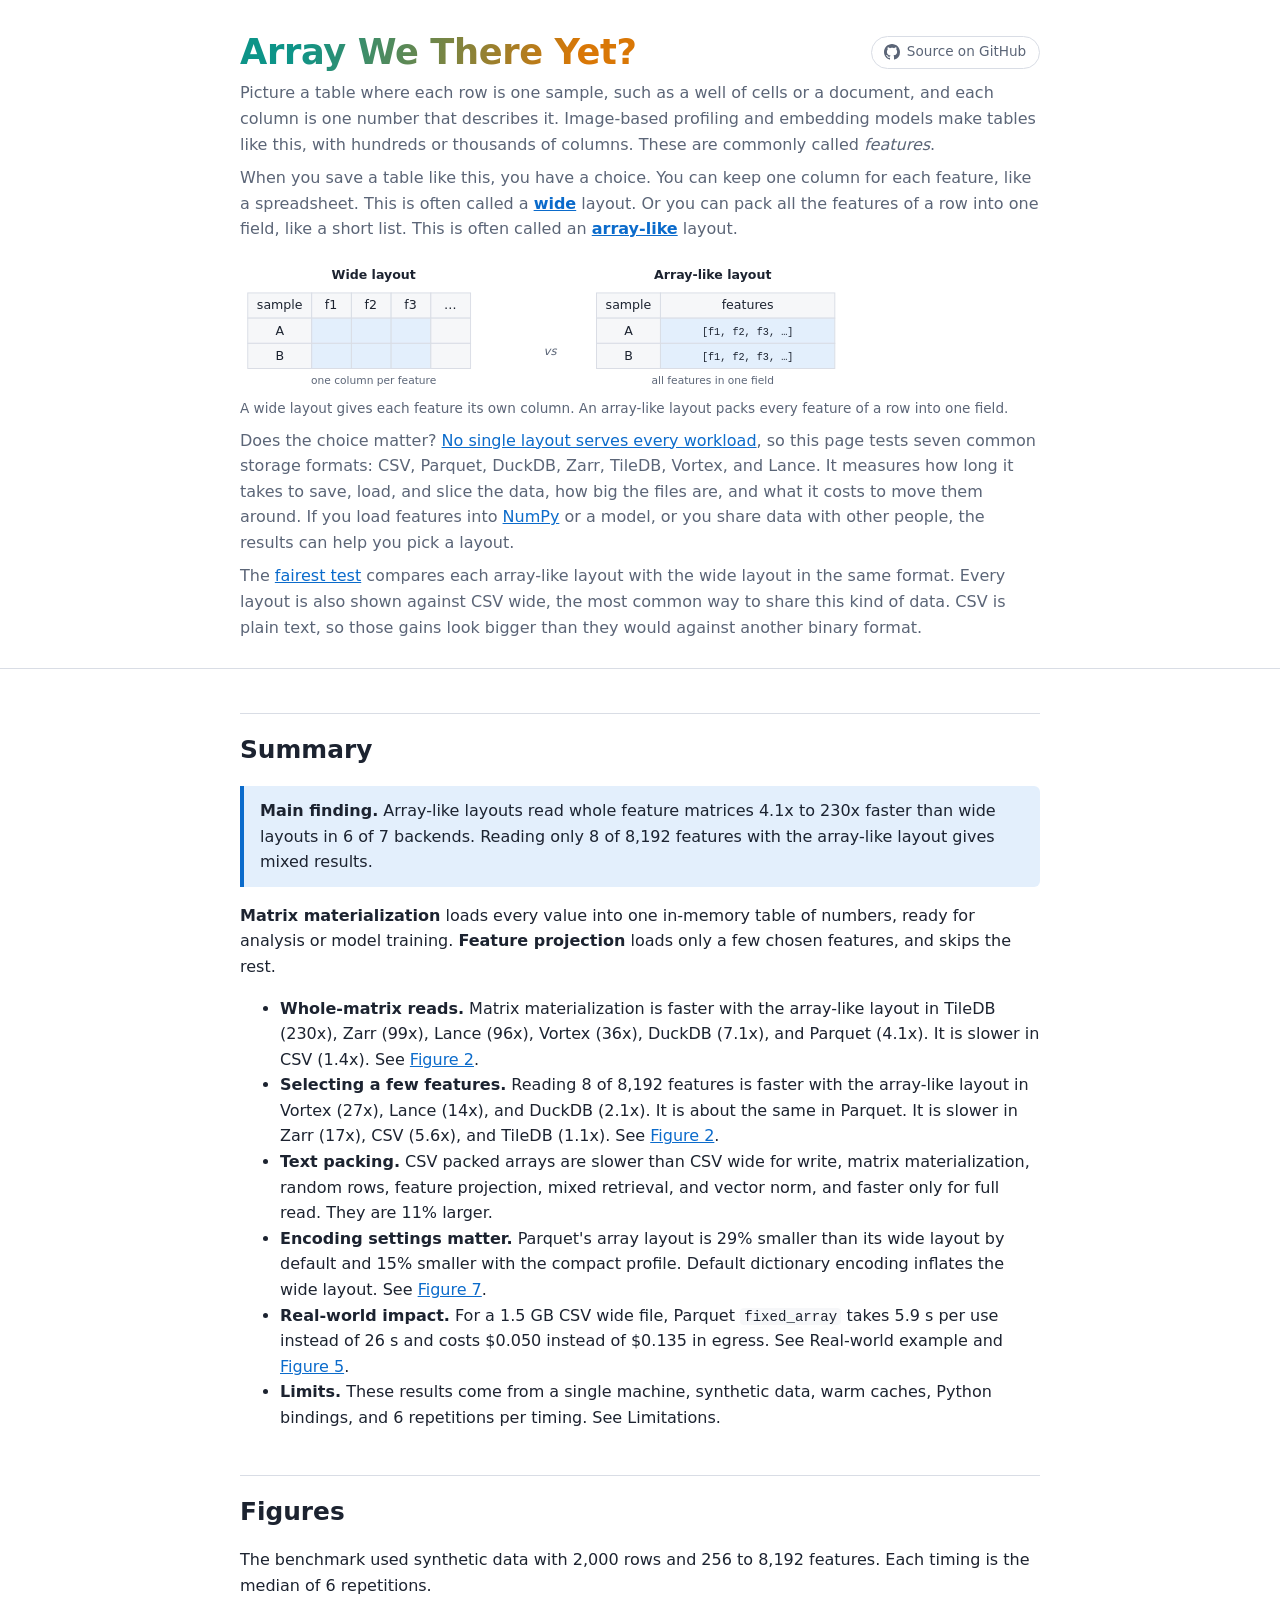
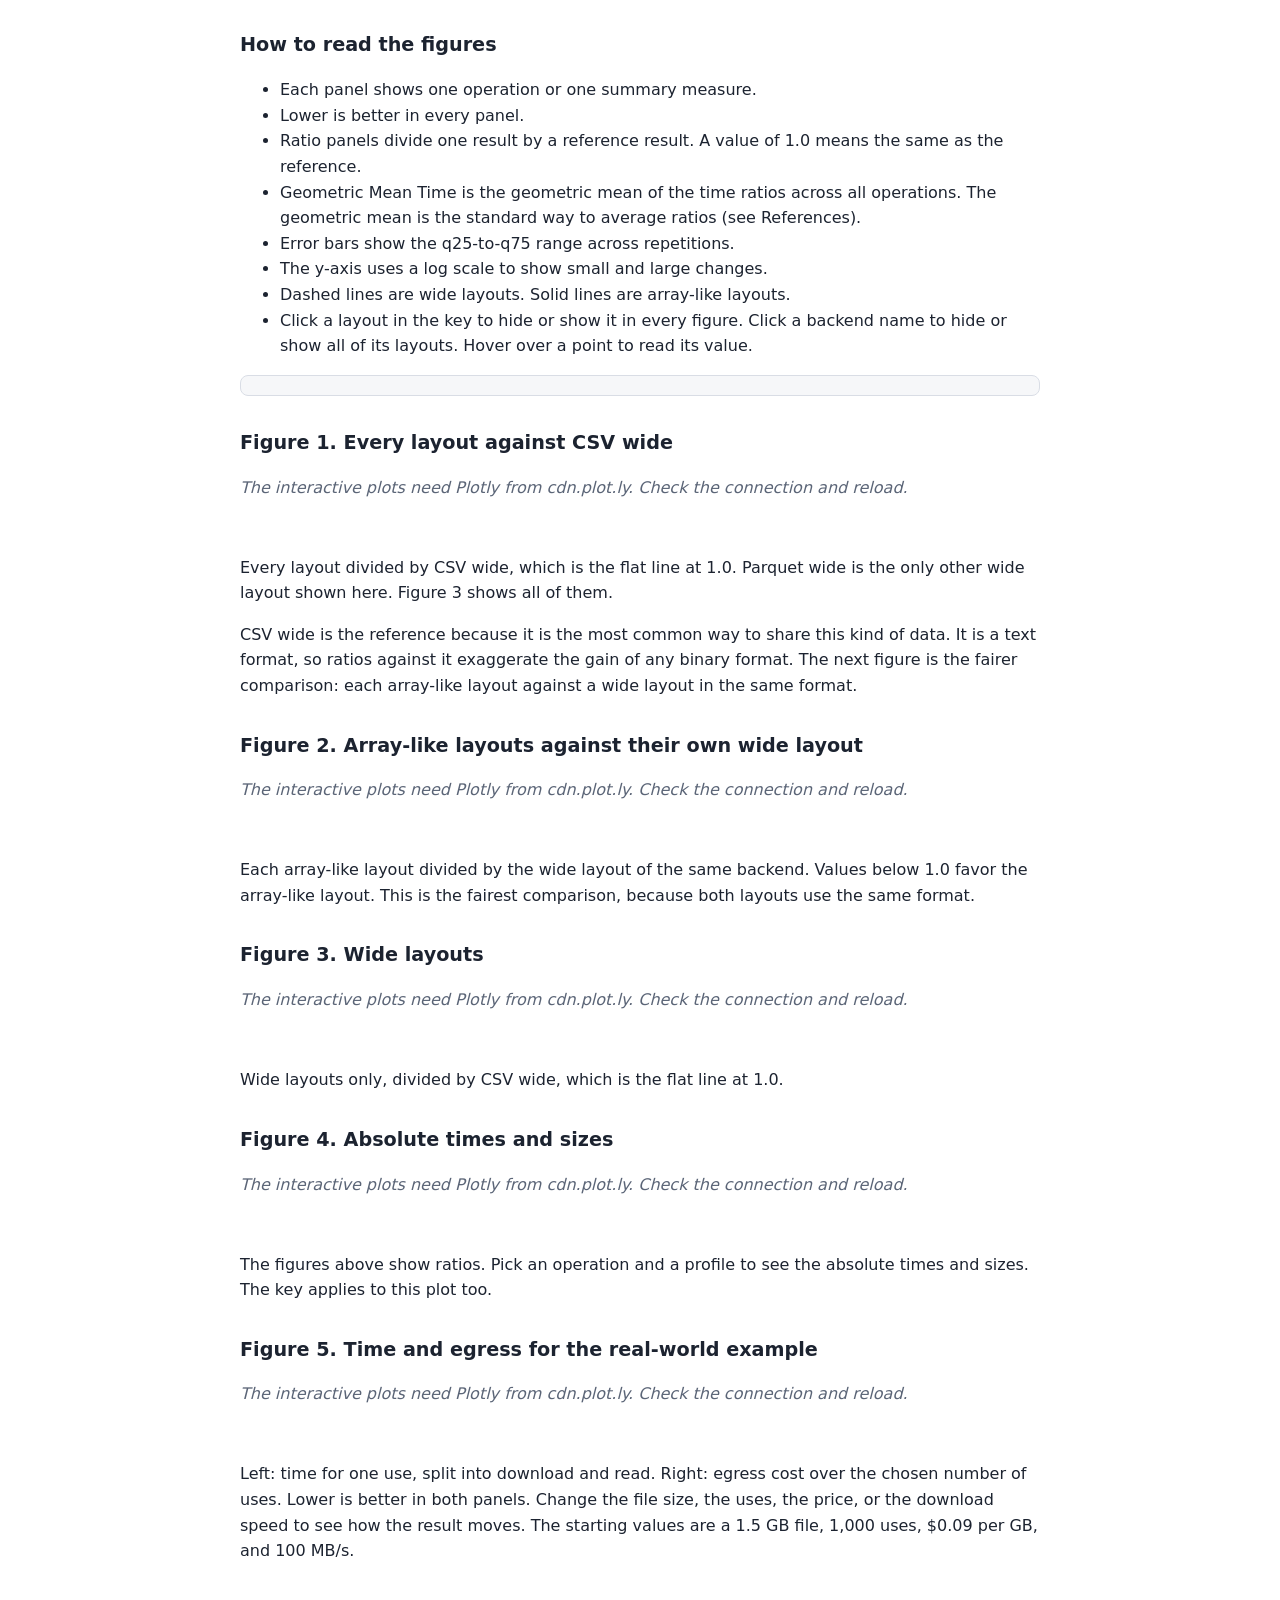
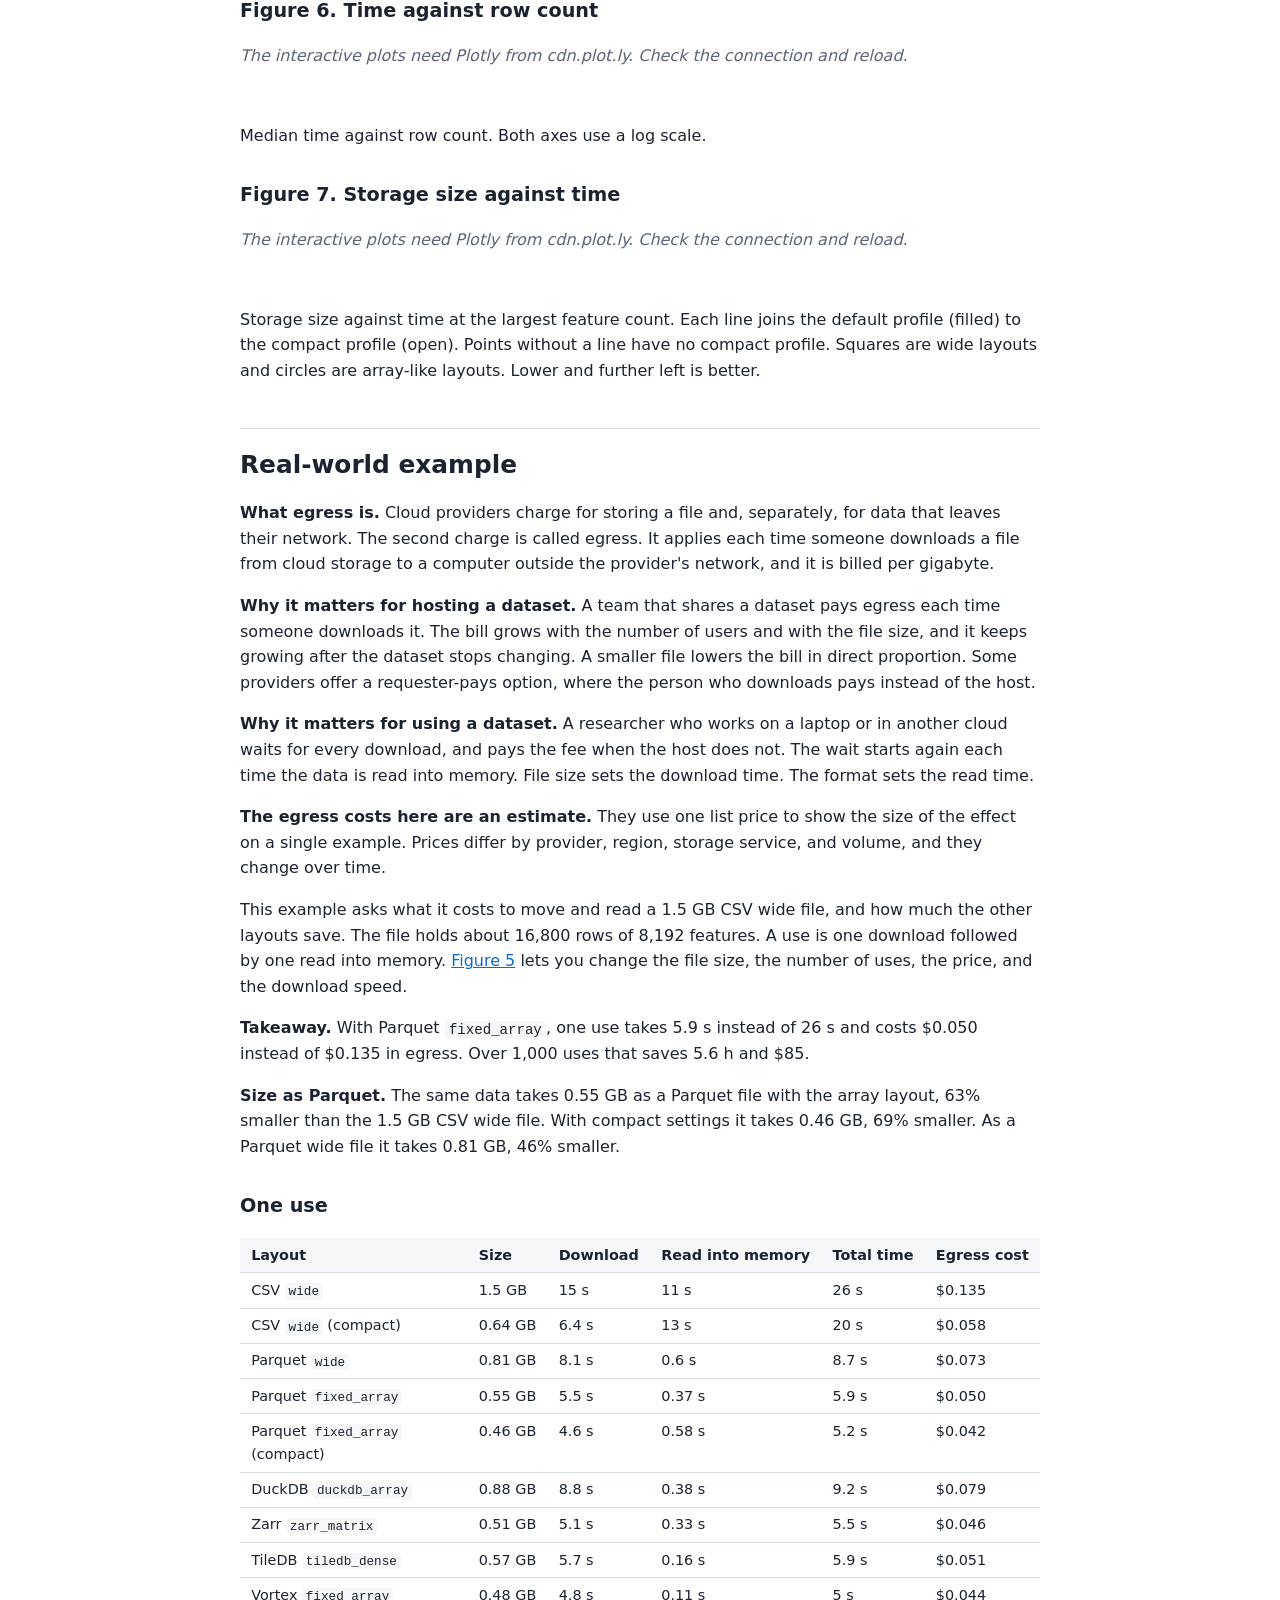
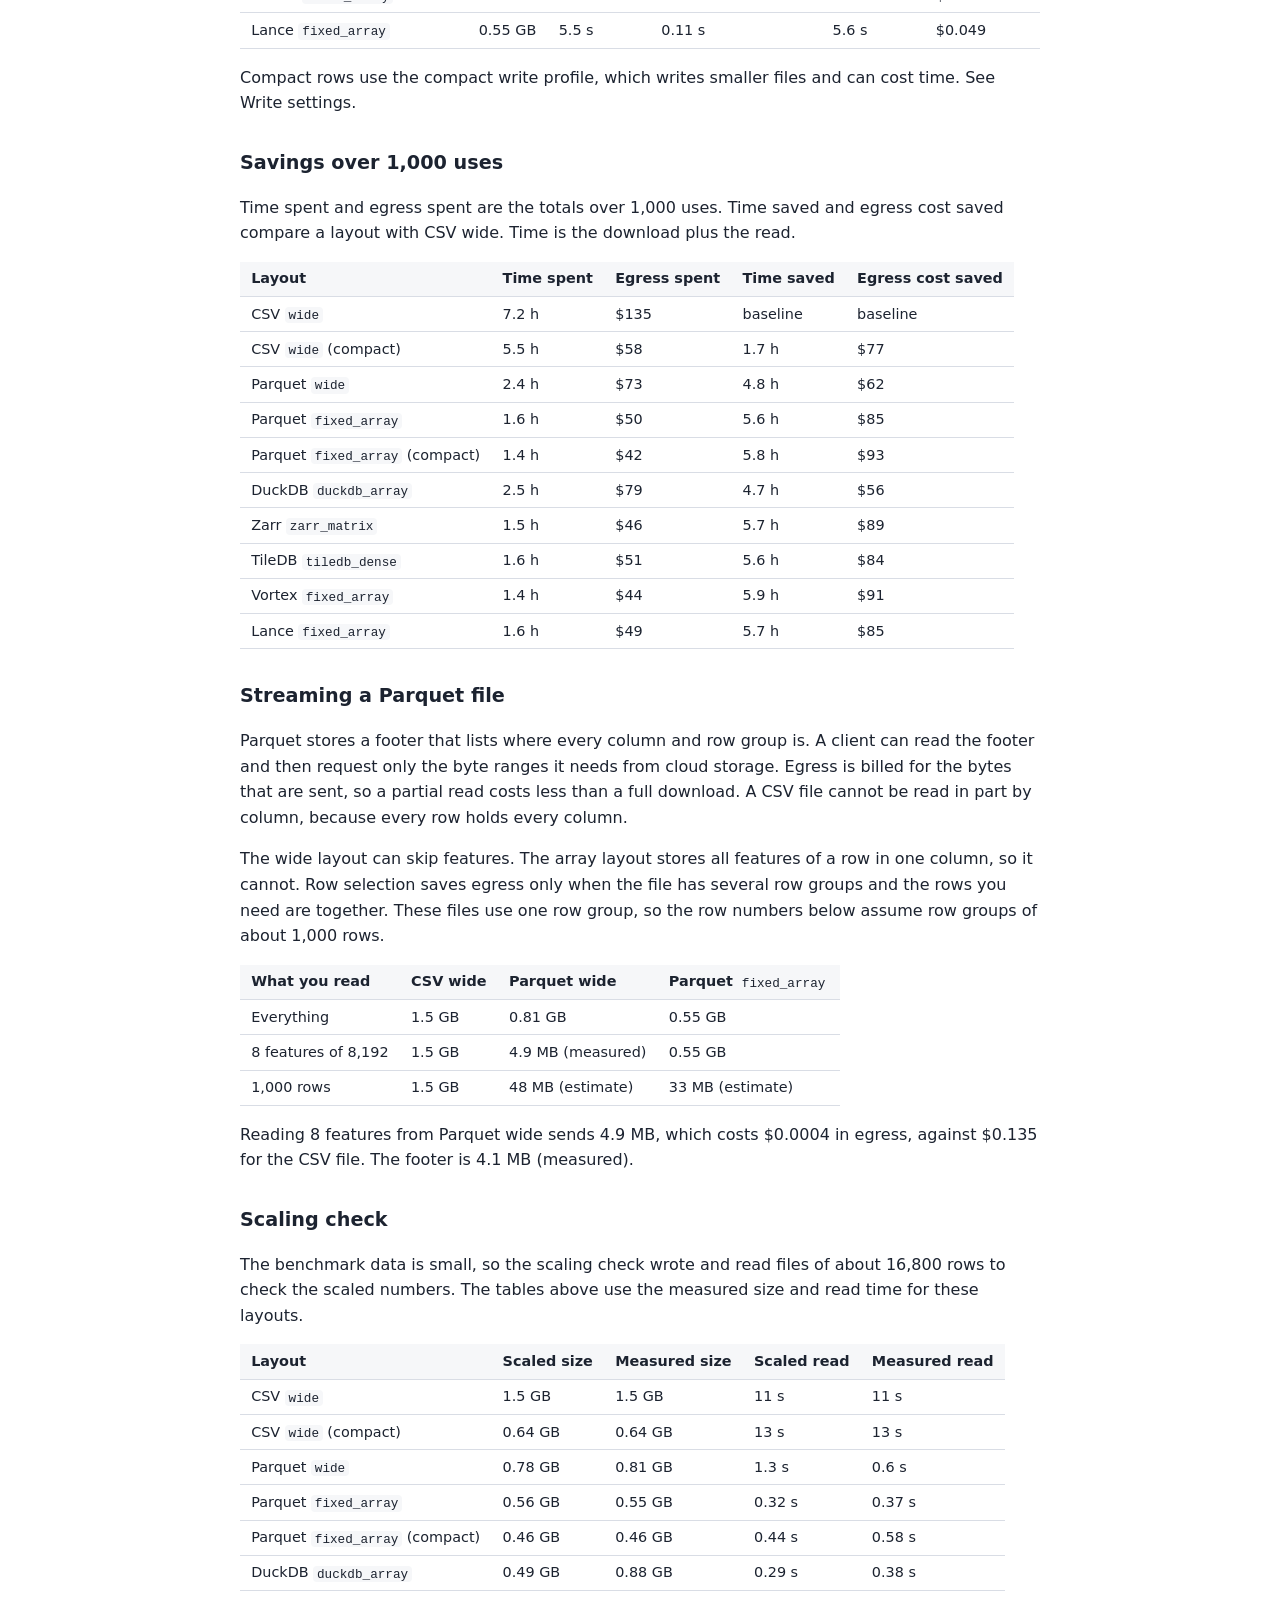
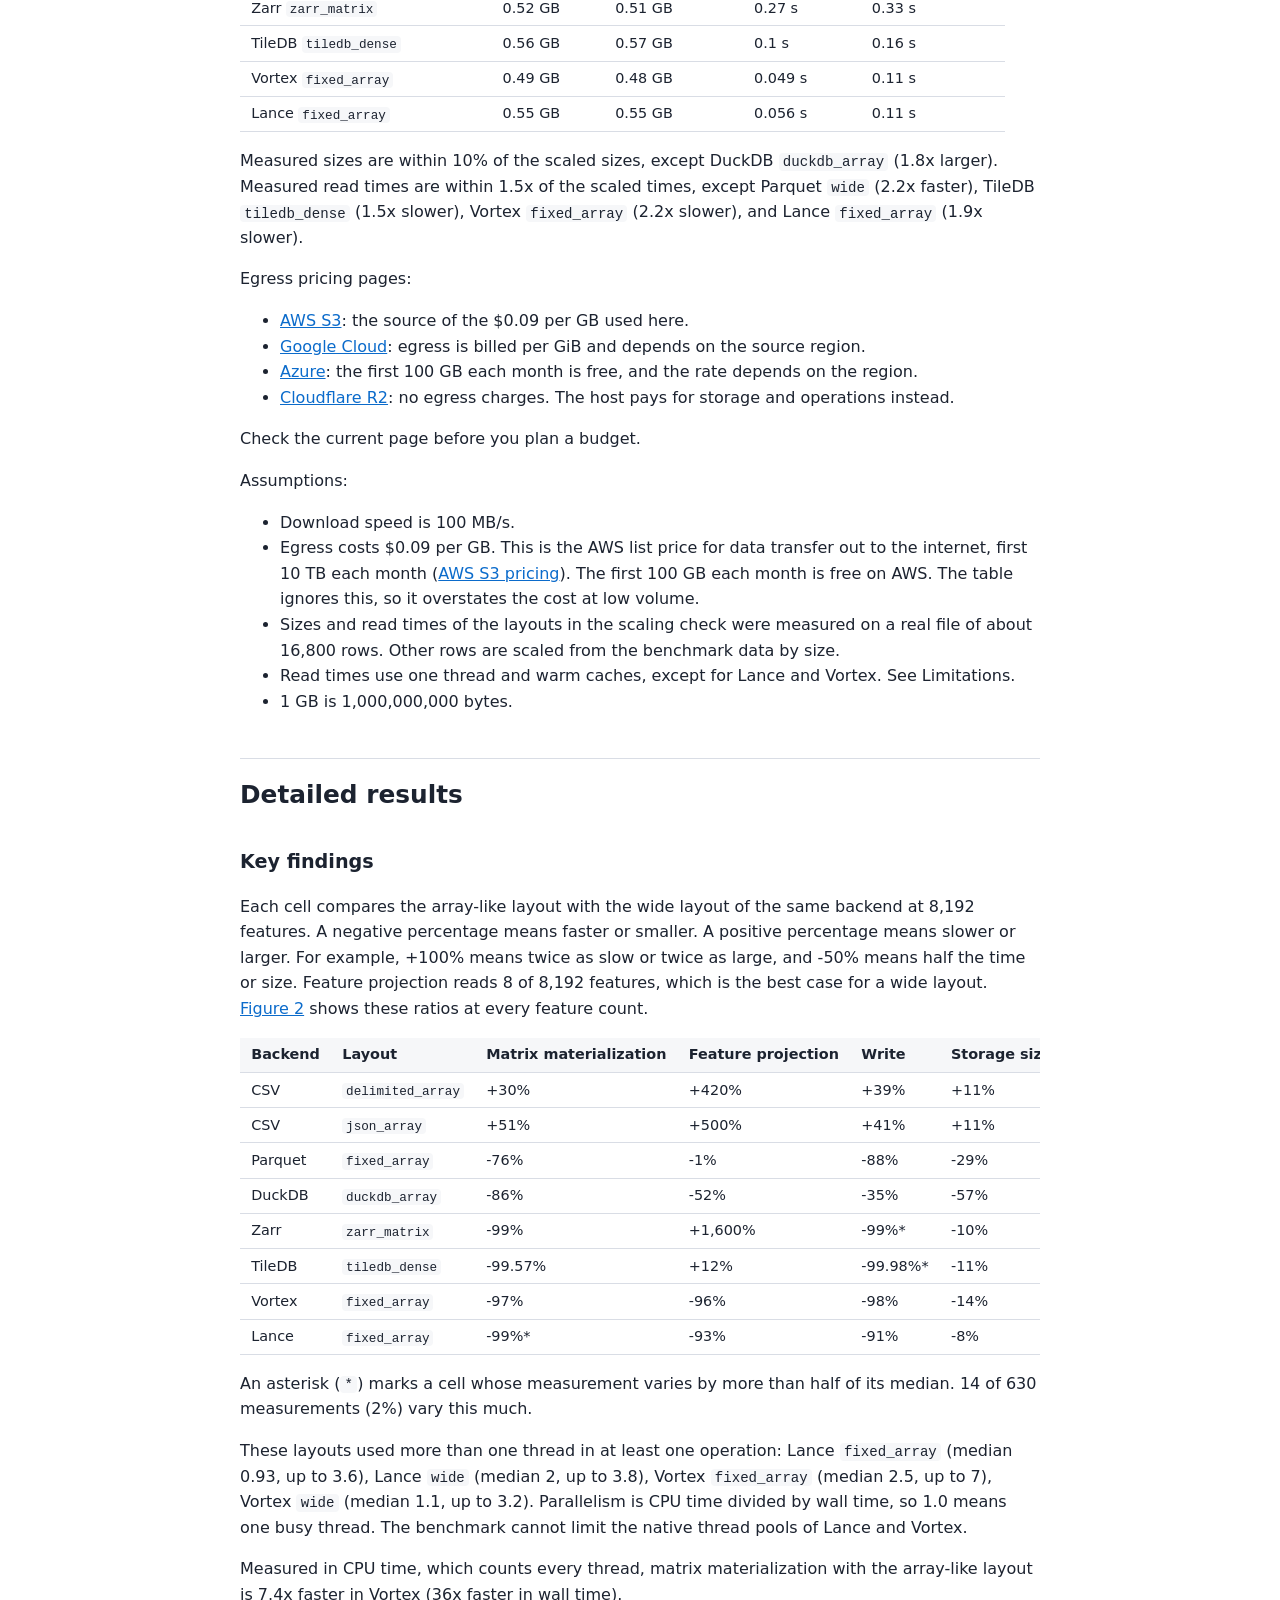
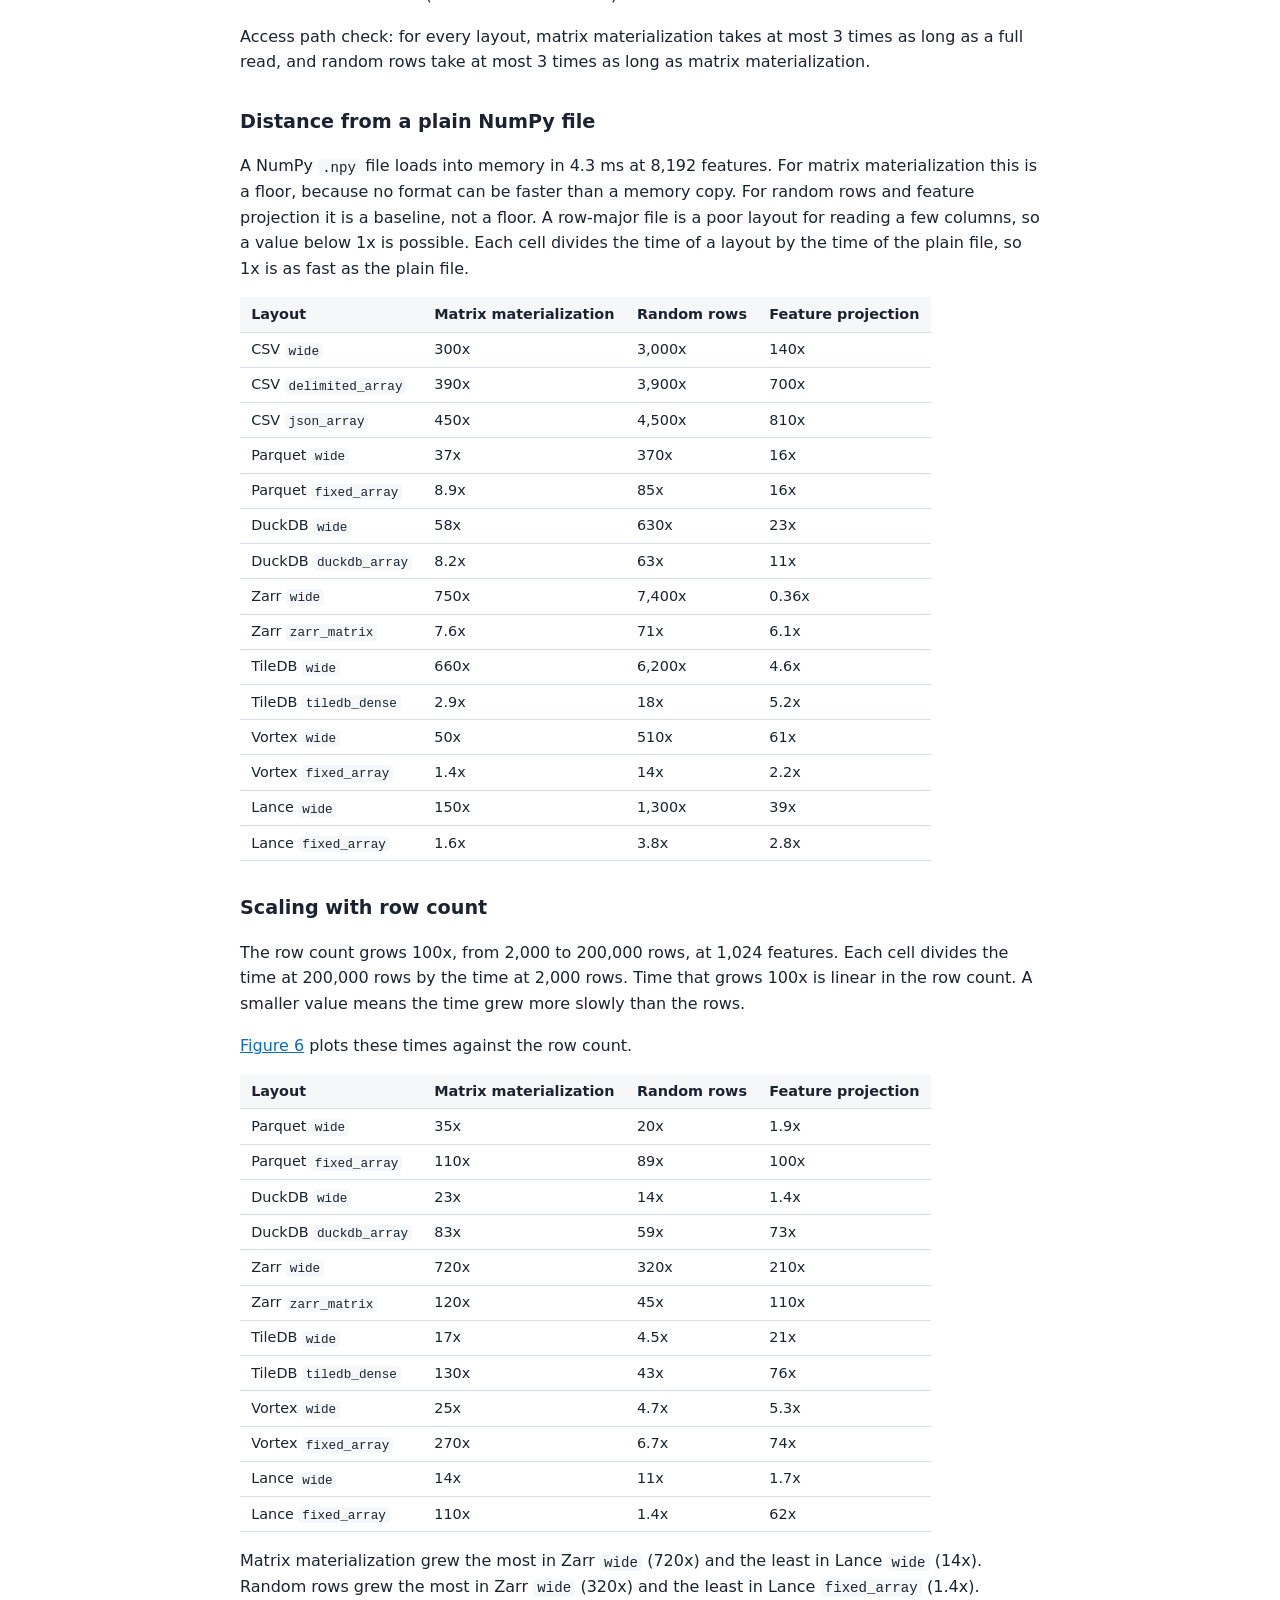
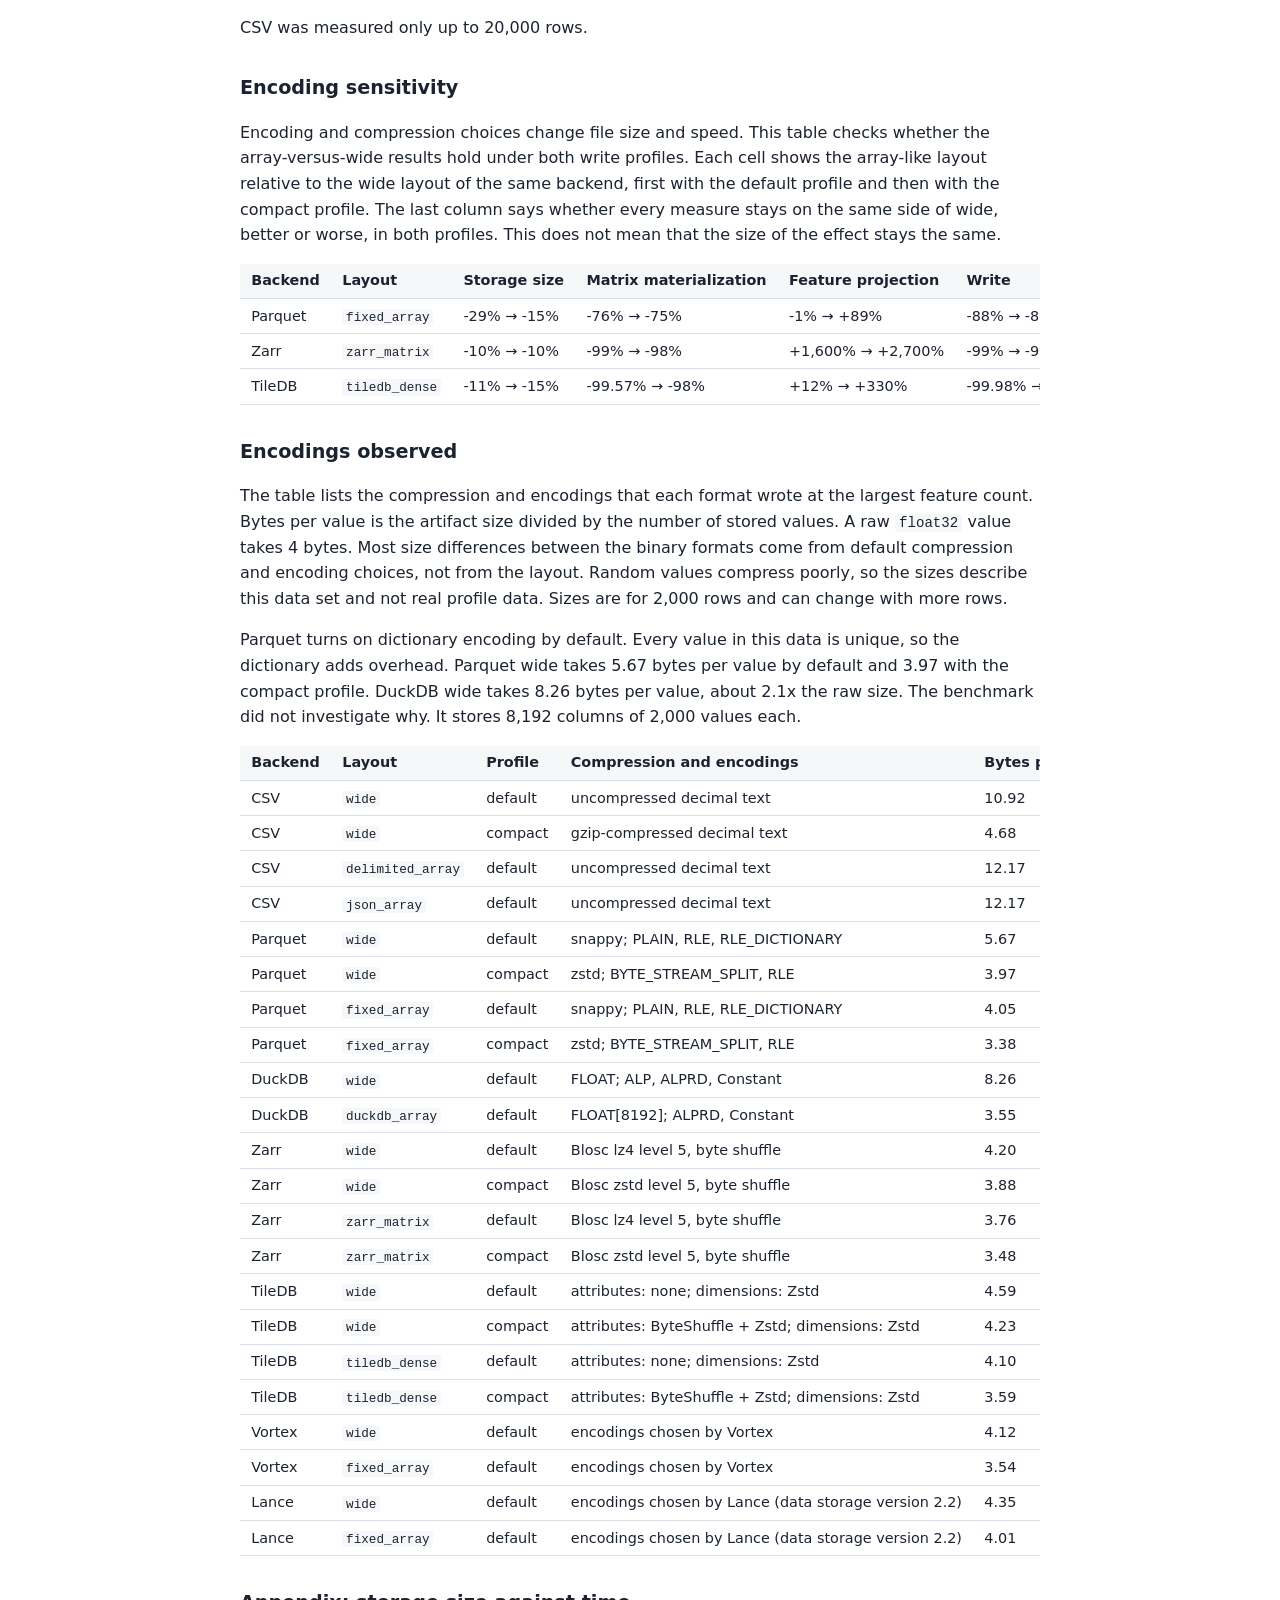
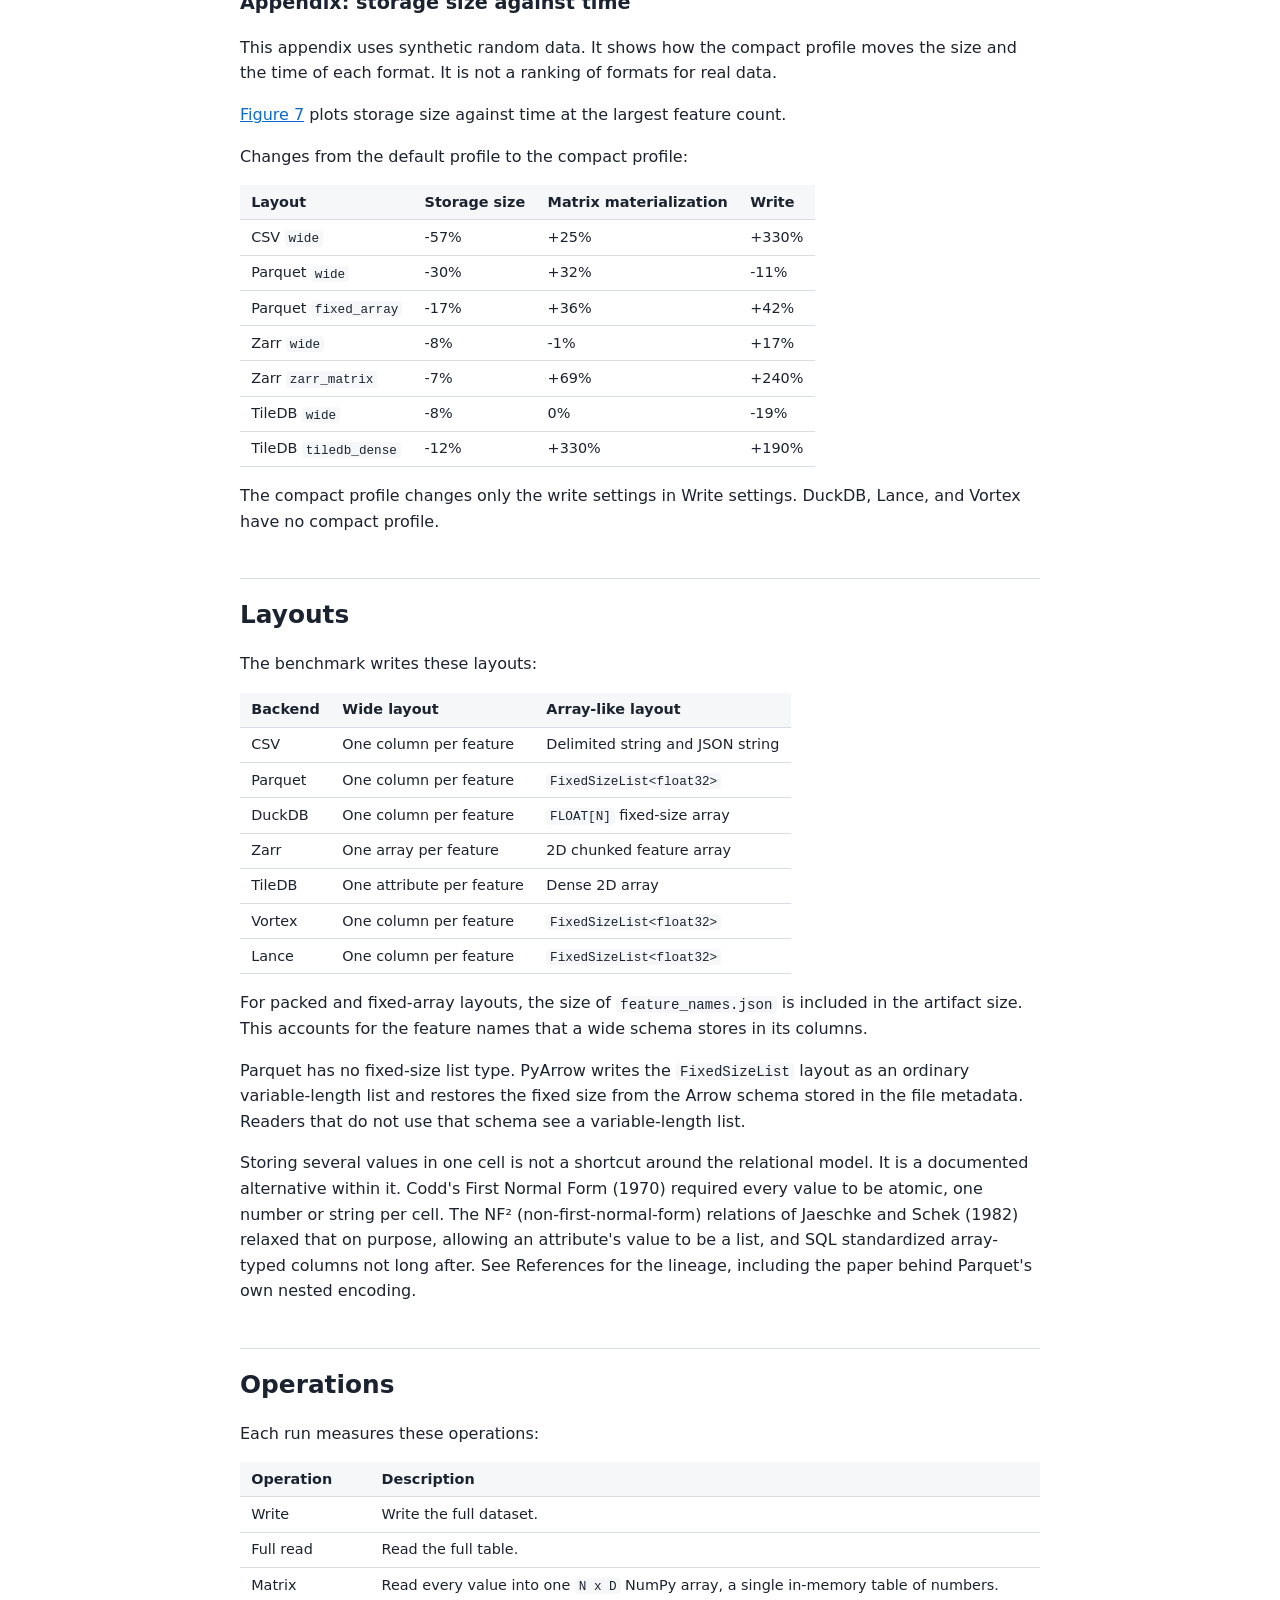
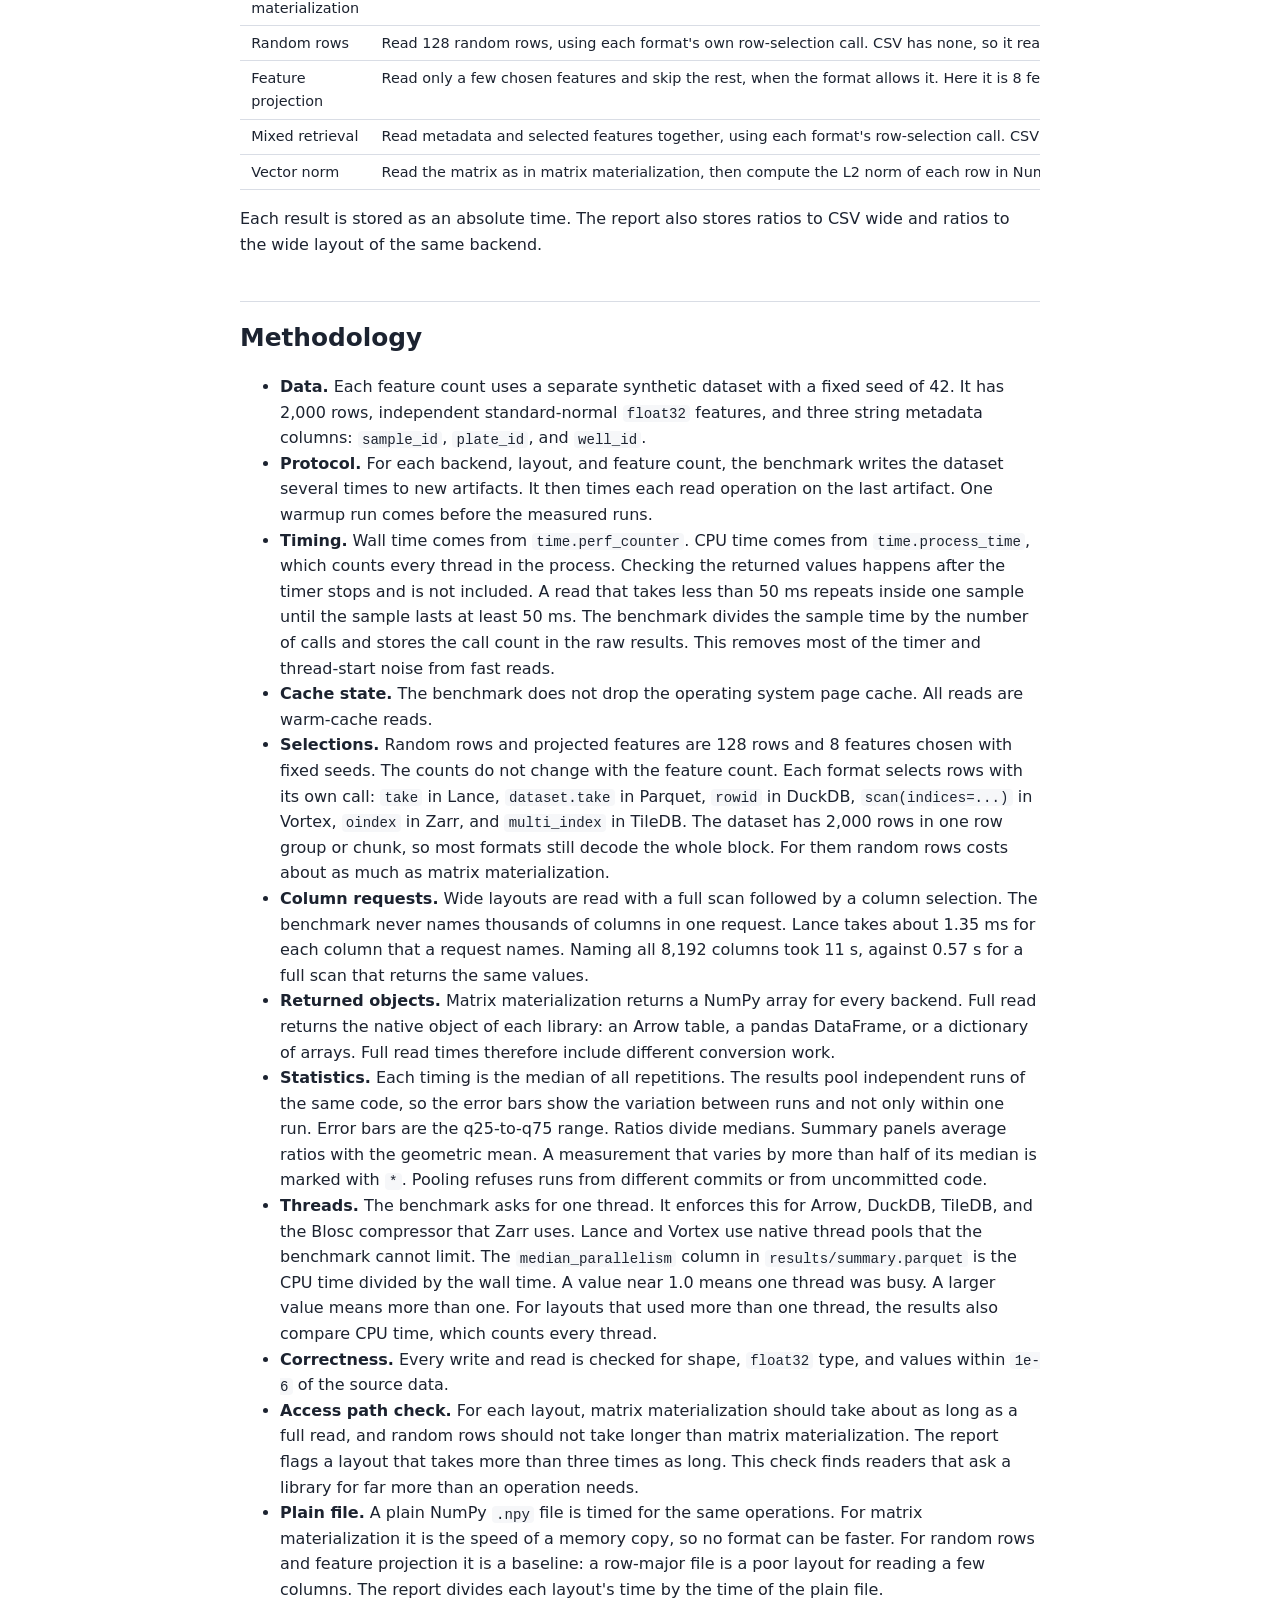
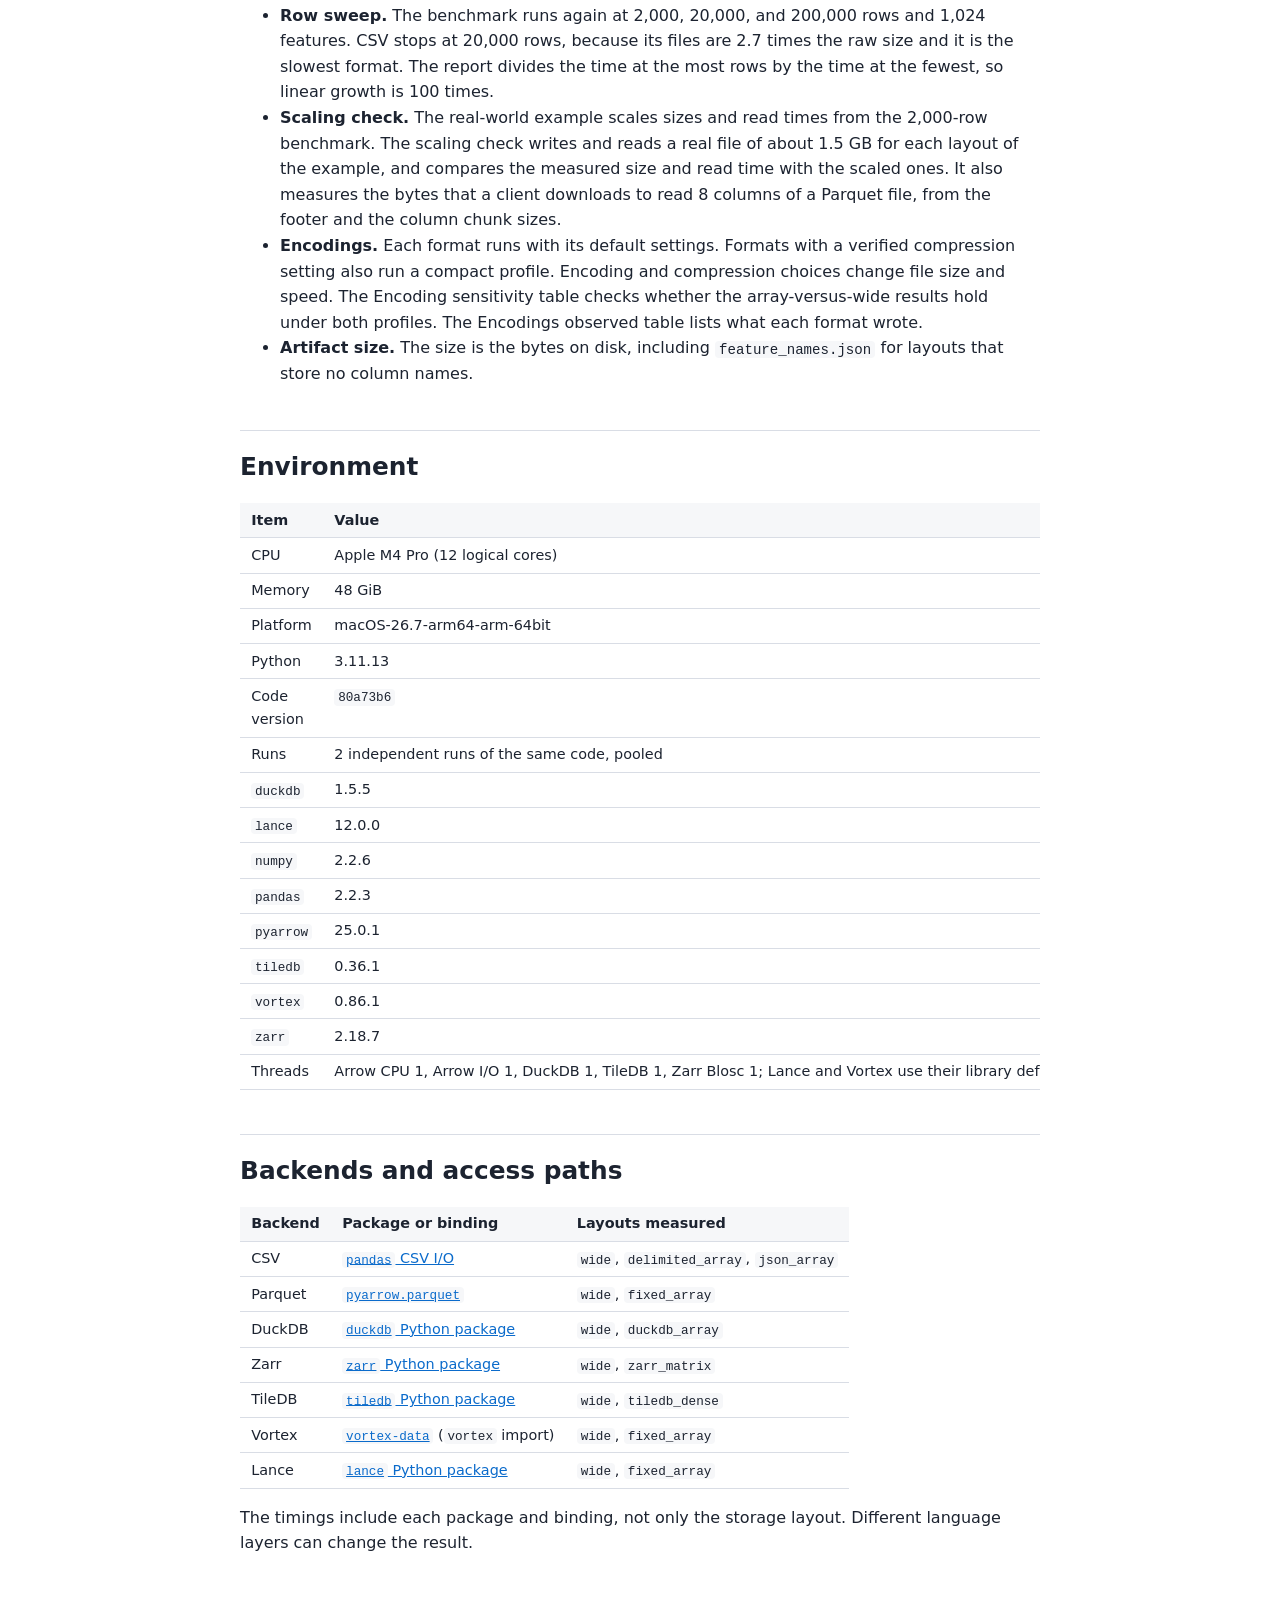
==== index.html @ 2a7ac0ce "Deploying to pages from @ d33bs/array-we-there-yet@f2dcdf205ea34b577d6003be2703e58f409afcf8 🚀" ====
<!doctype html>
<html lang="en">
<head>
<meta charset="utf-8">
<meta name="viewport" content="width=device-width, initial-scale=1">
<title>Array We There Yet?</title>
<meta name="description" content="A benchmark of wide and array-like storage layouts for high-dimensional profile data, across seven backends.">
<link rel="icon" href="data:image/svg+xml,<svg xmlns=%22http://www.w3.org/2000/svg%22 width=%22100%22 height=%22100%22 viewBox=%220 0 100 100%22><text x=%225%22 y=%2280%22 font-size=%2290%22>⊞</text></svg>">
<style>
:root {
  --bg: #ffffff;
  --panel: #f6f7f9;
  --text: #1c2330;
  --muted: #5b6577;
  --line: #d9dde5;
  --grid: #e6e9ef;
  --accent: #0b6bcb;
  --accent-2: #7c3aed;
  --title-a: #0d9488;
  --title-b: #d97706;
  --accent-soft: #e3effc;
  --measure: 52rem;
}
@media (prefers-color-scheme: dark) {
  :root:not([data-theme="light"]) {
    --bg: #14181f;
    --panel: #1c222c;
    --text: #e6e9ef;
    --muted: #9aa5b8;
    --line: #2d3644;
    --grid: #2a3240;
    --accent: #6cb2ff;
    --accent-2: #c9a9ff;
    --title-a: #2dd4bf;
    --title-b: #fbbf24;
    --accent-soft: #1c2f47;
  }
}
* { box-sizing: border-box; }
html { scroll-behavior: smooth; scroll-padding-top: 1rem; }
body {
  margin: 0;
  background: var(--bg);
  color: var(--text);
  font: 16px/1.6 system-ui, -apple-system, "Segoe UI", Roboto, sans-serif;
}
.wrap { max-width: var(--measure); margin: 0 auto; padding: 0 16px; }
a { color: var(--accent); }
code {
  font: 0.88em ui-monospace, SFMono-Regular, Menlo, monospace;
  background: var(--panel);
  padding: 0.05em 0.3em;
  border-radius: 4px;
}
.masthead { border-bottom: 1px solid var(--line); padding: 2rem 0 1.25rem; }
.masthead-top { display: flex; align-items: center; justify-content: space-between; gap: 1rem; flex-wrap: wrap; margin-bottom: 0.5rem; }
.masthead h1 {
  margin: 0; font-size: 2.2rem; line-height: 1.15; font-weight: 800;
  letter-spacing: -0.01em; color: var(--title-a);
  background: linear-gradient(100deg, var(--title-a) 15%, var(--title-b) 85%);
  background-clip: text; -webkit-background-clip: text; -webkit-text-fill-color: transparent;
}
.gh-link {
  display: inline-flex; align-items: center; gap: 0.4rem; flex: none;
  color: var(--muted); text-decoration: none; font-size: 0.85rem;
  border: 1px solid var(--line); border-radius: 999px; padding: 0.3rem 0.8rem;
}
.gh-link:hover { color: var(--accent); border-color: var(--accent); }
.gh-link svg { flex: none; }
.site-footer { border-top: 1px solid var(--line); margin-top: 3rem; padding: 1.5rem 0 2.5rem; }
.lede { color: var(--muted); max-width: 52rem; }
.lede p { margin: 0.5rem 0; }
main { min-width: 0; padding: 0 0 4rem; }
main h2 { margin: 2.75rem 0 0.75rem; padding-top: 1rem; border-top: 1px solid var(--line); font-size: 1.55rem; }
main h3 { margin: 2rem 0 0.5rem; font-size: 1.2rem; }
main p, main li { max-width: 60rem; }
main blockquote {
  margin: 1rem 0; padding: 0.75rem 1rem; max-width: 60rem;
  background: var(--accent-soft); border-left: 4px solid var(--accent); border-radius: 0 6px 6px 0;
}
main blockquote p { margin: 0; }
table { border-collapse: collapse; margin: 1rem 0; font-size: 0.9rem; display: block; overflow-x: auto; max-width: 100%; }
th, td { padding: 0.35rem 0.7rem; border-bottom: 1px solid var(--line); text-align: left; vertical-align: top; }
th { background: var(--panel); font-weight: 600; white-space: nowrap; }
td:not(:first-child) { font-variant-numeric: tabular-nums; white-space: nowrap; }
.filters {
  position: sticky; top: 0; z-index: 20; margin: 0 0 1rem; padding: 0.6rem 0.75rem;
  background: var(--panel); border: 1px solid var(--line); border-radius: 8px; font-size: 0.85rem;
}
.filters[hidden] { display: none; }
.filters-head { display: flex; flex-wrap: wrap; gap: 0.5rem; align-items: center; justify-content: space-between; }
.filters-head strong { font-size: 0.85rem; }
.filters-status { color: var(--muted); }
.filters-actions { display: flex; flex-wrap: wrap; gap: 0.4rem; align-items: center; }
.filters-body { margin-top: 0.4rem; display: flex; flex-direction: column; gap: 0.2rem; }
.filters.collapsed .filters-body { display: none; }
.fgroup { display: grid; grid-template-columns: 5.2rem 1fr; align-items: center; gap: 0.4rem; }
.chips { display: flex; flex-wrap: wrap; gap: 0.25rem; }
button {
  font: inherit; font-size: 0.78rem; color: var(--text); background: var(--bg);
  border: 1px solid var(--line); border-radius: 999px; padding: 0.08rem 0.55rem; cursor: pointer;
}
button:hover { border-color: var(--accent); }
button:focus-visible, input:focus-visible, select:focus-visible { outline: 2px solid var(--accent); outline-offset: 2px; }
button.backend-btn { font-weight: 600; border-radius: 6px; text-align: left; }
.chip { display: inline-flex; align-items: center; gap: 0.35rem; }
.chip[aria-pressed="false"] { opacity: 0.4; text-decoration: line-through; }
.chip svg { flex: none; }
label.toggle { display: inline-flex; gap: 0.3rem; align-items: center; color: var(--muted); }
.figure { margin: 1rem 0; min-height: 4rem; }
.facet-grid { display: grid; grid-template-columns: repeat(auto-fit, minmax(19rem, 1fr)); gap: 0.5rem; }
.panel-plot { min-height: 280px; }
.figure-error, .figure-fallback { color: var(--muted); font-style: italic; }
.calc { display: grid; grid-template-columns: repeat(auto-fit, minmax(13rem, 1fr)); gap: 0.75rem 1.25rem; margin: 0.5rem 0 1rem; padding: 0.75rem; background: var(--panel); border: 1px solid var(--line); border-radius: 8px; }
.calc label { display: flex; flex-direction: column; gap: 0.2rem; font-size: 0.85rem; color: var(--muted); }
.calc output { color: var(--text); font-weight: 600; }
.calc input[type="number"] { font: inherit; padding: 0.15rem 0.4rem; width: 100%; background: var(--bg); color: var(--text); border: 1px solid var(--line); border-radius: 4px; }
.calc input[type="range"] { width: 100%; }
.calc-headline { font-weight: 600; max-width: 60rem; }
.calc-charts { display: grid; grid-template-columns: repeat(auto-fit, minmax(22rem, 1fr)); gap: 0.5rem; }
.controls-row { display: flex; flex-wrap: wrap; gap: 0.75rem; align-items: center; margin: 0.5rem 0; }
select { font: inherit; background: var(--bg); color: var(--text); border: 1px solid var(--line); border-radius: 4px; padding: 0.15rem 0.4rem; }
@media (max-height: 760px) { .filters { position: static; } }
@media print { .filters { display: none; } }

.layout-diagram { margin: 1.1rem 0 0.25rem; }
.layout-diagram svg { display: block; width: 100%; max-width: 620px; height: auto; }
.layout-diagram rect { fill: var(--panel); stroke: var(--line); stroke-width: 1; }
.layout-diagram .ld-cell { fill: var(--accent-soft); }
.layout-diagram text { fill: var(--text); font-size: 13px; }
.layout-diagram .ld-heading { font-weight: 600; }
.layout-diagram .ld-note { fill: var(--muted); font-size: 11px; }
.layout-diagram .ld-vs { fill: var(--muted); font-size: 12px; font-style: italic; }
.layout-diagram .ld-array {
  font-family: ui-monospace, SFMono-Regular, Menlo, monospace;
  font-size: 10.5px;
}
.layout-diagram figcaption { margin-top: 0.4rem; font-size: 0.85rem; color: var(--muted); }

</style>
</head>
<body>
<header class="masthead">
  <div class="wrap masthead-top">
    <h1>Array We There Yet?</h1>
    <a class="gh-link" href="https://github.com/d33bs/array-we-there-yet"><svg viewBox="0 0 16 16" width="16" height="16" aria-hidden="true" focusable="false"><path fill="currentColor" d="M8 0C3.58 0 0 3.58 0 8c0 3.54 2.29 6.53 5.47 7.59.4.07.55-.17.55-.38 0-.19-.01-.82-.01-1.49-2.01.37-2.53-.49-2.69-.94-.09-.23-.48-.94-.82-1.13-.28-.15-.68-.52-.01-.53.63-.01 1.08.58 1.23.82.72 1.21 1.87.87 2.33.66.07-.52.28-.87.51-1.07-1.78-.2-3.64-.89-3.64-3.95 0-.87.31-1.59.82-2.15-.08-.2-.36-1.02.08-2.12 0 0 .67-.21 2.2.82.64-.18 1.32-.27 2-.27.68 0 1.36.09 2 .27 1.53-1.04 2.2-.82 2.2-.82.44 1.1.16 1.92.08 2.12.51.56.82 1.27.82 2.15 0 3.07-1.87 3.75-3.65 3.95.29.25.54.73.54 1.48 0 1.07-.01 1.93-.01 2.2 0 .21.15.46.55.38A8.013 8.013 0 0 0 16 8c0-4.42-3.58-8-8-8Z"></path></svg><span>Source on GitHub</span></a>
  </div>
  <div class="wrap">
    <div class="lede">
<p>Picture a table where each row is one sample, such as a well of cells or a
document, and each column is one number that describes it. Image-based profiling
and embedding models make tables like this, with hundreds or thousands of
columns. These are commonly called <em>features</em>.</p>
<p>When you save a table like this, you have a choice. You can keep one column for
each feature, like a spreadsheet. This is often called a <a href="https://doi.org/10.1145/362384.362685"><strong>wide</strong></a> layout. Or you can pack
all the features of a row into one field, like a short list. This is often called
an <a href="https://doi.org/10.1145/588111.588133"><strong>array-like</strong></a> layout.</p>
<figure class="layout-diagram">
<svg viewBox="0 0 640 136" role="img" aria-labelledby="layout-diagram-title" xmlns="http://www.w3.org/2000/svg">
<title id="layout-diagram-title">A wide layout compared with an array-like layout</title>
<g transform="translate(8,8)">
<text x="130" y="12" text-anchor="middle" class="ld-heading">Wide layout</text>
<rect x="0" y="26" width="66" height="26"></rect>
<rect x="66" y="26" width="41" height="26"></rect>
<rect x="107" y="26" width="41" height="26"></rect>
<rect x="148" y="26" width="41" height="26"></rect>
<rect x="189" y="26" width="41" height="26"></rect>
<text x="33" y="43" text-anchor="middle">sample</text>
<text x="86" y="43" text-anchor="middle">f1</text>
<text x="127" y="43" text-anchor="middle">f2</text>
<text x="168" y="43" text-anchor="middle">f3</text>
<text x="209" y="43" text-anchor="middle">…</text>
<rect x="0" y="52" width="66" height="26"></rect>
<rect x="66" y="52" width="41" height="26" class="ld-cell"></rect>
<rect x="107" y="52" width="41" height="26" class="ld-cell"></rect>
<rect x="148" y="52" width="41" height="26" class="ld-cell"></rect>
<rect x="189" y="52" width="41" height="26"></rect>
<text x="33" y="69" text-anchor="middle">A</text>
<rect x="0" y="78" width="66" height="26"></rect>
<rect x="66" y="78" width="41" height="26" class="ld-cell"></rect>
<rect x="107" y="78" width="41" height="26" class="ld-cell"></rect>
<rect x="148" y="78" width="41" height="26" class="ld-cell"></rect>
<rect x="189" y="78" width="41" height="26"></rect>
<text x="33" y="95" text-anchor="middle">B</text>
<text x="130" y="120" text-anchor="middle" class="ld-note">one column per feature</text>
</g>
<text x="320" y="98" text-anchor="middle" class="ld-vs">vs</text>
<g transform="translate(368,8)">
<text x="120" y="12" text-anchor="middle" class="ld-heading">Array-like layout</text>
<rect x="0" y="26" width="66" height="26"></rect>
<rect x="66" y="26" width="180" height="26"></rect>
<text x="33" y="43" text-anchor="middle">sample</text>
<text x="156" y="43" text-anchor="middle">features</text>
<rect x="0" y="52" width="66" height="26"></rect>
<rect x="66" y="52" width="180" height="26" class="ld-cell"></rect>
<text x="33" y="69" text-anchor="middle">A</text>
<text x="156" y="69" text-anchor="middle" class="ld-array">[f1, f2, f3, …]</text>
<rect x="0" y="78" width="66" height="26"></rect>
<rect x="66" y="78" width="180" height="26" class="ld-cell"></rect>
<text x="33" y="95" text-anchor="middle">B</text>
<text x="156" y="95" text-anchor="middle" class="ld-array">[f1, f2, f3, …]</text>
<text x="120" y="120" text-anchor="middle" class="ld-note">all features in one field</text>
</g>
</svg>
<figcaption>A wide layout gives each feature its own column. An array-like layout packs every feature of a row into one field.</figcaption>
</figure>
<p>Does the choice matter? <a href="https://doi.org/10.1109/ICDE.2005.1">No single layout serves every workload</a>, so this page tests seven common storage formats: CSV,
Parquet, DuckDB, Zarr, TileDB, Vortex, and Lance. It measures how long it takes
to save, load, and slice the data, how big the files are, and what it costs to
move them around. If you load features into <a href="https://doi.org/10.1038/s41586-020-2649-2">NumPy</a>
or a model, or you share data
with other people, the results can help you pick a layout.</p>
<p>The <a href="https://doi.org/10.1145/5666.5673">fairest test</a> compares each array-like layout with the wide layout in the
same format. Every layout is also shown against CSV wide, the most common way
to share this kind of data. CSV is plain text, so those gains look bigger than they
would against another binary format.</p>

    </div>
  </div>
</header>
<div class="wrap">
  <main id="report">
<h2 id="summary">Summary</h2>
<blockquote>
<p><strong>Main finding.</strong> Array-like layouts read whole feature matrices 4.1x to 230x faster than wide layouts in 6 of 7 backends. Reading only 8 of 8,192 features with the array-like layout gives mixed results.</p>
</blockquote>
<p><strong>Matrix materialization</strong> loads every value into one in-memory table of numbers, ready for analysis or model training. <strong>Feature projection</strong> loads only a few chosen features, and skips the rest.</p>
<ul>
<li><strong>Whole-matrix reads.</strong> Matrix materialization is faster with the array-like layout in TileDB (230x), Zarr (99x), Lance (96x), Vortex (36x), DuckDB (7.1x), and Parquet (4.1x). It is slower in CSV (1.4x). See <a href="#figure-2">Figure 2</a>.</li>
<li><strong>Selecting a few features.</strong> Reading 8 of 8,192 features is faster with the array-like layout in Vortex (27x), Lance (14x), and DuckDB (2.1x). It is about the same in Parquet. It is slower in Zarr (17x), CSV (5.6x), and TileDB (1.1x). See <a href="#figure-2">Figure 2</a>.</li>
<li><strong>Text packing.</strong> CSV packed arrays are slower than CSV wide for write, matrix materialization, random rows, feature projection, mixed retrieval, and vector norm, and faster only for full read. They are 11% larger.</li>
<li><strong>Encoding settings matter.</strong> Parquet's array layout is 29% smaller than its wide layout by default and 15% smaller with the compact profile. Default dictionary encoding inflates the wide layout. See <a href="#figure-7">Figure 7</a>.</li>
<li><strong>Real-world impact.</strong> For a 1.5 GB CSV wide file, Parquet <code>fixed_array</code> takes 5.9 s per use instead of 26 s and costs $0.050 instead of $0.135 in egress. See Real-world example and <a href="#figure-5">Figure 5</a>.</li>
<li><strong>Limits.</strong> These results come from a single machine, synthetic data, warm caches, Python bindings, and 6 repetitions per timing. See Limitations.</li>
</ul>
<h2 id="figures">Figures</h2>
<section class="figures-section">
<p>The benchmark used synthetic data with 2,000 rows and 256 to 8,192 features. Each timing is the median of 6 repetitions.</p>
<h3 id="how-to-read-the-figures">How to read the figures</h3>
<ul>
<li>Each panel shows one operation or one summary measure.</li>
<li>Lower is better in every panel.</li>
<li>Ratio panels divide one result by a reference result. A value of 1.0 means the same as the reference.</li>
<li>Geometric Mean Time is the geometric mean of the time ratios across all operations. The geometric mean is the standard way to average ratios (see References).</li>
<li>Error bars show the q25-to-q75 range across repetitions.</li>
<li>The y-axis uses a log scale to show small and large changes.</li>
<li>Dashed lines are wide layouts. Solid lines are array-like layouts.</li>
<li>Click a layout in the key to hide or show it in every figure. Click a backend name to hide or show all of its layouts. Hover over a point to read its value.</li>
</ul>
<div id="filters" class="filters"></div>
<h3 id="figure-1">Figure 1. Every layout against CSV wide</h3>
<div class="figure" data-figure="combined"></div>
<p>Every layout divided by CSV wide, which is the flat line at 1.0. Parquet wide is the only other wide layout shown here. Figure 3 shows all of them.</p>
<p>CSV wide is the reference because it is the most common way to share this kind of data. It is a text format, so ratios against it exaggerate the gain of any binary format. The next figure is the fairer comparison: each array-like layout against a wide layout in the same format.</p>
<h3 id="figure-2">Figure 2. Array-like layouts against their own wide layout</h3>
<div class="figure" data-figure="backend_wide"></div>
<p>Each array-like layout divided by the wide layout of the same backend. Values below 1.0 favor the array-like layout. This is the fairest comparison, because both layouts use the same format.</p>
<h3 id="figure-3">Figure 3. Wide layouts</h3>
<div class="figure" data-figure="wide_layouts"></div>
<p>Wide layouts only, divided by CSV wide, which is the flat line at 1.0.</p>
<h3 id="figure-4">Figure 4. Absolute times and sizes</h3>
<div class="figure" data-figure="explorer"></div>
<p>The figures above show ratios. Pick an operation and a profile to see the absolute times and sizes. The key applies to this plot too.</p>
<h3 id="figure-5">Figure 5. Time and egress for the real-world example</h3>
<div class="figure" data-figure="real_world"></div>
<p>Left: time for one use, split into download and read. Right: egress cost over the chosen number of uses. Lower is better in both panels. Change the file size, the uses, the price, or the download speed to see how the result moves. The starting values are a 1.5 GB file, 1,000 uses, $0.09 per GB, and 100 MB/s.</p>
<h3 id="figure-6">Figure 6. Time against row count</h3>
<div class="figure" data-figure="row_scaling"></div>
<p>Median time against row count. Both axes use a log scale.</p>
<h3 id="figure-7">Figure 7. Storage size against time</h3>
<div class="figure" data-figure="profiles"></div>
<p>Storage size against time at the largest feature count. Each line joins the default profile (filled) to the compact profile (open). Points without a line have no compact profile. Squares are wide layouts and circles are array-like layouts. Lower and further left is better.</p>
</section>
<h2 id="real-world-example">Real-world example</h2>
<p><strong>What egress is.</strong> Cloud providers charge for storing a file and, separately, for data that leaves their network. The second charge is called egress. It applies each time someone downloads a file from cloud storage to a computer outside the provider's network, and it is billed per gigabyte.</p>
<p><strong>Why it matters for hosting a dataset.</strong> A team that shares a dataset pays egress each time someone downloads it. The bill grows with the number of users and with the file size, and it keeps growing after the dataset stops changing. A smaller file lowers the bill in direct proportion. Some providers offer a requester-pays option, where the person who downloads pays instead of the host.</p>
<p><strong>Why it matters for using a dataset.</strong> A researcher who works on a laptop or in another cloud waits for every download, and pays the fee when the host does not. The wait starts again each time the data is read into memory. File size sets the download time. The format sets the read time.</p>
<p><strong>The egress costs here are an estimate.</strong> They use one list price to show the size of the effect on a single example. Prices differ by provider, region, storage service, and volume, and they change over time.</p>
<p>This example asks what it costs to move and read a 1.5 GB CSV wide file, and how much the other layouts save. The file holds about 16,800 rows of 8,192 features. A use is one download followed by one read into memory. <a href="#figure-5">Figure 5</a> lets you change the file size, the number of uses, the price, and the download speed.</p>
<p><strong>Takeaway.</strong> With Parquet <code>fixed_array</code>, one use takes 5.9 s instead of 26 s and costs $0.050 instead of $0.135 in egress. Over 1,000 uses that saves 5.6 h and $85.</p>
<p><strong>Size as Parquet.</strong> The same data takes 0.55 GB as a Parquet file with the array layout, 63% smaller than the 1.5 GB CSV wide file. With compact settings it takes 0.46 GB, 69% smaller. As a Parquet wide file it takes 0.81 GB, 46% smaller.</p>
<h3 id="one-use">One use</h3>
<table>
<thead>
<tr>
<th>Layout</th>
<th>Size</th>
<th>Download</th>
<th>Read into memory</th>
<th>Total time</th>
<th>Egress cost</th>
</tr>
</thead>
<tbody>
<tr>
<td>CSV <code>wide</code></td>
<td>1.5 GB</td>
<td>15 s</td>
<td>11 s</td>
<td>26 s</td>
<td>$0.135</td>
</tr>
<tr>
<td>CSV <code>wide</code> (compact)</td>
<td>0.64 GB</td>
<td>6.4 s</td>
<td>13 s</td>
<td>20 s</td>
<td>$0.058</td>
</tr>
<tr>
<td>Parquet <code>wide</code></td>
<td>0.81 GB</td>
<td>8.1 s</td>
<td>0.6 s</td>
<td>8.7 s</td>
<td>$0.073</td>
</tr>
<tr>
<td>Parquet <code>fixed_array</code></td>
<td>0.55 GB</td>
<td>5.5 s</td>
<td>0.37 s</td>
<td>5.9 s</td>
<td>$0.050</td>
</tr>
<tr>
<td>Parquet <code>fixed_array</code> (compact)</td>
<td>0.46 GB</td>
<td>4.6 s</td>
<td>0.58 s</td>
<td>5.2 s</td>
<td>$0.042</td>
</tr>
<tr>
<td>DuckDB <code>duckdb_array</code></td>
<td>0.88 GB</td>
<td>8.8 s</td>
<td>0.38 s</td>
<td>9.2 s</td>
<td>$0.079</td>
</tr>
<tr>
<td>Zarr <code>zarr_matrix</code></td>
<td>0.51 GB</td>
<td>5.1 s</td>
<td>0.33 s</td>
<td>5.5 s</td>
<td>$0.046</td>
</tr>
<tr>
<td>TileDB <code>tiledb_dense</code></td>
<td>0.57 GB</td>
<td>5.7 s</td>
<td>0.16 s</td>
<td>5.9 s</td>
<td>$0.051</td>
</tr>
<tr>
<td>Vortex <code>fixed_array</code></td>
<td>0.48 GB</td>
<td>4.8 s</td>
<td>0.11 s</td>
<td>5 s</td>
<td>$0.044</td>
</tr>
<tr>
<td>Lance <code>fixed_array</code></td>
<td>0.55 GB</td>
<td>5.5 s</td>
<td>0.11 s</td>
<td>5.6 s</td>
<td>$0.049</td>
</tr>
</tbody>
</table>
<p>Compact rows use the compact write profile, which writes smaller files and can cost time. See Write settings.</p>
<h3 id="savings-over-1-000-uses">Savings over 1,000 uses</h3>
<p>Time spent and egress spent are the totals over 1,000 uses. Time saved and egress cost saved compare a layout with CSV wide. Time is the download plus the read.</p>
<table>
<thead>
<tr>
<th>Layout</th>
<th>Time spent</th>
<th>Egress spent</th>
<th>Time saved</th>
<th>Egress cost saved</th>
</tr>
</thead>
<tbody>
<tr>
<td>CSV <code>wide</code></td>
<td>7.2 h</td>
<td>$135</td>
<td>baseline</td>
<td>baseline</td>
</tr>
<tr>
<td>CSV <code>wide</code> (compact)</td>
<td>5.5 h</td>
<td>$58</td>
<td>1.7 h</td>
<td>$77</td>
</tr>
<tr>
<td>Parquet <code>wide</code></td>
<td>2.4 h</td>
<td>$73</td>
<td>4.8 h</td>
<td>$62</td>
</tr>
<tr>
<td>Parquet <code>fixed_array</code></td>
<td>1.6 h</td>
<td>$50</td>
<td>5.6 h</td>
<td>$85</td>
</tr>
<tr>
<td>Parquet <code>fixed_array</code> (compact)</td>
<td>1.4 h</td>
<td>$42</td>
<td>5.8 h</td>
<td>$93</td>
</tr>
<tr>
<td>DuckDB <code>duckdb_array</code></td>
<td>2.5 h</td>
<td>$79</td>
<td>4.7 h</td>
<td>$56</td>
</tr>
<tr>
<td>Zarr <code>zarr_matrix</code></td>
<td>1.5 h</td>
<td>$46</td>
<td>5.7 h</td>
<td>$89</td>
</tr>
<tr>
<td>TileDB <code>tiledb_dense</code></td>
<td>1.6 h</td>
<td>$51</td>
<td>5.6 h</td>
<td>$84</td>
</tr>
<tr>
<td>Vortex <code>fixed_array</code></td>
<td>1.4 h</td>
<td>$44</td>
<td>5.9 h</td>
<td>$91</td>
</tr>
<tr>
<td>Lance <code>fixed_array</code></td>
<td>1.6 h</td>
<td>$49</td>
<td>5.7 h</td>
<td>$85</td>
</tr>
</tbody>
</table>
<h3 id="streaming-a-parquet-file">Streaming a Parquet file</h3>
<p>Parquet stores a footer that lists where every column and row group is. A client can read the footer and then request only the byte ranges it needs from cloud storage. Egress is billed for the bytes that are sent, so a partial read costs less than a full download. A CSV file cannot be read in part by column, because every row holds every column.</p>
<p>The wide layout can skip features. The array layout stores all features of a row in one column, so it cannot. Row selection saves egress only when the file has several row groups and the rows you need are together. These files use one row group, so the row numbers below assume row groups of about 1,000 rows.</p>
<table>
<thead>
<tr>
<th>What you read</th>
<th>CSV wide</th>
<th>Parquet wide</th>
<th>Parquet <code>fixed_array</code></th>
</tr>
</thead>
<tbody>
<tr>
<td>Everything</td>
<td>1.5 GB</td>
<td>0.81 GB</td>
<td>0.55 GB</td>
</tr>
<tr>
<td>8 features of 8,192</td>
<td>1.5 GB</td>
<td>4.9 MB (measured)</td>
<td>0.55 GB</td>
</tr>
<tr>
<td>1,000 rows</td>
<td>1.5 GB</td>
<td>48 MB (estimate)</td>
<td>33 MB (estimate)</td>
</tr>
</tbody>
</table>
<p>Reading 8 features from Parquet wide sends 4.9 MB, which costs $0.0004 in egress, against $0.135 for the CSV file. The footer is 4.1 MB (measured).</p>
<h3 id="scaling-check">Scaling check</h3>
<p>The benchmark data is small, so the scaling check wrote and read files of about 16,800 rows to check the scaled numbers. The tables above use the measured size and read time for these layouts.</p>
<table>
<thead>
<tr>
<th>Layout</th>
<th>Scaled size</th>
<th>Measured size</th>
<th>Scaled read</th>
<th>Measured read</th>
</tr>
</thead>
<tbody>
<tr>
<td>CSV <code>wide</code></td>
<td>1.5 GB</td>
<td>1.5 GB</td>
<td>11 s</td>
<td>11 s</td>
</tr>
<tr>
<td>CSV <code>wide</code> (compact)</td>
<td>0.64 GB</td>
<td>0.64 GB</td>
<td>13 s</td>
<td>13 s</td>
</tr>
<tr>
<td>Parquet <code>wide</code></td>
<td>0.78 GB</td>
<td>0.81 GB</td>
<td>1.3 s</td>
<td>0.6 s</td>
</tr>
<tr>
<td>Parquet <code>fixed_array</code></td>
<td>0.56 GB</td>
<td>0.55 GB</td>
<td>0.32 s</td>
<td>0.37 s</td>
</tr>
<tr>
<td>Parquet <code>fixed_array</code> (compact)</td>
<td>0.46 GB</td>
<td>0.46 GB</td>
<td>0.44 s</td>
<td>0.58 s</td>
</tr>
<tr>
<td>DuckDB <code>duckdb_array</code></td>
<td>0.49 GB</td>
<td>0.88 GB</td>
<td>0.29 s</td>
<td>0.38 s</td>
</tr>
<tr>
<td>Zarr <code>zarr_matrix</code></td>
<td>0.52 GB</td>
<td>0.51 GB</td>
<td>0.27 s</td>
<td>0.33 s</td>
</tr>
<tr>
<td>TileDB <code>tiledb_dense</code></td>
<td>0.56 GB</td>
<td>0.57 GB</td>
<td>0.1 s</td>
<td>0.16 s</td>
</tr>
<tr>
<td>Vortex <code>fixed_array</code></td>
<td>0.49 GB</td>
<td>0.48 GB</td>
<td>0.049 s</td>
<td>0.11 s</td>
</tr>
<tr>
<td>Lance <code>fixed_array</code></td>
<td>0.55 GB</td>
<td>0.55 GB</td>
<td>0.056 s</td>
<td>0.11 s</td>
</tr>
</tbody>
</table>
<p>Measured sizes are within 10% of the scaled sizes, except DuckDB <code>duckdb_array</code> (1.8x larger). Measured read times are within 1.5x of the scaled times, except Parquet <code>wide</code> (2.2x faster), TileDB <code>tiledb_dense</code> (1.5x slower), Vortex <code>fixed_array</code> (2.2x slower), and Lance <code>fixed_array</code> (1.9x slower).</p>
<p>Egress pricing pages:</p>
<ul>
<li><a href="https://aws.amazon.com/s3/pricing/">AWS S3</a>: the source of the $0.09 per GB used here.</li>
<li><a href="https://cloud.google.com/vpc/network-pricing">Google Cloud</a>: egress is billed per GiB and depends on the source region.</li>
<li><a href="https://azure.microsoft.com/en-us/pricing/details/bandwidth/">Azure</a>: the first 100 GB each month is free, and the rate depends on the region.</li>
<li><a href="https://developers.cloudflare.com/r2/pricing/">Cloudflare R2</a>: no egress charges. The host pays for storage and operations instead.</li>
</ul>
<p>Check the current page before you plan a budget.</p>
<p>Assumptions:</p>
<ul>
<li>Download speed is 100 MB/s.</li>
<li>Egress costs $0.09 per GB. This is the AWS list price for data transfer out to the internet, first 10 TB each month (<a href="https://aws.amazon.com/s3/pricing/">AWS S3 pricing</a>). The first 100 GB each month is free on AWS. The table ignores this, so it overstates the cost at low volume.</li>
<li>Sizes and read times of the layouts in the scaling check were measured on a real file of about 16,800 rows. Other rows are scaled from the benchmark data by size.</li>
<li>Read times use one thread and warm caches, except for Lance and Vortex. See Limitations.</li>
<li>1 GB is 1,000,000,000 bytes.</li>
</ul>
<h2 id="detailed-results">Detailed results</h2>
<h3 id="key-findings">Key findings</h3>
<p>Each cell compares the array-like layout with the wide layout of the same backend at 8,192 features. A negative percentage means faster or smaller. A positive percentage means slower or larger. For example, +100% means twice as slow or twice as large, and -50% means half the time or size. Feature projection reads 8 of 8,192 features, which is the best case for a wide layout. <a href="#figure-2">Figure 2</a> shows these ratios at every feature count.</p>
<table>
<thead>
<tr>
<th>Backend</th>
<th>Layout</th>
<th>Matrix materialization</th>
<th>Feature projection</th>
<th>Write</th>
<th>Storage size</th>
</tr>
</thead>
<tbody>
<tr>
<td>CSV</td>
<td><code>delimited_array</code></td>
<td>+30%</td>
<td>+420%</td>
<td>+39%</td>
<td>+11%</td>
</tr>
<tr>
<td>CSV</td>
<td><code>json_array</code></td>
<td>+51%</td>
<td>+500%</td>
<td>+41%</td>
<td>+11%</td>
</tr>
<tr>
<td>Parquet</td>
<td><code>fixed_array</code></td>
<td>-76%</td>
<td>-1%</td>
<td>-88%</td>
<td>-29%</td>
</tr>
<tr>
<td>DuckDB</td>
<td><code>duckdb_array</code></td>
<td>-86%</td>
<td>-52%</td>
<td>-35%</td>
<td>-57%</td>
</tr>
<tr>
<td>Zarr</td>
<td><code>zarr_matrix</code></td>
<td>-99%</td>
<td>+1,600%</td>
<td>-99%*</td>
<td>-10%</td>
</tr>
<tr>
<td>TileDB</td>
<td><code>tiledb_dense</code></td>
<td>-99.57%</td>
<td>+12%</td>
<td>-99.98%*</td>
<td>-11%</td>
</tr>
<tr>
<td>Vortex</td>
<td><code>fixed_array</code></td>
<td>-97%</td>
<td>-96%</td>
<td>-98%</td>
<td>-14%</td>
</tr>
<tr>
<td>Lance</td>
<td><code>fixed_array</code></td>
<td>-99%*</td>
<td>-93%</td>
<td>-91%</td>
<td>-8%</td>
</tr>
</tbody>
</table>
<p>An asterisk (<code>*</code>) marks a cell whose measurement varies by more than half of its median. 14 of 630 measurements (2%) vary this much.</p>
<p>These layouts used more than one thread in at least one operation: Lance <code>fixed_array</code> (median 0.93, up to 3.6), Lance <code>wide</code> (median 2, up to 3.8), Vortex <code>fixed_array</code> (median 2.5, up to 7), Vortex <code>wide</code> (median 1.1, up to 3.2). Parallelism is CPU time divided by wall time, so 1.0 means one busy thread. The benchmark cannot limit the native thread pools of Lance and Vortex.</p>
<p>Measured in CPU time, which counts every thread, matrix materialization with the array-like layout is 7.4x faster in Vortex (36x faster in wall time).</p>
<p>Access path check: for every layout, matrix materialization takes at most 3 times as long as a full read, and random rows take at most 3 times as long as matrix materialization.</p>
<h3 id="distance-from-a-plain-numpy-file">Distance from a plain NumPy file</h3>
<p>A NumPy <code>.npy</code> file loads into memory in 4.3 ms at 8,192 features. For matrix materialization this is a floor, because no format can be faster than a memory copy. For random rows and feature projection it is a baseline, not a floor. A row-major file is a poor layout for reading a few columns, so a value below 1x is possible. Each cell divides the time of a layout by the time of the plain file, so 1x is as fast as the plain file.</p>
<table>
<thead>
<tr>
<th>Layout</th>
<th>Matrix materialization</th>
<th>Random rows</th>
<th>Feature projection</th>
</tr>
</thead>
<tbody>
<tr>
<td>CSV <code>wide</code></td>
<td>300x</td>
<td>3,000x</td>
<td>140x</td>
</tr>
<tr>
<td>CSV <code>delimited_array</code></td>
<td>390x</td>
<td>3,900x</td>
<td>700x</td>
</tr>
<tr>
<td>CSV <code>json_array</code></td>
<td>450x</td>
<td>4,500x</td>
<td>810x</td>
</tr>
<tr>
<td>Parquet <code>wide</code></td>
<td>37x</td>
<td>370x</td>
<td>16x</td>
</tr>
<tr>
<td>Parquet <code>fixed_array</code></td>
<td>8.9x</td>
<td>85x</td>
<td>16x</td>
</tr>
<tr>
<td>DuckDB <code>wide</code></td>
<td>58x</td>
<td>630x</td>
<td>23x</td>
</tr>
<tr>
<td>DuckDB <code>duckdb_array</code></td>
<td>8.2x</td>
<td>63x</td>
<td>11x</td>
</tr>
<tr>
<td>Zarr <code>wide</code></td>
<td>750x</td>
<td>7,400x</td>
<td>0.36x</td>
</tr>
<tr>
<td>Zarr <code>zarr_matrix</code></td>
<td>7.6x</td>
<td>71x</td>
<td>6.1x</td>
</tr>
<tr>
<td>TileDB <code>wide</code></td>
<td>660x</td>
<td>6,200x</td>
<td>4.6x</td>
</tr>
<tr>
<td>TileDB <code>tiledb_dense</code></td>
<td>2.9x</td>
<td>18x</td>
<td>5.2x</td>
</tr>
<tr>
<td>Vortex <code>wide</code></td>
<td>50x</td>
<td>510x</td>
<td>61x</td>
</tr>
<tr>
<td>Vortex <code>fixed_array</code></td>
<td>1.4x</td>
<td>14x</td>
<td>2.2x</td>
</tr>
<tr>
<td>Lance <code>wide</code></td>
<td>150x</td>
<td>1,300x</td>
<td>39x</td>
</tr>
<tr>
<td>Lance <code>fixed_array</code></td>
<td>1.6x</td>
<td>3.8x</td>
<td>2.8x</td>
</tr>
</tbody>
</table>
<h3 id="scaling-with-row-count">Scaling with row count</h3>
<p>The row count grows 100x, from 2,000 to 200,000 rows, at 1,024 features. Each cell divides the time at 200,000 rows by the time at 2,000 rows. Time that grows 100x is linear in the row count. A smaller value means the time grew more slowly than the rows.</p>
<p><a href="#figure-6">Figure 6</a> plots these times against the row count.</p>
<table>
<thead>
<tr>
<th>Layout</th>
<th>Matrix materialization</th>
<th>Random rows</th>
<th>Feature projection</th>
</tr>
</thead>
<tbody>
<tr>
<td>Parquet <code>wide</code></td>
<td>35x</td>
<td>20x</td>
<td>1.9x</td>
</tr>
<tr>
<td>Parquet <code>fixed_array</code></td>
<td>110x</td>
<td>89x</td>
<td>100x</td>
</tr>
<tr>
<td>DuckDB <code>wide</code></td>
<td>23x</td>
<td>14x</td>
<td>1.4x</td>
</tr>
<tr>
<td>DuckDB <code>duckdb_array</code></td>
<td>83x</td>
<td>59x</td>
<td>73x</td>
</tr>
<tr>
<td>Zarr <code>wide</code></td>
<td>720x</td>
<td>320x</td>
<td>210x</td>
</tr>
<tr>
<td>Zarr <code>zarr_matrix</code></td>
<td>120x</td>
<td>45x</td>
<td>110x</td>
</tr>
<tr>
<td>TileDB <code>wide</code></td>
<td>17x</td>
<td>4.5x</td>
<td>21x</td>
</tr>
<tr>
<td>TileDB <code>tiledb_dense</code></td>
<td>130x</td>
<td>43x</td>
<td>76x</td>
</tr>
<tr>
<td>Vortex <code>wide</code></td>
<td>25x</td>
<td>4.7x</td>
<td>5.3x</td>
</tr>
<tr>
<td>Vortex <code>fixed_array</code></td>
<td>270x</td>
<td>6.7x</td>
<td>74x</td>
</tr>
<tr>
<td>Lance <code>wide</code></td>
<td>14x</td>
<td>11x</td>
<td>1.7x</td>
</tr>
<tr>
<td>Lance <code>fixed_array</code></td>
<td>110x</td>
<td>1.4x</td>
<td>62x</td>
</tr>
</tbody>
</table>
<p>Matrix materialization grew the most in Zarr <code>wide</code> (720x) and the least in Lance <code>wide</code> (14x). Random rows grew the most in Zarr <code>wide</code> (320x) and the least in Lance <code>fixed_array</code> (1.4x).</p>
<p>CSV was measured only up to 20,000 rows.</p>
<h3 id="encoding-sensitivity">Encoding sensitivity</h3>
<p>Encoding and compression choices change file size and speed. This table checks whether the array-versus-wide results hold under both write profiles. Each cell shows the array-like layout relative to the wide layout of the same backend, first with the default profile and then with the compact profile. The last column says whether every measure stays on the same side of wide, better or worse, in both profiles. This does not mean that the size of the effect stays the same.</p>
<table>
<thead>
<tr>
<th>Backend</th>
<th>Layout</th>
<th>Storage size</th>
<th>Matrix materialization</th>
<th>Feature projection</th>
<th>Write</th>
<th>Conclusion</th>
</tr>
</thead>
<tbody>
<tr>
<td>Parquet</td>
<td><code>fixed_array</code></td>
<td>-29% → -15%</td>
<td>-76% → -75%</td>
<td>-1% → +89%</td>
<td>-88% → -81%</td>
<td>Reverses</td>
</tr>
<tr>
<td>Zarr</td>
<td><code>zarr_matrix</code></td>
<td>-10% → -10%</td>
<td>-99% → -98%</td>
<td>+1,600% → +2,700%</td>
<td>-99% → -98%</td>
<td>Same side of wide</td>
</tr>
<tr>
<td>TileDB</td>
<td><code>tiledb_dense</code></td>
<td>-11% → -15%</td>
<td>-99.57% → -98%</td>
<td>+12% → +330%</td>
<td>-99.98% → -99.93%</td>
<td>Same side of wide</td>
</tr>
</tbody>
</table>
<h3 id="encodings-observed">Encodings observed</h3>
<p>The table lists the compression and encodings that each format wrote at the largest feature count. Bytes per value is the artifact size divided by the number of stored values. A raw <code>float32</code> value takes 4 bytes. Most size differences between the binary formats come from default compression and encoding choices, not from the layout. Random values compress poorly, so the sizes describe this data set and not real profile data. Sizes are for 2,000 rows and can change with more rows.</p>
<p>Parquet turns on dictionary encoding by default. Every value in this data is unique, so the dictionary adds overhead. Parquet wide takes 5.67 bytes per value by default and 3.97 with the compact profile. DuckDB wide takes 8.26 bytes per value, about 2.1x the raw size. The benchmark did not investigate why. It stores 8,192 columns of 2,000 values each.</p>
<table>
<thead>
<tr>
<th>Backend</th>
<th>Layout</th>
<th>Profile</th>
<th>Compression and encodings</th>
<th>Bytes per value</th>
</tr>
</thead>
<tbody>
<tr>
<td>CSV</td>
<td><code>wide</code></td>
<td>default</td>
<td>uncompressed decimal text</td>
<td>10.92</td>
</tr>
<tr>
<td>CSV</td>
<td><code>wide</code></td>
<td>compact</td>
<td>gzip-compressed decimal text</td>
<td>4.68</td>
</tr>
<tr>
<td>CSV</td>
<td><code>delimited_array</code></td>
<td>default</td>
<td>uncompressed decimal text</td>
<td>12.17</td>
</tr>
<tr>
<td>CSV</td>
<td><code>json_array</code></td>
<td>default</td>
<td>uncompressed decimal text</td>
<td>12.17</td>
</tr>
<tr>
<td>Parquet</td>
<td><code>wide</code></td>
<td>default</td>
<td>snappy; PLAIN, RLE, RLE_DICTIONARY</td>
<td>5.67</td>
</tr>
<tr>
<td>Parquet</td>
<td><code>wide</code></td>
<td>compact</td>
<td>zstd; BYTE_STREAM_SPLIT, RLE</td>
<td>3.97</td>
</tr>
<tr>
<td>Parquet</td>
<td><code>fixed_array</code></td>
<td>default</td>
<td>snappy; PLAIN, RLE, RLE_DICTIONARY</td>
<td>4.05</td>
</tr>
<tr>
<td>Parquet</td>
<td><code>fixed_array</code></td>
<td>compact</td>
<td>zstd; BYTE_STREAM_SPLIT, RLE</td>
<td>3.38</td>
</tr>
<tr>
<td>DuckDB</td>
<td><code>wide</code></td>
<td>default</td>
<td>FLOAT; ALP, ALPRD, Constant</td>
<td>8.26</td>
</tr>
<tr>
<td>DuckDB</td>
<td><code>duckdb_array</code></td>
<td>default</td>
<td>FLOAT[8192]; ALPRD, Constant</td>
<td>3.55</td>
</tr>
<tr>
<td>Zarr</td>
<td><code>wide</code></td>
<td>default</td>
<td>Blosc lz4 level 5, byte shuffle</td>
<td>4.20</td>
</tr>
<tr>
<td>Zarr</td>
<td><code>wide</code></td>
<td>compact</td>
<td>Blosc zstd level 5, byte shuffle</td>
<td>3.88</td>
</tr>
<tr>
<td>Zarr</td>
<td><code>zarr_matrix</code></td>
<td>default</td>
<td>Blosc lz4 level 5, byte shuffle</td>
<td>3.76</td>
</tr>
<tr>
<td>Zarr</td>
<td><code>zarr_matrix</code></td>
<td>compact</td>
<td>Blosc zstd level 5, byte shuffle</td>
<td>3.48</td>
</tr>
<tr>
<td>TileDB</td>
<td><code>wide</code></td>
<td>default</td>
<td>attributes: none; dimensions: Zstd</td>
<td>4.59</td>
</tr>
<tr>
<td>TileDB</td>
<td><code>wide</code></td>
<td>compact</td>
<td>attributes: ByteShuffle + Zstd; dimensions: Zstd</td>
<td>4.23</td>
</tr>
<tr>
<td>TileDB</td>
<td><code>tiledb_dense</code></td>
<td>default</td>
<td>attributes: none; dimensions: Zstd</td>
<td>4.10</td>
</tr>
<tr>
<td>TileDB</td>
<td><code>tiledb_dense</code></td>
<td>compact</td>
<td>attributes: ByteShuffle + Zstd; dimensions: Zstd</td>
<td>3.59</td>
</tr>
<tr>
<td>Vortex</td>
<td><code>wide</code></td>
<td>default</td>
<td>encodings chosen by Vortex</td>
<td>4.12</td>
</tr>
<tr>
<td>Vortex</td>
<td><code>fixed_array</code></td>
<td>default</td>
<td>encodings chosen by Vortex</td>
<td>3.54</td>
</tr>
<tr>
<td>Lance</td>
<td><code>wide</code></td>
<td>default</td>
<td>encodings chosen by Lance (data storage version 2.2)</td>
<td>4.35</td>
</tr>
<tr>
<td>Lance</td>
<td><code>fixed_array</code></td>
<td>default</td>
<td>encodings chosen by Lance (data storage version 2.2)</td>
<td>4.01</td>
</tr>
</tbody>
</table>
<h3 id="appendix-storage-size-against-time">Appendix: storage size against time</h3>
<p>This appendix uses synthetic random data. It shows how the compact profile moves the size and the time of each format. It is not a ranking of formats for real data.</p>
<p><a href="#figure-7">Figure 7</a> plots storage size against time at the largest feature count.</p>
<p>Changes from the default profile to the compact profile:</p>
<table>
<thead>
<tr>
<th>Layout</th>
<th>Storage size</th>
<th>Matrix materialization</th>
<th>Write</th>
</tr>
</thead>
<tbody>
<tr>
<td>CSV <code>wide</code></td>
<td>-57%</td>
<td>+25%</td>
<td>+330%</td>
</tr>
<tr>
<td>Parquet <code>wide</code></td>
<td>-30%</td>
<td>+32%</td>
<td>-11%</td>
</tr>
<tr>
<td>Parquet <code>fixed_array</code></td>
<td>-17%</td>
<td>+36%</td>
<td>+42%</td>
</tr>
<tr>
<td>Zarr <code>wide</code></td>
<td>-8%</td>
<td>-1%</td>
<td>+17%</td>
</tr>
<tr>
<td>Zarr <code>zarr_matrix</code></td>
<td>-7%</td>
<td>+69%</td>
<td>+240%</td>
</tr>
<tr>
<td>TileDB <code>wide</code></td>
<td>-8%</td>
<td>0%</td>
<td>-19%</td>
</tr>
<tr>
<td>TileDB <code>tiledb_dense</code></td>
<td>-12%</td>
<td>+330%</td>
<td>+190%</td>
</tr>
</tbody>
</table>
<p>The compact profile changes only the write settings in Write settings. DuckDB, Lance, and Vortex have no compact profile.</p>

<h2 id="layouts">Layouts</h2>
<p>The benchmark writes these layouts:</p>
<table>
<thead>
<tr>
<th>Backend</th>
<th>Wide layout</th>
<th>Array-like layout</th>
</tr>
</thead>
<tbody>
<tr>
<td>CSV</td>
<td>One column per feature</td>
<td>Delimited string and JSON string</td>
</tr>
<tr>
<td>Parquet</td>
<td>One column per feature</td>
<td><code>FixedSizeList&lt;float32&gt;</code></td>
</tr>
<tr>
<td>DuckDB</td>
<td>One column per feature</td>
<td><code>FLOAT[N]</code> fixed-size array</td>
</tr>
<tr>
<td>Zarr</td>
<td>One array per feature</td>
<td>2D chunked feature array</td>
</tr>
<tr>
<td>TileDB</td>
<td>One attribute per feature</td>
<td>Dense 2D array</td>
</tr>
<tr>
<td>Vortex</td>
<td>One column per feature</td>
<td><code>FixedSizeList&lt;float32&gt;</code></td>
</tr>
<tr>
<td>Lance</td>
<td>One column per feature</td>
<td><code>FixedSizeList&lt;float32&gt;</code></td>
</tr>
</tbody>
</table>
<p>For packed and fixed-array layouts, the size of <code>feature_names.json</code> is included
in the artifact size. This accounts for the feature names that a wide schema
stores in its columns.</p>
<p>Parquet has no fixed-size list type. PyArrow writes the <code>FixedSizeList</code> layout as
an ordinary variable-length list and restores the fixed size from the Arrow
schema stored in the file metadata. Readers that do not use that schema see a
variable-length list.</p>
<p>Storing several values in one cell is not a shortcut around the relational
model. It is a documented alternative within it. Codd's First Normal Form
(1970) required every value to be atomic, one number or string per cell. The
NF² (non-first-normal-form) relations of Jaeschke and Schek (1982) relaxed
that on purpose, allowing an attribute's value to be a list, and SQL
standardized array-typed columns not long after. See References for the
lineage, including the paper behind Parquet's own nested encoding.</p>

<h2 id="operations">Operations</h2>
<p>Each run measures these operations:</p>
<table>
<thead>
<tr>
<th>Operation</th>
<th>Description</th>
</tr>
</thead>
<tbody>
<tr>
<td>Write</td>
<td>Write the full dataset.</td>
</tr>
<tr>
<td>Full read</td>
<td>Read the full table.</td>
</tr>
<tr>
<td>Matrix materialization</td>
<td>Read every value into one <code>N x D</code> NumPy array, a single in-memory table of numbers.</td>
</tr>
<tr>
<td>Random rows</td>
<td>Read 128 random rows, using each format's own row-selection call. CSV has none, so it reads the whole file.</td>
</tr>
<tr>
<td>Feature projection</td>
<td>Read only a few chosen features and skip the rest, when the format allows it. Here it is 8 features.</td>
</tr>
<tr>
<td>Mixed retrieval</td>
<td>Read metadata and selected features together, using each format's row-selection call. CSV reads the whole file.</td>
</tr>
<tr>
<td>Vector norm</td>
<td>Read the matrix as in matrix materialization, then compute the L2 norm of each row in NumPy.</td>
</tr>
</tbody>
</table>
<p>Each result is stored as an absolute time. The report also stores ratios to CSV
wide and ratios to the wide layout of the same backend.</p>

<h2 id="methodology">Methodology</h2>
<ul>
<li><strong>Data.</strong> Each feature count uses a separate synthetic dataset with a fixed
seed of 42. It has 2,000 rows, independent standard-normal <code>float32</code> features,
and three string metadata columns: <code>sample_id</code>, <code>plate_id</code>, and <code>well_id</code>.</li>
<li><strong>Protocol.</strong> For each backend, layout, and feature count, the benchmark
writes the dataset several times to new artifacts. It then times each read
operation on the last artifact. One warmup run comes before the measured runs.</li>
<li><strong>Timing.</strong> Wall time comes from <code>time.perf_counter</code>. CPU time comes from
<code>time.process_time</code>, which counts every thread in the process. Checking the
returned values happens after the timer stops and is not included. A read that
takes less than 50 ms repeats inside one sample until the sample lasts at least
50 ms. The benchmark divides the sample time by the number of calls and stores
the call count in the raw results. This removes most of the timer and
thread-start noise from fast reads.</li>
<li><strong>Cache state.</strong> The benchmark does not drop the operating system page cache.
All reads are warm-cache reads.</li>
<li><strong>Selections.</strong> Random rows and projected features are 128 rows and 8 features
chosen with fixed seeds. The counts do not change with the feature count.
Each format selects rows with its own call: <code>take</code> in Lance, <code>dataset.take</code> in
Parquet, <code>rowid</code> in DuckDB, <code>scan(indices=...)</code> in Vortex, <code>oindex</code> in Zarr, and
<code>multi_index</code> in TileDB. The dataset has 2,000 rows in one row group or chunk,
so most formats still decode the whole block. For them random rows costs about
as much as matrix materialization.</li>
<li><strong>Column requests.</strong> Wide layouts are read with a full scan followed by a column
selection. The benchmark never names thousands of columns in one request.
Lance takes about 1.35 ms for each column that a request names. Naming all
8,192 columns took 11 s, against 0.57 s for a full scan that returns the same
values.</li>
<li><strong>Returned objects.</strong> Matrix materialization returns a NumPy array for every
backend. Full read returns the native object of each library: an Arrow table,
a pandas DataFrame, or a dictionary of arrays. Full read times therefore
include different conversion work.</li>
<li><strong>Statistics.</strong> Each timing is the median of all repetitions. The results pool
independent runs of the same code, so the error bars show the variation
between runs and not only within one run. Error bars are the q25-to-q75 range.
Ratios divide medians. Summary panels average ratios with the geometric mean.
A measurement that varies by more than half of its median is marked with <code>*</code>.
Pooling refuses runs from different commits or from uncommitted code.</li>
<li><strong>Threads.</strong> The benchmark asks for one thread. It enforces this for Arrow,
DuckDB, TileDB, and the Blosc compressor that Zarr uses. Lance and Vortex use
native thread pools that the benchmark cannot limit. The <code>median_parallelism</code>
column in <code>results/summary.parquet</code> is the CPU time divided by the wall time. A
value near 1.0 means one thread was busy. A larger value means more than one.
For layouts that used more than one thread, the results also compare CPU time,
which counts every thread.</li>
<li><strong>Correctness.</strong> Every write and read is checked for shape, <code>float32</code> type, and
values within <code>1e-6</code> of the source data.</li>
<li><strong>Access path check.</strong> For each layout, matrix materialization should take
about as long as a full read, and random rows should not take longer than
matrix materialization. The report flags a layout that takes more than three
times as long. This check finds readers that ask a library for far more than an
operation needs.</li>
<li><strong>Plain file.</strong> A plain NumPy <code>.npy</code> file is timed for the same operations. For
matrix materialization it is the speed of a memory copy, so no format can be
faster. For random rows and feature projection it is a baseline: a row-major
file is a poor layout for reading a few columns. The report divides each
layout's time by the time of the plain file.</li>
<li><strong>Row sweep.</strong> The benchmark runs again at 2,000, 20,000, and 200,000 rows and
1,024 features. CSV stops at 20,000 rows, because its files are 2.7 times the
raw size and it is the slowest format. The report divides the time at the most
rows by the time at the fewest, so linear growth is 100 times.</li>
<li><strong>Scaling check.</strong> The real-world example scales sizes and read times from the
2,000-row benchmark. The scaling check writes and reads a real file of about
1.5 GB for each layout of the example, and compares the measured size and read
time with the scaled ones. It also measures the bytes that a client downloads to
read 8 columns of a Parquet file, from the footer and the column chunk sizes.</li>
<li><strong>Encodings.</strong> Each format runs with its default settings. Formats with a
verified compression setting also run a compact profile. Encoding and
compression choices change file size and speed. The Encoding sensitivity table
checks whether the array-versus-wide results hold under both profiles. The
Encodings observed table lists what each format wrote.</li>
<li><strong>Artifact size.</strong> The size is the bytes on disk, including <code>feature_names.json</code>
for layouts that store no column names.</li>
</ul>

<h2 id="environment">Environment</h2>
<table>
<thead>
<tr>
<th>Item</th>
<th>Value</th>
</tr>
</thead>
<tbody>
<tr>
<td>CPU</td>
<td>Apple M4 Pro (12 logical cores)</td>
</tr>
<tr>
<td>Memory</td>
<td>48 GiB</td>
</tr>
<tr>
<td>Platform</td>
<td>macOS-26.7-arm64-arm-64bit</td>
</tr>
<tr>
<td>Python</td>
<td>3.11.13</td>
</tr>
<tr>
<td>Code version</td>
<td><code>80a73b6</code></td>
</tr>
<tr>
<td>Runs</td>
<td>2 independent runs of the same code, pooled</td>
</tr>
<tr>
<td><code>duckdb</code></td>
<td>1.5.5</td>
</tr>
<tr>
<td><code>lance</code></td>
<td>12.0.0</td>
</tr>
<tr>
<td><code>numpy</code></td>
<td>2.2.6</td>
</tr>
<tr>
<td><code>pandas</code></td>
<td>2.2.3</td>
</tr>
<tr>
<td><code>pyarrow</code></td>
<td>25.0.1</td>
</tr>
<tr>
<td><code>tiledb</code></td>
<td>0.36.1</td>
</tr>
<tr>
<td><code>vortex</code></td>
<td>0.86.1</td>
</tr>
<tr>
<td><code>zarr</code></td>
<td>2.18.7</td>
</tr>
<tr>
<td>Threads</td>
<td>Arrow CPU 1, Arrow I/O 1, DuckDB 1, TileDB 1, Zarr Blosc 1; Lance and Vortex use their library defaults</td>
</tr>
</tbody>
</table>
<h2 id="backends-and-access-paths">Backends and access paths</h2>
<table>
<thead>
<tr>
<th>Backend</th>
<th>Package or binding</th>
<th>Layouts measured</th>
</tr>
</thead>
<tbody>
<tr>
<td>CSV</td>
<td><a href="https://pandas.pydata.org/docs/reference/api/pandas.read_csv.html"><code>pandas</code> CSV I/O</a></td>
<td><code>wide</code>, <code>delimited_array</code>, <code>json_array</code></td>
</tr>
<tr>
<td>Parquet</td>
<td><a href="https://arrow.apache.org/docs/python/parquet.html"><code>pyarrow.parquet</code></a></td>
<td><code>wide</code>, <code>fixed_array</code></td>
</tr>
<tr>
<td>DuckDB</td>
<td><a href="https://duckdb.org/"><code>duckdb</code> Python package</a></td>
<td><code>wide</code>, <code>duckdb_array</code></td>
</tr>
<tr>
<td>Zarr</td>
<td><a href="https://zarr.dev/"><code>zarr</code> Python package</a></td>
<td><code>wide</code>, <code>zarr_matrix</code></td>
</tr>
<tr>
<td>TileDB</td>
<td><a href="https://docs.tiledb.com/"><code>tiledb</code> Python package</a></td>
<td><code>wide</code>, <code>tiledb_dense</code></td>
</tr>
<tr>
<td>Vortex</td>
<td><a href="https://docs.vortex.dev/"><code>vortex-data</code></a> (<code>vortex</code> import)</td>
<td><code>wide</code>, <code>fixed_array</code></td>
</tr>
<tr>
<td>Lance</td>
<td><a href="https://lance.org/"><code>lance</code> Python package</a></td>
<td><code>wide</code>, <code>fixed_array</code></td>
</tr>
</tbody>
</table>
<p>The timings include each package and binding, not only the storage layout. Different language layers can change the result.</p>

<h2 id="write-settings">Write settings</h2>
<p>The benchmark writes every layout with a <strong>default</strong> profile. It uses only the
settings listed here. All other settings are the defaults of the package version
in the Environment table.</p>
<p>Formats with a compression setting that the benchmark verified also run a
<strong>compact</strong> profile. It writes smaller files and can cost time. The plots use
only the default profile. The Encoding sensitivity table and the appendix
compare the two.</p>
<table>
<thead>
<tr>
<th>Backend</th>
<th>Default profile</th>
<th>Compact profile</th>
</tr>
</thead>
<tbody>
<tr>
<td>CSV</td>
<td>No compression. Packed arrays use 9 significant digits per value.</td>
<td><code>gzip</code> on the wide layout only.</td>
</tr>
<tr>
<td>Parquet</td>
<td><code>snappy</code> compression through <code>pyarrow.parquet.write_table</code>. Dictionary encoding is on.</td>
<td><code>zstd</code>, dictionary encoding off, and byte-stream split on float data.</td>
</tr>
<tr>
<td>DuckDB</td>
<td>One <code>CREATE TABLE</code> followed by <code>CHECKPOINT</code>. Arrays are <code>FLOAT[N]</code>.</td>
<td>None. DuckDB chooses its own compression.</td>
</tr>
<tr>
<td>Zarr</td>
<td>Chunks of 1,024 rows. The matrix layout also uses at most 1,024 features. The default Blosc compressor: <code>lz4</code>, level 5, byte shuffle.</td>
<td>Blosc with <code>zstd</code>, level 5, byte shuffle.</td>
</tr>
<tr>
<td>TileDB</td>
<td>Dense array. Tile extents of at most 1,024 rows and 1,024 features. No attribute filters.</td>
<td>Byte shuffle followed by <code>zstd</code> at level 5 on the attributes.</td>
</tr>
<tr>
<td>Vortex</td>
<td>None. The benchmark calls <code>vortex.io.write</code> with defaults.</td>
<td>None. The benchmark found no setting to change.</td>
</tr>
<tr>
<td>Lance</td>
<td>None. The benchmark calls <code>lance.write_dataset</code> with defaults.</td>
<td>None. The compression settings that the benchmark tried had no effect.</td>
</tr>
</tbody>
</table>

<h2 id="limitations">Limitations</h2>
<ul>
<li><strong>Scale.</strong> The main benchmark has 2,000 rows, about 65 MB at the largest
feature count. The row sweep goes to 200,000 rows at 1,024 features, about
820 MB, and the scaling check reads a real 1.5 GB file. All of these fit in
memory. None of them shows reads that exceed memory. The sweep is one run and
is not pooled. CSV was measured only up to 20,000 rows in the sweep.</li>
<li><strong>Repetitions.</strong> Each run makes 3 repetitions of each measurement. The results
pool the runs listed in the Environment table. Write timings vary the most,
especially TileDB writes. They can differ between runs by many times. The
report marks measurements that vary by more than half of their median.</li>
<li><strong>Cache.</strong> The results do not show cold-storage or object-storage reads.</li>
<li><strong>Data.</strong> Independent random values are close to the worst case for compression.
The best possible lossless size for this data is about 3.3 bytes per value. The
storage sizes say little about the dictionary, run-length, and delta encodings
that real profile data would use. The data has no missing values and one
numeric type.</li>
<li><strong>Machine.</strong> All results come from one machine, described in the Environment
table.</li>
<li><strong>Software stack.</strong> Timings include the Python bindings and the conversion to
the returned object. They do not measure the storage formats alone.</li>
<li><strong>Tuning.</strong> The benchmark runs two profiles. Neither profile is tuned for the
data. Other row-group sizes, chunk sizes, and codecs can change the results.
Vortex, Lance, and DuckDB have no compact profile.</li>
<li><strong>Scope.</strong> The benchmark does not measure filters, updates, concurrent access,
schema changes, vector search, or tool support.</li>
</ul>

<h2 id="references">References</h2>
<ul>
<li><a href="https://parquet.apache.org/docs/file-format/">Apache Parquet file format</a>: row groups, column chunks, and the footer that lets a reader skip data.</li>
<li><a href="https://parquet.apache.org/docs/file-format/data-pages/encodings/">Apache Parquet encodings</a>: the dictionary, run-length, and <code>BYTE_STREAM_SPLIT</code> encodings behind the write settings.</li>
<li><a href="https://arrow.apache.org/docs/format/Columnar.html">Apache Arrow columnar format</a>: the <code>FixedSizeList</code> type that holds the array layout in Parquet, Vortex, and Lance.</li>
<li><a href="https://zarr-specs.readthedocs.io/">Zarr specifications</a>: chunked arrays and their codecs.</li>
<li><a href="https://docs.tiledb.com/">TileDB documentation</a>: dense arrays, tiles, and filters.</li>
<li><a href="https://duckdb.org/docs/sql/data_types/array">DuckDB <code>ARRAY</code> type</a>: the fixed-size <code>FLOAT[N]</code> column.</li>
<li><a href="https://docs.vortex.dev/">Vortex documentation</a>: the Vortex file format and its Python package.</li>
<li><a href="https://lance.org/">Lance documentation</a>: the Lance file format and its Python package.</li>
<li><a href="https://numpy.org/doc/stable/reference/generated/numpy.lib.format.html">NumPy <code>.npy</code> format</a>: the file behind the NumPy floor.</li>
<li><a href="https://www.rfc-editor.org/rfc/rfc8878">Zstandard, RFC 8878</a>: the <code>zstd</code> codec in the compact profile.</li>
<li><a href="https://www.blosc.org/">Blosc</a>: the chunk compressor that Zarr uses in the compact profile.</li>
<li><a href="https://www.rfc-editor.org/rfc/rfc9110.html#name-range-requests">HTTP range requests, RFC 9110</a>: how a client asks for part of a file. The pricing pages for egress are listed in Real-world example.</li>
<li>Fleming, P. J. and Wallace, J. J. (1986). <a href="https://doi.org/10.1145/5666.5673">How not to lie with statistics: the correct way to summarize benchmark results</a>. <em>Communications of the ACM</em> 29(3), 218-221. This is the case for the geometric mean of ratios.</li>
<li>Codd, E. F. (1970). <a href="https://doi.org/10.1145/362384.362685">A Relational Model of Data for Large Shared Data Banks</a>. <em>Communications of the ACM</em> 13(6). First Normal Form's atomicity rule, the rule an array-valued cell sets aside.</li>
<li>Jaeschke, G., and Schek, H.-J. (1982). <a href="https://doi.org/10.1145/588111.588133">Remarks on the Algebra of Non First Normal Form Relations</a>. <em>ACM PODS</em>. The NF² model that first formalized relation-valued attributes.</li>
<li>Stonebraker, M., and Çetintemel, U. (2005). <a href="https://doi.org/10.1109/ICDE.2005.1">&quot;One Size Fits All&quot;: An Idea Whose Time Has Come and Gone</a>. <em>ICDE</em>. The case for specialized storage engines instead of one layout for every workload.</li>
<li>Baumann, P., Misev, D., Merticariu, V., and Pham Huu, B. (2021). <a href="https://doi.org/10.1186/s40537-020-00399-2">Array Databases: Concepts, Standards, Implementations</a>. <em>Journal of Big Data</em> 8(1). The array-database tradition behind TileDB and Zarr.</li>
<li>Melnik, S., et al. (2010). <a href="https://doi.org/10.14778/1920841.1920886">Dremel: Interactive Analysis of Web-Scale Datasets</a>. <em>PVLDB</em> 3(1). The columnar encoding of nested fields that Parquet's array layout descends from.</li>
<li>Harris, C. R., et al. (2020). <a href="https://doi.org/10.1038/s41586-020-2649-2">Array programming with NumPy</a>. <em>Nature</em> 585. The <code>ndarray</code> that matrix materialization reconstructs.</li>
</ul>

<h2 id="terminology">Terminology</h2>
<table>
<thead>
<tr>
<th>Term</th>
<th>Meaning</th>
</tr>
</thead>
<tbody>
<tr>
<td>Array-like layout</td>
<td>A layout that stores all features of a row in one field.</td>
</tr>
<tr>
<td>Artifact</td>
<td>A file or directory that a benchmark run writes.</td>
</tr>
<tr>
<td>Backend</td>
<td>A storage format and the library that reads it. DuckDB is a database engine with its own file format.</td>
</tr>
<tr>
<td>Compact profile</td>
<td>Write settings that make smaller files and can cost time. See Write settings.</td>
</tr>
<tr>
<td>Egress</td>
<td>The fee that a cloud provider charges when data leaves its network, billed per gigabyte.</td>
</tr>
<tr>
<td>Feature</td>
<td>One numeric measurement for a row.</td>
</tr>
<tr>
<td>Feature projection</td>
<td>Reading only a few chosen features and skipping the rest.</td>
</tr>
<tr>
<td>Matrix materialization</td>
<td>Reading every value into one in-memory table of numbers (an <code>N x D</code> NumPy array).</td>
</tr>
<tr>
<td>Metadata</td>
<td>Descriptive columns, such as sample ID or plate ID.</td>
</tr>
<tr>
<td>Packed array</td>
<td>An array stored as text inside one CSV field.</td>
</tr>
<tr>
<td>Ratio</td>
<td>One result divided by a reference result.</td>
</tr>
<tr>
<td>Row group</td>
<td>A block of rows in a Parquet file. A reader can skip whole row groups.</td>
</tr>
<tr>
<td>Streaming</td>
<td>Reading part of a file with byte-range requests, so that only those bytes are sent.</td>
</tr>
<tr>
<td>Wide layout</td>
<td>A layout that stores each feature in its own column.</td>
</tr>
</tbody>
</table>

  </main>
</div>
<footer class="site-footer">
  <div class="wrap">
    <a class="gh-link" href="https://github.com/d33bs/array-we-there-yet"><svg viewBox="0 0 16 16" width="16" height="16" aria-hidden="true" focusable="false"><path fill="currentColor" d="M8 0C3.58 0 0 3.58 0 8c0 3.54 2.29 6.53 5.47 7.59.4.07.55-.17.55-.38 0-.19-.01-.82-.01-1.49-2.01.37-2.53-.49-2.69-.94-.09-.23-.48-.94-.82-1.13-.28-.15-.68-.52-.01-.53.63-.01 1.08.58 1.23.82.72 1.21 1.87.87 2.33.66.07-.52.28-.87.51-1.07-1.78-.2-3.64-.89-3.64-3.95 0-.87.31-1.59.82-2.15-.08-.2-.36-1.02.08-2.12 0 0 .67-.21 2.2.82.64-.18 1.32-.27 2-.27.68 0 1.36.09 2 .27 1.53-1.04 2.2-.82 2.2-.82.44 1.1.16 1.92.08 2.12.51.56.82 1.27.82 2.15 0 3.07-1.87 3.75-3.65 3.95.29.25.54.73.54 1.48 0 1.07-.01 1.93-.01 2.2 0 .21.15.46.55.38A8.013 8.013 0 0 0 16 8c0-4.42-3.58-8-8-8Z"></path></svg><span>View the source on GitHub</span></a>
  </div>
</footer>
<script id="report-data" type="application/json">{"backends":[{"id":"csv","label":"CSV"},{"id":"parquet","label":"Parquet"},{"id":"duckdb","label":"DuckDB"},{"id":"zarr","label":"Zarr"},{"id":"tiledb","label":"TileDB"},{"id":"vortex","label":"Vortex"},{"id":"lance","label":"Lance"}],"layouts":[{"key":"csv/wide","label":"CSV wide","backend":"csv","layout":"wide","color":"#882255","dash":"dash"},{"key":"csv/delimited_array","label":"CSV delimited_array","backend":"csv","layout":"delimited_array","color":"#0072B2","dash":"solid"},{"key":"csv/json_array","label":"CSV json_array","backend":"csv","layout":"json_array","color":"#D55E00","dash":"solid"},{"key":"parquet/wide","label":"Parquet wide","backend":"parquet","layout":"wide","color":"#009E73","dash":"dash"},{"key":"parquet/fixed_array","label":"Parquet fixed_array","backend":"parquet","layout":"fixed_array","color":"#009E73","dash":"solid"},{"key":"duckdb/wide","label":"DuckDB wide","backend":"duckdb","layout":"wide","color":"#CC79A7","dash":"dash"},{"key":"duckdb/duckdb_array","label":"DuckDB duckdb_array","backend":"duckdb","layout":"duckdb_array","color":"#CC79A7","dash":"solid"},{"key":"zarr/wide","label":"Zarr wide","backend":"zarr","layout":"wide","color":"#56B4E9","dash":"dash"},{"key":"zarr/zarr_matrix","label":"Zarr zarr_matrix","backend":"zarr","layout":"zarr_matrix","color":"#56B4E9","dash":"solid"},{"key":"tiledb/wide","label":"TileDB wide","backend":"tiledb","layout":"wide","color":"#E69F00","dash":"dash"},{"key":"tiledb/tiledb_dense","label":"TileDB tiledb_dense","backend":"tiledb","layout":"tiledb_dense","color":"#E69F00","dash":"solid"},{"key":"vortex/wide","label":"Vortex wide","backend":"vortex","layout":"wide","color":"#999999","dash":"dash"},{"key":"vortex/fixed_array","label":"Vortex fixed_array","backend":"vortex","layout":"fixed_array","color":"#999999","dash":"solid"},{"key":"lance/wide","label":"Lance wide","backend":"lance","layout":"wide","color":"#000000","dash":"dash"},{"key":"lance/fixed_array","label":"Lance fixed_array","backend":"lance","layout":"fixed_array","color":"#000000","dash":"solid"}],"facets":{"combined":{"id":"combined","title":"Every layout against CSV wide","baseline":"CSV wide","axisNote":"vs CSV wide","panels":[{"id":"write","title":"Write","yLabel":"Time ratio","series":[{"key":"csv/wide","label":"CSV wide","backend":"csv","layout":"wide","color":"#882255","dash":"dash","x":[256,512,1024,2048,4096,8192],"y":[1.0,1.0,1.0,1.0,1.0,1.0],"low":[1.0,1.0,1.0,1.0,1.0,1.0],"high":[1.0,1.0,1.0,1.0,1.0,1.0]},{"key":"csv/delimited_array","label":"CSV delimited_array","backend":"csv","layout":"delimited_array","color":"#0072B2","dash":"solid","x":[256,512,1024,2048,4096,8192],"y":[1.6267320409894468,1.5686669037391323,1.5694571311780887,1.407949173485742,1.515034490599586,1.388469674459557],"low":[1.5573077972509406,1.531658177665425,1.4670942371491817,1.400367648227918,1.4924557978509172,1.347595123306256],"high":[1.6662120957844306,1.5887281458318774,1.6511083093201715,1.5242560153510896,1.5361832113778582,1.4549408447573378]},{"key":"csv/json_array","label":"CSV json_array","backend":"csv","layout":"json_array","color":"#D55E00","dash":"solid","x":[256,512,1024,2048,4096,8192],"y":[1.644714539443938,1.5988891389734274,1.5891811573849308,1.4361959643337145,1.5528508027540935,1.4102388258451506],"low":[1.5948810154127346,1.5618294357741866,1.488687076512155,1.4283065316221257,1.5407597146113456,1.3681333422967425],"high":[1.667123492735206,1.615392879971467,1.6487273252591492,1.5487979136982375,1.5667892321323071,1.4849352743801514]},{"key":"parquet/wide","label":"Parquet wide","backend":"parquet","layout":"wide","color":"#009E73","dash":"dash","x":[256,512,1024,2048,4096,8192],"y":[0.1441604636762946,0.13869858677171684,0.13721367826841982,0.13428986155001646,0.14732219951960035,0.13881410742517555],"low":[0.13468002360091758,0.13539089845161914,0.126893632207087,0.12440357983830519,0.14530517079824515,0.13362964064009064],"high":[0.155276980286288,0.20456393567059283,0.17156421791926002,0.15730870707711544,0.15403122601370575,0.14706147386803659]},{"key":"parquet/fixed_array","label":"Parquet fixed_array","backend":"parquet","layout":"fixed_array","color":"#009E73","dash":"solid","x":[256,512,1024,2048,4096,8192],"y":[0.0883056897481573,0.046037510646165146,0.03161495232579179,0.02259924647494071,0.01847455532492406,0.0166004647639801],"low":[0.07364388833111762,0.04287121184901243,0.029019401438646005,0.02190990673502131,0.01791888224259271,0.015122840356962366],"high":[0.10412489685837559,0.04714382868967193,0.033447495304777065,0.02499641498510118,0.020257334852924542,0.018709237310067857]},{"key":"duckdb/duckdb_array","label":"DuckDB duckdb_array","backend":"duckdb","layout":"duckdb_array","color":"#CC79A7","dash":"solid","x":[256,512,1024,2048,4096,8192],"y":[0.3128069371228898,0.28952334473262714,0.26932439191594537,0.23583705231992533,0.2577454587882172,0.22783168697179626],"low":[0.3021621972179132,0.2794919508534715,0.25176193017162707,0.23345824760191958,0.2498890879467416,0.2212915247369906],"high":[0.3186293374599724,0.2960255175159142,0.28401474744555116,0.25614524049575804,0.2655194925697863,0.23648572111553137]},{"key":"zarr/zarr_matrix","label":"Zarr zarr_matrix","backend":"zarr","layout":"zarr_matrix","color":"#56B4E9","dash":"solid","x":[256,512,1024,2048,4096,8192],"y":[0.08680713834606378,0.04278303700619286,0.037469788765817406,0.020098974921468463,0.01931159188509247,0.02211962233018495],"low":[0.07069368016653034,0.04126344399608279,0.029768898652983673,0.019677493259432587,0.01897810411784356,0.016597079224295545],"high":[0.12774745338889207,0.04602178675380754,0.0738241977275304,0.022187379370285875,0.019903541550498616,0.029393841582559806]},{"key":"tiledb/tiledb_dense","label":"TileDB tiledb_dense","backend":"tiledb","layout":"tiledb_dense","color":"#E69F00","dash":"solid","x":[256,512,1024,2048,4096,8192],"y":[0.34231936230076626,0.46686525744649804,0.09266122371887256,0.045958985401485845,0.07488038343836378,0.03282554193947876],"low":[0.3233974953991772,0.16467768179589906,0.08156529597290993,0.04328596981859552,0.035502517404280946,0.015903247155115565],"high":[2.1912526601299653,0.8242376671196088,0.41499115693288724,0.05307122245420025,0.1918035760459757,0.22257263231388721]},{"key":"vortex/fixed_array","label":"Vortex fixed_array","backend":"vortex","layout":"fixed_array","color":"#999999","dash":"solid","x":[256,512,1024,2048,4096,8192],"y":[0.03441875584958906,0.02031092862199094,0.014404649314125075,0.01114536749357509,0.011988155362823301,0.010717495122199733],"low":[0.032123861676079966,0.01865771407877003,0.012885986043610383,0.010552428466161213,0.008609661933106558,0.010206288048895602],"high":[0.03551745754328185,0.0225441692942564,0.01566085755338882,0.01255623310548972,0.014621170944999434,0.011326956619217158]},{"key":"lance/fixed_array","label":"Lance fixed_array","backend":"lance","layout":"fixed_array","color":"#000000","dash":"solid","x":[256,512,1024,2048,4096,8192],"y":[0.037985205322130136,0.02241685569876905,0.01381524316210477,0.015907616575946845,0.011628681802496411,0.008652639563129068],"low":[0.0361583355257127,0.020461522530281967,0.012424807399792974,0.010702734268608304,0.011112788261883279,0.006360056185099898],"high":[0.04080668517610595,0.023333733412526394,0.014726364129709828,0.022397756573532775,0.0200833488575369,0.010594701258670479]}]},{"id":"full_read","title":"Full Read","yLabel":"Time ratio","series":[{"key":"csv/wide","label":"CSV wide","backend":"csv","layout":"wide","color":"#882255","dash":"dash","x":[256,512,1024,2048,4096,8192],"y":[1.0,1.0,1.0,1.0,1.0,1.0],"low":[1.0,1.0,1.0,1.0,1.0,1.0],"high":[1.0,1.0,1.0,1.0,1.0,1.0]},{"key":"csv/delimited_array","label":"CSV delimited_array","backend":"csv","layout":"delimited_array","color":"#0072B2","dash":"solid","x":[256,512,1024,2048,4096,8192],"y":[1.0623896040937169,1.0926512009400031,1.1280921773790311,1.048730097389,0.9422919423422347,0.7301085964267336],"low":[1.0415267690102548,1.0710264149850348,1.0991967404402048,1.036888650532527,0.9314457095191413,0.7135088428538551],"high":[1.0806900834821558,1.11196133365833,1.1360857553545014,1.0595942481538085,0.9526415423150182,0.7390593892571778]},{"key":"csv/json_array","label":"CSV json_array","backend":"csv","layout":"json_array","color":"#D55E00","dash":"solid","x":[256,512,1024,2048,4096,8192],"y":[0.990071490179081,1.0340004328298384,1.059877663955357,0.9861980371019532,0.8766483967578914,0.6955725700509352],"low":[0.9742544643752267,1.0185025120727405,1.0388273574180569,0.9796074512334346,0.8657778006518012,0.6751123463762724],"high":[1.003429777690098,1.0505408025308556,1.0689110555666126,0.9931813266951627,0.8890928680380241,0.7048996351205643]},{"key":"parquet/wide","label":"Parquet wide","backend":"parquet","layout":"wide","color":"#009E73","dash":"dash","x":[256,512,1024,2048,4096,8192],"y":[0.12362730770649888,0.1268105519056872,0.1399824950406516,0.12902839361046695,0.11774684817075015,0.0918318212125453],"low":[0.12029479130459243,0.1236684364815959,0.1374399214969084,0.12771726382915075,0.1150643115519901,0.08919910226002906],"high":[0.12926916309062922,0.12891824966371196,0.14145600586394652,0.1320803214251908,0.11932227945598026,0.09516064902379129]},{"key":"parquet/fixed_array","label":"Parquet fixed_array","backend":"parquet","layout":"fixed_array","color":"#009E73","dash":"solid","x":[256,512,1024,2048,4096,8192],"y":[0.04683705493415275,0.040853173008097377,0.04323496787007132,0.03803523676296424,0.035897087231171874,0.02705978810581495],"low":[0.045935265891452894,0.04018701161347623,0.0427589822190288,0.03732500551670138,0.03385047410556375,0.02616076069799031],"high":[0.04808002930298986,0.042959563759080256,0.04378757785970955,0.03888698670254473,0.03646672458153617,0.029131198647248044]},{"key":"duckdb/duckdb_array","label":"DuckDB duckdb_array","backend":"duckdb","layout":"duckdb_array","color":"#CC79A7","dash":"solid","x":[256,512,1024,2048,4096,8192],"y":[0.19465451571541667,0.1255987924391864,0.08573232476103866,0.05545559957907276,0.0399261280503533,0.026942817851952055],"low":[0.19171185044776637,0.12347505774404231,0.08317931637349278,0.05450146353190893,0.038898946676783466,0.026131198118797674],"high":[0.20402585090881786,0.13085379476652792,0.08695703899067456,0.05693412498299003,0.04126380360913307,0.02895897099770432]},{"key":"zarr/zarr_matrix","label":"Zarr zarr_matrix","backend":"zarr","layout":"zarr_matrix","color":"#56B4E9","dash":"solid","x":[256,512,1024,2048,4096,8192],"y":[0.05596378883583731,0.04315230012854857,0.039718686090714744,0.03933758857066629,0.03497231939312048,0.026460809581027825],"low":[0.053507600380280074,0.04249268682691286,0.03848411187509774,0.039136554126283744,0.034385119467291524,0.025821315267705345],"high":[0.058910603191574165,0.04379898563498416,0.040969814057450996,0.03988881253675857,0.035390867364392266,0.02673619933401534]},{"key":"tiledb/tiledb_dense","label":"TileDB tiledb_dense","backend":"tiledb","layout":"tiledb_dense","color":"#E69F00","dash":"solid","x":[256,512,1024,2048,4096,8192],"y":[0.058593421302650446,0.03157296454134933,0.02211920899079521,0.017706625212179885,0.01453514889015759,0.010198977029929055],"low":[0.05685039136756967,0.031244379313414644,0.0218023535306399,0.016281876891618755,0.01437304986019079,0.009887230813335302],"high":[0.060813593346009547,0.033017976024997224,0.022957304529784006,0.01917496905148648,0.014734115237416707,0.010319474991252358]},{"key":"vortex/fixed_array","label":"Vortex fixed_array","backend":"vortex","layout":"fixed_array","color":"#999999","dash":"solid","x":[256,512,1024,2048,4096,8192],"y":[0.012746651413765707,0.009094563734647764,0.006709220582243518,0.005828251808839311,0.004242966705556905,0.0033318139720743987],"low":[0.01200505278968106,0.008902043601927208,0.006510335849884139,0.005226845116438289,0.0041119075432242405,0.0032549597729883816],"high":[0.01317816510548264,0.009520910032292244,0.0069000937247092374,0.007095428357386097,0.0043106795103211295,0.0036261296820843964]},{"key":"lance/fixed_array","label":"Lance fixed_array","backend":"lance","layout":"fixed_array","color":"#000000","dash":"solid","x":[256,512,1024,2048,4096,8192],"y":[0.03695052025758021,0.02071392588280822,0.014805157464484037,0.011845026068993935,0.007031863893531844,0.004302072690398922],"low":[0.03463832073037901,0.019918346022362157,0.013983267124478126,0.011774663157785735,0.006904902708462774,0.004015556026648201],"high":[0.03928515006870702,0.021211062171372558,0.016311217390058464,0.011933072479538948,0.007250968130779735,0.004422943973123792]}]},{"id":"matrix_materialization","title":"Matrix Materialization","yLabel":"Time ratio","series":[{"key":"csv/wide","label":"CSV wide","backend":"csv","layout":"wide","color":"#882255","dash":"dash","x":[256,512,1024,2048,4096,8192],"y":[1.0,1.0,1.0,1.0,1.0,1.0],"low":[1.0,1.0,1.0,1.0,1.0,1.0],"high":[1.0,1.0,1.0,1.0,1.0,1.0]},{"key":"csv/delimited_array","label":"CSV delimited_array","backend":"csv","layout":"delimited_array","color":"#0072B2","dash":"solid","x":[256,512,1024,2048,4096,8192],"y":[1.8501186765597515,1.9460776123094796,1.9998637525487168,1.877206684322561,1.6488336482566417,1.2953935175071343],"low":[1.838046617123009,1.9288590850259348,1.9874688336911723,1.8470181626428412,1.6310190972682994,1.290519139020179],"high":[1.8690525947696737,1.9760327640763566,2.028517280285487,1.919919416064728,1.6612981634444204,1.3102914166732236]},{"key":"csv/json_array","label":"CSV json_array","backend":"csv","layout":"json_array","color":"#D55E00","dash":"solid","x":[256,512,1024,2048,4096,8192],"y":[2.1472739999806274,2.2661291468475153,2.3311073370278055,2.1384461081903208,1.902567028452853,1.5144453279693322],"low":[2.1340146130873623,2.2561616149684367,2.300175123386063,2.097493615210784,1.8870562608591246,1.50703444784294],"high":[2.159722115837861,2.292064004256775,2.3797107677084886,2.170832586390158,1.9158972288120288,1.5278447983039536]},{"key":"parquet/wide","label":"Parquet wide","backend":"parquet","layout":"wide","color":"#009E73","dash":"dash","x":[256,512,1024,2048,4096,8192],"y":[0.15911307450611042,0.17346794870274718,0.1854409630196125,0.1706943711611527,0.1538735397741755,0.12338570506639775],"low":[0.15684959726829661,0.17107113979348967,0.1808430055058612,0.16782996516769078,0.15221592967566655,0.12221370289291641],"high":[0.1613720294119016,0.176380819840367,0.1900796898817998,0.17324561332290012,0.15566959434363728,0.1316776126343098]},{"key":"parquet/fixed_array","label":"Parquet fixed_array","backend":"parquet","layout":"fixed_array","color":"#009E73","dash":"solid","x":[256,512,1024,2048,4096,8192],"y":[0.04588676493247291,0.04367639259684461,0.04725976699155934,0.0413665381419501,0.03842459951782783,0.029844327138137273],"low":[0.04523130090617308,0.04319197251173972,0.04647240633808304,0.04038762857310679,0.03619660701879091,0.02946755248331512],"high":[0.04708135273007047,0.04428083326671091,0.04804482472509247,0.042801168376634946,0.038736751927087656,0.030379553155252464]},{"key":"duckdb/duckdb_array","label":"DuckDB duckdb_array","backend":"duckdb","layout":"duckdb_array","color":"#CC79A7","dash":"solid","x":[256,512,1024,2048,4096,8192],"y":[0.20536256488636168,0.12875259413532136,0.08885334479554038,0.05760731329385338,0.03988587523907269,0.027461001187065993],"low":[0.2021377217615147,0.1271009267431284,0.08745278432445265,0.05654720770241576,0.03918539090469122,0.027323727400039636],"high":[0.20901059343134543,0.13219185871840233,0.09181189018772834,0.05911947407063806,0.040433180410338186,0.02783805964654245]},{"key":"zarr/zarr_matrix","label":"Zarr zarr_matrix","backend":"zarr","layout":"zarr_matrix","color":"#56B4E9","dash":"solid","x":[256,512,1024,2048,4096,8192],"y":[0.03205976512514593,0.031496651330138854,0.03243276497577796,0.03523152180182799,0.032556551507705124,0.025457692740064455],"low":[0.03142841539678575,0.03121245564064927,0.03214942924638963,0.0346351010656862,0.03197801592030933,0.02535861429789704],"high":[0.03355577408955692,0.031808575512598435,0.03299716746837488,0.03554686429158374,0.03288385411954739,0.02570792436503007]},{"key":"tiledb/tiledb_dense","label":"TileDB tiledb_dense","backend":"tiledb","layout":"tiledb_dense","color":"#E69F00","dash":"solid","x":[256,512,1024,2048,4096,8192],"y":[0.036117874740391215,0.02163758885981758,0.015602207334535755,0.014210905834299504,0.012758421452870941,0.009515849091820778],"low":[0.035593469207676184,0.021510304888275336,0.015397514972351586,0.012929290586413417,0.012621607141456112,0.009439606940605083],"high":[0.03660168433370257,0.022266275729184534,0.01599790698322702,0.015141294799712246,0.012853229198638972,0.009614221139513428]},{"key":"vortex/fixed_array","label":"Vortex fixed_array","backend":"vortex","layout":"fixed_array","color":"#999999","dash":"solid","x":[256,512,1024,2048,4096,8192],"y":[0.013518586943222895,0.010475240488576424,0.007929085786814333,0.007561333304358323,0.005602453767713127,0.0045892967299197215],"low":[0.013026219551143074,0.01030400262801554,0.007906909445101053,0.006823461786476143,0.005553838505203122,0.004046473701211556],"high":[0.014162497992500106,0.0106388537887307,0.008163797203803334,0.00869356587780418,0.006756516222151252,0.005006057424371159]},{"key":"lance/fixed_array","label":"Lance fixed_array","backend":"lance","layout":"fixed_array","color":"#000000","dash":"solid","x":[256,512,1024,2048,4096,8192],"y":[0.03622951628678628,0.02067377167199947,0.01586902541116929,0.013564291786245382,0.008743787981766558,0.005243745381248601],"low":[0.03275007615067024,0.019615526471392027,0.01566190378833572,0.013322213522596132,0.008552852016665186,0.004955587650657684],"high":[0.03751971037294989,0.021805795653953672,0.016256376727191754,0.013845406789587423,0.008975546228663396,0.0055828432637965025]}]},{"id":"random_rows","title":"Random Rows","yLabel":"Time ratio","series":[{"key":"csv/wide","label":"CSV wide","backend":"csv","layout":"wide","color":"#882255","dash":"dash","x":[256,512,1024,2048,4096,8192],"y":[1.0,1.0,1.0,1.0,1.0,1.0],"low":[1.0,1.0,1.0,1.0,1.0,1.0],"high":[1.0,1.0,1.0,1.0,1.0,1.0]},{"key":"csv/delimited_array","label":"CSV delimited_array","backend":"csv","layout":"delimited_array","color":"#0072B2","dash":"solid","x":[256,512,1024,2048,4096,8192],"y":[1.7990380661843446,1.9410920310365105,1.9990029662741047,1.8566784663774976,1.6386187750676602,1.2814952230412553],"low":[1.793260182320512,1.9264174890351606,1.9567667870441783,1.8279375680682801,1.6151076069245658,1.264393249699841],"high":[1.8397876482509445,1.9583319828331132,2.0285763497828357,1.8771291661969507,1.6805214086586817,1.2976746083956496]},{"key":"csv/json_array","label":"CSV json_array","backend":"csv","layout":"json_array","color":"#D55E00","dash":"solid","x":[256,512,1024,2048,4096,8192],"y":[2.066430337758784,2.244178123365709,2.3528289207266426,2.1448869203711274,1.895915894399157,1.4860226677707977],"low":[2.059379997740715,2.2162611676223647,2.2960492185830153,2.1020221892845714,1.8715147014132625,1.4661492823494824],"high":[2.1083462289849795,2.2569847238670566,2.38703068311119,2.173730442680356,1.9411698278874534,1.5034714137073726]},{"key":"parquet/wide","label":"Parquet wide","backend":"parquet","layout":"wide","color":"#009E73","dash":"dash","x":[256,512,1024,2048,4096,8192],"y":[0.16654683823403194,0.1792348910204774,0.19189559741570417,0.17547593257221963,0.15467267934962675,0.12329664008766894],"low":[0.1628820910117258,0.16968499337789011,0.18557996177196676,0.1719887437240268,0.15225448485688198,0.12086442944701684],"high":[0.1704136672002798,0.18137356403502683,0.19485094671239156,0.17831512967932975,0.15835031248331094,0.12630658181484564]},{"key":"parquet/fixed_array","label":"Parquet fixed_array","backend":"parquet","layout":"fixed_array","color":"#009E73","dash":"solid","x":[256,512,1024,2048,4096,8192],"y":[0.045230563073474575,0.043709379446719765,0.04670608587122866,0.04180202463670219,0.03480466465761813,0.028088970524395424],"low":[0.04445751143579706,0.04236090409904502,0.04537211579146907,0.04111310821866593,0.0335746379373617,0.026265336407672254],"high":[0.04764870224716166,0.044854462093704604,0.04778434673246779,0.042459127473977835,0.03641865212717824,0.02890475601302903]},{"key":"duckdb/duckdb_array","label":"DuckDB duckdb_array","backend":"duckdb","layout":"duckdb_array","color":"#CC79A7","dash":"solid","x":[256,512,1024,2048,4096,8192],"y":[0.16771997742002948,0.10159543414610006,0.07019935228042518,0.04529310759227344,0.031421873424486546,0.020802892716163864],"low":[0.16279162654434617,0.10000988085569194,0.06668437767819459,0.044675919750245985,0.030792434457212615,0.02038588378065332],"high":[0.177397928305586,0.10251220972588246,0.07393003017137076,0.04655620952031254,0.033028767864722766,0.021144107983455465]},{"key":"zarr/zarr_matrix","label":"Zarr zarr_matrix","backend":"zarr","layout":"zarr_matrix","color":"#56B4E9","dash":"solid","x":[256,512,1024,2048,4096,8192],"y":[0.03540219648224536,0.03429684456475383,0.03538206136505029,0.03399991403248783,0.030569777304093507,0.02359465361615008],"low":[0.034707600674869506,0.03364887457008687,0.03359035841409937,0.033257595872514006,0.030027996530694157,0.023290260038802038],"high":[0.03660493541902322,0.03464977406985636,0.03655973175791218,0.03642176021055528,0.031245419433149027,0.02386187403882843]},{"key":"tiledb/tiledb_dense","label":"TileDB tiledb_dense","backend":"tiledb","layout":"tiledb_dense","color":"#E69F00","dash":"solid","x":[256,512,1024,2048,4096,8192],"y":[0.03750173586734525,0.02184449996238074,0.014470597879800042,0.01196851130396055,0.008271391592596562,0.0060391825275731585],"low":[0.037022507323427906,0.02118532891322259,0.01395688879305429,0.011320759130657316,0.00818341613475127,0.0058010269909686135],"high":[0.039598027971402924,0.02211372950078222,0.014725635861599543,0.012774977299564654,0.008545130478242673,0.006170309943270385]},{"key":"vortex/fixed_array","label":"Vortex fixed_array","backend":"vortex","layout":"fixed_array","color":"#999999","dash":"solid","x":[256,512,1024,2048,4096,8192],"y":[0.013585832913215077,0.011340582892215852,0.00974062632909259,0.008532116685817744,0.0068677154929777575,0.00471794270045656],"low":[0.01318903153343351,0.011140814908926919,0.00932319383311986,0.007932078998400016,0.006727441520174707,0.004479048147371529],"high":[0.014970131054076656,0.01152921302232622,0.010385917186350667,0.00890379070028203,0.007074920997294657,0.004940843090032655]},{"key":"lance/fixed_array","label":"Lance fixed_array","backend":"lance","layout":"fixed_array","color":"#000000","dash":"solid","x":[256,512,1024,2048,4096,8192],"y":[0.04076692640081365,0.021944786982316968,0.012064335094214708,0.005873970578688563,0.002639485144703981,0.0012651160939773126],"low":[0.039609255213956175,0.021629501524582435,0.011656802769454754,0.005734742533880359,0.0025616932543433856,0.0011552056164466898],"high":[0.04295811271394014,0.022639784402790058,0.012339032710921804,0.0060484223685695155,0.0027637133373324117,0.0013910511418136762]}]},{"id":"feature_projection","title":"Feature Projection","yLabel":"Time ratio","series":[{"key":"csv/wide","label":"CSV wide","backend":"csv","layout":"wide","color":"#882255","dash":"dash","x":[256,512,1024,2048,4096,8192],"y":[1.0,1.0,1.0,1.0,1.0,1.0],"low":[1.0,1.0,1.0,1.0,1.0,1.0],"high":[1.0,1.0,1.0,1.0,1.0,1.0]},{"key":"csv/delimited_array","label":"CSV delimited_array","backend":"csv","layout":"delimited_array","color":"#0072B2","dash":"solid","x":[256,512,1024,2048,4096,8192],"y":[3.965907766827208,4.634143939542981,5.057289853298974,5.18645923880744,5.31927189740755,5.191626971832013],"low":[3.9441354375346673,4.542227500178025,5.023268430287674,5.139884074419163,5.271519606350753,5.106187087382315],"high":[4.0170439102956,4.707998581484515,5.216514532894885,5.266343644440005,5.33848699180415,5.248925679078793]},{"key":"csv/json_array","label":"CSV json_array","backend":"csv","layout":"json_array","color":"#D55E00","dash":"solid","x":[256,512,1024,2048,4096,8192],"y":[4.553820171444582,5.287222909553773,5.898036040974971,5.94434673664398,6.1516733382420075,6.03155296192465],"low":[4.523557043069008,5.236296418026942,5.846350492168826,5.876596495378581,6.0917536292053285,5.914957767700744],"high":[4.604382023557295,5.372686881925575,5.9944140637214,6.071410420544218,6.171443292052242,6.088089237869674]},{"key":"parquet/wide","label":"Parquet wide","backend":"parquet","layout":"wide","color":"#009E73","dash":"dash","x":[256,512,1024,2048,4096,8192],"y":[0.10655181037341241,0.11038571651637168,0.11609181687173277,0.11889998416854734,0.11802224425488865,0.11843413514760727],"low":[0.10432034623634787,0.10787756367287814,0.11387675478669172,0.11587660529726806,0.11669792856438521,0.11556484208843305],"high":[0.1105334489036136,0.11137099263680039,0.12067286668062303,0.12485662240483478,0.1186549427044012,0.12521103890590893]},{"key":"parquet/fixed_array","label":"Parquet fixed_array","backend":"parquet","layout":"fixed_array","color":"#009E73","dash":"solid","x":[256,512,1024,2048,4096,8192],"y":[0.10148471529409074,0.10516376071932913,0.11483900767324853,0.1122199615161243,0.1170944000924504,0.11702389358186599],"low":[0.09918597611011634,0.10233492094784273,0.11066031997839203,0.11099440310546935,0.1117402889646899,0.11264249249382974],"high":[0.10423062613158987,0.1083444202221591,0.11756635189415757,0.11409280712343516,0.12253170619009107,0.12078879311088037]},{"key":"duckdb/duckdb_array","label":"DuckDB duckdb_array","backend":"duckdb","layout":"duckdb_array","color":"#CC79A7","dash":"solid","x":[256,512,1024,2048,4096,8192],"y":[0.315139214676228,0.2140906782099672,0.15699286422656966,0.1130289811923557,0.09402081002781093,0.07988882920414055],"low":[0.31172965525182816,0.20773217567635793,0.14796674045014702,0.11187498922669202,0.09318766147021498,0.07778955976879282],"high":[0.32156257827199075,0.2179244999263927,0.16512537906962257,0.1152704783117725,0.09426704511791321,0.08181631581381826]},{"key":"zarr/zarr_matrix","label":"Zarr zarr_matrix","backend":"zarr","layout":"zarr_matrix","color":"#56B4E9","dash":"solid","x":[256,512,1024,2048,4096,8192],"y":[0.0784347570829434,0.0788583656126043,0.08134424782045536,0.08971215338635274,0.06789941985699965,0.044803400890254835],"low":[0.07692156854146194,0.07792030897551304,0.080051136779112,0.08863498368039173,0.06741502009973459,0.044091140339237125],"high":[0.08240869430830297,0.07964490958358786,0.08540329766488744,0.09219023165538215,0.06812957629513763,0.0453942243074587]},{"key":"tiledb/tiledb_dense","label":"TileDB tiledb_dense","backend":"tiledb","layout":"tiledb_dense","color":"#E69F00","dash":"solid","x":[256,512,1024,2048,4096,8192],"y":[0.07625748368174283,0.05221996434255592,0.04037842415400957,0.03947140742760217,0.04159925408939428,0.03822139839327279],"low":[0.07520398689658611,0.05064008808161839,0.03973728363245975,0.036999609386577925,0.04115818191739876,0.037138329600108905],"high":[0.07732899443313082,0.05381227798756705,0.04120890583716115,0.04231227135326749,0.04197648885950575,0.039407255199663344]},{"key":"vortex/fixed_array","label":"Vortex fixed_array","backend":"vortex","layout":"fixed_array","color":"#999999","dash":"solid","x":[256,512,1024,2048,4096,8192],"y":[0.030036134629238043,0.02611664970932698,0.021583953803943207,0.02001587127024719,0.018356778819891447,0.01663848148048581],"low":[0.028774001555206603,0.025522165423339377,0.020676266559796305,0.018563314994068266,0.018216731764651595,0.015934445986450916],"high":[0.03157402073979754,0.02659793737927478,0.021916180472822268,0.02166833627134987,0.018434133654337968,0.017046643634913292]},{"key":"lance/fixed_array","label":"Lance fixed_array","backend":"lance","layout":"fixed_array","color":"#000000","dash":"solid","x":[256,512,1024,2048,4096,8192],"y":[0.07945340574190501,0.04667078045635908,0.04177287993687697,0.03769691919147941,0.027485490311755605,0.0209320446205903],"low":[0.07877649902158405,0.04590945019440562,0.04053563191240605,0.0372944911333251,0.02731484716450649,0.019967733606381235],"high":[0.08040040761854186,0.04738731516409745,0.04411603821808072,0.03885625125080779,0.027648059102493197,0.02241835735093347]}]},{"id":"mixed_retrieval","title":"Mixed Retrieval","yLabel":"Time ratio","series":[{"key":"csv/wide","label":"CSV wide","backend":"csv","layout":"wide","color":"#882255","dash":"dash","x":[256,512,1024,2048,4096,8192],"y":[1.0,1.0,1.0,1.0,1.0,1.0],"low":[1.0,1.0,1.0,1.0,1.0,1.0],"high":[1.0,1.0,1.0,1.0,1.0,1.0]},{"key":"csv/delimited_array","label":"CSV delimited_array","backend":"csv","layout":"delimited_array","color":"#0072B2","dash":"solid","x":[256,512,1024,2048,4096,8192],"y":[2.2453513638357463,2.6734440422230192,2.8979149832255153,2.9699878658268775,3.038991776337764,3.0754134015012298],"low":[2.2079764480806485,2.600261097449588,2.8532027738552177,2.9266182853167795,3.0058888396701047,3.0583970477067615],"high":[2.3143303933569555,2.7088882413395075,2.9494871204639956,3.010382619109335,3.0823586265588556,3.1006078342892254]},{"key":"csv/json_array","label":"CSV json_array","backend":"csv","layout":"json_array","color":"#D55E00","dash":"solid","x":[256,512,1024,2048,4096,8192],"y":[2.8878599629066612,3.412868236629448,3.7231102233143516,3.7739577959936015,3.879900828590288,3.9196831687382856],"low":[2.875605551748518,3.312362577890101,3.636873355248796,3.7448162512162395,3.8590718453554085,3.8870657415222825],"high":[2.9414158483249078,3.47622949832127,3.7401919990177372,3.835979395495803,3.9404434370889923,3.9552787386148]},{"key":"parquet/wide","label":"Parquet wide","backend":"parquet","layout":"wide","color":"#009E73","dash":"dash","x":[256,512,1024,2048,4096,8192],"y":[0.14578904654093577,0.15482865615730004,0.17116816181657882,0.1685316682024892,0.16904937704454123,0.17511517927268572],"low":[0.14302211573071408,0.1499578181982512,0.16551567302186806,0.1659688531534983,0.16681228617075267,0.17365987058887844],"high":[0.15132868321715404,0.15839864491639144,0.1769838281936135,0.1705636476354447,0.17217862298188805,0.17728653805635192]},{"key":"parquet/fixed_array","label":"Parquet fixed_array","backend":"parquet","layout":"fixed_array","color":"#009E73","dash":"solid","x":[256,512,1024,2048,4096,8192],"y":[0.13874667211657649,0.12195658077006476,0.12161990076567297,0.11385740657460505,0.11635382228440733,0.10916045727913716],"low":[0.1313715262388197,0.11762393569023727,0.115291040417157,0.11249649550070265,0.11207702465261542,0.10747914171394664],"high":[0.15112720154928475,0.12716353236912148,0.12625950081209872,0.11654461479532126,0.12064980739845362,0.11078673940402717]},{"key":"duckdb/duckdb_array","label":"DuckDB duckdb_array","backend":"duckdb","layout":"duckdb_array","color":"#CC79A7","dash":"solid","x":[256,512,1024,2048,4096,8192],"y":[0.37445823895192903,0.2513650029790142,0.18381495806910692,0.12439084476255395,0.10079690601647649,0.08577818779184518],"low":[0.36669771626782444,0.24230510987056383,0.17357087358855938,0.12284253395903498,0.10021538822243288,0.08508016654965742],"high":[0.38445220095540306,0.26031587207648993,0.19209403498915076,0.12570658068603013,0.10281333636890347,0.08670115045432547]},{"key":"zarr/zarr_matrix","label":"Zarr zarr_matrix","backend":"zarr","layout":"zarr_matrix","color":"#56B4E9","dash":"solid","x":[256,512,1024,2048,4096,8192],"y":[0.13122576244859188,0.11180154266407873,0.10316909205695265,0.09615929450972542,0.0722241654490777,0.04742819181231816],"low":[0.12951215323712345,0.10754447536791295,0.09771673426157196,0.09474558138754269,0.0715132943749465,0.04688576773216929],"high":[0.1347751713161061,0.11391077600905852,0.10402078387330611,0.09755079328788825,0.07342247511848699,0.048091682568166504]},{"key":"tiledb/tiledb_dense","label":"TileDB tiledb_dense","backend":"tiledb","layout":"tiledb_dense","color":"#E69F00","dash":"solid","x":[256,512,1024,2048,4096,8192],"y":[0.1372152445469987,0.08778680531540964,0.05630987830007522,0.04510060956499561,0.0339819470285481,0.02789283822466676],"low":[0.133078230321269,0.08507271282667765,0.05521297632103852,0.04170033443811376,0.03360005772089662,0.027428822052164268],"high":[0.1445477850345822,0.09094120952242807,0.056532609496738086,0.0478016795860858,0.03474483753923716,0.02820424983037295]},{"key":"vortex/fixed_array","label":"Vortex fixed_array","backend":"vortex","layout":"fixed_array","color":"#999999","dash":"solid","x":[256,512,1024,2048,4096,8192],"y":[0.0600272573077936,0.04501041033940012,0.033720462802216605,0.029648172425037225,0.02491808626110389,0.020360432818918518],"low":[0.05729396872633462,0.043947657650250944,0.03301321916012627,0.028158461702961022,0.024719739969253397,0.0199381320703339],"high":[0.06250949146455982,0.04586432632163665,0.034903462451700305,0.031055025690142565,0.025665902165604805,0.020878129558453338]},{"key":"lance/fixed_array","label":"Lance fixed_array","backend":"lance","layout":"fixed_array","color":"#000000","dash":"solid","x":[256,512,1024,2048,4096,8192],"y":[0.12848723975504625,0.07489887870853452,0.04267047861704688,0.022446313853785274,0.011508746093136004,0.00679786356297072],"low":[0.12629015865266666,0.0721794047078397,0.041041744780273025,0.021802532479559402,0.011378886349522397,0.006323947431996237],"high":[0.1326469177576907,0.07599470590184428,0.043672150243645076,0.022806223274112577,0.011876811949409762,0.00728475199622653]}]},{"id":"vector_norm","title":"Vector Norm","yLabel":"Time ratio","series":[{"key":"csv/wide","label":"CSV wide","backend":"csv","layout":"wide","color":"#882255","dash":"dash","x":[256,512,1024,2048,4096,8192],"y":[1.0,1.0,1.0,1.0,1.0,1.0],"low":[1.0,1.0,1.0,1.0,1.0,1.0],"high":[1.0,1.0,1.0,1.0,1.0,1.0]},{"key":"csv/delimited_array","label":"CSV delimited_array","backend":"csv","layout":"delimited_array","color":"#0072B2","dash":"solid","x":[256,512,1024,2048,4096,8192],"y":[1.8871571221890104,1.937423965851453,2.0212908678624917,1.8741612776314245,1.6648779462150733,1.2925775575305956],"low":[1.8630115864019974,1.9216915697587114,2.0106689439068526,1.8575481332354964,1.6489446940777512,1.280709195018018],"high":[1.9042950032120454,2.007025494639803,2.071922886952588,1.8999055365669024,1.6772483548571764,1.306040727718053]},{"key":"csv/json_array","label":"CSV json_array","backend":"csv","layout":"json_array","color":"#D55E00","dash":"solid","x":[256,512,1024,2048,4096,8192],"y":[2.2014407597989094,2.2256476215057033,2.33458417699986,2.1542975970792284,1.907099697182799,1.4935587145087343],"low":[2.155230838700287,2.199994579927212,2.3055515458607907,2.1316375978665594,1.8835542384462152,1.47678910045723],"high":[2.9379269109511132,2.2698850433709326,2.3794120388966586,2.1799551090470177,1.9261075832807182,1.5111356485093783]},{"key":"parquet/wide","label":"Parquet wide","backend":"parquet","layout":"wide","color":"#009E73","dash":"dash","x":[256,512,1024,2048,4096,8192],"y":[0.16381745862281435,0.16956658362371138,0.19302100775352618,0.17574832413348143,0.1564994870030134,0.12689975224365135],"low":[0.16072836002405821,0.1675632194646519,0.18882966110055618,0.17178808066849957,0.15529168346441388,0.12344181461500275],"high":[0.1678287613894155,0.1766323675057244,0.19640680464211843,0.1792916424947055,0.15746322829649467,0.12978728360951663]},{"key":"parquet/fixed_array","label":"Parquet fixed_array","backend":"parquet","layout":"fixed_array","color":"#009E73","dash":"solid","x":[256,512,1024,2048,4096,8192],"y":[0.05248234570050717,0.048903047666396984,0.05029230313575137,0.04531630128508248,0.03920174935595597,0.030381573806040528],"low":[0.04997460484281462,0.04734127086131846,0.04744709590711801,0.04470107462090309,0.03864570727638204,0.02966367533562511],"high":[0.054960499874426715,0.0507154351507907,0.051869045843441396,0.04583495995915035,0.03970967904974707,0.031549326830295]},{"key":"duckdb/duckdb_array","label":"DuckDB duckdb_array","backend":"duckdb","layout":"duckdb_array","color":"#CC79A7","dash":"solid","x":[256,512,1024,2048,4096,8192],"y":[0.21212736024981266,0.13179503583838187,0.09417825518915555,0.061221502544849565,0.04398340447201539,0.029778279663083076],"low":[0.20900367350821822,0.12730447235223055,0.0920309730159875,0.06034500497717456,0.04333526431509016,0.02933049213946339],"high":[0.21667668728263573,0.13648106751717445,0.09760681246715028,0.06284671623464598,0.044417427043285,0.030049624352084685]},{"key":"zarr/zarr_matrix","label":"Zarr zarr_matrix","backend":"zarr","layout":"zarr_matrix","color":"#56B4E9","dash":"solid","x":[256,512,1024,2048,4096,8192],"y":[0.03711872062715257,0.0351518463166295,0.03718384687338246,0.039976277168136926,0.0359429582628459,0.028086501850582226],"low":[0.03636556158663399,0.03446725489361234,0.0367410127317482,0.03936513171345176,0.03540283372067426,0.027670528930932324],"high":[0.03752674238208952,0.035944622310914304,0.03783840403679562,0.040432735692236155,0.03667771865321884,0.028406859374552788]},{"key":"tiledb/tiledb_dense","label":"TileDB tiledb_dense","backend":"tiledb","layout":"tiledb_dense","color":"#E69F00","dash":"solid","x":[256,512,1024,2048,4096,8192],"y":[0.04410135466623783,0.025859668321261402,0.020441755955767877,0.017937156583689575,0.01644349899918297,0.011572897806824311],"low":[0.04294996594321599,0.025166351227797867,0.020271425304315846,0.0168121239344627,0.016287012538249532,0.011488359472522422],"high":[0.04861130112177749,0.027057702607703803,0.020944981296372078,0.019103123734688476,0.016563154829986788,0.011925635174773469]},{"key":"vortex/fixed_array","label":"Vortex fixed_array","backend":"vortex","layout":"fixed_array","color":"#999999","dash":"solid","x":[256,512,1024,2048,4096,8192],"y":[0.01902574798553098,0.014667124639771203,0.012743511271059538,0.010327145949737689,0.008523195334776343,0.006404714872317032],"low":[0.018056917564116533,0.01450602584599638,0.012631854747758686,0.010138007155158946,0.008399925834234755,0.006137251893556858],"high":[0.020983104390208705,0.01495778429752623,0.012951797492697563,0.010912029054453352,0.00872685077047049,0.006701017558913859]},{"key":"lance/fixed_array","label":"Lance fixed_array","backend":"lance","layout":"fixed_array","color":"#000000","dash":"solid","x":[256,512,1024,2048,4096,8192],"y":[0.04171757907665053,0.023673653555812066,0.020499841577412792,0.016775038792345605,0.011873803124703174,0.007504789615624699],"low":[0.03867978428076711,0.023374774453775584,0.020143594970533692,0.016603473189395295,0.011741432037639244,0.007347719845907023],"high":[0.043319150827589796,0.024607524784743855,0.02144664851245612,0.01710331326397983,0.012041520485431374,0.007743236031053924]}]},{"id":"geometric_mean_time","title":"Geometric Mean Time","yLabel":"Time ratio","series":[{"key":"csv/wide","label":"CSV wide","backend":"csv","layout":"wide","color":"#882255","dash":"dash","x":[256,512,1024,2048,4096,8192],"y":[1.0,1.0,1.0,1.0,1.0,1.0],"low":null,"high":null},{"key":"csv/delimited_array","label":"CSV delimited_array","backend":"csv","layout":"delimited_array","color":"#0072B2","dash":"solid","x":[256,512,1024,2048,4096,8192],"y":[1.9213685570106822,2.056217833040047,2.1460933010894006,2.043035980481466,1.9410307321034956,1.6599724519898116],"low":null,"high":null},{"key":"csv/json_array","label":"CSV json_array","backend":"csv","layout":"json_array","color":"#D55E00","dash":"solid","x":[256,512,1024,2048,4096,8192],"y":[2.1453762859564365,2.297270236709809,2.4110191520177455,2.273516981507224,2.1657808002459737,1.8632001407290988],"low":null,"high":null},{"key":"parquet/wide","label":"Parquet wide","backend":"parquet","layout":"wide","color":"#009E73","dash":"dash","x":[256,512,1024,2048,4096,8192],"y":[0.14264748131175872,0.1483968962230585,0.15946045513023277,0.15145173571348233,0.14408282002685507,0.12622029564644627],"low":null,"high":null},{"key":"parquet/fixed_array","label":"Parquet fixed_array","backend":"parquet","layout":"fixed_array","color":"#009E73","dash":"solid","x":[256,512,1024,2048,4096,8192],"y":[0.06743803056363122,0.058163740574291134,0.05766124907417218,0.050695942910082295,0.0465509867080779,0.03935232028884275],"low":null,"high":null},{"key":"duckdb/duckdb_array","label":"DuckDB duckdb_array","backend":"duckdb","layout":"duckdb_array","color":"#CC79A7","dash":"solid","x":[256,512,1024,2048,4096,8192],"y":[0.244676793318716,0.1653103790525462,0.12152416728393581,0.08394460136549728,0.0658623260322704,0.049376786662071945],"low":null,"high":null},{"key":"zarr/zarr_matrix","label":"Zarr zarr_matrix","backend":"zarr","layout":"zarr_matrix","color":"#56B4E9","dash":"solid","x":[256,512,1024,2048,4096,8192],"y":[0.05761167951726751,0.048354174541993984,0.04734118697143055,0.044143041334395894,0.038189849109041565,0.02982299394089152],"low":null,"high":null},{"key":"tiledb/tiledb_dense","label":"TileDB tiledb_dense","backend":"tiledb","layout":"tiledb_dense","color":"#E69F00","dash":"solid","x":[256,512,1024,2048,4096,8192],"y":[0.07433101994078055,0.05039888760903926,0.029928476781817346,0.02387329652731134,0.02221475802309871,0.01572138498129093],"low":null,"high":null},{"key":"vortex/fixed_array","label":"Vortex fixed_array","backend":"vortex","layout":"fixed_array","color":"#999999","dash":"solid","x":[256,512,1024,2048,4096,8192],"y":[0.022325020959420263,0.016803987503205203,0.013183861382600416,0.011442478028669205,0.009620951461281235,0.007748882004823561],"low":null,"high":null},{"key":"lance/fixed_array","label":"Lance fixed_array","backend":"lance","layout":"fixed_array","color":"#000000","dash":"solid","x":[256,512,1024,2048,4096,8192],"y":[0.05088112867833507,0.029043798128271275,0.020320880463654992,0.015480956074742099,0.009520258309914351,0.0059490257693103335],"low":null,"high":null}]},{"id":"storage_size","title":"Storage Size","yLabel":"Size ratio","series":[{"key":"csv/wide","label":"CSV wide","backend":"csv","layout":"wide","color":"#882255","dash":"dash","x":[256,512,1024,2048,4096,8192],"y":[1.0,1.0,1.0,1.0,1.0,1.0],"low":null,"high":null},{"key":"csv/delimited_array","label":"CSV delimited_array","backend":"csv","layout":"delimited_array","color":"#0072B2","dash":"solid","x":[256,512,1024,2048,4096,8192],"y":[1.1136909753058981,1.1142694725048736,1.1146283259961842,1.1147825509630804,1.1148521312728374,1.1148730641657942],"low":null,"high":null},{"key":"csv/json_array","label":"CSV json_array","backend":"csv","layout":"json_array","color":"#D55E00","dash":"solid","x":[256,512,1024,2048,4096,8192],"y":[1.1151076830718474,1.114981496715833,1.1149852888898468,1.1149612655188739,1.1149415449284843,1.1149177844664193],"low":null,"high":null},{"key":"parquet/wide","label":"Parquet wide","backend":"parquet","layout":"wide","color":"#009E73","dash":"dash","x":[256,512,1024,2048,4096,8192],"y":[0.5164585139266801,0.5177689646981066,0.5184676760952615,0.5188017430298698,0.5189581426959684,0.5190291754905876],"low":null,"high":null},{"key":"parquet/fixed_array","label":"Parquet fixed_array","backend":"parquet","layout":"fixed_array","color":"#009E73","dash":"solid","x":[256,512,1024,2048,4096,8192],"y":[0.4766360982451418,0.4222636442306948,0.3948943508078717,0.38119720925604683,0.374326648112737,0.370882452387945],"low":null,"high":null},{"key":"duckdb/duckdb_array","label":"DuckDB duckdb_array","backend":"duckdb","layout":"duckdb_array","color":"#CC79A7","dash":"solid","x":[256,512,1024,2048,4096,8192],"y":[0.42079656165025203,0.35188823925579943,0.3405826696389182,0.329040706506892,0.3261810381533434,0.3247452393479123],"low":null,"high":null},{"key":"zarr/zarr_matrix","label":"Zarr zarr_matrix","backend":"zarr","layout":"zarr_matrix","color":"#56B4E9","dash":"solid","x":[256,512,1024,2048,4096,8192],"y":[0.3414315300709505,0.34277877950683955,0.34340013313823525,0.3438005852946381,0.3439689684543258,0.3440321267509269],"low":null,"high":null},{"key":"tiledb/tiledb_dense","label":"TileDB tiledb_dense","backend":"tiledb","layout":"tiledb_dense","color":"#E69F00","dash":"solid","x":[256,512,1024,2048,4096,8192],"y":[0.37343301053056593,0.374408764021203,0.3749302193318342,0.3752092216889504,0.3753293552005754,0.37538436679134424],"low":null,"high":null},{"key":"vortex/fixed_array","label":"Vortex fixed_array","backend":"vortex","layout":"fixed_array","color":"#999999","dash":"solid","x":[256,512,1024,2048,4096,8192],"y":[0.3239327099228868,0.32395659749618466,0.3239308860938992,0.32393760172348746,0.3238814530505883,0.32389378718416134],"low":null,"high":null},{"key":"lance/fixed_array","label":"Lance fixed_array","backend":"lance","layout":"fixed_array","color":"#000000","dash":"solid","x":[256,512,1024,2048,4096,8192],"y":[0.3715548102098587,0.36942877768672766,0.3683840999267646,0.3678483042256096,0.3675713793683712,0.3674275687930428],"low":null,"high":null}]}]},"backend_wide":{"id":"backend_wide","title":"Array-like layouts against their own wide layout","baseline":"the wide layout of the same backend","axisNote":"array / wide","panels":[{"id":"write","title":"Write","yLabel":"Time ratio","series":[{"key":"csv/delimited_array","label":"CSV delimited_array","backend":"csv","layout":"delimited_array","color":"#0072B2","dash":"solid","x":[256,512,1024,2048,4096,8192],"y":[1.6267320409894468,1.5686669037391323,1.5694571311780887,1.407949173485742,1.515034490599586,1.388469674459557],"low":[1.5573077972509406,1.531658177665425,1.4670942371491817,1.400367648227918,1.4924557978509172,1.347595123306256],"high":[1.6662120957844306,1.5887281458318774,1.6511083093201715,1.5242560153510896,1.5361832113778582,1.4549408447573378]},{"key":"csv/json_array","label":"CSV json_array","backend":"csv","layout":"json_array","color":"#D55E00","dash":"solid","x":[256,512,1024,2048,4096,8192],"y":[1.644714539443938,1.5988891389734274,1.5891811573849308,1.4361959643337145,1.5528508027540935,1.4102388258451506],"low":[1.5948810154127346,1.5618294357741866,1.488687076512155,1.4283065316221257,1.5407597146113456,1.3681333422967425],"high":[1.667123492735206,1.615392879971467,1.6487273252591492,1.5487979136982375,1.5667892321323071,1.4849352743801514]},{"key":"parquet/fixed_array","label":"Parquet fixed_array","backend":"parquet","layout":"fixed_array","color":"#009E73","dash":"solid","x":[256,512,1024,2048,4096,8192],"y":[0.6125513715497163,0.331924871894607,0.23040671108565478,0.16828706362560056,0.12540238596197534,0.11958773551116328],"low":[0.4944115193754678,0.21415077390345363,0.18628929125073518,0.15031721774564277,0.11742999799151832,0.10739833339517678],"high":[0.7416388190417678,0.3407629904778249,0.23933026279596356,0.18617608216194195,0.13810974630606596,0.1340572155227533]},{"key":"duckdb/duckdb_array","label":"DuckDB duckdb_array","backend":"duckdb","layout":"duckdb_array","color":"#CC79A7","dash":"solid","x":[256,512,1024,2048,4096,8192],"y":[0.8300477063542903,0.8097862599745943,0.7558696580935333,0.7392466134649841,0.7098132584819556,0.648355090237233],"low":[0.8149058122439873,0.793252448655048,0.7452172254297446,0.7106805517266396,0.6861682064809204,0.6379482159002903],"high":[0.8362298132838241,0.8249169921911744,0.7795550349555403,0.7544516403543289,0.7348436736208231,0.6587321980609169]},{"key":"zarr/zarr_matrix","label":"Zarr zarr_matrix","backend":"zarr","layout":"zarr_matrix","color":"#56B4E9","dash":"solid","x":[256,512,1024,2048,4096,8192],"y":[0.020618444297406315,0.014045139847907265,0.008376838888287497,0.00524587395857048,0.005390149005362993,0.00572202315348871],"low":[0.013301340284795345,0.013437414870169,0.005133110084847242,0.004151406582494385,0.005313755612397866,0.004188174260217698],"high":[0.04324412767717,0.015571334300910867,0.02389913143456451,0.006976104521892353,0.005602745434706612,0.008404221923057663]},{"key":"tiledb/tiledb_dense","label":"TileDB tiledb_dense","backend":"tiledb","layout":"tiledb_dense","color":"#E69F00","dash":"solid","x":[256,512,1024,2048,4096,8192],"y":[0.002033809766966569,0.0027235300839238653,0.0006328661251862669,0.00030548638359276074,0.0009887021666165241,0.000185317097549914],"low":[0.0019239574675861913,0.0007793664497104489,0.0004583261780988453,0.0002697166074369087,0.00037983586390096425,8.44492898761697e-05],"high":[0.015427941444730234,0.004853818164503628,0.00312643237505837,0.0003351878192208599,0.0030846754245678768,0.0012435883172777946]},{"key":"vortex/fixed_array","label":"Vortex fixed_array","backend":"vortex","layout":"fixed_array","color":"#999999","dash":"solid","x":[256,512,1024,2048,4096,8192],"y":[0.07121404359348728,0.046062563685126845,0.0318549848659617,0.02480352666108745,0.025974447474503674,0.0249059655301878],"low":[0.06622386096042854,0.042455054843783986,0.028655054383874636,0.022556423227021758,0.017883547596516055,0.022696118262965685],"high":[0.0737559288639213,0.051328214547918645,0.03491175267828927,0.02742545459580324,0.03187865458919243,0.027010020379561902]},{"key":"lance/fixed_array","label":"Lance fixed_array","backend":"lance","layout":"fixed_array","color":"#000000","dash":"solid","x":[256,512,1024,2048,4096,8192],"y":[0.3853548072333008,0.27147533796753887,0.18856521697403772,0.18976343624198724,0.12823317686595456,0.08968068569476806],"low":[0.3682441618451746,0.1436131705845163,0.17811401665060245,0.12326853244791997,0.12017611533602472,0.06335959457338387],"high":[0.41970240576016865,0.28149303188293645,0.1943418121208832,0.2724221585682469,0.2426266006813768,0.11043327278202217]}]},{"id":"full_read","title":"Full Read","yLabel":"Time ratio","series":[{"key":"csv/delimited_array","label":"CSV delimited_array","backend":"csv","layout":"delimited_array","color":"#0072B2","dash":"solid","x":[256,512,1024,2048,4096,8192],"y":[1.0623896040937169,1.0926512009400031,1.1280921773790311,1.048730097389,0.9422919423422347,0.7301085964267336],"low":[1.0415267690102548,1.0710264149850348,1.0991967404402048,1.036888650532527,0.9314457095191413,0.7135088428538551],"high":[1.0806900834821558,1.11196133365833,1.1360857553545014,1.0595942481538085,0.9526415423150182,0.7390593892571778]},{"key":"csv/json_array","label":"CSV json_array","backend":"csv","layout":"json_array","color":"#D55E00","dash":"solid","x":[256,512,1024,2048,4096,8192],"y":[0.990071490179081,1.0340004328298384,1.059877663955357,0.9861980371019532,0.8766483967578914,0.6955725700509352],"low":[0.9742544643752267,1.0185025120727405,1.0388273574180569,0.9796074512334346,0.8657778006518012,0.6751123463762724],"high":[1.003429777690098,1.0505408025308556,1.0689110555666126,0.9931813266951627,0.8890928680380241,0.7048996351205643]},{"key":"parquet/fixed_array","label":"Parquet fixed_array","backend":"parquet","layout":"fixed_array","color":"#009E73","dash":"solid","x":[256,512,1024,2048,4096,8192],"y":[0.37885687072752294,0.3221590979154566,0.30885981749014885,0.29478191348945676,0.3048666506904359,0.29466679140757657],"low":[0.3612966349053736,0.31411960900773717,0.3066806633352923,0.2849179178348047,0.28818400769350727,0.28204755420282507],"high":[0.3931020254352551,0.34472855285734166,0.31402020893259536,0.3019928685421881,0.3119819379451797,0.31832335683773233]},{"key":"duckdb/duckdb_array","label":"DuckDB duckdb_array","backend":"duckdb","layout":"duckdb_array","color":"#CC79A7","dash":"solid","x":[256,512,1024,2048,4096,8192],"y":[0.6302767902878995,0.5041991846056033,0.35731353534274646,0.25112866420147295,0.1902757825514802,0.1377187465237613],"low":[0.6262939183284768,0.4933426872304775,0.3485179301752279,0.24567743486252938,0.18567517939602957,0.13503322006512863],"high":[0.6599865584150261,0.5272594984200922,0.36179884822965624,0.25956206104336177,0.19724054595765775,0.14904641463646912]},{"key":"zarr/zarr_matrix","label":"Zarr zarr_matrix","backend":"zarr","layout":"zarr_matrix","color":"#56B4E9","dash":"solid","x":[256,512,1024,2048,4096,8192],"y":[0.015520260516880395,0.012731370385221697,0.009700535148865529,0.011610467455164511,0.011533035993707525,0.010660040312372204],"low":[0.013118673873104787,0.01234878448613657,0.007273559590674967,0.011506206650295081,0.011376214296094513,0.009823045290721122],"high":[0.01736449962436892,0.012933709040570365,0.011652300512647493,0.01187111039187948,0.011663458080275035,0.011545462976700836]},{"key":"tiledb/tiledb_dense","label":"TileDB tiledb_dense","backend":"tiledb","layout":"tiledb_dense","color":"#E69F00","dash":"solid","x":[256,512,1024,2048,4096,8192],"y":[0.03904383354734554,0.01415959571159587,0.00951607309355291,0.0072513522678528085,0.006127365729851639,0.004652578982968906],"low":[0.03702759968018558,0.013458309525692254,0.009214010497420539,0.00668524314857436,0.006103541363538548,0.004293486201776201],"high":[0.04134677100216521,0.014914657231537039,0.0101194185350637,0.007887027202316167,0.00623055923962247,0.004796445896122685]},{"key":"vortex/fixed_array","label":"Vortex fixed_array","backend":"vortex","layout":"fixed_array","color":"#999999","dash":"solid","x":[256,512,1024,2048,4096,8192],"y":[0.10047104687342584,0.07004791270148597,0.05089327820409882,0.04343168042555082,0.03674075153221977,0.031068666263650235],"low":[0.09467442294702676,0.06858163139628187,0.04870475667172393,0.03859603613732247,0.034489729287607816,0.0233125094812226],"high":[0.10414924527581679,0.07636792165634124,0.05282396333340188,0.05449242138562296,0.03719609706000621,0.035423611368689344]},{"key":"lance/fixed_array","label":"Lance fixed_array","backend":"lance","layout":"fixed_array","color":"#000000","dash":"solid","x":[256,512,1024,2048,4096,8192],"y":[0.16522437069609736,0.0953923356314411,0.05766534101984259,0.039807161047211645,0.019475724711544486,0.009287794510468994],"low":[0.15331972367736044,0.09118282806003536,0.054699025390792994,0.03907615690020735,0.01813499516019889,0.008642656456663629],"high":[0.1778002879473967,0.09839714624970422,0.06379837495623217,0.0400994847892443,0.020203771784233854,0.009788663213852442]}]},{"id":"matrix_materialization","title":"Matrix Materialization","yLabel":"Time ratio","series":[{"key":"csv/delimited_array","label":"CSV delimited_array","backend":"csv","layout":"delimited_array","color":"#0072B2","dash":"solid","x":[256,512,1024,2048,4096,8192],"y":[1.8501186765597515,1.9460776123094796,1.9998637525487168,1.877206684322561,1.6488336482566417,1.2953935175071343],"low":[1.838046617123009,1.9288590850259348,1.9874688336911723,1.8470181626428412,1.6310190972682994,1.290519139020179],"high":[1.8690525947696737,1.9760327640763566,2.028517280285487,1.919919416064728,1.6612981634444204,1.3102914166732236]},{"key":"csv/json_array","label":"CSV json_array","backend":"csv","layout":"json_array","color":"#D55E00","dash":"solid","x":[256,512,1024,2048,4096,8192],"y":[2.1472739999806274,2.2661291468475153,2.3311073370278055,2.1384461081903208,1.902567028452853,1.5144453279693322],"low":[2.1340146130873623,2.2561616149684367,2.300175123386063,2.097493615210784,1.8870562608591246,1.50703444784294],"high":[2.159722115837861,2.292064004256775,2.3797107677084886,2.170832586390158,1.9158972288120288,1.5278447983039536]},{"key":"parquet/fixed_array","label":"Parquet fixed_array","backend":"parquet","layout":"fixed_array","color":"#009E73","dash":"solid","x":[256,512,1024,2048,4096,8192],"y":[0.2883909136625395,0.2517836460479971,0.25485074183184153,0.24234271968403642,0.24971544538599488,0.2418783206861532],"low":[0.28231981044677684,0.247517083200439,0.24716411395780277,0.23822163860111137,0.23431094781750245,0.22512280131943235],"high":[0.29801284858845845,0.2560858241346273,0.2627961073541073,0.24956921855263015,0.25254256436808725,0.24710077999700544]},{"key":"duckdb/duckdb_array","label":"DuckDB duckdb_array","backend":"duckdb","layout":"duckdb_array","color":"#CC79A7","dash":"solid","x":[256,512,1024,2048,4096,8192],"y":[0.7107949833120984,0.527711520880317,0.37931666808298353,0.270513646280523,0.19383131078239743,0.1408560899804409],"low":[0.690471626635319,0.521256079115274,0.3728159721667447,0.26685033513114803,0.18958201285549062,0.1375333450638212],"high":[0.7232729714566756,0.5408456665357553,0.39242154085231856,0.276310293784901,0.19723008049779012,0.1449211742211258]},{"key":"zarr/zarr_matrix","label":"Zarr zarr_matrix","backend":"zarr","layout":"zarr_matrix","color":"#56B4E9","dash":"solid","x":[256,512,1024,2048,4096,8192],"y":[0.008690837764048907,0.009480467374399275,0.008105974278394719,0.009882807411620077,0.010680897918129737,0.010124670740408315],"low":[0.0075823481841893366,0.00936828312921675,0.006910049315528841,0.009558712825782533,0.010243372702050951,0.009488928388289389],"high":[0.01024392108733131,0.009587578013007166,0.009253272450461906,0.010388844062358037,0.010953224436292834,0.01082656839927327]},{"key":"tiledb/tiledb_dense","label":"TileDB tiledb_dense","backend":"tiledb","layout":"tiledb_dense","color":"#E69F00","dash":"solid","x":[256,512,1024,2048,4096,8192],"y":[0.025275493822638277,0.009743693538454286,0.006669665353323257,0.005774671457842897,0.0052467791737720116,0.004313703331976651],"low":[0.02474605382796306,0.009572499327426761,0.006461131541909438,0.005291017676271629,0.005165251080870588,0.0040914418594823745],"high":[0.025922650764110912,0.010113012752090644,0.006870996502729637,0.006109610567381408,0.0053234741835461305,0.004459798171903204]},{"key":"vortex/fixed_array","label":"Vortex fixed_array","backend":"vortex","layout":"fixed_array","color":"#999999","dash":"solid","x":[256,512,1024,2048,4096,8192],"y":[0.07741107436342454,0.05749011371969552,0.04200925129984895,0.04210659968310991,0.034246158728828406,0.02771626181438508],"low":[0.07305724026099647,0.05645043188647639,0.04001406213813009,0.037503062317850284,0.03371149031707503,0.020139427271048737],"high":[0.08313388311960317,0.05924687078841653,0.044065825787893156,0.04949311535826051,0.042069445671738676,0.0357465019320961]},{"key":"lance/fixed_array","label":"Lance fixed_array","backend":"lance","layout":"fixed_array","color":"#000000","dash":"solid","x":[256,512,1024,2048,4096,8192],"y":[0.13252301382315199,0.07374023630534439,0.04983662910307477,0.03866557265978112,0.021362268940401448,0.010456355465573497],"low":[0.11646413655617939,0.07012827891729283,0.048846931587393415,0.037958973713382034,0.020986882492879593,0.0046719721977262355],"high":[0.1392102535146122,0.07785783776185182,0.05080137803139616,0.039323629199173794,0.022051414947096858,0.011500737321000596]}]},{"id":"random_rows","title":"Random Rows","yLabel":"Time ratio","series":[{"key":"csv/delimited_array","label":"CSV delimited_array","backend":"csv","layout":"delimited_array","color":"#0072B2","dash":"solid","x":[256,512,1024,2048,4096,8192],"y":[1.7990380661843446,1.9410920310365105,1.9990029662741047,1.8566784663774976,1.6386187750676602,1.2814952230412553],"low":[1.793260182320512,1.9264174890351606,1.9567667870441783,1.8279375680682801,1.6151076069245658,1.264393249699841],"high":[1.8397876482509445,1.9583319828331132,2.0285763497828357,1.8771291661969507,1.6805214086586817,1.2976746083956496]},{"key":"csv/json_array","label":"CSV json_array","backend":"csv","layout":"json_array","color":"#D55E00","dash":"solid","x":[256,512,1024,2048,4096,8192],"y":[2.066430337758784,2.244178123365709,2.3528289207266426,2.1448869203711274,1.895915894399157,1.4860226677707977],"low":[2.059379997740715,2.2162611676223647,2.2960492185830153,2.1020221892845714,1.8715147014132625,1.4661492823494824],"high":[2.1083462289849795,2.2569847238670566,2.38703068311119,2.173730442680356,1.9411698278874534,1.5034714137073726]},{"key":"parquet/fixed_array","label":"Parquet fixed_array","backend":"parquet","layout":"fixed_array","color":"#009E73","dash":"solid","x":[256,512,1024,2048,4096,8192],"y":[0.27157863549421757,0.24386646594231484,0.24339321224785104,0.23822084330281573,0.22502141169317064,0.22781618788981614],"low":[0.265501538573432,0.2359902716980235,0.2403819258100612,0.23541198709259092,0.21792836196663834,0.21252052483085065],"high":[0.28744279370084275,0.2616130176140066,0.24942459372696713,0.24178791235226005,0.23271931656237038,0.2340059538062267]},{"key":"duckdb/duckdb_array","label":"DuckDB duckdb_array","backend":"duckdb","layout":"duckdb_array","color":"#CC79A7","dash":"solid","x":[256,512,1024,2048,4096,8192],"y":[0.5135487597203514,0.372917343058737,0.2606173050942112,0.19094888155545794,0.14115621065938927,0.09913152741144461],"low":[0.49531308827525605,0.3587542750451252,0.25194904000972934,0.1884210924717715,0.13825167870716215,0.09762323997149161],"high":[0.5402419795609184,0.3777798857882733,0.2786203478492856,0.19468591490921683,0.1475209449744969,0.10083291765757203]},{"key":"zarr/zarr_matrix","label":"Zarr zarr_matrix","backend":"zarr","layout":"zarr_matrix","color":"#56B4E9","dash":"solid","x":[256,512,1024,2048,4096,8192],"y":[0.010539293493121627,0.009934747440504649,0.008947150154622047,0.00918013947018619,0.009455429662725593,0.009653645588413338],"low":[0.008873722681440216,0.009661682366936975,0.00800799486902933,0.00883414792050976,0.008721992109870107,0.00956243223404664],"high":[0.01118743051054684,0.01006068455433351,0.009641362241100335,0.010126899899361115,0.0098794309592758,0.009726209514723656]},{"key":"tiledb/tiledb_dense","label":"TileDB tiledb_dense","backend":"tiledb","layout":"tiledb_dense","color":"#E69F00","dash":"solid","x":[256,512,1024,2048,4096,8192],"y":[0.028365295183653036,0.010277862016203995,0.006273417789818542,0.00499633678123707,0.0036399760200221468,0.0029573924145978635],"low":[0.02773094425433136,0.009998184978882671,0.006079936806181587,0.004705351561567899,0.0036267736071597975,0.002783805998813764],"high":[0.029705548047668222,0.01038569535636184,0.006395323837103444,0.005340281591485435,0.0036939680944716954,0.003002677393096966]},{"key":"vortex/fixed_array","label":"Vortex fixed_array","backend":"vortex","layout":"fixed_array","color":"#999999","dash":"solid","x":[256,512,1024,2048,4096,8192],"y":[0.08121083540729157,0.06301779536315849,0.051124378035023454,0.047327299486478284,0.04110278296918954,0.028072189375978638],"low":[0.0769520907336479,0.061929186855582574,0.04877496413178072,0.042394471939252026,0.04021255635970786,0.023539062056258643],"high":[0.08946736044998652,0.06431234274183521,0.05605080623104083,0.05028988842292791,0.04195872192371557,0.03312439917434358]},{"key":"lance/fixed_array","label":"Lance fixed_array","backend":"lance","layout":"fixed_array","color":"#000000","dash":"solid","x":[256,512,1024,2048,4096,8192],"y":[0.17321220985093913,0.08865936065355857,0.042766547496519175,0.019297979024476997,0.00764535898695973,0.0029366099964851515],"low":[0.16821102907914828,0.08696014306987802,0.041359350033976006,0.019005048126376302,0.007425518819496445,0.0024884255220206392],"high":[0.1824052912552153,0.09220921800920526,0.04335151653631909,0.019965528522488264,0.007865422923016521,0.0033554616901935513]}]},{"id":"feature_projection","title":"Feature Projection","yLabel":"Time ratio","series":[{"key":"csv/delimited_array","label":"CSV delimited_array","backend":"csv","layout":"delimited_array","color":"#0072B2","dash":"solid","x":[256,512,1024,2048,4096,8192],"y":[3.965907766827208,4.634143939542981,5.057289853298974,5.18645923880744,5.31927189740755,5.191626971832013],"low":[3.9441354375346673,4.542227500178025,5.023268430287674,5.139884074419163,5.271519606350753,5.106187087382315],"high":[4.0170439102956,4.707998581484515,5.216514532894885,5.266343644440005,5.33848699180415,5.248925679078793]},{"key":"csv/json_array","label":"CSV json_array","backend":"csv","layout":"json_array","color":"#D55E00","dash":"solid","x":[256,512,1024,2048,4096,8192],"y":[4.553820171444582,5.287222909553773,5.898036040974971,5.94434673664398,6.1516733382420075,6.03155296192465],"low":[4.523557043069008,5.236296418026942,5.846350492168826,5.876596495378581,6.0917536292053285,5.914957767700744],"high":[4.604382023557295,5.372686881925575,5.9944140637214,6.071410420544218,6.171443292052242,6.088089237869674]},{"key":"parquet/fixed_array","label":"Parquet fixed_array","backend":"parquet","layout":"fixed_array","color":"#009E73","dash":"solid","x":[256,512,1024,2048,4096,8192],"y":[0.9524447772256147,0.9526935552729047,0.9892084624718342,0.9438181367379012,0.9921383958736252,0.9880926089088786],"low":[0.9067333455024692,0.9347445471364916,0.9313211054655959,0.9047613815009504,0.9464262663017285,0.9192379037180315],"high":[0.9887882339183544,0.9872661522063138,1.0165548264542263,0.9674264221180112,1.0447743577348483,1.0228986861675984]},{"key":"duckdb/duckdb_array","label":"DuckDB duckdb_array","backend":"duckdb","layout":"duckdb_array","color":"#CC79A7","dash":"solid","x":[256,512,1024,2048,4096,8192],"y":[0.792970950170131,0.7384304962281827,0.6435652030823822,0.5679885499825933,0.5078247208371542,0.4758430085119855],"low":[0.773948302310482,0.7083036139600807,0.596935807144961,0.5644361953945803,0.5005587689599427,0.4682595277274042],"high":[0.8174882119077128,0.7609229254505759,0.6808152525786828,0.5788375424131847,0.5127378745681275,0.4856222022797644]},{"key":"zarr/zarr_matrix","label":"Zarr zarr_matrix","backend":"zarr","layout":"zarr_matrix","color":"#56B4E9","dash":"solid","x":[256,512,1024,2048,4096,8192],"y":[1.2660379270501727,2.1396505252422613,4.074982955757823,8.346044692141405,12.501410259277671,16.763560792364164],"low":[1.2263797609806406,2.029719884022315,3.9696482916275744,8.140289991657006,12.212989428975519,16.704508627635086],"high":[1.336708177608406,2.1771868642533643,4.257946963715319,8.710199135210823,12.759262478276552,16.947420476970493]},{"key":"tiledb/tiledb_dense","label":"TileDB tiledb_dense","backend":"tiledb","layout":"tiledb_dense","color":"#E69F00","dash":"solid","x":[256,512,1024,2048,4096,8192],"y":[0.47572224454753936,0.5303008720228083,0.6224450916530487,0.8104450587453244,1.0457649815360677,1.1184447825675539],"low":[0.45276494601285106,0.5142808316971418,0.6101086951020851,0.7292354679393565,1.03560787464241,1.0757256806894018],"high":[0.486114164125603,0.5465062222393974,0.6353477561862672,0.9173398215770594,1.0594682283196624,1.1745678663424552]},{"key":"vortex/fixed_array","label":"Vortex fixed_array","backend":"vortex","layout":"fixed_array","color":"#999999","dash":"solid","x":[256,512,1024,2048,4096,8192],"y":[0.11240500184530497,0.0856982131252723,0.06491670828773947,0.05416576417975657,0.04676495393819152,0.037133202682284205],"low":[0.10429641124627317,0.08358849334486641,0.06107602922128463,0.049098887949785536,0.046172369225918136,0.02783899143122132],"high":[0.12156334088221292,0.08732041692306039,0.06532725678372658,0.05985443812615852,0.04718253878211226,0.04147792662927116]},{"key":"lance/fixed_array","label":"Lance fixed_array","backend":"lance","layout":"fixed_array","color":"#000000","dash":"solid","x":[256,512,1024,2048,4096,8192],"y":[0.5213951288168591,0.34913010085211166,0.3143298519136154,0.2667017102112458,0.14467293971356246,0.07262431976649844],"low":[0.49605066746241466,0.34404868591098453,0.28308677934139553,0.2576469953610417,0.1429538800720814,0.06786310740393717],"high":[0.5514535322021995,0.35520388491389276,0.34145938373463036,0.2742304125148874,0.14595088598459324,0.07956534438047022]}]},{"id":"mixed_retrieval","title":"Mixed Retrieval","yLabel":"Time ratio","series":[{"key":"csv/delimited_array","label":"CSV delimited_array","backend":"csv","layout":"delimited_array","color":"#0072B2","dash":"solid","x":[256,512,1024,2048,4096,8192],"y":[2.2453513638357463,2.6734440422230192,2.8979149832255153,2.9699878658268775,3.038991776337764,3.0754134015012298],"low":[2.2079764480806485,2.600261097449588,2.8532027738552177,2.9266182853167795,3.0058888396701047,3.0583970477067615],"high":[2.3143303933569555,2.7088882413395075,2.9494871204639956,3.010382619109335,3.0823586265588556,3.1006078342892254]},{"key":"csv/json_array","label":"CSV json_array","backend":"csv","layout":"json_array","color":"#D55E00","dash":"solid","x":[256,512,1024,2048,4096,8192],"y":[2.8878599629066612,3.412868236629448,3.7231102233143516,3.7739577959936015,3.879900828590288,3.9196831687382856],"low":[2.875605551748518,3.312362577890101,3.636873355248796,3.7448162512162395,3.8590718453554085,3.8870657415222825],"high":[2.9414158483249078,3.47622949832127,3.7401919990177372,3.835979395495803,3.9404434370889923,3.9552787386148]},{"key":"parquet/fixed_array","label":"Parquet fixed_array","backend":"parquet","layout":"fixed_array","color":"#009E73","dash":"solid","x":[256,512,1024,2048,4096,8192],"y":[0.9516947631427038,0.7876873945489877,0.7105287541499627,0.6755846410883827,0.6882830585867841,0.6233637639667705],"low":[0.8865005110680746,0.7624625131863211,0.662712988239915,0.6668794486407382,0.6612482916416949,0.6114799691439405],"high":[1.0347619350221378,0.8258843162861964,0.7498276223812228,0.6944976846108355,0.7119859087296252,0.6324912224807401]},{"key":"duckdb/duckdb_array","label":"DuckDB duckdb_array","backend":"duckdb","layout":"duckdb_array","color":"#CC79A7","dash":"solid","x":[256,512,1024,2048,4096,8192],"y":[0.9038905997451036,0.7793728622440181,0.7121547407489404,0.5918834608364552,0.5358086165132935,0.49194052144367184],"low":[0.8797958398602318,0.7495460729700121,0.671036162324982,0.5856477335750921,0.5340593262633512,0.48648675656263834],"high":[0.9186778774190182,0.8165077235330724,0.7716219759429215,0.594923516025059,0.5422267058449834,0.49918405934134513]},{"key":"zarr/zarr_matrix","label":"Zarr zarr_matrix","backend":"zarr","layout":"zarr_matrix","color":"#56B4E9","dash":"solid","x":[256,512,1024,2048,4096,8192],"y":[0.9639758817360662,1.3618009198507026,2.363900630051916,4.067742934852715,6.077628154037957,7.819956686689953],"low":[0.9371522339253917,1.310499659963008,2.263285857283164,3.9408966122431814,5.870815099611623,7.643413444201963],"high":[0.9941958279936931,1.3800038642402168,2.4021214876339942,4.14294914930567,6.145658305332026,8.004926630687738]},{"key":"tiledb/tiledb_dense","label":"TileDB tiledb_dense","backend":"tiledb","layout":"tiledb_dense","color":"#E69F00","dash":"solid","x":[256,512,1024,2048,4096,8192],"y":[0.37989460297741073,0.30918032315194743,0.2146260731409236,0.16993023550176153,0.13735771222235377,0.10864475632651233],"low":[0.36068160199019383,0.3033400935427289,0.19293945336274215,0.14442036238635012,0.13567563123217025,0.10686772652721761],"high":[0.40238799419770094,0.3216531961146901,0.21602109653582802,0.1829258934373341,0.13923630544425988,0.10978941414984712]},{"key":"vortex/fixed_array","label":"Vortex fixed_array","backend":"vortex","layout":"fixed_array","color":"#999999","dash":"solid","x":[256,512,1024,2048,4096,8192],"y":[0.18013527071489527,0.1192992491339158,0.08189799282593907,0.06607837285923326,0.05349243328875179,0.034932659306219596],"low":[0.17129697951677636,0.11770140544966769,0.07821956099942128,0.058803832088077726,0.05157942059470372,0.026099094296243304],"high":[0.19047436396307285,0.12119988605049015,0.08610112120852424,0.07208906857044306,0.05454689044015856,0.04014660631883891]},{"key":"lance/fixed_array","label":"Lance fixed_array","backend":"lance","layout":"fixed_array","color":"#000000","dash":"solid","x":[256,512,1024,2048,4096,8192],"y":[1.2165132440553204,1.000933840223053,0.7915262040634395,0.5461787811119085,0.30127708052211594,0.1802978954274785],"low":[1.1147569693648351,0.969840052702292,0.7549231179119051,0.5177212333379945,0.26799087440566133,0.1611466695386699],"high":[1.2971893298376467,1.026811304651794,0.8334440898423304,0.5639684781696336,0.31148621745535976,0.20128414342971765]}]},{"id":"vector_norm","title":"Vector Norm","yLabel":"Time ratio","series":[{"key":"csv/delimited_array","label":"CSV delimited_array","backend":"csv","layout":"delimited_array","color":"#0072B2","dash":"solid","x":[256,512,1024,2048,4096,8192],"y":[1.8871571221890104,1.937423965851453,2.0212908678624917,1.8741612776314245,1.6648779462150733,1.2925775575305956],"low":[1.8630115864019974,1.9216915697587114,2.0106689439068526,1.8575481332354964,1.6489446940777512,1.280709195018018],"high":[1.9042950032120454,2.007025494639803,2.071922886952588,1.8999055365669024,1.6772483548571764,1.306040727718053]},{"key":"csv/json_array","label":"CSV json_array","backend":"csv","layout":"json_array","color":"#D55E00","dash":"solid","x":[256,512,1024,2048,4096,8192],"y":[2.2014407597989094,2.2256476215057033,2.33458417699986,2.1542975970792284,1.907099697182799,1.4935587145087343],"low":[2.155230838700287,2.199994579927212,2.3055515458607907,2.1316375978665594,1.8835542384462152,1.47678910045723],"high":[2.9379269109511132,2.2698850433709326,2.3794120388966586,2.1799551090470177,1.9261075832807182,1.5111356485093783]},{"key":"parquet/fixed_array","label":"Parquet fixed_array","backend":"parquet","layout":"fixed_array","color":"#009E73","dash":"solid","x":[256,512,1024,2048,4096,8192],"y":[0.32037089417524467,0.28840026508358935,0.2605535206819094,0.25784770073064595,0.2504912323143982,0.23941397259552552],"low":[0.3006448967454571,0.2750984351896266,0.24653607728252175,0.25387071743716394,0.24817606804571998,0.23103284774690938],"high":[0.3386782473073046,0.29487840057043674,0.2691600928323013,0.2620288654542632,0.2528776158210771,0.25284064220882085]},{"key":"duckdb/duckdb_array","label":"DuckDB duckdb_array","backend":"duckdb","layout":"duckdb_array","color":"#CC79A7","dash":"solid","x":[256,512,1024,2048,4096,8192],"y":[0.7454823155175632,0.5424322708481142,0.39549206684632526,0.2822262156689518,0.21530430964138902,0.15563374587777115],"low":[0.7323194383118635,0.5247639386701877,0.3866678370555024,0.2769341253036943,0.21164813065808447,0.15387650837548197],"high":[0.7641567340467965,0.552218605305628,0.41384825544583465,0.287982490059949,0.2183454799883015,0.15681796648738544]},{"key":"zarr/zarr_matrix","label":"Zarr zarr_matrix","backend":"zarr","layout":"zarr_matrix","color":"#56B4E9","dash":"solid","x":[256,512,1024,2048,4096,8192],"y":[0.01028601319558237,0.01062793663574817,0.009989237958652687,0.011509877064783116,0.011853764118697659,0.011688700980674033],"low":[0.009068528313356515,0.010446021635578465,0.00965186481227713,0.011003475347731202,0.010923109320388744,0.011405418026594278],"high":[0.011879069898085445,0.010798874148415547,0.01040329026229097,0.012041803849713971,0.01220855104958824,0.011890385483795386]},{"key":"tiledb/tiledb_dense","label":"TileDB tiledb_dense","backend":"tiledb","layout":"tiledb_dense","color":"#E69F00","dash":"solid","x":[256,512,1024,2048,4096,8192],"y":[0.03107352030769619,0.011939559244622418,0.008681284146344314,0.0069817677981592555,0.006817552167826226,0.005356113596786636],"low":[0.030199895099376782,0.011669826638157414,0.008526824610923462,0.006262565478184828,0.006754443488649988,0.005294873880897607],"high":[0.034395928085722983,0.01230509438945935,0.008907770288533855,0.0076463976781319205,0.006882577760769577,0.00555221011940461]},{"key":"vortex/fixed_array","label":"Vortex fixed_array","backend":"vortex","layout":"fixed_array","color":"#999999","dash":"solid","x":[256,512,1024,2048,4096,8192],"y":[0.10648489255521246,0.08107591258783946,0.06685888594375164,0.05472013697140498,0.05176738617024342,0.0411071174550635],"low":[0.09841577143705928,0.07847053961353635,0.06560313668588172,0.052799215970524685,0.05023431436952549,0.03343494771013247],"high":[0.12171105846944545,0.08339019656618742,0.06865161479459632,0.05989200425678597,0.05327593166489475,0.04944550279688752]},{"key":"lance/fixed_array","label":"Lance fixed_array","backend":"lance","layout":"fixed_array","color":"#000000","dash":"solid","x":[256,512,1024,2048,4096,8192],"y":[0.14637603858361067,0.08560701368882556,0.06394236308881764,0.04753978458870179,0.02868524717331482,0.014982776486437704],"low":[0.13552695240826726,0.08489861129030456,0.06226642999508464,0.04646692894602829,0.028289745128179788,0.014429373872811306],"high":[0.1514704060718102,0.08739329536348539,0.06622409028296981,0.0484876693247489,0.029572501201555326,0.01591493613547388]}]},{"id":"geometric_mean_time","title":"Geometric Mean Time","yLabel":"Time ratio","series":[{"key":"csv/delimited_array","label":"CSV delimited_array","backend":"csv","layout":"delimited_array","color":"#0072B2","dash":"solid","x":[256,512,1024,2048,4096,8192],"y":[1.9213685570106822,2.056217833040047,2.1460933010894006,2.043035980481466,1.9410307321034956,1.6599724519898116],"low":null,"high":null},{"key":"csv/json_array","label":"CSV json_array","backend":"csv","layout":"json_array","color":"#D55E00","dash":"solid","x":[256,512,1024,2048,4096,8192],"y":[2.1453762859564365,2.297270236709809,2.4110191520177455,2.273516981507224,2.1657808002459737,1.8632001407290988],"low":null,"high":null},{"key":"parquet/fixed_array","label":"Parquet fixed_array","backend":"parquet","layout":"fixed_array","color":"#009E73","dash":"solid","x":[256,512,1024,2048,4096,8192],"y":[0.4727600511658818,0.3919471502076702,0.36160218548905904,0.3347333239282863,0.3230849222648573,0.3117749018673821],"low":null,"high":null},{"key":"duckdb/duckdb_array","label":"DuckDB duckdb_array","backend":"duckdb","layout":"duckdb_array","color":"#CC79A7","dash":"solid","x":[256,512,1024,2048,4096,8192],"y":[0.7217650407973806,0.590663729457918,0.46693672912425543,0.36776164885888146,0.299564044913428,0.2396682452167279],"low":null,"high":null},{"key":"zarr/zarr_matrix","label":"Zarr zarr_matrix","backend":"zarr","layout":"zarr_matrix","color":"#56B4E9","dash":"solid","x":[256,512,1024,2048,4096,8192],"y":[0.044900939591862206,0.04719533053320388,0.047763188470106334,0.05781534896255326,0.06633900917343007,0.07104460171252344],"low":null,"high":null},{"key":"tiledb/tiledb_dense","label":"TileDB tiledb_dense","backend":"tiledb","layout":"tiledb_dense","color":"#E69F00","dash":"solid","x":[256,512,1024,2048,4096,8192],"y":[0.04400851179711101,0.02577619713591382,0.016195419286344367,0.012961340694965025,0.014145118875164706,0.009533735117337282],"low":null,"high":null},{"key":"vortex/fixed_array","label":"Vortex fixed_array","backend":"vortex","layout":"fixed_array","color":"#999999","dash":"solid","x":[256,512,1024,2048,4096,8192],"y":[0.09956333464752667,0.07164499507836068,0.05339667835613052,0.045764685181516926,0.04034391855192547,0.03169096256568234],"low":null,"high":null},{"key":"lance/fixed_array","label":"Lance fixed_array","backend":"lance","layout":"fixed_array","color":"#000000","dash":"solid","x":[256,512,1024,2048,4096,8192],"y":[0.2802259539929567,0.17519056534120453,0.1204904707498509,0.08742437785097494,0.047044334215822936,0.024310067601107346],"low":null,"high":null}]},{"id":"storage_size","title":"Storage Size","yLabel":"Size ratio","series":[{"key":"csv/delimited_array","label":"CSV delimited_array","backend":"csv","layout":"delimited_array","color":"#0072B2","dash":"solid","x":[256,512,1024,2048,4096,8192],"y":[1.1136909753058981,1.1142694725048736,1.1146283259961842,1.1147825509630804,1.1148521312728374,1.1148730641657942],"low":null,"high":null},{"key":"csv/json_array","label":"CSV json_array","backend":"csv","layout":"json_array","color":"#D55E00","dash":"solid","x":[256,512,1024,2048,4096,8192],"y":[1.1151076830718474,1.114981496715833,1.1149852888898468,1.1149612655188739,1.1149415449284843,1.1149177844664193],"low":null,"high":null},{"key":"parquet/fixed_array","label":"Parquet fixed_array","backend":"parquet","layout":"fixed_array","color":"#009E73","dash":"solid","x":[256,512,1024,2048,4096,8192],"y":[0.92289329228254,0.8155445247223387,0.7616566451778476,0.7347647042005013,0.7213041232345329,0.7145695654533987],"low":null,"high":null},{"key":"duckdb/duckdb_array","label":"DuckDB duckdb_array","backend":"duckdb","layout":"duckdb_array","color":"#CC79A7","dash":"solid","x":[256,512,1024,2048,4096,8192],"y":[0.5022731500270563,0.4563832095892435,0.4408565148524367,0.4320558077954163,0.42976056989452016,0.42943653641812],"low":null,"high":null},{"key":"zarr/zarr_matrix","label":"Zarr zarr_matrix","backend":"zarr","layout":"zarr_matrix","color":"#56B4E9","dash":"solid","x":[256,512,1024,2048,4096,8192],"y":[0.8961203386616395,0.8955926087930165,0.895192125049857,0.8952814442402953,0.8952293358453048,0.8951358735812138],"low":null,"high":null},{"key":"tiledb/tiledb_dense","label":"TileDB tiledb_dense","backend":"tiledb","layout":"tiledb_dense","color":"#E69F00","dash":"solid","x":[256,512,1024,2048,4096,8192],"y":[0.8948092469213492,0.894221324133832,0.8939333137723463,0.8937846093263587,0.8937080474599476,0.893675612633779],"low":null,"high":null},{"key":"vortex/fixed_array","label":"Vortex fixed_array","backend":"vortex","layout":"fixed_array","color":"#999999","dash":"solid","x":[256,512,1024,2048,4096,8192],"y":[0.8598516471119133,0.8590212574742896,0.8587161515110223,0.8584582825982249,0.8582355296562231,0.8582914970957964],"low":null,"high":null},{"key":"lance/fixed_array","label":"Lance fixed_array","backend":"lance","layout":"fixed_array","color":"#000000","dash":"solid","x":[256,512,1024,2048,4096,8192],"y":[0.9246562392991384,0.9236735143483094,0.9231745669665096,0.9229233405683075,0.9227966961192041,0.9227331776179226],"low":null,"high":null}]}]},"wide_layouts":{"id":"wide_layouts","title":"Wide layouts","baseline":"CSV wide","axisNote":"vs CSV wide","panels":[{"id":"write","title":"Write","yLabel":"Time ratio","series":[{"key":"csv/wide","label":"CSV wide","backend":"csv","layout":"wide","color":"#882255","dash":"dash","x":[256,512,1024,2048,4096,8192],"y":[1.0,1.0,1.0,1.0,1.0,1.0],"low":[1.0,1.0,1.0,1.0,1.0,1.0],"high":[1.0,1.0,1.0,1.0,1.0,1.0]},{"key":"parquet/wide","label":"Parquet wide","backend":"parquet","layout":"wide","color":"#009E73","dash":"dash","x":[256,512,1024,2048,4096,8192],"y":[0.1441604636762946,0.13869858677171684,0.13721367826841982,0.13428986155001646,0.14732219951960035,0.13881410742517555],"low":[0.13468002360091758,0.13539089845161914,0.126893632207087,0.12440357983830519,0.14530517079824515,0.13362964064009064],"high":[0.155276980286288,0.20456393567059283,0.17156421791926002,0.15730870707711544,0.15403122601370575,0.14706147386803659]},{"key":"duckdb/wide","label":"DuckDB wide","backend":"duckdb","layout":"wide","color":"#CC79A7","dash":"dash","x":[256,512,1024,2048,4096,8192],"y":[0.3768541672102086,0.35753057200761895,0.35631062714600786,0.31902351397257533,0.36311727867614835,0.35139955003427625],"low":[0.3655116020155055,0.35118498607030857,0.33080186968767766,0.3145820382335883,0.3579517908646994,0.343742271841791],"high":[0.3865375247053056,0.36003178407575553,0.37207743237336866,0.35453225407549394,0.36761532770104205,0.3622784013349067]},{"key":"zarr/wide","label":"Zarr wide","backend":"zarr","layout":"wide","color":"#56B4E9","dash":"dash","x":[256,512,1024,2048,4096,8192],"y":[4.210169161840384,3.0461097197666964,4.4730224927935165,3.831387311285212,3.582756592791437,3.8656995501143063],"low":[2.833780214419265,2.8923755936058586,2.804726148261465,2.9469452600126265,3.519269771210205,3.3488504114390993],"high":[5.540438435102369,3.1378538071015294,6.3871680703370926,5.1155868713765145,3.6051900060729976,4.138757801034149]},{"key":"tiledb/wide","label":"TileDB wide","backend":"tiledb","layout":"wide","color":"#E69F00","dash":"dash","x":[256,512,1024,2048,4096,8192],"y":[168.31434673034155,171.41916669188112,146.41520541425763,150.4452828992636,75.7360365605497,177.13175078536617],"low":[136.24655430904616,166.18277094521915,120.52125577488776,146.70668438975858,61.598525479014185,171.36891221130344],"high":[175.22663939444885,215.9116107141148,196.00037755280565,173.20500019246924,94.3496060284908,196.6766920210287]},{"key":"vortex/wide","label":"Vortex wide","backend":"vortex","layout":"wide","color":"#999999","dash":"dash","x":[256,512,1024,2048,4096,8192],"y":[0.4833141626680043,0.4409422098351235,0.45219451130604704,0.44934608073537746,0.4615364917614046,0.43031839537436806],"low":[0.46194044298860165,0.4298284133157,0.4073031155698693,0.4242135860195506,0.45436540842395473,0.40153669189296404],"high":[0.5056758308086923,0.4490678729464958,0.49527062983876724,0.5048974107870814,0.4859698589850005,0.4696554042038284]},{"key":"lance/wide","label":"Lance wide","backend":"lance","layout":"wide","color":"#000000","dash":"dash","x":[256,512,1024,2048,4096,8192],"y":[0.09857202922898325,0.08257418838336432,0.07326506650485226,0.08382867053303872,0.0906838782809863,0.09648275429760524],"low":[0.09326762375818307,0.08112106135551413,0.06880232778093849,0.0761800281930827,0.08200131339367431,0.09185983978346363],"high":[0.10236028982441382,0.14558835356704758,0.07682768069855828,0.0937051539635535,0.09334300721580441,0.10483629187891406]}]},{"id":"full_read","title":"Full Read","yLabel":"Time ratio","series":[{"key":"csv/wide","label":"CSV wide","backend":"csv","layout":"wide","color":"#882255","dash":"dash","x":[256,512,1024,2048,4096,8192],"y":[1.0,1.0,1.0,1.0,1.0,1.0],"low":[1.0,1.0,1.0,1.0,1.0,1.0],"high":[1.0,1.0,1.0,1.0,1.0,1.0]},{"key":"parquet/wide","label":"Parquet wide","backend":"parquet","layout":"wide","color":"#009E73","dash":"dash","x":[256,512,1024,2048,4096,8192],"y":[0.12362730770649888,0.1268105519056872,0.1399824950406516,0.12902839361046695,0.11774684817075015,0.0918318212125453],"low":[0.12029479130459243,0.1236684364815959,0.1374399214969084,0.12771726382915075,0.1150643115519901,0.08919910226002906],"high":[0.12926916309062922,0.12891824966371196,0.14145600586394652,0.1320803214251908,0.11932227945598026,0.09516064902379129]},{"key":"duckdb/wide","label":"DuckDB wide","backend":"duckdb","layout":"wide","color":"#CC79A7","dash":"dash","x":[256,512,1024,2048,4096,8192],"y":[0.3088397331377249,0.24910550487588112,0.23993584424055334,0.2208254472081387,0.20983294623713378,0.19563653120603647],"low":[0.30404473551125105,0.24628511988336044,0.2368956778495596,0.21755718859208134,0.20594269877459798,0.1893791780582916],"high":[0.3112313838557668,0.2522053407785386,0.2421422906494727,0.2236664753934999,0.21281912411116874,0.19854002112305671]},{"key":"zarr/wide","label":"Zarr wide","backend":"zarr","layout":"wide","color":"#56B4E9","dash":"dash","x":[256,512,1024,2048,4096,8192],"y":[3.605853701680399,3.3894466049498364,4.094484013632981,3.3881141067380827,3.0323602052574476,2.482242918942531],"low":[3.3367108782297175,3.3606031457067504,3.4655477763123383,3.332742546466218,2.9870136795105093,2.2571423650420464],"high":[4.147039369173479,3.4674780255251845,5.368029491419326,3.4293231661365247,3.070431659180233,2.6968797301364287]},{"key":"tiledb/wide","label":"TileDB wide","backend":"tiledb","layout":"wide","color":"#E69F00","dash":"dash","x":[256,512,1024,2048,4096,8192],"y":[1.5007087157975556,2.2297927980735315,2.3244051168313176,2.4418376818732295,2.3721693026000468,2.1921126040553274],"low":[1.4465932950675473,2.1969159136945606,2.23606750688473,2.4113671183194674,2.327932429854816,2.0970495274682217],"high":[1.5610633158768914,2.3394034469380935,2.400684568042213,2.455530074199503,2.3921791578374165,2.3626204919778258]},{"key":"vortex/wide","label":"Vortex wide","backend":"vortex","layout":"wide","color":"#999999","dash":"dash","x":[256,512,1024,2048,4096,8192],"y":[0.12686890214077326,0.12983347231779593,0.1318292084730194,0.13419355990219886,0.11548393891279114,0.10724032836815268],"low":[0.12444750616992718,0.12372109457091252,0.1287489159805054,0.129147057191211,0.11408320163059123,0.09977486111745444],"high":[0.12892704433325775,0.13079936680792834,0.13561647165982602,0.1365384364262955,0.1211100595142603,0.143247141749789]},{"key":"lance/wide","label":"Lance wide","backend":"lance","layout":"wide","color":"#000000","dash":"dash","x":[256,512,1024,2048,4096,8192],"y":[0.22363843845739026,0.21714455092952933,0.25674273667070824,0.2975601815699851,0.3610578809097469,0.46319636869115927],"low":[0.21731181415355588,0.2139223582950338,0.25199755859340767,0.29515863099209577,0.35329450279771635,0.4404115360125334],"high":[0.2297055140360953,0.22012225392344364,0.2593638783822839,0.3038048100638437,0.38678246941538225,0.4766809593981719]}]},{"id":"matrix_materialization","title":"Matrix Materialization","yLabel":"Time ratio","series":[{"key":"csv/wide","label":"CSV wide","backend":"csv","layout":"wide","color":"#882255","dash":"dash","x":[256,512,1024,2048,4096,8192],"y":[1.0,1.0,1.0,1.0,1.0,1.0],"low":[1.0,1.0,1.0,1.0,1.0,1.0],"high":[1.0,1.0,1.0,1.0,1.0,1.0]},{"key":"parquet/wide","label":"Parquet wide","backend":"parquet","layout":"wide","color":"#009E73","dash":"dash","x":[256,512,1024,2048,4096,8192],"y":[0.15911307450611042,0.17346794870274718,0.1854409630196125,0.1706943711611527,0.1538735397741755,0.12338570506639775],"low":[0.15684959726829661,0.17107113979348967,0.1808430055058612,0.16782996516769078,0.15221592967566655,0.12221370289291641],"high":[0.1613720294119016,0.176380819840367,0.1900796898817998,0.17324561332290012,0.15566959434363728,0.1316776126343098]},{"key":"duckdb/wide","label":"DuckDB wide","backend":"duckdb","layout":"wide","color":"#CC79A7","dash":"dash","x":[256,512,1024,2048,4096,8192],"y":[0.2889195474191893,0.24398291308959685,0.23424582221654924,0.21295529481020906,0.20577622406861876,0.19495785514761338],"low":[0.2869032888319483,0.24181200464125463,0.2314302479474891,0.2093815432426017,0.20343994973186166,0.19095004023121437],"high":[0.29487100186665555,0.24646263177600508,0.237140155455759,0.21654018956863816,0.2082838349237267,0.19985697075379685]},{"key":"zarr/wide","label":"Zarr wide","backend":"zarr","layout":"wide","color":"#56B4E9","dash":"dash","x":[256,512,1024,2048,4096,8192],"y":[3.6889153837120827,3.322267783463009,4.001093990912693,3.5649305237298483,3.0481099770126714,2.5144217913636346],"low":[3.252149501265351,3.282326751122531,3.52740512944614,3.3484126024634984,2.9792861281539356,2.360417506088189],"high":[4.174930949046102,3.3676071893025523,4.703466873137077,3.7026456042181635,3.1458430510335704,2.6884112968830696]},{"key":"tiledb/wide","label":"TileDB wide","backend":"tiledb","layout":"wide","color":"#E69F00","dash":"dash","x":[256,512,1024,2048,4096,8192],"y":[1.4289681140885104,2.2206762532527384,2.339278885523354,2.460902916822895,2.4316673201435055,2.205958166219179],"low":[1.4018163675555004,2.1782791296284647,2.3031247936452335,2.4252381184545944,2.3960097881917637,2.1429475399014084],"high":[1.4487548475510759,2.271301140900213,2.4091731889231713,2.4970692395170118,2.4623610497606836,2.320945215885618]},{"key":"vortex/wide","label":"Vortex wide","backend":"vortex","layout":"wide","color":"#999999","dash":"dash","x":[256,512,1024,2048,4096,8192],"y":[0.17463375950263527,0.1822094236871846,0.18874618188786535,0.17957596579311005,0.16359364015319425,0.16558137459712624],"low":[0.169134132039894,0.17765438255541866,0.18325858357233168,0.1718929469132534,0.1593776880052911,0.13921143662984847],"high":[0.17959145407569396,0.184498223706136,0.19976531848651752,0.18592300624351263,0.16601365327267792,0.2021235739900168]},{"key":"lance/wide","label":"Lance wide","backend":"lance","layout":"wide","color":"#000000","dash":"dash","x":[256,512,1024,2048,4096,8192],"y":[0.2733828279451408,0.28035944428484455,0.31842092245741843,0.35081057522664316,0.4093098914801997,0.5014888216561791],"low":[0.2675825062701474,0.27708696899521923,0.31653540443053896,0.3445537865652021,0.40392051812516605,0.4825500762596843],"high":[0.2832374257809554,0.2827224435047403,0.32414045177826994,0.35863859865249703,0.4106686388169524,1.0670438692977795]}]},{"id":"random_rows","title":"Random Rows","yLabel":"Time ratio","series":[{"key":"csv/wide","label":"CSV wide","backend":"csv","layout":"wide","color":"#882255","dash":"dash","x":[256,512,1024,2048,4096,8192],"y":[1.0,1.0,1.0,1.0,1.0,1.0],"low":[1.0,1.0,1.0,1.0,1.0,1.0],"high":[1.0,1.0,1.0,1.0,1.0,1.0]},{"key":"parquet/wide","label":"Parquet wide","backend":"parquet","layout":"wide","color":"#009E73","dash":"dash","x":[256,512,1024,2048,4096,8192],"y":[0.16654683823403194,0.1792348910204774,0.19189559741570417,0.17547593257221963,0.15467267934962675,0.12329664008766894],"low":[0.1628820910117258,0.16968499337789011,0.18557996177196676,0.1719887437240268,0.15225448485688198,0.12086442944701684],"high":[0.1704136672002798,0.18137356403502683,0.19485094671239156,0.17831512967932975,0.15835031248331094,0.12630658181484564]},{"key":"duckdb/wide","label":"DuckDB wide","backend":"duckdb","layout":"wide","color":"#CC79A7","dash":"dash","x":[256,512,1024,2048,4096,8192],"y":[0.3265901713234785,0.2724341896056523,0.269357985476247,0.23720017223101042,0.2226035487755314,0.20985142930181663],"low":[0.32265165721575456,0.2685554049453694,0.25703529013522997,0.23421064281346404,0.21782982658847497,0.2051838336398713],"high":[0.3344864844797662,0.28167525209994676,0.2732289374877171,0.24209200105100015,0.22892591228671091,0.21341268071953462]},{"key":"zarr/wide","label":"Zarr wide","backend":"zarr","layout":"wide","color":"#56B4E9","dash":"dash","x":[256,512,1024,2048,4096,8192],"y":[3.3590673326774967,3.4522110169528046,3.9545621514770395,3.7036380703046388,3.23303946986176,2.444118483536339],"low":[3.215014815823768,3.408552661816285,3.6732399722317512,3.522475313110547,3.0770396117198087,2.400584700933212],"high":[3.980568074420458,3.519011242542998,4.330181999233165,3.8438164438653115,3.5386043643397924,2.4891430802478753]},{"key":"tiledb/wide","label":"TileDB wide","backend":"tiledb","layout":"wide","color":"#E69F00","dash":"dash","x":[256,512,1024,2048,4096,8192],"y":[1.322099263361714,2.1253933870624917,2.306652986396846,2.395457277601131,2.2723752978312852,2.0420633047421766],"low":[1.3098141362596767,2.1072863152992527,2.230469134272176,2.3429311349362942,2.2506305889515006,2.0107330264819088],"high":[1.3587122328293066,2.1410011981323334,2.369762656521049,2.4565178726701014,2.319185732955138,2.1296577450710017]},{"key":"vortex/wide","label":"Vortex wide","backend":"vortex","layout":"wide","color":"#999999","dash":"dash","x":[256,512,1024,2048,4096,8192],"y":[0.16729088975724615,0.17995842010756521,0.19052801625126162,0.1802789674964536,0.16708638678129814,0.1680646506500737],"low":[0.1644124352867691,0.17741995578200895,0.1794930729711799,0.1734034823840802,0.16405066772505678,0.14595170005604227],"high":[0.17442904313414972,0.18177093791650642,0.19732542798863076,0.19103557780183034,0.1719529337653993,0.19446456269926668]},{"key":"lance/wide","label":"Lance wide","backend":"lance","layout":"wide","color":"#000000","dash":"dash","x":[256,512,1024,2048,4096,8192],"y":[0.2353582720057458,0.2475179926919105,0.2820974757243764,0.30438268024015314,0.3452401841700313,0.43080834550435326],"low":[0.23140963924874694,0.2429937375336857,0.27571571617318635,0.2967049857192407,0.341861011728439,0.4056457386393209],"high":[0.2396450838269213,0.25132120419041853,0.2909517956582398,0.3080926987939455,0.3545860639288527,0.47443698684733643]}]},{"id":"feature_projection","title":"Feature Projection","yLabel":"Time ratio","series":[{"key":"csv/wide","label":"CSV wide","backend":"csv","layout":"wide","color":"#882255","dash":"dash","x":[256,512,1024,2048,4096,8192],"y":[1.0,1.0,1.0,1.0,1.0,1.0],"low":[1.0,1.0,1.0,1.0,1.0,1.0],"high":[1.0,1.0,1.0,1.0,1.0,1.0]},{"key":"parquet/wide","label":"Parquet wide","backend":"parquet","layout":"wide","color":"#009E73","dash":"dash","x":[256,512,1024,2048,4096,8192],"y":[0.10655181037341241,0.11038571651637168,0.11609181687173277,0.11889998416854734,0.11802224425488865,0.11843413514760727],"low":[0.10432034623634787,0.10787756367287814,0.11387675478669172,0.11587660529726806,0.11669792856438521,0.11556484208843305],"high":[0.1105334489036136,0.11137099263680039,0.12067286668062303,0.12485662240483478,0.1186549427044012,0.12521103890590893]},{"key":"duckdb/wide","label":"DuckDB wide","backend":"duckdb","layout":"wide","color":"#CC79A7","dash":"dash","x":[256,512,1024,2048,4096,8192],"y":[0.39741583800593866,0.2899266475362509,0.24394243733913182,0.1989986967093256,0.18514421643912227,0.1678890469652205],"low":[0.38927899134266924,0.28152969946070766,0.23881818727683604,0.19566666686685372,0.18293704791284018,0.16488194210548268],"high":[0.40699512220169043,0.2983496168522558,0.2517408123325251,0.20172638597996181,0.1870967174740458,0.16974734172876954]},{"key":"zarr/wide","label":"Zarr wide","backend":"zarr","layout":"wide","color":"#56B4E9","dash":"dash","x":[256,512,1024,2048,4096,8192],"y":[0.061952928429003566,0.03685572231646361,0.019961862099452096,0.010749062184009783,0.005431340820657371,0.002672666114627799],"low":[0.06101173724839555,0.035960121110612094,0.019749551591491287,0.010399495344881306,0.005313091408247721,0.0026213722861279545],"high":[0.06337911838685616,0.039053119661468044,0.020480126108156076,0.011081788310906091,0.005547502617205417,0.0026970308677882844]},{"key":"tiledb/wide","label":"TileDB wide","backend":"tiledb","layout":"wide","color":"#E69F00","dash":"dash","x":[256,512,1024,2048,4096,8192],"y":[0.16029833491236367,0.09847233353278351,0.06487066039315244,0.04870337230349594,0.03977877900280365,0.034173701723146294],"low":[0.1574276636769725,0.09679325475637737,0.06386492842249065,0.045320170524687675,0.03942351495849498,0.03283445258366459],"high":[0.16783831334660726,0.10016944955541207,0.06614668970886735,0.05163853504935429,0.03994143527347858,0.035276794938179985]},{"key":"vortex/wide","label":"Vortex wide","backend":"vortex","layout":"wide","color":"#999999","dash":"dash","x":[256,512,1024,2048,4096,8192],"y":[0.26721350594855775,0.30475139162061726,0.3324868800844554,0.36952993414478114,0.39253281087699354,0.44807558407623765],"low":[0.25704207935493584,0.2994270186489212,0.33033401285379105,0.3557006437505364,0.3887573363126913,0.40221063727552414],"high":[0.27877507077125824,0.3106076833125293,0.343809981886576,0.3847941276403921,0.3965072496440139,0.5848597873462937]},{"key":"lance/wide","label":"Lance wide","backend":"lance","layout":"wide","color":"#000000","dash":"dash","x":[256,512,1024,2048,4096,8192],"y":[0.1523861680913654,0.13367733215340374,0.1328950453880437,0.14134487237303767,0.18998363042994806,0.2882236238203809],"low":[0.14428669669211525,0.13114242918176705,0.12721557900633373,0.13921970988333834,0.18849293847711338,0.2757474784585913],"high":[0.16046993424404715,0.13574484963438258,0.145423473365852,0.1473208313433406,0.1920284851655735,0.300651464152704]}]},{"id":"mixed_retrieval","title":"Mixed Retrieval","yLabel":"Time ratio","series":[{"key":"csv/wide","label":"CSV wide","backend":"csv","layout":"wide","color":"#882255","dash":"dash","x":[256,512,1024,2048,4096,8192],"y":[1.0,1.0,1.0,1.0,1.0,1.0],"low":[1.0,1.0,1.0,1.0,1.0,1.0],"high":[1.0,1.0,1.0,1.0,1.0,1.0]},{"key":"parquet/wide","label":"Parquet wide","backend":"parquet","layout":"wide","color":"#009E73","dash":"dash","x":[256,512,1024,2048,4096,8192],"y":[0.14578904654093577,0.15482865615730004,0.17116816181657882,0.1685316682024892,0.16904937704454123,0.17511517927268572],"low":[0.14302211573071408,0.1499578181982512,0.16551567302186806,0.1659688531534983,0.16681228617075267,0.17365987058887844],"high":[0.15132868321715404,0.15839864491639144,0.1769838281936135,0.1705636476354447,0.17217862298188805,0.17728653805635192]},{"key":"duckdb/wide","label":"DuckDB wide","backend":"duckdb","layout":"wide","color":"#CC79A7","dash":"dash","x":[256,512,1024,2048,4096,8192],"y":[0.41427385023975904,0.3225221394741263,0.2581109800319481,0.21016104181516354,0.18812109941866847,0.17436698961109456],"low":[0.40980768213841673,0.31050321428562755,0.24470665617537632,0.20897871859648223,0.1866557395235155,0.17219888977761605],"high":[0.42562320640328183,0.33192387438045123,0.2631445821567307,0.21208361382364957,0.19062159969267214,0.176396967205535]},{"key":"zarr/wide","label":"Zarr wide","backend":"zarr","layout":"wide","color":"#56B4E9","dash":"dash","x":[256,512,1024,2048,4096,8192],"y":[0.13612971541597252,0.08209830161984014,0.04364358245240065,0.02363947182744161,0.01188361045107575,0.006065019758107337],"low":[0.13275135365880394,0.08039152303837245,0.04256588285380424,0.023287688704817143,0.01176070646371316,0.005956330826633735],"high":[0.1411235124246736,0.08426077399430772,0.04392310597272005,0.02430853237637981,0.012374155878167967,0.006187104975208548]},{"key":"tiledb/wide","label":"TileDB wide","backend":"tiledb","layout":"wide","color":"#E69F00","dash":"dash","x":[256,512,1024,2048,4096,8192],"y":[0.3611929294903876,0.28393399819388443,0.26236271053192184,0.26540662073364857,0.2473974448084746,0.2567343254085806],"low":[0.3517769902117089,0.2753585737427473,0.2572405075208162,0.2584479882900154,0.2456465076637707,0.25469491864068877],"high":[0.3767749535409496,0.28796169218807477,0.29112776330653317,0.29194828150080615,0.25157377855962154,0.2588775508854417]},{"key":"vortex/wide","label":"Vortex wide","backend":"vortex","layout":"wide","color":"#999999","dash":"dash","x":[256,512,1024,2048,4096,8192],"y":[0.3332343358941641,0.3772899717824295,0.41173735324483457,0.4486819384641434,0.46582450505843004,0.5828480631960774],"low":[0.32137377616988866,0.36855181629629874,0.3984705194912647,0.42605695879581623,0.4631901726827088,0.5155952933150446],"high":[0.34155307488814357,0.38337901341073816,0.4293742634270949,0.4841702631679403,0.48684939974689584,0.7705358272676357]},{"key":"lance/wide","label":"Lance wide","backend":"lance","layout":"wide","color":"#000000","dash":"dash","x":[256,512,1024,2048,4096,8192],"y":[0.10561926915544813,0.07482900037813059,0.05390911684034014,0.04109700821421359,0.03819987259963899,0.03770351033135068],"low":[0.1001370509816358,0.07208060875999944,0.051506803150721966,0.03999481806306488,0.03753477744295979,0.03588156712409577],"high":[0.11568799932419657,0.07641655088258006,0.055307827421221714,0.0425800121090824,0.043132730731825074,0.03958227226108684]}]},{"id":"vector_norm","title":"Vector Norm","yLabel":"Time ratio","series":[{"key":"csv/wide","label":"CSV wide","backend":"csv","layout":"wide","color":"#882255","dash":"dash","x":[256,512,1024,2048,4096,8192],"y":[1.0,1.0,1.0,1.0,1.0,1.0],"low":[1.0,1.0,1.0,1.0,1.0,1.0],"high":[1.0,1.0,1.0,1.0,1.0,1.0]},{"key":"parquet/wide","label":"Parquet wide","backend":"parquet","layout":"wide","color":"#009E73","dash":"dash","x":[256,512,1024,2048,4096,8192],"y":[0.16381745862281435,0.16956658362371138,0.19302100775352618,0.17574832413348143,0.1564994870030134,0.12689975224365135],"low":[0.16072836002405821,0.1675632194646519,0.18882966110055618,0.17178808066849957,0.15529168346441388,0.12344181461500275],"high":[0.1678287613894155,0.1766323675057244,0.19640680464211843,0.1792916424947055,0.15746322829649467,0.12978728360951663]},{"key":"duckdb/wide","label":"DuckDB wide","backend":"duckdb","layout":"wide","color":"#CC79A7","dash":"dash","x":[256,512,1024,2048,4096,8192],"y":[0.28455049279410444,0.24297049220968203,0.23812931556412234,0.21692351435084864,0.20428483082978774,0.19133562258708217],"low":[0.2808399490013949,0.240792456954894,0.23110621540449225,0.21431956327583598,0.20117379148924672,0.18956681542022874],"high":[0.28815370931261913,0.2489993285699167,0.24289766536211144,0.22188070886836253,0.20704502690232737,0.19267614212853706]},{"key":"zarr/wide","label":"Zarr wide","backend":"zarr","layout":"wide","color":"#56B4E9","dash":"dash","x":[256,512,1024,2048,4096,8192],"y":[3.608659635308877,3.3074949090675427,3.722390739643336,3.47321495643535,3.0321978658366335,2.4028762389439278],"low":[3.128870373492622,3.242925314475087,3.563975570407134,3.2975158049658715,2.9709845996779602,2.363449742539152],"high":[4.0487815235860225,3.3866808555367216,3.884787508300717,3.642810053653414,3.2774006522228984,2.45237662784858]},{"key":"tiledb/wide","label":"TileDB wide","backend":"tiledb","layout":"wide","color":"#E69F00","dash":"dash","x":[256,512,1024,2048,4096,8192],"y":[1.4192583984542926,2.1658813186850767,2.354692648134999,2.5691425298358834,2.411935925739454,2.160689387500555],"low":[1.3997786210548306,2.142335437868632,2.3040059269640354,2.4535381489556998,2.379874984748231,2.1248814786171],"high":[1.435913393419978,2.2134736018823746,2.426187334931919,2.733537244709579,2.4383140934485303,2.193225624162751]},{"key":"vortex/wide","label":"Vortex wide","backend":"vortex","layout":"wide","color":"#999999","dash":"dash","x":[256,512,1024,2048,4096,8192],"y":[0.17867086615752673,0.1809060690359854,0.19060310519951906,0.1887266100071045,0.16464411215870095,0.15580549717012837],"low":[0.17075319747875048,0.1747566740422176,0.18486381554283748,0.17892951077834982,0.16199018660901646,0.13407044269770568],"high":[0.18524639763404613,0.18974061578125875,0.1965033208418347,0.1955148783936754,0.16908799059792598,0.18554711894266482]},{"key":"lance/wide","label":"Lance wide","backend":"lance","layout":"wide","color":"#000000","dash":"dash","x":[256,512,1024,2048,4096,8192],"y":[0.2850027878901864,0.27653871494529464,0.3205987484218869,0.35286316371598214,0.4139341401857983,0.5008944518673143],"low":[0.28325741533159005,0.2743287455793078,0.31733359896326485,0.3464130535240627,0.40267575353831586,0.48132307487326703],"high":[0.2881570357054369,0.2825955641004215,0.33014930691715944,0.3638393500604131,0.41969116273101165,0.5147377476384033]}]},{"id":"geometric_mean_time","title":"Geometric Mean Time","yLabel":"Time ratio","series":[{"key":"csv/wide","label":"CSV wide","backend":"csv","layout":"wide","color":"#882255","dash":"dash","x":[256,512,1024,2048,4096,8192],"y":[1.0,1.0,1.0,1.0,1.0,1.0],"low":null,"high":null},{"key":"parquet/wide","label":"Parquet wide","backend":"parquet","layout":"wide","color":"#009E73","dash":"dash","x":[256,512,1024,2048,4096,8192],"y":[0.14264748131175872,0.1483968962230585,0.15946045513023277,0.15145173571348233,0.14408282002685507,0.12622029564644627],"low":null,"high":null},{"key":"duckdb/wide","label":"DuckDB wide","backend":"duckdb","layout":"wide","color":"#CC79A7","dash":"dash","x":[256,512,1024,2048,4096,8192],"y":[0.3389978448504594,0.2798722366180498,0.26025831703549146,0.22825817108979937,0.21986058457484178,0.20602139685806667],"low":null,"high":null},{"key":"zarr/wide","label":"Zarr wide","backend":"zarr","layout":"wide","color":"#56B4E9","dash":"dash","x":[256,512,1024,2048,4096,8192],"y":[1.283084052158877,1.0245542089799498,0.991164712570646,0.7635176839110176,0.5756771104193287,0.4197784662312273],"low":null,"high":null},{"key":"tiledb/wide","label":"TileDB wide","backend":"tiledb","layout":"wide","color":"#E69F00","dash":"dash","x":[256,512,1024,2048,4096,8192],"y":[1.68901462252264,1.9552491526695692,1.84795936756342,1.8418848087671333,1.5704893128966406,1.6490268281841907],"low":null,"high":null},{"key":"vortex/wide","label":"Vortex wide","backend":"vortex","layout":"wide","color":"#999999","dash":"dash","x":[256,512,1024,2048,4096,8192],"y":[0.22422934143834283,0.23454516934261901,0.24690414813203015,0.2500285533110257,0.23847340086457883,0.2445139363868581],"low":null,"high":null},{"key":"lance/wide","label":"Lance wide","backend":"lance","layout":"wide","color":"#000000","dash":"dash","x":[256,512,1024,2048,4096,8192],"y":[0.1815717921674518,0.1657840310732773,0.1686513492493774,0.1770782527172363,0.20236779770840707,0.24471448894857667],"low":null,"high":null}]},{"id":"storage_size","title":"Storage Size","yLabel":"Size ratio","series":[{"key":"csv/wide","label":"CSV wide","backend":"csv","layout":"wide","color":"#882255","dash":"dash","x":[256,512,1024,2048,4096,8192],"y":[1.0,1.0,1.0,1.0,1.0,1.0],"low":null,"high":null},{"key":"parquet/wide","label":"Parquet wide","backend":"parquet","layout":"wide","color":"#009E73","dash":"dash","x":[256,512,1024,2048,4096,8192],"y":[0.5164585139266801,0.5177689646981066,0.5184676760952615,0.5188017430298698,0.5189581426959684,0.5190291754905876],"low":null,"high":null},{"key":"duckdb/wide","label":"DuckDB wide","backend":"duckdb","layout":"wide","color":"#CC79A7","dash":"dash","x":[256,512,1024,2048,4096,8192],"y":[0.8377843044717496,0.7710367775635475,0.7725476615740109,0.7615699189089404,0.758983166448706,0.7562124127969511],"low":null,"high":null},{"key":"zarr/wide","label":"Zarr wide","backend":"zarr","layout":"wide","color":"#56B4E9","dash":"dash","x":[256,512,1024,2048,4096,8192],"y":[0.3810108032821577,0.38273962529547895,0.38360495309217546,0.3840139740485466,0.3842244156683483,0.38433509024115053],"low":null,"high":null},{"key":"tiledb/wide","label":"TileDB wide","backend":"tiledb","layout":"wide","color":"#E69F00","dash":"dash","x":[256,512,1024,2048,4096,8192],"y":[0.41733253407403537,0.41869809399129,0.41941631837127824,0.41979825762690615,0.41996864218389635,0.4200454409682696],"low":null,"high":null},{"key":"vortex/wide","label":"Vortex wide","backend":"vortex","layout":"wide","color":"#999999","dash":"dash","x":[256,512,1024,2048,4096,8192],"y":[0.376730929121225,0.3771229113103533,0.37722696321002097,0.37734809983200607,0.3773806162281851,0.3773703785719907],"low":null,"high":null},{"key":"lance/wide","label":"Lance wide","backend":"lance","layout":"wide","color":"#000000","dash":"dash","x":[256,512,1024,2048,4096,8192],"y":[0.4018302093451357,0.399956014704368,0.39904056405848604,0.3985686438476029,0.3983232503044088,0.39819481699094605],"low":null,"high":null}]}]}},"rowScaling":{"dimensions":1024,"panels":[{"id":"matrix_materialization","title":"Matrix Materialization","series":[{"key":"csv/wide","label":"CSV wide","backend":"csv","layout":"wide","color":"#882255","dash":"dash","x":[2000,20000],"y":[0.10188691702205688,0.9687596669828054],"low":[0.1013528750045225,0.9674517294915859],"high":[0.10193939600139856,0.9702211879921379]},{"key":"csv/delimited_array","label":"CSV delimited_array","backend":"csv","layout":"delimited_array","color":"#0072B2","dash":"solid","x":[2000,20000],"y":[0.2070705420046579,1.992989792022854],"low":[0.2065548749960726,1.9918260415142868],"high":[0.2071369585028151,2.0001192505151266]},{"key":"csv/json_array","label":"CSV json_array","backend":"csv","layout":"json_array","color":"#D55E00","dash":"solid","x":[2000,20000],"y":[0.24531308299629018,2.4152489170082845],"low":[0.24225589548586868,2.4147673544939607],"high":[0.24592422900605015,2.448313208500622]},{"key":"parquet/wide","label":"Parquet wide","backend":"parquet","layout":"wide","color":"#009E73","dash":"dash","x":[2000,20000,200000],"y":[0.018916055666826043,0.08775733300717548,0.6654023750161286],"low":[0.018833541665420245,0.0805251040001167,0.6614096664998215],"high":[0.023341118003979013,0.08984187450550962,0.7005055415065726]},{"key":"parquet/fixed_array","label":"Parquet fixed_array","backend":"parquet","layout":"fixed_array","color":"#009E73","dash":"solid","x":[2000,20000,200000],"y":[0.00461817427474836,0.044154707982670516,0.4884544159867801],"low":[0.0045193977738645945,0.04394816649437416,0.4698252079979284],"high":[0.0046460700925143265,0.04559287449228577,0.5601658749947092]},{"key":"duckdb/wide","label":"DuckDB wide","backend":"duckdb","layout":"wide","color":"#CC79A7","dash":"dash","x":[2000,20000,200000],"y":[0.023810680664610118,0.07491662498796359,0.5562084169941954],"low":[0.023618472332600504,0.07482024998171255,0.5500897294987226],"high":[0.024065909834462218,0.0752094999916153,0.57404306299577]},{"key":"duckdb/duckdb_array","label":"DuckDB duckdb_array","backend":"duckdb","layout":"duckdb_array","color":"#CC79A7","dash":"solid","x":[2000,20000,200000],"y":[0.00869551399955526,0.061860542016802356,0.7214558749983553],"low":[0.008648225749008514,0.059931000010692514,0.7106782080081757],"high":[0.008850552165919606,0.06435422951471992,0.7800147084926721]},{"key":"zarr/wide","label":"Zarr wide","backend":"zarr","layout":"wide","color":"#56B4E9","dash":"dash","x":[2000,20000,200000],"y":[0.37128208301146515,2.4807440000004135,266.233548084012],"low":[0.3660711665143026,2.474025416508084,264.2515426460013],"high":[0.37175018699781504,2.4875946664978983,267.3155186255026]},{"key":"zarr/zarr_matrix","label":"Zarr zarr_matrix","backend":"zarr","layout":"zarr_matrix","color":"#56B4E9","dash":"solid","x":[2000,20000,200000],"y":[0.003346491667131583,0.03318639550707303,0.4176613329909742],"low":[0.0033376069341708595,0.03317763525410555,0.415897936996771],"high":[0.0033553069340996446,0.03322271875367733,0.43187245799344964]},{"key":"tiledb/wide","label":"TileDB wide","backend":"tiledb","layout":"wide","color":"#E69F00","dash":"dash","x":[2000,20000,200000],"y":[0.24763733299914747,0.3837231670040637,4.302218124998035],"low":[0.2429536244890187,0.382779229505104,4.266970646000118],"high":[0.24794995848787948,0.3837512919999426,4.307890312498785]},{"key":"tiledb/tiledb_dense","label":"TileDB tiledb_dense","backend":"tiledb","layout":"tiledb_dense","color":"#E69F00","dash":"solid","x":[2000,20000,200000],"y":[0.001747681033709247,0.009924458398018032,0.22284425000543706],"low":[0.0016972578962630562,0.009903266697074286,0.2116640205058502],"high":[0.001776936068601007,0.009957066696370021,0.224597229011124]},{"key":"vortex/wide","label":"Vortex wide","backend":"vortex","layout":"wide","color":"#999999","dash":"dash","x":[2000,20000,200000],"y":[0.01951441666460596,0.06377233398961835,0.48329387497506104],"low":[0.019279000000096858,0.06376006298523862,0.4819316249922849],"high":[0.019590000001092754,0.0649376879882766,0.5200795419950737]},{"key":"vortex/fixed_array","label":"Vortex fixed_array","backend":"vortex","layout":"fixed_array","color":"#999999","dash":"solid","x":[2000,20000,200000],"y":[0.0008014475516292492,0.006308226775015808,0.2176778330176603],"low":[0.0007982011465456113,0.006209641164686117,0.18076743751589675],"high":[0.0008091961208265275,0.006435330997596288,0.22174691650434397]},{"key":"lance/wide","label":"Lance wide","backend":"lance","layout":"wide","color":"#000000","dash":"dash","x":[2000,20000,200000],"y":[0.03356614550284576,0.07633679200080223,0.46530187502503395],"low":[0.03347477074566996,0.0762479999975767,0.4650223955104593],"high":[0.03368531249725493,0.0779635835060617,0.4981988750223536]},{"key":"lance/fixed_array","label":"Lance fixed_array","backend":"lance","layout":"fixed_array","color":"#000000","dash":"solid","x":[2000,20000,200000],"y":[0.0016466302186017856,0.00745285412267549,0.18465312500484288],"low":[0.0016318951875291532,0.00725564324966399,0.1640916875039693],"high":[0.001654887374570535,0.00748242968620616,0.29168627050239593]}]},{"id":"random_rows","title":"Random Rows","series":[{"key":"csv/wide","label":"CSV wide","backend":"csv","layout":"wide","color":"#882255","dash":"dash","x":[2000,20000],"y":[0.10359283399884589,0.9722204169956967],"low":[0.10351620850269683,0.9713131669996073],"high":[0.10373408399755135,0.9759489999996731]},{"key":"csv/delimited_array","label":"CSV delimited_array","backend":"csv","layout":"delimited_array","color":"#0072B2","dash":"solid","x":[2000,20000],"y":[0.2069026659883093,1.9935711250000168],"low":[0.20536566649388988,1.9867543544969521],"high":[0.2069541870005196,2.0009870210051304]},{"key":"csv/json_array","label":"CSV json_array","backend":"csv","layout":"json_array","color":"#D55E00","dash":"solid","x":[2000,20000],"y":[0.24342520799837075,2.421251249994384],"low":[0.2409136249916628,2.4162953544873744],"high":[0.24371697899186984,2.4468708749918733]},{"key":"parquet/wide","label":"Parquet wide","backend":"parquet","layout":"wide","color":"#009E73","dash":"dash","x":[2000,20000,200000],"y":[0.019509486000364024,0.047287291497923434,0.38056345799122937],"low":[0.019418999998985477,0.047199166496284306,0.3634636250062613],"high":[0.019677395830512978,0.04737635424680775,0.3933700210036477]},{"key":"parquet/fixed_array","label":"Parquet fixed_array","backend":"parquet","layout":"fixed_array","color":"#009E73","dash":"solid","x":[2000,20000,200000],"y":[0.004491507546679879,0.042272250007954426,0.40154866699595004],"low":[0.004475318182482046,0.04106998975476017,0.38831154149374925],"high":[0.0045201458177127115,0.04655719800211955,0.4302203334955266]},{"key":"duckdb/wide","label":"DuckDB wide","backend":"duckdb","layout":"wide","color":"#CC79A7","dash":"dash","x":[2000,20000,200000],"y":[0.026028604494058527,0.057710499997483566,0.3716169999970589],"low":[0.025852281498373486,0.05749062499671709,0.36424854150391184],"high":[0.026046322993352078,0.059094145995914005,0.37679045800177846]},{"key":"duckdb/duckdb_array","label":"DuckDB duckdb_array","backend":"duckdb","layout":"duckdb_array","color":"#CC79A7","dash":"solid","x":[2000,20000,200000],"y":[0.006656559425339635,0.030191812489647418,0.393227124994155],"low":[0.006647327282865133,0.030139031245198566,0.391678416999639],"high":[0.006716270783467085,0.030358322743268218,0.4228400624997448]},{"key":"zarr/wide","label":"Zarr wide","backend":"zarr","layout":"wide","color":"#56B4E9","dash":"dash","x":[2000,20000,200000],"y":[0.3756611669959966,2.4660734579956625,120.53494245899492],"low":[0.37565108349372167,2.4487382494990015,120.18009075000009],"high":[0.38025185449805576,2.470255291496869,121.13180677099444]},{"key":"zarr/zarr_matrix","label":"Zarr zarr_matrix","backend":"zarr","layout":"zarr_matrix","color":"#56B4E9","dash":"solid","x":[2000,20000,200000],"y":[0.0038373461552859787,0.034169166508945636,0.17374254201422445],"low":[0.0038003381543183844,0.034144583260058425,0.1731615630123997],"high":[0.0038611618857920314,0.03429254175716778,0.17577289600740187]},{"key":"tiledb/wide","label":"TileDB wide","backend":"tiledb","layout":"wide","color":"#E69F00","dash":"dash","x":[2000,20000,200000],"y":[0.23484708298929036,0.28269970801193267,1.0549184999836143],"low":[0.23481962450023275,0.2822147914994275,1.0387558749935124],"high":[0.23606337449746206,0.28457931250159163,1.0661814584891545]},{"key":"tiledb/tiledb_dense","label":"TileDB tiledb_dense","backend":"tiledb","layout":"tiledb_dense","color":"#E69F00","dash":"solid","x":[2000,20000,200000],"y":[0.001485529999481514,0.008065630860593436,0.06446195798343979],"low":[0.001474044999340549,0.008018124929679158,0.06411037498037331],"high":[0.0014959783194353803,0.008093142859122184,0.07184591649274807]},{"key":"vortex/wide","label":"Vortex wide","backend":"vortex","layout":"wide","color":"#999999","dash":"dash","x":[2000,20000,200000],"y":[0.01904212500085123,0.024556832999223843,0.09040716598974541],"low":[0.018946958332283735,0.024169510252249893,0.08963262449833564],"high":[0.019192465333617292,0.024690406004083343,0.09137818700401112]},{"key":"vortex/fixed_array","label":"Vortex fixed_array","backend":"vortex","layout":"fixed_array","color":"#999999","dash":"solid","x":[2000,20000,200000],"y":[0.000992416645578273,0.003917526002624072,0.006647172716579267],"low":[0.0009836274402914569,0.0038925390635995427,0.006612601216017668],"high":[0.0010095220581313375,0.003974625000410015,0.006663306643271686]},{"key":"lance/wide","label":"Lance wide","backend":"lance","layout":"wide","color":"#000000","dash":"dash","x":[2000,20000,200000],"y":[0.028269125003134832,0.03811345800932031,0.3116637500061188],"low":[0.028132854000432417,0.03793380199931562,0.31136831249750685],"high":[0.028532843753055204,0.03907101025833981,0.3133457710064249]},{"key":"lance/fixed_array","label":"Lance fixed_array","backend":"lance","layout":"fixed_array","color":"#000000","dash":"solid","x":[2000,20000,200000],"y":[0.001236336321328833,0.0014187270498950966,0.0017189560005337829],"low":[0.001236078875081148,0.0014133853997918776,0.001649434028270965],"high":[0.0012382849641393737,0.0014696104000904598,0.0019338946674704656]}]},{"id":"feature_projection","title":"Feature Projection","series":[{"key":"csv/wide","label":"CSV wide","backend":"csv","layout":"wide","color":"#882255","dash":"dash","x":[2000,20000],"y":[0.042008853997685947,0.3789394589839503],"low":[0.04146424999635201,0.37892583399661817],"high":[0.042336781247286126,0.37933268799679354]},{"key":"csv/delimited_array","label":"CSV delimited_array","backend":"csv","layout":"delimited_array","color":"#0072B2","dash":"solid","x":[2000,20000],"y":[0.20787454099627212,1.9964199159876443],"low":[0.20781314550549723,1.9947677704913076],"high":[0.2098787915019784,1.9983880204963498]},{"key":"csv/json_array","label":"CSV json_array","backend":"csv","layout":"json_array","color":"#D55E00","dash":"solid","x":[2000,20000],"y":[0.24307891700300388,2.423502457997529],"low":[0.24214402100187726,2.406658416497521],"high":[0.24370902100054082,2.426871416493668]},{"key":"parquet/wide","label":"Parquet wide","backend":"parquet","layout":"wide","color":"#009E73","dash":"dash","x":[2000,20000,200000],"y":[0.004744108399609104,0.005044898108786179,0.009123491600621491],"low":[0.004711881249386351,0.0050107429997297,0.009122020800714382],"high":[0.004798579199996312,0.005059949054460351,0.009150508302263915]},{"key":"parquet/fixed_array","label":"Parquet fixed_array","backend":"parquet","layout":"fixed_array","color":"#009E73","dash":"solid","x":[2000,20000,200000],"y":[0.0045572879105086695,0.04416206250607502,0.47025345798465423],"low":[0.004543295500546017,0.0440196250056033,0.4418979789916193],"high":[0.004591820092173293,0.044428031251300126,0.4764167079993058]},{"key":"duckdb/wide","label":"DuckDB wide","backend":"duckdb","layout":"wide","color":"#CC79A7","dash":"dash","x":[2000,20000,200000],"y":[0.009373527665350897,0.010267358203418554,0.012959062500158325],"low":[0.009350833332670543,0.010028662401600741,0.01291504687469569],"high":[0.009590003413904924,0.010268208201159723,0.013038380249781767]},{"key":"duckdb/duckdb_array","label":"DuckDB duckdb_array","backend":"duckdb","layout":"duckdb_array","color":"#CC79A7","dash":"solid","x":[2000,20000,200000],"y":[0.0059689907777485335,0.029520374999265186,0.43299349999870174],"low":[0.005954636610113084,0.029513281246181577,0.4140166040015174],"high":[0.0062131898335388135,0.029716666744207032,0.4339190000027884]},{"key":"zarr/wide","label":"Zarr wide","backend":"zarr","layout":"wide","color":"#56B4E9","dash":"dash","x":[2000,20000,200000],"y":[0.0008160586823412979,0.004646250007984539,0.16735570898163132],"low":[0.000810747136711143,0.004556514007466224,0.16570204199524596],"high":[0.0008218939322184517,0.0046865348364614565,0.174384187994292]},{"key":"zarr/zarr_matrix","label":"Zarr zarr_matrix","backend":"zarr","layout":"zarr_matrix","color":"#56B4E9","dash":"solid","x":[2000,20000,200000],"y":[0.0033980224621840394,0.03413885450572707,0.3818443749914877],"low":[0.0033852484238405638,0.034113635498215444,0.3788589579926338],"high":[0.003400474345723454,0.03425246900587808,0.38507695849693846]},{"key":"tiledb/wide","label":"TileDB wide","backend":"tiledb","layout":"wide","color":"#E69F00","dash":"dash","x":[2000,20000,200000],"y":[0.0026495937490835786,0.00549278699974012,0.055611415999010205],"low":[0.002646477416419657,0.0054569698873415794,0.055068229004973546],"high":[0.002665237832843559,0.005518233778679537,0.0569981244916562]},{"key":"tiledb/tiledb_dense","label":"TileDB tiledb_dense","backend":"tiledb","layout":"tiledb_dense","color":"#E69F00","dash":"solid","x":[2000,20000,200000],"y":[0.0016702643439077355,0.010498075000941753,0.12704875000054017],"low":[0.0016702119133571677,0.010473358299350366,0.12629577050392982],"high":[0.00168646046498405,0.010511908400803804,0.12761622898688074]},{"key":"vortex/wide","label":"Vortex wide","backend":"vortex","layout":"wide","color":"#999999","dash":"dash","x":[2000,20000,200000],"y":[0.014097687497269362,0.02547668750048615,0.07473941598436795],"low":[0.013756817748799222,0.025464833503065165,0.07471352050197311],"high":[0.014118338622211013,0.025484885496553034,0.0761910619912669]},{"key":"vortex/fixed_array","label":"Vortex fixed_array","backend":"vortex","layout":"fixed_array","color":"#999999","dash":"solid","x":[2000,20000,200000],"y":[0.0008287939454682849,0.006695526000839891,0.060940499999560416],"low":[0.0008217503819402985,0.006690505186270457,0.060924146004254],"high":[0.0008387704546542162,0.00680408331209037,0.06665114600036759]},{"key":"lance/wide","label":"Lance wide","backend":"lance","layout":"wide","color":"#000000","dash":"dash","x":[2000,20000,200000],"y":[0.005304217555223861,0.005785656248917803,0.009238333252142183],"low":[0.005277532388895957,0.005737312498240499,0.009213114499289077],"high":[0.005449717553953329,0.005907958313400741,0.010620843753713416]},{"key":"lance/fixed_array","label":"Lance fixed_array","backend":"lance","layout":"fixed_array","color":"#000000","dash":"solid","x":[2000,20000,200000],"y":[0.001561376413707782,0.008296559427565495,0.09716504198149778],"low":[0.0015474087583776243,0.007900886857117127,0.09592597949085757],"high":[0.0015932693791471356,0.008468068356575844,0.09872837498551235]}]}]},"profiles":{"dimensions":8192,"panels":[{"id":"matrix_materialization","title":"Matrix Materialization","points":[{"key":"csv/wide","label":"CSV wide","backend":"csv","layout":"wide","color":"#882255","dash":"dash","profile":"default","x":2.7296398010253906,"y":1.276393812499009},{"key":"csv/wide","label":"CSV wide","backend":"csv","layout":"wide","color":"#882255","dash":"dash","profile":"compact","x":1.1702291259765625,"y":1.601384396009962},{"key":"csv/delimited_array","label":"CSV delimited_array","backend":"csv","layout":"delimited_array","color":"#0072B2","dash":"solid","profile":"default","x":3.043201889038086,"y":1.653432270497433},{"key":"csv/json_array","label":"CSV json_array","backend":"csv","layout":"json_array","color":"#D55E00","dash":"solid","profile":"default","x":3.043323959350586,"y":1.933028645988088},{"key":"parquet/wide","label":"Parquet wide","backend":"parquet","layout":"wide","color":"#009E73","dash":"dash","profile":"default","x":1.4167626953125,"y":0.1574887504975777},{"key":"parquet/wide","label":"Parquet wide","backend":"parquet","layout":"wide","color":"#009E73","dash":"dash","profile":"compact","x":0.9925508422851562,"y":0.20861495850840583},{"key":"parquet/fixed_array","label":"Parquet fixed_array","backend":"parquet","layout":"fixed_array","color":"#009E73","dash":"solid","profile":"default","x":1.012375503540039,"y":0.03809311449731467},{"key":"parquet/fixed_array","label":"Parquet fixed_array","backend":"parquet","layout":"fixed_array","color":"#009E73","dash":"solid","profile":"compact","x":0.8445284423828125,"y":0.051927104010246694},{"key":"duckdb/wide","label":"DuckDB wide","backend":"duckdb","layout":"wide","color":"#CC79A7","dash":"dash","profile":"default","x":2.0641875,"y":0.2488430000084918},{"key":"duckdb/duckdb_array","label":"DuckDB duckdb_array","backend":"duckdb","layout":"duckdb_array","color":"#CC79A7","dash":"solid","profile":"default","x":0.8864375305175781,"y":0.03505105200019898},{"key":"zarr/wide","label":"Zarr wide","backend":"zarr","layout":"wide","color":"#56B4E9","dash":"dash","profile":"default","x":1.0490963592529297,"y":3.2093924165092176},{"key":"zarr/wide","label":"Zarr wide","backend":"zarr","layout":"wide","color":"#56B4E9","dash":"dash","profile":"compact","x":0.9704125061035156,"y":3.1794948750030017},{"key":"zarr/zarr_matrix","label":"Zarr zarr_matrix","backend":"zarr","layout":"zarr_matrix","color":"#56B4E9","dash":"solid","profile":"default","x":0.9390837860107422,"y":0.03249404149391921},{"key":"zarr/zarr_matrix","label":"Zarr zarr_matrix","backend":"zarr","layout":"zarr_matrix","color":"#56B4E9","dash":"solid","profile":"compact","x":0.8711985626220703,"y":0.05499260399665218},{"key":"tiledb/wide","label":"TileDB wide","backend":"tiledb","layout":"wide","color":"#E69F00","dash":"dash","profile":"default","x":1.14657275390625,"y":2.815671353993821},{"key":"tiledb/wide","label":"TileDB wide","backend":"tiledb","layout":"wide","color":"#E69F00","dash":"dash","profile":"compact","x":1.057255096435547,"y":2.8020879164978396},{"key":"tiledb/tiledb_dense","label":"TileDB tiledb_dense","backend":"tiledb","layout":"tiledb_dense","color":"#E69F00","dash":"solid","profile":"default","x":1.0246641082763672,"y":0.012145970901474356},{"key":"tiledb/tiledb_dense","label":"TileDB tiledb_dense","backend":"tiledb","layout":"tiledb_dense","color":"#E69F00","dash":"solid","profile":"compact","x":0.8986064758300781,"y":0.05280689601204358},{"key":"vortex/wide","label":"Vortex wide","backend":"vortex","layout":"wide","color":"#999999","dash":"dash","profile":"default","x":1.030085205078125,"y":0.21134704200085253},{"key":"vortex/fixed_array","label":"Vortex fixed_array","backend":"vortex","layout":"fixed_array","color":"#999999","dash":"solid","profile":"default","x":0.8841133728027344,"y":0.005857749949791468},{"key":"lance/wide","label":"Lance wide","backend":"lance","layout":"wide","color":"#000000","dash":"dash","profile":"default","x":1.086928421020508,"y":0.640097228999366},{"key":"lance/fixed_array","label":"Lance fixed_array","backend":"lance","layout":"fixed_array","color":"#000000","dash":"solid","profile":"default","x":1.0029449157714845,"y":0.006693084158945971}]},{"id":"write","title":"Write","points":[{"key":"csv/wide","label":"CSV wide","backend":"csv","layout":"wide","color":"#882255","dash":"dash","profile":"default","x":2.7296398010253906,"y":5.676466312506818},{"key":"csv/wide","label":"CSV wide","backend":"csv","layout":"wide","color":"#882255","dash":"dash","profile":"compact","x":1.1702291259765625,"y":24.266737979502068},{"key":"csv/delimited_array","label":"CSV delimited_array","backend":"csv","layout":"delimited_array","color":"#0072B2","dash":"solid","profile":"default","x":3.043201889038086,"y":7.881601333006984},{"key":"csv/json_array","label":"CSV json_array","backend":"csv","layout":"json_array","color":"#D55E00","dash":"solid","profile":"default","x":3.043323959350586,"y":8.005173187499167},{"key":"parquet/wide","label":"Parquet wide","backend":"parquet","layout":"wide","color":"#009E73","dash":"dash","profile":"default","x":1.4167626953125,"y":0.7879736044997117},{"key":"parquet/wide","label":"Parquet wide","backend":"parquet","layout":"wide","color":"#009E73","dash":"dash","profile":"compact","x":0.9925508422851562,"y":0.7022604375088122},{"key":"parquet/fixed_array","label":"Parquet fixed_array","backend":"parquet","layout":"fixed_array","color":"#009E73","dash":"solid","profile":"default","x":1.012375503540039,"y":0.09423197900468949},{"key":"parquet/fixed_array","label":"Parquet fixed_array","backend":"parquet","layout":"fixed_array","color":"#009E73","dash":"solid","profile":"compact","x":0.8445284423828125,"y":0.13355068748933263},{"key":"duckdb/wide","label":"DuckDB wide","backend":"duckdb","layout":"wide","color":"#CC79A7","dash":"dash","profile":"default","x":2.0641875,"y":1.9947077079996234},{"key":"duckdb/duckdb_array","label":"DuckDB duckdb_array","backend":"duckdb","layout":"duckdb_array","color":"#CC79A7","dash":"solid","profile":"default","x":0.8864375305175781,"y":1.293278896017},{"key":"zarr/wide","label":"Zarr wide","backend":"zarr","layout":"wide","color":"#56B4E9","dash":"dash","profile":"default","x":1.0490963592529297,"y":21.943513270496624},{"key":"zarr/wide","label":"Zarr wide","backend":"zarr","layout":"wide","color":"#56B4E9","dash":"dash","profile":"compact","x":0.9704125061035156,"y":25.70579489550437},{"key":"zarr/zarr_matrix","label":"Zarr zarr_matrix","backend":"zarr","layout":"zarr_matrix","color":"#56B4E9","dash":"solid","profile":"default","x":0.9390837860107422,"y":0.12556129100266844},{"key":"zarr/zarr_matrix","label":"Zarr zarr_matrix","backend":"zarr","layout":"zarr_matrix","color":"#56B4E9","dash":"solid","profile":"compact","x":0.8711985626220703,"y":0.42600456249783747},{"key":"tiledb/wide","label":"TileDB wide","backend":"tiledb","layout":"wide","color":"#E69F00","dash":"dash","profile":"default","x":1.14657275390625,"y":1005.4824162084842},{"key":"tiledb/wide","label":"TileDB wide","backend":"tiledb","layout":"wide","color":"#E69F00","dash":"dash","profile":"compact","x":1.057255096435547,"y":811.8468829164922},{"key":"tiledb/tiledb_dense","label":"TileDB tiledb_dense","backend":"tiledb","layout":"tiledb_dense","color":"#E69F00","dash":"solid","profile":"default","x":1.0246641082763672,"y":0.1863330830092309},{"key":"tiledb/tiledb_dense","label":"TileDB tiledb_dense","backend":"tiledb","layout":"tiledb_dense","color":"#E69F00","dash":"solid","profile":"compact","x":0.8986064758300781,"y":0.5354202914895723},{"key":"vortex/wide","label":"Vortex wide","backend":"vortex","layout":"wide","color":"#999999","dash":"dash","profile":"default","x":1.030085205078125,"y":2.44268787499459},{"key":"vortex/fixed_array","label":"Vortex fixed_array","backend":"vortex","layout":"fixed_array","color":"#999999","dash":"solid","profile":"default","x":0.8841133728027344,"y":0.060837500015622936},{"key":"lance/wide","label":"Lance wide","backend":"lance","layout":"wide","color":"#000000","dash":"dash","profile":"default","x":1.086928421020508,"y":0.5476811045082286},{"key":"lance/fixed_array","label":"Lance fixed_array","backend":"lance","layout":"fixed_array","color":"#000000","dash":"solid","profile":"default","x":1.0029449157714845,"y":0.049116416994365864}]}]},"realWorld":{"datasetGb":1.5,"downloadMbPerSecond":100,"egressDollarsPerGb":0.09,"uses":1000,"layouts":[{"key":"csv/wide/default","label":"CSV wide","backend":"csv","layout":"wide","color":"#882255","dash":"dash","profile":"default","sizeGb":1.499174531,"readSeconds":11.026138124492718,"measured":true},{"key":"csv/wide/compact","label":"CSV wide (compact)","backend":"csv","layout":"wide","color":"#882255","dash":"dash","profile":"compact","sizeGb":0.642908696,"readSeconds":13.423037666507298,"measured":true},{"key":"parquet/wide/default","label":"Parquet wide","backend":"parquet","layout":"wide","color":"#009E73","dash":"dash","profile":"default","sizeGb":0.812399382,"readSeconds":0.601899853994837,"measured":true},{"key":"parquet/fixed_array/default","label":"Parquet fixed_array","backend":"parquet","layout":"fixed_array","color":"#009E73","dash":"solid","profile":"default","sizeGb":0.550496438,"readSeconds":0.36697739599912893,"measured":true},{"key":"parquet/fixed_array/compact","label":"Parquet fixed_array (compact)","backend":"parquet","layout":"fixed_array","color":"#009E73","dash":"solid","profile":"compact","sizeGb":0.462988176,"readSeconds":0.5820875835051993,"measured":true},{"key":"duckdb/duckdb_array/default","label":"DuckDB duckdb_array","backend":"duckdb","layout":"duckdb_array","color":"#CC79A7","dash":"solid","profile":"default","sizeGb":0.87991501,"readSeconds":0.37961049999285024,"measured":true},{"key":"zarr/zarr_matrix/default","label":"Zarr zarr_matrix","backend":"zarr","layout":"zarr_matrix","color":"#56B4E9","dash":"solid","profile":"default","sizeGb":0.514468123,"readSeconds":0.3251141454966273,"measured":true},{"key":"tiledb/tiledb_dense/default","label":"TileDB tiledb_dense","backend":"tiledb","layout":"tiledb_dense","color":"#E69F00","dash":"solid","profile":"default","sizeGb":0.570604274,"readSeconds":0.15742945800593589,"measured":true},{"key":"vortex/fixed_array/default","label":"Vortex fixed_array","backend":"vortex","layout":"fixed_array","color":"#999999","dash":"solid","profile":"default","sizeGb":0.484703278,"readSeconds":0.1103263955010334,"measured":true},{"key":"lance/fixed_array/default","label":"Lance fixed_array","backend":"lance","layout":"fixed_array","color":"#000000","dash":"solid","profile":"default","sizeGb":0.549842815,"readSeconds":0.10926945801475085,"measured":true}]},"explorer":{"operations":[{"id":"write","title":"Write"},{"id":"full_read","title":"Full Read"},{"id":"matrix_materialization","title":"Matrix Materialization"},{"id":"random_rows","title":"Random Rows"},{"id":"feature_projection","title":"Feature Projection"},{"id":"mixed_retrieval","title":"Mixed Retrieval"},{"id":"vector_norm","title":"Vector Norm"},{"id":"storage_size","title":"Storage Size"}],"profiles":["default","compact"],"rows":[{"key":"csv/delimited_array","label":"CSV delimited_array","backend":"csv","layout":"delimited_array","color":"#0072B2","dash":"solid","profile":"default","dimensions":256,"operation":"feature_projection","median":0.053215645501040854,"low":0.05305796874745283,"high":0.053478884750802536,"bytes":6288896},{"key":"csv/delimited_array","label":"CSV delimited_array","backend":"csv","layout":"delimited_array","color":"#0072B2","dash":"solid","profile":"default","dimensions":256,"operation":"full_read","median":0.029753781243925914,"low":0.029471838744939305,"high":0.03007636474285391,"bytes":6288896},{"key":"csv/delimited_array","label":"CSV delimited_array","backend":"csv","layout":"delimited_array","color":"#0072B2","dash":"solid","profile":"default","dimensions":256,"operation":"matrix_materialization","median":0.052760874983505346,"low":0.05260806273872731,"high":0.053111280751181766,"bytes":6288896},{"key":"csv/delimited_array","label":"CSV delimited_array","backend":"csv","layout":"delimited_array","color":"#0072B2","dash":"solid","profile":"default","dimensions":256,"operation":"mixed_retrieval","median":0.031640937755582854,"low":0.031242974007909652,"high":0.032068916869320674,"bytes":6288896},{"key":"csv/delimited_array","label":"CSV delimited_array","backend":"csv","layout":"delimited_array","color":"#0072B2","dash":"solid","profile":"default","dimensions":256,"operation":"random_rows","median":0.0527560420014197,"low":0.05263877099059755,"high":0.05306446849135682,"bytes":6288896},{"key":"csv/delimited_array","label":"CSV delimited_array","backend":"csv","layout":"delimited_array","color":"#0072B2","dash":"solid","profile":"default","dimensions":256,"operation":"vector_norm","median":0.05352089600637555,"low":0.0530530005125911,"high":0.05371032326365821,"bytes":6288896},{"key":"csv/delimited_array","label":"CSV delimited_array","backend":"csv","layout":"delimited_array","color":"#0072B2","dash":"solid","profile":"default","dimensions":256,"operation":"write","median":0.2607773125055246,"low":0.25700377150496934,"high":0.26377666600455996,"bytes":6288896},{"key":"csv/delimited_array","label":"CSV delimited_array","backend":"csv","layout":"delimited_array","color":"#0072B2","dash":"solid","profile":"default","dimensions":512,"operation":"feature_projection","median":0.10618629150849301,"low":0.10499074975814437,"high":0.10697377099859295,"bytes":12519456},{"key":"csv/delimited_array","label":"CSV delimited_array","backend":"csv","layout":"delimited_array","color":"#0072B2","dash":"solid","profile":"default","dimensions":512,"operation":"full_read","median":0.0593331455020234,"low":0.05839195849694079,"high":0.060161521258123685,"bytes":12519456},{"key":"csv/delimited_array","label":"CSV delimited_array","backend":"csv","layout":"delimited_array","color":"#0072B2","dash":"solid","profile":"default","dimensions":512,"operation":"matrix_materialization","median":0.10579206299735233,"low":0.10518882324686274,"high":0.10661289575364208,"bytes":12519456},{"key":"csv/delimited_array","label":"CSV delimited_array","backend":"csv","layout":"delimited_array","color":"#0072B2","dash":"solid","profile":"default","dimensions":512,"operation":"mixed_retrieval","median":0.06298385400441475,"low":0.0623578542508767,"high":0.06326901025749976,"bytes":12519456},{"key":"csv/delimited_array","label":"CSV delimited_array","backend":"csv","layout":"delimited_array","color":"#0072B2","dash":"solid","profile":"default","dimensions":512,"operation":"random_rows","median":0.10602685398771428,"low":0.10587614551332081,"high":0.10652000048867194,"bytes":12519456},{"key":"csv/delimited_array","label":"CSV delimited_array","backend":"csv","layout":"delimited_array","color":"#0072B2","dash":"solid","profile":"default","dimensions":512,"operation":"vector_norm","median":0.10631920800369699,"low":0.10627062473940896,"high":0.10813441625214182,"bytes":12519456},{"key":"csv/delimited_array","label":"CSV delimited_array","backend":"csv","layout":"delimited_array","color":"#0072B2","dash":"solid","profile":"default","dimensions":512,"operation":"write","median":0.49919487499573734,"low":0.4948184477616451,"high":0.5022855210117996,"bytes":12519456},{"key":"csv/delimited_array","label":"CSV delimited_array","backend":"csv","layout":"delimited_array","color":"#0072B2","dash":"solid","profile":"default","dimensions":1024,"operation":"feature_projection","median":0.20953937449667137,"low":0.2085229892472853,"high":0.21322141648852266,"bytes":24980262},{"key":"csv/delimited_array","label":"CSV delimited_array","backend":"csv","layout":"delimited_array","color":"#0072B2","dash":"solid","profile":"default","dimensions":1024,"operation":"full_read","median":0.11680139550298918,"low":0.11470414549694397,"high":0.11685152124846354,"bytes":24980262},{"key":"csv/delimited_array","label":"CSV delimited_array","backend":"csv","layout":"delimited_array","color":"#0072B2","dash":"solid","profile":"default","dimensions":1024,"operation":"matrix_materialization","median":0.20885585399810225,"low":0.20793555150157772,"high":0.20993321849528002,"bytes":24980262},{"key":"csv/delimited_array","label":"CSV delimited_array","backend":"csv","layout":"delimited_array","color":"#0072B2","dash":"solid","profile":"default","dimensions":1024,"operation":"mixed_retrieval","median":0.12307152099674568,"low":0.12300324999523582,"high":0.12498760448943358,"bytes":24980262},{"key":"csv/delimited_array","label":"CSV delimited_array","backend":"csv","layout":"delimited_array","color":"#0072B2","dash":"solid","profile":"default","dimensions":1024,"operation":"random_rows","median":0.20747127049253322,"low":0.20700701048917836,"high":0.20788446898950497,"bytes":24980262},{"key":"csv/delimited_array","label":"CSV delimited_array","backend":"csv","layout":"delimited_array","color":"#0072B2","dash":"solid","profile":"default","dimensions":1024,"operation":"vector_norm","median":0.2108352079958422,"low":0.21064901023055427,"high":0.212698812239978,"bytes":24980262},{"key":"csv/delimited_array","label":"CSV delimited_array","backend":"csv","layout":"delimited_array","color":"#0072B2","dash":"solid","profile":"default","dimensions":1024,"operation":"write","median":1.0006462710007327,"low":0.9958069474960212,"high":1.0175752817449393,"bytes":24980262},{"key":"csv/delimited_array","label":"CSV delimited_array","backend":"csv","layout":"delimited_array","color":"#0072B2","dash":"solid","profile":"default","dimensions":2048,"operation":"feature_projection","median":0.41781445799279027,"low":0.41678018800303107,"high":0.4195834790007211,"bytes":49902261},{"key":"csv/delimited_array","label":"CSV delimited_array","backend":"csv","layout":"delimited_array","color":"#0072B2","dash":"solid","profile":"default","dimensions":2048,"operation":"full_read","median":0.2314856044977205,"low":0.2296209902560804,"high":0.23273465624515666,"bytes":49902261},{"key":"csv/delimited_array","label":"CSV delimited_array","backend":"csv","layout":"delimited_array","color":"#0072B2","dash":"solid","profile":"default","dimensions":2048,"operation":"matrix_materialization","median":0.4209195625007851,"low":0.4199005309928907,"high":0.4271330309929908,"bytes":49902261},{"key":"csv/delimited_array","label":"CSV delimited_array","backend":"csv","layout":"delimited_array","color":"#0072B2","dash":"solid","profile":"default","dimensions":2048,"operation":"mixed_retrieval","median":0.24445487500634044,"low":0.24208571900817333,"high":0.24628046851285035,"bytes":49902261},{"key":"csv/delimited_array","label":"CSV delimited_array","backend":"csv","layout":"delimited_array","color":"#0072B2","dash":"solid","profile":"default","dimensions":2048,"operation":"random_rows","median":0.41530218748084735,"low":0.41385174974857364,"high":0.4162374374936917,"bytes":49902261},{"key":"csv/delimited_array","label":"CSV delimited_array","backend":"csv","layout":"delimited_array","color":"#0072B2","dash":"solid","profile":"default","dimensions":2048,"operation":"vector_norm","median":0.4193321459897561,"low":0.41921124999498716,"high":0.4210853854965535,"bytes":49902261},{"key":"csv/delimited_array","label":"CSV delimited_array","backend":"csv","layout":"delimited_array","color":"#0072B2","dash":"solid","profile":"default","dimensions":2048,"operation":"write","median":1.9704690419894177,"low":1.965935822991014,"high":1.9827329482577625,"bytes":49902261},{"key":"csv/delimited_array","label":"CSV delimited_array","backend":"csv","layout":"delimited_array","color":"#0072B2","dash":"solid","profile":"default","dimensions":4096,"operation":"feature_projection","median":0.8301608124893392,"low":0.8266514797505806,"high":0.8329942077543819,"bytes":99747818},{"key":"csv/delimited_array","label":"CSV delimited_array","backend":"csv","layout":"delimited_array","color":"#0072B2","dash":"solid","profile":"default","dimensions":4096,"operation":"full_read","median":0.4657165829994483,"low":0.4645921670089592,"high":0.4677536560120643,"bytes":99747818},{"key":"csv/delimited_array","label":"CSV delimited_array","backend":"csv","layout":"delimited_array","color":"#0072B2","dash":"solid","profile":"default","dimensions":4096,"operation":"matrix_materialization","median":0.8345967914938228,"low":0.8294008025040966,"high":0.8383482812496368,"bytes":99747818},{"key":"csv/delimited_array","label":"CSV delimited_array","backend":"csv","layout":"delimited_array","color":"#0072B2","dash":"solid","profile":"default","dimensions":4096,"operation":"mixed_retrieval","median":0.48570641699188855,"low":0.48243892750906525,"high":0.48699599975225283,"bytes":99747818},{"key":"csv/delimited_array","label":"CSV delimited_array","backend":"csv","layout":"delimited_array","color":"#0072B2","dash":"solid","profile":"default","dimensions":4096,"operation":"random_rows","median":0.8362440005003009,"low":0.8314877289885771,"high":0.8417383027554024,"bytes":99747818},{"key":"csv/delimited_array","label":"CSV delimited_array","backend":"csv","layout":"delimited_array","color":"#0072B2","dash":"solid","profile":"default","dimensions":4096,"operation":"vector_norm","median":0.8424511669873027,"low":0.8399495307530742,"high":0.8449026769958436,"bytes":99747818},{"key":"csv/delimited_array","label":"CSV delimited_array","backend":"csv","layout":"delimited_array","color":"#0072B2","dash":"solid","profile":"default","dimensions":4096,"operation":"write","median":3.9049946455052122,"low":3.8630547400025534,"high":3.9390862390064285,"bytes":99747818},{"key":"csv/delimited_array","label":"CSV delimited_array","backend":"csv","layout":"delimited_array","color":"#0072B2","dash":"solid","profile":"default","dimensions":8192,"operation":"feature_projection","median":1.6492943335033488,"low":1.6442443124906276,"high":1.654138072997739,"bytes":199439279},{"key":"csv/delimited_array","label":"CSV delimited_array","backend":"csv","layout":"delimited_array","color":"#0072B2","dash":"solid","profile":"default","dimensions":8192,"operation":"full_read","median":0.924248228999204,"low":0.9206681455034413,"high":0.9295092815009411,"bytes":199439279},{"key":"csv/delimited_array","label":"CSV delimited_array","backend":"csv","layout":"delimited_array","color":"#0072B2","dash":"solid","profile":"default","dimensions":8192,"operation":"matrix_materialization","median":1.653432270497433,"low":1.64779030225327,"high":1.6630987087482936,"bytes":199439279},{"key":"csv/delimited_array","label":"CSV delimited_array","backend":"csv","layout":"delimited_array","color":"#0072B2","dash":"solid","profile":"default","dimensions":8192,"operation":"mixed_retrieval","median":0.9676731250074226,"low":0.9664907397673232,"high":0.9714419790034299,"bytes":199439279},{"key":"csv/delimited_array","label":"CSV delimited_array","backend":"csv","layout":"delimited_array","color":"#0072B2","dash":"solid","profile":"default","dimensions":8192,"operation":"random_rows","median":1.6563627710129367,"low":1.6529615000108606,"high":1.6599785735088517,"bytes":199439279},{"key":"csv/delimited_array","label":"CSV delimited_array","backend":"csv","layout":"delimited_array","color":"#0072B2","dash":"solid","profile":"default","dimensions":8192,"operation":"vector_norm","median":1.6642354790092213,"low":1.6596667499979958,"high":1.6743497087518335,"bytes":199439279},{"key":"csv/delimited_array","label":"CSV delimited_array","backend":"csv","layout":"delimited_array","color":"#0072B2","dash":"solid","profile":"default","dimensions":8192,"operation":"write","median":7.881601333006984,"low":7.805880614985654,"high":8.069464614498429,"bytes":199439279},{"key":"csv/json_array","label":"CSV json_array","backend":"csv","layout":"json_array","color":"#D55E00","dash":"solid","profile":"default","dimensions":256,"operation":"feature_projection","median":0.06110441648343112,"low":0.060852562499349006,"high":0.061298114007513504,"bytes":6296896},{"key":"csv/json_array","label":"CSV json_array","backend":"csv","layout":"json_array","color":"#D55E00","dash":"solid","profile":"default","dimensions":256,"operation":"full_read","median":0.027728406246751547,"low":0.027568250116019044,"high":0.027926156119065126,"bytes":6296896},{"key":"csv/json_array","label":"CSV json_array","backend":"csv","layout":"json_array","color":"#D55E00","dash":"solid","profile":"default","dimensions":256,"operation":"matrix_materialization","median":0.06123502049013041,"low":0.061079176994098816,"high":0.06137098975159461,"bytes":6296896},{"key":"csv/json_array","label":"CSV json_array","backend":"csv","layout":"json_array","color":"#D55E00","dash":"solid","profile":"default","dimensions":256,"operation":"mixed_retrieval","median":0.04069501050253166,"low":0.04068995825946331,"high":0.04075823425591807,"bytes":6296896},{"key":"csv/json_array","label":"CSV json_array","backend":"csv","layout":"json_array","color":"#D55E00","dash":"solid","profile":"default","dimensions":256,"operation":"random_rows","median":0.060597208997933194,"low":0.060450364733696915,"high":0.06081042675941717,"bytes":6296896},{"key":"csv/json_array","label":"CSV json_array","backend":"csv","layout":"json_array","color":"#D55E00","dash":"solid","profile":"default","dimensions":256,"operation":"vector_norm","median":0.0624341664952226,"low":0.06137453122937586,"high":0.08286373899318278,"bytes":6296896},{"key":"csv/json_array","label":"CSV json_array","backend":"csv","layout":"json_array","color":"#D55E00","dash":"solid","profile":"default","dimensions":256,"operation":"write","median":0.2636600414989516,"low":0.2632045102363918,"high":0.2639209485059837,"bytes":6296896},{"key":"csv/json_array","label":"CSV json_array","backend":"csv","layout":"json_array","color":"#D55E00","dash":"solid","profile":"default","dimensions":512,"operation":"feature_projection","median":0.12115087499842048,"low":0.12103371899866033,"high":0.12207662474975223,"bytes":12527456},{"key":"csv/json_array","label":"CSV json_array","backend":"csv","layout":"json_array","color":"#D55E00","dash":"solid","profile":"default","dimensions":512,"operation":"full_read","median":0.05614829149271827,"low":0.05552837500727037,"high":0.056838426760805305,"bytes":12527456},{"key":"csv/json_array","label":"CSV json_array","backend":"csv","layout":"json_array","color":"#D55E00","dash":"solid","profile":"default","dimensions":512,"operation":"matrix_materialization","median":0.12319060449954122,"low":0.12303801100642886,"high":0.12366372926044278,"bytes":12527456},{"key":"csv/json_array","label":"CSV json_array","backend":"csv","layout":"json_array","color":"#D55E00","dash":"solid","profile":"default","dimensions":512,"operation":"mixed_retrieval","median":0.08040399999299552,"low":0.07943503175920341,"high":0.08119109398103319,"bytes":12527456},{"key":"csv/json_array","label":"CSV json_array","backend":"csv","layout":"json_array","color":"#D55E00","dash":"solid","profile":"default","dimensions":512,"operation":"random_rows","median":0.12258210450818297,"low":0.12180599024577532,"high":0.12276468749769265,"bytes":12527456},{"key":"csv/json_array","label":"CSV json_array","backend":"csv","layout":"json_array","color":"#D55E00","dash":"solid","profile":"default","dimensions":512,"operation":"vector_norm","median":0.12213593750493601,"low":0.1216609377443092,"high":0.1222967494832119,"bytes":12527456},{"key":"csv/json_array","label":"CSV json_array","backend":"csv","layout":"json_array","color":"#D55E00","dash":"solid","profile":"default","dimensions":512,"operation":"write","median":0.5088124585017795,"low":0.5045655932553927,"high":0.5107157297388767,"bytes":12527456},{"key":"csv/json_array","label":"CSV json_array","backend":"csv","layout":"json_array","color":"#D55E00","dash":"solid","profile":"default","dimensions":1024,"operation":"feature_projection","median":0.24437412500265054,"low":0.2426902917359257,"high":0.24501752072683303,"bytes":24988262},{"key":"csv/json_array","label":"CSV json_array","backend":"csv","layout":"json_array","color":"#D55E00","dash":"solid","profile":"default","dimensions":1024,"operation":"full_read","median":0.10973854149051476,"low":0.10840443750203121,"high":0.1099423017440131,"bytes":24988262},{"key":"csv/json_array","label":"CSV json_array","backend":"csv","layout":"json_array","color":"#D55E00","dash":"solid","profile":"default","dimensions":1024,"operation":"matrix_materialization","median":0.24344929149083328,"low":0.24065191600675462,"high":0.24627857273299014,"bytes":24988262},{"key":"csv/json_array","label":"CSV json_array","backend":"csv","layout":"json_array","color":"#D55E00","dash":"solid","profile":"default","dimensions":1024,"operation":"mixed_retrieval","median":0.15811672898416873,"low":0.15678774975822307,"high":0.15849455149145797,"bytes":24988262},{"key":"csv/json_array","label":"CSV json_array","backend":"csv","layout":"json_array","color":"#D55E00","dash":"solid","profile":"default","dimensions":1024,"operation":"random_rows","median":0.24419393751304597,"low":0.2428998119867174,"high":0.2446181560153491,"bytes":24988262},{"key":"csv/json_array","label":"CSV json_array","backend":"csv","layout":"json_array","color":"#D55E00","dash":"solid","profile":"default","dimensions":1024,"operation":"vector_norm","median":0.24351395851408597,"low":0.24154257350164698,"high":0.24426493750797817,"bytes":24988262},{"key":"csv/json_array","label":"CSV json_array","backend":"csv","layout":"json_array","color":"#D55E00","dash":"solid","profile":"default","dimensions":1024,"operation":"write","median":1.0132218124927022,"low":1.0104633335067774,"high":1.0161078852615901,"bytes":24988262},{"key":"csv/json_array","label":"CSV json_array","backend":"csv","layout":"json_array","color":"#D55E00","dash":"solid","profile":"default","dimensions":2048,"operation":"feature_projection","median":0.47886889601068106,"low":0.4765183332347078,"high":0.48372527102037566,"bytes":49910261},{"key":"csv/json_array","label":"CSV json_array","backend":"csv","layout":"json_array","color":"#D55E00","dash":"solid","profile":"default","dimensions":2048,"operation":"full_read","median":0.2176829380041454,"low":0.2169359582621837,"high":0.2181473852469935,"bytes":49910261},{"key":"csv/json_array","label":"CSV json_array","backend":"csv","layout":"json_array","color":"#D55E00","dash":"solid","profile":"default","dimensions":2048,"operation":"matrix_materialization","median":0.4794963750173338,"low":0.47684354198281653,"high":0.48295480250089895,"bytes":49910261},{"key":"csv/json_array","label":"CSV json_array","backend":"csv","layout":"json_array","color":"#D55E00","dash":"solid","profile":"default","dimensions":2048,"operation":"mixed_retrieval","median":0.31062833350733854,"low":0.30976589577039704,"high":0.31382283326092875,"bytes":49910261},{"key":"csv/json_array","label":"CSV json_array","backend":"csv","layout":"json_array","color":"#D55E00","dash":"solid","profile":"default","dimensions":2048,"operation":"random_rows","median":0.4797687085083453,"low":0.475905510254961,"high":0.48200624952005455,"bytes":49910261},{"key":"csv/json_array","label":"CSV json_array","backend":"csv","layout":"json_array","color":"#D55E00","dash":"solid","profile":"default","dimensions":2048,"operation":"vector_norm","median":0.4820109375141328,"low":0.4810677289860905,"high":0.4831541462408495,"bytes":49910261},{"key":"csv/json_array","label":"CSV json_array","backend":"csv","layout":"json_array","color":"#D55E00","dash":"solid","profile":"default","dimensions":2048,"operation":"write","median":2.01000131200999,"low":2.0051584169923444,"high":2.0146567392584984,"bytes":49910261},{"key":"csv/json_array","label":"CSV json_array","backend":"csv","layout":"json_array","color":"#D55E00","dash":"solid","profile":"default","dimensions":4096,"operation":"feature_projection","median":0.9600708960060729,"low":0.9552761874947464,"high":0.962965072998486,"bytes":99755818},{"key":"csv/json_array","label":"CSV json_array","backend":"csv","layout":"json_array","color":"#D55E00","dash":"solid","profile":"default","dimensions":4096,"operation":"full_read","median":0.4332730414898833,"low":0.43183792725903913,"high":0.4365508127521025,"bytes":99755818},{"key":"csv/json_array","label":"CSV json_array","backend":"csv","layout":"json_array","color":"#D55E00","dash":"solid","profile":"default","dimensions":4096,"operation":"matrix_materialization","median":0.9630300420103595,"low":0.9596000315068522,"high":0.9668277399978251,"bytes":99755818},{"key":"csv/json_array","label":"CSV json_array","backend":"csv","layout":"json_array","color":"#D55E00","dash":"solid","profile":"default","dimensions":4096,"operation":"mixed_retrieval","median":0.6201045835041441,"low":0.6193730312588741,"high":0.622568761005823,"bytes":99755818},{"key":"csv/json_array","label":"CSV json_array","backend":"csv","layout":"json_array","color":"#D55E00","dash":"solid","profile":"default","dimensions":4096,"operation":"random_rows","median":0.967551645488129,"low":0.963490916750743,"high":0.9722916874889052,"bytes":99755818},{"key":"csv/json_array","label":"CSV json_array","backend":"csv","layout":"json_array","color":"#D55E00","dash":"solid","profile":"default","dimensions":4096,"operation":"vector_norm","median":0.9650187084916979,"low":0.9594563749851659,"high":0.9702638542366913,"bytes":99755818},{"key":"csv/json_array","label":"CSV json_array","backend":"csv","layout":"json_array","color":"#D55E00","dash":"solid","profile":"default","dimensions":4096,"operation":"write","median":4.002466021498549,"low":3.988084020515089,"high":4.0175663019908825,"bytes":99755818},{"key":"csv/json_array","label":"CSV json_array","backend":"csv","layout":"json_array","color":"#D55E00","dash":"solid","profile":"default","dimensions":8192,"operation":"feature_projection","median":1.9161249789904105,"low":1.9046767189938691,"high":1.9185907394930837,"bytes":199447279},{"key":"csv/json_array","label":"CSV json_array","backend":"csv","layout":"json_array","color":"#D55E00","dash":"solid","profile":"default","dimensions":8192,"operation":"full_read","median":0.8805288955045398,"low":0.8711236562376143,"high":0.8865468227522797,"bytes":199447279},{"key":"csv/json_array","label":"CSV json_array","backend":"csv","layout":"json_array","color":"#D55E00","dash":"solid","profile":"default","dimensions":8192,"operation":"matrix_materialization","median":1.933028645988088,"low":1.9242463542250334,"high":1.939230219242745,"bytes":199447279},{"key":"csv/json_array","label":"CSV json_array","backend":"csv","layout":"json_array","color":"#D55E00","dash":"solid","profile":"default","dimensions":8192,"operation":"mixed_retrieval","median":1.2333210420038085,"low":1.228360146000341,"high":1.2392163119948236,"bytes":199447279},{"key":"csv/json_array","label":"CSV json_array","backend":"csv","layout":"json_array","color":"#D55E00","dash":"solid","profile":"default","dimensions":8192,"operation":"random_rows","median":1.920719312503934,"low":1.9167203855031403,"high":1.9232327707504737,"bytes":199447279},{"key":"csv/json_array","label":"CSV json_array","backend":"csv","layout":"json_array","color":"#D55E00","dash":"solid","profile":"default","dimensions":8192,"operation":"vector_norm","median":1.9230052295024507,"low":1.9137660417545703,"high":1.9372822602454107,"bytes":199447279},{"key":"csv/json_array","label":"CSV json_array","backend":"csv","layout":"json_array","color":"#D55E00","dash":"solid","profile":"default","dimensions":8192,"operation":"write","median":8.005173187499167,"low":7.924847271002363,"high":8.235821198235499,"bytes":199447279},{"key":"csv/wide","label":"CSV wide","backend":"csv","layout":"wide","color":"#882255","dash":"dash","profile":"compact","dimensions":256,"operation":"feature_projection","median":0.02282219433012263,"low":0.0224952048350436,"high":0.023140454829748098,"bytes":2418459},{"key":"csv/wide","label":"CSV wide","backend":"csv","layout":"wide","color":"#882255","dash":"dash","profile":"default","dimensions":256,"operation":"feature_projection","median":0.01341827612486668,"low":0.013312994815350976,"high":0.013452369876176817,"bytes":5646895},{"key":"csv/wide","label":"CSV wide","backend":"csv","layout":"wide","color":"#882255","dash":"dash","profile":"compact","dimensions":256,"operation":"full_read","median":0.038308593750116415,"low":0.0377558749896707,"high":0.039610046878806315,"bytes":2418459},{"key":"csv/wide","label":"CSV wide","backend":"csv","layout":"wide","color":"#882255","dash":"dash","profile":"default","dimensions":256,"operation":"full_read","median":0.028006468746752944,"low":0.0278307029948337,"high":0.02829676550027216,"bytes":5646895},{"key":"csv/wide","label":"CSV wide","backend":"csv","layout":"wide","color":"#882255","dash":"dash","profile":"compact","dimensions":256,"operation":"matrix_materialization","median":0.03829376049543498,"low":0.03748413038192666,"high":0.03883018774649827,"bytes":2418459},{"key":"csv/wide","label":"CSV wide","backend":"csv","layout":"wide","color":"#882255","dash":"dash","profile":"default","dimensions":256,"operation":"matrix_materialization","median":0.02851756249583559,"low":0.02841615099532646,"high":0.028621723871765425,"bytes":5646895},{"key":"csv/wide","label":"CSV wide","backend":"csv","layout":"wide","color":"#882255","dash":"dash","profile":"compact","dimensions":256,"operation":"mixed_retrieval","median":0.02374247916547271,"low":0.023387027584249154,"high":0.02389171175066925,"bytes":2418459},{"key":"csv/wide","label":"CSV wide","backend":"csv","layout":"wide","color":"#882255","dash":"dash","profile":"default","dimensions":256,"operation":"mixed_retrieval","median":0.014091753417839453,"low":0.013856671874236781,"high":0.014150048581844507,"bytes":5646895},{"key":"csv/wide","label":"CSV wide","backend":"csv","layout":"wide","color":"#882255","dash":"dash","profile":"compact","dimensions":256,"operation":"random_rows","median":0.039226771012181416,"low":0.038160140637046425,"high":0.03945944787119515,"bytes":2418459},{"key":"csv/wide","label":"CSV wide","backend":"csv","layout":"wide","color":"#882255","dash":"dash","profile":"default","dimensions":256,"operation":"random_rows","median":0.029324583505513147,"low":0.028842713745689252,"high":0.029353671881835908,"bytes":5646895},{"key":"csv/wide","label":"CSV wide","backend":"csv","layout":"wide","color":"#882255","dash":"dash","profile":"compact","dimensions":256,"operation":"vector_norm","median":0.03863974999694619,"low":0.0380577393771091,"high":0.03881051013377146,"bytes":2418459},{"key":"csv/wide","label":"CSV wide","backend":"csv","layout":"wide","color":"#882255","dash":"dash","profile":"default","dimensions":256,"operation":"vector_norm","median":0.028360593496472575,"low":0.028204833375639282,"high":0.028477010502683697,"bytes":5646895},{"key":"csv/wide","label":"CSV wide","backend":"csv","layout":"wide","color":"#882255","dash":"dash","profile":"compact","dimensions":256,"operation":"write","median":0.7408968125091633,"low":0.7400878540138365,"high":0.7410200520025683,"bytes":2418459},{"key":"csv/wide","label":"CSV wide","backend":"csv","layout":"wide","color":"#882255","dash":"dash","profile":"default","dimensions":256,"operation":"write","median":0.16030747900367714,"low":0.15830917724815663,"high":0.16503081276459852,"bytes":5646895},{"key":"csv/wide","label":"CSV wide","backend":"csv","layout":"wide","color":"#882255","dash":"dash","profile":"compact","dimensions":512,"operation":"feature_projection","median":0.04191178124892758,"low":0.0410999687446747,"high":0.04316104700410506,"bytes":4816275},{"key":"csv/wide","label":"CSV wide","backend":"csv","layout":"wide","color":"#882255","dash":"dash","profile":"default","dimensions":512,"operation":"feature_projection","median":0.022913895833577648,"low":0.02272170841752086,"high":0.023114374996415183,"bytes":11235573},{"key":"csv/wide","label":"CSV wide","backend":"csv","layout":"wide","color":"#882255","dash":"dash","profile":"compact","dimensions":512,"operation":"full_read","median":0.07353241699456703,"low":0.07323073948646197,"high":0.0744396872469224,"bytes":4816275},{"key":"csv/wide","label":"CSV wide","backend":"csv","layout":"wide","color":"#882255","dash":"dash","profile":"default","dimensions":512,"operation":"full_read","median":0.05430199998954777,"low":0.054103968759591226,"high":0.05451962498773355,"bytes":11235573},{"key":"csv/wide","label":"CSV wide","backend":"csv","layout":"wide","color":"#882255","dash":"dash","profile":"compact","dimensions":512,"operation":"matrix_materialization","median":0.0733519789937418,"low":0.0720920832536649,"high":0.07453062499553198,"bytes":4816275},{"key":"csv/wide","label":"CSV wide","backend":"csv","layout":"wide","color":"#882255","dash":"dash","profile":"default","dimensions":512,"operation":"matrix_materialization","median":0.05436168749292847,"low":0.05395300001691794,"high":0.05453421873244224,"bytes":11235573},{"key":"csv/wide","label":"CSV wide","backend":"csv","layout":"wide","color":"#882255","dash":"dash","profile":"compact","dimensions":512,"operation":"mixed_retrieval","median":0.04283770849724533,"low":0.04230448986709234,"high":0.043658630125719355,"bytes":4816275},{"key":"csv/wide","label":"CSV wide","backend":"csv","layout":"wide","color":"#882255","dash":"dash","profile":"default","dimensions":512,"operation":"mixed_retrieval","median":0.02355906950348678,"low":0.02335607991941894,"high":0.023981381835862216,"bytes":11235573},{"key":"csv/wide","label":"CSV wide","backend":"csv","layout":"wide","color":"#882255","dash":"dash","profile":"compact","dimensions":512,"operation":"random_rows","median":0.07344241649843752,"low":0.07232004126126412,"high":0.07454738498927327,"bytes":4816275},{"key":"csv/wide","label":"CSV wide","backend":"csv","layout":"wide","color":"#882255","dash":"dash","profile":"default","dimensions":512,"operation":"random_rows","median":0.05462227050156798,"low":0.054393229249399155,"high":0.05496012474759482,"bytes":11235573},{"key":"csv/wide","label":"CSV wide","backend":"csv","layout":"wide","color":"#882255","dash":"dash","profile":"compact","dimensions":512,"operation":"vector_norm","median":0.07398564598406665,"low":0.07326317700062646,"high":0.07491355200909311,"bytes":4816275},{"key":"csv/wide","label":"CSV wide","backend":"csv","layout":"wide","color":"#882255","dash":"dash","profile":"default","dimensions":512,"operation":"vector_norm","median":0.054876583482837304,"low":0.05387794850685168,"high":0.055300562489719596,"bytes":11235573},{"key":"csv/wide","label":"CSV wide","backend":"csv","layout":"wide","color":"#882255","dash":"dash","profile":"compact","dimensions":512,"operation":"write","median":1.4763985625031637,"low":1.4672438542547752,"high":1.489108896254038,"bytes":4816275},{"key":"csv/wide","label":"CSV wide","backend":"csv","layout":"wide","color":"#882255","dash":"dash","profile":"default","dimensions":512,"operation":"write","median":0.31822872899647336,"low":0.3161557389976224,"high":0.323060624737991,"bytes":11235573},{"key":"csv/wide","label":"CSV wide","backend":"csv","layout":"wide","color":"#882255","dash":"dash","profile":"compact","dimensions":1024,"operation":"feature_projection","median":0.07877433348039631,"low":0.07767964575032238,"high":0.07928405200800626,"bytes":9604500},{"key":"csv/wide","label":"CSV wide","backend":"csv","layout":"wide","color":"#882255","dash":"dash","profile":"default","dimensions":1024,"operation":"feature_projection","median":0.04143313525128178,"low":0.040874307000194676,"high":0.04151141674810788,"bytes":22411293},{"key":"csv/wide","label":"CSV wide","backend":"csv","layout":"wide","color":"#882255","dash":"dash","profile":"compact","dimensions":1024,"operation":"full_read","median":0.1389503130048979,"low":0.13882567725522676,"high":0.1398387922454276,"bytes":9604500},{"key":"csv/wide","label":"CSV wide","backend":"csv","layout":"wide","color":"#882255","dash":"dash","profile":"default","dimensions":1024,"operation":"full_read","median":0.1035388754971791,"low":0.10285449025104754,"high":0.10435269799927482,"bytes":22411293},{"key":"csv/wide","label":"CSV wide","backend":"csv","layout":"wide","color":"#882255","dash":"dash","profile":"compact","dimensions":1024,"operation":"matrix_materialization","median":0.14098079150426202,"low":0.13976656201703008,"high":0.1417985207590391,"bytes":9604500},{"key":"csv/wide","label":"CSV wide","backend":"csv","layout":"wide","color":"#882255","dash":"dash","profile":"default","dimensions":1024,"operation":"matrix_materialization","median":0.10443504150316585,"low":0.10349096876598196,"high":0.1046233017477789,"bytes":22411293},{"key":"csv/wide","label":"CSV wide","backend":"csv","layout":"wide","color":"#882255","dash":"dash","profile":"compact","dimensions":1024,"operation":"mixed_retrieval","median":0.07926862550084479,"low":0.0791063544966164,"high":0.08005014598893467,"bytes":9604500},{"key":"csv/wide","label":"CSV wide","backend":"csv","layout":"wide","color":"#882255","dash":"dash","profile":"default","dimensions":1024,"operation":"mixed_retrieval","median":0.04246898950077593,"low":0.04237604688023566,"high":0.04311058825624059,"bytes":22411293},{"key":"csv/wide","label":"CSV wide","backend":"csv","layout":"wide","color":"#882255","dash":"dash","profile":"compact","dimensions":1024,"operation":"random_rows","median":0.14010537549620494,"low":0.13963388573756674,"high":0.14302345825126395,"bytes":9604500},{"key":"csv/wide","label":"CSV wide","backend":"csv","layout":"wide","color":"#882255","dash":"dash","profile":"default","dimensions":1024,"operation":"random_rows","median":0.10378737500286661,"low":0.10247801075456664,"high":0.10579033324756892,"bytes":22411293},{"key":"csv/wide","label":"CSV wide","backend":"csv","layout":"wide","color":"#882255","dash":"dash","profile":"compact","dimensions":1024,"operation":"vector_norm","median":0.14098887500585988,"low":0.13973548952344572,"high":0.14178860423271544,"bytes":9604500},{"key":"csv/wide","label":"CSV wide","backend":"csv","layout":"wide","color":"#882255","dash":"dash","profile":"default","dimensions":1024,"operation":"vector_norm","median":0.10430720850126818,"low":0.10265768749377457,"high":0.10476563576958142,"bytes":22411293},{"key":"csv/wide","label":"CSV wide","backend":"csv","layout":"wide","color":"#882255","dash":"dash","profile":"compact","dimensions":1024,"operation":"write","median":2.9146497920010006,"low":2.912181198000326,"high":2.922081760742003,"bytes":9604500},{"key":"csv/wide","label":"CSV wide","backend":"csv","layout":"wide","color":"#882255","dash":"dash","profile":"default","dimensions":1024,"operation":"write","median":0.637574770997162,"low":0.6162983227695804,"high":0.6787614062413923,"bytes":22411293},{"key":"csv/wide","label":"CSV wide","backend":"csv","layout":"wide","color":"#882255","dash":"dash","profile":"compact","dimensions":2048,"operation":"feature_projection","median":0.15503449949028436,"low":0.1542202390046441,"high":0.15631451075023506,"bytes":19181534},{"key":"csv/wide","label":"CSV wide","backend":"csv","layout":"wide","color":"#882255","dash":"dash","profile":"default","dimensions":2048,"operation":"feature_projection","median":0.08055870850512292,"low":0.07967263576574624,"high":0.08108746850484749,"bytes":44764121},{"key":"csv/wide","label":"CSV wide","backend":"csv","layout":"wide","color":"#882255","dash":"dash","profile":"compact","dimensions":2048,"operation":"full_read","median":0.2941960624884814,"low":0.29227750025165733,"high":0.2952143442380475,"bytes":19181534},{"key":"csv/wide","label":"CSV wide","backend":"csv","layout":"wide","color":"#882255","dash":"dash","profile":"default","dimensions":2048,"operation":"full_read","median":0.22072943751118146,"low":0.21964507324446458,"high":0.22145192749303533,"bytes":44764121},{"key":"csv/wide","label":"CSV wide","backend":"csv","layout":"wide","color":"#882255","dash":"dash","profile":"compact","dimensions":2048,"operation":"matrix_materialization","median":0.2950670414866181,"low":0.2930661255013547,"high":0.29547720825939905,"bytes":19181534},{"key":"csv/wide","label":"CSV wide","backend":"csv","layout":"wide","color":"#882255","dash":"dash","profile":"default","dimensions":2048,"operation":"matrix_materialization","median":0.22422654149704613,"low":0.22247445773973595,"high":0.2273396870077704,"bytes":44764121},{"key":"csv/wide","label":"CSV wide","backend":"csv","layout":"wide","color":"#882255","dash":"dash","profile":"compact","dimensions":2048,"operation":"mixed_retrieval","median":0.15568772950791754,"low":0.15515210424928227,"high":0.1561351359996479,"bytes":19181534},{"key":"csv/wide","label":"CSV wide","backend":"csv","layout":"wide","color":"#882255","dash":"dash","profile":"default","dimensions":2048,"operation":"mixed_retrieval","median":0.08230837500013877,"low":0.08181035425513983,"high":0.08271858350053662,"bytes":44764121},{"key":"csv/wide","label":"CSV wide","backend":"csv","layout":"wide","color":"#882255","dash":"dash","profile":"compact","dimensions":2048,"operation":"random_rows","median":0.29540685399842914,"low":0.29446615649794694,"high":0.29621777073771227,"bytes":19181534},{"key":"csv/wide","label":"CSV wide","backend":"csv","layout":"wide","color":"#882255","dash":"dash","profile":"default","dimensions":2048,"operation":"random_rows","median":0.22368018749693874,"low":0.2217415002596681,"high":0.22640365676488727,"bytes":44764121},{"key":"csv/wide","label":"CSV wide","backend":"csv","layout":"wide","color":"#882255","dash":"dash","profile":"compact","dimensions":2048,"operation":"vector_norm","median":0.2956283334933687,"low":0.293842395512911,"high":0.29756911499862326,"bytes":19181534},{"key":"csv/wide","label":"CSV wide","backend":"csv","layout":"wide","color":"#882255","dash":"dash","profile":"default","dimensions":2048,"operation":"vector_norm","median":0.22374389600008726,"low":0.22163490625825943,"high":0.22567988548689755,"bytes":44764121},{"key":"csv/wide","label":"CSV wide","backend":"csv","layout":"wide","color":"#882255","dash":"dash","profile":"compact","dimensions":2048,"operation":"write","median":5.864583707996644,"low":5.839959364493552,"high":5.905838333252177,"bytes":19181534},{"key":"csv/wide","label":"CSV wide","backend":"csv","layout":"wide","color":"#882255","dash":"dash","profile":"default","dimensions":2048,"operation":"write","median":1.3995313744962914,"low":1.3007873534952523,"high":1.4038712087349268,"bytes":44764121},{"key":"csv/wide","label":"CSV wide","backend":"csv","layout":"wide","color":"#882255","dash":"dash","profile":"compact","dimensions":4096,"operation":"feature_projection","median":0.3039068545040209,"low":0.30285237525095,"high":0.305458989503677,"bytes":38383669},{"key":"csv/wide","label":"CSV wide","backend":"csv","layout":"wide","color":"#882255","dash":"dash","profile":"default","dimensions":4096,"operation":"feature_projection","median":0.15606662500067614,"low":0.15603563500917517,"high":0.15681464577210136,"bytes":89471792},{"key":"csv/wide","label":"CSV wide","backend":"csv","layout":"wide","color":"#882255","dash":"dash","profile":"compact","dimensions":4096,"operation":"full_read","median":0.6495899584988365,"low":0.6472995622607414,"high":0.6508444479841273,"bytes":38383669},{"key":"csv/wide","label":"CSV wide","backend":"csv","layout":"wide","color":"#882255","dash":"dash","profile":"default","dimensions":4096,"operation":"full_read","median":0.49423810400185175,"low":0.49100698975962587,"high":0.49878609376901295,"bytes":89471792},{"key":"csv/wide","label":"CSV wide","backend":"csv","layout":"wide","color":"#882255","dash":"dash","profile":"compact","dimensions":4096,"operation":"matrix_materialization","median":0.6553187710087514,"low":0.6539634377477341,"high":0.6567008852580329,"bytes":38383669},{"key":"csv/wide","label":"CSV wide","backend":"csv","layout":"wide","color":"#882255","dash":"dash","profile":"default","dimensions":4096,"operation":"matrix_materialization","median":0.5061740414967062,"low":0.5046344477450475,"high":0.5085169167505228,"bytes":89471792},{"key":"csv/wide","label":"CSV wide","backend":"csv","layout":"wide","color":"#882255","dash":"dash","profile":"compact","dimensions":4096,"operation":"mixed_retrieval","median":0.3064810000068974,"low":0.3055333125012112,"high":0.3090902502517565,"bytes":38383669},{"key":"csv/wide","label":"CSV wide","backend":"csv","layout":"wide","color":"#882255","dash":"dash","profile":"default","dimensions":4096,"operation":"mixed_retrieval","median":0.15982485401036683,"low":0.1579945939956815,"high":0.16049792698322563,"bytes":89471792},{"key":"csv/wide","label":"CSV wide","backend":"csv","layout":"wide","color":"#882255","dash":"dash","profile":"compact","dimensions":4096,"operation":"random_rows","median":0.6588117295032134,"low":0.6562746667623287,"high":0.662406198491226,"bytes":38383669},{"key":"csv/wide","label":"CSV wide","backend":"csv","layout":"wide","color":"#882255","dash":"dash","profile":"default","dimensions":4096,"operation":"random_rows","median":0.5103346874966519,"low":0.5008792499866104,"high":0.5148187807571958,"bytes":89471792},{"key":"csv/wide","label":"CSV wide","backend":"csv","layout":"wide","color":"#882255","dash":"dash","profile":"compact","dimensions":4096,"operation":"vector_norm","median":0.6525909379997756,"low":0.6498913645118591,"high":0.6589813852624502,"bytes":38383669},{"key":"csv/wide","label":"CSV wide","backend":"csv","layout":"wide","color":"#882255","dash":"dash","profile":"default","dimensions":4096,"operation":"vector_norm","median":0.5060137705004308,"low":0.5037433332690853,"high":0.5093861145069241,"bytes":89471792},{"key":"csv/wide","label":"CSV wide","backend":"csv","layout":"wide","color":"#882255","dash":"dash","profile":"compact","dimensions":4096,"operation":"write","median":11.946760458493372,"low":11.891736281009798,"high":11.97284707325889,"bytes":38383669},{"key":"csv/wide","label":"CSV wide","backend":"csv","layout":"wide","color":"#882255","dash":"dash","profile":"default","dimensions":4096,"operation":"write","median":2.577495542005636,"low":2.5642034165139194,"high":2.5883880417532055,"bytes":89471792},{"key":"csv/wide","label":"CSV wide","backend":"csv","layout":"wide","color":"#882255","dash":"dash","profile":"compact","dimensions":8192,"operation":"feature_projection","median":0.6153958334907657,"low":0.6118555520006339,"high":0.6202585209903191,"bytes":76692136},{"key":"csv/wide","label":"CSV wide","backend":"csv","layout":"wide","color":"#882255","dash":"dash","profile":"default","dimensions":8192,"operation":"feature_projection","median":0.3176835204940289,"low":0.31513840624393197,"high":0.32201019750209525,"bytes":178889674},{"key":"csv/wide","label":"CSV wide","backend":"csv","layout":"wide","color":"#882255","dash":"dash","profile":"compact","dimensions":8192,"operation":"full_read","median":1.5683528535009827,"low":1.5563226350132027,"high":1.5788586347625824,"bytes":76692136},{"key":"csv/wide","label":"CSV wide","backend":"csv","layout":"wide","color":"#882255","dash":"dash","profile":"default","dimensions":8192,"operation":"full_read","median":1.2659051455120789,"low":1.257692270759435,"high":1.2903388019985869,"bytes":178889674},{"key":"csv/wide","label":"CSV wide","backend":"csv","layout":"wide","color":"#882255","dash":"dash","profile":"compact","dimensions":8192,"operation":"matrix_materialization","median":1.601384396009962,"low":1.5854981457523536,"high":1.6100077707596938,"bytes":76692136},{"key":"csv/wide","label":"CSV wide","backend":"csv","layout":"wide","color":"#882255","dash":"dash","profile":"default","dimensions":8192,"operation":"matrix_materialization","median":1.276393812499009,"low":1.2692586455086712,"high":1.276842979255889,"bytes":178889674},{"key":"csv/wide","label":"CSV wide","backend":"csv","layout":"wide","color":"#882255","dash":"dash","profile":"compact","dimensions":8192,"operation":"mixed_retrieval","median":0.6256584375078091,"low":0.6177549795102095,"high":0.62711620801565,"bytes":76692136},{"key":"csv/wide","label":"CSV wide","backend":"csv","layout":"wide","color":"#882255","dash":"dash","profile":"default","dimensions":8192,"operation":"mixed_retrieval","median":0.31464814601349644,"low":0.31330694848293206,"high":0.3160121870023431,"bytes":178889674},{"key":"csv/wide","label":"CSV wide","backend":"csv","layout":"wide","color":"#882255","dash":"dash","profile":"compact","dimensions":8192,"operation":"random_rows","median":1.6041897080140188,"low":1.5937945940095233,"high":1.6176706354963244,"bytes":76692136},{"key":"csv/wide","label":"CSV wide","backend":"csv","layout":"wide","color":"#882255","dash":"dash","profile":"default","dimensions":8192,"operation":"random_rows","median":1.292523562500719,"low":1.279194770992035,"high":1.3073159797422704,"bytes":178889674},{"key":"csv/wide","label":"CSV wide","backend":"csv","layout":"wide","color":"#882255","dash":"dash","profile":"compact","dimensions":8192,"operation":"vector_norm","median":1.5975388335064054,"low":1.5789712604891974,"high":1.6265668125051889,"bytes":76692136},{"key":"csv/wide","label":"CSV wide","backend":"csv","layout":"wide","color":"#882255","dash":"dash","profile":"default","dimensions":8192,"operation":"vector_norm","median":1.287532395494054,"low":1.2820042079983978,"high":1.2958966457445058,"bytes":178889674},{"key":"csv/wide","label":"CSV wide","backend":"csv","layout":"wide","color":"#882255","dash":"dash","profile":"compact","dimensions":8192,"operation":"write","median":24.266737979502068,"low":24.129071937757544,"high":24.58039398949768,"bytes":76692136},{"key":"csv/wide","label":"CSV wide","backend":"csv","layout":"wide","color":"#882255","dash":"dash","profile":"default","dimensions":8192,"operation":"write","median":5.676466312506818,"low":5.546249281251221,"high":5.79245240650198,"bytes":178889674},{"key":"duckdb/duckdb_array","label":"DuckDB duckdb_array","backend":"duckdb","layout":"duckdb_array","color":"#CC79A7","dash":"solid","profile":"default","dimensions":256,"operation":"feature_projection","median":0.0042286250002992656,"low":0.004193502623820677,"high":0.004280960937345905,"bytes":2376194},{"key":"duckdb/duckdb_array","label":"DuckDB duckdb_array","backend":"duckdb","layout":"duckdb_array","color":"#CC79A7","dash":"solid","profile":"default","dimensions":256,"operation":"full_read","median":0.0054515856107981465,"low":0.005424825275743691,"high":0.005678182859911531,"bytes":2376194},{"key":"duckdb/duckdb_array","label":"DuckDB duckdb_array","backend":"duckdb","layout":"duckdb_array","color":"#CC79A7","dash":"solid","profile":"default","dimensions":256,"operation":"matrix_materialization","median":0.005856439778451911,"low":0.005785530056325823,"high":0.0059392765825679004,"bytes":2376194},{"key":"duckdb/duckdb_array","label":"DuckDB duckdb_array","backend":"duckdb","layout":"duckdb_array","color":"#CC79A7","dash":"solid","profile":"default","dimensions":256,"operation":"mixed_retrieval","median":0.0052767731685889885,"low":0.005188790500041149,"high":0.005327227999967161,"bytes":2376194},{"key":"duckdb/duckdb_array","label":"DuckDB duckdb_array","backend":"duckdb","layout":"duckdb_array","color":"#CC79A7","dash":"solid","profile":"default","dimensions":256,"operation":"random_rows","median":0.004918318483396434,"low":0.0047785319906931065,"high":0.005116637665196322,"bytes":2376194},{"key":"duckdb/duckdb_array","label":"DuckDB duckdb_array","backend":"duckdb","layout":"duckdb_array","color":"#CC79A7","dash":"solid","profile":"default","dimensions":256,"operation":"vector_norm","median":0.006016057833524732,"low":0.0059517998055930044,"high":0.0061113298611922395,"bytes":2376194},{"key":"duckdb/duckdb_array","label":"DuckDB duckdb_array","backend":"duckdb","layout":"duckdb_array","color":"#CC79A7","dash":"solid","profile":"default","dimensions":256,"operation":"write","median":0.05014529150503222,"low":0.04986607299360912,"high":0.05044194826041348,"bytes":2376194},{"key":"duckdb/duckdb_array","label":"DuckDB duckdb_array","backend":"duckdb","layout":"duckdb_array","color":"#CC79A7","dash":"solid","profile":"default","dimensions":512,"operation":"feature_projection","median":0.00490565149944318,"low":0.004801599407404534,"high":0.004951616944361541,"bytes":3953666},{"key":"duckdb/duckdb_array","label":"DuckDB duckdb_array","backend":"duckdb","layout":"duckdb_array","color":"#CC79A7","dash":"solid","profile":"default","dimensions":512,"operation":"full_read","median":0.006820265625719912,"low":0.006731813843543932,"high":0.007079709624122188,"bytes":3953666},{"key":"duckdb/duckdb_array","label":"DuckDB duckdb_array","backend":"duckdb","layout":"duckdb_array","color":"#CC79A7","dash":"solid","profile":"default","dimensions":512,"operation":"matrix_materialization","median":0.006999208286288194,"low":0.006931349740105881,"high":0.007132147355670375,"bytes":3953666},{"key":"duckdb/duckdb_array","label":"DuckDB duckdb_array","backend":"duckdb","layout":"duckdb_array","color":"#CC79A7","dash":"solid","profile":"default","dimensions":512,"operation":"mixed_retrieval","median":0.005921925575926757,"low":0.005810811360586538,"high":0.006079958312511735,"bytes":3953666},{"key":"duckdb/duckdb_array","label":"DuckDB duckdb_array","backend":"duckdb","layout":"duckdb_array","color":"#CC79A7","dash":"solid","profile":"default","dimensions":512,"operation":"random_rows","median":0.005549373285652514,"low":0.005496555527820924,"high":0.00557597012448241,"bytes":3953666},{"key":"duckdb/duckdb_array","label":"DuckDB duckdb_array","backend":"duckdb","layout":"duckdb_array","color":"#CC79A7","dash":"solid","profile":"default","dimensions":512,"operation":"vector_norm","median":0.007232461286808497,"low":0.007040008928535306,"high":0.007353319927850472,"bytes":3953666},{"key":"duckdb/duckdb_array","label":"DuckDB duckdb_array","backend":"duckdb","layout":"duckdb_array","color":"#CC79A7","dash":"solid","profile":"default","dimensions":512,"operation":"write","median":0.09213464600907173,"low":0.09029284425196238,"high":0.09359016625239747,"bytes":3953666},{"key":"duckdb/duckdb_array","label":"DuckDB duckdb_array","backend":"duckdb","layout":"duckdb_array","color":"#CC79A7","dash":"solid","profile":"default","dimensions":1024,"operation":"feature_projection","median":0.006504706576985578,"low":0.0061423090276851635,"high":0.006749385437615274,"bytes":7632898},{"key":"duckdb/duckdb_array","label":"DuckDB duckdb_array","backend":"duckdb","layout":"duckdb_array","color":"#CC79A7","dash":"solid","profile":"default","dimensions":1024,"operation":"full_read","median":0.008876628499516908,"low":0.008679986081309227,"high":0.008943921919126296,"bytes":7632898},{"key":"duckdb/duckdb_array","label":"DuckDB duckdb_array","backend":"duckdb","layout":"duckdb_array","color":"#CC79A7","dash":"solid","profile":"default","dimensions":1024,"operation":"matrix_materialization","median":0.009279402751417365,"low":0.009149599043060638,"high":0.009501701459763959,"bytes":7632898},{"key":"duckdb/duckdb_array","label":"DuckDB duckdb_array","backend":"duckdb","layout":"duckdb_array","color":"#CC79A7","dash":"solid","profile":"default","dimensions":1024,"operation":"mixed_retrieval","median":0.00780643552432247,"low":0.007482742464552368,"high":0.008140185832113882,"bytes":7632898},{"key":"duckdb/duckdb_array","label":"DuckDB duckdb_array","backend":"duckdb","layout":"duckdb_array","color":"#CC79A7","dash":"solid","profile":"default","dimensions":1024,"operation":"random_rows","median":0.007285806500086827,"low":0.007054562536982952,"high":0.0075762024269871685,"bytes":7632898},{"key":"duckdb/duckdb_array","label":"DuckDB duckdb_array","backend":"duckdb","layout":"duckdb_array","color":"#CC79A7","dash":"solid","profile":"default","dimensions":1024,"operation":"vector_norm","median":0.00982347090030089,"low":0.009641683398513123,"high":0.010020089651516174,"bytes":7632898},{"key":"duckdb/duckdb_array","label":"DuckDB duckdb_array","backend":"duckdb","layout":"duckdb_array","color":"#CC79A7","dash":"solid","profile":"default","dimensions":1024,"operation":"write","median":0.1717144374997588,"low":0.1708862817613408,"high":0.17503781249251915,"bytes":7632898},{"key":"duckdb/duckdb_array","label":"DuckDB duckdb_array","backend":"duckdb","layout":"duckdb_array","color":"#CC79A7","dash":"solid","profile":"default","dimensions":2048,"operation":"feature_projection","median":0.009105468748506004,"low":0.009071659665399542,"high":0.009183902833077202,"bytes":14729218},{"key":"duckdb/duckdb_array","label":"DuckDB duckdb_array","backend":"duckdb","layout":"duckdb_array","color":"#CC79A7","dash":"solid","profile":"default","dimensions":2048,"operation":"full_read","median":0.012240683301934042,"low":0.012069454150332604,"high":0.012505300051998347,"bytes":14729218},{"key":"duckdb/duckdb_array","label":"DuckDB duckdb_array","backend":"duckdb","layout":"duckdb_array","color":"#CC79A7","dash":"solid","profile":"default","dimensions":2048,"operation":"matrix_materialization","median":0.012917088624817552,"low":0.012855424500230583,"high":0.013152572935723583,"bytes":14729218},{"key":"duckdb/duckdb_array","label":"DuckDB duckdb_array","backend":"duckdb","layout":"duckdb_array","color":"#CC79A7","dash":"solid","profile":"default","dimensions":2048,"operation":"mixed_retrieval","median":0.010238408297300338,"low":0.010161360402707941,"high":0.010284099898126443,"bytes":14729218},{"key":"duckdb/duckdb_array","label":"DuckDB duckdb_array","backend":"duckdb","layout":"duckdb_array","color":"#CC79A7","dash":"solid","profile":"default","dimensions":2048,"operation":"random_rows","median":0.010131170798558742,"low":0.01011479160079034,"high":0.010323443745437545,"bytes":14729218},{"key":"duckdb/duckdb_array","label":"DuckDB duckdb_array","backend":"duckdb","layout":"duckdb_array","color":"#CC79A7","dash":"solid","profile":"default","dimensions":2048,"operation":"vector_norm","median":0.013697937498363899,"low":0.013618653812955017,"high":0.013929026061305194,"bytes":14729218},{"key":"duckdb/duckdb_array","label":"DuckDB duckdb_array","backend":"duckdb","layout":"duckdb_array","color":"#CC79A7","dash":"solid","profile":"default","dimensions":2048,"operation":"write","median":0.3300613539904589,"low":0.32774531225004466,"high":0.33319048949488206,"bytes":14729218},{"key":"duckdb/duckdb_array","label":"DuckDB duckdb_array","backend":"duckdb","layout":"duckdb_array","color":"#CC79A7","dash":"solid","profile":"default","dimensions":4096,"operation":"feature_projection","median":0.01467351050087018,"low":0.01461319012378226,"high":0.014709018245412153,"bytes":29184002},{"key":"duckdb/duckdb_array","label":"DuckDB duckdb_array","backend":"duckdb","layout":"duckdb_array","color":"#CC79A7","dash":"solid","profile":"default","dimensions":4096,"operation":"full_read","median":0.019733013827741765,"low":0.019402253664641954,"high":0.020260815996152814,"bytes":29184002},{"key":"duckdb/duckdb_array","label":"DuckDB duckdb_array","backend":"duckdb","layout":"duckdb_array","color":"#CC79A7","dash":"solid","profile":"default","dimensions":4096,"operation":"matrix_materialization","median":0.020189194668394826,"low":0.01992643416451756,"high":0.020403975666946884,"bytes":29184002},{"key":"duckdb/duckdb_array","label":"DuckDB duckdb_array","backend":"duckdb","layout":"duckdb_array","color":"#CC79A7","dash":"solid","profile":"default","dimensions":4096,"operation":"mixed_retrieval","median":0.016109850788780022,"low":0.01608436206151964,"high":0.01624395133694634,"bytes":29184002},{"key":"duckdb/duckdb_array","label":"DuckDB duckdb_array","backend":"duckdb","layout":"duckdb_array","color":"#CC79A7","dash":"solid","profile":"default","dimensions":4096,"operation":"random_rows","median":0.01603567195464469,"low":0.015852523563808063,"high":0.0165434244760642,"bytes":29184002},{"key":"duckdb/duckdb_array","label":"DuckDB duckdb_array","backend":"duckdb","layout":"duckdb_array","color":"#CC79A7","dash":"solid","profile":"default","dimensions":4096,"operation":"vector_norm","median":0.02225620833633002,"low":0.022074381910594337,"high":0.0223749827540208,"bytes":29184002},{"key":"duckdb/duckdb_array","label":"DuckDB duckdb_array","backend":"duckdb","layout":"duckdb_array","color":"#CC79A7","dash":"solid","profile":"default","dimensions":4096,"operation":"write","median":0.6643377709988272,"low":0.6468099270059611,"high":0.6808459899984882,"bytes":29184002},{"key":"duckdb/duckdb_array","label":"DuckDB duckdb_array","backend":"duckdb","layout":"duckdb_array","color":"#CC79A7","dash":"solid","profile":"default","dimensions":8192,"operation":"feature_projection","median":0.02537936450971756,"low":0.02504903150475002,"high":0.025783463370316895,"bytes":58093570},{"key":"duckdb/duckdb_array","label":"DuckDB duckdb_array","backend":"duckdb","layout":"duckdb_array","color":"#CC79A7","dash":"solid","profile":"default","dimensions":8192,"operation":"full_read","median":0.0341070517533808,"low":0.03371809887539712,"high":0.03642147399295936,"bytes":58093570},{"key":"duckdb/duckdb_array","label":"DuckDB duckdb_array","backend":"duckdb","layout":"duckdb_array","color":"#CC79A7","dash":"solid","profile":"default","dimensions":8192,"operation":"matrix_materialization","median":0.03505105200019898,"low":0.03488810949784238,"high":0.03533369788056007,"bytes":58093570},{"key":"duckdb/duckdb_array","label":"DuckDB duckdb_array","backend":"duckdb","layout":"duckdb_array","color":"#CC79A7","dash":"solid","profile":"default","dimensions":8192,"operation":"mixed_retrieval","median":0.026989947757101618,"low":0.026886369501880836,"high":0.02716407287880429,"bytes":58093570},{"key":"duckdb/duckdb_array","label":"DuckDB duckdb_array","backend":"duckdb","layout":"duckdb_array","color":"#CC79A7","dash":"solid","profile":"default","dimensions":8192,"operation":"random_rows","median":0.026888229003816377,"low":0.026650791627616854,"high":0.027047432369727176,"bytes":58093570},{"key":"duckdb/duckdb_array","label":"DuckDB duckdb_array","backend":"duckdb","layout":"duckdb_array","color":"#CC79A7","dash":"solid","profile":"default","dimensions":8192,"operation":"vector_norm","median":0.03834049974830123,"low":0.0380092863815662,"high":0.038523744868143694,"bytes":58093570},{"key":"duckdb/duckdb_array","label":"DuckDB duckdb_array","backend":"duckdb","layout":"duckdb_array","color":"#CC79A7","dash":"solid","profile":"default","dimensions":8192,"operation":"write","median":1.293278896017,"low":1.2818206250012736,"high":1.3116087607631925,"bytes":58093570},{"key":"duckdb/wide","label":"DuckDB wide","backend":"duckdb","layout":"wide","color":"#CC79A7","dash":"dash","profile":"default","dimensions":256,"operation":"feature_projection","median":0.005332635450758971,"low":0.00523672497656662,"high":0.005418323951744242,"bytes":4730880},{"key":"duckdb/wide","label":"DuckDB wide","backend":"duckdb","layout":"wide","color":"#CC79A7","dash":"dash","profile":"default","dimensions":256,"operation":"full_read","median":0.008649510333877211,"low":0.008603482582354141,"high":0.008661788206760926,"bytes":4730880},{"key":"duckdb/wide","label":"DuckDB wide","backend":"duckdb","layout":"wide","color":"#CC79A7","dash":"dash","profile":"default","dimensions":256,"operation":"matrix_materialization","median":0.008239281249795265,"low":0.008211666710849386,"high":0.008379098913186075,"bytes":4730880},{"key":"duckdb/wide","label":"DuckDB wide","backend":"duckdb","layout":"wide","color":"#CC79A7","dash":"dash","profile":"default","dimensions":256,"operation":"mixed_retrieval","median":0.005837844945037634,"low":0.005798798611471688,"high":0.005897721113190832,"bytes":4730880},{"key":"duckdb/wide","label":"DuckDB wide","backend":"duckdb","layout":"wide","color":"#CC79A7","dash":"dash","profile":"default","dimensions":256,"operation":"random_rows","median":0.00957712075105519,"low":0.009471010878041853,"high":0.009647497923651827,"bytes":4730880},{"key":"duckdb/wide","label":"DuckDB wide","backend":"duckdb","layout":"wide","color":"#CC79A7","dash":"dash","profile":"default","dimensions":256,"operation":"vector_norm","median":0.008070020855354545,"low":0.007997482177285877,"high":0.00812732735773482,"bytes":4730880},{"key":"duckdb/wide","label":"DuckDB wide","backend":"duckdb","layout":"wide","color":"#CC79A7","dash":"dash","profile":"default","dimensions":256,"operation":"write","median":0.06041254149749875,"low":0.06032067675550934,"high":0.061192437511635944,"bytes":4730880},{"key":"duckdb/wide","label":"DuckDB wide","backend":"duckdb","layout":"wide","color":"#CC79A7","dash":"dash","profile":"default","dimensions":512,"operation":"feature_projection","median":0.006643349001024035,"low":0.006507383045962862,"high":0.006779013000596024,"bytes":8663040},{"key":"duckdb/wide","label":"DuckDB wide","backend":"duckdb","layout":"wide","color":"#CC79A7","dash":"dash","profile":"default","dimensions":512,"operation":"full_read","median":0.013526927123166388,"low":0.013427372376099811,"high":0.013645309878484113,"bytes":8663040},{"key":"duckdb/wide","label":"DuckDB wide","backend":"duckdb","layout":"wide","color":"#CC79A7","dash":"dash","profile":"default","dimensions":512,"operation":"matrix_materialization","median":0.01326332287499099,"low":0.013187028753236518,"high":0.013297398376380443,"bytes":8663040},{"key":"duckdb/wide","label":"DuckDB wide","backend":"duckdb","layout":"wide","color":"#CC79A7","dash":"dash","profile":"default","dimensions":512,"operation":"mixed_retrieval","median":0.007598321500284198,"low":0.0074462961430461815,"high":0.007752440537192992,"bytes":8663040},{"key":"duckdb/wide","label":"DuckDB wide","backend":"duckdb","layout":"wide","color":"#CC79A7","dash":"dash","profile":"default","dimensions":512,"operation":"random_rows","median":0.014880973998515401,"low":0.014759838557438343,"high":0.015321226561354706,"bytes":8663040},{"key":"duckdb/wide","label":"DuckDB wide","backend":"duckdb","layout":"wide","color":"#CC79A7","dash":"dash","profile":"default","dimensions":512,"operation":"vector_norm","median":0.013333390499610687,"low":0.013315958312887233,"high":0.013415573002930614,"bytes":8663040},{"key":"duckdb/wide","label":"DuckDB wide","backend":"duckdb","layout":"wide","color":"#CC79A7","dash":"dash","profile":"default","dimensions":512,"operation":"write","median":0.11377649950736668,"low":0.11345404099847656,"high":0.11382611475710291,"bytes":8663040},{"key":"duckdb/wide","label":"DuckDB wide","backend":"duckdb","layout":"wide","color":"#CC79A7","dash":"dash","profile":"default","dimensions":1024,"operation":"feature_projection","median":0.01010729999979958,"low":0.009913681299076415,"high":0.010289731247758026,"bytes":17313792},{"key":"duckdb/wide","label":"DuckDB wide","backend":"duckdb","layout":"wide","color":"#CC79A7","dash":"dash","profile":"default","dimensions":1024,"operation":"full_read","median":0.02484268750413321,"low":0.02472070312796859,"high":0.02490542187297251,"bytes":17313792},{"key":"duckdb/wide","label":"DuckDB wide","backend":"duckdb","layout":"wide","color":"#CC79A7","dash":"dash","profile":"default","dimensions":1024,"operation":"matrix_materialization","median":0.02446347216512853,"low":0.02421299666457344,"high":0.024541864421432063,"bytes":17313792},{"key":"duckdb/wide","label":"DuckDB wide","backend":"duckdb","layout":"wide","color":"#CC79A7","dash":"dash","profile":"default","dimensions":1024,"operation":"mixed_retrieval","median":0.01096171250101179,"low":0.010549447897938082,"high":0.011151027149753644,"bytes":17313792},{"key":"duckdb/wide","label":"DuckDB wide","backend":"duckdb","layout":"wide","color":"#CC79A7","dash":"dash","profile":"default","dimensions":1024,"operation":"random_rows","median":0.027955958248639945,"low":0.027191848999791546,"high":0.027999957994325086,"bytes":17313792},{"key":"duckdb/wide","label":"DuckDB wide","backend":"duckdb","layout":"wide","color":"#CC79A7","dash":"dash","profile":"default","dimensions":1024,"operation":"vector_norm","median":0.024838604168811194,"low":0.02421198958715346,"high":0.02493531262371107,"bytes":17313792},{"key":"duckdb/wide","label":"DuckDB wide","backend":"duckdb","layout":"wide","color":"#CC79A7","dash":"dash","profile":"default","dimensions":1024,"operation":"write","median":0.2271746665064711,"low":0.22453554225648986,"high":0.22931069751211908,"bytes":17313792},{"key":"duckdb/wide","label":"DuckDB wide","backend":"duckdb","layout":"wide","color":"#CC79A7","dash":"dash","profile":"default","dimensions":2048,"operation":"feature_projection","median":0.016031078001105925,"low":0.015866114687014488,"high":0.016072072874521837,"bytes":34091008},{"key":"duckdb/wide","label":"DuckDB wide","backend":"duckdb","layout":"wide","color":"#CC79A7","dash":"dash","profile":"default","dimensions":2048,"operation":"full_read","median":0.048742676750407554,"low":0.04817845875368221,"high":0.04912723937013652,"bytes":34091008},{"key":"duckdb/wide","label":"DuckDB wide","backend":"duckdb","layout":"wide","color":"#CC79A7","dash":"dash","profile":"default","dimensions":2048,"operation":"matrix_materialization","median":0.04775022924877703,"low":0.047600734505977016,"high":0.0481746612531424,"bytes":34091008},{"key":"duckdb/wide","label":"DuckDB wide","backend":"duckdb","layout":"wide","color":"#CC79A7","dash":"dash","profile":"default","dimensions":2048,"operation":"mixed_retrieval","median":0.017298013840142325,"low":0.017286423584058262,"high":0.01735063557862304,"bytes":34091008},{"key":"duckdb/wide","label":"DuckDB wide","backend":"duckdb","layout":"wide","color":"#CC79A7","dash":"dash","profile":"default","dimensions":2048,"operation":"random_rows","median":0.053056978998938575,"low":0.05302614598622313,"high":0.05368184351391392,"bytes":34091008},{"key":"duckdb/wide","label":"DuckDB wide","backend":"duckdb","layout":"wide","color":"#CC79A7","dash":"dash","profile":"default","dimensions":2048,"operation":"vector_norm","median":0.048535312234889716,"low":0.04836761449769256,"high":0.04917651011055568,"bytes":34091008},{"key":"duckdb/wide","label":"DuckDB wide","backend":"duckdb","layout":"wide","color":"#CC79A7","dash":"dash","profile":"default","dimensions":2048,"operation":"write","median":0.44648341700667515,"low":0.4416326662612846,"high":0.46117107250756817,"bytes":34091008},{"key":"duckdb/wide","label":"DuckDB wide","backend":"duckdb","layout":"wide","color":"#CC79A7","dash":"dash","profile":"default","dimensions":4096,"operation":"feature_projection","median":0.028894832998048514,"low":0.02868720836704597,"high":0.029193755119194975,"bytes":67907584},{"key":"duckdb/wide","label":"DuckDB wide","backend":"duckdb","layout":"wide","color":"#CC79A7","dash":"dash","profile":"default","dimensions":4096,"operation":"full_read","median":0.10370743750536349,"low":0.10272135426203022,"high":0.10449567749310518,"bytes":67907584},{"key":"duckdb/wide","label":"DuckDB wide","backend":"duckdb","layout":"wide","color":"#CC79A7","dash":"dash","profile":"default","dimensions":4096,"operation":"matrix_materialization","median":0.10415858298074454,"low":0.10345265598152764,"high":0.10510719801095547,"bytes":67907584},{"key":"duckdb/wide","label":"DuckDB wide","backend":"duckdb","layout":"wide","color":"#CC79A7","dash":"dash","profile":"default","dimensions":4096,"operation":"mixed_retrieval","median":0.030066427250858396,"low":0.02995785925304517,"high":0.030117182250251062,"bytes":67907584},{"key":"duckdb/wide","label":"DuckDB wide","backend":"duckdb","layout":"wide","color":"#CC79A7","dash":"dash","profile":"default","dimensions":4096,"operation":"random_rows","median":0.11360231250000652,"low":0.11214288573683007,"high":0.11466423924866831,"bytes":67907584},{"key":"duckdb/wide","label":"DuckDB wide","backend":"duckdb","layout":"wide","color":"#CC79A7","dash":"dash","profile":"default","dimensions":4096,"operation":"vector_norm","median":0.10337093750422355,"low":0.10247513598733349,"high":0.10429755198856583,"bytes":67907584},{"key":"duckdb/wide","label":"DuckDB wide","backend":"duckdb","layout":"wide","color":"#CC79A7","dash":"dash","profile":"default","dimensions":4096,"operation":"write","median":0.9359331670129905,"low":0.9265181349983322,"high":0.942640479253896,"bytes":67907584},{"key":"duckdb/wide","label":"DuckDB wide","backend":"duckdb","layout":"wide","color":"#CC79A7","dash":"dash","profile":"default","dimensions":8192,"operation":"feature_projection","median":0.05333558349229861,"low":0.05309366674191551,"high":0.053493906736548524,"bytes":135278592},{"key":"duckdb/wide","label":"DuckDB wide","backend":"duckdb","layout":"wide","color":"#CC79A7","dash":"dash","profile":"default","dimensions":8192,"operation":"full_read","median":0.24765729150385596,"low":0.24436330173921306,"high":0.24970225000288337,"bytes":135278592},{"key":"duckdb/wide","label":"DuckDB wide","backend":"duckdb","layout":"wide","color":"#CC79A7","dash":"dash","profile":"default","dimensions":8192,"operation":"matrix_materialization","median":0.2488430000084918,"low":0.24381321825785562,"high":0.2536701879944303,"bytes":135278592},{"key":"duckdb/wide","label":"DuckDB wide","backend":"duckdb","layout":"wide","color":"#CC79A7","dash":"dash","profile":"default","dimensions":8192,"operation":"mixed_retrieval","median":0.0548642500070855,"low":0.05441694775799988,"high":0.05526639551681001,"bytes":135278592},{"key":"duckdb/wide","label":"DuckDB wide","backend":"duckdb","layout":"wide","color":"#CC79A7","dash":"dash","profile":"default","dimensions":8192,"operation":"random_rows","median":0.2712379169970518,"low":0.2682401045021834,"high":0.2729963852398214,"bytes":135278592},{"key":"duckdb/wide","label":"DuckDB wide","backend":"duckdb","layout":"wide","color":"#CC79A7","dash":"dash","profile":"default","dimensions":8192,"operation":"vector_norm","median":0.24635081249289215,"low":0.24565900024754228,"high":0.24701162498968188,"bytes":135278592},{"key":"duckdb/wide","label":"DuckDB wide","backend":"duckdb","layout":"wide","color":"#CC79A7","dash":"dash","profile":"default","dimensions":8192,"operation":"write","median":1.9947077079996234,"low":1.99111074974644,"high":2.0092863230165676,"bytes":135278592},{"key":"lance/fixed_array","label":"Lance fixed_array","backend":"lance","layout":"fixed_array","color":"#000000","dash":"solid","profile":"default","dimensions":256,"operation":"feature_projection","median":0.0010661277373059492,"low":0.00105973060238863,"high":0.0010703702097777529,"bytes":2098131},{"key":"lance/fixed_array","label":"Lance fixed_array","backend":"lance","layout":"fixed_array","color":"#000000","dash":"solid","profile":"default","dimensions":256,"operation":"full_read","median":0.0010348535907701815,"low":0.0009801524390307505,"high":0.0010933333436696558,"bytes":2098131},{"key":"lance/fixed_array","label":"Lance fixed_array","backend":"lance","layout":"fixed_array","color":"#000000","dash":"solid","profile":"default","dimensions":256,"operation":"matrix_materialization","median":0.001033177494902321,"low":0.0009373636363637739,"high":0.0010661657552586605,"bytes":2098131},{"key":"lance/fixed_array","label":"Lance fixed_array","backend":"lance","layout":"fixed_array","color":"#000000","dash":"solid","profile":"default","dimensions":256,"operation":"mixed_retrieval","median":0.00181061049996693,"low":0.0017870118803440837,"high":0.001838044814497192,"bytes":2098131},{"key":"lance/fixed_array","label":"Lance fixed_array","backend":"lance","layout":"fixed_array","color":"#000000","dash":"solid","profile":"default","dimensions":256,"operation":"random_rows","median":0.0011954731375037684,"low":0.0011626770810343678,"high":0.0012390285480632297,"bytes":2098131},{"key":"lance/fixed_array","label":"Lance fixed_array","backend":"lance","layout":"fixed_array","color":"#000000","dash":"solid","profile":"default","dimensions":256,"operation":"vector_norm","median":0.0011831353018498354,"low":0.001101484623204945,"high":0.0012218094310663568,"bytes":2098131},{"key":"lance/fixed_array","label":"Lance fixed_array","backend":"lance","layout":"fixed_array","color":"#000000","dash":"solid","profile":"default","dimensions":256,"operation":"write","median":0.006089312504627742,"low":0.005967239500023425,"high":0.006460072756453883,"bytes":2098131},{"key":"lance/fixed_array","label":"Lance fixed_array","backend":"lance","layout":"fixed_array","color":"#000000","dash":"solid","profile":"default","dimensions":512,"operation":"feature_projection","median":0.0010694094018487833,"low":0.0010611682476727375,"high":0.0010767207578477869,"bytes":4150744},{"key":"lance/fixed_array","label":"Lance fixed_array","backend":"lance","layout":"fixed_array","color":"#000000","dash":"solid","profile":"default","dimensions":512,"operation":"full_read","median":0.0011248076030717451,"low":0.0010859407555150991,"high":0.001147602645077688,"bytes":4150744},{"key":"lance/fixed_array","label":"Lance fixed_array","backend":"lance","layout":"fixed_array","color":"#000000","dash":"solid","profile":"default","dimensions":512,"operation":"matrix_materialization","median":0.0011238611149333925,"low":0.0010697174111429038,"high":0.0011764880932866716,"bytes":4150744},{"key":"lance/fixed_array","label":"Lance fixed_array","backend":"lance","layout":"fixed_array","color":"#000000","dash":"solid","profile":"default","dimensions":512,"operation":"mixed_retrieval","median":0.0017645478892275909,"low":0.0017309618649839348,"high":0.001774938424496213,"bytes":4150744},{"key":"lance/fixed_array","label":"Lance fixed_array","backend":"lance","layout":"fixed_array","color":"#000000","dash":"solid","profile":"default","dimensions":512,"operation":"random_rows","median":0.0011986740906474052,"low":0.001188760102019343,"high":0.001231450983177931,"bytes":4150744},{"key":"lance/fixed_array","label":"Lance fixed_array","backend":"lance","layout":"fixed_array","color":"#000000","dash":"solid","profile":"default","dimensions":512,"operation":"vector_norm","median":0.0012991292256992891,"low":0.001292638175364118,"high":0.0013258029532335059,"bytes":4150744},{"key":"lance/fixed_array","label":"Lance fixed_array","backend":"lance","layout":"fixed_array","color":"#000000","dash":"solid","profile":"default","dimensions":512,"operation":"write","median":0.007133687497116625,"low":0.0066103122517233714,"high":0.007377093730610795,"bytes":4150744},{"key":"lance/fixed_array","label":"Lance fixed_array","backend":"lance","layout":"fixed_array","color":"#000000","dash":"solid","profile":"default","dimensions":1024,"operation":"feature_projection","median":0.0017307813842601788,"low":0.0016826915094637885,"high":0.0018032124897581527,"bytes":8255964},{"key":"lance/fixed_array","label":"Lance fixed_array","backend":"lance","layout":"fixed_array","color":"#000000","dash":"solid","profile":"default","dimensions":1024,"operation":"full_read","median":0.0015329093554313446,"low":0.001459191651283854,"high":0.0016776819500284852,"bytes":8255964},{"key":"lance/fixed_array","label":"Lance fixed_array","backend":"lance","layout":"fixed_array","color":"#000000","dash":"solid","profile":"default","dimensions":1024,"operation":"matrix_materialization","median":0.0016572823274302586,"low":0.0016386000859917294,"high":0.0016823881761218378,"bytes":8255964},{"key":"lance/fixed_array","label":"Lance fixed_array","backend":"lance","layout":"fixed_array","color":"#000000","dash":"solid","profile":"default","dimensions":1024,"operation":"mixed_retrieval","median":0.0018121721083804478,"low":0.0017693337605400618,"high":0.001850653086085399,"bytes":8255964},{"key":"lance/fixed_array","label":"Lance fixed_array","backend":"lance","layout":"fixed_array","color":"#000000","dash":"solid","profile":"default","dimensions":1024,"operation":"random_rows","median":0.001252125670583506,"low":0.0012331770495818029,"high":0.001264479526850794,"bytes":8255964},{"key":"lance/fixed_array","label":"Lance fixed_array","backend":"lance","layout":"fixed_array","color":"#000000","dash":"solid","profile":"default","dimensions":1024,"operation":"vector_norm","median":0.0021382812496581623,"low":0.002110356533772905,"high":0.0022016633407805457,"bytes":8255964},{"key":"lance/fixed_array","label":"Lance fixed_array","backend":"lance","layout":"fixed_array","color":"#000000","dash":"solid","profile":"default","dimensions":1024,"operation":"write","median":0.008808250495349057,"low":0.008433479742961936,"high":0.00907583351363428,"bytes":8255964},{"key":"lance/fixed_array","label":"Lance fixed_array","backend":"lance","layout":"fixed_array","color":"#000000","dash":"solid","profile":"default","dimensions":2048,"operation":"feature_projection","median":0.003036815124687564,"low":0.003024115875177813,"high":0.0030957799531279306,"bytes":16466406},{"key":"lance/fixed_array","label":"Lance fixed_array","backend":"lance","layout":"fixed_array","color":"#000000","dash":"solid","profile":"default","dimensions":2048,"operation":"full_read","median":0.002614545941514312,"low":0.002607521851872881,"high":0.002621040578799837,"bytes":16466406},{"key":"lance/fixed_array","label":"Lance fixed_array","backend":"lance","layout":"fixed_array","color":"#000000","dash":"solid","profile":"default","dimensions":2048,"operation":"matrix_materialization","median":0.0030414742350865923,"low":0.0030286678524776914,"high":0.0030802493676995203,"bytes":16466406},{"key":"lance/fixed_array","label":"Lance fixed_array","backend":"lance","layout":"fixed_array","color":"#000000","dash":"solid","profile":"default","dimensions":2048,"operation":"mixed_retrieval","median":0.0018475196180481684,"low":0.0018034746034335963,"high":0.0018657852052769647,"bytes":16466406},{"key":"lance/fixed_array","label":"Lance fixed_array","backend":"lance","layout":"fixed_array","color":"#000000","dash":"solid","profile":"default","dimensions":2048,"operation":"random_rows","median":0.0013138908403925596,"low":0.0012983666802756488,"high":0.0013411862502107396,"bytes":16466406},{"key":"lance/fixed_array","label":"Lance fixed_array","backend":"lance","layout":"fixed_array","color":"#000000","dash":"solid","profile":"default","dimensions":2048,"operation":"vector_norm","median":0.003753312534952004,"low":0.0037470699280675035,"high":0.003790691231967815,"bytes":16466406},{"key":"lance/fixed_array","label":"Lance fixed_array","backend":"lance","layout":"fixed_array","color":"#000000","dash":"solid","profile":"default","dimensions":2048,"operation":"write","median":0.02226320849149488,"low":0.015025260494439863,"high":0.029134718497516587,"bytes":16466406},{"key":"lance/fixed_array","label":"Lance fixed_array","backend":"lance","layout":"fixed_array","color":"#000000","dash":"solid","profile":"default","dimensions":4096,"operation":"feature_projection","median":0.004289567709444479,"low":0.004283368082421172,"high":0.004314082458828731,"bytes":32887270},{"key":"lance/fixed_array","label":"Lance fixed_array","backend":"lance","layout":"fixed_array","color":"#000000","dash":"solid","profile":"default","dimensions":4096,"operation":"full_read","median":0.0034754150783382577,"low":0.0034440694498092247,"high":0.0035602760347371388,"bytes":32887270},{"key":"lance/fixed_array","label":"Lance fixed_array","backend":"lance","layout":"fixed_array","color":"#000000","dash":"solid","profile":"default","dimensions":4096,"operation":"matrix_materialization","median":0.004425878500721106,"low":0.004349269936938072,"high":0.004529369814311697,"bytes":32887270},{"key":"lance/fixed_array","label":"Lance fixed_array","backend":"lance","layout":"fixed_array","color":"#000000","dash":"solid","profile":"default","dimensions":4096,"operation":"mixed_retrieval","median":0.0018393836641778416,"low":0.0018262876704760683,"high":0.0018764720819100537,"bytes":32887270},{"key":"lance/fixed_array","label":"Lance fixed_array","backend":"lance","layout":"fixed_array","color":"#000000","dash":"solid","profile":"default","dimensions":4096,"operation":"random_rows","median":0.001347020826474561,"low":0.0013188077978749948,"high":0.0013842866635810503,"bytes":32887270},{"key":"lance/fixed_array","label":"Lance fixed_array","backend":"lance","layout":"fixed_array","color":"#000000","dash":"solid","profile":"default","dimensions":4096,"operation":"vector_norm","median":0.00600830788931085,"low":0.005980922444400171,"high":0.006065835666959174,"bytes":32887270},{"key":"lance/fixed_array","label":"Lance fixed_array","backend":"lance","layout":"fixed_array","color":"#000000","dash":"solid","profile":"default","dimensions":4096,"operation":"write","median":0.02997287550533656,"low":0.02876420824759407,"high":0.05149779175553704,"bytes":32887270},{"key":"lance/fixed_array","label":"Lance fixed_array","backend":"lance","layout":"fixed_array","color":"#000000","dash":"solid","profile":"default","dimensions":8192,"operation":"feature_projection","median":0.006649765626207227,"low":0.006429813842260046,"high":0.00706488540618011,"bytes":65728998},{"key":"lance/fixed_array","label":"Lance fixed_array","backend":"lance","layout":"fixed_array","color":"#000000","dash":"solid","profile":"default","dimensions":8192,"operation":"full_read","median":0.0054460159551429875,"low":0.005181427752783445,"high":0.005562702448999819,"bytes":65728998},{"key":"lance/fixed_array","label":"Lance fixed_array","backend":"lance","layout":"fixed_array","color":"#000000","dash":"solid","profile":"default","dimensions":8192,"operation":"matrix_materialization","median":0.006693084158945971,"low":0.006327507299829449,"high":0.007086072079093558,"bytes":65728998},{"key":"lance/fixed_array","label":"Lance fixed_array","backend":"lance","layout":"fixed_array","color":"#000000","dash":"solid","profile":"default","dimensions":8192,"operation":"mixed_retrieval","median":0.0021389351669414383,"low":0.0019984444584729825,"high":0.002282363418392682,"bytes":65728998},{"key":"lance/fixed_array","label":"Lance fixed_array","backend":"lance","layout":"fixed_array","color":"#000000","dash":"solid","profile":"default","dimensions":8192,"operation":"random_rows","median":0.0016351923607645506,"low":0.0015102187622687778,"high":0.0017794253467905542,"bytes":65728998},{"key":"lance/fixed_array","label":"Lance fixed_array","backend":"lance","layout":"fixed_array","color":"#000000","dash":"solid","profile":"default","dimensions":8192,"operation":"vector_norm","median":0.00966265975148417,"low":0.009521885502181249,"high":0.009926861175335942,"bytes":65728998},{"key":"lance/fixed_array","label":"Lance fixed_array","backend":"lance","layout":"fixed_array","color":"#000000","dash":"solid","profile":"default","dimensions":8192,"operation":"write","median":0.049116416994365864,"low":0.0368403227548697,"high":0.05876085424097255,"bytes":65728998},{"key":"lance/wide","label":"Lance wide","backend":"lance","layout":"wide","color":"#000000","dash":"dash","profile":"default","dimensions":256,"operation":"feature_projection","median":0.002044759681060289,"low":0.0019409980121140723,"high":0.0021363354026107118,"bytes":2269093},{"key":"lance/wide","label":"Lance wide","backend":"lance","layout":"wide","color":"#000000","dash":"dash","profile":"default","dimensions":256,"operation":"full_read","median":0.006263322937229532,"low":0.006149221445541895,"high":0.006392865937414172,"bytes":2269093},{"key":"lance/wide","label":"Lance wide","backend":"lance","layout":"wide","color":"#000000","dash":"dash","profile":"default","dimensions":256,"operation":"matrix_materialization","median":0.0077962118812138215,"low":0.0076586726073791,"high":0.0080485174585192,"bytes":2269093},{"key":"lance/wide","label":"Lance wide","backend":"lance","layout":"wide","color":"#000000","dash":"dash","profile":"default","dimensions":256,"operation":"mixed_retrieval","median":0.0014883606971109913,"low":0.0014169441362327868,"high":0.0016030506464223184,"bytes":2269093},{"key":"lance/wide","label":"Lance wide","backend":"lance","layout":"wide","color":"#000000","dash":"dash","profile":"default","dimensions":256,"operation":"random_rows","median":0.00690178330114577,"low":0.006792722620801734,"high":0.006912014553381596,"bytes":2269093},{"key":"lance/wide","label":"Lance wide","backend":"lance","layout":"wide","color":"#000000","dash":"dash","profile":"default","dimensions":256,"operation":"vector_norm","median":0.008082848212714972,"low":0.008066324391360728,"high":0.008127421178089986,"bytes":2269093},{"key":"lance/wide","label":"Lance wide","backend":"lance","layout":"wide","color":"#000000","dash":"dash","profile":"default","dimensions":256,"operation":"write","median":0.015801833505975083,"low":0.015392031753435731,"high":0.01620457326498581,"bytes":2269093},{"key":"lance/wide","label":"Lance wide","backend":"lance","layout":"wide","color":"#000000","dash":"dash","profile":"default","dimensions":512,"operation":"feature_projection","median":0.0030630684642736533,"low":0.003031275286048185,"high":0.003084354892572654,"bytes":4493735},{"key":"lance/wide","label":"Lance wide","backend":"lance","layout":"wide","color":"#000000","dash":"dash","profile":"default","dimensions":512,"operation":"full_read","median":0.011791383402305657,"low":0.011662966750736815,"high":0.011909487549564802,"bytes":4493735},{"key":"lance/wide","label":"Lance wide","backend":"lance","layout":"wide","color":"#000000","dash":"dash","profile":"default","dimensions":512,"operation":"matrix_materialization","median":0.01524081249590381,"low":0.015110721375094727,"high":0.015253723999194335,"bytes":4493735},{"key":"lance/wide","label":"Lance wide","backend":"lance","layout":"wide","color":"#000000","dash":"dash","profile":"default","dimensions":512,"operation":"mixed_retrieval","median":0.0017629016207848169,"low":0.0017285926016349415,"high":0.001784791069579884,"bytes":4493735},{"key":"lance/wide","label":"Lance wide","backend":"lance","layout":"wide","color":"#000000","dash":"dash","profile":"default","dimensions":512,"operation":"random_rows","median":0.013519994750822661,"low":0.013354966127735679,"high":0.013670171874764492,"bytes":4493735},{"key":"lance/wide","label":"Lance wide","backend":"lance","layout":"wide","color":"#000000","dash":"dash","profile":"default","dimensions":512,"operation":"vector_norm","median":0.015175499876932008,"low":0.0151705339376349,"high":0.015225669250867213,"bytes":4493735},{"key":"lance/wide","label":"Lance wide","backend":"lance","layout":"wide","color":"#000000","dash":"dash","profile":"default","dimensions":512,"operation":"write","median":0.026277479017153382,"low":0.026207020760921296,"high":0.046028593511437066,"bytes":4493735},{"key":"lance/wide","label":"Lance wide","backend":"lance","layout":"wide","color":"#000000","dash":"dash","profile":"default","dimensions":1024,"operation":"feature_projection","median":0.005506258389788046,"low":0.005280898916983763,"high":0.0059440836953904685,"bytes":8943015},{"key":"lance/wide","label":"Lance wide","backend":"lance","layout":"wide","color":"#000000","dash":"dash","profile":"default","dimensions":1024,"operation":"full_read","median":0.026582854246953502,"low":0.026296625128452433,"high":0.0266767395005445,"bytes":8943015},{"key":"lance/wide","label":"Lance wide","backend":"lance","layout":"wide","color":"#000000","dash":"dash","profile":"default","dimensions":1024,"operation":"matrix_materialization","median":0.03325430225231685,"low":0.033116979131591506,"high":0.03354560937077622,"bytes":8943015},{"key":"lance/wide","label":"Lance wide","backend":"lance","layout":"wide","color":"#000000","dash":"dash","profile":"default","dimensions":1024,"operation":"mixed_retrieval","median":0.0022894657170885084,"low":0.0022204885830260103,"high":0.002343727087645675,"bytes":8943015},{"key":"lance/wide","label":"Lance wide","backend":"lance","layout":"wide","color":"#000000","dash":"dash","profile":"default","dimensions":1024,"operation":"random_rows","median":0.029278156500367913,"low":0.029168057495553512,"high":0.029816161244525574,"bytes":8943015},{"key":"lance/wide","label":"Lance wide","backend":"lance","layout":"wide","color":"#000000","dash":"dash","profile":"default","dimensions":1024,"operation":"vector_norm","median":0.03344076049688738,"low":0.03324565624643583,"high":0.03389236437578802,"bytes":8943015},{"key":"lance/wide","label":"Lance wide","backend":"lance","layout":"wide","color":"#000000","dash":"dash","profile":"default","dimensions":1024,"operation":"write","median":0.046711957998923026,"low":0.04670036475727102,"high":0.04734877075679833,"bytes":8943015},{"key":"lance/wide","label":"Lance wide","backend":"lance","layout":"wide","color":"#000000","dash":"dash","profile":"default","dimensions":2048,"operation":"feature_projection","median":0.011386560372193344,"low":0.011288973840419204,"high":0.011737438936324906,"bytes":17841575},{"key":"lance/wide","label":"Lance wide","backend":"lance","layout":"wide","color":"#000000","dash":"dash","profile":"default","dimensions":2048,"operation":"full_read","median":0.06568029150366783,"low":0.06536344774940517,"high":0.0667292297584936,"bytes":17841575},{"key":"lance/wide","label":"Lance wide","backend":"lance","layout":"wide","color":"#000000","dash":"dash","profile":"default","dimensions":2048,"operation":"matrix_materialization","median":0.07866104200365953,"low":0.07833074999507517,"high":0.07978792775975307,"bytes":17841575},{"key":"lance/wide","label":"Lance wide","backend":"lance","layout":"wide","color":"#000000","dash":"dash","profile":"default","dimensions":2048,"operation":"mixed_retrieval","median":0.0033826279634792756,"low":0.0033083146975384026,"high":0.003483485874832175,"bytes":17841575},{"key":"lance/wide","label":"Lance wide","backend":"lance","layout":"wide","color":"#000000","dash":"dash","profile":"default","dimensions":2048,"operation":"random_rows","median":0.0680843749869382,"low":0.06717509374720976,"high":0.06831693724961951,"bytes":17841575},{"key":"lance/wide","label":"Lance wide","backend":"lance","layout":"wide","color":"#000000","dash":"dash","profile":"default","dimensions":2048,"operation":"vector_norm","median":0.07895097900473047,"low":0.07817845825047698,"high":0.0806395002437057,"bytes":17841575},{"key":"lance/wide","label":"Lance wide","backend":"lance","layout":"wide","color":"#000000","dash":"dash","profile":"default","dimensions":2048,"operation":"write","median":0.11732085449330043,"low":0.1069469482608838,"high":0.12189047923311591,"bytes":17841575},{"key":"lance/wide","label":"Lance wide","backend":"lance","layout":"wide","color":"#000000","dash":"dash","profile":"default","dimensions":4096,"operation":"feature_projection","median":0.02965010400657775,"low":0.02955845337783103,"high":0.029963286622660235,"bytes":35638695},{"key":"lance/wide","label":"Lance wide","backend":"lance","layout":"wide","color":"#000000","dash":"dash","profile":"default","dimensions":4096,"operation":"full_read","median":0.1784485624957597,"low":0.17621838500053855,"high":0.1899128959994414,"bytes":35638695},{"key":"lance/wide","label":"Lance wide","backend":"lance","layout":"wide","color":"#000000","dash":"dash","profile":"default","dimensions":4096,"operation":"matrix_materialization","median":0.20718204199511092,"low":0.2054004164892831,"high":0.20723754175560316,"bytes":35638695},{"key":"lance/wide","label":"Lance wide","backend":"lance","layout":"wide","color":"#000000","dash":"dash","profile":"default","dimensions":4096,"operation":"mixed_retrieval","median":0.006105289061451913,"low":0.0060242539693717845,"high":0.006814738279899757,"bytes":35638695},{"key":"lance/wide","label":"Lance wide","backend":"lance","layout":"wide","color":"#000000","dash":"dash","profile":"default","dimensions":4096,"operation":"random_rows","median":0.17618804149969947,"low":0.1759964692464564,"high":0.17760480175638804,"bytes":35638695},{"key":"lance/wide","label":"Lance wide","backend":"lance","layout":"wide","color":"#000000","dash":"dash","profile":"default","dimensions":4096,"operation":"vector_norm","median":0.20945637501426972,"low":0.2051174375010305,"high":0.2114166252576979,"bytes":35638695},{"key":"lance/wide","label":"Lance wide","backend":"lance","layout":"wide","color":"#000000","dash":"dash","profile":"default","dimensions":4096,"operation":"write","median":0.2337372920010239,"low":0.21225121899624355,"high":0.23935045801044907,"bytes":35638695},{"key":"lance/wide","label":"Lance wide","backend":"lance","layout":"wide","color":"#000000","dash":"dash","profile":"default","dimensions":8192,"operation":"feature_projection","median":0.09156389550480526,"low":0.08879349999915576,"high":0.09474682324798778,"bytes":71232941},{"key":"lance/wide","label":"Lance wide","backend":"lance","layout":"wide","color":"#000000","dash":"dash","profile":"default","dimensions":8192,"operation":"full_read","median":0.5863626665086485,"low":0.5682800937647698,"high":0.5995179582532728,"bytes":71232941},{"key":"lance/wide","label":"Lance wide","backend":"lance","layout":"wide","color":"#000000","dash":"dash","profile":"default","dimensions":8192,"operation":"matrix_materialization","median":0.640097228999366,"low":0.6161406770115718,"high":1.3543546562432311,"bytes":71232941},{"key":"lance/wide","label":"Lance wide","backend":"lance","layout":"wide","color":"#000000","dash":"dash","profile":"default","dimensions":8192,"operation":"mixed_retrieval","median":0.0118633396239602,"low":0.01133901249995688,"high":0.012401400936141727,"bytes":71232941},{"key":"lance/wide","label":"Lance wide","backend":"lance","layout":"wide","color":"#000000","dash":"dash","profile":"default","dimensions":8192,"operation":"random_rows","median":0.5568299374863273,"low":0.5303071562375408,"high":0.6068973127403297,"bytes":71232941},{"key":"lance/wide","label":"Lance wide","backend":"lance","layout":"wide","color":"#000000","dash":"dash","profile":"default","dimensions":8192,"operation":"vector_norm","median":0.6449178335024044,"low":0.6237449582476984,"high":0.6598959584880504,"bytes":71232941},{"key":"lance/wide","label":"Lance wide","backend":"lance","layout":"wide","color":"#000000","dash":"dash","profile":"default","dimensions":8192,"operation":"write","median":0.5476811045082286,"low":0.5320937500146101,"high":0.5814482084824704,"bytes":71232941},{"key":"parquet/fixed_array","label":"Parquet fixed_array","backend":"parquet","layout":"fixed_array","color":"#009E73","dash":"solid","profile":"default","dimensions":256,"operation":"feature_projection","median":0.00136174993226959,"low":0.0013342864371629225,"high":0.0013876217852906419,"bytes":2691514},{"key":"parquet/fixed_array","label":"Parquet fixed_array","backend":"parquet","layout":"fixed_array","color":"#009E73","dash":"solid","profile":"compact","dimensions":256,"operation":"feature_projection","median":0.001688459353564588,"low":0.0016805134358738412,"high":0.0016940206603509155,"bytes":1734546},{"key":"parquet/fixed_array","label":"Parquet fixed_array","backend":"parquet","layout":"fixed_array","color":"#009E73","dash":"solid","profile":"default","dimensions":256,"operation":"full_read","median":0.0013117405152032998,"low":0.0012998194471230927,"high":0.001338101015514412,"bytes":2691514},{"key":"parquet/fixed_array","label":"Parquet fixed_array","backend":"parquet","layout":"fixed_array","color":"#009E73","dash":"solid","profile":"compact","dimensions":256,"operation":"full_read","median":0.0016960903088846058,"low":0.001670884541150978,"high":0.0017335004781868875,"bytes":1734546},{"key":"parquet/fixed_array","label":"Parquet fixed_array","backend":"parquet","layout":"fixed_array","color":"#009E73","dash":"solid","profile":"default","dimensions":256,"operation":"matrix_materialization","median":0.0013085786866935132,"low":0.0012945978048972192,"high":0.0013378708282419081,"bytes":2691514},{"key":"parquet/fixed_array","label":"Parquet fixed_array","backend":"parquet","layout":"fixed_array","color":"#009E73","dash":"solid","profile":"compact","dimensions":256,"operation":"matrix_materialization","median":0.0016791450897082022,"low":0.0016328188214954156,"high":0.001727446803800246,"bytes":1734546},{"key":"parquet/fixed_array","label":"Parquet fixed_array","backend":"parquet","layout":"fixed_array","color":"#009E73","dash":"solid","profile":"default","dimensions":256,"operation":"mixed_retrieval","median":0.0019551838910126166,"low":0.0018589134785503593,"high":0.002094120043140087,"bytes":2691514},{"key":"parquet/fixed_array","label":"Parquet fixed_array","backend":"parquet","layout":"fixed_array","color":"#009E73","dash":"solid","profile":"compact","dimensions":256,"operation":"mixed_retrieval","median":0.0022687204205124687,"low":0.002198313632106874,"high":0.002421515342001313,"bytes":1734546},{"key":"parquet/fixed_array","label":"Parquet fixed_array","backend":"parquet","layout":"fixed_array","color":"#009E73","dash":"solid","profile":"default","dimensions":256,"operation":"random_rows","median":0.0013263674238494845,"low":0.0013049912033693545,"high":0.001374317879268464,"bytes":2691514},{"key":"parquet/fixed_array","label":"Parquet fixed_array","backend":"parquet","layout":"fixed_array","color":"#009E73","dash":"solid","profile":"compact","dimensions":256,"operation":"random_rows","median":0.0017283686963284188,"low":0.001659747036423401,"high":0.0017640062698046676,"bytes":1734546},{"key":"parquet/fixed_array","label":"Parquet fixed_array","backend":"parquet","layout":"fixed_array","color":"#009E73","dash":"solid","profile":"default","dimensions":256,"operation":"vector_norm","median":0.0014884304721534292,"low":0.0014231273469762996,"high":0.001550151741200049,"bytes":2691514},{"key":"parquet/fixed_array","label":"Parquet fixed_array","backend":"parquet","layout":"fixed_array","color":"#009E73","dash":"solid","profile":"compact","dimensions":256,"operation":"vector_norm","median":0.0018385219630242015,"low":0.0018202029265618573,"high":0.0018630012494395486,"bytes":1734546},{"key":"parquet/fixed_array","label":"Parquet fixed_array","backend":"parquet","layout":"fixed_array","color":"#009E73","dash":"solid","profile":"default","dimensions":256,"operation":"write","median":0.014156062505207956,"low":0.012153510746429674,"high":0.016483926752698608,"bytes":2691514},{"key":"parquet/fixed_array","label":"Parquet fixed_array","backend":"parquet","layout":"fixed_array","color":"#009E73","dash":"solid","profile":"compact","dimensions":256,"operation":"write","median":0.005938604488619603,"low":0.005831552007293794,"high":0.006106250250013545,"bytes":1734546},{"key":"parquet/fixed_array","label":"Parquet fixed_array","backend":"parquet","layout":"fixed_array","color":"#009E73","dash":"solid","profile":"default","dimensions":512,"operation":"feature_projection","median":0.0024097114585899925,"low":0.0023654077380169405,"high":0.0024617703249532495,"bytes":4744374},{"key":"parquet/fixed_array","label":"Parquet fixed_array","backend":"parquet","layout":"fixed_array","color":"#009E73","dash":"solid","profile":"compact","dimensions":512,"operation":"feature_projection","median":0.00318598568719608,"low":0.003175994765570067,"high":0.0032315234675479587,"bytes":3464451},{"key":"parquet/fixed_array","label":"Parquet fixed_array","backend":"parquet","layout":"fixed_array","color":"#009E73","dash":"solid","profile":"default","dimensions":512,"operation":"full_read","median":0.002218409000258697,"low":0.002190980802544417,"high":0.0023242828955469456,"bytes":4744374},{"key":"parquet/fixed_array","label":"Parquet fixed_array","backend":"parquet","layout":"fixed_array","color":"#009E73","dash":"solid","profile":"compact","dimensions":512,"operation":"full_read","median":0.0031241314617755753,"low":0.0030776819045198723,"high":0.0031444078665047595,"bytes":3464451},{"key":"parquet/fixed_array","label":"Parquet fixed_array","backend":"parquet","layout":"fixed_array","color":"#009E73","dash":"solid","profile":"default","dimensions":512,"operation":"matrix_materialization","median":0.002374322405168121,"low":0.0023554404764408467,"high":0.002389083797987994,"bytes":4744374},{"key":"parquet/fixed_array","label":"Parquet fixed_array","backend":"parquet","layout":"fixed_array","color":"#009E73","dash":"solid","profile":"compact","dimensions":512,"operation":"matrix_materialization","median":0.003206900905726278,"low":0.0031409159289198995,"high":0.0033370604156516496,"bytes":3464451},{"key":"parquet/fixed_array","label":"Parquet fixed_array","backend":"parquet","layout":"fixed_array","color":"#009E73","dash":"solid","profile":"default","dimensions":512,"operation":"mixed_retrieval","median":0.0028731835627695546,"low":0.0028207845148244814,"high":0.002970041624848818,"bytes":4744374},{"key":"parquet/fixed_array","label":"Parquet fixed_array","backend":"parquet","layout":"fixed_array","color":"#009E73","dash":"solid","profile":"compact","dimensions":512,"operation":"mixed_retrieval","median":0.003826869526211596,"low":0.003810917541462307,"high":0.003889662654658493,"bytes":3464451},{"key":"parquet/fixed_array","label":"Parquet fixed_array","backend":"parquet","layout":"fixed_array","color":"#009E73","dash":"solid","profile":"default","dimensions":512,"operation":"random_rows","median":0.002387505547594403,"low":0.002328160573704415,"high":0.002439779039521359,"bytes":4744374},{"key":"parquet/fixed_array","label":"Parquet fixed_array","backend":"parquet","layout":"fixed_array","color":"#009E73","dash":"solid","profile":"compact","dimensions":512,"operation":"random_rows","median":0.003124691928470773,"low":0.003116290927989342,"high":0.00319380955365237,"bytes":3464451},{"key":"parquet/fixed_array","label":"Parquet fixed_array","backend":"parquet","layout":"fixed_array","color":"#009E73","dash":"solid","profile":"default","dimensions":512,"operation":"vector_norm","median":0.0026836321778302063,"low":0.002617998907609083,"high":0.002732443603556877,"bytes":4744374},{"key":"parquet/fixed_array","label":"Parquet fixed_array","backend":"parquet","layout":"fixed_array","color":"#009E73","dash":"solid","profile":"compact","dimensions":512,"operation":"vector_norm","median":0.00342708057890247,"low":0.0033923986004083416,"high":0.003469741822690204,"bytes":3464451},{"key":"parquet/fixed_array","label":"Parquet fixed_array","backend":"parquet","layout":"fixed_array","color":"#009E73","dash":"solid","profile":"default","dimensions":512,"operation":"write","median":0.014650458499090746,"low":0.013850000483216718,"high":0.01490479199856054,"bytes":4744374},{"key":"parquet/fixed_array","label":"Parquet fixed_array","backend":"parquet","layout":"fixed_array","color":"#009E73","dash":"solid","profile":"compact","dimensions":512,"operation":"write","median":0.00923914548184257,"low":0.009003385741380043,"high":0.009426437238289509,"bytes":3464451},{"key":"parquet/fixed_array","label":"Parquet fixed_array","backend":"parquet","layout":"fixed_array","color":"#009E73","dash":"solid","profile":"default","dimensions":1024,"operation":"feature_projection","median":0.004758140137048693,"low":0.004593666660102,"high":0.004805443160214715,"bytes":8850093},{"key":"parquet/fixed_array","label":"Parquet fixed_array","backend":"parquet","layout":"fixed_array","color":"#009E73","dash":"solid","profile":"compact","dimensions":1024,"operation":"feature_projection","median":0.006433479189581703,"low":0.006309346345915401,"high":0.006582436185453844,"bytes":6945696},{"key":"parquet/fixed_array","label":"Parquet fixed_array","backend":"parquet","layout":"fixed_array","color":"#009E73","dash":"solid","profile":"default","dimensions":1024,"operation":"full_read","median":0.004476499955423853,"low":0.004462015158258675,"high":0.004503749000088481,"bytes":8850093},{"key":"parquet/fixed_array","label":"Parquet fixed_array","backend":"parquet","layout":"fixed_array","color":"#009E73","dash":"solid","profile":"compact","dimensions":1024,"operation":"full_read","median":0.006108383997343481,"low":0.00599068160538861,"high":0.006254787179516695,"bytes":6945696},{"key":"parquet/fixed_array","label":"Parquet fixed_array","backend":"parquet","layout":"fixed_array","color":"#009E73","dash":"solid","profile":"default","dimensions":1024,"operation":"matrix_materialization","median":0.004935575727193447,"low":0.004862096591254654,"high":0.004972205454991623,"bytes":8850093},{"key":"parquet/fixed_array","label":"Parquet fixed_array","backend":"parquet","layout":"fixed_array","color":"#009E73","dash":"solid","profile":"compact","dimensions":1024,"operation":"matrix_materialization","median":0.006403796876838896,"low":0.006276437562519277,"high":0.006652816407950013,"bytes":6945696},{"key":"parquet/fixed_array","label":"Parquet fixed_array","backend":"parquet","layout":"fixed_array","color":"#009E73","dash":"solid","profile":"default","dimensions":1024,"operation":"mixed_retrieval","median":0.0051650742887027765,"low":0.004970264573057648,"high":0.005350378525488648,"bytes":8850093},{"key":"parquet/fixed_array","label":"Parquet fixed_array","backend":"parquet","layout":"fixed_array","color":"#009E73","dash":"solid","profile":"compact","dimensions":1024,"operation":"mixed_retrieval","median":0.007023294641320328,"low":0.007003529714503591,"high":0.007030430104350671,"bytes":6945696},{"key":"parquet/fixed_array","label":"Parquet fixed_array","backend":"parquet","layout":"fixed_array","color":"#009E73","dash":"solid","profile":"default","dimensions":1024,"operation":"random_rows","median":0.004847502049233299,"low":0.004799931249726797,"high":0.004896844798349776,"bytes":8850093},{"key":"parquet/fixed_array","label":"Parquet fixed_array","backend":"parquet","layout":"fixed_array","color":"#009E73","dash":"solid","profile":"compact","dimensions":1024,"operation":"random_rows","median":0.006272060615239232,"low":0.006239846715678661,"high":0.0063362059151716365,"bytes":6945696},{"key":"parquet/fixed_array","label":"Parquet fixed_array","backend":"parquet","layout":"fixed_array","color":"#009E73","dash":"solid","profile":"default","dimensions":1024,"operation":"vector_norm","median":0.005245849749189802,"low":0.004970825168129522,"high":0.005324756298796274,"bytes":8850093},{"key":"parquet/fixed_array","label":"Parquet fixed_array","backend":"parquet","layout":"fixed_array","color":"#009E73","dash":"solid","profile":"compact","dimensions":1024,"operation":"vector_norm","median":0.0068693307493958855,"low":0.006788153982337722,"high":0.006992939892890198,"bytes":6945696},{"key":"parquet/fixed_array","label":"Parquet fixed_array","backend":"parquet","layout":"fixed_array","color":"#009E73","dash":"solid","profile":"default","dimensions":1024,"operation":"write","median":0.020156895989202894,"low":0.019697249728778843,"high":0.02061363525717752,"bytes":8850093},{"key":"parquet/fixed_array","label":"Parquet fixed_array","backend":"parquet","layout":"fixed_array","color":"#009E73","dash":"solid","profile":"compact","dimensions":1024,"operation":"write","median":0.0176724579941947,"low":0.017389281252690125,"high":0.018083197763189673,"bytes":6945696},{"key":"parquet/fixed_array","label":"Parquet fixed_array","backend":"parquet","layout":"fixed_array","color":"#009E73","dash":"solid","profile":"default","dimensions":2048,"operation":"feature_projection","median":0.00904029516823357,"low":0.009000255166029092,"high":0.009090074665436987,"bytes":17063958},{"key":"parquet/fixed_array","label":"Parquet fixed_array","backend":"parquet","layout":"fixed_array","color":"#009E73","dash":"solid","profile":"compact","dimensions":2048,"operation":"feature_projection","median":0.01274958337744465,"low":0.012412056351604406,"high":0.01305781506562198,"bytes":13873195},{"key":"parquet/fixed_array","label":"Parquet fixed_array","backend":"parquet","layout":"fixed_array","color":"#009E73","dash":"solid","profile":"default","dimensions":2048,"operation":"full_read","median":0.008395496416293707,"low":0.008265694415361697,"high":0.008541335042536957,"bytes":17063958},{"key":"parquet/fixed_array","label":"Parquet fixed_array","backend":"parquet","layout":"fixed_array","color":"#009E73","dash":"solid","profile":"compact","dimensions":2048,"operation":"full_read","median":0.01185184487621882,"low":0.011720559814420994,"high":0.012112393754068761,"bytes":13873195},{"key":"parquet/fixed_array","label":"Parquet fixed_array","backend":"parquet","layout":"fixed_array","color":"#009E73","dash":"solid","profile":"default","dimensions":2048,"operation":"matrix_materialization","median":0.009275475781275116,"low":0.009181710838796183,"high":0.009522166725218995,"bytes":17063958},{"key":"parquet/fixed_array","label":"Parquet fixed_array","backend":"parquet","layout":"fixed_array","color":"#009E73","dash":"solid","profile":"compact","dimensions":2048,"operation":"matrix_materialization","median":0.012493340627406724,"low":0.012222862549242564,"high":0.012668609499087324,"bytes":13873195},{"key":"parquet/fixed_array","label":"Parquet fixed_array","backend":"parquet","layout":"fixed_array","color":"#009E73","dash":"solid","profile":"default","dimensions":2048,"operation":"mixed_retrieval","median":0.009371418116885858,"low":0.009305550756592614,"high":0.009534556222934042,"bytes":17063958},{"key":"parquet/fixed_array","label":"Parquet fixed_array","backend":"parquet","layout":"fixed_array","color":"#009E73","dash":"solid","profile":"compact","dimensions":2048,"operation":"mixed_retrieval","median":0.012709255246591056,"low":0.01261651568893285,"high":0.012849971377363545,"bytes":13873195},{"key":"parquet/fixed_array","label":"Parquet fixed_array","backend":"parquet","layout":"fixed_array","color":"#009E73","dash":"solid","profile":"default","dimensions":2048,"operation":"random_rows","median":0.009350284708489198,"low":0.009308158041676506,"high":0.009414950625796337,"bytes":17063958},{"key":"parquet/fixed_array","label":"Parquet fixed_array","backend":"parquet","layout":"fixed_array","color":"#009E73","dash":"solid","profile":"compact","dimensions":2048,"operation":"random_rows","median":0.012477968877647072,"low":0.012140270871896064,"high":0.012550322873721598,"bytes":13873195},{"key":"parquet/fixed_array","label":"Parquet fixed_array","backend":"parquet","layout":"fixed_array","color":"#009E73","dash":"solid","profile":"default","dimensions":2048,"operation":"vector_norm","median":0.010139245801838115,"low":0.010088133401586673,"high":0.010158627053897362,"bytes":17063958},{"key":"parquet/fixed_array","label":"Parquet fixed_array","backend":"parquet","layout":"fixed_array","color":"#009E73","dash":"solid","profile":"compact","dimensions":2048,"operation":"vector_norm","median":0.013521046872483566,"low":0.013499288934326614,"high":0.013652726496729883,"bytes":13873195},{"key":"parquet/fixed_array","label":"Parquet fixed_array","backend":"parquet","layout":"fixed_array","color":"#009E73","dash":"solid","profile":"default","dimensions":2048,"operation":"write","median":0.03162835448165424,"low":0.03075868725136388,"high":0.03251502049533883,"bytes":17063958},{"key":"parquet/fixed_array","label":"Parquet fixed_array","backend":"parquet","layout":"fixed_array","color":"#009E73","dash":"solid","profile":"compact","dimensions":2048,"operation":"write","median":0.03497206199972425,"low":0.03363819823425729,"high":0.037371926999185234,"bytes":13873195},{"key":"parquet/fixed_array","label":"Parquet fixed_array","backend":"parquet","layout":"fixed_array","color":"#009E73","dash":"solid","profile":"default","dimensions":4096,"operation":"feature_projection","median":0.018274527828907594,"low":0.017522513832470093,"high":0.01911931258412854,"bytes":33491676},{"key":"parquet/fixed_array","label":"Parquet fixed_array","backend":"parquet","layout":"fixed_array","color":"#009E73","dash":"solid","profile":"compact","dimensions":4096,"operation":"feature_projection","median":0.024664781252795365,"low":0.02450749987110612,"high":0.025074140623473795,"bytes":27710088},{"key":"parquet/fixed_array","label":"Parquet fixed_array","backend":"parquet","layout":"fixed_array","color":"#009E73","dash":"solid","profile":"default","dimensions":4096,"operation":"full_read","median":0.01774170833232347,"low":0.016884145751343265,"high":0.01790541666317343,"bytes":33491676},{"key":"parquet/fixed_array","label":"Parquet fixed_array","backend":"parquet","layout":"fixed_array","color":"#009E73","dash":"solid","profile":"compact","dimensions":4096,"operation":"full_read","median":0.024460250004873764,"low":0.023294895752769662,"high":0.025554968743866386,"bytes":27710088},{"key":"parquet/fixed_array","label":"Parquet fixed_array","backend":"parquet","layout":"fixed_array","color":"#009E73","dash":"solid","profile":"default","dimensions":4096,"operation":"matrix_materialization","median":0.019449534830831304,"low":0.018406586998025887,"high":0.019547899416162785,"bytes":33491676},{"key":"parquet/fixed_array","label":"Parquet fixed_array","backend":"parquet","layout":"fixed_array","color":"#009E73","dash":"solid","profile":"compact","dimensions":4096,"operation":"matrix_materialization","median":0.025086899329229105,"low":0.024733236414855735,"high":0.02772865087899845,"bytes":27710088},{"key":"parquet/fixed_array","label":"Parquet fixed_array","backend":"parquet","layout":"fixed_array","color":"#009E73","dash":"solid","profile":"default","dimensions":4096,"operation":"mixed_retrieval","median":0.018596232660153568,"low":0.017988130119192647,"high":0.01906201733557585,"bytes":33491676},{"key":"parquet/fixed_array","label":"Parquet fixed_array","backend":"parquet","layout":"fixed_array","color":"#009E73","dash":"solid","profile":"compact","dimensions":4096,"operation":"mixed_retrieval","median":0.024773868169480313,"low":0.023878441087920994,"high":0.02572375349457919,"bytes":27710088},{"key":"parquet/fixed_array","label":"Parquet fixed_array","backend":"parquet","layout":"fixed_array","color":"#009E73","dash":"solid","profile":"default","dimensions":4096,"operation":"random_rows","median":0.017762027661471315,"low":0.01728485416727684,"high":0.01824134716298431,"bytes":33491676},{"key":"parquet/fixed_array","label":"Parquet fixed_array","backend":"parquet","layout":"fixed_array","color":"#009E73","dash":"solid","profile":"compact","dimensions":4096,"operation":"random_rows","median":0.024124909827757314,"low":0.02373652432288509,"high":0.024422852705659654,"bytes":27710088},{"key":"parquet/fixed_array","label":"Parquet fixed_array","backend":"parquet","layout":"fixed_array","color":"#009E73","dash":"solid","profile":"default","dimensions":4096,"operation":"vector_norm","median":0.019836625001820114,"low":0.01968558667188821,"high":0.020003486087565154,"bytes":33491676},{"key":"parquet/fixed_array","label":"Parquet fixed_array","backend":"parquet","layout":"fixed_array","color":"#009E73","dash":"solid","profile":"compact","dimensions":4096,"operation":"vector_norm","median":0.025892312507494353,"low":0.02535461438674247,"high":0.026754072870971868,"bytes":27710088},{"key":"parquet/fixed_array","label":"Parquet fixed_array","backend":"parquet","layout":"fixed_array","color":"#009E73","dash":"solid","profile":"default","dimensions":4096,"operation":"write","median":0.04761808399052825,"low":0.046381020518310834,"high":0.05194392723933561,"bytes":33491676},{"key":"parquet/fixed_array","label":"Parquet fixed_array","backend":"parquet","layout":"fixed_array","color":"#009E73","dash":"solid","profile":"compact","dimensions":4096,"operation":"write","median":0.0649907710030675,"low":0.06461354126076913,"high":0.0650664062704891,"bytes":27710088},{"key":"parquet/fixed_array","label":"Parquet fixed_array","backend":"parquet","layout":"fixed_array","color":"#009E73","dash":"solid","profile":"default","dimensions":8192,"operation":"feature_projection","median":0.03717656249500578,"low":0.036272031255066395,"high":0.03806518775309087,"bytes":66347041},{"key":"parquet/fixed_array","label":"Parquet fixed_array","backend":"parquet","layout":"fixed_array","color":"#009E73","dash":"solid","profile":"compact","dimensions":8192,"operation":"feature_projection","median":0.07263866699213395,"low":0.05107370288533275,"high":0.15501236474665347,"bytes":55347016},{"key":"parquet/fixed_array","label":"Parquet fixed_array","backend":"parquet","layout":"fixed_array","color":"#009E73","dash":"solid","profile":"default","dimensions":8192,"operation":"full_read","median":0.03425512499961769,"low":0.03375624461841653,"high":0.03663808337660157,"bytes":66347041},{"key":"parquet/fixed_array","label":"Parquet fixed_array","backend":"parquet","layout":"fixed_array","color":"#009E73","dash":"solid","profile":"compact","dimensions":8192,"operation":"full_read","median":0.0524942090123659,"low":0.050773177499650046,"high":0.05534786498901667,"bytes":55347016},{"key":"parquet/fixed_array","label":"Parquet fixed_array","backend":"parquet","layout":"fixed_array","color":"#009E73","dash":"solid","profile":"default","dimensions":8192,"operation":"matrix_materialization","median":0.03809311449731467,"low":0.03762543750417535,"high":0.03855951048899442,"bytes":66347041},{"key":"parquet/fixed_array","label":"Parquet fixed_array","backend":"parquet","layout":"fixed_array","color":"#009E73","dash":"solid","profile":"compact","dimensions":8192,"operation":"matrix_materialization","median":0.051927104010246694,"low":0.05021841625421075,"high":0.05283207300817594,"bytes":55347016},{"key":"parquet/fixed_array","label":"Parquet fixed_array","backend":"parquet","layout":"fixed_array","color":"#009E73","dash":"solid","profile":"default","dimensions":8192,"operation":"mixed_retrieval","median":0.03434713550086599,"low":0.03396471863015904,"high":0.03471025525504956,"bytes":66347041},{"key":"parquet/fixed_array","label":"Parquet fixed_array","backend":"parquet","layout":"fixed_array","color":"#009E73","dash":"solid","profile":"compact","dimensions":8192,"operation":"mixed_retrieval","median":0.06552406249102205,"low":0.04966560474713333,"high":0.08838352125167148,"bytes":55347016},{"key":"parquet/fixed_array","label":"Parquet fixed_array","backend":"parquet","layout":"fixed_array","color":"#009E73","dash":"solid","profile":"default","dimensions":8192,"operation":"random_rows","median":0.03630565624916926,"low":0.03433709399905638,"high":0.03697481274866732,"bytes":66347041},{"key":"parquet/fixed_array","label":"Parquet fixed_array","backend":"parquet","layout":"fixed_array","color":"#009E73","dash":"solid","profile":"compact","dimensions":8192,"operation":"random_rows","median":0.050785854502464645,"low":0.04976368762072525,"high":0.06624131799981114,"bytes":55347016},{"key":"parquet/fixed_array","label":"Parquet fixed_array","backend":"parquet","layout":"fixed_array","color":"#009E73","dash":"solid","profile":"default","dimensions":8192,"operation":"vector_norm","median":0.039117260501370765,"low":0.03844105736789061,"high":0.04044636975595495,"bytes":66347041},{"key":"parquet/fixed_array","label":"Parquet fixed_array","backend":"parquet","layout":"fixed_array","color":"#009E73","dash":"solid","profile":"compact","dimensions":8192,"operation":"vector_norm","median":0.07260897899686825,"low":0.05368913524580421,"high":0.09195935424941126,"bytes":55347016},{"key":"parquet/fixed_array","label":"Parquet fixed_array","backend":"parquet","layout":"fixed_array","color":"#009E73","dash":"solid","profile":"default","dimensions":8192,"operation":"write","median":0.09423197900468949,"low":0.08759833301883191,"high":0.10376609398372239,"bytes":66347041},{"key":"parquet/fixed_array","label":"Parquet fixed_array","backend":"parquet","layout":"fixed_array","color":"#009E73","dash":"solid","profile":"compact","dimensions":8192,"operation":"write","median":0.13355068748933263,"low":0.12966209349542623,"high":0.13768943724426208,"bytes":55347016},{"key":"parquet/wide","label":"Parquet wide","backend":"parquet","layout":"wide","color":"#009E73","dash":"dash","profile":"default","dimensions":256,"operation":"feature_projection","median":0.0014297416131948816,"low":0.0014033558831821817,"high":0.0014715312321766697,"bytes":2916387},{"key":"parquet/wide","label":"Parquet wide","backend":"parquet","layout":"wide","color":"#009E73","dash":"dash","profile":"compact","dimensions":256,"operation":"feature_projection","median":0.0014586689682938411,"low":0.0014203681922271452,"high":0.0015085729074026286,"bytes":2038269},{"key":"parquet/wide","label":"Parquet wide","backend":"parquet","layout":"wide","color":"#009E73","dash":"dash","profile":"default","dimensions":256,"operation":"full_read","median":0.0034623643295272704,"low":0.0034039535004502302,"high":0.0035976516843660208,"bytes":2916387},{"key":"parquet/wide","label":"Parquet wide","backend":"parquet","layout":"wide","color":"#009E73","dash":"dash","profile":"compact","dimensions":256,"operation":"full_read","median":0.005195595849363599,"low":0.005061285423289519,"high":0.005232346874981886,"bytes":2038269},{"key":"parquet/wide","label":"Parquet wide","backend":"parquet","layout":"wide","color":"#009E73","dash":"dash","profile":"default","dimensions":256,"operation":"matrix_materialization","median":0.004537517046132549,"low":0.004489305862410798,"high":0.004585571954190858,"bytes":2916387},{"key":"parquet/wide","label":"Parquet wide","backend":"parquet","layout":"wide","color":"#009E73","dash":"dash","profile":"compact","dimensions":256,"operation":"matrix_materialization","median":0.006485190126113594,"low":0.006236143218302459,"high":0.006722447968968481,"bytes":2038269},{"key":"parquet/wide","label":"Parquet wide","backend":"parquet","layout":"wide","color":"#009E73","dash":"dash","profile":"default","dimensions":256,"operation":"mixed_retrieval","median":0.0020544232948767867,"low":0.002023769885867792,"high":0.002096911908500426,"bytes":2916387},{"key":"parquet/wide","label":"Parquet wide","backend":"parquet","layout":"wide","color":"#009E73","dash":"dash","profile":"compact","dimensions":256,"operation":"mixed_retrieval","median":0.002122597695751536,"low":0.00208098505390808,"high":0.0021502663806868007,"bytes":2038269},{"key":"parquet/wide","label":"Parquet wide","backend":"parquet","layout":"wide","color":"#009E73","dash":"dash","profile":"default","dimensions":256,"operation":"random_rows","median":0.004883916665373059,"low":0.004781187454985533,"high":0.004915192621410824,"bytes":2916387},{"key":"parquet/wide","label":"Parquet wide","backend":"parquet","layout":"wide","color":"#009E73","dash":"dash","profile":"compact","dimensions":256,"operation":"random_rows","median":0.006549806873798454,"low":0.006340807220112765,"high":0.006741681497909927,"bytes":2038269},{"key":"parquet/wide","label":"Parquet wide","backend":"parquet","layout":"wide","color":"#009E73","dash":"dash","profile":"default","dimensions":256,"operation":"vector_norm","median":0.004645960351626854,"low":0.004577063196484233,"high":0.004733582250628387,"bytes":2916387},{"key":"parquet/wide","label":"Parquet wide","backend":"parquet","layout":"wide","color":"#009E73","dash":"dash","profile":"compact","dimensions":256,"operation":"vector_norm","median":0.006410510501154931,"low":0.0061286315922188805,"high":0.006627694031521969,"bytes":2038269},{"key":"parquet/wide","label":"Parquet wide","backend":"parquet","layout":"wide","color":"#009E73","dash":"dash","profile":"default","dimensions":256,"operation":"write","median":0.02311000050394796,"low":0.02222635375801474,"high":0.02458177099470049,"bytes":2916387},{"key":"parquet/wide","label":"Parquet wide","backend":"parquet","layout":"wide","color":"#009E73","dash":"dash","profile":"compact","dimensions":256,"operation":"write","median":0.014663271009339951,"low":0.0143179369988502,"high":0.015138354261580389,"bytes":2038269},{"key":"parquet/wide","label":"Parquet wide","backend":"parquet","layout":"wide","color":"#009E73","dash":"dash","profile":"default","dimensions":512,"operation":"feature_projection","median":0.0025293668097709724,"low":0.0024935224604345613,"high":0.002530539220863241,"bytes":5817431},{"key":"parquet/wide","label":"Parquet wide","backend":"parquet","layout":"wide","color":"#009E73","dash":"dash","profile":"compact","dimensions":512,"operation":"feature_projection","median":0.0025827267056550175,"low":0.0025726604991873235,"high":0.00264033333865775,"bytes":4070687},{"key":"parquet/wide","label":"Parquet wide","backend":"parquet","layout":"wide","color":"#009E73","dash":"dash","profile":"default","dimensions":512,"operation":"full_read","median":0.006886066588257174,"low":0.006742356779795955,"high":0.0069749889523466535,"bytes":5817431},{"key":"parquet/wide","label":"Parquet wide","backend":"parquet","layout":"wide","color":"#009E73","dash":"dash","profile":"compact","dimensions":512,"operation":"full_read","median":0.010433749904041178,"low":0.010134258349717129,"high":0.010684785300691146,"bytes":4070687},{"key":"parquet/wide","label":"Parquet wide","backend":"parquet","layout":"wide","color":"#009E73","dash":"dash","profile":"default","dimensions":512,"operation":"matrix_materialization","median":0.009430010417418089,"low":0.00932923095630637,"high":0.00951627437583132,"bytes":5817431},{"key":"parquet/wide","label":"Parquet wide","backend":"parquet","layout":"wide","color":"#009E73","dash":"dash","profile":"compact","dimensions":512,"operation":"matrix_materialization","median":0.012914088496472687,"low":0.012713296937363339,"high":0.013243145815067692,"bytes":4070687},{"key":"parquet/wide","label":"Parquet wide","backend":"parquet","layout":"wide","color":"#009E73","dash":"dash","profile":"default","dimensions":512,"operation":"mixed_retrieval","median":0.0036476190715412876,"low":0.00359619569748507,"high":0.003699571409794901,"bytes":5817431},{"key":"parquet/wide","label":"Parquet wide","backend":"parquet","layout":"wide","color":"#009E73","dash":"dash","profile":"compact","dimensions":512,"operation":"mixed_retrieval","median":0.003742251488369047,"low":0.00372904951958238,"high":0.0037764442141841365,"bytes":4070687},{"key":"parquet/wide","label":"Parquet wide","backend":"parquet","layout":"wide","color":"#009E73","dash":"dash","profile":"default","dimensions":512,"operation":"random_rows","median":0.009790216700639575,"low":0.009325908403843642,"high":0.009865493848337792,"bytes":5817431},{"key":"parquet/wide","label":"Parquet wide","backend":"parquet","layout":"wide","color":"#009E73","dash":"dash","profile":"compact","dimensions":512,"operation":"random_rows","median":0.013109963623719523,"low":0.01303855455989833,"high":0.013162138189727557,"bytes":4070687},{"key":"parquet/wide","label":"Parquet wide","backend":"parquet","layout":"wide","color":"#009E73","dash":"dash","profile":"default","dimensions":512,"operation":"vector_norm","median":0.009305234782126111,"low":0.009266340288983582,"high":0.009516589601116721,"bytes":5817431},{"key":"parquet/wide","label":"Parquet wide","backend":"parquet","layout":"wide","color":"#009E73","dash":"dash","profile":"compact","dimensions":512,"operation":"vector_norm","median":0.012855692624725634,"low":0.01274159105742001,"high":0.012920481682158425,"bytes":4070687},{"key":"parquet/wide","label":"Parquet wide","backend":"parquet","layout":"wide","color":"#009E73","dash":"dash","profile":"default","dimensions":512,"operation":"write","median":0.044137874981970526,"low":0.043739468237617984,"high":0.06467406225419836,"bytes":5817431},{"key":"parquet/wide","label":"Parquet wide","backend":"parquet","layout":"wide","color":"#009E73","dash":"dash","profile":"compact","dimensions":512,"operation":"write","median":0.029140708487830125,"low":0.028574906500580255,"high":0.029937729486846365,"bytes":4070687},{"key":"parquet/wide","label":"Parquet wide","backend":"parquet","layout":"wide","color":"#009E73","dash":"dash","profile":"default","dimensions":1024,"operation":"feature_projection","median":0.0048100479500135405,"low":0.0047271854258724485,"high":0.004932419799297349,"bytes":11619531},{"key":"parquet/wide","label":"Parquet wide","backend":"parquet","layout":"wide","color":"#009E73","dash":"dash","profile":"compact","dimensions":1024,"operation":"feature_projection","median":0.005059518500476971,"low":0.004872466418116043,"high":0.005261442167264047,"bytes":8135096},{"key":"parquet/wide","label":"Parquet wide","backend":"parquet","layout":"wide","color":"#009E73","dash":"dash","profile":"default","dimensions":1024,"operation":"full_read","median":0.014493630125798518,"low":0.014342226621010923,"high":0.01454938537608541,"bytes":11619531},{"key":"parquet/wide","label":"Parquet wide","backend":"parquet","layout":"wide","color":"#009E73","dash":"dash","profile":"compact","dimensions":1024,"operation":"full_read","median":0.02053844449983444,"low":0.020413767330561917,"high":0.020660871666526266,"bytes":8135096},{"key":"parquet/wide","label":"Parquet wide","backend":"parquet","layout":"wide","color":"#009E73","dash":"dash","profile":"default","dimensions":1024,"operation":"matrix_materialization","median":0.019366534669340275,"low":0.018920392334014956,"high":0.01967153124860488,"bytes":11619531},{"key":"parquet/wide","label":"Parquet wide","backend":"parquet","layout":"wide","color":"#009E73","dash":"dash","profile":"compact","dimensions":1024,"operation":"matrix_materialization","median":0.026436260501213837,"low":0.025910666372510605,"high":0.026621885619533714,"bytes":8135096},{"key":"parquet/wide","label":"Parquet wide","backend":"parquet","layout":"wide","color":"#009E73","dash":"dash","profile":"default","dimensions":1024,"operation":"mixed_retrieval","median":0.007269338867055402,"low":0.007135478029600303,"high":0.007499875000576139,"bytes":11619531},{"key":"parquet/wide","label":"Parquet wide","backend":"parquet","layout":"wide","color":"#009E73","dash":"dash","profile":"compact","dimensions":1024,"operation":"mixed_retrieval","median":0.007100744068988466,"low":0.007032339355126689,"high":0.007158858677680006,"bytes":8135096},{"key":"parquet/wide","label":"Parquet wide","backend":"parquet","layout":"wide","color":"#009E73","dash":"dash","profile":"default","dimensions":1024,"operation":"random_rows","median":0.01991634033038281,"low":0.019632565999927465,"high":0.019967937412729952,"bytes":11619531},{"key":"parquet/wide","label":"Parquet wide","backend":"parquet","layout":"wide","color":"#009E73","dash":"dash","profile":"compact","dimensions":1024,"operation":"random_rows","median":0.026981833252648357,"low":0.02581377599562984,"high":0.028087421876989538,"bytes":8135096},{"key":"parquet/wide","label":"Parquet wide","backend":"parquet","layout":"wide","color":"#009E73","dash":"dash","profile":"default","dimensions":1024,"operation":"vector_norm","median":0.020133482500871956,"low":0.019782859497354366,"high":0.020162668372601427,"bytes":11619531},{"key":"parquet/wide","label":"Parquet wide","backend":"parquet","layout":"wide","color":"#009E73","dash":"dash","profile":"compact","dimensions":1024,"operation":"vector_norm","median":0.0261851560062496,"low":0.026027692376374034,"high":0.026221260624879505,"bytes":8135096},{"key":"parquet/wide","label":"Parquet wide","backend":"parquet","layout":"wide","color":"#009E73","dash":"dash","profile":"default","dimensions":1024,"operation":"write","median":0.08748397949966602,"low":0.08613050023996038,"high":0.10573473975091474,"bytes":11619531},{"key":"parquet/wide","label":"Parquet wide","backend":"parquet","layout":"wide","color":"#009E73","dash":"dash","profile":"compact","dimensions":1024,"operation":"write","median":0.05623552050383296,"low":0.055288322997512296,"high":0.07467909376282478,"bytes":8135096},{"key":"parquet/wide","label":"Parquet wide","backend":"parquet","layout":"wide","color":"#009E73","dash":"dash","profile":"default","dimensions":2048,"operation":"feature_projection","median":0.009578429165897736,"low":0.009396140582490869,"high":0.009947656199801713,"bytes":23223704},{"key":"parquet/wide","label":"Parquet wide","backend":"parquet","layout":"wide","color":"#009E73","dash":"dash","profile":"compact","dimensions":2048,"operation":"feature_projection","median":0.009300145834761981,"low":0.00920072391818394,"high":0.009381229125816995,"bytes":16267059},{"key":"parquet/wide","label":"Parquet wide","backend":"parquet","layout":"wide","color":"#009E73","dash":"dash","profile":"default","dimensions":2048,"operation":"full_read","median":0.028480364744609687,"low":0.02828323424910195,"high":0.02901079187358846,"bytes":23223704},{"key":"parquet/wide","label":"Parquet wide","backend":"parquet","layout":"wide","color":"#009E73","dash":"dash","profile":"compact","dimensions":2048,"operation":"full_read","median":0.04136043725156924,"low":0.04124996325117536,"high":0.041590349126636283,"bytes":16267059},{"key":"parquet/wide","label":"Parquet wide","backend":"parquet","layout":"wide","color":"#009E73","dash":"dash","profile":"default","dimensions":2048,"operation":"matrix_materialization","median":0.0382742084984784,"low":0.03815441175174783,"high":0.03854272387980018,"bytes":23223704},{"key":"parquet/wide","label":"Parquet wide","backend":"parquet","layout":"wide","color":"#009E73","dash":"dash","profile":"compact","dimensions":2048,"operation":"matrix_materialization","median":0.05034227098803967,"low":0.05004865625232924,"high":0.05090135423961328,"bytes":16267059},{"key":"parquet/wide","label":"Parquet wide","backend":"parquet","layout":"wide","color":"#009E73","dash":"dash","profile":"default","dimensions":2048,"operation":"mixed_retrieval","median":0.013871567745809443,"low":0.01372870843806595,"high":0.013953872436104575,"bytes":23223704},{"key":"parquet/wide","label":"Parquet wide","backend":"parquet","layout":"wide","color":"#009E73","dash":"dash","profile":"compact","dimensions":2048,"operation":"mixed_retrieval","median":0.013265302000945667,"low":0.013077895810056361,"high":0.01354686450031295,"bytes":16267059},{"key":"parquet/wide","label":"Parquet wide","backend":"parquet","layout":"wide","color":"#009E73","dash":"dash","profile":"default","dimensions":2048,"operation":"random_rows","median":0.039250489498954266,"low":0.038938880501518724,"high":0.03953986437409185,"bytes":23223704},{"key":"parquet/wide","label":"Parquet wide","backend":"parquet","layout":"wide","color":"#009E73","dash":"dash","profile":"compact","dimensions":2048,"operation":"random_rows","median":0.05153337550291326,"low":0.05081461499503348,"high":0.051976604758237954,"bytes":16267059},{"key":"parquet/wide","label":"Parquet wide","backend":"parquet","layout":"wide","color":"#009E73","dash":"dash","profile":"default","dimensions":2048,"operation":"vector_norm","median":0.039322614757111296,"low":0.0387691143732809,"high":0.03973728637720342,"bytes":23223704},{"key":"parquet/wide","label":"Parquet wide","backend":"parquet","layout":"wide","color":"#009E73","dash":"dash","profile":"compact","dimensions":2048,"operation":"vector_norm","median":0.05174947899649851,"low":0.051477781002176926,"high":0.051910864749515895,"bytes":16267059},{"key":"parquet/wide","label":"Parquet wide","backend":"parquet","layout":"wide","color":"#009E73","dash":"dash","profile":"default","dimensions":2048,"operation":"write","median":0.18794287451601122,"low":0.17464660399855347,"high":0.20462517676060088,"bytes":23223704},{"key":"parquet/wide","label":"Parquet wide","backend":"parquet","layout":"wide","color":"#009E73","dash":"dash","profile":"compact","dimensions":2048,"operation":"write","median":0.11074591700162273,"low":0.11037279225274688,"high":0.1327446669965866,"bytes":16267059},{"key":"parquet/wide","label":"Parquet wide","backend":"parquet","layout":"wide","color":"#009E73","dash":"dash","profile":"default","dimensions":4096,"operation":"feature_projection","median":0.01841933333586591,"low":0.018299944330162056,"high":0.018514399331858538,"bytes":46432115},{"key":"parquet/wide","label":"Parquet wide","backend":"parquet","layout":"wide","color":"#009E73","dash":"dash","profile":"compact","dimensions":4096,"operation":"feature_projection","median":0.01839270149745668,"low":0.018213618083488353,"high":0.018635545168460037,"bytes":32527752},{"key":"parquet/wide","label":"Parquet wide","backend":"parquet","layout":"wide","color":"#009E73","dash":"dash","profile":"default","dimensions":4096,"operation":"full_read","median":0.05819497899210546,"low":0.05739247849123785,"high":0.05858807324693771,"bytes":46432115},{"key":"parquet/wide","label":"Parquet wide","backend":"parquet","layout":"wide","color":"#009E73","dash":"dash","profile":"compact","dimensions":4096,"operation":"full_read","median":0.08153285449952818,"low":0.08074473973829299,"high":0.08423828126251465,"bytes":32527752},{"key":"parquet/wide","label":"Parquet wide","backend":"parquet","layout":"wide","color":"#009E73","dash":"dash","profile":"default","dimensions":4096,"operation":"matrix_materialization","median":0.07788679150689859,"low":0.07740437523898436,"high":0.07855623977229698,"bytes":46432115},{"key":"parquet/wide","label":"Parquet wide","backend":"parquet","layout":"wide","color":"#009E73","dash":"dash","profile":"compact","dimensions":4096,"operation":"matrix_materialization","median":0.10526172901154496,"low":0.10390532251039986,"high":0.10692401025880827,"bytes":32527752},{"key":"parquet/wide","label":"Parquet wide","backend":"parquet","layout":"wide","color":"#009E73","dash":"dash","profile":"default","dimensions":4096,"operation":"mixed_retrieval","median":0.02701829200668726,"low":0.026773026125738397,"high":0.02720329163275892,"bytes":46432115},{"key":"parquet/wide","label":"Parquet wide","backend":"parquet","layout":"wide","color":"#009E73","dash":"dash","profile":"compact","dimensions":4096,"operation":"mixed_retrieval","median":0.026258698002493475,"low":0.02615668237558566,"high":0.026343166628066683,"bytes":32527752},{"key":"parquet/wide","label":"Parquet wide","backend":"parquet","layout":"wide","color":"#009E73","dash":"dash","profile":"default","dimensions":4096,"operation":"random_rows","median":0.07893483348016161,"low":0.07838346825883491,"high":0.07931438575178618,"bytes":46432115},{"key":"parquet/wide","label":"Parquet wide","backend":"parquet","layout":"wide","color":"#009E73","dash":"dash","profile":"compact","dimensions":4096,"operation":"random_rows","median":0.10445281199645251,"low":0.10259400974609889,"high":0.10847348999232054,"bytes":32527752},{"key":"parquet/wide","label":"Parquet wide","backend":"parquet","layout":"wide","color":"#009E73","dash":"dash","profile":"default","dimensions":4096,"operation":"vector_norm","median":0.07919089549977798,"low":0.07910342725517694,"high":0.07932105148938717,"bytes":46432115},{"key":"parquet/wide","label":"Parquet wide","backend":"parquet","layout":"wide","color":"#009E73","dash":"dash","profile":"compact","dimensions":4096,"operation":"vector_norm","median":0.10435304150450975,"low":0.10331854149262654,"high":0.1049936662602704,"bytes":32527752},{"key":"parquet/wide","label":"Parquet wide","backend":"parquet","layout":"wide","color":"#009E73","dash":"dash","profile":"default","dimensions":4096,"operation":"write","median":0.3797223125002347,"low":0.3761061664990848,"high":0.39496739599417197,"bytes":46432115},{"key":"parquet/wide","label":"Parquet wide","backend":"parquet","layout":"wide","color":"#009E73","dash":"dash","profile":"compact","dimensions":4096,"operation":"write","median":0.2584992295014672,"low":0.2531235730057233,"high":0.29547919750621077,"bytes":32527752},{"key":"parquet/wide","label":"Parquet wide","backend":"parquet","layout":"wide","color":"#009E73","dash":"dash","profile":"default","dimensions":8192,"operation":"feature_projection","median":0.037624573000357486,"low":0.03721305762519478,"high":0.039458807244955096,"bytes":92848960},{"key":"parquet/wide","label":"Parquet wide","backend":"parquet","layout":"wide","color":"#009E73","dash":"dash","profile":"compact","dimensions":8192,"operation":"feature_projection","median":0.03844398949149763,"low":0.038256489497143775,"high":0.03869473962186021,"bytes":65047812},{"key":"parquet/wide","label":"Parquet wide","backend":"parquet","layout":"wide","color":"#009E73","dash":"dash","profile":"default","dimensions":8192,"operation":"full_read","median":0.11625037499470636,"low":0.11509706274955533,"high":0.11968281275767367,"bytes":92848960},{"key":"parquet/wide","label":"Parquet wide","backend":"parquet","layout":"wide","color":"#009E73","dash":"dash","profile":"compact","dimensions":8192,"operation":"full_read","median":0.2474304795032367,"low":0.167454354254005,"high":0.3270610729960026,"bytes":65047812},{"key":"parquet/wide","label":"Parquet wide","backend":"parquet","layout":"wide","color":"#009E73","dash":"dash","profile":"default","dimensions":8192,"operation":"matrix_materialization","median":0.1574887504975777,"low":0.15604770850768546,"high":0.16713294825603953,"bytes":92848960},{"key":"parquet/wide","label":"Parquet wide","backend":"parquet","layout":"wide","color":"#009E73","dash":"dash","profile":"compact","dimensions":8192,"operation":"matrix_materialization","median":0.20861495850840583,"low":0.20770577075018082,"high":0.21127658350451384,"bytes":65047812},{"key":"parquet/wide","label":"Parquet wide","backend":"parquet","layout":"wide","color":"#009E73","dash":"dash","profile":"default","dimensions":8192,"operation":"mixed_retrieval","median":0.05509966649697162,"low":0.05487863549933536,"high":0.05554510424553882,"bytes":92848960},{"key":"parquet/wide","label":"Parquet wide","backend":"parquet","layout":"wide","color":"#009E73","dash":"dash","profile":"compact","dimensions":8192,"operation":"mixed_retrieval","median":0.05628179198538419,"low":0.05569202124752337,"high":0.05791603076067986,"bytes":65047812},{"key":"parquet/wide","label":"Parquet wide","backend":"parquet","layout":"wide","color":"#009E73","dash":"dash","profile":"default","dimensions":8192,"operation":"random_rows","median":0.15936381249048281,"low":0.15800799999851733,"high":0.1615707189994282,"bytes":92848960},{"key":"parquet/wide","label":"Parquet wide","backend":"parquet","layout":"wide","color":"#009E73","dash":"dash","profile":"compact","dimensions":8192,"operation":"random_rows","median":0.21263637499941979,"low":0.20957530199666508,"high":0.21374376100720838,"bytes":65047812},{"key":"parquet/wide","label":"Parquet wide","backend":"parquet","layout":"wide","color":"#009E73","dash":"dash","profile":"default","dimensions":8192,"operation":"vector_norm","median":0.1633875419938704,"low":0.1599678335041972,"high":0.16638784373208182,"bytes":92848960},{"key":"parquet/wide","label":"Parquet wide","backend":"parquet","layout":"wide","color":"#009E73","dash":"dash","profile":"compact","dimensions":8192,"operation":"vector_norm","median":0.21103062499605585,"low":0.20965085451462073,"high":0.21145342700037872,"bytes":65047812},{"key":"parquet/wide","label":"Parquet wide","backend":"parquet","layout":"wide","color":"#009E73","dash":"dash","profile":"default","dimensions":8192,"operation":"write","median":0.7879736044997117,"low":0.7740433335056878,"high":0.8156395937403431,"bytes":92848960},{"key":"parquet/wide","label":"Parquet wide","backend":"parquet","layout":"wide","color":"#009E73","dash":"dash","profile":"compact","dimensions":8192,"operation":"write","median":0.7022604375088122,"low":0.5366858232664526,"high":0.9849524582386948,"bytes":65047812},{"key":"tiledb/tiledb_dense","label":"TileDB tiledb_dense","backend":"tiledb","layout":"tiledb_dense","color":"#E69F00","dash":"solid","profile":"compact","dimensions":256,"operation":"feature_projection","median":0.002319427594470437,"low":0.002274864119022996,"high":0.0023690357137682097,"bytes":1848709},{"key":"tiledb/tiledb_dense","label":"TileDB tiledb_dense","backend":"tiledb","layout":"tiledb_dense","color":"#E69F00","dash":"solid","profile":"default","dimensions":256,"operation":"feature_projection","median":0.0010232439726291403,"low":0.0010116718478960312,"high":0.001029480501964575,"bytes":2108737},{"key":"tiledb/tiledb_dense","label":"TileDB tiledb_dense","backend":"tiledb","layout":"tiledb_dense","color":"#E69F00","dash":"solid","profile":"compact","dimensions":256,"operation":"full_read","median":0.00278606261025953,"low":0.0027480592339088616,"high":0.0028732692489239317,"bytes":1848709},{"key":"tiledb/tiledb_dense","label":"TileDB tiledb_dense","backend":"tiledb","layout":"tiledb_dense","color":"#E69F00","dash":"solid","profile":"default","dimensions":256,"operation":"full_read","median":0.0016409948224780078,"low":0.0016086821931268155,"high":0.0016924850544613867,"bytes":2108737},{"key":"tiledb/tiledb_dense","label":"TileDB tiledb_dense","backend":"tiledb","layout":"tiledb_dense","color":"#E69F00","dash":"solid","profile":"compact","dimensions":256,"operation":"matrix_materialization","median":0.002284773775065095,"low":0.002238028097528276,"high":0.0023723348873318176,"bytes":1848709},{"key":"tiledb/tiledb_dense","label":"TileDB tiledb_dense","backend":"tiledb","layout":"tiledb_dense","color":"#E69F00","dash":"solid","profile":"default","dimensions":256,"operation":"matrix_materialization","median":0.0010299937501258682,"low":0.001018746447300293,"high":0.001040078988709767,"bytes":2108737},{"key":"tiledb/tiledb_dense","label":"TileDB tiledb_dense","backend":"tiledb","layout":"tiledb_dense","color":"#E69F00","dash":"solid","profile":"compact","dimensions":256,"operation":"mixed_retrieval","median":0.0032859930671596278,"low":0.0032393814677821606,"high":0.003323137369478077,"bytes":1848709},{"key":"tiledb/tiledb_dense","label":"TileDB tiledb_dense","backend":"tiledb","layout":"tiledb_dense","color":"#E69F00","dash":"solid","profile":"default","dimensions":256,"operation":"mixed_retrieval","median":0.0019336033913248452,"low":0.001883063424231849,"high":0.0020029512273719197,"bytes":2108737},{"key":"tiledb/tiledb_dense","label":"TileDB tiledb_dense","backend":"tiledb","layout":"tiledb_dense","color":"#E69F00","dash":"solid","profile":"compact","dimensions":256,"operation":"random_rows","median":0.002326884118831783,"low":0.00232434998761164,"high":0.002330261415668896,"bytes":1848709},{"key":"tiledb/tiledb_dense","label":"TileDB tiledb_dense","backend":"tiledb","layout":"tiledb_dense","color":"#E69F00","dash":"solid","profile":"default","dimensions":256,"operation":"random_rows","median":0.0010997227850436633,"low":0.0010867465322147696,"high":0.0011421145856729707,"bytes":2108737},{"key":"tiledb/tiledb_dense","label":"TileDB tiledb_dense","backend":"tiledb","layout":"tiledb_dense","color":"#E69F00","dash":"solid","profile":"compact","dimensions":256,"operation":"vector_norm","median":0.0023969370118893927,"low":0.002380926095827904,"high":0.002410489075555233,"bytes":1848709},{"key":"tiledb/tiledb_dense","label":"TileDB tiledb_dense","backend":"tiledb","layout":"tiledb_dense","color":"#E69F00","dash":"solid","profile":"default","dimensions":256,"operation":"vector_norm","median":0.001250740592332935,"low":0.0012230866312548689,"high":0.0013710736483127611,"bytes":2108737},{"key":"tiledb/tiledb_dense","label":"TileDB tiledb_dense","backend":"tiledb","layout":"tiledb_dense","color":"#E69F00","dash":"solid","profile":"compact","dimensions":256,"operation":"write","median":0.059461291501065716,"low":0.05803383301827125,"high":0.4054144687615917,"bytes":1848709},{"key":"tiledb/tiledb_dense","label":"TileDB tiledb_dense","backend":"tiledb","layout":"tiledb_dense","color":"#E69F00","dash":"solid","profile":"default","dimensions":256,"operation":"write","median":0.05487635398458224,"low":0.05337055151176173,"high":0.34689540576800937,"bytes":2108737},{"key":"tiledb/tiledb_dense","label":"TileDB tiledb_dense","backend":"tiledb","layout":"tiledb_dense","color":"#E69F00","dash":"solid","profile":"compact","dimensions":512,"operation":"feature_projection","median":0.003731864557446718,"low":0.0036880892855281544,"high":0.003817839692391527,"bytes":3682435},{"key":"tiledb/tiledb_dense","label":"TileDB tiledb_dense","backend":"tiledb","layout":"tiledb_dense","color":"#E69F00","dash":"solid","profile":"default","dimensions":512,"operation":"feature_projection","median":0.0011965628233784654,"low":0.0011705139857700227,"high":0.0012227068897160745,"bytes":4206697},{"key":"tiledb/tiledb_dense","label":"TileDB tiledb_dense","backend":"tiledb","layout":"tiledb_dense","color":"#E69F00","dash":"solid","profile":"compact","dimensions":512,"operation":"full_read","median":0.004528280317158946,"low":0.004380656536589166,"high":0.004644503795134369,"bytes":3682435},{"key":"tiledb/tiledb_dense","label":"TileDB tiledb_dense","backend":"tiledb","layout":"tiledb_dense","color":"#E69F00","dash":"solid","profile":"default","dimensions":512,"operation":"full_read","median":0.0017144751201943432,"low":0.0017034318431418663,"high":0.0017864035433613817,"bytes":4206697},{"key":"tiledb/tiledb_dense","label":"TileDB tiledb_dense","backend":"tiledb","layout":"tiledb_dense","color":"#E69F00","dash":"solid","profile":"compact","dimensions":512,"operation":"matrix_materialization","median":0.0037554114924105405,"low":0.0036503846438011222,"high":0.0039402403848586036,"bytes":3682435},{"key":"tiledb/tiledb_dense","label":"TileDB tiledb_dense","backend":"tiledb","layout":"tiledb_dense","color":"#E69F00","dash":"solid","profile":"default","dimensions":512,"operation":"matrix_materialization","median":0.0011762558436978737,"low":0.0011730476717787288,"high":0.0012013323747933928,"bytes":4206697},{"key":"tiledb/tiledb_dense","label":"TileDB tiledb_dense","backend":"tiledb","layout":"tiledb_dense","color":"#E69F00","dash":"solid","profile":"compact","dimensions":512,"operation":"mixed_retrieval","median":0.0047921242916014635,"low":0.0046997281811358834,"high":0.004880845850129845,"bytes":3682435},{"key":"tiledb/tiledb_dense","label":"TileDB tiledb_dense","backend":"tiledb","layout":"tiledb_dense","color":"#E69F00","dash":"solid","profile":"default","dimensions":512,"operation":"mixed_retrieval","median":0.0020681754479147984,"low":0.00204016121010921,"high":0.0021240301575744525,"bytes":4206697},{"key":"tiledb/tiledb_dense","label":"TileDB tiledb_dense","backend":"tiledb","layout":"tiledb_dense","color":"#E69F00","dash":"solid","profile":"compact","dimensions":512,"operation":"random_rows","median":0.0038199241325156223,"low":0.0037522908667317377,"high":0.0038711162906110985,"bytes":3682435},{"key":"tiledb/tiledb_dense","label":"TileDB tiledb_dense","backend":"tiledb","layout":"tiledb_dense","color":"#E69F00","dash":"solid","profile":"default","dimensions":512,"operation":"random_rows","median":0.0011931961859166524,"low":0.001164348319889541,"high":0.0012028371582952484,"bytes":4206697},{"key":"tiledb/tiledb_dense","label":"TileDB tiledb_dense","backend":"tiledb","layout":"tiledb_dense","color":"#E69F00","dash":"solid","profile":"compact","dimensions":512,"operation":"vector_norm","median":0.003981059295862602,"low":0.003910240384776933,"high":0.004043927104551888,"bytes":3682435},{"key":"tiledb/tiledb_dense","label":"TileDB tiledb_dense","backend":"tiledb","layout":"tiledb_dense","color":"#E69F00","dash":"solid","profile":"default","dimensions":512,"operation":"vector_norm","median":0.0014190902474701846,"low":0.0013917133787110674,"high":0.001457813507811572,"bytes":4206697},{"key":"tiledb/tiledb_dense","label":"TileDB tiledb_dense","backend":"tiledb","layout":"tiledb_dense","color":"#E69F00","dash":"solid","profile":"compact","dimensions":512,"operation":"write","median":0.07291449999320321,"low":0.07039599973359145,"high":0.07700084373209393,"bytes":3682435},{"key":"tiledb/tiledb_dense","label":"TileDB tiledb_dense","backend":"tiledb","layout":"tiledb_dense","color":"#E69F00","dash":"solid","profile":"default","dimensions":512,"operation":"write","median":0.1485699374898104,"low":0.05320087476138724,"high":0.2605874687578762,"bytes":4206697},{"key":"tiledb/tiledb_dense","label":"TileDB tiledb_dense","backend":"tiledb","layout":"tiledb_dense","color":"#E69F00","dash":"solid","profile":"compact","dimensions":1024,"operation":"feature_projection","median":0.0067942031237180345,"low":0.006617313812967041,"high":0.006927908842044417,"bytes":7369609},{"key":"tiledb/tiledb_dense","label":"TileDB tiledb_dense","backend":"tiledb","layout":"tiledb_dense","color":"#E69F00","dash":"solid","profile":"default","dimensions":1024,"operation":"feature_projection","median":0.0016730047092067017,"low":0.0016495509413048026,"high":0.0016843854683302392,"bytes":8402671},{"key":"tiledb/tiledb_dense","label":"TileDB tiledb_dense","backend":"tiledb","layout":"tiledb_dense","color":"#E69F00","dash":"solid","profile":"compact","dimensions":1024,"operation":"full_read","median":0.007446744001104629,"low":0.007282897322771273,"high":0.007646255967431768,"bytes":7369609},{"key":"tiledb/tiledb_dense","label":"TileDB tiledb_dense","backend":"tiledb","layout":"tiledb_dense","color":"#E69F00","dash":"solid","profile":"default","dimensions":1024,"operation":"full_read","median":0.00229019802579403,"low":0.0022751344136562887,"high":0.0023612618549489987,"bytes":8402671},{"key":"tiledb/tiledb_dense","label":"TileDB tiledb_dense","backend":"tiledb","layout":"tiledb_dense","color":"#E69F00","dash":"solid","profile":"compact","dimensions":1024,"operation":"matrix_materialization","median":0.006991229187406134,"low":0.006764877562090987,"high":0.0070139713752723765,"bytes":7369609},{"key":"tiledb/tiledb_dense","label":"TileDB tiledb_dense","backend":"tiledb","layout":"tiledb_dense","color":"#E69F00","dash":"solid","profile":"default","dimensions":1024,"operation":"matrix_materialization","median":0.0016294171705232403,"low":0.0016109388551182834,"high":0.0016556388919222323,"bytes":8402671},{"key":"tiledb/tiledb_dense","label":"TileDB tiledb_dense","backend":"tiledb","layout":"tiledb_dense","color":"#E69F00","dash":"solid","profile":"compact","dimensions":1024,"operation":"mixed_retrieval","median":0.007712363072122181,"low":0.007549581856957437,"high":0.007866447928660949,"bytes":7369609},{"key":"tiledb/tiledb_dense","label":"TileDB tiledb_dense","backend":"tiledb","layout":"tiledb_dense","color":"#E69F00","dash":"solid","profile":"default","dimensions":1024,"operation":"mixed_retrieval","median":0.002391423630315865,"low":0.002380263888577853,"high":0.002395628510295829,"bytes":8402671},{"key":"tiledb/tiledb_dense","label":"TileDB tiledb_dense","backend":"tiledb","layout":"tiledb_dense","color":"#E69F00","dash":"solid","profile":"compact","dimensions":1024,"operation":"random_rows","median":0.0067956722258324075,"low":0.006641806535688894,"high":0.006838000000243483,"bytes":7369609},{"key":"tiledb/tiledb_dense","label":"TileDB tiledb_dense","backend":"tiledb","layout":"tiledb_dense","color":"#E69F00","dash":"solid","profile":"default","dimensions":1024,"operation":"random_rows","median":0.0015018653686664934,"low":0.0014765039165164733,"high":0.0015090538701928301,"bytes":8402671},{"key":"tiledb/tiledb_dense","label":"TileDB tiledb_dense","backend":"tiledb","layout":"tiledb_dense","color":"#E69F00","dash":"solid","profile":"compact","dimensions":1024,"operation":"vector_norm","median":0.007360085214323979,"low":0.007230427060676448,"high":0.0074145670337851955,"bytes":7369609},{"key":"tiledb/tiledb_dense","label":"TileDB tiledb_dense","backend":"tiledb","layout":"tiledb_dense","color":"#E69F00","dash":"solid","profile":"default","dimensions":1024,"operation":"vector_norm","median":0.0021322225006103206,"low":0.0021237487599622303,"high":0.002150163344485918,"bytes":8402671},{"key":"tiledb/tiledb_dense","label":"TileDB tiledb_dense","backend":"tiledb","layout":"tiledb_dense","color":"#E69F00","dash":"solid","profile":"compact","dimensions":1024,"operation":"write","median":0.07406879200425465,"low":0.07042635475227144,"high":0.07495769799425034,"bytes":7369609},{"key":"tiledb/tiledb_dense","label":"TileDB tiledb_dense","backend":"tiledb","layout":"tiledb_dense","color":"#E69F00","dash":"solid","profile":"default","dimensions":1024,"operation":"write","median":0.05907845849287696,"low":0.055363374995067716,"high":0.25575835398194613,"bytes":8402671},{"key":"tiledb/tiledb_dense","label":"TileDB tiledb_dense","backend":"tiledb","layout":"tiledb_dense","color":"#E69F00","dash":"solid","profile":"compact","dimensions":2048,"operation":"feature_projection","median":0.012910161502077244,"low":0.012905570310977055,"high":0.013080588560114847,"bytes":14721492},{"key":"tiledb/tiledb_dense","label":"TileDB tiledb_dense","backend":"tiledb","layout":"tiledb_dense","color":"#E69F00","dash":"solid","profile":"default","dimensions":2048,"operation":"feature_projection","median":0.003179765605247147,"low":0.003000204660825797,"high":0.0033711301839502994,"bytes":16795911},{"key":"tiledb/tiledb_dense","label":"TileDB tiledb_dense","backend":"tiledb","layout":"tiledb_dense","color":"#E69F00","dash":"solid","profile":"compact","dimensions":2048,"operation":"full_read","median":0.013912140624597669,"low":0.01368852855739533,"high":0.013969518187877838,"bytes":14721492},{"key":"tiledb/tiledb_dense","label":"TileDB tiledb_dense","backend":"tiledb","layout":"tiledb_dense","color":"#E69F00","dash":"solid","profile":"default","dimensions":2048,"operation":"full_read","median":0.00390837342330577,"low":0.003605653020853284,"high":0.004211687481774089,"bytes":16795911},{"key":"tiledb/tiledb_dense","label":"TileDB tiledb_dense","backend":"tiledb","layout":"tiledb_dense","color":"#E69F00","dash":"solid","profile":"compact","dimensions":2048,"operation":"matrix_materialization","median":0.013016838500334416,"low":0.012861710940342164,"high":0.013059317745501176,"bytes":14721492},{"key":"tiledb/tiledb_dense","label":"TileDB tiledb_dense","backend":"tiledb","layout":"tiledb_dense","color":"#E69F00","dash":"solid","profile":"default","dimensions":2048,"operation":"matrix_materialization","median":0.0031864622667651726,"low":0.0029393408751477385,"high":0.0033685513500434656,"bytes":16795911},{"key":"tiledb/tiledb_dense","label":"TileDB tiledb_dense","backend":"tiledb","layout":"tiledb_dense","color":"#E69F00","dash":"solid","profile":"compact","dimensions":2048,"operation":"mixed_retrieval","median":0.013402646000031382,"low":0.013304638192494167,"high":0.013454505373374559,"bytes":14721492},{"key":"tiledb/tiledb_dense","label":"TileDB tiledb_dense","backend":"tiledb","layout":"tiledb_dense","color":"#E69F00","dash":"solid","profile":"default","dimensions":2048,"operation":"mixed_retrieval","median":0.003712157884810504,"low":0.0034493925962194158,"high":0.003910672340928365,"bytes":16795911},{"key":"tiledb/tiledb_dense","label":"TileDB tiledb_dense","backend":"tiledb","layout":"tiledb_dense","color":"#E69F00","dash":"solid","profile":"compact","dimensions":2048,"operation":"random_rows","median":0.012402099000610178,"low":0.012254854123966652,"high":0.012583343812366365,"bytes":14721492},{"key":"tiledb/tiledb_dense","label":"TileDB tiledb_dense","backend":"tiledb","layout":"tiledb_dense","color":"#E69F00","dash":"solid","profile":"default","dimensions":2048,"operation":"random_rows","median":0.0026771188525291268,"low":0.0025630612645353027,"high":0.00283274263218867,"bytes":16795911},{"key":"tiledb/tiledb_dense","label":"TileDB tiledb_dense","backend":"tiledb","layout":"tiledb_dense","color":"#E69F00","dash":"solid","profile":"compact","dimensions":2048,"operation":"vector_norm","median":0.013864026124792872,"low":0.01383521618481609,"high":0.01393207043838629,"bytes":14721492},{"key":"tiledb/tiledb_dense","label":"TileDB tiledb_dense","backend":"tiledb","layout":"tiledb_dense","color":"#E69F00","dash":"solid","profile":"default","dimensions":2048,"operation":"vector_norm","median":0.004013329297198321,"low":0.003794158204321072,"high":0.004233919038177611,"bytes":16795911},{"key":"tiledb/tiledb_dense","label":"TileDB tiledb_dense","backend":"tiledb","layout":"tiledb_dense","color":"#E69F00","dash":"solid","profile":"compact","dimensions":2048,"operation":"write","median":0.16267814599268604,"low":0.08910426050715614,"high":1.7318995309979073,"bytes":14721492},{"key":"tiledb/tiledb_dense","label":"TileDB tiledb_dense","backend":"tiledb","layout":"tiledb_dense","color":"#E69F00","dash":"solid","profile":"default","dimensions":2048,"operation":"write","median":0.06432104200939648,"low":0.06076792677049525,"high":0.06903437500295695,"bytes":16795911},{"key":"tiledb/tiledb_dense","label":"TileDB tiledb_dense","backend":"tiledb","layout":"tiledb_dense","color":"#E69F00","dash":"solid","profile":"compact","dimensions":4096,"operation":"feature_projection","median":0.026513604250794742,"low":0.026221671625535237,"high":0.026628270996297942,"bytes":29443141},{"key":"tiledb/tiledb_dense","label":"TileDB tiledb_dense","backend":"tiledb","layout":"tiledb_dense","color":"#E69F00","dash":"solid","profile":"default","dimensions":4096,"operation":"feature_projection","median":0.0064922551882773405,"low":0.006454205718000594,"high":0.0065498280946485465,"bytes":33581390},{"key":"tiledb/tiledb_dense","label":"TileDB tiledb_dense","backend":"tiledb","layout":"tiledb_dense","color":"#E69F00","dash":"solid","profile":"compact","dimensions":4096,"operation":"full_read","median":0.027608604250417557,"low":0.027537505127838813,"high":0.02779214038309874,"bytes":29443141},{"key":"tiledb/tiledb_dense","label":"TileDB tiledb_dense","backend":"tiledb","layout":"tiledb_dense","color":"#E69F00","dash":"solid","profile":"default","dimensions":4096,"operation":"full_read","median":0.007183824428856107,"low":0.007169077395311823,"high":0.007234553569495412,"bytes":33581390},{"key":"tiledb/tiledb_dense","label":"TileDB tiledb_dense","backend":"tiledb","layout":"tiledb_dense","color":"#E69F00","dash":"solid","profile":"compact","dimensions":4096,"operation":"matrix_materialization","median":0.026677198002289515,"low":0.02656278625363484,"high":0.026896734249021392,"bytes":29443141},{"key":"tiledb/tiledb_dense","label":"TileDB tiledb_dense","backend":"tiledb","layout":"tiledb_dense","color":"#E69F00","dash":"solid","profile":"default","dimensions":4096,"operation":"matrix_materialization","median":0.006457981749917963,"low":0.006418300748009642,"high":0.006486182218395697,"bytes":33581390},{"key":"tiledb/tiledb_dense","label":"TileDB tiledb_dense","backend":"tiledb","layout":"tiledb_dense","color":"#E69F00","dash":"solid","profile":"compact","dimensions":4096,"operation":"mixed_retrieval","median":0.025821000010182615,"low":0.025743468759173993,"high":0.025975671749620233,"bytes":29443141},{"key":"tiledb/tiledb_dense","label":"TileDB tiledb_dense","backend":"tiledb","layout":"tiledb_dense","color":"#E69F00","dash":"solid","profile":"default","dimensions":4096,"operation":"mixed_retrieval","median":0.005431159722825719,"low":0.005392739610720633,"high":0.005489496500457689,"bytes":33581390},{"key":"tiledb/tiledb_dense","label":"TileDB tiledb_dense","backend":"tiledb","layout":"tiledb_dense","color":"#E69F00","dash":"solid","profile":"compact","dimensions":4096,"operation":"random_rows","median":0.024187253499500606,"low":0.02397673600110769,"high":0.024370083381654695,"bytes":29443141},{"key":"tiledb/tiledb_dense","label":"TileDB tiledb_dense","backend":"tiledb","layout":"tiledb_dense","color":"#E69F00","dash":"solid","profile":"default","dimensions":4096,"operation":"random_rows","median":0.0042211780435702,"low":0.004212976316921413,"high":0.004280078544979915,"bytes":33581390},{"key":"tiledb/tiledb_dense","label":"TileDB tiledb_dense","backend":"tiledb","layout":"tiledb_dense","color":"#E69F00","dash":"solid","profile":"compact","dimensions":4096,"operation":"vector_norm","median":0.028133302250353154,"low":0.02793161449881154,"high":0.02829755225320696,"bytes":29443141},{"key":"tiledb/tiledb_dense","label":"TileDB tiledb_dense","backend":"tiledb","layout":"tiledb_dense","color":"#E69F00","dash":"solid","profile":"default","dimensions":4096,"operation":"vector_norm","median":0.008320636928796636,"low":0.008296378033784484,"high":0.008343578823509494,"bytes":33581390},{"key":"tiledb/tiledb_dense","label":"TileDB tiledb_dense","backend":"tiledb","layout":"tiledb_dense","color":"#E69F00","dash":"solid","profile":"compact","dimensions":4096,"operation":"write","median":0.13822300000174437,"low":0.12606003099790541,"high":0.7475807499868097,"bytes":29443141},{"key":"tiledb/tiledb_dense","label":"TileDB tiledb_dense","backend":"tiledb","layout":"tiledb_dense","color":"#E69F00","dash":"solid","profile":"default","dimensions":4096,"operation":"write","median":0.19300385449605528,"low":0.09189429150137585,"high":0.4918233849966782,"bytes":33581390},{"key":"tiledb/tiledb_dense","label":"TileDB tiledb_dense","backend":"tiledb","layout":"tiledb_dense","color":"#E69F00","dash":"solid","profile":"compact","dimensions":8192,"operation":"feature_projection","median":0.05289441649802029,"low":0.05279230224550702,"high":0.05314809376432095,"bytes":58891074},{"key":"tiledb/tiledb_dense","label":"TileDB tiledb_dense","backend":"tiledb","layout":"tiledb_dense","color":"#E69F00","dash":"solid","profile":"default","dimensions":8192,"operation":"feature_projection","median":0.012142308399779722,"low":0.011958920849428978,"high":0.012418739598069807,"bytes":67152387},{"key":"tiledb/tiledb_dense","label":"TileDB tiledb_dense","backend":"tiledb","layout":"tiledb_dense","color":"#E69F00","dash":"solid","profile":"compact","dimensions":8192,"operation":"full_read","median":0.053639958510757424,"low":0.05334171873982996,"high":0.05406976100493921,"bytes":58891074},{"key":"tiledb/tiledb_dense","label":"TileDB tiledb_dense","backend":"tiledb","layout":"tiledb_dense","color":"#E69F00","dash":"solid","profile":"default","dimensions":8192,"operation":"full_read","median":0.012910937501146691,"low":0.012757877562762587,"high":0.01297872393479338,"bytes":67152387},{"key":"tiledb/tiledb_dense","label":"TileDB tiledb_dense","backend":"tiledb","layout":"tiledb_dense","color":"#E69F00","dash":"solid","profile":"compact","dimensions":8192,"operation":"matrix_materialization","median":0.05280689601204358,"low":0.05264441700273892,"high":0.053247406001901254,"bytes":58891074},{"key":"tiledb/tiledb_dense","label":"TileDB tiledb_dense","backend":"tiledb","layout":"tiledb_dense","color":"#E69F00","dash":"solid","profile":"default","dimensions":8192,"operation":"matrix_materialization","median":0.012145970901474356,"low":0.012052895849046763,"high":0.012202933301159647,"bytes":67152387},{"key":"tiledb/tiledb_dense","label":"TileDB tiledb_dense","backend":"tiledb","layout":"tiledb_dense","color":"#E69F00","dash":"solid","profile":"compact","dimensions":8192,"operation":"mixed_retrieval","median":0.0505851045018062,"low":0.05024339087685803,"high":0.05079686449971632,"bytes":58891074},{"key":"tiledb/tiledb_dense","label":"TileDB tiledb_dense","backend":"tiledb","layout":"tiledb_dense","color":"#E69F00","dash":"solid","profile":"default","dimensions":8192,"operation":"mixed_retrieval","median":0.008776429834445782,"low":0.008667842043602528,"high":0.008836587448604404,"bytes":67152387},{"key":"tiledb/tiledb_dense","label":"TileDB tiledb_dense","backend":"tiledb","layout":"tiledb_dense","color":"#E69F00","dash":"solid","profile":"compact","dimensions":8192,"operation":"random_rows","median":0.0489669792514178,"low":0.04864587000338361,"high":0.04939766612369567,"bytes":58891074},{"key":"tiledb/tiledb_dense","label":"TileDB tiledb_dense","backend":"tiledb","layout":"tiledb_dense","color":"#E69F00","dash":"solid","profile":"default","dimensions":8192,"operation":"random_rows","median":0.007805785715130955,"low":0.0075837752842094885,"high":0.007893028214831637,"bytes":67152387},{"key":"tiledb/tiledb_dense","label":"TileDB tiledb_dense","backend":"tiledb","layout":"tiledb_dense","color":"#E69F00","dash":"solid","profile":"compact","dimensions":8192,"operation":"vector_norm","median":0.05593639600556344,"low":0.055709489752189256,"high":0.05617898925265763,"bytes":58891074},{"key":"tiledb/tiledb_dense","label":"TileDB tiledb_dense","backend":"tiledb","layout":"tiledb_dense","color":"#E69F00","dash":"solid","profile":"default","dimensions":8192,"operation":"vector_norm","median":0.01490048083602839,"low":0.014887726505548926,"high":0.015288714477113293,"bytes":67152387},{"key":"tiledb/tiledb_dense","label":"TileDB tiledb_dense","backend":"tiledb","layout":"tiledb_dense","color":"#E69F00","dash":"solid","profile":"compact","dimensions":8192,"operation":"write","median":0.5354202914895723,"low":0.24986757348233368,"high":1.0584594789979747,"bytes":58891074},{"key":"tiledb/tiledb_dense","label":"TileDB tiledb_dense","backend":"tiledb","layout":"tiledb_dense","color":"#E69F00","dash":"solid","profile":"default","dimensions":8192,"operation":"write","median":0.1863330830092309,"low":0.09211880225484492,"high":1.2344433019970893,"bytes":67152387},{"key":"tiledb/wide","label":"TileDB wide","backend":"tiledb","layout":"wide","color":"#E69F00","dash":"dash","profile":"compact","dimensions":256,"operation":"feature_projection","median":0.0022112698567244003,"low":0.0022090153690355477,"high":0.002301997523491515,"bytes":2172978},{"key":"tiledb/wide","label":"TileDB wide","backend":"tiledb","layout":"wide","color":"#E69F00","dash":"dash","profile":"default","dimensions":256,"operation":"feature_projection","median":0.0021509273202104523,"low":0.002117775160525,"high":0.002234430595400635,"bytes":2356633},{"key":"tiledb/wide","label":"TileDB wide","backend":"tiledb","layout":"wide","color":"#E69F00","dash":"dash","profile":"compact","dimensions":256,"operation":"full_read","median":0.041132458492938895,"low":0.04085609350295272,"high":0.04140777611610247,"bytes":2172978},{"key":"tiledb/wide","label":"TileDB wide","backend":"tiledb","layout":"wide","color":"#E69F00","dash":"dash","profile":"default","dimensions":256,"operation":"full_read","median":0.04202955174696399,"low":0.0409339112447924,"high":0.04344548950030003,"bytes":2356633},{"key":"tiledb/wide","label":"TileDB wide","backend":"tiledb","layout":"wide","color":"#E69F00","dash":"dash","profile":"compact","dimensions":256,"operation":"matrix_materialization","median":0.04130513549171155,"low":0.03988890099935816,"high":0.04167571362631861,"bytes":2172978},{"key":"tiledb/wide","label":"TileDB wide","backend":"tiledb","layout":"wide","color":"#E69F00","dash":"dash","profile":"default","dimensions":256,"operation":"matrix_materialization","median":0.04075068749807542,"low":0.040122400991094764,"high":0.04116803650322254,"bytes":2356633},{"key":"tiledb/wide","label":"TileDB wide","backend":"tiledb","layout":"wide","color":"#E69F00","dash":"dash","profile":"compact","dimensions":256,"operation":"mixed_retrieval","median":0.0048840125004062426,"low":0.004877519774890971,"high":0.0049329645989928395,"bytes":2172978},{"key":"tiledb/wide","label":"TileDB wide","backend":"tiledb","layout":"wide","color":"#E69F00","dash":"dash","profile":"default","dimensions":256,"operation":"mixed_retrieval","median":0.005089841698645614,"low":0.00497766150147072,"high":0.005220846901647746,"bytes":2356633},{"key":"tiledb/wide","label":"TileDB wide","backend":"tiledb","layout":"wide","color":"#E69F00","dash":"dash","profile":"compact","dimensions":256,"operation":"random_rows","median":0.03955019774730317,"low":0.03920704687334364,"high":0.03971758313491591,"bytes":2172978},{"key":"tiledb/wide","label":"TileDB wide","backend":"tiledb","layout":"wide","color":"#E69F00","dash":"dash","profile":"default","dimensions":256,"operation":"random_rows","median":0.038770010251028,"low":0.03844785438195686,"high":0.03918894799426198,"bytes":2356633},{"key":"tiledb/wide","label":"TileDB wide","backend":"tiledb","layout":"wide","color":"#E69F00","dash":"dash","profile":"compact","dimensions":256,"operation":"vector_norm","median":0.0407199062537984,"low":0.04006115075026173,"high":0.0413753178800107,"bytes":2172978},{"key":"tiledb/wide","label":"TileDB wide","backend":"tiledb","layout":"wide","color":"#E69F00","dash":"dash","profile":"default","dimensions":256,"operation":"vector_norm","median":0.04025101050501689,"low":0.03986151049321052,"high":0.040499698003259255,"bytes":2356633},{"key":"tiledb/wide","label":"TileDB wide","backend":"tiledb","layout":"wide","color":"#E69F00","dash":"dash","profile":"compact","dimensions":256,"operation":"write","median":29.850452375001623,"low":27.9601017602472,"high":32.077426489500795,"bytes":2172978},{"key":"tiledb/wide","label":"TileDB wide","backend":"tiledb","layout":"wide","color":"#E69F00","dash":"dash","profile":"default","dimensions":256,"operation":"write","median":26.982048604491865,"low":22.484879593997903,"high":27.73998511449463,"bytes":2356633},{"key":"tiledb/wide","label":"TileDB wide","backend":"tiledb","layout":"wide","color":"#E69F00","dash":"dash","profile":"compact","dimensions":512,"operation":"feature_projection","median":0.002352222655645164,"low":0.0022758316464205563,"high":0.0024498338309058456,"bytes":4339105},{"key":"tiledb/wide","label":"TileDB wide","backend":"tiledb","layout":"wide","color":"#E69F00","dash":"dash","profile":"default","dimensions":512,"operation":"feature_projection","median":0.0022563847930595167,"low":0.002237315587562454,"high":0.0022760210251416375,"bytes":4704313},{"key":"tiledb/wide","label":"TileDB wide","backend":"tiledb","layout":"wide","color":"#E69F00","dash":"dash","profile":"compact","dimensions":512,"operation":"full_read","median":0.12023045848764013,"low":0.11989167674619239,"high":0.12075549000292085,"bytes":4339105},{"key":"tiledb/wide","label":"TileDB wide","backend":"tiledb","layout":"wide","color":"#E69F00","dash":"dash","profile":"default","dimensions":512,"operation":"full_read","median":0.12108220849768259,"low":0.11977503174421145,"high":0.12657101100921864,"bytes":4704313},{"key":"tiledb/wide","label":"TileDB wide","backend":"tiledb","layout":"wide","color":"#E69F00","dash":"dash","profile":"compact","dimensions":512,"operation":"matrix_materialization","median":0.1207141664926894,"low":0.11926287451206008,"high":0.12192080174281728,"bytes":4339105},{"key":"tiledb/wide","label":"TileDB wide","backend":"tiledb","layout":"wide","color":"#E69F00","dash":"dash","profile":"default","dimensions":512,"operation":"matrix_materialization","median":0.12071970850229263,"low":0.11879075051547261,"high":0.12254351049341494,"bytes":4704313},{"key":"tiledb/wide","label":"TileDB wide","backend":"tiledb","layout":"wide","color":"#E69F00","dash":"dash","profile":"compact","dimensions":512,"operation":"mixed_retrieval","median":0.006736979252309538,"low":0.006604236998100532,"high":0.006777330690965755,"bytes":4339105},{"key":"tiledb/wide","label":"TileDB wide","backend":"tiledb","layout":"wide","color":"#E69F00","dash":"dash","profile":"default","dimensions":512,"operation":"mixed_retrieval","median":0.006689220797852613,"low":0.006603479098703247,"high":0.006725656296475791,"bytes":4704313},{"key":"tiledb/wide","label":"TileDB wide","backend":"tiledb","layout":"wide","color":"#E69F00","dash":"dash","profile":"compact","dimensions":512,"operation":"random_rows","median":0.11983837500156369,"low":0.1187711875027162,"high":0.12163543776114238,"bytes":4339105},{"key":"tiledb/wide","label":"TileDB wide","backend":"tiledb","layout":"wide","color":"#E69F00","dash":"dash","profile":"default","dimensions":512,"operation":"random_rows","median":0.11609381251037121,"low":0.11581671876774635,"high":0.11645596899325028,"bytes":4704313},{"key":"tiledb/wide","label":"TileDB wide","backend":"tiledb","layout":"wide","color":"#E69F00","dash":"dash","profile":"compact","dimensions":512,"operation":"vector_norm","median":0.11977499948989134,"low":0.11947855199105106,"high":0.11986025976511883,"bytes":4339105},{"key":"tiledb/wide","label":"TileDB wide","backend":"tiledb","layout":"wide","color":"#E69F00","dash":"dash","profile":"default","dimensions":512,"operation":"vector_norm","median":0.11885616699873935,"low":0.1184723547557951,"high":0.1192574167434941,"bytes":4704313},{"key":"tiledb/wide","label":"TileDB wide","backend":"tiledb","layout":"wide","color":"#E69F00","dash":"dash","profile":"compact","dimensions":512,"operation":"write","median":58.44674395851325,"low":48.39035246876301,"high":65.12849910451041,"bytes":4339105},{"key":"tiledb/wide","label":"TileDB wide","backend":"tiledb","layout":"wide","color":"#E69F00","dash":"dash","profile":"default","dimensions":512,"operation":"write","median":54.55050354199193,"low":53.68710980225296,"high":68.26169484348793,"bytes":4704313},{"key":"tiledb/wide","label":"TileDB wide","backend":"tiledb","layout":"wide","color":"#E69F00","dash":"dash","profile":"compact","dimensions":1024,"operation":"feature_projection","median":0.0030138645840149065,"low":0.0029827343532815576,"high":0.0031711718741765553,"bytes":8667399},{"key":"tiledb/wide","label":"TileDB wide","backend":"tiledb","layout":"wide","color":"#E69F00","dash":"dash","profile":"default","dimensions":1024,"operation":"feature_projection","median":0.0026877948459094535,"low":0.002651123659334089,"high":0.0027037001022068618,"bytes":9399662},{"key":"tiledb/wide","label":"TileDB wide","backend":"tiledb","layout":"wide","color":"#E69F00","dash":"dash","profile":"compact","dimensions":1024,"operation":"full_read","median":0.24676424950303044,"low":0.24446561477088835,"high":0.24931247899803566,"bytes":8667399},{"key":"tiledb/wide","label":"TileDB wide","backend":"tiledb","layout":"wide","color":"#E69F00","dash":"dash","profile":"default","dimensions":1024,"operation":"full_read","median":0.24066629199660383,"low":0.2333396772519336,"high":0.24692118749953806,"bytes":9399662},{"key":"tiledb/wide","label":"TileDB wide","backend":"tiledb","layout":"wide","color":"#E69F00","dash":"dash","profile":"compact","dimensions":1024,"operation":"matrix_materialization","median":0.25231054100731853,"low":0.25221613524627173,"high":0.2539593855108251,"bytes":8667399},{"key":"tiledb/wide","label":"TileDB wide","backend":"tiledb","layout":"wide","color":"#E69F00","dash":"dash","profile":"default","dimensions":1024,"operation":"matrix_materialization","median":0.24430268749711104,"low":0.24096052024833625,"high":0.2493276672466891,"bytes":9399662},{"key":"tiledb/wide","label":"TileDB wide","backend":"tiledb","layout":"wide","color":"#E69F00","dash":"dash","profile":"compact","dimensions":1024,"operation":"mixed_retrieval","median":0.012086281250958564,"low":0.011736885888240067,"high":0.013219035937436275,"bytes":8667399},{"key":"tiledb/wide","label":"TileDB wide","backend":"tiledb","layout":"wide","color":"#E69F00","dash":"dash","profile":"default","dimensions":1024,"operation":"mixed_retrieval","median":0.011142279198975303,"low":0.011089789602556266,"high":0.012336843746015801,"bytes":9399662},{"key":"tiledb/wide","label":"TileDB wide","backend":"tiledb","layout":"wide","color":"#E69F00","dash":"dash","profile":"compact","dimensions":1024,"operation":"random_rows","median":0.2458868335088482,"low":0.24569008401158499,"high":0.24686645850306377,"bytes":8667399},{"key":"tiledb/wide","label":"TileDB wide","backend":"tiledb","layout":"wide","color":"#E69F00","dash":"dash","profile":"default","dimensions":1024,"operation":"random_rows","median":0.23940145850065164,"low":0.23596207301307004,"high":0.24284856300073443,"bytes":9399662},{"key":"tiledb/wide","label":"TileDB wide","backend":"tiledb","layout":"wide","color":"#E69F00","dash":"dash","profile":"compact","dimensions":1024,"operation":"vector_norm","median":0.25700512499315664,"low":0.25545359323587036,"high":0.2597557499902905,"bytes":8667399},{"key":"tiledb/wide","label":"TileDB wide","backend":"tiledb","layout":"wide","color":"#E69F00","dash":"dash","profile":"default","dimensions":1024,"operation":"vector_norm","median":0.24561141700542066,"low":0.24138064575527096,"high":0.24906678123079473,"bytes":9399662},{"key":"tiledb/wide","label":"TileDB wide","backend":"tiledb","layout":"wide","color":"#E69F00","dash":"dash","profile":"compact","dimensions":1024,"operation":"write","median":117.92124781251187,"low":114.31117819850624,"high":135.75502445825987,"bytes":8667399},{"key":"tiledb/wide","label":"TileDB wide","backend":"tiledb","layout":"wide","color":"#E69F00","dash":"dash","profile":"default","dimensions":1024,"operation":"write","median":93.35064106249774,"low":81.80517705174134,"high":120.79470394799864,"bytes":9399662},{"key":"tiledb/wide","label":"TileDB wide","backend":"tiledb","layout":"wide","color":"#E69F00","dash":"dash","profile":"compact","dimensions":2048,"operation":"feature_projection","median":0.0044219103991054,"low":0.004270226098014973,"high":0.0045196572493296115,"bytes":17328951},{"key":"tiledb/wide","label":"TileDB wide","backend":"tiledb","layout":"wide","color":"#E69F00","dash":"dash","profile":"default","dimensions":2048,"operation":"feature_projection","median":0.003923480772613806,"low":0.0036748979000549298,"high":0.0041141781944639255,"bytes":18791900},{"key":"tiledb/wide","label":"TileDB wide","backend":"tiledb","layout":"wide","color":"#E69F00","dash":"dash","profile":"compact","dimensions":2048,"operation":"full_read","median":0.5343293539917795,"low":0.5330721462378278,"high":0.5483045000000857,"bytes":17328951},{"key":"tiledb/wide","label":"TileDB wide","backend":"tiledb","layout":"wide","color":"#E69F00","dash":"dash","profile":"default","dimensions":2048,"operation":"full_read","median":0.5389854580134852,"low":0.5340018962451722,"high":0.5393450830015354,"bytes":18791900},{"key":"tiledb/wide","label":"TileDB wide","backend":"tiledb","layout":"wide","color":"#E69F00","dash":"dash","profile":"compact","dimensions":2048,"operation":"matrix_materialization","median":0.5520346879930003,"low":0.5485830207398976,"high":0.555318541250017,"bytes":17328951},{"key":"tiledb/wide","label":"TileDB wide","backend":"tiledb","layout":"wide","color":"#E69F00","dash":"dash","profile":"default","dimensions":2048,"operation":"matrix_materialization","median":0.5517997499991907,"low":0.5513528747687815,"high":0.555534125000122,"bytes":18791900},{"key":"tiledb/wide","label":"TileDB wide","backend":"tiledb","layout":"wide","color":"#E69F00","dash":"dash","profile":"compact","dimensions":2048,"operation":"mixed_retrieval","median":0.02178708333425069,"low":0.021666458167601377,"high":0.026288166499095194,"bytes":17328951},{"key":"tiledb/wide","label":"TileDB wide","backend":"tiledb","layout":"wide","color":"#E69F00","dash":"dash","profile":"default","dimensions":2048,"operation":"mixed_retrieval","median":0.021845187666864753,"low":0.021378451499913353,"high":0.023884392333760236,"bytes":18791900},{"key":"tiledb/wide","label":"TileDB wide","backend":"tiledb","layout":"wide","color":"#E69F00","dash":"dash","profile":"compact","dimensions":2048,"operation":"random_rows","median":0.5348133755032904,"low":0.534460802009562,"high":0.5401395417575259,"bytes":17328951},{"key":"tiledb/wide","label":"TileDB wide","backend":"tiledb","layout":"wide","color":"#E69F00","dash":"dash","profile":"default","dimensions":2048,"operation":"random_rows","median":0.5358163329947274,"low":0.5304481764978846,"high":0.5447119585005566,"bytes":18791900},{"key":"tiledb/wide","label":"TileDB wide","backend":"tiledb","layout":"wide","color":"#E69F00","dash":"dash","profile":"compact","dimensions":2048,"operation":"vector_norm","median":0.5446312915009912,"low":0.5383252914980403,"high":0.5532253540077363,"bytes":17328951},{"key":"tiledb/wide","label":"TileDB wide","backend":"tiledb","layout":"wide","color":"#E69F00","dash":"dash","profile":"default","dimensions":2048,"operation":"vector_norm","median":0.574829959005001,"low":0.553714208494057,"high":0.6058472709846683,"bytes":18791900},{"key":"tiledb/wide","label":"TileDB wide","backend":"tiledb","layout":"wide","color":"#E69F00","dash":"dash","profile":"compact","dimensions":2048,"operation":"write","median":248.2597170414956,"low":225.41677974001504,"high":255.81698796874844,"bytes":17328951},{"key":"tiledb/wide","label":"TileDB wide","backend":"tiledb","layout":"wide","color":"#E69F00","dash":"dash","profile":"default","dimensions":2048,"operation":"write","median":210.55289356248977,"low":205.9572903437438,"high":225.30287381250673,"bytes":18791900},{"key":"tiledb/wide","label":"TileDB wide","backend":"tiledb","layout":"wide","color":"#E69F00","dash":"dash","profile":"compact","dimensions":4096,"operation":"feature_projection","median":0.007053107192318532,"low":0.007004199427943345,"high":0.0071435238094723205,"bytes":34649954},{"key":"tiledb/wide","label":"TileDB wide","backend":"tiledb","layout":"wide","color":"#E69F00","dash":"dash","profile":"default","dimensions":4096,"operation":"feature_projection","median":0.006208139785615328,"low":0.006182184533307529,"high":0.0062322872160750975,"bytes":37575347},{"key":"tiledb/wide","label":"TileDB wide","backend":"tiledb","layout":"wide","color":"#E69F00","dash":"dash","profile":"compact","dimensions":4096,"operation":"full_read","median":1.202393707993906,"low":1.192345301496971,"high":1.2285271139990073,"bytes":34649954},{"key":"tiledb/wide","label":"TileDB wide","backend":"tiledb","layout":"wide","color":"#E69F00","dash":"dash","profile":"default","dimensions":4096,"operation":"full_read","median":1.172416458488442,"low":1.1611403232454904,"high":1.1745766872554668,"bytes":37575347},{"key":"tiledb/wide","label":"TileDB wide","backend":"tiledb","layout":"wide","color":"#E69F00","dash":"dash","profile":"compact","dimensions":4096,"operation":"matrix_materialization","median":1.216819667009986,"low":1.2136106880061561,"high":1.217622333257168,"bytes":34649954},{"key":"tiledb/wide","label":"TileDB wide","backend":"tiledb","layout":"wide","color":"#E69F00","dash":"dash","profile":"default","dimensions":4096,"operation":"matrix_materialization","median":1.230846875012503,"low":1.2184115099953488,"high":1.242592208494898,"bytes":37575347},{"key":"tiledb/wide","label":"TileDB wide","backend":"tiledb","layout":"wide","color":"#E69F00","dash":"dash","profile":"compact","dimensions":4096,"operation":"mixed_retrieval","median":0.04022167724178871,"low":0.039751432501361705,"high":0.04062201562192058,"bytes":34649954},{"key":"tiledb/wide","label":"TileDB wide","backend":"tiledb","layout":"wide","color":"#E69F00","dash":"dash","profile":"default","dimensions":4096,"operation":"mixed_retrieval","median":0.03954026049905224,"low":0.03942575525070424,"high":0.03974729700348689,"bytes":37575347},{"key":"tiledb/wide","label":"TileDB wide","backend":"tiledb","layout":"wide","color":"#E69F00","dash":"dash","profile":"compact","dimensions":4096,"operation":"random_rows","median":1.172330666493508,"low":1.164123884991568,"high":1.1780073545014602,"bytes":34649954},{"key":"tiledb/wide","label":"TileDB wide","backend":"tiledb","layout":"wide","color":"#E69F00","dash":"dash","profile":"default","dimensions":4096,"operation":"random_rows","median":1.1596719374938402,"low":1.158666895738861,"high":1.1616320105022169,"bytes":37575347},{"key":"tiledb/wide","label":"TileDB wide","backend":"tiledb","layout":"wide","color":"#E69F00","dash":"dash","profile":"compact","dimensions":4096,"operation":"vector_norm","median":1.2066982289834414,"low":1.1992337392584886,"high":1.2172249372379156,"bytes":34649954},{"key":"tiledb/wide","label":"TileDB wide","backend":"tiledb","layout":"wide","color":"#E69F00","dash":"dash","profile":"default","dimensions":4096,"operation":"vector_norm","median":1.2204727919888683,"low":1.2122752714931266,"high":1.2282844689907506,"bytes":37575347},{"key":"tiledb/wide","label":"TileDB wide","backend":"tiledb","layout":"wide","color":"#E69F00","dash":"dash","profile":"compact","dimensions":4096,"operation":"write","median":378.94191893750394,"low":330.774042864512,"high":412.28509401049087,"bytes":34649954},{"key":"tiledb/wide","label":"TileDB wide","backend":"tiledb","layout":"wide","color":"#E69F00","dash":"dash","profile":"default","dimensions":4096,"operation":"write","median":195.2092966039927,"low":159.44088673951046,"high":241.93158212499839,"bytes":37575347},{"key":"tiledb/wide","label":"TileDB wide","backend":"tiledb","layout":"wide","color":"#E69F00","dash":"dash","profile":"compact","dimensions":8192,"operation":"feature_projection","median":0.012330781253695022,"low":0.012151637998613296,"high":0.012724869624435087,"bytes":69288270},{"key":"tiledb/wide","label":"TileDB wide","backend":"tiledb","layout":"wide","color":"#E69F00","dash":"dash","profile":"default","dimensions":8192,"operation":"feature_projection","median":0.010856421871721977,"low":0.010573028561339015,"high":0.011117072934212047,"bytes":75141792},{"key":"tiledb/wide","label":"TileDB wide","backend":"tiledb","layout":"wide","color":"#E69F00","dash":"dash","profile":"compact","dimensions":8192,"operation":"full_read","median":2.741479395510396,"low":2.716940333004459,"high":2.7569965835064068,"bytes":69288270},{"key":"tiledb/wide","label":"TileDB wide","backend":"tiledb","layout":"wide","color":"#E69F00","dash":"dash","profile":"default","dimensions":8192,"operation":"full_read","median":2.7750066250155214,"low":2.7059043750050478,"high":2.971449531498365,"bytes":75141792},{"key":"tiledb/wide","label":"TileDB wide","backend":"tiledb","layout":"wide","color":"#E69F00","dash":"dash","profile":"compact","dimensions":8192,"operation":"matrix_materialization","median":2.8020879164978396,"low":2.797710562001157,"high":2.812564396255766,"bytes":69288270},{"key":"tiledb/wide","label":"TileDB wide","backend":"tiledb","layout":"wide","color":"#E69F00","dash":"dash","profile":"default","dimensions":8192,"operation":"matrix_materialization","median":2.815671353993821,"low":2.7362075212367927,"high":2.94587978101481,"bytes":75141792},{"key":"tiledb/wide","label":"TileDB wide","backend":"tiledb","layout":"wide","color":"#E69F00","dash":"dash","profile":"compact","dimensions":8192,"operation":"mixed_retrieval","median":0.08265429150196724,"low":0.08145703125774162,"high":0.08408783325285185,"bytes":69288270},{"key":"tiledb/wide","label":"TileDB wide","backend":"tiledb","layout":"wide","color":"#E69F00","dash":"dash","profile":"default","dimensions":8192,"operation":"mixed_retrieval","median":0.08078097950783558,"low":0.0804866982580279,"high":0.0811081354986527,"bytes":75141792},{"key":"tiledb/wide","label":"TileDB wide","backend":"tiledb","layout":"wide","color":"#E69F00","dash":"dash","profile":"compact","dimensions":8192,"operation":"random_rows","median":2.6830059584899573,"low":2.673001916744397,"high":2.6874836252391106,"bytes":69288270},{"key":"tiledb/wide","label":"TileDB wide","backend":"tiledb","layout":"wide","color":"#E69F00","dash":"dash","profile":"default","dimensions":8192,"operation":"random_rows","median":2.6394149374973495,"low":2.6286634165153373,"high":2.724247051497514,"bytes":75141792},{"key":"tiledb/wide","label":"TileDB wide","backend":"tiledb","layout":"wide","color":"#E69F00","dash":"dash","profile":"compact","dimensions":8192,"operation":"vector_norm","median":2.805412083500414,"low":2.7680365000196616,"high":2.8296434797448455,"bytes":69288270},{"key":"tiledb/wide","label":"TileDB wide","backend":"tiledb","layout":"wide","color":"#E69F00","dash":"dash","profile":"default","dimensions":8192,"operation":"vector_norm","median":2.78195758300717,"low":2.7536267807445256,"high":2.8117244792665588,"bytes":75141792},{"key":"tiledb/wide","label":"TileDB wide","backend":"tiledb","layout":"wide","color":"#E69F00","dash":"dash","profile":"compact","dimensions":8192,"operation":"write","median":811.8468829164922,"low":768.8275822082505,"high":884.3696886879843,"bytes":69288270},{"key":"tiledb/wide","label":"TileDB wide","backend":"tiledb","layout":"wide","color":"#E69F00","dash":"dash","profile":"default","dimensions":8192,"operation":"write","median":1005.4824162084842,"low":992.6462679379911,"high":1090.8179617604983,"bytes":75141792},{"key":"vortex/fixed_array","label":"Vortex fixed_array","backend":"vortex","layout":"fixed_array","color":"#999999","dash":"solid","profile":"default","dimensions":256,"operation":"feature_projection","median":0.0004030331481787861,"low":0.0003870785117383262,"high":0.0004203447744087088,"bytes":1829214},{"key":"vortex/fixed_array","label":"Vortex fixed_array","backend":"vortex","layout":"fixed_array","color":"#999999","dash":"solid","profile":"default","dimensions":256,"operation":"full_read","median":0.0003569886944453835,"low":0.00033970416360799306,"high":0.00036675759906756866,"bytes":1829214},{"key":"vortex/fixed_array","label":"Vortex fixed_array","backend":"vortex","layout":"fixed_array","color":"#999999","dash":"solid","profile":"default","dimensions":256,"operation":"matrix_materialization","median":0.00038551714800874593,"low":0.00037283285908580924,"high":0.0004024436814258909,"bytes":1829214},{"key":"vortex/fixed_array","label":"Vortex fixed_array","backend":"vortex","layout":"fixed_array","color":"#999999","dash":"solid","profile":"default","dimensions":256,"operation":"mixed_retrieval","median":0.0008458893083306287,"low":0.0008107124409243146,"high":0.0008661735122498102,"bytes":1829214},{"key":"vortex/fixed_array","label":"Vortex fixed_array","backend":"vortex","layout":"fixed_array","color":"#999999","dash":"solid","profile":"default","dimensions":256,"operation":"random_rows","median":0.00039839889175552446,"low":0.00038714650407159436,"high":0.0004317792047281863,"bytes":1829214},{"key":"vortex/fixed_array","label":"Vortex fixed_array","backend":"vortex","layout":"fixed_array","color":"#999999","dash":"solid","profile":"default","dimensions":256,"operation":"vector_norm","median":0.0005395815045839761,"low":0.0005142070311194403,"high":0.0005918249630294816,"bytes":1829214},{"key":"vortex/fixed_array","label":"Vortex fixed_array","backend":"vortex","layout":"fixed_array","color":"#999999","dash":"solid","profile":"default","dimensions":256,"operation":"write","median":0.005517583980690688,"low":0.005301427001541015,"high":0.0056227394816232845,"bytes":1829214},{"key":"vortex/fixed_array","label":"Vortex fixed_array","backend":"vortex","layout":"fixed_array","color":"#999999","dash":"solid","profile":"default","dimensions":512,"operation":"feature_projection","median":0.0005984341909615544,"low":0.0005899289023156078,"high":0.0006043505776393604,"bytes":3639838},{"key":"vortex/fixed_array","label":"Vortex fixed_array","backend":"vortex","layout":"fixed_array","color":"#999999","dash":"solid","profile":"default","dimensions":512,"operation":"full_read","median":0.0004938529998237844,"low":0.0004853360788015242,"high":0.0005151190189500183,"bytes":3639838},{"key":"vortex/fixed_array","label":"Vortex fixed_array","backend":"vortex","layout":"fixed_array","color":"#999999","dash":"solid","profile":"default","dimensions":512,"operation":"matrix_materialization","median":0.0005694517498532629,"low":0.0005619207331358591,"high":0.000573998078643375,"bytes":3639838},{"key":"vortex/fixed_array","label":"Vortex fixed_array","backend":"vortex","layout":"fixed_array","color":"#999999","dash":"solid","profile":"default","dimensions":512,"operation":"mixed_retrieval","median":0.0010604033855663873,"low":0.0010539255589024192,"high":0.0010712108710184552,"bytes":3639838},{"key":"vortex/fixed_array","label":"Vortex fixed_array","backend":"vortex","layout":"fixed_array","color":"#999999","dash":"solid","profile":"default","dimensions":512,"operation":"random_rows","median":0.0006194483863840684,"low":0.0006123005771844877,"high":0.0006271111269885482,"bytes":3639838},{"key":"vortex/fixed_array","label":"Vortex fixed_array","backend":"vortex","layout":"fixed_array","color":"#999999","dash":"solid","profile":"default","dimensions":512,"operation":"vector_norm","median":0.0008048816897475845,"low":0.0008021913887740103,"high":0.0008058947321587128,"bytes":3639838},{"key":"vortex/fixed_array","label":"Vortex fixed_array","backend":"vortex","layout":"fixed_array","color":"#999999","dash":"solid","profile":"default","dimensions":512,"operation":"write","median":0.0064635210001142696,"low":0.006027572766470257,"high":0.007127468503313139,"bytes":3639838},{"key":"vortex/fixed_array","label":"Vortex fixed_array","backend":"vortex","layout":"fixed_array","color":"#999999","dash":"solid","profile":"default","dimensions":1024,"operation":"feature_projection","median":0.0008942908772161969,"low":0.0008583011179586712,"high":0.0008958086889178091,"bytes":7259710},{"key":"vortex/fixed_array","label":"Vortex fixed_array","backend":"vortex","layout":"fixed_array","color":"#999999","dash":"solid","profile":"default","dimensions":1024,"operation":"full_read","median":0.0006946651545480232,"low":0.0006793711108168117,"high":0.0007097056227394205,"bytes":7259710},{"key":"vortex/fixed_array","label":"Vortex fixed_array","backend":"vortex","layout":"fixed_array","color":"#999999","dash":"solid","profile":"default","dimensions":1024,"operation":"matrix_materialization","median":0.0008280744032281173,"low":0.0008272469727671705,"high":0.0008448792814306216,"bytes":7259710},{"key":"vortex/fixed_array","label":"Vortex fixed_array","backend":"vortex","layout":"fixed_array","color":"#999999","dash":"solid","profile":"default","dimensions":1024,"operation":"mixed_retrieval","median":0.0014320739807086424,"low":0.0014232192982252365,"high":0.0014790707611357973,"bytes":7259710},{"key":"vortex/fixed_array","label":"Vortex fixed_array","backend":"vortex","layout":"fixed_array","color":"#999999","dash":"solid","profile":"default","dimensions":1024,"operation":"random_rows","median":0.0010109540375803287,"low":0.0009863037825374294,"high":0.0010643281331188823,"bytes":7259710},{"key":"vortex/fixed_array","label":"Vortex fixed_array","backend":"vortex","layout":"fixed_array","color":"#999999","dash":"solid","profile":"default","dimensions":1024,"operation":"vector_norm","median":0.0013292400871886684,"low":0.0013233842935979443,"high":0.0013296015794879994,"bytes":7259710},{"key":"vortex/fixed_array","label":"Vortex fixed_array","backend":"vortex","layout":"fixed_array","color":"#999999","dash":"solid","profile":"default","dimensions":1024,"operation":"write","median":0.009184040987747721,"low":0.008746510007767938,"high":0.009651760243286844,"bytes":7259710},{"key":"vortex/fixed_array","label":"Vortex fixed_array","backend":"vortex","layout":"fixed_array","color":"#999999","dash":"solid","profile":"default","dimensions":2048,"operation":"feature_projection","median":0.0016124527391359078,"low":0.0015052522199270738,"high":0.001726373463396966,"bytes":14500782},{"key":"vortex/fixed_array","label":"Vortex fixed_array","backend":"vortex","layout":"fixed_array","color":"#999999","dash":"solid","profile":"default","dimensions":2048,"operation":"full_read","median":0.001286466743438627,"low":0.0011574949257428177,"high":0.0015584758812589204,"bytes":14500782},{"key":"vortex/fixed_array","label":"Vortex fixed_array","backend":"vortex","layout":"fixed_array","color":"#999999","dash":"solid","profile":"default","dimensions":2048,"operation":"matrix_materialization","median":0.0016954516159426985,"low":0.0015512436668469684,"high":0.0019340963544891565,"bytes":14500782},{"key":"vortex/fixed_array","label":"Vortex fixed_array","backend":"vortex","layout":"fixed_array","color":"#999999","dash":"solid","profile":"default","dimensions":2048,"operation":"mixed_retrieval","median":0.0024402928940287375,"low":0.002329228065623044,"high":0.0025406226531130313,"bytes":14500782},{"key":"vortex/fixed_array","label":"Vortex fixed_array","backend":"vortex","layout":"fixed_array","color":"#999999","dash":"solid","profile":"default","dimensions":2048,"operation":"random_rows","median":0.0019084654600294727,"low":0.001795851690985728,"high":0.001974339907878618,"bytes":14500782},{"key":"vortex/fixed_array","label":"Vortex fixed_array","backend":"vortex","layout":"fixed_array","color":"#999999","dash":"solid","profile":"default","dimensions":2048,"operation":"vector_norm","median":0.002310635869355832,"low":0.0022879442938416187,"high":0.002418486536571172,"bytes":14500782},{"key":"vortex/fixed_array","label":"Vortex fixed_array","backend":"vortex","layout":"fixed_array","color":"#999999","dash":"solid","profile":"default","dimensions":2048,"operation":"write","median":0.015598291487549432,"low":0.01481425050587859,"high":0.016332989231159445,"bytes":14500782},{"key":"vortex/fixed_array","label":"Vortex fixed_array","backend":"vortex","layout":"fixed_array","color":"#999999","dash":"solid","profile":"default","dimensions":4096,"operation":"feature_projection","median":0.0028648805163043528,"low":0.002856650338799227,"high":0.0028763817505986318,"bytes":28978254},{"key":"vortex/fixed_array","label":"Vortex fixed_array","backend":"vortex","layout":"fixed_array","color":"#999999","dash":"solid","profile":"default","dimensions":4096,"operation":"full_read","median":0.0020970358198974283,"low":0.0020509623014241577,"high":0.002116573770181276,"bytes":28978254},{"key":"vortex/fixed_array","label":"Vortex fixed_array","backend":"vortex","layout":"fixed_array","color":"#999999","dash":"solid","profile":"default","dimensions":4096,"operation":"matrix_materialization","median":0.002835816665901802,"low":0.002824220832796224,"high":0.003409570832445752,"bytes":28978254},{"key":"vortex/fixed_array","label":"Vortex fixed_array","backend":"vortex","layout":"fixed_array","color":"#999999","dash":"solid","profile":"default","dimensions":4096,"operation":"mixed_retrieval","median":0.003982529498898657,"low":0.003967467020629556,"high":0.0040550737921876134,"bytes":28978254},{"key":"vortex/fixed_array","label":"Vortex fixed_array","backend":"vortex","layout":"fixed_array","color":"#999999","dash":"solid","profile":"default","dimensions":4096,"operation":"random_rows","median":0.0035048334399247183,"low":0.0034634132410316784,"high":0.003543681122839469,"bytes":28978254},{"key":"vortex/fixed_array","label":"Vortex fixed_array","backend":"vortex","layout":"fixed_array","color":"#999999","dash":"solid","profile":"default","dimensions":4096,"operation":"vector_norm","median":0.004312854208061859,"low":0.004278805582847174,"high":0.00439609289605869,"bytes":28978254},{"key":"vortex/fixed_array","label":"Vortex fixed_array","backend":"vortex","layout":"fixed_array","color":"#999999","dash":"solid","profile":"default","dimensions":4096,"operation":"write","median":0.030899417004548013,"low":0.022285145991190802,"high":0.0374916564906016,"bytes":28978254},{"key":"vortex/fixed_array","label":"Vortex fixed_array","backend":"vortex","layout":"fixed_array","color":"#999999","dash":"solid","profile":"default","dimensions":8192,"operation":"feature_projection","median":0.005285771372395435,"low":0.005131054099183529,"high":0.005372052106914842,"bytes":57941254},{"key":"vortex/fixed_array","label":"Vortex fixed_array","backend":"vortex","layout":"fixed_array","color":"#999999","dash":"solid","profile":"default","dimensions":8192,"operation":"full_read","median":0.004217760451138019,"low":0.004200000894031421,"high":0.0045605552739289125,"bytes":57941254},{"key":"vortex/fixed_array","label":"Vortex fixed_array","backend":"vortex","layout":"fixed_array","color":"#999999","dash":"solid","profile":"default","dimensions":8192,"operation":"matrix_materialization","median":0.005857749949791468,"low":0.005166711536135567,"high":0.006353981665795965,"bytes":57941254},{"key":"vortex/fixed_array","label":"Vortex fixed_array","backend":"vortex","layout":"fixed_array","color":"#999999","dash":"solid","profile":"default","dimensions":8192,"operation":"mixed_retrieval","median":0.006406372438505059,"low":0.0063006927202877705,"high":0.006541263061990321,"bytes":57941254},{"key":"vortex/fixed_array","label":"Vortex fixed_array","backend":"vortex","layout":"fixed_array","color":"#999999","dash":"solid","profile":"default","dimensions":8192,"operation":"random_rows","median":0.006098052106868376,"low":0.005855531217093812,"high":0.0063203006450619015,"bytes":57941254},{"key":"vortex/fixed_array","label":"Vortex fixed_array","backend":"vortex","layout":"fixed_array","color":"#999999","dash":"solid","profile":"default","dimensions":8192,"operation":"vector_norm","median":0.008246277882010742,"low":0.007953244142949449,"high":0.008590732708398718,"bytes":57941254},{"key":"vortex/fixed_array","label":"Vortex fixed_array","backend":"vortex","layout":"fixed_array","color":"#999999","dash":"solid","profile":"default","dimensions":8192,"operation":"write","median":0.060837500015622936,"low":0.05911943777027773,"high":0.06282212500809692,"bytes":57941254},{"key":"vortex/wide","label":"Vortex wide","backend":"vortex","layout":"wide","color":"#999999","dash":"dash","profile":"default","dimensions":256,"operation":"feature_projection","median":0.0035855446071114527,"low":0.00345782512522419,"high":0.003711331071826862,"bytes":2127360},{"key":"vortex/wide","label":"Vortex wide","backend":"vortex","layout":"wide","color":"#999999","dash":"dash","profile":"default","dimensions":256,"operation":"full_read","median":0.003553149942740424,"low":0.003521461899184102,"high":0.0035881302788406534,"bytes":2127360},{"key":"vortex/wide","label":"Vortex wide","backend":"vortex","layout":"wide","color":"#999999","dash":"dash","profile":"default","dimensions":256,"operation":"matrix_materialization","median":0.004980129150499123,"low":0.00484091042453656,"high":0.005103297876485158,"bytes":2127360},{"key":"vortex/wide","label":"Vortex wide","backend":"vortex","layout":"wide","color":"#999999","dash":"dash","profile":"default","dimensions":256,"operation":"mixed_retrieval","median":0.004695856091778048,"low":0.004547454545734747,"high":0.004732788886361628,"bytes":2127360},{"key":"vortex/wide","label":"Vortex wide","backend":"vortex","layout":"wide","color":"#999999","dash":"dash","profile":"default","dimensions":256,"operation":"random_rows","median":0.004905735666397959,"low":0.0048261086787014,"high":0.005031006960052764,"bytes":2127360},{"key":"vortex/wide","label":"Vortex wide","backend":"vortex","layout":"wide","color":"#999999","dash":"dash","profile":"default","dimensions":256,"operation":"vector_norm","median":0.005067211804756274,"low":0.0048625405979692005,"high":0.00522484377870569,"bytes":2127360},{"key":"vortex/wide","label":"Vortex wide","backend":"vortex","layout":"wide","color":"#999999","dash":"dash","profile":"default","dimensions":256,"operation":"write","median":0.0774788749840809,"low":0.07623440675524762,"high":0.08005312472960213,"bytes":2127360},{"key":"vortex/wide","label":"Vortex wide","backend":"vortex","layout":"wide","color":"#999999","dash":"dash","profile":"default","dimensions":512,"operation":"feature_projection","median":0.006983041642732652,"low":0.006921068393109766,"high":0.0070575372124689496,"bytes":4237192},{"key":"vortex/wide","label":"Vortex wide","backend":"vortex","layout":"wide","color":"#999999","dash":"dash","profile":"default","dimensions":512,"operation":"full_read","median":0.0070502172124439055,"low":0.0067452276790780676,"high":0.007076764855550468,"bytes":4237192},{"key":"vortex/wide","label":"Vortex wide","backend":"vortex","layout":"wide","color":"#999999","dash":"dash","profile":"default","dimensions":512,"operation":"matrix_materialization","median":0.009905211748749327,"low":0.009688242957054172,"high":0.009954232666738486,"bytes":4237192},{"key":"vortex/wide","label":"Vortex wide","backend":"vortex","layout":"wide","color":"#999999","dash":"dash","profile":"default","dimensions":512,"operation":"mixed_retrieval","median":0.008888600668190822,"low":0.008838381832902087,"high":0.008954230876649186,"bytes":4237192},{"key":"vortex/wide","label":"Vortex wide","backend":"vortex","layout":"wide","color":"#999999","dash":"dash","profile":"default","dimensions":512,"operation":"random_rows","median":0.009829737502150238,"low":0.009751022902491968,"high":0.009887108296970835,"bytes":4237192},{"key":"vortex/wide","label":"Vortex wide","backend":"vortex","layout":"wide","color":"#999999","dash":"dash","profile":"default","dimensions":512,"operation":"vector_norm","median":0.009927507000005182,"low":0.009664142373367213,"high":0.01022283512672099,"bytes":4237192},{"key":"vortex/wide","label":"Vortex wide","backend":"vortex","layout":"wide","color":"#999999","dash":"dash","profile":"default","dimensions":512,"operation":"write","median":0.14032047899672762,"low":0.13886063573590945,"high":0.14197538523148978,"bytes":4237192},{"key":"vortex/wide","label":"Vortex wide","backend":"vortex","layout":"wide","color":"#999999","dash":"dash","profile":"default","dimensions":1024,"operation":"feature_projection","median":0.01377597387181595,"low":0.013712632873648545,"high":0.014052994749363279,"bytes":8454144},{"key":"vortex/wide","label":"Vortex wide","backend":"vortex","layout":"wide","color":"#999999","dash":"dash","profile":"default","dimensions":1024,"operation":"full_read","median":0.013649448002979625,"low":0.013435296747047687,"high":0.01394876306221704,"bytes":8454144},{"key":"vortex/wide","label":"Vortex wide","backend":"vortex","layout":"wide","color":"#999999","dash":"dash","profile":"default","dimensions":1024,"operation":"matrix_materialization","median":0.019711715339023307,"low":0.019173118086958613,"high":0.020673906336014625,"bytes":8454144},{"key":"vortex/wide","label":"Vortex wide","backend":"vortex","layout":"wide","color":"#999999","dash":"dash","profile":"default","dimensions":1024,"operation":"mixed_retrieval","median":0.01748606933203215,"low":0.017178298498038203,"high":0.01819518391615323,"bytes":8454144},{"key":"vortex/wide","label":"Vortex wide","backend":"vortex","layout":"wide","color":"#999999","dash":"dash","profile":"default","dimensions":1024,"operation":"random_rows","median":0.019774402671221953,"low":0.018988632005251325,"high":0.020221517331568368,"bytes":8454144},{"key":"vortex/wide","label":"Vortex wide","backend":"vortex","layout":"wide","color":"#999999","dash":"dash","profile":"default","dimensions":1024,"operation":"vector_norm","median":0.019881277835035387,"low":0.019367375166135996,"high":0.020172576502469987,"bytes":8454144},{"key":"vortex/wide","label":"Vortex wide","backend":"vortex","layout":"wide","color":"#999999","dash":"dash","profile":"default","dimensions":1024,"operation":"write","median":0.2883078119921265,"low":0.2764616354907048,"high":0.30523445848666597,"bytes":8454144},{"key":"vortex/wide","label":"Vortex wide","backend":"vortex","layout":"wide","color":"#999999","dash":"dash","profile":"default","dimensions":2048,"operation":"feature_projection","median":0.029768854248686694,"low":0.0288428647472756,"high":0.030657562376291025,"bytes":16891656},{"key":"vortex/wide","label":"Vortex wide","backend":"vortex","layout":"wide","color":"#999999","dash":"dash","profile":"default","dimensions":2048,"operation":"full_read","median":0.02962046899483539,"low":0.028599864745046943,"high":0.02998999486953835,"bytes":16891656},{"key":"vortex/wide","label":"Vortex wide","backend":"vortex","layout":"wide","color":"#999999","dash":"dash","profile":"default","dimensions":2048,"operation":"matrix_materialization","median":0.040265697745780926,"low":0.039078088750102324,"high":0.041363119995367015,"bytes":16891656},{"key":"vortex/wide","label":"Vortex wide","backend":"vortex","layout":"wide","color":"#999999","dash":"dash","profile":"default","dimensions":2048,"operation":"mixed_retrieval","median":0.0369302812468959,"low":0.035242828122136416,"high":0.039610140749573475,"bytes":16891656},{"key":"vortex/wide","label":"Vortex wide","backend":"vortex","layout":"wide","color":"#999999","dash":"dash","profile":"default","dimensions":2048,"operation":"random_rows","median":0.04032483325136127,"low":0.03925918250752147,"high":0.042360515624750406,"bytes":16891656},{"key":"vortex/wide","label":"Vortex wide","backend":"vortex","layout":"wide","color":"#999999","dash":"dash","profile":"default","dimensions":2048,"operation":"vector_norm","median":0.04222642700187862,"low":0.04038079150268459,"high":0.04333292174487724,"bytes":16891656},{"key":"vortex/wide","label":"Vortex wide","backend":"vortex","layout":"wide","color":"#999999","dash":"dash","profile":"default","dimensions":2048,"operation":"write","median":0.6288739379961044,"low":0.5955412397670443,"high":0.6567641667643329,"bytes":16891656},{"key":"vortex/wide","label":"Vortex wide","backend":"vortex","layout":"wide","color":"#999999","dash":"dash","profile":"default","dimensions":4096,"operation":"feature_projection","median":0.06126127099560108,"low":0.06096284398518037,"high":0.061869260483945254,"bytes":33764920},{"key":"vortex/wide","label":"Vortex wide","backend":"vortex","layout":"wide","color":"#999999","dash":"dash","profile":"default","dimensions":4096,"operation":"full_read","median":0.057076563010923564,"low":0.056903114505985286,"high":0.05946588575170608,"bytes":33764920},{"key":"vortex/wide","label":"Vortex wide","backend":"vortex","layout":"wide","color":"#999999","dash":"dash","profile":"default","dimensions":4096,"operation":"matrix_materialization","median":0.08280685399950016,"low":0.0810462505032774,"high":0.08377620823739562,"bytes":33764920},{"key":"vortex/wide","label":"Vortex wide","backend":"vortex","layout":"wide","color":"#999999","dash":"dash","profile":"default","dimensions":4096,"operation":"mixed_retrieval","median":0.07445033351541497,"low":0.07434106251457706,"high":0.07691957325005205,"bytes":33764920},{"key":"vortex/wide","label":"Vortex wide","backend":"vortex","layout":"wide","color":"#999999","dash":"dash","profile":"default","dimensions":4096,"operation":"random_rows","median":0.0852699789829785,"low":0.08445636474061757,"high":0.0861276564974105,"bytes":33764920},{"key":"vortex/wide","label":"Vortex wide","backend":"vortex","layout":"wide","color":"#999999","dash":"dash","profile":"default","dimensions":4096,"operation":"vector_norm","median":0.0833121879841201,"low":0.08251555174501846,"high":0.08517694799957098,"bytes":33764920},{"key":"vortex/wide","label":"Vortex wide","backend":"vortex","layout":"wide","color":"#999999","dash":"dash","profile":"default","dimensions":4096,"operation":"write","median":1.1896082499879412,"low":1.1760739897508756,"high":1.2461255727321259,"bytes":33764920},{"key":"vortex/wide","label":"Vortex wide","backend":"vortex","layout":"wide","color":"#999999","dash":"dash","profile":"default","dimensions":8192,"operation":"feature_projection","median":0.14234622899675742,"low":0.12951592674653511,"high":0.18431178126047598,"bytes":67507664},{"key":"vortex/wide","label":"Vortex wide","backend":"vortex","layout":"wide","color":"#999999","dash":"dash","profile":"default","dimensions":8192,"operation":"full_read","median":0.13575608348764945,"low":0.12874337476387154,"high":0.1801608229870908,"bytes":67507664},{"key":"vortex/wide","label":"Vortex wide","backend":"vortex","layout":"wide","color":"#999999","dash":"dash","profile":"default","dimensions":8192,"operation":"matrix_materialization","median":0.21134704200085253,"low":0.17775114549294813,"high":0.2565470937479404,"bytes":67507664},{"key":"vortex/wide","label":"Vortex wide","backend":"vortex","layout":"wide","color":"#999999","dash":"dash","profile":"default","dimensions":8192,"operation":"mixed_retrieval","median":0.18339206249220297,"low":0.16293439624860184,"high":0.24141422873799456,"bytes":67507664},{"key":"vortex/wide","label":"Vortex wide","backend":"vortex","layout":"wide","color":"#999999","dash":"dash","profile":"default","dimensions":8192,"operation":"random_rows","median":0.21722752098867204,"low":0.19080498975381488,"high":0.24875805174815468,"bytes":67507664},{"key":"vortex/wide","label":"Vortex wide","backend":"vortex","layout":"wide","color":"#999999","dash":"dash","profile":"default","dimensions":8192,"operation":"vector_norm","median":0.20060462500259746,"low":0.17374143698543776,"high":0.23787218726647552,"bytes":67507664},{"key":"vortex/wide","label":"Vortex wide","backend":"vortex","layout":"wide","color":"#999999","dash":"dash","profile":"default","dimensions":8192,"operation":"write","median":2.44268787499459,"low":2.3258821772542433,"high":2.604825948001235,"bytes":67507664},{"key":"zarr/wide","label":"Zarr wide","backend":"zarr","layout":"wide","color":"#56B4E9","dash":"dash","profile":"compact","dimensions":256,"operation":"feature_projection","median":0.0009445452520767937,"low":0.0008871699475483702,"high":0.00097576712564808,"bytes":1990176},{"key":"zarr/wide","label":"Zarr wide","backend":"zarr","layout":"wide","color":"#56B4E9","dash":"dash","profile":"default","dimensions":256,"operation":"feature_projection","median":0.0008313015004044727,"low":0.0008207524562535314,"high":0.0008437658744857318,"bytes":2151528},{"key":"zarr/wide","label":"Zarr wide","backend":"zarr","layout":"wide","color":"#56B4E9","dash":"dash","profile":"compact","dimensions":256,"operation":"full_read","median":0.10124945850111544,"low":0.09490747899690177,"high":0.10653149974677945,"bytes":1990176},{"key":"zarr/wide","label":"Zarr wide","backend":"zarr","layout":"wide","color":"#56B4E9","dash":"dash","profile":"default","dimensions":256,"operation":"full_read","median":0.1009872290014755,"low":0.09441812526347348,"high":0.11541502099134959,"bytes":2151528},{"key":"zarr/wide","label":"Zarr wide","backend":"zarr","layout":"wide","color":"#56B4E9","dash":"dash","profile":"compact","dimensions":256,"operation":"matrix_materialization","median":0.10458164599549491,"low":0.09191799975087633,"high":0.16918076050205855,"bytes":1990176},{"key":"zarr/wide","label":"Zarr wide","backend":"zarr","layout":"wide","color":"#56B4E9","dash":"dash","profile":"default","dimensions":256,"operation":"matrix_materialization","median":0.10519887499685865,"low":0.09308212501491653,"high":0.11863546824315563,"bytes":2151528},{"key":"zarr/wide","label":"Zarr wide","backend":"zarr","layout":"wide","color":"#56B4E9","dash":"dash","profile":"compact","dimensions":256,"operation":"mixed_retrieval","median":0.0021264744054860785,"low":0.0019359023435754352,"high":0.0024297118125105044,"bytes":1990176},{"key":"zarr/wide","label":"Zarr wide","backend":"zarr","layout":"wide","color":"#56B4E9","dash":"dash","profile":"default","dimensions":256,"operation":"mixed_retrieval","median":0.0019183063824825429,"low":0.0018784381035776973,"high":0.0019555022054084797,"bytes":2151528},{"key":"zarr/wide","label":"Zarr wide","backend":"zarr","layout":"wide","color":"#56B4E9","dash":"dash","profile":"compact","dimensions":256,"operation":"random_rows","median":0.10606822899717372,"low":0.09973165600240463,"high":0.11459527074475773,"bytes":1990176},{"key":"zarr/wide","label":"Zarr wide","backend":"zarr","layout":"wide","color":"#56B4E9","dash":"dash","profile":"default","dimensions":256,"operation":"random_rows","median":0.09850325049774256,"low":0.094372489998932,"high":0.11481038551573874,"bytes":2151528},{"key":"zarr/wide","label":"Zarr wide","backend":"zarr","layout":"wide","color":"#56B4E9","dash":"dash","profile":"compact","dimensions":256,"operation":"vector_norm","median":0.11528233349963557,"low":0.0983963435064652,"high":0.12070632249378832,"bytes":1990176},{"key":"zarr/wide","label":"Zarr wide","backend":"zarr","layout":"wide","color":"#56B4E9","dash":"dash","profile":"default","dimensions":256,"operation":"vector_norm","median":0.10234372898412403,"low":0.08910087448748527,"high":0.11419520824711071,"bytes":2151528},{"key":"zarr/wide","label":"Zarr wide","backend":"zarr","layout":"wide","color":"#56B4E9","dash":"dash","profile":"compact","dimensions":256,"operation":"write","median":0.5885953124961816,"low":0.5361126462448738,"high":0.5921452292459435,"bytes":1990176},{"key":"zarr/wide","label":"Zarr wide","backend":"zarr","layout":"wide","color":"#56B4E9","dash":"dash","profile":"default","dimensions":256,"operation":"write","median":0.6749216045136563,"low":0.4676610519818496,"high":0.8771022502551205,"bytes":2151528},{"key":"zarr/wide","label":"Zarr wide","backend":"zarr","layout":"wide","color":"#56B4E9","dash":"dash","profile":"compact","dimensions":512,"operation":"feature_projection","median":0.0009145489585838126,"low":0.0008830140497593675,"high":0.0009475729161446604,"bytes":3978384},{"key":"zarr/wide","label":"Zarr wide","backend":"zarr","layout":"wide","color":"#56B4E9","dash":"dash","profile":"default","dimensions":512,"operation":"feature_projection","median":0.0008445081820307103,"low":0.0008311957242671939,"high":0.0008873535977424277,"bytes":4300299},{"key":"zarr/wide","label":"Zarr wide","backend":"zarr","layout":"wide","color":"#56B4E9","dash":"dash","profile":"compact","dimensions":512,"operation":"full_read","median":0.1900270624901168,"low":0.1841439369964064,"high":0.19797009375179186,"bytes":3978384},{"key":"zarr/wide","label":"Zarr wide","backend":"zarr","layout":"wide","color":"#56B4E9","dash":"dash","profile":"default","dimensions":512,"operation":"full_read","median":0.18405372950655874,"low":0.18321882323652972,"high":0.18760432276758365,"bytes":4300299},{"key":"zarr/wide","label":"Zarr wide","backend":"zarr","layout":"wide","color":"#56B4E9","dash":"dash","profile":"compact","dimensions":512,"operation":"matrix_materialization","median":0.18372406200796831,"low":0.18132239550322993,"high":0.18800785424537025,"bytes":3978384},{"key":"zarr/wide","label":"Zarr wide","backend":"zarr","layout":"wide","color":"#56B4E9","dash":"dash","profile":"default","dimensions":512,"operation":"matrix_materialization","median":0.18060408301244024,"low":0.1789991249970626,"high":0.18169251074141357,"bytes":4300299},{"key":"zarr/wide","label":"Zarr wide","backend":"zarr","layout":"wide","color":"#56B4E9","dash":"dash","profile":"compact","dimensions":512,"operation":"mixed_retrieval","median":0.001979147201542647,"low":0.0019645104407305445,"high":0.001990761702927557,"bytes":3978384},{"key":"zarr/wide","label":"Zarr wide","backend":"zarr","layout":"wide","color":"#56B4E9","dash":"dash","profile":"default","dimensions":512,"operation":"mixed_retrieval","median":0.001934159593980035,"low":0.001927899810349724,"high":0.001968001371483148,"bytes":4300299},{"key":"zarr/wide","label":"Zarr wide","backend":"zarr","layout":"wide","color":"#56B4E9","dash":"dash","profile":"compact","dimensions":512,"operation":"random_rows","median":0.19395700001041405,"low":0.1911761562587344,"high":0.19540487474296242,"bytes":3978384},{"key":"zarr/wide","label":"Zarr wide","backend":"zarr","layout":"wide","color":"#56B4E9","dash":"dash","profile":"default","dimensions":512,"operation":"random_rows","median":0.1885676039964892,"low":0.18733447950216942,"high":0.19141038524685428,"bytes":4300299},{"key":"zarr/wide","label":"Zarr wide","backend":"zarr","layout":"wide","color":"#56B4E9","dash":"dash","profile":"compact","dimensions":512,"operation":"vector_norm","median":0.1849598755070474,"low":0.1828084485096042,"high":0.1858533335107495,"bytes":3978384},{"key":"zarr/wide","label":"Zarr wide","backend":"zarr","layout":"wide","color":"#56B4E9","dash":"dash","profile":"default","dimensions":512,"operation":"vector_norm","median":0.18150402049650438,"low":0.1793355940026231,"high":0.1824674167437479,"bytes":4300299},{"key":"zarr/wide","label":"Zarr wide","backend":"zarr","layout":"wide","color":"#56B4E9","dash":"dash","profile":"compact","dimensions":512,"operation":"write","median":1.0101562289928552,"low":0.9689207602496026,"high":1.0394997292460175,"bytes":3978384},{"key":"zarr/wide","label":"Zarr wide","backend":"zarr","layout":"wide","color":"#56B4E9","dash":"dash","profile":"default","dimensions":512,"operation":"write","median":0.9693596245051594,"low":0.9344126662472263,"high":0.992050489250687,"bytes":4300299},{"key":"zarr/wide","label":"Zarr wide","backend":"zarr","layout":"wide","color":"#56B4E9","dash":"dash","profile":"compact","dimensions":1024,"operation":"feature_projection","median":0.0008656281257572118,"low":0.0008522797699314603,"high":0.0008705984383260856,"bytes":7952332},{"key":"zarr/wide","label":"Zarr wide","backend":"zarr","layout":"wide","color":"#56B4E9","dash":"dash","profile":"default","dimensions":1024,"operation":"feature_projection","median":0.0008270825322340344,"low":0.000819831866702652,"high":0.0008371109619474737,"bytes":8597083},{"key":"zarr/wide","label":"Zarr wide","backend":"zarr","layout":"wide","color":"#56B4E9","dash":"dash","profile":"compact","dimensions":1024,"operation":"full_read","median":0.3716562920017168,"low":0.3671427397566731,"high":0.38045587525266455,"bytes":7952332},{"key":"zarr/wide","label":"Zarr wide","backend":"zarr","layout":"wide","color":"#56B4E9","dash":"dash","profile":"default","dimensions":1024,"operation":"full_read","median":0.42393827051273547,"low":0.36163926050357986,"high":0.5521259369925247,"bytes":8597083},{"key":"zarr/wide","label":"Zarr wide","backend":"zarr","layout":"wide","color":"#56B4E9","dash":"dash","profile":"compact","dimensions":1024,"operation":"matrix_materialization","median":0.4011327914922731,"low":0.3756851975049358,"high":0.43204935399990063,"bytes":7952332},{"key":"zarr/wide","label":"Zarr wide","backend":"zarr","layout":"wide","color":"#56B4E9","dash":"dash","profile":"default","dimensions":1024,"operation":"matrix_materialization","median":0.4178544169990346,"low":0.3690487712447066,"high":0.48676634325966006,"bytes":8597083},{"key":"zarr/wide","label":"Zarr wide","backend":"zarr","layout":"wide","color":"#56B4E9","dash":"dash","profile":"compact","dimensions":1024,"operation":"mixed_retrieval","median":0.0019499971892751656,"low":0.0019363227270481182,"high":0.001987992247735497,"bytes":7952332},{"key":"zarr/wide","label":"Zarr wide","backend":"zarr","layout":"wide","color":"#56B4E9","dash":"dash","profile":"default","dimensions":1024,"operation":"mixed_retrieval","median":0.001853498844947252,"low":0.0018350402494737258,"high":0.0018612875978255437,"bytes":8597083},{"key":"zarr/wide","label":"Zarr wide","backend":"zarr","layout":"wide","color":"#56B4E9","dash":"dash","profile":"compact","dimensions":1024,"operation":"random_rows","median":0.38237797901092563,"low":0.3811180522534414,"high":0.39105287525308086,"bytes":7952332},{"key":"zarr/wide","label":"Zarr wide","backend":"zarr","layout":"wide","color":"#56B4E9","dash":"dash","profile":"default","dimensions":1024,"operation":"random_rows","median":0.4104336249874905,"low":0.3885932807606878,"high":0.44374843748664716,"bytes":8597083},{"key":"zarr/wide","label":"Zarr wide","backend":"zarr","layout":"wide","color":"#56B4E9","dash":"dash","profile":"compact","dimensions":1024,"operation":"vector_norm","median":0.3676171465194784,"low":0.3647047705235309,"high":0.3719525522465119,"bytes":7952332},{"key":"zarr/wide","label":"Zarr wide","backend":"zarr","layout":"wide","color":"#56B4E9","dash":"dash","profile":"default","dimensions":1024,"operation":"vector_norm","median":0.38827218700316735,"low":0.37338216650096,"high":0.3988033020068542,"bytes":8597083},{"key":"zarr/wide","label":"Zarr wide","backend":"zarr","layout":"wide","color":"#56B4E9","dash":"dash","profile":"compact","dimensions":1024,"operation":"write","median":1.9654142500075977,"low":1.922036927251611,"high":2.308024322745041,"bytes":7952332},{"key":"zarr/wide","label":"Zarr wide","backend":"zarr","layout":"wide","color":"#56B4E9","dash":"dash","profile":"default","dimensions":1024,"operation":"write","median":2.851886291507981,"low":1.9037398645159556,"high":3.9364009689961676,"bytes":8597083},{"key":"zarr/wide","label":"Zarr wide","backend":"zarr","layout":"wide","color":"#56B4E9","dash":"dash","profile":"compact","dimensions":2048,"operation":"feature_projection","median":0.0008642051151792447,"low":0.000854396003146226,"high":0.0009007091530992722,"bytes":15902385},{"key":"zarr/wide","label":"Zarr wide","backend":"zarr","layout":"wide","color":"#56B4E9","dash":"dash","profile":"default","dimensions":2048,"operation":"feature_projection","median":0.000865930567185084,"low":0.0008432687512443711,"high":0.0008829152837279252,"bytes":17190048},{"key":"zarr/wide","label":"Zarr wide","backend":"zarr","layout":"wide","color":"#56B4E9","dash":"dash","profile":"compact","dimensions":2048,"operation":"full_read","median":0.7412621245021,"low":0.7348860724960105,"high":0.7448879264993593,"bytes":15902385},{"key":"zarr/wide","label":"Zarr wide","backend":"zarr","layout":"wide","color":"#56B4E9","dash":"dash","profile":"default","dimensions":2048,"operation":"full_read","median":0.747856521003996,"low":0.7380422607529908,"high":0.7532339380049962,"bytes":17190048},{"key":"zarr/wide","label":"Zarr wide","backend":"zarr","layout":"wide","color":"#56B4E9","dash":"dash","profile":"compact","dimensions":2048,"operation":"matrix_materialization","median":0.7499901249830145,"low":0.7398025110087474,"high":0.7535937087450293,"bytes":15902385},{"key":"zarr/wide","label":"Zarr wide","backend":"zarr","layout":"wide","color":"#56B4E9","dash":"dash","profile":"default","dimensions":2048,"operation":"matrix_materialization","median":0.7993520420131972,"low":0.7612270730169257,"high":0.823744073000853,"bytes":17190048},{"key":"zarr/wide","label":"Zarr wide","backend":"zarr","layout":"wide","color":"#56B4E9","dash":"dash","profile":"compact","dimensions":2048,"operation":"mixed_retrieval","median":0.00187752279015471,"low":0.0018680264784408933,"high":0.0019119212913590946,"bytes":15902385},{"key":"zarr/wide","label":"Zarr wide","backend":"zarr","layout":"wide","color":"#56B4E9","dash":"dash","profile":"default","dimensions":2048,"operation":"mixed_retrieval","median":0.0019457265119782797,"low":0.0019263246226639205,"high":0.0019886896451341684,"bytes":17190048},{"key":"zarr/wide","label":"Zarr wide","backend":"zarr","layout":"wide","color":"#56B4E9","dash":"dash","profile":"compact","dimensions":2048,"operation":"random_rows","median":0.7837860625004396,"low":0.7815557499998249,"high":0.7895334370041382,"bytes":15902385},{"key":"zarr/wide","label":"Zarr wide","backend":"zarr","layout":"wide","color":"#56B4E9","dash":"dash","profile":"default","dimensions":2048,"operation":"random_rows","median":0.828430457986542,"low":0.797501291752269,"high":0.8523336249854765,"bytes":17190048},{"key":"zarr/wide","label":"Zarr wide","backend":"zarr","layout":"wide","color":"#56B4E9","dash":"dash","profile":"compact","dimensions":2048,"operation":"vector_norm","median":0.7444942290021572,"low":0.7392230517507414,"high":0.757410280755721,"bytes":15902385},{"key":"zarr/wide","label":"Zarr wide","backend":"zarr","layout":"wide","color":"#56B4E9","dash":"dash","profile":"default","dimensions":2048,"operation":"vector_norm","median":0.7771106459986186,"low":0.7441829892559326,"high":0.8073738647581195,"bytes":17190048},{"key":"zarr/wide","label":"Zarr wide","backend":"zarr","layout":"wide","color":"#56B4E9","dash":"dash","profile":"compact","dimensions":2048,"operation":"write","median":4.319860396004515,"low":4.030097218492301,"high":4.3504578852516715,"bytes":15902385},{"key":"zarr/wide","label":"Zarr wide","backend":"zarr","layout":"wide","color":"#56B4E9","dash":"dash","profile":"default","dimensions":2048,"operation":"write","median":5.362146749990643,"low":4.137131604249589,"high":6.654290707992914,"bytes":17190048},{"key":"zarr/wide","label":"Zarr wide","backend":"zarr","layout":"wide","color":"#56B4E9","dash":"dash","profile":"compact","dimensions":4096,"operation":"feature_projection","median":0.0008498725394875852,"low":0.0008490612845515203,"high":0.0008597143011202741,"bytes":31801139},{"key":"zarr/wide","label":"Zarr wide","backend":"zarr","layout":"wide","color":"#56B4E9","dash":"dash","profile":"default","dimensions":4096,"operation":"feature_projection","median":0.0008476510311083985,"low":0.0008331705471391615,"high":0.0008656080935907084,"bytes":34377247},{"key":"zarr/wide","label":"Zarr wide","backend":"zarr","layout":"wide","color":"#56B4E9","dash":"dash","profile":"compact","dimensions":4096,"operation":"full_read","median":1.5010580209782347,"low":1.4878124272509012,"high":1.5127361147315241,"bytes":31801139},{"key":"zarr/wide","label":"Zarr wide","backend":"zarr","layout":"wide","color":"#56B4E9","dash":"dash","profile":"default","dimensions":4096,"operation":"full_read","median":1.498707958497107,"low":1.4898808852376533,"high":1.5076034062367398,"bytes":34377247},{"key":"zarr/wide","label":"Zarr wide","backend":"zarr","layout":"wide","color":"#56B4E9","dash":"dash","profile":"compact","dimensions":4096,"operation":"matrix_materialization","median":1.5314694165135734,"low":1.519510229001753,"high":1.5455538227615762,"bytes":31801139},{"key":"zarr/wide","label":"Zarr wide","backend":"zarr","layout":"wide","color":"#56B4E9","dash":"dash","profile":"default","dimensions":4096,"operation":"matrix_materialization","median":1.542874145990936,"low":1.5150173960064421,"high":1.5875007707509212,"bytes":34377247},{"key":"zarr/wide","label":"Zarr wide","backend":"zarr","layout":"wide","color":"#56B4E9","dash":"dash","profile":"compact","dimensions":4096,"operation":"mixed_retrieval","median":0.0018506718753961452,"low":0.0018455650636800176,"high":0.0018597573824295334,"bytes":31801139},{"key":"zarr/wide","label":"Zarr wide","backend":"zarr","layout":"wide","color":"#56B4E9","dash":"dash","profile":"default","dimensions":4096,"operation":"mixed_retrieval","median":0.0018992963054592514,"low":0.0018875690072841845,"high":0.0019550497340104236,"bytes":34377247},{"key":"zarr/wide","label":"Zarr wide","backend":"zarr","layout":"wide","color":"#56B4E9","dash":"dash","profile":"compact","dimensions":4096,"operation":"random_rows","median":1.5979934585047886,"low":1.5733278542538756,"high":1.608928812740487,"bytes":31801139},{"key":"zarr/wide","label":"Zarr wide","backend":"zarr","layout":"wide","color":"#56B4E9","dash":"dash","profile":"default","dimensions":4096,"operation":"random_rows","median":1.6499321875162423,"low":1.584117781247187,"high":1.7724135000098613,"bytes":34377247},{"key":"zarr/wide","label":"Zarr wide","backend":"zarr","layout":"wide","color":"#56B4E9","dash":"dash","profile":"compact","dimensions":4096,"operation":"vector_norm","median":1.5397015624912456,"low":1.5338139579980634,"high":1.5448347292549442,"bytes":31801139},{"key":"zarr/wide","label":"Zarr wide","backend":"zarr","layout":"wide","color":"#56B4E9","dash":"dash","profile":"default","dimensions":4096,"operation":"vector_norm","median":1.5343338749953546,"low":1.5133783014898654,"high":1.650968729009037,"bytes":34377247},{"key":"zarr/wide","label":"Zarr wide","backend":"zarr","layout":"wide","color":"#56B4E9","dash":"dash","profile":"compact","dimensions":4096,"operation":"write","median":8.628738208004506,"low":7.711544416742981,"high":9.504262562484655,"bytes":31801139},{"key":"zarr/wide","label":"Zarr wide","backend":"zarr","layout":"wide","color":"#56B4E9","dash":"dash","profile":"default","dimensions":4096,"operation":"write","median":9.23453914601123,"low":9.109235791504034,"high":9.244440530754218,"bytes":34377247},{"key":"zarr/wide","label":"Zarr wide","backend":"zarr","layout":"wide","color":"#56B4E9","dash":"dash","profile":"compact","dimensions":8192,"operation":"feature_projection","median":0.0009003044996771368,"low":0.0008808156926534139,"high":0.0009247388573255324,"bytes":63596954},{"key":"zarr/wide","label":"Zarr wide","backend":"zarr","layout":"wide","color":"#56B4E9","dash":"dash","profile":"default","dimensions":8192,"operation":"feature_projection","median":0.0008490619804000571,"low":0.0008441086075825816,"high":0.0008499380092654887,"bytes":68753579},{"key":"zarr/wide","label":"Zarr wide","backend":"zarr","layout":"wide","color":"#56B4E9","dash":"dash","profile":"compact","dimensions":8192,"operation":"full_read","median":3.0788325625035213,"low":3.0603736774937715,"high":3.1007114474923583,"bytes":63596954},{"key":"zarr/wide","label":"Zarr wide","backend":"zarr","layout":"wide","color":"#56B4E9","dash":"dash","profile":"default","dimensions":8192,"operation":"full_read","median":3.1422840835002717,"low":2.912478375248611,"high":3.391844791760377,"bytes":68753579},{"key":"zarr/wide","label":"Zarr wide","backend":"zarr","layout":"wide","color":"#56B4E9","dash":"dash","profile":"compact","dimensions":8192,"operation":"matrix_materialization","median":3.1794948750030017,"low":3.1359277500159806,"high":3.3064214692421956,"bytes":63596954},{"key":"zarr/wide","label":"Zarr wide","backend":"zarr","layout":"wide","color":"#56B4E9","dash":"dash","profile":"default","dimensions":8192,"operation":"matrix_materialization","median":3.2093924165092176,"low":3.013882520761399,"high":3.412289281252015,"bytes":68753579},{"key":"zarr/wide","label":"Zarr wide","backend":"zarr","layout":"wide","color":"#56B4E9","dash":"dash","profile":"compact","dimensions":8192,"operation":"mixed_retrieval","median":0.0020101028536979966,"low":0.0019845312084119846,"high":0.002067223967969767,"bytes":63596954},{"key":"zarr/wide","label":"Zarr wide","backend":"zarr","layout":"wide","color":"#56B4E9","dash":"dash","profile":"default","dimensions":8192,"operation":"mixed_retrieval","median":0.0019083472224236983,"low":0.0018822731310340008,"high":0.0019384629797261571,"bytes":68753579},{"key":"zarr/wide","label":"Zarr wide","backend":"zarr","layout":"wide","color":"#56B4E9","dash":"dash","profile":"compact","dimensions":8192,"operation":"random_rows","median":3.2494332079950254,"low":3.2065620207504253,"high":3.268928896242869,"bytes":63596954},{"key":"zarr/wide","label":"Zarr wide","backend":"zarr","layout":"wide","color":"#56B4E9","dash":"dash","profile":"default","dimensions":8192,"operation":"random_rows","median":3.159080729514244,"low":3.1383227402548073,"high":3.1840988125040894,"bytes":68753579},{"key":"zarr/wide","label":"Zarr wide","backend":"zarr","layout":"wide","color":"#56B4E9","dash":"dash","profile":"compact","dimensions":8192,"operation":"vector_norm","median":3.1123602080042474,"low":3.086464635001903,"high":3.153604686995095,"bytes":63596954},{"key":"zarr/wide","label":"Zarr wide","backend":"zarr","layout":"wide","color":"#56B4E9","dash":"dash","profile":"default","dimensions":8192,"operation":"vector_norm","median":3.0937810000032187,"low":3.062786593742203,"high":3.1439571564988,"bytes":68753579},{"key":"zarr/wide","label":"Zarr wide","backend":"zarr","layout":"wide","color":"#56B4E9","dash":"dash","profile":"compact","dimensions":8192,"operation":"write","median":25.70579489550437,"low":21.22545304177038,"high":26.52290518751397,"bytes":63596954},{"key":"zarr/wide","label":"Zarr wide","backend":"zarr","layout":"wide","color":"#56B4E9","dash":"dash","profile":"default","dimensions":8192,"operation":"write","median":21.943513270496624,"low":19.398056624755554,"high":22.954582479258534,"bytes":68753579},{"key":"zarr/zarr_matrix","label":"Zarr zarr_matrix","backend":"zarr","layout":"zarr_matrix","color":"#56B4E9","dash":"solid","profile":"compact","dimensions":256,"operation":"feature_projection","median":0.0017965089250497205,"low":0.0017685035862337701,"high":0.0018252527214052087,"bytes":1786931},{"key":"zarr/zarr_matrix","label":"Zarr zarr_matrix","backend":"zarr","layout":"zarr_matrix","color":"#56B4E9","dash":"solid","profile":"default","dimensions":256,"operation":"feature_projection","median":0.001052459228325777,"low":0.001034777391475433,"high":0.0010971065200662809,"bytes":1928028},{"key":"zarr/zarr_matrix","label":"Zarr zarr_matrix","backend":"zarr","layout":"zarr_matrix","color":"#56B4E9","dash":"solid","profile":"compact","dimensions":256,"operation":"full_read","median":0.0023748928183227077,"low":0.0023184717138065025,"high":0.0023945331148834985,"bytes":1786931},{"key":"zarr/zarr_matrix","label":"Zarr zarr_matrix","backend":"zarr","layout":"zarr_matrix","color":"#56B4E9","dash":"solid","profile":"default","dimensions":256,"operation":"full_read","median":0.001567348102980759,"low":0.0015140920204430586,"high":0.0016395235006712028,"bytes":1928028},{"key":"zarr/zarr_matrix","label":"Zarr zarr_matrix","backend":"zarr","layout":"zarr_matrix","color":"#56B4E9","dash":"solid","profile":"compact","dimensions":256,"operation":"matrix_materialization","median":0.0016760846997688835,"low":0.0016360118165418196,"high":0.0017033013835316526,"bytes":1786931},{"key":"zarr/zarr_matrix","label":"Zarr zarr_matrix","backend":"zarr","layout":"zarr_matrix","color":"#56B4E9","dash":"solid","profile":"default","dimensions":256,"operation":"matrix_materialization","median":0.0009142663555581595,"low":0.0008995354272139427,"high":0.0009535259432939127,"bytes":1928028},{"key":"zarr/zarr_matrix","label":"Zarr zarr_matrix","backend":"zarr","layout":"zarr_matrix","color":"#56B4E9","dash":"solid","profile":"compact","dimensions":256,"operation":"mixed_retrieval","median":0.0026861493056963403,"low":0.0025847326525965603,"high":0.002953850666219498,"bytes":1786931},{"key":"zarr/zarr_matrix","label":"Zarr zarr_matrix","backend":"zarr","layout":"zarr_matrix","color":"#56B4E9","dash":"solid","profile":"default","dimensions":256,"operation":"mixed_retrieval","median":0.0018492010864935328,"low":0.001832603260244587,"high":0.0018675353257213314,"bytes":1928028},{"key":"zarr/zarr_matrix","label":"Zarr zarr_matrix","backend":"zarr","layout":"zarr_matrix","color":"#56B4E9","dash":"solid","profile":"compact","dimensions":256,"operation":"random_rows","median":0.001775126642667114,"low":0.0017560501391589815,"high":0.0018191630579867007,"bytes":1786931},{"key":"zarr/zarr_matrix","label":"Zarr zarr_matrix","backend":"zarr","layout":"zarr_matrix","color":"#56B4E9","dash":"solid","profile":"default","dimensions":256,"operation":"random_rows","median":0.0010381546670221878,"low":0.001018795522015906,"high":0.0010557856739703284,"bytes":1928028},{"key":"zarr/zarr_matrix","label":"Zarr zarr_matrix","backend":"zarr","layout":"zarr_matrix","color":"#56B4E9","dash":"solid","profile":"compact","dimensions":256,"operation":"vector_norm","median":0.001881760547673496,"low":0.0017746651613249143,"high":0.0020055030418006936,"bytes":1786931},{"key":"zarr/zarr_matrix","label":"Zarr zarr_matrix","backend":"zarr","layout":"zarr_matrix","color":"#56B4E9","dash":"solid","profile":"default","dimensions":256,"operation":"vector_norm","median":0.0010527089468158055,"low":0.001035582479238567,"high":0.0010584355160173757,"bytes":1928028},{"key":"zarr/zarr_matrix","label":"Zarr zarr_matrix","backend":"zarr","layout":"zarr_matrix","color":"#56B4E9","dash":"solid","profile":"compact","dimensions":256,"operation":"write","median":0.023663792002480477,"low":0.022682052265736274,"high":0.024506437504896894,"bytes":1786931},{"key":"zarr/zarr_matrix","label":"Zarr zarr_matrix","backend":"zarr","layout":"zarr_matrix","color":"#56B4E9","dash":"solid","profile":"default","dimensions":256,"operation":"write","median":0.013915833507780917,"low":0.011666635495203082,"high":0.02022359424154274,"bytes":1928028},{"key":"zarr/zarr_matrix","label":"Zarr zarr_matrix","backend":"zarr","layout":"zarr_matrix","color":"#56B4E9","dash":"solid","profile":"compact","dimensions":512,"operation":"feature_projection","median":0.0033044713533551357,"low":0.0032705839844311413,"high":0.003325410432201655,"bytes":3572390},{"key":"zarr/zarr_matrix","label":"Zarr zarr_matrix","backend":"zarr","layout":"zarr_matrix","color":"#56B4E9","dash":"solid","profile":"default","dimensions":512,"operation":"feature_projection","median":0.0018069523752533964,"low":0.0018010792414965443,"high":0.001809668412498096,"bytes":3851316},{"key":"zarr/zarr_matrix","label":"Zarr zarr_matrix","backend":"zarr","layout":"zarr_matrix","color":"#56B4E9","dash":"solid","profile":"compact","dimensions":512,"operation":"full_read","median":0.003867364561301656,"low":0.0038385456246032845,"high":0.0038924453137951787,"bytes":3572390},{"key":"zarr/zarr_matrix","label":"Zarr zarr_matrix","backend":"zarr","layout":"zarr_matrix","color":"#56B4E9","dash":"solid","profile":"default","dimensions":512,"operation":"full_read","median":0.0023432562011294067,"low":0.0023166853505244946,"high":0.002369698950496968,"bytes":3851316},{"key":"zarr/zarr_matrix","label":"Zarr zarr_matrix","backend":"zarr","layout":"zarr_matrix","color":"#56B4E9","dash":"solid","profile":"compact","dimensions":512,"operation":"matrix_materialization","median":0.0032205481875280384,"low":0.003217176422367629,"high":0.003239847657368955,"bytes":3572390},{"key":"zarr/zarr_matrix","label":"Zarr zarr_matrix","backend":"zarr","layout":"zarr_matrix","color":"#56B4E9","dash":"solid","profile":"default","dimensions":512,"operation":"matrix_materialization","median":0.001712211116682738,"low":0.001702146883083818,"high":0.001716168075169359,"bytes":3851316},{"key":"zarr/zarr_matrix","label":"Zarr zarr_matrix","backend":"zarr","layout":"zarr_matrix","color":"#56B4E9","dash":"solid","profile":"compact","dimensions":512,"operation":"mixed_retrieval","median":0.004256185590003786,"low":0.004211251885201571,"high":0.004344201681802091,"bytes":3572390},{"key":"zarr/zarr_matrix","label":"Zarr zarr_matrix","backend":"zarr","layout":"zarr_matrix","color":"#56B4E9","dash":"solid","profile":"default","dimensions":512,"operation":"mixed_retrieval","median":0.002633940314220073,"low":0.002579065128135399,"high":0.0026605091881506003,"bytes":3851316},{"key":"zarr/zarr_matrix","label":"Zarr zarr_matrix","backend":"zarr","layout":"zarr_matrix","color":"#56B4E9","dash":"solid","profile":"compact","dimensions":512,"operation":"random_rows","median":0.003369766358186358,"low":0.0033653943391982466,"high":0.0033894576070971584,"bytes":3572390},{"key":"zarr/zarr_matrix","label":"Zarr zarr_matrix","backend":"zarr","layout":"zarr_matrix","color":"#56B4E9","dash":"solid","profile":"default","dimensions":512,"operation":"random_rows","median":0.0018733715211662152,"low":0.0018493463439881452,"high":0.0018847131044215832,"bytes":3851316},{"key":"zarr/zarr_matrix","label":"Zarr zarr_matrix","backend":"zarr","layout":"zarr_matrix","color":"#56B4E9","dash":"solid","profile":"compact","dimensions":512,"operation":"vector_norm","median":0.003402479132637382,"low":0.003389030533435289,"high":0.003435056933085434,"bytes":3572390},{"key":"zarr/zarr_matrix","label":"Zarr zarr_matrix","backend":"zarr","layout":"zarr_matrix","color":"#56B4E9","dash":"solid","profile":"default","dimensions":512,"operation":"vector_norm","median":0.0019290132289703859,"low":0.0019060585830933028,"high":0.001936622509965673,"bytes":3851316},{"key":"zarr/zarr_matrix","label":"Zarr zarr_matrix","backend":"zarr","layout":"zarr_matrix","color":"#56B4E9","dash":"solid","profile":"compact","dimensions":512,"operation":"write","median":0.03493754150986206,"low":0.034441937001247425,"high":0.035044052005105186,"bytes":3572390},{"key":"zarr/zarr_matrix","label":"Zarr zarr_matrix","backend":"zarr","layout":"zarr_matrix","color":"#56B4E9","dash":"solid","profile":"default","dimensions":512,"operation":"write","median":0.01361479148908984,"low":0.013330593996215612,"high":0.014550052001141012,"bytes":3851316},{"key":"zarr/zarr_matrix","label":"Zarr zarr_matrix","backend":"zarr","layout":"zarr_matrix","color":"#56B4E9","dash":"solid","profile":"compact","dimensions":1024,"operation":"feature_projection","median":0.006149018553615961,"low":0.006137313637332732,"high":0.006160428221240484,"bytes":7132082},{"key":"zarr/zarr_matrix","label":"Zarr zarr_matrix","backend":"zarr","layout":"zarr_matrix","color":"#56B4E9","dash":"solid","profile":"default","dimensions":1024,"operation":"feature_projection","median":0.0033703472218587108,"low":0.0033230360999975043,"high":0.0034908006075836185,"bytes":7696041},{"key":"zarr/zarr_matrix","label":"Zarr zarr_matrix","backend":"zarr","layout":"zarr_matrix","color":"#56B4E9","dash":"solid","profile":"compact","dimensions":1024,"operation":"full_read","median":0.006860341597348452,"low":0.006803706298524048,"high":0.006890764550189488,"bytes":7132082},{"key":"zarr/zarr_matrix","label":"Zarr zarr_matrix","backend":"zarr","layout":"zarr_matrix","color":"#56B4E9","dash":"solid","profile":"default","dimensions":1024,"operation":"full_read","median":0.0041124280940580535,"low":0.00401592090427238,"high":0.004213929340559324,"bytes":7696041},{"key":"zarr/zarr_matrix","label":"Zarr zarr_matrix","backend":"zarr","layout":"zarr_matrix","color":"#56B4E9","dash":"solid","profile":"compact","dimensions":1024,"operation":"matrix_materialization","median":0.006204108832106512,"low":0.006165048612779679,"high":0.00628777313815792,"bytes":7132082},{"key":"zarr/zarr_matrix","label":"Zarr zarr_matrix","backend":"zarr","layout":"zarr_matrix","color":"#56B4E9","dash":"solid","profile":"default","dimensions":1024,"operation":"matrix_materialization","median":0.003387117156307795,"low":0.0033635794370638905,"high":0.003414908827835461,"bytes":7696041},{"key":"zarr/zarr_matrix","label":"Zarr zarr_matrix","backend":"zarr","layout":"zarr_matrix","color":"#56B4E9","dash":"solid","profile":"compact","dimensions":1024,"operation":"mixed_retrieval","median":0.007104851284696321,"low":0.007044315464944313,"high":0.007157578962505795,"bytes":7132082},{"key":"zarr/zarr_matrix","label":"Zarr zarr_matrix","backend":"zarr","layout":"zarr_matrix","color":"#56B4E9","dash":"solid","profile":"default","dimensions":1024,"operation":"mixed_retrieval","median":0.004381487087371308,"low":0.004212625896495107,"high":0.004407989613934082,"bytes":7696041},{"key":"zarr/zarr_matrix","label":"Zarr zarr_matrix","backend":"zarr","layout":"zarr_matrix","color":"#56B4E9","dash":"solid","profile":"compact","dimensions":1024,"operation":"random_rows","median":0.006508609376396635,"low":0.0064944531568471575,"high":0.006520890592582873,"bytes":7132082},{"key":"zarr/zarr_matrix","label":"Zarr zarr_matrix","backend":"zarr","layout":"zarr_matrix","color":"#56B4E9","dash":"solid","profile":"default","dimensions":1024,"operation":"random_rows","median":0.0036722112712689126,"low":0.003553535210532853,"high":0.003746568584271396,"bytes":7696041},{"key":"zarr/zarr_matrix","label":"Zarr zarr_matrix","backend":"zarr","layout":"zarr_matrix","color":"#56B4E9","dash":"solid","profile":"compact","dimensions":1024,"operation":"vector_norm","median":0.0066483255632192595,"low":0.00660638796762214,"high":0.0066828919680119725,"bytes":7132082},{"key":"zarr/zarr_matrix","label":"Zarr zarr_matrix","backend":"zarr","layout":"zarr_matrix","color":"#56B4E9","dash":"solid","profile":"default","dimensions":1024,"operation":"vector_norm","median":0.0038785432687011333,"low":0.003849195557659886,"high":0.003884403056872543,"bytes":7696041},{"key":"zarr/zarr_matrix","label":"Zarr zarr_matrix","backend":"zarr","layout":"zarr_matrix","color":"#56B4E9","dash":"solid","profile":"compact","dimensions":1024,"operation":"write","median":0.06134833299438469,"low":0.060862260492285714,"high":0.061945031251525506,"bytes":7132082},{"key":"zarr/zarr_matrix","label":"Zarr zarr_matrix","backend":"zarr","layout":"zarr_matrix","color":"#56B4E9","dash":"solid","profile":"default","dimensions":1024,"operation":"write","median":0.023889791991678067,"low":0.020205979511956684,"high":0.045497729239286855,"bytes":7696041},{"key":"zarr/zarr_matrix","label":"Zarr zarr_matrix","backend":"zarr","layout":"zarr_matrix","color":"#56B4E9","dash":"solid","profile":"compact","dimensions":2048,"operation":"feature_projection","median":0.012655307251407066,"low":0.012597585939147393,"high":0.01270459893385123,"bytes":14260752},{"key":"zarr/zarr_matrix","label":"Zarr zarr_matrix","backend":"zarr","layout":"zarr_matrix","color":"#56B4E9","dash":"solid","profile":"default","dimensions":2048,"operation":"feature_projection","median":0.0072270952140180665,"low":0.007187186447611436,"high":0.007345038747839031,"bytes":15389931},{"key":"zarr/zarr_matrix","label":"Zarr zarr_matrix","backend":"zarr","layout":"zarr_matrix","color":"#56B4E9","dash":"solid","profile":"compact","dimensions":2048,"operation":"full_read","median":0.014213381829904392,"low":0.014141024330456275,"high":0.014269291583332233,"bytes":14260752},{"key":"zarr/zarr_matrix","label":"Zarr zarr_matrix","backend":"zarr","layout":"zarr_matrix","color":"#56B4E9","dash":"solid","profile":"default","dimensions":2048,"operation":"full_read","median":0.008682963798249451,"low":0.00866686534670104,"high":0.008761381151271053,"bytes":15389931},{"key":"zarr/zarr_matrix","label":"Zarr zarr_matrix","backend":"zarr","layout":"zarr_matrix","color":"#56B4E9","dash":"solid","profile":"compact","dimensions":2048,"operation":"matrix_materialization","median":0.013634692753839772,"low":0.013596650996987591,"high":0.013669125124579296,"bytes":14260752},{"key":"zarr/zarr_matrix","label":"Zarr zarr_matrix","backend":"zarr","layout":"zarr_matrix","color":"#56B4E9","dash":"solid","profile":"default","dimensions":2048,"operation":"matrix_materialization","median":0.007899842285301668,"low":0.007873933035755596,"high":0.007908269357618077,"bytes":15389931},{"key":"zarr/zarr_matrix","label":"Zarr zarr_matrix","backend":"zarr","layout":"zarr_matrix","color":"#56B4E9","dash":"solid","profile":"compact","dimensions":2048,"operation":"mixed_retrieval","median":0.013859682250767946,"low":0.013745455627940828,"high":0.013934525999502512,"bytes":14260752},{"key":"zarr/zarr_matrix","label":"Zarr zarr_matrix","backend":"zarr","layout":"zarr_matrix","color":"#56B4E9","dash":"solid","profile":"default","dimensions":2048,"operation":"mixed_retrieval","median":0.007914715272255264,"low":0.007837220285312339,"high":0.007980664956752054,"bytes":15389931},{"key":"zarr/zarr_matrix","label":"Zarr zarr_matrix","backend":"zarr","layout":"zarr_matrix","color":"#56B4E9","dash":"solid","profile":"compact","dimensions":2048,"operation":"random_rows","median":0.01332806250138674,"low":0.013227802061010152,"high":0.01343611975426029,"bytes":14260752},{"key":"zarr/zarr_matrix","label":"Zarr zarr_matrix","backend":"zarr","layout":"zarr_matrix","color":"#56B4E9","dash":"solid","profile":"default","dimensions":2048,"operation":"random_rows","median":0.0076051071456666765,"low":0.007529641320745992,"high":0.008076215751186413,"bytes":15389931},{"key":"zarr/zarr_matrix","label":"Zarr zarr_matrix","backend":"zarr","layout":"zarr_matrix","color":"#56B4E9","dash":"solid","profile":"compact","dimensions":2048,"operation":"vector_norm","median":0.014776422005525092,"low":0.01473111199993582,"high":0.014867786498143687,"bytes":14260752},{"key":"zarr/zarr_matrix","label":"Zarr zarr_matrix","backend":"zarr","layout":"zarr_matrix","color":"#56B4E9","dash":"solid","profile":"default","dimensions":2048,"operation":"vector_norm","median":0.00894444800117829,"low":0.008883918417268433,"high":0.00896130558491374,"bytes":15389931},{"key":"zarr/zarr_matrix","label":"Zarr zarr_matrix","backend":"zarr","layout":"zarr_matrix","color":"#56B4E9","dash":"solid","profile":"compact","dimensions":2048,"operation":"write","median":0.11387556251429487,"low":0.11321325050084852,"high":0.11470756275230087,"bytes":14260752},{"key":"zarr/zarr_matrix","label":"Zarr zarr_matrix","backend":"zarr","layout":"zarr_matrix","color":"#56B4E9","dash":"solid","profile":"default","dimensions":2048,"operation":"write","median":0.028129145997809246,"low":0.027624666246993,"high":0.028861062492069323,"bytes":15389931},{"key":"zarr/zarr_matrix","label":"Zarr zarr_matrix","backend":"zarr","layout":"zarr_matrix","color":"#56B4E9","dash":"solid","profile":"compact","dimensions":4096,"operation":"feature_projection","median":0.018851423670033302,"low":0.018768888917596392,"high":0.018973208415748864,"bytes":28544630},{"key":"zarr/zarr_matrix","label":"Zarr zarr_matrix","backend":"zarr","layout":"zarr_matrix","color":"#56B4E9","dash":"solid","profile":"default","dimensions":4096,"operation":"feature_projection","median":0.010596833296585829,"low":0.010571662496658973,"high":0.010630641700117849,"bytes":30775520},{"key":"zarr/zarr_matrix","label":"Zarr zarr_matrix","backend":"zarr","layout":"zarr_matrix","color":"#56B4E9","dash":"solid","profile":"compact","dimensions":4096,"operation":"full_read","median":0.02813498925388558,"low":0.028056598755938467,"high":0.02821639587273239,"bytes":28544630},{"key":"zarr/zarr_matrix","label":"Zarr zarr_matrix","backend":"zarr","layout":"zarr_matrix","color":"#56B4E9","dash":"solid","profile":"default","dimensions":4096,"operation":"full_read","median":0.017284652829403058,"low":0.017150819422871184,"high":0.01737716324957243,"bytes":30775520},{"key":"zarr/zarr_matrix","label":"Zarr zarr_matrix","backend":"zarr","layout":"zarr_matrix","color":"#56B4E9","dash":"solid","profile":"compact","dimensions":4096,"operation":"matrix_materialization","median":0.027342604000295978,"low":0.027281041755486513,"high":0.027426541375461966,"bytes":28544630},{"key":"zarr/zarr_matrix","label":"Zarr zarr_matrix","backend":"zarr","layout":"zarr_matrix","color":"#56B4E9","dash":"solid","profile":"default","dimensions":4096,"operation":"matrix_materialization","median":0.016479281253850786,"low":0.01626136205959483,"high":0.0165943255633465,"bytes":30775520},{"key":"zarr/zarr_matrix","label":"Zarr zarr_matrix","backend":"zarr","layout":"zarr_matrix","color":"#56B4E9","dash":"solid","profile":"compact","dimensions":4096,"operation":"mixed_retrieval","median":0.01960637499966348,"low":0.019550010336388368,"high":0.019709281169828802,"bytes":28544630},{"key":"zarr/zarr_matrix","label":"Zarr zarr_matrix","backend":"zarr","layout":"zarr_matrix","color":"#56B4E9","dash":"solid","profile":"default","dimensions":4096,"operation":"mixed_retrieval","median":0.011543216698919423,"low":0.011477735498920082,"high":0.011600354146503377,"bytes":30775520},{"key":"zarr/zarr_matrix","label":"Zarr zarr_matrix","backend":"zarr","layout":"zarr_matrix","color":"#56B4E9","dash":"solid","profile":"compact","dimensions":4096,"operation":"random_rows","median":0.026545770750090014,"low":0.026515421879594214,"high":0.02660146362541127,"bytes":28544630},{"key":"zarr/zarr_matrix","label":"Zarr zarr_matrix","backend":"zarr","layout":"zarr_matrix","color":"#56B4E9","dash":"solid","profile":"default","dimensions":4096,"operation":"random_rows","median":0.0156008177473268,"low":0.015458976562513271,"high":0.015650182251192746,"bytes":30775520},{"key":"zarr/zarr_matrix","label":"Zarr zarr_matrix","backend":"zarr","layout":"zarr_matrix","color":"#56B4E9","dash":"solid","profile":"compact","dimensions":4096,"operation":"vector_norm","median":0.02930151050532004,"low":0.029174463375966297,"high":0.029332448124478105,"bytes":28544630},{"key":"zarr/zarr_matrix","label":"Zarr zarr_matrix","backend":"zarr","layout":"zarr_matrix","color":"#56B4E9","dash":"solid","profile":"default","dimensions":4096,"operation":"vector_norm","median":0.01818763183352227,"low":0.01803371191150897,"high":0.018476156251078162,"bytes":30775520},{"key":"zarr/zarr_matrix","label":"Zarr zarr_matrix","backend":"zarr","layout":"zarr_matrix","color":"#56B4E9","dash":"solid","profile":"compact","dimensions":4096,"operation":"write","median":0.21604085400758777,"low":0.21551173999614548,"high":0.21710362449812237,"bytes":28544630},{"key":"zarr/zarr_matrix","label":"Zarr zarr_matrix","backend":"zarr","layout":"zarr_matrix","color":"#56B4E9","dash":"solid","profile":"default","dimensions":4096,"operation":"write","median":0.04977554199285805,"low":0.04912269775377354,"high":0.0510367292445153,"bytes":30775520},{"key":"zarr/zarr_matrix","label":"Zarr zarr_matrix","backend":"zarr","layout":"zarr_matrix","color":"#56B4E9","dash":"solid","profile":"compact","dimensions":8192,"operation":"feature_projection","median":0.02538357300363714,"low":0.025318359625089215,"high":0.02551719275288633,"bytes":57094869},{"key":"zarr/zarr_matrix","label":"Zarr zarr_matrix","backend":"zarr","layout":"zarr_matrix","color":"#56B4E9","dash":"solid","profile":"default","dimensions":8192,"operation":"feature_projection","median":0.014233302124921465,"low":0.014197796808730345,"high":0.014305463500932092,"bytes":61543795},{"key":"zarr/zarr_matrix","label":"Zarr zarr_matrix","backend":"zarr","layout":"zarr_matrix","color":"#56B4E9","dash":"solid","profile":"compact","dimensions":8192,"operation":"full_read","median":0.05581462448753882,"low":0.05571879148919834,"high":0.055943364488484804,"bytes":57094869},{"key":"zarr/zarr_matrix","label":"Zarr zarr_matrix","backend":"zarr","layout":"zarr_matrix","color":"#56B4E9","dash":"solid","profile":"default","dimensions":8192,"operation":"full_read","median":0.03349687500303844,"low":0.03331824500855873,"high":0.03362591125187464,"bytes":61543795},{"key":"zarr/zarr_matrix","label":"Zarr zarr_matrix","backend":"zarr","layout":"zarr_matrix","color":"#56B4E9","dash":"solid","profile":"compact","dimensions":8192,"operation":"matrix_materialization","median":0.05499260399665218,"low":0.05490336425282294,"high":0.055070499991416,"bytes":57094869},{"key":"zarr/zarr_matrix","label":"Zarr zarr_matrix","backend":"zarr","layout":"zarr_matrix","color":"#56B4E9","dash":"solid","profile":"default","dimensions":8192,"operation":"matrix_materialization","median":0.03249404149391921,"low":0.03237896862992784,"high":0.03263000525839743,"bytes":61543795},{"key":"zarr/zarr_matrix","label":"Zarr zarr_matrix","backend":"zarr","layout":"zarr_matrix","color":"#56B4E9","dash":"solid","profile":"compact","dimensions":8192,"operation":"mixed_retrieval","median":0.026152822996664327,"low":0.026072140753967687,"high":0.026277895874954993,"bytes":57094869},{"key":"zarr/zarr_matrix","label":"Zarr zarr_matrix","backend":"zarr","layout":"zarr_matrix","color":"#56B4E9","dash":"solid","profile":"default","dimensions":8192,"operation":"mixed_retrieval","median":0.0149231926225184,"low":0.014816474000326707,"high":0.015067458312842064,"bytes":61543795},{"key":"zarr/zarr_matrix","label":"Zarr zarr_matrix","backend":"zarr","layout":"zarr_matrix","color":"#56B4E9","dash":"solid","profile":"compact","dimensions":8192,"operation":"random_rows","median":0.053063125495100394,"low":0.05299511449265992,"high":0.05320610423950711,"bytes":57094869},{"key":"zarr/zarr_matrix","label":"Zarr zarr_matrix","backend":"zarr","layout":"zarr_matrix","color":"#56B4E9","dash":"solid","profile":"default","dimensions":8192,"operation":"random_rows","median":0.030496645747916773,"low":0.030447729121078737,"high":0.030523984496539924,"bytes":61543795},{"key":"zarr/zarr_matrix","label":"Zarr zarr_matrix","backend":"zarr","layout":"zarr_matrix","color":"#56B4E9","dash":"solid","profile":"compact","dimensions":8192,"operation":"vector_norm","median":0.05849377099366393,"low":0.05821189549897099,"high":0.058558677475957666,"bytes":57094869},{"key":"zarr/zarr_matrix","label":"Zarr zarr_matrix","backend":"zarr","layout":"zarr_matrix","color":"#56B4E9","dash":"solid","profile":"default","dimensions":8192,"operation":"vector_norm","median":0.036162281008728314,"low":0.0358581456275715,"high":0.036417713254195405,"bytes":61543795},{"key":"zarr/zarr_matrix","label":"Zarr zarr_matrix","backend":"zarr","layout":"zarr_matrix","color":"#56B4E9","dash":"solid","profile":"compact","dimensions":8192,"operation":"write","median":0.42600456249783747,"low":0.4207325312454486,"high":0.42934634349512635,"bytes":57094869},{"key":"zarr/zarr_matrix","label":"Zarr zarr_matrix","backend":"zarr","layout":"zarr_matrix","color":"#56B4E9","dash":"solid","profile":"default","dimensions":8192,"operation":"write","median":0.12556129100266844,"low":0.09613779149367474,"high":0.16302557275048457,"bytes":61543795}]}}</script>
<script src="https://cdn.plot.ly/plotly-basic-2.35.2.min.js" integrity="sha384-wQ3lfCxuvLfhHGiSdHF5+e3NZ1zNwEMd8/nII+K7VKChF9llO/OwOcn/aVRkB7az" crossorigin="anonymous" defer></script>
<script>
(function () {
  'use strict';

  var DATA = JSON.parse(document.getElementById('report-data').textContent);
  var hidden = new Set(); // layout keys, "backend/layout", that the filter hides
  var state = { logY: true };
  var redraws = []; // functions that draw one figure
  var CONFIG = { responsive: true, displaylogo: false, modeBarButtonsToRemove: ['lasso2d', 'select2d'] };

  // ---------- helpers ----------

  function css(name) {
    return getComputedStyle(document.documentElement).getPropertyValue(name).trim();
  }

  function el(tag, attrs, children) {
    var node = document.createElement(tag);
    Object.keys(attrs || {}).forEach(function (key) {
      if (key === 'text') node.textContent = attrs[key];
      else if (key === 'html') node.innerHTML = attrs[key];
      else node.setAttribute(key, attrs[key]);
    });
    (children || []).forEach(function (child) { node.appendChild(child); });
    return node;
  }

  // A black line disappears on a dark page, so black follows the text color.
  function plotColor(color) {
    return color === '#000000' ? css('--text') : color;
  }

  function visible(item) {
    return !hidden.has(item.backend + '/' + item.layout);
  }

  function twoDigits(value) {
    return value >= 100 ? Math.round(value).toLocaleString('en-US') : Number(value.toPrecision(2)).toString();
  }

  function duration(seconds) {
    if (seconds >= 3600) return twoDigits(seconds / 3600) + ' h';
    if (seconds >= 60) return twoDigits(seconds / 60) + ' min';
    return twoDigits(seconds) + ' s';
  }

  function dollars(amount) {
    if (amount < 0.01) return '$' + amount.toFixed(4);
    if (amount < 1) return '$' + amount.toFixed(3);
    if (amount < 10) return '$' + amount.toFixed(2);
    return '$' + Math.round(amount).toLocaleString('en-US');
  }

  function bytesText(gigabytes) {
    if (gigabytes >= 0.1) return twoDigits(gigabytes) + ' GB';
    if (gigabytes >= 0.001) return twoDigits(gigabytes * 1e3) + ' MB';
    return twoDigits(gigabytes * 1e6) + ' KB';
  }

  function baseLayout(title) {
    var text = css('--text');
    var grid = css('--grid');
    return {
      title: { text: title, font: { size: 13, color: text } },
      margin: { l: 58, r: 10, t: 36, b: 46 },
      height: 290,
      paper_bgcolor: 'rgba(0,0,0,0)',
      plot_bgcolor: 'rgba(0,0,0,0)',
      font: { color: text, size: 11 },
      showlegend: false,
      hovermode: 'closest',
      xaxis: { gridcolor: grid, linecolor: grid, zerolinecolor: grid },
      yaxis: { gridcolor: grid, linecolor: grid, zerolinecolor: grid, nticks: 6 }
    };
  }

  function seriesTrace(series, yLabel, options) {
    var trace = {
      type: 'scatter',
      mode: 'lines+markers',
      name: series.label,
      x: series.x,
      y: series.y,
      line: { color: plotColor(series.color), dash: series.dash, width: 2 },
      marker: { color: plotColor(series.color), size: 6 },
      hovertemplate: '<b>' + series.label + '</b><br>%{x:,}<br>' + yLabel + ': %{y:.3g}<extra></extra>'
    };
    if (options && options.dash) trace.line.dash = options.dash;
    if (options && options.name) trace.name = options.name;
    if (series.low && series.high) {
      trace.error_y = {
        type: 'data',
        symmetric: false,
        array: series.high.map(function (high, i) { return Math.max(high - series.y[i], 0); }),
        arrayminus: series.y.map(function (y, i) { return Math.max(y - series.low[i], 0); }),
        thickness: 1,
        width: 3,
        color: plotColor(series.color)
      };
    }
    return trace;
  }

  // Keep the axes tidy when the filter hides every layout in a panel.
  function keepTidy(layout, traces, values) {
    if (values && values.length) {
      var low = Math.log10(Math.min.apply(null, values));
      var high = Math.log10(Math.max.apply(null, values));
      layout.xaxis.type = 'log';
      layout.xaxis.range = [low - 0.08, high + 0.08];
    }
    if (!traces.length) {
      layout.yaxis.type = 'linear';
      layout.yaxis.range = [0, 1];
      layout.yaxis.showticklabels = false;
      layout.annotations = [{
        text: 'No layouts shown', showarrow: false, xref: 'paper', yref: 'paper', x: 0.5, y: 0.5,
        font: { color: css('--muted'), size: 12 }
      }];
    }
  }

  function shell(container, draw) {
    container.classList.add('ready');
    redraws.push(draw);
    draw();
  }

  // ---------- facet grids: the three overview views ----------

  function facet(container, spec) {
    container.classList.add('facet-grid');
    var cells = spec.panels.map(function (panel) {
      var cell = el('div', { 'class': 'panel-plot' });
      container.appendChild(cell);
      return { panel: panel, cell: cell };
    });
    shell(container, function () {
      cells.forEach(function (entry) {
        var panel = entry.panel;
        var yLabel = panel.yLabel + ' (' + spec.axisNote + ')';
        var traces = panel.series.filter(visible).map(function (series) {
          return seriesTrace(series, panel.yLabel);
        });
        var layout = baseLayout(panel.title);
        var dims = panel.series.length ? panel.series[0].x : [];
        layout.xaxis.tickvals = dims;
        layout.xaxis.ticktext = dims.map(String);
        layout.xaxis.title = { text: 'Feature count', standoff: 4 };
        layout.yaxis.type = state.logY ? 'log' : 'linear';
        layout.yaxis.title = { text: yLabel, standoff: 4 };
        keepTidy(layout, traces, dims);
        Plotly.react(entry.cell, traces, layout, CONFIG);
      });
    });
  }

  // ---------- row scaling ----------

  function rowScaling(container, spec) {
    container.classList.add('facet-grid');
    var cells = spec.panels.map(function (panel) {
      var cell = el('div', { 'class': 'panel-plot' });
      container.appendChild(cell);
      return { panel: panel, cell: cell };
    });
    shell(container, function () {
      cells.forEach(function (entry) {
        var traces = entry.panel.series.filter(visible).map(function (series) {
          return seriesTrace(series, 'Median seconds');
        });
        var layout = baseLayout(entry.panel.title);
        layout.xaxis.title = { text: 'Rows', standoff: 4 };
        layout.yaxis.type = 'log';
        layout.yaxis.title = { text: 'Median seconds', standoff: 4 };
        var rowValues = entry.panel.series.length ? entry.panel.series[0].x : [];
        keepTidy(layout, traces, rowValues);
        Plotly.react(entry.cell, traces, layout, CONFIG);
      });
    });
  }

  // ---------- storage size against time, default and compact ----------

  function profiles(container, spec) {
    container.classList.add('facet-grid');
    var cells = spec.panels.map(function (panel) {
      var cell = el('div', { 'class': 'panel-plot' });
      container.appendChild(cell);
      return { panel: panel, cell: cell };
    });
    shell(container, function () {
      cells.forEach(function (entry) {
        var byKey = {};
        entry.panel.points.filter(visible).forEach(function (point) {
          (byKey[point.key] = byKey[point.key] || []).push(point);
        });
        var traces = Object.keys(byKey).map(function (key) {
          var points = byKey[key].slice().sort(function (a, b) { return a.profile < b.profile ? 1 : -1; });
          var first = points[0];
          return {
            type: 'scatter',
            mode: 'lines+markers',
            name: first.label,
            x: points.map(function (p) { return p.x; }),
            y: points.map(function (p) { return p.y; }),
            text: points.map(function (p) { return p.profile; }),
            line: { color: plotColor(first.color), width: 1.5 },
            marker: {
              size: 9,
              symbol: first.layout === 'wide' ? 'square' : 'circle',
              color: points.map(function (p) { return p.profile === 'default' ? plotColor(first.color) : 'rgba(0,0,0,0)'; }),
              line: { color: plotColor(first.color), width: 2 }
            },
            hovertemplate: '<b>' + first.label + '</b> (%{text})<br>%{x:.3g}x raw float32<br>%{y:.3g} s<extra></extra>'
          };
        });
        var layout = baseLayout(entry.panel.title);
        layout.xaxis.type = 'log';
        layout.xaxis.title = { text: 'Storage size (x raw float32)', standoff: 4 };
        layout.yaxis.type = 'log';
        layout.yaxis.title = { text: 'Median seconds', standoff: 4 };
        if (!traces.length) keepTidy(layout, traces, [1, 10]);
        Plotly.react(entry.cell, traces, layout, CONFIG);
      });
    });
  }

  // ---------- explorer: absolute values ----------

  function explorer(container, spec) {
    var operation = el('select', { 'aria-label': 'Operation' });
    spec.operations.forEach(function (op) {
      operation.appendChild(el('option', { value: op.id, text: op.title }));
    });
    var profile = el('select', { 'aria-label': 'Profile' });
    var options = spec.profiles.length > 1 ? ['default', 'compact', 'both'] : ['default'];
    options.forEach(function (name) {
      profile.appendChild(el('option', { value: name, text: name.charAt(0).toUpperCase() + name.slice(1) }));
    });
    var controls = el('div', { 'class': 'controls-row' }, [
      el('label', { 'class': 'toggle', text: 'Operation ' }, [operation]),
      el('label', { 'class': 'toggle', text: 'Profile ' }, [profile])
    ]);
    var plot = el('div', { 'class': 'panel-plot' });
    container.appendChild(controls);
    container.appendChild(plot);

    function draw() {
      var op = operation.value;
      var wanted = profile.value === 'both' ? ['default', 'compact'] : [profile.value];
      var isSize = op === 'storage_size';
      var rows = spec.rows.filter(function (row) {
        return row.operation === (isSize ? 'write' : op) && wanted.indexOf(row.profile) >= 0 && visible(row);
      });
      var byKey = {};
      rows.forEach(function (row) {
        var key = row.key + '/' + row.profile;
        (byKey[key] = byKey[key] || []).push(row);
      });
      var traces = Object.keys(byKey).map(function (key) {
        var group = byKey[key].slice().sort(function (a, b) { return a.dimensions - b.dimensions; });
        var first = group[0];
        var y = group.map(function (row) { return isSize ? row.bytes : row.median; });
        var series = {
          label: first.label + (wanted.length > 1 ? ' (' + first.profile + ')' : ''),
          color: first.color,
          dash: first.profile === 'compact' ? 'dot' : first.dash,
          x: group.map(function (row) { return row.dimensions; }),
          y: y,
          low: isSize ? null : group.map(function (row) { return row.low; }),
          high: isSize ? null : group.map(function (row) { return row.high; })
        };
        return seriesTrace(series, isSize ? 'Bytes' : 'Median seconds');
      });
      var title = operation.options[operation.selectedIndex].text;
      var layout = baseLayout(title);
      layout.height = 440;
      layout.showlegend = true;
      layout.legend = { font: { size: 11 } };
      layout.margin.r = 8;
      var dims = rows.length ? Array.from(new Set(rows.map(function (row) { return row.dimensions; }))).sort(function (a, b) { return a - b; }) : [];
      layout.xaxis.tickvals = dims;
      layout.xaxis.ticktext = dims.map(String);
      layout.xaxis.title = { text: 'Feature count', standoff: 4 };
      layout.yaxis.type = state.logY ? 'log' : 'linear';
      layout.yaxis.title = { text: isSize ? 'Storage size (bytes)' : 'Median seconds', standoff: 4 };
      keepTidy(layout, traces, dims.length ? dims : spec.rows.map(function (row) { return row.dimensions; }));
      Plotly.react(plot, traces, layout, CONFIG);
    }
    operation.addEventListener('change', draw);
    profile.addEventListener('change', draw);
    shell(container, draw);
  }

  // ---------- real-world calculator ----------

  function realWorld(container, spec) {
    var inputs = {};
    function field(id, label, value, min, max, step, log) {
      var number = el('input', { type: 'number', id: 'rw-' + id, min: min, max: max, step: step, value: value });
      var range = el('input', { type: 'range', 'aria-label': label + ' slider' });
      var out = el('output', { text: '' });
      function toRange(v) { return log ? 100 * Math.log10(v / min) / Math.log10(max / min) : v; }
      function fromRange(v) { return log ? min * Math.pow(max / min, v / 100) : Number(v); }
      range.min = log ? 0 : min;
      range.max = log ? 100 : max;
      range.step = log ? 0.5 : step;
      range.value = toRange(value);
      number.addEventListener('input', function () {
        var v = parseFloat(number.value);
        if (!isNaN(v)) { range.value = toRange(Math.min(Math.max(v, min), max)); update(); }
      });
      range.addEventListener('input', function () {
        var v = fromRange(range.value);
        number.value = log ? Number(v.toPrecision(3)) : v;
        update();
      });
      inputs[id] = number;
      return el('label', { text: label }, [number, range, out]);
    }
    var calc = el('div', { 'class': 'calc' }, [
      field('size', 'File size (GB) for CSV wide', spec.datasetGb, 0.1, 1000, 0.1, true),
      field('uses', 'Uses', spec.uses, 1, 100000, 1, true),
      field('price', 'Egress price ($ per GB)', spec.egressDollarsPerGb, 0, 0.2, 0.005, false),
      field('speed', 'Download speed (MB/s)', spec.downloadMbPerSecond, 10, 1000, 10, false)
    ]);
    var headline = el('p', { 'class': 'calc-headline' });
    var charts = el('div', { 'class': 'calc-charts' });
    var timePlot = el('div', { 'class': 'panel-plot' });
    var costPlot = el('div', { 'class': 'panel-plot' });
    charts.appendChild(timePlot);
    charts.appendChild(costPlot);
    var table = el('div', { 'class': 'calc-table' });
    [calc, headline, charts, table].forEach(function (node) { container.appendChild(node); });

    function params() {
      return {
        size: Math.max(parseFloat(inputs.size.value) || spec.datasetGb, 0.001),
        uses: Math.max(parseFloat(inputs.uses.value) || 1, 1),
        price: Math.max(parseFloat(inputs.price.value) || 0, 0),
        speed: Math.max(parseFloat(inputs.speed.value) || 1, 1)
      };
    }

    function compute(p) {
      var scale = p.size / spec.datasetGb;
      return spec.layouts.map(function (layout) {
        var sizeGb = layout.sizeGb * scale;
        var read = layout.readSeconds * scale;
        var download = sizeGb * 1000 / p.speed;
        var total = download + read;
        var egress = sizeGb * p.price;
        return {
          layout: layout, sizeGb: sizeGb, download: download, read: read, total: total,
          egress: egress, timeSpent: total * p.uses, egressSpent: egress * p.uses
        };
      });
    }

    function draw() {
      var p = params();
      var all = compute(p);
      var find = function (backend, layout) {
        return all.filter(function (row) {
          return row.layout.backend === backend && row.layout.layout === layout && row.layout.profile === 'default';
        })[0];
      };
      var base = find('csv', 'wide');
      var best = find('parquet', 'fixed_array');
      if (base && best) {
        headline.textContent = 'For a ' + twoDigits(p.size) + ' GB CSV wide file, Parquet fixed_array takes ' +
          duration(best.total) + ' per use instead of ' + duration(base.total) + ' and costs ' +
          dollars(best.egress) + ' instead of ' + dollars(base.egress) + ' in egress. Over ' +
          Math.round(p.uses).toLocaleString('en-US') + ' uses that saves ' +
          duration(base.timeSpent - best.timeSpent) + ' and ' + dollars(base.egressSpent - best.egressSpent) + '.';
      } else {
        headline.textContent = '';
      }
      var rows = all.filter(function (row) { return visible(row.layout); })
        .sort(function (a, b) { return b.total - a.total; });
      var names = rows.map(function (row) { return row.layout.label; });
      var text = css('--text');
      var grid = css('--grid');

      var timeLayout = baseLayout('Time for one use (lower is better)');
      timeLayout.height = 70 + 30 * rows.length;
      timeLayout.barmode = 'stack';
      timeLayout.margin.l = 190;
      timeLayout.showlegend = true;
      timeLayout.legend = { orientation: 'h', y: -0.18 };
      timeLayout.xaxis.title = { text: 'Seconds', standoff: 4 };
      timeLayout.yaxis = { autorange: 'reversed', gridcolor: grid, automargin: true };
      var xmax = rows.length ? Math.max.apply(null, rows.map(function (row) { return row.total; })) * 1.25 : 1;
      timeLayout.xaxis.range = [0, xmax];
      Plotly.react(timePlot, [
        { type: 'bar', orientation: 'h', name: 'Download', y: names, x: rows.map(function (row) { return row.download; }), marker: { color: '#56B4E9' },
          hovertemplate: '%{y}<br>Download: %{x:.3g} s<extra></extra>' },
        { type: 'bar', orientation: 'h', name: 'Read into memory', y: names, x: rows.map(function (row) { return row.read; }), marker: { color: '#0072B2' },
          text: rows.map(function (row) { return duration(row.total); }), textposition: 'outside', cliponaxis: false, textfont: { color: text },
          hovertemplate: '%{y}<br>Read: %{x:.3g} s<extra></extra>' }
      ], timeLayout, CONFIG);

      var costLayout = baseLayout('Egress over ' + Math.round(p.uses).toLocaleString('en-US') + ' uses (lower is better)');
      costLayout.height = timeLayout.height;
      costLayout.margin.l = 20;
      costLayout.xaxis.title = { text: 'Dollars', standoff: 4 };
      costLayout.yaxis = { autorange: 'reversed', showticklabels: false, gridcolor: grid };
      var cmax = rows.length ? Math.max.apply(null, rows.map(function (row) { return row.egressSpent; })) * 1.25 : 1;
      costLayout.xaxis.range = [0, cmax || 1];
      Plotly.react(costPlot, [
        { type: 'bar', orientation: 'h', y: names, x: rows.map(function (row) { return row.egressSpent; }), marker: { color: '#D55E00' },
          text: rows.map(function (row) { return dollars(row.egressSpent); }), textposition: 'outside', cliponaxis: false, textfont: { color: text },
          hovertemplate: '%{y}<br>%{x:$,.2f}<extra></extra>' }
      ], costLayout, CONFIG);

      var head = ['Layout', 'Size', 'Download', 'Read into memory', 'Total time', 'Egress cost',
        'Time spent', 'Egress spent', 'Time saved', 'Egress cost saved'];
      var body = rows.map(function (row) {
        var isBase = base && row.layout.key === base.layout.key;
        return [row.layout.label, bytesText(row.sizeGb), duration(row.download), duration(row.read), duration(row.total),
          dollars(row.egress), duration(row.timeSpent), dollars(row.egressSpent),
          isBase || !base ? 'baseline' : duration(base.timeSpent - row.timeSpent),
          isBase || !base ? 'baseline' : dollars(base.egressSpent - row.egressSpent)];
      });
      var t = el('table');
      t.appendChild(el('thead', {}, [el('tr', {}, head.map(function (h) { return el('th', { text: h }); }))]));
      t.appendChild(el('tbody', {}, body.map(function (cells) {
        return el('tr', {}, cells.map(function (c) { return el('td', { text: c }); }));
      })));
      table.replaceChildren(t);
      Object.keys(inputs).forEach(function (id) {
        var out = inputs[id].parentNode.querySelector('output');
        out.textContent = ({ size: twoDigits(p.size) + ' GB', uses: Math.round(p.uses).toLocaleString('en-US'),
          price: '$' + p.price.toFixed(3) + ' per GB', speed: Math.round(p.speed) + ' MB/s' })[id];
      });
    }
    var update = draw;
    shell(container, draw);
  }

  // ---------- filter bar ----------

  function buildFilters() {
    var bar = document.getElementById('filters');
    if (!bar) return;
    if (!DATA.layouts.length) { bar.hidden = true; return; }
    var status = el('span', { 'class': 'filters-status' });
    var body = el('div', { 'class': 'filters-body' });
    var chips = {};

    function refresh() {
      Object.keys(chips).forEach(function (key) {
        chips[key].setAttribute('aria-pressed', hidden.has(key) ? 'false' : 'true');
      });
      status.textContent = (DATA.layouts.length - hidden.size) + ' of ' + DATA.layouts.length + ' layouts shown';
      redraws.forEach(function (draw) { draw(); });
    }

    function setWhere(test) {
      hidden.clear();
      DATA.layouts.forEach(function (layout) { if (!test(layout)) hidden.add(layout.key); });
      refresh();
    }

    DATA.backends.forEach(function (backend) {
      var group = el('div', { 'class': 'fgroup' });
      var toggle = el('button', { type: 'button', 'class': 'backend-btn', text: backend.label, title: 'Show or hide ' + backend.label });
      toggle.addEventListener('click', function () {
        var mine = DATA.layouts.filter(function (layout) { return layout.backend === backend.id; });
        var anyHidden = mine.some(function (layout) { return hidden.has(layout.key); });
        mine.forEach(function (layout) { if (anyHidden) hidden.delete(layout.key); else hidden.add(layout.key); });
        refresh();
      });
      group.appendChild(toggle);
      var chipRow = el('span', { 'class': 'chips' });
      group.appendChild(chipRow);
      DATA.layouts.filter(function (layout) { return layout.backend === backend.id; }).forEach(function (layout) {
        var stroke = layout.color === '#000000' ? 'currentColor' : layout.color;
        var svg = '<svg width="26" height="10" aria-hidden="true"><line x1="1" y1="5" x2="25" y2="5" stroke="' + stroke +
          '" stroke-width="2.5"' + (layout.dash === 'dash' ? ' stroke-dasharray="6 4"' : '') + '/></svg>';
        var chip = el('button', { type: 'button', 'class': 'chip', 'aria-pressed': 'true', title: layout.label, html: svg });
        chip.appendChild(document.createTextNode(layout.layout));
        chip.addEventListener('click', function () {
          if (hidden.has(layout.key)) hidden.delete(layout.key); else hidden.add(layout.key);
          refresh();
        });
        chips[layout.key] = chip;
        chipRow.appendChild(chip);
      });
      body.appendChild(group);
    });

    function action(text, handler) {
      var button = el('button', { type: 'button', text: text });
      button.addEventListener('click', handler);
      return button;
    }
    var logBox = el('input', { type: 'checkbox', id: 'log-y' });
    logBox.checked = true;
    logBox.addEventListener('change', function () { state.logY = logBox.checked; refresh(); });
    var collapse = action('Hide filters', function () {
      var collapsed = bar.classList.toggle('collapsed');
      collapse.textContent = collapsed ? 'Show filters' : 'Hide filters';
    });
    var head = el('div', { 'class': 'filters-head' }, [
      el('span', {}, [el('strong', { text: 'Key and filter ' }), status]),
      el('span', { 'class': 'filters-actions' }, [
        action('All', function () { setWhere(function () { return true; }); }),
        action('Wide only', function () { setWhere(function (l) { return l.layout === 'wide'; }); }),
        action('Array-like only', function () { setWhere(function (l) { return l.layout !== 'wide'; }); }),
        el('label', { 'class': 'toggle', text: 'Log scale' }, [logBox]),
        collapse
      ])
    ]);
    bar.appendChild(head);
    bar.appendChild(body);
    status.textContent = DATA.layouts.length + ' of ' + DATA.layouts.length + ' layouts shown';
  }

  // ---------- start ----------

  var builders = {
    combined: function (node) { facet(node, DATA.facets.combined); },
    backend_wide: function (node) { facet(node, DATA.facets.backend_wide); },
    wide_layouts: function (node) { facet(node, DATA.facets.wide_layouts); },
    row_scaling: function (node) { rowScaling(node, DATA.rowScaling); },
    profiles: function (node) { profiles(node, DATA.profiles); },
    explorer: function (node) { explorer(node, DATA.explorer); },
    real_world: function (node) { realWorld(node, DATA.realWorld); }
  };

  function start() {
    var nodes = document.querySelectorAll('.figure[data-figure]');
    if (typeof window.Plotly === 'undefined') {
      nodes.forEach(function (node) {
        node.textContent = 'The interactive plots need Plotly from cdn.plot.ly. Check the connection and reload.';
        node.className = 'figure figure-fallback';
      });
      return;
    }
    buildFilters();
    nodes.forEach(function (node) {
      var build = builders[node.getAttribute('data-figure')];
      try {
        if (build) build(node);
      } catch (error) {
        node.textContent = 'This plot could not be drawn: ' + error.message;
        node.className = 'figure figure-error';
      }
    });
    var dark = window.matchMedia('(prefers-color-scheme: dark)');
    if (dark.addEventListener) {
      dark.addEventListener('change', function () { redraws.forEach(function (draw) { draw(); }); });
    }
  }

  window.addEventListener('load', start);
})();

</script>
</body>
</html>
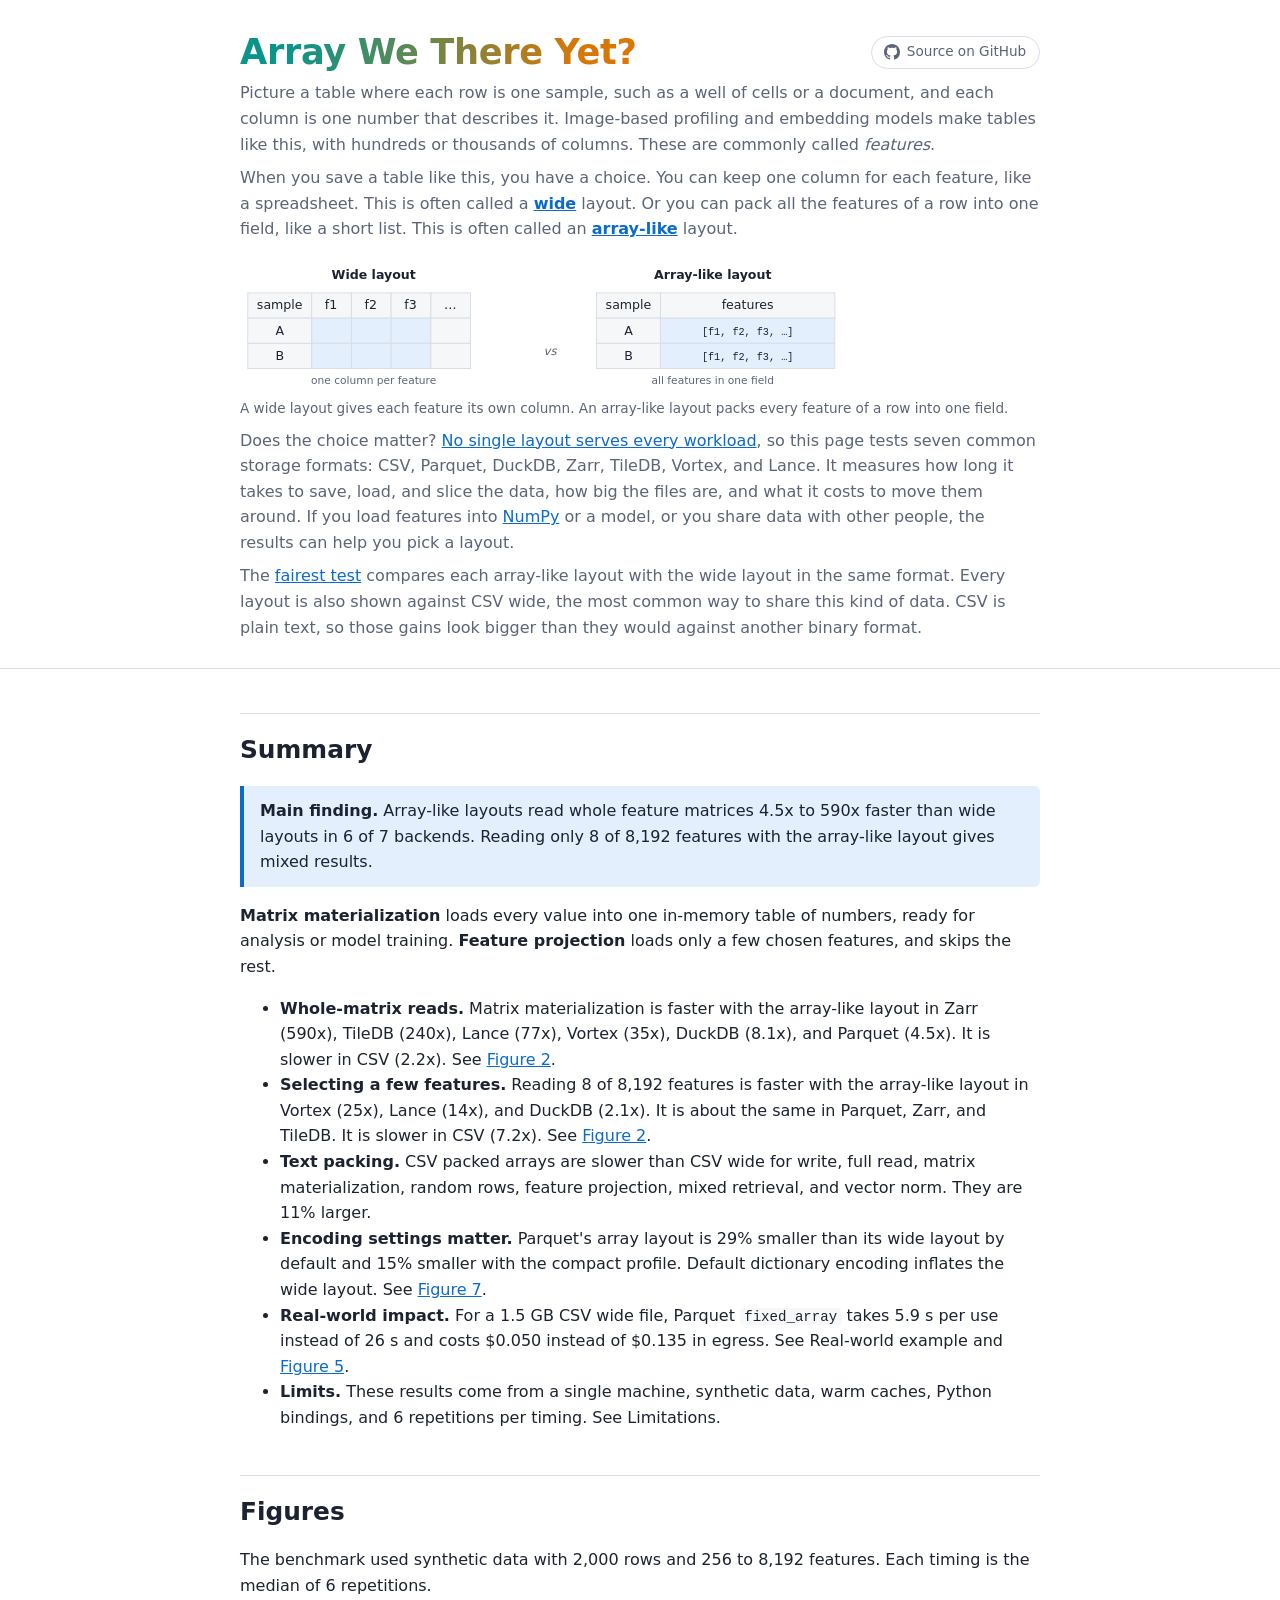
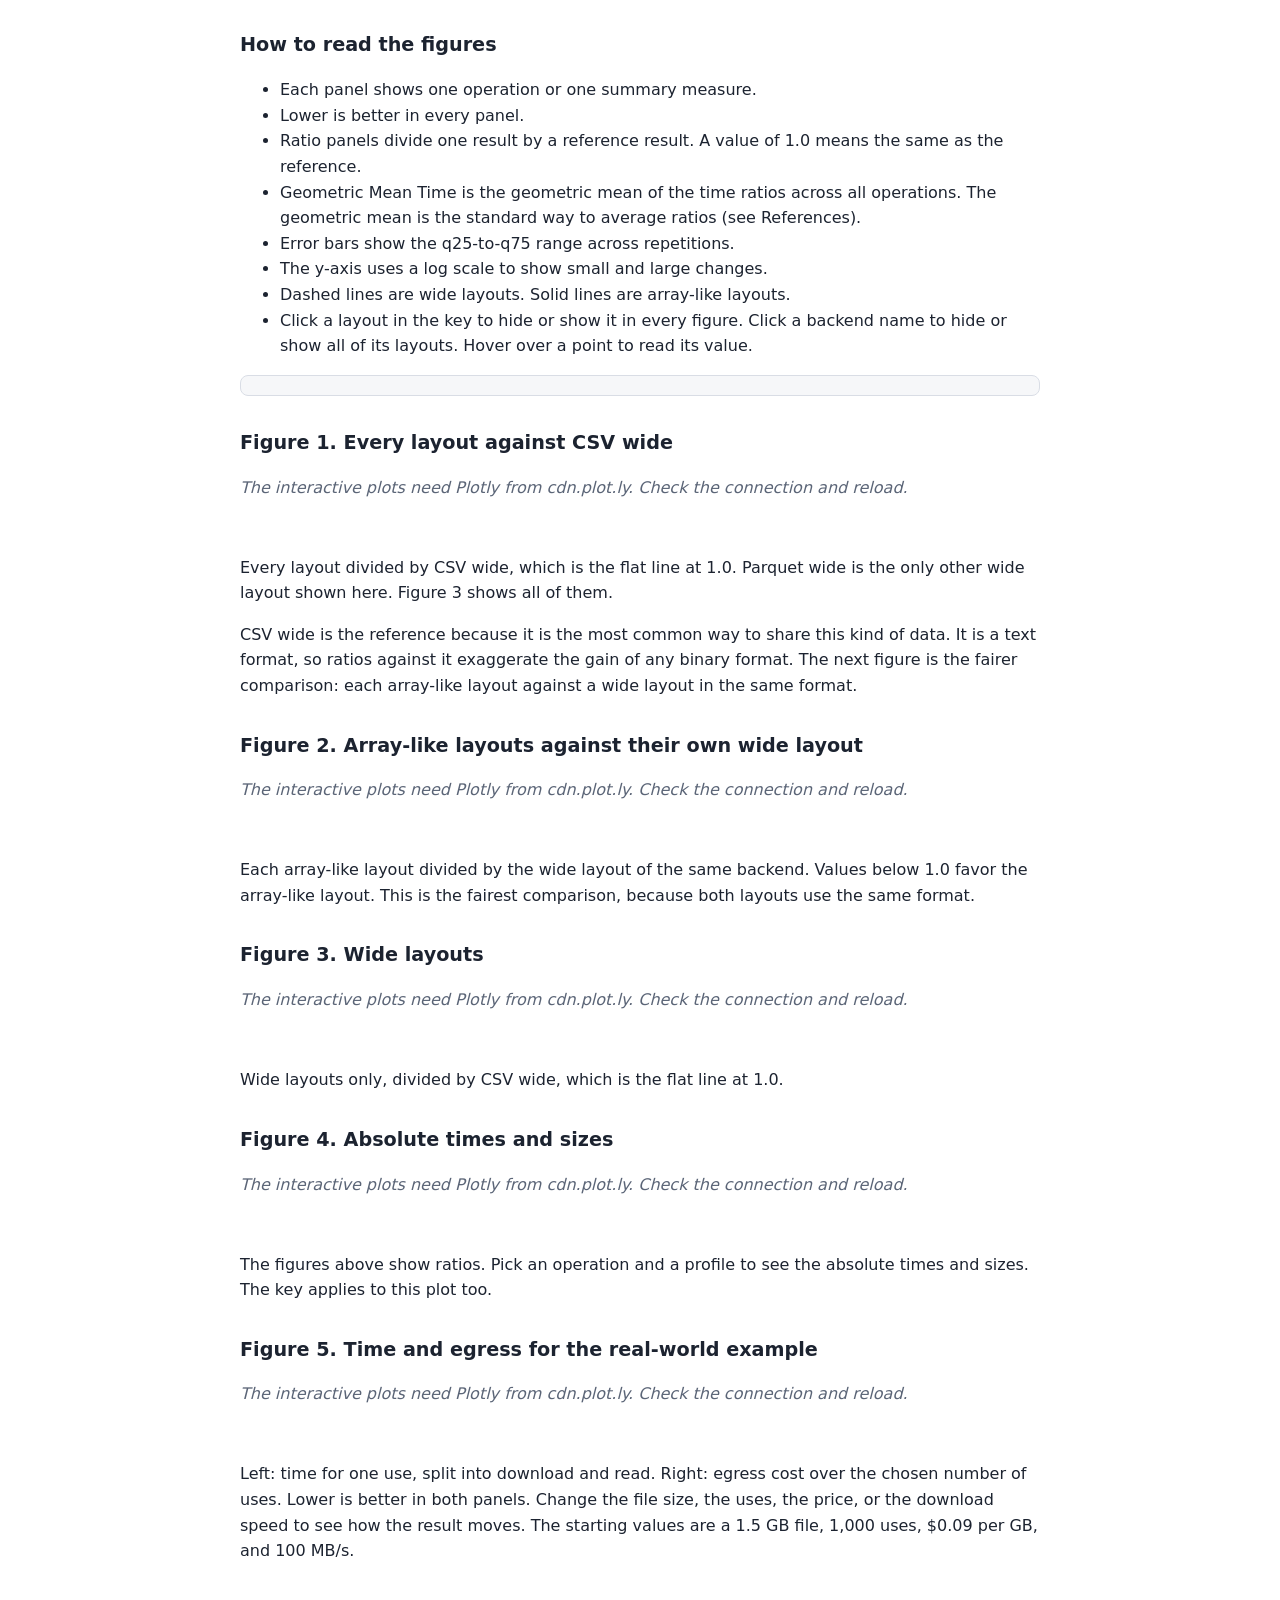
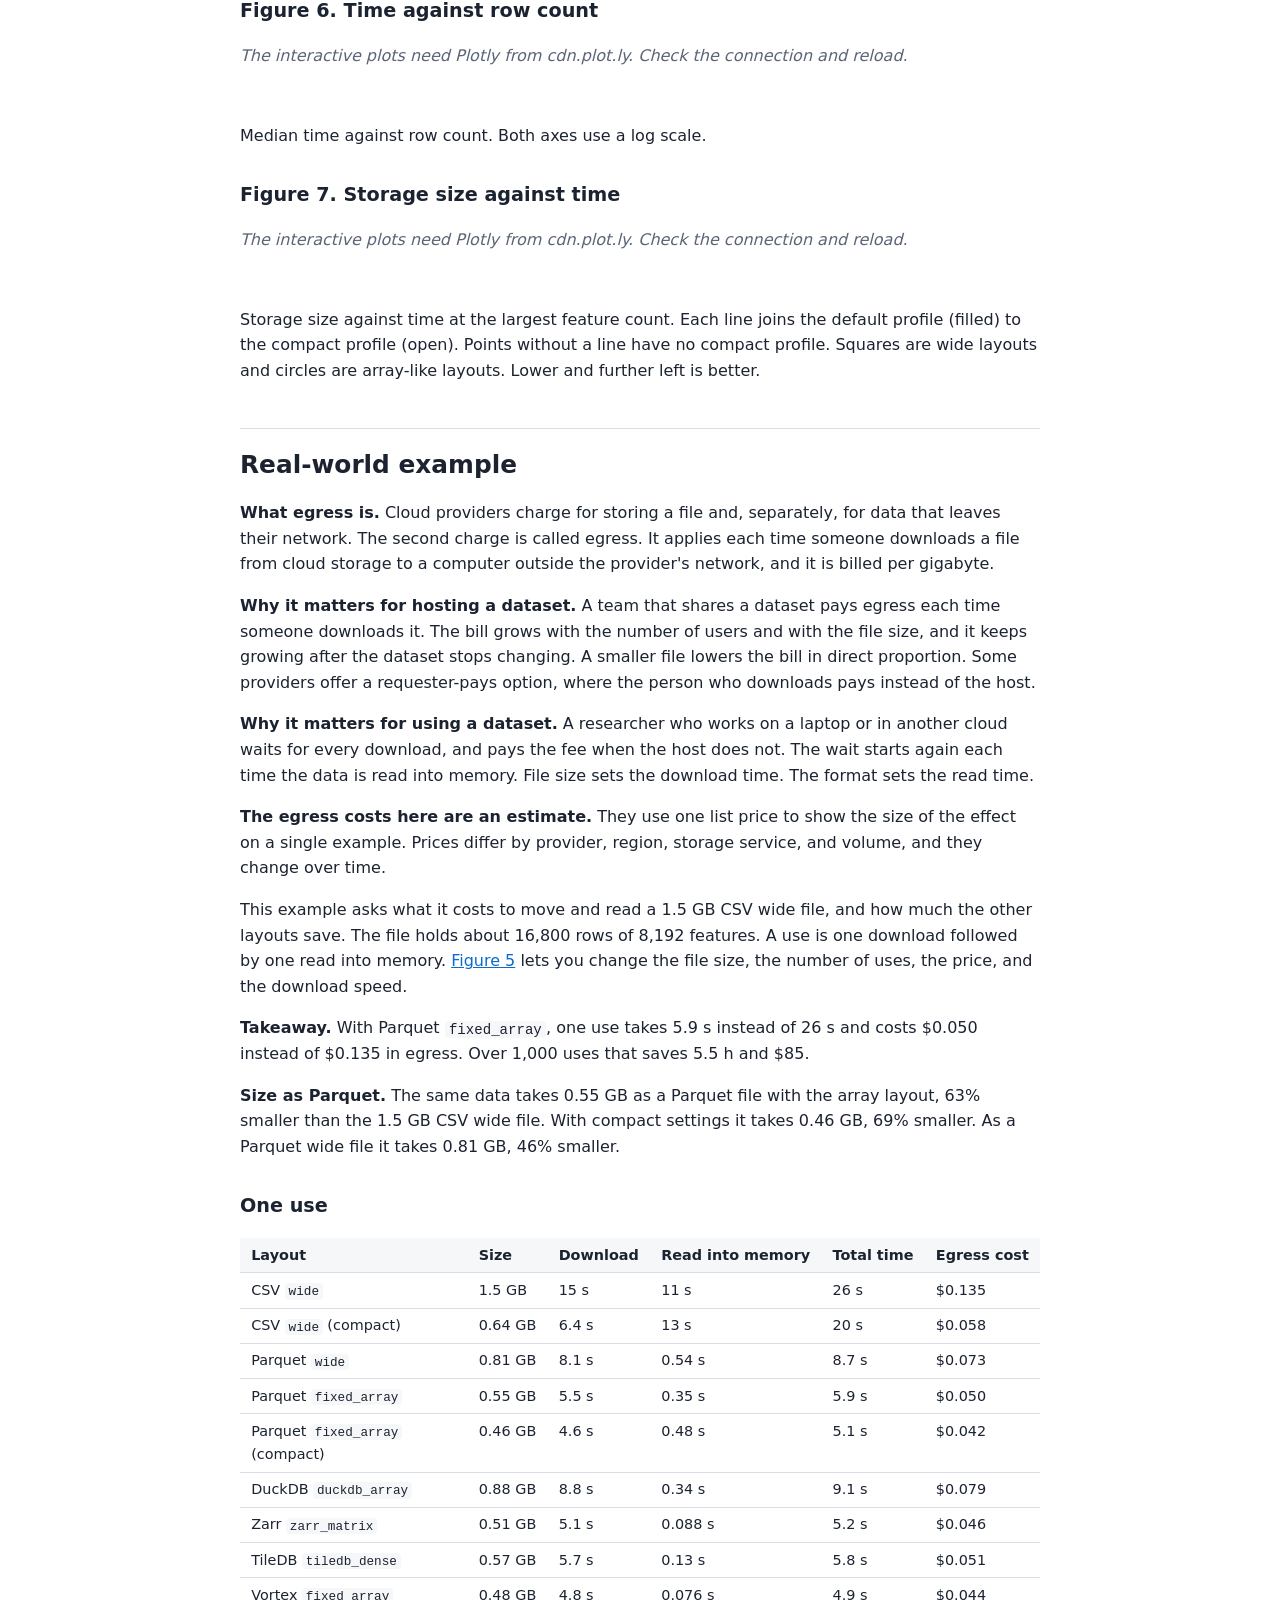
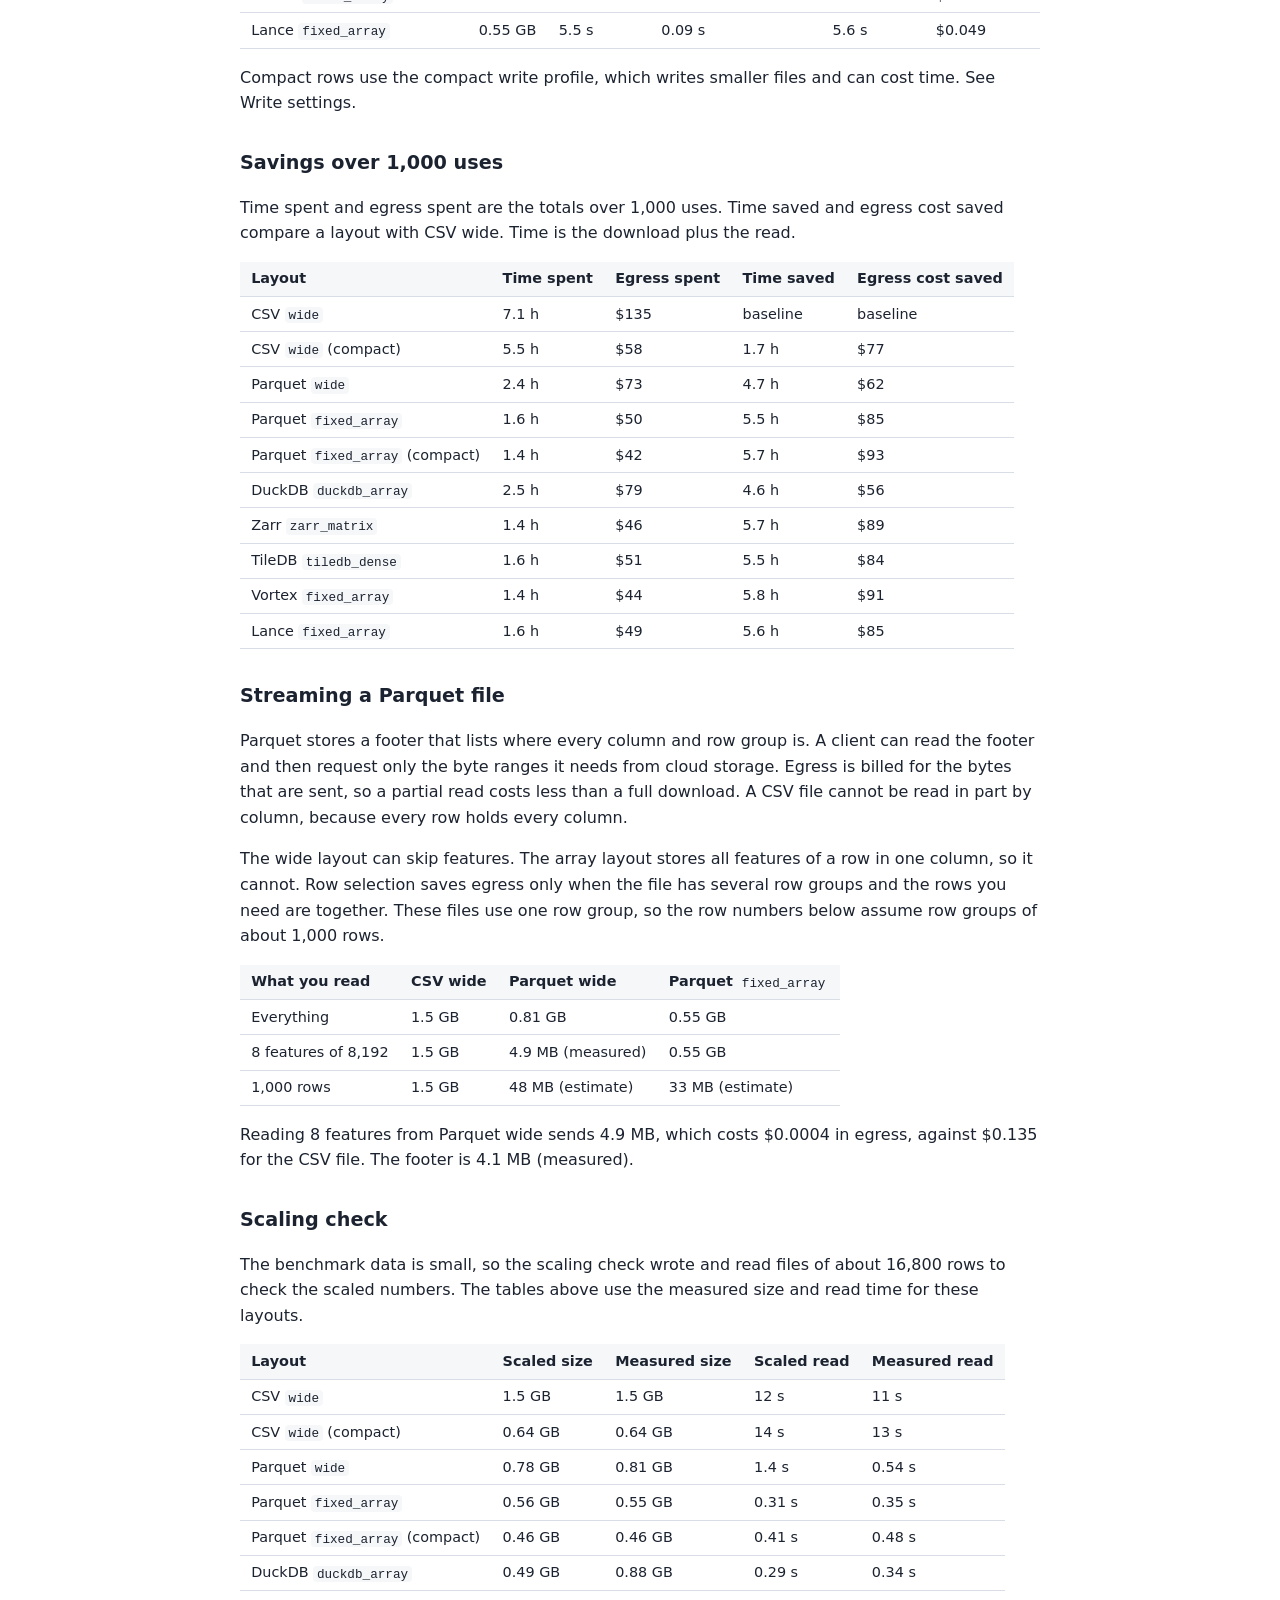
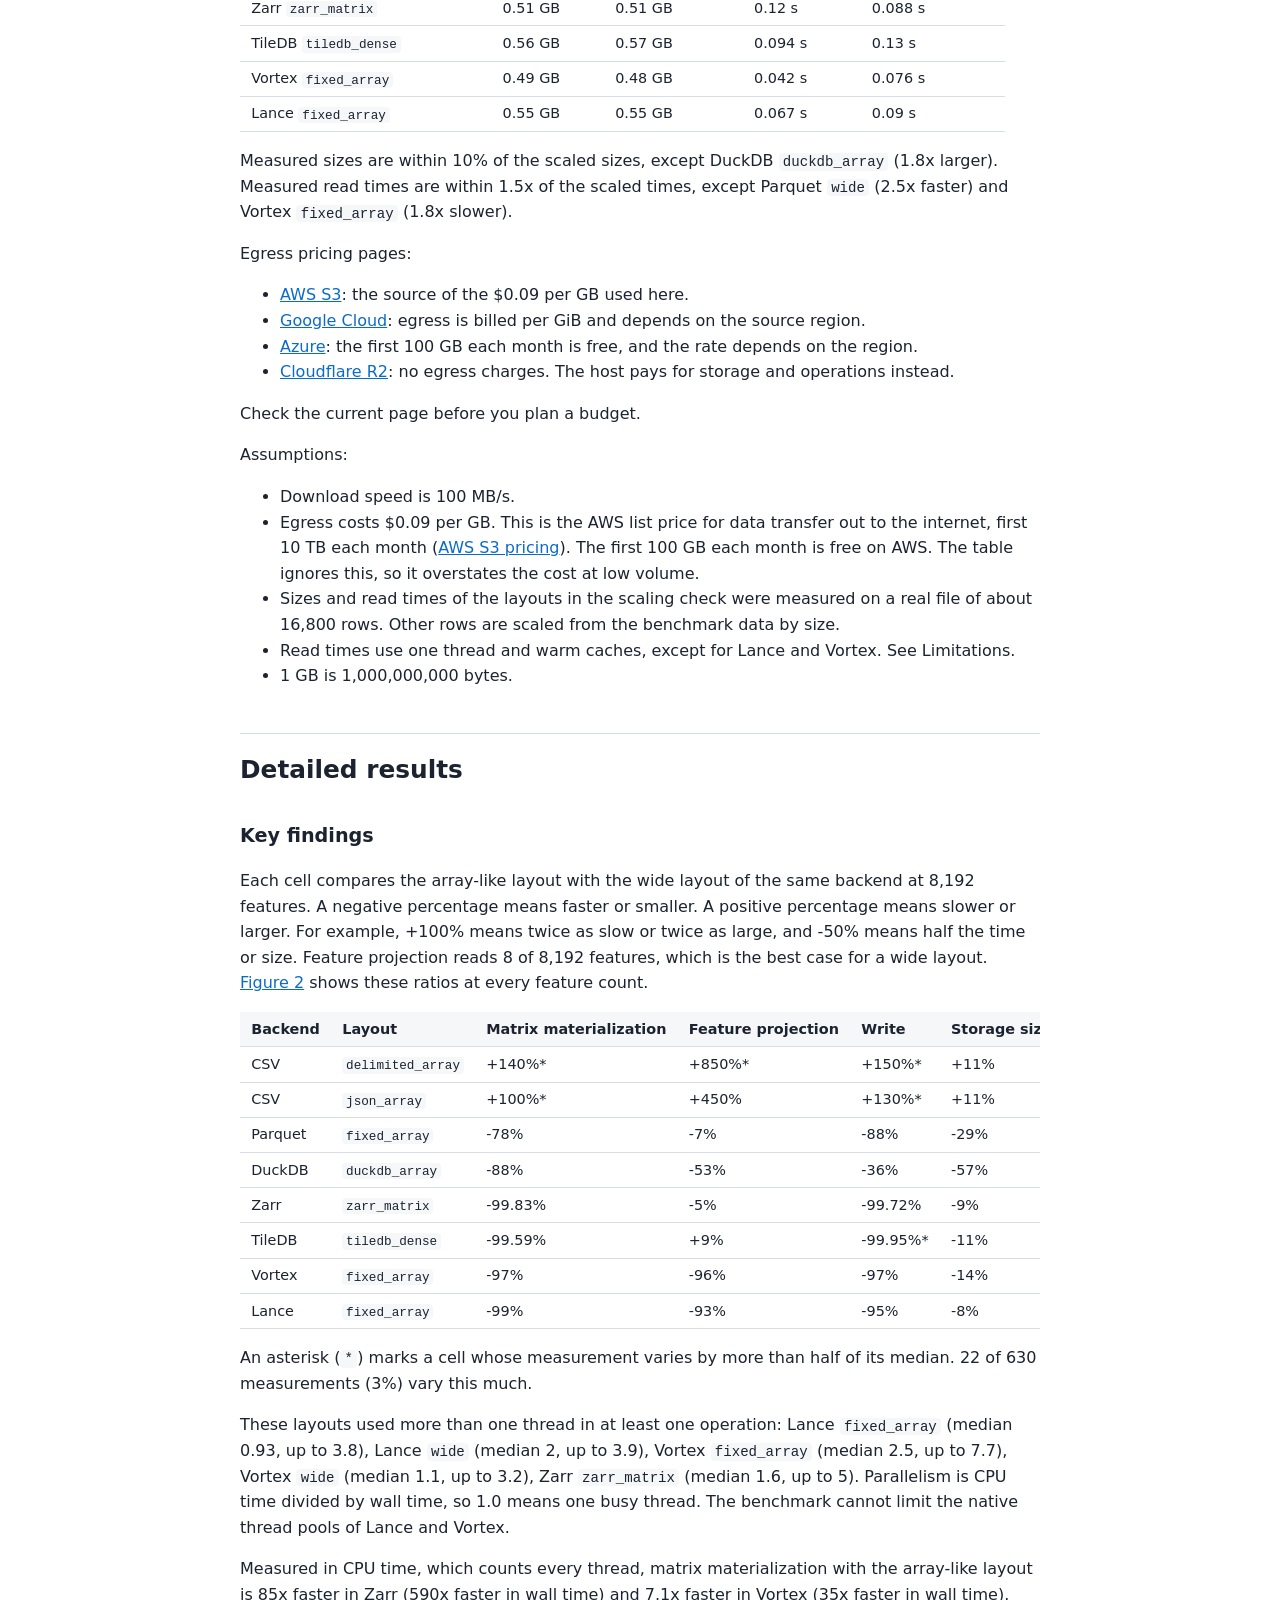
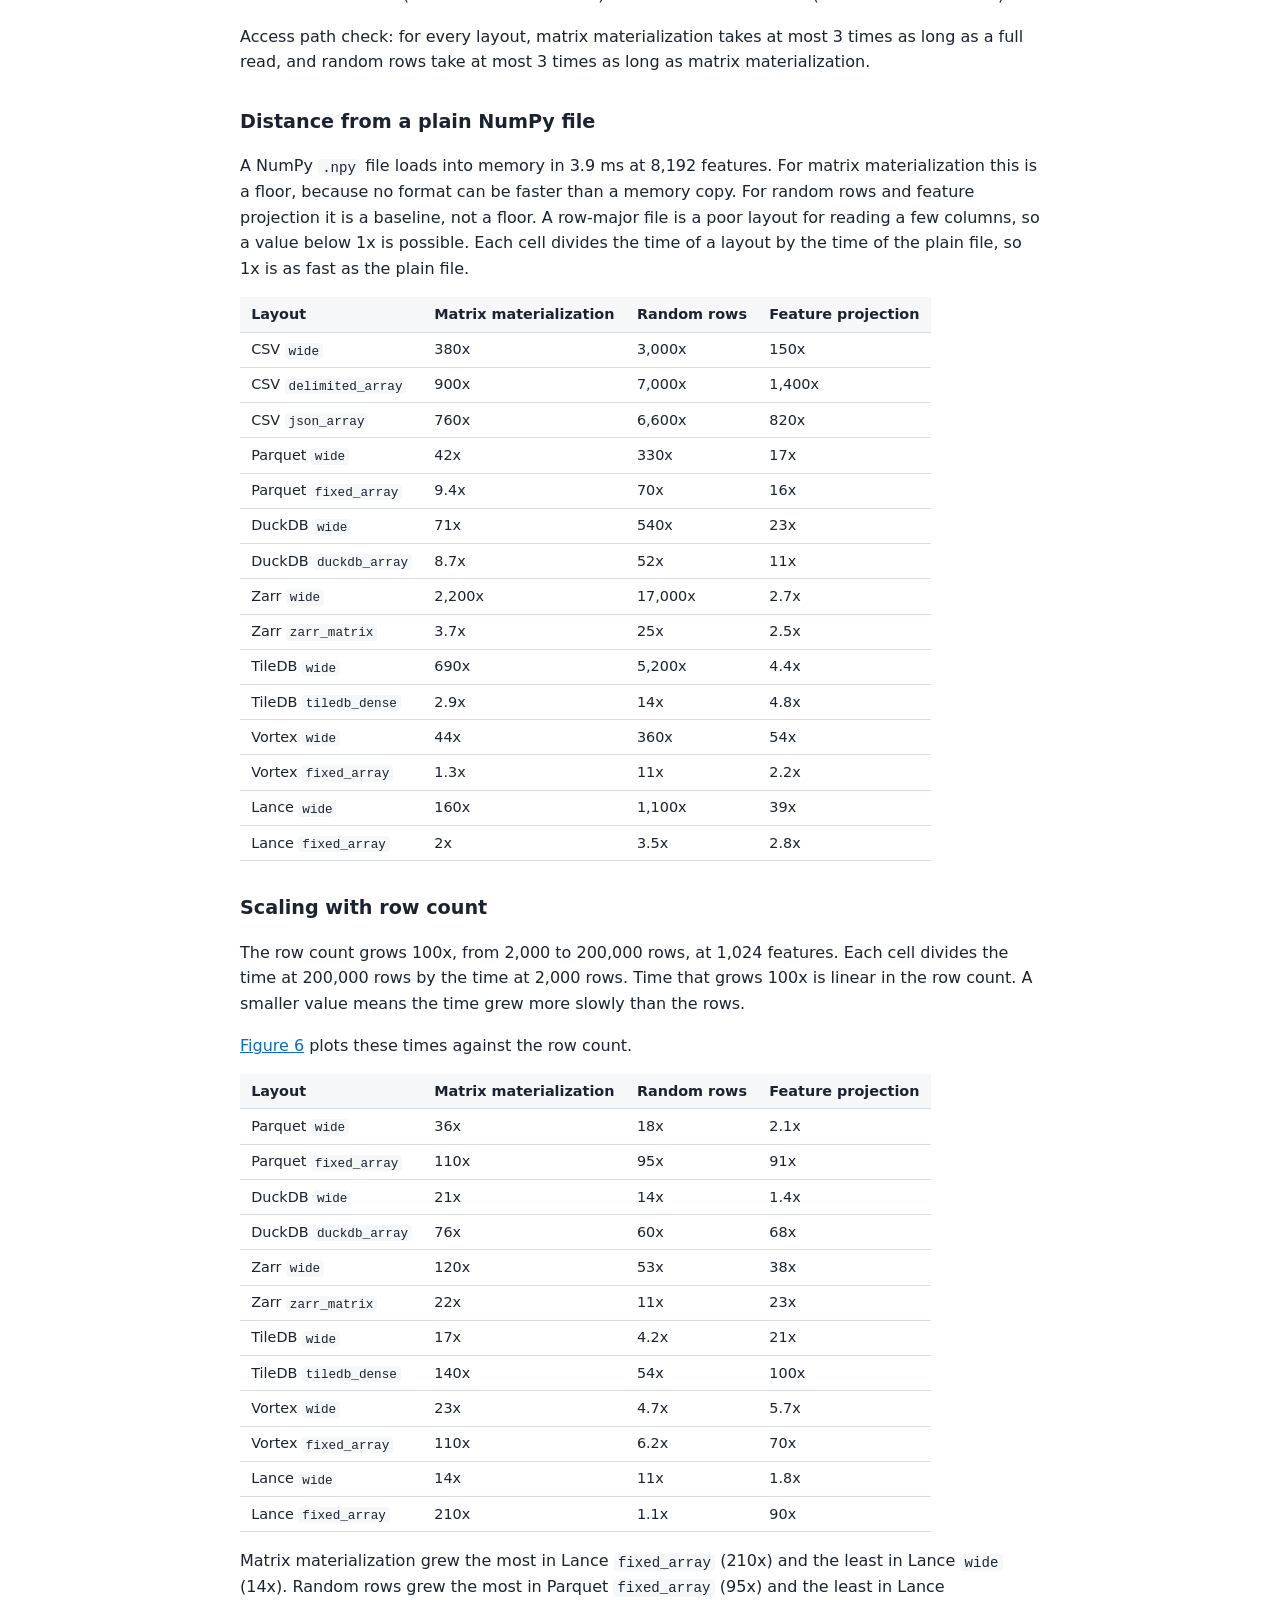
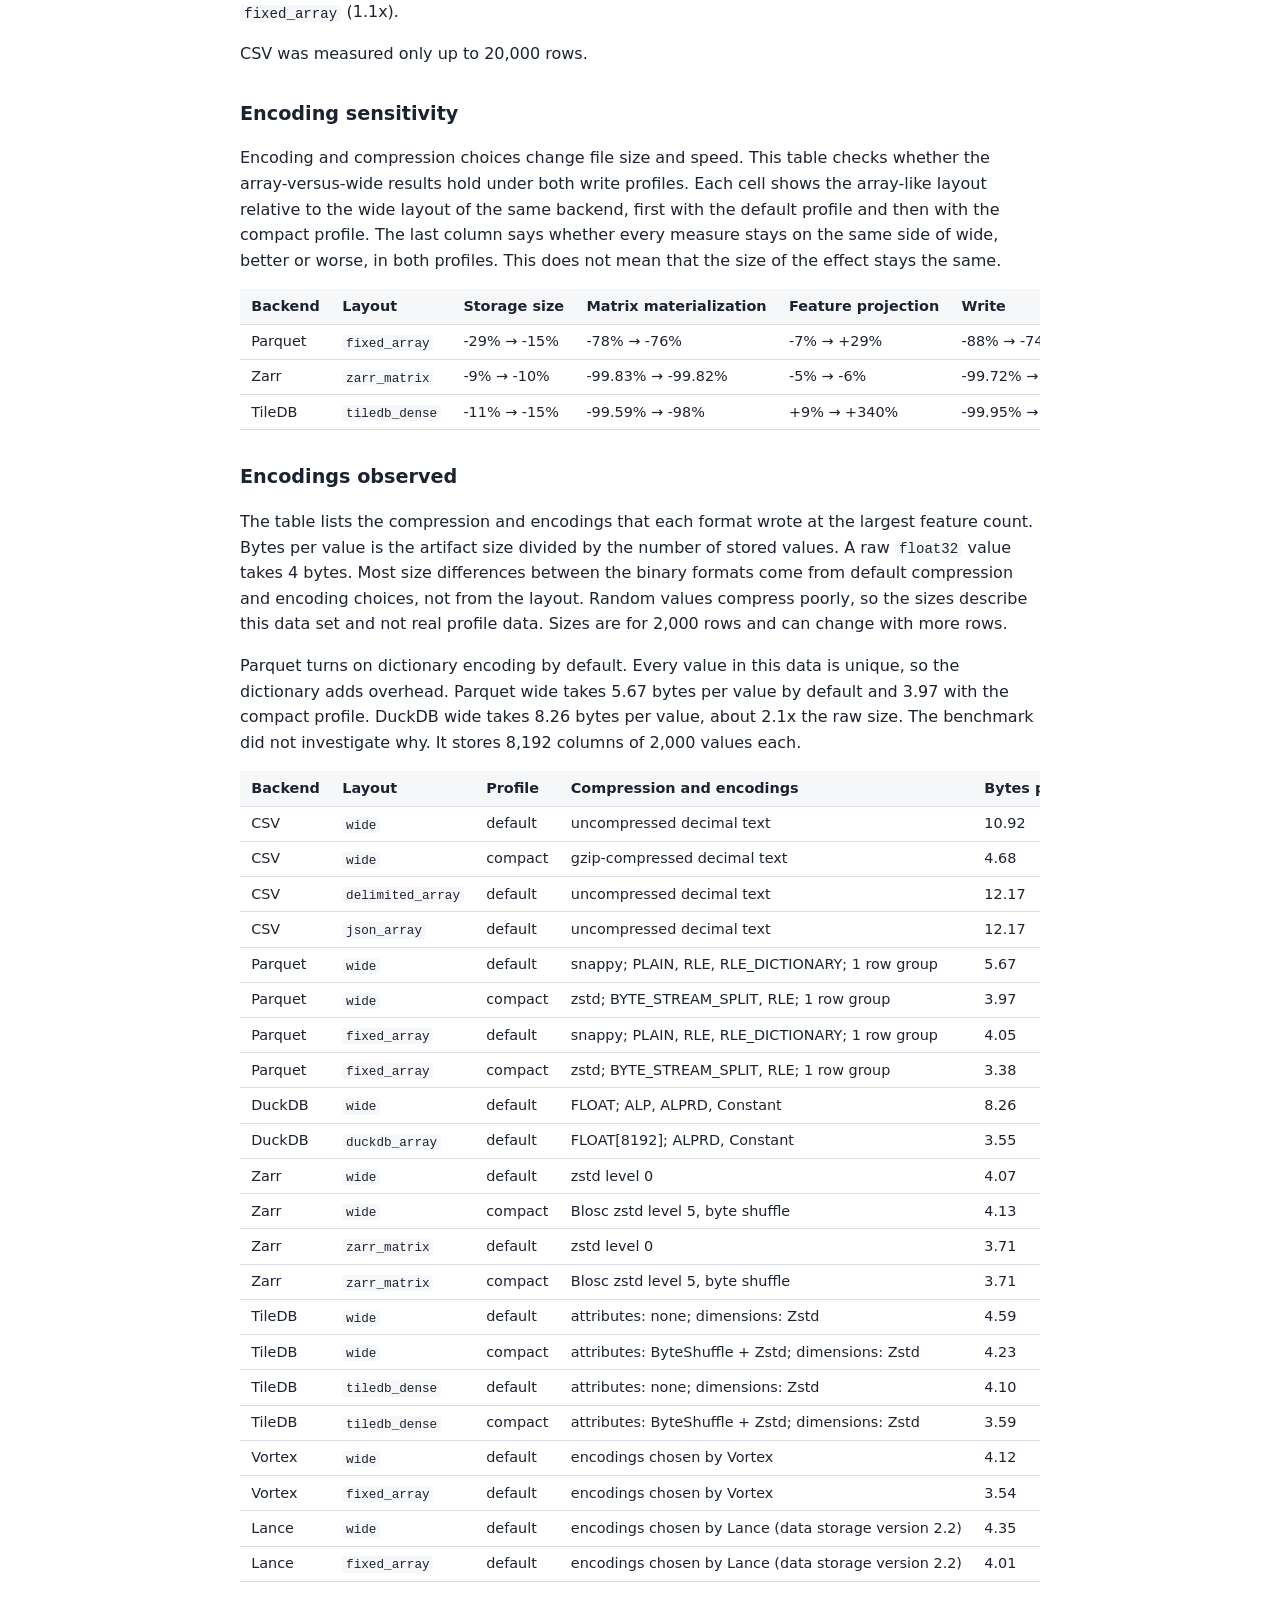
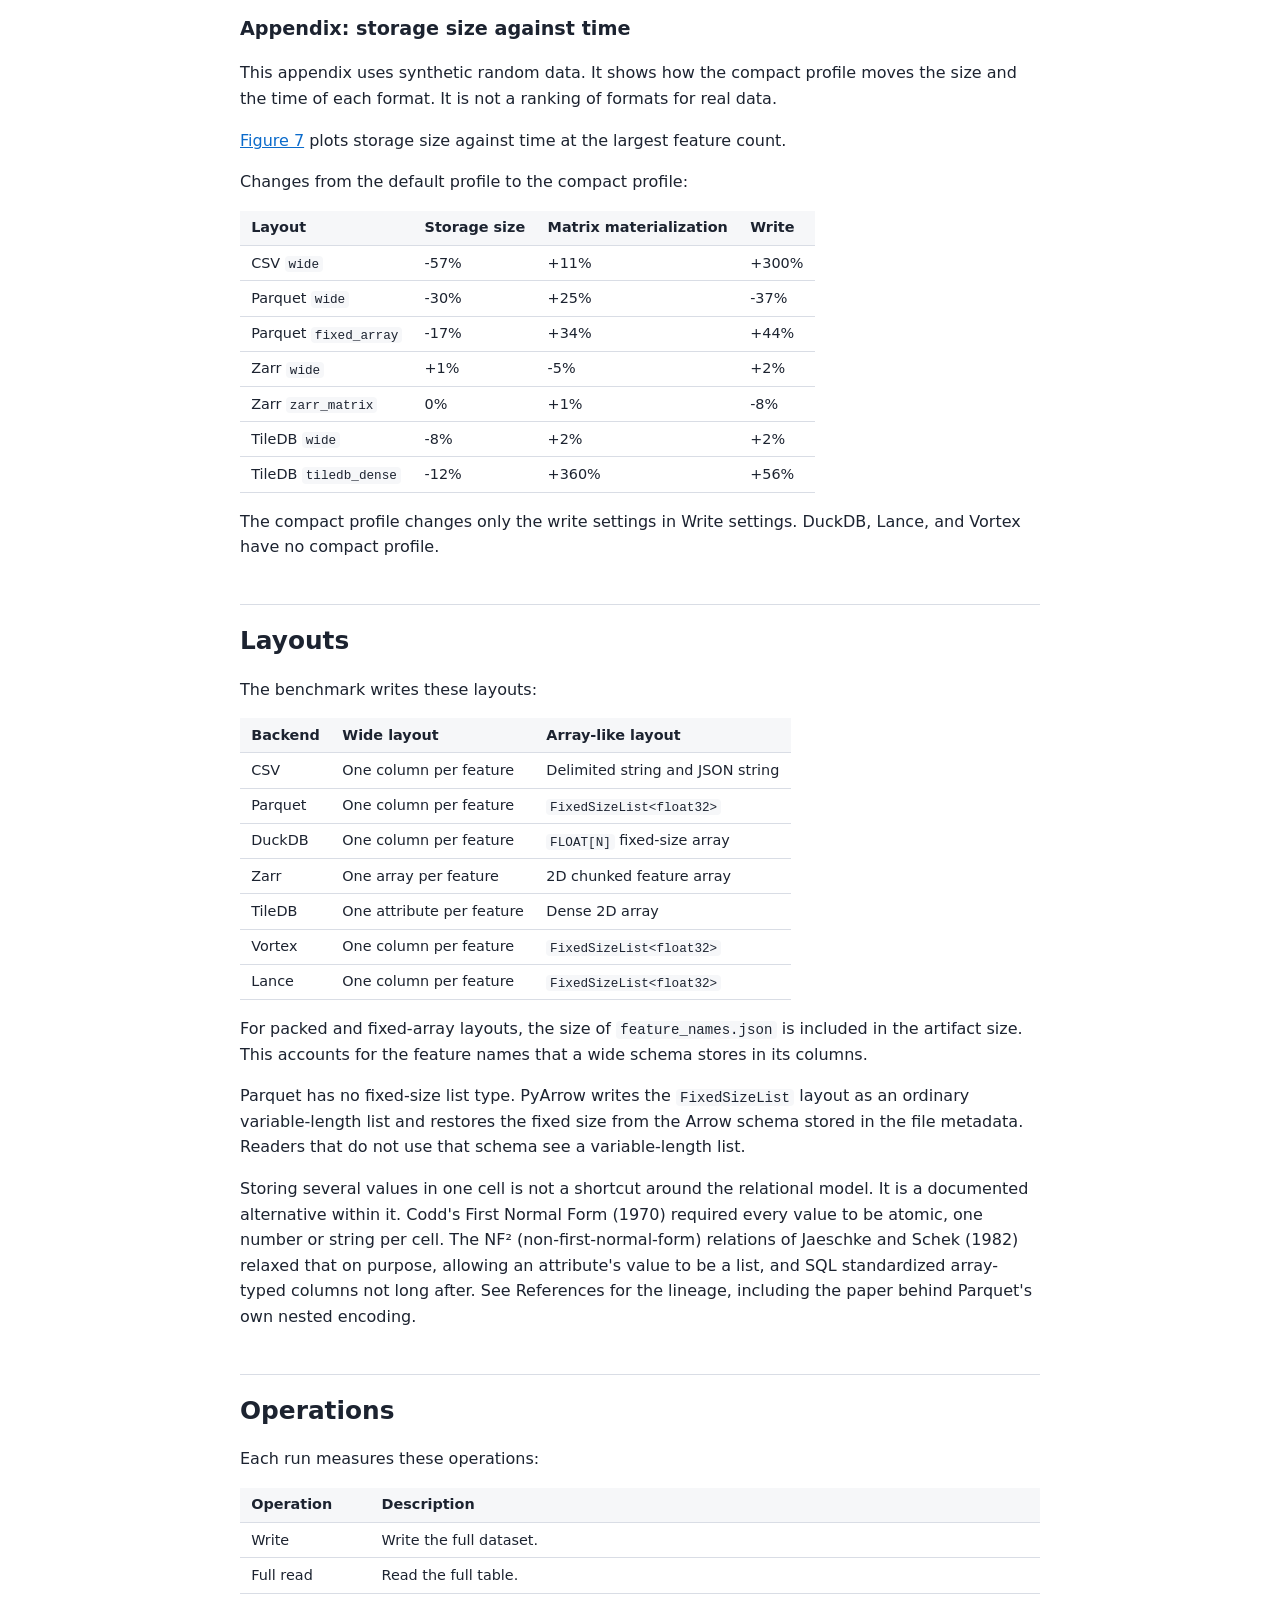
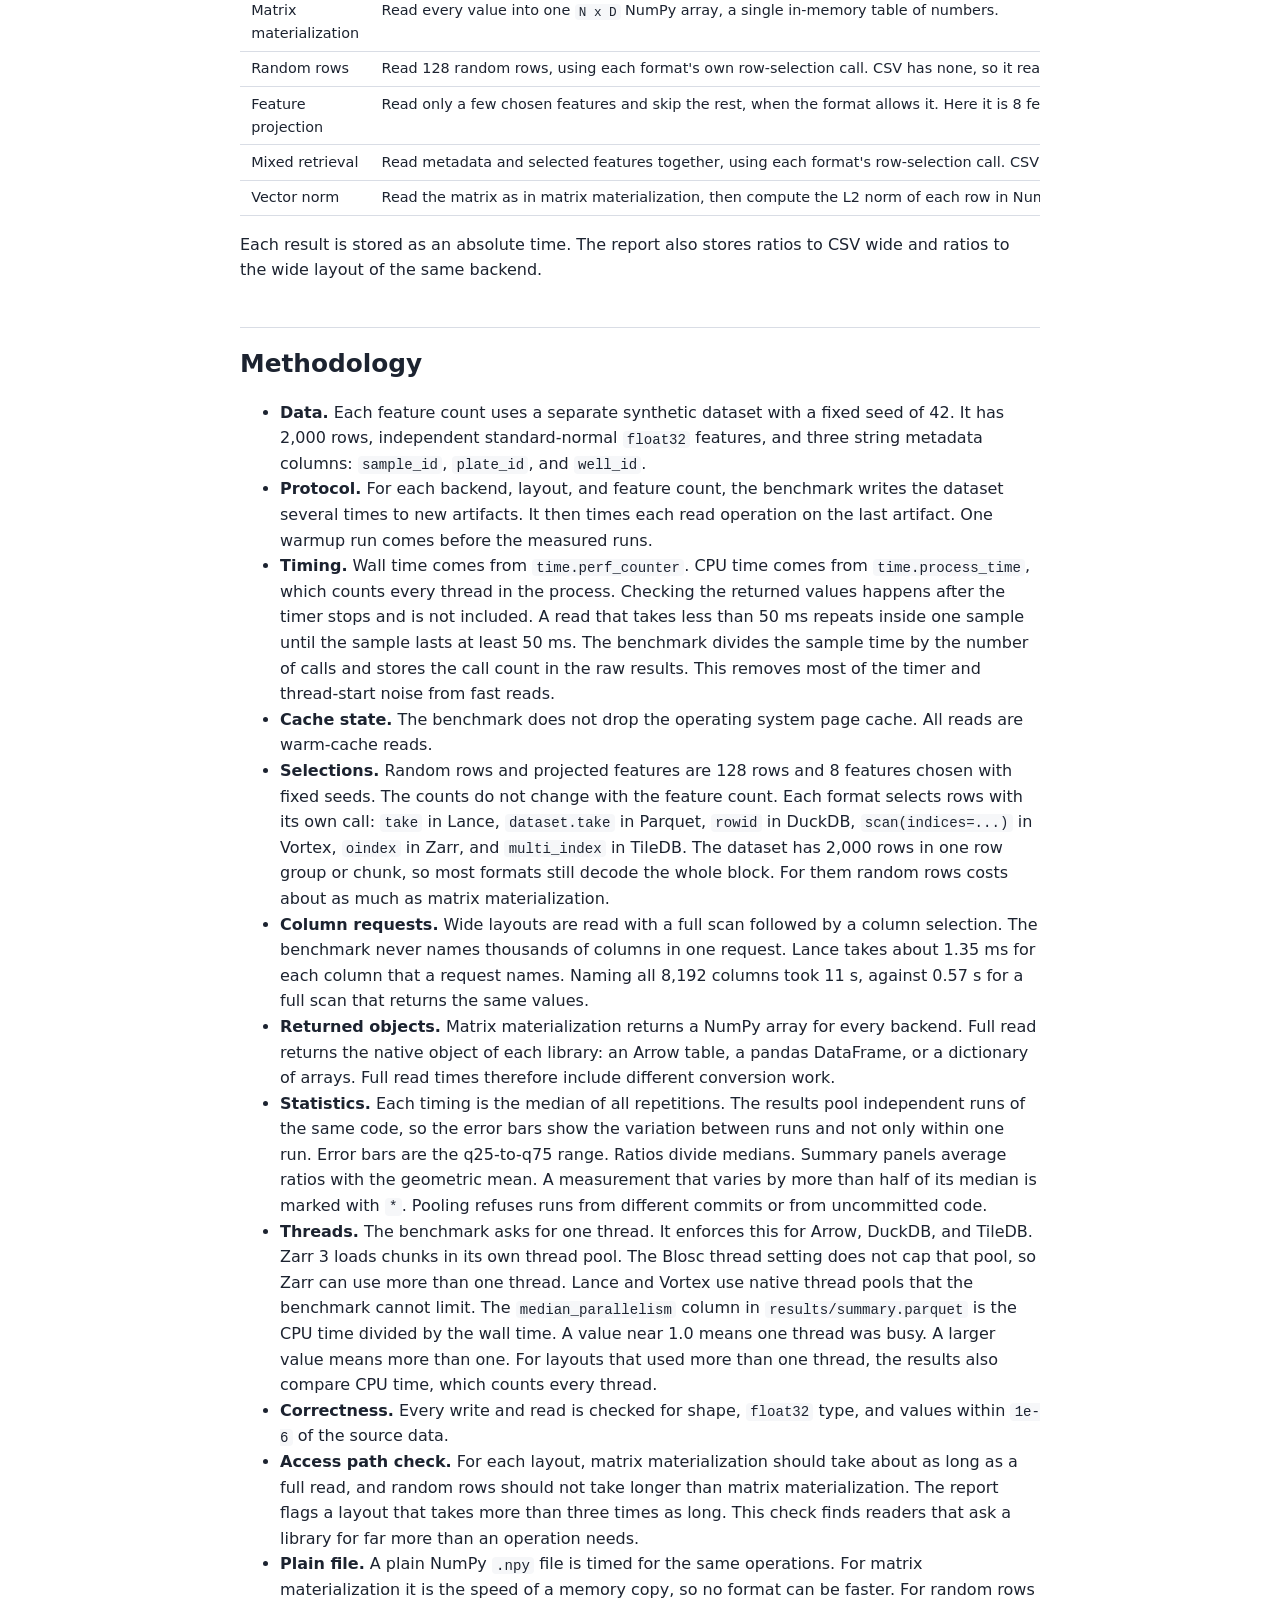
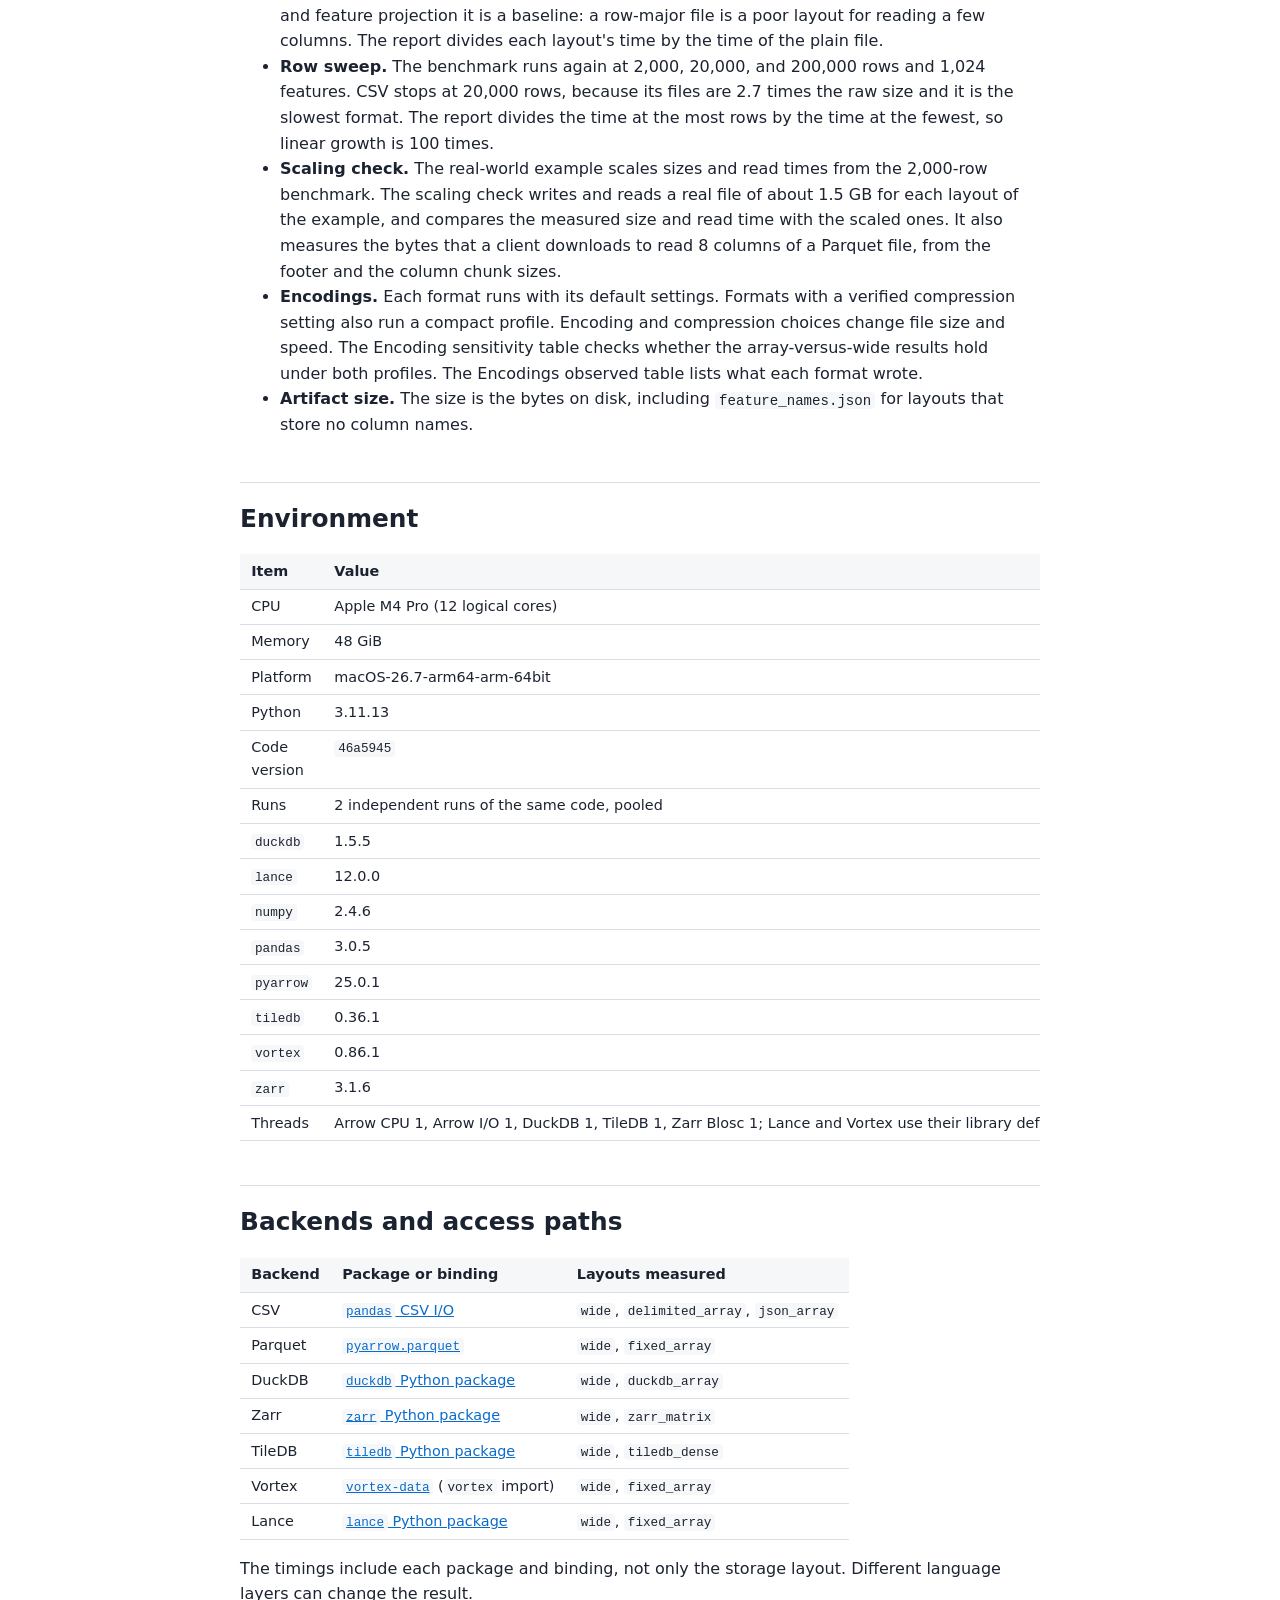
==== commit 5bf2241c: "Deploying to pages from @ d33bs/array-we-there-yet@3feca94eef692ead8592c89be2c17b4e05869e18 🚀" ====
--- a/index.html
+++ b/index.html
@@ -222,13 +222,13 @@
   <main id="report">
 <h2 id="summary">Summary</h2>
 <blockquote>
-<p><strong>Main finding.</strong> Array-like layouts read whole feature matrices 4.1x to 230x faster than wide layouts in 6 of 7 backends. Reading only 8 of 8,192 features with the array-like layout gives mixed results.</p>
+<p><strong>Main finding.</strong> Array-like layouts read whole feature matrices 4.5x to 590x faster than wide layouts in 6 of 7 backends. Reading only 8 of 8,192 features with the array-like layout gives mixed results.</p>
 </blockquote>
 <p><strong>Matrix materialization</strong> loads every value into one in-memory table of numbers, ready for analysis or model training. <strong>Feature projection</strong> loads only a few chosen features, and skips the rest.</p>
 <ul>
-<li><strong>Whole-matrix reads.</strong> Matrix materialization is faster with the array-like layout in TileDB (230x), Zarr (99x), Lance (96x), Vortex (36x), DuckDB (7.1x), and Parquet (4.1x). It is slower in CSV (1.4x). See <a href="#figure-2">Figure 2</a>.</li>
-<li><strong>Selecting a few features.</strong> Reading 8 of 8,192 features is faster with the array-like layout in Vortex (27x), Lance (14x), and DuckDB (2.1x). It is about the same in Parquet. It is slower in Zarr (17x), CSV (5.6x), and TileDB (1.1x). See <a href="#figure-2">Figure 2</a>.</li>
-<li><strong>Text packing.</strong> CSV packed arrays are slower than CSV wide for write, matrix materialization, random rows, feature projection, mixed retrieval, and vector norm, and faster only for full read. They are 11% larger.</li>
+<li><strong>Whole-matrix reads.</strong> Matrix materialization is faster with the array-like layout in Zarr (590x), TileDB (240x), Lance (77x), Vortex (35x), DuckDB (8.1x), and Parquet (4.5x). It is slower in CSV (2.2x). See <a href="#figure-2">Figure 2</a>.</li>
+<li><strong>Selecting a few features.</strong> Reading 8 of 8,192 features is faster with the array-like layout in Vortex (25x), Lance (14x), and DuckDB (2.1x). It is about the same in Parquet, Zarr, and TileDB. It is slower in CSV (7.2x). See <a href="#figure-2">Figure 2</a>.</li>
+<li><strong>Text packing.</strong> CSV packed arrays are slower than CSV wide for write, full read, matrix materialization, random rows, feature projection, mixed retrieval, and vector norm. They are 11% larger.</li>
 <li><strong>Encoding settings matter.</strong> Parquet's array layout is 29% smaller than its wide layout by default and 15% smaller with the compact profile. Default dictionary encoding inflates the wide layout. See <a href="#figure-7">Figure 7</a>.</li>
 <li><strong>Real-world impact.</strong> For a 1.5 GB CSV wide file, Parquet <code>fixed_array</code> takes 5.9 s per use instead of 26 s and costs $0.050 instead of $0.135 in egress. See Real-world example and <a href="#figure-5">Figure 5</a>.</li>
 <li><strong>Limits.</strong> These results come from a single machine, synthetic data, warm caches, Python bindings, and 6 repetitions per timing. See Limitations.</li>
@@ -277,7 +277,7 @@
 <p><strong>Why it matters for using a dataset.</strong> A researcher who works on a laptop or in another cloud waits for every download, and pays the fee when the host does not. The wait starts again each time the data is read into memory. File size sets the download time. The format sets the read time.</p>
 <p><strong>The egress costs here are an estimate.</strong> They use one list price to show the size of the effect on a single example. Prices differ by provider, region, storage service, and volume, and they change over time.</p>
 <p>This example asks what it costs to move and read a 1.5 GB CSV wide file, and how much the other layouts save. The file holds about 16,800 rows of 8,192 features. A use is one download followed by one read into memory. <a href="#figure-5">Figure 5</a> lets you change the file size, the number of uses, the price, and the download speed.</p>
-<p><strong>Takeaway.</strong> With Parquet <code>fixed_array</code>, one use takes 5.9 s instead of 26 s and costs $0.050 instead of $0.135 in egress. Over 1,000 uses that saves 5.6 h and $85.</p>
+<p><strong>Takeaway.</strong> With Parquet <code>fixed_array</code>, one use takes 5.9 s instead of 26 s and costs $0.050 instead of $0.135 in egress. Over 1,000 uses that saves 5.5 h and $85.</p>
 <p><strong>Size as Parquet.</strong> The same data takes 0.55 GB as a Parquet file with the array layout, 63% smaller than the 1.5 GB CSV wide file. With compact settings it takes 0.46 GB, 69% smaller. As a Parquet wide file it takes 0.81 GB, 46% smaller.</p>
 <h3 id="one-use">One use</h3>
 <table>
@@ -312,7 +312,7 @@
 <td>Parquet <code>wide</code></td>
 <td>0.81 GB</td>
 <td>8.1 s</td>
-<td>0.6 s</td>
+<td>0.54 s</td>
 <td>8.7 s</td>
 <td>$0.073</td>
 </tr>
@@ -320,7 +320,7 @@
 <td>Parquet <code>fixed_array</code></td>
 <td>0.55 GB</td>
 <td>5.5 s</td>
-<td>0.37 s</td>
+<td>0.35 s</td>
 <td>5.9 s</td>
 <td>$0.050</td>
 </tr>
@@ -328,47 +328,47 @@
 <td>Parquet <code>fixed_array</code> (compact)</td>
 <td>0.46 GB</td>
 <td>4.6 s</td>
-<td>0.58 s</td>
-<td>5.2 s</td>
+<td>0.48 s</td>
+<td>5.1 s</td>
 <td>$0.042</td>
 </tr>
 <tr>
 <td>DuckDB <code>duckdb_array</code></td>
 <td>0.88 GB</td>
 <td>8.8 s</td>
-<td>0.38 s</td>
-<td>9.2 s</td>
+<td>0.34 s</td>
+<td>9.1 s</td>
 <td>$0.079</td>
 </tr>
 <tr>
 <td>Zarr <code>zarr_matrix</code></td>
 <td>0.51 GB</td>
 <td>5.1 s</td>
-<td>0.33 s</td>
-<td>5.5 s</td>
+<td>0.088 s</td>
+<td>5.2 s</td>
 <td>$0.046</td>
 </tr>
 <tr>
 <td>TileDB <code>tiledb_dense</code></td>
 <td>0.57 GB</td>
 <td>5.7 s</td>
-<td>0.16 s</td>
-<td>5.9 s</td>
+<td>0.13 s</td>
+<td>5.8 s</td>
 <td>$0.051</td>
 </tr>
 <tr>
 <td>Vortex <code>fixed_array</code></td>
 <td>0.48 GB</td>
 <td>4.8 s</td>
-<td>0.11 s</td>
-<td>5 s</td>
+<td>0.076 s</td>
+<td>4.9 s</td>
 <td>$0.044</td>
 </tr>
 <tr>
 <td>Lance <code>fixed_array</code></td>
 <td>0.55 GB</td>
 <td>5.5 s</td>
-<td>0.11 s</td>
+<td>0.09 s</td>
 <td>5.6 s</td>
 <td>$0.049</td>
 </tr>
@@ -390,7 +390,7 @@
 <tbody>
 <tr>
 <td>CSV <code>wide</code></td>
-<td>7.2 h</td>
+<td>7.1 h</td>
 <td>$135</td>
 <td>baseline</td>
 <td>baseline</td>
@@ -406,33 +406,33 @@
 <td>Parquet <code>wide</code></td>
 <td>2.4 h</td>
 <td>$73</td>
-<td>4.8 h</td>
+<td>4.7 h</td>
 <td>$62</td>
 </tr>
 <tr>
 <td>Parquet <code>fixed_array</code></td>
 <td>1.6 h</td>
 <td>$50</td>
-<td>5.6 h</td>
+<td>5.5 h</td>
 <td>$85</td>
 </tr>
 <tr>
 <td>Parquet <code>fixed_array</code> (compact)</td>
 <td>1.4 h</td>
 <td>$42</td>
-<td>5.8 h</td>
+<td>5.7 h</td>
 <td>$93</td>
 </tr>
 <tr>
 <td>DuckDB <code>duckdb_array</code></td>
 <td>2.5 h</td>
 <td>$79</td>
-<td>4.7 h</td>
+<td>4.6 h</td>
 <td>$56</td>
 </tr>
 <tr>
 <td>Zarr <code>zarr_matrix</code></td>
-<td>1.5 h</td>
+<td>1.4 h</td>
 <td>$46</td>
 <td>5.7 h</td>
 <td>$89</td>
@@ -441,21 +441,21 @@
 <td>TileDB <code>tiledb_dense</code></td>
 <td>1.6 h</td>
 <td>$51</td>
-<td>5.6 h</td>
+<td>5.5 h</td>
 <td>$84</td>
 </tr>
 <tr>
 <td>Vortex <code>fixed_array</code></td>
 <td>1.4 h</td>
 <td>$44</td>
-<td>5.9 h</td>
+<td>5.8 h</td>
 <td>$91</td>
 </tr>
 <tr>
 <td>Lance <code>fixed_array</code></td>
 <td>1.6 h</td>
 <td>$49</td>
-<td>5.7 h</td>
+<td>5.6 h</td>
 <td>$85</td>
 </tr>
 </tbody>
@@ -511,75 +511,75 @@
 <td>CSV <code>wide</code></td>
 <td>1.5 GB</td>
 <td>1.5 GB</td>
-<td>11 s</td>
+<td>12 s</td>
 <td>11 s</td>
 </tr>
 <tr>
 <td>CSV <code>wide</code> (compact)</td>
 <td>0.64 GB</td>
 <td>0.64 GB</td>
-<td>13 s</td>
+<td>14 s</td>
 <td>13 s</td>
 </tr>
 <tr>
 <td>Parquet <code>wide</code></td>
 <td>0.78 GB</td>
 <td>0.81 GB</td>
-<td>1.3 s</td>
-<td>0.6 s</td>
+<td>1.4 s</td>
+<td>0.54 s</td>
 </tr>
 <tr>
 <td>Parquet <code>fixed_array</code></td>
 <td>0.56 GB</td>
 <td>0.55 GB</td>
-<td>0.32 s</td>
-<td>0.37 s</td>
+<td>0.31 s</td>
+<td>0.35 s</td>
 </tr>
 <tr>
 <td>Parquet <code>fixed_array</code> (compact)</td>
 <td>0.46 GB</td>
 <td>0.46 GB</td>
-<td>0.44 s</td>
-<td>0.58 s</td>
+<td>0.41 s</td>
+<td>0.48 s</td>
 </tr>
 <tr>
 <td>DuckDB <code>duckdb_array</code></td>
 <td>0.49 GB</td>
 <td>0.88 GB</td>
 <td>0.29 s</td>
-<td>0.38 s</td>
+<td>0.34 s</td>
 </tr>
 <tr>
 <td>Zarr <code>zarr_matrix</code></td>
-<td>0.52 GB</td>
 <td>0.51 GB</td>
-<td>0.27 s</td>
-<td>0.33 s</td>
+<td>0.51 GB</td>
+<td>0.12 s</td>
+<td>0.088 s</td>
 </tr>
 <tr>
 <td>TileDB <code>tiledb_dense</code></td>
 <td>0.56 GB</td>
 <td>0.57 GB</td>
-<td>0.1 s</td>
-<td>0.16 s</td>
+<td>0.094 s</td>
+<td>0.13 s</td>
 </tr>
 <tr>
 <td>Vortex <code>fixed_array</code></td>
 <td>0.49 GB</td>
 <td>0.48 GB</td>
-<td>0.049 s</td>
-<td>0.11 s</td>
+<td>0.042 s</td>
+<td>0.076 s</td>
 </tr>
 <tr>
 <td>Lance <code>fixed_array</code></td>
 <td>0.55 GB</td>
 <td>0.55 GB</td>
-<td>0.056 s</td>
-<td>0.11 s</td>
+<td>0.067 s</td>
+<td>0.09 s</td>
 </tr>
 </tbody>
 </table>
-<p>Measured sizes are within 10% of the scaled sizes, except DuckDB <code>duckdb_array</code> (1.8x larger). Measured read times are within 1.5x of the scaled times, except Parquet <code>wide</code> (2.2x faster), TileDB <code>tiledb_dense</code> (1.5x slower), Vortex <code>fixed_array</code> (2.2x slower), and Lance <code>fixed_array</code> (1.9x slower).</p>
+<p>Measured sizes are within 10% of the scaled sizes, except DuckDB <code>duckdb_array</code> (1.8x larger). Measured read times are within 1.5x of the scaled times, except Parquet <code>wide</code> (2.5x faster) and Vortex <code>fixed_array</code> (1.8x slower).</p>
 <p>Egress pricing pages:</p>
 <ul>
 <li><a href="https://aws.amazon.com/s3/pricing/">AWS S3</a>: the source of the $0.09 per GB used here.</li>
@@ -614,49 +614,49 @@
 <tr>
 <td>CSV</td>
 <td><code>delimited_array</code></td>
-<td>+30%</td>
-<td>+420%</td>
-<td>+39%</td>
+<td>+140%*</td>
+<td>+850%*</td>
+<td>+150%*</td>
 <td>+11%</td>
 </tr>
 <tr>
 <td>CSV</td>
 <td><code>json_array</code></td>
-<td>+51%</td>
-<td>+500%</td>
-<td>+41%</td>
+<td>+100%*</td>
+<td>+450%</td>
+<td>+130%*</td>
 <td>+11%</td>
 </tr>
 <tr>
 <td>Parquet</td>
 <td><code>fixed_array</code></td>
-<td>-76%</td>
-<td>-1%</td>
+<td>-78%</td>
+<td>-7%</td>
 <td>-88%</td>
 <td>-29%</td>
 </tr>
 <tr>
 <td>DuckDB</td>
 <td><code>duckdb_array</code></td>
-<td>-86%</td>
-<td>-52%</td>
-<td>-35%</td>
+<td>-88%</td>
+<td>-53%</td>
+<td>-36%</td>
 <td>-57%</td>
 </tr>
 <tr>
 <td>Zarr</td>
 <td><code>zarr_matrix</code></td>
-<td>-99%</td>
-<td>+1,600%</td>
-<td>-99%*</td>
-<td>-10%</td>
+<td>-99.83%</td>
+<td>-5%</td>
+<td>-99.72%</td>
+<td>-9%</td>
 </tr>
 <tr>
 <td>TileDB</td>
 <td><code>tiledb_dense</code></td>
-<td>-99.57%</td>
-<td>+12%</td>
-<td>-99.98%*</td>
+<td>-99.59%</td>
+<td>+9%</td>
+<td>-99.95%*</td>
 <td>-11%</td>
 </tr>
 <tr>
@@ -664,25 +664,25 @@
 <td><code>fixed_array</code></td>
 <td>-97%</td>
 <td>-96%</td>
-<td>-98%</td>
+<td>-97%</td>
 <td>-14%</td>
 </tr>
 <tr>
 <td>Lance</td>
 <td><code>fixed_array</code></td>
-<td>-99%*</td>
+<td>-99%</td>
 <td>-93%</td>
-<td>-91%</td>
+<td>-95%</td>
 <td>-8%</td>
 </tr>
 </tbody>
 </table>
-<p>An asterisk (<code>*</code>) marks a cell whose measurement varies by more than half of its median. 14 of 630 measurements (2%) vary this much.</p>
-<p>These layouts used more than one thread in at least one operation: Lance <code>fixed_array</code> (median 0.93, up to 3.6), Lance <code>wide</code> (median 2, up to 3.8), Vortex <code>fixed_array</code> (median 2.5, up to 7), Vortex <code>wide</code> (median 1.1, up to 3.2). Parallelism is CPU time divided by wall time, so 1.0 means one busy thread. The benchmark cannot limit the native thread pools of Lance and Vortex.</p>
-<p>Measured in CPU time, which counts every thread, matrix materialization with the array-like layout is 7.4x faster in Vortex (36x faster in wall time).</p>
+<p>An asterisk (<code>*</code>) marks a cell whose measurement varies by more than half of its median. 22 of 630 measurements (3%) vary this much.</p>
+<p>These layouts used more than one thread in at least one operation: Lance <code>fixed_array</code> (median 0.93, up to 3.8), Lance <code>wide</code> (median 2, up to 3.9), Vortex <code>fixed_array</code> (median 2.5, up to 7.7), Vortex <code>wide</code> (median 1.1, up to 3.2), Zarr <code>zarr_matrix</code> (median 1.6, up to 5). Parallelism is CPU time divided by wall time, so 1.0 means one busy thread. The benchmark cannot limit the native thread pools of Lance and Vortex.</p>
+<p>Measured in CPU time, which counts every thread, matrix materialization with the array-like layout is 85x faster in Zarr (590x faster in wall time) and 7.1x faster in Vortex (35x faster in wall time).</p>
 <p>Access path check: for every layout, matrix materialization takes at most 3 times as long as a full read, and random rows take at most 3 times as long as matrix materialization.</p>
 <h3 id="distance-from-a-plain-numpy-file">Distance from a plain NumPy file</h3>
-<p>A NumPy <code>.npy</code> file loads into memory in 4.3 ms at 8,192 features. For matrix materialization this is a floor, because no format can be faster than a memory copy. For random rows and feature projection it is a baseline, not a floor. A row-major file is a poor layout for reading a few columns, so a value below 1x is possible. Each cell divides the time of a layout by the time of the plain file, so 1x is as fast as the plain file.</p>
+<p>A NumPy <code>.npy</code> file loads into memory in 3.9 ms at 8,192 features. For matrix materialization this is a floor, because no format can be faster than a memory copy. For random rows and feature projection it is a baseline, not a floor. A row-major file is a poor layout for reading a few columns, so a value below 1x is possible. Each cell divides the time of a layout by the time of the plain file, so 1x is as fast as the plain file.</p>
 <table>
 <thead>
 <tr>
@@ -695,92 +695,92 @@
 <tbody>
 <tr>
 <td>CSV <code>wide</code></td>
-<td>300x</td>
+<td>380x</td>
 <td>3,000x</td>
-<td>140x</td>
+<td>150x</td>
 </tr>
 <tr>
 <td>CSV <code>delimited_array</code></td>
-<td>390x</td>
-<td>3,900x</td>
-<td>700x</td>
+<td>900x</td>
+<td>7,000x</td>
+<td>1,400x</td>
 </tr>
 <tr>
 <td>CSV <code>json_array</code></td>
-<td>450x</td>
-<td>4,500x</td>
-<td>810x</td>
+<td>760x</td>
+<td>6,600x</td>
+<td>820x</td>
 </tr>
 <tr>
 <td>Parquet <code>wide</code></td>
-<td>37x</td>
-<td>370x</td>
+<td>42x</td>
+<td>330x</td>
+<td>17x</td>
+</tr>
+<tr>
+<td>Parquet <code>fixed_array</code></td>
+<td>9.4x</td>
+<td>70x</td>
 <td>16x</td>
 </tr>
 <tr>
-<td>Parquet <code>fixed_array</code></td>
-<td>8.9x</td>
-<td>85x</td>
-<td>16x</td>
-</tr>
-<tr>
 <td>DuckDB <code>wide</code></td>
-<td>58x</td>
-<td>630x</td>
+<td>71x</td>
+<td>540x</td>
 <td>23x</td>
 </tr>
 <tr>
 <td>DuckDB <code>duckdb_array</code></td>
-<td>8.2x</td>
-<td>63x</td>
+<td>8.7x</td>
+<td>52x</td>
 <td>11x</td>
 </tr>
 <tr>
 <td>Zarr <code>wide</code></td>
-<td>750x</td>
-<td>7,400x</td>
-<td>0.36x</td>
+<td>2,200x</td>
+<td>17,000x</td>
+<td>2.7x</td>
 </tr>
 <tr>
 <td>Zarr <code>zarr_matrix</code></td>
-<td>7.6x</td>
-<td>71x</td>
-<td>6.1x</td>
+<td>3.7x</td>
+<td>25x</td>
+<td>2.5x</td>
 </tr>
 <tr>
 <td>TileDB <code>wide</code></td>
-<td>660x</td>
-<td>6,200x</td>
-<td>4.6x</td>
+<td>690x</td>
+<td>5,200x</td>
+<td>4.4x</td>
 </tr>
 <tr>
 <td>TileDB <code>tiledb_dense</code></td>
 <td>2.9x</td>
-<td>18x</td>
-<td>5.2x</td>
+<td>14x</td>
+<td>4.8x</td>
 </tr>
 <tr>
 <td>Vortex <code>wide</code></td>
-<td>50x</td>
-<td>510x</td>
-<td>61x</td>
+<td>44x</td>
+<td>360x</td>
+<td>54x</td>
 </tr>
 <tr>
 <td>Vortex <code>fixed_array</code></td>
-<td>1.4x</td>
-<td>14x</td>
+<td>1.3x</td>
+<td>11x</td>
 <td>2.2x</td>
 </tr>
 <tr>
 <td>Lance <code>wide</code></td>
-<td>150x</td>
-<td>1,300x</td>
+<td>160x</td>
+<td>1,100x</td>
 <td>39x</td>
 </tr>
 <tr>
 <td>Lance <code>fixed_array</code></td>
-<td>1.6x</td>
-<td>3.8x</td>
+<td>2x</td>
+<td>3.5x</td>
 <td>2.8x</td>
 </tr>
 </tbody>
@@ -800,79 +800,79 @@
 <tbody>
 <tr>
 <td>Parquet <code>wide</code></td>
-<td>35x</td>
-<td>20x</td>
-<td>1.9x</td>
+<td>36x</td>
+<td>18x</td>
+<td>2.1x</td>
 </tr>
 <tr>
 <td>Parquet <code>fixed_array</code></td>
 <td>110x</td>
-<td>89x</td>
-<td>100x</td>
+<td>95x</td>
+<td>91x</td>
 </tr>
 <tr>
 <td>DuckDB <code>wide</code></td>
-<td>23x</td>
+<td>21x</td>
 <td>14x</td>
 <td>1.4x</td>
 </tr>
 <tr>
 <td>DuckDB <code>duckdb_array</code></td>
-<td>83x</td>
-<td>59x</td>
-<td>73x</td>
+<td>76x</td>
+<td>60x</td>
+<td>68x</td>
 </tr>
 <tr>
 <td>Zarr <code>wide</code></td>
-<td>720x</td>
-<td>320x</td>
-<td>210x</td>
+<td>120x</td>
+<td>53x</td>
+<td>38x</td>
 </tr>
 <tr>
 <td>Zarr <code>zarr_matrix</code></td>
-<td>120x</td>
-<td>45x</td>
-<td>110x</td>
+<td>22x</td>
+<td>11x</td>
+<td>23x</td>
 </tr>
 <tr>
 <td>TileDB <code>wide</code></td>
 <td>17x</td>
-<td>4.5x</td>
+<td>4.2x</td>
 <td>21x</td>
 </tr>
 <tr>
 <td>TileDB <code>tiledb_dense</code></td>
-<td>130x</td>
-<td>43x</td>
-<td>76x</td>
+<td>140x</td>
+<td>54x</td>
+<td>100x</td>
 </tr>
 <tr>
 <td>Vortex <code>wide</code></td>
-<td>25x</td>
+<td>23x</td>
 <td>4.7x</td>
-<td>5.3x</td>
+<td>5.7x</td>
 </tr>
 <tr>
 <td>Vortex <code>fixed_array</code></td>
-<td>270x</td>
-<td>6.7x</td>
-<td>74x</td>
+<td>110x</td>
+<td>6.2x</td>
+<td>70x</td>
 </tr>
 <tr>
 <td>Lance <code>wide</code></td>
 <td>14x</td>
 <td>11x</td>
-<td>1.7x</td>
+<td>1.8x</td>
 </tr>
 <tr>
 <td>Lance <code>fixed_array</code></td>
-<td>110x</td>
-<td>1.4x</td>
-<td>62x</td>
+<td>210x</td>
+<td>1.1x</td>
+<td>90x</td>
 </tr>
 </tbody>
 </table>
-<p>Matrix materialization grew the most in Zarr <code>wide</code> (720x) and the least in Lance <code>wide</code> (14x). Random rows grew the most in Zarr <code>wide</code> (320x) and the least in Lance <code>fixed_array</code> (1.4x).</p>
+<p>Matrix materialization grew the most in Lance <code>fixed_array</code> (210x) and the least in Lance <code>wide</code> (14x). Random rows grew the most in Parquet <code>fixed_array</code> (95x) and the least in Lance <code>fixed_array</code> (1.1x).</p>
 <p>CSV was measured only up to 20,000 rows.</p>
 <h3 id="encoding-sensitivity">Encoding sensitivity</h3>
 <p>Encoding and compression choices change file size and speed. This table checks whether the array-versus-wide results hold under both write profiles. Each cell shows the array-like layout relative to the wide layout of the same backend, first with the default profile and then with the compact profile. The last column says whether every measure stays on the same side of wide, better or worse, in both profiles. This does not mean that the size of the effect stays the same.</p>
@@ -893,27 +893,27 @@
 <td>Parquet</td>
 <td><code>fixed_array</code></td>
 <td>-29% → -15%</td>
-<td>-76% → -75%</td>
-<td>-1% → +89%</td>
-<td>-88% → -81%</td>
+<td>-78% → -76%</td>
+<td>-7% → +29%</td>
+<td>-88% → -74%</td>
 <td>Reverses</td>
 </tr>
 <tr>
 <td>Zarr</td>
 <td><code>zarr_matrix</code></td>
-<td>-10% → -10%</td>
-<td>-99% → -98%</td>
-<td>+1,600% → +2,700%</td>
-<td>-99% → -98%</td>
+<td>-9% → -10%</td>
+<td>-99.83% → -99.82%</td>
+<td>-5% → -6%</td>
+<td>-99.72% → -99.75%</td>
 <td>Same side of wide</td>
 </tr>
 <tr>
 <td>TileDB</td>
 <td><code>tiledb_dense</code></td>
 <td>-11% → -15%</td>
-<td>-99.57% → -98%</td>
-<td>+12% → +330%</td>
-<td>-99.98% → -99.93%</td>
+<td>-99.59% → -98%</td>
+<td>+9% → +340%</td>
+<td>-99.95% → -99.92%</td>
 <td>Same side of wide</td>
 </tr>
 </tbody>
@@ -964,28 +964,28 @@
 <td>Parquet</td>
 <td><code>wide</code></td>
 <td>default</td>
-<td>snappy; PLAIN, RLE, RLE_DICTIONARY</td>
+<td>snappy; PLAIN, RLE, RLE_DICTIONARY; 1 row group</td>
 <td>5.67</td>
 </tr>
 <tr>
 <td>Parquet</td>
 <td><code>wide</code></td>
 <td>compact</td>
-<td>zstd; BYTE_STREAM_SPLIT, RLE</td>
+<td>zstd; BYTE_STREAM_SPLIT, RLE; 1 row group</td>
 <td>3.97</td>
 </tr>
 <tr>
 <td>Parquet</td>
 <td><code>fixed_array</code></td>
 <td>default</td>
-<td>snappy; PLAIN, RLE, RLE_DICTIONARY</td>
+<td>snappy; PLAIN, RLE, RLE_DICTIONARY; 1 row group</td>
 <td>4.05</td>
 </tr>
 <tr>
 <td>Parquet</td>
 <td><code>fixed_array</code></td>
 <td>compact</td>
-<td>zstd; BYTE_STREAM_SPLIT, RLE</td>
+<td>zstd; BYTE_STREAM_SPLIT, RLE; 1 row group</td>
 <td>3.38</td>
 </tr>
 <tr>
@@ -1006,29 +1006,29 @@
 <td>Zarr</td>
 <td><code>wide</code></td>
 <td>default</td>
-<td>Blosc lz4 level 5, byte shuffle</td>
-<td>4.20</td>
+<td>zstd level 0</td>
+<td>4.07</td>
 </tr>
 <tr>
 <td>Zarr</td>
 <td><code>wide</code></td>
 <td>compact</td>
 <td>Blosc zstd level 5, byte shuffle</td>
-<td>3.88</td>
+<td>4.13</td>
 </tr>
 <tr>
 <td>Zarr</td>
 <td><code>zarr_matrix</code></td>
 <td>default</td>
-<td>Blosc lz4 level 5, byte shuffle</td>
-<td>3.76</td>
+<td>zstd level 0</td>
+<td>3.71</td>
 </tr>
 <tr>
 <td>Zarr</td>
 <td><code>zarr_matrix</code></td>
 <td>compact</td>
 <td>Blosc zstd level 5, byte shuffle</td>
-<td>3.48</td>
+<td>3.71</td>
 </tr>
 <tr>
 <td>TileDB</td>
@@ -1105,44 +1105,44 @@
 <tr>
 <td>CSV <code>wide</code></td>
 <td>-57%</td>
-<td>+25%</td>
-<td>+330%</td>
+<td>+11%</td>
+<td>+300%</td>
 </tr>
 <tr>
 <td>Parquet <code>wide</code></td>
 <td>-30%</td>
-<td>+32%</td>
-<td>-11%</td>
+<td>+25%</td>
+<td>-37%</td>
 </tr>
 <tr>
 <td>Parquet <code>fixed_array</code></td>
 <td>-17%</td>
-<td>+36%</td>
-<td>+42%</td>
+<td>+34%</td>
+<td>+44%</td>
 </tr>
 <tr>
 <td>Zarr <code>wide</code></td>
+<td>+1%</td>
+<td>-5%</td>
+<td>+2%</td>
+</tr>
+<tr>
+<td>Zarr <code>zarr_matrix</code></td>
+<td>0%</td>
+<td>+1%</td>
 <td>-8%</td>
-<td>-1%</td>
-<td>+17%</td>
-</tr>
-<tr>
-<td>Zarr <code>zarr_matrix</code></td>
-<td>-7%</td>
-<td>+69%</td>
-<td>+240%</td>
 </tr>
 <tr>
 <td>TileDB <code>wide</code></td>
 <td>-8%</td>
-<td>0%</td>
-<td>-19%</td>
+<td>+2%</td>
+<td>+2%</td>
 </tr>
 <tr>
 <td>TileDB <code>tiledb_dense</code></td>
 <td>-12%</td>
-<td>+330%</td>
-<td>+190%</td>
+<td>+360%</td>
+<td>+56%</td>
 </tr>
 </tbody>
 </table>
@@ -1294,7 +1294,9 @@
 A measurement that varies by more than half of its median is marked with <code>*</code>.
 Pooling refuses runs from different commits or from uncommitted code.</li>
 <li><strong>Threads.</strong> The benchmark asks for one thread. It enforces this for Arrow,
-DuckDB, TileDB, and the Blosc compressor that Zarr uses. Lance and Vortex use
+DuckDB, and TileDB. Zarr 3 loads chunks in its own thread pool. The Blosc
+thread setting does not cap that pool, so Zarr can use more than one
+thread. Lance and Vortex use
 native thread pools that the benchmark cannot limit. The <code>median_parallelism</code>
 column in <code>results/summary.parquet</code> is the CPU time divided by the wall time. A
 value near 1.0 means one thread was busy. A larger value means more than one.
@@ -1357,7 +1359,7 @@
 </tr>
 <tr>
 <td>Code version</td>
-<td><code>80a73b6</code></td>
+<td><code>46a5945</code></td>
 </tr>
 <tr>
 <td>Runs</td>
@@ -1373,11 +1375,11 @@
 </tr>
 <tr>
 <td><code>numpy</code></td>
-<td>2.2.6</td>
+<td>2.4.6</td>
 </tr>
 <tr>
 <td><code>pandas</code></td>
-<td>2.2.3</td>
+<td>3.0.5</td>
 </tr>
 <tr>
 <td><code>pyarrow</code></td>
@@ -1393,7 +1395,7 @@
 </tr>
 <tr>
 <td><code>zarr</code></td>
-<td>2.18.7</td>
+<td>3.1.6</td>
 </tr>
 <tr>
 <td>Threads</td>
@@ -1484,7 +1486,7 @@
 </tr>
 <tr>
 <td>Zarr</td>
-<td>Chunks of 1,024 rows. The matrix layout also uses at most 1,024 features. The default Blosc compressor: <code>lz4</code>, level 5, byte shuffle.</td>
+<td>Chunks of 1,024 rows. The matrix layout also uses at most 1,024 features. No codec is requested, so Zarr writes its own default: <code>zstd</code>.</td>
 <td>Blosc with <code>zstd</code>, level 5, byte shuffle.</td>
 </tr>
 <tr>
@@ -1631,7 +1633,7 @@
     <a class="gh-link" href="https://github.com/d33bs/array-we-there-yet"><svg viewBox="0 0 16 16" width="16" height="16" aria-hidden="true" focusable="false"><path fill="currentColor" d="M8 0C3.58 0 0 3.58 0 8c0 3.54 2.29 6.53 5.47 7.59.4.07.55-.17.55-.38 0-.19-.01-.82-.01-1.49-2.01.37-2.53-.49-2.69-.94-.09-.23-.48-.94-.82-1.13-.28-.15-.68-.52-.01-.53.63-.01 1.08.58 1.23.82.72 1.21 1.87.87 2.33.66.07-.52.28-.87.51-1.07-1.78-.2-3.64-.89-3.64-3.95 0-.87.31-1.59.82-2.15-.08-.2-.36-1.02.08-2.12 0 0 .67-.21 2.2.82.64-.18 1.32-.27 2-.27.68 0 1.36.09 2 .27 1.53-1.04 2.2-.82 2.2-.82.44 1.1.16 1.92.08 2.12.51.56.82 1.27.82 2.15 0 3.07-1.87 3.75-3.65 3.95.29.25.54.73.54 1.48 0 1.07-.01 1.93-.01 2.2 0 .21.15.46.55.38A8.013 8.013 0 0 0 16 8c0-4.42-3.58-8-8-8Z"></path></svg><span>View the source on GitHub</span></a>
   </div>
 </footer>
-<script id="report-data" type="application/json">{"backends":[{"id":"csv","label":"CSV"},{"id":"parquet","label":"Parquet"},{"id":"duckdb","label":"DuckDB"},{"id":"zarr","label":"Zarr"},{"id":"tiledb","label":"TileDB"},{"id":"vortex","label":"Vortex"},{"id":"lance","label":"Lance"}],"layouts":[{"key":"csv/wide","label":"CSV wide","backend":"csv","layout":"wide","color":"#882255","dash":"dash"},{"key":"csv/delimited_array","label":"CSV delimited_array","backend":"csv","layout":"delimited_array","color":"#0072B2","dash":"solid"},{"key":"csv/json_array","label":"CSV json_array","backend":"csv","layout":"json_array","color":"#D55E00","dash":"solid"},{"key":"parquet/wide","label":"Parquet wide","backend":"parquet","layout":"wide","color":"#009E73","dash":"dash"},{"key":"parquet/fixed_array","label":"Parquet fixed_array","backend":"parquet","layout":"fixed_array","color":"#009E73","dash":"solid"},{"key":"duckdb/wide","label":"DuckDB wide","backend":"duckdb","layout":"wide","color":"#CC79A7","dash":"dash"},{"key":"duckdb/duckdb_array","label":"DuckDB duckdb_array","backend":"duckdb","layout":"duckdb_array","color":"#CC79A7","dash":"solid"},{"key":"zarr/wide","label":"Zarr wide","backend":"zarr","layout":"wide","color":"#56B4E9","dash":"dash"},{"key":"zarr/zarr_matrix","label":"Zarr zarr_matrix","backend":"zarr","layout":"zarr_matrix","color":"#56B4E9","dash":"solid"},{"key":"tiledb/wide","label":"TileDB wide","backend":"tiledb","layout":"wide","color":"#E69F00","dash":"dash"},{"key":"tiledb/tiledb_dense","label":"TileDB tiledb_dense","backend":"tiledb","layout":"tiledb_dense","color":"#E69F00","dash":"solid"},{"key":"vortex/wide","label":"Vortex wide","backend":"vortex","layout":"wide","color":"#999999","dash":"dash"},{"key":"vortex/fixed_array","label":"Vortex fixed_array","backend":"vortex","layout":"fixed_array","color":"#999999","dash":"solid"},{"key":"lance/wide","label":"Lance wide","backend":"lance","layout":"wide","color":"#000000","dash":"dash"},{"key":"lance/fixed_array","label":"Lance fixed_array","backend":"lance","layout":"fixed_array","color":"#000000","dash":"solid"}],"facets":{"combined":{"id":"combined","title":"Every layout against CSV wide","baseline":"CSV wide","axisNote":"vs CSV wide","panels":[{"id":"write","title":"Write","yLabel":"Time ratio","series":[{"key":"csv/wide","label":"CSV wide","backend":"csv","layout":"wide","color":"#882255","dash":"dash","x":[256,512,1024,2048,4096,8192],"y":[1.0,1.0,1.0,1.0,1.0,1.0],"low":[1.0,1.0,1.0,1.0,1.0,1.0],"high":[1.0,1.0,1.0,1.0,1.0,1.0]},{"key":"csv/delimited_array","label":"CSV delimited_array","backend":"csv","layout":"delimited_array","color":"#0072B2","dash":"solid","x":[256,512,1024,2048,4096,8192],"y":[1.6267320409894468,1.5686669037391323,1.5694571311780887,1.407949173485742,1.515034490599586,1.388469674459557],"low":[1.5573077972509406,1.531658177665425,1.4670942371491817,1.400367648227918,1.4924557978509172,1.347595123306256],"high":[1.6662120957844306,1.5887281458318774,1.6511083093201715,1.5242560153510896,1.5361832113778582,1.4549408447573378]},{"key":"csv/json_array","label":"CSV json_array","backend":"csv","layout":"json_array","color":"#D55E00","dash":"solid","x":[256,512,1024,2048,4096,8192],"y":[1.644714539443938,1.5988891389734274,1.5891811573849308,1.4361959643337145,1.5528508027540935,1.4102388258451506],"low":[1.5948810154127346,1.5618294357741866,1.488687076512155,1.4283065316221257,1.5407597146113456,1.3681333422967425],"high":[1.667123492735206,1.615392879971467,1.6487273252591492,1.5487979136982375,1.5667892321323071,1.4849352743801514]},{"key":"parquet/wide","label":"Parquet wide","backend":"parquet","layout":"wide","color":"#009E73","dash":"dash","x":[256,512,1024,2048,4096,8192],"y":[0.1441604636762946,0.13869858677171684,0.13721367826841982,0.13428986155001646,0.14732219951960035,0.13881410742517555],"low":[0.13468002360091758,0.13539089845161914,0.126893632207087,0.12440357983830519,0.14530517079824515,0.13362964064009064],"high":[0.155276980286288,0.20456393567059283,0.17156421791926002,0.15730870707711544,0.15403122601370575,0.14706147386803659]},{"key":"parquet/fixed_array","label":"Parquet fixed_array","backend":"parquet","layout":"fixed_array","color":"#009E73","dash":"solid","x":[256,512,1024,2048,4096,8192],"y":[0.0883056897481573,0.046037510646165146,0.03161495232579179,0.02259924647494071,0.01847455532492406,0.0166004647639801],"low":[0.07364388833111762,0.04287121184901243,0.029019401438646005,0.02190990673502131,0.01791888224259271,0.015122840356962366],"high":[0.10412489685837559,0.04714382868967193,0.033447495304777065,0.02499641498510118,0.020257334852924542,0.018709237310067857]},{"key":"duckdb/duckdb_array","label":"DuckDB duckdb_array","backend":"duckdb","layout":"duckdb_array","color":"#CC79A7","dash":"solid","x":[256,512,1024,2048,4096,8192],"y":[0.3128069371228898,0.28952334473262714,0.26932439191594537,0.23583705231992533,0.2577454587882172,0.22783168697179626],"low":[0.3021621972179132,0.2794919508534715,0.25176193017162707,0.23345824760191958,0.2498890879467416,0.2212915247369906],"high":[0.3186293374599724,0.2960255175159142,0.28401474744555116,0.25614524049575804,0.2655194925697863,0.23648572111553137]},{"key":"zarr/zarr_matrix","label":"Zarr zarr_matrix","backend":"zarr","layout":"zarr_matrix","color":"#56B4E9","dash":"solid","x":[256,512,1024,2048,4096,8192],"y":[0.08680713834606378,0.04278303700619286,0.037469788765817406,0.020098974921468463,0.01931159188509247,0.02211962233018495],"low":[0.07069368016653034,0.04126344399608279,0.029768898652983673,0.019677493259432587,0.01897810411784356,0.016597079224295545],"high":[0.12774745338889207,0.04602178675380754,0.0738241977275304,0.022187379370285875,0.019903541550498616,0.029393841582559806]},{"key":"tiledb/tiledb_dense","label":"TileDB tiledb_dense","backend":"tiledb","layout":"tiledb_dense","color":"#E69F00","dash":"solid","x":[256,512,1024,2048,4096,8192],"y":[0.34231936230076626,0.46686525744649804,0.09266122371887256,0.045958985401485845,0.07488038343836378,0.03282554193947876],"low":[0.3233974953991772,0.16467768179589906,0.08156529597290993,0.04328596981859552,0.035502517404280946,0.015903247155115565],"high":[2.1912526601299653,0.8242376671196088,0.41499115693288724,0.05307122245420025,0.1918035760459757,0.22257263231388721]},{"key":"vortex/fixed_array","label":"Vortex fixed_array","backend":"vortex","layout":"fixed_array","color":"#999999","dash":"solid","x":[256,512,1024,2048,4096,8192],"y":[0.03441875584958906,0.02031092862199094,0.014404649314125075,0.01114536749357509,0.011988155362823301,0.010717495122199733],"low":[0.032123861676079966,0.01865771407877003,0.012885986043610383,0.010552428466161213,0.008609661933106558,0.010206288048895602],"high":[0.03551745754328185,0.0225441692942564,0.01566085755338882,0.01255623310548972,0.014621170944999434,0.011326956619217158]},{"key":"lance/fixed_array","label":"Lance fixed_array","backend":"lance","layout":"fixed_array","color":"#000000","dash":"solid","x":[256,512,1024,2048,4096,8192],"y":[0.037985205322130136,0.02241685569876905,0.01381524316210477,0.015907616575946845,0.011628681802496411,0.008652639563129068],"low":[0.0361583355257127,0.020461522530281967,0.012424807399792974,0.010702734268608304,0.011112788261883279,0.006360056185099898],"high":[0.04080668517610595,0.023333733412526394,0.014726364129709828,0.022397756573532775,0.0200833488575369,0.010594701258670479]}]},{"id":"full_read","title":"Full Read","yLabel":"Time ratio","series":[{"key":"csv/wide","label":"CSV wide","backend":"csv","layout":"wide","color":"#882255","dash":"dash","x":[256,512,1024,2048,4096,8192],"y":[1.0,1.0,1.0,1.0,1.0,1.0],"low":[1.0,1.0,1.0,1.0,1.0,1.0],"high":[1.0,1.0,1.0,1.0,1.0,1.0]},{"key":"csv/delimited_array","label":"CSV delimited_array","backend":"csv","layout":"delimited_array","color":"#0072B2","dash":"solid","x":[256,512,1024,2048,4096,8192],"y":[1.0623896040937169,1.0926512009400031,1.1280921773790311,1.048730097389,0.9422919423422347,0.7301085964267336],"low":[1.0415267690102548,1.0710264149850348,1.0991967404402048,1.036888650532527,0.9314457095191413,0.7135088428538551],"high":[1.0806900834821558,1.11196133365833,1.1360857553545014,1.0595942481538085,0.9526415423150182,0.7390593892571778]},{"key":"csv/json_array","label":"CSV json_array","backend":"csv","layout":"json_array","color":"#D55E00","dash":"solid","x":[256,512,1024,2048,4096,8192],"y":[0.990071490179081,1.0340004328298384,1.059877663955357,0.9861980371019532,0.8766483967578914,0.6955725700509352],"low":[0.9742544643752267,1.0185025120727405,1.0388273574180569,0.9796074512334346,0.8657778006518012,0.6751123463762724],"high":[1.003429777690098,1.0505408025308556,1.0689110555666126,0.9931813266951627,0.8890928680380241,0.7048996351205643]},{"key":"parquet/wide","label":"Parquet wide","backend":"parquet","layout":"wide","color":"#009E73","dash":"dash","x":[256,512,1024,2048,4096,8192],"y":[0.12362730770649888,0.1268105519056872,0.1399824950406516,0.12902839361046695,0.11774684817075015,0.0918318212125453],"low":[0.12029479130459243,0.1236684364815959,0.1374399214969084,0.12771726382915075,0.1150643115519901,0.08919910226002906],"high":[0.12926916309062922,0.12891824966371196,0.14145600586394652,0.1320803214251908,0.11932227945598026,0.09516064902379129]},{"key":"parquet/fixed_array","label":"Parquet fixed_array","backend":"parquet","layout":"fixed_array","color":"#009E73","dash":"solid","x":[256,512,1024,2048,4096,8192],"y":[0.04683705493415275,0.040853173008097377,0.04323496787007132,0.03803523676296424,0.035897087231171874,0.02705978810581495],"low":[0.045935265891452894,0.04018701161347623,0.0427589822190288,0.03732500551670138,0.03385047410556375,0.02616076069799031],"high":[0.04808002930298986,0.042959563759080256,0.04378757785970955,0.03888698670254473,0.03646672458153617,0.029131198647248044]},{"key":"duckdb/duckdb_array","label":"DuckDB duckdb_array","backend":"duckdb","layout":"duckdb_array","color":"#CC79A7","dash":"solid","x":[256,512,1024,2048,4096,8192],"y":[0.19465451571541667,0.1255987924391864,0.08573232476103866,0.05545559957907276,0.0399261280503533,0.026942817851952055],"low":[0.19171185044776637,0.12347505774404231,0.08317931637349278,0.05450146353190893,0.038898946676783466,0.026131198118797674],"high":[0.20402585090881786,0.13085379476652792,0.08695703899067456,0.05693412498299003,0.04126380360913307,0.02895897099770432]},{"key":"zarr/zarr_matrix","label":"Zarr zarr_matrix","backend":"zarr","layout":"zarr_matrix","color":"#56B4E9","dash":"solid","x":[256,512,1024,2048,4096,8192],"y":[0.05596378883583731,0.04315230012854857,0.039718686090714744,0.03933758857066629,0.03497231939312048,0.026460809581027825],"low":[0.053507600380280074,0.04249268682691286,0.03848411187509774,0.039136554126283744,0.034385119467291524,0.025821315267705345],"high":[0.058910603191574165,0.04379898563498416,0.040969814057450996,0.03988881253675857,0.035390867364392266,0.02673619933401534]},{"key":"tiledb/tiledb_dense","label":"TileDB tiledb_dense","backend":"tiledb","layout":"tiledb_dense","color":"#E69F00","dash":"solid","x":[256,512,1024,2048,4096,8192],"y":[0.058593421302650446,0.03157296454134933,0.02211920899079521,0.017706625212179885,0.01453514889015759,0.010198977029929055],"low":[0.05685039136756967,0.031244379313414644,0.0218023535306399,0.016281876891618755,0.01437304986019079,0.009887230813335302],"high":[0.060813593346009547,0.033017976024997224,0.022957304529784006,0.01917496905148648,0.014734115237416707,0.010319474991252358]},{"key":"vortex/fixed_array","label":"Vortex fixed_array","backend":"vortex","layout":"fixed_array","color":"#999999","dash":"solid","x":[256,512,1024,2048,4096,8192],"y":[0.012746651413765707,0.009094563734647764,0.006709220582243518,0.005828251808839311,0.004242966705556905,0.0033318139720743987],"low":[0.01200505278968106,0.008902043601927208,0.006510335849884139,0.005226845116438289,0.0041119075432242405,0.0032549597729883816],"high":[0.01317816510548264,0.009520910032292244,0.0069000937247092374,0.007095428357386097,0.0043106795103211295,0.0036261296820843964]},{"key":"lance/fixed_array","label":"Lance fixed_array","backend":"lance","layout":"fixed_array","color":"#000000","dash":"solid","x":[256,512,1024,2048,4096,8192],"y":[0.03695052025758021,0.02071392588280822,0.014805157464484037,0.011845026068993935,0.007031863893531844,0.004302072690398922],"low":[0.03463832073037901,0.019918346022362157,0.013983267124478126,0.011774663157785735,0.006904902708462774,0.004015556026648201],"high":[0.03928515006870702,0.021211062171372558,0.016311217390058464,0.011933072479538948,0.007250968130779735,0.004422943973123792]}]},{"id":"matrix_materialization","title":"Matrix Materialization","yLabel":"Time ratio","series":[{"key":"csv/wide","label":"CSV wide","backend":"csv","layout":"wide","color":"#882255","dash":"dash","x":[256,512,1024,2048,4096,8192],"y":[1.0,1.0,1.0,1.0,1.0,1.0],"low":[1.0,1.0,1.0,1.0,1.0,1.0],"high":[1.0,1.0,1.0,1.0,1.0,1.0]},{"key":"csv/delimited_array","label":"CSV delimited_array","backend":"csv","layout":"delimited_array","color":"#0072B2","dash":"solid","x":[256,512,1024,2048,4096,8192],"y":[1.8501186765597515,1.9460776123094796,1.9998637525487168,1.877206684322561,1.6488336482566417,1.2953935175071343],"low":[1.838046617123009,1.9288590850259348,1.9874688336911723,1.8470181626428412,1.6310190972682994,1.290519139020179],"high":[1.8690525947696737,1.9760327640763566,2.028517280285487,1.919919416064728,1.6612981634444204,1.3102914166732236]},{"key":"csv/json_array","label":"CSV json_array","backend":"csv","layout":"json_array","color":"#D55E00","dash":"solid","x":[256,512,1024,2048,4096,8192],"y":[2.1472739999806274,2.2661291468475153,2.3311073370278055,2.1384461081903208,1.902567028452853,1.5144453279693322],"low":[2.1340146130873623,2.2561616149684367,2.300175123386063,2.097493615210784,1.8870562608591246,1.50703444784294],"high":[2.159722115837861,2.292064004256775,2.3797107677084886,2.170832586390158,1.9158972288120288,1.5278447983039536]},{"key":"parquet/wide","label":"Parquet wide","backend":"parquet","layout":"wide","color":"#009E73","dash":"dash","x":[256,512,1024,2048,4096,8192],"y":[0.15911307450611042,0.17346794870274718,0.1854409630196125,0.1706943711611527,0.1538735397741755,0.12338570506639775],"low":[0.15684959726829661,0.17107113979348967,0.1808430055058612,0.16782996516769078,0.15221592967566655,0.12221370289291641],"high":[0.1613720294119016,0.176380819840367,0.1900796898817998,0.17324561332290012,0.15566959434363728,0.1316776126343098]},{"key":"parquet/fixed_array","label":"Parquet fixed_array","backend":"parquet","layout":"fixed_array","color":"#009E73","dash":"solid","x":[256,512,1024,2048,4096,8192],"y":[0.04588676493247291,0.04367639259684461,0.04725976699155934,0.0413665381419501,0.03842459951782783,0.029844327138137273],"low":[0.04523130090617308,0.04319197251173972,0.04647240633808304,0.04038762857310679,0.03619660701879091,0.02946755248331512],"high":[0.04708135273007047,0.04428083326671091,0.04804482472509247,0.042801168376634946,0.038736751927087656,0.030379553155252464]},{"key":"duckdb/duckdb_array","label":"DuckDB duckdb_array","backend":"duckdb","layout":"duckdb_array","color":"#CC79A7","dash":"solid","x":[256,512,1024,2048,4096,8192],"y":[0.20536256488636168,0.12875259413532136,0.08885334479554038,0.05760731329385338,0.03988587523907269,0.027461001187065993],"low":[0.2021377217615147,0.1271009267431284,0.08745278432445265,0.05654720770241576,0.03918539090469122,0.027323727400039636],"high":[0.20901059343134543,0.13219185871840233,0.09181189018772834,0.05911947407063806,0.040433180410338186,0.02783805964654245]},{"key":"zarr/zarr_matrix","label":"Zarr zarr_matrix","backend":"zarr","layout":"zarr_matrix","color":"#56B4E9","dash":"solid","x":[256,512,1024,2048,4096,8192],"y":[0.03205976512514593,0.031496651330138854,0.03243276497577796,0.03523152180182799,0.032556551507705124,0.025457692740064455],"low":[0.03142841539678575,0.03121245564064927,0.03214942924638963,0.0346351010656862,0.03197801592030933,0.02535861429789704],"high":[0.03355577408955692,0.031808575512598435,0.03299716746837488,0.03554686429158374,0.03288385411954739,0.02570792436503007]},{"key":"tiledb/tiledb_dense","label":"TileDB tiledb_dense","backend":"tiledb","layout":"tiledb_dense","color":"#E69F00","dash":"solid","x":[256,512,1024,2048,4096,8192],"y":[0.036117874740391215,0.02163758885981758,0.015602207334535755,0.014210905834299504,0.012758421452870941,0.009515849091820778],"low":[0.035593469207676184,0.021510304888275336,0.015397514972351586,0.012929290586413417,0.012621607141456112,0.009439606940605083],"high":[0.03660168433370257,0.022266275729184534,0.01599790698322702,0.015141294799712246,0.012853229198638972,0.009614221139513428]},{"key":"vortex/fixed_array","label":"Vortex fixed_array","backend":"vortex","layout":"fixed_array","color":"#999999","dash":"solid","x":[256,512,1024,2048,4096,8192],"y":[0.013518586943222895,0.010475240488576424,0.007929085786814333,0.007561333304358323,0.005602453767713127,0.0045892967299197215],"low":[0.013026219551143074,0.01030400262801554,0.007906909445101053,0.006823461786476143,0.005553838505203122,0.004046473701211556],"high":[0.014162497992500106,0.0106388537887307,0.008163797203803334,0.00869356587780418,0.006756516222151252,0.005006057424371159]},{"key":"lance/fixed_array","label":"Lance fixed_array","backend":"lance","layout":"fixed_array","color":"#000000","dash":"solid","x":[256,512,1024,2048,4096,8192],"y":[0.03622951628678628,0.02067377167199947,0.01586902541116929,0.013564291786245382,0.008743787981766558,0.005243745381248601],"low":[0.03275007615067024,0.019615526471392027,0.01566190378833572,0.013322213522596132,0.008552852016665186,0.004955587650657684],"high":[0.03751971037294989,0.021805795653953672,0.016256376727191754,0.013845406789587423,0.008975546228663396,0.0055828432637965025]}]},{"id":"random_rows","title":"Random Rows","yLabel":"Time ratio","series":[{"key":"csv/wide","label":"CSV wide","backend":"csv","layout":"wide","color":"#882255","dash":"dash","x":[256,512,1024,2048,4096,8192],"y":[1.0,1.0,1.0,1.0,1.0,1.0],"low":[1.0,1.0,1.0,1.0,1.0,1.0],"high":[1.0,1.0,1.0,1.0,1.0,1.0]},{"key":"csv/delimited_array","label":"CSV delimited_array","backend":"csv","layout":"delimited_array","color":"#0072B2","dash":"solid","x":[256,512,1024,2048,4096,8192],"y":[1.7990380661843446,1.9410920310365105,1.9990029662741047,1.8566784663774976,1.6386187750676602,1.2814952230412553],"low":[1.793260182320512,1.9264174890351606,1.9567667870441783,1.8279375680682801,1.6151076069245658,1.264393249699841],"high":[1.8397876482509445,1.9583319828331132,2.0285763497828357,1.8771291661969507,1.6805214086586817,1.2976746083956496]},{"key":"csv/json_array","label":"CSV json_array","backend":"csv","layout":"json_array","color":"#D55E00","dash":"solid","x":[256,512,1024,2048,4096,8192],"y":[2.066430337758784,2.244178123365709,2.3528289207266426,2.1448869203711274,1.895915894399157,1.4860226677707977],"low":[2.059379997740715,2.2162611676223647,2.2960492185830153,2.1020221892845714,1.8715147014132625,1.4661492823494824],"high":[2.1083462289849795,2.2569847238670566,2.38703068311119,2.173730442680356,1.9411698278874534,1.5034714137073726]},{"key":"parquet/wide","label":"Parquet wide","backend":"parquet","layout":"wide","color":"#009E73","dash":"dash","x":[256,512,1024,2048,4096,8192],"y":[0.16654683823403194,0.1792348910204774,0.19189559741570417,0.17547593257221963,0.15467267934962675,0.12329664008766894],"low":[0.1628820910117258,0.16968499337789011,0.18557996177196676,0.1719887437240268,0.15225448485688198,0.12086442944701684],"high":[0.1704136672002798,0.18137356403502683,0.19485094671239156,0.17831512967932975,0.15835031248331094,0.12630658181484564]},{"key":"parquet/fixed_array","label":"Parquet fixed_array","backend":"parquet","layout":"fixed_array","color":"#009E73","dash":"solid","x":[256,512,1024,2048,4096,8192],"y":[0.045230563073474575,0.043709379446719765,0.04670608587122866,0.04180202463670219,0.03480466465761813,0.028088970524395424],"low":[0.04445751143579706,0.04236090409904502,0.04537211579146907,0.04111310821866593,0.0335746379373617,0.026265336407672254],"high":[0.04764870224716166,0.044854462093704604,0.04778434673246779,0.042459127473977835,0.03641865212717824,0.02890475601302903]},{"key":"duckdb/duckdb_array","label":"DuckDB duckdb_array","backend":"duckdb","layout":"duckdb_array","color":"#CC79A7","dash":"solid","x":[256,512,1024,2048,4096,8192],"y":[0.16771997742002948,0.10159543414610006,0.07019935228042518,0.04529310759227344,0.031421873424486546,0.020802892716163864],"low":[0.16279162654434617,0.10000988085569194,0.06668437767819459,0.044675919750245985,0.030792434457212615,0.02038588378065332],"high":[0.177397928305586,0.10251220972588246,0.07393003017137076,0.04655620952031254,0.033028767864722766,0.021144107983455465]},{"key":"zarr/zarr_matrix","label":"Zarr zarr_matrix","backend":"zarr","layout":"zarr_matrix","color":"#56B4E9","dash":"solid","x":[256,512,1024,2048,4096,8192],"y":[0.03540219648224536,0.03429684456475383,0.03538206136505029,0.03399991403248783,0.030569777304093507,0.02359465361615008],"low":[0.034707600674869506,0.03364887457008687,0.03359035841409937,0.033257595872514006,0.030027996530694157,0.023290260038802038],"high":[0.03660493541902322,0.03464977406985636,0.03655973175791218,0.03642176021055528,0.031245419433149027,0.02386187403882843]},{"key":"tiledb/tiledb_dense","label":"TileDB tiledb_dense","backend":"tiledb","layout":"tiledb_dense","color":"#E69F00","dash":"solid","x":[256,512,1024,2048,4096,8192],"y":[0.03750173586734525,0.02184449996238074,0.014470597879800042,0.01196851130396055,0.008271391592596562,0.0060391825275731585],"low":[0.037022507323427906,0.02118532891322259,0.01395688879305429,0.011320759130657316,0.00818341613475127,0.0058010269909686135],"high":[0.039598027971402924,0.02211372950078222,0.014725635861599543,0.012774977299564654,0.008545130478242673,0.006170309943270385]},{"key":"vortex/fixed_array","label":"Vortex fixed_array","backend":"vortex","layout":"fixed_array","color":"#999999","dash":"solid","x":[256,512,1024,2048,4096,8192],"y":[0.013585832913215077,0.011340582892215852,0.00974062632909259,0.008532116685817744,0.0068677154929777575,0.00471794270045656],"low":[0.01318903153343351,0.011140814908926919,0.00932319383311986,0.007932078998400016,0.006727441520174707,0.004479048147371529],"high":[0.014970131054076656,0.01152921302232622,0.010385917186350667,0.00890379070028203,0.007074920997294657,0.004940843090032655]},{"key":"lance/fixed_array","label":"Lance fixed_array","backend":"lance","layout":"fixed_array","color":"#000000","dash":"solid","x":[256,512,1024,2048,4096,8192],"y":[0.04076692640081365,0.021944786982316968,0.012064335094214708,0.005873970578688563,0.002639485144703981,0.0012651160939773126],"low":[0.039609255213956175,0.021629501524582435,0.011656802769454754,0.005734742533880359,0.0025616932543433856,0.0011552056164466898],"high":[0.04295811271394014,0.022639784402790058,0.012339032710921804,0.0060484223685695155,0.0027637133373324117,0.0013910511418136762]}]},{"id":"feature_projection","title":"Feature Projection","yLabel":"Time ratio","series":[{"key":"csv/wide","label":"CSV wide","backend":"csv","layout":"wide","color":"#882255","dash":"dash","x":[256,512,1024,2048,4096,8192],"y":[1.0,1.0,1.0,1.0,1.0,1.0],"low":[1.0,1.0,1.0,1.0,1.0,1.0],"high":[1.0,1.0,1.0,1.0,1.0,1.0]},{"key":"csv/delimited_array","label":"CSV delimited_array","backend":"csv","layout":"delimited_array","color":"#0072B2","dash":"solid","x":[256,512,1024,2048,4096,8192],"y":[3.965907766827208,4.634143939542981,5.057289853298974,5.18645923880744,5.31927189740755,5.191626971832013],"low":[3.9441354375346673,4.542227500178025,5.023268430287674,5.139884074419163,5.271519606350753,5.106187087382315],"high":[4.0170439102956,4.707998581484515,5.216514532894885,5.266343644440005,5.33848699180415,5.248925679078793]},{"key":"csv/json_array","label":"CSV json_array","backend":"csv","layout":"json_array","color":"#D55E00","dash":"solid","x":[256,512,1024,2048,4096,8192],"y":[4.553820171444582,5.287222909553773,5.898036040974971,5.94434673664398,6.1516733382420075,6.03155296192465],"low":[4.523557043069008,5.236296418026942,5.846350492168826,5.876596495378581,6.0917536292053285,5.914957767700744],"high":[4.604382023557295,5.372686881925575,5.9944140637214,6.071410420544218,6.171443292052242,6.088089237869674]},{"key":"parquet/wide","label":"Parquet wide","backend":"parquet","layout":"wide","color":"#009E73","dash":"dash","x":[256,512,1024,2048,4096,8192],"y":[0.10655181037341241,0.11038571651637168,0.11609181687173277,0.11889998416854734,0.11802224425488865,0.11843413514760727],"low":[0.10432034623634787,0.10787756367287814,0.11387675478669172,0.11587660529726806,0.11669792856438521,0.11556484208843305],"high":[0.1105334489036136,0.11137099263680039,0.12067286668062303,0.12485662240483478,0.1186549427044012,0.12521103890590893]},{"key":"parquet/fixed_array","label":"Parquet fixed_array","backend":"parquet","layout":"fixed_array","color":"#009E73","dash":"solid","x":[256,512,1024,2048,4096,8192],"y":[0.10148471529409074,0.10516376071932913,0.11483900767324853,0.1122199615161243,0.1170944000924504,0.11702389358186599],"low":[0.09918597611011634,0.10233492094784273,0.11066031997839203,0.11099440310546935,0.1117402889646899,0.11264249249382974],"high":[0.10423062613158987,0.1083444202221591,0.11756635189415757,0.11409280712343516,0.12253170619009107,0.12078879311088037]},{"key":"duckdb/duckdb_array","label":"DuckDB duckdb_array","backend":"duckdb","layout":"duckdb_array","color":"#CC79A7","dash":"solid","x":[256,512,1024,2048,4096,8192],"y":[0.315139214676228,0.2140906782099672,0.15699286422656966,0.1130289811923557,0.09402081002781093,0.07988882920414055],"low":[0.31172965525182816,0.20773217567635793,0.14796674045014702,0.11187498922669202,0.09318766147021498,0.07778955976879282],"high":[0.32156257827199075,0.2179244999263927,0.16512537906962257,0.1152704783117725,0.09426704511791321,0.08181631581381826]},{"key":"zarr/zarr_matrix","label":"Zarr zarr_matrix","backend":"zarr","layout":"zarr_matrix","color":"#56B4E9","dash":"solid","x":[256,512,1024,2048,4096,8192],"y":[0.0784347570829434,0.0788583656126043,0.08134424782045536,0.08971215338635274,0.06789941985699965,0.044803400890254835],"low":[0.07692156854146194,0.07792030897551304,0.080051136779112,0.08863498368039173,0.06741502009973459,0.044091140339237125],"high":[0.08240869430830297,0.07964490958358786,0.08540329766488744,0.09219023165538215,0.06812957629513763,0.0453942243074587]},{"key":"tiledb/tiledb_dense","label":"TileDB tiledb_dense","backend":"tiledb","layout":"tiledb_dense","color":"#E69F00","dash":"solid","x":[256,512,1024,2048,4096,8192],"y":[0.07625748368174283,0.05221996434255592,0.04037842415400957,0.03947140742760217,0.04159925408939428,0.03822139839327279],"low":[0.07520398689658611,0.05064008808161839,0.03973728363245975,0.036999609386577925,0.04115818191739876,0.037138329600108905],"high":[0.07732899443313082,0.05381227798756705,0.04120890583716115,0.04231227135326749,0.04197648885950575,0.039407255199663344]},{"key":"vortex/fixed_array","label":"Vortex fixed_array","backend":"vortex","layout":"fixed_array","color":"#999999","dash":"solid","x":[256,512,1024,2048,4096,8192],"y":[0.030036134629238043,0.02611664970932698,0.021583953803943207,0.02001587127024719,0.018356778819891447,0.01663848148048581],"low":[0.028774001555206603,0.025522165423339377,0.020676266559796305,0.018563314994068266,0.018216731764651595,0.015934445986450916],"high":[0.03157402073979754,0.02659793737927478,0.021916180472822268,0.02166833627134987,0.018434133654337968,0.017046643634913292]},{"key":"lance/fixed_array","label":"Lance fixed_array","backend":"lance","layout":"fixed_array","color":"#000000","dash":"solid","x":[256,512,1024,2048,4096,8192],"y":[0.07945340574190501,0.04667078045635908,0.04177287993687697,0.03769691919147941,0.027485490311755605,0.0209320446205903],"low":[0.07877649902158405,0.04590945019440562,0.04053563191240605,0.0372944911333251,0.02731484716450649,0.019967733606381235],"high":[0.08040040761854186,0.04738731516409745,0.04411603821808072,0.03885625125080779,0.027648059102493197,0.02241835735093347]}]},{"id":"mixed_retrieval","title":"Mixed Retrieval","yLabel":"Time ratio","series":[{"key":"csv/wide","label":"CSV wide","backend":"csv","layout":"wide","color":"#882255","dash":"dash","x":[256,512,1024,2048,4096,8192],"y":[1.0,1.0,1.0,1.0,1.0,1.0],"low":[1.0,1.0,1.0,1.0,1.0,1.0],"high":[1.0,1.0,1.0,1.0,1.0,1.0]},{"key":"csv/delimited_array","label":"CSV delimited_array","backend":"csv","layout":"delimited_array","color":"#0072B2","dash":"solid","x":[256,512,1024,2048,4096,8192],"y":[2.2453513638357463,2.6734440422230192,2.8979149832255153,2.9699878658268775,3.038991776337764,3.0754134015012298],"low":[2.2079764480806485,2.600261097449588,2.8532027738552177,2.9266182853167795,3.0058888396701047,3.0583970477067615],"high":[2.3143303933569555,2.7088882413395075,2.9494871204639956,3.010382619109335,3.0823586265588556,3.1006078342892254]},{"key":"csv/json_array","label":"CSV json_array","backend":"csv","layout":"json_array","color":"#D55E00","dash":"solid","x":[256,512,1024,2048,4096,8192],"y":[2.8878599629066612,3.412868236629448,3.7231102233143516,3.7739577959936015,3.879900828590288,3.9196831687382856],"low":[2.875605551748518,3.312362577890101,3.636873355248796,3.7448162512162395,3.8590718453554085,3.8870657415222825],"high":[2.9414158483249078,3.47622949832127,3.7401919990177372,3.835979395495803,3.9404434370889923,3.9552787386148]},{"key":"parquet/wide","label":"Parquet wide","backend":"parquet","layout":"wide","color":"#009E73","dash":"dash","x":[256,512,1024,2048,4096,8192],"y":[0.14578904654093577,0.15482865615730004,0.17116816181657882,0.1685316682024892,0.16904937704454123,0.17511517927268572],"low":[0.14302211573071408,0.1499578181982512,0.16551567302186806,0.1659688531534983,0.16681228617075267,0.17365987058887844],"high":[0.15132868321715404,0.15839864491639144,0.1769838281936135,0.1705636476354447,0.17217862298188805,0.17728653805635192]},{"key":"parquet/fixed_array","label":"Parquet fixed_array","backend":"parquet","layout":"fixed_array","color":"#009E73","dash":"solid","x":[256,512,1024,2048,4096,8192],"y":[0.13874667211657649,0.12195658077006476,0.12161990076567297,0.11385740657460505,0.11635382228440733,0.10916045727913716],"low":[0.1313715262388197,0.11762393569023727,0.115291040417157,0.11249649550070265,0.11207702465261542,0.10747914171394664],"high":[0.15112720154928475,0.12716353236912148,0.12625950081209872,0.11654461479532126,0.12064980739845362,0.11078673940402717]},{"key":"duckdb/duckdb_array","label":"DuckDB duckdb_array","backend":"duckdb","layout":"duckdb_array","color":"#CC79A7","dash":"solid","x":[256,512,1024,2048,4096,8192],"y":[0.37445823895192903,0.2513650029790142,0.18381495806910692,0.12439084476255395,0.10079690601647649,0.08577818779184518],"low":[0.36669771626782444,0.24230510987056383,0.17357087358855938,0.12284253395903498,0.10021538822243288,0.08508016654965742],"high":[0.38445220095540306,0.26031587207648993,0.19209403498915076,0.12570658068603013,0.10281333636890347,0.08670115045432547]},{"key":"zarr/zarr_matrix","label":"Zarr zarr_matrix","backend":"zarr","layout":"zarr_matrix","color":"#56B4E9","dash":"solid","x":[256,512,1024,2048,4096,8192],"y":[0.13122576244859188,0.11180154266407873,0.10316909205695265,0.09615929450972542,0.0722241654490777,0.04742819181231816],"low":[0.12951215323712345,0.10754447536791295,0.09771673426157196,0.09474558138754269,0.0715132943749465,0.04688576773216929],"high":[0.1347751713161061,0.11391077600905852,0.10402078387330611,0.09755079328788825,0.07342247511848699,0.048091682568166504]},{"key":"tiledb/tiledb_dense","label":"TileDB tiledb_dense","backend":"tiledb","layout":"tiledb_dense","color":"#E69F00","dash":"solid","x":[256,512,1024,2048,4096,8192],"y":[0.1372152445469987,0.08778680531540964,0.05630987830007522,0.04510060956499561,0.0339819470285481,0.02789283822466676],"low":[0.133078230321269,0.08507271282667765,0.05521297632103852,0.04170033443811376,0.03360005772089662,0.027428822052164268],"high":[0.1445477850345822,0.09094120952242807,0.056532609496738086,0.0478016795860858,0.03474483753923716,0.02820424983037295]},{"key":"vortex/fixed_array","label":"Vortex fixed_array","backend":"vortex","layout":"fixed_array","color":"#999999","dash":"solid","x":[256,512,1024,2048,4096,8192],"y":[0.0600272573077936,0.04501041033940012,0.033720462802216605,0.029648172425037225,0.02491808626110389,0.020360432818918518],"low":[0.05729396872633462,0.043947657650250944,0.03301321916012627,0.028158461702961022,0.024719739969253397,0.0199381320703339],"high":[0.06250949146455982,0.04586432632163665,0.034903462451700305,0.031055025690142565,0.025665902165604805,0.020878129558453338]},{"key":"lance/fixed_array","label":"Lance fixed_array","backend":"lance","layout":"fixed_array","color":"#000000","dash":"solid","x":[256,512,1024,2048,4096,8192],"y":[0.12848723975504625,0.07489887870853452,0.04267047861704688,0.022446313853785274,0.011508746093136004,0.00679786356297072],"low":[0.12629015865266666,0.0721794047078397,0.041041744780273025,0.021802532479559402,0.011378886349522397,0.006323947431996237],"high":[0.1326469177576907,0.07599470590184428,0.043672150243645076,0.022806223274112577,0.011876811949409762,0.00728475199622653]}]},{"id":"vector_norm","title":"Vector Norm","yLabel":"Time ratio","series":[{"key":"csv/wide","label":"CSV wide","backend":"csv","layout":"wide","color":"#882255","dash":"dash","x":[256,512,1024,2048,4096,8192],"y":[1.0,1.0,1.0,1.0,1.0,1.0],"low":[1.0,1.0,1.0,1.0,1.0,1.0],"high":[1.0,1.0,1.0,1.0,1.0,1.0]},{"key":"csv/delimited_array","label":"CSV delimited_array","backend":"csv","layout":"delimited_array","color":"#0072B2","dash":"solid","x":[256,512,1024,2048,4096,8192],"y":[1.8871571221890104,1.937423965851453,2.0212908678624917,1.8741612776314245,1.6648779462150733,1.2925775575305956],"low":[1.8630115864019974,1.9216915697587114,2.0106689439068526,1.8575481332354964,1.6489446940777512,1.280709195018018],"high":[1.9042950032120454,2.007025494639803,2.071922886952588,1.8999055365669024,1.6772483548571764,1.306040727718053]},{"key":"csv/json_array","label":"CSV json_array","backend":"csv","layout":"json_array","color":"#D55E00","dash":"solid","x":[256,512,1024,2048,4096,8192],"y":[2.2014407597989094,2.2256476215057033,2.33458417699986,2.1542975970792284,1.907099697182799,1.4935587145087343],"low":[2.155230838700287,2.199994579927212,2.3055515458607907,2.1316375978665594,1.8835542384462152,1.47678910045723],"high":[2.9379269109511132,2.2698850433709326,2.3794120388966586,2.1799551090470177,1.9261075832807182,1.5111356485093783]},{"key":"parquet/wide","label":"Parquet wide","backend":"parquet","layout":"wide","color":"#009E73","dash":"dash","x":[256,512,1024,2048,4096,8192],"y":[0.16381745862281435,0.16956658362371138,0.19302100775352618,0.17574832413348143,0.1564994870030134,0.12689975224365135],"low":[0.16072836002405821,0.1675632194646519,0.18882966110055618,0.17178808066849957,0.15529168346441388,0.12344181461500275],"high":[0.1678287613894155,0.1766323675057244,0.19640680464211843,0.1792916424947055,0.15746322829649467,0.12978728360951663]},{"key":"parquet/fixed_array","label":"Parquet fixed_array","backend":"parquet","layout":"fixed_array","color":"#009E73","dash":"solid","x":[256,512,1024,2048,4096,8192],"y":[0.05248234570050717,0.048903047666396984,0.05029230313575137,0.04531630128508248,0.03920174935595597,0.030381573806040528],"low":[0.04997460484281462,0.04734127086131846,0.04744709590711801,0.04470107462090309,0.03864570727638204,0.02966367533562511],"high":[0.054960499874426715,0.0507154351507907,0.051869045843441396,0.04583495995915035,0.03970967904974707,0.031549326830295]},{"key":"duckdb/duckdb_array","label":"DuckDB duckdb_array","backend":"duckdb","layout":"duckdb_array","color":"#CC79A7","dash":"solid","x":[256,512,1024,2048,4096,8192],"y":[0.21212736024981266,0.13179503583838187,0.09417825518915555,0.061221502544849565,0.04398340447201539,0.029778279663083076],"low":[0.20900367350821822,0.12730447235223055,0.0920309730159875,0.06034500497717456,0.04333526431509016,0.02933049213946339],"high":[0.21667668728263573,0.13648106751717445,0.09760681246715028,0.06284671623464598,0.044417427043285,0.030049624352084685]},{"key":"zarr/zarr_matrix","label":"Zarr zarr_matrix","backend":"zarr","layout":"zarr_matrix","color":"#56B4E9","dash":"solid","x":[256,512,1024,2048,4096,8192],"y":[0.03711872062715257,0.0351518463166295,0.03718384687338246,0.039976277168136926,0.0359429582628459,0.028086501850582226],"low":[0.03636556158663399,0.03446725489361234,0.0367410127317482,0.03936513171345176,0.03540283372067426,0.027670528930932324],"high":[0.03752674238208952,0.035944622310914304,0.03783840403679562,0.040432735692236155,0.03667771865321884,0.028406859374552788]},{"key":"tiledb/tiledb_dense","label":"TileDB tiledb_dense","backend":"tiledb","layout":"tiledb_dense","color":"#E69F00","dash":"solid","x":[256,512,1024,2048,4096,8192],"y":[0.04410135466623783,0.025859668321261402,0.020441755955767877,0.017937156583689575,0.01644349899918297,0.011572897806824311],"low":[0.04294996594321599,0.025166351227797867,0.020271425304315846,0.0168121239344627,0.016287012538249532,0.011488359472522422],"high":[0.04861130112177749,0.027057702607703803,0.020944981296372078,0.019103123734688476,0.016563154829986788,0.011925635174773469]},{"key":"vortex/fixed_array","label":"Vortex fixed_array","backend":"vortex","layout":"fixed_array","color":"#999999","dash":"solid","x":[256,512,1024,2048,4096,8192],"y":[0.01902574798553098,0.014667124639771203,0.012743511271059538,0.010327145949737689,0.008523195334776343,0.006404714872317032],"low":[0.018056917564116533,0.01450602584599638,0.012631854747758686,0.010138007155158946,0.008399925834234755,0.006137251893556858],"high":[0.020983104390208705,0.01495778429752623,0.012951797492697563,0.010912029054453352,0.00872685077047049,0.006701017558913859]},{"key":"lance/fixed_array","label":"Lance fixed_array","backend":"lance","layout":"fixed_array","color":"#000000","dash":"solid","x":[256,512,1024,2048,4096,8192],"y":[0.04171757907665053,0.023673653555812066,0.020499841577412792,0.016775038792345605,0.011873803124703174,0.007504789615624699],"low":[0.03867978428076711,0.023374774453775584,0.020143594970533692,0.016603473189395295,0.011741432037639244,0.007347719845907023],"high":[0.043319150827589796,0.024607524784743855,0.02144664851245612,0.01710331326397983,0.012041520485431374,0.007743236031053924]}]},{"id":"geometric_mean_time","title":"Geometric Mean Time","yLabel":"Time ratio","series":[{"key":"csv/wide","label":"CSV wide","backend":"csv","layout":"wide","color":"#882255","dash":"dash","x":[256,512,1024,2048,4096,8192],"y":[1.0,1.0,1.0,1.0,1.0,1.0],"low":null,"high":null},{"key":"csv/delimited_array","label":"CSV delimited_array","backend":"csv","layout":"delimited_array","color":"#0072B2","dash":"solid","x":[256,512,1024,2048,4096,8192],"y":[1.9213685570106822,2.056217833040047,2.1460933010894006,2.043035980481466,1.9410307321034956,1.6599724519898116],"low":null,"high":null},{"key":"csv/json_array","label":"CSV json_array","backend":"csv","layout":"json_array","color":"#D55E00","dash":"solid","x":[256,512,1024,2048,4096,8192],"y":[2.1453762859564365,2.297270236709809,2.4110191520177455,2.273516981507224,2.1657808002459737,1.8632001407290988],"low":null,"high":null},{"key":"parquet/wide","label":"Parquet wide","backend":"parquet","layout":"wide","color":"#009E73","dash":"dash","x":[256,512,1024,2048,4096,8192],"y":[0.14264748131175872,0.1483968962230585,0.15946045513023277,0.15145173571348233,0.14408282002685507,0.12622029564644627],"low":null,"high":null},{"key":"parquet/fixed_array","label":"Parquet fixed_array","backend":"parquet","layout":"fixed_array","color":"#009E73","dash":"solid","x":[256,512,1024,2048,4096,8192],"y":[0.06743803056363122,0.058163740574291134,0.05766124907417218,0.050695942910082295,0.0465509867080779,0.03935232028884275],"low":null,"high":null},{"key":"duckdb/duckdb_array","label":"DuckDB duckdb_array","backend":"duckdb","layout":"duckdb_array","color":"#CC79A7","dash":"solid","x":[256,512,1024,2048,4096,8192],"y":[0.244676793318716,0.1653103790525462,0.12152416728393581,0.08394460136549728,0.0658623260322704,0.049376786662071945],"low":null,"high":null},{"key":"zarr/zarr_matrix","label":"Zarr zarr_matrix","backend":"zarr","layout":"zarr_matrix","color":"#56B4E9","dash":"solid","x":[256,512,1024,2048,4096,8192],"y":[0.05761167951726751,0.048354174541993984,0.04734118697143055,0.044143041334395894,0.038189849109041565,0.02982299394089152],"low":null,"high":null},{"key":"tiledb/tiledb_dense","label":"TileDB tiledb_dense","backend":"tiledb","layout":"tiledb_dense","color":"#E69F00","dash":"solid","x":[256,512,1024,2048,4096,8192],"y":[0.07433101994078055,0.05039888760903926,0.029928476781817346,0.02387329652731134,0.02221475802309871,0.01572138498129093],"low":null,"high":null},{"key":"vortex/fixed_array","label":"Vortex fixed_array","backend":"vortex","layout":"fixed_array","color":"#999999","dash":"solid","x":[256,512,1024,2048,4096,8192],"y":[0.022325020959420263,0.016803987503205203,0.013183861382600416,0.011442478028669205,0.009620951461281235,0.007748882004823561],"low":null,"high":null},{"key":"lance/fixed_array","label":"Lance fixed_array","backend":"lance","layout":"fixed_array","color":"#000000","dash":"solid","x":[256,512,1024,2048,4096,8192],"y":[0.05088112867833507,0.029043798128271275,0.020320880463654992,0.015480956074742099,0.009520258309914351,0.0059490257693103335],"low":null,"high":null}]},{"id":"storage_size","title":"Storage Size","yLabel":"Size ratio","series":[{"key":"csv/wide","label":"CSV wide","backend":"csv","layout":"wide","color":"#882255","dash":"dash","x":[256,512,1024,2048,4096,8192],"y":[1.0,1.0,1.0,1.0,1.0,1.0],"low":null,"high":null},{"key":"csv/delimited_array","label":"CSV delimited_array","backend":"csv","layout":"delimited_array","color":"#0072B2","dash":"solid","x":[256,512,1024,2048,4096,8192],"y":[1.1136909753058981,1.1142694725048736,1.1146283259961842,1.1147825509630804,1.1148521312728374,1.1148730641657942],"low":null,"high":null},{"key":"csv/json_array","label":"CSV json_array","backend":"csv","layout":"json_array","color":"#D55E00","dash":"solid","x":[256,512,1024,2048,4096,8192],"y":[1.1151076830718474,1.114981496715833,1.1149852888898468,1.1149612655188739,1.1149415449284843,1.1149177844664193],"low":null,"high":null},{"key":"parquet/wide","label":"Parquet wide","backend":"parquet","layout":"wide","color":"#009E73","dash":"dash","x":[256,512,1024,2048,4096,8192],"y":[0.5164585139266801,0.5177689646981066,0.5184676760952615,0.5188017430298698,0.5189581426959684,0.5190291754905876],"low":null,"high":null},{"key":"parquet/fixed_array","label":"Parquet fixed_array","backend":"parquet","layout":"fixed_array","color":"#009E73","dash":"solid","x":[256,512,1024,2048,4096,8192],"y":[0.4766360982451418,0.4222636442306948,0.3948943508078717,0.38119720925604683,0.374326648112737,0.370882452387945],"low":null,"high":null},{"key":"duckdb/duckdb_array","label":"DuckDB duckdb_array","backend":"duckdb","layout":"duckdb_array","color":"#CC79A7","dash":"solid","x":[256,512,1024,2048,4096,8192],"y":[0.42079656165025203,0.35188823925579943,0.3405826696389182,0.329040706506892,0.3261810381533434,0.3247452393479123],"low":null,"high":null},{"key":"zarr/zarr_matrix","label":"Zarr zarr_matrix","backend":"zarr","layout":"zarr_matrix","color":"#56B4E9","dash":"solid","x":[256,512,1024,2048,4096,8192],"y":[0.3414315300709505,0.34277877950683955,0.34340013313823525,0.3438005852946381,0.3439689684543258,0.3440321267509269],"low":null,"high":null},{"key":"tiledb/tiledb_dense","label":"TileDB tiledb_dense","backend":"tiledb","layout":"tiledb_dense","color":"#E69F00","dash":"solid","x":[256,512,1024,2048,4096,8192],"y":[0.37343301053056593,0.374408764021203,0.3749302193318342,0.3752092216889504,0.3753293552005754,0.37538436679134424],"low":null,"high":null},{"key":"vortex/fixed_array","label":"Vortex fixed_array","backend":"vortex","layout":"fixed_array","color":"#999999","dash":"solid","x":[256,512,1024,2048,4096,8192],"y":[0.3239327099228868,0.32395659749618466,0.3239308860938992,0.32393760172348746,0.3238814530505883,0.32389378718416134],"low":null,"high":null},{"key":"lance/fixed_array","label":"Lance fixed_array","backend":"lance","layout":"fixed_array","color":"#000000","dash":"solid","x":[256,512,1024,2048,4096,8192],"y":[0.3715548102098587,0.36942877768672766,0.3683840999267646,0.3678483042256096,0.3675713793683712,0.3674275687930428],"low":null,"high":null}]}]},"backend_wide":{"id":"backend_wide","title":"Array-like layouts against their own wide layout","baseline":"the wide layout of the same backend","axisNote":"array / wide","panels":[{"id":"write","title":"Write","yLabel":"Time ratio","series":[{"key":"csv/delimited_array","label":"CSV delimited_array","backend":"csv","layout":"delimited_array","color":"#0072B2","dash":"solid","x":[256,512,1024,2048,4096,8192],"y":[1.6267320409894468,1.5686669037391323,1.5694571311780887,1.407949173485742,1.515034490599586,1.388469674459557],"low":[1.5573077972509406,1.531658177665425,1.4670942371491817,1.400367648227918,1.4924557978509172,1.347595123306256],"high":[1.6662120957844306,1.5887281458318774,1.6511083093201715,1.5242560153510896,1.5361832113778582,1.4549408447573378]},{"key":"csv/json_array","label":"CSV json_array","backend":"csv","layout":"json_array","color":"#D55E00","dash":"solid","x":[256,512,1024,2048,4096,8192],"y":[1.644714539443938,1.5988891389734274,1.5891811573849308,1.4361959643337145,1.5528508027540935,1.4102388258451506],"low":[1.5948810154127346,1.5618294357741866,1.488687076512155,1.4283065316221257,1.5407597146113456,1.3681333422967425],"high":[1.667123492735206,1.615392879971467,1.6487273252591492,1.5487979136982375,1.5667892321323071,1.4849352743801514]},{"key":"parquet/fixed_array","label":"Parquet fixed_array","backend":"parquet","layout":"fixed_array","color":"#009E73","dash":"solid","x":[256,512,1024,2048,4096,8192],"y":[0.6125513715497163,0.331924871894607,0.23040671108565478,0.16828706362560056,0.12540238596197534,0.11958773551116328],"low":[0.4944115193754678,0.21415077390345363,0.18628929125073518,0.15031721774564277,0.11742999799151832,0.10739833339517678],"high":[0.7416388190417678,0.3407629904778249,0.23933026279596356,0.18617608216194195,0.13810974630606596,0.1340572155227533]},{"key":"duckdb/duckdb_array","label":"DuckDB duckdb_array","backend":"duckdb","layout":"duckdb_array","color":"#CC79A7","dash":"solid","x":[256,512,1024,2048,4096,8192],"y":[0.8300477063542903,0.8097862599745943,0.7558696580935333,0.7392466134649841,0.7098132584819556,0.648355090237233],"low":[0.8149058122439873,0.793252448655048,0.7452172254297446,0.7106805517266396,0.6861682064809204,0.6379482159002903],"high":[0.8362298132838241,0.8249169921911744,0.7795550349555403,0.7544516403543289,0.7348436736208231,0.6587321980609169]},{"key":"zarr/zarr_matrix","label":"Zarr zarr_matrix","backend":"zarr","layout":"zarr_matrix","color":"#56B4E9","dash":"solid","x":[256,512,1024,2048,4096,8192],"y":[0.020618444297406315,0.014045139847907265,0.008376838888287497,0.00524587395857048,0.005390149005362993,0.00572202315348871],"low":[0.013301340284795345,0.013437414870169,0.005133110084847242,0.004151406582494385,0.005313755612397866,0.004188174260217698],"high":[0.04324412767717,0.015571334300910867,0.02389913143456451,0.006976104521892353,0.005602745434706612,0.008404221923057663]},{"key":"tiledb/tiledb_dense","label":"TileDB tiledb_dense","backend":"tiledb","layout":"tiledb_dense","color":"#E69F00","dash":"solid","x":[256,512,1024,2048,4096,8192],"y":[0.002033809766966569,0.0027235300839238653,0.0006328661251862669,0.00030548638359276074,0.0009887021666165241,0.000185317097549914],"low":[0.0019239574675861913,0.0007793664497104489,0.0004583261780988453,0.0002697166074369087,0.00037983586390096425,8.44492898761697e-05],"high":[0.015427941444730234,0.004853818164503628,0.00312643237505837,0.0003351878192208599,0.0030846754245678768,0.0012435883172777946]},{"key":"vortex/fixed_array","label":"Vortex fixed_array","backend":"vortex","layout":"fixed_array","color":"#999999","dash":"solid","x":[256,512,1024,2048,4096,8192],"y":[0.07121404359348728,0.046062563685126845,0.0318549848659617,0.02480352666108745,0.025974447474503674,0.0249059655301878],"low":[0.06622386096042854,0.042455054843783986,0.028655054383874636,0.022556423227021758,0.017883547596516055,0.022696118262965685],"high":[0.0737559288639213,0.051328214547918645,0.03491175267828927,0.02742545459580324,0.03187865458919243,0.027010020379561902]},{"key":"lance/fixed_array","label":"Lance fixed_array","backend":"lance","layout":"fixed_array","color":"#000000","dash":"solid","x":[256,512,1024,2048,4096,8192],"y":[0.3853548072333008,0.27147533796753887,0.18856521697403772,0.18976343624198724,0.12823317686595456,0.08968068569476806],"low":[0.3682441618451746,0.1436131705845163,0.17811401665060245,0.12326853244791997,0.12017611533602472,0.06335959457338387],"high":[0.41970240576016865,0.28149303188293645,0.1943418121208832,0.2724221585682469,0.2426266006813768,0.11043327278202217]}]},{"id":"full_read","title":"Full Read","yLabel":"Time ratio","series":[{"key":"csv/delimited_array","label":"CSV delimited_array","backend":"csv","layout":"delimited_array","color":"#0072B2","dash":"solid","x":[256,512,1024,2048,4096,8192],"y":[1.0623896040937169,1.0926512009400031,1.1280921773790311,1.048730097389,0.9422919423422347,0.7301085964267336],"low":[1.0415267690102548,1.0710264149850348,1.0991967404402048,1.036888650532527,0.9314457095191413,0.7135088428538551],"high":[1.0806900834821558,1.11196133365833,1.1360857553545014,1.0595942481538085,0.9526415423150182,0.7390593892571778]},{"key":"csv/json_array","label":"CSV json_array","backend":"csv","layout":"json_array","color":"#D55E00","dash":"solid","x":[256,512,1024,2048,4096,8192],"y":[0.990071490179081,1.0340004328298384,1.059877663955357,0.9861980371019532,0.8766483967578914,0.6955725700509352],"low":[0.9742544643752267,1.0185025120727405,1.0388273574180569,0.9796074512334346,0.8657778006518012,0.6751123463762724],"high":[1.003429777690098,1.0505408025308556,1.0689110555666126,0.9931813266951627,0.8890928680380241,0.7048996351205643]},{"key":"parquet/fixed_array","label":"Parquet fixed_array","backend":"parquet","layout":"fixed_array","color":"#009E73","dash":"solid","x":[256,512,1024,2048,4096,8192],"y":[0.37885687072752294,0.3221590979154566,0.30885981749014885,0.29478191348945676,0.3048666506904359,0.29466679140757657],"low":[0.3612966349053736,0.31411960900773717,0.3066806633352923,0.2849179178348047,0.28818400769350727,0.28204755420282507],"high":[0.3931020254352551,0.34472855285734166,0.31402020893259536,0.3019928685421881,0.3119819379451797,0.31832335683773233]},{"key":"duckdb/duckdb_array","label":"DuckDB duckdb_array","backend":"duckdb","layout":"duckdb_array","color":"#CC79A7","dash":"solid","x":[256,512,1024,2048,4096,8192],"y":[0.6302767902878995,0.5041991846056033,0.35731353534274646,0.25112866420147295,0.1902757825514802,0.1377187465237613],"low":[0.6262939183284768,0.4933426872304775,0.3485179301752279,0.24567743486252938,0.18567517939602957,0.13503322006512863],"high":[0.6599865584150261,0.5272594984200922,0.36179884822965624,0.25956206104336177,0.19724054595765775,0.14904641463646912]},{"key":"zarr/zarr_matrix","label":"Zarr zarr_matrix","backend":"zarr","layout":"zarr_matrix","color":"#56B4E9","dash":"solid","x":[256,512,1024,2048,4096,8192],"y":[0.015520260516880395,0.012731370385221697,0.009700535148865529,0.011610467455164511,0.011533035993707525,0.010660040312372204],"low":[0.013118673873104787,0.01234878448613657,0.007273559590674967,0.011506206650295081,0.011376214296094513,0.009823045290721122],"high":[0.01736449962436892,0.012933709040570365,0.011652300512647493,0.01187111039187948,0.011663458080275035,0.011545462976700836]},{"key":"tiledb/tiledb_dense","label":"TileDB tiledb_dense","backend":"tiledb","layout":"tiledb_dense","color":"#E69F00","dash":"solid","x":[256,512,1024,2048,4096,8192],"y":[0.03904383354734554,0.01415959571159587,0.00951607309355291,0.0072513522678528085,0.006127365729851639,0.004652578982968906],"low":[0.03702759968018558,0.013458309525692254,0.009214010497420539,0.00668524314857436,0.006103541363538548,0.004293486201776201],"high":[0.04134677100216521,0.014914657231537039,0.0101194185350637,0.007887027202316167,0.00623055923962247,0.004796445896122685]},{"key":"vortex/fixed_array","label":"Vortex fixed_array","backend":"vortex","layout":"fixed_array","color":"#999999","dash":"solid","x":[256,512,1024,2048,4096,8192],"y":[0.10047104687342584,0.07004791270148597,0.05089327820409882,0.04343168042555082,0.03674075153221977,0.031068666263650235],"low":[0.09467442294702676,0.06858163139628187,0.04870475667172393,0.03859603613732247,0.034489729287607816,0.0233125094812226],"high":[0.10414924527581679,0.07636792165634124,0.05282396333340188,0.05449242138562296,0.03719609706000621,0.035423611368689344]},{"key":"lance/fixed_array","label":"Lance fixed_array","backend":"lance","layout":"fixed_array","color":"#000000","dash":"solid","x":[256,512,1024,2048,4096,8192],"y":[0.16522437069609736,0.0953923356314411,0.05766534101984259,0.039807161047211645,0.019475724711544486,0.009287794510468994],"low":[0.15331972367736044,0.09118282806003536,0.054699025390792994,0.03907615690020735,0.01813499516019889,0.008642656456663629],"high":[0.1778002879473967,0.09839714624970422,0.06379837495623217,0.0400994847892443,0.020203771784233854,0.009788663213852442]}]},{"id":"matrix_materialization","title":"Matrix Materialization","yLabel":"Time ratio","series":[{"key":"csv/delimited_array","label":"CSV delimited_array","backend":"csv","layout":"delimited_array","color":"#0072B2","dash":"solid","x":[256,512,1024,2048,4096,8192],"y":[1.8501186765597515,1.9460776123094796,1.9998637525487168,1.877206684322561,1.6488336482566417,1.2953935175071343],"low":[1.838046617123009,1.9288590850259348,1.9874688336911723,1.8470181626428412,1.6310190972682994,1.290519139020179],"high":[1.8690525947696737,1.9760327640763566,2.028517280285487,1.919919416064728,1.6612981634444204,1.3102914166732236]},{"key":"csv/json_array","label":"CSV json_array","backend":"csv","layout":"json_array","color":"#D55E00","dash":"solid","x":[256,512,1024,2048,4096,8192],"y":[2.1472739999806274,2.2661291468475153,2.3311073370278055,2.1384461081903208,1.902567028452853,1.5144453279693322],"low":[2.1340146130873623,2.2561616149684367,2.300175123386063,2.097493615210784,1.8870562608591246,1.50703444784294],"high":[2.159722115837861,2.292064004256775,2.3797107677084886,2.170832586390158,1.9158972288120288,1.5278447983039536]},{"key":"parquet/fixed_array","label":"Parquet fixed_array","backend":"parquet","layout":"fixed_array","color":"#009E73","dash":"solid","x":[256,512,1024,2048,4096,8192],"y":[0.2883909136625395,0.2517836460479971,0.25485074183184153,0.24234271968403642,0.24971544538599488,0.2418783206861532],"low":[0.28231981044677684,0.247517083200439,0.24716411395780277,0.23822163860111137,0.23431094781750245,0.22512280131943235],"high":[0.29801284858845845,0.2560858241346273,0.2627961073541073,0.24956921855263015,0.25254256436808725,0.24710077999700544]},{"key":"duckdb/duckdb_array","label":"DuckDB duckdb_array","backend":"duckdb","layout":"duckdb_array","color":"#CC79A7","dash":"solid","x":[256,512,1024,2048,4096,8192],"y":[0.7107949833120984,0.527711520880317,0.37931666808298353,0.270513646280523,0.19383131078239743,0.1408560899804409],"low":[0.690471626635319,0.521256079115274,0.3728159721667447,0.26685033513114803,0.18958201285549062,0.1375333450638212],"high":[0.7232729714566756,0.5408456665357553,0.39242154085231856,0.276310293784901,0.19723008049779012,0.1449211742211258]},{"key":"zarr/zarr_matrix","label":"Zarr zarr_matrix","backend":"zarr","layout":"zarr_matrix","color":"#56B4E9","dash":"solid","x":[256,512,1024,2048,4096,8192],"y":[0.008690837764048907,0.009480467374399275,0.008105974278394719,0.009882807411620077,0.010680897918129737,0.010124670740408315],"low":[0.0075823481841893366,0.00936828312921675,0.006910049315528841,0.009558712825782533,0.010243372702050951,0.009488928388289389],"high":[0.01024392108733131,0.009587578013007166,0.009253272450461906,0.010388844062358037,0.010953224436292834,0.01082656839927327]},{"key":"tiledb/tiledb_dense","label":"TileDB tiledb_dense","backend":"tiledb","layout":"tiledb_dense","color":"#E69F00","dash":"solid","x":[256,512,1024,2048,4096,8192],"y":[0.025275493822638277,0.009743693538454286,0.006669665353323257,0.005774671457842897,0.0052467791737720116,0.004313703331976651],"low":[0.02474605382796306,0.009572499327426761,0.006461131541909438,0.005291017676271629,0.005165251080870588,0.0040914418594823745],"high":[0.025922650764110912,0.010113012752090644,0.006870996502729637,0.006109610567381408,0.0053234741835461305,0.004459798171903204]},{"key":"vortex/fixed_array","label":"Vortex fixed_array","backend":"vortex","layout":"fixed_array","color":"#999999","dash":"solid","x":[256,512,1024,2048,4096,8192],"y":[0.07741107436342454,0.05749011371969552,0.04200925129984895,0.04210659968310991,0.034246158728828406,0.02771626181438508],"low":[0.07305724026099647,0.05645043188647639,0.04001406213813009,0.037503062317850284,0.03371149031707503,0.020139427271048737],"high":[0.08313388311960317,0.05924687078841653,0.044065825787893156,0.04949311535826051,0.042069445671738676,0.0357465019320961]},{"key":"lance/fixed_array","label":"Lance fixed_array","backend":"lance","layout":"fixed_array","color":"#000000","dash":"solid","x":[256,512,1024,2048,4096,8192],"y":[0.13252301382315199,0.07374023630534439,0.04983662910307477,0.03866557265978112,0.021362268940401448,0.010456355465573497],"low":[0.11646413655617939,0.07012827891729283,0.048846931587393415,0.037958973713382034,0.020986882492879593,0.0046719721977262355],"high":[0.1392102535146122,0.07785783776185182,0.05080137803139616,0.039323629199173794,0.022051414947096858,0.011500737321000596]}]},{"id":"random_rows","title":"Random Rows","yLabel":"Time ratio","series":[{"key":"csv/delimited_array","label":"CSV delimited_array","backend":"csv","layout":"delimited_array","color":"#0072B2","dash":"solid","x":[256,512,1024,2048,4096,8192],"y":[1.7990380661843446,1.9410920310365105,1.9990029662741047,1.8566784663774976,1.6386187750676602,1.2814952230412553],"low":[1.793260182320512,1.9264174890351606,1.9567667870441783,1.8279375680682801,1.6151076069245658,1.264393249699841],"high":[1.8397876482509445,1.9583319828331132,2.0285763497828357,1.8771291661969507,1.6805214086586817,1.2976746083956496]},{"key":"csv/json_array","label":"CSV json_array","backend":"csv","layout":"json_array","color":"#D55E00","dash":"solid","x":[256,512,1024,2048,4096,8192],"y":[2.066430337758784,2.244178123365709,2.3528289207266426,2.1448869203711274,1.895915894399157,1.4860226677707977],"low":[2.059379997740715,2.2162611676223647,2.2960492185830153,2.1020221892845714,1.8715147014132625,1.4661492823494824],"high":[2.1083462289849795,2.2569847238670566,2.38703068311119,2.173730442680356,1.9411698278874534,1.5034714137073726]},{"key":"parquet/fixed_array","label":"Parquet fixed_array","backend":"parquet","layout":"fixed_array","color":"#009E73","dash":"solid","x":[256,512,1024,2048,4096,8192],"y":[0.27157863549421757,0.24386646594231484,0.24339321224785104,0.23822084330281573,0.22502141169317064,0.22781618788981614],"low":[0.265501538573432,0.2359902716980235,0.2403819258100612,0.23541198709259092,0.21792836196663834,0.21252052483085065],"high":[0.28744279370084275,0.2616130176140066,0.24942459372696713,0.24178791235226005,0.23271931656237038,0.2340059538062267]},{"key":"duckdb/duckdb_array","label":"DuckDB duckdb_array","backend":"duckdb","layout":"duckdb_array","color":"#CC79A7","dash":"solid","x":[256,512,1024,2048,4096,8192],"y":[0.5135487597203514,0.372917343058737,0.2606173050942112,0.19094888155545794,0.14115621065938927,0.09913152741144461],"low":[0.49531308827525605,0.3587542750451252,0.25194904000972934,0.1884210924717715,0.13825167870716215,0.09762323997149161],"high":[0.5402419795609184,0.3777798857882733,0.2786203478492856,0.19468591490921683,0.1475209449744969,0.10083291765757203]},{"key":"zarr/zarr_matrix","label":"Zarr zarr_matrix","backend":"zarr","layout":"zarr_matrix","color":"#56B4E9","dash":"solid","x":[256,512,1024,2048,4096,8192],"y":[0.010539293493121627,0.009934747440504649,0.008947150154622047,0.00918013947018619,0.009455429662725593,0.009653645588413338],"low":[0.008873722681440216,0.009661682366936975,0.00800799486902933,0.00883414792050976,0.008721992109870107,0.00956243223404664],"high":[0.01118743051054684,0.01006068455433351,0.009641362241100335,0.010126899899361115,0.0098794309592758,0.009726209514723656]},{"key":"tiledb/tiledb_dense","label":"TileDB tiledb_dense","backend":"tiledb","layout":"tiledb_dense","color":"#E69F00","dash":"solid","x":[256,512,1024,2048,4096,8192],"y":[0.028365295183653036,0.010277862016203995,0.006273417789818542,0.00499633678123707,0.0036399760200221468,0.0029573924145978635],"low":[0.02773094425433136,0.009998184978882671,0.006079936806181587,0.004705351561567899,0.0036267736071597975,0.002783805998813764],"high":[0.029705548047668222,0.01038569535636184,0.006395323837103444,0.005340281591485435,0.0036939680944716954,0.003002677393096966]},{"key":"vortex/fixed_array","label":"Vortex fixed_array","backend":"vortex","layout":"fixed_array","color":"#999999","dash":"solid","x":[256,512,1024,2048,4096,8192],"y":[0.08121083540729157,0.06301779536315849,0.051124378035023454,0.047327299486478284,0.04110278296918954,0.028072189375978638],"low":[0.0769520907336479,0.061929186855582574,0.04877496413178072,0.042394471939252026,0.04021255635970786,0.023539062056258643],"high":[0.08946736044998652,0.06431234274183521,0.05605080623104083,0.05028988842292791,0.04195872192371557,0.03312439917434358]},{"key":"lance/fixed_array","label":"Lance fixed_array","backend":"lance","layout":"fixed_array","color":"#000000","dash":"solid","x":[256,512,1024,2048,4096,8192],"y":[0.17321220985093913,0.08865936065355857,0.042766547496519175,0.019297979024476997,0.00764535898695973,0.0029366099964851515],"low":[0.16821102907914828,0.08696014306987802,0.041359350033976006,0.019005048126376302,0.007425518819496445,0.0024884255220206392],"high":[0.1824052912552153,0.09220921800920526,0.04335151653631909,0.019965528522488264,0.007865422923016521,0.0033554616901935513]}]},{"id":"feature_projection","title":"Feature Projection","yLabel":"Time ratio","series":[{"key":"csv/delimited_array","label":"CSV delimited_array","backend":"csv","layout":"delimited_array","color":"#0072B2","dash":"solid","x":[256,512,1024,2048,4096,8192],"y":[3.965907766827208,4.634143939542981,5.057289853298974,5.18645923880744,5.31927189740755,5.191626971832013],"low":[3.9441354375346673,4.542227500178025,5.023268430287674,5.139884074419163,5.271519606350753,5.106187087382315],"high":[4.0170439102956,4.707998581484515,5.216514532894885,5.266343644440005,5.33848699180415,5.248925679078793]},{"key":"csv/json_array","label":"CSV json_array","backend":"csv","layout":"json_array","color":"#D55E00","dash":"solid","x":[256,512,1024,2048,4096,8192],"y":[4.553820171444582,5.287222909553773,5.898036040974971,5.94434673664398,6.1516733382420075,6.03155296192465],"low":[4.523557043069008,5.236296418026942,5.846350492168826,5.876596495378581,6.0917536292053285,5.914957767700744],"high":[4.604382023557295,5.372686881925575,5.9944140637214,6.071410420544218,6.171443292052242,6.088089237869674]},{"key":"parquet/fixed_array","label":"Parquet fixed_array","backend":"parquet","layout":"fixed_array","color":"#009E73","dash":"solid","x":[256,512,1024,2048,4096,8192],"y":[0.9524447772256147,0.9526935552729047,0.9892084624718342,0.9438181367379012,0.9921383958736252,0.9880926089088786],"low":[0.9067333455024692,0.9347445471364916,0.9313211054655959,0.9047613815009504,0.9464262663017285,0.9192379037180315],"high":[0.9887882339183544,0.9872661522063138,1.0165548264542263,0.9674264221180112,1.0447743577348483,1.0228986861675984]},{"key":"duckdb/duckdb_array","label":"DuckDB duckdb_array","backend":"duckdb","layout":"duckdb_array","color":"#CC79A7","dash":"solid","x":[256,512,1024,2048,4096,8192],"y":[0.792970950170131,0.7384304962281827,0.6435652030823822,0.5679885499825933,0.5078247208371542,0.4758430085119855],"low":[0.773948302310482,0.7083036139600807,0.596935807144961,0.5644361953945803,0.5005587689599427,0.4682595277274042],"high":[0.8174882119077128,0.7609229254505759,0.6808152525786828,0.5788375424131847,0.5127378745681275,0.4856222022797644]},{"key":"zarr/zarr_matrix","label":"Zarr zarr_matrix","backend":"zarr","layout":"zarr_matrix","color":"#56B4E9","dash":"solid","x":[256,512,1024,2048,4096,8192],"y":[1.2660379270501727,2.1396505252422613,4.074982955757823,8.346044692141405,12.501410259277671,16.763560792364164],"low":[1.2263797609806406,2.029719884022315,3.9696482916275744,8.140289991657006,12.212989428975519,16.704508627635086],"high":[1.336708177608406,2.1771868642533643,4.257946963715319,8.710199135210823,12.759262478276552,16.947420476970493]},{"key":"tiledb/tiledb_dense","label":"TileDB tiledb_dense","backend":"tiledb","layout":"tiledb_dense","color":"#E69F00","dash":"solid","x":[256,512,1024,2048,4096,8192],"y":[0.47572224454753936,0.5303008720228083,0.6224450916530487,0.8104450587453244,1.0457649815360677,1.1184447825675539],"low":[0.45276494601285106,0.5142808316971418,0.6101086951020851,0.7292354679393565,1.03560787464241,1.0757256806894018],"high":[0.486114164125603,0.5465062222393974,0.6353477561862672,0.9173398215770594,1.0594682283196624,1.1745678663424552]},{"key":"vortex/fixed_array","label":"Vortex fixed_array","backend":"vortex","layout":"fixed_array","color":"#999999","dash":"solid","x":[256,512,1024,2048,4096,8192],"y":[0.11240500184530497,0.0856982131252723,0.06491670828773947,0.05416576417975657,0.04676495393819152,0.037133202682284205],"low":[0.10429641124627317,0.08358849334486641,0.06107602922128463,0.049098887949785536,0.046172369225918136,0.02783899143122132],"high":[0.12156334088221292,0.08732041692306039,0.06532725678372658,0.05985443812615852,0.04718253878211226,0.04147792662927116]},{"key":"lance/fixed_array","label":"Lance fixed_array","backend":"lance","layout":"fixed_array","color":"#000000","dash":"solid","x":[256,512,1024,2048,4096,8192],"y":[0.5213951288168591,0.34913010085211166,0.3143298519136154,0.2667017102112458,0.14467293971356246,0.07262431976649844],"low":[0.49605066746241466,0.34404868591098453,0.28308677934139553,0.2576469953610417,0.1429538800720814,0.06786310740393717],"high":[0.5514535322021995,0.35520388491389276,0.34145938373463036,0.2742304125148874,0.14595088598459324,0.07956534438047022]}]},{"id":"mixed_retrieval","title":"Mixed Retrieval","yLabel":"Time ratio","series":[{"key":"csv/delimited_array","label":"CSV delimited_array","backend":"csv","layout":"delimited_array","color":"#0072B2","dash":"solid","x":[256,512,1024,2048,4096,8192],"y":[2.2453513638357463,2.6734440422230192,2.8979149832255153,2.9699878658268775,3.038991776337764,3.0754134015012298],"low":[2.2079764480806485,2.600261097449588,2.8532027738552177,2.9266182853167795,3.0058888396701047,3.0583970477067615],"high":[2.3143303933569555,2.7088882413395075,2.9494871204639956,3.010382619109335,3.0823586265588556,3.1006078342892254]},{"key":"csv/json_array","label":"CSV json_array","backend":"csv","layout":"json_array","color":"#D55E00","dash":"solid","x":[256,512,1024,2048,4096,8192],"y":[2.8878599629066612,3.412868236629448,3.7231102233143516,3.7739577959936015,3.879900828590288,3.9196831687382856],"low":[2.875605551748518,3.312362577890101,3.636873355248796,3.7448162512162395,3.8590718453554085,3.8870657415222825],"high":[2.9414158483249078,3.47622949832127,3.7401919990177372,3.835979395495803,3.9404434370889923,3.9552787386148]},{"key":"parquet/fixed_array","label":"Parquet fixed_array","backend":"parquet","layout":"fixed_array","color":"#009E73","dash":"solid","x":[256,512,1024,2048,4096,8192],"y":[0.9516947631427038,0.7876873945489877,0.7105287541499627,0.6755846410883827,0.6882830585867841,0.6233637639667705],"low":[0.8865005110680746,0.7624625131863211,0.662712988239915,0.6668794486407382,0.6612482916416949,0.6114799691439405],"high":[1.0347619350221378,0.8258843162861964,0.7498276223812228,0.6944976846108355,0.7119859087296252,0.6324912224807401]},{"key":"duckdb/duckdb_array","label":"DuckDB duckdb_array","backend":"duckdb","layout":"duckdb_array","color":"#CC79A7","dash":"solid","x":[256,512,1024,2048,4096,8192],"y":[0.9038905997451036,0.7793728622440181,0.7121547407489404,0.5918834608364552,0.5358086165132935,0.49194052144367184],"low":[0.8797958398602318,0.7495460729700121,0.671036162324982,0.5856477335750921,0.5340593262633512,0.48648675656263834],"high":[0.9186778774190182,0.8165077235330724,0.7716219759429215,0.594923516025059,0.5422267058449834,0.49918405934134513]},{"key":"zarr/zarr_matrix","label":"Zarr zarr_matrix","backend":"zarr","layout":"zarr_matrix","color":"#56B4E9","dash":"solid","x":[256,512,1024,2048,4096,8192],"y":[0.9639758817360662,1.3618009198507026,2.363900630051916,4.067742934852715,6.077628154037957,7.819956686689953],"low":[0.9371522339253917,1.310499659963008,2.263285857283164,3.9408966122431814,5.870815099611623,7.643413444201963],"high":[0.9941958279936931,1.3800038642402168,2.4021214876339942,4.14294914930567,6.145658305332026,8.004926630687738]},{"key":"tiledb/tiledb_dense","label":"TileDB tiledb_dense","backend":"tiledb","layout":"tiledb_dense","color":"#E69F00","dash":"solid","x":[256,512,1024,2048,4096,8192],"y":[0.37989460297741073,0.30918032315194743,0.2146260731409236,0.16993023550176153,0.13735771222235377,0.10864475632651233],"low":[0.36068160199019383,0.3033400935427289,0.19293945336274215,0.14442036238635012,0.13567563123217025,0.10686772652721761],"high":[0.40238799419770094,0.3216531961146901,0.21602109653582802,0.1829258934373341,0.13923630544425988,0.10978941414984712]},{"key":"vortex/fixed_array","label":"Vortex fixed_array","backend":"vortex","layout":"fixed_array","color":"#999999","dash":"solid","x":[256,512,1024,2048,4096,8192],"y":[0.18013527071489527,0.1192992491339158,0.08189799282593907,0.06607837285923326,0.05349243328875179,0.034932659306219596],"low":[0.17129697951677636,0.11770140544966769,0.07821956099942128,0.058803832088077726,0.05157942059470372,0.026099094296243304],"high":[0.19047436396307285,0.12119988605049015,0.08610112120852424,0.07208906857044306,0.05454689044015856,0.04014660631883891]},{"key":"lance/fixed_array","label":"Lance fixed_array","backend":"lance","layout":"fixed_array","color":"#000000","dash":"solid","x":[256,512,1024,2048,4096,8192],"y":[1.2165132440553204,1.000933840223053,0.7915262040634395,0.5461787811119085,0.30127708052211594,0.1802978954274785],"low":[1.1147569693648351,0.969840052702292,0.7549231179119051,0.5177212333379945,0.26799087440566133,0.1611466695386699],"high":[1.2971893298376467,1.026811304651794,0.8334440898423304,0.5639684781696336,0.31148621745535976,0.20128414342971765]}]},{"id":"vector_norm","title":"Vector Norm","yLabel":"Time ratio","series":[{"key":"csv/delimited_array","label":"CSV delimited_array","backend":"csv","layout":"delimited_array","color":"#0072B2","dash":"solid","x":[256,512,1024,2048,4096,8192],"y":[1.8871571221890104,1.937423965851453,2.0212908678624917,1.8741612776314245,1.6648779462150733,1.2925775575305956],"low":[1.8630115864019974,1.9216915697587114,2.0106689439068526,1.8575481332354964,1.6489446940777512,1.280709195018018],"high":[1.9042950032120454,2.007025494639803,2.071922886952588,1.8999055365669024,1.6772483548571764,1.306040727718053]},{"key":"csv/json_array","label":"CSV json_array","backend":"csv","layout":"json_array","color":"#D55E00","dash":"solid","x":[256,512,1024,2048,4096,8192],"y":[2.2014407597989094,2.2256476215057033,2.33458417699986,2.1542975970792284,1.907099697182799,1.4935587145087343],"low":[2.155230838700287,2.199994579927212,2.3055515458607907,2.1316375978665594,1.8835542384462152,1.47678910045723],"high":[2.9379269109511132,2.2698850433709326,2.3794120388966586,2.1799551090470177,1.9261075832807182,1.5111356485093783]},{"key":"parquet/fixed_array","label":"Parquet fixed_array","backend":"parquet","layout":"fixed_array","color":"#009E73","dash":"solid","x":[256,512,1024,2048,4096,8192],"y":[0.32037089417524467,0.28840026508358935,0.2605535206819094,0.25784770073064595,0.2504912323143982,0.23941397259552552],"low":[0.3006448967454571,0.2750984351896266,0.24653607728252175,0.25387071743716394,0.24817606804571998,0.23103284774690938],"high":[0.3386782473073046,0.29487840057043674,0.2691600928323013,0.2620288654542632,0.2528776158210771,0.25284064220882085]},{"key":"duckdb/duckdb_array","label":"DuckDB duckdb_array","backend":"duckdb","layout":"duckdb_array","color":"#CC79A7","dash":"solid","x":[256,512,1024,2048,4096,8192],"y":[0.7454823155175632,0.5424322708481142,0.39549206684632526,0.2822262156689518,0.21530430964138902,0.15563374587777115],"low":[0.7323194383118635,0.5247639386701877,0.3866678370555024,0.2769341253036943,0.21164813065808447,0.15387650837548197],"high":[0.7641567340467965,0.552218605305628,0.41384825544583465,0.287982490059949,0.2183454799883015,0.15681796648738544]},{"key":"zarr/zarr_matrix","label":"Zarr zarr_matrix","backend":"zarr","layout":"zarr_matrix","color":"#56B4E9","dash":"solid","x":[256,512,1024,2048,4096,8192],"y":[0.01028601319558237,0.01062793663574817,0.009989237958652687,0.011509877064783116,0.011853764118697659,0.011688700980674033],"low":[0.009068528313356515,0.010446021635578465,0.00965186481227713,0.011003475347731202,0.010923109320388744,0.011405418026594278],"high":[0.011879069898085445,0.010798874148415547,0.01040329026229097,0.012041803849713971,0.01220855104958824,0.011890385483795386]},{"key":"tiledb/tiledb_dense","label":"TileDB tiledb_dense","backend":"tiledb","layout":"tiledb_dense","color":"#E69F00","dash":"solid","x":[256,512,1024,2048,4096,8192],"y":[0.03107352030769619,0.011939559244622418,0.008681284146344314,0.0069817677981592555,0.006817552167826226,0.005356113596786636],"low":[0.030199895099376782,0.011669826638157414,0.008526824610923462,0.006262565478184828,0.006754443488649988,0.005294873880897607],"high":[0.034395928085722983,0.01230509438945935,0.008907770288533855,0.0076463976781319205,0.006882577760769577,0.00555221011940461]},{"key":"vortex/fixed_array","label":"Vortex fixed_array","backend":"vortex","layout":"fixed_array","color":"#999999","dash":"solid","x":[256,512,1024,2048,4096,8192],"y":[0.10648489255521246,0.08107591258783946,0.06685888594375164,0.05472013697140498,0.05176738617024342,0.0411071174550635],"low":[0.09841577143705928,0.07847053961353635,0.06560313668588172,0.052799215970524685,0.05023431436952549,0.03343494771013247],"high":[0.12171105846944545,0.08339019656618742,0.06865161479459632,0.05989200425678597,0.05327593166489475,0.04944550279688752]},{"key":"lance/fixed_array","label":"Lance fixed_array","backend":"lance","layout":"fixed_array","color":"#000000","dash":"solid","x":[256,512,1024,2048,4096,8192],"y":[0.14637603858361067,0.08560701368882556,0.06394236308881764,0.04753978458870179,0.02868524717331482,0.014982776486437704],"low":[0.13552695240826726,0.08489861129030456,0.06226642999508464,0.04646692894602829,0.028289745128179788,0.014429373872811306],"high":[0.1514704060718102,0.08739329536348539,0.06622409028296981,0.0484876693247489,0.029572501201555326,0.01591493613547388]}]},{"id":"geometric_mean_time","title":"Geometric Mean Time","yLabel":"Time ratio","series":[{"key":"csv/delimited_array","label":"CSV delimited_array","backend":"csv","layout":"delimited_array","color":"#0072B2","dash":"solid","x":[256,512,1024,2048,4096,8192],"y":[1.9213685570106822,2.056217833040047,2.1460933010894006,2.043035980481466,1.9410307321034956,1.6599724519898116],"low":null,"high":null},{"key":"csv/json_array","label":"CSV json_array","backend":"csv","layout":"json_array","color":"#D55E00","dash":"solid","x":[256,512,1024,2048,4096,8192],"y":[2.1453762859564365,2.297270236709809,2.4110191520177455,2.273516981507224,2.1657808002459737,1.8632001407290988],"low":null,"high":null},{"key":"parquet/fixed_array","label":"Parquet fixed_array","backend":"parquet","layout":"fixed_array","color":"#009E73","dash":"solid","x":[256,512,1024,2048,4096,8192],"y":[0.4727600511658818,0.3919471502076702,0.36160218548905904,0.3347333239282863,0.3230849222648573,0.3117749018673821],"low":null,"high":null},{"key":"duckdb/duckdb_array","label":"DuckDB duckdb_array","backend":"duckdb","layout":"duckdb_array","color":"#CC79A7","dash":"solid","x":[256,512,1024,2048,4096,8192],"y":[0.7217650407973806,0.590663729457918,0.46693672912425543,0.36776164885888146,0.299564044913428,0.2396682452167279],"low":null,"high":null},{"key":"zarr/zarr_matrix","label":"Zarr zarr_matrix","backend":"zarr","layout":"zarr_matrix","color":"#56B4E9","dash":"solid","x":[256,512,1024,2048,4096,8192],"y":[0.044900939591862206,0.04719533053320388,0.047763188470106334,0.05781534896255326,0.06633900917343007,0.07104460171252344],"low":null,"high":null},{"key":"tiledb/tiledb_dense","label":"TileDB tiledb_dense","backend":"tiledb","layout":"tiledb_dense","color":"#E69F00","dash":"solid","x":[256,512,1024,2048,4096,8192],"y":[0.04400851179711101,0.02577619713591382,0.016195419286344367,0.012961340694965025,0.014145118875164706,0.009533735117337282],"low":null,"high":null},{"key":"vortex/fixed_array","label":"Vortex fixed_array","backend":"vortex","layout":"fixed_array","color":"#999999","dash":"solid","x":[256,512,1024,2048,4096,8192],"y":[0.09956333464752667,0.07164499507836068,0.05339667835613052,0.045764685181516926,0.04034391855192547,0.03169096256568234],"low":null,"high":null},{"key":"lance/fixed_array","label":"Lance fixed_array","backend":"lance","layout":"fixed_array","color":"#000000","dash":"solid","x":[256,512,1024,2048,4096,8192],"y":[0.2802259539929567,0.17519056534120453,0.1204904707498509,0.08742437785097494,0.047044334215822936,0.024310067601107346],"low":null,"high":null}]},{"id":"storage_size","title":"Storage Size","yLabel":"Size ratio","series":[{"key":"csv/delimited_array","label":"CSV delimited_array","backend":"csv","layout":"delimited_array","color":"#0072B2","dash":"solid","x":[256,512,1024,2048,4096,8192],"y":[1.1136909753058981,1.1142694725048736,1.1146283259961842,1.1147825509630804,1.1148521312728374,1.1148730641657942],"low":null,"high":null},{"key":"csv/json_array","label":"CSV json_array","backend":"csv","layout":"json_array","color":"#D55E00","dash":"solid","x":[256,512,1024,2048,4096,8192],"y":[1.1151076830718474,1.114981496715833,1.1149852888898468,1.1149612655188739,1.1149415449284843,1.1149177844664193],"low":null,"high":null},{"key":"parquet/fixed_array","label":"Parquet fixed_array","backend":"parquet","layout":"fixed_array","color":"#009E73","dash":"solid","x":[256,512,1024,2048,4096,8192],"y":[0.92289329228254,0.8155445247223387,0.7616566451778476,0.7347647042005013,0.7213041232345329,0.7145695654533987],"low":null,"high":null},{"key":"duckdb/duckdb_array","label":"DuckDB duckdb_array","backend":"duckdb","layout":"duckdb_array","color":"#CC79A7","dash":"solid","x":[256,512,1024,2048,4096,8192],"y":[0.5022731500270563,0.4563832095892435,0.4408565148524367,0.4320558077954163,0.42976056989452016,0.42943653641812],"low":null,"high":null},{"key":"zarr/zarr_matrix","label":"Zarr zarr_matrix","backend":"zarr","layout":"zarr_matrix","color":"#56B4E9","dash":"solid","x":[256,512,1024,2048,4096,8192],"y":[0.8961203386616395,0.8955926087930165,0.895192125049857,0.8952814442402953,0.8952293358453048,0.8951358735812138],"low":null,"high":null},{"key":"tiledb/tiledb_dense","label":"TileDB tiledb_dense","backend":"tiledb","layout":"tiledb_dense","color":"#E69F00","dash":"solid","x":[256,512,1024,2048,4096,8192],"y":[0.8948092469213492,0.894221324133832,0.8939333137723463,0.8937846093263587,0.8937080474599476,0.893675612633779],"low":null,"high":null},{"key":"vortex/fixed_array","label":"Vortex fixed_array","backend":"vortex","layout":"fixed_array","color":"#999999","dash":"solid","x":[256,512,1024,2048,4096,8192],"y":[0.8598516471119133,0.8590212574742896,0.8587161515110223,0.8584582825982249,0.8582355296562231,0.8582914970957964],"low":null,"high":null},{"key":"lance/fixed_array","label":"Lance fixed_array","backend":"lance","layout":"fixed_array","color":"#000000","dash":"solid","x":[256,512,1024,2048,4096,8192],"y":[0.9246562392991384,0.9236735143483094,0.9231745669665096,0.9229233405683075,0.9227966961192041,0.9227331776179226],"low":null,"high":null}]}]},"wide_layouts":{"id":"wide_layouts","title":"Wide layouts","baseline":"CSV wide","axisNote":"vs CSV wide","panels":[{"id":"write","title":"Write","yLabel":"Time ratio","series":[{"key":"csv/wide","label":"CSV wide","backend":"csv","layout":"wide","color":"#882255","dash":"dash","x":[256,512,1024,2048,4096,8192],"y":[1.0,1.0,1.0,1.0,1.0,1.0],"low":[1.0,1.0,1.0,1.0,1.0,1.0],"high":[1.0,1.0,1.0,1.0,1.0,1.0]},{"key":"parquet/wide","label":"Parquet wide","backend":"parquet","layout":"wide","color":"#009E73","dash":"dash","x":[256,512,1024,2048,4096,8192],"y":[0.1441604636762946,0.13869858677171684,0.13721367826841982,0.13428986155001646,0.14732219951960035,0.13881410742517555],"low":[0.13468002360091758,0.13539089845161914,0.126893632207087,0.12440357983830519,0.14530517079824515,0.13362964064009064],"high":[0.155276980286288,0.20456393567059283,0.17156421791926002,0.15730870707711544,0.15403122601370575,0.14706147386803659]},{"key":"duckdb/wide","label":"DuckDB wide","backend":"duckdb","layout":"wide","color":"#CC79A7","dash":"dash","x":[256,512,1024,2048,4096,8192],"y":[0.3768541672102086,0.35753057200761895,0.35631062714600786,0.31902351397257533,0.36311727867614835,0.35139955003427625],"low":[0.3655116020155055,0.35118498607030857,0.33080186968767766,0.3145820382335883,0.3579517908646994,0.343742271841791],"high":[0.3865375247053056,0.36003178407575553,0.37207743237336866,0.35453225407549394,0.36761532770104205,0.3622784013349067]},{"key":"zarr/wide","label":"Zarr wide","backend":"zarr","layout":"wide","color":"#56B4E9","dash":"dash","x":[256,512,1024,2048,4096,8192],"y":[4.210169161840384,3.0461097197666964,4.4730224927935165,3.831387311285212,3.582756592791437,3.8656995501143063],"low":[2.833780214419265,2.8923755936058586,2.804726148261465,2.9469452600126265,3.519269771210205,3.3488504114390993],"high":[5.540438435102369,3.1378538071015294,6.3871680703370926,5.1155868713765145,3.6051900060729976,4.138757801034149]},{"key":"tiledb/wide","label":"TileDB wide","backend":"tiledb","layout":"wide","color":"#E69F00","dash":"dash","x":[256,512,1024,2048,4096,8192],"y":[168.31434673034155,171.41916669188112,146.41520541425763,150.4452828992636,75.7360365605497,177.13175078536617],"low":[136.24655430904616,166.18277094521915,120.52125577488776,146.70668438975858,61.598525479014185,171.36891221130344],"high":[175.22663939444885,215.9116107141148,196.00037755280565,173.20500019246924,94.3496060284908,196.6766920210287]},{"key":"vortex/wide","label":"Vortex wide","backend":"vortex","layout":"wide","color":"#999999","dash":"dash","x":[256,512,1024,2048,4096,8192],"y":[0.4833141626680043,0.4409422098351235,0.45219451130604704,0.44934608073537746,0.4615364917614046,0.43031839537436806],"low":[0.46194044298860165,0.4298284133157,0.4073031155698693,0.4242135860195506,0.45436540842395473,0.40153669189296404],"high":[0.5056758308086923,0.4490678729464958,0.49527062983876724,0.5048974107870814,0.4859698589850005,0.4696554042038284]},{"key":"lance/wide","label":"Lance wide","backend":"lance","layout":"wide","color":"#000000","dash":"dash","x":[256,512,1024,2048,4096,8192],"y":[0.09857202922898325,0.08257418838336432,0.07326506650485226,0.08382867053303872,0.0906838782809863,0.09648275429760524],"low":[0.09326762375818307,0.08112106135551413,0.06880232778093849,0.0761800281930827,0.08200131339367431,0.09185983978346363],"high":[0.10236028982441382,0.14558835356704758,0.07682768069855828,0.0937051539635535,0.09334300721580441,0.10483629187891406]}]},{"id":"full_read","title":"Full Read","yLabel":"Time ratio","series":[{"key":"csv/wide","label":"CSV wide","backend":"csv","layout":"wide","color":"#882255","dash":"dash","x":[256,512,1024,2048,4096,8192],"y":[1.0,1.0,1.0,1.0,1.0,1.0],"low":[1.0,1.0,1.0,1.0,1.0,1.0],"high":[1.0,1.0,1.0,1.0,1.0,1.0]},{"key":"parquet/wide","label":"Parquet wide","backend":"parquet","layout":"wide","color":"#009E73","dash":"dash","x":[256,512,1024,2048,4096,8192],"y":[0.12362730770649888,0.1268105519056872,0.1399824950406516,0.12902839361046695,0.11774684817075015,0.0918318212125453],"low":[0.12029479130459243,0.1236684364815959,0.1374399214969084,0.12771726382915075,0.1150643115519901,0.08919910226002906],"high":[0.12926916309062922,0.12891824966371196,0.14145600586394652,0.1320803214251908,0.11932227945598026,0.09516064902379129]},{"key":"duckdb/wide","label":"DuckDB wide","backend":"duckdb","layout":"wide","color":"#CC79A7","dash":"dash","x":[256,512,1024,2048,4096,8192],"y":[0.3088397331377249,0.24910550487588112,0.23993584424055334,0.2208254472081387,0.20983294623713378,0.19563653120603647],"low":[0.30404473551125105,0.24628511988336044,0.2368956778495596,0.21755718859208134,0.20594269877459798,0.1893791780582916],"high":[0.3112313838557668,0.2522053407785386,0.2421422906494727,0.2236664753934999,0.21281912411116874,0.19854002112305671]},{"key":"zarr/wide","label":"Zarr wide","backend":"zarr","layout":"wide","color":"#56B4E9","dash":"dash","x":[256,512,1024,2048,4096,8192],"y":[3.605853701680399,3.3894466049498364,4.094484013632981,3.3881141067380827,3.0323602052574476,2.482242918942531],"low":[3.3367108782297175,3.3606031457067504,3.4655477763123383,3.332742546466218,2.9870136795105093,2.2571423650420464],"high":[4.147039369173479,3.4674780255251845,5.368029491419326,3.4293231661365247,3.070431659180233,2.6968797301364287]},{"key":"tiledb/wide","label":"TileDB wide","backend":"tiledb","layout":"wide","color":"#E69F00","dash":"dash","x":[256,512,1024,2048,4096,8192],"y":[1.5007087157975556,2.2297927980735315,2.3244051168313176,2.4418376818732295,2.3721693026000468,2.1921126040553274],"low":[1.4465932950675473,2.1969159136945606,2.23606750688473,2.4113671183194674,2.327932429854816,2.0970495274682217],"high":[1.5610633158768914,2.3394034469380935,2.400684568042213,2.455530074199503,2.3921791578374165,2.3626204919778258]},{"key":"vortex/wide","label":"Vortex wide","backend":"vortex","layout":"wide","color":"#999999","dash":"dash","x":[256,512,1024,2048,4096,8192],"y":[0.12686890214077326,0.12983347231779593,0.1318292084730194,0.13419355990219886,0.11548393891279114,0.10724032836815268],"low":[0.12444750616992718,0.12372109457091252,0.1287489159805054,0.129147057191211,0.11408320163059123,0.09977486111745444],"high":[0.12892704433325775,0.13079936680792834,0.13561647165982602,0.1365384364262955,0.1211100595142603,0.143247141749789]},{"key":"lance/wide","label":"Lance wide","backend":"lance","layout":"wide","color":"#000000","dash":"dash","x":[256,512,1024,2048,4096,8192],"y":[0.22363843845739026,0.21714455092952933,0.25674273667070824,0.2975601815699851,0.3610578809097469,0.46319636869115927],"low":[0.21731181415355588,0.2139223582950338,0.25199755859340767,0.29515863099209577,0.35329450279771635,0.4404115360125334],"high":[0.2297055140360953,0.22012225392344364,0.2593638783822839,0.3038048100638437,0.38678246941538225,0.4766809593981719]}]},{"id":"matrix_materialization","title":"Matrix Materialization","yLabel":"Time ratio","series":[{"key":"csv/wide","label":"CSV wide","backend":"csv","layout":"wide","color":"#882255","dash":"dash","x":[256,512,1024,2048,4096,8192],"y":[1.0,1.0,1.0,1.0,1.0,1.0],"low":[1.0,1.0,1.0,1.0,1.0,1.0],"high":[1.0,1.0,1.0,1.0,1.0,1.0]},{"key":"parquet/wide","label":"Parquet wide","backend":"parquet","layout":"wide","color":"#009E73","dash":"dash","x":[256,512,1024,2048,4096,8192],"y":[0.15911307450611042,0.17346794870274718,0.1854409630196125,0.1706943711611527,0.1538735397741755,0.12338570506639775],"low":[0.15684959726829661,0.17107113979348967,0.1808430055058612,0.16782996516769078,0.15221592967566655,0.12221370289291641],"high":[0.1613720294119016,0.176380819840367,0.1900796898817998,0.17324561332290012,0.15566959434363728,0.1316776126343098]},{"key":"duckdb/wide","label":"DuckDB wide","backend":"duckdb","layout":"wide","color":"#CC79A7","dash":"dash","x":[256,512,1024,2048,4096,8192],"y":[0.2889195474191893,0.24398291308959685,0.23424582221654924,0.21295529481020906,0.20577622406861876,0.19495785514761338],"low":[0.2869032888319483,0.24181200464125463,0.2314302479474891,0.2093815432426017,0.20343994973186166,0.19095004023121437],"high":[0.29487100186665555,0.24646263177600508,0.237140155455759,0.21654018956863816,0.2082838349237267,0.19985697075379685]},{"key":"zarr/wide","label":"Zarr wide","backend":"zarr","layout":"wide","color":"#56B4E9","dash":"dash","x":[256,512,1024,2048,4096,8192],"y":[3.6889153837120827,3.322267783463009,4.001093990912693,3.5649305237298483,3.0481099770126714,2.5144217913636346],"low":[3.252149501265351,3.282326751122531,3.52740512944614,3.3484126024634984,2.9792861281539356,2.360417506088189],"high":[4.174930949046102,3.3676071893025523,4.703466873137077,3.7026456042181635,3.1458430510335704,2.6884112968830696]},{"key":"tiledb/wide","label":"TileDB wide","backend":"tiledb","layout":"wide","color":"#E69F00","dash":"dash","x":[256,512,1024,2048,4096,8192],"y":[1.4289681140885104,2.2206762532527384,2.339278885523354,2.460902916822895,2.4316673201435055,2.205958166219179],"low":[1.4018163675555004,2.1782791296284647,2.3031247936452335,2.4252381184545944,2.3960097881917637,2.1429475399014084],"high":[1.4487548475510759,2.271301140900213,2.4091731889231713,2.4970692395170118,2.4623610497606836,2.320945215885618]},{"key":"vortex/wide","label":"Vortex wide","backend":"vortex","layout":"wide","color":"#999999","dash":"dash","x":[256,512,1024,2048,4096,8192],"y":[0.17463375950263527,0.1822094236871846,0.18874618188786535,0.17957596579311005,0.16359364015319425,0.16558137459712624],"low":[0.169134132039894,0.17765438255541866,0.18325858357233168,0.1718929469132534,0.1593776880052911,0.13921143662984847],"high":[0.17959145407569396,0.184498223706136,0.19976531848651752,0.18592300624351263,0.16601365327267792,0.2021235739900168]},{"key":"lance/wide","label":"Lance wide","backend":"lance","layout":"wide","color":"#000000","dash":"dash","x":[256,512,1024,2048,4096,8192],"y":[0.2733828279451408,0.28035944428484455,0.31842092245741843,0.35081057522664316,0.4093098914801997,0.5014888216561791],"low":[0.2675825062701474,0.27708696899521923,0.31653540443053896,0.3445537865652021,0.40392051812516605,0.4825500762596843],"high":[0.2832374257809554,0.2827224435047403,0.32414045177826994,0.35863859865249703,0.4106686388169524,1.0670438692977795]}]},{"id":"random_rows","title":"Random Rows","yLabel":"Time ratio","series":[{"key":"csv/wide","label":"CSV wide","backend":"csv","layout":"wide","color":"#882255","dash":"dash","x":[256,512,1024,2048,4096,8192],"y":[1.0,1.0,1.0,1.0,1.0,1.0],"low":[1.0,1.0,1.0,1.0,1.0,1.0],"high":[1.0,1.0,1.0,1.0,1.0,1.0]},{"key":"parquet/wide","label":"Parquet wide","backend":"parquet","layout":"wide","color":"#009E73","dash":"dash","x":[256,512,1024,2048,4096,8192],"y":[0.16654683823403194,0.1792348910204774,0.19189559741570417,0.17547593257221963,0.15467267934962675,0.12329664008766894],"low":[0.1628820910117258,0.16968499337789011,0.18557996177196676,0.1719887437240268,0.15225448485688198,0.12086442944701684],"high":[0.1704136672002798,0.18137356403502683,0.19485094671239156,0.17831512967932975,0.15835031248331094,0.12630658181484564]},{"key":"duckdb/wide","label":"DuckDB wide","backend":"duckdb","layout":"wide","color":"#CC79A7","dash":"dash","x":[256,512,1024,2048,4096,8192],"y":[0.3265901713234785,0.2724341896056523,0.269357985476247,0.23720017223101042,0.2226035487755314,0.20985142930181663],"low":[0.32265165721575456,0.2685554049453694,0.25703529013522997,0.23421064281346404,0.21782982658847497,0.2051838336398713],"high":[0.3344864844797662,0.28167525209994676,0.2732289374877171,0.24209200105100015,0.22892591228671091,0.21341268071953462]},{"key":"zarr/wide","label":"Zarr wide","backend":"zarr","layout":"wide","color":"#56B4E9","dash":"dash","x":[256,512,1024,2048,4096,8192],"y":[3.3590673326774967,3.4522110169528046,3.9545621514770395,3.7036380703046388,3.23303946986176,2.444118483536339],"low":[3.215014815823768,3.408552661816285,3.6732399722317512,3.522475313110547,3.0770396117198087,2.400584700933212],"high":[3.980568074420458,3.519011242542998,4.330181999233165,3.8438164438653115,3.5386043643397924,2.4891430802478753]},{"key":"tiledb/wide","label":"TileDB wide","backend":"tiledb","layout":"wide","color":"#E69F00","dash":"dash","x":[256,512,1024,2048,4096,8192],"y":[1.322099263361714,2.1253933870624917,2.306652986396846,2.395457277601131,2.2723752978312852,2.0420633047421766],"low":[1.3098141362596767,2.1072863152992527,2.230469134272176,2.3429311349362942,2.2506305889515006,2.0107330264819088],"high":[1.3587122328293066,2.1410011981323334,2.369762656521049,2.4565178726701014,2.319185732955138,2.1296577450710017]},{"key":"vortex/wide","label":"Vortex wide","backend":"vortex","layout":"wide","color":"#999999","dash":"dash","x":[256,512,1024,2048,4096,8192],"y":[0.16729088975724615,0.17995842010756521,0.19052801625126162,0.1802789674964536,0.16708638678129814,0.1680646506500737],"low":[0.1644124352867691,0.17741995578200895,0.1794930729711799,0.1734034823840802,0.16405066772505678,0.14595170005604227],"high":[0.17442904313414972,0.18177093791650642,0.19732542798863076,0.19103557780183034,0.1719529337653993,0.19446456269926668]},{"key":"lance/wide","label":"Lance wide","backend":"lance","layout":"wide","color":"#000000","dash":"dash","x":[256,512,1024,2048,4096,8192],"y":[0.2353582720057458,0.2475179926919105,0.2820974757243764,0.30438268024015314,0.3452401841700313,0.43080834550435326],"low":[0.23140963924874694,0.2429937375336857,0.27571571617318635,0.2967049857192407,0.341861011728439,0.4056457386393209],"high":[0.2396450838269213,0.25132120419041853,0.2909517956582398,0.3080926987939455,0.3545860639288527,0.47443698684733643]}]},{"id":"feature_projection","title":"Feature Projection","yLabel":"Time ratio","series":[{"key":"csv/wide","label":"CSV wide","backend":"csv","layout":"wide","color":"#882255","dash":"dash","x":[256,512,1024,2048,4096,8192],"y":[1.0,1.0,1.0,1.0,1.0,1.0],"low":[1.0,1.0,1.0,1.0,1.0,1.0],"high":[1.0,1.0,1.0,1.0,1.0,1.0]},{"key":"parquet/wide","label":"Parquet wide","backend":"parquet","layout":"wide","color":"#009E73","dash":"dash","x":[256,512,1024,2048,4096,8192],"y":[0.10655181037341241,0.11038571651637168,0.11609181687173277,0.11889998416854734,0.11802224425488865,0.11843413514760727],"low":[0.10432034623634787,0.10787756367287814,0.11387675478669172,0.11587660529726806,0.11669792856438521,0.11556484208843305],"high":[0.1105334489036136,0.11137099263680039,0.12067286668062303,0.12485662240483478,0.1186549427044012,0.12521103890590893]},{"key":"duckdb/wide","label":"DuckDB wide","backend":"duckdb","layout":"wide","color":"#CC79A7","dash":"dash","x":[256,512,1024,2048,4096,8192],"y":[0.39741583800593866,0.2899266475362509,0.24394243733913182,0.1989986967093256,0.18514421643912227,0.1678890469652205],"low":[0.38927899134266924,0.28152969946070766,0.23881818727683604,0.19566666686685372,0.18293704791284018,0.16488194210548268],"high":[0.40699512220169043,0.2983496168522558,0.2517408123325251,0.20172638597996181,0.1870967174740458,0.16974734172876954]},{"key":"zarr/wide","label":"Zarr wide","backend":"zarr","layout":"wide","color":"#56B4E9","dash":"dash","x":[256,512,1024,2048,4096,8192],"y":[0.061952928429003566,0.03685572231646361,0.019961862099452096,0.010749062184009783,0.005431340820657371,0.002672666114627799],"low":[0.06101173724839555,0.035960121110612094,0.019749551591491287,0.010399495344881306,0.005313091408247721,0.0026213722861279545],"high":[0.06337911838685616,0.039053119661468044,0.020480126108156076,0.011081788310906091,0.005547502617205417,0.0026970308677882844]},{"key":"tiledb/wide","label":"TileDB wide","backend":"tiledb","layout":"wide","color":"#E69F00","dash":"dash","x":[256,512,1024,2048,4096,8192],"y":[0.16029833491236367,0.09847233353278351,0.06487066039315244,0.04870337230349594,0.03977877900280365,0.034173701723146294],"low":[0.1574276636769725,0.09679325475637737,0.06386492842249065,0.045320170524687675,0.03942351495849498,0.03283445258366459],"high":[0.16783831334660726,0.10016944955541207,0.06614668970886735,0.05163853504935429,0.03994143527347858,0.035276794938179985]},{"key":"vortex/wide","label":"Vortex wide","backend":"vortex","layout":"wide","color":"#999999","dash":"dash","x":[256,512,1024,2048,4096,8192],"y":[0.26721350594855775,0.30475139162061726,0.3324868800844554,0.36952993414478114,0.39253281087699354,0.44807558407623765],"low":[0.25704207935493584,0.2994270186489212,0.33033401285379105,0.3557006437505364,0.3887573363126913,0.40221063727552414],"high":[0.27877507077125824,0.3106076833125293,0.343809981886576,0.3847941276403921,0.3965072496440139,0.5848597873462937]},{"key":"lance/wide","label":"Lance wide","backend":"lance","layout":"wide","color":"#000000","dash":"dash","x":[256,512,1024,2048,4096,8192],"y":[0.1523861680913654,0.13367733215340374,0.1328950453880437,0.14134487237303767,0.18998363042994806,0.2882236238203809],"low":[0.14428669669211525,0.13114242918176705,0.12721557900633373,0.13921970988333834,0.18849293847711338,0.2757474784585913],"high":[0.16046993424404715,0.13574484963438258,0.145423473365852,0.1473208313433406,0.1920284851655735,0.300651464152704]}]},{"id":"mixed_retrieval","title":"Mixed Retrieval","yLabel":"Time ratio","series":[{"key":"csv/wide","label":"CSV wide","backend":"csv","layout":"wide","color":"#882255","dash":"dash","x":[256,512,1024,2048,4096,8192],"y":[1.0,1.0,1.0,1.0,1.0,1.0],"low":[1.0,1.0,1.0,1.0,1.0,1.0],"high":[1.0,1.0,1.0,1.0,1.0,1.0]},{"key":"parquet/wide","label":"Parquet wide","backend":"parquet","layout":"wide","color":"#009E73","dash":"dash","x":[256,512,1024,2048,4096,8192],"y":[0.14578904654093577,0.15482865615730004,0.17116816181657882,0.1685316682024892,0.16904937704454123,0.17511517927268572],"low":[0.14302211573071408,0.1499578181982512,0.16551567302186806,0.1659688531534983,0.16681228617075267,0.17365987058887844],"high":[0.15132868321715404,0.15839864491639144,0.1769838281936135,0.1705636476354447,0.17217862298188805,0.17728653805635192]},{"key":"duckdb/wide","label":"DuckDB wide","backend":"duckdb","layout":"wide","color":"#CC79A7","dash":"dash","x":[256,512,1024,2048,4096,8192],"y":[0.41427385023975904,0.3225221394741263,0.2581109800319481,0.21016104181516354,0.18812109941866847,0.17436698961109456],"low":[0.40980768213841673,0.31050321428562755,0.24470665617537632,0.20897871859648223,0.1866557395235155,0.17219888977761605],"high":[0.42562320640328183,0.33192387438045123,0.2631445821567307,0.21208361382364957,0.19062159969267214,0.176396967205535]},{"key":"zarr/wide","label":"Zarr wide","backend":"zarr","layout":"wide","color":"#56B4E9","dash":"dash","x":[256,512,1024,2048,4096,8192],"y":[0.13612971541597252,0.08209830161984014,0.04364358245240065,0.02363947182744161,0.01188361045107575,0.006065019758107337],"low":[0.13275135365880394,0.08039152303837245,0.04256588285380424,0.023287688704817143,0.01176070646371316,0.005956330826633735],"high":[0.1411235124246736,0.08426077399430772,0.04392310597272005,0.02430853237637981,0.012374155878167967,0.006187104975208548]},{"key":"tiledb/wide","label":"TileDB wide","backend":"tiledb","layout":"wide","color":"#E69F00","dash":"dash","x":[256,512,1024,2048,4096,8192],"y":[0.3611929294903876,0.28393399819388443,0.26236271053192184,0.26540662073364857,0.2473974448084746,0.2567343254085806],"low":[0.3517769902117089,0.2753585737427473,0.2572405075208162,0.2584479882900154,0.2456465076637707,0.25469491864068877],"high":[0.3767749535409496,0.28796169218807477,0.29112776330653317,0.29194828150080615,0.25157377855962154,0.2588775508854417]},{"key":"vortex/wide","label":"Vortex wide","backend":"vortex","layout":"wide","color":"#999999","dash":"dash","x":[256,512,1024,2048,4096,8192],"y":[0.3332343358941641,0.3772899717824295,0.41173735324483457,0.4486819384641434,0.46582450505843004,0.5828480631960774],"low":[0.32137377616988866,0.36855181629629874,0.3984705194912647,0.42605695879581623,0.4631901726827088,0.5155952933150446],"high":[0.34155307488814357,0.38337901341073816,0.4293742634270949,0.4841702631679403,0.48684939974689584,0.7705358272676357]},{"key":"lance/wide","label":"Lance wide","backend":"lance","layout":"wide","color":"#000000","dash":"dash","x":[256,512,1024,2048,4096,8192],"y":[0.10561926915544813,0.07482900037813059,0.05390911684034014,0.04109700821421359,0.03819987259963899,0.03770351033135068],"low":[0.1001370509816358,0.07208060875999944,0.051506803150721966,0.03999481806306488,0.03753477744295979,0.03588156712409577],"high":[0.11568799932419657,0.07641655088258006,0.055307827421221714,0.0425800121090824,0.043132730731825074,0.03958227226108684]}]},{"id":"vector_norm","title":"Vector Norm","yLabel":"Time ratio","series":[{"key":"csv/wide","label":"CSV wide","backend":"csv","layout":"wide","color":"#882255","dash":"dash","x":[256,512,1024,2048,4096,8192],"y":[1.0,1.0,1.0,1.0,1.0,1.0],"low":[1.0,1.0,1.0,1.0,1.0,1.0],"high":[1.0,1.0,1.0,1.0,1.0,1.0]},{"key":"parquet/wide","label":"Parquet wide","backend":"parquet","layout":"wide","color":"#009E73","dash":"dash","x":[256,512,1024,2048,4096,8192],"y":[0.16381745862281435,0.16956658362371138,0.19302100775352618,0.17574832413348143,0.1564994870030134,0.12689975224365135],"low":[0.16072836002405821,0.1675632194646519,0.18882966110055618,0.17178808066849957,0.15529168346441388,0.12344181461500275],"high":[0.1678287613894155,0.1766323675057244,0.19640680464211843,0.1792916424947055,0.15746322829649467,0.12978728360951663]},{"key":"duckdb/wide","label":"DuckDB wide","backend":"duckdb","layout":"wide","color":"#CC79A7","dash":"dash","x":[256,512,1024,2048,4096,8192],"y":[0.28455049279410444,0.24297049220968203,0.23812931556412234,0.21692351435084864,0.20428483082978774,0.19133562258708217],"low":[0.2808399490013949,0.240792456954894,0.23110621540449225,0.21431956327583598,0.20117379148924672,0.18956681542022874],"high":[0.28815370931261913,0.2489993285699167,0.24289766536211144,0.22188070886836253,0.20704502690232737,0.19267614212853706]},{"key":"zarr/wide","label":"Zarr wide","backend":"zarr","layout":"wide","color":"#56B4E9","dash":"dash","x":[256,512,1024,2048,4096,8192],"y":[3.608659635308877,3.3074949090675427,3.722390739643336,3.47321495643535,3.0321978658366335,2.4028762389439278],"low":[3.128870373492622,3.242925314475087,3.563975570407134,3.2975158049658715,2.9709845996779602,2.363449742539152],"high":[4.0487815235860225,3.3866808555367216,3.884787508300717,3.642810053653414,3.2774006522228984,2.45237662784858]},{"key":"tiledb/wide","label":"TileDB wide","backend":"tiledb","layout":"wide","color":"#E69F00","dash":"dash","x":[256,512,1024,2048,4096,8192],"y":[1.4192583984542926,2.1658813186850767,2.354692648134999,2.5691425298358834,2.411935925739454,2.160689387500555],"low":[1.3997786210548306,2.142335437868632,2.3040059269640354,2.4535381489556998,2.379874984748231,2.1248814786171],"high":[1.435913393419978,2.2134736018823746,2.426187334931919,2.733537244709579,2.4383140934485303,2.193225624162751]},{"key":"vortex/wide","label":"Vortex wide","backend":"vortex","layout":"wide","color":"#999999","dash":"dash","x":[256,512,1024,2048,4096,8192],"y":[0.17867086615752673,0.1809060690359854,0.19060310519951906,0.1887266100071045,0.16464411215870095,0.15580549717012837],"low":[0.17075319747875048,0.1747566740422176,0.18486381554283748,0.17892951077834982,0.16199018660901646,0.13407044269770568],"high":[0.18524639763404613,0.18974061578125875,0.1965033208418347,0.1955148783936754,0.16908799059792598,0.18554711894266482]},{"key":"lance/wide","label":"Lance wide","backend":"lance","layout":"wide","color":"#000000","dash":"dash","x":[256,512,1024,2048,4096,8192],"y":[0.2850027878901864,0.27653871494529464,0.3205987484218869,0.35286316371598214,0.4139341401857983,0.5008944518673143],"low":[0.28325741533159005,0.2743287455793078,0.31733359896326485,0.3464130535240627,0.40267575353831586,0.48132307487326703],"high":[0.2881570357054369,0.2825955641004215,0.33014930691715944,0.3638393500604131,0.41969116273101165,0.5147377476384033]}]},{"id":"geometric_mean_time","title":"Geometric Mean Time","yLabel":"Time ratio","series":[{"key":"csv/wide","label":"CSV wide","backend":"csv","layout":"wide","color":"#882255","dash":"dash","x":[256,512,1024,2048,4096,8192],"y":[1.0,1.0,1.0,1.0,1.0,1.0],"low":null,"high":null},{"key":"parquet/wide","label":"Parquet wide","backend":"parquet","layout":"wide","color":"#009E73","dash":"dash","x":[256,512,1024,2048,4096,8192],"y":[0.14264748131175872,0.1483968962230585,0.15946045513023277,0.15145173571348233,0.14408282002685507,0.12622029564644627],"low":null,"high":null},{"key":"duckdb/wide","label":"DuckDB wide","backend":"duckdb","layout":"wide","color":"#CC79A7","dash":"dash","x":[256,512,1024,2048,4096,8192],"y":[0.3389978448504594,0.2798722366180498,0.26025831703549146,0.22825817108979937,0.21986058457484178,0.20602139685806667],"low":null,"high":null},{"key":"zarr/wide","label":"Zarr wide","backend":"zarr","layout":"wide","color":"#56B4E9","dash":"dash","x":[256,512,1024,2048,4096,8192],"y":[1.283084052158877,1.0245542089799498,0.991164712570646,0.7635176839110176,0.5756771104193287,0.4197784662312273],"low":null,"high":null},{"key":"tiledb/wide","label":"TileDB wide","backend":"tiledb","layout":"wide","color":"#E69F00","dash":"dash","x":[256,512,1024,2048,4096,8192],"y":[1.68901462252264,1.9552491526695692,1.84795936756342,1.8418848087671333,1.5704893128966406,1.6490268281841907],"low":null,"high":null},{"key":"vortex/wide","label":"Vortex wide","backend":"vortex","layout":"wide","color":"#999999","dash":"dash","x":[256,512,1024,2048,4096,8192],"y":[0.22422934143834283,0.23454516934261901,0.24690414813203015,0.2500285533110257,0.23847340086457883,0.2445139363868581],"low":null,"high":null},{"key":"lance/wide","label":"Lance wide","backend":"lance","layout":"wide","color":"#000000","dash":"dash","x":[256,512,1024,2048,4096,8192],"y":[0.1815717921674518,0.1657840310732773,0.1686513492493774,0.1770782527172363,0.20236779770840707,0.24471448894857667],"low":null,"high":null}]},{"id":"storage_size","title":"Storage Size","yLabel":"Size ratio","series":[{"key":"csv/wide","label":"CSV wide","backend":"csv","layout":"wide","color":"#882255","dash":"dash","x":[256,512,1024,2048,4096,8192],"y":[1.0,1.0,1.0,1.0,1.0,1.0],"low":null,"high":null},{"key":"parquet/wide","label":"Parquet wide","backend":"parquet","layout":"wide","color":"#009E73","dash":"dash","x":[256,512,1024,2048,4096,8192],"y":[0.5164585139266801,0.5177689646981066,0.5184676760952615,0.5188017430298698,0.5189581426959684,0.5190291754905876],"low":null,"high":null},{"key":"duckdb/wide","label":"DuckDB wide","backend":"duckdb","layout":"wide","color":"#CC79A7","dash":"dash","x":[256,512,1024,2048,4096,8192],"y":[0.8377843044717496,0.7710367775635475,0.7725476615740109,0.7615699189089404,0.758983166448706,0.7562124127969511],"low":null,"high":null},{"key":"zarr/wide","label":"Zarr wide","backend":"zarr","layout":"wide","color":"#56B4E9","dash":"dash","x":[256,512,1024,2048,4096,8192],"y":[0.3810108032821577,0.38273962529547895,0.38360495309217546,0.3840139740485466,0.3842244156683483,0.38433509024115053],"low":null,"high":null},{"key":"tiledb/wide","label":"TileDB wide","backend":"tiledb","layout":"wide","color":"#E69F00","dash":"dash","x":[256,512,1024,2048,4096,8192],"y":[0.41733253407403537,0.41869809399129,0.41941631837127824,0.41979825762690615,0.41996864218389635,0.4200454409682696],"low":null,"high":null},{"key":"vortex/wide","label":"Vortex wide","backend":"vortex","layout":"wide","color":"#999999","dash":"dash","x":[256,512,1024,2048,4096,8192],"y":[0.376730929121225,0.3771229113103533,0.37722696321002097,0.37734809983200607,0.3773806162281851,0.3773703785719907],"low":null,"high":null},{"key":"lance/wide","label":"Lance wide","backend":"lance","layout":"wide","color":"#000000","dash":"dash","x":[256,512,1024,2048,4096,8192],"y":[0.4018302093451357,0.399956014704368,0.39904056405848604,0.3985686438476029,0.3983232503044088,0.39819481699094605],"low":null,"high":null}]}]}},"rowScaling":{"dimensions":1024,"panels":[{"id":"matrix_materialization","title":"Matrix Materialization","series":[{"key":"csv/wide","label":"CSV wide","backend":"csv","layout":"wide","color":"#882255","dash":"dash","x":[2000,20000],"y":[0.10188691702205688,0.9687596669828054],"low":[0.1013528750045225,0.9674517294915859],"high":[0.10193939600139856,0.9702211879921379]},{"key":"csv/delimited_array","label":"CSV delimited_array","backend":"csv","layout":"delimited_array","color":"#0072B2","dash":"solid","x":[2000,20000],"y":[0.2070705420046579,1.992989792022854],"low":[0.2065548749960726,1.9918260415142868],"high":[0.2071369585028151,2.0001192505151266]},{"key":"csv/json_array","label":"CSV json_array","backend":"csv","layout":"json_array","color":"#D55E00","dash":"solid","x":[2000,20000],"y":[0.24531308299629018,2.4152489170082845],"low":[0.24225589548586868,2.4147673544939607],"high":[0.24592422900605015,2.448313208500622]},{"key":"parquet/wide","label":"Parquet wide","backend":"parquet","layout":"wide","color":"#009E73","dash":"dash","x":[2000,20000,200000],"y":[0.018916055666826043,0.08775733300717548,0.6654023750161286],"low":[0.018833541665420245,0.0805251040001167,0.6614096664998215],"high":[0.023341118003979013,0.08984187450550962,0.7005055415065726]},{"key":"parquet/fixed_array","label":"Parquet fixed_array","backend":"parquet","layout":"fixed_array","color":"#009E73","dash":"solid","x":[2000,20000,200000],"y":[0.00461817427474836,0.044154707982670516,0.4884544159867801],"low":[0.0045193977738645945,0.04394816649437416,0.4698252079979284],"high":[0.0046460700925143265,0.04559287449228577,0.5601658749947092]},{"key":"duckdb/wide","label":"DuckDB wide","backend":"duckdb","layout":"wide","color":"#CC79A7","dash":"dash","x":[2000,20000,200000],"y":[0.023810680664610118,0.07491662498796359,0.5562084169941954],"low":[0.023618472332600504,0.07482024998171255,0.5500897294987226],"high":[0.024065909834462218,0.0752094999916153,0.57404306299577]},{"key":"duckdb/duckdb_array","label":"DuckDB duckdb_array","backend":"duckdb","layout":"duckdb_array","color":"#CC79A7","dash":"solid","x":[2000,20000,200000],"y":[0.00869551399955526,0.061860542016802356,0.7214558749983553],"low":[0.008648225749008514,0.059931000010692514,0.7106782080081757],"high":[0.008850552165919606,0.06435422951471992,0.7800147084926721]},{"key":"zarr/wide","label":"Zarr wide","backend":"zarr","layout":"wide","color":"#56B4E9","dash":"dash","x":[2000,20000,200000],"y":[0.37128208301146515,2.4807440000004135,266.233548084012],"low":[0.3660711665143026,2.474025416508084,264.2515426460013],"high":[0.37175018699781504,2.4875946664978983,267.3155186255026]},{"key":"zarr/zarr_matrix","label":"Zarr zarr_matrix","backend":"zarr","layout":"zarr_matrix","color":"#56B4E9","dash":"solid","x":[2000,20000,200000],"y":[0.003346491667131583,0.03318639550707303,0.4176613329909742],"low":[0.0033376069341708595,0.03317763525410555,0.415897936996771],"high":[0.0033553069340996446,0.03322271875367733,0.43187245799344964]},{"key":"tiledb/wide","label":"TileDB wide","backend":"tiledb","layout":"wide","color":"#E69F00","dash":"dash","x":[2000,20000,200000],"y":[0.24763733299914747,0.3837231670040637,4.302218124998035],"low":[0.2429536244890187,0.382779229505104,4.266970646000118],"high":[0.24794995848787948,0.3837512919999426,4.307890312498785]},{"key":"tiledb/tiledb_dense","label":"TileDB tiledb_dense","backend":"tiledb","layout":"tiledb_dense","color":"#E69F00","dash":"solid","x":[2000,20000,200000],"y":[0.001747681033709247,0.009924458398018032,0.22284425000543706],"low":[0.0016972578962630562,0.009903266697074286,0.2116640205058502],"high":[0.001776936068601007,0.009957066696370021,0.224597229011124]},{"key":"vortex/wide","label":"Vortex wide","backend":"vortex","layout":"wide","color":"#999999","dash":"dash","x":[2000,20000,200000],"y":[0.01951441666460596,0.06377233398961835,0.48329387497506104],"low":[0.019279000000096858,0.06376006298523862,0.4819316249922849],"high":[0.019590000001092754,0.0649376879882766,0.5200795419950737]},{"key":"vortex/fixed_array","label":"Vortex fixed_array","backend":"vortex","layout":"fixed_array","color":"#999999","dash":"solid","x":[2000,20000,200000],"y":[0.0008014475516292492,0.006308226775015808,0.2176778330176603],"low":[0.0007982011465456113,0.006209641164686117,0.18076743751589675],"high":[0.0008091961208265275,0.006435330997596288,0.22174691650434397]},{"key":"lance/wide","label":"Lance wide","backend":"lance","layout":"wide","color":"#000000","dash":"dash","x":[2000,20000,200000],"y":[0.03356614550284576,0.07633679200080223,0.46530187502503395],"low":[0.03347477074566996,0.0762479999975767,0.4650223955104593],"high":[0.03368531249725493,0.0779635835060617,0.4981988750223536]},{"key":"lance/fixed_array","label":"Lance fixed_array","backend":"lance","layout":"fixed_array","color":"#000000","dash":"solid","x":[2000,20000,200000],"y":[0.0016466302186017856,0.00745285412267549,0.18465312500484288],"low":[0.0016318951875291532,0.00725564324966399,0.1640916875039693],"high":[0.001654887374570535,0.00748242968620616,0.29168627050239593]}]},{"id":"random_rows","title":"Random Rows","series":[{"key":"csv/wide","label":"CSV wide","backend":"csv","layout":"wide","color":"#882255","dash":"dash","x":[2000,20000],"y":[0.10359283399884589,0.9722204169956967],"low":[0.10351620850269683,0.9713131669996073],"high":[0.10373408399755135,0.9759489999996731]},{"key":"csv/delimited_array","label":"CSV delimited_array","backend":"csv","layout":"delimited_array","color":"#0072B2","dash":"solid","x":[2000,20000],"y":[0.2069026659883093,1.9935711250000168],"low":[0.20536566649388988,1.9867543544969521],"high":[0.2069541870005196,2.0009870210051304]},{"key":"csv/json_array","label":"CSV json_array","backend":"csv","layout":"json_array","color":"#D55E00","dash":"solid","x":[2000,20000],"y":[0.24342520799837075,2.421251249994384],"low":[0.2409136249916628,2.4162953544873744],"high":[0.24371697899186984,2.4468708749918733]},{"key":"parquet/wide","label":"Parquet wide","backend":"parquet","layout":"wide","color":"#009E73","dash":"dash","x":[2000,20000,200000],"y":[0.019509486000364024,0.047287291497923434,0.38056345799122937],"low":[0.019418999998985477,0.047199166496284306,0.3634636250062613],"high":[0.019677395830512978,0.04737635424680775,0.3933700210036477]},{"key":"parquet/fixed_array","label":"Parquet fixed_array","backend":"parquet","layout":"fixed_array","color":"#009E73","dash":"solid","x":[2000,20000,200000],"y":[0.004491507546679879,0.042272250007954426,0.40154866699595004],"low":[0.004475318182482046,0.04106998975476017,0.38831154149374925],"high":[0.0045201458177127115,0.04655719800211955,0.4302203334955266]},{"key":"duckdb/wide","label":"DuckDB wide","backend":"duckdb","layout":"wide","color":"#CC79A7","dash":"dash","x":[2000,20000,200000],"y":[0.026028604494058527,0.057710499997483566,0.3716169999970589],"low":[0.025852281498373486,0.05749062499671709,0.36424854150391184],"high":[0.026046322993352078,0.059094145995914005,0.37679045800177846]},{"key":"duckdb/duckdb_array","label":"DuckDB duckdb_array","backend":"duckdb","layout":"duckdb_array","color":"#CC79A7","dash":"solid","x":[2000,20000,200000],"y":[0.006656559425339635,0.030191812489647418,0.393227124994155],"low":[0.006647327282865133,0.030139031245198566,0.391678416999639],"high":[0.006716270783467085,0.030358322743268218,0.4228400624997448]},{"key":"zarr/wide","label":"Zarr wide","backend":"zarr","layout":"wide","color":"#56B4E9","dash":"dash","x":[2000,20000,200000],"y":[0.3756611669959966,2.4660734579956625,120.53494245899492],"low":[0.37565108349372167,2.4487382494990015,120.18009075000009],"high":[0.38025185449805576,2.470255291496869,121.13180677099444]},{"key":"zarr/zarr_matrix","label":"Zarr zarr_matrix","backend":"zarr","layout":"zarr_matrix","color":"#56B4E9","dash":"solid","x":[2000,20000,200000],"y":[0.0038373461552859787,0.034169166508945636,0.17374254201422445],"low":[0.0038003381543183844,0.034144583260058425,0.1731615630123997],"high":[0.0038611618857920314,0.03429254175716778,0.17577289600740187]},{"key":"tiledb/wide","label":"TileDB wide","backend":"tiledb","layout":"wide","color":"#E69F00","dash":"dash","x":[2000,20000,200000],"y":[0.23484708298929036,0.28269970801193267,1.0549184999836143],"low":[0.23481962450023275,0.2822147914994275,1.0387558749935124],"high":[0.23606337449746206,0.28457931250159163,1.0661814584891545]},{"key":"tiledb/tiledb_dense","label":"TileDB tiledb_dense","backend":"tiledb","layout":"tiledb_dense","color":"#E69F00","dash":"solid","x":[2000,20000,200000],"y":[0.001485529999481514,0.008065630860593436,0.06446195798343979],"low":[0.001474044999340549,0.008018124929679158,0.06411037498037331],"high":[0.0014959783194353803,0.008093142859122184,0.07184591649274807]},{"key":"vortex/wide","label":"Vortex wide","backend":"vortex","layout":"wide","color":"#999999","dash":"dash","x":[2000,20000,200000],"y":[0.01904212500085123,0.024556832999223843,0.09040716598974541],"low":[0.018946958332283735,0.024169510252249893,0.08963262449833564],"high":[0.019192465333617292,0.024690406004083343,0.09137818700401112]},{"key":"vortex/fixed_array","label":"Vortex fixed_array","backend":"vortex","layout":"fixed_array","color":"#999999","dash":"solid","x":[2000,20000,200000],"y":[0.000992416645578273,0.003917526002624072,0.006647172716579267],"low":[0.0009836274402914569,0.0038925390635995427,0.006612601216017668],"high":[0.0010095220581313375,0.003974625000410015,0.006663306643271686]},{"key":"lance/wide","label":"Lance wide","backend":"lance","layout":"wide","color":"#000000","dash":"dash","x":[2000,20000,200000],"y":[0.028269125003134832,0.03811345800932031,0.3116637500061188],"low":[0.028132854000432417,0.03793380199931562,0.31136831249750685],"high":[0.028532843753055204,0.03907101025833981,0.3133457710064249]},{"key":"lance/fixed_array","label":"Lance fixed_array","backend":"lance","layout":"fixed_array","color":"#000000","dash":"solid","x":[2000,20000,200000],"y":[0.001236336321328833,0.0014187270498950966,0.0017189560005337829],"low":[0.001236078875081148,0.0014133853997918776,0.001649434028270965],"high":[0.0012382849641393737,0.0014696104000904598,0.0019338946674704656]}]},{"id":"feature_projection","title":"Feature Projection","series":[{"key":"csv/wide","label":"CSV wide","backend":"csv","layout":"wide","color":"#882255","dash":"dash","x":[2000,20000],"y":[0.042008853997685947,0.3789394589839503],"low":[0.04146424999635201,0.37892583399661817],"high":[0.042336781247286126,0.37933268799679354]},{"key":"csv/delimited_array","label":"CSV delimited_array","backend":"csv","layout":"delimited_array","color":"#0072B2","dash":"solid","x":[2000,20000],"y":[0.20787454099627212,1.9964199159876443],"low":[0.20781314550549723,1.9947677704913076],"high":[0.2098787915019784,1.9983880204963498]},{"key":"csv/json_array","label":"CSV json_array","backend":"csv","layout":"json_array","color":"#D55E00","dash":"solid","x":[2000,20000],"y":[0.24307891700300388,2.423502457997529],"low":[0.24214402100187726,2.406658416497521],"high":[0.24370902100054082,2.426871416493668]},{"key":"parquet/wide","label":"Parquet wide","backend":"parquet","layout":"wide","color":"#009E73","dash":"dash","x":[2000,20000,200000],"y":[0.004744108399609104,0.005044898108786179,0.009123491600621491],"low":[0.004711881249386351,0.0050107429997297,0.009122020800714382],"high":[0.004798579199996312,0.005059949054460351,0.009150508302263915]},{"key":"parquet/fixed_array","label":"Parquet fixed_array","backend":"parquet","layout":"fixed_array","color":"#009E73","dash":"solid","x":[2000,20000,200000],"y":[0.0045572879105086695,0.04416206250607502,0.47025345798465423],"low":[0.004543295500546017,0.0440196250056033,0.4418979789916193],"high":[0.004591820092173293,0.044428031251300126,0.4764167079993058]},{"key":"duckdb/wide","label":"DuckDB wide","backend":"duckdb","layout":"wide","color":"#CC79A7","dash":"dash","x":[2000,20000,200000],"y":[0.009373527665350897,0.010267358203418554,0.012959062500158325],"low":[0.009350833332670543,0.010028662401600741,0.01291504687469569],"high":[0.009590003413904924,0.010268208201159723,0.013038380249781767]},{"key":"duckdb/duckdb_array","label":"DuckDB duckdb_array","backend":"duckdb","layout":"duckdb_array","color":"#CC79A7","dash":"solid","x":[2000,20000,200000],"y":[0.0059689907777485335,0.029520374999265186,0.43299349999870174],"low":[0.005954636610113084,0.029513281246181577,0.4140166040015174],"high":[0.0062131898335388135,0.029716666744207032,0.4339190000027884]},{"key":"zarr/wide","label":"Zarr wide","backend":"zarr","layout":"wide","color":"#56B4E9","dash":"dash","x":[2000,20000,200000],"y":[0.0008160586823412979,0.004646250007984539,0.16735570898163132],"low":[0.000810747136711143,0.004556514007466224,0.16570204199524596],"high":[0.0008218939322184517,0.0046865348364614565,0.174384187994292]},{"key":"zarr/zarr_matrix","label":"Zarr zarr_matrix","backend":"zarr","layout":"zarr_matrix","color":"#56B4E9","dash":"solid","x":[2000,20000,200000],"y":[0.0033980224621840394,0.03413885450572707,0.3818443749914877],"low":[0.0033852484238405638,0.034113635498215444,0.3788589579926338],"high":[0.003400474345723454,0.03425246900587808,0.38507695849693846]},{"key":"tiledb/wide","label":"TileDB wide","backend":"tiledb","layout":"wide","color":"#E69F00","dash":"dash","x":[2000,20000,200000],"y":[0.0026495937490835786,0.00549278699974012,0.055611415999010205],"low":[0.002646477416419657,0.0054569698873415794,0.055068229004973546],"high":[0.002665237832843559,0.005518233778679537,0.0569981244916562]},{"key":"tiledb/tiledb_dense","label":"TileDB tiledb_dense","backend":"tiledb","layout":"tiledb_dense","color":"#E69F00","dash":"solid","x":[2000,20000,200000],"y":[0.0016702643439077355,0.010498075000941753,0.12704875000054017],"low":[0.0016702119133571677,0.010473358299350366,0.12629577050392982],"high":[0.00168646046498405,0.010511908400803804,0.12761622898688074]},{"key":"vortex/wide","label":"Vortex wide","backend":"vortex","layout":"wide","color":"#999999","dash":"dash","x":[2000,20000,200000],"y":[0.014097687497269362,0.02547668750048615,0.07473941598436795],"low":[0.013756817748799222,0.025464833503065165,0.07471352050197311],"high":[0.014118338622211013,0.025484885496553034,0.0761910619912669]},{"key":"vortex/fixed_array","label":"Vortex fixed_array","backend":"vortex","layout":"fixed_array","color":"#999999","dash":"solid","x":[2000,20000,200000],"y":[0.0008287939454682849,0.006695526000839891,0.060940499999560416],"low":[0.0008217503819402985,0.006690505186270457,0.060924146004254],"high":[0.0008387704546542162,0.00680408331209037,0.06665114600036759]},{"key":"lance/wide","label":"Lance wide","backend":"lance","layout":"wide","color":"#000000","dash":"dash","x":[2000,20000,200000],"y":[0.005304217555223861,0.005785656248917803,0.009238333252142183],"low":[0.005277532388895957,0.005737312498240499,0.009213114499289077],"high":[0.005449717553953329,0.005907958313400741,0.010620843753713416]},{"key":"lance/fixed_array","label":"Lance fixed_array","backend":"lance","layout":"fixed_array","color":"#000000","dash":"solid","x":[2000,20000,200000],"y":[0.001561376413707782,0.008296559427565495,0.09716504198149778],"low":[0.0015474087583776243,0.007900886857117127,0.09592597949085757],"high":[0.0015932693791471356,0.008468068356575844,0.09872837498551235]}]}]},"profiles":{"dimensions":8192,"panels":[{"id":"matrix_materialization","title":"Matrix Materialization","points":[{"key":"csv/wide","label":"CSV wide","backend":"csv","layout":"wide","color":"#882255","dash":"dash","profile":"default","x":2.7296398010253906,"y":1.276393812499009},{"key":"csv/wide","label":"CSV wide","backend":"csv","layout":"wide","color":"#882255","dash":"dash","profile":"compact","x":1.1702291259765625,"y":1.601384396009962},{"key":"csv/delimited_array","label":"CSV delimited_array","backend":"csv","layout":"delimited_array","color":"#0072B2","dash":"solid","profile":"default","x":3.043201889038086,"y":1.653432270497433},{"key":"csv/json_array","label":"CSV json_array","backend":"csv","layout":"json_array","color":"#D55E00","dash":"solid","profile":"default","x":3.043323959350586,"y":1.933028645988088},{"key":"parquet/wide","label":"Parquet wide","backend":"parquet","layout":"wide","color":"#009E73","dash":"dash","profile":"default","x":1.4167626953125,"y":0.1574887504975777},{"key":"parquet/wide","label":"Parquet wide","backend":"parquet","layout":"wide","color":"#009E73","dash":"dash","profile":"compact","x":0.9925508422851562,"y":0.20861495850840583},{"key":"parquet/fixed_array","label":"Parquet fixed_array","backend":"parquet","layout":"fixed_array","color":"#009E73","dash":"solid","profile":"default","x":1.012375503540039,"y":0.03809311449731467},{"key":"parquet/fixed_array","label":"Parquet fixed_array","backend":"parquet","layout":"fixed_array","color":"#009E73","dash":"solid","profile":"compact","x":0.8445284423828125,"y":0.051927104010246694},{"key":"duckdb/wide","label":"DuckDB wide","backend":"duckdb","layout":"wide","color":"#CC79A7","dash":"dash","profile":"default","x":2.0641875,"y":0.2488430000084918},{"key":"duckdb/duckdb_array","label":"DuckDB duckdb_array","backend":"duckdb","layout":"duckdb_array","color":"#CC79A7","dash":"solid","profile":"default","x":0.8864375305175781,"y":0.03505105200019898},{"key":"zarr/wide","label":"Zarr wide","backend":"zarr","layout":"wide","color":"#56B4E9","dash":"dash","profile":"default","x":1.0490963592529297,"y":3.2093924165092176},{"key":"zarr/wide","label":"Zarr wide","backend":"zarr","layout":"wide","color":"#56B4E9","dash":"dash","profile":"compact","x":0.9704125061035156,"y":3.1794948750030017},{"key":"zarr/zarr_matrix","label":"Zarr zarr_matrix","backend":"zarr","layout":"zarr_matrix","color":"#56B4E9","dash":"solid","profile":"default","x":0.9390837860107422,"y":0.03249404149391921},{"key":"zarr/zarr_matrix","label":"Zarr zarr_matrix","backend":"zarr","layout":"zarr_matrix","color":"#56B4E9","dash":"solid","profile":"compact","x":0.8711985626220703,"y":0.05499260399665218},{"key":"tiledb/wide","label":"TileDB wide","backend":"tiledb","layout":"wide","color":"#E69F00","dash":"dash","profile":"default","x":1.14657275390625,"y":2.815671353993821},{"key":"tiledb/wide","label":"TileDB wide","backend":"tiledb","layout":"wide","color":"#E69F00","dash":"dash","profile":"compact","x":1.057255096435547,"y":2.8020879164978396},{"key":"tiledb/tiledb_dense","label":"TileDB tiledb_dense","backend":"tiledb","layout":"tiledb_dense","color":"#E69F00","dash":"solid","profile":"default","x":1.0246641082763672,"y":0.012145970901474356},{"key":"tiledb/tiledb_dense","label":"TileDB tiledb_dense","backend":"tiledb","layout":"tiledb_dense","color":"#E69F00","dash":"solid","profile":"compact","x":0.8986064758300781,"y":0.05280689601204358},{"key":"vortex/wide","label":"Vortex wide","backend":"vortex","layout":"wide","color":"#999999","dash":"dash","profile":"default","x":1.030085205078125,"y":0.21134704200085253},{"key":"vortex/fixed_array","label":"Vortex fixed_array","backend":"vortex","layout":"fixed_array","color":"#999999","dash":"solid","profile":"default","x":0.8841133728027344,"y":0.005857749949791468},{"key":"lance/wide","label":"Lance wide","backend":"lance","layout":"wide","color":"#000000","dash":"dash","profile":"default","x":1.086928421020508,"y":0.640097228999366},{"key":"lance/fixed_array","label":"Lance fixed_array","backend":"lance","layout":"fixed_array","color":"#000000","dash":"solid","profile":"default","x":1.0029449157714845,"y":0.006693084158945971}]},{"id":"write","title":"Write","points":[{"key":"csv/wide","label":"CSV wide","backend":"csv","layout":"wide","color":"#882255","dash":"dash","profile":"default","x":2.7296398010253906,"y":5.676466312506818},{"key":"csv/wide","label":"CSV wide","backend":"csv","layout":"wide","color":"#882255","dash":"dash","profile":"compact","x":1.1702291259765625,"y":24.266737979502068},{"key":"csv/delimited_array","label":"CSV delimited_array","backend":"csv","layout":"delimited_array","color":"#0072B2","dash":"solid","profile":"default","x":3.043201889038086,"y":7.881601333006984},{"key":"csv/json_array","label":"CSV json_array","backend":"csv","layout":"json_array","color":"#D55E00","dash":"solid","profile":"default","x":3.043323959350586,"y":8.005173187499167},{"key":"parquet/wide","label":"Parquet wide","backend":"parquet","layout":"wide","color":"#009E73","dash":"dash","profile":"default","x":1.4167626953125,"y":0.7879736044997117},{"key":"parquet/wide","label":"Parquet wide","backend":"parquet","layout":"wide","color":"#009E73","dash":"dash","profile":"compact","x":0.9925508422851562,"y":0.7022604375088122},{"key":"parquet/fixed_array","label":"Parquet fixed_array","backend":"parquet","layout":"fixed_array","color":"#009E73","dash":"solid","profile":"default","x":1.012375503540039,"y":0.09423197900468949},{"key":"parquet/fixed_array","label":"Parquet fixed_array","backend":"parquet","layout":"fixed_array","color":"#009E73","dash":"solid","profile":"compact","x":0.8445284423828125,"y":0.13355068748933263},{"key":"duckdb/wide","label":"DuckDB wide","backend":"duckdb","layout":"wide","color":"#CC79A7","dash":"dash","profile":"default","x":2.0641875,"y":1.9947077079996234},{"key":"duckdb/duckdb_array","label":"DuckDB duckdb_array","backend":"duckdb","layout":"duckdb_array","color":"#CC79A7","dash":"solid","profile":"default","x":0.8864375305175781,"y":1.293278896017},{"key":"zarr/wide","label":"Zarr wide","backend":"zarr","layout":"wide","color":"#56B4E9","dash":"dash","profile":"default","x":1.0490963592529297,"y":21.943513270496624},{"key":"zarr/wide","label":"Zarr wide","backend":"zarr","layout":"wide","color":"#56B4E9","dash":"dash","profile":"compact","x":0.9704125061035156,"y":25.70579489550437},{"key":"zarr/zarr_matrix","label":"Zarr zarr_matrix","backend":"zarr","layout":"zarr_matrix","color":"#56B4E9","dash":"solid","profile":"default","x":0.9390837860107422,"y":0.12556129100266844},{"key":"zarr/zarr_matrix","label":"Zarr zarr_matrix","backend":"zarr","layout":"zarr_matrix","color":"#56B4E9","dash":"solid","profile":"compact","x":0.8711985626220703,"y":0.42600456249783747},{"key":"tiledb/wide","label":"TileDB wide","backend":"tiledb","layout":"wide","color":"#E69F00","dash":"dash","profile":"default","x":1.14657275390625,"y":1005.4824162084842},{"key":"tiledb/wide","label":"TileDB wide","backend":"tiledb","layout":"wide","color":"#E69F00","dash":"dash","profile":"compact","x":1.057255096435547,"y":811.8468829164922},{"key":"tiledb/tiledb_dense","label":"TileDB tiledb_dense","backend":"tiledb","layout":"tiledb_dense","color":"#E69F00","dash":"solid","profile":"default","x":1.0246641082763672,"y":0.1863330830092309},{"key":"tiledb/tiledb_dense","label":"TileDB tiledb_dense","backend":"tiledb","layout":"tiledb_dense","color":"#E69F00","dash":"solid","profile":"compact","x":0.8986064758300781,"y":0.5354202914895723},{"key":"vortex/wide","label":"Vortex wide","backend":"vortex","layout":"wide","color":"#999999","dash":"dash","profile":"default","x":1.030085205078125,"y":2.44268787499459},{"key":"vortex/fixed_array","label":"Vortex fixed_array","backend":"vortex","layout":"fixed_array","color":"#999999","dash":"solid","profile":"default","x":0.8841133728027344,"y":0.060837500015622936},{"key":"lance/wide","label":"Lance wide","backend":"lance","layout":"wide","color":"#000000","dash":"dash","profile":"default","x":1.086928421020508,"y":0.5476811045082286},{"key":"lance/fixed_array","label":"Lance fixed_array","backend":"lance","layout":"fixed_array","color":"#000000","dash":"solid","profile":"default","x":1.0029449157714845,"y":0.049116416994365864}]}]},"realWorld":{"datasetGb":1.5,"downloadMbPerSecond":100,"egressDollarsPerGb":0.09,"uses":1000,"layouts":[{"key":"csv/wide/default","label":"CSV wide","backend":"csv","layout":"wide","color":"#882255","dash":"dash","profile":"default","sizeGb":1.499174531,"readSeconds":11.026138124492718,"measured":true},{"key":"csv/wide/compact","label":"CSV wide (compact)","backend":"csv","layout":"wide","color":"#882255","dash":"dash","profile":"compact","sizeGb":0.642908696,"readSeconds":13.423037666507298,"measured":true},{"key":"parquet/wide/default","label":"Parquet wide","backend":"parquet","layout":"wide","color":"#009E73","dash":"dash","profile":"default","sizeGb":0.812399382,"readSeconds":0.601899853994837,"measured":true},{"key":"parquet/fixed_array/default","label":"Parquet fixed_array","backend":"parquet","layout":"fixed_array","color":"#009E73","dash":"solid","profile":"default","sizeGb":0.550496438,"readSeconds":0.36697739599912893,"measured":true},{"key":"parquet/fixed_array/compact","label":"Parquet fixed_array (compact)","backend":"parquet","layout":"fixed_array","color":"#009E73","dash":"solid","profile":"compact","sizeGb":0.462988176,"readSeconds":0.5820875835051993,"measured":true},{"key":"duckdb/duckdb_array/default","label":"DuckDB duckdb_array","backend":"duckdb","layout":"duckdb_array","color":"#CC79A7","dash":"solid","profile":"default","sizeGb":0.87991501,"readSeconds":0.37961049999285024,"measured":true},{"key":"zarr/zarr_matrix/default","label":"Zarr zarr_matrix","backend":"zarr","layout":"zarr_matrix","color":"#56B4E9","dash":"solid","profile":"default","sizeGb":0.514468123,"readSeconds":0.3251141454966273,"measured":true},{"key":"tiledb/tiledb_dense/default","label":"TileDB tiledb_dense","backend":"tiledb","layout":"tiledb_dense","color":"#E69F00","dash":"solid","profile":"default","sizeGb":0.570604274,"readSeconds":0.15742945800593589,"measured":true},{"key":"vortex/fixed_array/default","label":"Vortex fixed_array","backend":"vortex","layout":"fixed_array","color":"#999999","dash":"solid","profile":"default","sizeGb":0.484703278,"readSeconds":0.1103263955010334,"measured":true},{"key":"lance/fixed_array/default","label":"Lance fixed_array","backend":"lance","layout":"fixed_array","color":"#000000","dash":"solid","profile":"default","sizeGb":0.549842815,"readSeconds":0.10926945801475085,"measured":true}]},"explorer":{"operations":[{"id":"write","title":"Write"},{"id":"full_read","title":"Full Read"},{"id":"matrix_materialization","title":"Matrix Materialization"},{"id":"random_rows","title":"Random Rows"},{"id":"feature_projection","title":"Feature Projection"},{"id":"mixed_retrieval","title":"Mixed Retrieval"},{"id":"vector_norm","title":"Vector Norm"},{"id":"storage_size","title":"Storage Size"}],"profiles":["default","compact"],"rows":[{"key":"csv/delimited_array","label":"CSV delimited_array","backend":"csv","layout":"delimited_array","color":"#0072B2","dash":"solid","profile":"default","dimensions":256,"operation":"feature_projection","median":0.053215645501040854,"low":0.05305796874745283,"high":0.053478884750802536,"bytes":6288896},{"key":"csv/delimited_array","label":"CSV delimited_array","backend":"csv","layout":"delimited_array","color":"#0072B2","dash":"solid","profile":"default","dimensions":256,"operation":"full_read","median":0.029753781243925914,"low":0.029471838744939305,"high":0.03007636474285391,"bytes":6288896},{"key":"csv/delimited_array","label":"CSV delimited_array","backend":"csv","layout":"delimited_array","color":"#0072B2","dash":"solid","profile":"default","dimensions":256,"operation":"matrix_materialization","median":0.052760874983505346,"low":0.05260806273872731,"high":0.053111280751181766,"bytes":6288896},{"key":"csv/delimited_array","label":"CSV delimited_array","backend":"csv","layout":"delimited_array","color":"#0072B2","dash":"solid","profile":"default","dimensions":256,"operation":"mixed_retrieval","median":0.031640937755582854,"low":0.031242974007909652,"high":0.032068916869320674,"bytes":6288896},{"key":"csv/delimited_array","label":"CSV delimited_array","backend":"csv","layout":"delimited_array","color":"#0072B2","dash":"solid","profile":"default","dimensions":256,"operation":"random_rows","median":0.0527560420014197,"low":0.05263877099059755,"high":0.05306446849135682,"bytes":6288896},{"key":"csv/delimited_array","label":"CSV delimited_array","backend":"csv","layout":"delimited_array","color":"#0072B2","dash":"solid","profile":"default","dimensions":256,"operation":"vector_norm","median":0.05352089600637555,"low":0.0530530005125911,"high":0.05371032326365821,"bytes":6288896},{"key":"csv/delimited_array","label":"CSV delimited_array","backend":"csv","layout":"delimited_array","color":"#0072B2","dash":"solid","profile":"default","dimensions":256,"operation":"write","median":0.2607773125055246,"low":0.25700377150496934,"high":0.26377666600455996,"bytes":6288896},{"key":"csv/delimited_array","label":"CSV delimited_array","backend":"csv","layout":"delimited_array","color":"#0072B2","dash":"solid","profile":"default","dimensions":512,"operation":"feature_projection","median":0.10618629150849301,"low":0.10499074975814437,"high":0.10697377099859295,"bytes":12519456},{"key":"csv/delimited_array","label":"CSV delimited_array","backend":"csv","layout":"delimited_array","color":"#0072B2","dash":"solid","profile":"default","dimensions":512,"operation":"full_read","median":0.0593331455020234,"low":0.05839195849694079,"high":0.060161521258123685,"bytes":12519456},{"key":"csv/delimited_array","label":"CSV delimited_array","backend":"csv","layout":"delimited_array","color":"#0072B2","dash":"solid","profile":"default","dimensions":512,"operation":"matrix_materialization","median":0.10579206299735233,"low":0.10518882324686274,"high":0.10661289575364208,"bytes":12519456},{"key":"csv/delimited_array","label":"CSV delimited_array","backend":"csv","layout":"delimited_array","color":"#0072B2","dash":"solid","profile":"default","dimensions":512,"operation":"mixed_retrieval","median":0.06298385400441475,"low":0.0623578542508767,"high":0.06326901025749976,"bytes":12519456},{"key":"csv/delimited_array","label":"CSV delimited_array","backend":"csv","layout":"delimited_array","color":"#0072B2","dash":"solid","profile":"default","dimensions":512,"operation":"random_rows","median":0.10602685398771428,"low":0.10587614551332081,"high":0.10652000048867194,"bytes":12519456},{"key":"csv/delimited_array","label":"CSV delimited_array","backend":"csv","layout":"delimited_array","color":"#0072B2","dash":"solid","profile":"default","dimensions":512,"operation":"vector_norm","median":0.10631920800369699,"low":0.10627062473940896,"high":0.10813441625214182,"bytes":12519456},{"key":"csv/delimited_array","label":"CSV delimited_array","backend":"csv","layout":"delimited_array","color":"#0072B2","dash":"solid","profile":"default","dimensions":512,"operation":"write","median":0.49919487499573734,"low":0.4948184477616451,"high":0.5022855210117996,"bytes":12519456},{"key":"csv/delimited_array","label":"CSV delimited_array","backend":"csv","layout":"delimited_array","color":"#0072B2","dash":"solid","profile":"default","dimensions":1024,"operation":"feature_projection","median":0.20953937449667137,"low":0.2085229892472853,"high":0.21322141648852266,"bytes":24980262},{"key":"csv/delimited_array","label":"CSV delimited_array","backend":"csv","layout":"delimited_array","color":"#0072B2","dash":"solid","profile":"default","dimensions":1024,"operation":"full_read","median":0.11680139550298918,"low":0.11470414549694397,"high":0.11685152124846354,"bytes":24980262},{"key":"csv/delimited_array","label":"CSV delimited_array","backend":"csv","layout":"delimited_array","color":"#0072B2","dash":"solid","profile":"default","dimensions":1024,"operation":"matrix_materialization","median":0.20885585399810225,"low":0.20793555150157772,"high":0.20993321849528002,"bytes":24980262},{"key":"csv/delimited_array","label":"CSV delimited_array","backend":"csv","layout":"delimited_array","color":"#0072B2","dash":"solid","profile":"default","dimensions":1024,"operation":"mixed_retrieval","median":0.12307152099674568,"low":0.12300324999523582,"high":0.12498760448943358,"bytes":24980262},{"key":"csv/delimited_array","label":"CSV delimited_array","backend":"csv","layout":"delimited_array","color":"#0072B2","dash":"solid","profile":"default","dimensions":1024,"operation":"random_rows","median":0.20747127049253322,"low":0.20700701048917836,"high":0.20788446898950497,"bytes":24980262},{"key":"csv/delimited_array","label":"CSV delimited_array","backend":"csv","layout":"delimited_array","color":"#0072B2","dash":"solid","profile":"default","dimensions":1024,"operation":"vector_norm","median":0.2108352079958422,"low":0.21064901023055427,"high":0.212698812239978,"bytes":24980262},{"key":"csv/delimited_array","label":"CSV delimited_array","backend":"csv","layout":"delimited_array","color":"#0072B2","dash":"solid","profile":"default","dimensions":1024,"operation":"write","median":1.0006462710007327,"low":0.9958069474960212,"high":1.0175752817449393,"bytes":24980262},{"key":"csv/delimited_array","label":"CSV delimited_array","backend":"csv","layout":"delimited_array","color":"#0072B2","dash":"solid","profile":"default","dimensions":2048,"operation":"feature_projection","median":0.41781445799279027,"low":0.41678018800303107,"high":0.4195834790007211,"bytes":49902261},{"key":"csv/delimited_array","label":"CSV delimited_array","backend":"csv","layout":"delimited_array","color":"#0072B2","dash":"solid","profile":"default","dimensions":2048,"operation":"full_read","median":0.2314856044977205,"low":0.2296209902560804,"high":0.23273465624515666,"bytes":49902261},{"key":"csv/delimited_array","label":"CSV delimited_array","backend":"csv","layout":"delimited_array","color":"#0072B2","dash":"solid","profile":"default","dimensions":2048,"operation":"matrix_materialization","median":0.4209195625007851,"low":0.4199005309928907,"high":0.4271330309929908,"bytes":49902261},{"key":"csv/delimited_array","label":"CSV delimited_array","backend":"csv","layout":"delimited_array","color":"#0072B2","dash":"solid","profile":"default","dimensions":2048,"operation":"mixed_retrieval","median":0.24445487500634044,"low":0.24208571900817333,"high":0.24628046851285035,"bytes":49902261},{"key":"csv/delimited_array","label":"CSV delimited_array","backend":"csv","layout":"delimited_array","color":"#0072B2","dash":"solid","profile":"default","dimensions":2048,"operation":"random_rows","median":0.41530218748084735,"low":0.41385174974857364,"high":0.4162374374936917,"bytes":49902261},{"key":"csv/delimited_array","label":"CSV delimited_array","backend":"csv","layout":"delimited_array","color":"#0072B2","dash":"solid","profile":"default","dimensions":2048,"operation":"vector_norm","median":0.4193321459897561,"low":0.41921124999498716,"high":0.4210853854965535,"bytes":49902261},{"key":"csv/delimited_array","label":"CSV delimited_array","backend":"csv","layout":"delimited_array","color":"#0072B2","dash":"solid","profile":"default","dimensions":2048,"operation":"write","median":1.9704690419894177,"low":1.965935822991014,"high":1.9827329482577625,"bytes":49902261},{"key":"csv/delimited_array","label":"CSV delimited_array","backend":"csv","layout":"delimited_array","color":"#0072B2","dash":"solid","profile":"default","dimensions":4096,"operation":"feature_projection","median":0.8301608124893392,"low":0.8266514797505806,"high":0.8329942077543819,"bytes":99747818},{"key":"csv/delimited_array","label":"CSV delimited_array","backend":"csv","layout":"delimited_array","color":"#0072B2","dash":"solid","profile":"default","dimensions":4096,"operation":"full_read","median":0.4657165829994483,"low":0.4645921670089592,"high":0.4677536560120643,"bytes":99747818},{"key":"csv/delimited_array","label":"CSV delimited_array","backend":"csv","layout":"delimited_array","color":"#0072B2","dash":"solid","profile":"default","dimensions":4096,"operation":"matrix_materialization","median":0.8345967914938228,"low":0.8294008025040966,"high":0.8383482812496368,"bytes":99747818},{"key":"csv/delimited_array","label":"CSV delimited_array","backend":"csv","layout":"delimited_array","color":"#0072B2","dash":"solid","profile":"default","dimensions":4096,"operation":"mixed_retrieval","median":0.48570641699188855,"low":0.48243892750906525,"high":0.48699599975225283,"bytes":99747818},{"key":"csv/delimited_array","label":"CSV delimited_array","backend":"csv","layout":"delimited_array","color":"#0072B2","dash":"solid","profile":"default","dimensions":4096,"operation":"random_rows","median":0.8362440005003009,"low":0.8314877289885771,"high":0.8417383027554024,"bytes":99747818},{"key":"csv/delimited_array","label":"CSV delimited_array","backend":"csv","layout":"delimited_array","color":"#0072B2","dash":"solid","profile":"default","dimensions":4096,"operation":"vector_norm","median":0.8424511669873027,"low":0.8399495307530742,"high":0.8449026769958436,"bytes":99747818},{"key":"csv/delimited_array","label":"CSV delimited_array","backend":"csv","layout":"delimited_array","color":"#0072B2","dash":"solid","profile":"default","dimensions":4096,"operation":"write","median":3.9049946455052122,"low":3.8630547400025534,"high":3.9390862390064285,"bytes":99747818},{"key":"csv/delimited_array","label":"CSV delimited_array","backend":"csv","layout":"delimited_array","color":"#0072B2","dash":"solid","profile":"default","dimensions":8192,"operation":"feature_projection","median":1.6492943335033488,"low":1.6442443124906276,"high":1.654138072997739,"bytes":199439279},{"key":"csv/delimited_array","label":"CSV delimited_array","backend":"csv","layout":"delimited_array","color":"#0072B2","dash":"solid","profile":"default","dimensions":8192,"operation":"full_read","median":0.924248228999204,"low":0.9206681455034413,"high":0.9295092815009411,"bytes":199439279},{"key":"csv/delimited_array","label":"CSV delimited_array","backend":"csv","layout":"delimited_array","color":"#0072B2","dash":"solid","profile":"default","dimensions":8192,"operation":"matrix_materialization","median":1.653432270497433,"low":1.64779030225327,"high":1.6630987087482936,"bytes":199439279},{"key":"csv/delimited_array","label":"CSV delimited_array","backend":"csv","layout":"delimited_array","color":"#0072B2","dash":"solid","profile":"default","dimensions":8192,"operation":"mixed_retrieval","median":0.9676731250074226,"low":0.9664907397673232,"high":0.9714419790034299,"bytes":199439279},{"key":"csv/delimited_array","label":"CSV delimited_array","backend":"csv","layout":"delimited_array","color":"#0072B2","dash":"solid","profile":"default","dimensions":8192,"operation":"random_rows","median":1.6563627710129367,"low":1.6529615000108606,"high":1.6599785735088517,"bytes":199439279},{"key":"csv/delimited_array","label":"CSV delimited_array","backend":"csv","layout":"delimited_array","color":"#0072B2","dash":"solid","profile":"default","dimensions":8192,"operation":"vector_norm","median":1.6642354790092213,"low":1.6596667499979958,"high":1.6743497087518335,"bytes":199439279},{"key":"csv/delimited_array","label":"CSV delimited_array","backend":"csv","layout":"delimited_array","color":"#0072B2","dash":"solid","profile":"default","dimensions":8192,"operation":"write","median":7.881601333006984,"low":7.805880614985654,"high":8.069464614498429,"bytes":199439279},{"key":"csv/json_array","label":"CSV json_array","backend":"csv","layout":"json_array","color":"#D55E00","dash":"solid","profile":"default","dimensions":256,"operation":"feature_projection","median":0.06110441648343112,"low":0.060852562499349006,"high":0.061298114007513504,"bytes":6296896},{"key":"csv/json_array","label":"CSV json_array","backend":"csv","layout":"json_array","color":"#D55E00","dash":"solid","profile":"default","dimensions":256,"operation":"full_read","median":0.027728406246751547,"low":0.027568250116019044,"high":0.027926156119065126,"bytes":6296896},{"key":"csv/json_array","label":"CSV json_array","backend":"csv","layout":"json_array","color":"#D55E00","dash":"solid","profile":"default","dimensions":256,"operation":"matrix_materialization","median":0.06123502049013041,"low":0.061079176994098816,"high":0.06137098975159461,"bytes":6296896},{"key":"csv/json_array","label":"CSV json_array","backend":"csv","layout":"json_array","color":"#D55E00","dash":"solid","profile":"default","dimensions":256,"operation":"mixed_retrieval","median":0.04069501050253166,"low":0.04068995825946331,"high":0.04075823425591807,"bytes":6296896},{"key":"csv/json_array","label":"CSV json_array","backend":"csv","layout":"json_array","color":"#D55E00","dash":"solid","profile":"default","dimensions":256,"operation":"random_rows","median":0.060597208997933194,"low":0.060450364733696915,"high":0.06081042675941717,"bytes":6296896},{"key":"csv/json_array","label":"CSV json_array","backend":"csv","layout":"json_array","color":"#D55E00","dash":"solid","profile":"default","dimensions":256,"operation":"vector_norm","median":0.0624341664952226,"low":0.06137453122937586,"high":0.08286373899318278,"bytes":6296896},{"key":"csv/json_array","label":"CSV json_array","backend":"csv","layout":"json_array","color":"#D55E00","dash":"solid","profile":"default","dimensions":256,"operation":"write","median":0.2636600414989516,"low":0.2632045102363918,"high":0.2639209485059837,"bytes":6296896},{"key":"csv/json_array","label":"CSV json_array","backend":"csv","layout":"json_array","color":"#D55E00","dash":"solid","profile":"default","dimensions":512,"operation":"feature_projection","median":0.12115087499842048,"low":0.12103371899866033,"high":0.12207662474975223,"bytes":12527456},{"key":"csv/json_array","label":"CSV json_array","backend":"csv","layout":"json_array","color":"#D55E00","dash":"solid","profile":"default","dimensions":512,"operation":"full_read","median":0.05614829149271827,"low":0.05552837500727037,"high":0.056838426760805305,"bytes":12527456},{"key":"csv/json_array","label":"CSV json_array","backend":"csv","layout":"json_array","color":"#D55E00","dash":"solid","profile":"default","dimensions":512,"operation":"matrix_materialization","median":0.12319060449954122,"low":0.12303801100642886,"high":0.12366372926044278,"bytes":12527456},{"key":"csv/json_array","label":"CSV json_array","backend":"csv","layout":"json_array","color":"#D55E00","dash":"solid","profile":"default","dimensions":512,"operation":"mixed_retrieval","median":0.08040399999299552,"low":0.07943503175920341,"high":0.08119109398103319,"bytes":12527456},{"key":"csv/json_array","label":"CSV json_array","backend":"csv","layout":"json_array","color":"#D55E00","dash":"solid","profile":"default","dimensions":512,"operation":"random_rows","median":0.12258210450818297,"low":0.12180599024577532,"high":0.12276468749769265,"bytes":12527456},{"key":"csv/json_array","label":"CSV json_array","backend":"csv","layout":"json_array","color":"#D55E00","dash":"solid","profile":"default","dimensions":512,"operation":"vector_norm","median":0.12213593750493601,"low":0.1216609377443092,"high":0.1222967494832119,"bytes":12527456},{"key":"csv/json_array","label":"CSV json_array","backend":"csv","layout":"json_array","color":"#D55E00","dash":"solid","profile":"default","dimensions":512,"operation":"write","median":0.5088124585017795,"low":0.5045655932553927,"high":0.5107157297388767,"bytes":12527456},{"key":"csv/json_array","label":"CSV json_array","backend":"csv","layout":"json_array","color":"#D55E00","dash":"solid","profile":"default","dimensions":1024,"operation":"feature_projection","median":0.24437412500265054,"low":0.2426902917359257,"high":0.24501752072683303,"bytes":24988262},{"key":"csv/json_array","label":"CSV json_array","backend":"csv","layout":"json_array","color":"#D55E00","dash":"solid","profile":"default","dimensions":1024,"operation":"full_read","median":0.10973854149051476,"low":0.10840443750203121,"high":0.1099423017440131,"bytes":24988262},{"key":"csv/json_array","label":"CSV json_array","backend":"csv","layout":"json_array","color":"#D55E00","dash":"solid","profile":"default","dimensions":1024,"operation":"matrix_materialization","median":0.24344929149083328,"low":0.24065191600675462,"high":0.24627857273299014,"bytes":24988262},{"key":"csv/json_array","label":"CSV json_array","backend":"csv","layout":"json_array","color":"#D55E00","dash":"solid","profile":"default","dimensions":1024,"operation":"mixed_retrieval","median":0.15811672898416873,"low":0.15678774975822307,"high":0.15849455149145797,"bytes":24988262},{"key":"csv/json_array","label":"CSV json_array","backend":"csv","layout":"json_array","color":"#D55E00","dash":"solid","profile":"default","dimensions":1024,"operation":"random_rows","median":0.24419393751304597,"low":0.2428998119867174,"high":0.2446181560153491,"bytes":24988262},{"key":"csv/json_array","label":"CSV json_array","backend":"csv","layout":"json_array","color":"#D55E00","dash":"solid","profile":"default","dimensions":1024,"operation":"vector_norm","median":0.24351395851408597,"low":0.24154257350164698,"high":0.24426493750797817,"bytes":24988262},{"key":"csv/json_array","label":"CSV json_array","backend":"csv","layout":"json_array","color":"#D55E00","dash":"solid","profile":"default","dimensions":1024,"operation":"write","median":1.0132218124927022,"low":1.0104633335067774,"high":1.0161078852615901,"bytes":24988262},{"key":"csv/json_array","label":"CSV json_array","backend":"csv","layout":"json_array","color":"#D55E00","dash":"solid","profile":"default","dimensions":2048,"operation":"feature_projection","median":0.47886889601068106,"low":0.4765183332347078,"high":0.48372527102037566,"bytes":49910261},{"key":"csv/json_array","label":"CSV json_array","backend":"csv","layout":"json_array","color":"#D55E00","dash":"solid","profile":"default","dimensions":2048,"operation":"full_read","median":0.2176829380041454,"low":0.2169359582621837,"high":0.2181473852469935,"bytes":49910261},{"key":"csv/json_array","label":"CSV json_array","backend":"csv","layout":"json_array","color":"#D55E00","dash":"solid","profile":"default","dimensions":2048,"operation":"matrix_materialization","median":0.4794963750173338,"low":0.47684354198281653,"high":0.48295480250089895,"bytes":49910261},{"key":"csv/json_array","label":"CSV json_array","backend":"csv","layout":"json_array","color":"#D55E00","dash":"solid","profile":"default","dimensions":2048,"operation":"mixed_retrieval","median":0.31062833350733854,"low":0.30976589577039704,"high":0.31382283326092875,"bytes":49910261},{"key":"csv/json_array","label":"CSV json_array","backend":"csv","layout":"json_array","color":"#D55E00","dash":"solid","profile":"default","dimensions":2048,"operation":"random_rows","median":0.4797687085083453,"low":0.475905510254961,"high":0.48200624952005455,"bytes":49910261},{"key":"csv/json_array","label":"CSV json_array","backend":"csv","layout":"json_array","color":"#D55E00","dash":"solid","profile":"default","dimensions":2048,"operation":"vector_norm","median":0.4820109375141328,"low":0.4810677289860905,"high":0.4831541462408495,"bytes":49910261},{"key":"csv/json_array","label":"CSV json_array","backend":"csv","layout":"json_array","color":"#D55E00","dash":"solid","profile":"default","dimensions":2048,"operation":"write","median":2.01000131200999,"low":2.0051584169923444,"high":2.0146567392584984,"bytes":49910261},{"key":"csv/json_array","label":"CSV json_array","backend":"csv","layout":"json_array","color":"#D55E00","dash":"solid","profile":"default","dimensions":4096,"operation":"feature_projection","median":0.9600708960060729,"low":0.9552761874947464,"high":0.962965072998486,"bytes":99755818},{"key":"csv/json_array","label":"CSV json_array","backend":"csv","layout":"json_array","color":"#D55E00","dash":"solid","profile":"default","dimensions":4096,"operation":"full_read","median":0.4332730414898833,"low":0.43183792725903913,"high":0.4365508127521025,"bytes":99755818},{"key":"csv/json_array","label":"CSV json_array","backend":"csv","layout":"json_array","color":"#D55E00","dash":"solid","profile":"default","dimensions":4096,"operation":"matrix_materialization","median":0.9630300420103595,"low":0.9596000315068522,"high":0.9668277399978251,"bytes":99755818},{"key":"csv/json_array","label":"CSV json_array","backend":"csv","layout":"json_array","color":"#D55E00","dash":"solid","profile":"default","dimensions":4096,"operation":"mixed_retrieval","median":0.6201045835041441,"low":0.6193730312588741,"high":0.622568761005823,"bytes":99755818},{"key":"csv/json_array","label":"CSV json_array","backend":"csv","layout":"json_array","color":"#D55E00","dash":"solid","profile":"default","dimensions":4096,"operation":"random_rows","median":0.967551645488129,"low":0.963490916750743,"high":0.9722916874889052,"bytes":99755818},{"key":"csv/json_array","label":"CSV json_array","backend":"csv","layout":"json_array","color":"#D55E00","dash":"solid","profile":"default","dimensions":4096,"operation":"vector_norm","median":0.9650187084916979,"low":0.9594563749851659,"high":0.9702638542366913,"bytes":99755818},{"key":"csv/json_array","label":"CSV json_array","backend":"csv","layout":"json_array","color":"#D55E00","dash":"solid","profile":"default","dimensions":4096,"operation":"write","median":4.002466021498549,"low":3.988084020515089,"high":4.0175663019908825,"bytes":99755818},{"key":"csv/json_array","label":"CSV json_array","backend":"csv","layout":"json_array","color":"#D55E00","dash":"solid","profile":"default","dimensions":8192,"operation":"feature_projection","median":1.9161249789904105,"low":1.9046767189938691,"high":1.9185907394930837,"bytes":199447279},{"key":"csv/json_array","label":"CSV json_array","backend":"csv","layout":"json_array","color":"#D55E00","dash":"solid","profile":"default","dimensions":8192,"operation":"full_read","median":0.8805288955045398,"low":0.8711236562376143,"high":0.8865468227522797,"bytes":199447279},{"key":"csv/json_array","label":"CSV json_array","backend":"csv","layout":"json_array","color":"#D55E00","dash":"solid","profile":"default","dimensions":8192,"operation":"matrix_materialization","median":1.933028645988088,"low":1.9242463542250334,"high":1.939230219242745,"bytes":199447279},{"key":"csv/json_array","label":"CSV json_array","backend":"csv","layout":"json_array","color":"#D55E00","dash":"solid","profile":"default","dimensions":8192,"operation":"mixed_retrieval","median":1.2333210420038085,"low":1.228360146000341,"high":1.2392163119948236,"bytes":199447279},{"key":"csv/json_array","label":"CSV json_array","backend":"csv","layout":"json_array","color":"#D55E00","dash":"solid","profile":"default","dimensions":8192,"operation":"random_rows","median":1.920719312503934,"low":1.9167203855031403,"high":1.9232327707504737,"bytes":199447279},{"key":"csv/json_array","label":"CSV json_array","backend":"csv","layout":"json_array","color":"#D55E00","dash":"solid","profile":"default","dimensions":8192,"operation":"vector_norm","median":1.9230052295024507,"low":1.9137660417545703,"high":1.9372822602454107,"bytes":199447279},{"key":"csv/json_array","label":"CSV json_array","backend":"csv","layout":"json_array","color":"#D55E00","dash":"solid","profile":"default","dimensions":8192,"operation":"write","median":8.005173187499167,"low":7.924847271002363,"high":8.235821198235499,"bytes":199447279},{"key":"csv/wide","label":"CSV wide","backend":"csv","layout":"wide","color":"#882255","dash":"dash","profile":"compact","dimensions":256,"operation":"feature_projection","median":0.02282219433012263,"low":0.0224952048350436,"high":0.023140454829748098,"bytes":2418459},{"key":"csv/wide","label":"CSV wide","backend":"csv","layout":"wide","color":"#882255","dash":"dash","profile":"default","dimensions":256,"operation":"feature_projection","median":0.01341827612486668,"low":0.013312994815350976,"high":0.013452369876176817,"bytes":5646895},{"key":"csv/wide","label":"CSV wide","backend":"csv","layout":"wide","color":"#882255","dash":"dash","profile":"compact","dimensions":256,"operation":"full_read","median":0.038308593750116415,"low":0.0377558749896707,"high":0.039610046878806315,"bytes":2418459},{"key":"csv/wide","label":"CSV wide","backend":"csv","layout":"wide","color":"#882255","dash":"dash","profile":"default","dimensions":256,"operation":"full_read","median":0.028006468746752944,"low":0.0278307029948337,"high":0.02829676550027216,"bytes":5646895},{"key":"csv/wide","label":"CSV wide","backend":"csv","layout":"wide","color":"#882255","dash":"dash","profile":"compact","dimensions":256,"operation":"matrix_materialization","median":0.03829376049543498,"low":0.03748413038192666,"high":0.03883018774649827,"bytes":2418459},{"key":"csv/wide","label":"CSV wide","backend":"csv","layout":"wide","color":"#882255","dash":"dash","profile":"default","dimensions":256,"operation":"matrix_materialization","median":0.02851756249583559,"low":0.02841615099532646,"high":0.028621723871765425,"bytes":5646895},{"key":"csv/wide","label":"CSV wide","backend":"csv","layout":"wide","color":"#882255","dash":"dash","profile":"compact","dimensions":256,"operation":"mixed_retrieval","median":0.02374247916547271,"low":0.023387027584249154,"high":0.02389171175066925,"bytes":2418459},{"key":"csv/wide","label":"CSV wide","backend":"csv","layout":"wide","color":"#882255","dash":"dash","profile":"default","dimensions":256,"operation":"mixed_retrieval","median":0.014091753417839453,"low":0.013856671874236781,"high":0.014150048581844507,"bytes":5646895},{"key":"csv/wide","label":"CSV wide","backend":"csv","layout":"wide","color":"#882255","dash":"dash","profile":"compact","dimensions":256,"operation":"random_rows","median":0.039226771012181416,"low":0.038160140637046425,"high":0.03945944787119515,"bytes":2418459},{"key":"csv/wide","label":"CSV wide","backend":"csv","layout":"wide","color":"#882255","dash":"dash","profile":"default","dimensions":256,"operation":"random_rows","median":0.029324583505513147,"low":0.028842713745689252,"high":0.029353671881835908,"bytes":5646895},{"key":"csv/wide","label":"CSV wide","backend":"csv","layout":"wide","color":"#882255","dash":"dash","profile":"compact","dimensions":256,"operation":"vector_norm","median":0.03863974999694619,"low":0.0380577393771091,"high":0.03881051013377146,"bytes":2418459},{"key":"csv/wide","label":"CSV wide","backend":"csv","layout":"wide","color":"#882255","dash":"dash","profile":"default","dimensions":256,"operation":"vector_norm","median":0.028360593496472575,"low":0.028204833375639282,"high":0.028477010502683697,"bytes":5646895},{"key":"csv/wide","label":"CSV wide","backend":"csv","layout":"wide","color":"#882255","dash":"dash","profile":"compact","dimensions":256,"operation":"write","median":0.7408968125091633,"low":0.7400878540138365,"high":0.7410200520025683,"bytes":2418459},{"key":"csv/wide","label":"CSV wide","backend":"csv","layout":"wide","color":"#882255","dash":"dash","profile":"default","dimensions":256,"operation":"write","median":0.16030747900367714,"low":0.15830917724815663,"high":0.16503081276459852,"bytes":5646895},{"key":"csv/wide","label":"CSV wide","backend":"csv","layout":"wide","color":"#882255","dash":"dash","profile":"compact","dimensions":512,"operation":"feature_projection","median":0.04191178124892758,"low":0.0410999687446747,"high":0.04316104700410506,"bytes":4816275},{"key":"csv/wide","label":"CSV wide","backend":"csv","layout":"wide","color":"#882255","dash":"dash","profile":"default","dimensions":512,"operation":"feature_projection","median":0.022913895833577648,"low":0.02272170841752086,"high":0.023114374996415183,"bytes":11235573},{"key":"csv/wide","label":"CSV wide","backend":"csv","layout":"wide","color":"#882255","dash":"dash","profile":"compact","dimensions":512,"operation":"full_read","median":0.07353241699456703,"low":0.07323073948646197,"high":0.0744396872469224,"bytes":4816275},{"key":"csv/wide","label":"CSV wide","backend":"csv","layout":"wide","color":"#882255","dash":"dash","profile":"default","dimensions":512,"operation":"full_read","median":0.05430199998954777,"low":0.054103968759591226,"high":0.05451962498773355,"bytes":11235573},{"key":"csv/wide","label":"CSV wide","backend":"csv","layout":"wide","color":"#882255","dash":"dash","profile":"compact","dimensions":512,"operation":"matrix_materialization","median":0.0733519789937418,"low":0.0720920832536649,"high":0.07453062499553198,"bytes":4816275},{"key":"csv/wide","label":"CSV wide","backend":"csv","layout":"wide","color":"#882255","dash":"dash","profile":"default","dimensions":512,"operation":"matrix_materialization","median":0.05436168749292847,"low":0.05395300001691794,"high":0.05453421873244224,"bytes":11235573},{"key":"csv/wide","label":"CSV wide","backend":"csv","layout":"wide","color":"#882255","dash":"dash","profile":"compact","dimensions":512,"operation":"mixed_retrieval","median":0.04283770849724533,"low":0.04230448986709234,"high":0.043658630125719355,"bytes":4816275},{"key":"csv/wide","label":"CSV wide","backend":"csv","layout":"wide","color":"#882255","dash":"dash","profile":"default","dimensions":512,"operation":"mixed_retrieval","median":0.02355906950348678,"low":0.02335607991941894,"high":0.023981381835862216,"bytes":11235573},{"key":"csv/wide","label":"CSV wide","backend":"csv","layout":"wide","color":"#882255","dash":"dash","profile":"compact","dimensions":512,"operation":"random_rows","median":0.07344241649843752,"low":0.07232004126126412,"high":0.07454738498927327,"bytes":4816275},{"key":"csv/wide","label":"CSV wide","backend":"csv","layout":"wide","color":"#882255","dash":"dash","profile":"default","dimensions":512,"operation":"random_rows","median":0.05462227050156798,"low":0.054393229249399155,"high":0.05496012474759482,"bytes":11235573},{"key":"csv/wide","label":"CSV wide","backend":"csv","layout":"wide","color":"#882255","dash":"dash","profile":"compact","dimensions":512,"operation":"vector_norm","median":0.07398564598406665,"low":0.07326317700062646,"high":0.07491355200909311,"bytes":4816275},{"key":"csv/wide","label":"CSV wide","backend":"csv","layout":"wide","color":"#882255","dash":"dash","profile":"default","dimensions":512,"operation":"vector_norm","median":0.054876583482837304,"low":0.05387794850685168,"high":0.055300562489719596,"bytes":11235573},{"key":"csv/wide","label":"CSV wide","backend":"csv","layout":"wide","color":"#882255","dash":"dash","profile":"compact","dimensions":512,"operation":"write","median":1.4763985625031637,"low":1.4672438542547752,"high":1.489108896254038,"bytes":4816275},{"key":"csv/wide","label":"CSV wide","backend":"csv","layout":"wide","color":"#882255","dash":"dash","profile":"default","dimensions":512,"operation":"write","median":0.31822872899647336,"low":0.3161557389976224,"high":0.323060624737991,"bytes":11235573},{"key":"csv/wide","label":"CSV wide","backend":"csv","layout":"wide","color":"#882255","dash":"dash","profile":"compact","dimensions":1024,"operation":"feature_projection","median":0.07877433348039631,"low":0.07767964575032238,"high":0.07928405200800626,"bytes":9604500},{"key":"csv/wide","label":"CSV wide","backend":"csv","layout":"wide","color":"#882255","dash":"dash","profile":"default","dimensions":1024,"operation":"feature_projection","median":0.04143313525128178,"low":0.040874307000194676,"high":0.04151141674810788,"bytes":22411293},{"key":"csv/wide","label":"CSV wide","backend":"csv","layout":"wide","color":"#882255","dash":"dash","profile":"compact","dimensions":1024,"operation":"full_read","median":0.1389503130048979,"low":0.13882567725522676,"high":0.1398387922454276,"bytes":9604500},{"key":"csv/wide","label":"CSV wide","backend":"csv","layout":"wide","color":"#882255","dash":"dash","profile":"default","dimensions":1024,"operation":"full_read","median":0.1035388754971791,"low":0.10285449025104754,"high":0.10435269799927482,"bytes":22411293},{"key":"csv/wide","label":"CSV wide","backend":"csv","layout":"wide","color":"#882255","dash":"dash","profile":"compact","dimensions":1024,"operation":"matrix_materialization","median":0.14098079150426202,"low":0.13976656201703008,"high":0.1417985207590391,"bytes":9604500},{"key":"csv/wide","label":"CSV wide","backend":"csv","layout":"wide","color":"#882255","dash":"dash","profile":"default","dimensions":1024,"operation":"matrix_materialization","median":0.10443504150316585,"low":0.10349096876598196,"high":0.1046233017477789,"bytes":22411293},{"key":"csv/wide","label":"CSV wide","backend":"csv","layout":"wide","color":"#882255","dash":"dash","profile":"compact","dimensions":1024,"operation":"mixed_retrieval","median":0.07926862550084479,"low":0.0791063544966164,"high":0.08005014598893467,"bytes":9604500},{"key":"csv/wide","label":"CSV wide","backend":"csv","layout":"wide","color":"#882255","dash":"dash","profile":"default","dimensions":1024,"operation":"mixed_retrieval","median":0.04246898950077593,"low":0.04237604688023566,"high":0.04311058825624059,"bytes":22411293},{"key":"csv/wide","label":"CSV wide","backend":"csv","layout":"wide","color":"#882255","dash":"dash","profile":"compact","dimensions":1024,"operation":"random_rows","median":0.14010537549620494,"low":0.13963388573756674,"high":0.14302345825126395,"bytes":9604500},{"key":"csv/wide","label":"CSV wide","backend":"csv","layout":"wide","color":"#882255","dash":"dash","profile":"default","dimensions":1024,"operation":"random_rows","median":0.10378737500286661,"low":0.10247801075456664,"high":0.10579033324756892,"bytes":22411293},{"key":"csv/wide","label":"CSV wide","backend":"csv","layout":"wide","color":"#882255","dash":"dash","profile":"compact","dimensions":1024,"operation":"vector_norm","median":0.14098887500585988,"low":0.13973548952344572,"high":0.14178860423271544,"bytes":9604500},{"key":"csv/wide","label":"CSV wide","backend":"csv","layout":"wide","color":"#882255","dash":"dash","profile":"default","dimensions":1024,"operation":"vector_norm","median":0.10430720850126818,"low":0.10265768749377457,"high":0.10476563576958142,"bytes":22411293},{"key":"csv/wide","label":"CSV wide","backend":"csv","layout":"wide","color":"#882255","dash":"dash","profile":"compact","dimensions":1024,"operation":"write","median":2.9146497920010006,"low":2.912181198000326,"high":2.922081760742003,"bytes":9604500},{"key":"csv/wide","label":"CSV wide","backend":"csv","layout":"wide","color":"#882255","dash":"dash","profile":"default","dimensions":1024,"operation":"write","median":0.637574770997162,"low":0.6162983227695804,"high":0.6787614062413923,"bytes":22411293},{"key":"csv/wide","label":"CSV wide","backend":"csv","layout":"wide","color":"#882255","dash":"dash","profile":"compact","dimensions":2048,"operation":"feature_projection","median":0.15503449949028436,"low":0.1542202390046441,"high":0.15631451075023506,"bytes":19181534},{"key":"csv/wide","label":"CSV wide","backend":"csv","layout":"wide","color":"#882255","dash":"dash","profile":"default","dimensions":2048,"operation":"feature_projection","median":0.08055870850512292,"low":0.07967263576574624,"high":0.08108746850484749,"bytes":44764121},{"key":"csv/wide","label":"CSV wide","backend":"csv","layout":"wide","color":"#882255","dash":"dash","profile":"compact","dimensions":2048,"operation":"full_read","median":0.2941960624884814,"low":0.29227750025165733,"high":0.2952143442380475,"bytes":19181534},{"key":"csv/wide","label":"CSV wide","backend":"csv","layout":"wide","color":"#882255","dash":"dash","profile":"default","dimensions":2048,"operation":"full_read","median":0.22072943751118146,"low":0.21964507324446458,"high":0.22145192749303533,"bytes":44764121},{"key":"csv/wide","label":"CSV wide","backend":"csv","layout":"wide","color":"#882255","dash":"dash","profile":"compact","dimensions":2048,"operation":"matrix_materialization","median":0.2950670414866181,"low":0.2930661255013547,"high":0.29547720825939905,"bytes":19181534},{"key":"csv/wide","label":"CSV wide","backend":"csv","layout":"wide","color":"#882255","dash":"dash","profile":"default","dimensions":2048,"operation":"matrix_materialization","median":0.22422654149704613,"low":0.22247445773973595,"high":0.2273396870077704,"bytes":44764121},{"key":"csv/wide","label":"CSV wide","backend":"csv","layout":"wide","color":"#882255","dash":"dash","profile":"compact","dimensions":2048,"operation":"mixed_retrieval","median":0.15568772950791754,"low":0.15515210424928227,"high":0.1561351359996479,"bytes":19181534},{"key":"csv/wide","label":"CSV wide","backend":"csv","layout":"wide","color":"#882255","dash":"dash","profile":"default","dimensions":2048,"operation":"mixed_retrieval","median":0.08230837500013877,"low":0.08181035425513983,"high":0.08271858350053662,"bytes":44764121},{"key":"csv/wide","label":"CSV wide","backend":"csv","layout":"wide","color":"#882255","dash":"dash","profile":"compact","dimensions":2048,"operation":"random_rows","median":0.29540685399842914,"low":0.29446615649794694,"high":0.29621777073771227,"bytes":19181534},{"key":"csv/wide","label":"CSV wide","backend":"csv","layout":"wide","color":"#882255","dash":"dash","profile":"default","dimensions":2048,"operation":"random_rows","median":0.22368018749693874,"low":0.2217415002596681,"high":0.22640365676488727,"bytes":44764121},{"key":"csv/wide","label":"CSV wide","backend":"csv","layout":"wide","color":"#882255","dash":"dash","profile":"compact","dimensions":2048,"operation":"vector_norm","median":0.2956283334933687,"low":0.293842395512911,"high":0.29756911499862326,"bytes":19181534},{"key":"csv/wide","label":"CSV wide","backend":"csv","layout":"wide","color":"#882255","dash":"dash","profile":"default","dimensions":2048,"operation":"vector_norm","median":0.22374389600008726,"low":0.22163490625825943,"high":0.22567988548689755,"bytes":44764121},{"key":"csv/wide","label":"CSV wide","backend":"csv","layout":"wide","color":"#882255","dash":"dash","profile":"compact","dimensions":2048,"operation":"write","median":5.864583707996644,"low":5.839959364493552,"high":5.905838333252177,"bytes":19181534},{"key":"csv/wide","label":"CSV wide","backend":"csv","layout":"wide","color":"#882255","dash":"dash","profile":"default","dimensions":2048,"operation":"write","median":1.3995313744962914,"low":1.3007873534952523,"high":1.4038712087349268,"bytes":44764121},{"key":"csv/wide","label":"CSV wide","backend":"csv","layout":"wide","color":"#882255","dash":"dash","profile":"compact","dimensions":4096,"operation":"feature_projection","median":0.3039068545040209,"low":0.30285237525095,"high":0.305458989503677,"bytes":38383669},{"key":"csv/wide","label":"CSV wide","backend":"csv","layout":"wide","color":"#882255","dash":"dash","profile":"default","dimensions":4096,"operation":"feature_projection","median":0.15606662500067614,"low":0.15603563500917517,"high":0.15681464577210136,"bytes":89471792},{"key":"csv/wide","label":"CSV wide","backend":"csv","layout":"wide","color":"#882255","dash":"dash","profile":"compact","dimensions":4096,"operation":"full_read","median":0.6495899584988365,"low":0.6472995622607414,"high":0.6508444479841273,"bytes":38383669},{"key":"csv/wide","label":"CSV wide","backend":"csv","layout":"wide","color":"#882255","dash":"dash","profile":"default","dimensions":4096,"operation":"full_read","median":0.49423810400185175,"low":0.49100698975962587,"high":0.49878609376901295,"bytes":89471792},{"key":"csv/wide","label":"CSV wide","backend":"csv","layout":"wide","color":"#882255","dash":"dash","profile":"compact","dimensions":4096,"operation":"matrix_materialization","median":0.6553187710087514,"low":0.6539634377477341,"high":0.6567008852580329,"bytes":38383669},{"key":"csv/wide","label":"CSV wide","backend":"csv","layout":"wide","color":"#882255","dash":"dash","profile":"default","dimensions":4096,"operation":"matrix_materialization","median":0.5061740414967062,"low":0.5046344477450475,"high":0.5085169167505228,"bytes":89471792},{"key":"csv/wide","label":"CSV wide","backend":"csv","layout":"wide","color":"#882255","dash":"dash","profile":"compact","dimensions":4096,"operation":"mixed_retrieval","median":0.3064810000068974,"low":0.3055333125012112,"high":0.3090902502517565,"bytes":38383669},{"key":"csv/wide","label":"CSV wide","backend":"csv","layout":"wide","color":"#882255","dash":"dash","profile":"default","dimensions":4096,"operation":"mixed_retrieval","median":0.15982485401036683,"low":0.1579945939956815,"high":0.16049792698322563,"bytes":89471792},{"key":"csv/wide","label":"CSV wide","backend":"csv","layout":"wide","color":"#882255","dash":"dash","profile":"compact","dimensions":4096,"operation":"random_rows","median":0.6588117295032134,"low":0.6562746667623287,"high":0.662406198491226,"bytes":38383669},{"key":"csv/wide","label":"CSV wide","backend":"csv","layout":"wide","color":"#882255","dash":"dash","profile":"default","dimensions":4096,"operation":"random_rows","median":0.5103346874966519,"low":0.5008792499866104,"high":0.5148187807571958,"bytes":89471792},{"key":"csv/wide","label":"CSV wide","backend":"csv","layout":"wide","color":"#882255","dash":"dash","profile":"compact","dimensions":4096,"operation":"vector_norm","median":0.6525909379997756,"low":0.6498913645118591,"high":0.6589813852624502,"bytes":38383669},{"key":"csv/wide","label":"CSV wide","backend":"csv","layout":"wide","color":"#882255","dash":"dash","profile":"default","dimensions":4096,"operation":"vector_norm","median":0.5060137705004308,"low":0.5037433332690853,"high":0.5093861145069241,"bytes":89471792},{"key":"csv/wide","label":"CSV wide","backend":"csv","layout":"wide","color":"#882255","dash":"dash","profile":"compact","dimensions":4096,"operation":"write","median":11.946760458493372,"low":11.891736281009798,"high":11.97284707325889,"bytes":38383669},{"key":"csv/wide","label":"CSV wide","backend":"csv","layout":"wide","color":"#882255","dash":"dash","profile":"default","dimensions":4096,"operation":"write","median":2.577495542005636,"low":2.5642034165139194,"high":2.5883880417532055,"bytes":89471792},{"key":"csv/wide","label":"CSV wide","backend":"csv","layout":"wide","color":"#882255","dash":"dash","profile":"compact","dimensions":8192,"operation":"feature_projection","median":0.6153958334907657,"low":0.6118555520006339,"high":0.6202585209903191,"bytes":76692136},{"key":"csv/wide","label":"CSV wide","backend":"csv","layout":"wide","color":"#882255","dash":"dash","profile":"default","dimensions":8192,"operation":"feature_projection","median":0.3176835204940289,"low":0.31513840624393197,"high":0.32201019750209525,"bytes":178889674},{"key":"csv/wide","label":"CSV wide","backend":"csv","layout":"wide","color":"#882255","dash":"dash","profile":"compact","dimensions":8192,"operation":"full_read","median":1.5683528535009827,"low":1.5563226350132027,"high":1.5788586347625824,"bytes":76692136},{"key":"csv/wide","label":"CSV wide","backend":"csv","layout":"wide","color":"#882255","dash":"dash","profile":"default","dimensions":8192,"operation":"full_read","median":1.2659051455120789,"low":1.257692270759435,"high":1.2903388019985869,"bytes":178889674},{"key":"csv/wide","label":"CSV wide","backend":"csv","layout":"wide","color":"#882255","dash":"dash","profile":"compact","dimensions":8192,"operation":"matrix_materialization","median":1.601384396009962,"low":1.5854981457523536,"high":1.6100077707596938,"bytes":76692136},{"key":"csv/wide","label":"CSV wide","backend":"csv","layout":"wide","color":"#882255","dash":"dash","profile":"default","dimensions":8192,"operation":"matrix_materialization","median":1.276393812499009,"low":1.2692586455086712,"high":1.276842979255889,"bytes":178889674},{"key":"csv/wide","label":"CSV wide","backend":"csv","layout":"wide","color":"#882255","dash":"dash","profile":"compact","dimensions":8192,"operation":"mixed_retrieval","median":0.6256584375078091,"low":0.6177549795102095,"high":0.62711620801565,"bytes":76692136},{"key":"csv/wide","label":"CSV wide","backend":"csv","layout":"wide","color":"#882255","dash":"dash","profile":"default","dimensions":8192,"operation":"mixed_retrieval","median":0.31464814601349644,"low":0.31330694848293206,"high":0.3160121870023431,"bytes":178889674},{"key":"csv/wide","label":"CSV wide","backend":"csv","layout":"wide","color":"#882255","dash":"dash","profile":"compact","dimensions":8192,"operation":"random_rows","median":1.6041897080140188,"low":1.5937945940095233,"high":1.6176706354963244,"bytes":76692136},{"key":"csv/wide","label":"CSV wide","backend":"csv","layout":"wide","color":"#882255","dash":"dash","profile":"default","dimensions":8192,"operation":"random_rows","median":1.292523562500719,"low":1.279194770992035,"high":1.3073159797422704,"bytes":178889674},{"key":"csv/wide","label":"CSV wide","backend":"csv","layout":"wide","color":"#882255","dash":"dash","profile":"compact","dimensions":8192,"operation":"vector_norm","median":1.5975388335064054,"low":1.5789712604891974,"high":1.6265668125051889,"bytes":76692136},{"key":"csv/wide","label":"CSV wide","backend":"csv","layout":"wide","color":"#882255","dash":"dash","profile":"default","dimensions":8192,"operation":"vector_norm","median":1.287532395494054,"low":1.2820042079983978,"high":1.2958966457445058,"bytes":178889674},{"key":"csv/wide","label":"CSV wide","backend":"csv","layout":"wide","color":"#882255","dash":"dash","profile":"compact","dimensions":8192,"operation":"write","median":24.266737979502068,"low":24.129071937757544,"high":24.58039398949768,"bytes":76692136},{"key":"csv/wide","label":"CSV wide","backend":"csv","layout":"wide","color":"#882255","dash":"dash","profile":"default","dimensions":8192,"operation":"write","median":5.676466312506818,"low":5.546249281251221,"high":5.79245240650198,"bytes":178889674},{"key":"duckdb/duckdb_array","label":"DuckDB duckdb_array","backend":"duckdb","layout":"duckdb_array","color":"#CC79A7","dash":"solid","profile":"default","dimensions":256,"operation":"feature_projection","median":0.0042286250002992656,"low":0.004193502623820677,"high":0.004280960937345905,"bytes":2376194},{"key":"duckdb/duckdb_array","label":"DuckDB duckdb_array","backend":"duckdb","layout":"duckdb_array","color":"#CC79A7","dash":"solid","profile":"default","dimensions":256,"operation":"full_read","median":0.0054515856107981465,"low":0.005424825275743691,"high":0.005678182859911531,"bytes":2376194},{"key":"duckdb/duckdb_array","label":"DuckDB duckdb_array","backend":"duckdb","layout":"duckdb_array","color":"#CC79A7","dash":"solid","profile":"default","dimensions":256,"operation":"matrix_materialization","median":0.005856439778451911,"low":0.005785530056325823,"high":0.0059392765825679004,"bytes":2376194},{"key":"duckdb/duckdb_array","label":"DuckDB duckdb_array","backend":"duckdb","layout":"duckdb_array","color":"#CC79A7","dash":"solid","profile":"default","dimensions":256,"operation":"mixed_retrieval","median":0.0052767731685889885,"low":0.005188790500041149,"high":0.005327227999967161,"bytes":2376194},{"key":"duckdb/duckdb_array","label":"DuckDB duckdb_array","backend":"duckdb","layout":"duckdb_array","color":"#CC79A7","dash":"solid","profile":"default","dimensions":256,"operation":"random_rows","median":0.004918318483396434,"low":0.0047785319906931065,"high":0.005116637665196322,"bytes":2376194},{"key":"duckdb/duckdb_array","label":"DuckDB duckdb_array","backend":"duckdb","layout":"duckdb_array","color":"#CC79A7","dash":"solid","profile":"default","dimensions":256,"operation":"vector_norm","median":0.006016057833524732,"low":0.0059517998055930044,"high":0.0061113298611922395,"bytes":2376194},{"key":"duckdb/duckdb_array","label":"DuckDB duckdb_array","backend":"duckdb","layout":"duckdb_array","color":"#CC79A7","dash":"solid","profile":"default","dimensions":256,"operation":"write","median":0.05014529150503222,"low":0.04986607299360912,"high":0.05044194826041348,"bytes":2376194},{"key":"duckdb/duckdb_array","label":"DuckDB duckdb_array","backend":"duckdb","layout":"duckdb_array","color":"#CC79A7","dash":"solid","profile":"default","dimensions":512,"operation":"feature_projection","median":0.00490565149944318,"low":0.004801599407404534,"high":0.004951616944361541,"bytes":3953666},{"key":"duckdb/duckdb_array","label":"DuckDB duckdb_array","backend":"duckdb","layout":"duckdb_array","color":"#CC79A7","dash":"solid","profile":"default","dimensions":512,"operation":"full_read","median":0.006820265625719912,"low":0.006731813843543932,"high":0.007079709624122188,"bytes":3953666},{"key":"duckdb/duckdb_array","label":"DuckDB duckdb_array","backend":"duckdb","layout":"duckdb_array","color":"#CC79A7","dash":"solid","profile":"default","dimensions":512,"operation":"matrix_materialization","median":0.006999208286288194,"low":0.006931349740105881,"high":0.007132147355670375,"bytes":3953666},{"key":"duckdb/duckdb_array","label":"DuckDB duckdb_array","backend":"duckdb","layout":"duckdb_array","color":"#CC79A7","dash":"solid","profile":"default","dimensions":512,"operation":"mixed_retrieval","median":0.005921925575926757,"low":0.005810811360586538,"high":0.006079958312511735,"bytes":3953666},{"key":"duckdb/duckdb_array","label":"DuckDB duckdb_array","backend":"duckdb","layout":"duckdb_array","color":"#CC79A7","dash":"solid","profile":"default","dimensions":512,"operation":"random_rows","median":0.005549373285652514,"low":0.005496555527820924,"high":0.00557597012448241,"bytes":3953666},{"key":"duckdb/duckdb_array","label":"DuckDB duckdb_array","backend":"duckdb","layout":"duckdb_array","color":"#CC79A7","dash":"solid","profile":"default","dimensions":512,"operation":"vector_norm","median":0.007232461286808497,"low":0.007040008928535306,"high":0.007353319927850472,"bytes":3953666},{"key":"duckdb/duckdb_array","label":"DuckDB duckdb_array","backend":"duckdb","layout":"duckdb_array","color":"#CC79A7","dash":"solid","profile":"default","dimensions":512,"operation":"write","median":0.09213464600907173,"low":0.09029284425196238,"high":0.09359016625239747,"bytes":3953666},{"key":"duckdb/duckdb_array","label":"DuckDB duckdb_array","backend":"duckdb","layout":"duckdb_array","color":"#CC79A7","dash":"solid","profile":"default","dimensions":1024,"operation":"feature_projection","median":0.006504706576985578,"low":0.0061423090276851635,"high":0.006749385437615274,"bytes":7632898},{"key":"duckdb/duckdb_array","label":"DuckDB duckdb_array","backend":"duckdb","layout":"duckdb_array","color":"#CC79A7","dash":"solid","profile":"default","dimensions":1024,"operation":"full_read","median":0.008876628499516908,"low":0.008679986081309227,"high":0.008943921919126296,"bytes":7632898},{"key":"duckdb/duckdb_array","label":"DuckDB duckdb_array","backend":"duckdb","layout":"duckdb_array","color":"#CC79A7","dash":"solid","profile":"default","dimensions":1024,"operation":"matrix_materialization","median":0.009279402751417365,"low":0.009149599043060638,"high":0.009501701459763959,"bytes":7632898},{"key":"duckdb/duckdb_array","label":"DuckDB duckdb_array","backend":"duckdb","layout":"duckdb_array","color":"#CC79A7","dash":"solid","profile":"default","dimensions":1024,"operation":"mixed_retrieval","median":0.00780643552432247,"low":0.007482742464552368,"high":0.008140185832113882,"bytes":7632898},{"key":"duckdb/duckdb_array","label":"DuckDB duckdb_array","backend":"duckdb","layout":"duckdb_array","color":"#CC79A7","dash":"solid","profile":"default","dimensions":1024,"operation":"random_rows","median":0.007285806500086827,"low":0.007054562536982952,"high":0.0075762024269871685,"bytes":7632898},{"key":"duckdb/duckdb_array","label":"DuckDB duckdb_array","backend":"duckdb","layout":"duckdb_array","color":"#CC79A7","dash":"solid","profile":"default","dimensions":1024,"operation":"vector_norm","median":0.00982347090030089,"low":0.009641683398513123,"high":0.010020089651516174,"bytes":7632898},{"key":"duckdb/duckdb_array","label":"DuckDB duckdb_array","backend":"duckdb","layout":"duckdb_array","color":"#CC79A7","dash":"solid","profile":"default","dimensions":1024,"operation":"write","median":0.1717144374997588,"low":0.1708862817613408,"high":0.17503781249251915,"bytes":7632898},{"key":"duckdb/duckdb_array","label":"DuckDB duckdb_array","backend":"duckdb","layout":"duckdb_array","color":"#CC79A7","dash":"solid","profile":"default","dimensions":2048,"operation":"feature_projection","median":0.009105468748506004,"low":0.009071659665399542,"high":0.009183902833077202,"bytes":14729218},{"key":"duckdb/duckdb_array","label":"DuckDB duckdb_array","backend":"duckdb","layout":"duckdb_array","color":"#CC79A7","dash":"solid","profile":"default","dimensions":2048,"operation":"full_read","median":0.012240683301934042,"low":0.012069454150332604,"high":0.012505300051998347,"bytes":14729218},{"key":"duckdb/duckdb_array","label":"DuckDB duckdb_array","backend":"duckdb","layout":"duckdb_array","color":"#CC79A7","dash":"solid","profile":"default","dimensions":2048,"operation":"matrix_materialization","median":0.012917088624817552,"low":0.012855424500230583,"high":0.013152572935723583,"bytes":14729218},{"key":"duckdb/duckdb_array","label":"DuckDB duckdb_array","backend":"duckdb","layout":"duckdb_array","color":"#CC79A7","dash":"solid","profile":"default","dimensions":2048,"operation":"mixed_retrieval","median":0.010238408297300338,"low":0.010161360402707941,"high":0.010284099898126443,"bytes":14729218},{"key":"duckdb/duckdb_array","label":"DuckDB duckdb_array","backend":"duckdb","layout":"duckdb_array","color":"#CC79A7","dash":"solid","profile":"default","dimensions":2048,"operation":"random_rows","median":0.010131170798558742,"low":0.01011479160079034,"high":0.010323443745437545,"bytes":14729218},{"key":"duckdb/duckdb_array","label":"DuckDB duckdb_array","backend":"duckdb","layout":"duckdb_array","color":"#CC79A7","dash":"solid","profile":"default","dimensions":2048,"operation":"vector_norm","median":0.013697937498363899,"low":0.013618653812955017,"high":0.013929026061305194,"bytes":14729218},{"key":"duckdb/duckdb_array","label":"DuckDB duckdb_array","backend":"duckdb","layout":"duckdb_array","color":"#CC79A7","dash":"solid","profile":"default","dimensions":2048,"operation":"write","median":0.3300613539904589,"low":0.32774531225004466,"high":0.33319048949488206,"bytes":14729218},{"key":"duckdb/duckdb_array","label":"DuckDB duckdb_array","backend":"duckdb","layout":"duckdb_array","color":"#CC79A7","dash":"solid","profile":"default","dimensions":4096,"operation":"feature_projection","median":0.01467351050087018,"low":0.01461319012378226,"high":0.014709018245412153,"bytes":29184002},{"key":"duckdb/duckdb_array","label":"DuckDB duckdb_array","backend":"duckdb","layout":"duckdb_array","color":"#CC79A7","dash":"solid","profile":"default","dimensions":4096,"operation":"full_read","median":0.019733013827741765,"low":0.019402253664641954,"high":0.020260815996152814,"bytes":29184002},{"key":"duckdb/duckdb_array","label":"DuckDB duckdb_array","backend":"duckdb","layout":"duckdb_array","color":"#CC79A7","dash":"solid","profile":"default","dimensions":4096,"operation":"matrix_materialization","median":0.020189194668394826,"low":0.01992643416451756,"high":0.020403975666946884,"bytes":29184002},{"key":"duckdb/duckdb_array","label":"DuckDB duckdb_array","backend":"duckdb","layout":"duckdb_array","color":"#CC79A7","dash":"solid","profile":"default","dimensions":4096,"operation":"mixed_retrieval","median":0.016109850788780022,"low":0.01608436206151964,"high":0.01624395133694634,"bytes":29184002},{"key":"duckdb/duckdb_array","label":"DuckDB duckdb_array","backend":"duckdb","layout":"duckdb_array","color":"#CC79A7","dash":"solid","profile":"default","dimensions":4096,"operation":"random_rows","median":0.01603567195464469,"low":0.015852523563808063,"high":0.0165434244760642,"bytes":29184002},{"key":"duckdb/duckdb_array","label":"DuckDB duckdb_array","backend":"duckdb","layout":"duckdb_array","color":"#CC79A7","dash":"solid","profile":"default","dimensions":4096,"operation":"vector_norm","median":0.02225620833633002,"low":0.022074381910594337,"high":0.0223749827540208,"bytes":29184002},{"key":"duckdb/duckdb_array","label":"DuckDB duckdb_array","backend":"duckdb","layout":"duckdb_array","color":"#CC79A7","dash":"solid","profile":"default","dimensions":4096,"operation":"write","median":0.6643377709988272,"low":0.6468099270059611,"high":0.6808459899984882,"bytes":29184002},{"key":"duckdb/duckdb_array","label":"DuckDB duckdb_array","backend":"duckdb","layout":"duckdb_array","color":"#CC79A7","dash":"solid","profile":"default","dimensions":8192,"operation":"feature_projection","median":0.02537936450971756,"low":0.02504903150475002,"high":0.025783463370316895,"bytes":58093570},{"key":"duckdb/duckdb_array","label":"DuckDB duckdb_array","backend":"duckdb","layout":"duckdb_array","color":"#CC79A7","dash":"solid","profile":"default","dimensions":8192,"operation":"full_read","median":0.0341070517533808,"low":0.03371809887539712,"high":0.03642147399295936,"bytes":58093570},{"key":"duckdb/duckdb_array","label":"DuckDB duckdb_array","backend":"duckdb","layout":"duckdb_array","color":"#CC79A7","dash":"solid","profile":"default","dimensions":8192,"operation":"matrix_materialization","median":0.03505105200019898,"low":0.03488810949784238,"high":0.03533369788056007,"bytes":58093570},{"key":"duckdb/duckdb_array","label":"DuckDB duckdb_array","backend":"duckdb","layout":"duckdb_array","color":"#CC79A7","dash":"solid","profile":"default","dimensions":8192,"operation":"mixed_retrieval","median":0.026989947757101618,"low":0.026886369501880836,"high":0.02716407287880429,"bytes":58093570},{"key":"duckdb/duckdb_array","label":"DuckDB duckdb_array","backend":"duckdb","layout":"duckdb_array","color":"#CC79A7","dash":"solid","profile":"default","dimensions":8192,"operation":"random_rows","median":0.026888229003816377,"low":0.026650791627616854,"high":0.027047432369727176,"bytes":58093570},{"key":"duckdb/duckdb_array","label":"DuckDB duckdb_array","backend":"duckdb","layout":"duckdb_array","color":"#CC79A7","dash":"solid","profile":"default","dimensions":8192,"operation":"vector_norm","median":0.03834049974830123,"low":0.0380092863815662,"high":0.038523744868143694,"bytes":58093570},{"key":"duckdb/duckdb_array","label":"DuckDB duckdb_array","backend":"duckdb","layout":"duckdb_array","color":"#CC79A7","dash":"solid","profile":"default","dimensions":8192,"operation":"write","median":1.293278896017,"low":1.2818206250012736,"high":1.3116087607631925,"bytes":58093570},{"key":"duckdb/wide","label":"DuckDB wide","backend":"duckdb","layout":"wide","color":"#CC79A7","dash":"dash","profile":"default","dimensions":256,"operation":"feature_projection","median":0.005332635450758971,"low":0.00523672497656662,"high":0.005418323951744242,"bytes":4730880},{"key":"duckdb/wide","label":"DuckDB wide","backend":"duckdb","layout":"wide","color":"#CC79A7","dash":"dash","profile":"default","dimensions":256,"operation":"full_read","median":0.008649510333877211,"low":0.008603482582354141,"high":0.008661788206760926,"bytes":4730880},{"key":"duckdb/wide","label":"DuckDB wide","backend":"duckdb","layout":"wide","color":"#CC79A7","dash":"dash","profile":"default","dimensions":256,"operation":"matrix_materialization","median":0.008239281249795265,"low":0.008211666710849386,"high":0.008379098913186075,"bytes":4730880},{"key":"duckdb/wide","label":"DuckDB wide","backend":"duckdb","layout":"wide","color":"#CC79A7","dash":"dash","profile":"default","dimensions":256,"operation":"mixed_retrieval","median":0.005837844945037634,"low":0.005798798611471688,"high":0.005897721113190832,"bytes":4730880},{"key":"duckdb/wide","label":"DuckDB wide","backend":"duckdb","layout":"wide","color":"#CC79A7","dash":"dash","profile":"default","dimensions":256,"operation":"random_rows","median":0.00957712075105519,"low":0.009471010878041853,"high":0.009647497923651827,"bytes":4730880},{"key":"duckdb/wide","label":"DuckDB wide","backend":"duckdb","layout":"wide","color":"#CC79A7","dash":"dash","profile":"default","dimensions":256,"operation":"vector_norm","median":0.008070020855354545,"low":0.007997482177285877,"high":0.00812732735773482,"bytes":4730880},{"key":"duckdb/wide","label":"DuckDB wide","backend":"duckdb","layout":"wide","color":"#CC79A7","dash":"dash","profile":"default","dimensions":256,"operation":"write","median":0.06041254149749875,"low":0.06032067675550934,"high":0.061192437511635944,"bytes":4730880},{"key":"duckdb/wide","label":"DuckDB wide","backend":"duckdb","layout":"wide","color":"#CC79A7","dash":"dash","profile":"default","dimensions":512,"operation":"feature_projection","median":0.006643349001024035,"low":0.006507383045962862,"high":0.006779013000596024,"bytes":8663040},{"key":"duckdb/wide","label":"DuckDB wide","backend":"duckdb","layout":"wide","color":"#CC79A7","dash":"dash","profile":"default","dimensions":512,"operation":"full_read","median":0.013526927123166388,"low":0.013427372376099811,"high":0.013645309878484113,"bytes":8663040},{"key":"duckdb/wide","label":"DuckDB wide","backend":"duckdb","layout":"wide","color":"#CC79A7","dash":"dash","profile":"default","dimensions":512,"operation":"matrix_materialization","median":0.01326332287499099,"low":0.013187028753236518,"high":0.013297398376380443,"bytes":8663040},{"key":"duckdb/wide","label":"DuckDB wide","backend":"duckdb","layout":"wide","color":"#CC79A7","dash":"dash","profile":"default","dimensions":512,"operation":"mixed_retrieval","median":0.007598321500284198,"low":0.0074462961430461815,"high":0.007752440537192992,"bytes":8663040},{"key":"duckdb/wide","label":"DuckDB wide","backend":"duckdb","layout":"wide","color":"#CC79A7","dash":"dash","profile":"default","dimensions":512,"operation":"random_rows","median":0.014880973998515401,"low":0.014759838557438343,"high":0.015321226561354706,"bytes":8663040},{"key":"duckdb/wide","label":"DuckDB wide","backend":"duckdb","layout":"wide","color":"#CC79A7","dash":"dash","profile":"default","dimensions":512,"operation":"vector_norm","median":0.013333390499610687,"low":0.013315958312887233,"high":0.013415573002930614,"bytes":8663040},{"key":"duckdb/wide","label":"DuckDB wide","backend":"duckdb","layout":"wide","color":"#CC79A7","dash":"dash","profile":"default","dimensions":512,"operation":"write","median":0.11377649950736668,"low":0.11345404099847656,"high":0.11382611475710291,"bytes":8663040},{"key":"duckdb/wide","label":"DuckDB wide","backend":"duckdb","layout":"wide","color":"#CC79A7","dash":"dash","profile":"default","dimensions":1024,"operation":"feature_projection","median":0.01010729999979958,"low":0.009913681299076415,"high":0.010289731247758026,"bytes":17313792},{"key":"duckdb/wide","label":"DuckDB wide","backend":"duckdb","layout":"wide","color":"#CC79A7","dash":"dash","profile":"default","dimensions":1024,"operation":"full_read","median":0.02484268750413321,"low":0.02472070312796859,"high":0.02490542187297251,"bytes":17313792},{"key":"duckdb/wide","label":"DuckDB wide","backend":"duckdb","layout":"wide","color":"#CC79A7","dash":"dash","profile":"default","dimensions":1024,"operation":"matrix_materialization","median":0.02446347216512853,"low":0.02421299666457344,"high":0.024541864421432063,"bytes":17313792},{"key":"duckdb/wide","label":"DuckDB wide","backend":"duckdb","layout":"wide","color":"#CC79A7","dash":"dash","profile":"default","dimensions":1024,"operation":"mixed_retrieval","median":0.01096171250101179,"low":0.010549447897938082,"high":0.011151027149753644,"bytes":17313792},{"key":"duckdb/wide","label":"DuckDB wide","backend":"duckdb","layout":"wide","color":"#CC79A7","dash":"dash","profile":"default","dimensions":1024,"operation":"random_rows","median":0.027955958248639945,"low":0.027191848999791546,"high":0.027999957994325086,"bytes":17313792},{"key":"duckdb/wide","label":"DuckDB wide","backend":"duckdb","layout":"wide","color":"#CC79A7","dash":"dash","profile":"default","dimensions":1024,"operation":"vector_norm","median":0.024838604168811194,"low":0.02421198958715346,"high":0.02493531262371107,"bytes":17313792},{"key":"duckdb/wide","label":"DuckDB wide","backend":"duckdb","layout":"wide","color":"#CC79A7","dash":"dash","profile":"default","dimensions":1024,"operation":"write","median":0.2271746665064711,"low":0.22453554225648986,"high":0.22931069751211908,"bytes":17313792},{"key":"duckdb/wide","label":"DuckDB wide","backend":"duckdb","layout":"wide","color":"#CC79A7","dash":"dash","profile":"default","dimensions":2048,"operation":"feature_projection","median":0.016031078001105925,"low":0.015866114687014488,"high":0.016072072874521837,"bytes":34091008},{"key":"duckdb/wide","label":"DuckDB wide","backend":"duckdb","layout":"wide","color":"#CC79A7","dash":"dash","profile":"default","dimensions":2048,"operation":"full_read","median":0.048742676750407554,"low":0.04817845875368221,"high":0.04912723937013652,"bytes":34091008},{"key":"duckdb/wide","label":"DuckDB wide","backend":"duckdb","layout":"wide","color":"#CC79A7","dash":"dash","profile":"default","dimensions":2048,"operation":"matrix_materialization","median":0.04775022924877703,"low":0.047600734505977016,"high":0.0481746612531424,"bytes":34091008},{"key":"duckdb/wide","label":"DuckDB wide","backend":"duckdb","layout":"wide","color":"#CC79A7","dash":"dash","profile":"default","dimensions":2048,"operation":"mixed_retrieval","median":0.017298013840142325,"low":0.017286423584058262,"high":0.01735063557862304,"bytes":34091008},{"key":"duckdb/wide","label":"DuckDB wide","backend":"duckdb","layout":"wide","color":"#CC79A7","dash":"dash","profile":"default","dimensions":2048,"operation":"random_rows","median":0.053056978998938575,"low":0.05302614598622313,"high":0.05368184351391392,"bytes":34091008},{"key":"duckdb/wide","label":"DuckDB wide","backend":"duckdb","layout":"wide","color":"#CC79A7","dash":"dash","profile":"default","dimensions":2048,"operation":"vector_norm","median":0.048535312234889716,"low":0.04836761449769256,"high":0.04917651011055568,"bytes":34091008},{"key":"duckdb/wide","label":"DuckDB wide","backend":"duckdb","layout":"wide","color":"#CC79A7","dash":"dash","profile":"default","dimensions":2048,"operation":"write","median":0.44648341700667515,"low":0.4416326662612846,"high":0.46117107250756817,"bytes":34091008},{"key":"duckdb/wide","label":"DuckDB wide","backend":"duckdb","layout":"wide","color":"#CC79A7","dash":"dash","profile":"default","dimensions":4096,"operation":"feature_projection","median":0.028894832998048514,"low":0.02868720836704597,"high":0.029193755119194975,"bytes":67907584},{"key":"duckdb/wide","label":"DuckDB wide","backend":"duckdb","layout":"wide","color":"#CC79A7","dash":"dash","profile":"default","dimensions":4096,"operation":"full_read","median":0.10370743750536349,"low":0.10272135426203022,"high":0.10449567749310518,"bytes":67907584},{"key":"duckdb/wide","label":"DuckDB wide","backend":"duckdb","layout":"wide","color":"#CC79A7","dash":"dash","profile":"default","dimensions":4096,"operation":"matrix_materialization","median":0.10415858298074454,"low":0.10345265598152764,"high":0.10510719801095547,"bytes":67907584},{"key":"duckdb/wide","label":"DuckDB wide","backend":"duckdb","layout":"wide","color":"#CC79A7","dash":"dash","profile":"default","dimensions":4096,"operation":"mixed_retrieval","median":0.030066427250858396,"low":0.02995785925304517,"high":0.030117182250251062,"bytes":67907584},{"key":"duckdb/wide","label":"DuckDB wide","backend":"duckdb","layout":"wide","color":"#CC79A7","dash":"dash","profile":"default","dimensions":4096,"operation":"random_rows","median":0.11360231250000652,"low":0.11214288573683007,"high":0.11466423924866831,"bytes":67907584},{"key":"duckdb/wide","label":"DuckDB wide","backend":"duckdb","layout":"wide","color":"#CC79A7","dash":"dash","profile":"default","dimensions":4096,"operation":"vector_norm","median":0.10337093750422355,"low":0.10247513598733349,"high":0.10429755198856583,"bytes":67907584},{"key":"duckdb/wide","label":"DuckDB wide","backend":"duckdb","layout":"wide","color":"#CC79A7","dash":"dash","profile":"default","dimensions":4096,"operation":"write","median":0.9359331670129905,"low":0.9265181349983322,"high":0.942640479253896,"bytes":67907584},{"key":"duckdb/wide","label":"DuckDB wide","backend":"duckdb","layout":"wide","color":"#CC79A7","dash":"dash","profile":"default","dimensions":8192,"operation":"feature_projection","median":0.05333558349229861,"low":0.05309366674191551,"high":0.053493906736548524,"bytes":135278592},{"key":"duckdb/wide","label":"DuckDB wide","backend":"duckdb","layout":"wide","color":"#CC79A7","dash":"dash","profile":"default","dimensions":8192,"operation":"full_read","median":0.24765729150385596,"low":0.24436330173921306,"high":0.24970225000288337,"bytes":135278592},{"key":"duckdb/wide","label":"DuckDB wide","backend":"duckdb","layout":"wide","color":"#CC79A7","dash":"dash","profile":"default","dimensions":8192,"operation":"matrix_materialization","median":0.2488430000084918,"low":0.24381321825785562,"high":0.2536701879944303,"bytes":135278592},{"key":"duckdb/wide","label":"DuckDB wide","backend":"duckdb","layout":"wide","color":"#CC79A7","dash":"dash","profile":"default","dimensions":8192,"operation":"mixed_retrieval","median":0.0548642500070855,"low":0.05441694775799988,"high":0.05526639551681001,"bytes":135278592},{"key":"duckdb/wide","label":"DuckDB wide","backend":"duckdb","layout":"wide","color":"#CC79A7","dash":"dash","profile":"default","dimensions":8192,"operation":"random_rows","median":0.2712379169970518,"low":0.2682401045021834,"high":0.2729963852398214,"bytes":135278592},{"key":"duckdb/wide","label":"DuckDB wide","backend":"duckdb","layout":"wide","color":"#CC79A7","dash":"dash","profile":"default","dimensions":8192,"operation":"vector_norm","median":0.24635081249289215,"low":0.24565900024754228,"high":0.24701162498968188,"bytes":135278592},{"key":"duckdb/wide","label":"DuckDB wide","backend":"duckdb","layout":"wide","color":"#CC79A7","dash":"dash","profile":"default","dimensions":8192,"operation":"write","median":1.9947077079996234,"low":1.99111074974644,"high":2.0092863230165676,"bytes":135278592},{"key":"lance/fixed_array","label":"Lance fixed_array","backend":"lance","layout":"fixed_array","color":"#000000","dash":"solid","profile":"default","dimensions":256,"operation":"feature_projection","median":0.0010661277373059492,"low":0.00105973060238863,"high":0.0010703702097777529,"bytes":2098131},{"key":"lance/fixed_array","label":"Lance fixed_array","backend":"lance","layout":"fixed_array","color":"#000000","dash":"solid","profile":"default","dimensions":256,"operation":"full_read","median":0.0010348535907701815,"low":0.0009801524390307505,"high":0.0010933333436696558,"bytes":2098131},{"key":"lance/fixed_array","label":"Lance fixed_array","backend":"lance","layout":"fixed_array","color":"#000000","dash":"solid","profile":"default","dimensions":256,"operation":"matrix_materialization","median":0.001033177494902321,"low":0.0009373636363637739,"high":0.0010661657552586605,"bytes":2098131},{"key":"lance/fixed_array","label":"Lance fixed_array","backend":"lance","layout":"fixed_array","color":"#000000","dash":"solid","profile":"default","dimensions":256,"operation":"mixed_retrieval","median":0.00181061049996693,"low":0.0017870118803440837,"high":0.001838044814497192,"bytes":2098131},{"key":"lance/fixed_array","label":"Lance fixed_array","backend":"lance","layout":"fixed_array","color":"#000000","dash":"solid","profile":"default","dimensions":256,"operation":"random_rows","median":0.0011954731375037684,"low":0.0011626770810343678,"high":0.0012390285480632297,"bytes":2098131},{"key":"lance/fixed_array","label":"Lance fixed_array","backend":"lance","layout":"fixed_array","color":"#000000","dash":"solid","profile":"default","dimensions":256,"operation":"vector_norm","median":0.0011831353018498354,"low":0.001101484623204945,"high":0.0012218094310663568,"bytes":2098131},{"key":"lance/fixed_array","label":"Lance fixed_array","backend":"lance","layout":"fixed_array","color":"#000000","dash":"solid","profile":"default","dimensions":256,"operation":"write","median":0.006089312504627742,"low":0.005967239500023425,"high":0.006460072756453883,"bytes":2098131},{"key":"lance/fixed_array","label":"Lance fixed_array","backend":"lance","layout":"fixed_array","color":"#000000","dash":"solid","profile":"default","dimensions":512,"operation":"feature_projection","median":0.0010694094018487833,"low":0.0010611682476727375,"high":0.0010767207578477869,"bytes":4150744},{"key":"lance/fixed_array","label":"Lance fixed_array","backend":"lance","layout":"fixed_array","color":"#000000","dash":"solid","profile":"default","dimensions":512,"operation":"full_read","median":0.0011248076030717451,"low":0.0010859407555150991,"high":0.001147602645077688,"bytes":4150744},{"key":"lance/fixed_array","label":"Lance fixed_array","backend":"lance","layout":"fixed_array","color":"#000000","dash":"solid","profile":"default","dimensions":512,"operation":"matrix_materialization","median":0.0011238611149333925,"low":0.0010697174111429038,"high":0.0011764880932866716,"bytes":4150744},{"key":"lance/fixed_array","label":"Lance fixed_array","backend":"lance","layout":"fixed_array","color":"#000000","dash":"solid","profile":"default","dimensions":512,"operation":"mixed_retrieval","median":0.0017645478892275909,"low":0.0017309618649839348,"high":0.001774938424496213,"bytes":4150744},{"key":"lance/fixed_array","label":"Lance fixed_array","backend":"lance","layout":"fixed_array","color":"#000000","dash":"solid","profile":"default","dimensions":512,"operation":"random_rows","median":0.0011986740906474052,"low":0.001188760102019343,"high":0.001231450983177931,"bytes":4150744},{"key":"lance/fixed_array","label":"Lance fixed_array","backend":"lance","layout":"fixed_array","color":"#000000","dash":"solid","profile":"default","dimensions":512,"operation":"vector_norm","median":0.0012991292256992891,"low":0.001292638175364118,"high":0.0013258029532335059,"bytes":4150744},{"key":"lance/fixed_array","label":"Lance fixed_array","backend":"lance","layout":"fixed_array","color":"#000000","dash":"solid","profile":"default","dimensions":512,"operation":"write","median":0.007133687497116625,"low":0.0066103122517233714,"high":0.007377093730610795,"bytes":4150744},{"key":"lance/fixed_array","label":"Lance fixed_array","backend":"lance","layout":"fixed_array","color":"#000000","dash":"solid","profile":"default","dimensions":1024,"operation":"feature_projection","median":0.0017307813842601788,"low":0.0016826915094637885,"high":0.0018032124897581527,"bytes":8255964},{"key":"lance/fixed_array","label":"Lance fixed_array","backend":"lance","layout":"fixed_array","color":"#000000","dash":"solid","profile":"default","dimensions":1024,"operation":"full_read","median":0.0015329093554313446,"low":0.001459191651283854,"high":0.0016776819500284852,"bytes":8255964},{"key":"lance/fixed_array","label":"Lance fixed_array","backend":"lance","layout":"fixed_array","color":"#000000","dash":"solid","profile":"default","dimensions":1024,"operation":"matrix_materialization","median":0.0016572823274302586,"low":0.0016386000859917294,"high":0.0016823881761218378,"bytes":8255964},{"key":"lance/fixed_array","label":"Lance fixed_array","backend":"lance","layout":"fixed_array","color":"#000000","dash":"solid","profile":"default","dimensions":1024,"operation":"mixed_retrieval","median":0.0018121721083804478,"low":0.0017693337605400618,"high":0.001850653086085399,"bytes":8255964},{"key":"lance/fixed_array","label":"Lance fixed_array","backend":"lance","layout":"fixed_array","color":"#000000","dash":"solid","profile":"default","dimensions":1024,"operation":"random_rows","median":0.001252125670583506,"low":0.0012331770495818029,"high":0.001264479526850794,"bytes":8255964},{"key":"lance/fixed_array","label":"Lance fixed_array","backend":"lance","layout":"fixed_array","color":"#000000","dash":"solid","profile":"default","dimensions":1024,"operation":"vector_norm","median":0.0021382812496581623,"low":0.002110356533772905,"high":0.0022016633407805457,"bytes":8255964},{"key":"lance/fixed_array","label":"Lance fixed_array","backend":"lance","layout":"fixed_array","color":"#000000","dash":"solid","profile":"default","dimensions":1024,"operation":"write","median":0.008808250495349057,"low":0.008433479742961936,"high":0.00907583351363428,"bytes":8255964},{"key":"lance/fixed_array","label":"Lance fixed_array","backend":"lance","layout":"fixed_array","color":"#000000","dash":"solid","profile":"default","dimensions":2048,"operation":"feature_projection","median":0.003036815124687564,"low":0.003024115875177813,"high":0.0030957799531279306,"bytes":16466406},{"key":"lance/fixed_array","label":"Lance fixed_array","backend":"lance","layout":"fixed_array","color":"#000000","dash":"solid","profile":"default","dimensions":2048,"operation":"full_read","median":0.002614545941514312,"low":0.002607521851872881,"high":0.002621040578799837,"bytes":16466406},{"key":"lance/fixed_array","label":"Lance fixed_array","backend":"lance","layout":"fixed_array","color":"#000000","dash":"solid","profile":"default","dimensions":2048,"operation":"matrix_materialization","median":0.0030414742350865923,"low":0.0030286678524776914,"high":0.0030802493676995203,"bytes":16466406},{"key":"lance/fixed_array","label":"Lance fixed_array","backend":"lance","layout":"fixed_array","color":"#000000","dash":"solid","profile":"default","dimensions":2048,"operation":"mixed_retrieval","median":0.0018475196180481684,"low":0.0018034746034335963,"high":0.0018657852052769647,"bytes":16466406},{"key":"lance/fixed_array","label":"Lance fixed_array","backend":"lance","layout":"fixed_array","color":"#000000","dash":"solid","profile":"default","dimensions":2048,"operation":"random_rows","median":0.0013138908403925596,"low":0.0012983666802756488,"high":0.0013411862502107396,"bytes":16466406},{"key":"lance/fixed_array","label":"Lance fixed_array","backend":"lance","layout":"fixed_array","color":"#000000","dash":"solid","profile":"default","dimensions":2048,"operation":"vector_norm","median":0.003753312534952004,"low":0.0037470699280675035,"high":0.003790691231967815,"bytes":16466406},{"key":"lance/fixed_array","label":"Lance fixed_array","backend":"lance","layout":"fixed_array","color":"#000000","dash":"solid","profile":"default","dimensions":2048,"operation":"write","median":0.02226320849149488,"low":0.015025260494439863,"high":0.029134718497516587,"bytes":16466406},{"key":"lance/fixed_array","label":"Lance fixed_array","backend":"lance","layout":"fixed_array","color":"#000000","dash":"solid","profile":"default","dimensions":4096,"operation":"feature_projection","median":0.004289567709444479,"low":0.004283368082421172,"high":0.004314082458828731,"bytes":32887270},{"key":"lance/fixed_array","label":"Lance fixed_array","backend":"lance","layout":"fixed_array","color":"#000000","dash":"solid","profile":"default","dimensions":4096,"operation":"full_read","median":0.0034754150783382577,"low":0.0034440694498092247,"high":0.0035602760347371388,"bytes":32887270},{"key":"lance/fixed_array","label":"Lance fixed_array","backend":"lance","layout":"fixed_array","color":"#000000","dash":"solid","profile":"default","dimensions":4096,"operation":"matrix_materialization","median":0.004425878500721106,"low":0.004349269936938072,"high":0.004529369814311697,"bytes":32887270},{"key":"lance/fixed_array","label":"Lance fixed_array","backend":"lance","layout":"fixed_array","color":"#000000","dash":"solid","profile":"default","dimensions":4096,"operation":"mixed_retrieval","median":0.0018393836641778416,"low":0.0018262876704760683,"high":0.0018764720819100537,"bytes":32887270},{"key":"lance/fixed_array","label":"Lance fixed_array","backend":"lance","layout":"fixed_array","color":"#000000","dash":"solid","profile":"default","dimensions":4096,"operation":"random_rows","median":0.001347020826474561,"low":0.0013188077978749948,"high":0.0013842866635810503,"bytes":32887270},{"key":"lance/fixed_array","label":"Lance fixed_array","backend":"lance","layout":"fixed_array","color":"#000000","dash":"solid","profile":"default","dimensions":4096,"operation":"vector_norm","median":0.00600830788931085,"low":0.005980922444400171,"high":0.006065835666959174,"bytes":32887270},{"key":"lance/fixed_array","label":"Lance fixed_array","backend":"lance","layout":"fixed_array","color":"#000000","dash":"solid","profile":"default","dimensions":4096,"operation":"write","median":0.02997287550533656,"low":0.02876420824759407,"high":0.05149779175553704,"bytes":32887270},{"key":"lance/fixed_array","label":"Lance fixed_array","backend":"lance","layout":"fixed_array","color":"#000000","dash":"solid","profile":"default","dimensions":8192,"operation":"feature_projection","median":0.006649765626207227,"low":0.006429813842260046,"high":0.00706488540618011,"bytes":65728998},{"key":"lance/fixed_array","label":"Lance fixed_array","backend":"lance","layout":"fixed_array","color":"#000000","dash":"solid","profile":"default","dimensions":8192,"operation":"full_read","median":0.0054460159551429875,"low":0.005181427752783445,"high":0.005562702448999819,"bytes":65728998},{"key":"lance/fixed_array","label":"Lance fixed_array","backend":"lance","layout":"fixed_array","color":"#000000","dash":"solid","profile":"default","dimensions":8192,"operation":"matrix_materialization","median":0.006693084158945971,"low":0.006327507299829449,"high":0.007086072079093558,"bytes":65728998},{"key":"lance/fixed_array","label":"Lance fixed_array","backend":"lance","layout":"fixed_array","color":"#000000","dash":"solid","profile":"default","dimensions":8192,"operation":"mixed_retrieval","median":0.0021389351669414383,"low":0.0019984444584729825,"high":0.002282363418392682,"bytes":65728998},{"key":"lance/fixed_array","label":"Lance fixed_array","backend":"lance","layout":"fixed_array","color":"#000000","dash":"solid","profile":"default","dimensions":8192,"operation":"random_rows","median":0.0016351923607645506,"low":0.0015102187622687778,"high":0.0017794253467905542,"bytes":65728998},{"key":"lance/fixed_array","label":"Lance fixed_array","backend":"lance","layout":"fixed_array","color":"#000000","dash":"solid","profile":"default","dimensions":8192,"operation":"vector_norm","median":0.00966265975148417,"low":0.009521885502181249,"high":0.009926861175335942,"bytes":65728998},{"key":"lance/fixed_array","label":"Lance fixed_array","backend":"lance","layout":"fixed_array","color":"#000000","dash":"solid","profile":"default","dimensions":8192,"operation":"write","median":0.049116416994365864,"low":0.0368403227548697,"high":0.05876085424097255,"bytes":65728998},{"key":"lance/wide","label":"Lance wide","backend":"lance","layout":"wide","color":"#000000","dash":"dash","profile":"default","dimensions":256,"operation":"feature_projection","median":0.002044759681060289,"low":0.0019409980121140723,"high":0.0021363354026107118,"bytes":2269093},{"key":"lance/wide","label":"Lance wide","backend":"lance","layout":"wide","color":"#000000","dash":"dash","profile":"default","dimensions":256,"operation":"full_read","median":0.006263322937229532,"low":0.006149221445541895,"high":0.006392865937414172,"bytes":2269093},{"key":"lance/wide","label":"Lance wide","backend":"lance","layout":"wide","color":"#000000","dash":"dash","profile":"default","dimensions":256,"operation":"matrix_materialization","median":0.0077962118812138215,"low":0.0076586726073791,"high":0.0080485174585192,"bytes":2269093},{"key":"lance/wide","label":"Lance wide","backend":"lance","layout":"wide","color":"#000000","dash":"dash","profile":"default","dimensions":256,"operation":"mixed_retrieval","median":0.0014883606971109913,"low":0.0014169441362327868,"high":0.0016030506464223184,"bytes":2269093},{"key":"lance/wide","label":"Lance wide","backend":"lance","layout":"wide","color":"#000000","dash":"dash","profile":"default","dimensions":256,"operation":"random_rows","median":0.00690178330114577,"low":0.006792722620801734,"high":0.006912014553381596,"bytes":2269093},{"key":"lance/wide","label":"Lance wide","backend":"lance","layout":"wide","color":"#000000","dash":"dash","profile":"default","dimensions":256,"operation":"vector_norm","median":0.008082848212714972,"low":0.008066324391360728,"high":0.008127421178089986,"bytes":2269093},{"key":"lance/wide","label":"Lance wide","backend":"lance","layout":"wide","color":"#000000","dash":"dash","profile":"default","dimensions":256,"operation":"write","median":0.015801833505975083,"low":0.015392031753435731,"high":0.01620457326498581,"bytes":2269093},{"key":"lance/wide","label":"Lance wide","backend":"lance","layout":"wide","color":"#000000","dash":"dash","profile":"default","dimensions":512,"operation":"feature_projection","median":0.0030630684642736533,"low":0.003031275286048185,"high":0.003084354892572654,"bytes":4493735},{"key":"lance/wide","label":"Lance wide","backend":"lance","layout":"wide","color":"#000000","dash":"dash","profile":"default","dimensions":512,"operation":"full_read","median":0.011791383402305657,"low":0.011662966750736815,"high":0.011909487549564802,"bytes":4493735},{"key":"lance/wide","label":"Lance wide","backend":"lance","layout":"wide","color":"#000000","dash":"dash","profile":"default","dimensions":512,"operation":"matrix_materialization","median":0.01524081249590381,"low":0.015110721375094727,"high":0.015253723999194335,"bytes":4493735},{"key":"lance/wide","label":"Lance wide","backend":"lance","layout":"wide","color":"#000000","dash":"dash","profile":"default","dimensions":512,"operation":"mixed_retrieval","median":0.0017629016207848169,"low":0.0017285926016349415,"high":0.001784791069579884,"bytes":4493735},{"key":"lance/wide","label":"Lance wide","backend":"lance","layout":"wide","color":"#000000","dash":"dash","profile":"default","dimensions":512,"operation":"random_rows","median":0.013519994750822661,"low":0.013354966127735679,"high":0.013670171874764492,"bytes":4493735},{"key":"lance/wide","label":"Lance wide","backend":"lance","layout":"wide","color":"#000000","dash":"dash","profile":"default","dimensions":512,"operation":"vector_norm","median":0.015175499876932008,"low":0.0151705339376349,"high":0.015225669250867213,"bytes":4493735},{"key":"lance/wide","label":"Lance wide","backend":"lance","layout":"wide","color":"#000000","dash":"dash","profile":"default","dimensions":512,"operation":"write","median":0.026277479017153382,"low":0.026207020760921296,"high":0.046028593511437066,"bytes":4493735},{"key":"lance/wide","label":"Lance wide","backend":"lance","layout":"wide","color":"#000000","dash":"dash","profile":"default","dimensions":1024,"operation":"feature_projection","median":0.005506258389788046,"low":0.005280898916983763,"high":0.0059440836953904685,"bytes":8943015},{"key":"lance/wide","label":"Lance wide","backend":"lance","layout":"wide","color":"#000000","dash":"dash","profile":"default","dimensions":1024,"operation":"full_read","median":0.026582854246953502,"low":0.026296625128452433,"high":0.0266767395005445,"bytes":8943015},{"key":"lance/wide","label":"Lance wide","backend":"lance","layout":"wide","color":"#000000","dash":"dash","profile":"default","dimensions":1024,"operation":"matrix_materialization","median":0.03325430225231685,"low":0.033116979131591506,"high":0.03354560937077622,"bytes":8943015},{"key":"lance/wide","label":"Lance wide","backend":"lance","layout":"wide","color":"#000000","dash":"dash","profile":"default","dimensions":1024,"operation":"mixed_retrieval","median":0.0022894657170885084,"low":0.0022204885830260103,"high":0.002343727087645675,"bytes":8943015},{"key":"lance/wide","label":"Lance wide","backend":"lance","layout":"wide","color":"#000000","dash":"dash","profile":"default","dimensions":1024,"operation":"random_rows","median":0.029278156500367913,"low":0.029168057495553512,"high":0.029816161244525574,"bytes":8943015},{"key":"lance/wide","label":"Lance wide","backend":"lance","layout":"wide","color":"#000000","dash":"dash","profile":"default","dimensions":1024,"operation":"vector_norm","median":0.03344076049688738,"low":0.03324565624643583,"high":0.03389236437578802,"bytes":8943015},{"key":"lance/wide","label":"Lance wide","backend":"lance","layout":"wide","color":"#000000","dash":"dash","profile":"default","dimensions":1024,"operation":"write","median":0.046711957998923026,"low":0.04670036475727102,"high":0.04734877075679833,"bytes":8943015},{"key":"lance/wide","label":"Lance wide","backend":"lance","layout":"wide","color":"#000000","dash":"dash","profile":"default","dimensions":2048,"operation":"feature_projection","median":0.011386560372193344,"low":0.011288973840419204,"high":0.011737438936324906,"bytes":17841575},{"key":"lance/wide","label":"Lance wide","backend":"lance","layout":"wide","color":"#000000","dash":"dash","profile":"default","dimensions":2048,"operation":"full_read","median":0.06568029150366783,"low":0.06536344774940517,"high":0.0667292297584936,"bytes":17841575},{"key":"lance/wide","label":"Lance wide","backend":"lance","layout":"wide","color":"#000000","dash":"dash","profile":"default","dimensions":2048,"operation":"matrix_materialization","median":0.07866104200365953,"low":0.07833074999507517,"high":0.07978792775975307,"bytes":17841575},{"key":"lance/wide","label":"Lance wide","backend":"lance","layout":"wide","color":"#000000","dash":"dash","profile":"default","dimensions":2048,"operation":"mixed_retrieval","median":0.0033826279634792756,"low":0.0033083146975384026,"high":0.003483485874832175,"bytes":17841575},{"key":"lance/wide","label":"Lance wide","backend":"lance","layout":"wide","color":"#000000","dash":"dash","profile":"default","dimensions":2048,"operation":"random_rows","median":0.0680843749869382,"low":0.06717509374720976,"high":0.06831693724961951,"bytes":17841575},{"key":"lance/wide","label":"Lance wide","backend":"lance","layout":"wide","color":"#000000","dash":"dash","profile":"default","dimensions":2048,"operation":"vector_norm","median":0.07895097900473047,"low":0.07817845825047698,"high":0.0806395002437057,"bytes":17841575},{"key":"lance/wide","label":"Lance wide","backend":"lance","layout":"wide","color":"#000000","dash":"dash","profile":"default","dimensions":2048,"operation":"write","median":0.11732085449330043,"low":0.1069469482608838,"high":0.12189047923311591,"bytes":17841575},{"key":"lance/wide","label":"Lance wide","backend":"lance","layout":"wide","color":"#000000","dash":"dash","profile":"default","dimensions":4096,"operation":"feature_projection","median":0.02965010400657775,"low":0.02955845337783103,"high":0.029963286622660235,"bytes":35638695},{"key":"lance/wide","label":"Lance wide","backend":"lance","layout":"wide","color":"#000000","dash":"dash","profile":"default","dimensions":4096,"operation":"full_read","median":0.1784485624957597,"low":0.17621838500053855,"high":0.1899128959994414,"bytes":35638695},{"key":"lance/wide","label":"Lance wide","backend":"lance","layout":"wide","color":"#000000","dash":"dash","profile":"default","dimensions":4096,"operation":"matrix_materialization","median":0.20718204199511092,"low":0.2054004164892831,"high":0.20723754175560316,"bytes":35638695},{"key":"lance/wide","label":"Lance wide","backend":"lance","layout":"wide","color":"#000000","dash":"dash","profile":"default","dimensions":4096,"operation":"mixed_retrieval","median":0.006105289061451913,"low":0.0060242539693717845,"high":0.006814738279899757,"bytes":35638695},{"key":"lance/wide","label":"Lance wide","backend":"lance","layout":"wide","color":"#000000","dash":"dash","profile":"default","dimensions":4096,"operation":"random_rows","median":0.17618804149969947,"low":0.1759964692464564,"high":0.17760480175638804,"bytes":35638695},{"key":"lance/wide","label":"Lance wide","backend":"lance","layout":"wide","color":"#000000","dash":"dash","profile":"default","dimensions":4096,"operation":"vector_norm","median":0.20945637501426972,"low":0.2051174375010305,"high":0.2114166252576979,"bytes":35638695},{"key":"lance/wide","label":"Lance wide","backend":"lance","layout":"wide","color":"#000000","dash":"dash","profile":"default","dimensions":4096,"operation":"write","median":0.2337372920010239,"low":0.21225121899624355,"high":0.23935045801044907,"bytes":35638695},{"key":"lance/wide","label":"Lance wide","backend":"lance","layout":"wide","color":"#000000","dash":"dash","profile":"default","dimensions":8192,"operation":"feature_projection","median":0.09156389550480526,"low":0.08879349999915576,"high":0.09474682324798778,"bytes":71232941},{"key":"lance/wide","label":"Lance wide","backend":"lance","layout":"wide","color":"#000000","dash":"dash","profile":"default","dimensions":8192,"operation":"full_read","median":0.5863626665086485,"low":0.5682800937647698,"high":0.5995179582532728,"bytes":71232941},{"key":"lance/wide","label":"Lance wide","backend":"lance","layout":"wide","color":"#000000","dash":"dash","profile":"default","dimensions":8192,"operation":"matrix_materialization","median":0.640097228999366,"low":0.6161406770115718,"high":1.3543546562432311,"bytes":71232941},{"key":"lance/wide","label":"Lance wide","backend":"lance","layout":"wide","color":"#000000","dash":"dash","profile":"default","dimensions":8192,"operation":"mixed_retrieval","median":0.0118633396239602,"low":0.01133901249995688,"high":0.012401400936141727,"bytes":71232941},{"key":"lance/wide","label":"Lance wide","backend":"lance","layout":"wide","color":"#000000","dash":"dash","profile":"default","dimensions":8192,"operation":"random_rows","median":0.5568299374863273,"low":0.5303071562375408,"high":0.6068973127403297,"bytes":71232941},{"key":"lance/wide","label":"Lance wide","backend":"lance","layout":"wide","color":"#000000","dash":"dash","profile":"default","dimensions":8192,"operation":"vector_norm","median":0.6449178335024044,"low":0.6237449582476984,"high":0.6598959584880504,"bytes":71232941},{"key":"lance/wide","label":"Lance wide","backend":"lance","layout":"wide","color":"#000000","dash":"dash","profile":"default","dimensions":8192,"operation":"write","median":0.5476811045082286,"low":0.5320937500146101,"high":0.5814482084824704,"bytes":71232941},{"key":"parquet/fixed_array","label":"Parquet fixed_array","backend":"parquet","layout":"fixed_array","color":"#009E73","dash":"solid","profile":"default","dimensions":256,"operation":"feature_projection","median":0.00136174993226959,"low":0.0013342864371629225,"high":0.0013876217852906419,"bytes":2691514},{"key":"parquet/fixed_array","label":"Parquet fixed_array","backend":"parquet","layout":"fixed_array","color":"#009E73","dash":"solid","profile":"compact","dimensions":256,"operation":"feature_projection","median":0.001688459353564588,"low":0.0016805134358738412,"high":0.0016940206603509155,"bytes":1734546},{"key":"parquet/fixed_array","label":"Parquet fixed_array","backend":"parquet","layout":"fixed_array","color":"#009E73","dash":"solid","profile":"default","dimensions":256,"operation":"full_read","median":0.0013117405152032998,"low":0.0012998194471230927,"high":0.001338101015514412,"bytes":2691514},{"key":"parquet/fixed_array","label":"Parquet fixed_array","backend":"parquet","layout":"fixed_array","color":"#009E73","dash":"solid","profile":"compact","dimensions":256,"operation":"full_read","median":0.0016960903088846058,"low":0.001670884541150978,"high":0.0017335004781868875,"bytes":1734546},{"key":"parquet/fixed_array","label":"Parquet fixed_array","backend":"parquet","layout":"fixed_array","color":"#009E73","dash":"solid","profile":"default","dimensions":256,"operation":"matrix_materialization","median":0.0013085786866935132,"low":0.0012945978048972192,"high":0.0013378708282419081,"bytes":2691514},{"key":"parquet/fixed_array","label":"Parquet fixed_array","backend":"parquet","layout":"fixed_array","color":"#009E73","dash":"solid","profile":"compact","dimensions":256,"operation":"matrix_materialization","median":0.0016791450897082022,"low":0.0016328188214954156,"high":0.001727446803800246,"bytes":1734546},{"key":"parquet/fixed_array","label":"Parquet fixed_array","backend":"parquet","layout":"fixed_array","color":"#009E73","dash":"solid","profile":"default","dimensions":256,"operation":"mixed_retrieval","median":0.0019551838910126166,"low":0.0018589134785503593,"high":0.002094120043140087,"bytes":2691514},{"key":"parquet/fixed_array","label":"Parquet fixed_array","backend":"parquet","layout":"fixed_array","color":"#009E73","dash":"solid","profile":"compact","dimensions":256,"operation":"mixed_retrieval","median":0.0022687204205124687,"low":0.002198313632106874,"high":0.002421515342001313,"bytes":1734546},{"key":"parquet/fixed_array","label":"Parquet fixed_array","backend":"parquet","layout":"fixed_array","color":"#009E73","dash":"solid","profile":"default","dimensions":256,"operation":"random_rows","median":0.0013263674238494845,"low":0.0013049912033693545,"high":0.001374317879268464,"bytes":2691514},{"key":"parquet/fixed_array","label":"Parquet fixed_array","backend":"parquet","layout":"fixed_array","color":"#009E73","dash":"solid","profile":"compact","dimensions":256,"operation":"random_rows","median":0.0017283686963284188,"low":0.001659747036423401,"high":0.0017640062698046676,"bytes":1734546},{"key":"parquet/fixed_array","label":"Parquet fixed_array","backend":"parquet","layout":"fixed_array","color":"#009E73","dash":"solid","profile":"default","dimensions":256,"operation":"vector_norm","median":0.0014884304721534292,"low":0.0014231273469762996,"high":0.001550151741200049,"bytes":2691514},{"key":"parquet/fixed_array","label":"Parquet fixed_array","backend":"parquet","layout":"fixed_array","color":"#009E73","dash":"solid","profile":"compact","dimensions":256,"operation":"vector_norm","median":0.0018385219630242015,"low":0.0018202029265618573,"high":0.0018630012494395486,"bytes":1734546},{"key":"parquet/fixed_array","label":"Parquet fixed_array","backend":"parquet","layout":"fixed_array","color":"#009E73","dash":"solid","profile":"default","dimensions":256,"operation":"write","median":0.014156062505207956,"low":0.012153510746429674,"high":0.016483926752698608,"bytes":2691514},{"key":"parquet/fixed_array","label":"Parquet fixed_array","backend":"parquet","layout":"fixed_array","color":"#009E73","dash":"solid","profile":"compact","dimensions":256,"operation":"write","median":0.005938604488619603,"low":0.005831552007293794,"high":0.006106250250013545,"bytes":1734546},{"key":"parquet/fixed_array","label":"Parquet fixed_array","backend":"parquet","layout":"fixed_array","color":"#009E73","dash":"solid","profile":"default","dimensions":512,"operation":"feature_projection","median":0.0024097114585899925,"low":0.0023654077380169405,"high":0.0024617703249532495,"bytes":4744374},{"key":"parquet/fixed_array","label":"Parquet fixed_array","backend":"parquet","layout":"fixed_array","color":"#009E73","dash":"solid","profile":"compact","dimensions":512,"operation":"feature_projection","median":0.00318598568719608,"low":0.003175994765570067,"high":0.0032315234675479587,"bytes":3464451},{"key":"parquet/fixed_array","label":"Parquet fixed_array","backend":"parquet","layout":"fixed_array","color":"#009E73","dash":"solid","profile":"default","dimensions":512,"operation":"full_read","median":0.002218409000258697,"low":0.002190980802544417,"high":0.0023242828955469456,"bytes":4744374},{"key":"parquet/fixed_array","label":"Parquet fixed_array","backend":"parquet","layout":"fixed_array","color":"#009E73","dash":"solid","profile":"compact","dimensions":512,"operation":"full_read","median":0.0031241314617755753,"low":0.0030776819045198723,"high":0.0031444078665047595,"bytes":3464451},{"key":"parquet/fixed_array","label":"Parquet fixed_array","backend":"parquet","layout":"fixed_array","color":"#009E73","dash":"solid","profile":"default","dimensions":512,"operation":"matrix_materialization","median":0.002374322405168121,"low":0.0023554404764408467,"high":0.002389083797987994,"bytes":4744374},{"key":"parquet/fixed_array","label":"Parquet fixed_array","backend":"parquet","layout":"fixed_array","color":"#009E73","dash":"solid","profile":"compact","dimensions":512,"operation":"matrix_materialization","median":0.003206900905726278,"low":0.0031409159289198995,"high":0.0033370604156516496,"bytes":3464451},{"key":"parquet/fixed_array","label":"Parquet fixed_array","backend":"parquet","layout":"fixed_array","color":"#009E73","dash":"solid","profile":"default","dimensions":512,"operation":"mixed_retrieval","median":0.0028731835627695546,"low":0.0028207845148244814,"high":0.002970041624848818,"bytes":4744374},{"key":"parquet/fixed_array","label":"Parquet fixed_array","backend":"parquet","layout":"fixed_array","color":"#009E73","dash":"solid","profile":"compact","dimensions":512,"operation":"mixed_retrieval","median":0.003826869526211596,"low":0.003810917541462307,"high":0.003889662654658493,"bytes":3464451},{"key":"parquet/fixed_array","label":"Parquet fixed_array","backend":"parquet","layout":"fixed_array","color":"#009E73","dash":"solid","profile":"default","dimensions":512,"operation":"random_rows","median":0.002387505547594403,"low":0.002328160573704415,"high":0.002439779039521359,"bytes":4744374},{"key":"parquet/fixed_array","label":"Parquet fixed_array","backend":"parquet","layout":"fixed_array","color":"#009E73","dash":"solid","profile":"compact","dimensions":512,"operation":"random_rows","median":0.003124691928470773,"low":0.003116290927989342,"high":0.00319380955365237,"bytes":3464451},{"key":"parquet/fixed_array","label":"Parquet fixed_array","backend":"parquet","layout":"fixed_array","color":"#009E73","dash":"solid","profile":"default","dimensions":512,"operation":"vector_norm","median":0.0026836321778302063,"low":0.002617998907609083,"high":0.002732443603556877,"bytes":4744374},{"key":"parquet/fixed_array","label":"Parquet fixed_array","backend":"parquet","layout":"fixed_array","color":"#009E73","dash":"solid","profile":"compact","dimensions":512,"operation":"vector_norm","median":0.00342708057890247,"low":0.0033923986004083416,"high":0.003469741822690204,"bytes":3464451},{"key":"parquet/fixed_array","label":"Parquet fixed_array","backend":"parquet","layout":"fixed_array","color":"#009E73","dash":"solid","profile":"default","dimensions":512,"operation":"write","median":0.014650458499090746,"low":0.013850000483216718,"high":0.01490479199856054,"bytes":4744374},{"key":"parquet/fixed_array","label":"Parquet fixed_array","backend":"parquet","layout":"fixed_array","color":"#009E73","dash":"solid","profile":"compact","dimensions":512,"operation":"write","median":0.00923914548184257,"low":0.009003385741380043,"high":0.009426437238289509,"bytes":3464451},{"key":"parquet/fixed_array","label":"Parquet fixed_array","backend":"parquet","layout":"fixed_array","color":"#009E73","dash":"solid","profile":"default","dimensions":1024,"operation":"feature_projection","median":0.004758140137048693,"low":0.004593666660102,"high":0.004805443160214715,"bytes":8850093},{"key":"parquet/fixed_array","label":"Parquet fixed_array","backend":"parquet","layout":"fixed_array","color":"#009E73","dash":"solid","profile":"compact","dimensions":1024,"operation":"feature_projection","median":0.006433479189581703,"low":0.006309346345915401,"high":0.006582436185453844,"bytes":6945696},{"key":"parquet/fixed_array","label":"Parquet fixed_array","backend":"parquet","layout":"fixed_array","color":"#009E73","dash":"solid","profile":"default","dimensions":1024,"operation":"full_read","median":0.004476499955423853,"low":0.004462015158258675,"high":0.004503749000088481,"bytes":8850093},{"key":"parquet/fixed_array","label":"Parquet fixed_array","backend":"parquet","layout":"fixed_array","color":"#009E73","dash":"solid","profile":"compact","dimensions":1024,"operation":"full_read","median":0.006108383997343481,"low":0.00599068160538861,"high":0.006254787179516695,"bytes":6945696},{"key":"parquet/fixed_array","label":"Parquet fixed_array","backend":"parquet","layout":"fixed_array","color":"#009E73","dash":"solid","profile":"default","dimensions":1024,"operation":"matrix_materialization","median":0.004935575727193447,"low":0.004862096591254654,"high":0.004972205454991623,"bytes":8850093},{"key":"parquet/fixed_array","label":"Parquet fixed_array","backend":"parquet","layout":"fixed_array","color":"#009E73","dash":"solid","profile":"compact","dimensions":1024,"operation":"matrix_materialization","median":0.006403796876838896,"low":0.006276437562519277,"high":0.006652816407950013,"bytes":6945696},{"key":"parquet/fixed_array","label":"Parquet fixed_array","backend":"parquet","layout":"fixed_array","color":"#009E73","dash":"solid","profile":"default","dimensions":1024,"operation":"mixed_retrieval","median":0.0051650742887027765,"low":0.004970264573057648,"high":0.005350378525488648,"bytes":8850093},{"key":"parquet/fixed_array","label":"Parquet fixed_array","backend":"parquet","layout":"fixed_array","color":"#009E73","dash":"solid","profile":"compact","dimensions":1024,"operation":"mixed_retrieval","median":0.007023294641320328,"low":0.007003529714503591,"high":0.007030430104350671,"bytes":6945696},{"key":"parquet/fixed_array","label":"Parquet fixed_array","backend":"parquet","layout":"fixed_array","color":"#009E73","dash":"solid","profile":"default","dimensions":1024,"operation":"random_rows","median":0.004847502049233299,"low":0.004799931249726797,"high":0.004896844798349776,"bytes":8850093},{"key":"parquet/fixed_array","label":"Parquet fixed_array","backend":"parquet","layout":"fixed_array","color":"#009E73","dash":"solid","profile":"compact","dimensions":1024,"operation":"random_rows","median":0.006272060615239232,"low":0.006239846715678661,"high":0.0063362059151716365,"bytes":6945696},{"key":"parquet/fixed_array","label":"Parquet fixed_array","backend":"parquet","layout":"fixed_array","color":"#009E73","dash":"solid","profile":"default","dimensions":1024,"operation":"vector_norm","median":0.005245849749189802,"low":0.004970825168129522,"high":0.005324756298796274,"bytes":8850093},{"key":"parquet/fixed_array","label":"Parquet fixed_array","backend":"parquet","layout":"fixed_array","color":"#009E73","dash":"solid","profile":"compact","dimensions":1024,"operation":"vector_norm","median":0.0068693307493958855,"low":0.006788153982337722,"high":0.006992939892890198,"bytes":6945696},{"key":"parquet/fixed_array","label":"Parquet fixed_array","backend":"parquet","layout":"fixed_array","color":"#009E73","dash":"solid","profile":"default","dimensions":1024,"operation":"write","median":0.020156895989202894,"low":0.019697249728778843,"high":0.02061363525717752,"bytes":8850093},{"key":"parquet/fixed_array","label":"Parquet fixed_array","backend":"parquet","layout":"fixed_array","color":"#009E73","dash":"solid","profile":"compact","dimensions":1024,"operation":"write","median":0.0176724579941947,"low":0.017389281252690125,"high":0.018083197763189673,"bytes":6945696},{"key":"parquet/fixed_array","label":"Parquet fixed_array","backend":"parquet","layout":"fixed_array","color":"#009E73","dash":"solid","profile":"default","dimensions":2048,"operation":"feature_projection","median":0.00904029516823357,"low":0.009000255166029092,"high":0.009090074665436987,"bytes":17063958},{"key":"parquet/fixed_array","label":"Parquet fixed_array","backend":"parquet","layout":"fixed_array","color":"#009E73","dash":"solid","profile":"compact","dimensions":2048,"operation":"feature_projection","median":0.01274958337744465,"low":0.012412056351604406,"high":0.01305781506562198,"bytes":13873195},{"key":"parquet/fixed_array","label":"Parquet fixed_array","backend":"parquet","layout":"fixed_array","color":"#009E73","dash":"solid","profile":"default","dimensions":2048,"operation":"full_read","median":0.008395496416293707,"low":0.008265694415361697,"high":0.008541335042536957,"bytes":17063958},{"key":"parquet/fixed_array","label":"Parquet fixed_array","backend":"parquet","layout":"fixed_array","color":"#009E73","dash":"solid","profile":"compact","dimensions":2048,"operation":"full_read","median":0.01185184487621882,"low":0.011720559814420994,"high":0.012112393754068761,"bytes":13873195},{"key":"parquet/fixed_array","label":"Parquet fixed_array","backend":"parquet","layout":"fixed_array","color":"#009E73","dash":"solid","profile":"default","dimensions":2048,"operation":"matrix_materialization","median":0.009275475781275116,"low":0.009181710838796183,"high":0.009522166725218995,"bytes":17063958},{"key":"parquet/fixed_array","label":"Parquet fixed_array","backend":"parquet","layout":"fixed_array","color":"#009E73","dash":"solid","profile":"compact","dimensions":2048,"operation":"matrix_materialization","median":0.012493340627406724,"low":0.012222862549242564,"high":0.012668609499087324,"bytes":13873195},{"key":"parquet/fixed_array","label":"Parquet fixed_array","backend":"parquet","layout":"fixed_array","color":"#009E73","dash":"solid","profile":"default","dimensions":2048,"operation":"mixed_retrieval","median":0.009371418116885858,"low":0.009305550756592614,"high":0.009534556222934042,"bytes":17063958},{"key":"parquet/fixed_array","label":"Parquet fixed_array","backend":"parquet","layout":"fixed_array","color":"#009E73","dash":"solid","profile":"compact","dimensions":2048,"operation":"mixed_retrieval","median":0.012709255246591056,"low":0.01261651568893285,"high":0.012849971377363545,"bytes":13873195},{"key":"parquet/fixed_array","label":"Parquet fixed_array","backend":"parquet","layout":"fixed_array","color":"#009E73","dash":"solid","profile":"default","dimensions":2048,"operation":"random_rows","median":0.009350284708489198,"low":0.009308158041676506,"high":0.009414950625796337,"bytes":17063958},{"key":"parquet/fixed_array","label":"Parquet fixed_array","backend":"parquet","layout":"fixed_array","color":"#009E73","dash":"solid","profile":"compact","dimensions":2048,"operation":"random_rows","median":0.012477968877647072,"low":0.012140270871896064,"high":0.012550322873721598,"bytes":13873195},{"key":"parquet/fixed_array","label":"Parquet fixed_array","backend":"parquet","layout":"fixed_array","color":"#009E73","dash":"solid","profile":"default","dimensions":2048,"operation":"vector_norm","median":0.010139245801838115,"low":0.010088133401586673,"high":0.010158627053897362,"bytes":17063958},{"key":"parquet/fixed_array","label":"Parquet fixed_array","backend":"parquet","layout":"fixed_array","color":"#009E73","dash":"solid","profile":"compact","dimensions":2048,"operation":"vector_norm","median":0.013521046872483566,"low":0.013499288934326614,"high":0.013652726496729883,"bytes":13873195},{"key":"parquet/fixed_array","label":"Parquet fixed_array","backend":"parquet","layout":"fixed_array","color":"#009E73","dash":"solid","profile":"default","dimensions":2048,"operation":"write","median":0.03162835448165424,"low":0.03075868725136388,"high":0.03251502049533883,"bytes":17063958},{"key":"parquet/fixed_array","label":"Parquet fixed_array","backend":"parquet","layout":"fixed_array","color":"#009E73","dash":"solid","profile":"compact","dimensions":2048,"operation":"write","median":0.03497206199972425,"low":0.03363819823425729,"high":0.037371926999185234,"bytes":13873195},{"key":"parquet/fixed_array","label":"Parquet fixed_array","backend":"parquet","layout":"fixed_array","color":"#009E73","dash":"solid","profile":"default","dimensions":4096,"operation":"feature_projection","median":0.018274527828907594,"low":0.017522513832470093,"high":0.01911931258412854,"bytes":33491676},{"key":"parquet/fixed_array","label":"Parquet fixed_array","backend":"parquet","layout":"fixed_array","color":"#009E73","dash":"solid","profile":"compact","dimensions":4096,"operation":"feature_projection","median":0.024664781252795365,"low":0.02450749987110612,"high":0.025074140623473795,"bytes":27710088},{"key":"parquet/fixed_array","label":"Parquet fixed_array","backend":"parquet","layout":"fixed_array","color":"#009E73","dash":"solid","profile":"default","dimensions":4096,"operation":"full_read","median":0.01774170833232347,"low":0.016884145751343265,"high":0.01790541666317343,"bytes":33491676},{"key":"parquet/fixed_array","label":"Parquet fixed_array","backend":"parquet","layout":"fixed_array","color":"#009E73","dash":"solid","profile":"compact","dimensions":4096,"operation":"full_read","median":0.024460250004873764,"low":0.023294895752769662,"high":0.025554968743866386,"bytes":27710088},{"key":"parquet/fixed_array","label":"Parquet fixed_array","backend":"parquet","layout":"fixed_array","color":"#009E73","dash":"solid","profile":"default","dimensions":4096,"operation":"matrix_materialization","median":0.019449534830831304,"low":0.018406586998025887,"high":0.019547899416162785,"bytes":33491676},{"key":"parquet/fixed_array","label":"Parquet fixed_array","backend":"parquet","layout":"fixed_array","color":"#009E73","dash":"solid","profile":"compact","dimensions":4096,"operation":"matrix_materialization","median":0.025086899329229105,"low":0.024733236414855735,"high":0.02772865087899845,"bytes":27710088},{"key":"parquet/fixed_array","label":"Parquet fixed_array","backend":"parquet","layout":"fixed_array","color":"#009E73","dash":"solid","profile":"default","dimensions":4096,"operation":"mixed_retrieval","median":0.018596232660153568,"low":0.017988130119192647,"high":0.01906201733557585,"bytes":33491676},{"key":"parquet/fixed_array","label":"Parquet fixed_array","backend":"parquet","layout":"fixed_array","color":"#009E73","dash":"solid","profile":"compact","dimensions":4096,"operation":"mixed_retrieval","median":0.024773868169480313,"low":0.023878441087920994,"high":0.02572375349457919,"bytes":27710088},{"key":"parquet/fixed_array","label":"Parquet fixed_array","backend":"parquet","layout":"fixed_array","color":"#009E73","dash":"solid","profile":"default","dimensions":4096,"operation":"random_rows","median":0.017762027661471315,"low":0.01728485416727684,"high":0.01824134716298431,"bytes":33491676},{"key":"parquet/fixed_array","label":"Parquet fixed_array","backend":"parquet","layout":"fixed_array","color":"#009E73","dash":"solid","profile":"compact","dimensions":4096,"operation":"random_rows","median":0.024124909827757314,"low":0.02373652432288509,"high":0.024422852705659654,"bytes":27710088},{"key":"parquet/fixed_array","label":"Parquet fixed_array","backend":"parquet","layout":"fixed_array","color":"#009E73","dash":"solid","profile":"default","dimensions":4096,"operation":"vector_norm","median":0.019836625001820114,"low":0.01968558667188821,"high":0.020003486087565154,"bytes":33491676},{"key":"parquet/fixed_array","label":"Parquet fixed_array","backend":"parquet","layout":"fixed_array","color":"#009E73","dash":"solid","profile":"compact","dimensions":4096,"operation":"vector_norm","median":0.025892312507494353,"low":0.02535461438674247,"high":0.026754072870971868,"bytes":27710088},{"key":"parquet/fixed_array","label":"Parquet fixed_array","backend":"parquet","layout":"fixed_array","color":"#009E73","dash":"solid","profile":"default","dimensions":4096,"operation":"write","median":0.04761808399052825,"low":0.046381020518310834,"high":0.05194392723933561,"bytes":33491676},{"key":"parquet/fixed_array","label":"Parquet fixed_array","backend":"parquet","layout":"fixed_array","color":"#009E73","dash":"solid","profile":"compact","dimensions":4096,"operation":"write","median":0.0649907710030675,"low":0.06461354126076913,"high":0.0650664062704891,"bytes":27710088},{"key":"parquet/fixed_array","label":"Parquet fixed_array","backend":"parquet","layout":"fixed_array","color":"#009E73","dash":"solid","profile":"default","dimensions":8192,"operation":"feature_projection","median":0.03717656249500578,"low":0.036272031255066395,"high":0.03806518775309087,"bytes":66347041},{"key":"parquet/fixed_array","label":"Parquet fixed_array","backend":"parquet","layout":"fixed_array","color":"#009E73","dash":"solid","profile":"compact","dimensions":8192,"operation":"feature_projection","median":0.07263866699213395,"low":0.05107370288533275,"high":0.15501236474665347,"bytes":55347016},{"key":"parquet/fixed_array","label":"Parquet fixed_array","backend":"parquet","layout":"fixed_array","color":"#009E73","dash":"solid","profile":"default","dimensions":8192,"operation":"full_read","median":0.03425512499961769,"low":0.03375624461841653,"high":0.03663808337660157,"bytes":66347041},{"key":"parquet/fixed_array","label":"Parquet fixed_array","backend":"parquet","layout":"fixed_array","color":"#009E73","dash":"solid","profile":"compact","dimensions":8192,"operation":"full_read","median":0.0524942090123659,"low":0.050773177499650046,"high":0.05534786498901667,"bytes":55347016},{"key":"parquet/fixed_array","label":"Parquet fixed_array","backend":"parquet","layout":"fixed_array","color":"#009E73","dash":"solid","profile":"default","dimensions":8192,"operation":"matrix_materialization","median":0.03809311449731467,"low":0.03762543750417535,"high":0.03855951048899442,"bytes":66347041},{"key":"parquet/fixed_array","label":"Parquet fixed_array","backend":"parquet","layout":"fixed_array","color":"#009E73","dash":"solid","profile":"compact","dimensions":8192,"operation":"matrix_materialization","median":0.051927104010246694,"low":0.05021841625421075,"high":0.05283207300817594,"bytes":55347016},{"key":"parquet/fixed_array","label":"Parquet fixed_array","backend":"parquet","layout":"fixed_array","color":"#009E73","dash":"solid","profile":"default","dimensions":8192,"operation":"mixed_retrieval","median":0.03434713550086599,"low":0.03396471863015904,"high":0.03471025525504956,"bytes":66347041},{"key":"parquet/fixed_array","label":"Parquet fixed_array","backend":"parquet","layout":"fixed_array","color":"#009E73","dash":"solid","profile":"compact","dimensions":8192,"operation":"mixed_retrieval","median":0.06552406249102205,"low":0.04966560474713333,"high":0.08838352125167148,"bytes":55347016},{"key":"parquet/fixed_array","label":"Parquet fixed_array","backend":"parquet","layout":"fixed_array","color":"#009E73","dash":"solid","profile":"default","dimensions":8192,"operation":"random_rows","median":0.03630565624916926,"low":0.03433709399905638,"high":0.03697481274866732,"bytes":66347041},{"key":"parquet/fixed_array","label":"Parquet fixed_array","backend":"parquet","layout":"fixed_array","color":"#009E73","dash":"solid","profile":"compact","dimensions":8192,"operation":"random_rows","median":0.050785854502464645,"low":0.04976368762072525,"high":0.06624131799981114,"bytes":55347016},{"key":"parquet/fixed_array","label":"Parquet fixed_array","backend":"parquet","layout":"fixed_array","color":"#009E73","dash":"solid","profile":"default","dimensions":8192,"operation":"vector_norm","median":0.039117260501370765,"low":0.03844105736789061,"high":0.04044636975595495,"bytes":66347041},{"key":"parquet/fixed_array","label":"Parquet fixed_array","backend":"parquet","layout":"fixed_array","color":"#009E73","dash":"solid","profile":"compact","dimensions":8192,"operation":"vector_norm","median":0.07260897899686825,"low":0.05368913524580421,"high":0.09195935424941126,"bytes":55347016},{"key":"parquet/fixed_array","label":"Parquet fixed_array","backend":"parquet","layout":"fixed_array","color":"#009E73","dash":"solid","profile":"default","dimensions":8192,"operation":"write","median":0.09423197900468949,"low":0.08759833301883191,"high":0.10376609398372239,"bytes":66347041},{"key":"parquet/fixed_array","label":"Parquet fixed_array","backend":"parquet","layout":"fixed_array","color":"#009E73","dash":"solid","profile":"compact","dimensions":8192,"operation":"write","median":0.13355068748933263,"low":0.12966209349542623,"high":0.13768943724426208,"bytes":55347016},{"key":"parquet/wide","label":"Parquet wide","backend":"parquet","layout":"wide","color":"#009E73","dash":"dash","profile":"default","dimensions":256,"operation":"feature_projection","median":0.0014297416131948816,"low":0.0014033558831821817,"high":0.0014715312321766697,"bytes":2916387},{"key":"parquet/wide","label":"Parquet wide","backend":"parquet","layout":"wide","color":"#009E73","dash":"dash","profile":"compact","dimensions":256,"operation":"feature_projection","median":0.0014586689682938411,"low":0.0014203681922271452,"high":0.0015085729074026286,"bytes":2038269},{"key":"parquet/wide","label":"Parquet wide","backend":"parquet","layout":"wide","color":"#009E73","dash":"dash","profile":"default","dimensions":256,"operation":"full_read","median":0.0034623643295272704,"low":0.0034039535004502302,"high":0.0035976516843660208,"bytes":2916387},{"key":"parquet/wide","label":"Parquet wide","backend":"parquet","layout":"wide","color":"#009E73","dash":"dash","profile":"compact","dimensions":256,"operation":"full_read","median":0.005195595849363599,"low":0.005061285423289519,"high":0.005232346874981886,"bytes":2038269},{"key":"parquet/wide","label":"Parquet wide","backend":"parquet","layout":"wide","color":"#009E73","dash":"dash","profile":"default","dimensions":256,"operation":"matrix_materialization","median":0.004537517046132549,"low":0.004489305862410798,"high":0.004585571954190858,"bytes":2916387},{"key":"parquet/wide","label":"Parquet wide","backend":"parquet","layout":"wide","color":"#009E73","dash":"dash","profile":"compact","dimensions":256,"operation":"matrix_materialization","median":0.006485190126113594,"low":0.006236143218302459,"high":0.006722447968968481,"bytes":2038269},{"key":"parquet/wide","label":"Parquet wide","backend":"parquet","layout":"wide","color":"#009E73","dash":"dash","profile":"default","dimensions":256,"operation":"mixed_retrieval","median":0.0020544232948767867,"low":0.002023769885867792,"high":0.002096911908500426,"bytes":2916387},{"key":"parquet/wide","label":"Parquet wide","backend":"parquet","layout":"wide","color":"#009E73","dash":"dash","profile":"compact","dimensions":256,"operation":"mixed_retrieval","median":0.002122597695751536,"low":0.00208098505390808,"high":0.0021502663806868007,"bytes":2038269},{"key":"parquet/wide","label":"Parquet wide","backend":"parquet","layout":"wide","color":"#009E73","dash":"dash","profile":"default","dimensions":256,"operation":"random_rows","median":0.004883916665373059,"low":0.004781187454985533,"high":0.004915192621410824,"bytes":2916387},{"key":"parquet/wide","label":"Parquet wide","backend":"parquet","layout":"wide","color":"#009E73","dash":"dash","profile":"compact","dimensions":256,"operation":"random_rows","median":0.006549806873798454,"low":0.006340807220112765,"high":0.006741681497909927,"bytes":2038269},{"key":"parquet/wide","label":"Parquet wide","backend":"parquet","layout":"wide","color":"#009E73","dash":"dash","profile":"default","dimensions":256,"operation":"vector_norm","median":0.004645960351626854,"low":0.004577063196484233,"high":0.004733582250628387,"bytes":2916387},{"key":"parquet/wide","label":"Parquet wide","backend":"parquet","layout":"wide","color":"#009E73","dash":"dash","profile":"compact","dimensions":256,"operation":"vector_norm","median":0.006410510501154931,"low":0.0061286315922188805,"high":0.006627694031521969,"bytes":2038269},{"key":"parquet/wide","label":"Parquet wide","backend":"parquet","layout":"wide","color":"#009E73","dash":"dash","profile":"default","dimensions":256,"operation":"write","median":0.02311000050394796,"low":0.02222635375801474,"high":0.02458177099470049,"bytes":2916387},{"key":"parquet/wide","label":"Parquet wide","backend":"parquet","layout":"wide","color":"#009E73","dash":"dash","profile":"compact","dimensions":256,"operation":"write","median":0.014663271009339951,"low":0.0143179369988502,"high":0.015138354261580389,"bytes":2038269},{"key":"parquet/wide","label":"Parquet wide","backend":"parquet","layout":"wide","color":"#009E73","dash":"dash","profile":"default","dimensions":512,"operation":"feature_projection","median":0.0025293668097709724,"low":0.0024935224604345613,"high":0.002530539220863241,"bytes":5817431},{"key":"parquet/wide","label":"Parquet wide","backend":"parquet","layout":"wide","color":"#009E73","dash":"dash","profile":"compact","dimensions":512,"operation":"feature_projection","median":0.0025827267056550175,"low":0.0025726604991873235,"high":0.00264033333865775,"bytes":4070687},{"key":"parquet/wide","label":"Parquet wide","backend":"parquet","layout":"wide","color":"#009E73","dash":"dash","profile":"default","dimensions":512,"operation":"full_read","median":0.006886066588257174,"low":0.006742356779795955,"high":0.0069749889523466535,"bytes":5817431},{"key":"parquet/wide","label":"Parquet wide","backend":"parquet","layout":"wide","color":"#009E73","dash":"dash","profile":"compact","dimensions":512,"operation":"full_read","median":0.010433749904041178,"low":0.010134258349717129,"high":0.010684785300691146,"bytes":4070687},{"key":"parquet/wide","label":"Parquet wide","backend":"parquet","layout":"wide","color":"#009E73","dash":"dash","profile":"default","dimensions":512,"operation":"matrix_materialization","median":0.009430010417418089,"low":0.00932923095630637,"high":0.00951627437583132,"bytes":5817431},{"key":"parquet/wide","label":"Parquet wide","backend":"parquet","layout":"wide","color":"#009E73","dash":"dash","profile":"compact","dimensions":512,"operation":"matrix_materialization","median":0.012914088496472687,"low":0.012713296937363339,"high":0.013243145815067692,"bytes":4070687},{"key":"parquet/wide","label":"Parquet wide","backend":"parquet","layout":"wide","color":"#009E73","dash":"dash","profile":"default","dimensions":512,"operation":"mixed_retrieval","median":0.0036476190715412876,"low":0.00359619569748507,"high":0.003699571409794901,"bytes":5817431},{"key":"parquet/wide","label":"Parquet wide","backend":"parquet","layout":"wide","color":"#009E73","dash":"dash","profile":"compact","dimensions":512,"operation":"mixed_retrieval","median":0.003742251488369047,"low":0.00372904951958238,"high":0.0037764442141841365,"bytes":4070687},{"key":"parquet/wide","label":"Parquet wide","backend":"parquet","layout":"wide","color":"#009E73","dash":"dash","profile":"default","dimensions":512,"operation":"random_rows","median":0.009790216700639575,"low":0.009325908403843642,"high":0.009865493848337792,"bytes":5817431},{"key":"parquet/wide","label":"Parquet wide","backend":"parquet","layout":"wide","color":"#009E73","dash":"dash","profile":"compact","dimensions":512,"operation":"random_rows","median":0.013109963623719523,"low":0.01303855455989833,"high":0.013162138189727557,"bytes":4070687},{"key":"parquet/wide","label":"Parquet wide","backend":"parquet","layout":"wide","color":"#009E73","dash":"dash","profile":"default","dimensions":512,"operation":"vector_norm","median":0.009305234782126111,"low":0.009266340288983582,"high":0.009516589601116721,"bytes":5817431},{"key":"parquet/wide","label":"Parquet wide","backend":"parquet","layout":"wide","color":"#009E73","dash":"dash","profile":"compact","dimensions":512,"operation":"vector_norm","median":0.012855692624725634,"low":0.01274159105742001,"high":0.012920481682158425,"bytes":4070687},{"key":"parquet/wide","label":"Parquet wide","backend":"parquet","layout":"wide","color":"#009E73","dash":"dash","profile":"default","dimensions":512,"operation":"write","median":0.044137874981970526,"low":0.043739468237617984,"high":0.06467406225419836,"bytes":5817431},{"key":"parquet/wide","label":"Parquet wide","backend":"parquet","layout":"wide","color":"#009E73","dash":"dash","profile":"compact","dimensions":512,"operation":"write","median":0.029140708487830125,"low":0.028574906500580255,"high":0.029937729486846365,"bytes":4070687},{"key":"parquet/wide","label":"Parquet wide","backend":"parquet","layout":"wide","color":"#009E73","dash":"dash","profile":"default","dimensions":1024,"operation":"feature_projection","median":0.0048100479500135405,"low":0.0047271854258724485,"high":0.004932419799297349,"bytes":11619531},{"key":"parquet/wide","label":"Parquet wide","backend":"parquet","layout":"wide","color":"#009E73","dash":"dash","profile":"compact","dimensions":1024,"operation":"feature_projection","median":0.005059518500476971,"low":0.004872466418116043,"high":0.005261442167264047,"bytes":8135096},{"key":"parquet/wide","label":"Parquet wide","backend":"parquet","layout":"wide","color":"#009E73","dash":"dash","profile":"default","dimensions":1024,"operation":"full_read","median":0.014493630125798518,"low":0.014342226621010923,"high":0.01454938537608541,"bytes":11619531},{"key":"parquet/wide","label":"Parquet wide","backend":"parquet","layout":"wide","color":"#009E73","dash":"dash","profile":"compact","dimensions":1024,"operation":"full_read","median":0.02053844449983444,"low":0.020413767330561917,"high":0.020660871666526266,"bytes":8135096},{"key":"parquet/wide","label":"Parquet wide","backend":"parquet","layout":"wide","color":"#009E73","dash":"dash","profile":"default","dimensions":1024,"operation":"matrix_materialization","median":0.019366534669340275,"low":0.018920392334014956,"high":0.01967153124860488,"bytes":11619531},{"key":"parquet/wide","label":"Parquet wide","backend":"parquet","layout":"wide","color":"#009E73","dash":"dash","profile":"compact","dimensions":1024,"operation":"matrix_materialization","median":0.026436260501213837,"low":0.025910666372510605,"high":0.026621885619533714,"bytes":8135096},{"key":"parquet/wide","label":"Parquet wide","backend":"parquet","layout":"wide","color":"#009E73","dash":"dash","profile":"default","dimensions":1024,"operation":"mixed_retrieval","median":0.007269338867055402,"low":0.007135478029600303,"high":0.007499875000576139,"bytes":11619531},{"key":"parquet/wide","label":"Parquet wide","backend":"parquet","layout":"wide","color":"#009E73","dash":"dash","profile":"compact","dimensions":1024,"operation":"mixed_retrieval","median":0.007100744068988466,"low":0.007032339355126689,"high":0.007158858677680006,"bytes":8135096},{"key":"parquet/wide","label":"Parquet wide","backend":"parquet","layout":"wide","color":"#009E73","dash":"dash","profile":"default","dimensions":1024,"operation":"random_rows","median":0.01991634033038281,"low":0.019632565999927465,"high":0.019967937412729952,"bytes":11619531},{"key":"parquet/wide","label":"Parquet wide","backend":"parquet","layout":"wide","color":"#009E73","dash":"dash","profile":"compact","dimensions":1024,"operation":"random_rows","median":0.026981833252648357,"low":0.02581377599562984,"high":0.028087421876989538,"bytes":8135096},{"key":"parquet/wide","label":"Parquet wide","backend":"parquet","layout":"wide","color":"#009E73","dash":"dash","profile":"default","dimensions":1024,"operation":"vector_norm","median":0.020133482500871956,"low":0.019782859497354366,"high":0.020162668372601427,"bytes":11619531},{"key":"parquet/wide","label":"Parquet wide","backend":"parquet","layout":"wide","color":"#009E73","dash":"dash","profile":"compact","dimensions":1024,"operation":"vector_norm","median":0.0261851560062496,"low":0.026027692376374034,"high":0.026221260624879505,"bytes":8135096},{"key":"parquet/wide","label":"Parquet wide","backend":"parquet","layout":"wide","color":"#009E73","dash":"dash","profile":"default","dimensions":1024,"operation":"write","median":0.08748397949966602,"low":0.08613050023996038,"high":0.10573473975091474,"bytes":11619531},{"key":"parquet/wide","label":"Parquet wide","backend":"parquet","layout":"wide","color":"#009E73","dash":"dash","profile":"compact","dimensions":1024,"operation":"write","median":0.05623552050383296,"low":0.055288322997512296,"high":0.07467909376282478,"bytes":8135096},{"key":"parquet/wide","label":"Parquet wide","backend":"parquet","layout":"wide","color":"#009E73","dash":"dash","profile":"default","dimensions":2048,"operation":"feature_projection","median":0.009578429165897736,"low":0.009396140582490869,"high":0.009947656199801713,"bytes":23223704},{"key":"parquet/wide","label":"Parquet wide","backend":"parquet","layout":"wide","color":"#009E73","dash":"dash","profile":"compact","dimensions":2048,"operation":"feature_projection","median":0.009300145834761981,"low":0.00920072391818394,"high":0.009381229125816995,"bytes":16267059},{"key":"parquet/wide","label":"Parquet wide","backend":"parquet","layout":"wide","color":"#009E73","dash":"dash","profile":"default","dimensions":2048,"operation":"full_read","median":0.028480364744609687,"low":0.02828323424910195,"high":0.02901079187358846,"bytes":23223704},{"key":"parquet/wide","label":"Parquet wide","backend":"parquet","layout":"wide","color":"#009E73","dash":"dash","profile":"compact","dimensions":2048,"operation":"full_read","median":0.04136043725156924,"low":0.04124996325117536,"high":0.041590349126636283,"bytes":16267059},{"key":"parquet/wide","label":"Parquet wide","backend":"parquet","layout":"wide","color":"#009E73","dash":"dash","profile":"default","dimensions":2048,"operation":"matrix_materialization","median":0.0382742084984784,"low":0.03815441175174783,"high":0.03854272387980018,"bytes":23223704},{"key":"parquet/wide","label":"Parquet wide","backend":"parquet","layout":"wide","color":"#009E73","dash":"dash","profile":"compact","dimensions":2048,"operation":"matrix_materialization","median":0.05034227098803967,"low":0.05004865625232924,"high":0.05090135423961328,"bytes":16267059},{"key":"parquet/wide","label":"Parquet wide","backend":"parquet","layout":"wide","color":"#009E73","dash":"dash","profile":"default","dimensions":2048,"operation":"mixed_retrieval","median":0.013871567745809443,"low":0.01372870843806595,"high":0.013953872436104575,"bytes":23223704},{"key":"parquet/wide","label":"Parquet wide","backend":"parquet","layout":"wide","color":"#009E73","dash":"dash","profile":"compact","dimensions":2048,"operation":"mixed_retrieval","median":0.013265302000945667,"low":0.013077895810056361,"high":0.01354686450031295,"bytes":16267059},{"key":"parquet/wide","label":"Parquet wide","backend":"parquet","layout":"wide","color":"#009E73","dash":"dash","profile":"default","dimensions":2048,"operation":"random_rows","median":0.039250489498954266,"low":0.038938880501518724,"high":0.03953986437409185,"bytes":23223704},{"key":"parquet/wide","label":"Parquet wide","backend":"parquet","layout":"wide","color":"#009E73","dash":"dash","profile":"compact","dimensions":2048,"operation":"random_rows","median":0.05153337550291326,"low":0.05081461499503348,"high":0.051976604758237954,"bytes":16267059},{"key":"parquet/wide","label":"Parquet wide","backend":"parquet","layout":"wide","color":"#009E73","dash":"dash","profile":"default","dimensions":2048,"operation":"vector_norm","median":0.039322614757111296,"low":0.0387691143732809,"high":0.03973728637720342,"bytes":23223704},{"key":"parquet/wide","label":"Parquet wide","backend":"parquet","layout":"wide","color":"#009E73","dash":"dash","profile":"compact","dimensions":2048,"operation":"vector_norm","median":0.05174947899649851,"low":0.051477781002176926,"high":0.051910864749515895,"bytes":16267059},{"key":"parquet/wide","label":"Parquet wide","backend":"parquet","layout":"wide","color":"#009E73","dash":"dash","profile":"default","dimensions":2048,"operation":"write","median":0.18794287451601122,"low":0.17464660399855347,"high":0.20462517676060088,"bytes":23223704},{"key":"parquet/wide","label":"Parquet wide","backend":"parquet","layout":"wide","color":"#009E73","dash":"dash","profile":"compact","dimensions":2048,"operation":"write","median":0.11074591700162273,"low":0.11037279225274688,"high":0.1327446669965866,"bytes":16267059},{"key":"parquet/wide","label":"Parquet wide","backend":"parquet","layout":"wide","color":"#009E73","dash":"dash","profile":"default","dimensions":4096,"operation":"feature_projection","median":0.01841933333586591,"low":0.018299944330162056,"high":0.018514399331858538,"bytes":46432115},{"key":"parquet/wide","label":"Parquet wide","backend":"parquet","layout":"wide","color":"#009E73","dash":"dash","profile":"compact","dimensions":4096,"operation":"feature_projection","median":0.01839270149745668,"low":0.018213618083488353,"high":0.018635545168460037,"bytes":32527752},{"key":"parquet/wide","label":"Parquet wide","backend":"parquet","layout":"wide","color":"#009E73","dash":"dash","profile":"default","dimensions":4096,"operation":"full_read","median":0.05819497899210546,"low":0.05739247849123785,"high":0.05858807324693771,"bytes":46432115},{"key":"parquet/wide","label":"Parquet wide","backend":"parquet","layout":"wide","color":"#009E73","dash":"dash","profile":"compact","dimensions":4096,"operation":"full_read","median":0.08153285449952818,"low":0.08074473973829299,"high":0.08423828126251465,"bytes":32527752},{"key":"parquet/wide","label":"Parquet wide","backend":"parquet","layout":"wide","color":"#009E73","dash":"dash","profile":"default","dimensions":4096,"operation":"matrix_materialization","median":0.07788679150689859,"low":0.07740437523898436,"high":0.07855623977229698,"bytes":46432115},{"key":"parquet/wide","label":"Parquet wide","backend":"parquet","layout":"wide","color":"#009E73","dash":"dash","profile":"compact","dimensions":4096,"operation":"matrix_materialization","median":0.10526172901154496,"low":0.10390532251039986,"high":0.10692401025880827,"bytes":32527752},{"key":"parquet/wide","label":"Parquet wide","backend":"parquet","layout":"wide","color":"#009E73","dash":"dash","profile":"default","dimensions":4096,"operation":"mixed_retrieval","median":0.02701829200668726,"low":0.026773026125738397,"high":0.02720329163275892,"bytes":46432115},{"key":"parquet/wide","label":"Parquet wide","backend":"parquet","layout":"wide","color":"#009E73","dash":"dash","profile":"compact","dimensions":4096,"operation":"mixed_retrieval","median":0.026258698002493475,"low":0.02615668237558566,"high":0.026343166628066683,"bytes":32527752},{"key":"parquet/wide","label":"Parquet wide","backend":"parquet","layout":"wide","color":"#009E73","dash":"dash","profile":"default","dimensions":4096,"operation":"random_rows","median":0.07893483348016161,"low":0.07838346825883491,"high":0.07931438575178618,"bytes":46432115},{"key":"parquet/wide","label":"Parquet wide","backend":"parquet","layout":"wide","color":"#009E73","dash":"dash","profile":"compact","dimensions":4096,"operation":"random_rows","median":0.10445281199645251,"low":0.10259400974609889,"high":0.10847348999232054,"bytes":32527752},{"key":"parquet/wide","label":"Parquet wide","backend":"parquet","layout":"wide","color":"#009E73","dash":"dash","profile":"default","dimensions":4096,"operation":"vector_norm","median":0.07919089549977798,"low":0.07910342725517694,"high":0.07932105148938717,"bytes":46432115},{"key":"parquet/wide","label":"Parquet wide","backend":"parquet","layout":"wide","color":"#009E73","dash":"dash","profile":"compact","dimensions":4096,"operation":"vector_norm","median":0.10435304150450975,"low":0.10331854149262654,"high":0.1049936662602704,"bytes":32527752},{"key":"parquet/wide","label":"Parquet wide","backend":"parquet","layout":"wide","color":"#009E73","dash":"dash","profile":"default","dimensions":4096,"operation":"write","median":0.3797223125002347,"low":0.3761061664990848,"high":0.39496739599417197,"bytes":46432115},{"key":"parquet/wide","label":"Parquet wide","backend":"parquet","layout":"wide","color":"#009E73","dash":"dash","profile":"compact","dimensions":4096,"operation":"write","median":0.2584992295014672,"low":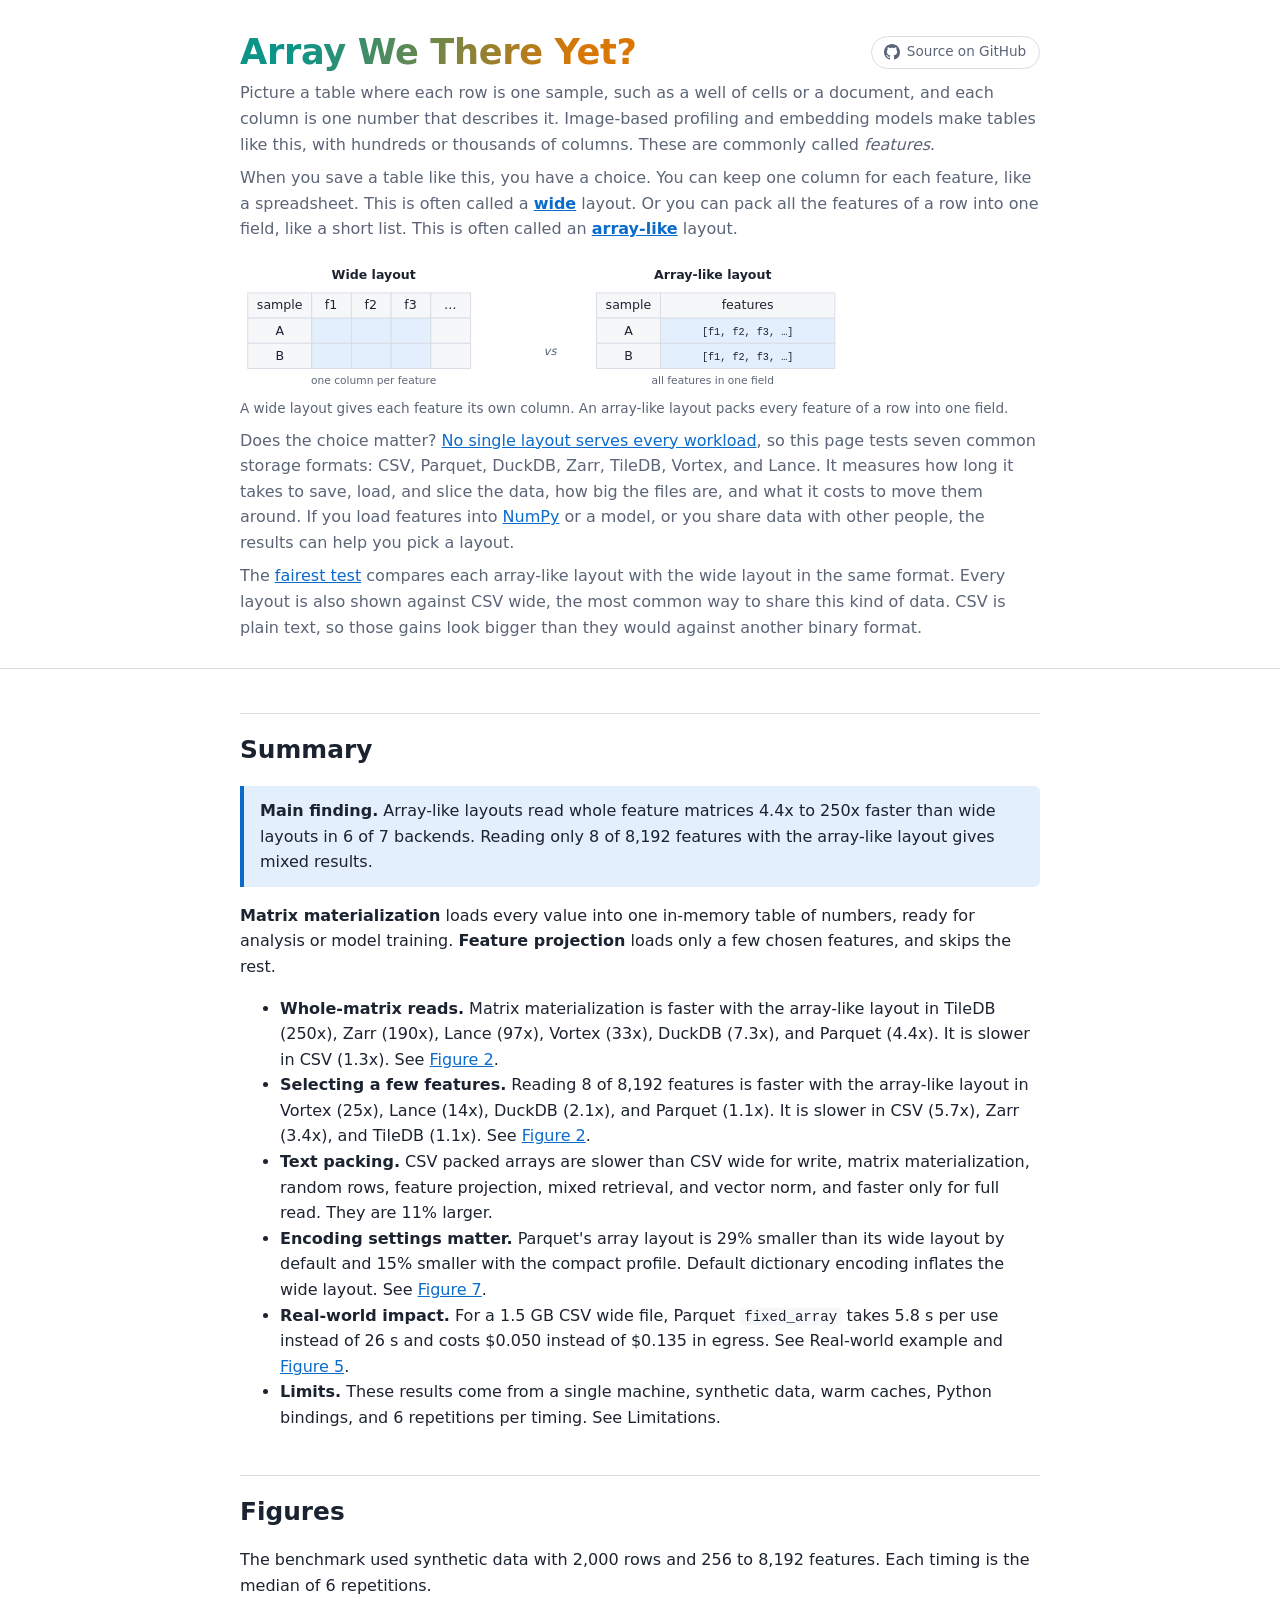
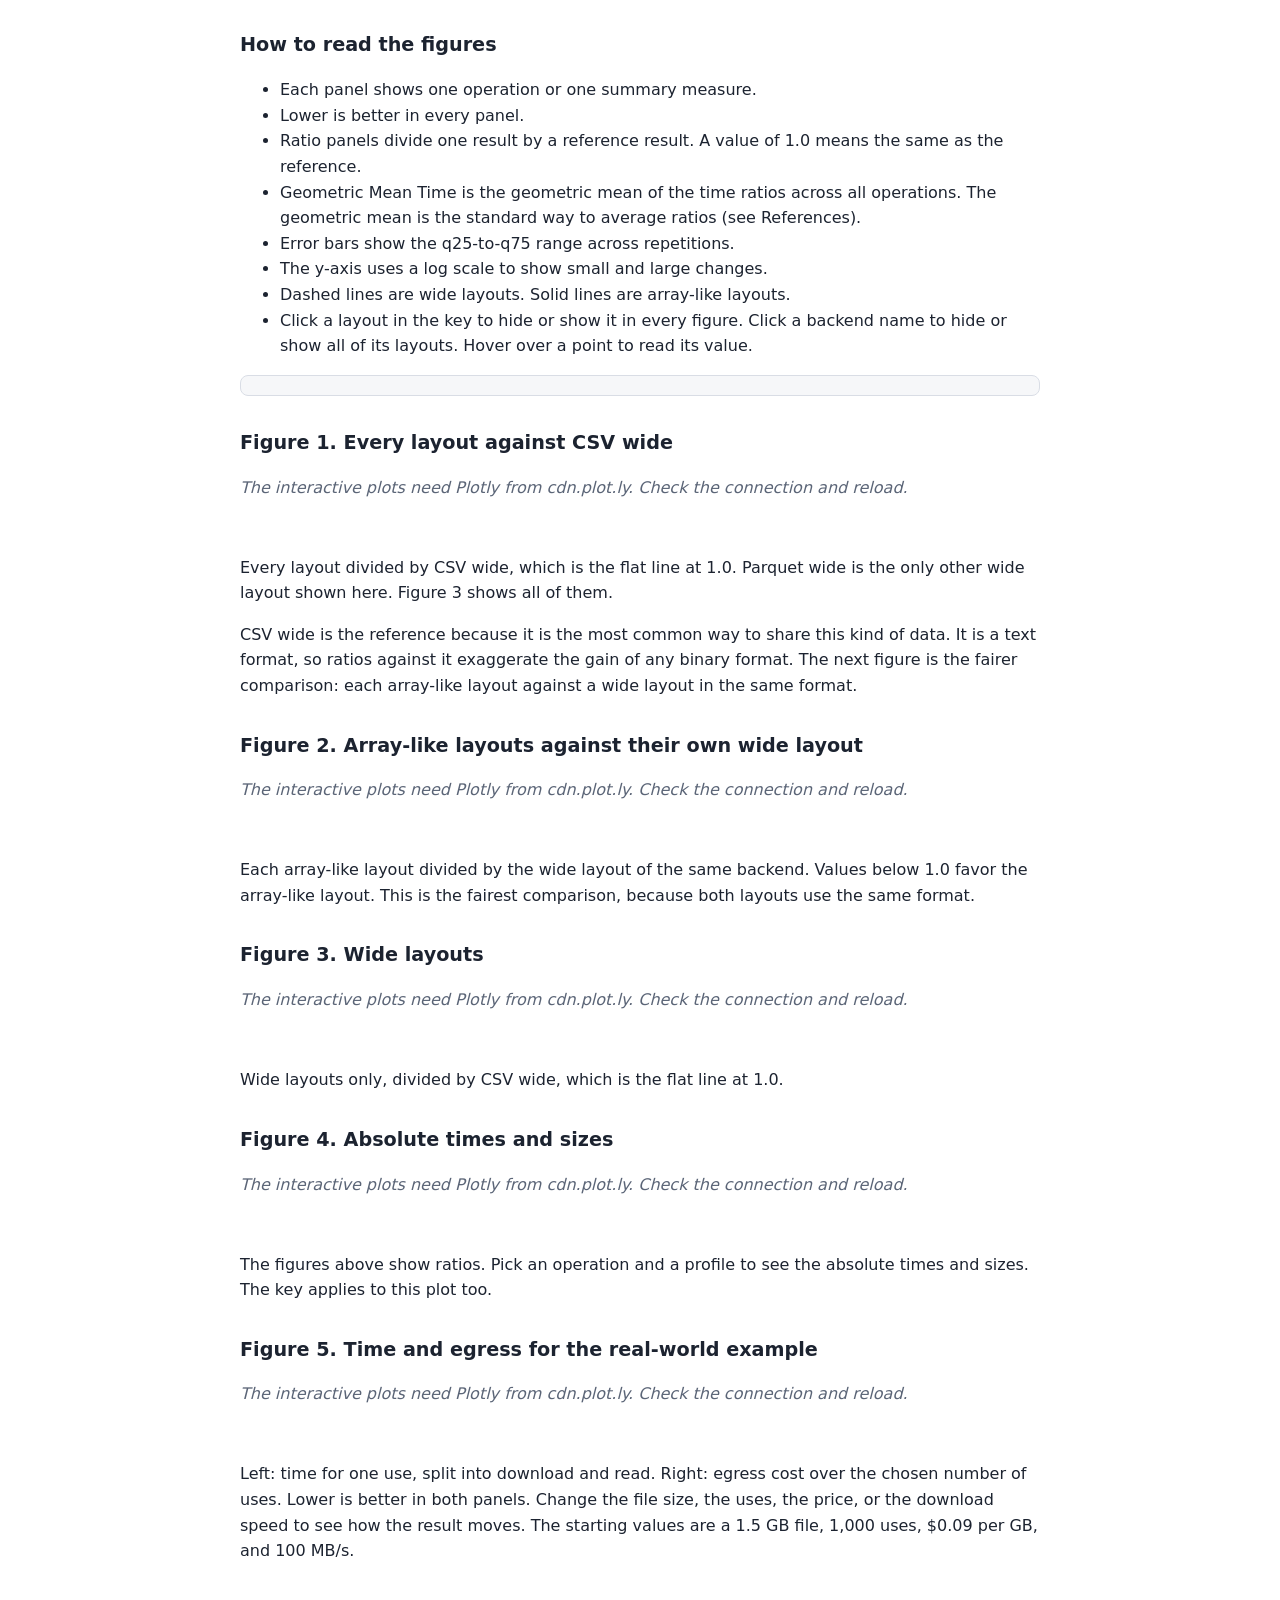
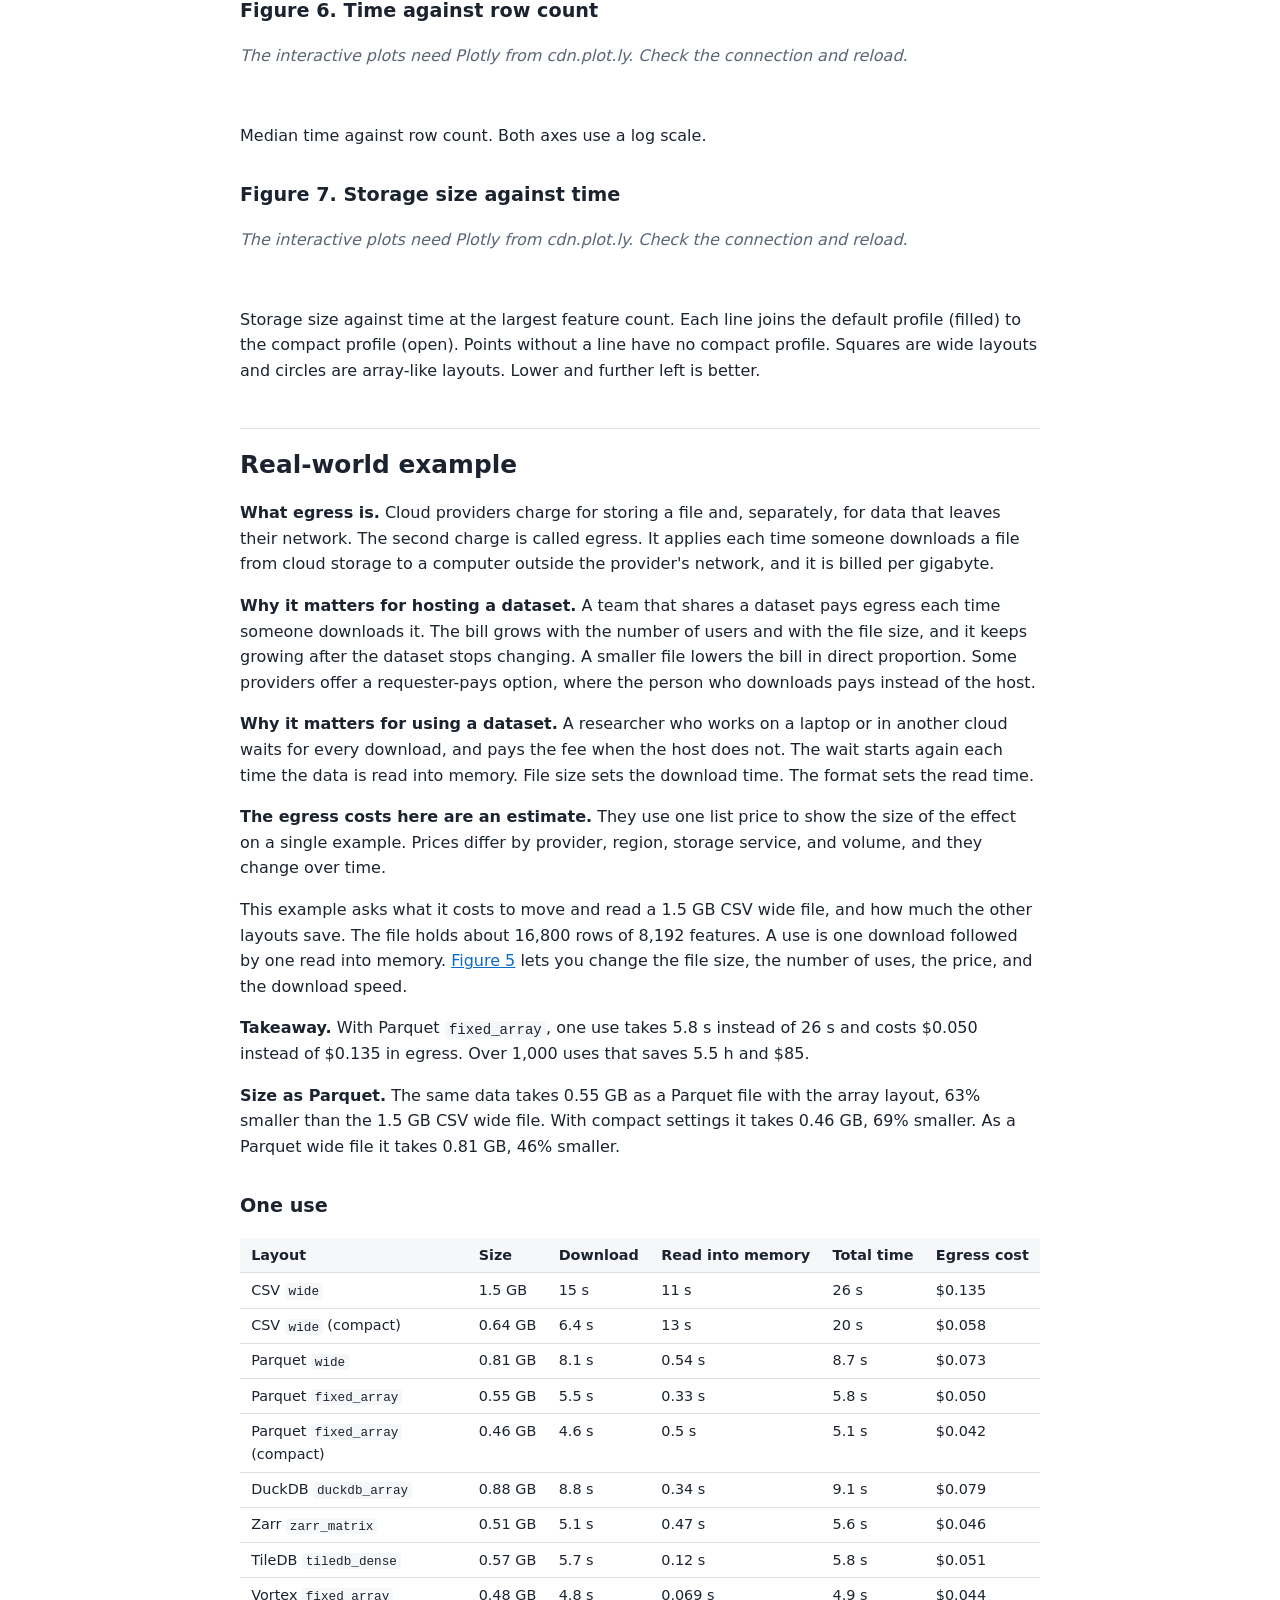
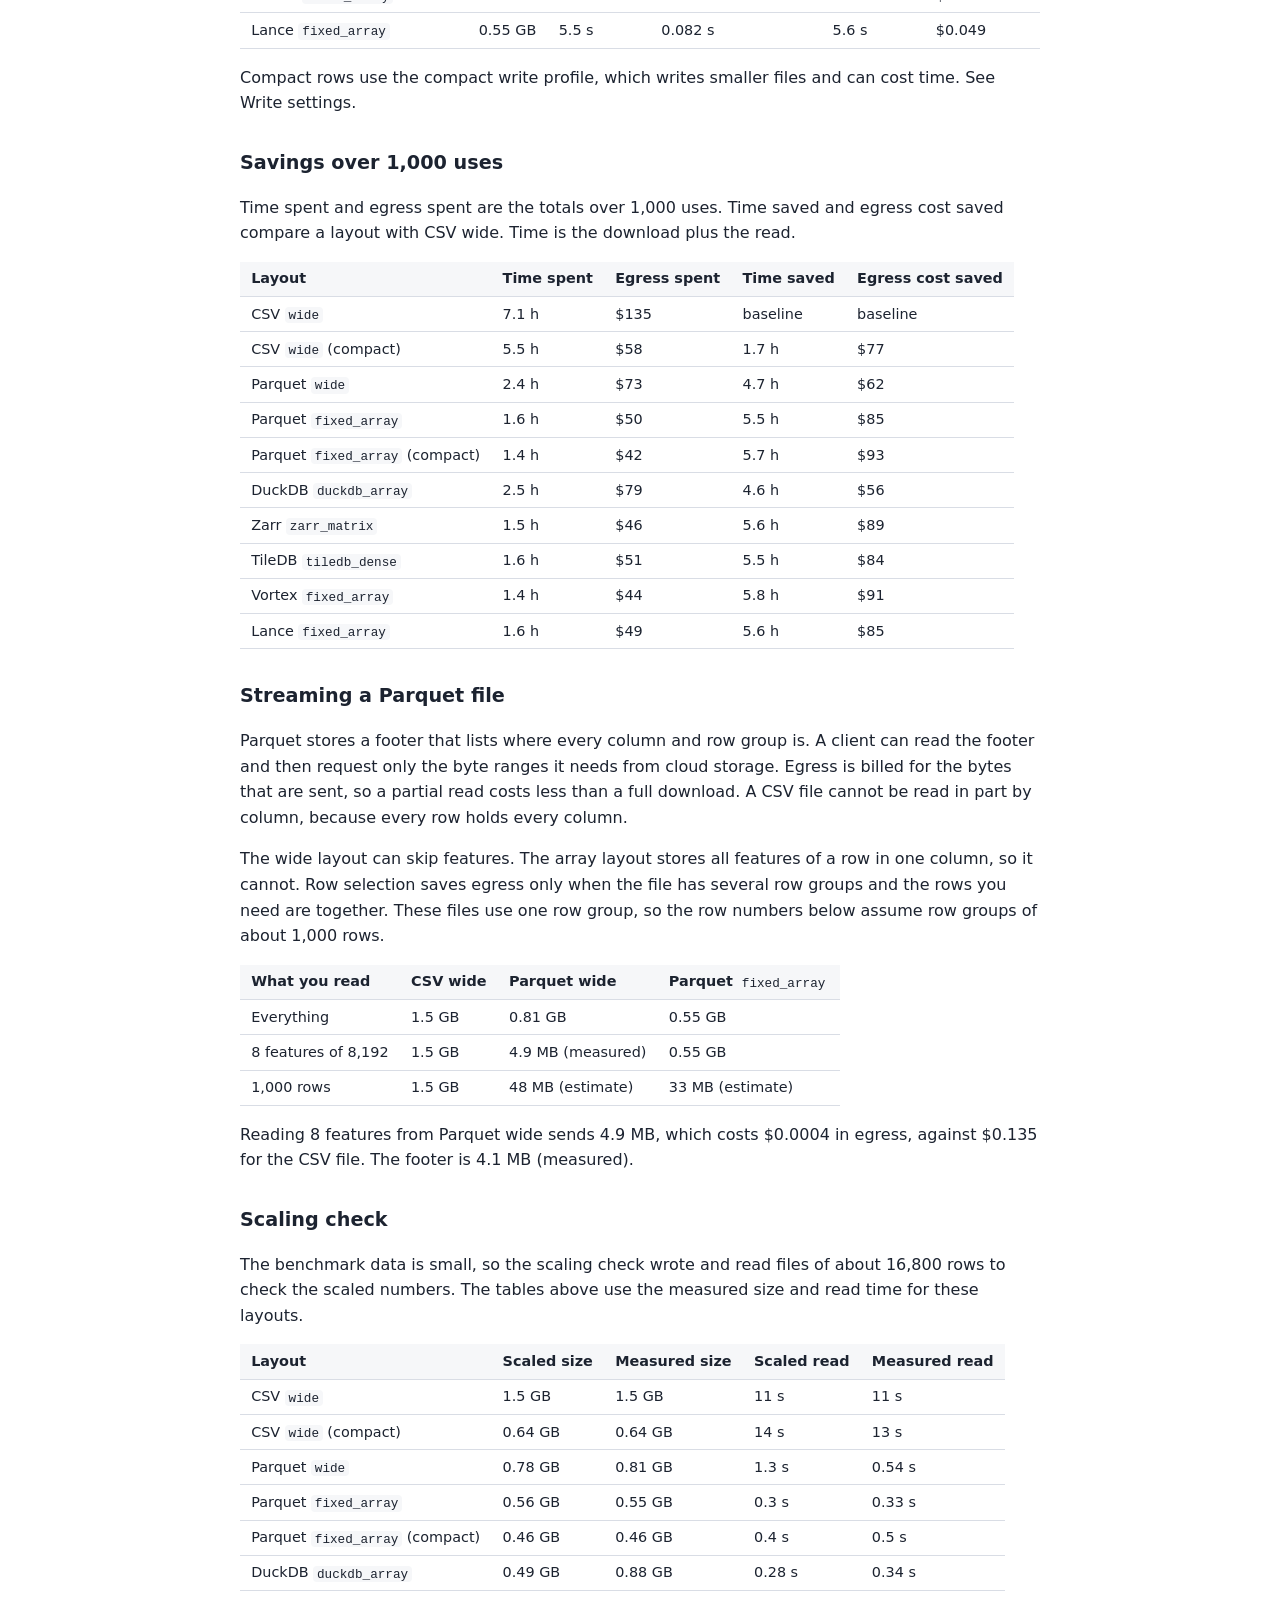
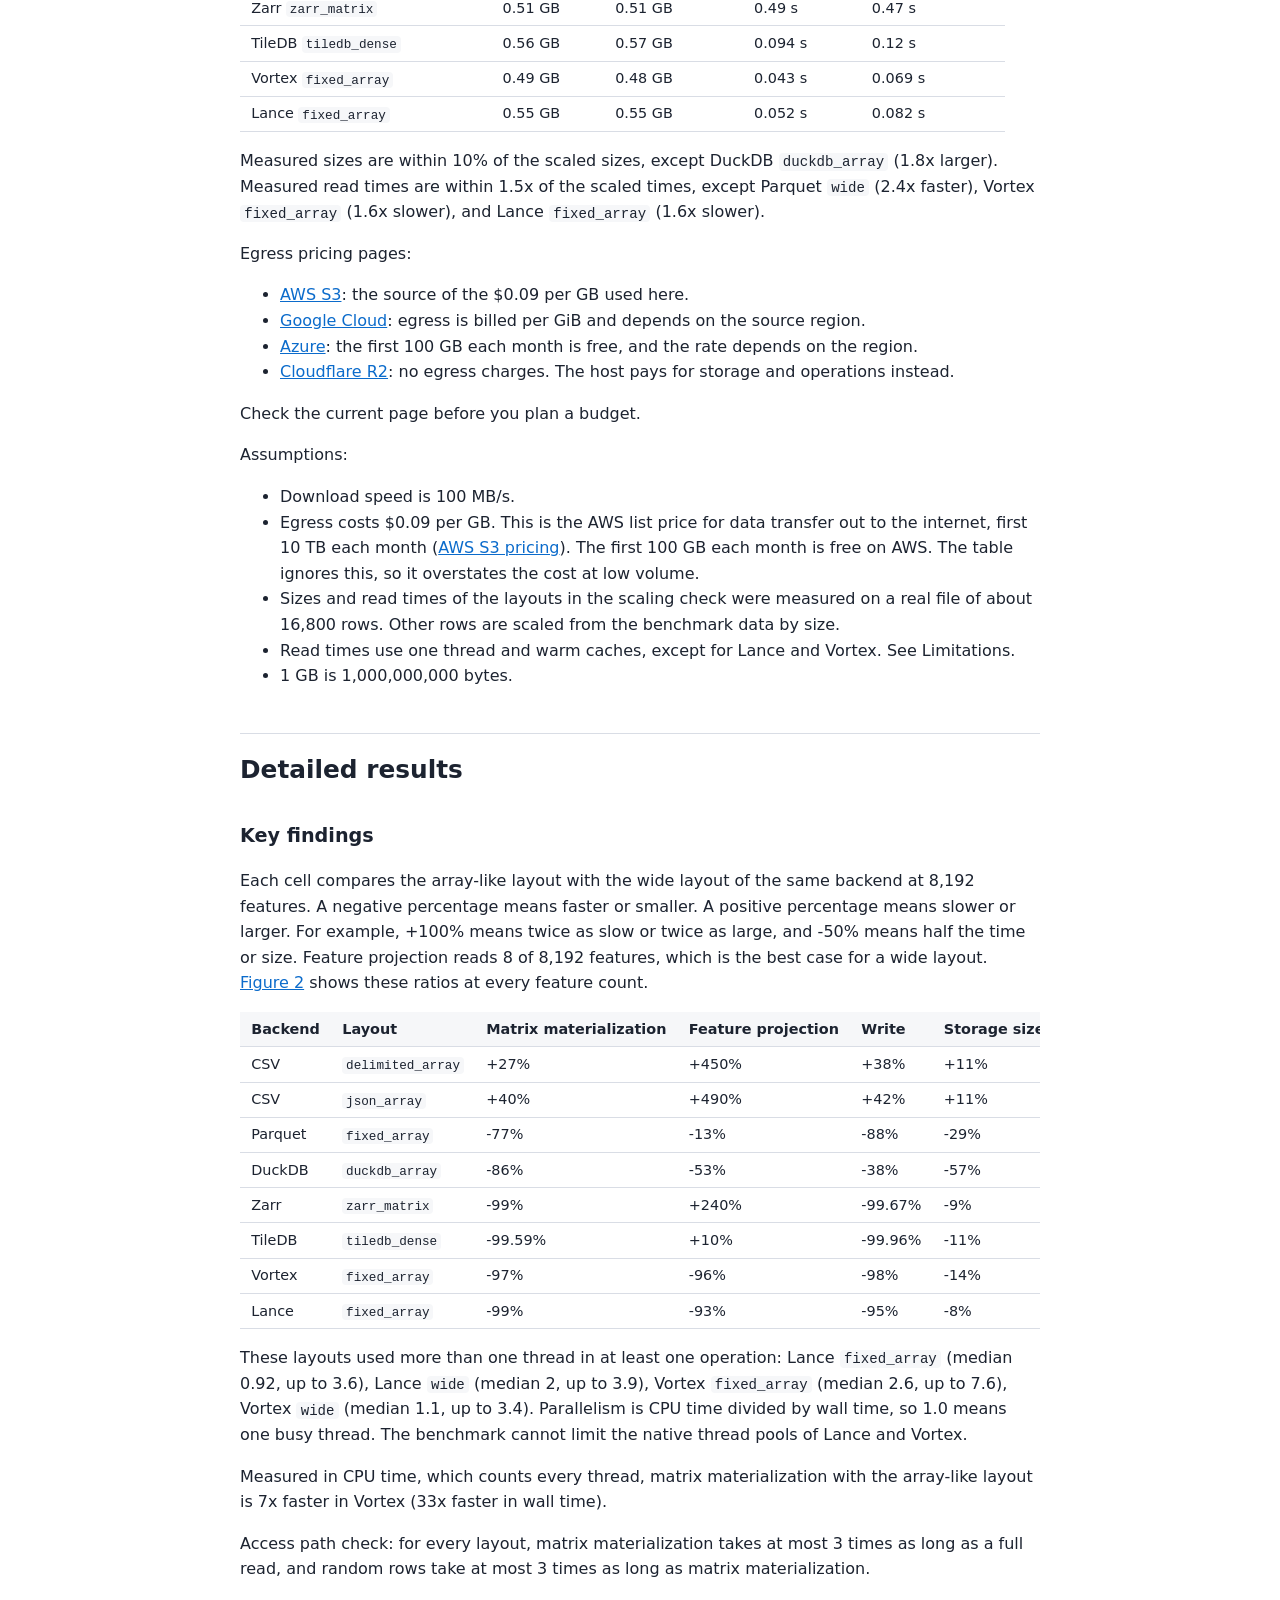
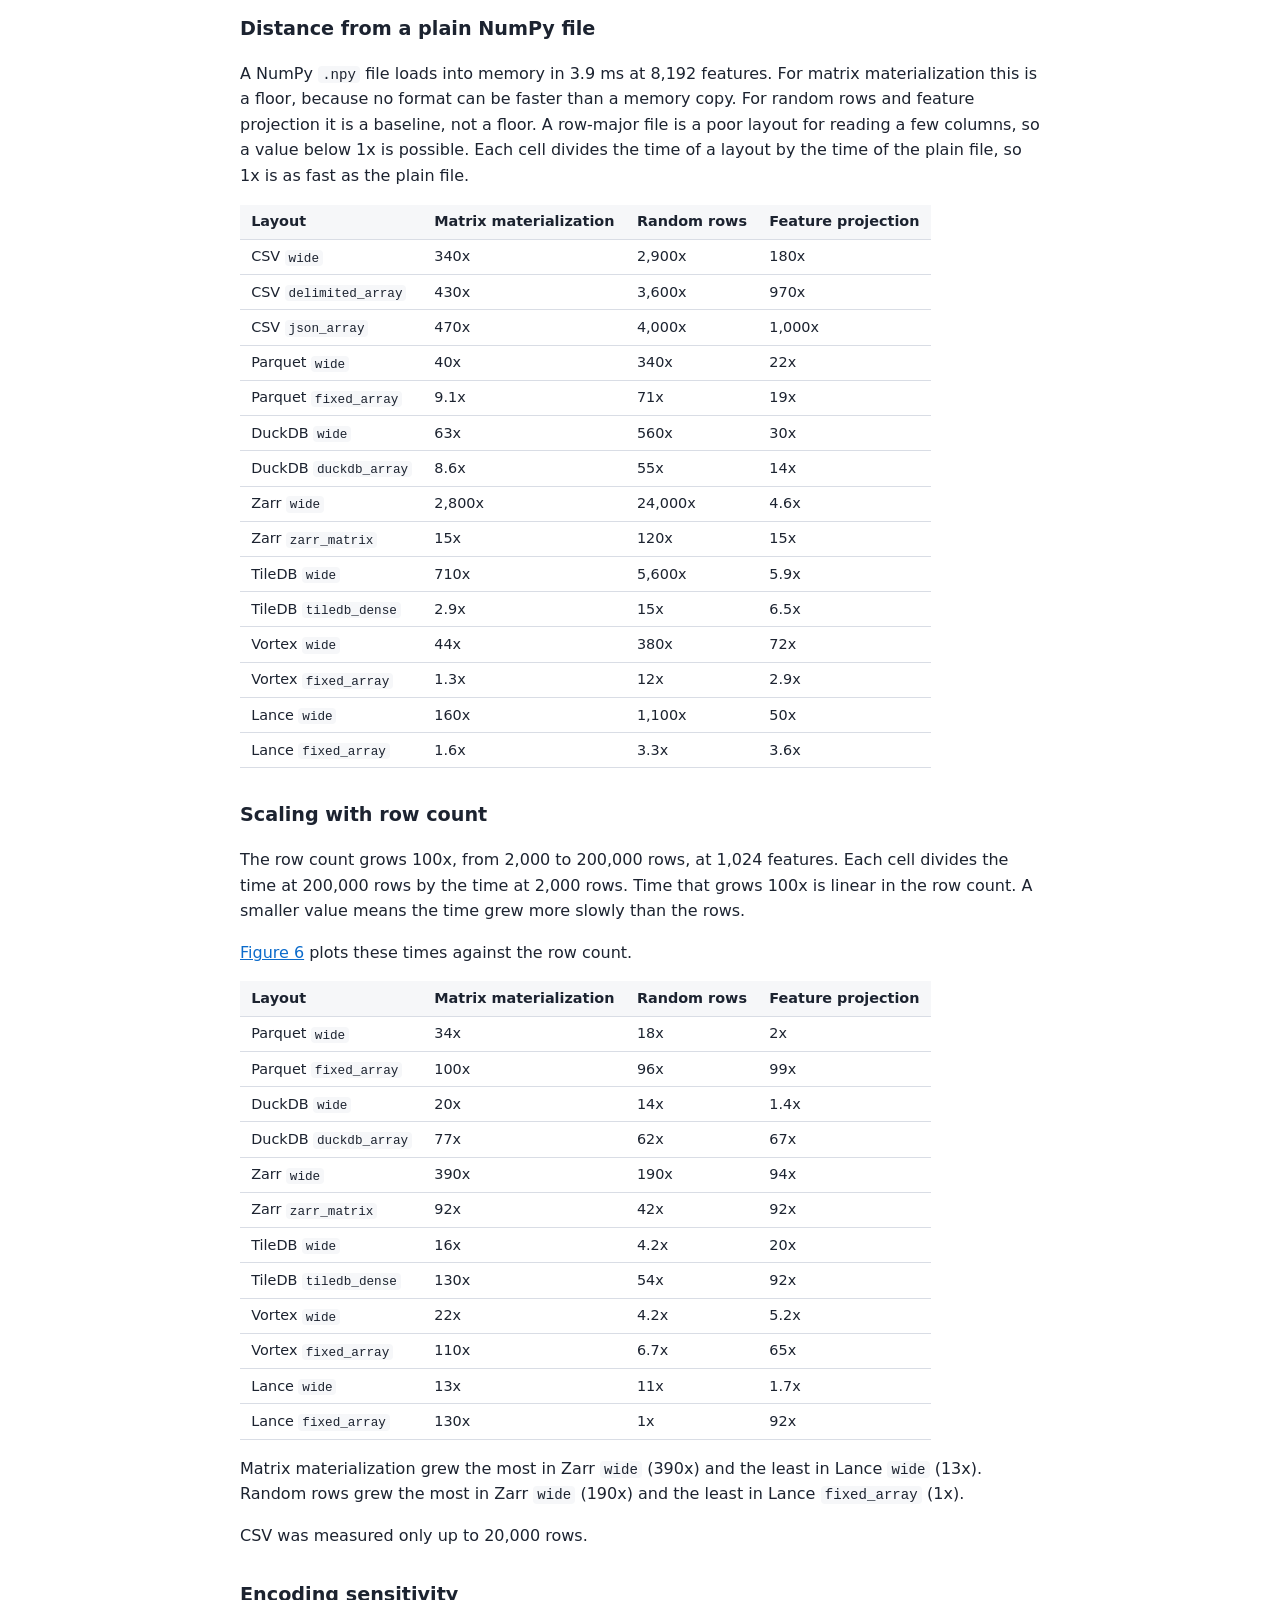
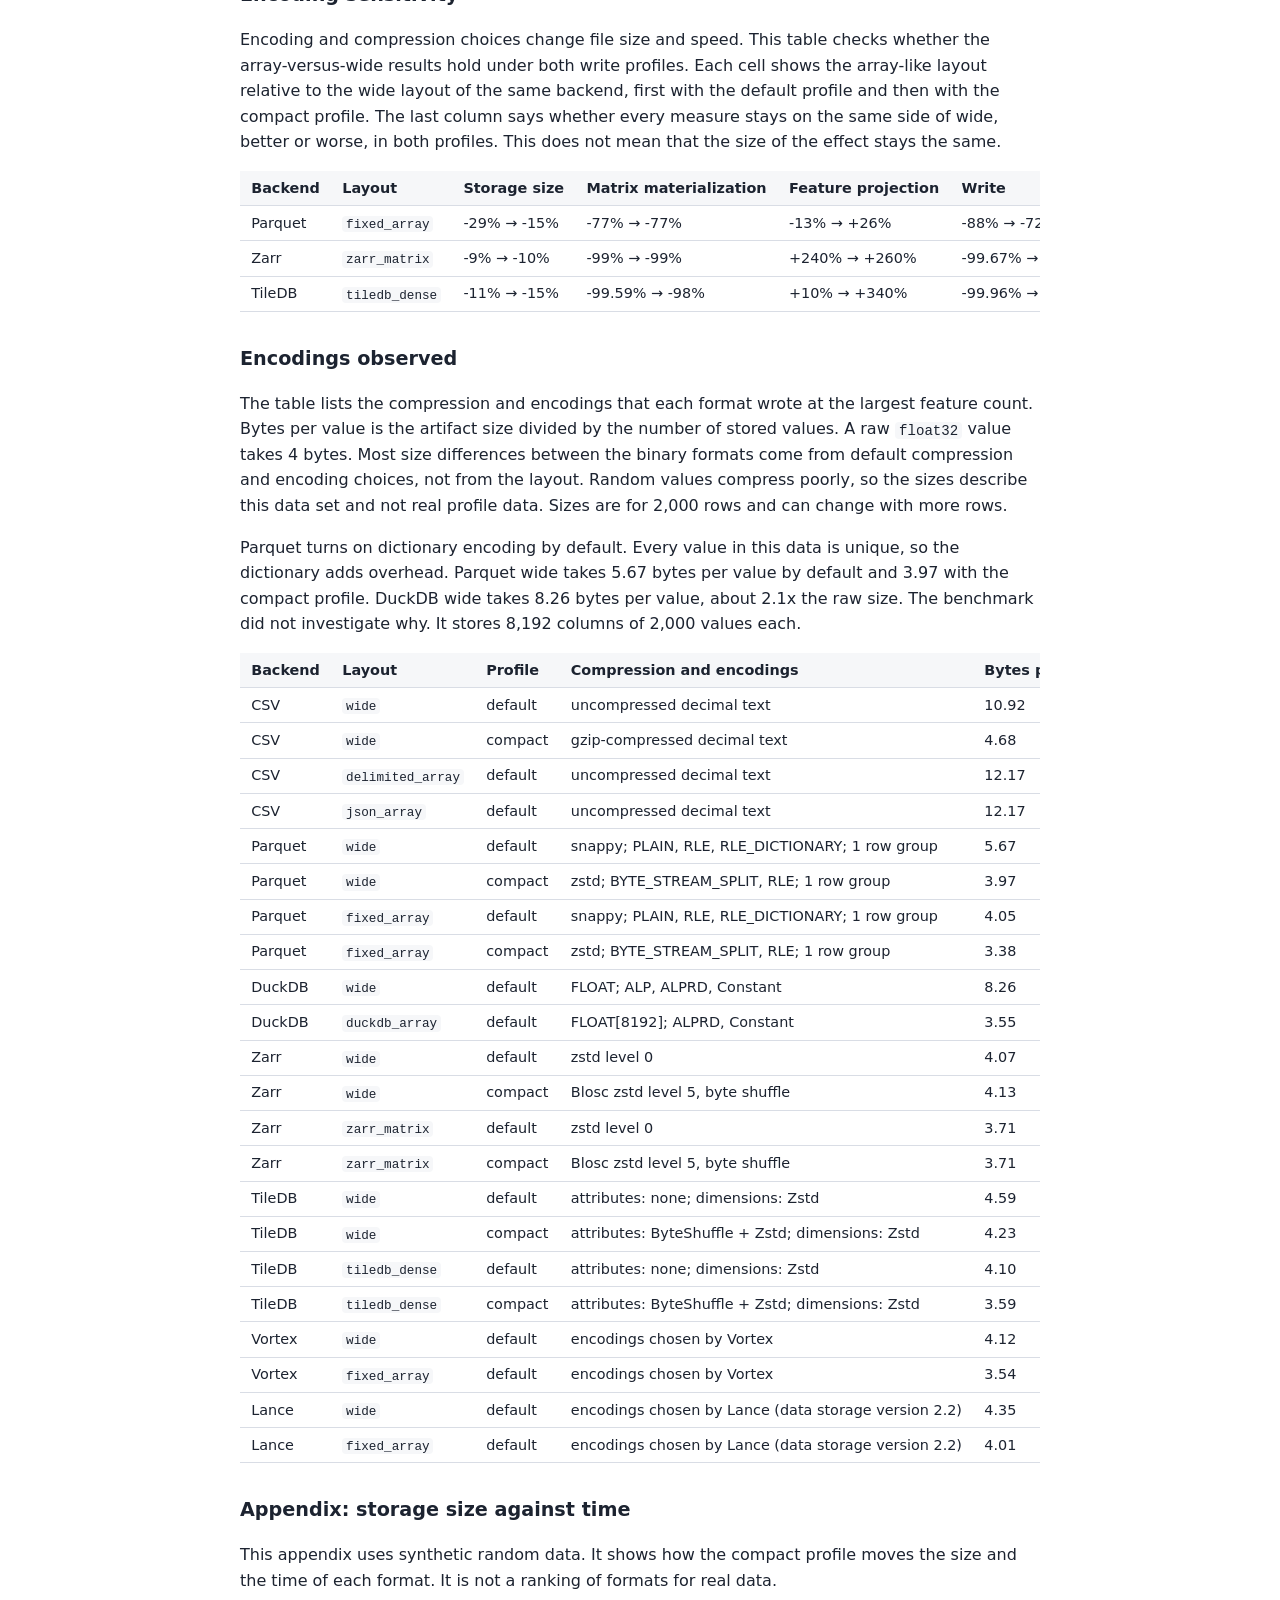
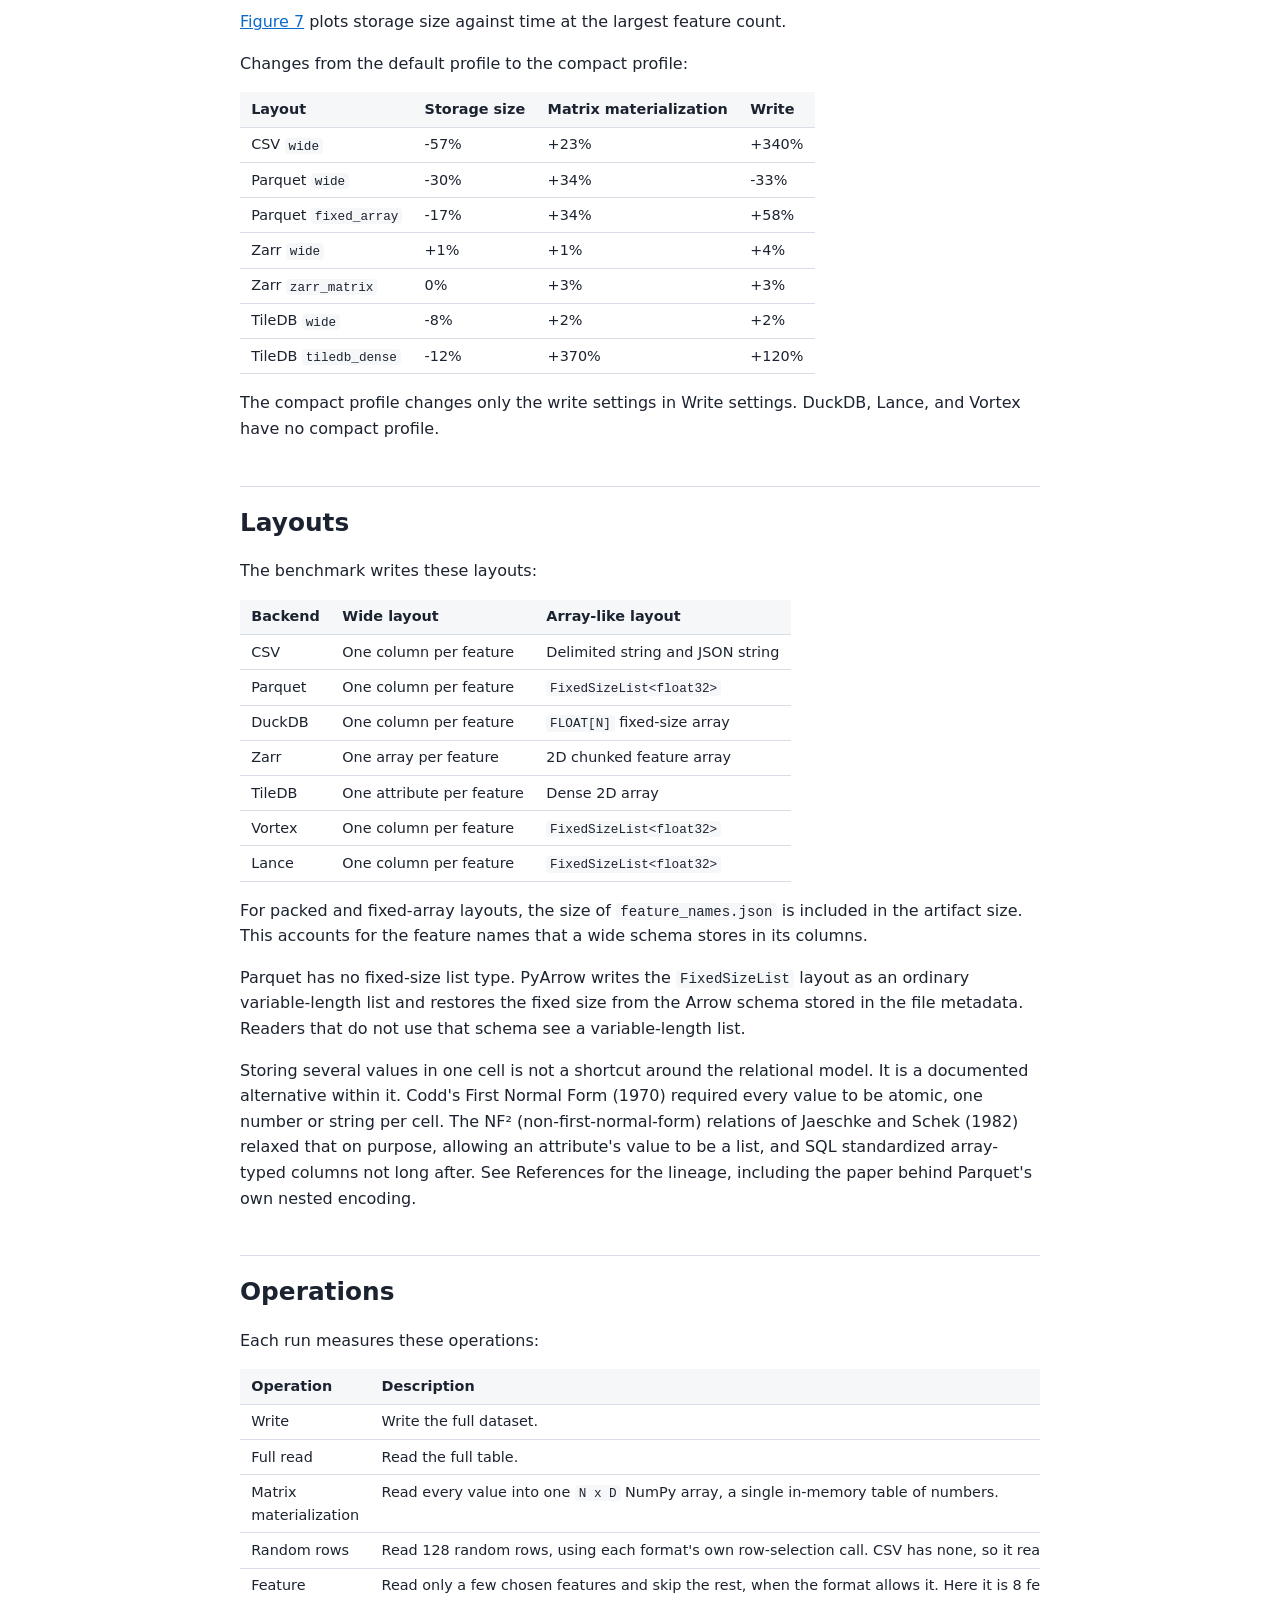
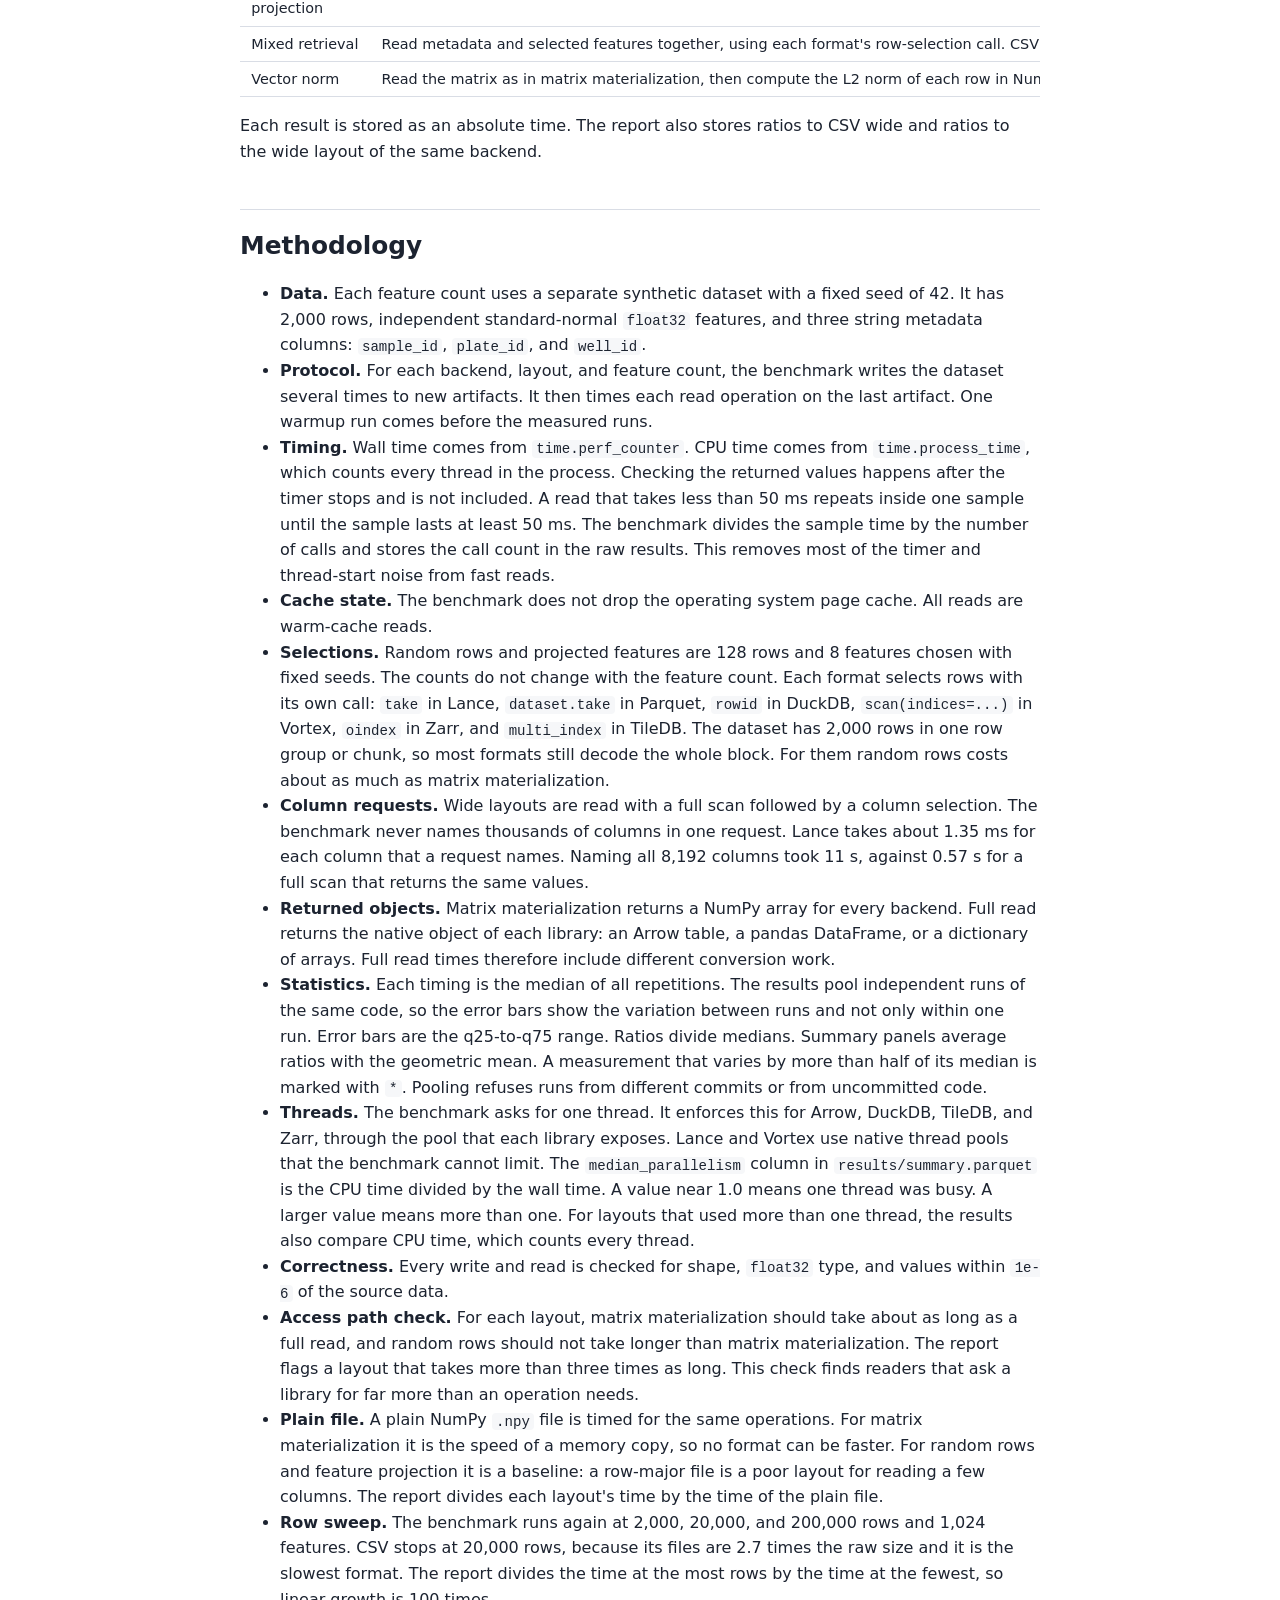
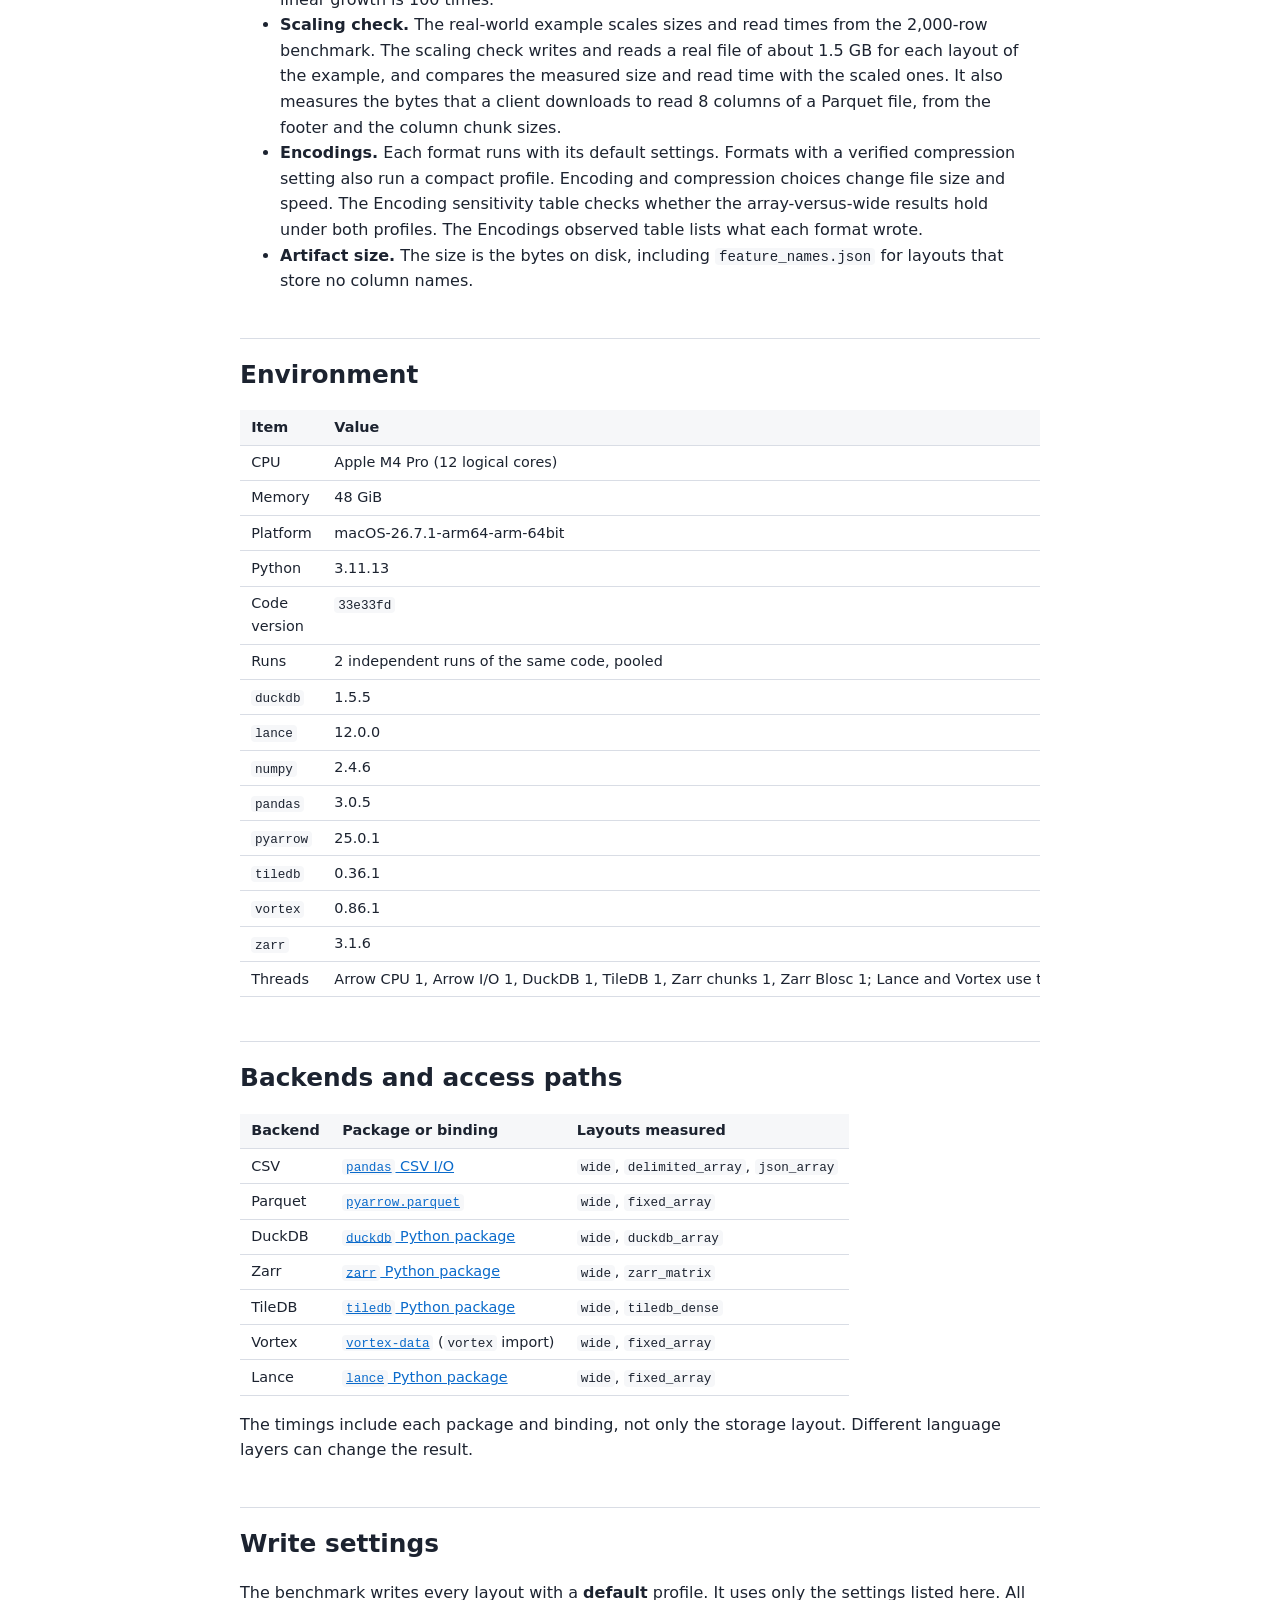
==== commit e736ab5b: "Deploying to pages from @ d33bs/array-we-there-yet@d20f821bc8daef22bfa63096261df63f6a2ea2e7 🚀" ====
--- a/index.html
+++ b/index.html
@@ -222,15 +222,15 @@
   <main id="report">
 <h2 id="summary">Summary</h2>
 <blockquote>
-<p><strong>Main finding.</strong> Array-like layouts read whole feature matrices 4.5x to 590x faster than wide layouts in 6 of 7 backends. Reading only 8 of 8,192 features with the array-like layout gives mixed results.</p>
+<p><strong>Main finding.</strong> Array-like layouts read whole feature matrices 4.4x to 250x faster than wide layouts in 6 of 7 backends. Reading only 8 of 8,192 features with the array-like layout gives mixed results.</p>
 </blockquote>
 <p><strong>Matrix materialization</strong> loads every value into one in-memory table of numbers, ready for analysis or model training. <strong>Feature projection</strong> loads only a few chosen features, and skips the rest.</p>
 <ul>
-<li><strong>Whole-matrix reads.</strong> Matrix materialization is faster with the array-like layout in Zarr (590x), TileDB (240x), Lance (77x), Vortex (35x), DuckDB (8.1x), and Parquet (4.5x). It is slower in CSV (2.2x). See <a href="#figure-2">Figure 2</a>.</li>
-<li><strong>Selecting a few features.</strong> Reading 8 of 8,192 features is faster with the array-like layout in Vortex (25x), Lance (14x), and DuckDB (2.1x). It is about the same in Parquet, Zarr, and TileDB. It is slower in CSV (7.2x). See <a href="#figure-2">Figure 2</a>.</li>
-<li><strong>Text packing.</strong> CSV packed arrays are slower than CSV wide for write, full read, matrix materialization, random rows, feature projection, mixed retrieval, and vector norm. They are 11% larger.</li>
+<li><strong>Whole-matrix reads.</strong> Matrix materialization is faster with the array-like layout in TileDB (250x), Zarr (190x), Lance (97x), Vortex (33x), DuckDB (7.3x), and Parquet (4.4x). It is slower in CSV (1.3x). See <a href="#figure-2">Figure 2</a>.</li>
+<li><strong>Selecting a few features.</strong> Reading 8 of 8,192 features is faster with the array-like layout in Vortex (25x), Lance (14x), DuckDB (2.1x), and Parquet (1.1x). It is slower in CSV (5.7x), Zarr (3.4x), and TileDB (1.1x). See <a href="#figure-2">Figure 2</a>.</li>
+<li><strong>Text packing.</strong> CSV packed arrays are slower than CSV wide for write, matrix materialization, random rows, feature projection, mixed retrieval, and vector norm, and faster only for full read. They are 11% larger.</li>
 <li><strong>Encoding settings matter.</strong> Parquet's array layout is 29% smaller than its wide layout by default and 15% smaller with the compact profile. Default dictionary encoding inflates the wide layout. See <a href="#figure-7">Figure 7</a>.</li>
-<li><strong>Real-world impact.</strong> For a 1.5 GB CSV wide file, Parquet <code>fixed_array</code> takes 5.9 s per use instead of 26 s and costs $0.050 instead of $0.135 in egress. See Real-world example and <a href="#figure-5">Figure 5</a>.</li>
+<li><strong>Real-world impact.</strong> For a 1.5 GB CSV wide file, Parquet <code>fixed_array</code> takes 5.8 s per use instead of 26 s and costs $0.050 instead of $0.135 in egress. See Real-world example and <a href="#figure-5">Figure 5</a>.</li>
 <li><strong>Limits.</strong> These results come from a single machine, synthetic data, warm caches, Python bindings, and 6 repetitions per timing. See Limitations.</li>
 </ul>
 <h2 id="figures">Figures</h2>
@@ -277,7 +277,7 @@
 <p><strong>Why it matters for using a dataset.</strong> A researcher who works on a laptop or in another cloud waits for every download, and pays the fee when the host does not. The wait starts again each time the data is read into memory. File size sets the download time. The format sets the read time.</p>
 <p><strong>The egress costs here are an estimate.</strong> They use one list price to show the size of the effect on a single example. Prices differ by provider, region, storage service, and volume, and they change over time.</p>
 <p>This example asks what it costs to move and read a 1.5 GB CSV wide file, and how much the other layouts save. The file holds about 16,800 rows of 8,192 features. A use is one download followed by one read into memory. <a href="#figure-5">Figure 5</a> lets you change the file size, the number of uses, the price, and the download speed.</p>
-<p><strong>Takeaway.</strong> With Parquet <code>fixed_array</code>, one use takes 5.9 s instead of 26 s and costs $0.050 instead of $0.135 in egress. Over 1,000 uses that saves 5.5 h and $85.</p>
+<p><strong>Takeaway.</strong> With Parquet <code>fixed_array</code>, one use takes 5.8 s instead of 26 s and costs $0.050 instead of $0.135 in egress. Over 1,000 uses that saves 5.5 h and $85.</p>
 <p><strong>Size as Parquet.</strong> The same data takes 0.55 GB as a Parquet file with the array layout, 63% smaller than the 1.5 GB CSV wide file. With compact settings it takes 0.46 GB, 69% smaller. As a Parquet wide file it takes 0.81 GB, 46% smaller.</p>
 <h3 id="one-use">One use</h3>
 <table>
@@ -320,15 +320,15 @@
 <td>Parquet <code>fixed_array</code></td>
 <td>0.55 GB</td>
 <td>5.5 s</td>
-<td>0.35 s</td>
-<td>5.9 s</td>
+<td>0.33 s</td>
+<td>5.8 s</td>
 <td>$0.050</td>
 </tr>
 <tr>
 <td>Parquet <code>fixed_array</code> (compact)</td>
 <td>0.46 GB</td>
 <td>4.6 s</td>
-<td>0.48 s</td>
+<td>0.5 s</td>
 <td>5.1 s</td>
 <td>$0.042</td>
 </tr>
@@ -344,15 +344,15 @@
 <td>Zarr <code>zarr_matrix</code></td>
 <td>0.51 GB</td>
 <td>5.1 s</td>
-<td>0.088 s</td>
-<td>5.2 s</td>
+<td>0.47 s</td>
+<td>5.6 s</td>
 <td>$0.046</td>
 </tr>
 <tr>
 <td>TileDB <code>tiledb_dense</code></td>
 <td>0.57 GB</td>
 <td>5.7 s</td>
-<td>0.13 s</td>
+<td>0.12 s</td>
 <td>5.8 s</td>
 <td>$0.051</td>
 </tr>
@@ -360,7 +360,7 @@
 <td>Vortex <code>fixed_array</code></td>
 <td>0.48 GB</td>
 <td>4.8 s</td>
-<td>0.076 s</td>
+<td>0.069 s</td>
 <td>4.9 s</td>
 <td>$0.044</td>
 </tr>
@@ -368,7 +368,7 @@
 <td>Lance <code>fixed_array</code></td>
 <td>0.55 GB</td>
 <td>5.5 s</td>
-<td>0.09 s</td>
+<td>0.082 s</td>
 <td>5.6 s</td>
 <td>$0.049</td>
 </tr>
@@ -432,9 +432,9 @@
 </tr>
 <tr>
 <td>Zarr <code>zarr_matrix</code></td>
-<td>1.4 h</td>
+<td>1.5 h</td>
 <td>$46</td>
-<td>5.7 h</td>
+<td>5.6 h</td>
 <td>$89</td>
 </tr>
 <tr>
@@ -511,7 +511,7 @@
 <td>CSV <code>wide</code></td>
 <td>1.5 GB</td>
 <td>1.5 GB</td>
-<td>12 s</td>
+<td>11 s</td>
 <td>11 s</td>
 </tr>
 <tr>
@@ -525,61 +525,61 @@
 <td>Parquet <code>wide</code></td>
 <td>0.78 GB</td>
 <td>0.81 GB</td>
-<td>1.4 s</td>
+<td>1.3 s</td>
 <td>0.54 s</td>
 </tr>
 <tr>
 <td>Parquet <code>fixed_array</code></td>
 <td>0.56 GB</td>
 <td>0.55 GB</td>
-<td>0.31 s</td>
-<td>0.35 s</td>
+<td>0.3 s</td>
+<td>0.33 s</td>
 </tr>
 <tr>
 <td>Parquet <code>fixed_array</code> (compact)</td>
 <td>0.46 GB</td>
 <td>0.46 GB</td>
-<td>0.41 s</td>
-<td>0.48 s</td>
+<td>0.4 s</td>
+<td>0.5 s</td>
 </tr>
 <tr>
 <td>DuckDB <code>duckdb_array</code></td>
 <td>0.49 GB</td>
 <td>0.88 GB</td>
-<td>0.29 s</td>
+<td>0.28 s</td>
 <td>0.34 s</td>
 </tr>
 <tr>
 <td>Zarr <code>zarr_matrix</code></td>
 <td>0.51 GB</td>
 <td>0.51 GB</td>
-<td>0.12 s</td>
-<td>0.088 s</td>
+<td>0.49 s</td>
+<td>0.47 s</td>
 </tr>
 <tr>
 <td>TileDB <code>tiledb_dense</code></td>
 <td>0.56 GB</td>
 <td>0.57 GB</td>
 <td>0.094 s</td>
-<td>0.13 s</td>
+<td>0.12 s</td>
 </tr>
 <tr>
 <td>Vortex <code>fixed_array</code></td>
 <td>0.49 GB</td>
 <td>0.48 GB</td>
-<td>0.042 s</td>
-<td>0.076 s</td>
+<td>0.043 s</td>
+<td>0.069 s</td>
 </tr>
 <tr>
 <td>Lance <code>fixed_array</code></td>
 <td>0.55 GB</td>
 <td>0.55 GB</td>
-<td>0.067 s</td>
-<td>0.09 s</td>
+<td>0.052 s</td>
+<td>0.082 s</td>
 </tr>
 </tbody>
 </table>
-<p>Measured sizes are within 10% of the scaled sizes, except DuckDB <code>duckdb_array</code> (1.8x larger). Measured read times are within 1.5x of the scaled times, except Parquet <code>wide</code> (2.5x faster) and Vortex <code>fixed_array</code> (1.8x slower).</p>
+<p>Measured sizes are within 10% of the scaled sizes, except DuckDB <code>duckdb_array</code> (1.8x larger). Measured read times are within 1.5x of the scaled times, except Parquet <code>wide</code> (2.4x faster), Vortex <code>fixed_array</code> (1.6x slower), and Lance <code>fixed_array</code> (1.6x slower).</p>
 <p>Egress pricing pages:</p>
 <ul>
 <li><a href="https://aws.amazon.com/s3/pricing/">AWS S3</a>: the source of the $0.09 per GB used here.</li>
@@ -614,49 +614,49 @@
 <tr>
 <td>CSV</td>
 <td><code>delimited_array</code></td>
-<td>+140%*</td>
-<td>+850%*</td>
-<td>+150%*</td>
+<td>+27%</td>
+<td>+450%</td>
+<td>+38%</td>
 <td>+11%</td>
 </tr>
 <tr>
 <td>CSV</td>
 <td><code>json_array</code></td>
-<td>+100%*</td>
-<td>+450%</td>
-<td>+130%*</td>
+<td>+40%</td>
+<td>+490%</td>
+<td>+42%</td>
 <td>+11%</td>
 </tr>
 <tr>
 <td>Parquet</td>
 <td><code>fixed_array</code></td>
-<td>-78%</td>
-<td>-7%</td>
+<td>-77%</td>
+<td>-13%</td>
 <td>-88%</td>
 <td>-29%</td>
 </tr>
 <tr>
 <td>DuckDB</td>
 <td><code>duckdb_array</code></td>
-<td>-88%</td>
+<td>-86%</td>
 <td>-53%</td>
-<td>-36%</td>
+<td>-38%</td>
 <td>-57%</td>
 </tr>
 <tr>
 <td>Zarr</td>
 <td><code>zarr_matrix</code></td>
-<td>-99.83%</td>
-<td>-5%</td>
-<td>-99.72%</td>
+<td>-99%</td>
+<td>+240%</td>
+<td>-99.67%</td>
 <td>-9%</td>
 </tr>
 <tr>
 <td>TileDB</td>
 <td><code>tiledb_dense</code></td>
 <td>-99.59%</td>
-<td>+9%</td>
-<td>-99.95%*</td>
+<td>+10%</td>
+<td>-99.96%</td>
 <td>-11%</td>
 </tr>
 <tr>
@@ -664,7 +664,7 @@
 <td><code>fixed_array</code></td>
 <td>-97%</td>
 <td>-96%</td>
-<td>-97%</td>
+<td>-98%</td>
 <td>-14%</td>
 </tr>
 <tr>
@@ -677,9 +677,8 @@
 </tr>
 </tbody>
 </table>
-<p>An asterisk (<code>*</code>) marks a cell whose measurement varies by more than half of its median. 22 of 630 measurements (3%) vary this much.</p>
-<p>These layouts used more than one thread in at least one operation: Lance <code>fixed_array</code> (median 0.93, up to 3.8), Lance <code>wide</code> (median 2, up to 3.9), Vortex <code>fixed_array</code> (median 2.5, up to 7.7), Vortex <code>wide</code> (median 1.1, up to 3.2), Zarr <code>zarr_matrix</code> (median 1.6, up to 5). Parallelism is CPU time divided by wall time, so 1.0 means one busy thread. The benchmark cannot limit the native thread pools of Lance and Vortex.</p>
-<p>Measured in CPU time, which counts every thread, matrix materialization with the array-like layout is 85x faster in Zarr (590x faster in wall time) and 7.1x faster in Vortex (35x faster in wall time).</p>
+<p>These layouts used more than one thread in at least one operation: Lance <code>fixed_array</code> (median 0.92, up to 3.6), Lance <code>wide</code> (median 2, up to 3.9), Vortex <code>fixed_array</code> (median 2.6, up to 7.6), Vortex <code>wide</code> (median 1.1, up to 3.4). Parallelism is CPU time divided by wall time, so 1.0 means one busy thread. The benchmark cannot limit the native thread pools of Lance and Vortex.</p>
+<p>Measured in CPU time, which counts every thread, matrix materialization with the array-like layout is 7x faster in Vortex (33x faster in wall time).</p>
 <p>Access path check: for every layout, matrix materialization takes at most 3 times as long as a full read, and random rows take at most 3 times as long as matrix materialization.</p>
 <h3 id="distance-from-a-plain-numpy-file">Distance from a plain NumPy file</h3>
 <p>A NumPy <code>.npy</code> file loads into memory in 3.9 ms at 8,192 features. For matrix materialization this is a floor, because no format can be faster than a memory copy. For random rows and feature projection it is a baseline, not a floor. A row-major file is a poor layout for reading a few columns, so a value below 1x is possible. Each cell divides the time of a layout by the time of the plain file, so 1x is as fast as the plain file.</p>
@@ -695,93 +694,93 @@
 <tbody>
 <tr>
 <td>CSV <code>wide</code></td>
-<td>380x</td>
-<td>3,000x</td>
-<td>150x</td>
+<td>340x</td>
+<td>2,900x</td>
+<td>180x</td>
 </tr>
 <tr>
 <td>CSV <code>delimited_array</code></td>
-<td>900x</td>
-<td>7,000x</td>
-<td>1,400x</td>
+<td>430x</td>
+<td>3,600x</td>
+<td>970x</td>
 </tr>
 <tr>
 <td>CSV <code>json_array</code></td>
-<td>760x</td>
-<td>6,600x</td>
-<td>820x</td>
+<td>470x</td>
+<td>4,000x</td>
+<td>1,000x</td>
 </tr>
 <tr>
 <td>Parquet <code>wide</code></td>
-<td>42x</td>
-<td>330x</td>
-<td>17x</td>
+<td>40x</td>
+<td>340x</td>
+<td>22x</td>
 </tr>
 <tr>
 <td>Parquet <code>fixed_array</code></td>
-<td>9.4x</td>
-<td>70x</td>
-<td>16x</td>
+<td>9.1x</td>
+<td>71x</td>
+<td>19x</td>
 </tr>
 <tr>
 <td>DuckDB <code>wide</code></td>
-<td>71x</td>
-<td>540x</td>
-<td>23x</td>
+<td>63x</td>
+<td>560x</td>
+<td>30x</td>
 </tr>
 <tr>
 <td>DuckDB <code>duckdb_array</code></td>
-<td>8.7x</td>
-<td>52x</td>
-<td>11x</td>
+<td>8.6x</td>
+<td>55x</td>
+<td>14x</td>
 </tr>
 <tr>
 <td>Zarr <code>wide</code></td>
-<td>2,200x</td>
-<td>17,000x</td>
-<td>2.7x</td>
+<td>2,800x</td>
+<td>24,000x</td>
+<td>4.6x</td>
 </tr>
 <tr>
 <td>Zarr <code>zarr_matrix</code></td>
-<td>3.7x</td>
-<td>25x</td>
-<td>2.5x</td>
+<td>15x</td>
+<td>120x</td>
+<td>15x</td>
 </tr>
 <tr>
 <td>TileDB <code>wide</code></td>
-<td>690x</td>
-<td>5,200x</td>
-<td>4.4x</td>
+<td>710x</td>
+<td>5,600x</td>
+<td>5.9x</td>
 </tr>
 <tr>
 <td>TileDB <code>tiledb_dense</code></td>
 <td>2.9x</td>
-<td>14x</td>
-<td>4.8x</td>
+<td>15x</td>
+<td>6.5x</td>
 </tr>
 <tr>
 <td>Vortex <code>wide</code></td>
 <td>44x</td>
-<td>360x</td>
-<td>54x</td>
+<td>380x</td>
+<td>72x</td>
 </tr>
 <tr>
 <td>Vortex <code>fixed_array</code></td>
 <td>1.3x</td>
-<td>11x</td>
-<td>2.2x</td>
+<td>12x</td>
+<td>2.9x</td>
 </tr>
 <tr>
 <td>Lance <code>wide</code></td>
 <td>160x</td>
 <td>1,100x</td>
-<td>39x</td>
+<td>50x</td>
 </tr>
 <tr>
 <td>Lance <code>fixed_array</code></td>
-<td>2x</td>
-<td>3.5x</td>
-<td>2.8x</td>
+<td>1.6x</td>
+<td>3.3x</td>
+<td>3.6x</td>
 </tr>
 </tbody>
 </table>
@@ -800,79 +799,79 @@
 <tbody>
 <tr>
 <td>Parquet <code>wide</code></td>
-<td>36x</td>
+<td>34x</td>
 <td>18x</td>
-<td>2.1x</td>
+<td>2x</td>
 </tr>
 <tr>
 <td>Parquet <code>fixed_array</code></td>
-<td>110x</td>
-<td>95x</td>
-<td>91x</td>
+<td>100x</td>
+<td>96x</td>
+<td>99x</td>
 </tr>
 <tr>
 <td>DuckDB <code>wide</code></td>
-<td>21x</td>
+<td>20x</td>
 <td>14x</td>
 <td>1.4x</td>
 </tr>
 <tr>
 <td>DuckDB <code>duckdb_array</code></td>
-<td>76x</td>
-<td>60x</td>
-<td>68x</td>
+<td>77x</td>
+<td>62x</td>
+<td>67x</td>
 </tr>
 <tr>
 <td>Zarr <code>wide</code></td>
-<td>120x</td>
-<td>53x</td>
-<td>38x</td>
+<td>390x</td>
+<td>190x</td>
+<td>94x</td>
 </tr>
 <tr>
 <td>Zarr <code>zarr_matrix</code></td>
+<td>92x</td>
+<td>42x</td>
+<td>92x</td>
+</tr>
+<tr>
+<td>TileDB <code>wide</code></td>
+<td>16x</td>
+<td>4.2x</td>
+<td>20x</td>
+</tr>
+<tr>
+<td>TileDB <code>tiledb_dense</code></td>
+<td>130x</td>
+<td>54x</td>
+<td>92x</td>
+</tr>
+<tr>
+<td>Vortex <code>wide</code></td>
 <td>22x</td>
-<td>11x</td>
-<td>23x</td>
-</tr>
-<tr>
-<td>TileDB <code>wide</code></td>
-<td>17x</td>
 <td>4.2x</td>
-<td>21x</td>
-</tr>
-<tr>
-<td>TileDB <code>tiledb_dense</code></td>
-<td>140x</td>
-<td>54x</td>
-<td>100x</td>
-</tr>
-<tr>
-<td>Vortex <code>wide</code></td>
-<td>23x</td>
-<td>4.7x</td>
-<td>5.7x</td>
+<td>5.2x</td>
 </tr>
 <tr>
 <td>Vortex <code>fixed_array</code></td>
 <td>110x</td>
-<td>6.2x</td>
-<td>70x</td>
+<td>6.7x</td>
+<td>65x</td>
 </tr>
 <tr>
 <td>Lance <code>wide</code></td>
-<td>14x</td>
+<td>13x</td>
 <td>11x</td>
-<td>1.8x</td>
+<td>1.7x</td>
 </tr>
 <tr>
 <td>Lance <code>fixed_array</code></td>
-<td>210x</td>
-<td>1.1x</td>
-<td>90x</td>
+<td>130x</td>
+<td>1x</td>
+<td>92x</td>
 </tr>
 </tbody>
 </table>
-<p>Matrix materialization grew the most in Lance <code>fixed_array</code> (210x) and the least in Lance <code>wide</code> (14x). Random rows grew the most in Parquet <code>fixed_array</code> (95x) and the least in Lance <code>fixed_array</code> (1.1x).</p>
+<p>Matrix materialization grew the most in Zarr <code>wide</code> (390x) and the least in Lance <code>wide</code> (13x). Random rows grew the most in Zarr <code>wide</code> (190x) and the least in Lance <code>fixed_array</code> (1x).</p>
 <p>CSV was measured only up to 20,000 rows.</p>
 <h3 id="encoding-sensitivity">Encoding sensitivity</h3>
 <p>Encoding and compression choices change file size and speed. This table checks whether the array-versus-wide results hold under both write profiles. Each cell shows the array-like layout relative to the wide layout of the same backend, first with the default profile and then with the compact profile. The last column says whether every measure stays on the same side of wide, better or worse, in both profiles. This does not mean that the size of the effect stays the same.</p>
@@ -893,18 +892,18 @@
 <td>Parquet</td>
 <td><code>fixed_array</code></td>
 <td>-29% → -15%</td>
-<td>-78% → -76%</td>
-<td>-7% → +29%</td>
-<td>-88% → -74%</td>
+<td>-77% → -77%</td>
+<td>-13% → +26%</td>
+<td>-88% → -72%</td>
 <td>Reverses</td>
 </tr>
 <tr>
 <td>Zarr</td>
 <td><code>zarr_matrix</code></td>
 <td>-9% → -10%</td>
-<td>-99.83% → -99.82%</td>
-<td>-5% → -6%</td>
-<td>-99.72% → -99.75%</td>
+<td>-99% → -99%</td>
+<td>+240% → +260%</td>
+<td>-99.67% → -99.68%</td>
 <td>Same side of wide</td>
 </tr>
 <tr>
@@ -912,8 +911,8 @@
 <td><code>tiledb_dense</code></td>
 <td>-11% → -15%</td>
 <td>-99.59% → -98%</td>
-<td>+9% → +340%</td>
-<td>-99.95% → -99.92%</td>
+<td>+10% → +340%</td>
+<td>-99.96% → -99.92%</td>
 <td>Same side of wide</td>
 </tr>
 </tbody>
@@ -1105,32 +1104,32 @@
 <tr>
 <td>CSV <code>wide</code></td>
 <td>-57%</td>
-<td>+11%</td>
-<td>+300%</td>
+<td>+23%</td>
+<td>+340%</td>
 </tr>
 <tr>
 <td>Parquet <code>wide</code></td>
 <td>-30%</td>
-<td>+25%</td>
-<td>-37%</td>
+<td>+34%</td>
+<td>-33%</td>
 </tr>
 <tr>
 <td>Parquet <code>fixed_array</code></td>
 <td>-17%</td>
 <td>+34%</td>
-<td>+44%</td>
+<td>+58%</td>
 </tr>
 <tr>
 <td>Zarr <code>wide</code></td>
 <td>+1%</td>
-<td>-5%</td>
-<td>+2%</td>
+<td>+1%</td>
+<td>+4%</td>
 </tr>
 <tr>
 <td>Zarr <code>zarr_matrix</code></td>
 <td>0%</td>
-<td>+1%</td>
-<td>-8%</td>
+<td>+3%</td>
+<td>+3%</td>
 </tr>
 <tr>
 <td>TileDB <code>wide</code></td>
@@ -1141,8 +1140,8 @@
 <tr>
 <td>TileDB <code>tiledb_dense</code></td>
 <td>-12%</td>
-<td>+360%</td>
-<td>+56%</td>
+<td>+370%</td>
+<td>+120%</td>
 </tr>
 </tbody>
 </table>
@@ -1294,9 +1293,8 @@
 A measurement that varies by more than half of its median is marked with <code>*</code>.
 Pooling refuses runs from different commits or from uncommitted code.</li>
 <li><strong>Threads.</strong> The benchmark asks for one thread. It enforces this for Arrow,
-DuckDB, and TileDB. Zarr 3 loads chunks in its own thread pool. The Blosc
-thread setting does not cap that pool, so Zarr can use more than one
-thread. Lance and Vortex use
+DuckDB, TileDB, and Zarr, through the pool that each library exposes.
+Lance and Vortex use
 native thread pools that the benchmark cannot limit. The <code>median_parallelism</code>
 column in <code>results/summary.parquet</code> is the CPU time divided by the wall time. A
 value near 1.0 means one thread was busy. A larger value means more than one.
@@ -1351,7 +1349,7 @@
 </tr>
 <tr>
 <td>Platform</td>
-<td>macOS-26.7-arm64-arm-64bit</td>
+<td>macOS-26.7.1-arm64-arm-64bit</td>
 </tr>
 <tr>
 <td>Python</td>
@@ -1359,7 +1357,7 @@
 </tr>
 <tr>
 <td>Code version</td>
-<td><code>46a5945</code></td>
+<td><code>33e33fd</code></td>
 </tr>
 <tr>
 <td>Runs</td>
@@ -1399,7 +1397,7 @@
 </tr>
 <tr>
 <td>Threads</td>
-<td>Arrow CPU 1, Arrow I/O 1, DuckDB 1, TileDB 1, Zarr Blosc 1; Lance and Vortex use their library defaults</td>
+<td>Arrow CPU 1, Arrow I/O 1, DuckDB 1, TileDB 1, Zarr chunks 1, Zarr Blosc 1; Lance and Vortex use their library defaults</td>
 </tr>
 </tbody>
 </table>
@@ -1633,7 +1631,7 @@
     <a class="gh-link" href="https://github.com/d33bs/array-we-there-yet"><svg viewBox="0 0 16 16" width="16" height="16" aria-hidden="true" focusable="false"><path fill="currentColor" d="M8 0C3.58 0 0 3.58 0 8c0 3.54 2.29 6.53 5.47 7.59.4.07.55-.17.55-.38 0-.19-.01-.82-.01-1.49-2.01.37-2.53-.49-2.69-.94-.09-.23-.48-.94-.82-1.13-.28-.15-.68-.52-.01-.53.63-.01 1.08.58 1.23.82.72 1.21 1.87.87 2.33.66.07-.52.28-.87.51-1.07-1.78-.2-3.64-.89-3.64-3.95 0-.87.31-1.59.82-2.15-.08-.2-.36-1.02.08-2.12 0 0 .67-.21 2.2.82.64-.18 1.32-.27 2-.27.68 0 1.36.09 2 .27 1.53-1.04 2.2-.82 2.2-.82.44 1.1.16 1.92.08 2.12.51.56.82 1.27.82 2.15 0 3.07-1.87 3.75-3.65 3.95.29.25.54.73.54 1.48 0 1.07-.01 1.93-.01 2.2 0 .21.15.46.55.38A8.013 8.013 0 0 0 16 8c0-4.42-3.58-8-8-8Z"></path></svg><span>View the source on GitHub</span></a>
   </div>
 </footer>
-<script id="report-data" type="application/json">{"backends":[{"id":"csv","label":"CSV"},{"id":"parquet","label":"Parquet"},{"id":"duckdb","label":"DuckDB"},{"id":"zarr","label":"Zarr"},{"id":"tiledb","label":"TileDB"},{"id":"vortex","label":"Vortex"},{"id":"lance","label":"Lance"}],"layouts":[{"key":"csv/wide","label":"CSV wide","backend":"csv","layout":"wide","color":"#882255","dash":"dash"},{"key":"csv/delimited_array","label":"CSV delimited_array","backend":"csv","layout":"delimited_array","color":"#0072B2","dash":"solid"},{"key":"csv/json_array","label":"CSV json_array","backend":"csv","layout":"json_array","color":"#D55E00","dash":"solid"},{"key":"parquet/wide","label":"Parquet wide","backend":"parquet","layout":"wide","color":"#009E73","dash":"dash"},{"key":"parquet/fixed_array","label":"Parquet fixed_array","backend":"parquet","layout":"fixed_array","color":"#009E73","dash":"solid"},{"key":"duckdb/wide","label":"DuckDB wide","backend":"duckdb","layout":"wide","color":"#CC79A7","dash":"dash"},{"key":"duckdb/duckdb_array","label":"DuckDB duckdb_array","backend":"duckdb","layout":"duckdb_array","color":"#CC79A7","dash":"solid"},{"key":"zarr/wide","label":"Zarr wide","backend":"zarr","layout":"wide","color":"#56B4E9","dash":"dash"},{"key":"zarr/zarr_matrix","label":"Zarr zarr_matrix","backend":"zarr","layout":"zarr_matrix","color":"#56B4E9","dash":"solid"},{"key":"tiledb/wide","label":"TileDB wide","backend":"tiledb","layout":"wide","color":"#E69F00","dash":"dash"},{"key":"tiledb/tiledb_dense","label":"TileDB tiledb_dense","backend":"tiledb","layout":"tiledb_dense","color":"#E69F00","dash":"solid"},{"key":"vortex/wide","label":"Vortex wide","backend":"vortex","layout":"wide","color":"#999999","dash":"dash"},{"key":"vortex/fixed_array","label":"Vortex fixed_array","backend":"vortex","layout":"fixed_array","color":"#999999","dash":"solid"},{"key":"lance/wide","label":"Lance wide","backend":"lance","layout":"wide","color":"#000000","dash":"dash"},{"key":"lance/fixed_array","label":"Lance fixed_array","backend":"lance","layout":"fixed_array","color":"#000000","dash":"solid"}],"facets":{"combined":{"id":"combined","title":"Every layout against CSV wide","baseline":"CSV wide","axisNote":"vs CSV wide","panels":[{"id":"write","title":"Write","yLabel":"Time ratio","series":[{"key":"csv/wide","label":"CSV wide","backend":"csv","layout":"wide","color":"#882255","dash":"dash","x":[256,512,1024,2048,4096,8192],"y":[1.0,1.0,1.0,1.0,1.0,1.0],"low":[1.0,1.0,1.0,1.0,1.0,1.0],"high":[1.0,1.0,1.0,1.0,1.0,1.0]},{"key":"csv/delimited_array","label":"CSV delimited_array","backend":"csv","layout":"delimited_array","color":"#0072B2","dash":"solid","x":[256,512,1024,2048,4096,8192],"y":[1.5716960863500966,1.5472169399093236,1.5173448293921399,1.5063509343227892,1.4111077521860733,2.512646099808614],"low":[1.5468138799547704,1.5306742904801465,1.4798520307273004,1.4937217006896877,1.3575947229892145,1.1343919013273993],"high":[1.5846797169594655,1.5552370534516593,1.538476753110916,1.5229723965845345,1.4626079209779417,5.159566016511378]},{"key":"csv/json_array","label":"CSV json_array","backend":"csv","layout":"json_array","color":"#D55E00","dash":"solid","x":[256,512,1024,2048,4096,8192],"y":[1.591385611169092,1.574562900043576,1.5416427389379599,1.5434445069179044,1.4203189167812011,2.2509306619249574],"low":[1.5671641987043308,1.5612699984376834,1.5052281920079786,1.5280118868044041,1.371313141825736,1.1514145452351348],"high":[1.6031922635158815,1.5885594937304215,1.5677537220934301,1.5584865827852186,1.4935442282560345,3.6277631397899817]},{"key":"parquet/wide","label":"Parquet wide","backend":"parquet","layout":"wide","color":"#009E73","dash":"dash","x":[256,512,1024,2048,4096,8192],"y":[0.13939283388492432,0.1383086006588519,0.13778070404682535,0.13747630657786541,0.14518509245278152,0.13140882155779238],"low":[0.13729890835522612,0.13623790977950742,0.13274609511266114,0.13558594869857216,0.13580915814930364,0.11764209063588743],"high":[0.1400193636682549,0.14081274584456474,0.1633700160840255,0.14830422653043696,0.15084943360421646,0.14274376781684828]},{"key":"parquet/fixed_array","label":"Parquet fixed_array","backend":"parquet","layout":"fixed_array","color":"#009E73","dash":"solid","x":[256,512,1024,2048,4096,8192],"y":[0.07449595855911412,0.04717662554430256,0.03209980322192328,0.022444656670173216,0.024234434977477827,0.015215451406439234],"low":[0.07113046280241828,0.043970909826853505,0.03010008499568722,0.022296631199896808,0.02299064438043113,0.013465476940532121],"high":[0.0754836257042983,0.0495602872699444,0.033179415581028784,0.023874439413038545,0.026077436589317073,0.016787405338723225]},{"key":"duckdb/duckdb_array","label":"DuckDB duckdb_array","backend":"duckdb","layout":"duckdb_array","color":"#CC79A7","dash":"solid","x":[256,512,1024,2048,4096,8192],"y":[0.32734051689603366,0.29773787075016206,0.2740464959136537,0.2637892478064285,0.23612230312532803,0.22100955642176653],"low":[0.3211172386847545,0.2960369760087944,0.26602920935411095,0.25724279892703206,0.22835857624016095,0.19074166721476804],"high":[0.3434652687900764,0.3020076129645419,0.28876372839488335,0.27060245760203244,0.25122985832385264,0.24584067574775215]},{"key":"zarr/zarr_matrix","label":"Zarr zarr_matrix","backend":"zarr","layout":"zarr_matrix","color":"#56B4E9","dash":"solid","x":[256,512,1024,2048,4096,8192],"y":[0.1129623865497586,0.07195689916054732,0.041778068087010255,0.028764208933643995,0.026128060646635913,0.015063857949525254],"low":[0.10947935792676639,0.06962812902001274,0.040163112476316966,0.025524435494374553,0.021749387154453736,0.011504825894384951],"high":[0.11421561862212826,0.07547761820565445,0.04258137804541341,0.055824740834559294,0.028802215906641247,0.020941904544133503]},{"key":"tiledb/tiledb_dense","label":"TileDB tiledb_dense","backend":"tiledb","layout":"tiledb_dense","color":"#E69F00","dash":"solid","x":[256,512,1024,2048,4096,8192],"y":[0.26350739434889836,0.13601780340873526,0.0727255564346411,0.10269103021151336,0.030426128023692045,0.05949326764539889],"low":[0.20710108831653548,0.12862869478934402,0.07078706773872417,0.052377846893907246,0.028541811747597345,0.01797907318804007],"high":[1.14045450143935,0.13986414152469434,0.07625242646086712,0.7660168477012698,0.032083534898716334,0.21785363381035203]},{"key":"vortex/fixed_array","label":"Vortex fixed_array","backend":"vortex","layout":"fixed_array","color":"#999999","dash":"solid","x":[256,512,1024,2048,4096,8192],"y":[0.03419868695433321,0.020058244675367824,0.01349515781767411,0.012413065372802349,0.010845510100525254,0.010284396681507985],"low":[0.03309539676032122,0.01994522358146675,0.013009311948976995,0.010427462815389005,0.008464107320035313,0.007271800807992264],"high":[0.035308184686237976,0.02054970064846293,0.01385388931287501,0.013639631334761655,0.013662731171123944,0.013401144550113242]},{"key":"lance/fixed_array","label":"Lance fixed_array","backend":"lance","layout":"fixed_array","color":"#000000","dash":"solid","x":[256,512,1024,2048,4096,8192],"y":[0.03709650494873344,0.021032163113607786,0.012957334986763542,0.010460595489544897,0.012496840164889864,0.00444076641411337],"low":[0.03420128315027133,0.02062840457680666,0.012207805347810201,0.008294116752133731,0.011521502208097232,0.0036712514181969262],"high":[0.040779106188970037,0.02145157264891034,0.01354681521327756,0.012644418948234154,0.01326919003683717,0.005487245548809181]}]},{"id":"full_read","title":"Full Read","yLabel":"Time ratio","series":[{"key":"csv/wide","label":"CSV wide","backend":"csv","layout":"wide","color":"#882255","dash":"dash","x":[256,512,1024,2048,4096,8192],"y":[1.0,1.0,1.0,1.0,1.0,1.0],"low":[1.0,1.0,1.0,1.0,1.0,1.0],"high":[1.0,1.0,1.0,1.0,1.0,1.0]},{"key":"csv/delimited_array","label":"CSV delimited_array","backend":"csv","layout":"delimited_array","color":"#0072B2","dash":"solid","x":[256,512,1024,2048,4096,8192],"y":[1.0687137653143777,1.0940457421231369,1.1142805896001073,1.0516130686949525,0.9089215525806709,1.2251486673246155],"low":[1.0311137373869308,1.080863745327091,1.0118405657971699,1.038935827605846,0.8921662964876952,0.5950902408838217],"high":[1.086033741682508,1.1034191960122444,1.1287394356896232,1.074228391997727,0.9243108429606995,2.05101159698881]},{"key":"csv/json_array","label":"CSV json_array","backend":"csv","layout":"json_array","color":"#D55E00","dash":"solid","x":[256,512,1024,2048,4096,8192],"y":[0.9369505124345592,0.9716010933652731,0.9668507036231602,0.923211688529144,0.7888039510027788,0.981249163173126],"low":[0.9104142461536634,0.9555745369864964,0.8914213623042977,0.9135213537512206,0.7787530349454479,0.5315854657863165],"high":[0.9460331670049184,0.9805347349670537,0.973732492161051,0.9304853120622554,0.800061771229137,1.5155275099738663]},{"key":"parquet/wide","label":"Parquet wide","backend":"parquet","layout":"wide","color":"#009E73","dash":"dash","x":[256,512,1024,2048,4096,8192],"y":[0.121742941097455,0.12868168753965048,0.13333128308604605,0.12758749165038127,0.11263700086216584,0.0820578710039455],"low":[0.11788496956098408,0.12513801235615032,0.12180457642886633,0.12591363986994633,0.10916908455301651,0.07307814020015047],"high":[0.12746870482335249,0.1319453146088156,0.1342968989579412,0.1290219927753794,0.11548177977177354,0.09142341491511351]},{"key":"parquet/fixed_array","label":"Parquet fixed_array","backend":"parquet","layout":"fixed_array","color":"#009E73","dash":"solid","x":[256,512,1024,2048,4096,8192],"y":[0.04650738132998744,0.04154028506016402,0.04040180071407541,0.035687224910032254,0.03233794034392016,0.024229908529328936],"low":[0.044181286064974123,0.04015958272524987,0.03693527545344675,0.035066800987683416,0.031459153681313745,0.020811039643075287],"high":[0.04789727703226396,0.04245311926175039,0.042381715901138664,0.03674226364511348,0.03703994340441562,0.027088424163564634]},{"key":"duckdb/duckdb_array","label":"DuckDB duckdb_array","backend":"duckdb","layout":"duckdb_array","color":"#CC79A7","dash":"solid","x":[256,512,1024,2048,4096,8192],"y":[0.20054767280563207,0.1228928824134976,0.08230111625519548,0.052957234209563116,0.037278560046599726,0.023732943955236778],"low":[0.18440637763161488,0.12075426140515268,0.07426292195888527,0.05232735026790711,0.03588759994525665,0.021377223817719018],"high":[0.20668125089118589,0.12527500624421495,0.08790810423663102,0.053777427202867045,0.03814293345989616,0.026793686783672103]},{"key":"zarr/zarr_matrix","label":"Zarr zarr_matrix","backend":"zarr","layout":"zarr_matrix","color":"#56B4E9","dash":"solid","x":[256,512,1024,2048,4096,8192],"y":[0.17122712912118893,0.10633824101754465,0.07108290350709932,0.04127583995800262,0.02354780038472035,0.012720343253333537],"low":[0.16676360983366448,0.1038111257467716,0.06361282392658513,0.04060879321380954,0.022610446637908427,0.01165902154521024],"high":[0.17394219984255338,0.11142209037432323,0.073213439707363,0.042106085253959265,0.02436306846079606,0.014118652610184442]},{"key":"tiledb/tiledb_dense","label":"TileDB tiledb_dense","backend":"tiledb","layout":"tiledb_dense","color":"#E69F00","dash":"solid","x":[256,512,1024,2048,4096,8192],"y":[0.05430963643545309,0.031079372702196687,0.0213156178595629,0.016029661492523276,0.013873896558386636,0.008305298076056034],"low":[0.04932880975699266,0.029515389859851464,0.01882817859207877,0.015384125979133472,0.013566493890337046,0.00764172865959593],"high":[0.059290413965655646,0.03179743951933842,0.02316836872998162,0.016526514339196975,0.014288920692748966,0.009247230938600356]},{"key":"vortex/fixed_array","label":"Vortex fixed_array","backend":"vortex","layout":"fixed_array","color":"#999999","dash":"solid","x":[256,512,1024,2048,4096,8192],"y":[0.01252960067235031,0.009329922024079755,0.006145784754314846,0.00549144351850025,0.004016551162931424,0.0025721849423192464],"low":[0.011823503711985086,0.009164667143014983,0.005516553337336303,0.005134992839989125,0.0038980008526752746,0.0023389997574101914],"high":[0.01292893715133545,0.00959352462030829,0.006382548069269597,0.005756802217781177,0.004129799308265326,0.002822525477490312]},{"key":"lance/fixed_array","label":"Lance fixed_array","backend":"lance","layout":"fixed_array","color":"#000000","dash":"solid","x":[256,512,1024,2048,4096,8192],"y":[0.03397580261784209,0.021150068318537794,0.014281418465163672,0.01212723860399392,0.006687412823021234,0.003506556198319724],"low":[0.032045139218133754,0.019902434657346917,0.012512040760561782,0.011853230988390138,0.00638468427214939,0.0030529978953218293],"high":[0.034721241994786586,0.022011966777594667,0.014832379627615775,0.012637071541831928,0.006891862453624781,0.004157957949622251]}]},{"id":"matrix_materialization","title":"Matrix Materialization","yLabel":"Time ratio","series":[{"key":"csv/wide","label":"CSV wide","backend":"csv","layout":"wide","color":"#882255","dash":"dash","x":[256,512,1024,2048,4096,8192],"y":[1.0,1.0,1.0,1.0,1.0,1.0],"low":[1.0,1.0,1.0,1.0,1.0,1.0],"high":[1.0,1.0,1.0,1.0,1.0,1.0]},{"key":"csv/delimited_array","label":"CSV delimited_array","backend":"csv","layout":"delimited_array","color":"#0072B2","dash":"solid","x":[256,512,1024,2048,4096,8192],"y":[2.0115779977416106,1.9484058131903341,2.0328525645752706,1.913256383846958,1.5968338503688349,2.3657770267854947],"low":[1.9338375725195498,1.9222253407555943,1.9956418368516866,1.8700247768256522,1.5533997892050815,1.0237781943872708],"high":[2.060421840028529,1.984286302766676,2.046682102981173,1.9255415063773218,1.623175303875705,3.998270279992393]},{"key":"csv/json_array","label":"CSV json_array","backend":"csv","layout":"json_array","color":"#D55E00","dash":"solid","x":[256,512,1024,2048,4096,8192],"y":[2.113785400975495,2.132126920203008,2.175947474760955,2.0520157040830727,1.7453689900689562,1.9998492677027635],"low":[2.059493890441453,2.110026093125107,2.1455399026861572,2.034295659654542,1.7009515269745996,1.1126325000986288],"high":[2.1686822876458662,2.1596715309921923,2.206024121067647,2.0668048807834016,1.769371681078904,3.1356173210231004]},{"key":"parquet/wide","label":"Parquet wide","backend":"parquet","layout":"wide","color":"#009E73","dash":"dash","x":[256,512,1024,2048,4096,8192],"y":[0.16917672801195094,0.1721325072144762,0.18058356815976734,0.1729944861400509,0.15006575138879336,0.11091906977087594],"low":[0.16455940614375913,0.170339137000886,0.17643348140157122,0.17154382569381432,0.1451101367228126,0.09740705270618978],"high":[0.1733283412468406,0.17423699734206943,0.1832604238272344,0.1740509060318672,0.15280429478557764,0.12692291197967495]},{"key":"parquet/fixed_array","label":"Parquet fixed_array","backend":"parquet","layout":"fixed_array","color":"#009E73","dash":"solid","x":[256,512,1024,2048,4096,8192],"y":[0.046916296121079,0.043651836203098635,0.04228735090880321,0.03896830781045744,0.034287245109870974,0.024701860183744928],"low":[0.04539978867224995,0.043333132494256806,0.04131614172279749,0.03842263437946935,0.03311450705171995,0.02188169083779868],"high":[0.04800031449385451,0.04403126063576317,0.044144143764566345,0.03949271109910227,0.03696504377086909,0.02873963519614077]},{"key":"duckdb/duckdb_array","label":"DuckDB duckdb_array","backend":"duckdb","layout":"duckdb_array","color":"#CC79A7","dash":"solid","x":[256,512,1024,2048,4096,8192],"y":[0.21538377012143559,0.12271192158561939,0.08411867751355691,0.05656861685318045,0.03757589166913984,0.02308085684949083],"low":[0.20155999352960038,0.12058100279291362,0.08326193537287893,0.05591279092193811,0.036069167734734266,0.02061207867532874],"high":[0.228088822243029,0.1267856373870502,0.08687179716561656,0.05712983162201271,0.03877892371127765,0.026178531746032158]},{"key":"zarr/zarr_matrix","label":"Zarr zarr_matrix","backend":"zarr","layout":"zarr_matrix","color":"#56B4E9","dash":"solid","x":[256,512,1024,2048,4096,8192],"y":[0.06316761812584881,0.04654246285766836,0.0395151270616753,0.0257809274943723,0.01515968859625362,0.0098019948849356],"low":[0.061314240839107796,0.04569827595060136,0.0390484453989043,0.024815393242122105,0.01454303919139783,0.008733088035863402],"high":[0.06494084899503309,0.04743032110285544,0.04072316045535705,0.026608377250785215,0.015598267581177334,0.011015083928102529]},{"key":"tiledb/tiledb_dense","label":"TileDB tiledb_dense","backend":"tiledb","layout":"tiledb_dense","color":"#E69F00","dash":"solid","x":[256,512,1024,2048,4096,8192],"y":[0.035243277413137014,0.020954943191976484,0.01514827227139279,0.013138880206742101,0.012199219207102294,0.007529158174321844],"low":[0.03435642401941026,0.020621444814926886,0.014894419358859256,0.012522572825634902,0.011666669308664845,0.006540898087305865],"high":[0.03672980903659359,0.02130229127150355,0.015334205062051303,0.013636941030814172,0.012344920675960758,0.0083847114774573]},{"key":"vortex/fixed_array","label":"Vortex fixed_array","backend":"vortex","layout":"fixed_array","color":"#999999","dash":"solid","x":[256,512,1024,2048,4096,8192],"y":[0.014261179119535193,0.010224388854263869,0.007580014267906592,0.0068721431623438006,0.005195840997721268,0.003327068088985338],"low":[0.013302430413021512,0.01014011402940905,0.007459485122955406,0.006413300691463841,0.005039905675055102,0.00296790064832365],"high":[0.014867574917050352,0.01040821297922416,0.007717030568411617,0.007210011688338071,0.005318636705395333,0.0037824548526751317]},{"key":"lance/fixed_array","label":"Lance fixed_array","backend":"lance","layout":"fixed_array","color":"#000000","dash":"solid","x":[256,512,1024,2048,4096,8192],"y":[0.03170020782335119,0.01963094348035237,0.015049494341639533,0.01390131457570803,0.007993599011141543,0.005359501841354924],"low":[0.030714139362906175,0.019262188919350647,0.014797772841621941,0.012886442683562675,0.007739825051070336,0.0037240607324812917],"high":[0.03255315862675224,0.020741069761184852,0.015205615899073521,0.014858468034168452,0.008323288800473724,0.007451154890256047]}]},{"id":"random_rows","title":"Random Rows","yLabel":"Time ratio","series":[{"key":"csv/wide","label":"CSV wide","backend":"csv","layout":"wide","color":"#882255","dash":"dash","x":[256,512,1024,2048,4096,8192],"y":[1.0,1.0,1.0,1.0,1.0,1.0],"low":[1.0,1.0,1.0,1.0,1.0,1.0],"high":[1.0,1.0,1.0,1.0,1.0,1.0]},{"key":"csv/delimited_array","label":"CSV delimited_array","backend":"csv","layout":"delimited_array","color":"#0072B2","dash":"solid","x":[256,512,1024,2048,4096,8192],"y":[1.9742193353646362,1.9871716252344633,1.9925289542821276,1.8603344572452032,1.5569103132878586,2.3123217409233328],"low":[1.9283315377056072,1.9403532453133416,1.9804180445368629,1.755751284784768,1.5231954457052084,1.0357857529117842],"high":[2.099942846832591,2.0174028170034917,2.0145662245739824,1.8925780173578122,1.6385585239080283,4.25702610469976]},{"key":"csv/json_array","label":"CSV json_array","backend":"csv","layout":"json_array","color":"#D55E00","dash":"solid","x":[256,512,1024,2048,4096,8192],"y":[2.1147936840313206,2.1523850166284975,2.1797070644730048,2.010204878152011,1.7155046796294067,2.1975024981995293],"low":[2.083335658052601,2.1078792038866045,2.162150556695933,1.898589816843412,1.6789801289297945,1.1086699598426095],"high":[2.156023286341773,2.192936460921977,2.2039814475525072,2.0515830647719517,1.7792055747903142,3.7272259682460542]},{"key":"parquet/wide","label":"Parquet wide","backend":"parquet","layout":"wide","color":"#009E73","dash":"dash","x":[256,512,1024,2048,4096,8192],"y":[0.16981305755896617,0.17374782075468123,0.18451690848809807,0.16802584662853987,0.14640472983187808,0.10978473682662511],"low":[0.16674261391010767,0.16876886632756335,0.17905370525823444,0.15900510822621405,0.14129193597897763,0.09785031818497505],"high":[0.17287124503668413,0.187580648317654,0.19319408638784152,0.20556181140364857,0.1534993141217487,0.1258178017479211]},{"key":"parquet/fixed_array","label":"Parquet fixed_array","backend":"parquet","layout":"fixed_array","color":"#009E73","dash":"solid","x":[256,512,1024,2048,4096,8192],"y":[0.0480184549336245,0.04295275404988828,0.042386593820752494,0.03854800366082117,0.032526957735533615,0.023221567713775728],"low":[0.046986763816409025,0.041619941055017116,0.04127389928776056,0.03579936142094104,0.03167024583833413,0.020990908472768688],"high":[0.050209231122899774,0.043867133579339086,0.04280296541481665,0.03908760307740987,0.03377431764289357,0.026466280485057753]},{"key":"duckdb/duckdb_array","label":"DuckDB duckdb_array","backend":"duckdb","layout":"duckdb_array","color":"#CC79A7","dash":"solid","x":[256,512,1024,2048,4096,8192],"y":[0.17549474677081087,0.09666053535707084,0.06524368102600824,0.04083790250721881,0.028165284678965445,0.017413597306618064],"low":[0.16263466514834143,0.09313463156968214,0.06219555634543352,0.03847368753245055,0.02747380271485139,0.015564399376028382],"high":[0.1906188384809079,0.0996694667003245,0.07001437204659665,0.04209144271713229,0.02923182336109449,0.020338082980911883]},{"key":"zarr/zarr_matrix","label":"Zarr zarr_matrix","backend":"zarr","layout":"zarr_matrix","color":"#56B4E9","dash":"solid","x":[256,512,1024,2048,4096,8192],"y":[0.0655952074418932,0.049962509412843685,0.04285050843767571,0.023692163463317602,0.012756270851962199,0.00815437701152014],"low":[0.06495067995104942,0.048160447768242715,0.04209203995670641,0.022070571836779386,0.012420471048056245,0.007315335997026441],"high":[0.06666060896760614,0.05087320638650072,0.04330780778214589,0.024202549071477477,0.013375042059904231,0.00907190744408032]},{"key":"tiledb/tiledb_dense","label":"TileDB tiledb_dense","backend":"tiledb","layout":"tiledb_dense","color":"#E69F00","dash":"solid","x":[256,512,1024,2048,4096,8192],"y":[0.03975543686088771,0.02223017244202459,0.014158703831880337,0.010698865022776479,0.007568680616612456,0.004747105842164849],"low":[0.03891212467582796,0.021548933890402733,0.013868553151238038,0.009768016600257239,0.007353307600743649,0.004181111905742061],"high":[0.0418012741946014,0.02451753069529386,0.014336320187465775,0.011429274170453602,0.008141368689979047,0.005496148580191635]},{"key":"vortex/fixed_array","label":"Vortex fixed_array","backend":"vortex","layout":"fixed_array","color":"#999999","dash":"solid","x":[256,512,1024,2048,4096,8192],"y":[0.01645137763140064,0.011467929690114127,0.009379631566030102,0.008082998464837805,0.006350116704006927,0.003758909212020764],"low":[0.01416888683792821,0.011135666433130418,0.009211420706541988,0.0073548672044679705,0.006170037643247793,0.0033764615870923876],"high":[0.018924720800651034,0.011794918885005928,0.00954994372257236,0.008512148522347973,0.006664727121695466,0.004251237104145826]},{"key":"lance/fixed_array","label":"Lance fixed_array","backend":"lance","layout":"fixed_array","color":"#000000","dash":"solid","x":[256,512,1024,2048,4096,8192],"y":[0.04124732069651014,0.02301121624363117,0.01164936393837654,0.00609314897663906,0.0025016508766740287,0.0011638565768891456],"low":[0.040976806242399584,0.02248140594464163,0.011558394244244121,0.005573401078284352,0.0024378470036260954,0.0009267920312828856],"high":[0.04171894383764759,0.02351086483035937,0.01183843302750035,0.006415260814055951,0.002621249379585668,0.0022256649400873275]}]},{"id":"feature_projection","title":"Feature Projection","yLabel":"Time ratio","series":[{"key":"csv/wide","label":"CSV wide","backend":"csv","layout":"wide","color":"#882255","dash":"dash","x":[256,512,1024,2048,4096,8192],"y":[1.0,1.0,1.0,1.0,1.0,1.0],"low":[1.0,1.0,1.0,1.0,1.0,1.0],"high":[1.0,1.0,1.0,1.0,1.0,1.0]},{"key":"csv/delimited_array","label":"CSV delimited_array","backend":"csv","layout":"delimited_array","color":"#0072B2","dash":"solid","x":[256,512,1024,2048,4096,8192],"y":[4.485868978400306,5.0817672848813045,5.183117067722998,5.326333723933906,5.333255809963583,9.48693610188161],"low":[4.336378456990461,5.0243757361529084,5.122184665680952,5.301315111323493,5.267940460609174,4.526107960354839],"high":[4.623916063183485,5.162384247613874,5.280153278750229,5.3499233929752545,5.44350592358695,15.25554730597849]},{"key":"csv/json_array","label":"CSV json_array","backend":"csv","layout":"json_array","color":"#D55E00","dash":"solid","x":[256,512,1024,2048,4096,8192],"y":[4.942498626431005,5.503967434664379,5.5883307274193035,5.844982162611532,5.902162940046462,5.476240280980301],"low":[4.75318600228441,5.426310636813534,5.5308816512224315,5.787996205809609,5.85805834735586,4.887060854548408],"high":[5.03853167817574,5.571948671806099,5.663897214475344,5.936294479866828,5.938783583551777,8.005011071121466]},{"key":"parquet/wide","label":"Parquet wide","backend":"parquet","layout":"wide","color":"#009E73","dash":"dash","x":[256,512,1024,2048,4096,8192],"y":[0.11863137772630117,0.11962790926581908,0.11893575216279603,0.11870079674521565,0.12061121076045672,0.116016542902612],"low":[0.1134057352102907,0.11868041792651104,0.11597155643920906,0.11826474063549995,0.116677981330328,0.1015726496034212],"high":[0.12520114063104038,0.12068992155429882,0.12238016126791701,0.11940113432265496,0.12151369526628132,0.12854809674683476]},{"key":"parquet/fixed_array","label":"Parquet fixed_array","backend":"parquet","layout":"fixed_array","color":"#009E73","dash":"solid","x":[256,512,1024,2048,4096,8192],"y":[0.10959268936924871,0.10901914396331072,0.11349427502066024,0.11055236465112422,0.11160418113070879,0.10818813449812296],"low":[0.10587909799659616,0.10815032951277714,0.10932776655314246,0.10999838065351149,0.10910701604845709,0.09506646605317742],"high":[0.11184566380354702,0.10994592562378591,0.11697985287518646,0.1112711435267695,0.11252740932695571,0.14086856973697598]},{"key":"duckdb/duckdb_array","label":"DuckDB duckdb_array","backend":"duckdb","layout":"duckdb_array","color":"#CC79A7","dash":"solid","x":[256,512,1024,2048,4096,8192],"y":[0.35057314176279497,0.2160739113728031,0.143589613306446,0.11025450892154579,0.08938565733581955,0.07166510893010088],"low":[0.3258694340300816,0.2125281986477428,0.14073336661655184,0.10875862102439465,0.08824263745372787,0.06423612279439057],"high":[0.3658598783917106,0.224931466340574,0.14601994266272877,0.11124088800559573,0.09057466265731291,0.07996252716782526]},{"key":"zarr/zarr_matrix","label":"Zarr zarr_matrix","backend":"zarr","layout":"zarr_matrix","color":"#56B4E9","dash":"solid","x":[256,512,1024,2048,4096,8192],"y":[0.15310731154043844,0.12470936922993214,0.10273949909094897,0.060411118296222255,0.03258165342701751,0.01671188430708765],"low":[0.14846713077913468,0.12301201532483376,0.10120666675398308,0.05825269011820269,0.03131537808185822,0.014714742899616778],"high":[0.16140089958404083,0.12685434551178573,0.1053765652110377,0.0640509648933395,0.03399681418397185,0.01899512333043306]},{"key":"tiledb/tiledb_dense","label":"TileDB tiledb_dense","backend":"tiledb","layout":"tiledb_dense","color":"#E69F00","dash":"solid","x":[256,512,1024,2048,4096,8192],"y":[0.08925641894396676,0.056483116445261064,0.04136482540989448,0.038020787264286135,0.04004391040167045,0.032087244431225924],"low":[0.08082766442776078,0.055312914622534716,0.03928912396340669,0.03740656252964921,0.03928276893560154,0.02903238125642237],"high":[0.10073893059615836,0.05831187097221126,0.043394852931441366,0.03896070910087419,0.040615481481929616,0.035178610622918785]},{"key":"vortex/fixed_array","label":"Vortex fixed_array","backend":"vortex","layout":"fixed_array","color":"#999999","dash":"solid","x":[256,512,1024,2048,4096,8192],"y":[0.03376716785402409,0.02805315664926821,0.02253963275683984,0.019507140056241736,0.01779723523155612,0.014336535648205131],"low":[0.03174572365850218,0.027697454991228183,0.02091050700575011,0.018569159185677565,0.017357762590223678,0.012775024235806452],"high":[0.03534082141161164,0.028886882117821536,0.02311694449799407,0.02059096776498812,0.01828342611064909,0.016386998832682895]},{"key":"lance/fixed_array","label":"Lance fixed_array","backend":"lance","layout":"fixed_array","color":"#000000","dash":"solid","x":[256,512,1024,2048,4096,8192],"y":[0.07718202705799913,0.05137156657469634,0.0378126686918443,0.0386043506183917,0.026521802429968253,0.01864194584274568],"low":[0.07391337106372922,0.050168052816421005,0.03718833381309637,0.03670645264343989,0.02600737624430774,0.01593049358643707],"high":[0.08143025138478859,0.053915441393926386,0.03905972360431208,0.04134016981207356,0.02720148301557505,0.021767537710027766]}]},{"id":"mixed_retrieval","title":"Mixed Retrieval","yLabel":"Time ratio","series":[{"key":"csv/wide","label":"CSV wide","backend":"csv","layout":"wide","color":"#882255","dash":"dash","x":[256,512,1024,2048,4096,8192],"y":[1.0,1.0,1.0,1.0,1.0,1.0],"low":[1.0,1.0,1.0,1.0,1.0,1.0],"high":[1.0,1.0,1.0,1.0,1.0,1.0]},{"key":"csv/delimited_array","label":"CSV delimited_array","backend":"csv","layout":"delimited_array","color":"#0072B2","dash":"solid","x":[256,512,1024,2048,4096,8192],"y":[2.507355639994718,2.856739286920314,2.915387787558258,3.0133909255418794,3.07876902125149,4.9985406679336375],"low":[2.47106397483604,2.8272319368884657,2.8874862390406153,2.9904952444870725,3.030689651173771,2.527407093588454],"high":[2.5563745899123997,2.925939982596267,3.0043247190919042,3.0629276042505555,3.1301571225066565,8.860906850434425]},{"key":"csv/json_array","label":"CSV json_array","backend":"csv","layout":"json_array","color":"#D55E00","dash":"solid","x":[256,512,1024,2048,4096,8192],"y":[3.120111913704414,3.4756084182785267,3.614581605833043,3.724218866986091,3.7459114268564444,3.4241689716704204],"low":[3.0668188700205787,3.4481843298391457,3.5718179792244484,3.696224927865503,3.710433627070373,3.0349853429154465],"high":[3.1849379179308124,3.516668833684389,3.699065985803244,3.780858737346671,3.7946405366480014,3.804560113599265]},{"key":"parquet/wide","label":"Parquet wide","backend":"parquet","layout":"wide","color":"#009E73","dash":"dash","x":[256,512,1024,2048,4096,8192],"y":[0.16498527134401364,0.16624090567967365,0.16355927867287173,0.166054506111254,0.17000957304025063,0.15638255848186813],"low":[0.16195232975286186,0.16405218204167962,0.16182867148183305,0.16270609704449396,0.16489358900179096,0.13825285838509255],"high":[0.1755196639029379,0.16902920760324622,0.1683791421795312,0.17022992869086723,0.17419595047287775,0.17597456511833431]},{"key":"parquet/fixed_array","label":"Parquet fixed_array","backend":"parquet","layout":"fixed_array","color":"#009E73","dash":"solid","x":[256,512,1024,2048,4096,8192],"y":[0.15298708637832378,0.13380739181871745,0.12111995181269637,0.10970010108000373,0.11195917899424734,0.09908219268614607],"low":[0.14753115046608709,0.1303132464484615,0.11836338328969918,0.10864991575562712,0.1076112586328319,0.08672991604516292],"high":[0.1575778872235652,0.1380819781483755,0.12342695336646073,0.11095613044244283,0.12117076778978456,0.11136461993049254]},{"key":"duckdb/duckdb_array","label":"DuckDB duckdb_array","backend":"duckdb","layout":"duckdb_array","color":"#CC79A7","dash":"solid","x":[256,512,1024,2048,4096,8192],"y":[0.4144737110229593,0.26415285716115483,0.17193618924415538,0.1254654990520011,0.09819435982866735,0.076423331219674],"low":[0.4008235602849676,0.26159216288979625,0.1693618280782444,0.12315314616035516,0.09545800755520387,0.06700450688881501],"high":[0.4260439788185857,0.27055201242831844,0.1766480501675312,0.12695142006224613,0.10152861648548164,0.08608639150121034]},{"key":"zarr/zarr_matrix","label":"Zarr zarr_matrix","backend":"zarr","layout":"zarr_matrix","color":"#56B4E9","dash":"solid","x":[256,512,1024,2048,4096,8192],"y":[0.3976028626263744,0.2558474170075421,0.17171422304078188,0.09890007486196559,0.052413705910363526,0.027399094231009658],"low":[0.3634054343134248,0.2519500723952132,0.16809423762167192,0.09425972508338376,0.051260051500342504,0.021895901400023465],"high":[0.45413653736373727,0.26223968198382824,0.17657286861766947,0.10342933882221447,0.05297971496720848,0.035189490709672984]},{"key":"tiledb/tiledb_dense","label":"TileDB tiledb_dense","backend":"tiledb","layout":"tiledb_dense","color":"#E69F00","dash":"solid","x":[256,512,1024,2048,4096,8192],"y":[0.15554702397578196,0.095169353012431,0.06093979071570213,0.04610537357320654,0.03286452679671743,0.024284524755587227],"low":[0.15324650726940425,0.09385032621059344,0.05869071576611767,0.04386468689682128,0.032309222480574724,0.021032126877606146],"high":[0.16279473261794306,0.09677988118410823,0.0639085701410422,0.04820181202408746,0.03364207328140082,0.027005186857074998]},{"key":"vortex/fixed_array","label":"Vortex fixed_array","backend":"vortex","layout":"fixed_array","color":"#999999","dash":"solid","x":[256,512,1024,2048,4096,8192],"y":[0.07833463732519233,0.05535449408196803,0.03853714511041122,0.0322464025775546,0.025769835555171285,0.017977629888732156],"low":[0.07374783364686638,0.05479200863505418,0.03647708492556249,0.03073775110348032,0.025357744671174482,0.016112494004489688],"high":[0.08037958300429916,0.05615162140651235,0.03943702339194302,0.033895172333294504,0.026164380297789183,0.020069846801446686]},{"key":"lance/fixed_array","label":"Lance fixed_array","backend":"lance","layout":"fixed_array","color":"#000000","dash":"solid","x":[256,512,1024,2048,4096,8192],"y":[0.14812168122839922,0.08845846677001558,0.0468005374912723,0.02528895701973582,0.012836960915756977,0.010166753435070083],"low":[0.14251411344539858,0.08686780629465546,0.04554114886401936,0.02404442581186428,0.012513994838083143,0.00561901547251416],"high":[0.1526585368175381,0.0920748325006305,0.04761981267042284,0.027047940016394666,0.013146222517266706,0.015927706070430658]}]},{"id":"vector_norm","title":"Vector Norm","yLabel":"Time ratio","series":[{"key":"csv/wide","label":"CSV wide","backend":"csv","layout":"wide","color":"#882255","dash":"dash","x":[256,512,1024,2048,4096,8192],"y":[1.0,1.0,1.0,1.0,1.0,1.0],"low":[1.0,1.0,1.0,1.0,1.0,1.0],"high":[1.0,1.0,1.0,1.0,1.0,1.0]},{"key":"csv/delimited_array","label":"CSV delimited_array","backend":"csv","layout":"delimited_array","color":"#0072B2","dash":"solid","x":[256,512,1024,2048,4096,8192],"y":[2.0330055121918633,1.9719715950834993,2.0020541539978685,1.8710910597475845,1.6269361290300768,2.184701409994737],"low":[1.9776930886633504,1.9305265259376894,1.9475729842148926,1.852232831837352,1.5757639238120247,1.0323455072992673],"high":[2.1001096878614196,1.9862477871773678,2.044126356951701,1.9091251446780497,1.6575591876259086,3.9773508018281785]},{"key":"csv/json_array","label":"CSV json_array","backend":"csv","layout":"json_array","color":"#D55E00","dash":"solid","x":[256,512,1024,2048,4096,8192],"y":[2.1485339260147134,2.1163506508581693,2.177179795144551,2.047404816945453,1.742054673910198,1.2571701020110886],"low":[2.101325669964193,2.0840648176285397,2.140055862411729,2.0375567976544717,1.6934388152135265,1.1085222422757435],"high":[2.1818648920428445,2.133408516933309,2.2175898175487716,2.066842550835767,1.7665445866357217,1.43573259160142]},{"key":"parquet/wide","label":"Parquet wide","backend":"parquet","layout":"wide","color":"#009E73","dash":"dash","x":[256,512,1024,2048,4096,8192],"y":[0.17204907574039957,0.17427557188740025,0.18608791965070196,0.17384060939040458,0.15304102307900638,0.10974748557441144],"low":[0.1703477127667498,0.16937306856430048,0.17964144025576628,0.17175613404914356,0.14599741061928306,0.09652694230420167],"high":[0.17756944258383542,0.17666033688847213,0.19509099377501796,0.17771051886149747,0.1585311596906914,0.1262351643711167]},{"key":"parquet/fixed_array","label":"Parquet fixed_array","backend":"parquet","layout":"fixed_array","color":"#009E73","dash":"solid","x":[256,512,1024,2048,4096,8192],"y":[0.051334235901267254,0.0465381528098642,0.04622759398896749,0.04223443020712939,0.037325970175393325,0.026433858236981154],"low":[0.05040386135624613,0.04574990714260523,0.044759162408852055,0.041958965773369494,0.035624776699972126,0.02289544379614942],"high":[0.052230137557419384,0.047137317390709,0.04692907754029037,0.04268361211882425,0.03822972311492801,0.030595377783587698]},{"key":"duckdb/duckdb_array","label":"DuckDB duckdb_array","backend":"duckdb","layout":"duckdb_array","color":"#CC79A7","dash":"solid","x":[256,512,1024,2048,4096,8192],"y":[0.21228400533427352,0.12994078378491916,0.08854354992212116,0.05912721836377266,0.04058879823710508,0.025459493777638065],"low":[0.20659601074788797,0.12606980634114856,0.08624298286718711,0.05873287464810418,0.03893637254785821,0.022460054171099107],"high":[0.2299241929264828,0.13448220550385362,0.0895914914647555,0.05996699293580454,0.04162902106188957,0.0290486624228998]},{"key":"zarr/zarr_matrix","label":"Zarr zarr_matrix","backend":"zarr","layout":"zarr_matrix","color":"#56B4E9","dash":"solid","x":[256,512,1024,2048,4096,8192],"y":[0.07215216662245294,0.05018954308293853,0.04362452981194645,0.028870478752178134,0.018685563543961933,0.011911721011648052],"low":[0.06783693843131829,0.049588907910901876,0.042661044052438694,0.028220821804586065,0.0177422952839767,0.010465026041542211],"high":[0.07462515471877305,0.05050219047520789,0.04412471763112328,0.030268329832671696,0.019353397237288593,0.01368162149607741]},{"key":"tiledb/tiledb_dense","label":"TileDB tiledb_dense","backend":"tiledb","layout":"tiledb_dense","color":"#E69F00","dash":"solid","x":[256,512,1024,2048,4096,8192],"y":[0.04267208086488697,0.025134586199296222,0.020388629160684405,0.017075656299354966,0.015607269806863501,0.009568890163394066],"low":[0.041791220590794556,0.024893205310432872,0.019812598992104198,0.016487728145942803,0.015151854466538028,0.008554308663786219],"high":[0.04876716446337694,0.02525814887335887,0.02109278378142659,0.017426582222145062,0.015951317371723856,0.010846591793347892]},{"key":"vortex/fixed_array","label":"Vortex fixed_array","backend":"vortex","layout":"fixed_array","color":"#999999","dash":"solid","x":[256,512,1024,2048,4096,8192],"y":[0.019121275250055667,0.014557448257523533,0.012301118443663349,0.010259501212878157,0.008251241234163523,0.00537233575581831],"low":[0.018308603598077726,0.014264649689330626,0.011970165321741433,0.009895327516209461,0.00786134225348746,0.004786893793791891],"high":[0.019703369382613842,0.014760895853973825,0.012504308617215448,0.010930727715296547,0.008451044864738074,0.006131479550897354]},{"key":"lance/fixed_array","label":"Lance fixed_array","backend":"lance","layout":"fixed_array","color":"#000000","dash":"solid","x":[256,512,1024,2048,4096,8192],"y":[0.038630673290248586,0.02339296520243348,0.019408883360081765,0.01695152818807012,0.011070156414895643,0.0066157888180148495],"low":[0.0368689796441819,0.022665205354546705,0.018918271823046683,0.016352022589224052,0.010460899527530258,0.005610961301423588],"high":[0.03942825234038843,0.024660434257351222,0.019659904799370166,0.01787111782467149,0.012890569763283809,0.00962510163198853]}]},{"id":"geometric_mean_time","title":"Geometric Mean Time","yLabel":"Time ratio","series":[{"key":"csv/wide","label":"CSV wide","backend":"csv","layout":"wide","color":"#882255","dash":"dash","x":[256,512,1024,2048,4096,8192],"y":[1.0,1.0,1.0,1.0,1.0,1.0],"low":null,"high":null},{"key":"csv/delimited_array","label":"CSV delimited_array","backend":"csv","layout":"delimited_array","color":"#0072B2","dash":"solid","x":[256,512,1024,2048,4096,8192],"y":[2.0507326568691213,2.1122988382339614,2.142434269982072,2.0815617627741663,1.8869668734671696,2.904694734835246],"low":null,"high":null},{"key":"csv/json_array","label":"CSV json_array","backend":"csv","layout":"json_array","color":"#D55E00","dash":"solid","x":[256,512,1024,2048,4096,8192],"y":[2.162064074714165,2.2414293235535516,2.27033090614638,2.2154512770317174,2.002669240035186,2.1730583990667207],"low":null,"high":null},{"key":"parquet/wide","label":"Parquet wide","backend":"parquet","layout":"wide","color":"#009E73","dash":"dash","x":[256,512,1024,2048,4096,8192],"y":[0.14914657697833666,0.15165290419658903,0.15567543668543546,0.15047744418568273,0.14135176790216553,0.11471704886039026],"low":null,"high":null},{"key":"parquet/fixed_array","label":"Parquet fixed_array","backend":"parquet","layout":"fixed_array","color":"#009E73","dash":"solid","x":[256,512,1024,2048,4096,8192],"y":[0.06799256464739546,0.05901975647311172,0.054763403594338164,0.04833418637352418,0.045562795958042815,0.034646249603846664],"low":null,"high":null},{"key":"duckdb/duckdb_array","label":"DuckDB duckdb_array","backend":"duckdb","layout":"duckdb_array","color":"#CC79A7","dash":"solid","x":[256,512,1024,2048,4096,8192],"y":[0.2582164540007626,0.16420474343879268,0.11528115085188297,0.08267255446540349,0.061476827898273065,0.043483716435574],"low":null,"high":null},{"key":"zarr/zarr_matrix","label":"Zarr zarr_matrix","backend":"zarr","layout":"zarr_matrix","color":"#56B4E9","dash":"solid","x":[256,512,1024,2048,4096,8192],"y":[0.11969640922287816,0.08358088829446006,0.06284111854285529,0.038487261741202844,0.023360659700908875,0.013542431088774029],"low":null,"high":null},{"key":"tiledb/tiledb_dense","label":"TileDB tiledb_dense","backend":"tiledb","layout":"tiledb_dense","color":"#E69F00","dash":"solid","x":[256,512,1024,2048,4096,8192],"y":[0.07376099842801227,0.04286873712387574,0.028960970313274045,0.025455764223971767,0.018703056849144358,0.014452125091098427],"low":null,"high":null},{"key":"vortex/fixed_array","label":"Vortex fixed_array","backend":"vortex","layout":"fixed_array","color":"#999999","dash":"solid","x":[256,512,1024,2048,4096,8192],"y":[0.02435622382384301,0.017466913555632287,0.013007608030680328,0.011361431494047605,0.009166800077210319,0.006437338312258906],"low":null,"high":null},{"key":"lance/fixed_array","label":"Lance fixed_array","backend":"lance","layout":"fixed_array","color":"#000000","dash":"solid","x":[256,512,1024,2048,4096,8192],"y":[0.04949660146135886,0.02989926861426605,0.019607785772417168,0.015085867508360223,0.009360971373005301,0.005327418654427757],"low":null,"high":null}]},{"id":"storage_size","title":"Storage Size","yLabel":"Size ratio","series":[{"key":"csv/wide","label":"CSV wide","backend":"csv","layout":"wide","color":"#882255","dash":"dash","x":[256,512,1024,2048,4096,8192],"y":[1.0,1.0,1.0,1.0,1.0,1.0],"low":null,"high":null},{"key":"csv/delimited_array","label":"CSV delimited_array","backend":"csv","layout":"delimited_array","color":"#0072B2","dash":"solid","x":[256,512,1024,2048,4096,8192],"y":[1.1136909753058981,1.1142694725048736,1.1146283259961842,1.1147825509630804,1.1148521312728374,1.1148730641657942],"low":null,"high":null},{"key":"csv/json_array","label":"CSV json_array","backend":"csv","layout":"json_array","color":"#D55E00","dash":"solid","x":[256,512,1024,2048,4096,8192],"y":[1.1151076830718474,1.114981496715833,1.1149852888898468,1.1149612655188739,1.1149415449284843,1.1149177844664193],"low":null,"high":null},{"key":"parquet/wide","label":"Parquet wide","backend":"parquet","layout":"wide","color":"#009E73","dash":"dash","x":[256,512,1024,2048,4096,8192],"y":[0.5164585139266801,0.5177689646981066,0.5184676760952615,0.5188017430298698,0.5189581426959684,0.5190291754905876],"low":null,"high":null},{"key":"parquet/fixed_array","label":"Parquet fixed_array","backend":"parquet","layout":"fixed_array","color":"#009E73","dash":"solid","x":[256,512,1024,2048,4096,8192],"y":[0.4766360982451418,0.4222636442306948,0.3948943508078717,0.38119720925604683,0.374326648112737,0.370882452387945],"low":null,"high":null},{"key":"duckdb/duckdb_array","label":"DuckDB duckdb_array","backend":"duckdb","layout":"duckdb_array","color":"#CC79A7","dash":"solid","x":[256,512,1024,2048,4096,8192],"y":[0.42079656165025203,0.35188823925579943,0.3405826696389182,0.329040706506892,0.3261810381533434,0.3247452393479123],"low":null,"high":null},{"key":"zarr/zarr_matrix","label":"Zarr zarr_matrix","backend":"zarr","layout":"zarr_matrix","color":"#56B4E9","dash":"solid","x":[256,512,1024,2048,4096,8192],"y":[0.3374167573507211,0.33855861200848414,0.3391483034914585,0.3394664892448128,0.3395952994883572,0.3396548534154073],"low":null,"high":null},{"key":"tiledb/tiledb_dense","label":"TileDB tiledb_dense","backend":"tiledb","layout":"tiledb_dense","color":"#E69F00","dash":"solid","x":[256,512,1024,2048,4096,8192],"y":[0.37343301053056593,0.374408764021203,0.3749302193318342,0.3752092216889504,0.3753293552005754,0.37538436679134424],"low":null,"high":null},{"key":"vortex/fixed_array","label":"Vortex fixed_array","backend":"vortex","layout":"fixed_array","color":"#999999","dash":"solid","x":[256,512,1024,2048,4096,8192],"y":[0.3239327099228868,0.32395659749618466,0.3239308860938992,0.32393760172348746,0.3238814530505883,0.32389378718416134],"low":null,"high":null},{"key":"lance/fixed_array","label":"Lance fixed_array","backend":"lance","layout":"fixed_array","color":"#000000","dash":"solid","x":[256,512,1024,2048,4096,8192],"y":[0.3715548102098587,0.36942877768672766,0.3683840553064029,0.3678483042256096,0.36757136819166425,0.3674275687930428],"low":null,"high":null}]}]},"backend_wide":{"id":"backend_wide","title":"Array-like layouts against their own wide layout","baseline":"the wide layout of the same backend","axisNote":"array / wide","panels":[{"id":"write","title":"Write","yLabel":"Time ratio","series":[{"key":"csv/delimited_array","label":"CSV delimited_array","backend":"csv","layout":"delimited_array","color":"#0072B2","dash":"solid","x":[256,512,1024,2048,4096,8192],"y":[1.5716960863500966,1.5472169399093236,1.5173448293921399,1.5063509343227892,1.4111077521860733,2.512646099808614],"low":[1.5468138799547704,1.5306742904801465,1.4798520307273004,1.4937217006896877,1.3575947229892145,1.1343919013273993],"high":[1.5846797169594655,1.5552370534516593,1.538476753110916,1.5229723965845345,1.4626079209779417,5.159566016511378]},{"key":"csv/json_array","label":"CSV json_array","backend":"csv","layout":"json_array","color":"#D55E00","dash":"solid","x":[256,512,1024,2048,4096,8192],"y":[1.591385611169092,1.574562900043576,1.5416427389379599,1.5434445069179044,1.4203189167812011,2.2509306619249574],"low":[1.5671641987043308,1.5612699984376834,1.5052281920079786,1.5280118868044041,1.371313141825736,1.1514145452351348],"high":[1.6031922635158815,1.5885594937304215,1.5677537220934301,1.5584865827852186,1.4935442282560345,3.6277631397899817]},{"key":"parquet/fixed_array","label":"Parquet fixed_array","backend":"parquet","layout":"fixed_array","color":"#009E73","dash":"solid","x":[256,512,1024,2048,4096,8192],"y":[0.5344317672787555,0.3410968321533894,0.23297749451921826,0.16326199931375632,0.16692095977663535,0.11578713838284914],"low":[0.5161616473735252,0.314173241109362,0.19078303690550358,0.1522535712336894,0.162397305002961,0.11230803509148378],"high":[0.5410874626877358,0.36156812361346685,0.2413807264417438,0.1738748357307768,0.18020402333401456,0.11986008970219961]},{"key":"duckdb/duckdb_array","label":"DuckDB duckdb_array","backend":"duckdb","layout":"duckdb_array","color":"#CC79A7","dash":"solid","x":[256,512,1024,2048,4096,8192],"y":[0.8040237952275606,0.7737681856447467,0.7287543585374391,0.6926405341444738,0.6527073146079989,0.6432867570277746],"low":[0.7661434001979632,0.7612812287553774,0.7083628409029455,0.6681660398028277,0.6457320761739519,0.6050630457789368],"high":[0.8564762776332948,0.791245888341007,0.766707886292034,0.7302099116220989,0.6738102811151637,0.6742802641355277]},{"key":"zarr/zarr_matrix","label":"Zarr zarr_matrix","backend":"zarr","layout":"zarr_matrix","color":"#56B4E9","dash":"solid","x":[256,512,1024,2048,4096,8192],"y":[0.021636176011461446,0.014134612752134661,0.008046622863553763,0.00511193745636419,0.003654464103693232,0.002757845925699074],"low":[0.021014755272874015,0.0135709458488512,0.007785107627710563,0.004446208190609814,0.0024898603383004436,0.0021255812766794216],"high":[0.022165343033868166,0.014846781963501204,0.008290551241949507,0.010091803594861639,0.005266669868119974,0.0036383366439010816]},{"key":"tiledb/tiledb_dense","label":"TileDB tiledb_dense","backend":"tiledb","layout":"tiledb_dense","color":"#E69F00","dash":"solid","x":[256,512,1024,2048,4096,8192],"y":[0.00121131460871863,0.0014869195237753672,0.00041202300496113005,0.0005397797215450738,0.0001727600400995711,0.0005050377293993323],"low":[0.0008852021278633259,0.0011344092094903494,0.000376984849643006,0.00021120954707819545,0.00016189080158159874,0.00015397957925760558],"high":[0.005903705743107279,0.002058605154668565,0.0004916579429798451,0.005615929900689216,0.0001898898794458157,0.0017942716689225797]},{"key":"vortex/fixed_array","label":"Vortex fixed_array","backend":"vortex","layout":"fixed_array","color":"#999999","dash":"solid","x":[256,512,1024,2048,4096,8192],"y":[0.07137559266050693,0.045278713495282626,0.029884348643074106,0.02466784944198337,0.02419841884413201,0.025890820870594144],"low":[0.05701885133532884,0.04386670437575475,0.028685830645595933,0.02025345027371641,0.0191806288581495,0.020208105389365943],"high":[0.07815557237052399,0.04689766039130921,0.031434182396247914,0.028549176397877154,0.029866608350702258,0.031986266732037964]},{"key":"lance/fixed_array","label":"Lance fixed_array","backend":"lance","layout":"fixed_array","color":"#000000","dash":"solid","x":[256,512,1024,2048,4096,8192],"y":[0.37205430704295256,0.2562522213039655,0.1699716819552918,0.13387289219237972,0.14541183389419815,0.05233638596993893],"low":[0.33509538237942277,0.24812625265712673,0.13446731042743365,0.09373771954361133,0.13749779125147052,0.04575593338554369],"high":[0.41520434404987305,0.26473760898411836,0.17717550143791228,0.16833883722787735,0.15460994163924208,0.06161635872287445]}]},{"id":"full_read","title":"Full Read","yLabel":"Time ratio","series":[{"key":"csv/delimited_array","label":"CSV delimited_array","backend":"csv","layout":"delimited_array","color":"#0072B2","dash":"solid","x":[256,512,1024,2048,4096,8192],"y":[1.0687137653143777,1.0940457421231369,1.1142805896001073,1.0516130686949525,0.9089215525806709,1.2251486673246155],"low":[1.0311137373869308,1.080863745327091,1.0118405657971699,1.038935827605846,0.8921662964876952,0.5950902408838217],"high":[1.086033741682508,1.1034191960122444,1.1287394356896232,1.074228391997727,0.9243108429606995,2.05101159698881]},{"key":"csv/json_array","label":"CSV json_array","backend":"csv","layout":"json_array","color":"#D55E00","dash":"solid","x":[256,512,1024,2048,4096,8192],"y":[0.9369505124345592,0.9716010933652731,0.9668507036231602,0.923211688529144,0.7888039510027788,0.981249163173126],"low":[0.9104142461536634,0.9555745369864964,0.8914213623042977,0.9135213537512206,0.7787530349454479,0.5315854657863165],"high":[0.9460331670049184,0.9805347349670537,0.973732492161051,0.9304853120622554,0.800061771229137,1.5155275099738663]},{"key":"parquet/fixed_array","label":"Parquet fixed_array","backend":"parquet","layout":"fixed_array","color":"#009E73","dash":"solid","x":[256,512,1024,2048,4096,8192],"y":[0.3820129603469853,0.32281427026953063,0.3030181648218438,0.2797078651551781,0.2870987339541486,0.29527829850915716],"low":[0.35742524460423775,0.30941320965388147,0.2981612023765787,0.27549284500684385,0.2762752175001436,0.2695736666515981],"high":[0.39400519320133953,0.333715762997709,0.3209513129723477,0.28788246309983856,0.3345509619343878,0.313007775657455]},{"key":"duckdb/duckdb_array","label":"DuckDB duckdb_array","backend":"duckdb","layout":"duckdb_array","color":"#CC79A7","dash":"solid","x":[256,512,1024,2048,4096,8192],"y":[0.6779939874647856,0.49318949383667865,0.3588449517504604,0.24720528513217793,0.18452704797368716,0.1372478727891243],"low":[0.6348988137648424,0.4879461967787292,0.3479708422006188,0.24503041894769015,0.17872844798210893,0.1292795894276777],"high":[0.6956305141047153,0.5033622357168406,0.388375502413282,0.25083316591477345,0.19000825402784138,0.14441340251145895]},{"key":"zarr/zarr_matrix","label":"Zarr zarr_matrix","backend":"zarr","layout":"zarr_matrix","color":"#56B4E9","dash":"solid","x":[256,512,1024,2048,4096,8192],"y":[0.019523647481236032,0.011721431144050182,0.007086905995981024,0.00451252933515723,0.00286007459993483,0.0008422691374576276],"low":[0.018496117041694182,0.011522554050101802,0.006461869338924217,0.004069374334629177,0.002598675389469708,0.00044114519308249],"high":[0.019873535798543316,0.012363140355781245,0.00787833746821549,0.004797028009523079,0.0032086232021915377,0.0024134568945576003]},{"key":"tiledb/tiledb_dense","label":"TileDB tiledb_dense","backend":"tiledb","layout":"tiledb_dense","color":"#E69F00","dash":"solid","x":[256,512,1024,2048,4096,8192],"y":[0.038283786202038275,0.013746054167148731,0.009503884732369988,0.006746930070274937,0.006228888712404392,0.0044939342842134685],"low":[0.03505187083846528,0.012983909632608823,0.009075414490721408,0.006500886315735564,0.006102445488191103,0.004423989613145418],"high":[0.04181707031701353,0.014121637855084277,0.010326294722216687,0.0069872585518738345,0.006437956285623377,0.004623962833845912]},{"key":"vortex/fixed_array","label":"Vortex fixed_array","backend":"vortex","layout":"fixed_array","color":"#999999","dash":"solid","x":[256,512,1024,2048,4096,8192],"y":[0.10182224422061102,0.07402962984607146,0.047730239075553904,0.041877966976649535,0.03448056627279088,0.02968162456779452],"low":[0.08232119459475047,0.07230318118229505,0.04557805266370859,0.0380666666158988,0.03321022799007127,0.028810855874884526],"high":[0.10795821487706508,0.07636834314718587,0.0505870654813035,0.04538420489318541,0.03634932854700044,0.030248244293556038]},{"key":"lance/fixed_array","label":"Lance fixed_array","backend":"lance","layout":"fixed_array","color":"#000000","dash":"solid","x":[256,512,1024,2048,4096,8192],"y":[0.15539786608969722,0.09423032941181418,0.05598394644495477,0.04160822905329087,0.019330791759884006,0.008920915740066128],"low":[0.14732449249374652,0.08893970876978491,0.05184981574152741,0.04018639376483127,0.018342479047292363,0.008369410546783517],"high":[0.15844025996890537,0.09818463838214236,0.05975153913155045,0.04351098186776835,0.019979781718744316,0.00972226413949772]}]},{"id":"matrix_materialization","title":"Matrix Materialization","yLabel":"Time ratio","series":[{"key":"csv/delimited_array","label":"CSV delimited_array","backend":"csv","layout":"delimited_array","color":"#0072B2","dash":"solid","x":[256,512,1024,2048,4096,8192],"y":[2.0115779977416106,1.9484058131903341,2.0328525645752706,1.913256383846958,1.5968338503688349,2.3657770267854947],"low":[1.9338375725195498,1.9222253407555943,1.9956418368516866,1.8700247768256522,1.5533997892050815,1.0237781943872708],"high":[2.060421840028529,1.984286302766676,2.046682102981173,1.9255415063773218,1.623175303875705,3.998270279992393]},{"key":"csv/json_array","label":"CSV json_array","backend":"csv","layout":"json_array","color":"#D55E00","dash":"solid","x":[256,512,1024,2048,4096,8192],"y":[2.113785400975495,2.132126920203008,2.175947474760955,2.0520157040830727,1.7453689900689562,1.9998492677027635],"low":[2.059493890441453,2.110026093125107,2.1455399026861572,2.034295659654542,1.7009515269745996,1.1126325000986288],"high":[2.1686822876458662,2.1596715309921923,2.206024121067647,2.0668048807834016,1.769371681078904,3.1356173210231004]},{"key":"parquet/fixed_array","label":"Parquet fixed_array","backend":"parquet","layout":"fixed_array","color":"#009E73","dash":"solid","x":[256,512,1024,2048,4096,8192],"y":[0.2773212171225155,0.2535943785952567,0.23417053577870608,0.22525751357710858,0.22848148090125436,0.22270165296888292],"low":[0.27307001435122,0.25224158367715677,0.22833368208632848,0.22240116531643592,0.22392253954877442,0.21094961477779225],"high":[0.27978962663698875,0.2548647067136226,0.2470433600191437,0.22851549213851602,0.24653489349435123,0.24113095257023318]},{"key":"duckdb/duckdb_array","label":"DuckDB duckdb_array","backend":"duckdb","layout":"duckdb_array","color":"#CC79A7","dash":"solid","x":[256,512,1024,2048,4096,8192],"y":[0.7519179581471355,0.5075885453165803,0.35856558690479334,0.2707570937433022,0.19204750520194444,0.12337047029407265],"low":[0.7101436664286648,0.5005806282412627,0.33191306796638803,0.26442265506943363,0.18158075452128422,0.11558028989276221],"high":[0.7834604590276756,0.525340564563267,0.3811455396304146,0.275670504252184,0.20010543647929468,0.14252518735696929]},{"key":"zarr/zarr_matrix","label":"Zarr zarr_matrix","backend":"zarr","layout":"zarr_matrix","color":"#56B4E9","dash":"solid","x":[256,512,1024,2048,4096,8192],"y":[0.007331214839749135,0.005431397664695032,0.00433935549151504,0.002775054232628903,0.001932816828224112,0.0017046053427780916],"low":[0.007261231901855634,0.005275131478135981,0.00421685861329046,0.0024626727929460916,0.0017874212283336994,0.0012298192739150816],"high":[0.007459088764325203,0.005502667773858437,0.004456684111112868,0.0030715779311658573,0.002120221799888983,0.0019209803661330445]},{"key":"tiledb/tiledb_dense","label":"TileDB tiledb_dense","backend":"tiledb","layout":"tiledb_dense","color":"#E69F00","dash":"solid","x":[256,512,1024,2048,4096,8192],"y":[0.02487156175256306,0.009517363599391608,0.006700289772138958,0.005442918748814546,0.00533437866242474,0.0041452504436373955],"low":[0.02399189951669554,0.009291294004385496,0.006617093203675607,0.005165364862250149,0.005141729218844595,0.003948782833814515],"high":[0.02560421025465182,0.00978108840724546,0.006817234523763878,0.005666542137568011,0.005526755952167144,0.0041748158885499525]},{"key":"vortex/fixed_array","label":"Vortex fixed_array","backend":"vortex","layout":"fixed_array","color":"#999999","dash":"solid","x":[256,512,1024,2048,4096,8192],"y":[0.07932141485653678,0.05750596060107739,0.04101501564257257,0.03764817588715416,0.03321937193491939,0.028701265420137605],"low":[0.07075424915335803,0.05698582880202253,0.04035381478082102,0.03411377817685715,0.032709220685533995,0.02804087315359656],"high":[0.08398856226643647,0.05826382102194343,0.041586693724473836,0.040837315083233135,0.034106647761309436,0.029637532907066114]},{"key":"lance/fixed_array","label":"Lance fixed_array","backend":"lance","layout":"fixed_array","color":"#000000","dash":"solid","x":[256,512,1024,2048,4096,8192],"y":[0.11340810477775169,0.06902617113691284,0.04709067822028841,0.039175654911732444,0.020495894468893005,0.012941894985038957],"low":[0.11041975924461846,0.06722065601490589,0.0464088655433061,0.03611678983013049,0.02009131477096572,0.00982509865085365],"high":[0.11545490308001834,0.073402769051704,0.04750790202237561,0.04183592989539212,0.02130853375118068,0.016304247627511842]}]},{"id":"random_rows","title":"Random Rows","yLabel":"Time ratio","series":[{"key":"csv/delimited_array","label":"CSV delimited_array","backend":"csv","layout":"delimited_array","color":"#0072B2","dash":"solid","x":[256,512,1024,2048,4096,8192],"y":[1.9742193353646362,1.9871716252344633,1.9925289542821276,1.8603344572452032,1.5569103132878586,2.3123217409233328],"low":[1.9283315377056072,1.9403532453133416,1.9804180445368629,1.755751284784768,1.5231954457052084,1.0357857529117842],"high":[2.099942846832591,2.0174028170034917,2.0145662245739824,1.8925780173578122,1.6385585239080283,4.25702610469976]},{"key":"csv/json_array","label":"CSV json_array","backend":"csv","layout":"json_array","color":"#D55E00","dash":"solid","x":[256,512,1024,2048,4096,8192],"y":[2.1147936840313206,2.1523850166284975,2.1797070644730048,2.010204878152011,1.7155046796294067,2.1975024981995293],"low":[2.083335658052601,2.1078792038866045,2.162150556695933,1.898589816843412,1.6789801289297945,1.1086699598426095],"high":[2.156023286341773,2.192936460921977,2.2039814475525072,2.0515830647719517,1.7792055747903142,3.7272259682460542]},{"key":"parquet/fixed_array","label":"Parquet fixed_array","backend":"parquet","layout":"fixed_array","color":"#009E73","dash":"solid","x":[256,512,1024,2048,4096,8192],"y":[0.28277245356677294,0.24721319590266583,0.2297165835264716,0.2294171071551895,0.22217149523028054,0.2115190907680348],"low":[0.2751308965883402,0.22808218102671635,0.21571801711245722,0.1850181596708242,0.21604189906959476,0.2031103341004654],"high":[0.2974749337952777,0.25285351485229746,0.23674771582669119,0.23139099298522856,0.22828439061592354,0.22217121492061184]},{"key":"duckdb/duckdb_array","label":"DuckDB duckdb_array","backend":"duckdb","layout":"duckdb_array","color":"#CC79A7","dash":"solid","x":[256,512,1024,2048,4096,8192],"y":[0.5223007814674537,0.35856753327061414,0.256448896048241,0.18229660257013475,0.13666084467129758,0.09797289689069236],"low":[0.4796702010048259,0.3453833414948812,0.24452085487339195,0.1764580748795936,0.1263958401503789,0.09563521752447464],"high":[0.5700537598522817,0.36641057788503384,0.27414939889224754,0.18797025158580852,0.1407371893476936,0.10382749069487703]},{"key":"zarr/zarr_matrix","label":"Zarr zarr_matrix","backend":"zarr","layout":"zarr_matrix","color":"#56B4E9","dash":"solid","x":[256,512,1024,2048,4096,8192],"y":[0.007384983842476217,0.005433398795840779,0.004561577576950466,0.0025630561349166627,0.0016624647771842735,0.001464771943453457],"low":[0.006928751524817863,0.0051923509643358665,0.004375762758466713,0.0023955432445604908,0.001508454471954203,0.0013382279613707842],"high":[0.007469704780182617,0.005618356205320125,0.004637905614269363,0.00275091585311905,0.0017856246755075154,0.0015411372034960962]},{"key":"tiledb/tiledb_dense","label":"TileDB tiledb_dense","backend":"tiledb","layout":"tiledb_dense","color":"#E69F00","dash":"solid","x":[256,512,1024,2048,4096,8192],"y":[0.029304706621525442,0.010262446020334864,0.00651807398839687,0.004723568635760097,0.003034830161366023,0.002744061062377095],"low":[0.028272910163949116,0.010082028294484307,0.006360974420382621,0.004492860481171139,0.0019388819365427946,0.002641486911651919],"high":[0.03100499618731791,0.011555968073155847,0.006608838345863312,0.005044484533113946,0.0038254811115242177,0.0028775717537442296]},{"key":"vortex/fixed_array","label":"Vortex fixed_array","backend":"vortex","layout":"fixed_array","color":"#999999","dash":"solid","x":[256,512,1024,2048,4096,8192],"y":[0.09679795834343488,0.06362291020296282,0.051693052193305604,0.044629590762293316,0.0400696499382881,0.03158251735204701],"low":[0.0813925983408939,0.06187693668311909,0.050620136109405085,0.04157484160912162,0.03928395717946002,0.03077251682802378],"high":[0.11081283595007452,0.066376992782923,0.052700028085837895,0.048046644141193064,0.041611388646982335,0.03242925982536393]},{"key":"lance/fixed_array","label":"Lance fixed_array","backend":"lance","layout":"fixed_array","color":"#000000","dash":"solid","x":[256,512,1024,2048,4096,8192],"y":[0.16713428037158995,0.09163746578344878,0.04264578464994105,0.020531451539680896,0.007593790386372228,0.003189251173378469],"low":[0.16537972413919305,0.09032722403038676,0.042179541272685014,0.01953133316589029,0.007459807376481219,0.0027679464607983043],"high":[0.17118236318321642,0.09555674740059036,0.043535562826190304,0.021853730570505436,0.00778882981497727,0.005612941655771554]}]},{"id":"feature_projection","title":"Feature Projection","yLabel":"Time ratio","series":[{"key":"csv/delimited_array","label":"CSV delimited_array","backend":"csv","layout":"delimited_array","color":"#0072B2","dash":"solid","x":[256,512,1024,2048,4096,8192],"y":[4.485868978400306,5.0817672848813045,5.183117067722998,5.326333723933906,5.333255809963583,9.48693610188161],"low":[4.336378456990461,5.0243757361529084,5.122184665680952,5.301315111323493,5.267940460609174,4.526107960354839],"high":[4.623916063183485,5.162384247613874,5.280153278750229,5.3499233929752545,5.44350592358695,15.25554730597849]},{"key":"csv/json_array","label":"CSV json_array","backend":"csv","layout":"json_array","color":"#D55E00","dash":"solid","x":[256,512,1024,2048,4096,8192],"y":[4.942498626431005,5.503967434664379,5.5883307274193035,5.844982162611532,5.902162940046462,5.476240280980301],"low":[4.75318600228441,5.426310636813534,5.5308816512224315,5.787996205809609,5.85805834735586,4.887060854548408],"high":[5.03853167817574,5.571948671806099,5.663897214475344,5.936294479866828,5.938783583551777,8.005011071121466]},{"key":"parquet/fixed_array","label":"Parquet fixed_array","backend":"parquet","layout":"fixed_array","color":"#009E73","dash":"solid","x":[256,512,1024,2048,4096,8192],"y":[0.9238086201956961,0.9113186432194919,0.9542486002468994,0.9313531811283327,0.9253217874776449,0.9325233435798854],"low":[0.8846407312376543,0.9064251188810823,0.9067062679048346,0.9273120266429989,0.9055072207380392,0.8739752754758352],"high":[0.9427990769971865,0.9158513347575165,0.9938307313898437,0.9347150046695274,0.9563237605385974,1.1735453472453783]},{"key":"duckdb/duckdb_array","label":"DuckDB duckdb_array","backend":"duckdb","layout":"duckdb_array","color":"#CC79A7","dash":"solid","x":[256,512,1024,2048,4096,8192],"y":[0.8642883251546027,0.7216279144076193,0.6243907561258373,0.5666527077258852,0.49792363169223053,0.4708969107625021],"low":[0.8057271762627759,0.7047524554600508,0.6098214634529713,0.549341973066097,0.4869285854836021,0.45587672008284646],"high":[0.8922680006744552,0.7504026472844791,0.635879448198624,0.5757315491584185,0.5134854434058297,0.4868902179911564]},{"key":"zarr/zarr_matrix","label":"Zarr zarr_matrix","backend":"zarr","layout":"zarr_matrix","color":"#56B4E9","dash":"solid","x":[256,512,1024,2048,4096,8192],"y":[0.31582484677664785,0.4514077650869396,0.7245466149000485,0.7744569462478531,0.8705000693135548,0.9453018011743674],"low":[0.3105439323185704,0.44578845801657513,0.7158622377668485,0.7001639495712494,0.8242340054134106,0.8998371967409148],"high":[0.3279122368657157,0.45845276460724305,0.7428604139412899,0.8741855572925831,0.92459393799275,1.0096825344495177]},{"key":"tiledb/tiledb_dense","label":"TileDB tiledb_dense","backend":"tiledb","layout":"tiledb_dense","color":"#E69F00","dash":"solid","x":[256,512,1024,2048,4096,8192],"y":[0.504917154175796,0.5747409814658084,0.6528376712672727,0.7657067764374323,0.9276547966412725,1.0906552143491435],"low":[0.4570548686006285,0.5598271382824321,0.6172127995155056,0.696875919421324,0.8250340513800273,1.0337953873177206],"high":[0.5808264191324592,0.5996670611408728,0.6909488001072662,0.847839641142432,1.0582309940526236,1.10799734402284]},{"key":"vortex/fixed_array","label":"Vortex fixed_array","backend":"vortex","layout":"fixed_array","color":"#999999","dash":"solid","x":[256,512,1024,2048,4096,8192],"y":[0.11429075039985225,0.08654291289993167,0.06745511327760087,0.053100682902685145,0.0472121371892688,0.04004819270999453],"low":[0.1061346741247765,0.08344949220344633,0.0626728481645303,0.049197782975097255,0.044655399850908294,0.03866484646634701],"high":[0.12281259166358242,0.09056133380046301,0.06884286386818213,0.05699422426399946,0.04909125886312707,0.0423363118636455]},{"key":"lance/fixed_array","label":"Lance fixed_array","backend":"lance","layout":"fixed_array","color":"#000000","dash":"solid","x":[256,512,1024,2048,4096,8192],"y":[0.45183889370487434,0.3624796110380543,0.28654638807551247,0.2487782825139424,0.14052859952267482,0.07183848673906336],"low":[0.4360957455765878,0.3533534374205369,0.2763606509318049,0.22591863121513397,0.13644813130411135,0.0665165485679543],"high":[0.4759419041430784,0.3797444939441062,0.29577735558145013,0.27679053421142336,0.14679919776498448,0.07732374835943961]}]},{"id":"mixed_retrieval","title":"Mixed Retrieval","yLabel":"Time ratio","series":[{"key":"csv/delimited_array","label":"CSV delimited_array","backend":"csv","layout":"delimited_array","color":"#0072B2","dash":"solid","x":[256,512,1024,2048,4096,8192],"y":[2.507355639994718,2.856739286920314,2.915387787558258,3.0133909255418794,3.07876902125149,4.9985406679336375],"low":[2.47106397483604,2.8272319368884657,2.8874862390406153,2.9904952444870725,3.030689651173771,2.527407093588454],"high":[2.5563745899123997,2.925939982596267,3.0043247190919042,3.0629276042505555,3.1301571225066565,8.860906850434425]},{"key":"csv/json_array","label":"CSV json_array","backend":"csv","layout":"json_array","color":"#D55E00","dash":"solid","x":[256,512,1024,2048,4096,8192],"y":[3.120111913704414,3.4756084182785267,3.614581605833043,3.724218866986091,3.7459114268564444,3.4241689716704204],"low":[3.0668188700205787,3.4481843298391457,3.5718179792244484,3.696224927865503,3.710433627070373,3.0349853429154465],"high":[3.1849379179308124,3.516668833684389,3.699065985803244,3.780858737346671,3.7946405366480014,3.804560113599265]},{"key":"parquet/fixed_array","label":"Parquet fixed_array","backend":"parquet","layout":"fixed_array","color":"#009E73","dash":"solid","x":[256,512,1024,2048,4096,8192],"y":[0.9272772359135487,0.8049005223572848,0.7405263265738868,0.6606270654679274,0.6585463217870703,0.6335885129903039],"low":[0.8605128531492562,0.7827291721998764,0.7183805372584886,0.6447092733654098,0.6285868086078631,0.5972699555614139],"high":[0.9504048901440738,0.8290300588298494,0.7463268402101593,0.6751138764051765,0.7221850310954621,0.6646935682833263]},{"key":"duckdb/duckdb_array","label":"DuckDB duckdb_array","backend":"duckdb","layout":"duckdb_array","color":"#CC79A7","dash":"solid","x":[256,512,1024,2048,4096,8192],"y":[0.9182211513253167,0.8194506707084586,0.6819153691343779,0.6191402847158771,0.5325852018275967,0.4961678401431335],"low":[0.8915454442897709,0.8086234404114664,0.6579505824489861,0.6052226824252633,0.5159758240414986,0.47980161508935565],"high":[0.9422329454827915,0.8347204460077603,0.7075830714625652,0.6252667615479899,0.5555432105278838,0.5126718005923172]},{"key":"zarr/zarr_matrix","label":"Zarr zarr_matrix","backend":"zarr","layout":"zarr_matrix","color":"#56B4E9","dash":"solid","x":[256,512,1024,2048,4096,8192],"y":[0.5400978508941853,0.615643983246495,0.8101899324751322,0.8594340047894461,0.9224564266346243,1.0506189981219782],"low":[0.4943483143613898,0.607979809645086,0.7853454122466752,0.7672027174607566,0.8912176863308172,0.9188121960946797],"high":[0.6168672878495202,0.636037822777579,0.8238257444229676,0.9081200375428187,0.9439638049072111,1.2546132289230105]},{"key":"tiledb/tiledb_dense","label":"TileDB tiledb_dense","backend":"tiledb","layout":"tiledb_dense","color":"#E69F00","dash":"solid","x":[256,512,1024,2048,4096,8192],"y":[0.40979075097617595,0.3196427478454221,0.2124057191046321,0.17218760291942375,0.13019234272912764,0.10689930042262176],"low":[0.3901024966631885,0.3155939545008051,0.19886148127146058,0.15151518989002685,0.12254791708246555,0.10182768608719417],"high":[0.4303506916010695,0.3256754532660611,0.23338829566362856,0.18090839063066597,0.13724516783999988,0.10944675850017038]},{"key":"vortex/fixed_array","label":"Vortex fixed_array","backend":"vortex","layout":"fixed_array","color":"#999999","dash":"solid","x":[256,512,1024,2048,4096,8192],"y":[0.21373156734663942,0.14505302538742215,0.0945851881884957,0.0717437055208839,0.05554440768804262,0.039738447004818024],"low":[0.1928433747579388,0.14300684056640967,0.08797900612322665,0.06707039765613053,0.05422180942192176,0.038652186539456124],"high":[0.22858445047164305,0.14615167358689318,0.0960268299560037,0.07775097617885655,0.0569457732346077,0.04129975309142857]},{"key":"lance/fixed_array","label":"Lance fixed_array","backend":"lance","layout":"fixed_array","color":"#000000","dash":"solid","x":[256,512,1024,2048,4096,8192],"y":[1.2039625002577368,1.0474507026455098,0.8540507842984505,0.5792906677345976,0.34205642583511764,0.31101142754677297],"low":[1.121478578739696,1.0226157807526552,0.8222512963694584,0.5142919067502875,0.30269257703276,0.18703186822362636],"high":[1.2432339511745611,1.1223837751326882,0.8594175706520555,0.6320166862415474,0.35115460082219085,0.4517545751534867]}]},{"id":"vector_norm","title":"Vector Norm","yLabel":"Time ratio","series":[{"key":"csv/delimited_array","label":"CSV delimited_array","backend":"csv","layout":"delimited_array","color":"#0072B2","dash":"solid","x":[256,512,1024,2048,4096,8192],"y":[2.0330055121918633,1.9719715950834993,2.0020541539978685,1.8710910597475845,1.6269361290300768,2.184701409994737],"low":[1.9776930886633504,1.9305265259376894,1.9475729842148926,1.852232831837352,1.5757639238120247,1.0323455072992673],"high":[2.1001096878614196,1.9862477871773678,2.044126356951701,1.9091251446780497,1.6575591876259086,3.9773508018281785]},{"key":"csv/json_array","label":"CSV json_array","backend":"csv","layout":"json_array","color":"#D55E00","dash":"solid","x":[256,512,1024,2048,4096,8192],"y":[2.1485339260147134,2.1163506508581693,2.177179795144551,2.047404816945453,1.742054673910198,1.2571701020110886],"low":[2.101325669964193,2.0840648176285397,2.140055862411729,2.0375567976544717,1.6934388152135265,1.1085222422757435],"high":[2.1818648920428445,2.133408516933309,2.2175898175487716,2.066842550835767,1.7665445866357217,1.43573259160142]},{"key":"parquet/fixed_array","label":"Parquet fixed_array","backend":"parquet","layout":"fixed_array","color":"#009E73","dash":"solid","x":[256,512,1024,2048,4096,8192],"y":[0.298369727825357,0.26703772827056094,0.24841802775666155,0.24294916104603,0.24389519505579918,0.24086071857253039],"low":[0.2880734498393289,0.2620516063443657,0.2341821399550833,0.23856768694001573,0.23297758337919589,0.224379275491514],"high":[0.3021184210166133,0.2750330237756753,0.255933095152646,0.24595119024518944,0.2525686118990808,0.25620833006585114]},{"key":"duckdb/duckdb_array","label":"DuckDB duckdb_array","backend":"duckdb","layout":"duckdb_array","color":"#CC79A7","dash":"solid","x":[256,512,1024,2048,4096,8192],"y":[0.7205771414085528,0.540400957132489,0.3871272037292815,0.28399716645071504,0.206144593738145,0.15244580280637066],"low":[0.6975852162175291,0.5257842283568451,0.37959578384077014,0.27963441417313795,0.20228080727922942,0.1467636630410694],"high":[0.7981501818314363,0.5620637270957024,0.39191272043379266,0.2862162173830835,0.21057757047829115,0.15662165929254243]},{"key":"zarr/zarr_matrix","label":"Zarr zarr_matrix","backend":"zarr","layout":"zarr_matrix","color":"#56B4E9","dash":"solid","x":[256,512,1024,2048,4096,8192],"y":[0.008272476433799442,0.0057859370140802445,0.004790494172367319,0.0031601240597005325,0.0023066911599188547,0.0018318585593102947],"low":[0.0076972810286769664,0.005710634506477558,0.004734798817922007,0.002927150276678664,0.002080356568769385,0.001395907079796666],"high":[0.008588133842689494,0.005831524705376703,0.004869576002327248,0.0035384827029831234,0.002621222240462163,0.002357650916125475]},{"key":"tiledb/tiledb_dense","label":"TileDB tiledb_dense","backend":"tiledb","layout":"tiledb_dense","color":"#E69F00","dash":"solid","x":[256,512,1024,2048,4096,8192],"y":[0.03038969626122035,0.011511692777172814,0.009168609792241838,0.007159065366820496,0.0068648354756261154,0.005235621783858884],"low":[0.029751150989929646,0.011397719436329628,0.008846038195353609,0.006690381414136132,0.006732863251971613,0.005147896612757583],"high":[0.034929605370994515,0.01178441281491983,0.009517818958156366,0.0073758321750096445,0.006980026279832715,0.00532630719162133]},{"key":"vortex/fixed_array","label":"Vortex fixed_array","backend":"vortex","layout":"fixed_array","color":"#999999","dash":"solid","x":[256,512,1024,2048,4096,8192],"y":[0.09986742850994512,0.08001196287668336,0.06605983248125545,0.05541175198637965,0.051994812779898494,0.0459795239038114],"low":[0.09122691185616769,0.0790672086709149,0.06513531897419421,0.05276389268617336,0.05047513557378195,0.04478156808766444],"high":[0.11002646800460933,0.08205407432599729,0.06688553260516379,0.05972737120371591,0.05311567762815924,0.04728787462603005]},{"key":"lance/fixed_array","label":"Lance fixed_array","backend":"lance","layout":"fixed_array","color":"#000000","dash":"solid","x":[256,512,1024,2048,4096,8192],"y":[0.1321666482257328,0.08189357276809739,0.06178078344066486,0.04828760582955424,0.028119001606252792,0.015643413524884603],"low":[0.12646484150907614,0.07961416562549908,0.0605101819259396,0.045873376492196506,0.027006815037670464,0.014527284474210833],"high":[0.13498366501174694,0.08673861557635576,0.06270204288239019,0.050970330607527765,0.03262324618756484,0.02066778375700288]}]},{"id":"geometric_mean_time","title":"Geometric Mean Time","yLabel":"Time ratio","series":[{"key":"csv/delimited_array","label":"CSV delimited_array","backend":"csv","layout":"delimited_array","color":"#0072B2","dash":"solid","x":[256,512,1024,2048,4096,8192],"y":[2.0507326568691213,2.1122988382339614,2.142434269982072,2.0815617627741663,1.8869668734671696,2.904694734835246],"low":null,"high":null},{"key":"csv/json_array","label":"CSV json_array","backend":"csv","layout":"json_array","color":"#D55E00","dash":"solid","x":[256,512,1024,2048,4096,8192],"y":[2.162064074714165,2.2414293235535516,2.27033090614638,2.2154512770317174,2.002669240035186,2.1730583990667207],"low":null,"high":null},{"key":"parquet/fixed_array","label":"Parquet fixed_array","backend":"parquet","layout":"fixed_array","color":"#009E73","dash":"solid","x":[256,512,1024,2048,4096,8192],"y":[0.45587747318714056,0.38917656596014716,0.35177934785559944,0.3212055244231942,0.32233622991951816,0.30201482646237593],"low":null,"high":null},{"key":"duckdb/duckdb_array","label":"DuckDB duckdb_array","backend":"duckdb","layout":"duckdb_array","color":"#CC79A7","dash":"solid","x":[256,512,1024,2048,4096,8192],"y":[0.7407915886827077,0.5804320529833642,0.4538069620859838,0.3637168695171199,0.29007337420641477,0.23364514497460936],"low":null,"high":null},{"key":"zarr/zarr_matrix","label":"Zarr zarr_matrix","backend":"zarr","layout":"zarr_matrix","color":"#56B4E9","dash":"solid","x":[256,512,1024,2048,4096,8192],"y":[0.03171466857722845,0.025920640532620016,0.022770770658670215,0.016584676912131485,0.012983952108301458,0.010077011961164393],"low":null,"high":null},{"key":"tiledb/tiledb_dense","label":"TileDB tiledb_dense","backend":"tiledb","layout":"tiledb_dense","color":"#E69F00","dash":"solid","x":[256,512,1024,2048,4096,8192],"y":[0.041514803534255705,0.02371770993269025,0.01552545521639098,0.013651872449459094,0.010539271233737234,0.010671315412936415],"low":null,"high":null},{"key":"vortex/fixed_array","label":"Vortex fixed_array","backend":"vortex","layout":"fixed_array","color":"#999999","dash":"solid","x":[256,512,1024,2048,4096,8192],"y":[0.10450476544165312,0.07414417535014346,0.05362176857182635,0.04487408899848115,0.03955256231060281,0.03385477540140372],"low":null,"high":null},{"key":"lance/fixed_array","label":"Lance fixed_array","backend":"lance","layout":"fixed_array","color":"#000000","dash":"solid","x":[256,512,1024,2048,4096,8192],"y":[0.259288216571008,0.17358653254346976,0.11636601684930813,0.08466291348670242,0.04804973920139881,0.025354328667081368],"low":null,"high":null}]},{"id":"storage_size","title":"Storage Size","yLabel":"Size ratio","series":[{"key":"csv/delimited_array","label":"CSV delimited_array","backend":"csv","layout":"delimited_array","color":"#0072B2","dash":"solid","x":[256,512,1024,2048,4096,8192],"y":[1.1136909753058981,1.1142694725048736,1.1146283259961842,1.1147825509630804,1.1148521312728374,1.1148730641657942],"low":null,"high":null},{"key":"csv/json_array","label":"CSV json_array","backend":"csv","layout":"json_array","color":"#D55E00","dash":"solid","x":[256,512,1024,2048,4096,8192],"y":[1.1151076830718474,1.114981496715833,1.1149852888898468,1.1149612655188739,1.1149415449284843,1.1149177844664193],"low":null,"high":null},{"key":"parquet/fixed_array","label":"Parquet fixed_array","backend":"parquet","layout":"fixed_array","color":"#009E73","dash":"solid","x":[256,512,1024,2048,4096,8192],"y":[0.92289329228254,0.8155445247223387,0.7616566451778476,0.7347647042005013,0.7213041232345329,0.7145695654533987],"low":null,"high":null},{"key":"duckdb/duckdb_array","label":"DuckDB duckdb_array","backend":"duckdb","layout":"duckdb_array","color":"#CC79A7","dash":"solid","x":[256,512,1024,2048,4096,8192],"y":[0.5022731500270563,0.4563832095892435,0.4408565148524367,0.4320558077954163,0.42976056989452016,0.42943653641812],"low":null,"high":null},{"key":"zarr/zarr_matrix","label":"Zarr zarr_matrix","backend":"zarr","layout":"zarr_matrix","color":"#56B4E9","dash":"solid","x":[256,512,1024,2048,4096,8192],"y":[0.9107459356316476,0.9103806707030171,0.9102114906663454,0.9102055514568668,0.9101581778839489,0.9101119687601161],"low":null,"high":null},{"key":"tiledb/tiledb_dense","label":"TileDB tiledb_dense","backend":"tiledb","layout":"tiledb_dense","color":"#E69F00","dash":"solid","x":[256,512,1024,2048,4096,8192],"y":[0.8948092469213492,0.894221324133832,0.8939333137723463,0.8937846093263587,0.8937080474599476,0.893675612633779],"low":null,"high":null},{"key":"vortex/fixed_array","label":"Vortex fixed_array","backend":"vortex","layout":"fixed_array","color":"#999999","dash":"solid","x":[256,512,1024,2048,4096,8192],"y":[0.8598516471119133,0.8590212574742896,0.8587161515110223,0.8584582825982249,0.8582355296562231,0.8582914970957964],"low":null,"high":null},{"key":"lance/fixed_array","label":"Lance fixed_array","backend":"lance","layout":"fixed_array","color":"#000000","dash":"solid","x":[256,512,1024,2048,4096,8192],"y":[0.9246562392991384,0.9236735143483094,0.9231744551473972,0.9229233405683075,0.9227966680598153,0.9227331776179226],"low":null,"high":null}]}]},"wide_layouts":{"id":"wide_layouts","title":"Wide layouts","baseline":"CSV wide","axisNote":"vs CSV wide","panels":[{"id":"write","title":"Write","yLabel":"Time ratio","series":[{"key":"csv/wide","label":"CSV wide","backend":"csv","layout":"wide","color":"#882255","dash":"dash","x":[256,512,1024,2048,4096,8192],"y":[1.0,1.0,1.0,1.0,1.0,1.0],"low":[1.0,1.0,1.0,1.0,1.0,1.0],"high":[1.0,1.0,1.0,1.0,1.0,1.0]},{"key":"parquet/wide","label":"Parquet wide","backend":"parquet","layout":"wide","color":"#009E73","dash":"dash","x":[256,512,1024,2048,4096,8192],"y":[0.13939283388492432,0.1383086006588519,0.13778070404682535,0.13747630657786541,0.14518509245278152,0.13140882155779238],"low":[0.13729890835522612,0.13623790977950742,0.13274609511266114,0.13558594869857216,0.13580915814930364,0.11764209063588743],"high":[0.1400193636682549,0.14081274584456474,0.1633700160840255,0.14830422653043696,0.15084943360421646,0.14274376781684828]},{"key":"duckdb/wide","label":"DuckDB wide","backend":"duckdb","layout":"wide","color":"#CC79A7","dash":"dash","x":[256,512,1024,2048,4096,8192],"y":[0.40712789700880353,0.38478949674322716,0.37604783107389794,0.3808458136690658,0.36175832236097694,0.3435630440193007],"low":[0.39468379206347864,0.3793680189950604,0.3637209549800847,0.36593356525089354,0.3499147601560754,0.30624361886689677],"high":[0.4258648079130722,0.39124296875399944,0.388882088278095,0.38988865099892106,0.3768220642618615,0.3753109104390121]},{"key":"zarr/wide","label":"Zarr wide","backend":"zarr","layout":"wide","color":"#56B4E9","dash":"dash","x":[256,512,1024,2048,4096,8192],"y":[5.220995913969198,5.090829188063898,5.192000270851406,5.626870277497923,7.149628483210623,5.4621825712423675],"low":[5.071458108318606,5.052893545708497,4.960116954235652,5.462307686121085,5.132375788056163,4.834672391483278],"high":[5.293295044497295,5.162027520162972,5.342039906630357,5.813639760982275,9.307721812380365,6.443896843220762]},{"key":"tiledb/wide","label":"TileDB wide","backend":"tiledb","layout":"wide","color":"#E69F00","dash":"dash","x":[256,512,1024,2048,4096,8192],"y":[217.53836076297756,91.47623743844514,176.5084851063158,190.24618027066484,176.11785691966614,117.79964977301265],"low":[190.1231774098809,67.52858046167611,149.77737704396066,134.6898525372927,158.56562193517382,101.98360601590423],"high":[237.71584403818076,114.08113332159994,194.43498597815864,251.13998415540016,187.8584444126992,139.01139971019614]},{"key":"vortex/wide","label":"Vortex wide","backend":"vortex","layout":"wide","color":"#999999","dash":"dash","x":[256,512,1024,2048,4096,8192],"y":[0.4791369945885689,0.44299502187617584,0.45157945313965214,0.5032082509663761,0.44819085785661705,0.39722173093355373],"low":[0.44462844646870325,0.43552051261907493,0.42562306724877785,0.4717666993171224,0.42931914758075745,0.3519103926378125],"high":[0.589749151782809,0.4574562956447553,0.46960345677785365,0.5213884397295959,0.47020763563614404,0.42841297987856136]},{"key":"lance/wide","label":"Lance wide","backend":"lance","layout":"wide","color":"#000000","dash":"dash","x":[256,512,1024,2048,4096,8192],"y":[0.09970723156942451,0.0820760226256127,0.0762323160994062,0.07813826472436765,0.08594101202232675,0.08485045980561336],"low":[0.09666240956073276,0.08053743366168098,0.0738395682636182,0.07417077005050736,0.08054445363403928,0.07480181239034187],"high":[0.10370319905497262,0.08364473923285153,0.0940080977970864,0.08960608989078025,0.08928628297644559,0.0955240996121604]}]},{"id":"full_read","title":"Full Read","yLabel":"Time ratio","series":[{"key":"csv/wide","label":"CSV wide","backend":"csv","layout":"wide","color":"#882255","dash":"dash","x":[256,512,1024,2048,4096,8192],"y":[1.0,1.0,1.0,1.0,1.0,1.0],"low":[1.0,1.0,1.0,1.0,1.0,1.0],"high":[1.0,1.0,1.0,1.0,1.0,1.0]},{"key":"parquet/wide","label":"Parquet wide","backend":"parquet","layout":"wide","color":"#009E73","dash":"dash","x":[256,512,1024,2048,4096,8192],"y":[0.121742941097455,0.12868168753965048,0.13333128308604605,0.12758749165038127,0.11263700086216584,0.0820578710039455],"low":[0.11788496956098408,0.12513801235615032,0.12180457642886633,0.12591363986994633,0.10916908455301651,0.07307814020015047],"high":[0.12746870482335249,0.1319453146088156,0.1342968989579412,0.1290219927753794,0.11548177977177354,0.09142341491511351]},{"key":"duckdb/wide","label":"DuckDB wide","backend":"duckdb","layout":"wide","color":"#CC79A7","dash":"dash","x":[256,512,1024,2048,4096,8192],"y":[0.29579565086637044,0.24917984658893402,0.22935007404654087,0.21422371362832096,0.2020221992166455,0.1729203045041104],"low":[0.2881190767731666,0.24481621032663317,0.20878597067635493,0.2115130367694599,0.19793986058711135,0.15666927982383227],"high":[0.29951726672298323,0.2515788692697963,0.2313688841935803,0.21646448966145357,0.203638126989855,0.19582244498796073]},{"key":"zarr/wide","label":"Zarr wide","backend":"zarr","layout":"wide","color":"#56B4E9","dash":"dash","x":[256,512,1024,2048,4096,8192],"y":[8.770242818907352,9.07212094757918,10.030174457994837,9.146941081672646,8.233281881968015,15.10246866189308],"low":[8.487491927224594,8.865410912267171,8.5719663609381,8.65953736334179,7.486949485826989,4.9398365295060715],"high":[9.297606573951741,9.158804289996958,10.672404482598834,10.115104239444168,8.823999418085927,31.2983672493067]},{"key":"tiledb/wide","label":"TileDB wide","backend":"tiledb","layout":"wide","color":"#E69F00","dash":"dash","x":[256,512,1024,2048,4096,8192],"y":[1.4186067216246645,2.260966843595911,2.2428321112694527,2.3758452104232446,2.2273469954211498,1.8481129341902767],"low":[1.3749295213873547,2.214947555891744,2.0695463958104896,2.3334394187021656,2.1884823044408717,1.6887145310969762],"high":[1.4512421263669393,2.3109293700466225,2.249145820662407,2.3987123824592365,2.254613369139913,2.045590239613469]},{"key":"vortex/wide","label":"Vortex wide","backend":"vortex","layout":"wide","color":"#999999","dash":"dash","x":[256,512,1024,2048,4096,8192],"y":[0.12305366836349937,0.12602956469564014,0.12876082067358732,0.13112965874303756,0.11648738977065302,0.08665916976492408],"low":[0.11613327860462984,0.12357231811038447,0.11638012890394586,0.12514072218978523,0.1120273831341897,0.07879462088224838],"high":[0.14811020077325895,0.1288554887938224,0.131216312566659,0.13673286523293116,0.11903603041427466,0.09614244123794952]},{"key":"lance/wide","label":"Lance wide","backend":"lance","layout":"wide","color":"#000000","dash":"dash","x":[256,512,1024,2048,4096,8192],"y":[0.2186375107508292,0.2244507522212492,0.25509845896994104,0.29146250345001773,0.34594614158015025,0.3930713281564669],"low":[0.21250994688982197,0.22053202812296246,0.22897389002628185,0.2865296964620438,0.3401241732413985,0.3611366359677683],"high":[0.22430432703659237,0.2274857179832254,0.26161142507357715,0.29897552223291285,0.35301223454466635,0.4319890729705517]}]},{"id":"matrix_materialization","title":"Matrix Materialization","yLabel":"Time ratio","series":[{"key":"csv/wide","label":"CSV wide","backend":"csv","layout":"wide","color":"#882255","dash":"dash","x":[256,512,1024,2048,4096,8192],"y":[1.0,1.0,1.0,1.0,1.0,1.0],"low":[1.0,1.0,1.0,1.0,1.0,1.0],"high":[1.0,1.0,1.0,1.0,1.0,1.0]},{"key":"parquet/wide","label":"Parquet wide","backend":"parquet","layout":"wide","color":"#009E73","dash":"dash","x":[256,512,1024,2048,4096,8192],"y":[0.16917672801195094,0.1721325072144762,0.18058356815976734,0.1729944861400509,0.15006575138879336,0.11091906977087594],"low":[0.16455940614375913,0.170339137000886,0.17643348140157122,0.17154382569381432,0.1451101367228126,0.09740705270618978],"high":[0.1733283412468406,0.17423699734206943,0.1832604238272344,0.1740509060318672,0.15280429478557764,0.12692291197967495]},{"key":"duckdb/wide","label":"DuckDB wide","backend":"duckdb","layout":"wide","color":"#CC79A7","dash":"dash","x":[256,512,1024,2048,4096,8192],"y":[0.28644583865529816,0.24175471002617804,0.23459774330181937,0.20892755226133314,0.1956593584989689,0.1870857490813971],"low":[0.2792525562779178,0.23795352565682057,0.22504483818584262,0.20570575153040588,0.18755203735999662,0.1501121267315676],"high":[0.2959019862467892,0.24431032990630847,0.2540627871919655,0.21302899469738856,0.20524915716718498,0.21821062767963842]},{"key":"zarr/wide","label":"Zarr wide","backend":"zarr","layout":"wide","color":"#56B4E9","dash":"dash","x":[256,512,1024,2048,4096,8192],"y":[8.616255219170515,8.569150287080237,9.10622029906082,9.290242760390722,7.8433136419773755,5.750301632259778],"low":[8.351075767691349,8.498568789902453,9.022163949361273,8.598657330991667,7.119999994268689,4.686266666780912],"high":[8.803204912820826,8.786248965901263,9.378505054318659,10.151744012006022,8.40704438514985,8.688892609193964]},{"key":"tiledb/wide","label":"TileDB wide","backend":"tiledb","layout":"wide","color":"#E69F00","dash":"dash","x":[256,512,1024,2048,4096,8192],"y":[1.4170110330729484,2.2017592343867176,2.260838379614879,2.4139401694364295,2.286905369698135,1.8163337237870532],"low":[1.3759971135110793,2.1473466369022978,2.220926181202617,2.388760621921325,2.161737411799258,1.641394254019382],"high":[1.492908129377653,2.2510226530139237,2.2796870586941713,2.4424111325919258,2.34451364062774,2.0268052424024696]},{"key":"vortex/wide","label":"Vortex wide","backend":"vortex","layout":"wide","color":"#999999","dash":"dash","x":[256,512,1024,2048,4096,8192],"y":[0.17978977234998156,0.17779702742801087,0.18481071259274923,0.1825358865444694,0.1564099709019341,0.1159206062967166],"low":[0.16979708331851895,0.1761327961553907,0.18322170421899095,0.1752478017926475,0.1509197972441597,0.10430228367817902],"high":[0.19600548819083313,0.18047329505270943,0.18721608711766272,0.18939913450829807,0.15920888059690375,0.12950773630686646]},{"key":"lance/wide","label":"Lance wide","backend":"lance","layout":"wide","color":"#000000","dash":"dash","x":[256,512,1024,2048,4096,8192],"y":[0.2795233011386159,0.28439855719962437,0.31958542349376595,0.3548457481318282,0.3900097662619007,0.4141203314932315],"low":[0.270452494031741,0.2786003968664067,0.3160234103363996,0.3525318816208066,0.3780300466578821,0.3734951288879141],"high":[0.28998886176078686,0.29062961689050165,0.3229344017099539,0.3594596219165556,0.3980502157503051,0.4637860928527989]}]},{"id":"random_rows","title":"Random Rows","yLabel":"Time ratio","series":[{"key":"csv/wide","label":"CSV wide","backend":"csv","layout":"wide","color":"#882255","dash":"dash","x":[256,512,1024,2048,4096,8192],"y":[1.0,1.0,1.0,1.0,1.0,1.0],"low":[1.0,1.0,1.0,1.0,1.0,1.0],"high":[1.0,1.0,1.0,1.0,1.0,1.0]},{"key":"parquet/wide","label":"Parquet wide","backend":"parquet","layout":"wide","color":"#009E73","dash":"dash","x":[256,512,1024,2048,4096,8192],"y":[0.16981305755896617,0.17374782075468123,0.18451690848809807,0.16802584662853987,0.14640472983187808,0.10978473682662511],"low":[0.16674261391010767,0.16876886632756335,0.17905370525823444,0.15900510822621405,0.14129193597897763,0.09785031818497505],"high":[0.17287124503668413,0.187580648317654,0.19319408638784152,0.20556181140364857,0.1534993141217487,0.1258178017479211]},{"key":"duckdb/wide","label":"DuckDB wide","backend":"duckdb","layout":"wide","color":"#CC79A7","dash":"dash","x":[256,512,1024,2048,4096,8192],"y":[0.3360032245744333,0.2695741426319272,0.254412017487239,0.22401899942982917,0.20609622856283213,0.17773892432767693],"low":[0.330341712195306,0.2646160624304078,0.2529269761681118,0.21077697925306146,0.19835997336276254,0.16089953101529195],"high":[0.34320765791297403,0.2771965003852267,0.2568314476119002,0.23163479080690813,0.2276035256981145,0.19813326428982747]},{"key":"zarr/wide","label":"Zarr wide","backend":"zarr","layout":"wide","color":"#56B4E9","dash":"dash","x":[256,512,1024,2048,4096,8192],"y":[8.88224115868869,9.19544309007643,9.393791449299957,9.243716179508471,7.673107440849106,5.5669942668991625],"low":[8.81615566759783,8.808499046612065,9.247823796292305,8.281371936365368,7.153391374496251,4.835199831307906],"high":[9.488887632519647,9.534642309647177,9.712945555765252,9.78793515320158,8.621817997363431,6.654984632838336]},{"key":"tiledb/wide","label":"TileDB wide","backend":"tiledb","layout":"wide","color":"#E69F00","dash":"dash","x":[256,512,1024,2048,4096,8192],"y":[1.3566229266286463,2.1661670519850604,2.172222017897451,2.264996202612574,2.4939387755411255,1.7299563436290948],"low":[1.3318988654306363,2.0639181270970117,2.1483637451558413,2.1326537130261807,2.0324429774105144,1.568878907663972],"high":[1.3931600765733572,2.1971302620403965,2.2014673777322438,2.309749966554851,3.971223775287047,1.9270199325795927]},{"key":"vortex/wide","label":"Vortex wide","backend":"vortex","layout":"wide","color":"#999999","dash":"dash","x":[256,512,1024,2048,4096,8192],"y":[0.1699558328806056,0.18024843022003234,0.18144859256820575,0.18111298640154627,0.1584769698209703,0.11901867004838777],"low":[0.1687146605323559,0.17286196949123397,0.17946725388607287,0.16676104976600573,0.15295975256243954,0.10768009067560148],"high":[0.1762127820134523,0.18499727747144046,0.1837418384876062,0.1879428227706339,0.16446200311551812,0.13358007224896357]},{"key":"lance/wide","label":"Lance wide","backend":"lance","layout":"wide","color":"#000000","dash":"dash","x":[256,512,1024,2048,4096,8192],"y":[0.24679150563729293,0.2511114427586819,0.27316566066261,0.2967714661996938,0.3294337543426899,0.36493098649744715],"low":[0.24076186494235916,0.2393477322421243,0.26930555397058786,0.2763167550067126,0.32139797426467553,0.32570646426803745],"high":[0.25080860463909,0.25584841636535666,0.27669441913403625,0.3031586203440522,0.34219355352916175,0.4076312626181563]}]},{"id":"feature_projection","title":"Feature Projection","yLabel":"Time ratio","series":[{"key":"csv/wide","label":"CSV wide","backend":"csv","layout":"wide","color":"#882255","dash":"dash","x":[256,512,1024,2048,4096,8192],"y":[1.0,1.0,1.0,1.0,1.0,1.0],"low":[1.0,1.0,1.0,1.0,1.0,1.0],"high":[1.0,1.0,1.0,1.0,1.0,1.0]},{"key":"parquet/wide","label":"Parquet wide","backend":"parquet","layout":"wide","color":"#009E73","dash":"dash","x":[256,512,1024,2048,4096,8192],"y":[0.11863137772630117,0.11962790926581908,0.11893575216279603,0.11870079674521565,0.12061121076045672,0.116016542902612],"low":[0.1134057352102907,0.11868041792651104,0.11597155643920906,0.11826474063549995,0.116677981330328,0.1015726496034212],"high":[0.12520114063104038,0.12068992155429882,0.12238016126791701,0.11940113432265496,0.12151369526628132,0.12854809674683476]},{"key":"duckdb/wide","label":"DuckDB wide","backend":"duckdb","layout":"wide","color":"#CC79A7","dash":"dash","x":[256,512,1024,2048,4096,8192],"y":[0.40562059160070796,0.29942565560282836,0.22996755140543357,0.19457157341402972,0.17951680066285614,0.15218853063626345],"low":[0.391971493087198,0.2963335110715145,0.22625085121617078,0.19195364575519475,0.17490979117716737,0.13896902619157564],"high":[0.42307815174585955,0.30503877891485215,0.23422946917230328,0.19928240817672804,0.18275853862417693,0.1665211311687609]},{"key":"zarr/wide","label":"Zarr wide","backend":"zarr","layout":"wide","color":"#56B4E9","dash":"dash","x":[256,512,1024,2048,4096,8192],"y":[0.4847855167288859,0.27626766501438793,0.1417983287453795,0.0780044889375795,0.03742866264526576,0.017678887616977078],"low":[0.47052569295348834,0.2735493346217724,0.1397621778455831,0.0727903816037087,0.03646050775317527,0.015919148208878933],"high":[0.5001177306179262,0.2791218301248055,0.14349171655219234,0.08374604254325266,0.03831524427136936,0.019325297324478165]},{"key":"tiledb/wide","label":"TileDB wide","backend":"tiledb","layout":"wide","color":"#E69F00","dash":"dash","x":[256,512,1024,2048,4096,8192],"y":[0.17677438408616739,0.09827577685726811,0.06336157858292411,0.04965450017457551,0.043166822989172314,0.02942015405883721],"low":[0.1658005587487258,0.09613282208854322,0.061879271309421925,0.04565255422498207,0.03805806130259562,0.026865969413338544],"high":[0.18499358748890152,0.09994191946213635,0.06460774523533956,0.05403067537288806,0.04801696281462487,0.03318833889020238]},{"key":"vortex/wide","label":"Vortex wide","backend":"vortex","layout":"wide","color":"#999999","dash":"dash","x":[256,512,1024,2048,4096,8192],"y":[0.29544969943663735,0.32415313639495447,0.33414268632359334,0.367361378232959,0.3769631347170063,0.35798208803133497],"low":[0.2750861714194372,0.31534269048794117,0.33084481937598437,0.35892016480520916,0.3693081947694359,0.32752839226086927],"high":[0.31289089456428326,0.3357308555842195,0.3386353519657512,0.3799222776263458,0.3919983409987598,0.3904657005732861]},{"key":"lance/wide","label":"Lance wide","backend":"lance","layout":"wide","color":"#000000","dash":"dash","x":[256,512,1024,2048,4096,8192],"y":[0.1708175815170347,0.14172263766113782,0.13196002555048666,0.15517572606534968,0.18872886031778083,0.2594980307764308],"low":[0.16355613812246422,0.140361043806787,0.13011191860689994,0.14837918082535592,0.18374030485010925,0.2382094349847055],"high":[0.17729894222136072,0.1436127553787318,0.13657703391701784,0.16354543299500665,0.1922177174418212,0.28303293403487145]}]},{"id":"mixed_retrieval","title":"Mixed Retrieval","yLabel":"Time ratio","series":[{"key":"csv/wide","label":"CSV wide","backend":"csv","layout":"wide","color":"#882255","dash":"dash","x":[256,512,1024,2048,4096,8192],"y":[1.0,1.0,1.0,1.0,1.0,1.0],"low":[1.0,1.0,1.0,1.0,1.0,1.0],"high":[1.0,1.0,1.0,1.0,1.0,1.0]},{"key":"parquet/wide","label":"Parquet wide","backend":"parquet","layout":"wide","color":"#009E73","dash":"dash","x":[256,512,1024,2048,4096,8192],"y":[0.16498527134401364,0.16624090567967365,0.16355927867287173,0.166054506111254,0.17000957304025063,0.15638255848186813],"low":[0.16195232975286186,0.16405218204167962,0.16182867148183305,0.16270609704449396,0.16489358900179096,0.13825285838509255],"high":[0.1755196639029379,0.16902920760324622,0.1683791421795312,0.17022992869086723,0.17419595047287775,0.17597456511833431]},{"key":"duckdb/wide","label":"DuckDB wide","backend":"duckdb","layout":"wide","color":"#CC79A7","dash":"dash","x":[256,512,1024,2048,4096,8192],"y":[0.4513876754251715,0.3223535797862984,0.2521371375782465,0.20264470290376457,0.1843730533475353,0.15402717596051277],"low":[0.44166881434530786,0.3192456628654056,0.24429013760812401,0.201002648599312,0.17960772723146243,0.1385617725299891],"high":[0.46026628896870636,0.32844534689379307,0.2630557122191812,0.2055420839409214,0.1882472404667724,0.16923646821585095]},{"key":"zarr/wide","label":"Zarr wide","backend":"zarr","layout":"wide","color":"#56B4E9","dash":"dash","x":[256,512,1024,2048,4096,8192],"y":[0.7361681998328703,0.41557689828847794,0.21194317055532216,0.11507582235612757,0.05681970919925529,0.026079001312546788],"low":[0.719109941393394,0.4060979114104106,0.2097312442599547,0.11275350464264892,0.05515802009948342,0.023144695705331744],"high":[0.7525888346591341,0.4207363565964755,0.2187346545329582,0.12410419923077666,0.05852492262265741,0.028879370408961755]},{"key":"tiledb/wide","label":"TileDB wide","backend":"tiledb","layout":"wide","color":"#E69F00","dash":"dash","x":[256,512,1024,2048,4096,8192],"y":[0.37957670739334237,0.29773662519774885,0.28690277725376545,0.26776244509764063,0.2524305662514569,0.22717197081346097],"low":[0.3695033944562432,0.2926950292059456,0.26795048569490626,0.263775353803332,0.2409018212299854,0.20360696930782965],"high":[0.4021714772117301,0.3019199581380511,0.30160894379273206,0.2924349662261327,0.26826633704215386,0.25030467527752365]},{"key":"vortex/wide","label":"Vortex wide","backend":"vortex","layout":"wide","color":"#999999","dash":"dash","x":[256,512,1024,2048,4096,8192],"y":[0.36650944124760804,0.38161557771112803,0.4074331916918303,0.44946664440364015,0.4639501369769564,0.45239890443007214],"low":[0.34347857595022635,0.37841975222371965,0.401870434166428,0.431580243370535,0.4515474063189406,0.4010005409923321],"high":[0.39151098812967094,0.3889959870628372,0.42370789132573544,0.46292608029251814,0.47586331415087296,0.5051732498723548]},{"key":"lance/wide","label":"Lance wide","backend":"lance","layout":"wide","color":"#000000","dash":"dash","x":[256,512,1024,2048,4096,8192],"y":[0.12302848402395443,0.08445119808177998,0.05479830749141694,0.04365503956525323,0.03752878164594052,0.032689324361051354],"low":[0.11994131961902646,0.08080064843470905,0.05421980786638092,0.04236773136602438,0.036792306082600805,0.02909370489921192],"high":[0.1300967070454277,0.08624443378319051,0.05660110310645989,0.04722534733735097,0.042066832012862806,0.03640795281380605]}]},{"id":"vector_norm","title":"Vector Norm","yLabel":"Time ratio","series":[{"key":"csv/wide","label":"CSV wide","backend":"csv","layout":"wide","color":"#882255","dash":"dash","x":[256,512,1024,2048,4096,8192],"y":[1.0,1.0,1.0,1.0,1.0,1.0],"low":[1.0,1.0,1.0,1.0,1.0,1.0],"high":[1.0,1.0,1.0,1.0,1.0,1.0]},{"key":"parquet/wide","label":"Parquet wide","backend":"parquet","layout":"wide","color":"#009E73","dash":"dash","x":[256,512,1024,2048,4096,8192],"y":[0.17204907574039957,0.17427557188740025,0.18608791965070196,0.17384060939040458,0.15304102307900638,0.10974748557441144],"low":[0.1703477127667498,0.16937306856430048,0.17964144025576628,0.17175613404914356,0.14599741061928306,0.09652694230420167],"high":[0.17756944258383542,0.17666033688847213,0.19509099377501796,0.17771051886149747,0.1585311596906914,0.1262351643711167]},{"key":"duckdb/wide","label":"DuckDB wide","backend":"duckdb","layout":"wide","color":"#CC79A7","dash":"dash","x":[256,512,1024,2048,4096,8192],"y":[0.29460274706925893,0.2404525418948543,0.22871952440738255,0.20819650809450457,0.19689479845715946,0.16700685298614285],"low":[0.28385228664289125,0.23645233136237923,0.22395892095994283,0.20735669108838772,0.19068101964564604,0.14992024864270548],"high":[0.30056078741177944,0.24262703701555474,0.2319057031975392,0.21222210559301757,0.19956180911342442,0.18932426603091973]},{"key":"zarr/wide","label":"Zarr wide","backend":"zarr","layout":"wide","color":"#56B4E9","dash":"dash","x":[256,512,1024,2048,4096,8192],"y":[8.721954930890552,8.674401909457504,9.106478004624835,9.135868784503995,8.100591821151845,6.502533151977019],"low":[8.562070190251827,8.558397074717039,8.877317448197363,8.465866213712415,7.121586353099555,4.690768977802344],"high":[8.94409808165099,8.786903205807915,9.196847595920739,9.741472683725561,8.841962044453469,9.274656386940073]},{"key":"tiledb/wide","label":"TileDB wide","backend":"tiledb","layout":"wide","color":"#E69F00","dash":"dash","x":[256,512,1024,2048,4096,8192],"y":[1.4041627957743004,2.183396194271012,2.22374270720263,2.385179548505597,2.273509665639878,1.8276511479294386],"low":[1.3757077023197453,2.118155829863548,2.1711379607435934,2.3383052968194358,2.204260287256839,1.646088043400521],"high":[1.4255712897348936,2.21003179787821,2.2861339842465673,2.490060622901829,2.333149771992305,2.0557444464108174]},{"key":"vortex/wide","label":"Vortex wide","backend":"vortex","layout":"wide","color":"#999999","dash":"dash","x":[256,512,1024,2048,4096,8192],"y":[0.19146658260206942,0.18194089651268613,0.1862117716867327,0.1851502767030353,0.15869354639456462,0.11684191787320741],"low":[0.17645569146512163,0.1777775439630431,0.18315486282972457,0.18112387288501783,0.15346560611821436,0.1048096966882797],"high":[0.20367602226952702,0.1825577889987472,0.18758264040710343,0.18949306676726868,0.16147148227685273,0.13224172940901482]},{"key":"lance/wide","label":"Lance wide","backend":"lance","layout":"wide","color":"#000000","dash":"dash","x":[256,512,1024,2048,4096,8192],"y":[0.2922876066605676,0.2856508076485642,0.31415728773854623,0.351053399663377,0.39368952603331353,0.4229120969979378],"low":[0.28781846654775184,0.28096522473059365,0.3071784038274044,0.3470038456091112,0.381125773008495,0.3764414086365189],"high":[0.2958686643394961,0.2880746042252508,0.3191258929241301,0.3601726662242251,0.4015801917174414,0.47782278749037516]}]},{"id":"geometric_mean_time","title":"Geometric Mean Time","yLabel":"Time ratio","series":[{"key":"csv/wide","label":"CSV wide","backend":"csv","layout":"wide","color":"#882255","dash":"dash","x":[256,512,1024,2048,4096,8192],"y":[1.0,1.0,1.0,1.0,1.0,1.0],"low":null,"high":null},{"key":"parquet/wide","label":"Parquet wide","backend":"parquet","layout":"wide","color":"#009E73","dash":"dash","x":[256,512,1024,2048,4096,8192],"y":[0.14914657697833666,0.15165290419658903,0.15567543668543546,0.15047744418568273,0.14135176790216553,0.11471704886039026],"low":null,"high":null},{"key":"duckdb/wide","label":"DuckDB wide","backend":"duckdb","layout":"wide","color":"#CC79A7","dash":"dash","x":[256,512,1024,2048,4096,8192],"y":[0.3485682855280916,0.28290088838959937,0.25403125223548323,0.2272992027429517,0.21193543897802375,0.186110079198519],"low":null,"high":null},{"key":"zarr/wide","label":"Zarr wide","backend":"zarr","layout":"wide","color":"#56B4E9","dash":"dash","x":[256,512,1024,2048,4096,8192],"y":[3.774165538933671,3.224491624320667,2.759727348926061,2.3206518851778095,1.799194844994301,1.3438935213101815],"low":null,"high":null},{"key":"tiledb/wide","label":"TileDB wide","backend":"tiledb","layout":"wide","color":"#E69F00","dash":"dash","x":[256,512,1024,2048,4096,8192],"y":[1.7767396723231221,1.8074568432422529,1.8653862260153597,1.864635369119664,1.7746062734654786,1.354296497841182],"low":null,"high":null},{"key":"vortex/wide","label":"Vortex wide","backend":"vortex","layout":"wide","color":"#999999","dash":"dash","x":[256,512,1024,2048,4096,8192],"y":[0.23306328396518475,0.23558038744305057,0.24258073497252594,0.2531846717697635,0.23176248368498192,0.19014565112111137],"low":null,"high":null},{"key":"lance/wide","label":"Lance wide","backend":"lance","layout":"wide","color":"#000000","dash":"dash","x":[256,512,1024,2048,4096,8192],"y":[0.19089414133790322,0.17224417226479605,0.1685009619071939,0.17818743635286874,0.19481835965371458,0.21011870297889498],"low":null,"high":null}]},{"id":"storage_size","title":"Storage Size","yLabel":"Size ratio","series":[{"key":"csv/wide","label":"CSV wide","backend":"csv","layout":"wide","color":"#882255","dash":"dash","x":[256,512,1024,2048,4096,8192],"y":[1.0,1.0,1.0,1.0,1.0,1.0],"low":null,"high":null},{"key":"parquet/wide","label":"Parquet wide","backend":"parquet","layout":"wide","color":"#009E73","dash":"dash","x":[256,512,1024,2048,4096,8192],"y":[0.5164585139266801,0.5177689646981066,0.5184676760952615,0.5188017430298698,0.5189581426959684,0.5190291754905876],"low":null,"high":null},{"key":"duckdb/wide","label":"DuckDB wide","backend":"duckdb","layout":"wide","color":"#CC79A7","dash":"dash","x":[256,512,1024,2048,4096,8192],"y":[0.8377843044717496,0.7710367775635475,0.7725476615740109,0.7615699189089404,0.758983166448706,0.7562124127969511],"low":null,"high":null},{"key":"zarr/wide","label":"Zarr wide","backend":"zarr","layout":"wide","color":"#56B4E9","dash":"dash","x":[256,512,1024,2048,4096,8192],"y":[0.3704839562272718,0.3718868632690117,0.3726038475334734,0.37295585453358954,0.3731167919381787,0.3732011720251667],"low":null,"high":null},{"key":"tiledb/wide","label":"TileDB wide","backend":"tiledb","layout":"wide","color":"#E69F00","dash":"dash","x":[256,512,1024,2048,4096,8192],"y":[0.41733253407403537,0.41869809399129,0.41941631837127824,0.41979825762690615,0.41996864218389635,0.4200454409682696],"low":null,"high":null},{"key":"vortex/wide","label":"Vortex wide","backend":"vortex","layout":"wide","color":"#999999","dash":"dash","x":[256,512,1024,2048,4096,8192],"y":[0.376730929121225,0.3771229113103533,0.37722696321002097,0.37734809983200607,0.3773806162281851,0.3773703785719907],"low":null,"high":null},{"key":"lance/wide","label":"Lance wide","backend":"lance","layout":"wide","color":"#000000","dash":"dash","x":[256,512,1024,2048,4096,8192],"y":[0.4018302093451357,0.399956014704368,0.39904056405848604,0.3985686438476029,0.3983232503044088,0.39819481699094605],"low":null,"high":null}]}]}},"rowScaling":{"dimensions":1024,"panels":[{"id":"matrix_materialization","title":"Matrix Materialization","series":[{"key":"csv/wide","label":"CSV wide","backend":"csv","layout":"wide","color":"#882255","dash":"dash","x":[2000,20000],"y":[0.10583429096732289,0.9855613749823533],"low":[0.10454087500693277,0.9852313329756726],"high":[0.11554293698281981,0.9924371459928807]},{"key":"csv/delimited_array","label":"CSV delimited_array","backend":"csv","layout":"delimited_array","color":"#0072B2","dash":"solid","x":[2000,20000],"y":[0.21116416598670185,2.0491354999830946],"low":[0.20762335398467258,2.0416803334956057],"high":[0.2143916039785836,2.049354916496668]},{"key":"csv/json_array","label":"CSV json_array","backend":"csv","layout":"json_array","color":"#D55E00","dash":"solid","x":[2000,20000],"y":[0.2291252090362832,2.2927541250246577],"low":[0.22784868799499236,2.2910034585220274],"high":[0.23096004201215692,2.346620187512599]},{"key":"parquet/wide","label":"Parquet wide","backend":"parquet","layout":"wide","color":"#009E73","dash":"dash","x":[2000,20000,200000],"y":[0.018684652672770124,0.06838170898845419,0.6750940830097534],"low":[0.018663791667980455,0.06803829199634492,0.6654201875207946],"high":[0.018865520833060145,0.07253839651821181,0.6851658954983577]},{"key":"parquet/fixed_array","label":"Parquet fixed_array","backend":"parquet","layout":"fixed_array","color":"#009E73","dash":"solid","x":[2000,20000,200000],"y":[0.004451912907163866,0.04364935448393226,0.4926313339965418],"low":[0.004435892044884068,0.04308269800094422,0.4670806670037564],"high":[0.004745609862518242,0.04377676048898138,0.5018255420145579]},{"key":"duckdb/wide","label":"DuckDB wide","backend":"duckdb","layout":"wide","color":"#CC79A7","dash":"dash","x":[2000,20000,200000],"y":[0.02343222233078753,0.07622854103101417,0.500619291968178],"low":[0.023367708325774096,0.07614518702030182,0.49755416699917987],"high":[0.023486229164215423,0.07674779102671891,0.5016142504755408]},{"key":"duckdb/duckdb_array","label":"DuckDB duckdb_array","backend":"duckdb","layout":"duckdb_array","color":"#CC79A7","dash":"solid","x":[2000,20000,200000],"y":[0.008729138838437697,0.05946691700955853,0.6671922919922508],"low":[0.008700135338585824,0.05943910451605916,0.6642011670046486],"high":[0.008830326337677738,0.06002102099591866,0.668301291501848]},{"key":"zarr/wide","label":"Zarr wide","backend":"zarr","layout":"wide","color":"#56B4E9","dash":"dash","x":[2000,20000,200000],"y":[0.9484282089979388,3.657952625013422,116.63022929202998],"low":[0.9448434170044493,3.646649187518051,115.48936831302126],"high":[0.9501822504971642,3.678783958515851,117.46622791700065]},{"key":"zarr/zarr_matrix","label":"Zarr zarr_matrix","backend":"zarr","layout":"zarr_matrix","color":"#56B4E9","dash":"solid","x":[2000,20000,200000],"y":[0.004128762847708108,0.011805199994705617,0.09248237498104572],"low":[0.004122681076226469,0.011765845795162022,0.09223381246556528],"high":[0.004148229193211032,0.01182456249371171,0.09324874999583699]},{"key":"tiledb/wide","label":"TileDB wide","backend":"tiledb","layout":"wide","color":"#E69F00","dash":"dash","x":[2000,20000,200000],"y":[0.23806991695892066,0.3771634169970639,4.059676832985133],"low":[0.2378405834606383,0.37689174999832176,4.0055567499948665],"high":[0.2386659584590234,0.38617862499086186,4.068475582986139]},{"key":"tiledb/tiledb_dense","label":"TileDB tiledb_dense","backend":"tiledb","layout":"tiledb_dense","color":"#E69F00","dash":"solid","x":[2000,20000,200000],"y":[0.0016580041672568768,0.009854638997542983,0.23026629100786522],"low":[0.001640645833685994,0.009787364668833714,0.22689362498931587],"high":[0.0016670381844354173,0.009889149330168342,0.24014193750917912]},{"key":"vortex/wide","label":"Vortex wide","backend":"vortex","layout":"wide","color":"#999999","dash":"dash","x":[2000,20000,200000],"y":[0.01936888900430252,0.06104391597909853,0.4417816670029424],"low":[0.01931895150725419,0.060275395488133654,0.4399815624929033],"high":[0.019376812502741814,0.061433936993125826,0.4540907295013312]},{"key":"vortex/fixed_array","label":"Vortex fixed_array","backend":"vortex","layout":"fixed_array","color":"#999999","dash":"solid","x":[2000,20000,200000],"y":[0.0008979099646759485,0.006106796221704119,0.10312645899830386],"low":[0.0008619996250282773,0.006089615719651597,0.1021562090027146],"high":[0.0009628575088364805,0.006201411998416815,0.11139843802084215]},{"key":"lance/wide","label":"Lance wide","backend":"lance","layout":"wide","color":"#000000","dash":"dash","x":[2000,20000,200000],"y":[0.03385133351548575,0.07321408402640373,0.4737850410165265],"low":[0.0337522292684298,0.07210622949060053,0.46297474950551987],"high":[0.033956416766159236,0.07387704201391898,0.5007854995201342]},{"key":"lance/fixed_array","label":"Lance fixed_array","backend":"lance","layout":"fixed_array","color":"#000000","dash":"solid","x":[2000,20000,200000],"y":[0.0016175455930351745,0.007224979126476683,0.3358529169927351],"low":[0.0015791224059285014,0.007053335939417593,0.3323397295025643],"high":[0.0016566041713304003,0.007263364565005759,0.49316708350670524]}]},{"id":"random_rows","title":"Random Rows","series":[{"key":"csv/wide","label":"CSV wide","backend":"csv","layout":"wide","color":"#882255","dash":"dash","x":[2000,20000],"y":[0.10335337498690933,0.9917556250002235],"low":[0.10303410398773849,0.9878334164968692],"high":[0.10390908349654637,0.9950732289871667]},{"key":"csv/delimited_array","label":"CSV delimited_array","backend":"csv","layout":"delimited_array","color":"#0072B2","dash":"solid","x":[2000,20000],"y":[0.21132362500065938,2.0453577080043033],"low":[0.21034550000331365,2.035420708503807],"high":[0.21135729202069342,2.0557168960222043]},{"key":"csv/json_array","label":"CSV json_array","backend":"csv","layout":"json_array","color":"#D55E00","dash":"solid","x":[2000,20000],"y":[0.22834916703868657,2.2918094999622554],"low":[0.22767475052387454,2.2840247709827963],"high":[0.2287129380274564,2.3104851874813903]},{"key":"parquet/wide","label":"Parquet wide","backend":"parquet","layout":"wide","color":"#009E73","dash":"dash","x":[2000,20000,200000],"y":[0.018759305666511256,0.04662237502634525,0.3451907080016099],"low":[0.018671777836667992,0.046340937522472814,0.3432187080034055],"high":[0.018905333495543648,0.04739512503147125,0.3902760414930526]},{"key":"parquet/fixed_array","label":"Parquet fixed_array","backend":"parquet","layout":"fixed_array","color":"#009E73","dash":"solid","x":[2000,20000,200000],"y":[0.004650102272121744,0.04409187499550171,0.44147995801176876],"low":[0.004572177999017929,0.042998177246772684,0.40808029149775393],"high":[0.004694573864319616,0.04713365624775179,0.4551401869975962]},{"key":"duckdb/wide","label":"DuckDB wide","backend":"duckdb","layout":"wide","color":"#CC79A7","dash":"dash","x":[2000,20000,200000],"y":[0.026013687514932826,0.058283458987716585,0.3579371660016477],"low":[0.025716291755088605,0.05788158401264809,0.3561015829909593],"high":[0.02602260401181411,0.05853966699214652,0.35869766600080766]},{"key":"duckdb/duckdb_array","label":"DuckDB duckdb_array","backend":"duckdb","layout":"duckdb_array","color":"#CC79A7","dash":"solid","x":[2000,20000,200000],"y":[0.006675107146812869,0.03052610400482081,0.3973659999901429],"low":[0.006655693503229745,0.030486468502203934,0.3970547500066459],"high":[0.006813922647519835,0.03075382274982985,0.39747029199497774]},{"key":"zarr/wide","label":"Zarr wide","backend":"zarr","layout":"wide","color":"#56B4E9","dash":"dash","x":[2000,20000,200000],"y":[1.0576595829916187,3.6357737919897772,55.629952499992214],"low":[1.0165543335024267,3.5916041875025257,54.58001360401977],"high":[1.0589516665204428,3.637000396003714,56.047469520999584]},{"key":"zarr/zarr_matrix","label":"Zarr zarr_matrix","backend":"zarr","layout":"zarr_matrix","color":"#56B4E9","dash":"solid","x":[2000,20000,200000],"y":[0.0043627235466953025,0.011846224998589606,0.048563666496193036],"low":[0.004341547409157183,0.011733912501949818,0.047891552007058635],"high":[0.00438088259331628,0.011872329097241164,0.05026520825049374]},{"key":"tiledb/wide","label":"TileDB wide","backend":"tiledb","layout":"wide","color":"#E69F00","dash":"dash","x":[2000,20000,200000],"y":[0.24227391596650705,0.28096737497253343,1.0216869169962592],"low":[0.2388905409607105,0.2774922084645368,1.0195409999869298],"high":[0.24300143698928878,0.2818591874965932,1.022357000503689]},{"key":"tiledb/tiledb_dense","label":"TileDB tiledb_dense","backend":"tiledb","layout":"tiledb_dense","color":"#E69F00","dash":"solid","x":[2000,20000,200000],"y":[0.0014691016403958201,0.008020305666529262,0.07939929096028209],"low":[0.0014648083201609552,0.007987458414087692,0.07908408297225833],"high":[0.001713631640886888,0.008035295167549823,0.08532541646854952]},{"key":"vortex/wide","label":"Vortex wide","backend":"vortex","layout":"wide","color":"#999999","dash":"dash","x":[2000,20000,200000],"y":[0.01869341667043045,0.025123333325609565,0.08841145900078118],"low":[0.018565520838213466,0.024779423663858324,0.08837410449632443],"high":[0.022340104168203347,0.02657893750195702,0.08891683397814631]},{"key":"vortex/fixed_array","label":"Vortex fixed_array","backend":"vortex","layout":"fixed_array","color":"#999999","dash":"solid","x":[2000,20000,200000],"y":[0.001071961207218982,0.004014560221953111,0.006668440573516169],"low":[0.001045565361735122,0.0039987500543550904,0.006630866143885734],"high":[0.0010865869137041014,0.004023532441351563,0.006742770858441612]},{"key":"lance/wide","label":"Lance wide","backend":"lance","layout":"wide","color":"#000000","dash":"dash","x":[2000,20000,200000],"y":[0.028240457992069423,0.037448520510224625,0.29893179098144174],"low":[0.028218791499966756,0.03741645826085005,0.29800460397382267],"high":[0.028583906241692603,0.03764863526157569,0.2997997914790176]},{"key":"lance/fixed_array","label":"Lance fixed_array","backend":"lance","layout":"fixed_array","color":"#000000","dash":"solid","x":[2000,20000,200000],"y":[0.001268498320132494,0.0013279599999077617,0.0013429621361534703],"low":[0.0012648816604632885,0.0013279358390718699,0.001330394886529327],"high":[0.0012910683394875377,0.0013507858396042138,0.001363242431332103]}]},{"id":"feature_projection","title":"Feature Projection","series":[{"key":"csv/wide","label":"CSV wide","backend":"csv","layout":"wide","color":"#882255","dash":"dash","x":[2000,20000],"y":[0.0395123960042838,0.3762104579946026],"low":[0.039401416754117236,0.3761329584813211],"high":[0.039662447990849614,0.3767331250128336]},{"key":"csv/delimited_array","label":"CSV delimited_array","backend":"csv","layout":"delimited_array","color":"#0072B2","dash":"solid","x":[2000,20000],"y":[0.20858062501065433,2.0302037919755094],"low":[0.2069932919985149,2.0292451459681615],"high":[0.20992054202361032,2.0533996044832747]},{"key":"csv/json_array","label":"CSV json_array","backend":"csv","layout":"json_array","color":"#D55E00","dash":"solid","x":[2000,20000],"y":[0.2300724999513477,2.280053000024054],"low":[0.22721379148424603,2.2791405000025406],"high":[0.2300843954726588,2.2976877499895636]},{"key":"parquet/wide","label":"Parquet wide","backend":"parquet","layout":"wide","color":"#009E73","dash":"dash","x":[2000,20000,200000],"y":[0.004536841600202024,0.005049258400686085,0.009615875000599771],"low":[0.004532162449322641,0.004985029197996482,0.009486154199112206],"high":[0.004566308300127275,0.005083416699199006,0.009657270804746076]},{"key":"parquet/fixed_array","label":"Parquet fixed_array","backend":"parquet","layout":"fixed_array","color":"#009E73","dash":"solid","x":[2000,20000,200000],"y":[0.0045068631464216325,0.04397477052407339,0.41104466700926423],"low":[0.004498122072878427,0.043838583267643116,0.4078753124922514],"high":[0.004579776789926524,0.0439823227643501,0.46049093749024905]},{"key":"duckdb/wide","label":"DuckDB wide","backend":"duckdb","layout":"wide","color":"#CC79A7","dash":"dash","x":[2000,20000,200000],"y":[0.00938625839771703,0.009639258391689508,0.01284089575347025],"low":[0.00933262089965865,0.009574408398475499,0.012787854124326259],"high":[0.009473591693677008,0.009658737498102709,0.012926869756483939]},{"key":"duckdb/duckdb_array","label":"DuckDB duckdb_array","backend":"duckdb","layout":"duckdb_array","color":"#CC79A7","dash":"solid","x":[2000,20000,200000],"y":[0.005916685221665021,0.029482145997462794,0.40135495900176466],"low":[0.005799712998042297,0.029471343746990897,0.40009045851184055],"high":[0.0059313241120738285,0.029583968746010214,0.4019222714996431]},{"key":"zarr/wide","label":"Zarr wide","backend":"zarr","layout":"wide","color":"#56B4E9","dash":"dash","x":[2000,20000,200000],"y":[0.006075505998783878,0.02485562500078231,0.23361116700107232],"low":[0.0060714672851775375,0.024758729254244827,0.23262764597893693],"high":[0.006117374997951889,0.025396333512617275,0.24434124998515472]},{"key":"zarr/zarr_matrix","label":"Zarr zarr_matrix","backend":"zarr","layout":"zarr_matrix","color":"#56B4E9","dash":"solid","x":[2000,20000,200000],"y":[0.004166628500873533,0.012236229245900176,0.09665516699897125],"low":[0.004152274292816097,0.012190359368105419,0.095672771014506],"high":[0.004217621540495505,0.012312817751080729,0.09973137552151456]},{"key":"tiledb/wide","label":"TileDB wide","backend":"tiledb","layout":"wide","color":"#E69F00","dash":"dash","x":[2000,20000,200000],"y":[0.002557881386914792,0.005547986113621543,0.05406141700223088],"low":[0.002557663423850989,0.005498446721402515,0.05326356302248314],"high":[0.0026575160020281775,0.005559828665961201,0.054395187995396554]},{"key":"tiledb/tiledb_dense","label":"TileDB tiledb_dense","backend":"tiledb","layout":"tiledb_dense","color":"#E69F00","dash":"solid","x":[2000,20000,200000],"y":[0.0017083705357176118,0.01035093340324238,0.1709917500265874],"low":[0.0016835290183995052,0.010342475003562869,0.16611379201640375],"high":[0.0017902031260226586,0.010356483398936689,0.18710925002233125]},{"key":"vortex/wide","label":"Vortex wide","backend":"vortex","layout":"wide","color":"#999999","dash":"dash","x":[2000,20000,200000],"y":[0.01318131250445731,0.025050055662480492,0.07560887496219948],"low":[0.013161531256628223,0.02499751400318928,0.07559716649120674],"high":[0.013296588505909313,0.025148756996107597,0.07635499999742024]},{"key":"vortex/fixed_array","label":"Vortex fixed_array","backend":"vortex","layout":"fixed_array","color":"#999999","dash":"solid","x":[2000,20000,200000],"y":[0.000862981285424713,0.006837177003035322,0.06062954099616036],"low":[0.0008584838366487577,0.0068212030637369025,0.060235562472371385],"high":[0.0008755803567937063,0.006859937439003261,0.06081629102118313]},{"key":"lance/wide","label":"Lance wide","backend":"lance","layout":"wide","color":"#000000","dash":"dash","x":[2000,20000,200000],"y":[0.00539910178243493,0.005743520749092568,0.009660291485488415],"low":[0.005325608780064309,0.005716400999517646,0.009461260488023981],"high":[0.00646594905669594,0.005808361936942674,0.009769479001988657]},{"key":"lance/fixed_array","label":"Lance fixed_array","backend":"lance","layout":"fixed_array","color":"#000000","dash":"solid","x":[2000,20000,200000],"y":[0.0015387772291433066,0.007462737998659057,0.1390618750010617],"low":[0.0015213942298522363,0.007445672572690195,0.13871204148745164],"high":[0.001549528845666478,0.007496056496165693,0.1393117084808182]}]}]},"profiles":{"dimensions":8192,"panels":[{"id":"matrix_materialization","title":"Matrix Materialization","points":[{"key":"csv/wide","label":"CSV wide","backend":"csv","layout":"wide","color":"#882255","dash":"dash","profile":"default","x":2.7296398010253906,"y":1.4884299999976065},{"key":"csv/wide","label":"CSV wide","backend":"csv","layout":"wide","color":"#882255","dash":"dash","profile":"compact","x":1.1702291259765625,"y":1.6491199585143477},{"key":"csv/delimited_array","label":"CSV delimited_array","backend":"csv","layout":"delimited_array","color":"#0072B2","dash":"solid","profile":"default","x":3.043201889038086,"y":3.5212934999726713},{"key":"csv/json_array","label":"CSV json_array","backend":"csv","layout":"json_array","color":"#D55E00","dash":"solid","profile":"default","x":3.043323959350586,"y":2.9766356455220375},{"key":"parquet/wide","label":"Parquet wide","backend":"parquet","layout":"wide","color":"#009E73","dash":"dash","profile":"default","x":1.4167626953125,"y":0.1650952710187994},{"key":"parquet/wide","label":"Parquet wide","backend":"parquet","layout":"wide","color":"#009E73","dash":"dash","profile":"compact","x":0.9925508422851562,"y":0.20644266699673608},{"key":"parquet/fixed_array","label":"Parquet fixed_array","backend":"parquet","layout":"fixed_array","color":"#009E73","dash":"solid","profile":"default","x":1.012375503540039,"y":0.03676698975323234},{"key":"parquet/fixed_array","label":"Parquet fixed_array","backend":"parquet","layout":"fixed_array","color":"#009E73","dash":"solid","profile":"compact","x":0.8445284423828125,"y":0.04939054175338242},{"key":"duckdb/wide","label":"DuckDB wide","backend":"duckdb","layout":"wide","color":"#CC79A7","dash":"dash","profile":"default","x":2.0641875,"y":0.2784640415047761},{"key":"duckdb/duckdb_array","label":"DuckDB duckdb_array","backend":"duckdb","layout":"duckdb_array","color":"#CC79A7","dash":"solid","profile":"default","x":0.8864375305175781,"y":0.03435423976043239},{"key":"zarr/wide","label":"Zarr wide","backend":"zarr","layout":"wide","color":"#56B4E9","dash":"dash","profile":"default","x":1.0187047729492187,"y":8.558921458490659},{"key":"zarr/wide","label":"Zarr wide","backend":"zarr","layout":"wide","color":"#56B4E9","dash":"dash","profile":"compact","x":1.0328381958007813,"y":8.140384333499242},{"key":"zarr/zarr_matrix","label":"Zarr zarr_matrix","backend":"zarr","layout":"zarr_matrix","color":"#56B4E9","dash":"solid","profile":"default","x":0.9271354064941406,"y":0.014589583246561233},{"key":"zarr/zarr_matrix","label":"Zarr zarr_matrix","backend":"zarr","layout":"zarr_matrix","color":"#56B4E9","dash":"solid","profile":"compact","x":0.927201416015625,"y":0.014805015620368067},{"key":"tiledb/wide","label":"TileDB wide","backend":"tiledb","layout":"wide","color":"#E69F00","dash":"dash","profile":"default","x":1.14657275390625,"y":2.703485604492016},{"key":"tiledb/wide","label":"TileDB wide","backend":"tiledb","layout":"wide","color":"#E69F00","dash":"dash","profile":"compact","x":1.057255096435547,"y":2.751869874977274},{"key":"tiledb/tiledb_dense","label":"TileDB tiledb_dense","backend":"tiledb","layout":"tiledb_dense","color":"#E69F00","dash":"solid","profile":"default","x":1.0246641082763672,"y":0.011206624901387841},{"key":"tiledb/tiledb_dense","label":"TileDB tiledb_dense","backend":"tiledb","layout":"tiledb_dense","color":"#E69F00","dash":"solid","profile":"compact","x":0.8986064758300781,"y":0.05211062548914924},{"key":"vortex/wide","label":"Vortex wide","backend":"vortex","layout":"wide","color":"#999999","dash":"dash","profile":"default","x":1.030085205078125,"y":0.17253970802994445},{"key":"vortex/fixed_array","label":"Vortex fixed_array","backend":"vortex","layout":"fixed_array","color":"#999999","dash":"solid","profile":"default","x":0.8841133728027344,"y":0.004952107955680483},{"key":"lance/wide","label":"Lance wide","backend":"lance","layout":"wide","color":"#000000","dash":"dash","profile":"default","x":1.086928421020508,"y":0.6163891250034794},{"key":"lance/fixed_array","label":"Lance fixed_array","backend":"lance","layout":"fixed_array","color":"#000000","dash":"solid","profile":"default","x":1.0029449157714845,"y":0.007977243325715082}]},{"id":"write","title":"Write","points":[{"key":"csv/wide","label":"CSV wide","backend":"csv","layout":"wide","color":"#882255","dash":"dash","profile":"default","x":2.7296398010253906,"y":5.941743729490554},{"key":"csv/wide","label":"CSV wide","backend":"csv","layout":"wide","color":"#882255","dash":"dash","profile":"compact","x":1.1702291259765625,"y":23.861074896005448},{"key":"csv/delimited_array","label":"CSV delimited_array","backend":"csv","layout":"delimited_array","color":"#0072B2","dash":"solid","profile":"default","x":3.043201889038086,"y":14.929499207966728},{"key":"csv/json_array","label":"CSV json_array","backend":"csv","layout":"json_array","color":"#D55E00","dash":"solid","profile":"default","x":3.043323959350586,"y":13.374453146010637},{"key":"parquet/wide","label":"Parquet wide","backend":"parquet","layout":"wide","color":"#009E73","dash":"dash","profile":"default","x":1.4167626953125,"y":0.780797541490756},{"key":"parquet/wide","label":"Parquet wide","backend":"parquet","layout":"wide","color":"#009E73","dash":"dash","profile":"compact","x":0.9925508422851562,"y":0.49473281248356216},{"key":"parquet/fixed_array","label":"Parquet fixed_array","backend":"parquet","layout":"fixed_array","color":"#009E73","dash":"solid","profile":"default","x":1.012375503540039,"y":0.09040631298557855},{"key":"parquet/fixed_array","label":"Parquet fixed_array","backend":"parquet","layout":"fixed_array","color":"#009E73","dash":"solid","profile":"compact","x":0.8445284423828125,"y":0.1298791875015013},{"key":"duckdb/wide","label":"DuckDB wide","backend":"duckdb","layout":"wide","color":"#CC79A7","dash":"dash","profile":"default","x":2.0641875,"y":2.0413635624863673},{"key":"duckdb/duckdb_array","label":"DuckDB duckdb_array","backend":"duckdb","layout":"duckdb_array","color":"#CC79A7","dash":"solid","profile":"default","x":0.8864375305175781,"y":1.31318214602652},{"key":"zarr/wide","label":"Zarr wide","backend":"zarr","layout":"wide","color":"#56B4E9","dash":"dash","profile":"default","x":1.0187047729492187,"y":32.45488904201193},{"key":"zarr/wide","label":"Zarr wide","backend":"zarr","layout":"wide","color":"#56B4E9","dash":"dash","profile":"compact","x":1.0328381958007813,"y":33.23075339602656},{"key":"zarr/zarr_matrix","label":"Zarr zarr_matrix","backend":"zarr","layout":"zarr_matrix","color":"#56B4E9","dash":"solid","profile":"default","x":0.9271354064941406,"y":0.08950558351352811},{"key":"zarr/zarr_matrix","label":"Zarr zarr_matrix","backend":"zarr","layout":"zarr_matrix","color":"#56B4E9","dash":"solid","profile":"compact","x":0.927201416015625,"y":0.08244752048631199},{"key":"tiledb/wide","label":"TileDB wide","backend":"tiledb","layout":"wide","color":"#E69F00","dash":"dash","profile":"default","x":1.14657275390625,"y":699.9353303749813},{"key":"tiledb/wide","label":"TileDB wide","backend":"tiledb","layout":"wide","color":"#E69F00","dash":"dash","profile":"compact","x":1.057255096435547,"y":716.4493555204826},{"key":"tiledb/tiledb_dense","label":"TileDB tiledb_dense","backend":"tiledb","layout":"tiledb_dense","color":"#E69F00","dash":"solid","profile":"default","x":1.0246641082763672,"y":0.3534937499789521},{"key":"tiledb/tiledb_dense","label":"TileDB tiledb_dense","backend":"tiledb","layout":"tiledb_dense","color":"#E69F00","dash":"solid","profile":"compact","x":0.8986064758300781,"y":0.5517043954750989},{"key":"vortex/wide","label":"Vortex wide","backend":"vortex","layout":"wide","color":"#999999","dash":"dash","profile":"default","x":1.030085205078125,"y":2.360189728991827},{"key":"vortex/fixed_array","label":"Vortex fixed_array","backend":"vortex","layout":"fixed_array","color":"#999999","dash":"solid","profile":"default","x":0.8841133728027344,"y":0.06110724949394353},{"key":"lance/wide","label":"Lance wide","backend":"lance","layout":"wide","color":"#000000","dash":"dash","profile":"default","x":1.086928421020508,"y":0.5041596874943934},{"key":"lance/fixed_array","label":"Lance fixed_array","backend":"lance","layout":"fixed_array","color":"#000000","dash":"solid","profile":"default","x":1.0029449157714845,"y":0.026385895995190367}]}]},"realWorld":{"datasetGb":1.5,"downloadMbPerSecond":100,"egressDollarsPerGb":0.09,"uses":1000,"layouts":[{"key":"csv/wide/default","label":"CSV wide","backend":"csv","layout":"wide","color":"#882255","dash":"dash","profile":"default","sizeGb":1.499174531,"readSeconds":10.698746020992985,"measured":true},{"key":"csv/wide/compact","label":"CSV wide (compact)","backend":"csv","layout":"wide","color":"#882255","dash":"dash","profile":"compact","sizeGb":0.642908696,"readSeconds":13.305493145482615,"measured":true},{"key":"parquet/wide/default","label":"Parquet wide","backend":"parquet","layout":"wide","color":"#009E73","dash":"dash","profile":"default","sizeGb":0.812399382,"readSeconds":0.5438661460066214,"measured":true},{"key":"parquet/fixed_array/default","label":"Parquet fixed_array","backend":"parquet","layout":"fixed_array","color":"#009E73","dash":"solid","profile":"default","sizeGb":0.550496438,"readSeconds":0.3502662500250153,"measured":true},{"key":"parquet/fixed_array/compact","label":"Parquet fixed_array (compact)","backend":"parquet","layout":"fixed_array","color":"#009E73","dash":"solid","profile":"compact","sizeGb":0.462988176,"readSeconds":0.4768615209904965,"measured":true},{"key":"duckdb/duckdb_array/default","label":"DuckDB duckdb_array","backend":"duckdb","layout":"duckdb_array","color":"#CC79A7","dash":"solid","profile":"default","sizeGb":0.87991501,"readSeconds":0.34142302101827227,"measured":true},{"key":"zarr/zarr_matrix/default","label":"Zarr zarr_matrix","backend":"zarr","layout":"zarr_matrix","color":"#56B4E9","dash":"solid","profile":"default","sizeGb":0.508079817,"readSeconds":0.08761845849221572,"measured":true},{"key":"tiledb/tiledb_dense/default","label":"TileDB tiledb_dense","backend":"tiledb","layout":"tiledb_dense","color":"#E69F00","dash":"solid","profile":"default","sizeGb":0.570604274,"readSeconds":0.13413743700948544,"measured":true},{"key":"vortex/fixed_array/default","label":"Vortex fixed_array","backend":"vortex","layout":"fixed_array","color":"#999999","dash":"solid","profile":"default","sizeGb":0.484703278,"readSeconds":0.0756088545313105,"measured":true},{"key":"lance/fixed_array/default","label":"Lance fixed_array","backend":"lance","layout":"fixed_array","color":"#000000","dash":"solid","profile":"default","sizeGb":0.549843072,"readSeconds":0.08979004199500196,"measured":true}]},"explorer":{"operations":[{"id":"write","title":"Write"},{"id":"full_read","title":"Full Read"},{"id":"matrix_materialization","title":"Matrix Materialization"},{"id":"random_rows","title":"Random Rows"},{"id":"feature_projection","title":"Feature Projection"},{"id":"mixed_retrieval","title":"Mixed Retrieval"},{"id":"vector_norm","title":"Vector Norm"},{"id":"storage_size","title":"Storage Size"}],"profiles":["default","compact"],"rows":[{"key":"csv/delimited_array","label":"CSV delimited_array","backend":"csv","layout":"delimited_array","color":"#0072B2","dash":"solid","profile":"default","dimensions":256,"operation":"feature_projection","median":0.05300999997416511,"low":0.052698562503792346,"high":0.05371759347326588,"bytes":6288896},{"key":"csv/delimited_array","label":"CSV delimited_array","backend":"csv","layout":"delimited_array","color":"#0072B2","dash":"solid","profile":"default","dimensions":256,"operation":"full_read","median":0.02963988549890928,"low":0.029236322625365574,"high":0.02986132323712809,"bytes":6288896},{"key":"csv/delimited_array","label":"CSV delimited_array","backend":"csv","layout":"delimited_array","color":"#0072B2","dash":"solid","profile":"default","dimensions":256,"operation":"matrix_materialization","median":0.05513397901086137,"low":0.05426814523525536,"high":0.05546146877168212,"bytes":6288896},{"key":"csv/delimited_array","label":"CSV delimited_array","backend":"csv","layout":"delimited_array","color":"#0072B2","dash":"solid","profile":"default","dimensions":256,"operation":"mixed_retrieval","median":0.03129392699338496,"low":0.031209994995151646,"high":0.031538046612695325,"bytes":6288896},{"key":"csv/delimited_array","label":"CSV delimited_array","backend":"csv","layout":"delimited_array","color":"#0072B2","dash":"solid","profile":"default","dimensions":256,"operation":"random_rows","median":0.054070084006525576,"low":0.05298520797805395,"high":0.057002489746082574,"bytes":6288896},{"key":"csv/delimited_array","label":"CSV delimited_array","backend":"csv","layout":"delimited_array","color":"#0072B2","dash":"solid","profile":"default","dimensions":256,"operation":"vector_norm","median":0.05523618799634278,"low":0.05420992696599569,"high":0.05672235427482519,"bytes":6288896},{"key":"csv/delimited_array","label":"CSV delimited_array","backend":"csv","layout":"delimited_array","color":"#0072B2","dash":"solid","profile":"default","dimensions":256,"operation":"write","median":0.24437287446926348,"low":0.2437247599591501,"high":0.24574511473474558,"bytes":6288896},{"key":"csv/delimited_array","label":"CSV delimited_array","backend":"csv","layout":"delimited_array","color":"#0072B2","dash":"solid","profile":"default","dimensions":512,"operation":"feature_projection","median":0.10636435449123383,"low":0.10573250996822026,"high":0.10739935397577938,"bytes":12519456},{"key":"csv/delimited_array","label":"CSV delimited_array","backend":"csv","layout":"delimited_array","color":"#0072B2","dash":"solid","profile":"default","dimensions":512,"operation":"full_read","median":0.05755439601489343,"low":0.057534208259312436,"high":0.05777661500906106,"bytes":12519456},{"key":"csv/delimited_array","label":"CSV delimited_array","backend":"csv","layout":"delimited_array","color":"#0072B2","dash":"solid","profile":"default","dimensions":512,"operation":"matrix_materialization","median":0.10556077101500705,"low":0.10479556203063112,"high":0.10666107329598162,"bytes":12519456},{"key":"csv/delimited_array","label":"CSV delimited_array","backend":"csv","layout":"delimited_array","color":"#0072B2","dash":"solid","profile":"default","dimensions":512,"operation":"mixed_retrieval","median":0.06198527099331841,"low":0.06167984375497326,"high":0.06287276050716173,"bytes":12519456},{"key":"csv/delimited_array","label":"CSV delimited_array","backend":"csv","layout":"delimited_array","color":"#0072B2","dash":"solid","profile":"default","dimensions":512,"operation":"random_rows","median":0.10574812497361563,"low":0.10505021923745517,"high":0.10625046899076551,"bytes":12519456},{"key":"csv/delimited_array","label":"CSV delimited_array","backend":"csv","layout":"delimited_array","color":"#0072B2","dash":"solid","profile":"default","dimensions":512,"operation":"vector_norm","median":0.10715985400020145,"low":0.10586957276973408,"high":0.10764482349622995,"bytes":12519456},{"key":"csv/delimited_array","label":"CSV delimited_array","backend":"csv","layout":"delimited_array","color":"#0072B2","dash":"solid","profile":"default","dimensions":512,"operation":"write","median":0.4749083119968418,"low":0.47165044795838185,"high":0.47630852050497197,"bytes":12519456},{"key":"csv/delimited_array","label":"CSV delimited_array","backend":"csv","layout":"delimited_array","color":"#0072B2","dash":"solid","profile":"default","dimensions":1024,"operation":"feature_projection","median":0.21227849999559112,"low":0.2112753642431926,"high":0.2145818545104703,"bytes":24980262},{"key":"csv/delimited_array","label":"CSV delimited_array","backend":"csv","layout":"delimited_array","color":"#0072B2","dash":"solid","profile":"default","dimensions":1024,"operation":"full_read","median":0.11756637500366196,"low":0.11553216679021716,"high":0.11887998921156395,"bytes":24980262},{"key":"csv/delimited_array","label":"CSV delimited_array","backend":"csv","layout":"delimited_array","color":"#0072B2","dash":"solid","profile":"default","dimensions":1024,"operation":"matrix_materialization","median":0.21481737497379072,"low":0.2124221664707875,"high":0.21510411446797661,"bytes":24980262},{"key":"csv/delimited_array","label":"CSV delimited_array","backend":"csv","layout":"delimited_array","color":"#0072B2","dash":"solid","profile":"default","dimensions":1024,"operation":"mixed_retrieval","median":0.12071147898677737,"low":0.12049314551404677,"high":0.12267718728980981,"bytes":24980262},{"key":"csv/delimited_array","label":"CSV delimited_array","backend":"csv","layout":"delimited_array","color":"#0072B2","dash":"solid","profile":"default","dimensions":1024,"operation":"random_rows","median":0.21048747902386822,"low":0.2097946765134111,"high":0.21135590672201943,"bytes":24980262},{"key":"csv/delimited_array","label":"CSV delimited_array","backend":"csv","layout":"delimited_array","color":"#0072B2","dash":"solid","profile":"default","dimensions":1024,"operation":"vector_norm","median":0.21194354200270027,"low":0.20939199000713415,"high":0.21531040625995956,"bytes":24980262},{"key":"csv/delimited_array","label":"CSV delimited_array","backend":"csv","layout":"delimited_array","color":"#0072B2","dash":"solid","profile":"default","dimensions":1024,"operation":"write","median":0.9417167710198555,"low":0.9389966357848607,"high":0.9427407812618185,"bytes":24980262},{"key":"csv/delimited_array","label":"CSV delimited_array","backend":"csv","layout":"delimited_array","color":"#0072B2","dash":"solid","profile":"default","dimensions":2048,"operation":"feature_projection","median":0.4206710625148844,"low":0.4197987187508261,"high":0.4208787502575433,"bytes":49902261},{"key":"csv/delimited_array","label":"CSV delimited_array","backend":"csv","layout":"delimited_array","color":"#0072B2","dash":"solid","profile":"default","dimensions":2048,"operation":"full_read","median":0.232763291511219,"low":0.231800468522124,"high":0.2364527080062544,"bytes":49902261},{"key":"csv/delimited_array","label":"CSV delimited_array","backend":"csv","layout":"delimited_array","color":"#0072B2","dash":"solid","profile":"default","dimensions":2048,"operation":"matrix_materialization","median":0.428128145984374,"low":0.42058789572911337,"high":0.4298689582647057,"bytes":49902261},{"key":"csv/delimited_array","label":"CSV delimited_array","backend":"csv","layout":"delimited_array","color":"#0072B2","dash":"solid","profile":"default","dimensions":2048,"operation":"mixed_retrieval","median":0.2433676044747699,"low":0.242171364283422,"high":0.24555340674123727,"bytes":49902261},{"key":"csv/delimited_array","label":"CSV delimited_array","backend":"csv","layout":"delimited_array","color":"#0072B2","dash":"solid","profile":"default","dimensions":2048,"operation":"random_rows","median":0.4244593745097518,"low":0.42143014578323346,"high":0.4275972287723562,"bytes":49902261},{"key":"csv/delimited_array","label":"CSV delimited_array","backend":"csv","layout":"delimited_array","color":"#0072B2","dash":"solid","profile":"default","dimensions":2048,"operation":"vector_norm","median":0.42383237500325777,"low":0.4205263124895282,"high":0.4289750315074343,"bytes":49902261},{"key":"csv/delimited_array","label":"CSV delimited_array","backend":"csv","layout":"delimited_array","color":"#0072B2","dash":"solid","profile":"default","dimensions":2048,"operation":"write","median":1.8865035415219609,"low":1.880743530986365,"high":1.8935211144853383,"bytes":49902261},{"key":"csv/delimited_array","label":"CSV delimited_array","backend":"csv","layout":"delimited_array","color":"#0072B2","dash":"solid","profile":"default","dimensions":4096,"operation":"feature_projection","median":0.8464869169984013,"low":0.8404179169883719,"high":0.8611299162876094,"bytes":99747818},{"key":"csv/delimited_array","label":"CSV delimited_array","backend":"csv","layout":"delimited_array","color":"#0072B2","dash":"solid","profile":"default","dimensions":4096,"operation":"full_read","median":0.4689769165124744,"low":0.46487840625923127,"high":0.4749011764943134,"bytes":99747818},{"key":"csv/delimited_array","label":"CSV delimited_array","backend":"csv","layout":"delimited_array","color":"#0072B2","dash":"solid","profile":"default","dimensions":4096,"operation":"matrix_materialization","median":0.8442195420211647,"low":0.8415160832955735,"high":0.8509999370144214,"bytes":99747818},{"key":"csv/delimited_array","label":"CSV delimited_array","backend":"csv","layout":"delimited_array","color":"#0072B2","dash":"solid","profile":"default","dimensions":4096,"operation":"mixed_retrieval","median":0.4933219375088811,"low":0.4896945105283521,"high":0.4970548332785256,"bytes":99747818},{"key":"csv/delimited_array","label":"CSV delimited_array","backend":"csv","layout":"delimited_array","color":"#0072B2","dash":"solid","profile":"default","dimensions":4096,"operation":"random_rows","median":0.8462732295156457,"low":0.8398167609702796,"high":0.8627756352361757,"bytes":99747818},{"key":"csv/delimited_array","label":"CSV delimited_array","backend":"csv","layout":"delimited_array","color":"#0072B2","dash":"solid","profile":"default","dimensions":4096,"operation":"vector_norm","median":0.8569261039956473,"low":0.8513910417532315,"high":0.8638341042533284,"bytes":99747818},{"key":"csv/delimited_array","label":"CSV delimited_array","backend":"csv","layout":"delimited_array","color":"#0072B2","dash":"solid","profile":"default","dimensions":4096,"operation":"write","median":3.795849250018364,"low":3.7622558854782255,"high":3.8039495835109847,"bytes":99747818},{"key":"csv/delimited_array","label":"CSV delimited_array","backend":"csv","layout":"delimited_array","color":"#0072B2","dash":"solid","profile":"default","dimensions":8192,"operation":"feature_projection","median":3.2851004579861183,"low":1.703391113973339,"high":4.858249489494483,"bytes":199439279},{"key":"csv/delimited_array","label":"CSV delimited_array","backend":"csv","layout":"delimited_array","color":"#0072B2","dash":"solid","profile":"default","dimensions":8192,"operation":"full_read","median":1.7513127294951119,"low":0.9220371459960006,"high":2.6834442497201962,"bytes":199439279},{"key":"csv/delimited_array","label":"CSV delimited_array","backend":"csv","layout":"delimited_array","color":"#0072B2","dash":"solid","profile":"default","dimensions":8192,"operation":"matrix_materialization","median":3.5212934999726713,"low":1.6824882502260152,"high":5.370075937520596,"bytes":199439279},{"key":"csv/delimited_array","label":"CSV delimited_array","backend":"csv","layout":"delimited_array","color":"#0072B2","dash":"solid","profile":"default","dimensions":8192,"operation":"mixed_retrieval","median":1.7520796250319108,"low":0.9829869690001942,"high":2.843800249756896,"bytes":199439279},{"key":"csv/delimited_array","label":"CSV delimited_array","backend":"csv","layout":"delimited_array","color":"#0072B2","dash":"solid","profile":"default","dimensions":8192,"operation":"random_rows","median":3.4472171039669774,"low":1.6942198122414993,"high":5.719568395754322,"bytes":199439279},{"key":"csv/delimited_array","label":"CSV delimited_array","backend":"csv","layout":"delimited_array","color":"#0072B2","dash":"solid","profile":"default","dimensions":8192,"operation":"vector_norm","median":3.2465838124917354,"low":1.695621343984385,"high":5.280604906234657,"bytes":199439279},{"key":"csv/delimited_array","label":"CSV delimited_array","backend":"csv","layout":"delimited_array","color":"#0072B2","dash":"solid","profile":"default","dimensions":8192,"operation":"write","median":14.929499207966728,"low":7.464630000264151,"high":28.517542510235216,"bytes":199439279},{"key":"csv/json_array","label":"CSV json_array","backend":"csv","layout":"json_array","color":"#D55E00","dash":"solid","profile":"default","dimensions":256,"operation":"feature_projection","median":0.05840604202239774,"low":0.05776388572121505,"high":0.05853432300500572,"bytes":6296896},{"key":"csv/json_array","label":"CSV json_array","backend":"csv","layout":"json_array","color":"#D55E00","dash":"solid","profile":"default","dimensions":256,"operation":"full_read","median":0.02598554150608834,"low":0.025813994769123383,"high":0.026011901019955985,"bytes":6296896},{"key":"csv/json_array","label":"CSV json_array","backend":"csv","layout":"json_array","color":"#D55E00","dash":"solid","profile":"default","dimensions":256,"operation":"matrix_materialization","median":0.057935312506742775,"low":0.05779436450393405,"high":0.05837557272752747,"bytes":6296896},{"key":"csv/json_array","label":"CSV json_array","backend":"csv","layout":"json_array","color":"#D55E00","dash":"solid","profile":"default","dimensions":256,"operation":"mixed_retrieval","median":0.038941645485465415,"low":0.0387344894988928,"high":0.0392926454951521,"bytes":6296896},{"key":"csv/json_array","label":"CSV json_array","backend":"csv","layout":"json_array","color":"#D55E00","dash":"solid","profile":"default","dimensions":256,"operation":"random_rows","median":0.057920146005926654,"low":0.05724429174733814,"high":0.05852478102315217,"bytes":6296896},{"key":"csv/json_array","label":"CSV json_array","backend":"csv","layout":"json_array","color":"#D55E00","dash":"solid","profile":"default","dimensions":256,"operation":"vector_norm","median":0.05837506250827573,"low":0.05759878100070637,"high":0.05893049972655717,"bytes":6296896},{"key":"csv/json_array","label":"CSV json_array","backend":"csv","layout":"json_array","color":"#D55E00","dash":"solid","profile":"default","dimensions":256,"operation":"write","median":0.2474342715286184,"low":0.24693127149657812,"high":0.24861595849506557,"bytes":6296896},{"key":"csv/json_array","label":"CSV json_array","backend":"csv","layout":"json_array","color":"#D55E00","dash":"solid","profile":"default","dimensions":512,"operation":"feature_projection","median":0.11520124998060055,"low":0.11419079177721869,"high":0.11592002048564609,"bytes":12527456},{"key":"csv/json_array","label":"CSV json_array","backend":"csv","layout":"json_array","color":"#D55E00","dash":"solid","profile":"default","dimensions":512,"operation":"full_read","median":0.05111295802635141,"low":0.0508650832780404,"high":0.05134220801119227,"bytes":12527456},{"key":"csv/json_array","label":"CSV json_array","backend":"csv","layout":"json_array","color":"#D55E00","dash":"solid","profile":"default","dimensions":512,"operation":"matrix_materialization","median":0.11551441700430587,"low":0.11503405227267649,"high":0.11608853175130207,"bytes":12527456},{"key":"csv/json_array","label":"CSV json_array","backend":"csv","layout":"json_array","color":"#D55E00","dash":"solid","profile":"default","dimensions":512,"operation":"mixed_retrieval","median":0.07541343750199303,"low":0.0752267502102768,"high":0.07556637479865458,"bytes":12527456},{"key":"csv/json_array","label":"CSV json_array","backend":"csv","layout":"json_array","color":"#D55E00","dash":"solid","profile":"default","dimensions":512,"operation":"random_rows","median":0.1145400210225489,"low":0.11412003099394497,"high":0.11549529200419784,"bytes":12527456},{"key":"csv/json_array","label":"CSV json_array","backend":"csv","layout":"json_array","color":"#D55E00","dash":"solid","profile":"default","dimensions":512,"operation":"vector_norm","median":0.11500562549917959,"low":0.11428957276802976,"high":0.1156202084821416,"bytes":12527456},{"key":"csv/json_array","label":"CSV json_array","backend":"csv","layout":"json_array","color":"#D55E00","dash":"solid","profile":"default","dimensions":512,"operation":"write","median":0.4833019789948594,"low":0.48107797898410354,"high":0.48651388578582555,"bytes":12527456},{"key":"csv/json_array","label":"CSV json_array","backend":"csv","layout":"json_array","color":"#D55E00","dash":"solid","profile":"default","dimensions":1024,"operation":"feature_projection","median":0.2288743334938772,"low":0.22813293774379417,"high":0.23017694825830404,"bytes":24988262},{"key":"csv/json_array","label":"CSV json_array","backend":"csv","layout":"json_array","color":"#D55E00","dash":"solid","profile":"default","dimensions":1024,"operation":"full_read","median":0.10201122899889015,"low":0.10178267702576704,"high":0.10255449973919895,"bytes":24988262},{"key":"csv/json_array","label":"CSV json_array","backend":"csv","layout":"json_array","color":"#D55E00","dash":"solid","profile":"default","dimensions":1024,"operation":"matrix_materialization","median":0.22993862553266808,"low":0.22837777098175138,"high":0.23185079127142671,"bytes":24988262},{"key":"csv/json_array","label":"CSV json_array","backend":"csv","layout":"json_array","color":"#D55E00","dash":"solid","profile":"default","dimensions":1024,"operation":"mixed_retrieval","median":0.14966156249283813,"low":0.14904991674120538,"high":0.15104592651186977,"bytes":24988262},{"key":"csv/json_array","label":"CSV json_array","backend":"csv","layout":"json_array","color":"#D55E00","dash":"solid","profile":"default","dimensions":1024,"operation":"random_rows","median":0.23026066648890264,"low":0.2290464267716743,"high":0.23122818776755594,"bytes":24988262},{"key":"csv/json_array","label":"CSV json_array","backend":"csv","layout":"json_array","color":"#D55E00","dash":"solid","profile":"default","dimensions":1024,"operation":"vector_norm","median":0.23048287502024323,"low":0.23008665625820868,"high":0.23358153125445824,"bytes":24988262},{"key":"csv/json_array","label":"CSV json_array","backend":"csv","layout":"json_array","color":"#D55E00","dash":"solid","profile":"default","dimensions":1024,"operation":"write","median":0.9567968955088872,"low":0.9550983335066121,"high":0.9606809890392469,"bytes":24988262},{"key":"csv/json_array","label":"CSV json_array","backend":"csv","layout":"json_array","color":"#D55E00","dash":"solid","profile":"default","dimensions":2048,"operation":"feature_projection","median":0.4616336459876038,"low":0.4583378539682599,"high":0.46700859401607886,"bytes":49910261},{"key":"csv/json_array","label":"CSV json_array","backend":"csv","layout":"json_array","color":"#D55E00","dash":"solid","profile":"default","dimensions":2048,"operation":"full_read","median":0.2043430210032966,"low":0.2038188232399989,"high":0.20481284374545794,"bytes":49910261},{"key":"csv/json_array","label":"CSV json_array","backend":"csv","layout":"json_array","color":"#D55E00","dash":"solid","profile":"default","dimensions":2048,"operation":"matrix_materialization","median":0.4591782295028679,"low":0.4575341147283325,"high":0.4614054062694777,"bytes":49910261},{"key":"csv/json_array","label":"CSV json_array","backend":"csv","layout":"json_array","color":"#D55E00","dash":"solid","profile":"default","dimensions":2048,"operation":"mixed_retrieval","median":0.3007755205326248,"low":0.2993216040486004,"high":0.3031095942569664,"bytes":49910261},{"key":"csv/json_array","label":"CSV json_array","backend":"csv","layout":"json_array","color":"#D55E00","dash":"solid","profile":"default","dimensions":2048,"operation":"random_rows","median":0.4586542499891948,"low":0.455715447984403,"high":0.4635218337352853,"bytes":49910261},{"key":"csv/json_array","label":"CSV json_array","backend":"csv","layout":"json_array","color":"#D55E00","dash":"solid","profile":"default","dimensions":2048,"operation":"vector_norm","median":0.4637702914769761,"low":0.46260180247190874,"high":0.4644136875140248,"bytes":49910261},{"key":"csv/json_array","label":"CSV json_array","backend":"csv","layout":"json_array","color":"#D55E00","dash":"solid","profile":"default","dimensions":2048,"operation":"write","median":1.9329582915233914,"low":1.9239182707533473,"high":1.9376761245075613,"bytes":49910261},{"key":"csv/json_array","label":"CSV json_array","backend":"csv","layout":"json_array","color":"#D55E00","dash":"solid","profile":"default","dimensions":4096,"operation":"feature_projection","median":0.9367830624978524,"low":0.9345620419771876,"high":0.9394798649882432,"bytes":99755818},{"key":"csv/json_array","label":"CSV json_array","backend":"csv","layout":"json_array","color":"#D55E00","dash":"solid","profile":"default","dimensions":4096,"operation":"full_read","median":0.40699975000461563,"low":0.40578249949612655,"high":0.41106331199989654,"bytes":99755818},{"key":"csv/json_array","label":"CSV json_array","backend":"csv","layout":"json_array","color":"#D55E00","dash":"solid","profile":"default","dimensions":4096,"operation":"matrix_materialization","median":0.9227476040250622,"low":0.9214486037672032,"high":0.9276479167456273,"bytes":99755818},{"key":"csv/json_array","label":"CSV json_array","backend":"csv","layout":"json_array","color":"#D55E00","dash":"solid","profile":"default","dimensions":4096,"operation":"mixed_retrieval","median":0.6002205004915595,"low":0.5995265724923229,"high":0.6025718024611706,"bytes":99755818},{"key":"csv/json_array","label":"CSV json_array","backend":"csv","layout":"json_array","color":"#D55E00","dash":"solid","profile":"default","dimensions":4096,"operation":"random_rows","median":0.9324786874931306,"low":0.9257089479797287,"high":0.9368327085103374,"bytes":99755818},{"key":"csv/json_array","label":"CSV json_array","backend":"csv","layout":"json_array","color":"#D55E00","dash":"solid","profile":"default","dimensions":4096,"operation":"vector_norm","median":0.9175603750045411,"low":0.9149712182406802,"high":0.9206316564814188,"bytes":99755818},{"key":"csv/json_array","label":"CSV json_array","backend":"csv","layout":"json_array","color":"#D55E00","dash":"solid","profile":"default","dimensions":4096,"operation":"write","median":3.8206270830123685,"low":3.8002732710301643,"high":3.884408708268893,"bytes":99755818},{"key":"csv/json_array","label":"CSV json_array","backend":"csv","layout":"json_array","color":"#D55E00","dash":"solid","profile":"default","dimensions":8192,"operation":"feature_projection","median":1.8962918335164431,"low":1.8392349687637761,"high":2.549258979022852,"bytes":199447279},{"key":"csv/json_array","label":"CSV json_array","backend":"csv","layout":"json_array","color":"#D55E00","dash":"solid","profile":"default","dimensions":8192,"operation":"full_read","median":1.402665811998304,"low":0.8236423857306363,"high":1.9828428020118736,"bytes":199447279},{"key":"csv/json_array","label":"CSV json_array","backend":"csv","layout":"json_array","color":"#D55E00","dash":"solid","profile":"default","dimensions":8192,"operation":"matrix_materialization","median":2.9766356455220375,"low":1.8285123852983816,"high":4.211446937231813,"bytes":199447279},{"key":"csv/json_array","label":"CSV json_array","backend":"csv","layout":"json_array","color":"#D55E00","dash":"solid","profile":"default","dimensions":8192,"operation":"mixed_retrieval","median":1.2002336454752367,"low":1.1803998852265067,"high":1.2210272812808398,"bytes":199447279},{"key":"csv/json_array","label":"CSV json_array","backend":"csv","layout":"json_array","color":"#D55E00","dash":"solid","profile":"default","dimensions":8192,"operation":"random_rows","median":3.2760441869904753,"low":1.8134354579815408,"high":5.007750323231448,"bytes":199447279},{"key":"csv/json_array","label":"CSV json_array","backend":"csv","layout":"json_array","color":"#D55E00","dash":"solid","profile":"default","dimensions":8192,"operation":"vector_norm","median":1.8682223960058764,"low":1.8207411772455089,"high":1.9061774897418218,"bytes":199447279},{"key":"csv/json_array","label":"CSV json_array","backend":"csv","layout":"json_array","color":"#D55E00","dash":"solid","profile":"default","dimensions":8192,"operation":"write","median":13.374453146010637,"low":7.576643968495773,"high":20.05108360372833,"bytes":199447279},{"key":"csv/wide","label":"CSV wide","backend":"csv","layout":"wide","color":"#882255","dash":"dash","profile":"compact","dimensions":256,"operation":"feature_projection","median":0.02120647933528138,"low":0.021130371586574864,"high":0.02130267034226563,"bytes":2418459},{"key":"csv/wide","label":"CSV wide","backend":"csv","layout":"wide","color":"#882255","dash":"dash","profile":"default","dimensions":256,"operation":"feature_projection","median":0.011817108397372067,"low":0.011617337499046698,"high":0.012152666799374856,"bytes":5646895},{"key":"csv/wide","label":"CSV wide","backend":"csv","layout":"wide","color":"#882255","dash":"dash","profile":"compact","dimensions":256,"operation":"full_read","median":0.036873520744848065,"low":0.03654193750116974,"high":0.0373174944834318,"bytes":2418459},{"key":"csv/wide","label":"CSV wide","backend":"csv","layout":"wide","color":"#882255","dash":"dash","profile":"default","dimensions":256,"operation":"full_read","median":0.02773416649142746,"low":0.027495760114106815,"high":0.028354119982395787,"bytes":5646895},{"key":"csv/wide","label":"CSV wide","backend":"csv","layout":"wide","color":"#882255","dash":"dash","profile":"compact","dimensions":256,"operation":"matrix_materialization","median":0.036363396007800475,"low":0.0362202551405062,"high":0.03668586448475253,"bytes":2418459},{"key":"csv/wide","label":"CSV wide","backend":"csv","layout":"wide","color":"#882255","dash":"dash","profile":"default","dimensions":256,"operation":"matrix_materialization","median":0.027408322755945846,"low":0.02691753100953065,"high":0.02806241124199005,"bytes":5646895},{"key":"csv/wide","label":"CSV wide","backend":"csv","layout":"wide","color":"#882255","dash":"dash","profile":"compact","dimensions":256,"operation":"mixed_retrieval","median":0.022107875003712252,"low":0.021775597163165607,"high":0.022468954824338045,"bytes":2418459},{"key":"csv/wide","label":"CSV wide","backend":"csv","layout":"wide","color":"#882255","dash":"dash","profile":"default","dimensions":256,"operation":"mixed_retrieval","median":0.012480848944687751,"low":0.012337020848644896,"high":0.012630184937734157,"bytes":5646895},{"key":"csv/wide","label":"CSV wide","backend":"csv","layout":"wide","color":"#882255","dash":"dash","profile":"compact","dimensions":256,"operation":"random_rows","median":0.03726554199238308,"low":0.03722797924274346,"high":0.037422244873596355,"bytes":2418459},{"key":"csv/wide","label":"CSV wide","backend":"csv","layout":"wide","color":"#882255","dash":"dash","profile":"default","dimensions":256,"operation":"random_rows","median":0.027388083501136862,"low":0.027144781503011473,"high":0.02747722937783692,"bytes":5646895},{"key":"csv/wide","label":"CSV wide","backend":"csv","layout":"wide","color":"#882255","dash":"dash","profile":"compact","dimensions":256,"operation":"vector_norm","median":0.036350124995806254,"low":0.036115958260779735,"high":0.036644229126977734,"bytes":2418459},{"key":"csv/wide","label":"CSV wide","backend":"csv","layout":"wide","color":"#882255","dash":"dash","profile":"default","dimensions":256,"operation":"vector_norm","median":0.027169718756340444,"low":0.027009234137949534,"high":0.02741068736941088,"bytes":5646895},{"key":"csv/wide","label":"CSV wide","backend":"csv","layout":"wide","color":"#882255","dash":"dash","profile":"compact","dimensions":256,"operation":"write","median":0.7228258119721431,"low":0.721727729018312,"high":0.7334371769975405,"bytes":2418459},{"key":"csv/wide","label":"CSV wide","backend":"csv","layout":"wide","color":"#882255","dash":"dash","profile":"default","dimensions":256,"operation":"write","median":0.1554835420101881,"low":0.15507557275122963,"high":0.1575656665081624,"bytes":5646895},{"key":"csv/wide","label":"CSV wide","backend":"csv","layout":"wide","color":"#882255","dash":"dash","profile":"compact","dimensions":512,"operation":"feature_projection","median":0.0407963852485409,"low":0.04008538526977645,"high":0.04128327585931402,"bytes":4816275},{"key":"csv/wide","label":"CSV wide","backend":"csv","layout":"wide","color":"#882255","dash":"dash","profile":"default","dimensions":512,"operation":"feature_projection","median":0.02093058350146748,"low":0.020804215421473298,"high":0.021043909834891867,"bytes":11235573},{"key":"csv/wide","label":"CSV wide","backend":"csv","layout":"wide","color":"#882255","dash":"dash","profile":"compact","dimensions":512,"operation":"full_read","median":0.07275097901583649,"low":0.07210464624222368,"high":0.0736223439744208,"bytes":4816275},{"key":"csv/wide","label":"CSV wide","backend":"csv","layout":"wide","color":"#882255","dash":"dash","profile":"default","dimensions":512,"operation":"full_read","median":0.05260693753371015,"low":0.052361437265062705,"high":0.053229843731969595,"bytes":11235573},{"key":"csv/wide","label":"CSV wide","backend":"csv","layout":"wide","color":"#882255","dash":"dash","profile":"compact","dimensions":512,"operation":"matrix_materialization","median":0.07208702102070674,"low":0.07177788548870012,"high":0.07232865647529252,"bytes":4816275},{"key":"csv/wide","label":"CSV wide","backend":"csv","layout":"wide","color":"#882255","dash":"dash","profile":"default","dimensions":512,"operation":"matrix_materialization","median":0.05417802097508684,"low":0.053752864769194275,"high":0.054517833996214904,"bytes":11235573},{"key":"csv/wide","label":"CSV wide","backend":"csv","layout":"wide","color":"#882255","dash":"dash","profile":"compact","dimensions":512,"operation":"mixed_retrieval","median":0.04196785425301641,"low":0.04166645861550933,"high":0.04219915637804661,"bytes":4816275},{"key":"csv/wide","label":"CSV wide","backend":"csv","layout":"wide","color":"#882255","dash":"dash","profile":"default","dimensions":512,"operation":"mixed_retrieval","median":0.02169790966824318,"low":0.021488055421893172,"high":0.021816336661383197,"bytes":11235573},{"key":"csv/wide","label":"CSV wide","backend":"csv","layout":"wide","color":"#882255","dash":"dash","profile":"compact","dimensions":512,"operation":"random_rows","median":0.07246295848744921,"low":0.07227644800150301,"high":0.07265256272512488,"bytes":4816275},{"key":"csv/wide","label":"CSV wide","backend":"csv","layout":"wide","color":"#882255","dash":"dash","profile":"default","dimensions":512,"operation":"random_rows","median":0.05321539600845426,"low":0.052666957781184465,"high":0.05413973949907813,"bytes":11235573},{"key":"csv/wide","label":"CSV wide","backend":"csv","layout":"wide","color":"#882255","dash":"dash","profile":"compact","dimensions":512,"operation":"vector_norm","median":0.07413687495863996,"low":0.07368689597933553,"high":0.07489657324913424,"bytes":4816275},{"key":"csv/wide","label":"CSV wide","backend":"csv","layout":"wide","color":"#882255","dash":"dash","profile":"default","dimensions":512,"operation":"vector_norm","median":0.054341479495633394,"low":0.054195062766666524,"high":0.05483974001253955,"bytes":11235573},{"key":"csv/wide","label":"CSV wide","backend":"csv","layout":"wide","color":"#882255","dash":"dash","profile":"compact","dimensions":512,"operation":"write","median":1.4645292914938182,"low":1.4520104265247937,"high":1.4783361562876962,"bytes":4816275},{"key":"csv/wide","label":"CSV wide","backend":"csv","layout":"wide","color":"#882255","dash":"dash","profile":"default","dimensions":512,"operation":"write","median":0.30694358350592665,"low":0.3062610419729026,"high":0.3081324687373126,"bytes":11235573},{"key":"csv/wide","label":"CSV wide","backend":"csv","layout":"wide","color":"#882255","dash":"dash","profile":"compact","dimensions":1024,"operation":"feature_projection","median":0.0784814580110833,"low":0.07751429150812328,"high":0.07942215625371318,"bytes":9604500},{"key":"csv/wide","label":"CSV wide","backend":"csv","layout":"wide","color":"#882255","dash":"dash","profile":"default","dimensions":1024,"operation":"feature_projection","median":0.04095576025429182,"low":0.040639322985953186,"high":0.04124711974145612,"bytes":22411293},{"key":"csv/wide","label":"CSV wide","backend":"csv","layout":"wide","color":"#882255","dash":"dash","profile":"compact","dimensions":1024,"operation":"full_read","median":0.14271404151804745,"low":0.142598301768885,"high":0.14473618751799222,"bytes":9604500},{"key":"csv/wide","label":"CSV wide","backend":"csv","layout":"wide","color":"#882255","dash":"dash","profile":"default","dimensions":1024,"operation":"full_read","median":0.10550877050263807,"low":0.1053210204700008,"high":0.11418020851851907,"bytes":22411293},{"key":"csv/wide","label":"CSV wide","backend":"csv","layout":"wide","color":"#882255","dash":"dash","profile":"compact","dimensions":1024,"operation":"matrix_materialization","median":0.14369664603145793,"low":0.14323180200881325,"high":0.14385692701034714,"bytes":9604500},{"key":"csv/wide","label":"CSV wide","backend":"csv","layout":"wide","color":"#882255","dash":"dash","profile":"default","dimensions":1024,"operation":"matrix_materialization","median":0.10567287501180544,"low":0.10509893752168864,"high":0.10644303128356114,"bytes":22411293},{"key":"csv/wide","label":"CSV wide","backend":"csv","layout":"wide","color":"#882255","dash":"dash","profile":"compact","dimensions":1024,"operation":"mixed_retrieval","median":0.07880268801818602,"low":0.07870786474086344,"high":0.07894669852976222,"bytes":9604500},{"key":"csv/wide","label":"CSV wide","backend":"csv","layout":"wide","color":"#882255","dash":"dash","profile":"default","dimensions":1024,"operation":"mixed_retrieval","median":0.041404947740375064,"low":0.040833531245880295,"high":0.041729426753590815,"bytes":22411293},{"key":"csv/wide","label":"CSV wide","backend":"csv","layout":"wide","color":"#882255","dash":"dash","profile":"compact","dimensions":1024,"operation":"random_rows","median":0.14575683348812163,"low":0.14498668776650447,"high":0.14952532248571515,"bytes":9604500},{"key":"csv/wide","label":"CSV wide","backend":"csv","layout":"wide","color":"#882255","dash":"dash","profile":"default","dimensions":1024,"operation":"random_rows","median":0.10563835399807431,"low":0.10491385398199782,"high":0.10593454098852817,"bytes":22411293},{"key":"csv/wide","label":"CSV wide","backend":"csv","layout":"wide","color":"#882255","dash":"dash","profile":"compact","dimensions":1024,"operation":"vector_norm","median":0.14369014650583267,"low":0.14351864621858113,"high":0.14453967749432195,"bytes":9604500},{"key":"csv/wide","label":"CSV wide","backend":"csv","layout":"wide","color":"#882255","dash":"dash","profile":"default","dimensions":1024,"operation":"vector_norm","median":0.1058630415063817,"low":0.10533126072550658,"high":0.10751432254619431,"bytes":22411293},{"key":"csv/wide","label":"CSV wide","backend":"csv","layout":"wide","color":"#882255","dash":"dash","profile":"compact","dimensions":1024,"operation":"write","median":2.945269395975629,"low":2.916720916487975,"high":2.9703357499529375,"bytes":9604500},{"key":"csv/wide","label":"CSV wide","backend":"csv","layout":"wide","color":"#882255","dash":"dash","profile":"default","dimensions":1024,"operation":"write","median":0.6206346459803171,"low":0.6127754477638518,"high":0.6345206252299249,"bytes":22411293},{"key":"csv/wide","label":"CSV wide","backend":"csv","layout":"wide","color":"#882255","dash":"dash","profile":"compact","dimensions":2048,"operation":"feature_projection","median":0.15857066703028977,"low":0.15572458349925,"high":0.16198090573016088,"bytes":19181534},{"key":"csv/wide","label":"CSV wide","backend":"csv","layout":"wide","color":"#882255","dash":"dash","profile":"default","dimensions":2048,"operation":"feature_projection","median":0.0789794790034648,"low":0.07867005176376551,"high":0.07918765625800006,"bytes":44764121},{"key":"csv/wide","label":"CSV wide","backend":"csv","layout":"wide","color":"#882255","dash":"dash","profile":"compact","dimensions":2048,"operation":"full_read","median":0.3055486249795649,"low":0.3001400104840286,"high":0.31285039546492044,"bytes":19181534},{"key":"csv/wide","label":"CSV wide","backend":"csv","layout":"wide","color":"#882255","dash":"dash","profile":"default","dimensions":2048,"operation":"full_read","median":0.2213392914563883,"low":0.22011399974871892,"high":0.22311336500570178,"bytes":44764121},{"key":"csv/wide","label":"CSV wide","backend":"csv","layout":"wide","color":"#882255","dash":"dash","profile":"compact","dimensions":2048,"operation":"matrix_materialization","median":0.3082912914978806,"low":0.30533511424437165,"high":0.31313950051844586,"bytes":19181534},{"key":"csv/wide","label":"CSV wide","backend":"csv","layout":"wide","color":"#882255","dash":"dash","profile":"default","dimensions":2048,"operation":"matrix_materialization","median":0.2237693544884678,"low":0.22324575026868843,"high":0.2249103332433151,"bytes":44764121},{"key":"csv/wide","label":"CSV wide","backend":"csv","layout":"wide","color":"#882255","dash":"dash","profile":"compact","dimensions":2048,"operation":"mixed_retrieval","median":0.1576676669938024,"low":0.1562203227513237,"high":0.16047019821417052,"bytes":19181534},{"key":"csv/wide","label":"CSV wide","backend":"csv","layout":"wide","color":"#882255","dash":"dash","profile":"default","dimensions":2048,"operation":"mixed_retrieval","median":0.08076204199460335,"low":0.0801695105037652,"high":0.08098035425064154,"bytes":44764121},{"key":"csv/wide","label":"CSV wide","backend":"csv","layout":"wide","color":"#882255","dash":"dash","profile":"compact","dimensions":2048,"operation":"random_rows","median":0.31257518799975514,"low":0.30644786421908066,"high":0.31924322953273077,"bytes":19181534},{"key":"csv/wide","label":"CSV wide","backend":"csv","layout":"wide","color":"#882255","dash":"dash","profile":"default","dimensions":2048,"operation":"random_rows","median":0.2281629375065677,"low":0.22593373950803652,"high":0.24002838524756953,"bytes":44764121},{"key":"csv/wide","label":"CSV wide","backend":"csv","layout":"wide","color":"#882255","dash":"dash","profile":"compact","dimensions":2048,"operation":"vector_norm","median":0.31121020851423964,"low":0.30842243775259703,"high":0.32836263548233546,"bytes":19181534},{"key":"csv/wide","label":"CSV wide","backend":"csv","layout":"wide","color":"#882255","dash":"dash","profile":"default","dimensions":2048,"operation":"vector_norm","median":0.22651616702205501,"low":0.22469717750209384,"high":0.2270375005027745,"bytes":44764121},{"key":"csv/wide","label":"CSV wide","backend":"csv","layout":"wide","color":"#882255","dash":"dash","profile":"compact","dimensions":2048,"operation":"write","median":6.110837646003347,"low":6.091285572765628,"high":6.1385731560149,"bytes":19181534},{"key":"csv/wide","label":"CSV wide","backend":"csv","layout":"wide","color":"#882255","dash":"dash","profile":"default","dimensions":2048,"operation":"write","median":1.2523665624903515,"low":1.2433062600030098,"high":1.2590990210010204,"bytes":44764121},{"key":"csv/wide","label":"CSV wide","backend":"csv","layout":"wide","color":"#882255","dash":"dash","profile":"compact","dimensions":4096,"operation":"feature_projection","median":0.30808064597658813,"low":0.3057251454592915,"high":0.31186595851613674,"bytes":38383669},{"key":"csv/wide","label":"CSV wide","backend":"csv","layout":"wide","color":"#882255","dash":"dash","profile":"default","dimensions":4096,"operation":"feature_projection","median":0.15871860401239246,"low":0.15819398901658133,"high":0.15953443727630656,"bytes":89471792},{"key":"csv/wide","label":"CSV wide","backend":"csv","layout":"wide","color":"#882255","dash":"dash","profile":"compact","dimensions":4096,"operation":"full_read","median":0.6713872709951829,"low":0.6660130207310431,"high":0.6863674267224269,"bytes":38383669},{"key":"csv/wide","label":"CSV wide","backend":"csv","layout":"wide","color":"#882255","dash":"dash","profile":"default","dimensions":4096,"operation":"full_read","median":0.515970729466062,"low":0.513789468241157,"high":0.5210669895168394,"bytes":89471792},{"key":"csv/wide","label":"CSV wide","backend":"csv","layout":"wide","color":"#882255","dash":"dash","profile":"compact","dimensions":4096,"operation":"matrix_materialization","median":0.6803739379683975,"low":0.6739187395141926,"high":0.6931003859644989,"bytes":38383669},{"key":"csv/wide","label":"CSV wide","backend":"csv","layout":"wide","color":"#882255","dash":"dash","profile":"default","dimensions":4096,"operation":"matrix_materialization","median":0.5286833954742178,"low":0.5242809787596343,"high":0.5417253749765223,"bytes":89471792},{"key":"csv/wide","label":"CSV wide","backend":"csv","layout":"wide","color":"#882255","dash":"dash","profile":"compact","dimensions":4096,"operation":"mixed_retrieval","median":0.3091904165048618,"low":0.3072294270095881,"high":0.30986553098773584,"bytes":38383669},{"key":"csv/wide","label":"CSV wide","backend":"csv","layout":"wide","color":"#882255","dash":"dash","profile":"default","dimensions":4096,"operation":"mixed_retrieval","median":0.16023350050090812,"low":0.15879548975499347,"high":0.16157857349026017,"bytes":89471792},{"key":"csv/wide","label":"CSV wide","backend":"csv","layout":"wide","color":"#882255","dash":"dash","profile":"compact","dimensions":4096,"operation":"random_rows","median":0.6893417710089125,"low":0.6838490209920565,"high":0.701655801749439,"bytes":38383669},{"key":"csv/wide","label":"CSV wide","backend":"csv","layout":"wide","color":"#882255","dash":"dash","profile":"default","dimensions":4096,"operation":"random_rows","median":0.543559395999182,"low":0.5265455109765753,"high":0.5513519380183425,"bytes":89471792},{"key":"csv/wide","label":"CSV wide","backend":"csv","layout":"wide","color":"#882255","dash":"dash","profile":"compact","dimensions":4096,"operation":"vector_norm","median":0.6878402085276321,"low":0.6783583750075195,"high":0.6973747917654691,"bytes":38383669},{"key":"csv/wide","label":"CSV wide","backend":"csv","layout":"wide","color":"#882255","dash":"dash","profile":"default","dimensions":4096,"operation":"vector_norm","median":0.5267115830210969,"low":0.5211482707236428,"high":0.5403036767675076,"bytes":89471792},{"key":"csv/wide","label":"CSV wide","backend":"csv","layout":"wide","color":"#882255","dash":"dash","profile":"compact","dimensions":4096,"operation":"write","median":11.911633312498452,"low":11.809361656749388,"high":12.015373281494249,"bytes":38383669},{"key":"csv/wide","label":"CSV wide","backend":"csv","layout":"wide","color":"#882255","dash":"dash","profile":"default","dimensions":4096,"operation":"write","median":2.689978312526364,"low":2.6007992497179657,"high":2.7712658437521895,"bytes":89471792},{"key":"csv/wide","label":"CSV wide","backend":"csv","layout":"wide","color":"#882255","dash":"dash","profile":"compact","dimensions":8192,"operation":"feature_projection","median":0.6165402505139355,"low":0.613404146002722,"high":0.6247014479886275,"bytes":76692136},{"key":"csv/wide","label":"CSV wide","backend":"csv","layout":"wide","color":"#882255","dash":"dash","profile":"default","dimensions":8192,"operation":"feature_projection","median":0.34627622898551635,"low":0.31845789548242465,"high":0.37634787523711566,"bytes":178889674},{"key":"csv/wide","label":"CSV wide","backend":"csv","layout":"wide","color":"#882255","dash":"dash","profile":"compact","dimensions":8192,"operation":"full_read","median":1.6176911880029365,"low":1.6085965829988709,"high":1.636871229726239,"bytes":76692136},{"key":"csv/wide","label":"CSV wide","backend":"csv","layout":"wide","color":"#882255","dash":"dash","profile":"default","dimensions":8192,"operation":"full_read","median":1.4294695625139866,"low":1.3083515732723754,"high":1.549407270780648,"bytes":178889674},{"key":"csv/wide","label":"CSV wide","backend":"csv","layout":"wide","color":"#882255","dash":"dash","profile":"compact","dimensions":8192,"operation":"matrix_materialization","median":1.6491199585143477,"low":1.6356793542654486,"high":1.6553510624944465,"bytes":76692136},{"key":"csv/wide","label":"CSV wide","backend":"csv","layout":"wide","color":"#882255","dash":"dash","profile":"default","dimensions":8192,"operation":"matrix_materialization","median":1.4884299999976065,"low":1.3430997810210101,"high":1.6434109062392963,"bytes":178889674},{"key":"csv/wide","label":"CSV wide","backend":"csv","layout":"wide","color":"#882255","dash":"dash","profile":"compact","dimensions":8192,"operation":"mixed_retrieval","median":0.6224853960156906,"low":0.61883364575624,"high":0.6266178647492779,"bytes":76692136},{"key":"csv/wide","label":"CSV wide","backend":"csv","layout":"wide","color":"#882255","dash":"dash","profile":"default","dimensions":8192,"operation":"mixed_retrieval","median":0.35051822950481437,"low":0.32093783376330975,"high":0.3889310002705315,"bytes":178889674},{"key":"csv/wide","label":"CSV wide","backend":"csv","layout":"wide","color":"#882255","dash":"dash","profile":"compact","dimensions":8192,"operation":"random_rows","median":1.6450005625083577,"low":1.6432639065460535,"high":1.6490084689721698,"bytes":76692136},{"key":"csv/wide","label":"CSV wide","backend":"csv","layout":"wide","color":"#882255","dash":"dash","profile":"default","dimensions":8192,"operation":"random_rows","median":1.4908033959800377,"low":1.3435596247436479,"high":1.6356855725025525,"bytes":178889674},{"key":"csv/wide","label":"CSV wide","backend":"csv","layout":"wide","color":"#882255","dash":"dash","profile":"compact","dimensions":8192,"operation":"vector_norm","median":1.6480787499749567,"low":1.6406049374636495,"high":1.6525361562089529,"bytes":76692136},{"key":"csv/wide","label":"CSV wide","backend":"csv","layout":"wide","color":"#882255","dash":"dash","profile":"default","dimensions":8192,"operation":"vector_norm","median":1.4860537909844425,"low":1.327668885482126,"high":1.6424940409924602,"bytes":178889674},{"key":"csv/wide","label":"CSV wide","backend":"csv","layout":"wide","color":"#882255","dash":"dash","profile":"compact","dimensions":8192,"operation":"write","median":23.861074896005448,"low":23.810062083488447,"high":23.883167083011358,"bytes":76692136},{"key":"csv/wide","label":"CSV wide","backend":"csv","layout":"wide","color":"#882255","dash":"dash","profile":"default","dimensions":8192,"operation":"write","median":5.941743729490554,"low":5.527120385508169,"high":6.580292041515349,"bytes":178889674},{"key":"duckdb/duckdb_array","label":"DuckDB duckdb_array","backend":"duckdb","layout":"duckdb_array","color":"#CC79A7","dash":"solid","profile":"default","dimensions":256,"operation":"feature_projection","median":0.004142760817418233,"low":0.003960182651868448,"high":0.004250317684636684,"bytes":2376194},{"key":"duckdb/duckdb_array","label":"DuckDB duckdb_array","backend":"duckdb","layout":"duckdb_array","color":"#CC79A7","dash":"solid","profile":"default","dimensions":256,"operation":"full_read","median":0.0055620225470597185,"low":0.005228680556885795,"high":0.005682858094587573,"bytes":2376194},{"key":"duckdb/duckdb_array","label":"DuckDB duckdb_array","backend":"duckdb","layout":"duckdb_array","color":"#CC79A7","dash":"solid","profile":"default","dimensions":256,"operation":"matrix_materialization","median":0.005903307887880752,"low":0.005656259428360499,"high":0.006139587945654057,"bytes":2376194},{"key":"duckdb/duckdb_array","label":"DuckDB duckdb_array","backend":"duckdb","layout":"duckdb_array","color":"#CC79A7","dash":"solid","profile":"default","dimensions":256,"operation":"mixed_retrieval","median":0.005172983778821718,"low":0.0050624756938001765,"high":0.005256113449124516,"bytes":2376194},{"key":"duckdb/duckdb_array","label":"DuckDB duckdb_array","backend":"duckdb","layout":"duckdb_array","color":"#CC79A7","dash":"solid","profile":"default","dimensions":256,"operation":"random_rows","median":0.004806464778569837,"low":0.004468749999068678,"high":0.005174306720922081,"bytes":2376194},{"key":"duckdb/duckdb_array","label":"DuckDB duckdb_array","backend":"duckdb","layout":"duckdb_array","color":"#CC79A7","dash":"solid","profile":"default","dimensions":256,"operation":"vector_norm","median":0.005767696721401686,"low":0.005662938662377807,"high":0.006210076360730454,"bytes":2376194},{"key":"duckdb/duckdb_array","label":"DuckDB duckdb_array","backend":"duckdb","layout":"duckdb_array","color":"#CC79A7","dash":"solid","profile":"default","dimensions":256,"operation":"write","median":0.05089606301044114,"low":0.05059705174062401,"high":0.05326307327777613,"bytes":2376194},{"key":"duckdb/duckdb_array","label":"DuckDB duckdb_array","backend":"duckdb","layout":"duckdb_array","color":"#CC79A7","dash":"solid","profile":"default","dimensions":512,"operation":"feature_projection","median":0.004522553044477139,"low":0.004472424249715087,"high":0.004679522680817172,"bytes":3953666},{"key":"duckdb/duckdb_array","label":"DuckDB duckdb_array","backend":"duckdb","layout":"duckdb_array","color":"#CC79A7","dash":"solid","profile":"default","dimensions":512,"operation":"full_read","median":0.006465018188464455,"low":0.006427730464565684,"high":0.0065595793803368,"bytes":3953666},{"key":"duckdb/duckdb_array","label":"DuckDB duckdb_array","backend":"duckdb","layout":"duckdb_array","color":"#CC79A7","dash":"solid","profile":"default","dimensions":512,"operation":"matrix_materialization","median":0.0066482890615588985,"low":0.0065738150933611905,"high":0.006815091221142211,"bytes":3953666},{"key":"duckdb/duckdb_array","label":"DuckDB duckdb_array","backend":"duckdb","layout":"duckdb_array","color":"#CC79A7","dash":"solid","profile":"default","dimensions":512,"operation":"mixed_retrieval","median":0.005731564833291082,"low":0.005706982693583187,"high":0.0058136366375644375,"bytes":3953666},{"key":"duckdb/duckdb_array","label":"DuckDB duckdb_array","backend":"duckdb","layout":"duckdb_array","color":"#CC79A7","dash":"solid","profile":"default","dimensions":512,"operation":"random_rows","median":0.0051438286674157195,"low":0.00504228469152521,"high":0.005249287594779162,"bytes":3953666},{"key":"duckdb/duckdb_array","label":"DuckDB duckdb_array","backend":"duckdb","layout":"duckdb_array","color":"#CC79A7","dash":"solid","profile":"default","dimensions":512,"operation":"vector_norm","median":0.007061174437694717,"low":0.006913635403179796,"high":0.007288271568281094,"bytes":3953666},{"key":"duckdb/duckdb_array","label":"DuckDB duckdb_array","backend":"duckdb","layout":"duckdb_array","color":"#CC79A7","dash":"solid","profile":"default","dimensions":512,"operation":"write","median":0.09138872899347916,"low":0.09121860425511841,"high":0.09249316623026971,"bytes":3953666},{"key":"duckdb/duckdb_array","label":"DuckDB duckdb_array","backend":"duckdb","layout":"duckdb_array","color":"#CC79A7","dash":"solid","profile":"default","dimensions":1024,"operation":"feature_projection","median":0.005880821777585273,"low":0.005804846024451156,"high":0.005934151612260999,"bytes":7632898},{"key":"duckdb/duckdb_array","label":"DuckDB duckdb_array","backend":"duckdb","layout":"duckdb_array","color":"#CC79A7","dash":"solid","profile":"default","dimensions":1024,"operation":"full_read","median":0.008683489587080356,"low":0.00847935591446003,"high":0.00925857124578518,"bytes":7632898},{"key":"duckdb/duckdb_array","label":"DuckDB duckdb_array","backend":"duckdb","layout":"duckdb_array","color":"#CC79A7","dash":"solid","profile":"default","dimensions":1024,"operation":"matrix_materialization","median":0.008889062495048469,"low":0.008862652791625198,"high":0.009130133582705943,"bytes":7632898},{"key":"duckdb/duckdb_array","label":"DuckDB duckdb_array","backend":"duckdb","layout":"duckdb_array","color":"#CC79A7","dash":"solid","profile":"default","dimensions":1024,"operation":"mixed_retrieval","median":0.007119008930333491,"low":0.00706737199964534,"high":0.007213163676039715,"bytes":7632898},{"key":"duckdb/duckdb_array","label":"DuckDB duckdb_array","backend":"duckdb","layout":"duckdb_array","color":"#CC79A7","dash":"solid","profile":"default","dimensions":1024,"operation":"random_rows","median":0.006892235072362902,"low":0.006588657712979641,"high":0.007345477605537911,"bytes":7632898},{"key":"duckdb/duckdb_array","label":"DuckDB duckdb_array","backend":"duckdb","layout":"duckdb_array","color":"#CC79A7","dash":"solid","profile":"default","dimensions":1024,"operation":"vector_norm","median":0.009373489500527892,"low":0.009272355877328664,"high":0.009436784746261159,"bytes":7632898},{"key":"duckdb/duckdb_array","label":"DuckDB duckdb_array","backend":"duckdb","layout":"duckdb_array","color":"#CC79A7","dash":"solid","profile":"default","dimensions":1024,"operation":"write","median":0.1700827499735169,"low":0.16880102024879307,"high":0.17694732296513394,"bytes":7632898},{"key":"duckdb/duckdb_array","label":"DuckDB duckdb_array","backend":"duckdb","layout":"duckdb_array","color":"#CC79A7","dash":"solid","profile":"default","dimensions":2048,"operation":"feature_projection","median":0.008707843672406549,"low":0.008612340296773862,"high":0.008751326417647459,"bytes":14729218},{"key":"duckdb/duckdb_array","label":"DuckDB duckdb_array","backend":"duckdb","layout":"duckdb_array","color":"#CC79A7","dash":"solid","profile":"default","dimensions":2048,"operation":"full_read","median":0.011721516697434708,"low":0.011674931200104766,"high":0.011837164597818627,"bytes":14729218},{"key":"duckdb/duckdb_array","label":"DuckDB duckdb_array","backend":"duckdb","layout":"duckdb_array","color":"#CC79A7","dash":"solid","profile":"default","dimensions":2048,"operation":"matrix_materialization","median":0.01265832287754165,"low":0.012575364438816905,"high":0.012753992123180069,"bytes":14729218},{"key":"duckdb/duckdb_array","label":"DuckDB duckdb_array","backend":"duckdb","layout":"duckdb_array","color":"#CC79A7","dash":"solid","profile":"default","dimensions":2048,"operation":"mixed_retrieval","median":0.010132849903311581,"low":0.009972985403146596,"high":0.01017763320414815,"bytes":14729218},{"key":"duckdb/duckdb_array","label":"DuckDB duckdb_array","backend":"duckdb","layout":"duckdb_array","color":"#CC79A7","dash":"solid","profile":"default","dimensions":2048,"operation":"random_rows","median":0.00931769579765387,"low":0.009234777092933653,"high":0.009509877054370008,"bytes":14729218},{"key":"duckdb/duckdb_array","label":"DuckDB duckdb_array","backend":"duckdb","layout":"duckdb_array","color":"#CC79A7","dash":"solid","profile":"default","dimensions":2048,"operation":"vector_norm","median":0.013393270870437846,"low":0.013334565057448344,"high":0.01347441405596328,"bytes":14729218},{"key":"duckdb/duckdb_array","label":"DuckDB duckdb_array","backend":"duckdb","layout":"duckdb_array","color":"#CC79A7","dash":"solid","profile":"default","dimensions":2048,"operation":"write","median":0.3303608334972523,"low":0.3238941562885884,"high":0.336441729508806,"bytes":14729218},{"key":"duckdb/duckdb_array","label":"DuckDB duckdb_array","backend":"duckdb","layout":"duckdb_array","color":"#CC79A7","dash":"solid","profile":"default","dimensions":4096,"operation":"feature_projection","median":0.014187166751071345,"low":0.01407773950995761,"high":0.014328367189591518,"bytes":29184002},{"key":"duckdb/duckdb_array","label":"DuckDB duckdb_array","backend":"duckdb","layout":"duckdb_array","color":"#CC79A7","dash":"solid","profile":"default","dimensions":4096,"operation":"full_read","median":0.019234645820688456,"low":0.01869984366445957,"high":0.019597437499517884,"bytes":29184002},{"key":"duckdb/duckdb_array","label":"DuckDB duckdb_array","backend":"duckdb","layout":"duckdb_array","color":"#CC79A7","dash":"solid","profile":"default","dimensions":4096,"operation":"matrix_materialization","median":0.019865749995612227,"low":0.01953958341619,"high":0.020331052078593835,"bytes":29184002},{"key":"duckdb/duckdb_array","label":"DuckDB duckdb_array","backend":"duckdb","layout":"duckdb_array","color":"#CC79A7","dash":"solid","profile":"default","dimensions":4096,"operation":"mixed_retrieval","median":0.015734026004793122,"low":0.015423968688992318,"high":0.01612228637895896,"bytes":29184002},{"key":"duckdb/duckdb_array","label":"DuckDB duckdb_array","backend":"duckdb","layout":"duckdb_array","color":"#CC79A7","dash":"solid","profile":"default","dimensions":4096,"operation":"random_rows","median":0.015309505128243472,"low":0.015147734371566912,"high":0.015391885368444491,"bytes":29184002},{"key":"duckdb/duckdb_array","label":"DuckDB duckdb_array","backend":"duckdb","layout":"duckdb_array","color":"#CC79A7","dash":"solid","profile":"default","dimensions":4096,"operation":"vector_norm","median":0.021378590172389522,"low":0.021037465247597236,"high":0.021694892338321854,"bytes":29184002},{"key":"duckdb/duckdb_array","label":"DuckDB duckdb_array","backend":"duckdb","layout":"duckdb_array","color":"#CC79A7","dash":"solid","profile":"default","dimensions":4096,"operation":"write","median":0.6351638745109085,"low":0.6328423224622384,"high":0.6533984270354267,"bytes":29184002},{"key":"duckdb/duckdb_array","label":"DuckDB duckdb_array","backend":"duckdb","layout":"duckdb_array","color":"#CC79A7","dash":"solid","profile":"default","dimensions":8192,"operation":"feature_projection","median":0.024815923670151584,"low":0.024175128327139344,"high":0.025464698119321838,"bytes":58093570},{"key":"duckdb/duckdb_array","label":"DuckDB duckdb_array","backend":"duckdb","layout":"duckdb_array","color":"#CC79A7","dash":"solid","profile":"default","dimensions":8192,"operation":"full_read","median":0.03392552101286128,"low":0.03312202601227909,"high":0.03505556225718465,"bytes":58093570},{"key":"duckdb/duckdb_array","label":"DuckDB duckdb_array","backend":"duckdb","layout":"duckdb_array","color":"#CC79A7","dash":"solid","profile":"default","dimensions":8192,"operation":"matrix_materialization","median":0.03435423976043239,"low":0.03387411489529768,"high":0.03516038025554735,"bytes":58093570},{"key":"duckdb/duckdb_array","label":"DuckDB duckdb_array","backend":"duckdb","layout":"duckdb_array","color":"#CC79A7","dash":"solid","profile":"default","dimensions":8192,"operation":"mixed_retrieval","median":0.026787770751980133,"low":0.02606012988690054,"high":0.027628380004898645,"bytes":58093570},{"key":"duckdb/duckdb_array","label":"DuckDB duckdb_array","backend":"duckdb","layout":"duckdb_array","color":"#CC79A7","dash":"solid","profile":"default","dimensions":8192,"operation":"random_rows","median":0.025960250000935048,"low":0.025458463504037354,"high":0.027325427137839142,"bytes":58093570},{"key":"duckdb/duckdb_array","label":"DuckDB duckdb_array","backend":"duckdb","layout":"duckdb_array","color":"#CC79A7","dash":"solid","profile":"default","dimensions":8192,"operation":"vector_norm","median":0.03783417724480387,"low":0.03689050513639813,"high":0.03856700526375789,"bytes":58093570},{"key":"duckdb/duckdb_array","label":"DuckDB duckdb_array","backend":"duckdb","layout":"duckdb_array","color":"#CC79A7","dash":"solid","profile":"default","dimensions":8192,"operation":"write","median":1.31318214602652,"low":1.2551358747587074,"high":1.3587910105125047,"bytes":58093570},{"key":"duckdb/wide","label":"DuckDB wide","backend":"duckdb","layout":"wide","color":"#CC79A7","dash":"dash","profile":"default","dimensions":256,"operation":"feature_projection","median":0.004793262499151752,"low":0.004763498950342181,"high":0.004915041677304543,"bytes":4730880},{"key":"duckdb/wide","label":"DuckDB wide","backend":"duckdb","layout":"wide","color":"#CC79A7","dash":"dash","profile":"default","dimensions":256,"operation":"full_read","median":0.008203645828568067,"low":0.00816936287204347,"high":0.008235454915848095,"bytes":4730880},{"key":"duckdb/wide","label":"DuckDB wide","backend":"duckdb","layout":"wide","color":"#CC79A7","dash":"dash","profile":"default","dimensions":256,"operation":"matrix_materialization","median":0.007850999997962,"low":0.007836500074647899,"high":0.00796495089057966,"bytes":4730880},{"key":"duckdb/wide","label":"DuckDB wide","backend":"duckdb","layout":"wide","color":"#CC79A7","dash":"dash","profile":"default","dimensions":256,"operation":"mixed_retrieval","median":0.005633701392475309,"low":0.005578358806411011,"high":0.005678314802935347,"bytes":4730880},{"key":"duckdb/wide","label":"DuckDB wide","backend":"duckdb","layout":"wide","color":"#CC79A7","dash":"dash","profile":"default","dimensions":256,"operation":"random_rows","median":0.00920248437129582,"low":0.00907687499905781,"high":0.009316296884207986,"bytes":4730880},{"key":"duckdb/wide","label":"DuckDB wide","backend":"duckdb","layout":"wide","color":"#CC79A7","dash":"dash","profile":"default","dimensions":256,"operation":"vector_norm","median":0.008004273782717064,"low":0.007780586288260696,"high":0.008117916679891226,"bytes":4730880},{"key":"duckdb/wide","label":"DuckDB wide","backend":"duckdb","layout":"wide","color":"#CC79A7","dash":"dash","profile":"default","dimensions":256,"operation":"write","median":0.06330168747808784,"low":0.06218861475645099,"high":0.06604122900171205,"bytes":4730880},{"key":"duckdb/wide","label":"DuckDB wide","backend":"duckdb","layout":"wide","color":"#CC79A7","dash":"dash","profile":"default","dimensions":512,"operation":"feature_projection","median":0.006267153687076643,"low":0.006236015688045882,"high":0.0063460924684477504,"bytes":8663040},{"key":"duckdb/wide","label":"DuckDB wide","backend":"duckdb","layout":"wide","color":"#CC79A7","dash":"dash","profile":"default","dimensions":512,"operation":"full_read","median":0.01310858862416353,"low":0.013031528618739685,"high":0.01317303118048585,"bytes":8663040},{"key":"duckdb/wide","label":"DuckDB wide","backend":"duckdb","layout":"wide","color":"#CC79A7","dash":"dash","profile":"default","dimensions":512,"operation":"matrix_materialization","median":0.01309779175062431,"low":0.012972710810572607,"high":0.01313238012517104,"bytes":8663040},{"key":"duckdb/wide","label":"DuckDB wide","backend":"duckdb","layout":"wide","color":"#CC79A7","dash":"dash","profile":"default","dimensions":512,"operation":"mixed_retrieval","median":0.006994398855437924,"low":0.006964770858758129,"high":0.0070576518171167535,"bytes":8663040},{"key":"duckdb/wide","label":"DuckDB wide","backend":"duckdb","layout":"wide","color":"#CC79A7","dash":"dash","profile":"default","dimensions":512,"operation":"random_rows","median":0.014345494753797539,"low":0.014326244687254075,"high":0.014599096382880816,"bytes":8663040},{"key":"duckdb/wide","label":"DuckDB wide","backend":"duckdb","layout":"wide","color":"#CC79A7","dash":"dash","profile":"default","dimensions":512,"operation":"vector_norm","median":0.013066546875052154,"low":0.012966984377271729,"high":0.013149187499948312,"bytes":8663040},{"key":"duckdb/wide","label":"DuckDB wide","backend":"duckdb","layout":"wide","color":"#CC79A7","dash":"dash","profile":"default","dimensions":512,"operation":"write","median":0.11810866702580824,"low":0.11689560425293166,"high":0.11982247927517164,"bytes":8663040},{"key":"duckdb/wide","label":"DuckDB wide","backend":"duckdb","layout":"wide","color":"#CC79A7","dash":"dash","profile":"default","dimensions":1024,"operation":"feature_projection","median":0.009418495901627466,"low":0.009332195951719769,"high":0.009518927050521597,"bytes":17313792},{"key":"duckdb/wide","label":"DuckDB wide","backend":"duckdb","layout":"wide","color":"#CC79A7","dash":"dash","profile":"default","dimensions":1024,"operation":"full_read","median":0.02419844432733953,"low":0.023839225667567614,"high":0.024368006988273315,"bytes":17313792},{"key":"duckdb/wide","label":"DuckDB wide","backend":"duckdb","layout":"wide","color":"#CC79A7","dash":"dash","profile":"default","dimensions":1024,"operation":"matrix_materialization","median":0.024790618005984776,"low":0.0239544547512196,"high":0.02670172899767446,"bytes":17313792},{"key":"duckdb/wide","label":"DuckDB wide","backend":"duckdb","layout":"wide","color":"#CC79A7","dash":"dash","profile":"default","dimensions":1024,"operation":"mixed_retrieval","median":0.010439725004835055,"low":0.010194087403942832,"high":0.01074149364430923,"bytes":17313792},{"key":"duckdb/wide","label":"DuckDB wide","backend":"duckdb","layout":"wide","color":"#CC79A7","dash":"dash","profile":"default","dimensions":1024,"operation":"random_rows","median":0.026875666764681228,"low":0.026793703123985324,"high":0.026945176992740016,"bytes":17313792},{"key":"duckdb/wide","label":"DuckDB wide","backend":"duckdb","layout":"wide","color":"#CC79A7","dash":"dash","profile":"default","dimensions":1024,"operation":"vector_norm","median":0.024212944505658623,"low":0.02407879166518493,"high":0.024426920087231945,"bytes":17313792},{"key":"duckdb/wide","label":"DuckDB wide","backend":"duckdb","layout":"wide","color":"#CC79A7","dash":"dash","profile":"default","dimensions":1024,"operation":"write","median":0.23338831251021475,"low":0.23078844776318874,"high":0.23829739577195141,"bytes":17313792},{"key":"duckdb/wide","label":"DuckDB wide","backend":"duckdb","layout":"wide","color":"#CC79A7","dash":"dash","profile":"default","dimensions":2048,"operation":"feature_projection","median":0.01536716149712447,"low":0.015200359317532275,"high":0.015677557366871042,"bytes":34091008},{"key":"duckdb/wide","label":"DuckDB wide","backend":"duckdb","layout":"wide","color":"#CC79A7","dash":"dash","profile":"default","dimensions":2048,"operation":"full_read","median":0.0474161249876488,"low":0.04719138537620893,"high":0.04764686462294776,"bytes":34091008},{"key":"duckdb/wide","label":"DuckDB wide","backend":"duckdb","layout":"wide","color":"#CC79A7","dash":"dash","profile":"default","dimensions":2048,"operation":"matrix_materialization","median":0.04675158350437414,"low":0.04626534912677016,"high":0.04755781775020296,"bytes":34091008},{"key":"duckdb/wide","label":"DuckDB wide","backend":"duckdb","layout":"wide","color":"#CC79A7","dash":"dash","profile":"default","dimensions":2048,"operation":"mixed_retrieval","median":0.016366000005897753,"low":0.016277265688889504,"high":0.016478208257467486,"bytes":34091008},{"key":"duckdb/wide","label":"DuckDB wide","backend":"duckdb","layout":"wide","color":"#CC79A7","dash":"dash","profile":"default","dimensions":2048,"operation":"random_rows","median":0.051112832967191935,"low":0.050592457977472804,"high":0.052334114487166516,"bytes":34091008},{"key":"duckdb/wide","label":"DuckDB wide","backend":"duckdb","layout":"wide","color":"#CC79A7","dash":"dash","profile":"default","dimensions":2048,"operation":"vector_norm","median":0.04715987500094343,"low":0.04707774485723348,"high":0.04768570813030237,"bytes":34091008},{"key":"duckdb/wide","label":"DuckDB wide","backend":"duckdb","layout":"wide","color":"#CC79A7","dash":"dash","profile":"default","dimensions":2048,"operation":"write","median":0.47695856250356883,"low":0.4607465937588131,"high":0.4847510004910873,"bytes":34091008},{"key":"duckdb/wide","label":"DuckDB wide","backend":"duckdb","layout":"wide","color":"#CC79A7","dash":"dash","profile":"default","dimensions":4096,"operation":"feature_projection","median":0.028492655997979455,"low":0.027904135109565686,"high":0.028911302251799498,"bytes":67907584},{"key":"duckdb/wide","label":"DuckDB wide","backend":"duckdb","layout":"wide","color":"#CC79A7","dash":"dash","profile":"default","dimensions":4096,"operation":"full_read","median":0.10423754149815068,"low":0.103139927261509,"high":0.1046271249797428,"bytes":67907584},{"key":"duckdb/wide","label":"DuckDB wide","backend":"duckdb","layout":"wide","color":"#CC79A7","dash":"dash","profile":"default","dimensions":4096,"operation":"matrix_materialization","median":0.10344185400754213,"low":0.10160169776645489,"high":0.10760822900920175,"bytes":67907584},{"key":"duckdb/wide","label":"DuckDB wide","backend":"duckdb","layout":"wide","color":"#CC79A7","dash":"dash","profile":"default","dimensions":4096,"operation":"mixed_retrieval","median":0.029542739735916257,"low":0.029020760353887454,"high":0.02989281274494715,"bytes":67907584},{"key":"duckdb/wide","label":"DuckDB wide","backend":"duckdb","layout":"wide","color":"#CC79A7","dash":"dash","profile":"default","dimensions":4096,"operation":"random_rows","median":0.1120255415153224,"low":0.10936615573882591,"high":0.1198436147387838,"bytes":67907584},{"key":"duckdb/wide","label":"DuckDB wide","backend":"duckdb","layout":"wide","color":"#CC79A7","dash":"dash","profile":"default","dimensions":4096,"operation":"vector_norm","median":0.10370677098399028,"low":0.1030256560043199,"high":0.10400129172194283,"bytes":67907584},{"key":"duckdb/wide","label":"DuckDB wide","backend":"duckdb","layout":"wide","color":"#CC79A7","dash":"dash","profile":"default","dimensions":4096,"operation":"write","median":0.973122041526949,"low":0.9697068230452714,"high":0.9800385420094244,"bytes":67907584},{"key":"duckdb/wide","label":"DuckDB wide","backend":"duckdb","layout":"wide","color":"#CC79A7","dash":"dash","profile":"default","dimensions":8192,"operation":"feature_projection","median":0.052699270483572036,"low":0.05230069773097057,"high":0.05302996898535639,"bytes":135278592},{"key":"duckdb/wide","label":"DuckDB wide","backend":"duckdb","layout":"wide","color":"#CC79A7","dash":"dash","profile":"default","dimensions":8192,"operation":"full_read","median":0.24718431202927604,"low":0.24274452126701362,"high":0.2562046039820416,"bytes":135278592},{"key":"duckdb/wide","label":"DuckDB wide","backend":"duckdb","layout":"wide","color":"#CC79A7","dash":"dash","profile":"default","dimensions":8192,"operation":"matrix_materialization","median":0.2784640415047761,"low":0.2466959062294336,"high":0.2930786462529795,"bytes":135278592},{"key":"duckdb/wide","label":"DuckDB wide","backend":"duckdb","layout":"wide","color":"#CC79A7","dash":"dash","profile":"default","dimensions":8192,"operation":"mixed_retrieval","median":0.05398933301330544,"low":0.053890968789346516,"high":0.054314385502948426,"bytes":135278592},{"key":"duckdb/wide","label":"DuckDB wide","backend":"duckdb","layout":"wide","color":"#CC79A7","dash":"dash","profile":"default","dimensions":8192,"operation":"random_rows","median":0.2649737919855397,"low":0.26318104150414,"high":0.2662038542184746,"bytes":135278592},{"key":"duckdb/wide","label":"DuckDB wide","backend":"duckdb","layout":"wide","color":"#CC79A7","dash":"dash","profile":"default","dimensions":8192,"operation":"vector_norm","median":0.24818116700043902,"low":0.2462431150197517,"high":0.2513599372759927,"bytes":135278592},{"key":"duckdb/wide","label":"DuckDB wide","backend":"duckdb","layout":"wide","color":"#CC79A7","dash":"dash","profile":"default","dimensions":8192,"operation":"write","median":2.0413635624863673,"low":2.0151724479947006,"high":2.0743885839910945,"bytes":135278592},{"key":"lance/fixed_array","label":"Lance fixed_array","backend":"lance","layout":"fixed_array","color":"#000000","dash":"solid","profile":"default","dimensions":256,"operation":"feature_projection","median":0.0009120683800732797,"low":0.0008982445705560563,"high":0.0009460027129693038,"bytes":2098131},{"key":"lance/fixed_array","label":"Lance fixed_array","backend":"lance","layout":"fixed_array","color":"#000000","dash":"solid","profile":"default","dimensions":256,"operation":"full_read","median":0.0009422905664831095,"low":0.0009086117222435413,"high":0.0009546869407525036,"bytes":2098131},{"key":"lance/fixed_array","label":"Lance fixed_array","backend":"lance","layout":"fixed_array","color":"#000000","dash":"solid","profile":"default","dimensions":256,"operation":"matrix_materialization","median":0.0008688495274529689,"low":0.0008619128097456673,"high":0.0008762506567937736,"bytes":2098131},{"key":"lance/fixed_array","label":"Lance fixed_array","backend":"lance","layout":"fixed_array","color":"#000000","dash":"solid","profile":"default","dimensions":256,"operation":"mixed_retrieval","median":0.0018486843288448417,"low":0.0017999796090526102,"high":0.0018833515514415922,"bytes":2098131},{"key":"lance/fixed_array","label":"Lance fixed_array","backend":"lance","layout":"fixed_array","color":"#000000","dash":"solid","profile":"default","dimensions":256,"operation":"random_rows","median":0.0011296850634341903,"low":0.0011259291042935932,"high":0.0011324516150093508,"bytes":2098131},{"key":"lance/fixed_array","label":"Lance fixed_array","backend":"lance","layout":"fixed_array","color":"#000000","dash":"solid","profile":"default","dimensions":256,"operation":"vector_norm","median":0.001049584528664127,"low":0.0010106040746558436,"high":0.0010649268991117077,"bytes":2098131},{"key":"lance/fixed_array","label":"Lance fixed_array","backend":"lance","layout":"fixed_array","color":"#000000","dash":"solid","profile":"default","dimensions":256,"operation":"write","median":0.005767895985627547,"low":0.005388947975006886,"high":0.006323843248537742,"bytes":2098131},{"key":"lance/fixed_array","label":"Lance fixed_array","backend":"lance","layout":"fixed_array","color":"#000000","dash":"solid","profile":"default","dimensions":512,"operation":"feature_projection","median":0.0010752368637928775,"low":0.0010557319800608565,"high":0.0011216684573030632,"bytes":4150744},{"key":"lance/fixed_array","label":"Lance fixed_array","backend":"lance","layout":"fixed_array","color":"#000000","dash":"solid","profile":"default","dimensions":512,"operation":"full_read","median":0.0011126403228670198,"low":0.0010594034866963122,"high":0.0011525782175056676,"bytes":4150744},{"key":"lance/fixed_array","label":"Lance fixed_array","backend":"lance","layout":"fixed_array","color":"#000000","dash":"solid","profile":"default","dimensions":512,"operation":"matrix_materialization","median":0.0010635656676392749,"low":0.0010501328179088887,"high":0.001114891918041394,"bytes":4150744},{"key":"lance/fixed_array","label":"Lance fixed_array","backend":"lance","layout":"fixed_array","color":"#000000","dash":"solid","profile":"default","dimensions":512,"operation":"mixed_retrieval","median":0.001919363821367089,"low":0.001895137307160026,"high":0.001978509103735079,"bytes":4150744},{"key":"lance/fixed_array","label":"Lance fixed_array","backend":"lance","layout":"fixed_array","color":"#000000","dash":"solid","profile":"default","dimensions":512,"operation":"random_rows","median":0.001224550985041008,"low":0.0012171374614159244,"high":0.0012382457254196716,"bytes":4150744},{"key":"lance/fixed_array","label":"Lance fixed_array","backend":"lance","layout":"fixed_array","color":"#000000","dash":"solid","profile":"default","dimensions":512,"operation":"vector_norm","median":0.0012712083388901046,"low":0.0012429539689741607,"high":0.001336473782430403,"bytes":4150744},{"key":"lance/fixed_array","label":"Lance fixed_array","backend":"lance","layout":"fixed_array","color":"#000000","dash":"solid","profile":"default","dimensions":512,"operation":"write","median":0.006455687514971942,"low":0.006356281228363514,"high":0.006569780991412699,"bytes":4150744},{"key":"lance/fixed_array","label":"Lance fixed_array","backend":"lance","layout":"fixed_array","color":"#000000","dash":"solid","profile":"default","dimensions":1024,"operation":"feature_projection","median":0.0015486465935181412,"low":0.0015339116577740275,"high":0.0015873607232976981,"bytes":8255963},{"key":"lance/fixed_array","label":"Lance fixed_array","backend":"lance","layout":"fixed_array","color":"#000000","dash":"solid","profile":"default","dimensions":1024,"operation":"full_read","median":0.0015068149032930916,"low":0.001428627423033154,"high":0.001562161358378944,"bytes":8255963},{"key":"lance/fixed_array","label":"Lance fixed_array","backend":"lance","layout":"fixed_array","color":"#000000","dash":"solid","profile":"default","dimensions":1024,"operation":"matrix_materialization","median":0.0015903233345549476,"low":0.0015751197975077957,"high":0.0015980940753555235,"bytes":8255963},{"key":"lance/fixed_array","label":"Lance fixed_array","backend":"lance","layout":"fixed_array","color":"#000000","dash":"solid","profile":"default","dimensions":1024,"operation":"mixed_retrieval","median":0.0019377738090475933,"low":0.0019004060357954713,"high":0.0019444851086006774,"bytes":8255963},{"key":"lance/fixed_array","label":"Lance fixed_array","backend":"lance","layout":"fixed_array","color":"#000000","dash":"solid","profile":"default","dimensions":1024,"operation":"random_rows","median":0.001230619631574622,"low":0.0012244331888284468,"high":0.001242015634022832,"bytes":8255963},{"key":"lance/fixed_array","label":"Lance fixed_array","backend":"lance","layout":"fixed_array","color":"#000000","dash":"solid","profile":"default","dimensions":1024,"operation":"vector_norm","median":0.002054683424740857,"low":0.0020339851787996204,"high":0.002070802558261097,"bytes":8255963},{"key":"lance/fixed_array","label":"Lance fixed_array","backend":"lance","layout":"fixed_array","color":"#000000","dash":"solid","profile":"default","dimensions":1024,"operation":"write","median":0.008041771012358367,"low":0.00774610428197775,"high":0.008301155758090317,"bytes":8255963},{"key":"lance/fixed_array","label":"Lance fixed_array","backend":"lance","layout":"fixed_array","color":"#000000","dash":"solid","profile":"default","dimensions":2048,"operation":"feature_projection","median":0.003048951499107661,"low":0.002906697954379276,"high":0.0032522332990386833,"bytes":16466406},{"key":"lance/fixed_array","label":"Lance fixed_array","backend":"lance","layout":"fixed_array","color":"#000000","dash":"solid","profile":"default","dimensions":2048,"operation":"full_read","median":0.0026842343999305737,"low":0.002644614252009584,"high":0.002781596362183336,"bytes":16466406},{"key":"lance/fixed_array","label":"Lance fixed_array","backend":"lance","layout":"fixed_array","color":"#000000","dash":"solid","profile":"default","dimensions":2048,"operation":"matrix_materialization","median":0.0031106881891473145,"low":0.002898294118280961,"high":0.00331708984413126,"bytes":16466406},{"key":"lance/fixed_array","label":"Lance fixed_array","backend":"lance","layout":"fixed_array","color":"#000000","dash":"solid","profile":"default","dimensions":2048,"operation":"mixed_retrieval","median":0.0020423878088276235,"low":0.0019471261199980386,"high":0.0021684201112495633,"bytes":16466406},{"key":"lance/fixed_array","label":"Lance fixed_array","backend":"lance","layout":"fixed_array","color":"#000000","dash":"solid","profile":"default","dimensions":2048,"operation":"random_rows","median":0.0013902307691751048,"low":0.0013377744611576558,"high":0.0014494238656390316,"bytes":16466406},{"key":"lance/fixed_array","label":"Lance fixed_array","backend":"lance","layout":"fixed_array","color":"#000000","dash":"solid","profile":"default","dimensions":2048,"operation":"vector_norm","median":0.0038397951903279643,"low":0.003712522336822336,"high":0.004015589734011043,"bytes":16466406},{"key":"lance/fixed_array","label":"Lance fixed_array","backend":"lance","layout":"fixed_array","color":"#000000","dash":"solid","profile":"default","dimensions":2048,"operation":"write","median":0.01310050001484342,"low":0.010443114282679744,"high":0.015720885232440196,"bytes":16466406},{"key":"lance/fixed_array","label":"Lance fixed_array","backend":"lance","layout":"fixed_array","color":"#000000","dash":"solid","profile":"default","dimensions":4096,"operation":"feature_projection","median":0.0042095034575770395,"low":0.004149072134168819,"high":0.004303111105400603,"bytes":32887269},{"key":"lance/fixed_array","label":"Lance fixed_array","backend":"lance","layout":"fixed_array","color":"#000000","dash":"solid","profile":"default","dimensions":4096,"operation":"full_read","median":0.0034505092725349634,"low":0.003326848212704395,"high":0.003540966345239072,"bytes":32887269},{"key":"lance/fixed_array","label":"Lance fixed_array","backend":"lance","layout":"fixed_array","color":"#000000","dash":"solid","profile":"default","dimensions":4096,"operation":"matrix_materialization","median":0.0042260830672696615,"low":0.004192859628043759,"high":0.004363741998811467,"bytes":32887269},{"key":"lance/fixed_array","label":"Lance fixed_array","backend":"lance","layout":"fixed_array","color":"#000000","dash":"solid","profile":"default","dimensions":4096,"operation":"mixed_retrieval","median":0.0020569111833250837,"low":0.0020219934346019535,"high":0.0020875608430574897,"bytes":32887269},{"key":"lance/fixed_array","label":"Lance fixed_array","backend":"lance","layout":"fixed_array","color":"#000000","dash":"solid","profile":"default","dimensions":4096,"operation":"random_rows","median":0.0013597958395257593,"low":0.0013441116700414568,"high":0.0013802070939709665,"bytes":32887269},{"key":"lance/fixed_array","label":"Lance fixed_array","backend":"lance","layout":"fixed_array","color":"#000000","dash":"solid","profile":"default","dimensions":4096,"operation":"vector_norm","median":0.005830779609580835,"low":0.005652062477020082,"high":0.006717898140777834,"bytes":32887269},{"key":"lance/fixed_array","label":"Lance fixed_array","backend":"lance","layout":"fixed_array","color":"#000000","dash":"solid","profile":"default","dimensions":4096,"operation":"write","median":0.033616229018662125,"low":0.03192914553801529,"high":0.03451049949217122,"bytes":32887269},{"key":"lance/fixed_array","label":"Lance fixed_array","backend":"lance","layout":"fixed_array","color":"#000000","dash":"solid","profile":"default","dimensions":8192,"operation":"feature_projection","median":0.0064552627073781975,"low":0.005995407412734089,"high":0.00693204424896976,"bytes":65728998},{"key":"lance/fixed_array","label":"Lance fixed_array","backend":"lance","layout":"fixed_array","color":"#000000","dash":"solid","profile":"default","dimensions":8192,"operation":"full_read","median":0.005012515354742804,"low":0.004730337136689658,"high":0.005440070824988652,"bytes":65728998},{"key":"lance/fixed_array","label":"Lance fixed_array","backend":"lance","layout":"fixed_array","color":"#000000","dash":"solid","profile":"default","dimensions":8192,"operation":"matrix_materialization","median":0.007977243325715082,"low":0.006120162023257257,"high":0.010007644501456525,"bytes":65728998},{"key":"lance/fixed_array","label":"Lance fixed_array","backend":"lance","layout":"fixed_array","color":"#000000","dash":"solid","profile":"default","dimensions":8192,"operation":"mixed_retrieval","median":0.0035636324138727552,"low":0.0021854093082605257,"high":0.005111803483062734,"bytes":65728998},{"key":"lance/fixed_array","label":"Lance fixed_array","backend":"lance","layout":"fixed_array","color":"#000000","dash":"solid","profile":"default","dimensions":8192,"operation":"random_rows","median":0.00173508133726004,"low":0.0015159403542797504,"high":0.0029903135517088232,"bytes":65728998},{"key":"lance/fixed_array","label":"Lance fixed_array","backend":"lance","layout":"fixed_array","color":"#000000","dash":"solid","profile":"default","dimensions":8192,"operation":"vector_norm","median":0.00983141805336345,"low":0.009215970501827542,"high":0.012778947956394403,"bytes":65728998},{"key":"lance/fixed_array","label":"Lance fixed_array","backend":"lance","layout":"fixed_array","color":"#000000","dash":"solid","profile":"default","dimensions":8192,"operation":"write","median":0.026385895995190367,"low":0.024157906489563175,"high":0.030328666733112186,"bytes":65728998},{"key":"lance/wide","label":"Lance wide","backend":"lance","layout":"wide","color":"#000000","dash":"dash","profile":"default","dimensions":256,"operation":"feature_projection","median":0.002018569876963738,"low":0.001987643249594839,"high":0.002059741650009528,"bytes":2269093},{"key":"lance/wide","label":"Lance wide","backend":"lance","layout":"wide","color":"#000000","dash":"dash","profile":"default","dimensions":256,"operation":"full_read","median":0.006063729124434758,"low":0.006025532531566569,"high":0.006167417968754307,"bytes":2269093},{"key":"lance/wide","label":"Lance wide","backend":"lance","layout":"wide","color":"#000000","dash":"dash","profile":"default","dimensions":256,"operation":"matrix_materialization","median":0.007661264855414629,"low":0.007589549108940575,"high":0.007805784178864477,"bytes":2269093},{"key":"lance/wide","label":"Lance wide","backend":"lance","layout":"wide","color":"#000000","dash":"dash","profile":"default","dimensions":256,"operation":"mixed_retrieval","median":0.0015354999249969055,"low":0.0015148810484641863,"high":0.0016050057871594887,"bytes":2269093},{"key":"lance/wide","label":"Lance wide","backend":"lance","layout":"wide","color":"#000000","dash":"dash","profile":"default","dimensions":256,"operation":"random_rows","median":0.006759146363765467,"low":0.006615468988456996,"high":0.006808144772003288,"bytes":2269093},{"key":"lance/wide","label":"Lance wide","backend":"lance","layout":"wide","color":"#000000","dash":"dash","profile":"default","dimensions":256,"operation":"vector_norm","median":0.00794137206893148,"low":0.00788930200568367,"high":0.00799118602922785,"bytes":2269093},{"key":"lance/wide","label":"Lance wide","backend":"lance","layout":"wide","color":"#000000","dash":"dash","profile":"default","dimensions":256,"operation":"write","median":0.015502833528444171,"low":0.015230676988721825,"high":0.016081832989584655,"bytes":2269093},{"key":"lance/wide","label":"Lance wide","backend":"lance","layout":"wide","color":"#000000","dash":"dash","profile":"default","dimensions":512,"operation":"feature_projection","median":0.002966337501614665,"low":0.002953745150201333,"high":0.0029877507001704845,"bytes":4493735},{"key":"lance/wide","label":"Lance wide","backend":"lance","layout":"wide","color":"#000000","dash":"dash","profile":"default","dimensions":512,"operation":"full_read","median":0.01180766670149751,"low":0.011738885394879616,"high":0.011911479150876403,"bytes":4493735},{"key":"lance/wide","label":"Lance wide","backend":"lance","layout":"wide","color":"#000000","dash":"dash","profile":"default","dimensions":512,"operation":"matrix_materialization","median":0.015408150997245684,"low":0.01518869018764235,"high":0.015622174494637875,"bytes":4493735},{"key":"lance/wide","label":"Lance wide","backend":"lance","layout":"wide","color":"#000000","dash":"dash","profile":"default","dimensions":512,"operation":"mixed_retrieval","median":0.0018324144673533738,"low":0.001762774148709678,"high":0.0018532251729629933,"bytes":4493735},{"key":"lance/wide","label":"Lance wide","backend":"lance","layout":"wide","color":"#000000","dash":"dash","profile":"default","dimensions":512,"operation":"random_rows","median":0.013362994868657552,"low":0.012958223873283714,"high":0.013474757743097143,"bytes":4493735},{"key":"lance/wide","label":"Lance wide","backend":"lance","layout":"wide","color":"#000000","dash":"dash","profile":"default","dimensions":512,"operation":"vector_norm","median":0.01552268750674557,"low":0.015408059876790503,"high":0.015612221257470082,"bytes":4493735},{"key":"lance/wide","label":"Lance wide","backend":"lance","layout":"wide","color":"#000000","dash":"dash","profile":"default","dimensions":512,"operation":"write","median":0.025192708504619077,"low":0.024816198259941302,"high":0.025617124993004836,"bytes":4493735},{"key":"lance/wide","label":"Lance wide","backend":"lance","layout":"wide","color":"#000000","dash":"dash","profile":"default","dimensions":1024,"operation":"feature_projection","median":0.005404523169595955,"low":0.005366741886569394,"high":0.005550398193817171,"bytes":8943015},{"key":"lance/wide","label":"Lance wide","backend":"lance","layout":"wide","color":"#000000","dash":"dash","profile":"default","dimensions":1024,"operation":"full_read","median":0.026915124763036147,"low":0.026144286508497316,"high":0.027553182255360298,"bytes":8943015},{"key":"lance/wide","label":"Lance wide","backend":"lance","layout":"wide","color":"#000000","dash":"dash","profile":"default","dimensions":1024,"operation":"matrix_materialization","median":0.03377151051245164,"low":0.03363848975277506,"high":0.033940062508918345,"bytes":8943015},{"key":"lance/wide","label":"Lance wide","backend":"lance","layout":"wide","color":"#000000","dash":"dash","profile":"default","dimensions":1024,"operation":"mixed_retrieval","median":0.002268921057943122,"low":0.0022625615009539096,"high":0.002311222912248922,"bytes":8943015},{"key":"lance/wide","label":"Lance wide","backend":"lance","layout":"wide","color":"#000000","dash":"dash","profile":"default","dimensions":1024,"operation":"random_rows","median":0.02885677076119464,"low":0.028528760245535523,"high":0.02902907788666198,"bytes":8943015},{"key":"lance/wide","label":"Lance wide","backend":"lance","layout":"wide","color":"#000000","dash":"dash","profile":"default","dimensions":1024,"operation":"vector_norm","median":0.03325764599139802,"low":0.03302607798832469,"high":0.03361393263185164,"bytes":8943015},{"key":"lance/wide","label":"Lance wide","backend":"lance","layout":"wide","color":"#000000","dash":"dash","profile":"default","dimensions":1024,"operation":"write","median":0.0473124165146146,"low":0.046852729021338746,"high":0.05760585422103759,"bytes":8943015},{"key":"lance/wide","label":"Lance wide","backend":"lance","layout":"wide","color":"#000000","dash":"dash","profile":"default","dimensions":2048,"operation":"feature_projection","median":0.012255697998625692,"low":0.011749799567041919,"high":0.012866127679444617,"bytes":17841575},{"key":"lance/wide","label":"Lance wide","backend":"lance","layout":"wide","color":"#000000","dash":"dash","profile":"default","dimensions":2048,"operation":"full_read","median":0.06451210399973206,"low":0.06392860475170892,"high":0.06580869802564848,"bytes":17841575},{"key":"lance/wide","label":"Lance wide","backend":"lance","layout":"wide","color":"#000000","dash":"dash","profile":"default","dimensions":2048,"operation":"matrix_materialization","median":0.07940360400243662,"low":0.07928806297422852,"high":0.08024783298606053,"bytes":17841575},{"key":"lance/wide","label":"Lance wide","backend":"lance","layout":"wide","color":"#000000","dash":"dash","profile":"default","dimensions":2048,"operation":"mixed_retrieval","median":0.0035256701386450523,"low":0.0034309538948166718,"high":0.003786032979405718,"bytes":17841575},{"key":"lance/wide","label":"Lance wide","backend":"lance","layout":"wide","color":"#000000","dash":"dash","profile":"default","dimensions":2048,"operation":"random_rows","median":0.06771224949625321,"low":0.0663238645211095,"high":0.06849376075842883,"bytes":17841575},{"key":"lance/wide","label":"Lance wide","backend":"lance","layout":"wide","color":"#000000","dash":"dash","profile":"default","dimensions":2048,"operation":"vector_norm","median":0.07951927051180974,"low":0.07878288577194326,"high":0.08092978151398711,"bytes":17841575},{"key":"lance/wide","label":"Lance wide","backend":"lance","layout":"wide","color":"#000000","dash":"dash","profile":"default","dimensions":2048,"operation":"write","median":0.0978577499918174,"low":0.09338834395748563,"high":0.1114078124955995,"bytes":17841575},{"key":"lance/wide","label":"Lance wide","backend":"lance","layout":"wide","color":"#000000","dash":"dash","profile":"default","dimensions":4096,"operation":"feature_projection","median":0.029954781246487983,"low":0.029312906139239203,"high":0.030407687481783796,"bytes":35638694},{"key":"lance/wide","label":"Lance wide","backend":"lance","layout":"wide","color":"#000000","dash":"dash","profile":"default","dimensions":4096,"operation":"full_read","median":0.1784980830270797,"low":0.17722747901279945,"high":0.18137396826932672,"bytes":35638694},{"key":"lance/wide","label":"Lance wide","backend":"lance","layout":"wide","color":"#000000","dash":"dash","profile":"default","dimensions":4096,"operation":"matrix_materialization","median":0.2061916874954477,"low":0.2047884687781334,"high":0.20869015670905355,"bytes":35638694},{"key":"lance/wide","label":"Lance wide","backend":"lance","layout":"wide","color":"#000000","dash":"dash","profile":"default","dimensions":4096,"operation":"mixed_retrieval","median":0.0060133680526632816,"low":0.0059448483322436605,"high":0.006680023191923587,"bytes":35638694},{"key":"lance/wide","label":"Lance wide","backend":"lance","layout":"wide","color":"#000000","dash":"dash","profile":"default","dimensions":4096,"operation":"random_rows","median":0.17906681253225543,"low":0.1772033959859982,"high":0.18018047949590255,"bytes":35638694},{"key":"lance/wide","label":"Lance wide","backend":"lance","layout":"wide","color":"#000000","dash":"dash","profile":"default","dimensions":4096,"operation":"vector_norm","median":0.2073608334758319,"low":0.20592365646734834,"high":0.20928282247041352,"bytes":35638694},{"key":"lance/wide","label":"Lance wide","backend":"lance","layout":"wide","color":"#000000","dash":"dash","profile":"default","dimensions":4096,"operation":"write","median":0.23117945849662647,"low":0.22321009325969499,"high":0.23221569777524564,"bytes":35638695},{"key":"lance/wide","label":"Lance wide","backend":"lance","layout":"wide","color":"#000000","dash":"dash","profile":"default","dimensions":8192,"operation":"feature_projection","median":0.08985799952642992,"low":0.08964961471792776,"high":0.09013407252496108,"bytes":71232941},{"key":"lance/wide","label":"Lance wide","backend":"lance","layout":"wide","color":"#000000","dash":"dash","profile":"default","dimensions":8192,"operation":"full_read","median":0.5618834994966164,"low":0.5595477295137243,"high":0.5651935832574964,"bytes":71232941},{"key":"lance/wide","label":"Lance wide","backend":"lance","layout":"wide","color":"#000000","dash":"dash","profile":"default","dimensions":8192,"operation":"matrix_materialization","median":0.6163891250034794,"low":0.6138059682416497,"high":0.6229109997511841,"bytes":71232941},{"key":"lance/wide","label":"Lance wide","backend":"lance","layout":"wide","color":"#000000","dash":"dash","profile":"default","dimensions":8192,"operation":"mixed_retrieval","median":0.011458204098744318,"low":0.011315443748026156,"high":0.011684689507819711,"bytes":71232941},{"key":"lance/wide","label":"Lance wide","backend":"lance","layout":"wide","color":"#000000","dash":"dash","profile":"default","dimensions":8192,"operation":"random_rows","median":0.5440403539687395,"low":0.532753364474047,"high":0.5476769062370295,"bytes":71232941},{"key":"lance/wide","label":"Lance wide","backend":"lance","layout":"wide","color":"#000000","dash":"dash","profile":"default","dimensions":8192,"operation":"vector_norm","median":0.6284701249969658,"low":0.61830277046829,"high":0.6343904477253091,"bytes":71232941},{"key":"lance/wide","label":"Lance wide","backend":"lance","layout":"wide","color":"#000000","dash":"dash","profile":"default","dimensions":8192,"operation":"write","median":0.5041596874943934,"low":0.4922177707630908,"high":0.5279731982736848,"bytes":71232941},{"key":"parquet/fixed_array","label":"Parquet fixed_array","backend":"parquet","layout":"fixed_array","color":"#009E73","dash":"solid","profile":"default","dimensions":256,"operation":"feature_projection","median":0.0012950686898359374,"low":0.0012867133989709909,"high":0.0012993488242107167,"bytes":2691514},{"key":"parquet/fixed_array","label":"Parquet fixed_array","backend":"parquet","layout":"fixed_array","color":"#009E73","dash":"solid","profile":"compact","dimensions":256,"operation":"feature_projection","median":0.0016098657025134019,"low":0.0015855711748978744,"high":0.0016534162920112882,"bytes":1734546},{"key":"parquet/fixed_array","label":"Parquet fixed_array","backend":"parquet","layout":"fixed_array","color":"#009E73","dash":"solid","profile":"default","dimensions":256,"operation":"full_read","median":0.0012898434568861766,"low":0.0012527214860628274,"high":0.0013169720393980478,"bytes":2691514},{"key":"parquet/fixed_array","label":"Parquet fixed_array","backend":"parquet","layout":"fixed_array","color":"#009E73","dash":"solid","profile":"compact","dimensions":256,"operation":"full_read","median":0.0016137227247437014,"low":0.0015934905856406188,"high":0.0016342086811822936,"bytes":1734546},{"key":"parquet/fixed_array","label":"Parquet fixed_array","backend":"parquet","layout":"fixed_array","color":"#009E73","dash":"solid","profile":"default","dimensions":256,"operation":"matrix_materialization","median":0.0012858969866000633,"low":0.0012740275400201194,"high":0.0012920499538555522,"bytes":2691514},{"key":"parquet/fixed_array","label":"Parquet fixed_array","backend":"parquet","layout":"fixed_array","color":"#009E73","dash":"solid","profile":"compact","dimensions":256,"operation":"matrix_materialization","median":0.0015746390212851781,"low":0.001561298129421755,"high":0.0015842829923106668,"bytes":1734546},{"key":"parquet/fixed_array","label":"Parquet fixed_array","backend":"parquet","layout":"fixed_array","color":"#009E73","dash":"solid","profile":"default","dimensions":256,"operation":"mixed_retrieval","median":0.0019094087155757562,"low":0.0018633457144633645,"high":0.0019440416799625382,"bytes":2691514},{"key":"parquet/fixed_array","label":"Parquet fixed_array","backend":"parquet","layout":"fixed_array","color":"#009E73","dash":"solid","profile":"compact","dimensions":256,"operation":"mixed_retrieval","median":0.002258251105606752,"low":0.0022215904364680968,"high":0.0023003064875650268,"bytes":1734546},{"key":"parquet/fixed_array","label":"Parquet fixed_array","backend":"parquet","layout":"fixed_array","color":"#009E73","dash":"solid","profile":"default","dimensions":256,"operation":"random_rows","median":0.001315133453317685,"low":0.001291066087105719,"high":0.0013629186082653177,"bytes":2691514},{"key":"parquet/fixed_array","label":"Parquet fixed_array","backend":"parquet","layout":"fixed_array","color":"#009E73","dash":"solid","profile":"compact","dimensions":256,"operation":"random_rows","median":0.0016219434463502175,"low":0.0015954330545875045,"high":0.0017138612321494812,"bytes":1734546},{"key":"parquet/fixed_array","label":"Parquet fixed_array","backend":"parquet","layout":"fixed_array","color":"#009E73","dash":"solid","profile":"default","dimensions":256,"operation":"vector_norm","median":0.0013947367520090658,"low":0.001381604485847193,"high":0.0014106960143456517,"bytes":2691514},{"key":"parquet/fixed_array","label":"Parquet fixed_array","backend":"parquet","layout":"fixed_array","color":"#009E73","dash":"solid","profile":"compact","dimensions":256,"operation":"vector_norm","median":0.0017477898021590792,"low":0.0017347210458764392,"high":0.0017731991509208455,"bytes":1734546},{"key":"parquet/fixed_array","label":"Parquet fixed_array","backend":"parquet","layout":"fixed_array","color":"#009E73","dash":"solid","profile":"default","dimensions":256,"operation":"write","median":0.011582895502215251,"low":0.011207718780497089,"high":0.011705666489433497,"bytes":2691514},{"key":"parquet/fixed_array","label":"Parquet fixed_array","backend":"parquet","layout":"fixed_array","color":"#009E73","dash":"solid","profile":"compact","dimensions":256,"operation":"write","median":0.005463978974148631,"low":0.00532346848922316,"high":0.005549302266445011,"bytes":1734546},{"key":"parquet/fixed_array","label":"Parquet fixed_array","backend":"parquet","layout":"fixed_array","color":"#009E73","dash":"solid","profile":"default","dimensions":512,"operation":"feature_projection","median":0.0022818342959825795,"low":0.002275905782880727,"high":0.002287338721390523,"bytes":4744374},{"key":"parquet/fixed_array","label":"Parquet fixed_array","backend":"parquet","layout":"fixed_array","color":"#009E73","dash":"solid","profile":"compact","dimensions":512,"operation":"feature_projection","median":0.0030560220578028,"low":0.0030502947355510995,"high":0.0030736410568779856,"bytes":3464451},{"key":"parquet/fixed_array","label":"Parquet fixed_array","backend":"parquet","layout":"fixed_array","color":"#009E73","dash":"solid","profile":"default","dimensions":512,"operation":"full_read","median":0.0021853071812925617,"low":0.0021376883128061564,"high":0.0022229063409303683,"bytes":4744374},{"key":"parquet/fixed_array","label":"Parquet fixed_array","backend":"parquet","layout":"fixed_array","color":"#009E73","dash":"solid","profile":"compact","dimensions":512,"operation":"full_read","median":0.003082546141480894,"low":0.0029618995883668375,"high":0.003157168144493231,"bytes":3464451},{"key":"parquet/fixed_array","label":"Parquet fixed_array","backend":"parquet","layout":"fixed_array","color":"#009E73","dash":"solid","profile":"default","dimensions":512,"operation":"matrix_materialization","median":0.002364970097412533,"low":0.0023624285238578783,"high":0.0023668063985713248,"bytes":4744374},{"key":"parquet/fixed_array","label":"Parquet fixed_array","backend":"parquet","layout":"fixed_array","color":"#009E73","dash":"solid","profile":"compact","dimensions":512,"operation":"matrix_materialization","median":0.0031322602980556743,"low":0.0030865943531049804,"high":0.003156637375468563,"bytes":3464451},{"key":"parquet/fixed_array","label":"Parquet fixed_array","backend":"parquet","layout":"fixed_array","color":"#009E73","dash":"solid","profile":"default","dimensions":512,"operation":"mixed_retrieval","median":0.0029033407006257526,"low":0.0028429576559574343,"high":0.0029671131992169346,"bytes":4744374},{"key":"parquet/fixed_array","label":"Parquet fixed_array","backend":"parquet","layout":"fixed_array","color":"#009E73","dash":"solid","profile":"compact","dimensions":512,"operation":"mixed_retrieval","median":0.0037244743860075967,"low":0.0036251354423047113,"high":0.003892897442430974,"bytes":3464451},{"key":"parquet/fixed_array","label":"Parquet fixed_array","backend":"parquet","layout":"fixed_array","color":"#009E73","dash":"solid","profile":"default","dimensions":512,"operation":"random_rows","median":0.0022857478164185424,"low":0.002253292766685614,"high":0.002310348472204631,"bytes":4744374},{"key":"parquet/fixed_array","label":"Parquet fixed_array","backend":"parquet","layout":"fixed_array","color":"#009E73","dash":"solid","profile":"compact","dimensions":512,"operation":"random_rows","median":0.003017019466885055,"low":0.0030071680501957115,"high":0.0031303541337062294,"bytes":3464451},{"key":"parquet/fixed_array","label":"Parquet fixed_array","backend":"parquet","layout":"fixed_array","color":"#009E73","dash":"solid","profile":"default","dimensions":512,"operation":"vector_norm","median":0.0025289520766818892,"low":0.002508913013298297,"high":0.0025546098746417555,"bytes":4744374},{"key":"parquet/fixed_array","label":"Parquet fixed_array","backend":"parquet","layout":"fixed_array","color":"#009E73","dash":"solid","profile":"compact","dimensions":512,"operation":"vector_norm","median":0.0033483034058008343,"low":0.003278049452092091,"high":0.0034045221409542137,"bytes":3464451},{"key":"parquet/fixed_array","label":"Parquet fixed_array","backend":"parquet","layout":"fixed_array","color":"#009E73","dash":"solid","profile":"default","dimensions":512,"operation":"write","median":0.014480562502285466,"low":0.013548864997574128,"high":0.015178385219769552,"bytes":4744374},{"key":"parquet/fixed_array","label":"Parquet fixed_array","backend":"parquet","layout":"fixed_array","color":"#009E73","dash":"solid","profile":"compact","dimensions":512,"operation":"write","median":0.00936710397945717,"low":0.009146979253273457,"high":0.00955501024145633,"bytes":3464451},{"key":"parquet/fixed_array","label":"Parquet fixed_array","backend":"parquet","layout":"fixed_array","color":"#009E73","dash":"solid","profile":"default","dimensions":1024,"operation":"feature_projection","median":0.0046482443179808215,"low":0.004509455478083428,"high":0.004753982023843987,"bytes":8850093},{"key":"parquet/fixed_array","label":"Parquet fixed_array","backend":"parquet","layout":"fixed_array","color":"#009E73","dash":"solid","profile":"compact","dimensions":1024,"operation":"feature_projection","median":0.006300488448080917,"low":0.006173203781751606,"high":0.006406120364166176,"bytes":6945696},{"key":"parquet/fixed_array","label":"Parquet fixed_array","backend":"parquet","layout":"fixed_array","color":"#009E73","dash":"solid","profile":"default","dimensions":1024,"operation":"full_read","median":0.0042627443194347015,"low":0.004217277452963489,"high":0.004463685567977584,"bytes":8850093},{"key":"parquet/fixed_array","label":"Parquet fixed_array","backend":"parquet","layout":"fixed_array","color":"#009E73","dash":"solid","profile":"compact","dimensions":1024,"operation":"full_read","median":0.00579212469788867,"low":0.00576973568968242,"high":0.005811677071116199,"bytes":6945696},{"key":"parquet/fixed_array","label":"Parquet fixed_array","backend":"parquet","layout":"fixed_array","color":"#009E73","dash":"solid","profile":"default","dimensions":1024,"operation":"matrix_materialization","median":0.004468625947166319,"low":0.004397815365915779,"high":0.004639502607460599,"bytes":8850093},{"key":"parquet/fixed_array","label":"Parquet fixed_array","backend":"parquet","layout":"fixed_array","color":"#009E73","dash":"solid","profile":"compact","dimensions":1024,"operation":"matrix_materialization","median":0.006067705440525767,"low":0.005994171329398846,"high":0.006127342443505768,"bytes":6945696},{"key":"parquet/fixed_array","label":"Parquet fixed_array","backend":"parquet","layout":"fixed_array","color":"#009E73","dash":"solid","profile":"default","dimensions":1024,"operation":"mixed_retrieval","median":0.005014965275121439,"low":0.004939236133294697,"high":0.005039958356873184,"bytes":8850093},{"key":"parquet/fixed_array","label":"Parquet fixed_array","backend":"parquet","layout":"fixed_array","color":"#009E73","dash":"solid","profile":"compact","dimensions":1024,"operation":"mixed_retrieval","median":0.006997791642788798,"low":0.006816714318119921,"high":0.0073022485739784315,"bytes":6945696},{"key":"parquet/fixed_array","label":"Parquet fixed_array","backend":"parquet","layout":"fixed_array","color":"#009E73","dash":"solid","profile":"default","dimensions":1024,"operation":"random_rows","median":0.004477650002809241,"low":0.004372331575855655,"high":0.004490624063526577,"bytes":8850093},{"key":"parquet/fixed_array","label":"Parquet fixed_array","backend":"parquet","layout":"fixed_array","color":"#009E73","dash":"solid","profile":"compact","dimensions":1024,"operation":"random_rows","median":0.006015520873916103,"low":0.005949740446989641,"high":0.006046506527127349,"bytes":6945696},{"key":"parquet/fixed_array","label":"Parquet fixed_array","backend":"parquet","layout":"fixed_array","color":"#009E73","dash":"solid","profile":"default","dimensions":1024,"operation":"vector_norm","median":0.004893793701194226,"low":0.004812251024122815,"high":0.00494309890200384,"bytes":8850093},{"key":"parquet/fixed_array","label":"Parquet fixed_array","backend":"parquet","layout":"fixed_array","color":"#009E73","dash":"solid","profile":"compact","dimensions":1024,"operation":"vector_norm","median":0.006648600970947882,"low":0.006553749670274556,"high":0.0067221295885246946,"bytes":6945696},{"key":"parquet/fixed_array","label":"Parquet fixed_array","backend":"parquet","layout":"fixed_array","color":"#009E73","dash":"solid","profile":"default","dimensions":1024,"operation":"write","median":0.0199222500086762,"low":0.019099124750937335,"high":0.020331531239207834,"bytes":8850093},{"key":"parquet/fixed_array","label":"Parquet fixed_array","backend":"parquet","layout":"fixed_array","color":"#009E73","dash":"solid","profile":"compact","dimensions":1024,"operation":"write","median":0.017470541526563466,"low":0.01679367700126022,"high":0.01840275025460869,"bytes":6945696},{"key":"parquet/fixed_array","label":"Parquet fixed_array","backend":"parquet","layout":"fixed_array","color":"#009E73","dash":"solid","profile":"default","dimensions":2048,"operation":"feature_projection","median":0.00873136816274685,"low":0.008710513956126912,"high":0.008753706621064339,"bytes":17063958},{"key":"parquet/fixed_array","label":"Parquet fixed_array","backend":"parquet","layout":"fixed_array","color":"#009E73","dash":"solid","profile":"compact","dimensions":2048,"operation":"feature_projection","median":0.012979166756849736,"low":0.012915471437736414,"high":0.013270487062982284,"bytes":13873195},{"key":"parquet/fixed_array","label":"Parquet fixed_array","backend":"parquet","layout":"fixed_array","color":"#009E73","dash":"solid","profile":"default","dimensions":2048,"operation":"full_read","median":0.007898985075631311,"low":0.007823871968347313,"high":0.008087486610747874,"bytes":17063958},{"key":"parquet/fixed_array","label":"Parquet fixed_array","backend":"parquet","layout":"fixed_array","color":"#009E73","dash":"solid","profile":"compact","dimensions":2048,"operation":"full_read","median":0.01263668749743374,"low":0.012237794373504585,"high":0.012743119812512305,"bytes":13873195},{"key":"parquet/fixed_array","label":"Parquet fixed_array","backend":"parquet","layout":"fixed_array","color":"#009E73","dash":"solid","profile":"default","dimensions":2048,"operation":"matrix_materialization","median":0.008719913084253978,"low":0.008641647502372507,"high":0.008816579919463644,"bytes":17063958},{"key":"parquet/fixed_array","label":"Parquet fixed_array","backend":"parquet","layout":"fixed_array","color":"#009E73","dash":"solid","profile":"compact","dimensions":2048,"operation":"matrix_materialization","median":0.012889708377770148,"low":0.012791752502380405,"high":0.01302844532256131,"bytes":13873195},{"key":"parquet/fixed_array","label":"Parquet fixed_array","backend":"parquet","layout":"fixed_array","color":"#009E73","dash":"solid","profile":"default","dimensions":2048,"operation":"mixed_retrieval","median":0.008859604170235494,"low":0.008798508667193044,"high":0.008895298664962562,"bytes":17063958},{"key":"parquet/fixed_array","label":"Parquet fixed_array","backend":"parquet","layout":"fixed_array","color":"#009E73","dash":"solid","profile":"compact","dimensions":2048,"operation":"mixed_retrieval","median":0.013416390502243303,"low":0.013392106749961386,"high":0.013446752629533876,"bytes":13873195},{"key":"parquet/fixed_array","label":"Parquet fixed_array","backend":"parquet","layout":"fixed_array","color":"#009E73","dash":"solid","profile":"default","dimensions":2048,"operation":"random_rows","median":0.008795225750266884,"low":0.008592862914762614,"high":0.008831208331685048,"bytes":17063958},{"key":"parquet/fixed_array","label":"Parquet fixed_array","backend":"parquet","layout":"fixed_array","color":"#009E73","dash":"solid","profile":"compact","dimensions":2048,"operation":"random_rows","median":0.012771614507073537,"low":0.012519953255832661,"high":0.012964838559128111,"bytes":13873195},{"key":"parquet/fixed_array","label":"Parquet fixed_array","backend":"parquet","layout":"fixed_array","color":"#009E73","dash":"solid","profile":"default","dimensions":2048,"operation":"vector_norm","median":0.009566781246879447,"low":0.009526258712867275,"high":0.009590887168693977,"bytes":17063958},{"key":"parquet/fixed_array","label":"Parquet fixed_array","backend":"parquet","layout":"fixed_array","color":"#009E73","dash":"solid","profile":"compact","dimensions":2048,"operation":"vector_norm","median":0.013585922002675943,"low":0.013470830879668938,"high":0.013866403693100438,"bytes":13873195},{"key":"parquet/fixed_array","label":"Parquet fixed_array","backend":"parquet","layout":"fixed_array","color":"#009E73","dash":"solid","profile":"default","dimensions":2048,"operation":"write","median":0.02810893752030097,"low":0.028073666515410878,"high":0.029683239976293407,"bytes":17063958},{"key":"parquet/fixed_array","label":"Parquet fixed_array","backend":"parquet","layout":"fixed_array","color":"#009E73","dash":"solid","profile":"compact","dimensions":2048,"operation":"write","median":0.0342069580219686,"low":0.03388664577505551,"high":0.03750933326955419,"bytes":13873195},{"key":"parquet/fixed_array","label":"Parquet fixed_array","backend":"parquet","layout":"fixed_array","color":"#009E73","dash":"solid","profile":"default","dimensions":4096,"operation":"feature_projection","median":0.01771365983101229,"low":0.01740632640818755,"high":0.017801159755132783,"bytes":33491676},{"key":"parquet/fixed_array","label":"Parquet fixed_array","backend":"parquet","layout":"fixed_array","color":"#009E73","dash":"solid","profile":"compact","dimensions":4096,"operation":"feature_projection","median":0.024605791666544974,"low":0.023845534829888493,"high":0.025620257001719438,"bytes":27710088},{"key":"parquet/fixed_array","label":"Parquet fixed_array","backend":"parquet","layout":"fixed_array","color":"#009E73","dash":"solid","profile":"default","dimensions":4096,"operation":"full_read","median":0.016685430668682482,"low":0.01639232650146975,"high":0.01903073282543725,"bytes":33491676},{"key":"parquet/fixed_array","label":"Parquet fixed_array","backend":"parquet","layout":"fixed_array","color":"#009E73","dash":"solid","profile":"compact","dimensions":4096,"operation":"full_read","median":0.02346216674777679,"low":0.023343734494119417,"high":0.02551183362811571,"bytes":27710088},{"key":"parquet/fixed_array","label":"Parquet fixed_array","backend":"parquet","layout":"fixed_array","color":"#009E73","dash":"solid","profile":"default","dimensions":4096,"operation":"matrix_materialization","median":0.018127097166143358,"low":0.01793896874975568,"high":0.01938006932808397,"bytes":33491676},{"key":"parquet/fixed_array","label":"Parquet fixed_array","backend":"parquet","layout":"fixed_array","color":"#009E73","dash":"solid","profile":"compact","dimensions":4096,"operation":"matrix_materialization","median":0.024598604165172823,"low":0.023945093736983836,"high":0.026304864576862503,"bytes":27710088},{"key":"parquet/fixed_array","label":"Parquet fixed_array","backend":"parquet","layout":"fixed_array","color":"#009E73","dash":"solid","profile":"default","dimensions":4096,"operation":"mixed_retrieval","median":0.017939611163455993,"low":0.017387673661384422,"high":0.019241371415167425,"bytes":33491676},{"key":"parquet/fixed_array","label":"Parquet fixed_array","backend":"parquet","layout":"fixed_array","color":"#009E73","dash":"solid","profile":"compact","dimensions":4096,"operation":"mixed_retrieval","median":0.024960927257779986,"low":0.024776979371381458,"high":0.025193499895976856,"bytes":27710088},{"key":"parquet/fixed_array","label":"Parquet fixed_array","backend":"parquet","layout":"fixed_array","color":"#009E73","dash":"solid","profile":"default","dimensions":4096,"operation":"random_rows","median":0.01768033350041757,"low":0.01746145142048287,"high":0.01778371534116256,"bytes":33491676},{"key":"parquet/fixed_array","label":"Parquet fixed_array","backend":"parquet","layout":"fixed_array","color":"#009E73","dash":"solid","profile":"compact","dimensions":4096,"operation":"random_rows","median":0.02356515266971352,"low":0.02334459708557309,"high":0.023695572759606875,"bytes":27710088},{"key":"parquet/fixed_array","label":"Parquet fixed_array","backend":"parquet","layout":"fixed_array","color":"#009E73","dash":"solid","profile":"default","dimensions":4096,"operation":"vector_norm","median":0.019660020838879667,"low":0.019248197835016374,"high":0.019923354091588408,"bytes":33491676},{"key":"parquet/fixed_array","label":"Parquet fixed_array","backend":"parquet","layout":"fixed_array","color":"#009E73","dash":"solid","profile":"compact","dimensions":4096,"operation":"vector_norm","median":0.025767135244677775,"low":0.02544084913097322,"high":0.026166968629695475,"bytes":27710088},{"key":"parquet/fixed_array","label":"Parquet fixed_array","backend":"parquet","layout":"fixed_array","color":"#009E73","dash":"solid","profile":"default","dimensions":4096,"operation":"write","median":0.0651901045057457,"low":0.063713187497342,"high":0.06782217751606368,"bytes":33491676},{"key":"parquet/fixed_array","label":"Parquet fixed_array","backend":"parquet","layout":"fixed_array","color":"#009E73","dash":"solid","profile":"compact","dimensions":4096,"operation":"write","median":0.06559956248383969,"low":0.06367632299952675,"high":0.06750330278009642,"bytes":27710088},{"key":"parquet/fixed_array","label":"Parquet fixed_array","backend":"parquet","layout":"fixed_array","color":"#009E73","dash":"solid","profile":"default","dimensions":8192,"operation":"feature_projection","median":0.03746297923498787,"low":0.03577806250541471,"high":0.04486070825805655,"bytes":66347041},{"key":"parquet/fixed_array","label":"Parquet fixed_array","backend":"parquet","layout":"fixed_array","color":"#009E73","dash":"solid","profile":"compact","dimensions":8192,"operation":"feature_projection","median":0.04739859374240041,"low":0.047102078089665156,"high":0.04795353124063695,"bytes":55347016},{"key":"parquet/fixed_array","label":"Parquet fixed_array","backend":"parquet","layout":"fixed_array","color":"#009E73","dash":"solid","profile":"default","dimensions":8192,"operation":"full_read","median":0.034635916745173745,"low":0.032244776135485154,"high":0.03544118237186922,"bytes":66347041},{"key":"parquet/fixed_array","label":"Parquet fixed_array","backend":"parquet","layout":"fixed_array","color":"#009E73","dash":"solid","profile":"compact","dimensions":8192,"operation":"full_read","median":0.048468499968294054,"low":0.046230332751292735,"high":0.0501118857646361,"bytes":55347016},{"key":"parquet/fixed_array","label":"Parquet fixed_array","backend":"parquet","layout":"fixed_array","color":"#009E73","dash":"solid","profile":"default","dimensions":8192,"operation":"matrix_materialization","median":0.03676698975323234,"low":0.03596060936979484,"high":0.03860019773856038,"bytes":66347041},{"key":"parquet/fixed_array","label":"Parquet fixed_array","backend":"parquet","layout":"fixed_array","color":"#009E73","dash":"solid","profile":"compact","dimensions":8192,"operation":"matrix_materialization","median":0.04939054175338242,"low":0.04855255762959132,"high":0.05010669775219867,"bytes":55347016},{"key":"parquet/fixed_array","label":"Parquet fixed_array","backend":"parquet","layout":"fixed_array","color":"#009E73","dash":"solid","profile":"default","dimensions":8192,"operation":"mixed_retrieval","median":0.03473011475580279,"low":0.03373195300082443,"high":0.03574111987836659,"bytes":66347041},{"key":"parquet/fixed_array","label":"Parquet fixed_array","backend":"parquet","layout":"fixed_array","color":"#009E73","dash":"solid","profile":"compact","dimensions":8192,"operation":"mixed_retrieval","median":0.049516333237988874,"low":0.048202395511907525,"high":0.050083645604900084,"bytes":55347016},{"key":"parquet/fixed_array","label":"Parquet fixed_array","backend":"parquet","layout":"fixed_array","color":"#009E73","dash":"solid","profile":"default","dimensions":8192,"operation":"random_rows","median":0.03461879200767726,"low":0.03433452614262933,"high":0.035559025876864325,"bytes":66347041},{"key":"parquet/fixed_array","label":"Parquet fixed_array","backend":"parquet","layout":"fixed_array","color":"#009E73","dash":"solid","profile":"compact","dimensions":8192,"operation":"random_rows","median":0.04736539599252865,"low":0.04657120824413141,"high":0.04859186461544596,"bytes":55347016},{"key":"parquet/fixed_array","label":"Parquet fixed_array","backend":"parquet","layout":"fixed_array","color":"#009E73","dash":"solid","profile":"default","dimensions":8192,"operation":"vector_norm","median":0.039282135243411176,"low":0.037605630001053214,"high":0.040620531122840475,"bytes":66347041},{"key":"parquet/fixed_array","label":"Parquet fixed_array","backend":"parquet","layout":"fixed_array","color":"#009E73","dash":"solid","profile":"compact","dimensions":8192,"operation":"vector_norm","median":0.052051687496714294,"low":0.05161906250577886,"high":0.05324571850360371,"bytes":55347016},{"key":"parquet/fixed_array","label":"Parquet fixed_array","backend":"parquet","layout":"fixed_array","color":"#009E73","dash":"solid","profile":"default","dimensions":8192,"operation":"write","median":0.09040631298557855,"low":0.08860677074699197,"high":0.09278601026744582,"bytes":66347041},{"key":"parquet/fixed_array","label":"Parquet fixed_array","backend":"parquet","layout":"fixed_array","color":"#009E73","dash":"solid","profile":"compact","dimensions":8192,"operation":"write","median":0.1298791875015013,"low":0.12509940650488716,"high":0.1395136247156188,"bytes":55347016},{"key":"parquet/wide","label":"Parquet wide","backend":"parquet","layout":"wide","color":"#009E73","dash":"dash","profile":"default","dimensions":256,"operation":"feature_projection","median":0.001401879849921291,"low":0.0013781821131487958,"high":0.0014545039059764046,"bytes":2916387},{"key":"parquet/wide","label":"Parquet wide","backend":"parquet","layout":"wide","color":"#009E73","dash":"dash","profile":"compact","dimensions":256,"operation":"feature_projection","median":0.0014417109733556336,"low":0.0014147543716394612,"high":0.0014799505183223768,"bytes":2038269},{"key":"parquet/wide","label":"Parquet wide","backend":"parquet","layout":"wide","color":"#009E73","dash":"dash","profile":"default","dimensions":256,"operation":"full_read","median":0.003376438997552863,"low":0.003342524571053218,"high":0.00350484892987879,"bytes":2916387},{"key":"parquet/wide","label":"Parquet wide","backend":"parquet","layout":"wide","color":"#009E73","dash":"dash","profile":"compact","dimensions":256,"operation":"full_read","median":0.005042243189382134,"low":0.004871128127342672,"high":0.005232540344877634,"bytes":2038269},{"key":"parquet/wide","label":"Parquet wide","backend":"parquet","layout":"wide","color":"#009E73","dash":"dash","profile":"default","dimensions":256,"operation":"matrix_materialization","median":0.004636850364146416,"low":0.004617933728943833,"high":0.004665571000342342,"bytes":2916387},{"key":"parquet/wide","label":"Parquet wide","backend":"parquet","layout":"wide","color":"#009E73","dash":"dash","profile":"compact","dimensions":256,"operation":"matrix_materialization","median":0.006095692682720255,"low":0.006045505248039262,"high":0.006122071561549092,"bytes":2038269},{"key":"parquet/wide","label":"Parquet wide","backend":"parquet","layout":"wide","color":"#009E73","dash":"dash","profile":"default","dimensions":256,"operation":"mixed_retrieval","median":0.002059156249742955,"low":0.0020454878758755513,"high":0.00216538975291769,"bytes":2916387},{"key":"parquet/wide","label":"Parquet wide","backend":"parquet","layout":"wide","color":"#009E73","dash":"dash","profile":"compact","dimensions":256,"operation":"mixed_retrieval","median":0.0020951164626146447,"low":0.0020565321515871047,"high":0.0022194398526070554,"bytes":2038269},{"key":"parquet/wide","label":"Parquet wide","backend":"parquet","layout":"wide","color":"#009E73","dash":"dash","profile":"default","dimensions":256,"operation":"random_rows","median":0.004650854200008325,"low":0.00458162504946813,"high":0.004692552174674347,"bytes":2916387},{"key":"parquet/wide","label":"Parquet wide","backend":"parquet","layout":"wide","color":"#009E73","dash":"dash","profile":"compact","dimensions":256,"operation":"random_rows","median":0.006176197872264311,"low":0.006088816435294575,"high":0.006253841125726467,"bytes":2038269},{"key":"parquet/wide","label":"Parquet wide","backend":"parquet","layout":"wide","color":"#009E73","dash":"dash","profile":"default","dimensions":256,"operation":"vector_norm","median":0.004674525000154972,"low":0.004669347898743581,"high":0.004796014650491997,"bytes":2916387},{"key":"parquet/wide","label":"Parquet wide","backend":"parquet","layout":"wide","color":"#009E73","dash":"dash","profile":"compact","dimensions":256,"operation":"vector_norm","median":0.006161223940580385,"low":0.006102820376327145,"high":0.006398346313289949,"bytes":2038269},{"key":"parquet/wide","label":"Parquet wide","backend":"parquet","layout":"wide","color":"#009E73","dash":"dash","profile":"default","dimensions":256,"operation":"write","median":0.021673291543265805,"low":0.02163359400583431,"high":0.021713583017117344,"bytes":2916387},{"key":"parquet/wide","label":"Parquet wide","backend":"parquet","layout":"wide","color":"#009E73","dash":"dash","profile":"compact","dimensions":256,"operation":"write","median":0.013930500019341707,"low":0.013873437230358832,"high":0.01404146826826036,"bytes":2038269},{"key":"parquet/wide","label":"Parquet wide","backend":"parquet","layout":"wide","color":"#009E73","dash":"dash","profile":"default","dimensions":512,"operation":"feature_projection","median":0.0025038819439942017,"low":0.002497500014012783,"high":0.0025108591272163462,"bytes":5817431},{"key":"parquet/wide","label":"Parquet wide","backend":"parquet","layout":"wide","color":"#009E73","dash":"dash","profile":"compact","dimensions":512,"operation":"feature_projection","median":0.0025367120003519468,"low":0.00250788420517518,"high":0.0027006813693065744,"bytes":4070687},{"key":"parquet/wide","label":"Parquet wide","backend":"parquet","layout":"wide","color":"#009E73","dash":"dash","profile":"default","dimensions":512,"operation":"full_read","median":0.0067695494981308,"low":0.006661076842647162,"high":0.006908846313308459,"bytes":5817431},{"key":"parquet/wide","label":"Parquet wide","backend":"parquet","layout":"wide","color":"#009E73","dash":"dash","profile":"compact","dimensions":512,"operation":"full_read","median":0.009762990918049278,"low":0.009703457374416757,"high":0.00980869545940853,"bytes":4070687},{"key":"parquet/wide","label":"Parquet wide","backend":"parquet","layout":"wide","color":"#009E73","dash":"dash","profile":"default","dimensions":512,"operation":"matrix_materialization","median":0.009325798586360179,"low":0.00928652079407281,"high":0.00936573775591872,"bytes":5817431},{"key":"parquet/wide","label":"Parquet wide","backend":"parquet","layout":"wide","color":"#009E73","dash":"dash","profile":"compact","dimensions":512,"operation":"matrix_materialization","median":0.012665991700487211,"low":0.012590356249711476,"high":0.012678089548717252,"bytes":4070687},{"key":"parquet/wide","label":"Parquet wide","backend":"parquet","layout":"wide","color":"#009E73","dash":"dash","profile":"default","dimensions":512,"operation":"mixed_retrieval","median":0.0036070801546044936,"low":0.0035790176334558055,"high":0.0036321089808972412,"bytes":5817431},{"key":"parquet/wide","label":"Parquet wide","backend":"parquet","layout":"wide","color":"#009E73","dash":"dash","profile":"compact","dimensions":512,"operation":"mixed_retrieval","median":0.003617896443197074,"low":0.003587570518273144,"high":0.003637497035794825,"bytes":4070687},{"key":"parquet/wide","label":"Parquet wide","backend":"parquet","layout":"wide","color":"#009E73","dash":"dash","profile":"default","dimensions":512,"operation":"random_rows","median":0.00924605908706629,"low":0.00913710245852902,"high":0.009879302085513094,"bytes":5817431},{"key":"parquet/wide","label":"Parquet wide","backend":"parquet","layout":"wide","color":"#009E73","dash":"dash","profile":"compact","dimensions":512,"operation":"random_rows","median":0.012349265627563,"low":0.012252588629053207,"high":0.012792614561476512,"bytes":4070687},{"key":"parquet/wide","label":"Parquet wide","backend":"parquet","layout":"wide","color":"#009E73","dash":"dash","profile":"default","dimensions":512,"operation":"vector_norm","median":0.009470392416308945,"low":0.009288375045192273,"high":0.0095741180460512,"bytes":5817431},{"key":"parquet/wide","label":"Parquet wide","backend":"parquet","layout":"wide","color":"#009E73","dash":"dash","profile":"compact","dimensions":512,"operation":"vector_norm","median":0.012438885372830555,"low":0.012370088497846154,"high":0.012534393124951748,"bytes":4070687},{"key":"parquet/wide","label":"Parquet wide","backend":"parquet","layout":"wide","color":"#009E73","dash":"dash","profile":"default","dimensions":512,"operation":"write","median":0.042452937515918165,"low":0.04197932347597089,"high":0.04312545826542191,"bytes":5817431},{"key":"parquet/wide","label":"Parquet wide","backend":"parquet","layout":"wide","color":"#009E73","dash":"dash","profile":"compact","dimensions":512,"operation":"write","median":0.027182563004316762,"low":0.02711520899902098,"high":0.02764619824301917,"bytes":4070687},{"key":"parquet/wide","label":"Parquet wide","backend":"parquet","layout":"wide","color":"#009E73","dash":"dash","profile":"default","dimensions":1024,"operation":"feature_projection","median":0.004871104151243344,"low":0.004783492675051093,"high":0.004973446900839918,"bytes":11619531},{"key":"parquet/wide","label":"Parquet wide","backend":"parquet","layout":"wide","color":"#009E73","dash":"dash","profile":"compact","dimensions":1024,"operation":"feature_projection","median":0.004713091600569897,"low":0.004672632225265261,"high":0.004734369798097759,"bytes":8135096},{"key":"parquet/wide","label":"Parquet wide","backend":"parquet","layout":"wide","color":"#009E73","dash":"dash","profile":"default","dimensions":1024,"operation":"full_read","median":0.014067619747947901,"low":0.01390767193515785,"high":0.014144286444206955,"bytes":11619531},{"key":"parquet/wide","label":"Parquet wide","backend":"parquet","layout":"wide","color":"#009E73","dash":"dash","profile":"compact","dimensions":1024,"operation":"full_read","median":0.020045375005186848,"low":0.01992013540681607,"high":0.02014692708326038,"bytes":8135096},{"key":"parquet/wide","label":"Parquet wide","backend":"parquet","layout":"wide","color":"#009E73","dash":"dash","profile":"default","dimensions":1024,"operation":"matrix_materialization","median":0.019082784827332944,"low":0.01878011458029505,"high":0.019260475834016688,"bytes":11619531},{"key":"parquet/wide","label":"Parquet wide","backend":"parquet","layout":"wide","color":"#009E73","dash":"dash","profile":"compact","dimensions":1024,"operation":"matrix_materialization","median":0.02546945825451985,"low":0.025165244864183478,"high":0.025706812499265652,"bytes":8135096},{"key":"parquet/wide","label":"Parquet wide","backend":"parquet","layout":"wide","color":"#009E73","dash":"dash","profile":"default","dimensions":1024,"operation":"mixed_retrieval","median":0.006772163385903696,"low":0.006753017693232063,"high":0.0068755149633424086,"bytes":11619531},{"key":"parquet/wide","label":"Parquet wide","backend":"parquet","layout":"wide","color":"#009E73","dash":"dash","profile":"compact","dimensions":1024,"operation":"mixed_retrieval","median":0.006929824385137874,"low":0.006704427856935322,"high":0.007093110087832126,"bytes":8135096},{"key":"parquet/wide","label":"Parquet wide","backend":"parquet","layout":"wide","color":"#009E73","dash":"dash","profile":"default","dimensions":1024,"operation":"random_rows","median":0.019492062497495986,"low":0.01896797207882628,"high":0.020268736169479478,"bytes":11619531},{"key":"parquet/wide","label":"Parquet wide","backend":"parquet","layout":"wide","color":"#009E73","dash":"dash","profile":"compact","dimensions":1024,"operation":"random_rows","median":0.025675385259091854,"low":0.025075890764128417,"high":0.02978414588869782,"bytes":8135096},{"key":"parquet/wide","label":"Parquet wide","backend":"parquet","layout":"wide","color":"#009E73","dash":"dash","profile":"default","dimensions":1024,"operation":"vector_norm","median":0.019699833161818486,"low":0.01931402775032135,"high":0.0205491803305146,"bytes":11619531},{"key":"parquet/wide","label":"Parquet wide","backend":"parquet","layout":"wide","color":"#009E73","dash":"dash","profile":"compact","dimensions":1024,"operation":"vector_norm","median":0.02518019800481852,"low":0.025087390509725083,"high":0.02522058350587031,"bytes":8135096},{"key":"parquet/wide","label":"Parquet wide","backend":"parquet","layout":"wide","color":"#009E73","dash":"dash","profile":"default","dimensions":1024,"operation":"write","median":0.0855114784790203,"low":0.08423013526771683,"high":0.10010913475707639,"bytes":11619531},{"key":"parquet/wide","label":"Parquet wide","backend":"parquet","layout":"wide","color":"#009E73","dash":"dash","profile":"compact","dimensions":1024,"operation":"write","median":0.05428520852001384,"low":0.05422204150818288,"high":0.06028306249936577,"bytes":8135096},{"key":"parquet/wide","label":"Parquet wide","backend":"parquet","layout":"wide","color":"#009E73","dash":"dash","profile":"default","dimensions":2048,"operation":"feature_projection","median":0.009374927084233303,"low":0.009365107628885502,"high":0.009393293417815585,"bytes":23223704},{"key":"parquet/wide","label":"Parquet wide","backend":"parquet","layout":"wide","color":"#009E73","dash":"dash","profile":"compact","dimensions":2048,"operation":"feature_projection","median":0.009920683255768382,"low":0.009686199954012409,"high":0.010147432243684307,"bytes":16267059},{"key":"parquet/wide","label":"Parquet wide","backend":"parquet","layout":"wide","color":"#009E73","dash":"dash","profile":"default","dimensions":2048,"operation":"full_read","median":0.028240125000593252,"low":0.028093015891499817,"high":0.028399546885339078,"bytes":23223704},{"key":"parquet/wide","label":"Parquet wide","backend":"parquet","layout":"wide","color":"#009E73","dash":"dash","profile":"compact","dimensions":2048,"operation":"full_read","median":0.042301676992792636,"low":0.042141900754359085,"high":0.04259385938348714,"bytes":16267059},{"key":"parquet/wide","label":"Parquet wide","backend":"parquet","layout":"wide","color":"#009E73","dash":"dash","profile":"default","dimensions":2048,"operation":"matrix_materialization","median":0.038710864493623376,"low":0.03858197900262894,"high":0.03885612510202918,"bytes":23223704},{"key":"parquet/wide","label":"Parquet wide","backend":"parquet","layout":"wide","color":"#009E73","dash":"dash","profile":"compact","dimensions":2048,"operation":"matrix_materialization","median":0.05355874999077059,"low":0.05288960473262705,"high":0.054855552240042016,"bytes":16267059},{"key":"parquet/wide","label":"Parquet wide","backend":"parquet","layout":"wide","color":"#009E73","dash":"dash","profile":"default","dimensions":2048,"operation":"mixed_retrieval","median":0.013410900995950215,"low":0.013175997377402382,"high":0.01364725005623768,"bytes":23223704},{"key":"parquet/wide","label":"Parquet wide","backend":"parquet","layout":"wide","color":"#009E73","dash":"dash","profile":"compact","dimensions":2048,"operation":"mixed_retrieval","median":0.014466901004198007,"low":0.014394648438610602,"high":0.014786380183068104,"bytes":16267059},{"key":"parquet/wide","label":"Parquet wide","backend":"parquet","layout":"wide","color":"#009E73","dash":"dash","profile":"default","dimensions":2048,"operation":"random_rows","median":0.03833727074379567,"low":0.038165739373653196,"high":0.04644334875047207,"bytes":23223704},{"key":"parquet/wide","label":"Parquet wide","backend":"parquet","layout":"wide","color":"#009E73","dash":"dash","profile":"compact","dimensions":2048,"operation":"random_rows","median":0.05321529149659909,"low":0.052442458720179275,"high":0.05380853152018972,"bytes":16267059},{"key":"parquet/wide","label":"Parquet wide","backend":"parquet","layout":"wide","color":"#009E73","dash":"dash","profile":"default","dimensions":2048,"operation":"vector_norm","median":0.039377708511892706,"low":0.03899508337053703,"high":0.03993105200061109,"bytes":23223704},{"key":"parquet/wide","label":"Parquet wide","backend":"parquet","layout":"wide","color":"#009E73","dash":"dash","profile":"compact","dimensions":2048,"operation":"vector_norm","median":0.054699208500096574,"low":0.05373175001295749,"high":0.054951823229203,"bytes":16267059},{"key":"parquet/wide","label":"Parquet wide","backend":"parquet","layout":"wide","color":"#009E73","dash":"dash","profile":"default","dimensions":2048,"operation":"write","median":0.172170729492791,"low":0.17071613526786678,"high":0.18438757323019672,"bytes":23223704},{"key":"parquet/wide","label":"Parquet wide","backend":"parquet","layout":"wide","color":"#009E73","dash":"dash","profile":"compact","dimensions":2048,"operation":"write","median":0.12839802098460495,"low":0.12478887473116629,"high":0.14263382274657488,"bytes":16267059},{"key":"parquet/wide","label":"Parquet wide","backend":"parquet","layout":"wide","color":"#009E73","dash":"dash","profile":"default","dimensions":4096,"operation":"feature_projection","median":0.01914324300014414,"low":0.01861415609406928,"high":0.019222736174318317,"bytes":46432115},{"key":"parquet/wide","label":"Parquet wide","backend":"parquet","layout":"wide","color":"#009E73","dash":"dash","profile":"compact","dimensions":4096,"operation":"feature_projection","median":0.0188719929913835,"low":0.018515687581384555,"high":0.019070038159649506,"bytes":32527752},{"key":"parquet/wide","label":"Parquet wide","backend":"parquet","layout":"wide","color":"#009E73","dash":"dash","profile":"default","dimensions":4096,"operation":"full_read","median":0.05811739549972117,"low":0.056884406236349605,"high":0.05933332222048193,"bytes":46432115},{"key":"parquet/wide","label":"Parquet wide","backend":"parquet","layout":"wide","color":"#009E73","dash":"dash","profile":"compact","dimensions":4096,"operation":"full_read","median":0.08244327100692317,"low":0.08217779171536677,"high":0.08569509352673776,"bytes":32527752},{"key":"parquet/wide","label":"Parquet wide","backend":"parquet","layout":"wide","color":"#009E73","dash":"dash","profile":"default","dimensions":4096,"operation":"matrix_materialization","median":0.07933727098861709,"low":0.07860984322906006,"high":0.08011238522885833,"bytes":46432115},{"key":"parquet/wide","label":"Parquet wide","backend":"parquet","layout":"wide","color":"#009E73","dash":"dash","profile":"compact","dimensions":4096,"operation":"matrix_materialization","median":0.11725789550109766,"low":0.10307800024747849,"high":0.13209060423832852,"bytes":32527752},{"key":"parquet/wide","label":"Parquet wide","backend":"parquet","layout":"wide","color":"#009E73","dash":"dash","profile":"default","dimensions":4096,"operation":"mixed_retrieval","median":0.027241229006904177,"low":0.026643270888598636,"high":0.02766153126867721,"bytes":46432115},{"key":"parquet/wide","label":"Parquet wide","backend":"parquet","layout":"wide","color":"#009E73","dash":"dash","profile":"compact","dimensions":4096,"operation":"mixed_retrieval","median":0.026721010508481413,"low":0.026502130247536115,"high":0.026830062626686413,"bytes":32527752},{"key":"parquet/wide","label":"Parquet wide","backend":"parquet","layout":"wide","color":"#009E73","dash":"dash","profile":"default","dimensions":4096,"operation":"random_rows","median":0.07957966651883908,"low":0.07790158272837289,"high":0.08082437478879001,"bytes":46432115},{"key":"parquet/wide","label":"Parquet wide","backend":"parquet","layout":"wide","color":"#009E73","dash":"dash","profile":"compact","dimensions":4096,"operation":"random_rows","median":0.10362445801729336,"low":0.10290868727315683,"high":0.10397372925945092,"bytes":32527752},{"key":"parquet/wide","label":"Parquet wide","backend":"parquet","layout":"wide","color":"#009E73","dash":"dash","profile":"default","dimensions":4096,"operation":"vector_norm","median":0.08060847953311168,"low":0.0788829377561342,"high":0.08261823972861748,"bytes":46432115},{"key":"parquet/wide","label":"Parquet wide","backend":"parquet","layout":"wide","color":"#009E73","dash":"dash","profile":"compact","dimensions":4096,"operation":"vector_norm","median":0.10539345850702375,"low":0.10439391652471386,"high":0.11054153174336534,"bytes":32527752},{"key":"parquet/wide","label":"Parquet wide","backend":"parquet","layout":"wide","color":"#009E73","dash":"dash","profile":"default","dimensions":4096,"operation":"write","median":0.39054475000011735,"low":0.3763632812479045,"high":0.3923290937382262,"bytes":46432115},{"key":"parquet/wide","label":"Parquet wide","backend":"parquet","layout":"wide","color":"#009E73","dash":"dash","profile":"compact","dimensions":4096,"operation":"write","median":0.245370770979207,"low":0.23096482297114562,"high":0.26401212500059046,"bytes":32527752},{"key":"parquet/wide","label":"Parquet wide","backend":"parquet","layout":"wide","color":"#009E73","dash":"dash","profile":"default","dimensions":8192,"operation":"feature_projection","median":0.040173770976252854,"low":0.03822665086045163,"high":0.04093715635826811,"bytes":92848960},{"key":"parquet/wide","label":"Parquet wide","backend":"parquet","layout":"wide","color":"#009E73","dash":"dash","profile":"compact","dimensions":8192,"operation":"feature_projection","median":0.03688357275677845,"low":0.03680697887466522,"high":0.037034932254755404,"bytes":65047812},{"key":"parquet/wide","label":"Parquet wide","backend":"parquet","layout":"wide","color":"#009E73","dash":"dash","profile":"default","dimensions":8192,"operation":"full_read","median":0.11729922896483913,"low":0.1132278017612407,"high":0.11961396873812191,"bytes":92848960},{"key":"parquet/wide","label":"Parquet wide","backend":"parquet","layout":"wide","color":"#009E73","dash":"dash","profile":"compact","dimensions":8192,"operation":"full_read","median":0.16117339648189954,"low":0.16086989625182468,"high":0.16215886424470227,"bytes":65047812},{"key":"parquet/wide","label":"Parquet wide","backend":"parquet","layout":"wide","color":"#009E73","dash":"dash","profile":"default","dimensions":8192,"operation":"matrix_materialization","median":0.1650952710187994,"low":0.16007981276197825,"high":0.17047013528645039,"bytes":92848960},{"key":"parquet/wide","label":"Parquet wide","backend":"parquet","layout":"wide","color":"#009E73","dash":"dash","profile":"compact","dimensions":8192,"operation":"matrix_materialization","median":0.20644266699673608,"low":0.20416887500323355,"high":0.20982061499671545,"bytes":65047812},{"key":"parquet/wide","label":"Parquet wide","backend":"parquet","layout":"wide","color":"#009E73","dash":"dash","profile":"default","dimensions":8192,"operation":"mixed_retrieval","median":0.05481493752449751,"low":0.05377082250197418,"high":0.056476895726518705,"bytes":92848960},{"key":"parquet/wide","label":"Parquet wide","backend":"parquet","layout":"wide","color":"#009E73","dash":"dash","profile":"compact","dimensions":8192,"operation":"mixed_retrieval","median":0.05328020849265158,"low":0.05275834345957264,"high":0.05357507251028437,"bytes":65047812},{"key":"parquet/wide","label":"Parquet wide","backend":"parquet","layout":"wide","color":"#009E73","dash":"dash","profile":"default","dimensions":8192,"operation":"random_rows","median":0.16366745848790742,"low":0.16005235371994786,"high":0.16904371850250755,"bytes":92848960},{"key":"parquet/wide","label":"Parquet wide","backend":"parquet","layout":"wide","color":"#009E73","dash":"dash","profile":"compact","dimensions":8192,"operation":"random_rows","median":0.20502083349856548,"low":0.2045475000049919,"high":0.2075593542540446,"bytes":65047812},{"key":"parquet/wide","label":"Parquet wide","backend":"parquet","layout":"wide","color":"#009E73","dash":"dash","profile":"default","dimensions":8192,"operation":"vector_norm","median":0.16309066698886454,"low":0.15854492752987426,"high":0.16759849998925347,"bytes":92848960},{"key":"parquet/wide","label":"Parquet wide","backend":"parquet","layout":"wide","color":"#009E73","dash":"dash","profile":"compact","dimensions":8192,"operation":"vector_norm","median":0.20730606248253025,"low":0.2064467707532458,"high":0.20924266695510596,"bytes":65047812},{"key":"parquet/wide","label":"Parquet wide","backend":"parquet","layout":"wide","color":"#009E73","dash":"dash","profile":"default","dimensions":8192,"operation":"write","median":0.780797541490756,"low":0.7741193127585575,"high":0.788961989004747,"bytes":92848960},{"key":"parquet/wide","label":"Parquet wide","backend":"parquet","layout":"wide","color":"#009E73","dash":"dash","profile":"compact","dimensions":8192,"operation":"write","median":0.49473281248356216,"low":0.4787954997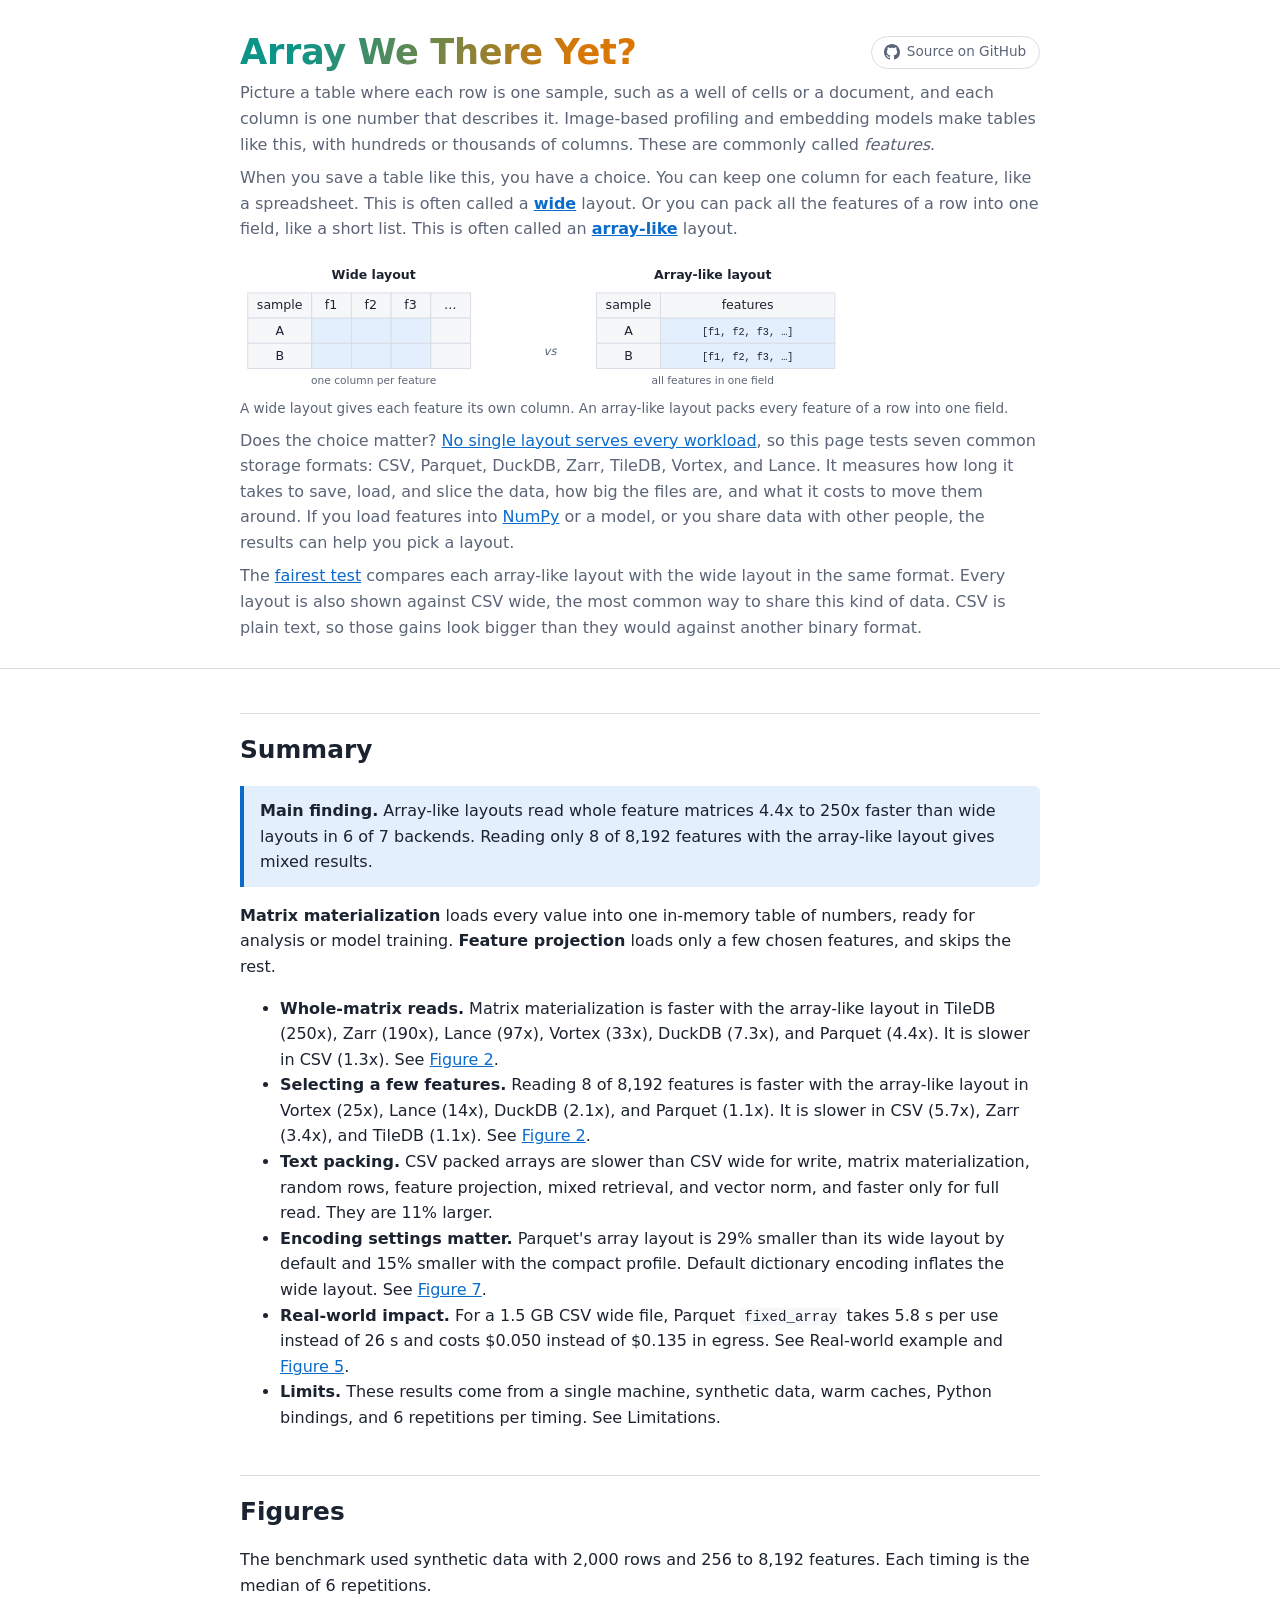
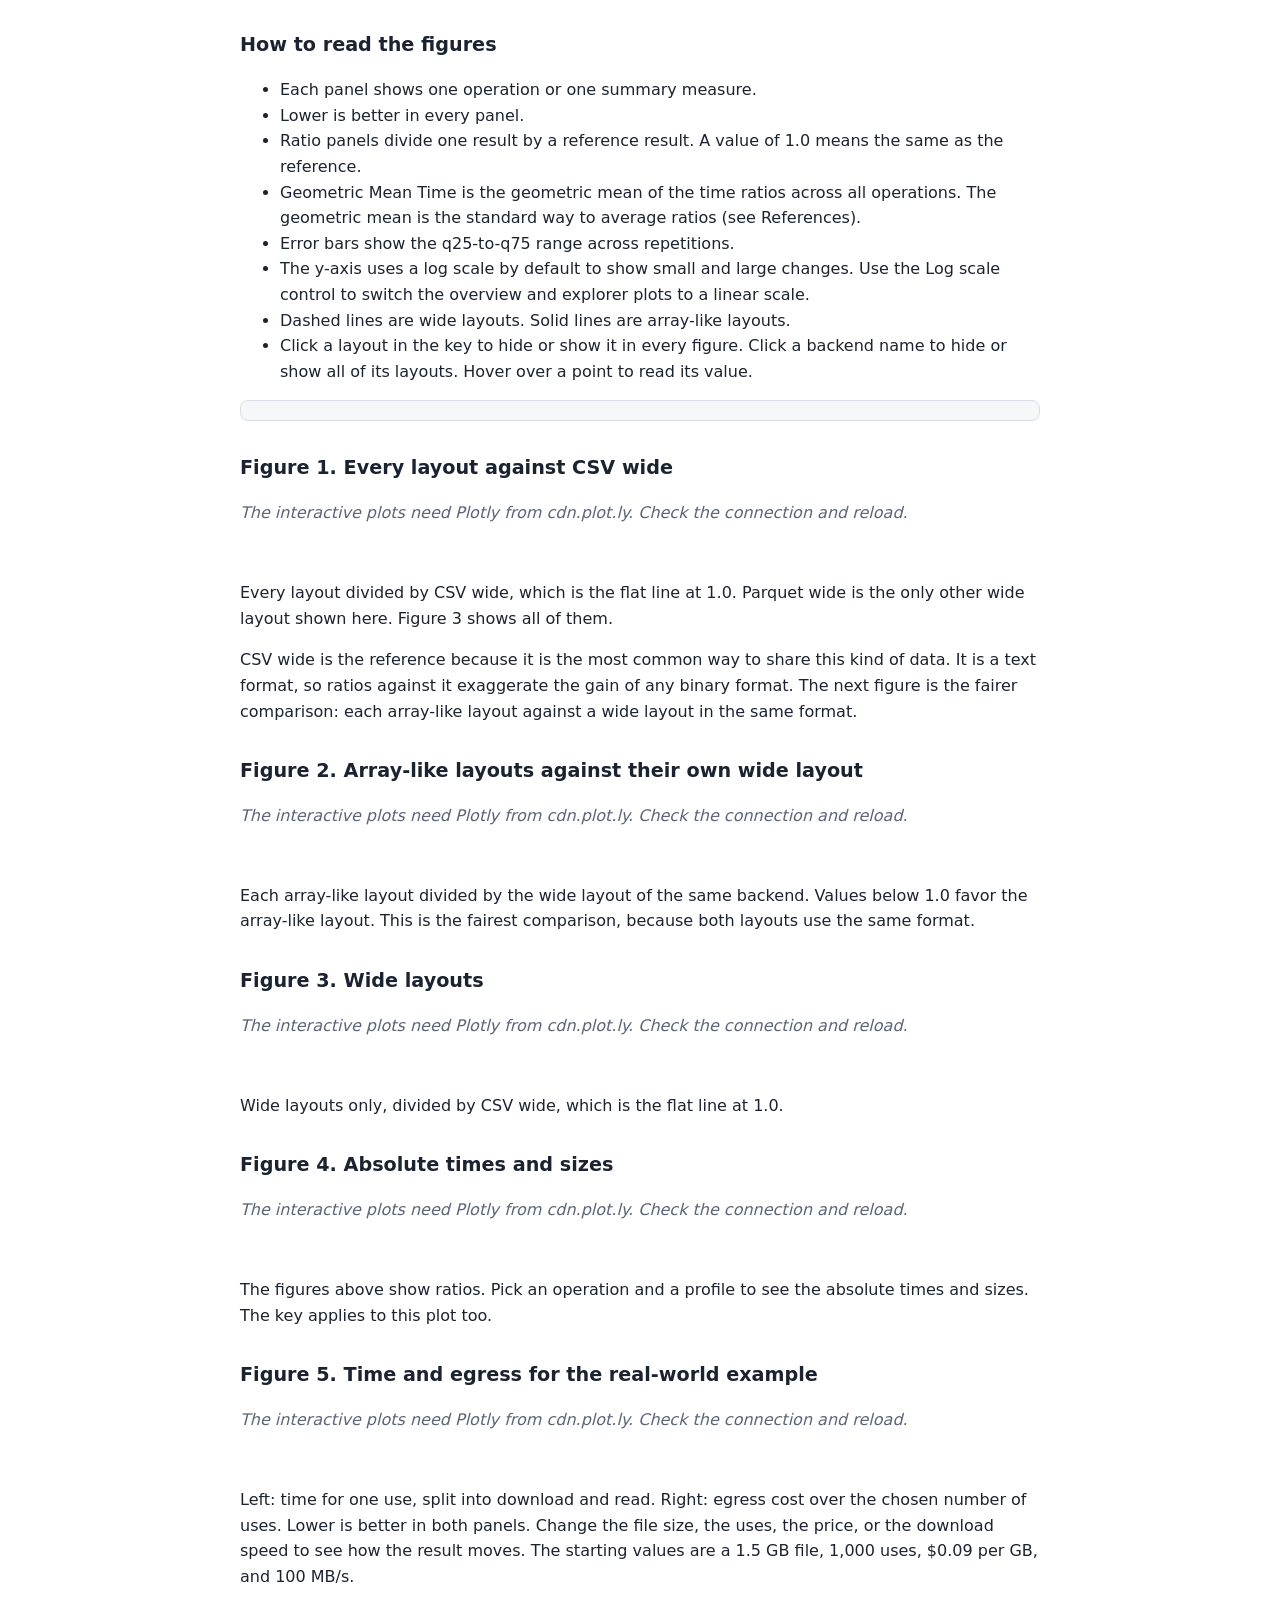
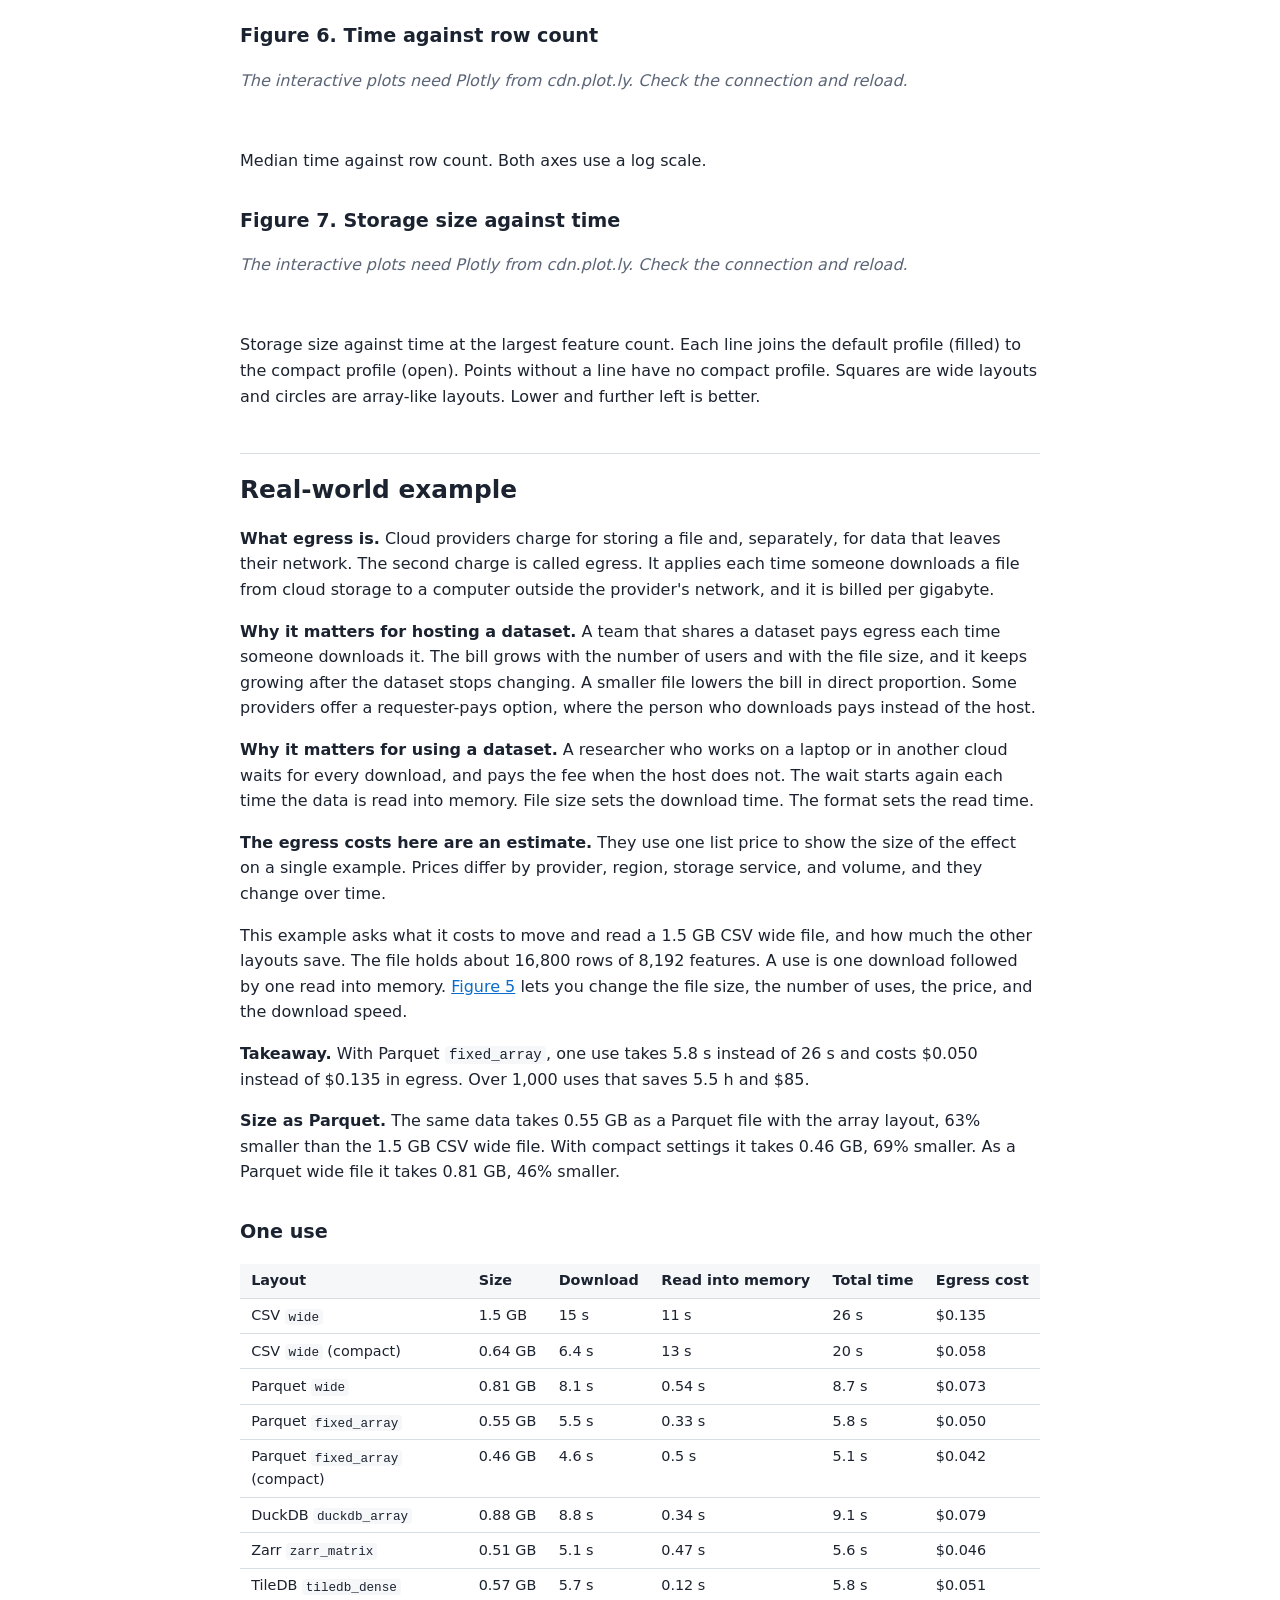
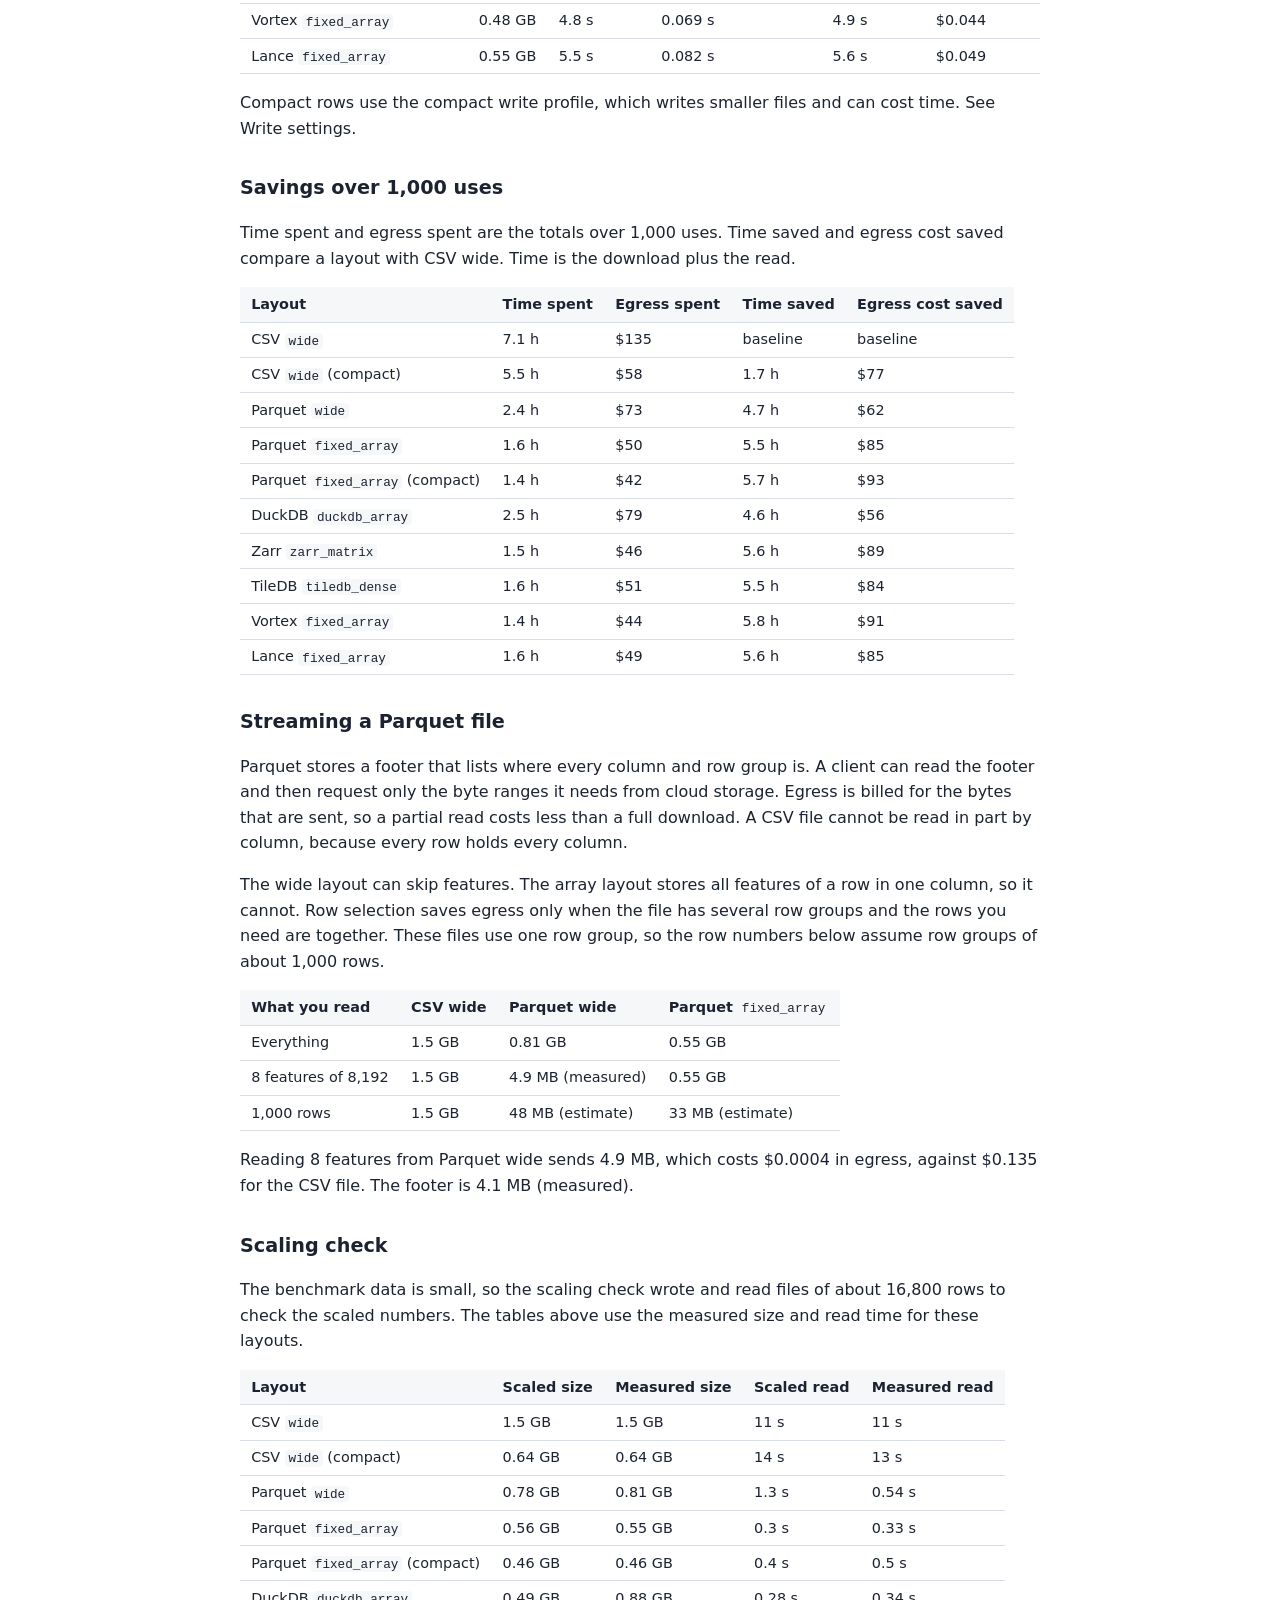
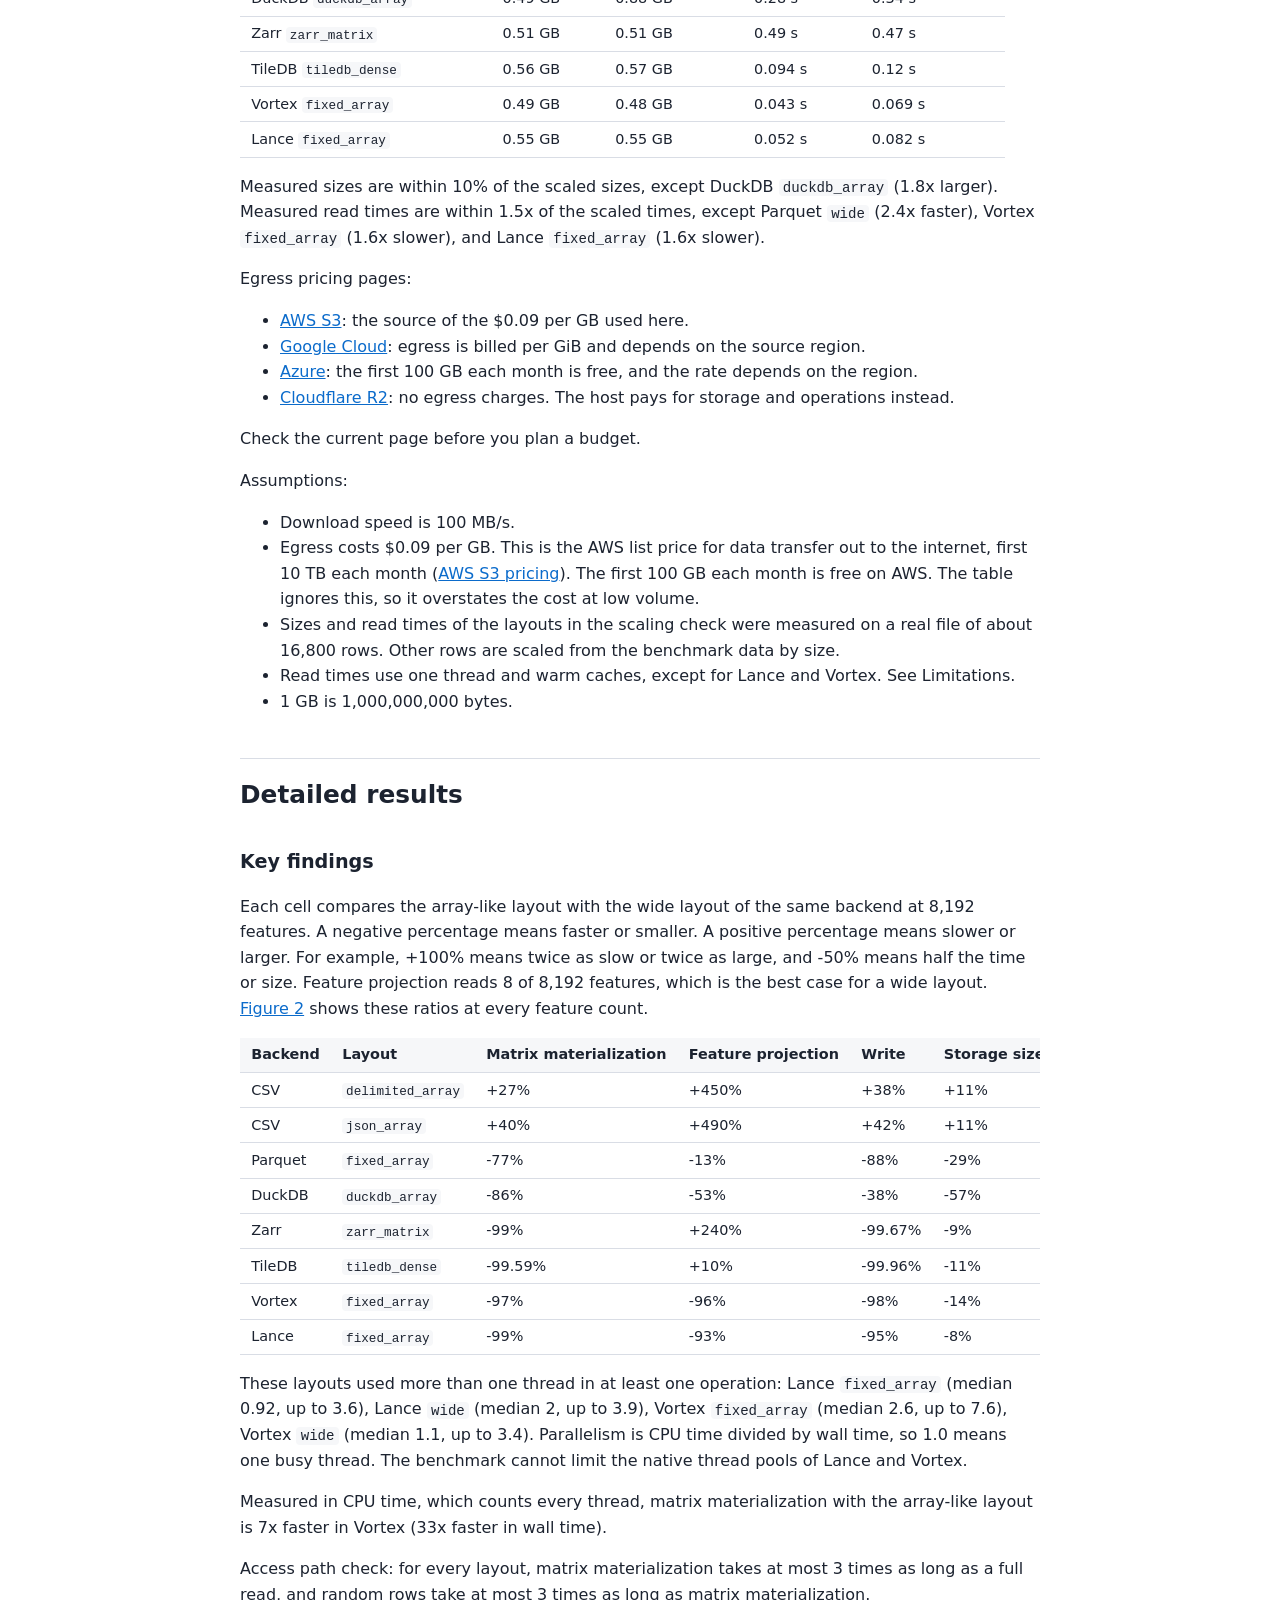
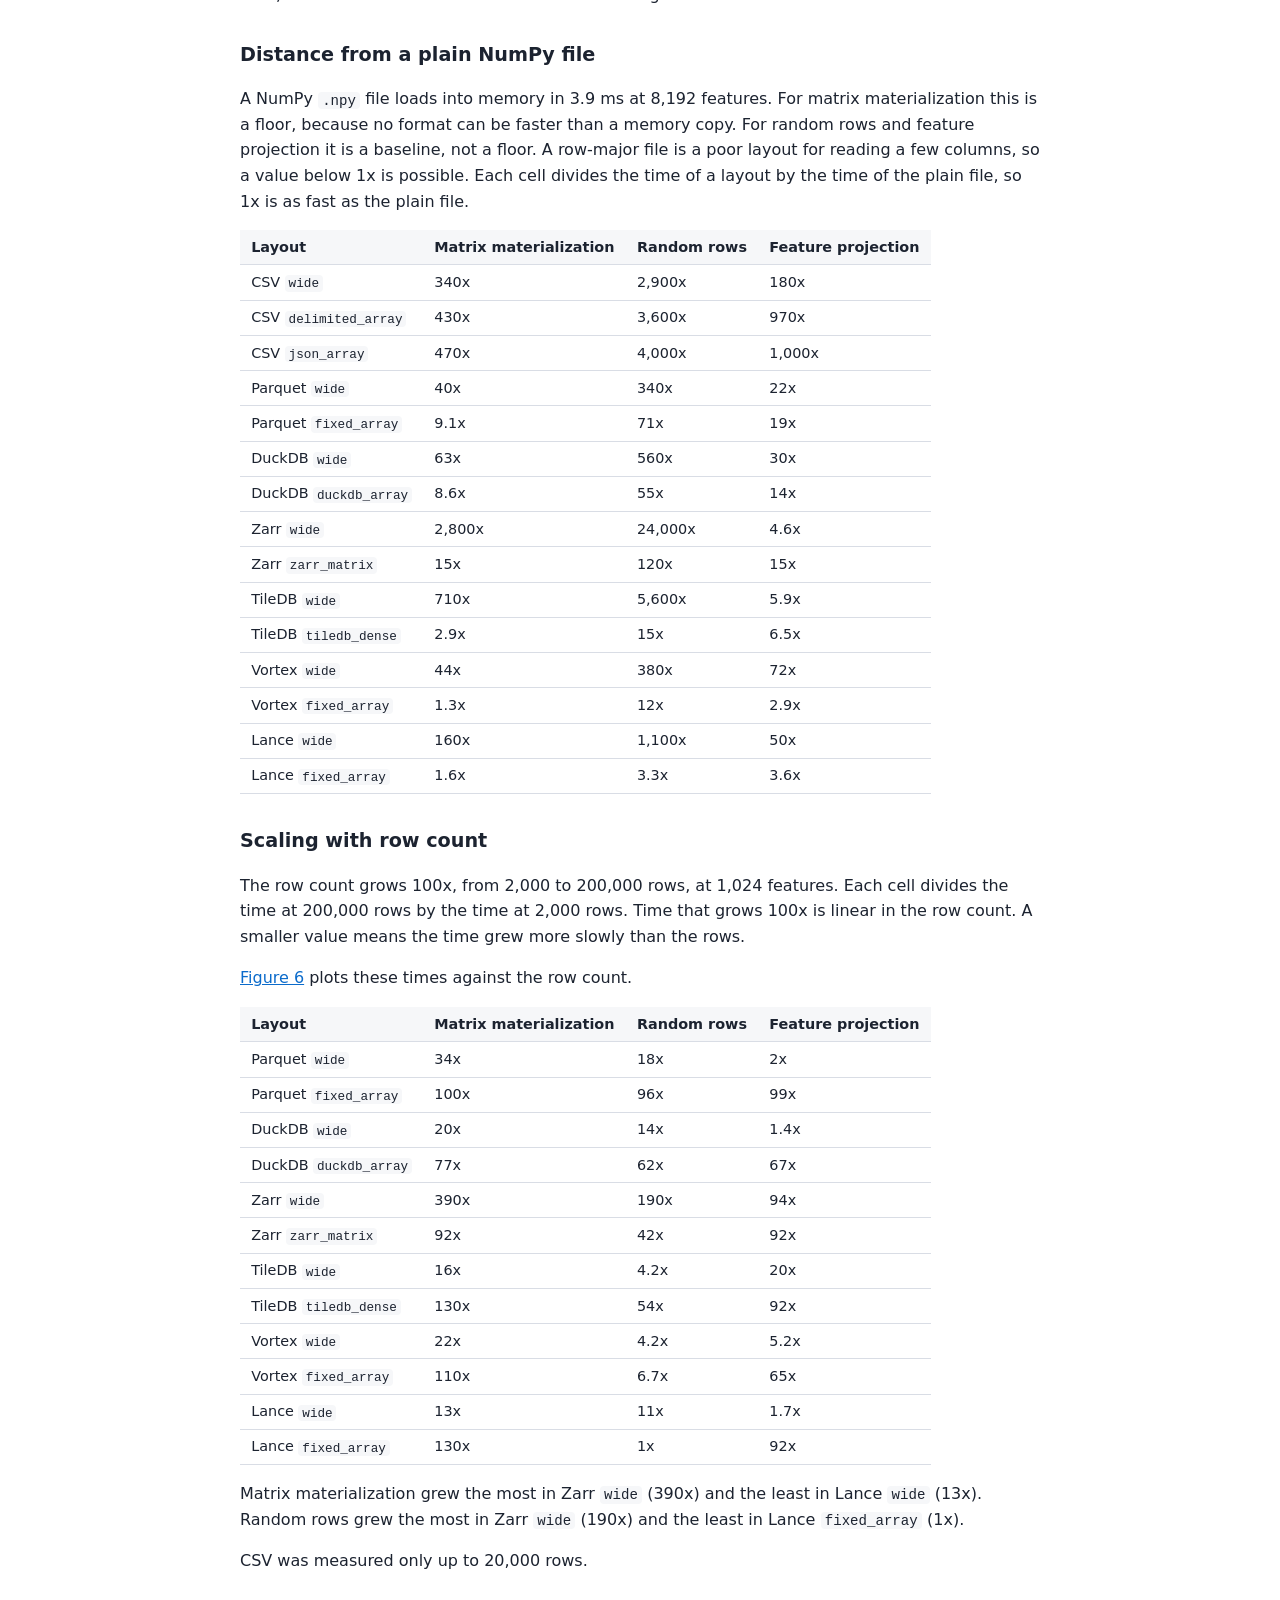
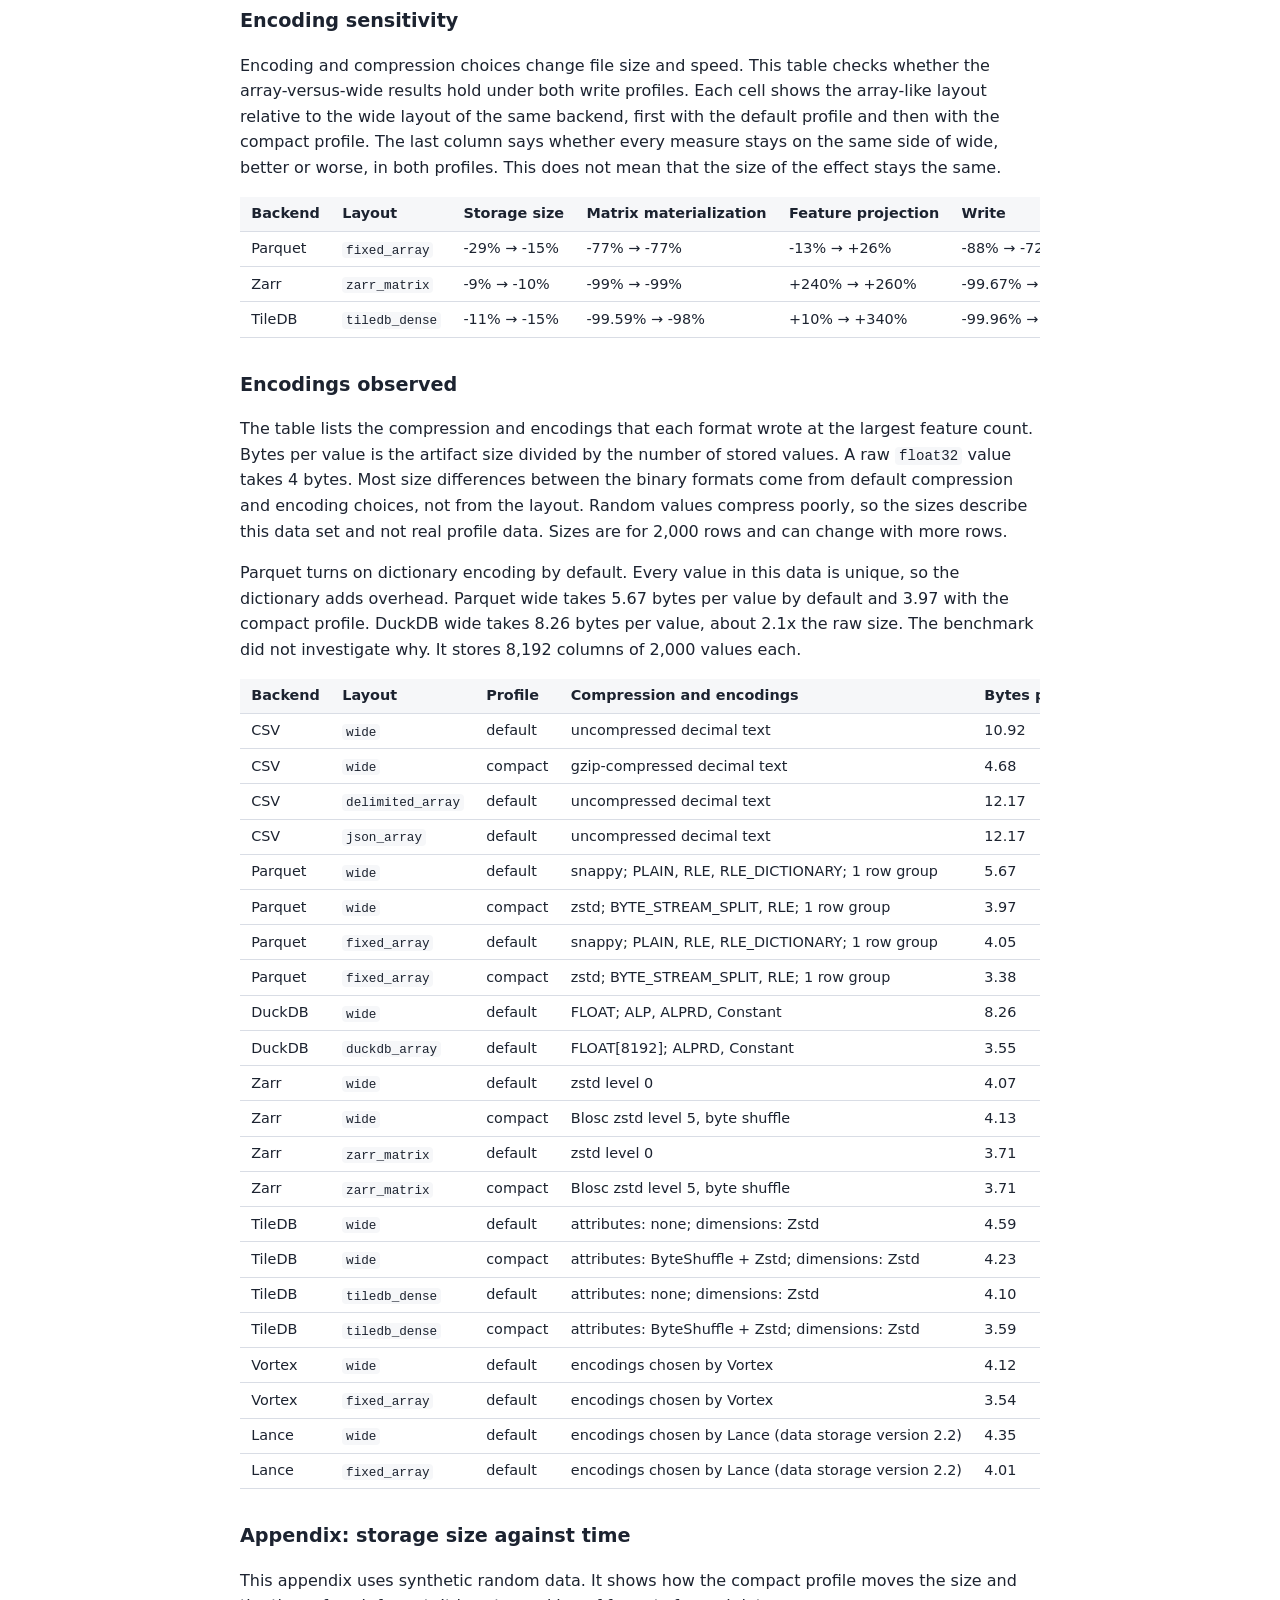
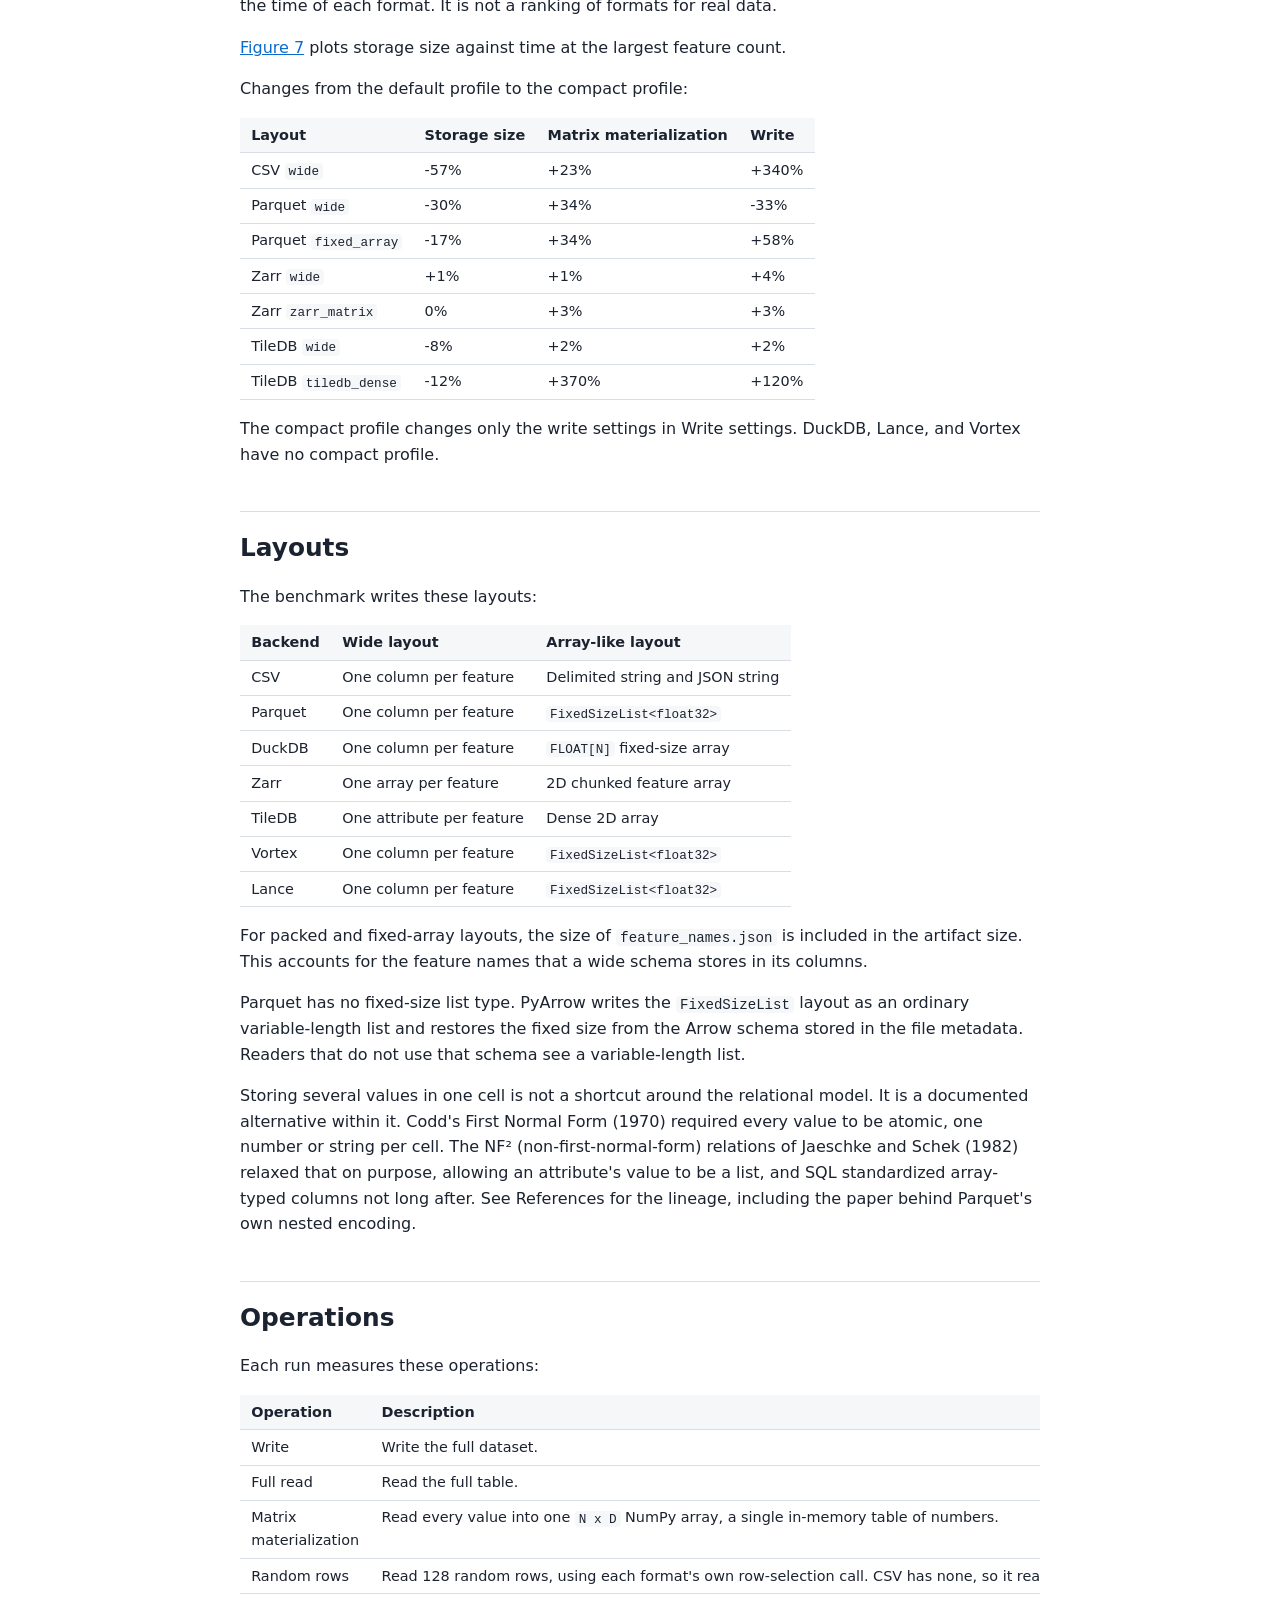
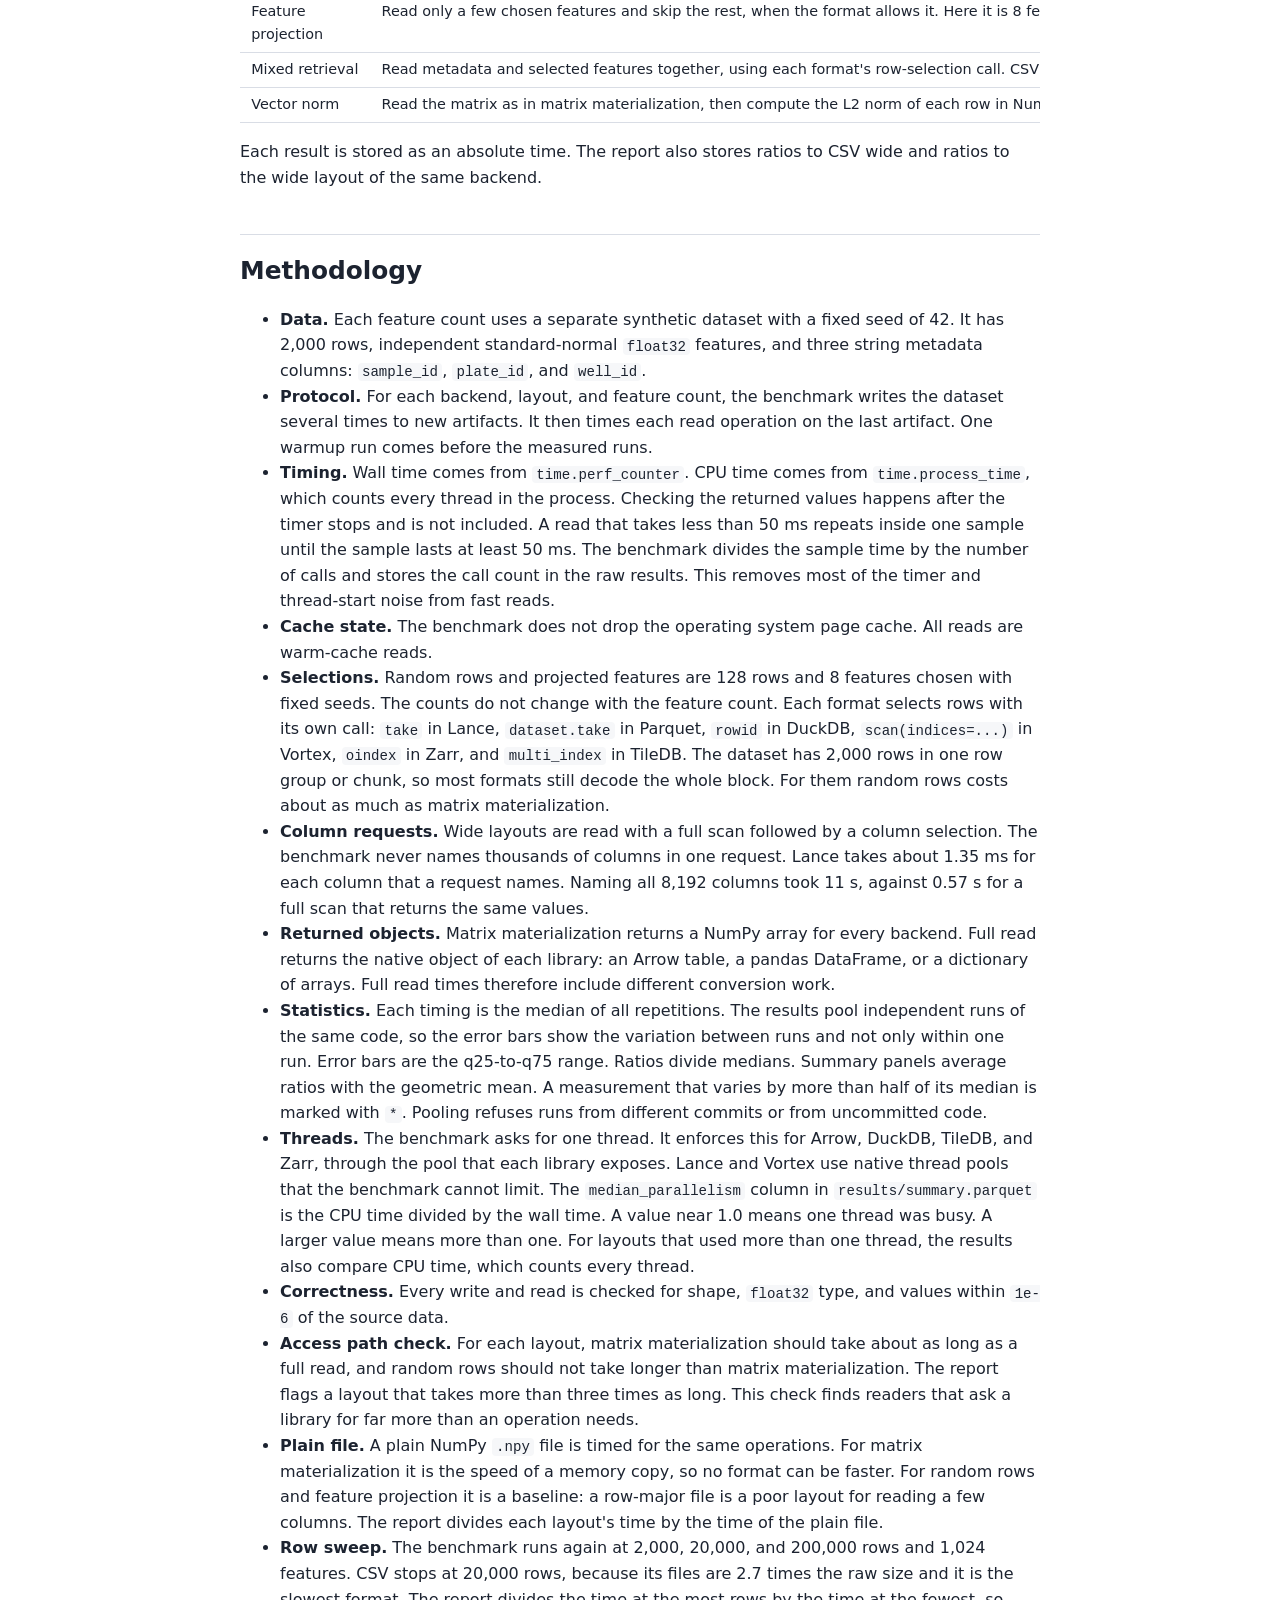
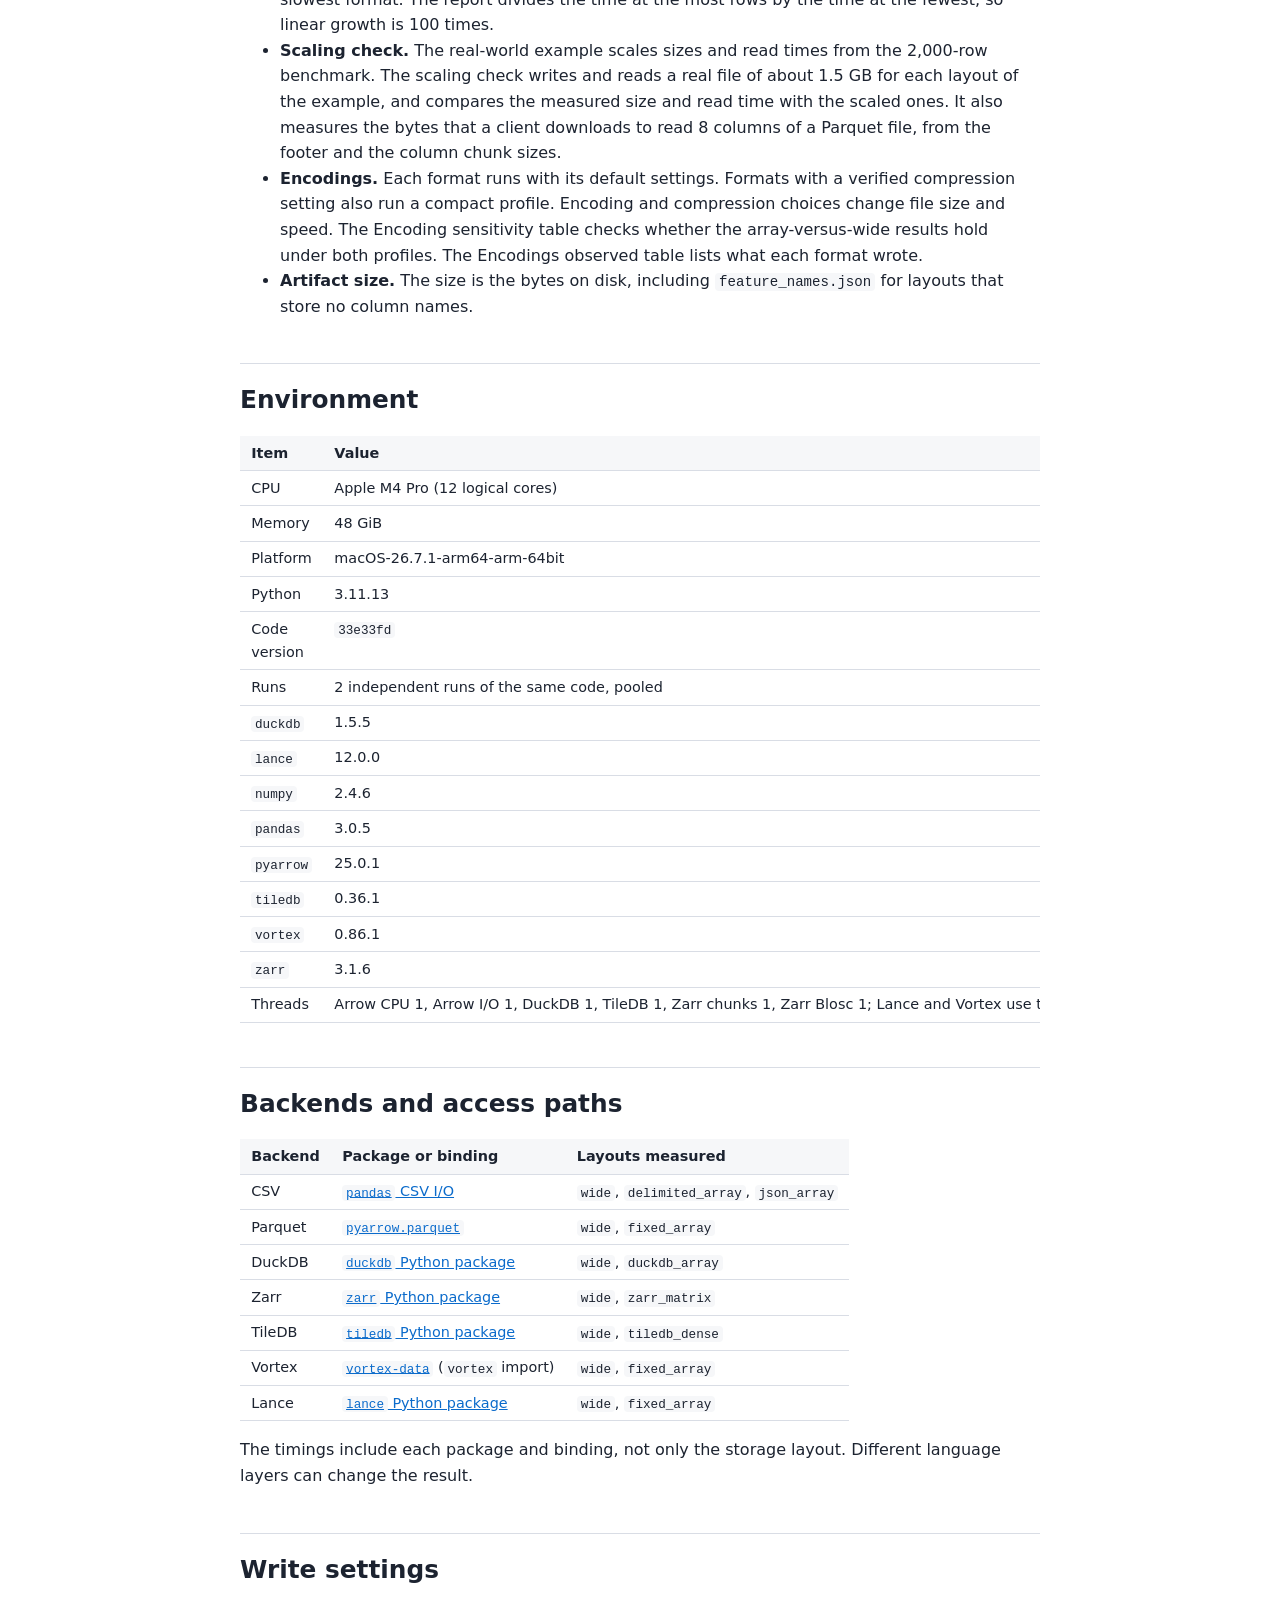
==== commit cdc15a13: "Deploying to pages from @ d33bs/array-we-there-yet@685c79b3e563794ae6a8ae58cfa2b77d602191ad 🚀" ====
--- a/index.html
+++ b/index.html
@@ -243,7 +243,7 @@
 <li>Ratio panels divide one result by a reference result. A value of 1.0 means the same as the reference.</li>
 <li>Geometric Mean Time is the geometric mean of the time ratios across all operations. The geometric mean is the standard way to average ratios (see References).</li>
 <li>Error bars show the q25-to-q75 range across repetitions.</li>
-<li>The y-axis uses a log scale to show small and large changes.</li>
+<li>The y-axis uses a log scale by default to show small and large changes. Use the Log scale control to switch the overview and explorer plots to a linear scale.</li>
 <li>Dashed lines are wide layouts. Solid lines are array-like layouts.</li>
 <li>Click a layout in the key to hide or show it in every figure. Click a backend name to hide or show all of its layouts. Hover over a point to read its value.</li>
 </ul>
@@ -1631,7 +1631,7 @@
     <a class="gh-link" href="https://github.com/d33bs/array-we-there-yet"><svg viewBox="0 0 16 16" width="16" height="16" aria-hidden="true" focusable="false"><path fill="currentColor" d="M8 0C3.58 0 0 3.58 0 8c0 3.54 2.29 6.53 5.47 7.59.4.07.55-.17.55-.38 0-.19-.01-.82-.01-1.49-2.01.37-2.53-.49-2.69-.94-.09-.23-.48-.94-.82-1.13-.28-.15-.68-.52-.01-.53.63-.01 1.08.58 1.23.82.72 1.21 1.87.87 2.33.66.07-.52.28-.87.51-1.07-1.78-.2-3.64-.89-3.64-3.95 0-.87.31-1.59.82-2.15-.08-.2-.36-1.02.08-2.12 0 0 .67-.21 2.2.82.64-.18 1.32-.27 2-.27.68 0 1.36.09 2 .27 1.53-1.04 2.2-.82 2.2-.82.44 1.1.16 1.92.08 2.12.51.56.82 1.27.82 2.15 0 3.07-1.87 3.75-3.65 3.95.29.25.54.73.54 1.48 0 1.07-.01 1.93-.01 2.2 0 .21.15.46.55.38A8.013 8.013 0 0 0 16 8c0-4.42-3.58-8-8-8Z"></path></svg><span>View the source on GitHub</span></a>
   </div>
 </footer>
-<script id="report-data" type="application/json">{"backends":[{"id":"csv","label":"CSV"},{"id":"parquet","label":"Parquet"},{"id":"duckdb","label":"DuckDB"},{"id":"zarr","label":"Zarr"},{"id":"tiledb","label":"TileDB"},{"id":"vortex","label":"Vortex"},{"id":"lance","label":"Lance"}],"layouts":[{"key":"csv/wide","label":"CSV wide","backend":"csv","layout":"wide","color":"#882255","dash":"dash"},{"key":"csv/delimited_array","label":"CSV delimited_array","backend":"csv","layout":"delimited_array","color":"#0072B2","dash":"solid"},{"key":"csv/json_array","label":"CSV json_array","backend":"csv","layout":"json_array","color":"#D55E00","dash":"solid"},{"key":"parquet/wide","label":"Parquet wide","backend":"parquet","layout":"wide","color":"#009E73","dash":"dash"},{"key":"parquet/fixed_array","label":"Parquet fixed_array","backend":"parquet","layout":"fixed_array","color":"#009E73","dash":"solid"},{"key":"duckdb/wide","label":"DuckDB wide","backend":"duckdb","layout":"wide","color":"#CC79A7","dash":"dash"},{"key":"duckdb/duckdb_array","label":"DuckDB duckdb_array","backend":"duckdb","layout":"duckdb_array","color":"#CC79A7","dash":"solid"},{"key":"zarr/wide","label":"Zarr wide","backend":"zarr","layout":"wide","color":"#56B4E9","dash":"dash"},{"key":"zarr/zarr_matrix","label":"Zarr zarr_matrix","backend":"zarr","layout":"zarr_matrix","color":"#56B4E9","dash":"solid"},{"key":"tiledb/wide","label":"TileDB wide","backend":"tiledb","layout":"wide","color":"#E69F00","dash":"dash"},{"key":"tiledb/tiledb_dense","label":"TileDB tiledb_dense","backend":"tiledb","layout":"tiledb_dense","color":"#E69F00","dash":"solid"},{"key":"vortex/wide","label":"Vortex wide","backend":"vortex","layout":"wide","color":"#999999","dash":"dash"},{"key":"vortex/fixed_array","label":"Vortex fixed_array","backend":"vortex","layout":"fixed_array","color":"#999999","dash":"solid"},{"key":"lance/wide","label":"Lance wide","backend":"lance","layout":"wide","color":"#000000","dash":"dash"},{"key":"lance/fixed_array","label":"Lance fixed_array","backend":"lance","layout":"fixed_array","color":"#000000","dash":"solid"}],"facets":{"combined":{"id":"combined","title":"Every layout against CSV wide","baseline":"CSV wide","axisNote":"vs CSV wide","panels":[{"id":"write","title":"Write","yLabel":"Time ratio","series":[{"key":"csv/wide","label":"CSV wide","backend":"csv","layout":"wide","color":"#882255","dash":"dash","x":[256,512,1024,2048,4096,8192],"y":[1.0,1.0,1.0,1.0,1.0,1.0],"low":[1.0,1.0,1.0,1.0,1.0,1.0],"high":[1.0,1.0,1.0,1.0,1.0,1.0]},{"key":"csv/delimited_array","label":"CSV delimited_array","backend":"csv","layout":"delimited_array","color":"#0072B2","dash":"solid","x":[256,512,1024,2048,4096,8192],"y":[1.5811438436071183,1.559356262672471,1.5437182234753173,1.5022534243963481,1.4686934662935485,1.3824877624284457],"low":[1.5435367345214195,1.552601466116791,1.5343838229515174,1.4956098948577659,1.4626431921744263,1.3656100967835008],"high":[1.635276495090164,1.5736422842603062,1.5554963580100911,1.5131992297039094,1.4786854571323016,1.3955744720128598]},{"key":"csv/json_array","label":"CSV json_array","backend":"csv","layout":"json_array","color":"#D55E00","dash":"solid","x":[256,512,1024,2048,4096,8192],"y":[1.6141278514772492,1.5869107957367592,1.5592994903664983,1.5346332233925644,1.4990415748996708,1.417653082308853],"low":[1.5888988144990088,1.5820027436584363,1.5553006813314687,1.5242742251283385,1.4891260674599478,1.3970934228944285],"high":[1.6624472741416942,1.6026880987419059,1.5682453484782264,1.5480393974177986,1.5111641899746515,1.4272622722264854]},{"key":"parquet/wide","label":"Parquet wide","backend":"parquet","layout":"wide","color":"#009E73","dash":"dash","x":[256,512,1024,2048,4096,8192],"y":[0.13840530104423968,0.13862130904390096,0.13491178266458226,0.14704757372117314,0.14460191635740632,0.14053448182489645],"low":[0.13392878634288374,0.13603872166173764,0.1344812994407669,0.137267394415309,0.13892034643336035,0.13694218449149012],"high":[0.14646926550975325,0.14313770412277788,0.1614842909284614,0.15660646166472617,0.14620262628885178,0.1427265344619698]},{"key":"parquet/fixed_array","label":"Parquet fixed_array","backend":"parquet","layout":"fixed_array","color":"#009E73","dash":"solid","x":[256,512,1024,2048,4096,8192],"y":[0.07888969279873413,0.04687262509615231,0.03108879047164169,0.022769495286360387,0.018395681691717826,0.016390753014018083],"low":[0.07451466169247382,0.04656310795104213,0.030646121044230194,0.021201759522545948,0.018251280212465592,0.01620102867840905],"high":[0.08376392525693728,0.048276826386733813,0.03226116605139874,0.024424669212805467,0.018645683150642006,0.016520366587318272]},{"key":"duckdb/duckdb_array","label":"DuckDB duckdb_array","backend":"duckdb","layout":"duckdb_array","color":"#CC79A7","dash":"solid","x":[256,512,1024,2048,4096,8192],"y":[0.325624036482647,0.2977407883105254,0.2761239643639421,0.2644749250039461,0.25287596662226536,0.2307489308283116],"low":[0.3224718908696306,0.2949364621420394,0.2728950042365172,0.25937752851669144,0.24753325295964884,0.2282836459206936],"high":[0.3347276899850583,0.30550068466763247,0.28036899875566756,0.26949551472946187,0.2566399747401164,0.2351526712991988]},{"key":"zarr/zarr_matrix","label":"Zarr zarr_matrix","backend":"zarr","layout":"zarr_matrix","color":"#56B4E9","dash":"solid","x":[256,512,1024,2048,4096,8192],"y":[0.13675284679161223,0.08592935137204336,0.05055828429792857,0.03577034660853753,0.029072854665515777,0.0243657202011949],"low":[0.1345439772814131,0.084710678621443,0.04891855415668918,0.033755589800423216,0.028318409557313944,0.023535346476364145],"high":[0.14091543853453253,0.08728971202140656,0.052305119811324824,0.03882251326682012,0.04236553708156711,0.025463193271343536]},{"key":"tiledb/tiledb_dense","label":"TileDB tiledb_dense","backend":"tiledb","layout":"tiledb_dense","color":"#E69F00","dash":"solid","x":[256,512,1024,2048,4096,8192],"y":[0.2828434646191655,0.14347170297685402,0.07404708318061096,0.04194885218964469,0.031049743232820413,0.020114233011801805],"low":[0.2639344981158371,0.1395006006860784,0.07244446133317335,0.03975536148934791,0.02976514600105649,0.019161657621097],"high":[0.30253413229041587,0.14691359875061702,0.0754046573456192,0.044413228121172946,0.03339343429129121,0.02077721596027136]},{"key":"vortex/fixed_array","label":"Vortex fixed_array","backend":"vortex","layout":"fixed_array","color":"#999999","dash":"solid","x":[256,512,1024,2048,4096,8192],"y":[0.03366711433699835,0.023355400000624846,0.013990608196338785,0.010469570547480891,0.011234189172380248,0.010091586377848231],"low":[0.03248128770666555,0.0218479886129903,0.013198168228899925,0.009710187732274965,0.01062305470114604,0.009866207273199873],"high":[0.039070618576905185,0.03220005198178282,0.014291361799728303,0.011326985473259665,0.012227299695404877,0.010929555994462473]},{"key":"lance/fixed_array","label":"Lance fixed_array","backend":"lance","layout":"fixed_array","color":"#000000","dash":"solid","x":[256,512,1024,2048,4096,8192],"y":[0.041407399028984174,0.02138480698387408,0.013159502547359349,0.0099655747605997,0.010085093556896402,0.004192989375014979],"low":[0.03828104416868875,0.021037563706009465,0.012105661179615944,0.008830401620169652,0.009099434588587628,0.004102908739747192],"high":[0.0446843398628374,0.025338935344630012,0.014549612660487623,0.011552516314297837,0.011080426586953391,0.005501817608491782]}]},{"id":"full_read","title":"Full Read","yLabel":"Time ratio","series":[{"key":"csv/wide","label":"CSV wide","backend":"csv","layout":"wide","color":"#882255","dash":"dash","x":[256,512,1024,2048,4096,8192],"y":[1.0,1.0,1.0,1.0,1.0,1.0],"low":[1.0,1.0,1.0,1.0,1.0,1.0],"high":[1.0,1.0,1.0,1.0,1.0,1.0]},{"key":"csv/delimited_array","label":"CSV delimited_array","backend":"csv","layout":"delimited_array","color":"#0072B2","dash":"solid","x":[256,512,1024,2048,4096,8192],"y":[1.0683518352424843,1.0796553945933338,1.0978781984810153,1.0227410063756504,0.8695006596062874,0.7035336414731395],"low":[1.0236574813665864,1.0614397349955667,1.083642205579064,1.0070536765655866,0.8448901698545791,0.6903706845353702],"high":[1.1203772618281267,1.1014668493856403,1.1189235104170525,1.0489525564881823,0.8904456953435297,0.7122563655926273]},{"key":"csv/json_array","label":"CSV json_array","backend":"csv","layout":"json_array","color":"#D55E00","dash":"solid","x":[256,512,1024,2048,4096,8192],"y":[0.9394784628546999,0.949189800251786,0.9623297192223492,0.9023655858256135,0.7876280922520333,0.6261278159792949],"low":[0.8855275139801461,0.9348727797478766,0.9478883511670027,0.8956639636084538,0.7635939758491146,0.6198772007190421],"high":[0.9953557338805906,0.969624175418595,0.9710219640178398,0.9108238322562064,0.7964038021031998,0.637167112473033]},{"key":"parquet/wide","label":"Parquet wide","backend":"parquet","layout":"wide","color":"#009E73","dash":"dash","x":[256,512,1024,2048,4096,8192],"y":[0.1260853325370031,0.12542031596822753,0.13009763151523346,0.12458427448124014,0.1095195369613786,0.08827242405408825],"low":[0.12156980056198657,0.12152318305169342,0.12813241627667876,0.12173269310734883,0.10559386245640429,0.08663107749487817],"high":[0.13056088377313552,0.13183896800825864,0.13235837843819723,0.12767090725892402,0.11144719734391013,0.08966992992617825]},{"key":"parquet/fixed_array","label":"Parquet fixed_array","backend":"parquet","layout":"fixed_array","color":"#009E73","dash":"solid","x":[256,512,1024,2048,4096,8192],"y":[0.04740974481073624,0.042269543651796894,0.039125936042308435,0.034815674851502776,0.030930707800639685,0.02420994861608395],"low":[0.045954825268731216,0.03992915079575187,0.038739303448714686,0.034488409015322734,0.029784275961749464,0.0239560488581647],"high":[0.04851775642772061,0.04414784346729403,0.04074615442332332,0.035794220482597894,0.031865953054509004,0.026052944295737693]},{"key":"duckdb/duckdb_array","label":"DuckDB duckdb_array","backend":"duckdb","layout":"duckdb_array","color":"#CC79A7","dash":"solid","x":[256,512,1024,2048,4096,8192],"y":[0.19258522945030784,0.12302017993900295,0.07858866309120371,0.05175645171241627,0.036509360904288315,0.025666601569805006],"low":[0.18975353242867443,0.11996874422910585,0.07740973394933982,0.051202524588963155,0.035559562916500344,0.024968125610807575],"high":[0.1995516144079002,0.1270297982015479,0.07999652967758061,0.05268436194551674,0.037484393905056736,0.027001911089560834]},{"key":"zarr/zarr_matrix","label":"Zarr zarr_matrix","backend":"zarr","layout":"zarr_matrix","color":"#56B4E9","dash":"solid","x":[256,512,1024,2048,4096,8192],"y":[0.22164075438680336,0.1346803928130664,0.10049539719094389,0.08457918385419325,0.06582730668991194,0.04824652317727389],"low":[0.21709396206616696,0.13340357770711703,0.09911125389247134,0.08396508693810369,0.06379057904326257,0.04778753443265533],"high":[0.22818884249811355,0.13676931098251188,0.10241970523132735,0.08547986838159193,0.06675483249796627,0.04903423962270596]},{"key":"tiledb/tiledb_dense","label":"TileDB tiledb_dense","backend":"tiledb","layout":"tiledb_dense","color":"#E69F00","dash":"solid","x":[256,512,1024,2048,4096,8192],"y":[0.05444159909147581,0.030644319490616755,0.02096942396280429,0.015815054468312894,0.01370862671388808,0.009578584130274221],"low":[0.05103550240564509,0.030107861651663986,0.020636137481446073,0.015613540681984579,0.013202032311345481,0.009268207421202782],"high":[0.056592904960135186,0.03360259070494342,0.021305279620221718,0.015969892599287053,0.014055865596195045,0.009953628194818777]},{"key":"vortex/fixed_array","label":"Vortex fixed_array","backend":"vortex","layout":"fixed_array","color":"#999999","dash":"solid","x":[256,512,1024,2048,4096,8192],"y":[0.013334503408425026,0.00944239200965547,0.006971231352686778,0.005081155478384685,0.003948084974728436,0.002939880292485162],"low":[0.01292920766763006,0.00933562662745046,0.006462897338107808,0.005005704278177492,0.003849532904250441,0.0028657526238425263],"high":[0.013843611598958935,0.00960545110907707,0.00741174882114514,0.005219583132592947,0.004020072632638506,0.0029889713123196797]},{"key":"lance/fixed_array","label":"Lance fixed_array","backend":"lance","layout":"fixed_array","color":"#000000","dash":"solid","x":[256,512,1024,2048,4096,8192],"y":[0.03889826183316234,0.020331050784957755,0.0134343626669638,0.011386920196771915,0.006306750671291642,0.003739166831806162],"low":[0.03764641573780706,0.019834029647097132,0.013315429950803401,0.011218143468878432,0.006006519987413061,0.003695978524680998],"high":[0.04108434279701477,0.020987814357418342,0.013797913754619605,0.01146992593755546,0.006534975278625576,0.0037862439524385606]}]},{"id":"matrix_materialization","title":"Matrix Materialization","yLabel":"Time ratio","series":[{"key":"csv/wide","label":"CSV wide","backend":"csv","layout":"wide","color":"#882255","dash":"dash","x":[256,512,1024,2048,4096,8192],"y":[1.0,1.0,1.0,1.0,1.0,1.0],"low":[1.0,1.0,1.0,1.0,1.0,1.0],"high":[1.0,1.0,1.0,1.0,1.0,1.0]},{"key":"csv/delimited_array","label":"CSV delimited_array","backend":"csv","layout":"delimited_array","color":"#0072B2","dash":"solid","x":[256,512,1024,2048,4096,8192],"y":[1.9571118698730283,1.9483959509434137,1.9647948057320286,1.8328483810782155,1.5952881382373179,1.2710251699535509],"low":[1.874707726479499,1.8849368831104178,1.9560535960271441,1.8264966618813878,1.548041183593527,1.2586837327995946],"high":[2.0315523651375056,1.9829727671374335,1.9860713719959193,1.839120340972168,1.6375152875029202,1.2801125140486098]},{"key":"csv/json_array","label":"CSV json_array","backend":"csv","layout":"json_array","color":"#D55E00","dash":"solid","x":[256,512,1024,2048,4096,8192],"y":[2.1520455158829717,2.144248567583965,2.1649258366129596,2.0404182078728508,1.7494585628868056,1.4025170652144914],"low":[2.05809099800651,2.069160178084954,2.1517104674708665,2.0195849187882593,1.6941585767172729,1.3828127409634796],"high":[2.2479238373214265,2.1874618712522307,2.188915833405471,2.0616895861626365,1.779038286163856,1.5277956421816266]},{"key":"parquet/wide","label":"Parquet wide","backend":"parquet","layout":"wide","color":"#009E73","dash":"dash","x":[256,512,1024,2048,4096,8192],"y":[0.17366896167272006,0.17884815644454183,0.17704712707347328,0.17086014404115304,0.1486633033016598,0.11996399273011443],"low":[0.1647432133690117,0.17097609496598618,0.1760616420632386,0.16914090670175508,0.14453201641219823,0.11872501909044457],"high":[0.1788837288889384,0.18423370539585002,0.18233259190160886,0.1715247353132217,0.1509717800463485,0.12080336856387247]},{"key":"parquet/fixed_array","label":"Parquet fixed_array","backend":"parquet","layout":"fixed_array","color":"#009E73","dash":"solid","x":[256,512,1024,2048,4096,8192],"y":[0.04704676670959892,0.04304568910663964,0.04191719473441676,0.03821766677411359,0.032365030042814984,0.027070658611124062],"low":[0.04510572254271909,0.03985730780519492,0.041225992589711866,0.03803834387108891,0.03138552029952501,0.026640050732101163],"high":[0.048908787736768766,0.04644766451038135,0.042497334744226914,0.038429389097819365,0.033953177752807734,0.027855561515227518]},{"key":"duckdb/duckdb_array","label":"DuckDB duckdb_array","backend":"duckdb","layout":"duckdb_array","color":"#CC79A7","dash":"solid","x":[256,512,1024,2048,4096,8192],"y":[0.2083596588119098,0.13148577765339198,0.08198698567878808,0.05648591965853441,0.0375031296062902,0.025638299631530092],"low":[0.20109643594701793,0.12613937069419043,0.08048443651857633,0.05597840030683238,0.03602644708119603,0.025534037488223103],"high":[0.21391310844780229,0.1347455047352801,0.08439370982733797,0.05671913494293859,0.03832359064250596,0.02577404264598709]},{"key":"zarr/zarr_matrix","label":"Zarr zarr_matrix","backend":"zarr","layout":"zarr_matrix","color":"#56B4E9","dash":"solid","x":[256,512,1024,2048,4096,8192],"y":[0.10240672111006932,0.07888316176718171,0.06871659217107537,0.06695321328573246,0.05809806206536154,0.04460919949916193],"low":[0.09973623310404256,0.07594640896770861,0.06829081608613609,0.06593247970635169,0.05616505121990051,0.044227403102086255],"high":[0.10537487837325116,0.08059223312502359,0.06936295379131824,0.06779366931271662,0.058851410935402866,0.044871306557437166]},{"key":"tiledb/tiledb_dense","label":"TileDB tiledb_dense","backend":"tiledb","layout":"tiledb_dense","color":"#E69F00","dash":"solid","x":[256,512,1024,2048,4096,8192],"y":[0.03766279829561899,0.022246080299581125,0.01608400343894097,0.012656476086412686,0.011963813128960749,0.008578415441359193],"low":[0.03596145369557118,0.021042625547072105,0.0158047899528645,0.012564827059381797,0.011623041771430425,0.008420134710816147],"high":[0.03949838730803559,0.023390561762980037,0.016509394285512156,0.012819896320934436,0.012260132897454281,0.008794405457978969]},{"key":"vortex/fixed_array","label":"Vortex fixed_array","backend":"vortex","layout":"fixed_array","color":"#999999","dash":"solid","x":[256,512,1024,2048,4096,8192],"y":[0.01490202991929424,0.010749399349227029,0.00858447763878894,0.006479311041725036,0.005184513164761168,0.003958819856025329],"low":[0.014316828069670147,0.010330794786422353,0.007900393961522796,0.006425003027585112,0.005024411475892664,0.0038864724652173024],"high":[0.015539816989513637,0.010983409659004673,0.008878964497612352,0.006523044287619076,0.005319739610301702,0.003988875965566112]},{"key":"lance/fixed_array","label":"Lance fixed_array","backend":"lance","layout":"fixed_array","color":"#000000","dash":"solid","x":[256,512,1024,2048,4096,8192],"y":[0.03438465189146288,0.01985543538479342,0.014873981861635696,0.012590295684939494,0.007909790884458189,0.004789518218588992],"low":[0.033611460695234484,0.019292625332347494,0.014408838163103796,0.012435847500163796,0.007568457126286473,0.004685123286442172],"high":[0.035187375904272435,0.020205158592394436,0.015389723813699943,0.012699125762571777,0.008127888664831563,0.004956664594390027]}]},{"id":"random_rows","title":"Random Rows","yLabel":"Time ratio","series":[{"key":"csv/wide","label":"CSV wide","backend":"csv","layout":"wide","color":"#882255","dash":"dash","x":[256,512,1024,2048,4096,8192],"y":[1.0,1.0,1.0,1.0,1.0,1.0],"low":[1.0,1.0,1.0,1.0,1.0,1.0],"high":[1.0,1.0,1.0,1.0,1.0,1.0]},{"key":"csv/delimited_array","label":"CSV delimited_array","backend":"csv","layout":"delimited_array","color":"#0072B2","dash":"solid","x":[256,512,1024,2048,4096,8192],"y":[1.9593562529197674,1.9651445069763167,1.9707900484879568,1.843772548560254,1.6323701826748371,1.2727732334211412],"low":[1.9324793053329832,1.9397948726297587,1.95603537548068,1.8229796466211956,1.578205541493268,1.2608420009288066],"high":[2.0132435872372896,1.9845004692020658,2.0078424511281416,1.8579573722830693,1.6483479180618268,1.2866046106651603]},{"key":"csv/json_array","label":"CSV json_array","backend":"csv","layout":"json_array","color":"#D55E00","dash":"solid","x":[256,512,1024,2048,4096,8192],"y":[2.123110104842292,2.170751013431722,2.1599392151572654,2.022227661907788,1.7408820446567461,1.3998711744223291],"low":[2.0793085214183686,2.129520330588641,2.142493204562679,1.9965618134262706,1.684688322870166,1.3888400835452304],"high":[2.201866275978195,2.1834150728867403,2.1902007656532603,2.030953772366048,1.758210960166952,1.40624845854375]},{"key":"parquet/wide","label":"Parquet wide","backend":"parquet","layout":"wide","color":"#009E73","dash":"dash","x":[256,512,1024,2048,4096,8192],"y":[0.16633900834345436,0.17269292534279737,0.17420271814934732,0.16729649731538931,0.14918689563493825,0.120530020050161],"low":[0.16053100991925076,0.16954963502113157,0.1728892395408376,0.16559632486516399,0.1444223604696523,0.11957525018120865],"high":[0.17412760215359677,0.1739237412630635,0.1764247710066236,0.16851823563514554,0.15281572845948074,0.12209769421693835]},{"key":"parquet/fixed_array","label":"Parquet fixed_array","backend":"parquet","layout":"fixed_array","color":"#009E73","dash":"solid","x":[256,512,1024,2048,4096,8192],"y":[0.04692113966764208,0.04190668435104142,0.041126150134320805,0.03762588237745633,0.031892789808932745,0.024987804776141265],"low":[0.0455729803370203,0.04083720188377282,0.04061647655311231,0.037207438370146735,0.030701132237883382,0.02480246317984099],"high":[0.04910650675612394,0.04348525663794948,0.04163585907755696,0.03827355646040681,0.03303423209166407,0.02554347345819062]},{"key":"duckdb/duckdb_array","label":"DuckDB duckdb_array","backend":"duckdb","layout":"duckdb_array","color":"#CC79A7","dash":"solid","x":[256,512,1024,2048,4096,8192],"y":[0.1656430592018731,0.10143360722950985,0.06134262330232221,0.04194318564611598,0.028464909765128752,0.01934408703542768],"low":[0.15980364336910385,0.09855124030336407,0.06002027395329295,0.04117026736519477,0.027495299824946858,0.019301000341719336],"high":[0.17132514319005157,0.10424544067889083,0.06321758424127283,0.04327886601586838,0.028822492655814925,0.01939560329729012]},{"key":"zarr/zarr_matrix","label":"Zarr zarr_matrix","backend":"zarr","layout":"zarr_matrix","color":"#56B4E9","dash":"solid","x":[256,512,1024,2048,4096,8192],"y":[0.11052702209468251,0.08197061794524446,0.07164005325509508,0.06488540543019135,0.05571117855412195,0.042279526009477084],"low":[0.10417161680416423,0.07947609129018555,0.06932593085894047,0.06266728322043665,0.053289121126963594,0.04192087421866712],"high":[0.1183096881636211,0.08366695831840187,0.07353739172431824,0.06605628162801125,0.056862347479511716,0.04262184758660884]},{"key":"tiledb/tiledb_dense","label":"TileDB tiledb_dense","backend":"tiledb","layout":"tiledb_dense","color":"#E69F00","dash":"solid","x":[256,512,1024,2048,4096,8192],"y":[0.0415386733046432,0.02223595349746444,0.01425798710103187,0.010252824241754296,0.007581913928239705,0.005374596923152903],"low":[0.04060349899146357,0.0218645308564033,0.013911100921048589,0.010110852078410714,0.007312503296328215,0.0052540533402587325],"high":[0.04286114075472157,0.02257360631303871,0.014535998895824851,0.010301565036059035,0.007699210726459707,0.005496126443055813]},{"key":"vortex/fixed_array","label":"Vortex fixed_array","backend":"vortex","layout":"fixed_array","color":"#999999","dash":"solid","x":[256,512,1024,2048,4096,8192],"y":[0.015071838237748512,0.011653323188815809,0.009278603595992639,0.007916662689227397,0.006501194062147388,0.004245238521938823],"low":[0.014721339984788412,0.011340252943307004,0.00904176807362672,0.007724201624372063,0.006225364741048007,0.0042364360322514],"high":[0.01566068704292704,0.011960544187311,0.009401483076312396,0.008152826920729477,0.0065872202345581025,0.004295694881499408]},{"key":"lance/fixed_array","label":"Lance fixed_array","backend":"lance","layout":"fixed_array","color":"#000000","dash":"solid","x":[256,512,1024,2048,4096,8192],"y":[0.04512415618592838,0.02501478572202337,0.012754163367563324,0.0060858277866900614,0.0026658730720465562,0.0011709209646823735],"low":[0.0446971140538984,0.02411217597162223,0.012523197435744558,0.005995936482997612,0.002542953255585479,0.0011599701141270986],"high":[0.04635517941399301,0.02585779097549093,0.012873384387567466,0.006143765110573159,0.0027783086888031974,0.0011949007421621063]}]},{"id":"feature_projection","title":"Feature Projection","yLabel":"Time ratio","series":[{"key":"csv/wide","label":"CSV wide","backend":"csv","layout":"wide","color":"#882255","dash":"dash","x":[256,512,1024,2048,4096,8192],"y":[1.0,1.0,1.0,1.0,1.0,1.0],"low":[1.0,1.0,1.0,1.0,1.0,1.0],"high":[1.0,1.0,1.0,1.0,1.0,1.0]},{"key":"csv/delimited_array","label":"CSV delimited_array","backend":"csv","layout":"delimited_array","color":"#0072B2","dash":"solid","x":[256,512,1024,2048,4096,8192],"y":[4.536786507134849,4.888841023386796,5.087767574404254,5.294249681977212,5.447018200788259,5.496740912554414],"low":[4.327453416240085,4.855963966997802,5.036289631588335,5.189169435758289,5.384930801650256,5.412792738568859],"high":[4.759482356434969,4.936819157678674,5.140495641080222,5.45077233370956,5.503791024406494,5.539174786528879]},{"key":"csv/json_array","label":"CSV json_array","backend":"csv","layout":"json_array","color":"#D55E00","dash":"solid","x":[256,512,1024,2048,4096,8192],"y":[4.965071996005343,5.312807852485962,5.573982260247232,5.678818458938153,5.811634135485058,5.916837905951174],"low":[4.7828907470026305,5.282338827877646,5.511473604622871,5.610099897358541,5.7540470157505315,5.84106141775147],"high":[5.107895262802114,5.379642819243974,5.613508444924949,5.80251649160191,5.867562949637676,5.954148151165274]},{"key":"parquet/wide","label":"Parquet wide","backend":"parquet","layout":"wide","color":"#009E73","dash":"dash","x":[256,512,1024,2048,4096,8192],"y":[0.11671683688445121,0.115444063850265,0.11672424674385418,0.11547361008890106,0.11707757322150814,0.12509801200103554],"low":[0.11143942295989716,0.11367464840459902,0.1141833236308733,0.11424872324543864,0.11610207278597413,0.12131792820538016],"high":[0.12216711225872938,0.11675622601260024,0.12092887772900589,0.11718617123515557,0.11867075515780999,0.12704169964102657]},{"key":"parquet/fixed_array","label":"Parquet fixed_array","backend":"parquet","layout":"fixed_array","color":"#009E73","dash":"solid","x":[256,512,1024,2048,4096,8192],"y":[0.11051615568920932,0.10773674824058181,0.10858065186508628,0.10822955801890312,0.1094858827840876,0.10937554007465333],"low":[0.10606725171916195,0.10654947691420935,0.10601757647085523,0.10719682066843085,0.10864076602023771,0.10797544648010828],"high":[0.11413810264174076,0.10949436604674623,0.11036969233023268,0.10978951829255935,0.11132138487260404,0.10966480511452972]},{"key":"duckdb/duckdb_array","label":"DuckDB duckdb_array","backend":"duckdb","layout":"duckdb_array","color":"#CC79A7","dash":"solid","x":[256,512,1024,2048,4096,8192],"y":[0.3387603474352779,0.22176157111050504,0.14204745295345844,0.11026590819464863,0.08906671941986553,0.07925642080555736],"low":[0.33112620721935365,0.21606327483036694,0.14054823729595,0.10803326791686935,0.0883713087743428,0.07759806421842816],"high":[0.3451361042490512,0.2296014185589277,0.14405955269515464,0.11349872751250642,0.09053411255009816,0.07964933116065603]},{"key":"zarr/zarr_matrix","label":"Zarr zarr_matrix","backend":"zarr","layout":"zarr_matrix","color":"#56B4E9","dash":"solid","x":[256,512,1024,2048,4096,8192],"y":[0.256666726099755,0.19811988188605958,0.1758290599935983,0.1779435380761055,0.13576196278114458,0.08766399564837277],"low":[0.24045843996538172,0.1952995315591046,0.1685266253797254,0.1743307716064605,0.13062068961647585,0.08605405409604014],"high":[0.2721168198827775,0.19993742063049644,0.18410510659830542,0.1815256825220536,0.1405884063000167,0.08823206447388382]},{"key":"tiledb/tiledb_dense","label":"TileDB tiledb_dense","backend":"tiledb","layout":"tiledb_dense","color":"#E69F00","dash":"solid","x":[256,512,1024,2048,4096,8192],"y":[0.08855377924571699,0.054870822040668836,0.04020817229695184,0.037133591483224496,0.04022402165860913,0.03693656721993132],"low":[0.08548826836501319,0.05417064592366903,0.0398819964245233,0.03642201078887061,0.039899036139529664,0.03628419541010098],"high":[0.09085963965497652,0.05569052316939889,0.040473775897842096,0.038397336590501936,0.04060109433492415,0.03710941903339234]},{"key":"vortex/fixed_array","label":"Vortex fixed_array","backend":"vortex","layout":"fixed_array","color":"#999999","dash":"solid","x":[256,512,1024,2048,4096,8192],"y":[0.03607343093530305,0.028489953819637266,0.022049939236875652,0.018535082149923724,0.017565144109674902,0.016528316939366156],"low":[0.03515015539202889,0.02823027033941457,0.02042685129246762,0.018256392417375977,0.017159736282046353,0.01622717924033096],"high":[0.03665568843043497,0.02938960586121088,0.02368857333730738,0.018777464756343634,0.01780287813369084,0.016699168023894338]},{"key":"lance/fixed_array","label":"Lance fixed_array","backend":"lance","layout":"fixed_array","color":"#000000","dash":"solid","x":[256,512,1024,2048,4096,8192],"y":[0.08174259257806789,0.052563054305862875,0.03804670055021606,0.03587790596524753,0.02626614020457819,0.020523635453299438],"low":[0.07994809373392625,0.051033958879952955,0.03756172485923892,0.03341922103762599,0.025855797406083438,0.02026932137269431],"high":[0.08367697699417606,0.05445493404656039,0.03878374365509787,0.03672098155304085,0.0267227568142384,0.021221304599642082]}]},{"id":"mixed_retrieval","title":"Mixed Retrieval","yLabel":"Time ratio","series":[{"key":"csv/wide","label":"CSV wide","backend":"csv","layout":"wide","color":"#882255","dash":"dash","x":[256,512,1024,2048,4096,8192],"y":[1.0,1.0,1.0,1.0,1.0,1.0],"low":[1.0,1.0,1.0,1.0,1.0,1.0],"high":[1.0,1.0,1.0,1.0,1.0,1.0]},{"key":"csv/delimited_array","label":"CSV delimited_array","backend":"csv","layout":"delimited_array","color":"#0072B2","dash":"solid","x":[256,512,1024,2048,4096,8192],"y":[2.525652563407083,2.7782263565630223,2.912393153257155,3.046353373451761,3.0849650790786227,3.1515479254272933],"low":[2.4169997959892675,2.7410977712324955,2.877000551681892,2.9927455401866383,3.003915974103023,3.11094410296183],"high":[2.6111056082443023,2.895932459205372,2.923843860970381,3.123354889642933,3.1719909710917498,3.195835862648784]},{"key":"csv/json_array","label":"CSV json_array","backend":"csv","layout":"json_array","color":"#D55E00","dash":"solid","x":[256,512,1024,2048,4096,8192],"y":[3.097181985436958,3.4624499577331553,3.5999010685405373,3.667285136486765,3.729477636620645,3.8205874952622847],"low":[2.965590816908329,3.3692113771508563,3.5543708574020854,3.6350117502193036,3.702622953210025,3.776228936694923],"high":[3.253397205366545,3.582253769816703,3.6267403451341056,3.781468886227253,3.783823296953177,3.864534334005049]},{"key":"parquet/wide","label":"Parquet wide","backend":"parquet","layout":"wide","color":"#009E73","dash":"dash","x":[256,512,1024,2048,4096,8192],"y":[0.16490677575982732,0.1616950215883234,0.1647056362795018,0.16496599571018594,0.16896643810831868,0.1798302604094298],"low":[0.15354229680794024,0.15706136012634453,0.16027020754814852,0.161315714827841,0.1681605136191986,0.17443448299170558],"high":[0.17869951883103913,0.17008940100586425,0.16978431992821744,0.1699452656652131,0.1709326380682031,0.18332984727464824]},{"key":"parquet/fixed_array","label":"Parquet fixed_array","backend":"parquet","layout":"fixed_array","color":"#009E73","dash":"solid","x":[256,512,1024,2048,4096,8192],"y":[0.1532859967987418,0.1285356444462242,0.12031342300084641,0.10857340817825134,0.10657694481134963,0.10606547119436717],"low":[0.1429642054838575,0.1241549545819993,0.11742588757596202,0.1071320880226715,0.10496490790651455,0.10510333645317242],"high":[0.16307207160316398,0.13615340406082008,0.12161293800999026,0.11187789984429505,0.10894098890114456,0.1086199838609547]},{"key":"duckdb/duckdb_array","label":"DuckDB duckdb_array","backend":"duckdb","layout":"duckdb_array","color":"#CC79A7","dash":"solid","x":[256,512,1024,2048,4096,8192],"y":[0.41039639640640246,0.26509155327601586,0.1709057968672025,0.1246852357254847,0.09795131385928157,0.08411194994245923],"low":[0.3975781714991795,0.25976639330456397,0.16798362554046467,0.12368236764805142,0.09734610604845519,0.08270164708368695],"high":[0.4214470178396561,0.2779441087304959,0.17168063222930757,0.12714766670641076,0.09935536389750667,0.08681662818745076]},{"key":"zarr/zarr_matrix","label":"Zarr zarr_matrix","backend":"zarr","layout":"zarr_matrix","color":"#56B4E9","dash":"solid","x":[256,512,1024,2048,4096,8192],"y":[0.47305358487298343,0.3404770646770751,0.24747936235525317,0.20861346089453972,0.15435753747366562,0.09572421070802399],"low":[0.4638457862773025,0.32839634968531284,0.2374797962309994,0.20593907612807705,0.14828974907293827,0.0943244541655013],"high":[0.5103748686402663,0.3569011944814287,0.25691860072867945,0.21333939823817302,0.16169558174581036,0.0971900379584549]},{"key":"tiledb/tiledb_dense","label":"TileDB tiledb_dense","backend":"tiledb","layout":"tiledb_dense","color":"#E69F00","dash":"solid","x":[256,512,1024,2048,4096,8192],"y":[0.16270305080570138,0.09616645694392019,0.05944598554280753,0.0438280298489413,0.032530898978578505,0.027023250769263738],"low":[0.1595899232171007,0.0944419094686565,0.058819971361157915,0.04238840098932034,0.03219324339303939,0.02637609540160733],"high":[0.1661411176278416,0.1002569628415988,0.060536877782957896,0.04541665462260645,0.03321259908981746,0.027477799099239954]},{"key":"vortex/fixed_array","label":"Vortex fixed_array","backend":"vortex","layout":"fixed_array","color":"#999999","dash":"solid","x":[256,512,1024,2048,4096,8192],"y":[0.07885367758162466,0.05473475051011523,0.03795269876673062,0.029474860139877726,0.026121645525785303,0.02049771496903982],"low":[0.07393725967188153,0.05299958941902638,0.036937935318971486,0.029091331661294993,0.025946791829611543,0.0202002236326402],"high":[0.0817077767377377,0.05807894537851461,0.03843522037158378,0.030743444597884414,0.026897679501966934,0.0207531984766804]},{"key":"lance/fixed_array","label":"Lance fixed_array","backend":"lance","layout":"fixed_array","color":"#000000","dash":"solid","x":[256,512,1024,2048,4096,8192],"y":[0.15552642097606728,0.08858872909524548,0.048209504251485874,0.025058714406689254,0.013181707179757439,0.007230789774888708],"low":[0.15293392137526132,0.08649007725147216,0.04743979950148276,0.024403027376845434,0.01283626156786757,0.007087050639102496],"high":[0.15835667006464704,0.09292903045084173,0.0488121749673976,0.025884617790993072,0.01364151099934879,0.007472303980101638]}]},{"id":"vector_norm","title":"Vector Norm","yLabel":"Time ratio","series":[{"key":"csv/wide","label":"CSV wide","backend":"csv","layout":"wide","color":"#882255","dash":"dash","x":[256,512,1024,2048,4096,8192],"y":[1.0,1.0,1.0,1.0,1.0,1.0],"low":[1.0,1.0,1.0,1.0,1.0,1.0],"high":[1.0,1.0,1.0,1.0,1.0,1.0]},{"key":"csv/delimited_array","label":"CSV delimited_array","backend":"csv","layout":"delimited_array","color":"#0072B2","dash":"solid","x":[256,512,1024,2048,4096,8192],"y":[1.8840354992423838,1.8738031593624345,1.9726082306317674,1.8847457026282686,1.6164140187853082,1.2742145160675376],"low":[1.807745148870356,1.8430805510213388,1.949679267507307,1.8445522502180722,1.5608016591850673,1.2565663069249322],"high":[2.00198572280591,1.9556846128564571,1.9926190494746356,1.9184689742641376,1.643714574107229,1.279704929325638]},{"key":"csv/json_array","label":"CSV json_array","backend":"csv","layout":"json_array","color":"#D55E00","dash":"solid","x":[256,512,1024,2048,4096,8192],"y":[2.0645513918278806,2.0323847187666555,2.135677274387567,2.029189909810916,1.7357579647177284,1.3759694432252936],"low":[1.9920231634920837,1.9814895263432624,2.1115941355320893,1.9911689306831095,1.6859236685727776,1.361587555479829],"high":[2.181863770359643,2.107110884001969,2.16965034738574,2.05430708430663,1.75463571226928,1.3827525590806666]},{"key":"parquet/wide","label":"Parquet wide","backend":"parquet","layout":"wide","color":"#009E73","dash":"dash","x":[256,512,1024,2048,4096,8192],"y":[0.16521282808845525,0.1667661881874294,0.1810080407770475,0.17232002166324792,0.15079976330176684,0.1195320080300485],"low":[0.15834347640977917,0.161436876772059,0.17639682399924306,0.1706281595549749,0.14650251752629395,0.11794146570221706],"high":[0.17619537094877671,0.17370113812609,0.18508270824334033,0.17432573977457722,0.15355815894406125,0.12071563351058995]},{"key":"parquet/fixed_array","label":"Parquet fixed_array","backend":"parquet","layout":"fixed_array","color":"#009E73","dash":"solid","x":[256,512,1024,2048,4096,8192],"y":[0.049414830075144675,0.04407596550161039,0.04498485753268673,0.04221593277738076,0.03621599411645817,0.02842592829324477],"low":[0.04739620051729684,0.04265869764952962,0.04413725897727657,0.04161220997760163,0.034544088711946946,0.027386528587353437],"high":[0.05272620773601223,0.04603516831589907,0.045778943342194726,0.042940365731851914,0.03717185912048354,0.03029304149388854]},{"key":"duckdb/duckdb_array","label":"DuckDB duckdb_array","backend":"duckdb","layout":"duckdb_array","color":"#CC79A7","dash":"solid","x":[256,512,1024,2048,4096,8192],"y":[0.2073359484190554,0.12237747984382623,0.08587701677352585,0.060375609601501345,0.040352239604584256,0.0286097340320852],"low":[0.19842923763874007,0.11996541376846008,0.08450567787225717,0.059322197723527335,0.039203789773526114,0.027788627931039245],"high":[0.22304101060243364,0.12738872285751449,0.0868304937200922,0.06140703299165609,0.04082749990320793,0.030752163569740174]},{"key":"zarr/zarr_matrix","label":"Zarr zarr_matrix","backend":"zarr","layout":"zarr_matrix","color":"#56B4E9","dash":"solid","x":[256,512,1024,2048,4096,8192],"y":[0.10068930947053775,0.07902244423048839,0.0715011723473822,0.06961889606363372,0.06184791045828778,0.04598057227829463],"low":[0.09805539680238641,0.07628130779540372,0.06958482355688946,0.06908802643752449,0.058782222159196804,0.04517160394281504],"high":[0.10561839297552078,0.08319546170886959,0.07414810545544837,0.07101185364266237,0.06396513481635127,0.04647284201788791]},{"key":"tiledb/tiledb_dense","label":"TileDB tiledb_dense","backend":"tiledb","layout":"tiledb_dense","color":"#E69F00","dash":"solid","x":[256,512,1024,2048,4096,8192],"y":[0.04135495740194304,0.02497546890098724,0.020058551214834647,0.016372567642475428,0.015229254369477542,0.010871000194094656],"low":[0.03954403071840405,0.024428259952913835,0.019583426128314516,0.01621991629023462,0.014754171504856552,0.01074944949726681],"high":[0.04403847611387148,0.02639648977333703,0.0204755086228555,0.016852078680201246,0.015421146875693001,0.010946718870401188]},{"key":"vortex/fixed_array","label":"Vortex fixed_array","backend":"vortex","layout":"fixed_array","color":"#999999","dash":"solid","x":[256,512,1024,2048,4096,8192],"y":[0.019104624159520824,0.014721966613678536,0.01303521074977498,0.010129904631464707,0.008114138468289999,0.0060324627358494445],"low":[0.018559131914488974,0.014344120059289549,0.0126757339868985,0.010014826910280961,0.007863313747515525,0.005971281345190019],"high":[0.02015218223755274,0.015248965043663505,0.013414554104026257,0.010522421760467767,0.008228843453783956,0.006080464689447153]},{"key":"lance/fixed_array","label":"Lance fixed_array","backend":"lance","layout":"fixed_array","color":"#000000","dash":"solid","x":[256,512,1024,2048,4096,8192],"y":[0.03863957410290138,0.02323690169280404,0.01815695942833116,0.016211643205651542,0.01072767785014599,0.007184896796427632],"low":[0.03747137758676708,0.022601172188281858,0.01787385062773461,0.015508471027619623,0.01039473581629205,0.0069398450307490795],"high":[0.04022219986520832,0.02569893928819899,0.018458956274677016,0.016646259756784472,0.01139690141568153,0.007341474877249212]}]},{"id":"geometric_mean_time","title":"Geometric Mean Time","yLabel":"Time ratio","series":[{"key":"csv/wide","label":"CSV wide","backend":"csv","layout":"wide","color":"#882255","dash":"dash","x":[256,512,1024,2048,4096,8192],"y":[1.0,1.0,1.0,1.0,1.0,1.0],"low":null,"high":null},{"key":"csv/delimited_array","label":"CSV delimited_array","backend":"csv","layout":"delimited_array","color":"#0072B2","dash":"solid","x":[256,512,1024,2048,4096,8192],"y":[2.0254334001064374,2.072185032389953,2.1189868697476273,2.060752072635637,1.9028429100860165,1.6599816882236915],"low":null,"high":null},{"key":"csv/json_array","label":"CSV json_array","backend":"csv","layout":"json_array","color":"#D55E00","dash":"solid","x":[256,512,1024,2048,4096,8192],"y":[2.1608459906510515,2.2156471965415023,2.2595322142623573,2.189822009174658,2.015873759529357,1.7689784526502377],"low":null,"high":null},{"key":"parquet/wide","label":"Parquet wide","backend":"parquet","layout":"wide","color":"#009E73","dash":"dash","x":[256,512,1024,2048,4096,8192],"y":[0.14863997589509836,0.1495317128973583,0.15210630376975862,0.1501294682087823,0.13987933551057402,0.1252049908986367],"low":null,"high":null},{"key":"parquet/fixed_array","label":"Parquet fixed_array","backend":"parquet","layout":"fixed_array","color":"#009E73","dash":"solid","x":[256,512,1024,2048,4096,8192],"y":[0.06826915686193924,0.057899983480158505,0.053363527492523107,0.04774389351847744,0.042445143890018876,0.03663205035252149],"low":null,"high":null},{"key":"duckdb/duckdb_array","label":"DuckDB duckdb_array","backend":"duckdb","layout":"duckdb_array","color":"#CC79A7","dash":"solid","x":[256,512,1024,2048,4096,8192],"y":[0.250783855769644,0.1662788467673877,0.11246192010017511,0.0829050918138491,0.06186840572663593,0.04767996507329573],"low":null,"high":null},{"key":"zarr/zarr_matrix","label":"Zarr zarr_matrix","backend":"zarr","layout":"zarr_matrix","color":"#56B4E9","dash":"solid","x":[256,512,1024,2048,4096,8192],"y":[0.17053228039476095,0.12185304915766043,0.0964811981775194,0.08570538491344754,0.06974585314097091,0.050652684042419883],"low":null,"high":null},{"key":"tiledb/tiledb_dense","label":"TileDB tiledb_dense","backend":"tiledb","layout":"tiledb_dense","color":"#E69F00","dash":"solid","x":[256,512,1024,2048,4096,8192],"y":[0.07578225333389373,0.04332691293979067,0.028957078996691303,0.021738326752902735,0.018597369443979755,0.013822114457885271],"low":null,"high":null},{"key":"vortex/fixed_array","label":"Vortex fixed_array","backend":"vortex","layout":"fixed_array","color":"#999999","dash":"solid","x":[256,512,1024,2048,4096,8192],"y":[0.02461778075563051,0.018090916844580696,0.013570231084305039,0.010606532351165182,0.009197002099473571,0.007216261064459787],"low":null,"high":null},{"key":"lance/fixed_array","label":"Lance fixed_array","backend":"lance","layout":"fixed_array","color":"#000000","dash":"solid","x":[256,512,1024,2048,4096,8192],"y":[0.05333466128175858,0.03028485655333347,0.01961442167061903,0.014373213458578098,0.009052452267786412,0.005131952806415962],"low":null,"high":null}]},{"id":"storage_size","title":"Storage Size","yLabel":"Size ratio","series":[{"key":"csv/wide","label":"CSV wide","backend":"csv","layout":"wide","color":"#882255","dash":"dash","x":[256,512,1024,2048,4096,8192],"y":[1.0,1.0,1.0,1.0,1.0,1.0],"low":null,"high":null},{"key":"csv/delimited_array","label":"CSV delimited_array","backend":"csv","layout":"delimited_array","color":"#0072B2","dash":"solid","x":[256,512,1024,2048,4096,8192],"y":[1.1136909753058981,1.1142694725048736,1.1146283259961842,1.1147825509630804,1.1148521312728374,1.1148730641657942],"low":null,"high":null},{"key":"csv/json_array","label":"CSV json_array","backend":"csv","layout":"json_array","color":"#D55E00","dash":"solid","x":[256,512,1024,2048,4096,8192],"y":[1.1151076830718474,1.114981496715833,1.1149852888898468,1.1149612655188739,1.1149415449284843,1.1149177844664193],"low":null,"high":null},{"key":"parquet/wide","label":"Parquet wide","backend":"parquet","layout":"wide","color":"#009E73","dash":"dash","x":[256,512,1024,2048,4096,8192],"y":[0.5164585139266801,0.5177689646981066,0.5184676760952615,0.5188017430298698,0.5189581426959684,0.5190291754905876],"low":null,"high":null},{"key":"parquet/fixed_array","label":"Parquet fixed_array","backend":"parquet","layout":"fixed_array","color":"#009E73","dash":"solid","x":[256,512,1024,2048,4096,8192],"y":[0.4766360982451418,0.4222636442306948,0.3948943508078717,0.38119720925604683,0.374326648112737,0.370882452387945],"low":null,"high":null},{"key":"duckdb/duckdb_array","label":"DuckDB duckdb_array","backend":"duckdb","layout":"duckdb_array","color":"#CC79A7","dash":"solid","x":[256,512,1024,2048,4096,8192],"y":[0.42079656165025203,0.35188823925579943,0.3405826696389182,0.329040706506892,0.3261810381533434,0.3247452393479123],"low":null,"high":null},{"key":"zarr/zarr_matrix","label":"Zarr zarr_matrix","backend":"zarr","layout":"zarr_matrix","color":"#56B4E9","dash":"solid","x":[256,512,1024,2048,4096,8192],"y":[0.3374167573507211,0.33855861200848414,0.3391483034914585,0.3394664892448128,0.3395952994883572,0.3396548534154073],"low":null,"high":null},{"key":"tiledb/tiledb_dense","label":"TileDB tiledb_dense","backend":"tiledb","layout":"tiledb_dense","color":"#E69F00","dash":"solid","x":[256,512,1024,2048,4096,8192],"y":[0.37343301053056593,0.374408764021203,0.3749302193318342,0.3752092216889504,0.3753293552005754,0.37538436679134424],"low":null,"high":null},{"key":"vortex/fixed_array","label":"Vortex fixed_array","backend":"vortex","layout":"fixed_array","color":"#999999","dash":"solid","x":[256,512,1024,2048,4096,8192],"y":[0.3239327099228868,0.32395659749618466,0.3239308860938992,0.32393760172348746,0.3238814530505883,0.32389378718416134],"low":null,"high":null},{"key":"lance/fixed_array","label":"Lance fixed_array","backend":"lance","layout":"fixed_array","color":"#000000","dash":"solid","x":[256,512,1024,2048,4096,8192],"y":[0.3715548102098587,0.36942877768672766,0.3683840999267646,0.3678483042256096,0.3675713793683712,0.3674275687930428],"low":null,"high":null}]}]},"backend_wide":{"id":"backend_wide","title":"Array-like layouts against their own wide layout","baseline":"the wide layout of the same backend","axisNote":"array / wide","panels":[{"id":"write","title":"Write","yLabel":"Time ratio","series":[{"key":"csv/delimited_array","label":"CSV delimited_array","backend":"csv","layout":"delimited_array","color":"#0072B2","dash":"solid","x":[256,512,1024,2048,4096,8192],"y":[1.5811438436071183,1.559356262672471,1.5437182234753173,1.5022534243963481,1.4686934662935485,1.3824877624284457],"low":[1.5435367345214195,1.552601466116791,1.5343838229515174,1.4956098948577659,1.4626431921744263,1.3656100967835008],"high":[1.635276495090164,1.5736422842603062,1.5554963580100911,1.5131992297039094,1.4786854571323016,1.3955744720128598]},{"key":"csv/json_array","label":"CSV json_array","backend":"csv","layout":"json_array","color":"#D55E00","dash":"solid","x":[256,512,1024,2048,4096,8192],"y":[1.6141278514772492,1.5869107957367592,1.5592994903664983,1.5346332233925644,1.4990415748996708,1.417653082308853],"low":[1.5888988144990088,1.5820027436584363,1.5553006813314687,1.5242742251283385,1.4891260674599478,1.3970934228944285],"high":[1.6624472741416942,1.6026880987419059,1.5682453484782264,1.5480393974177986,1.5111641899746515,1.4272622722264854]},{"key":"parquet/fixed_array","label":"Parquet fixed_array","backend":"parquet","layout":"fixed_array","color":"#009E73","dash":"solid","x":[256,512,1024,2048,4096,8192],"y":[0.569990399237078,0.33813434182264057,0.23043791919149606,0.15484441334295776,0.12721602973953686,0.11663153982693501],"low":[0.5233401032552742,0.32833593163917196,0.1908984882159745,0.13681696391662318,0.12549590247254064,0.11500173085855475],"high":[0.6079870120039007,0.3515974133724551,0.23848491097710167,0.17606927615488369,0.13351223160147518,0.11907372002430398]},{"key":"duckdb/duckdb_array","label":"DuckDB duckdb_array","backend":"duckdb","layout":"duckdb_array","color":"#CC79A7","dash":"solid","x":[256,512,1024,2048,4096,8192],"y":[0.8141243787408111,0.7619716856074175,0.7387247828405714,0.704834068492585,0.6791691384464171,0.6163491310807122],"low":[0.7886990139093648,0.7499702197931993,0.7141931483429711,0.6853686445889042,0.6651367330735009,0.6120482820859956],"high":[0.8437808352083985,0.7786192738061937,0.7514505450816095,0.7233279576485198,0.6875835629855908,0.6253719236900426]},{"key":"zarr/zarr_matrix","label":"Zarr zarr_matrix","backend":"zarr","layout":"zarr_matrix","color":"#56B4E9","dash":"solid","x":[256,512,1024,2048,4096,8192],"y":[0.01731990842047317,0.01095665281586641,0.00654639063764038,0.004595537480013946,0.0037556149307967613,0.0032752014137010605],"low":[0.01707618987253157,0.01064851011092196,0.006302050327157607,0.004325214742494322,0.003648663751063391,0.003178588702452028],"high":[0.017524560299484335,0.01121539971398149,0.006763856193054813,0.004966822573067987,0.005463021297010799,0.0034122244408585313]},{"key":"tiledb/tiledb_dense","label":"TileDB tiledb_dense","backend":"tiledb","layout":"tiledb_dense","color":"#E69F00","dash":"solid","x":[256,512,1024,2048,4096,8192],"y":[0.0051610189928911155,0.002522084205813599,0.0013111094612466218,0.000726188907519216,0.0005887770183353535,0.0003691372749710954],"low":[0.004700718645550012,0.0024245542250111267,0.0012821910811258769,0.000687539865241334,0.0005361174226505593,0.00034431820425353507],"high":[0.0055746505331215985,0.002581279649677084,0.0013401013132329717,0.0007680968537082713,0.0006688457628249504,0.0003827470062551862]},{"key":"vortex/fixed_array","label":"Vortex fixed_array","backend":"vortex","layout":"fixed_array","color":"#999999","dash":"solid","x":[256,512,1024,2048,4096,8192],"y":[0.07084917105098175,0.048953195918785615,0.029413662341292685,0.02132476738984423,0.02294984278770548,0.022932702794576577],"low":[0.06591872698972764,0.04387324045834541,0.027467141269862796,0.019541151237127706,0.021662565704673856,0.022170567981742544],"high":[0.08083168741442981,0.06879643268391848,0.030103691819601798,0.023105307354476922,0.025162358206797793,0.025119845520426405]},{"key":"lance/fixed_array","label":"Lance fixed_array","backend":"lance","layout":"fixed_array","color":"#000000","dash":"solid","x":[256,512,1024,2048,4096,8192],"y":[0.4188185675967258,0.2563582968970176,0.17324008330834723,0.13165095489021328,0.10869233590235061,0.04564313478071392],"low":[0.3755960486642335,0.2506387555210536,0.11624004069208187,0.0996241419331006,0.09795564983335618,0.04403138786162641],"high":[0.4479015968996015,0.302005633926471,0.19166702134818503,0.1522642136263785,0.13143124663065595,0.06080241043392455]}]},{"id":"full_read","title":"Full Read","yLabel":"Time ratio","series":[{"key":"csv/delimited_array","label":"CSV delimited_array","backend":"csv","layout":"delimited_array","color":"#0072B2","dash":"solid","x":[256,512,1024,2048,4096,8192],"y":[1.0683518352424843,1.0796553945933338,1.0978781984810153,1.0227410063756504,0.8695006596062874,0.7035336414731395],"low":[1.0236574813665864,1.0614397349955667,1.083642205579064,1.0070536765655866,0.8448901698545791,0.6903706845353702],"high":[1.1203772618281267,1.1014668493856403,1.1189235104170525,1.0489525564881823,0.8904456953435297,0.7122563655926273]},{"key":"csv/json_array","label":"CSV json_array","backend":"csv","layout":"json_array","color":"#D55E00","dash":"solid","x":[256,512,1024,2048,4096,8192],"y":[0.9394784628546999,0.949189800251786,0.9623297192223492,0.9023655858256135,0.7876280922520333,0.6261278159792949],"low":[0.8855275139801461,0.9348727797478766,0.9478883511670027,0.8956639636084538,0.7635939758491146,0.6198772007190421],"high":[0.9953557338805906,0.969624175418595,0.9710219640178398,0.9108238322562064,0.7964038021031998,0.637167112473033]},{"key":"parquet/fixed_array","label":"Parquet fixed_array","backend":"parquet","layout":"fixed_array","color":"#009E73","dash":"solid","x":[256,512,1024,2048,4096,8192],"y":[0.3760131639167671,0.33702309969068284,0.3007428773807237,0.27945481078147877,0.28242182772875685,0.27426400572447734],"low":[0.36301602186865517,0.30728114870672135,0.2956981014574705,0.27267355364694573,0.27476364997264574,0.2718939484862772],"high":[0.3869610478405558,0.35806404939003683,0.31475993317394346,0.2913022750585118,0.29352618824134563,0.2954962085816545]},{"key":"duckdb/duckdb_array","label":"DuckDB duckdb_array","backend":"duckdb","layout":"duckdb_array","color":"#CC79A7","dash":"solid","x":[256,512,1024,2048,4096,8192],"y":[0.6452894201065406,0.4864486467402187,0.3447535684034783,0.24184109562617992,0.1837289635639584,0.13600171841118616],"low":[0.6334134772513295,0.4691202400254069,0.33985487152799043,0.23719699069359282,0.18279595347661312,0.1328046093870802],"high":[0.673067395873476,0.5065416761014128,0.35015641576276013,0.24827474139238656,0.18902834432602342,0.14216243484615032]},{"key":"zarr/zarr_matrix","label":"Zarr zarr_matrix","backend":"zarr","layout":"zarr_matrix","color":"#56B4E9","dash":"solid","x":[256,512,1024,2048,4096,8192],"y":[0.016400469576894554,0.01047187277575968,0.007643861750010226,0.006838428757838316,0.00627418744470746,0.005628789770659637],"low":[0.015471922657190832,0.010180736671850838,0.007504564314311185,0.006806480035057752,0.006078448154492266,0.0056047166523314085],"high":[0.016839007646679612,0.010759669896546198,0.007814143870795699,0.006942311479669678,0.0064857795565732,0.0057188192500087194]},{"key":"tiledb/tiledb_dense","label":"TileDB tiledb_dense","backend":"tiledb","layout":"tiledb_dense","color":"#E69F00","dash":"solid","x":[256,512,1024,2048,4096,8192],"y":[0.035594630197214136,0.013513157540810634,0.008904724474664515,0.0065404735411657144,0.006023590107615066,0.00461444658835142],"low":[0.03352421984003943,0.013329174159616047,0.008661796907744266,0.00644076523779298,0.005857549952649794,0.004449540813341326],"high":[0.03658222637406011,0.014763493181794051,0.009158778736549961,0.006592778969921957,0.00620200231095932,0.004800740694006953]},{"key":"vortex/fixed_array","label":"Vortex fixed_array","backend":"vortex","layout":"fixed_array","color":"#999999","dash":"solid","x":[256,512,1024,2048,4096,8192],"y":[0.10718950961173566,0.07519043054467014,0.05366366328670598,0.0405824288188676,0.03475346144402108,0.031083028249643506],"low":[0.10332958095524236,0.07370472470915133,0.04903091147833872,0.04014467314886689,0.03386331372644664,0.029860249363729375],"high":[0.11052484040835912,0.07730729606142427,0.057848931628115156,0.04184667676571316,0.03597168357224494,0.031843912812492665]},{"key":"lance/fixed_array","label":"Lance fixed_array","backend":"lance","layout":"fixed_array","color":"#000000","dash":"solid","x":[256,512,1024,2048,4096,8192],"y":[0.16768767689157776,0.09050922332211912,0.05198235815023999,0.03834284712652815,0.018076100705319252,0.008695920039303829],"low":[0.1613462420157277,0.08867595706521367,0.051329913862525466,0.03758562219375511,0.01744366907949891,0.008604782478911789],"high":[0.17531331175629813,0.09266550185905649,0.05347948630773486,0.039232477191765064,0.018818572429835874,0.008730732048973644]}]},{"id":"matrix_materialization","title":"Matrix Materialization","yLabel":"Time ratio","series":[{"key":"csv/delimited_array","label":"CSV delimited_array","backend":"csv","layout":"delimited_array","color":"#0072B2","dash":"solid","x":[256,512,1024,2048,4096,8192],"y":[1.9571118698730283,1.9483959509434137,1.9647948057320286,1.8328483810782155,1.5952881382373179,1.2710251699535509],"low":[1.874707726479499,1.8849368831104178,1.9560535960271441,1.8264966618813878,1.548041183593527,1.2586837327995946],"high":[2.0315523651375056,1.9829727671374335,1.9860713719959193,1.839120340972168,1.6375152875029202,1.2801125140486098]},{"key":"csv/json_array","label":"CSV json_array","backend":"csv","layout":"json_array","color":"#D55E00","dash":"solid","x":[256,512,1024,2048,4096,8192],"y":[2.1520455158829717,2.144248567583965,2.1649258366129596,2.0404182078728508,1.7494585628868056,1.4025170652144914],"low":[2.05809099800651,2.069160178084954,2.1517104674708665,2.0195849187882593,1.6941585767172729,1.3828127409634796],"high":[2.2479238373214265,2.1874618712522307,2.188915833405471,2.0616895861626365,1.779038286163856,1.5277956421816266]},{"key":"parquet/fixed_array","label":"Parquet fixed_array","backend":"parquet","layout":"fixed_array","color":"#009E73","dash":"solid","x":[256,512,1024,2048,4096,8192],"y":[0.27089910745397766,0.24068287849524167,0.23675727150896622,0.22367806716181016,0.21770692110306167,0.2256565323898939],"low":[0.2613356825859006,0.2250307717887571,0.22813227066828834,0.2229273742947014,0.21550288228731124,0.22116894340459245],"high":[0.28644514019149636,0.26117130063190375,0.23923076982561847,0.22601968632176886,0.22661927158772852,0.23393840745253164]},{"key":"duckdb/duckdb_array","label":"DuckDB duckdb_array","backend":"duckdb","layout":"duckdb_array","color":"#CC79A7","dash":"solid","x":[256,512,1024,2048,4096,8192],"y":[0.7158043439441403,0.5260657339083946,0.3658609272371106,0.2685924169061464,0.19288337599428274,0.13741101552262022],"low":[0.6985524195352169,0.5093513580115896,0.3590337432427695,0.2665815021560973,0.1889230062929457,0.1299503737363845],"high":[0.7241471499838399,0.5396349509579998,0.3775230090665921,0.2695374777518474,0.19628460940452164,0.1395061453296347]},{"key":"zarr/zarr_matrix","label":"Zarr zarr_matrix","backend":"zarr","layout":"zarr_matrix","color":"#56B4E9","dash":"solid","x":[256,512,1024,2048,4096,8192],"y":[0.007884569018182006,0.006245824067112519,0.005285407539658895,0.0054768554002156255,0.00561289423168162,0.005290294681461414],"low":[0.0077359697157096,0.0060586581452276266,0.005248809526072473,0.0053907702963780875,0.005392672614513116,0.005208242042308314],"high":[0.008134158302168444,0.006380055772000936,0.005326083414444728,0.005560963602004985,0.005772937519760371,0.005333859270787596]},{"key":"tiledb/tiledb_dense","label":"TileDB tiledb_dense","backend":"tiledb","layout":"tiledb_dense","color":"#E69F00","dash":"solid","x":[256,512,1024,2048,4096,8192],"y":[0.024945803284683207,0.009812651345130754,0.006781445919492612,0.00508348904230535,0.005159578180762577,0.004063387915125298],"low":[0.024113025419616376,0.00933472115163057,0.006544188846654041,0.005040963156532738,0.005098166554667607,0.003979018278424618],"high":[0.02580263691705036,0.010245952568989865,0.007057837638990051,0.0051683482966684855,0.0052461495882137185,0.004217212466380812]},{"key":"vortex/fixed_array","label":"Vortex fixed_array","backend":"vortex","layout":"fixed_array","color":"#999999","dash":"solid","x":[256,512,1024,2048,4096,8192],"y":[0.08135786185655307,0.05889319381774192,0.04586801728475273,0.036247392955967184,0.032885321271889416,0.0299492190784357],"low":[0.07873760449399417,0.05786258672977166,0.04187115973441325,0.03557205754206184,0.03243118040494936,0.02943109616536853],"high":[0.08459401379529209,0.06025156742191609,0.04776148943207699,0.03643967162914584,0.03366670437798342,0.030566449115168124]},{"key":"lance/fixed_array","label":"Lance fixed_array","backend":"lance","layout":"fixed_array","color":"#000000","dash":"solid","x":[256,512,1024,2048,4096,8192],"y":[0.11563909012242755,0.0684930897674073,0.04561689048341805,0.03493989571474751,0.01973426274576556,0.010280887302863912],"low":[0.11402479405216219,0.06812396458296797,0.04400629992818451,0.034375245002589656,0.018957674931371793,0.010065792277253316],"high":[0.11859386943689626,0.06908262530873738,0.04719927462278713,0.03537484198832618,0.020267262005963915,0.010646017745363409]}]},{"id":"random_rows","title":"Random Rows","yLabel":"Time ratio","series":[{"key":"csv/delimited_array","label":"CSV delimited_array","backend":"csv","layout":"delimited_array","color":"#0072B2","dash":"solid","x":[256,512,1024,2048,4096,8192],"y":[1.9593562529197674,1.9651445069763167,1.9707900484879568,1.843772548560254,1.6323701826748371,1.2727732334211412],"low":[1.9324793053329832,1.9397948726297587,1.95603537548068,1.8229796466211956,1.578205541493268,1.2608420009288066],"high":[2.0132435872372896,1.9845004692020658,2.0078424511281416,1.8579573722830693,1.6483479180618268,1.2866046106651603]},{"key":"csv/json_array","label":"CSV json_array","backend":"csv","layout":"json_array","color":"#D55E00","dash":"solid","x":[256,512,1024,2048,4096,8192],"y":[2.123110104842292,2.170751013431722,2.1599392151572654,2.022227661907788,1.7408820446567461,1.3998711744223291],"low":[2.0793085214183686,2.129520330588641,2.142493204562679,1.9965618134262706,1.684688322870166,1.3888400835452304],"high":[2.201866275978195,2.1834150728867403,2.1902007656532603,2.030953772366048,1.758210960166952,1.40624845854375]},{"key":"parquet/fixed_array","label":"Parquet fixed_array","backend":"parquet","layout":"fixed_array","color":"#009E73","dash":"solid","x":[256,512,1024,2048,4096,8192],"y":[0.28208139590901005,0.24266590115290587,0.23608213793232874,0.22490538045470002,0.2137774210878059,0.2073160260468063],"low":[0.26799928235155995,0.2382828697868353,0.23301657253794353,0.222630141865807,0.20804668533792417,0.20370979664286265],"high":[0.29873512102592137,0.25272573280736155,0.23793341589266187,0.22921710868975467,0.220879449983049,0.21301691508593124]},{"key":"duckdb/duckdb_array","label":"DuckDB duckdb_array","backend":"duckdb","layout":"duckdb_array","color":"#CC79A7","dash":"solid","x":[256,512,1024,2048,4096,8192],"y":[0.5116271115607691,0.3533841270850359,0.2473808971654805,0.1808690340612026,0.13447886537599468,0.09880130894925782],"low":[0.4801465853682126,0.3438409917572888,0.24285001073901613,0.17795152302691677,0.1334121381180956,0.09830188932554469],"high":[0.5326347367741554,0.3655805577385593,0.2539892774600534,0.18760325331873265,0.13698787201714197,0.09899840077439363]},{"key":"zarr/zarr_matrix","label":"Zarr zarr_matrix","backend":"zarr","layout":"zarr_matrix","color":"#56B4E9","dash":"solid","x":[256,512,1024,2048,4096,8192],"y":[0.008363089938141761,0.00614348123711059,0.005434978402628442,0.005160891144437825,0.005389922872767076,0.004968870577109389],"low":[0.007819590563567102,0.005916916985595158,0.005252844160709214,0.004995993633921443,0.0051057755065388654,0.004918022033398038],"high":[0.008984011619213046,0.006330264403565952,0.00567698962716048,0.005287253018644108,0.005534067116741996,0.0050131268429466835]},{"key":"tiledb/tiledb_dense","label":"TileDB tiledb_dense","backend":"tiledb","layout":"tiledb_dense","color":"#E69F00","dash":"solid","x":[256,512,1024,2048,4096,8192],"y":[0.028898201756872077,0.010066023683261432,0.006262452872392048,0.004311658050489769,0.0033988376898344505,0.0027164224560378715],"low":[0.02813448864810064,0.009981892956579315,0.00600938761007259,0.0042747130180763974,0.003369744807991512,0.0026311837922501965],"high":[0.02957271763108212,0.010173788958092799,0.006456595343087107,0.004355205424402682,0.0034623329950299662,0.0028060060998369553]},{"key":"vortex/fixed_array","label":"Vortex fixed_array","backend":"vortex","layout":"fixed_array","color":"#999999","dash":"solid","x":[256,512,1024,2048,4096,8192],"y":[0.08752776358795553,0.06584547794584572,0.051965216387359445,0.04575670183643915,0.04062444593851686,0.03165116932592561],"low":[0.08537282852934684,0.06434550992324638,0.049921376611287524,0.04409641147123611,0.039508792829419166,0.031031121889893085],"high":[0.08979513902861834,0.06799183615719558,0.05297157758685889,0.04730059043373649,0.041529125253795554,0.03221072126321637]},{"key":"lance/fixed_array","label":"Lance fixed_array","backend":"lance","layout":"fixed_array","color":"#000000","dash":"solid","x":[256,512,1024,2048,4096,8192],"y":[0.18004093058623305,0.0982858000239072,0.04512238418813257,0.02023158463221037,0.007751393749501543,0.002909845363039563],"low":[0.17797063606032376,0.09495419658081945,0.04384413671467669,0.019929877392656562,0.007591435647041737,0.002841977980154422],"high":[0.18347183566465655,0.10191227046020447,0.04592583667338698,0.020669894722327446,0.008056623203634932,0.002984971984702042]}]},{"id":"feature_projection","title":"Feature Projection","yLabel":"Time ratio","series":[{"key":"csv/delimited_array","label":"CSV delimited_array","backend":"csv","layout":"delimited_array","color":"#0072B2","dash":"solid","x":[256,512,1024,2048,4096,8192],"y":[4.536786507134849,4.888841023386796,5.087767574404254,5.294249681977212,5.447018200788259,5.496740912554414],"low":[4.327453416240085,4.855963966997802,5.036289631588335,5.189169435758289,5.384930801650256,5.412792738568859],"high":[4.759482356434969,4.936819157678674,5.140495641080222,5.45077233370956,5.503791024406494,5.539174786528879]},{"key":"csv/json_array","label":"CSV json_array","backend":"csv","layout":"json_array","color":"#D55E00","dash":"solid","x":[256,512,1024,2048,4096,8192],"y":[4.965071996005343,5.312807852485962,5.573982260247232,5.678818458938153,5.811634135485058,5.916837905951174],"low":[4.7828907470026305,5.282338827877646,5.511473604622871,5.610099897358541,5.7540470157505315,5.84106141775147],"high":[5.107895262802114,5.379642819243974,5.613508444924949,5.80251649160191,5.867562949637676,5.954148151165274]},{"key":"parquet/fixed_array","label":"Parquet fixed_array","backend":"parquet","layout":"fixed_array","color":"#009E73","dash":"solid","x":[256,512,1024,2048,4096,8192],"y":[0.946874149773434,0.933237662010237,0.9302321916316271,0.9372666008759849,0.9351567492515648,0.874318770739122],"low":[0.8907542862572204,0.920397901162277,0.887429734993405,0.9332621496732578,0.9245315293872326,0.8616443520680755],"high":[0.9982995634450229,0.9550449391944603,0.9549068855157011,0.94191434598769,0.9494366969222793,0.8916470018917474]},{"key":"duckdb/duckdb_array","label":"DuckDB duckdb_array","backend":"duckdb","layout":"duckdb_array","color":"#CC79A7","dash":"solid","x":[256,512,1024,2048,4096,8192],"y":[0.8140781298371,0.7264433058814901,0.6228020759730695,0.56478964179955,0.49958082966150685,0.46617257629077585],"low":[0.7855025301312346,0.7056983616542798,0.6200311533928897,0.5494454830769835,0.4921212356604157,0.4579135836585056],"high":[0.8285665620740339,0.7550647154389839,0.6306206867276652,0.5812249545253775,0.5107435678638323,0.4692696157566948]},{"key":"zarr/zarr_matrix","label":"Zarr zarr_matrix","backend":"zarr","layout":"zarr_matrix","color":"#56B4E9","dash":"solid","x":[256,512,1024,2048,4096,8192],"y":[0.36104332001178796,0.5481193973502974,0.9392437738213436,1.8214007426032834,2.6239503116840357,3.3687973552077164],"low":[0.3370854199765111,0.5351039778502709,0.9023635937028985,1.7637963306122624,2.402248333207119,3.3420009711630345],"high":[0.38849699826482653,0.552644930123266,0.9824792057417177,1.8670679541649984,2.842509634759975,3.4530016556528387]},{"key":"tiledb/tiledb_dense","label":"TileDB tiledb_dense","backend":"tiledb","layout":"tiledb_dense","color":"#E69F00","dash":"solid","x":[256,512,1024,2048,4096,8192],"y":[0.48030741682832695,0.5532172957165647,0.6343474814117308,0.8219555657677933,1.0095428854774877,1.1003573452936908],"low":[0.45885296163491235,0.5139727336568397,0.6262243112710034,0.8087144475818472,1.0014918782044293,1.092587084803195],"high":[0.49689281504550015,0.560662393569644,0.6390858109370937,0.85533886959559,1.0315785641182218,1.1116369476216692]},{"key":"vortex/fixed_array","label":"Vortex fixed_array","backend":"vortex","layout":"fixed_array","color":"#999999","dash":"solid","x":[256,512,1024,2048,4096,8192],"y":[0.1205925775611987,0.09173300131521384,0.06651326720208249,0.05094006208701708,0.04704291580657444,0.0401672364440649],"low":[0.11636693336658954,0.09040160671089018,0.061867545888090396,0.05017077946550226,0.045354259733252585,0.039301544530492186],"high":[0.12432045128589761,0.09440859370510536,0.07235651473642195,0.05125264647397213,0.04784113002120576,0.041588074343246365]},{"key":"lance/fixed_array","label":"Lance fixed_array","backend":"lance","layout":"fixed_array","color":"#000000","dash":"solid","x":[256,512,1024,2048,4096,8192],"y":[0.4556785165404294,0.3694361219552563,0.2821354187386702,0.2400272255934571,0.14054932828581834,0.071681241073951],"low":[0.4489141313807177,0.3552240096249074,0.27582262147174236,0.2066617989978573,0.1362586969379245,0.07132601507474273],"high":[0.4668391996955518,0.38202950607794073,0.2898317819076022,0.24751678433447685,0.14297444648115987,0.074363334855069]}]},{"id":"mixed_retrieval","title":"Mixed Retrieval","yLabel":"Time ratio","series":[{"key":"csv/delimited_array","label":"CSV delimited_array","backend":"csv","layout":"delimited_array","color":"#0072B2","dash":"solid","x":[256,512,1024,2048,4096,8192],"y":[2.525652563407083,2.7782263565630223,2.912393153257155,3.046353373451761,3.0849650790786227,3.1515479254272933],"low":[2.4169997959892675,2.7410977712324955,2.877000551681892,2.9927455401866383,3.003915974103023,3.11094410296183],"high":[2.6111056082443023,2.895932459205372,2.923843860970381,3.123354889642933,3.1719909710917498,3.195835862648784]},{"key":"csv/json_array","label":"CSV json_array","backend":"csv","layout":"json_array","color":"#D55E00","dash":"solid","x":[256,512,1024,2048,4096,8192],"y":[3.097181985436958,3.4624499577331553,3.5999010685405373,3.667285136486765,3.729477636620645,3.8205874952622847],"low":[2.965590816908329,3.3692113771508563,3.5543708574020854,3.6350117502193036,3.702622953210025,3.776228936694923],"high":[3.253397205366545,3.582253769816703,3.6267403451341056,3.781468886227253,3.783823296953177,3.864534334005049]},{"key":"parquet/fixed_array","label":"Parquet fixed_array","backend":"parquet","layout":"fixed_array","color":"#009E73","dash":"solid","x":[256,512,1024,2048,4096,8192],"y":[0.9295312220644577,0.7949264187828664,0.7304754452766705,0.6581562928216691,0.6307580724583112,0.5898088061090602],"low":[0.8212456201855907,0.7610018888100692,0.6981109845008399,0.6440849572664293,0.6224335699150458,0.5794827719372697],"high":[1.0346236963765725,0.831496104287433,0.7517419425357481,0.6787892738665525,0.6391361970940658,0.6160559958195889]},{"key":"duckdb/duckdb_array","label":"DuckDB duckdb_array","backend":"duckdb","layout":"duckdb_array","color":"#CC79A7","dash":"solid","x":[256,512,1024,2048,4096,8192],"y":[0.8989168943293246,0.7598424431061688,0.6829199042722143,0.613999414670706,0.5349429012956424,0.4888640131686335],"low":[0.8698610118260144,0.7333710034683439,0.6740472895943689,0.6086302425210401,0.5255993516377603,0.4823325570240267],"high":[0.9252223086792951,0.7963500678392361,0.6892838412269444,0.6207863594759131,0.5428108836331995,0.5019182495570866]},{"key":"zarr/zarr_matrix","label":"Zarr zarr_matrix","backend":"zarr","layout":"zarr_matrix","color":"#56B4E9","dash":"solid","x":[256,512,1024,2048,4096,8192],"y":[0.5243545472187289,0.6853971464159124,0.9445864639992388,1.5702694395438475,2.1004177360108742,2.6591386013853033],"low":[0.5177398054304989,0.6600312434105644,0.906647006095948,1.5501342454612703,1.965277834975944,2.618022069035619],"high":[0.5624681724075098,0.7043216777436616,0.9808360911031939,1.587609795984875,2.2393136742486552,2.708897161797116]},{"key":"tiledb/tiledb_dense","label":"TileDB tiledb_dense","backend":"tiledb","layout":"tiledb_dense","color":"#E69F00","dash":"solid","x":[256,512,1024,2048,4096,8192],"y":[0.40222840464219195,0.32183223280878304,0.2081347016024227,0.1662061079354194,0.12831980859162304,0.10577419080463146],"low":[0.3951048585121294,0.3123704432340658,0.19922890627561873,0.1466426138139813,0.11486859163672643,0.10337473804459227],"high":[0.4114988814921931,0.32774571664586555,0.22037976761190134,0.1719924066924093,0.13062485778784017,0.10735328514770082]},{"key":"vortex/fixed_array","label":"Vortex fixed_array","backend":"vortex","layout":"fixed_array","color":"#999999","dash":"solid","x":[256,512,1024,2048,4096,8192],"y":[0.22295589454235454,0.14443474370539264,0.08974806591903647,0.06660448927117336,0.055627894425234845,0.04031209330057036],"low":[0.20942738230766655,0.14112481608806293,0.08734803656943993,0.06435558004055547,0.05455477853318734,0.039498431557990814],"high":[0.22878633919681318,0.1488692481125906,0.09195567293419078,0.0691378717281314,0.05767134964341492,0.04065916568698238]},{"key":"lance/fixed_array","label":"Lance fixed_array","backend":"lance","layout":"fixed_array","color":"#000000","dash":"solid","x":[256,512,1024,2048,4096,8192],"y":[1.2133158980378986,1.0535893446271047,0.8292776375683703,0.5785046618571672,0.34903448894580574,0.19930816677048063],"low":[1.1879770935168286,1.0282848927399089,0.8183881834582246,0.5564105913485481,0.33941389368963065,0.19567198781016734],"high":[1.2475557769799708,1.079638853695505,0.8389407268496339,0.5955696422655171,0.36011618728459727,0.20574453437014312]}]},{"id":"vector_norm","title":"Vector Norm","yLabel":"Time ratio","series":[{"key":"csv/delimited_array","label":"CSV delimited_array","backend":"csv","layout":"delimited_array","color":"#0072B2","dash":"solid","x":[256,512,1024,2048,4096,8192],"y":[1.8840354992423838,1.8738031593624345,1.9726082306317674,1.8847457026282686,1.6164140187853082,1.2742145160675376],"low":[1.807745148870356,1.8430805510213388,1.949679267507307,1.8445522502180722,1.5608016591850673,1.2565663069249322],"high":[2.00198572280591,1.9556846128564571,1.9926190494746356,1.9184689742641376,1.643714574107229,1.279704929325638]},{"key":"csv/json_array","label":"CSV json_array","backend":"csv","layout":"json_array","color":"#D55E00","dash":"solid","x":[256,512,1024,2048,4096,8192],"y":[2.0645513918278806,2.0323847187666555,2.135677274387567,2.029189909810916,1.7357579647177284,1.3759694432252936],"low":[1.9920231634920837,1.9814895263432624,2.1115941355320893,1.9911689306831095,1.6859236685727776,1.361587555479829],"high":[2.181863770359643,2.107110884001969,2.16965034738574,2.05430708430663,1.75463571226928,1.3827525590806666]},{"key":"parquet/fixed_array","label":"Parquet fixed_array","backend":"parquet","layout":"fixed_array","color":"#009E73","dash":"solid","x":[256,512,1024,2048,4096,8192],"y":[0.2990980219083707,0.2642979729924221,0.2485240840106976,0.24498565152156374,0.24015948913650478,0.23781017956377784],"low":[0.28356169127877384,0.2571907351660214,0.24263290599533685,0.24263370195415587,0.23286644390803385,0.2295014834038279],"high":[0.3158841511762183,0.2722930753901784,0.2550731915586123,0.24758434062768037,0.24511118373645083,0.2539009527041829]},{"key":"duckdb/duckdb_array","label":"DuckDB duckdb_array","backend":"duckdb","layout":"duckdb_array","color":"#CC79A7","dash":"solid","x":[256,512,1024,2048,4096,8192],"y":[0.7516681451684231,0.496666242878328,0.38229127499110216,0.28696295134411975,0.20534771826059528,0.15697734101092256],"low":[0.7126457763509105,0.4894456965182323,0.3781956265714874,0.28259115646024524,0.20402492782011813,0.15364462747153523],"high":[0.7949481787310549,0.5088322534069879,0.3845182941339111,0.2907822955398495,0.20783608504641912,0.16853775585674613]},{"key":"zarr/zarr_matrix","label":"Zarr zarr_matrix","backend":"zarr","layout":"zarr_matrix","color":"#56B4E9","dash":"solid","x":[256,512,1024,2048,4096,8192],"y":[0.00793815045033828,0.006397878320160214,0.005519570105556461,0.005717741216957852,0.005967013851602493,0.005495299357708239],"low":[0.007746103708942577,0.006238838462540094,0.005381765532413926,0.005700046517514445,0.005672655662284595,0.005438266351688478],"high":[0.008080874484403627,0.0065768234523407515,0.005849841842716122,0.005780494116988044,0.006298090055378262,0.005581134308678206]},{"key":"tiledb/tiledb_dense","label":"TileDB tiledb_dense","backend":"tiledb","layout":"tiledb_dense","color":"#E69F00","dash":"solid","x":[256,512,1024,2048,4096,8192],"y":[0.028510006995246993,0.011172983426544743,0.008398601446482894,0.006673706797230881,0.006593381738769743,0.005276761902045817],"low":[0.02761799021918771,0.010749177473283739,0.008239097593928638,0.00662827897200205,0.006540670753881693,0.005196025024728994],"high":[0.029481059842576228,0.0116616506034409,0.0085513022102214,0.006826422608521845,0.006650047198949034,0.005343098868832103]},{"key":"vortex/fixed_array","label":"Vortex fixed_array","backend":"vortex","layout":"fixed_array","color":"#999999","dash":"solid","x":[256,512,1024,2048,4096,8192],"y":[0.10608271373067735,0.08523593821507218,0.06871320347597962,0.056408108998638885,0.05080122403038273,0.04660921414977987],"low":[0.10371509212693009,0.0838054419007312,0.0668025057320667,0.05594454126400064,0.049989055045484614,0.04584706753034055],"high":[0.11051599016157254,0.08608162617624515,0.07123503973761634,0.05828457723572792,0.051293908210280986,0.046956141666114205]},{"key":"lance/fixed_array","label":"Lance fixed_array","backend":"lance","layout":"fixed_array","color":"#000000","dash":"solid","x":[256,512,1024,2048,4096,8192],"y":[0.13278392374694523,0.08352622744853243,0.05576493183961773,0.045536122098280035,0.026815577809001585,0.015373422276417482],"low":[0.12705480830704974,0.08246028694644567,0.055165936886795136,0.043756364180482066,0.026558566472944554,0.0149506476825521],"high":[0.13426097897865036,0.0908087403130388,0.05700473478278586,0.046484708908404296,0.028353882807560342,0.01573180275632362]}]},{"id":"geometric_mean_time","title":"Geometric Mean Time","yLabel":"Time ratio","series":[{"key":"csv/delimited_array","label":"CSV delimited_array","backend":"csv","layout":"delimited_array","color":"#0072B2","dash":"solid","x":[256,512,1024,2048,4096,8192],"y":[2.0254334001064374,2.072185032389953,2.1189868697476273,2.060752072635637,1.9028429100860165,1.6599816882236915],"low":null,"high":null},{"key":"csv/json_array","label":"CSV json_array","backend":"csv","layout":"json_array","color":"#D55E00","dash":"solid","x":[256,512,1024,2048,4096,8192],"y":[2.1608459906510515,2.2156471965415023,2.2595322142623573,2.189822009174658,2.015873759529357,1.7689784526502377],"low":null,"high":null},{"key":"parquet/fixed_array","label":"Parquet fixed_array","backend":"parquet","layout":"fixed_array","color":"#009E73","dash":"solid","x":[256,512,1024,2048,4096,8192],"y":[0.45929203399575186,0.38720872220531777,0.3508304795394858,0.31801813520101796,0.30344113185189026,0.292576598501397],"low":null,"high":null},{"key":"duckdb/duckdb_array","label":"DuckDB duckdb_array","backend":"duckdb","layout":"duckdb_array","color":"#CC79A7","dash":"solid","x":[256,512,1024,2048,4096,8192],"y":[0.7255341374449221,0.5672185176043024,0.4501925073400291,0.36259533262049015,0.2912160816544521,0.23594901572622684],"low":null,"high":null},{"key":"zarr/zarr_matrix","label":"Zarr zarr_matrix","backend":"zarr","layout":"zarr_matrix","color":"#56B4E9","dash":"solid","x":[256,512,1024,2048,4096,8192],"y":[0.031101304932140184,0.027044564799616335,0.025514557956947622,0.028296721064775637,0.03029928125142199,0.030374838152411536],"low":null,"high":null},{"key":"tiledb/tiledb_dense","label":"TileDB tiledb_dense","backend":"tiledb","layout":"tiledb_dense","color":"#E69F00","dash":"solid","x":[256,512,1024,2048,4096,8192],"y":[0.04951207036156869,0.02533340681269441,0.01772559000158905,0.013791712869700112,0.012694367969670117,0.010207628796172413],"low":null,"high":null},{"key":"vortex/fixed_array","label":"Vortex fixed_array","backend":"vortex","layout":"fixed_array","color":"#999999","dash":"solid","x":[256,512,1024,2048,4096,8192],"y":[0.10638688229727179,0.07704863660263213,0.05510660700583884,0.043064818385003485,0.03917713036302782,0.03385692869023332],"low":null,"high":null},{"key":"lance/fixed_array","label":"Lance fixed_array","backend":"lance","layout":"fixed_array","color":"#000000","dash":"solid","x":[256,512,1024,2048,4096,8192],"y":[0.2709996339672506,0.17525606209808556,0.11344661588950938,0.08083997748516056,0.045364138225948154,0.022140359491768246],"low":null,"high":null}]},{"id":"storage_size","title":"Storage Size","yLabel":"Size ratio","series":[{"key":"csv/delimited_array","label":"CSV delimited_array","backend":"csv","layout":"delimited_array","color":"#0072B2","dash":"solid","x":[256,512,1024,2048,4096,8192],"y":[1.1136909753058981,1.1142694725048736,1.1146283259961842,1.1147825509630804,1.1148521312728374,1.1148730641657942],"low":null,"high":null},{"key":"csv/json_array","label":"CSV json_array","backend":"csv","layout":"json_array","color":"#D55E00","dash":"solid","x":[256,512,1024,2048,4096,8192],"y":[1.1151076830718474,1.114981496715833,1.1149852888898468,1.1149612655188739,1.1149415449284843,1.1149177844664193],"low":null,"high":null},{"key":"parquet/fixed_array","label":"Parquet fixed_array","backend":"parquet","layout":"fixed_array","color":"#009E73","dash":"solid","x":[256,512,1024,2048,4096,8192],"y":[0.92289329228254,0.8155445247223387,0.7616566451778476,0.7347647042005013,0.7213041232345329,0.7145695654533987],"low":null,"high":null},{"key":"duckdb/duckdb_array","label":"DuckDB duckdb_array","backend":"duckdb","layout":"duckdb_array","color":"#CC79A7","dash":"solid","x":[256,512,1024,2048,4096,8192],"y":[0.5022731500270563,0.4563832095892435,0.4408565148524367,0.4320558077954163,0.42976056989452016,0.42943653641812],"low":null,"high":null},{"key":"zarr/zarr_matrix","label":"Zarr zarr_matrix","backend":"zarr","layout":"zarr_matrix","color":"#56B4E9","dash":"solid","x":[256,512,1024,2048,4096,8192],"y":[0.9107459356316476,0.9103806707030171,0.9102114906663454,0.9102055514568668,0.9101581778839489,0.9101119687601161],"low":null,"high":null},{"key":"tiledb/tiledb_dense","label":"TileDB tiledb_dense","backend":"tiledb","layout":"tiledb_dense","color":"#E69F00","dash":"solid","x":[256,512,1024,2048,4096,8192],"y":[0.8948092469213492,0.894221324133832,0.8939333137723463,0.8937846093263587,0.8937080474599476,0.893675612633779],"low":null,"high":null},{"key":"vortex/fixed_array","label":"Vortex fixed_array","backend":"vortex","layout":"fixed_array","color":"#999999","dash":"solid","x":[256,512,1024,2048,4096,8192],"y":[0.8598516471119133,0.8590212574742896,0.8587161515110223,0.8584582825982249,0.8582355296562231,0.8582914970957964],"low":null,"high":null},{"key":"lance/fixed_array","label":"Lance fixed_array","backend":"lance","layout":"fixed_array","color":"#000000","dash":"solid","x":[256,512,1024,2048,4096,8192],"y":[0.9246562392991384,0.9236735143483094,0.9231745669665096,0.9229233405683075,0.9227966961192041,0.9227331776179226],"low":null,"high":null}]}]},"wide_layouts":{"id":"wide_layouts","title":"Wide layouts","baseline":"CSV wide","axisNote":"vs CSV wide","panels":[{"id":"write","title":"Write","yLabel":"Time ratio","series":[{"key":"csv/wide","label":"CSV wide","backend":"csv","layout":"wide","color":"#882255","dash":"dash","x":[256,512,1024,2048,4096,8192],"y":[1.0,1.0,1.0,1.0,1.0,1.0],"low":[1.0,1.0,1.0,1.0,1.0,1.0],"high":[1.0,1.0,1.0,1.0,1.0,1.0]},{"key":"parquet/wide","label":"Parquet wide","backend":"parquet","layout":"wide","color":"#009E73","dash":"dash","x":[256,512,1024,2048,4096,8192],"y":[0.13840530104423968,0.13862130904390096,0.13491178266458226,0.14704757372117314,0.14460191635740632,0.14053448182489645],"low":[0.13392878634288374,0.13603872166173764,0.1344812994407669,0.137267394415309,0.13892034643336035,0.13694218449149012],"high":[0.14646926550975325,0.14313770412277788,0.1614842909284614,0.15660646166472617,0.14620262628885178,0.1427265344619698]},{"key":"duckdb/wide","label":"DuckDB wide","backend":"duckdb","layout":"wide","color":"#CC79A7","dash":"dash","x":[256,512,1024,2048,4096,8192],"y":[0.3999684139004445,0.39075046216865233,0.3737846228769802,0.3752300531805642,0.3723313565170423,0.3743802322292794],"low":[0.385632118209273,0.3887375908068325,0.3709132344262649,0.3686706529776989,0.37128502268053254,0.37114621012486804],"high":[0.42060008081127176,0.3969309348596856,0.38435909597783624,0.38245983902500197,0.3741226512829668,0.3778814939455069]},{"key":"zarr/wide","label":"Zarr wide","backend":"zarr","layout":"wide","color":"#56B4E9","dash":"dash","x":[256,512,1024,2048,4096,8192],"y":[7.895702648748546,7.8426644355846,7.723077814395766,7.783713388064671,7.7411702747032995,7.439457035914326],"low":[7.816685900608363,7.711126100918192,7.6876318679573155,7.734411580064267,7.714156328773037,7.365610854912208],"high":[8.105168951754523,8.029339335447897,7.8081653713866155,7.887070955071214,7.8023675262674335,7.501580388160799]},{"key":"tiledb/wide","label":"TileDB wide","backend":"tiledb","layout":"wide","color":"#E69F00","dash":"dash","x":[256,512,1024,2048,4096,8192],"y":[54.803802312829966,56.88616686395349,56.47665993517118,57.76575730542216,52.73599727212046,54.48984531127834],"low":[52.75552468186109,56.38926587173253,55.93752936042078,57.216150149262184,49.664231345553844,53.580781606324976],"high":[57.75913582730775,58.0730552765198,56.83419241751831,58.435335784860975,55.813529021326005,56.38188587956698]},{"key":"vortex/wide","label":"Vortex wide","backend":"vortex","layout":"wide","color":"#999999","dash":"dash","x":[256,512,1024,2048,4096,8192],"y":[0.4751941884086706,0.4770965319480253,0.4756499899265492,0.4909582531937464,0.48951050672985635,0.44005220266643935],"low":[0.46987231455132394,0.4637246204405779,0.4719506594324308,0.48509284803384156,0.4833790559936332,0.4294563693386287],"high":[0.5068894030553424,0.5026228721243176,0.48334525104320475,0.502175131957612,0.49298182932021345,0.4508581478685677]},{"key":"lance/wide","label":"Lance wide","backend":"lance","layout":"wide","color":"#000000","dash":"dash","x":[256,512,1024,2048,4096,8192],"y":[0.09886715210977644,0.08341765116525417,0.07596107261122106,0.07569694248636646,0.09278569158691068,0.09186462312809171],"low":[0.096980395309253,0.0831271362922538,0.07546520926586127,0.07507598255564724,0.08386224150717339,0.089313865369268],"high":[0.1048459226695392,0.08471839467092093,0.10475868024072543,0.08957639585572728,0.09338482399142185,0.09440521583133558]}]},{"id":"full_read","title":"Full Read","yLabel":"Time ratio","series":[{"key":"csv/wide","label":"CSV wide","backend":"csv","layout":"wide","color":"#882255","dash":"dash","x":[256,512,1024,2048,4096,8192],"y":[1.0,1.0,1.0,1.0,1.0,1.0],"low":[1.0,1.0,1.0,1.0,1.0,1.0],"high":[1.0,1.0,1.0,1.0,1.0,1.0]},{"key":"parquet/wide","label":"Parquet wide","backend":"parquet","layout":"wide","color":"#009E73","dash":"dash","x":[256,512,1024,2048,4096,8192],"y":[0.1260853325370031,0.12542031596822753,0.13009763151523346,0.12458427448124014,0.1095195369613786,0.08827242405408825],"low":[0.12156980056198657,0.12152318305169342,0.12813241627667876,0.12173269310734883,0.10559386245640429,0.08663107749487817],"high":[0.13056088377313552,0.13183896800825864,0.13235837843819723,0.12767090725892402,0.11144719734391013,0.08966992992617825]},{"key":"duckdb/wide","label":"DuckDB wide","backend":"duckdb","layout":"wide","color":"#CC79A7","dash":"dash","x":[256,512,1024,2048,4096,8192],"y":[0.2984478335604992,0.2528944848821837,0.2279560541030525,0.21401016059081027,0.1987131489563916,0.1887226269612629],"low":[0.2874676224125149,0.24717286205856775,0.22613141109936022,0.21022646332830874,0.19287777230615522,0.18662871590758737],"high":[0.3089657400726783,0.25946189208822784,0.23011781497083467,0.2178933632081267,0.20000056279628348,0.1913392087146457]},{"key":"zarr/wide","label":"Zarr wide","backend":"zarr","layout":"wide","color":"#56B4E9","dash":"dash","x":[256,512,1024,2048,4096,8192],"y":[13.514293194327625,12.861156327722481,13.147202353680642,12.368218906608806,10.491766028673567,8.571384816814696],"low":[13.139237291402361,12.52852871773229,12.973404290233368,12.19826172236386,10.011038828967507,8.42484448250994],"high":[14.4714222058002,13.29468069845113,13.342759347146623,12.451967238910548,10.789596628461961,8.677450484927292]},{"key":"tiledb/wide","label":"TileDB wide","backend":"tiledb","layout":"wide","color":"#E69F00","dash":"dash","x":[256,512,1024,2048,4096,8192],"y":[1.5294891052341026,2.267739379051038,2.3548649958194594,2.4180289651464846,2.275823299556445,2.0757817751004275],"low":[1.4999752704863676,2.2433342942975654,2.3025098932409422,2.399781368783086,2.2043689791348546,2.03723900968328],"high":[1.570078872932358,2.2917450815242866,2.406958388449661,2.4469535870176466,2.317214148819687,2.119882217717061]},{"key":"vortex/wide","label":"Vortex wide","backend":"vortex","layout":"wide","color":"#999999","dash":"dash","x":[256,512,1024,2048,4096,8192],"y":[0.12440119799713213,0.1255797039763698,0.12990599086465554,0.12520580030001435,0.11360264015967989,0.09458152754208818],"low":[0.12144559146860337,0.12246377529419271,0.12681691493778255,0.12356999873709848,0.10870055315270236,0.09222828623079132],"high":[0.12904910539001788,0.12851025470313954,0.13316971087266805,0.12586328579591272,0.11687455308833107,0.09767343253258362]},{"key":"lance/wide","label":"Lance wide","backend":"lance","layout":"wide","color":"#000000","dash":"dash","x":[256,512,1024,2048,4096,8192],"y":[0.23196851762883497,0.2246296016992684,0.2584408084784391,0.2969763867350811,0.3488999521581419,0.42999093999322346],"low":[0.2272237354077544,0.22323356413708142,0.2553747959505065,0.28963635964650714,0.33776597056768665,0.42611493005144596],"high":[0.2406426129951937,0.22693146266436523,0.2620793633658978,0.301273580099387,0.3540189165461356,0.4371401779719492]}]},{"id":"matrix_materialization","title":"Matrix Materialization","yLabel":"Time ratio","series":[{"key":"csv/wide","label":"CSV wide","backend":"csv","layout":"wide","color":"#882255","dash":"dash","x":[256,512,1024,2048,4096,8192],"y":[1.0,1.0,1.0,1.0,1.0,1.0],"low":[1.0,1.0,1.0,1.0,1.0,1.0],"high":[1.0,1.0,1.0,1.0,1.0,1.0]},{"key":"parquet/wide","label":"Parquet wide","backend":"parquet","layout":"wide","color":"#009E73","dash":"dash","x":[256,512,1024,2048,4096,8192],"y":[0.17366896167272006,0.17884815644454183,0.17704712707347328,0.17086014404115304,0.1486633033016598,0.11996399273011443],"low":[0.1647432133690117,0.17097609496598618,0.1760616420632386,0.16914090670175508,0.14453201641219823,0.11872501909044457],"high":[0.1788837288889384,0.18423370539585002,0.18233259190160886,0.1715247353132217,0.1509717800463485,0.12080336856387247]},{"key":"duckdb/wide","label":"DuckDB wide","backend":"duckdb","layout":"wide","color":"#CC79A7","dash":"dash","x":[256,512,1024,2048,4096,8192],"y":[0.291084652635427,0.24994172624877328,0.22409330861847726,0.2103034788144155,0.19443422437505364,0.18658110875623057],"low":[0.28501824767393824,0.24005523390724595,0.22155764713291828,0.20933501604319477,0.1883477421343441,0.18421333434705384],"high":[0.29836184193966153,0.25759428743656526,0.226181223374889,0.211085805990886,0.19767698683238769,0.19706527288420048]},{"key":"zarr/wide","label":"Zarr wide","backend":"zarr","layout":"wide","color":"#56B4E9","dash":"dash","x":[256,512,1024,2048,4096,8192],"y":[12.988245885592093,12.629744437173981,13.001190855286469,12.22475460701345,10.350820747241373,8.43227120324399],"low":[12.499324957704054,12.144109614267338,12.907427886369538,12.127478954876635,9.834233052481762,8.388011595908383],"high":[13.362142772016908,13.038686134105074,13.12748097636227,12.294677505825096,10.796466213819063,8.516642569545834]},{"key":"tiledb/wide","label":"TileDB wide","backend":"tiledb","layout":"wide","color":"#E69F00","dash":"dash","x":[256,512,1024,2048,4096,8192],"y":[1.5097849472237304,2.267081496849483,2.371766084974453,2.4897223110120064,2.318757989474348,2.1111485343123264],"low":[1.4769893561000573,2.194751098700002,2.3183530242352646,2.4675398848013312,2.2544207957158515,2.0792794559162315],"high":[1.545693720094925,2.3447773694649876,2.436760314031472,2.5055989049065848,2.363335100216247,2.122321852272121]},{"key":"vortex/wide","label":"Vortex wide","backend":"vortex","layout":"wide","color":"#999999","dash":"dash","x":[256,512,1024,2048,4096,8192],"y":[0.1831664399633425,0.18252362713581868,0.1871560653144377,0.17875247054584067,0.15765432613221642,0.13218441007284204],"low":[0.17724270152174476,0.1752531354944702,0.18424874986676965,0.17807678813882413,0.15242992761513557,0.1301180067820036],"high":[0.18845276726366783,0.185711554799831,0.1903766438136373,0.1815653239767636,0.16059867908948866,0.1324394283892815]},{"key":"lance/wide","label":"Lance wide","backend":"lance","layout":"wide","color":"#000000","dash":"dash","x":[256,512,1024,2048,4096,8192],"y":[0.29734453855577486,0.289889614444605,0.3260630372656036,0.36034153586856166,0.40081511969102657,0.46586623094825597],"low":[0.2862771823378197,0.28118386364351716,0.32315850758174014,0.35711719115286267,0.38686829373167797,0.464231072929501],"high":[0.3055103989125353,0.29457402698458973,0.3303649897791281,0.36366218512171006,0.41384890370751864,0.466811127629227]}]},{"id":"random_rows","title":"Random Rows","yLabel":"Time ratio","series":[{"key":"csv/wide","label":"CSV wide","backend":"csv","layout":"wide","color":"#882255","dash":"dash","x":[256,512,1024,2048,4096,8192],"y":[1.0,1.0,1.0,1.0,1.0,1.0],"low":[1.0,1.0,1.0,1.0,1.0,1.0],"high":[1.0,1.0,1.0,1.0,1.0,1.0]},{"key":"parquet/wide","label":"Parquet wide","backend":"parquet","layout":"wide","color":"#009E73","dash":"dash","x":[256,512,1024,2048,4096,8192],"y":[0.16633900834345436,0.17269292534279737,0.17420271814934732,0.16729649731538931,0.14918689563493825,0.120530020050161],"low":[0.16053100991925076,0.16954963502113157,0.1728892395408376,0.16559632486516399,0.1444223604696523,0.11957525018120865],"high":[0.17412760215359677,0.1739237412630635,0.1764247710066236,0.16851823563514554,0.15281572845948074,0.12209769421693835]},{"key":"duckdb/wide","label":"DuckDB wide","backend":"duckdb","layout":"wide","color":"#CC79A7","dash":"dash","x":[256,512,1024,2048,4096,8192],"y":[0.3237573917780912,0.28703498390322885,0.24796831123661212,0.23189810165029803,0.21166827728314486,0.19578776072048173],"low":[0.31412159758234615,0.2809818481531149,0.2459112441431749,0.22878861648683307,0.20317719169012063,0.1953667039920124],"high":[0.3408055444007123,0.290870821414111,0.2501519960644496,0.23328299023746282,0.21342121109728598,0.19689854988540523]},{"key":"zarr/wide","label":"Zarr wide","backend":"zarr","layout":"wide","color":"#56B4E9","dash":"dash","x":[256,512,1024,2048,4096,8192],"y":[13.216050875000048,13.342698509452433,13.181294928504004,12.572519670391014,10.336173609386172,8.508880509838706],"low":[12.86045058987781,13.023760968905028,12.798114607023734,12.390331726507712,9.922152515765331,8.478109359563517],"high":[13.641408377550858,13.63128310160653,13.358119351549107,12.647948440670634,10.8081485896286,8.547998256052884]},{"key":"tiledb/wide","label":"TileDB wide","backend":"tiledb","layout":"wide","color":"#E69F00","dash":"dash","x":[256,512,1024,2048,4096,8192],"y":[1.4374137759199905,2.2090106478132094,2.2767416205059274,2.377930745363645,2.2307372755446293,1.9785570949049653],"low":[1.415398299765767,2.186364204143971,2.224319588456572,2.3458134324499103,2.147350349755132,1.953185720533289],"high":[1.477808818435028,2.2229155745144578,2.3430168418558543,2.384964331973092,2.247209316218771,2.0024784745470967]},{"key":"vortex/wide","label":"Vortex wide","backend":"vortex","layout":"wide","color":"#999999","dash":"dash","x":[256,512,1024,2048,4096,8192],"y":[0.172194942723551,0.17697985575258526,0.17855412218103764,0.17301646253976338,0.1600315748794859,0.13412580363852558],"low":[0.1703194178903691,0.1733398659647737,0.17535143936770042,0.17093876631728486,0.15317043143164147,0.13298676221649836],"high":[0.17657185996175406,0.17885463874191335,0.18332045921582216,0.1766247046699923,0.16317195088351977,0.13690765762626675]},{"key":"lance/wide","label":"Lance wide","backend":"lance","layout":"wide","color":"#000000","dash":"dash","x":[256,512,1024,2048,4096,8192],"y":[0.25063276466634105,0.2545106792226215,0.28265712455233555,0.30080826081220136,0.34392177177400984,0.40239972183925754],"low":[0.24673743213294855,0.2500168214494383,0.2769437278439828,0.2947781189729025,0.3330067063034213,0.3991783763035889],"high":[0.25717275067385664,0.2577020982958296,0.289099826177624,0.30335663068157714,0.3468877207808948,0.4093083981365887]}]},{"id":"feature_projection","title":"Feature Projection","yLabel":"Time ratio","series":[{"key":"csv/wide","label":"CSV wide","backend":"csv","layout":"wide","color":"#882255","dash":"dash","x":[256,512,1024,2048,4096,8192],"y":[1.0,1.0,1.0,1.0,1.0,1.0],"low":[1.0,1.0,1.0,1.0,1.0,1.0],"high":[1.0,1.0,1.0,1.0,1.0,1.0]},{"key":"parquet/wide","label":"Parquet wide","backend":"parquet","layout":"wide","color":"#009E73","dash":"dash","x":[256,512,1024,2048,4096,8192],"y":[0.11671683688445121,0.115444063850265,0.11672424674385418,0.11547361008890106,0.11707757322150814,0.12509801200103554],"low":[0.11143942295989716,0.11367464840459902,0.1141833236308733,0.11424872324543864,0.11610207278597413,0.12131792820538016],"high":[0.12216711225872938,0.11675622601260024,0.12092887772900589,0.11718617123515557,0.11867075515780999,0.12704169964102657]},{"key":"duckdb/wide","label":"DuckDB wide","backend":"duckdb","layout":"wide","color":"#CC79A7","dash":"dash","x":[256,512,1024,2048,4096,8192],"y":[0.4161275619860529,0.3052703071458719,0.22807800171751624,0.19523358793074888,0.17828290064735486,0.17001519359242842],"low":[0.4060056496009857,0.3014991171483543,0.22567721933819676,0.19140295027047546,0.17552408973033362,0.1674211671939296],"high":[0.4324908058728616,0.3087921073826473,0.22945526053233817,0.20060004148660748,0.1813475925341166,0.17179744201850874]},{"key":"zarr/wide","label":"Zarr wide","backend":"zarr","layout":"wide","color":"#56B4E9","dash":"dash","x":[256,512,1024,2048,4096,8192],"y":[0.7109028525756269,0.3614538781947964,0.187202795370399,0.09769598414776924,0.05173953263391386,0.026022341626710133],"low":[0.6827108521528688,0.358710053345772,0.1851212784437712,0.09529713424509635,0.04897505687547712,0.0252046297424675],"high":[0.7318649857331835,0.3681013145679777,0.18904843480284847,0.10083788550016279,0.05491192706248214,0.02610442286245997]},{"key":"tiledb/wide","label":"TileDB wide","backend":"tiledb","layout":"wide","color":"#E69F00","dash":"dash","x":[256,512,1024,2048,4096,8192],"y":[0.1843689606762166,0.09918493594744975,0.06338509015196081,0.04517712760851957,0.03984379686810848,0.0335677926610948],"low":[0.17822859358944498,0.0984862326175447,0.0625645637292606,0.04400122625550276,0.0389729084199911,0.032928492580540626],"high":[0.19114541894462486,0.10629878000221761,0.06446635170394682,0.04594802296972139,0.04023347884600904,0.03366749211944049]},{"key":"vortex/wide","label":"Vortex wide","backend":"vortex","layout":"wide","color":"#999999","dash":"dash","x":[256,512,1024,2048,4096,8192],"y":[0.29913475327282385,0.31057474857646716,0.33151189476052806,0.3638606116785181,0.3733855312433695,0.4114875306988757],"low":[0.28738750990627304,0.3086582482794957,0.3234261562290867,0.3591059057225799,0.36848191386244367,0.39607432468660936],"high":[0.3099049926325382,0.31495117580708265,0.3342140205059959,0.37124637906742963,0.38208953208550617,0.41858411920505073]},{"key":"lance/wide","label":"Lance wide","backend":"lance","layout":"wide","color":"#000000","dash":"dash","x":[256,512,1024,2048,4096,8192],"y":[0.17938654031501922,0.14227914159468405,0.13485262049093194,0.14947431849258322,0.18688200452416168,0.2863180819110809],"low":[0.1747059729331588,0.14133052855564385,0.13219578070083285,0.14541577244744028,0.1850760501039168,0.2814905949254611],"high":[0.18271565083624547,0.14489763382160545,0.1378484134888866,0.16498111325071466,0.19163124368353066,0.28809822328805124]}]},{"id":"mixed_retrieval","title":"Mixed Retrieval","yLabel":"Time ratio","series":[{"key":"csv/wide","label":"CSV wide","backend":"csv","layout":"wide","color":"#882255","dash":"dash","x":[256,512,1024,2048,4096,8192],"y":[1.0,1.0,1.0,1.0,1.0,1.0],"low":[1.0,1.0,1.0,1.0,1.0,1.0],"high":[1.0,1.0,1.0,1.0,1.0,1.0]},{"key":"parquet/wide","label":"Parquet wide","backend":"parquet","layout":"wide","color":"#009E73","dash":"dash","x":[256,512,1024,2048,4096,8192],"y":[0.16490677575982732,0.1616950215883234,0.1647056362795018,0.16496599571018594,0.16896643810831868,0.1798302604094298],"low":[0.15354229680794024,0.15706136012634453,0.16027020754814852,0.161315714827841,0.1681605136191986,0.17443448299170558],"high":[0.17869951883103913,0.17008940100586425,0.16978431992821744,0.1699452656652131,0.1709326380682031,0.18332984727464824]},{"key":"duckdb/wide","label":"DuckDB wide","backend":"duckdb","layout":"wide","color":"#CC79A7","dash":"dash","x":[256,512,1024,2048,4096,8192],"y":[0.45654542594017683,0.348877001648322,0.2502574544951012,0.20307061007925334,0.18310611024474116,0.1720559249131002],"low":[0.4437391578509521,0.3347761578792344,0.2467544576756161,0.20046269834901456,0.18057968771140886,0.17112470993262016],"high":[0.469182495451423,0.3692820184933804,0.25155605942335074,0.20762847741652213,0.18773171037981198,0.17331046378493364]},{"key":"zarr/wide","label":"Zarr wide","backend":"zarr","layout":"wide","color":"#56B4E9","dash":"dash","x":[256,512,1024,2048,4096,8192],"y":[0.9021635978597784,0.4967588010214255,0.261997574374994,0.13285201611969247,0.07348897070676158,0.03599820282333367],"low":[0.8839387929778078,0.4860467181190611,0.25950212034814235,0.13152085954607245,0.07123761109720295,0.03549539641364255],"high":[0.9196682511956054,0.5187197193131826,0.2643909803748565,0.1357382065071345,0.07648231907575018,0.03641733828335106]},{"key":"tiledb/wide","label":"TileDB wide","backend":"tiledb","layout":"wide","color":"#E69F00","dash":"dash","x":[256,512,1024,2048,4096,8192],"y":[0.40450412981260286,0.2988092774444305,0.2856130433086588,0.26369686645914964,0.25351424176533716,0.2554805719967795],"low":[0.39331393539403475,0.29341248427376704,0.2721385698220419,0.2584480204829482,0.2508436772499193,0.2532266456359136],"high":[0.4146314401567916,0.3152054779371986,0.2980098763894921,0.2953381147458859,0.2840778094761577,0.2579011541891873]},{"key":"vortex/wide","label":"Vortex wide","backend":"vortex","layout":"wide","color":"#999999","dash":"dash","x":[256,512,1024,2048,4096,8192],"y":[0.35367388578571524,0.37895833859586553,0.4228804083752459,0.44253563779873534,0.46957818187588224,0.5084755786857093],"low":[0.34790780335540444,0.3742094888508282,0.41408800386001254,0.43521500667758306,0.4601302923102037,0.5049744140323631],"high":[0.3624090384788136,0.391532707184601,0.4268523420268536,0.4618596795680405,0.4820862493970508,0.5169321336302222]},{"key":"lance/wide","label":"Lance wide","backend":"lance","layout":"wide","color":"#000000","dash":"dash","x":[256,512,1024,2048,4096,8192],"y":[0.1281829581459991,0.08408278761266286,0.05813433531482539,0.04331635690928322,0.03776620247348722,0.0362794455041852],"low":[0.12365373949789643,0.08256081465604219,0.057641952334681223,0.042537949057870984,0.037371967311564634,0.03593097658859717],"high":[0.13214930767289498,0.08769034136418152,0.05851156229588261,0.04481062240567892,0.03833388327721284,0.036609523965652105]}]},{"id":"vector_norm","title":"Vector Norm","yLabel":"Time ratio","series":[{"key":"csv/wide","label":"CSV wide","backend":"csv","layout":"wide","color":"#882255","dash":"dash","x":[256,512,1024,2048,4096,8192],"y":[1.0,1.0,1.0,1.0,1.0,1.0],"low":[1.0,1.0,1.0,1.0,1.0,1.0],"high":[1.0,1.0,1.0,1.0,1.0,1.0]},{"key":"parquet/wide","label":"Parquet wide","backend":"parquet","layout":"wide","color":"#009E73","dash":"dash","x":[256,512,1024,2048,4096,8192],"y":[0.16521282808845525,0.1667661881874294,0.1810080407770475,0.17232002166324792,0.15079976330176684,0.1195320080300485],"low":[0.15834347640977917,0.161436876772059,0.17639682399924306,0.1706281595549749,0.14650251752629395,0.11794146570221706],"high":[0.17619537094877671,0.17370113812609,0.18508270824334033,0.17432573977457722,0.15355815894406125,0.12071563351058995]},{"key":"duckdb/wide","label":"DuckDB wide","backend":"duckdb","layout":"wide","color":"#CC79A7","dash":"dash","x":[256,512,1024,2048,4096,8192],"y":[0.2758344220807688,0.24639782066647511,0.22463765822415027,0.21039513748623329,0.19650688084771162,0.1822539090536291],"low":[0.26616281517163903,0.23905947422803533,0.2219448524871429,0.2077582571027224,0.18976921710159733,0.18037088680180463],"high":[0.2935151161171457,0.25668585285728124,0.22734194642268837,0.21337843493462938,0.19890737509764086,0.18296236011650385]},{"key":"zarr/wide","label":"Zarr wide","backend":"zarr","layout":"wide","color":"#56B4E9","dash":"dash","x":[256,512,1024,2048,4096,8192],"y":[12.684227906797474,12.351351538131398,12.954119791938712,12.175943859990703,10.364968474420081,8.36725522765158],"low":[12.398886084397585,12.07905784456245,12.457926029020706,12.085761669905285,9.811341354680884,8.231229862494844],"high":[13.344021050465503,12.804563570900964,13.155275389346677,12.320157134114389,10.726687909476325,8.402665322273345]},{"key":"tiledb/wide","label":"TileDB wide","backend":"tiledb","layout":"wide","color":"#E69F00","dash":"dash","x":[256,512,1024,2048,4096,8192],"y":[1.4505418188370658,2.2353446655662794,2.3883204058021614,2.453294419417541,2.3097789530261847,2.060165001926643],"low":[1.4170679183239512,2.1614030559334285,2.3533810774298662,2.4286696581252243,2.2401952826568725,2.025250395874185],"high":[1.5093410627449166,2.379949220910796,2.4183503245645372,2.4873659779045956,2.335063024310601,2.092796586494291]},{"key":"vortex/wide","label":"Vortex wide","backend":"vortex","layout":"wide","color":"#999999","dash":"dash","x":[256,512,1024,2048,4096,8192],"y":[0.18009177449988334,0.17272018026634764,0.1897045995582458,0.17958241840209785,0.15972328665618704,0.12942639874733727],"low":[0.1729810140180887,0.16915292606526816,0.18508549467835253,0.1776111370175069,0.15497689042049084,0.12800659278991866],"high":[0.1886315030787106,0.17924707709775894,0.19305922124868996,0.18196069653279567,0.16283087048694733,0.13175527146431187]},{"key":"lance/wide","label":"Lance wide","backend":"lance","layout":"wide","color":"#000000","dash":"dash","x":[256,512,1024,2048,4096,8192],"y":[0.29099587519750714,0.2781988652261622,0.325598164103407,0.35601721136161213,0.40005395097415614,0.46735831926305166],"low":[0.28419568912551135,0.2702322366227131,0.31826290688215825,0.35230166165008836,0.388300709575266,0.4613099220279003],"high":[0.31089023312536207,0.2870360954274838,0.32965321259670355,0.36026296153809223,0.40514911423831884,0.4695715690133471]}]},{"id":"geometric_mean_time","title":"Geometric Mean Time","yLabel":"Time ratio","series":[{"key":"csv/wide","label":"CSV wide","backend":"csv","layout":"wide","color":"#882255","dash":"dash","x":[256,512,1024,2048,4096,8192],"y":[1.0,1.0,1.0,1.0,1.0,1.0],"low":null,"high":null},{"key":"parquet/wide","label":"Parquet wide","backend":"parquet","layout":"wide","color":"#009E73","dash":"dash","x":[256,512,1024,2048,4096,8192],"y":[0.14863997589509836,0.1495317128973583,0.15210630376975862,0.1501294682087823,0.13987933551057402,0.1252049908986367],"low":null,"high":null},{"key":"duckdb/wide","label":"DuckDB wide","backend":"duckdb","layout":"wide","color":"#CC79A7","dash":"dash","x":[256,512,1024,2048,4096,8192],"y":[0.34565410892010845,0.2931477756926575,0.2498085113958437,0.22864357137388086,0.21244845193696096,0.2020774061147986],"low":null,"high":null},{"key":"zarr/wide","label":"Zarr wide","backend":"zarr","layout":"wide","color":"#56B4E9","dash":"dash","x":[256,512,1024,2048,4096,8192],"y":[5.483122999721222,4.505639120485644,3.781417586787841,3.0288097591680136,2.301897941479971,1.6675869609003484],"low":null,"high":null},{"key":"tiledb/wide","label":"TileDB wide","backend":"tiledb","layout":"wide","color":"#E69F00","dash":"dash","x":[256,512,1024,2048,4096,8192],"y":[1.5305813871341563,1.7102679185682927,1.6336313202604456,1.5761875960063694,1.465009482032766,1.354096503104441],"low":null,"high":null},{"key":"vortex/wide","label":"Vortex wide","backend":"vortex","layout":"wide","color":"#999999","dash":"dash","x":[256,512,1024,2048,4096,8192],"y":[0.23139864825479348,0.23479866279635977,0.24625415756167313,0.24629228100631448,0.23475435832719754,0.21313986069095087],"low":null,"high":null},{"key":"lance/wide","label":"Lance wide","backend":"lance","layout":"wide","color":"#000000","dash":"dash","x":[256,512,1024,2048,4096,8192],"y":[0.19680713402071937,0.1728034750454678,0.17289560836016815,0.17779833574565918,0.1995508483529052,0.23179175606087246],"low":null,"high":null}]},{"id":"storage_size","title":"Storage Size","yLabel":"Size ratio","series":[{"key":"csv/wide","label":"CSV wide","backend":"csv","layout":"wide","color":"#882255","dash":"dash","x":[256,512,1024,2048,4096,8192],"y":[1.0,1.0,1.0,1.0,1.0,1.0],"low":null,"high":null},{"key":"parquet/wide","label":"Parquet wide","backend":"parquet","layout":"wide","color":"#009E73","dash":"dash","x":[256,512,1024,2048,4096,8192],"y":[0.5164585139266801,0.5177689646981066,0.5184676760952615,0.5188017430298698,0.5189581426959684,0.5190291754905876],"low":null,"high":null},{"key":"duckdb/wide","label":"DuckDB wide","backend":"duckdb","layout":"wide","color":"#CC79A7","dash":"dash","x":[256,512,1024,2048,4096,8192],"y":[0.8377843044717496,0.7710367775635475,0.7725476615740109,0.7615699189089404,0.758983166448706,0.7562124127969511],"low":null,"high":null},{"key":"zarr/wide","label":"Zarr wide","backend":"zarr","layout":"wide","color":"#56B4E9","dash":"dash","x":[256,512,1024,2048,4096,8192],"y":[0.3704839562272718,0.3718868632690117,0.3726038475334734,0.37295585453358954,0.3731167919381787,0.3732011720251667],"low":null,"high":null},{"key":"tiledb/wide","label":"TileDB wide","backend":"tiledb","layout":"wide","color":"#E69F00","dash":"dash","x":[256,512,1024,2048,4096,8192],"y":[0.41733253407403537,0.41869809399129,0.41941631837127824,0.41979825762690615,0.41996864218389635,0.4200454409682696],"low":null,"high":null},{"key":"vortex/wide","label":"Vortex wide","backend":"vortex","layout":"wide","color":"#999999","dash":"dash","x":[256,512,1024,2048,4096,8192],"y":[0.376730929121225,0.3771229113103533,0.37722696321002097,0.37734809983200607,0.3773806162281851,0.3773703785719907],"low":null,"high":null},{"key":"lance/wide","label":"Lance wide","backend":"lance","layout":"wide","color":"#000000","dash":"dash","x":[256,512,1024,2048,4096,8192],"y":[0.4018302093451357,0.399956014704368,0.39904056405848604,0.3985686438476029,0.3983232503044088,0.39819481699094605],"low":null,"high":null}]}]}},"rowScaling":{"dimensions":1024,"panels":[{"id":"matrix_materialization","title":"Matrix Materialization","series":[{"key":"csv/wide","label":"CSV wide","backend":"csv","layout":"wide","color":"#882255","dash":"dash","x":[2000,20000],"y":[0.1039477500016801,1.000724582998373],"low":[0.10352447900004336,0.9961845829984668],"high":[0.11565064600108599,1.001785853997717]},{"key":"csv/delimited_array","label":"CSV delimited_array","backend":"csv","layout":"delimited_array","color":"#0072B2","dash":"solid","x":[2000,20000],"y":[0.20545079200019245,2.01756849999947],"low":[0.205218999999488,2.0125181040002644],"high":[0.2096127085005719,2.023652312500417]},{"key":"csv/json_array","label":"CSV json_array","backend":"csv","layout":"json_array","color":"#D55E00","dash":"solid","x":[2000,20000],"y":[0.2300872919986432,2.30228633400111],"low":[0.2286884999994072,2.296275833999971],"high":[0.23158499999954074,2.3240323755017016]},{"key":"parquet/wide","label":"Parquet wide","backend":"parquet","layout":"wide","color":"#009E73","dash":"dash","x":[2000,20000,200000],"y":[0.018484416667585418,0.06569862500327872,0.6357627920006053],"low":[0.018481055666901135,0.06519995850248961,0.632220249999591],"high":[0.01851470133381857,0.06968175000110932,0.6619941045009909]},{"key":"parquet/fixed_array","label":"Parquet fixed_array","backend":"parquet","layout":"fixed_array","color":"#009E73","dash":"solid","x":[2000,20000,200000],"y":[0.004631136363472747,0.04115816650119086,0.4792034159981995],"low":[0.0046242613635430726,0.04087521875044331,0.4632274369996594],"high":[0.004634287863485621,0.041667093750220374,0.49285616649831354]},{"key":"duckdb/wide","label":"DuckDB wide","backend":"duckdb","layout":"wide","color":"#CC79A7","dash":"dash","x":[2000,20000,200000],"y":[0.02363833333341366,0.07489012500082026,0.47672325000166893],"low":[0.02343490966692722,0.07473218749873922,0.47594131250116334],"high":[0.02367215983334366,0.07490087500082154,0.478937562500505]},{"key":"duckdb/duckdb_array","label":"DuckDB duckdb_array","backend":"duckdb","layout":"duckdb_array","color":"#CC79A7","dash":"solid","x":[2000,20000,200000],"y":[0.008506715166731738,0.05890999999974156,0.6585290000002715],"low":[0.008432638833255623,0.058814292000533896,0.6584288334997837],"high":[0.008533166583523173,0.05912479149992578,0.6618478749987844]},{"key":"zarr/wide","label":"Zarr wide","backend":"zarr","layout":"wide","color":"#56B4E9","dash":"dash","x":[2000,20000,200000],"y":[1.341844750000746,9.404824916000507,526.4217871249966],"low":[1.338245041501068,9.36470360400017,521.3611645829988],"high":[1.352913187500235,9.442354708000494,541.1740718124984]},{"key":"zarr/zarr_matrix","label":"Zarr zarr_matrix","backend":"zarr","layout":"zarr_matrix","color":"#56B4E9","dash":"solid","x":[2000,20000,200000],"y":[0.0071588384998904075,0.06638300000122399,0.6580358749997686],"low":[0.0071493281250241125,0.06636147900098877,0.6579984795007476],"high":[0.007288901000038095,0.06665506250101316,0.6586913544997515]},{"key":"tiledb/wide","label":"TileDB wide","backend":"tiledb","layout":"wide","color":"#E69F00","dash":"dash","x":[2000,20000,200000],"y":[0.24313341599918203,0.3863194170007773,3.786639791000198],"low":[0.24114383299820474,0.38303622949933924,3.758948541501013],"high":[0.24362512449988571,0.38698475000092003,3.795092020500306]},{"key":"tiledb/tiledb_dense","label":"TileDB tiledb_dense","backend":"tiledb","layout":"tiledb_dense","color":"#E69F00","dash":"solid","x":[2000,20000,200000],"y":[0.0015897701613862263,0.009236270833450059,0.20767570799944224],"low":[0.001580698919438404,0.009227527750226727,0.205885978999504],"high":[0.001592510080656446,0.00926444441665808,0.21541010399960214]},{"key":"vortex/wide","label":"Vortex wide","backend":"vortex","layout":"wide","color":"#999999","dash":"dash","x":[2000,20000,200000],"y":[0.019367250000262477,0.06004170899905148,0.43200787500245497],"low":[0.019362798667013216,0.059952500500003225,0.43111858300107997],"high":[0.019434902833381784,0.06075235450043692,0.4413729375010007]},{"key":"vortex/fixed_array","label":"Vortex fixed_array","backend":"vortex","layout":"fixed_array","color":"#999999","dash":"solid","x":[2000,20000,200000],"y":[0.0009105799999815645,0.006014537000333399,0.09677116699822363],"low":[0.0008981520800080034,0.006007657389192091,0.09646479199909663],"high":[0.0009247133299868438,0.006266046277839147,0.10714872899916372]},{"key":"lance/wide","label":"Lance wide","backend":"lance","layout":"wide","color":"#000000","dash":"dash","x":[2000,20000,200000],"y":[0.034667271000216715,0.07433079199836357,0.4593080419981561],"low":[0.034096521000719804,0.07349783349854988,0.45846556249853165],"high":[0.0348427292501583,0.07538995849790808,0.4682841459980409]},{"key":"lance/fixed_array","label":"Lance fixed_array","backend":"lance","layout":"fixed_array","color":"#000000","dash":"solid","x":[2000,20000,200000],"y":[0.0015640729062624814,0.007199395749921678,0.2037252090012771],"low":[0.0015542239531214364,0.006981429687357377,0.20177895850065397],"high":[0.0015701256562579147,0.007373739500053489,0.2906912084999931]}]},{"id":"random_rows","title":"Random Rows","series":[{"key":"csv/wide","label":"CSV wide","backend":"csv","layout":"wide","color":"#882255","dash":"dash","x":[2000,20000],"y":[0.10399204200075474,0.9983205839998845],"low":[0.1037649585014151,0.9950368964982772],"high":[0.10401512550197367,1.0048117710011866]},{"key":"csv/delimited_array","label":"CSV delimited_array","backend":"csv","layout":"delimited_array","color":"#0072B2","dash":"solid","x":[2000,20000],"y":[0.20598583399987547,2.0251208750014484],"low":[0.20547887549946608,2.0232888749997073],"high":[0.2069608129986591,2.0302531249999447]},{"key":"csv/json_array","label":"CSV json_array","backend":"csv","layout":"json_array","color":"#D55E00","dash":"solid","x":[2000,20000],"y":[0.23322533300233772,2.2981611670002167],"low":[0.23201106200031063,2.2967526044994884],"high":[0.2334612084996479,2.3035668755001097]},{"key":"parquet/wide","label":"Parquet wide","backend":"parquet","layout":"wide","color":"#009E73","dash":"dash","x":[2000,20000,200000],"y":[0.018628388999786694,0.046038249998673564,0.3386579999969399],"low":[0.01848871533305404,0.04600633324935188,0.33498527049778204],"high":[0.01887052783361772,0.04638184374925913,0.3714978959997097]},{"key":"parquet/fixed_array","label":"Parquet fixed_array","backend":"parquet","layout":"fixed_array","color":"#009E73","dash":"solid","x":[2000,20000,200000],"y":[0.004593216700232006,0.040305354001247906,0.43884212499688147],"low":[0.004484722950110154,0.04015063525093865,0.4078215419976914],"high":[0.004702429150165699,0.0412355935004598,0.44601918749867764]},{"key":"duckdb/wide","label":"DuckDB wide","backend":"duckdb","layout":"wide","color":"#CC79A7","dash":"dash","x":[2000,20000,200000],"y":[0.025673229500171146,0.0573499170022842,0.3531049160010298],"low":[0.02564687500034779,0.05730375000166532,0.3509903125013807],"high":[0.02574870850003208,0.05778908350112033,0.35533241600023757]},{"key":"duckdb/duckdb_array","label":"DuckDB duckdb_array","backend":"duckdb","layout":"duckdb_array","color":"#CC79A7","dash":"solid","x":[2000,20000,200000],"y":[0.006385101286079069,0.030275333499957924,0.3927041659990209],"low":[0.006286035785836117,0.030090301999734947,0.39249268700041284],"high":[0.006610964285885399,0.030286541749774187,0.3937664999994013]},{"key":"zarr/wide","label":"Zarr wide","backend":"zarr","layout":"wide","color":"#56B4E9","dash":"dash","x":[2000,20000,200000],"y":[1.3303724590005004,9.447907875000965,247.22172862500156],"low":[1.3252376460004598,9.398265437501323,245.1174198960016],"high":[1.3629532715003734,9.829288687500593,249.20735104150117]},{"key":"zarr/zarr_matrix","label":"Zarr zarr_matrix","backend":"zarr","layout":"zarr_matrix","color":"#56B4E9","dash":"solid","x":[2000,20000,200000],"y":[0.007422886856927237,0.06547308299923316,0.31545891699715867],"low":[0.007375910714212555,0.06542191649896267,0.31470208349855966],"high":[0.007474901714106506,0.06563679149985546,0.31578697899931285]},{"key":"tiledb/wide","label":"TileDB wide","backend":"tiledb","layout":"wide","color":"#E69F00","dash":"dash","x":[2000,20000,200000],"y":[0.23280325000087032,0.2756481670003268,0.9844833329989342],"low":[0.23164681250091235,0.2748012085012306,0.9803096665000339],"high":[0.23362918749990058,0.2760117084999365,0.9929045000008045]},{"key":"tiledb/tiledb_dense","label":"TileDB tiledb_dense","backend":"tiledb","layout":"tiledb_dense","color":"#E69F00","dash":"solid","x":[2000,20000,200000],"y":[0.001469844217512139,0.007570249999844236,0.07904679200146347],"low":[0.0014677400435491859,0.007512827357069389,0.07655316650016175],"high":[0.001471129543579477,0.007596264928516965,0.0831368545004807]},{"key":"vortex/wide","label":"Vortex wide","backend":"vortex","layout":"wide","color":"#999999","dash":"dash","x":[2000,20000,200000],"y":[0.01930812499995227,0.02420435450039804,0.08020216699878802],"low":[0.019009867999557173,0.024144500250258716,0.07985477099828131],"high":[0.019440909666324536,0.024438593750346627,0.0811617914987437]},{"key":"vortex/fixed_array","label":"Vortex fixed_array","backend":"vortex","layout":"fixed_array","color":"#999999","dash":"solid","x":[2000,20000,200000],"y":[0.0009772768710043297,0.004024074111334307,0.006586404714263543],"low":[0.0009745981129057209,0.004013791666794633,0.006558303500111964],"high":[0.0009927258064811712,0.004029104166774131,0.006631080356912986]},{"key":"lance/wide","label":"Lance wide","backend":"lance","layout":"wide","color":"#000000","dash":"dash","x":[2000,20000,200000],"y":[0.02903274999880523,0.0378768750015297,0.31279300000096555],"low":[0.0289359999997032,0.037866218750423286,0.31243745850224514],"high":[0.029220708499451575,0.03789939600028447,0.31313781250173633]},{"key":"lance/fixed_array","label":"Lance fixed_array","backend":"lance","layout":"fixed_array","color":"#000000","dash":"solid","x":[2000,20000,200000],"y":[0.0013064201666566078,0.0013824120000612715,0.0013454621363383592],"low":[0.001305345499986288,0.0013523900278313602,0.0013399697045315406],"high":[0.001309107645890132,0.0014310624721676707,0.0013933380908962467]}]},{"id":"feature_projection","title":"Feature Projection","series":[{"key":"csv/wide","label":"CSV wide","backend":"csv","layout":"wide","color":"#882255","dash":"dash","x":[2000,20000],"y":[0.039466479000111576,0.3794500000003609],"low":[0.039312916500421125,0.37833704150034464],"high":[0.039988114499465155,0.38040602049841254]},{"key":"csv/delimited_array","label":"CSV delimited_array","backend":"csv","layout":"delimited_array","color":"#0072B2","dash":"solid","x":[2000,20000],"y":[0.20510600000125123,2.038485082997795],"low":[0.20454283300205134,2.0261082499982876],"high":[0.2086936665018584,2.0388828744999046]},{"key":"csv/json_array","label":"CSV json_array","backend":"csv","layout":"json_array","color":"#D55E00","dash":"solid","x":[2000,20000],"y":[0.232004292000056,2.291670165999676],"low":[0.23061397950004903,2.281904437499179],"high":[0.23225643749901792,2.300537416500447]},{"key":"parquet/wide","label":"Parquet wide","backend":"parquet","layout":"wide","color":"#009E73","dash":"dash","x":[2000,20000,200000],"y":[0.004566958363945808,0.004952029100240907,0.009289966600044863],"low":[0.004566545454674104,0.004951947900190134,0.009257858300043154],"high":[0.004568833363671068,0.005005972900107736,0.009339354199983062]},{"key":"parquet/fixed_array","label":"Parquet fixed_array","backend":"parquet","layout":"fixed_array","color":"#009E73","dash":"solid","x":[2000,20000,200000],"y":[0.004435143909094305,0.0428097500007425,0.4391643750022922],"low":[0.004422375000021103,0.04276650000065274,0.4226633545022196],"high":[0.004439833318180966,0.044926041999133304,0.44503604150122555]},{"key":"duckdb/wide","label":"DuckDB wide","backend":"duckdb","layout":"wide","color":"#CC79A7","dash":"dash","x":[2000,20000,200000],"y":[0.009282097166457485,0.009819491799862589,0.013189489499382034],"low":[0.009250756916420261,0.009805887599941342,0.013110765624787746],"high":[0.00932290974985032,0.009823466799934975,0.013213281250045839]},{"key":"duckdb/duckdb_array","label":"DuckDB duckdb_array","backend":"duckdb","layout":"duckdb_array","color":"#CC79A7","dash":"solid","x":[2000,20000,200000],"y":[0.0059588008888466805,0.030146312499709893,0.39708579199941596],"low":[0.0059556318889614586,0.02988091649967828,0.3967662505001499],"high":[0.006180824055465766,0.03027589574958256,0.3985110835001251]},{"key":"zarr/wide","label":"Zarr wide","backend":"zarr","layout":"wide","color":"#56B4E9","dash":"dash","x":[2000,20000,200000],"y":[0.007309701500465356,0.04808937499910826,0.68915808300153],"low":[0.007307816000320599,0.04765349999979662,0.6883765625007072],"high":[0.0073876493333955295,0.04824414599897864,0.6922172499998851]},{"key":"zarr/zarr_matrix","label":"Zarr zarr_matrix","backend":"zarr","layout":"zarr_matrix","color":"#56B4E9","dash":"solid","x":[2000,20000,200000],"y":[0.007242630249947979,0.06587570799820242,0.6627654580006492],"low":[0.007236419312448561,0.0658561460004421,0.6601626664996729],"high":[0.007264971374979723,0.0660072289974778,0.6641351039997971]},{"key":"tiledb/wide","label":"TileDB wide","backend":"tiledb","layout":"wide","color":"#E69F00","dash":"dash","x":[2000,20000,200000],"y":[0.0025552767856424907,0.005468652778088451,0.0518499999998312],"low":[0.0025433645713357172,0.005450585666848282,0.05148958350036992],"high":[0.002585866071318118,0.0055292870001721894,0.05270916700101225]},{"key":"tiledb/tiledb_dense","label":"TileDB tiledb_dense","backend":"tiledb","layout":"tiledb_dense","color":"#E69F00","dash":"solid","x":[2000,20000,200000],"y":[0.0016095093870394667,0.009937437499805432,0.1488794169999892],"low":[0.0016066807580617961,0.00992542016653412,0.14860329200018896],"high":[0.0016107593871105739,0.010051954916283043,0.14897081249910116]},{"key":"vortex/wide","label":"Vortex wide","backend":"vortex","layout":"wide","color":"#999999","dash":"dash","x":[2000,20000,200000],"y":[0.01348005199997715,0.0253387914999621,0.07022133300051792],"low":[0.013346281250051106,0.02529506249993574,0.069887812500383],"high":[0.013485499875059759,0.025423208249776508,0.07055174999914016]},{"key":"vortex/fixed_array","label":"Vortex fixed_array","backend":"vortex","layout":"fixed_array","color":"#999999","dash":"solid","x":[2000,20000,200000],"y":[0.0009349541599658551,0.006912817750162503,0.060869875000207685],"low":[0.0009312316699652001,0.0067624479377172975,0.06036237499938579],"high":[0.0009363412499806146,0.0069652083750497695,0.061086854000677704]},{"key":"lance/wide","label":"Lance wide","backend":"lance","layout":"wide","color":"#000000","dash":"dash","x":[2000,20000,200000],"y":[0.005460999999842089,0.007061124999836466,0.009451156250179338],"low":[0.005435708333202961,0.0064659375000246655,0.009325650999926438],"high":[0.005569918999956118,0.007877997374862389,0.01026915625016045]},{"key":"lance/fixed_array","label":"Lance fixed_array","backend":"lance","layout":"fixed_array","color":"#000000","dash":"solid","x":[2000,20000,200000],"y":[0.0014970679259460194,0.00755567271387138,0.13726041699919733],"low":[0.0014892330370154618,0.007462306642732333,0.13655204199858417],"high":[0.0015232947777500763,0.007692005999810395,0.13757375000022876]}]}]},"profiles":{"dimensions":8192,"panels":[{"id":"matrix_materialization","title":"Matrix Materialization","points":[{"key":"csv/wide","label":"CSV wide","backend":"csv","layout":"wide","color":"#882255","dash":"dash","profile":"default","x":2.7296398010253906,"y":1.3046659580004416},{"key":"csv/wide","label":"CSV wide","backend":"csv","layout":"wide","color":"#882255","dash":"dash","profile":"compact","x":1.1702291259765625,"y":1.6101748540004337},{"key":"csv/delimited_array","label":"CSV delimited_array","backend":"csv","layout":"delimited_array","color":"#0072B2","dash":"solid","profile":"default","x":3.043201889038086,"y":1.6582632710001235},{"key":"csv/json_array","label":"CSV json_array","backend":"csv","layout":"json_array","color":"#D55E00","dash":"solid","profile":"default","x":3.043323959350586,"y":1.8298162705000323},{"key":"parquet/wide","label":"Parquet wide","backend":"parquet","layout":"wide","color":"#009E73","dash":"dash","profile":"default","x":1.4167626953125,"y":0.15651293750079276},{"key":"parquet/wide","label":"Parquet wide","backend":"parquet","layout":"wide","color":"#009E73","dash":"dash","profile":"compact","x":0.9925508422851562,"y":0.20914277099973333},{"key":"parquet/fixed_array","label":"Parquet fixed_array","backend":"parquet","layout":"fixed_array","color":"#009E73","dash":"solid","profile":"default","x":1.012375503540039,"y":0.03531816675058508},{"key":"parquet/fixed_array","label":"Parquet fixed_array","backend":"parquet","layout":"fixed_array","color":"#009E73","dash":"solid","profile":"compact","x":0.8445284423828125,"y":0.0472809897503339},{"key":"duckdb/wide","label":"DuckDB wide","backend":"duckdb","layout":"wide","color":"#CC79A7","dash":"dash","profile":"default","x":2.0641875,"y":0.24342602100023214},{"key":"duckdb/duckdb_array","label":"DuckDB duckdb_array","backend":"duckdb","layout":"duckdb_array","color":"#CC79A7","dash":"solid","profile":"default","x":0.8864375305175781,"y":0.033449416750272576},{"key":"zarr/wide","label":"Zarr wide","backend":"zarr","layout":"wide","color":"#56B4E9","dash":"dash","profile":"default","x":1.0187047729492187,"y":11.001297187499858},{"key":"zarr/wide","label":"Zarr wide","backend":"zarr","layout":"wide","color":"#56B4E9","dash":"dash","profile":"compact","x":1.0328381958007813,"y":11.151598270499562},{"key":"zarr/zarr_matrix","label":"Zarr zarr_matrix","backend":"zarr","layout":"zarr_matrix","color":"#56B4E9","dash":"solid","profile":"default","x":0.9271354064941406,"y":0.05820010400020692},{"key":"zarr/zarr_matrix","label":"Zarr zarr_matrix","backend":"zarr","layout":"zarr_matrix","color":"#56B4E9","dash":"solid","profile":"compact","x":0.927201416015625,"y":0.059977229499054374},{"key":"tiledb/wide","label":"TileDB wide","backend":"tiledb","layout":"wide","color":"#E69F00","dash":"dash","profile":"default","x":1.14657275390625,"y":2.7543436249998194},{"key":"tiledb/wide","label":"TileDB wide","backend":"tiledb","layout":"wide","color":"#E69F00","dash":"dash","profile":"compact","x":1.057255096435547,"y":2.7976097500013566},{"key":"tiledb/tiledb_dense","label":"TileDB tiledb_dense","backend":"tiledb","layout":"tiledb_dense","color":"#E69F00","dash":"solid","profile":"default","x":1.0246641082763672,"y":0.011191966599926672},{"key":"tiledb/tiledb_dense","label":"TileDB tiledb_dense","backend":"tiledb","layout":"tiledb_dense","color":"#E69F00","dash":"solid","profile":"compact","x":0.8986064758300781,"y":0.05210622900085582},{"key":"vortex/wide","label":"Vortex wide","backend":"vortex","layout":"wide","color":"#999999","dash":"dash","profile":"default","x":1.030085205078125,"y":0.1724565000004077},{"key":"vortex/fixed_array","label":"Vortex fixed_array","backend":"vortex","layout":"fixed_array","color":"#999999","dash":"solid","profile":"default","x":0.8841133728027344,"y":0.0051649375000124564},{"key":"lance/wide","label":"Lance wide","backend":"lance","layout":"wide","color":"#000000","dash":"dash","profile":"default","x":1.086928421020508,"y":0.6077998125001614},{"key":"lance/fixed_array","label":"Lance fixed_array","backend":"lance","layout":"fixed_array","color":"#000000","dash":"solid","profile":"default","x":1.0029449157714845,"y":0.006248721375015975}]},{"id":"write","title":"Write","points":[{"key":"csv/wide","label":"CSV wide","backend":"csv","layout":"wide","color":"#882255","dash":"dash","profile":"default","x":2.7296398010253906,"y":5.3370882915005495},{"key":"csv/wide","label":"CSV wide","backend":"csv","layout":"wide","color":"#882255","dash":"dash","profile":"compact","x":1.1702291259765625,"y":23.344378603999758},{"key":"csv/delimited_array","label":"CSV delimited_array","backend":"csv","layout":"delimited_array","color":"#0072B2","dash":"solid","profile":"default","x":3.043201889038086,"y":7.378459249999651},{"key":"csv/json_array","label":"CSV json_array","backend":"csv","layout":"json_array","color":"#D55E00","dash":"solid","profile":"default","x":3.043323959350586,"y":7.566139667000243},{"key":"parquet/wide","label":"Parquet wide","backend":"parquet","layout":"wide","color":"#009E73","dash":"dash","profile":"default","x":1.4167626953125,"y":0.7500449374997515},{"key":"parquet/wide","label":"Parquet wide","backend":"parquet","layout":"wide","color":"#009E73","dash":"dash","profile":"compact","x":0.9925508422851562,"y":0.5013339584997993},{"key":"parquet/fixed_array","label":"Parquet fixed_array","backend":"parquet","layout":"fixed_array","color":"#009E73","dash":"solid","profile":"default","x":1.012375503540039,"y":0.08747889599999326},{"key":"parquet/fixed_array","label":"Parquet fixed_array","backend":"parquet","layout":"fixed_array","color":"#009E73","dash":"solid","profile":"compact","x":0.8445284423828125,"y":0.1380923544993493},{"key":"duckdb/wide","label":"DuckDB wide","backend":"duckdb","layout":"wide","color":"#CC79A7","dash":"dash","profile":"default","x":2.0641875,"y":1.9981003540001439},{"key":"duckdb/duckdb_array","label":"DuckDB duckdb_array","backend":"duckdb","layout":"duckdb_array","color":"#CC79A7","dash":"solid","profile":"default","x":0.8864375305175781,"y":1.231527417000052},{"key":"zarr/wide","label":"Zarr wide","backend":"zarr","layout":"wide","color":"#56B4E9","dash":"dash","profile":"default","x":1.0187047729492187,"y":39.70503904149973},{"key":"zarr/wide","label":"Zarr wide","backend":"zarr","layout":"wide","color":"#56B4E9","dash":"dash","profile":"compact","x":1.0328381958007813,"y":41.151337749999584},{"key":"zarr/zarr_matrix","label":"Zarr zarr_matrix","backend":"zarr","layout":"zarr_matrix","color":"#56B4E9","dash":"solid","profile":"default","x":0.9271354064941406,"y":0.13004199999977573},{"key":"zarr/zarr_matrix","label":"Zarr zarr_matrix","backend":"zarr","layout":"zarr_matrix","color":"#56B4E9","dash":"solid","profile":"compact","x":0.927201416015625,"y":0.1336333960016418},{"key":"tiledb/wide","label":"TileDB wide","backend":"tiledb","layout":"wide","color":"#E69F00","dash":"dash","profile":"default","x":1.14657275390625,"y":290.81711541649975},{"key":"tiledb/wide","label":"TileDB wide","backend":"tiledb","layout":"wide","color":"#E69F00","dash":"dash","profile":"compact","x":1.057255096435547,"y":295.9484245415015},{"key":"tiledb/tiledb_dense","label":"TileDB tiledb_dense","backend":"tiledb","layout":"tiledb_dense","color":"#E69F00","dash":"solid","profile":"default","x":1.0246641082763672,"y":0.10735143749980125},{"key":"tiledb/tiledb_dense","label":"TileDB tiledb_dense","backend":"tiledb","layout":"tiledb_dense","color":"#E69F00","dash":"solid","profile":"compact","x":0.8986064758300781,"y":0.23174358350024704},{"key":"vortex/wide","label":"Vortex wide","backend":"vortex","layout":"wide","color":"#999999","dash":"dash","profile":"default","x":1.030085205078125,"y":2.3485974585000804},{"key":"vortex/fixed_array","label":"Vortex fixed_array","backend":"vortex","layout":"fixed_array","color":"#999999","dash":"solid","profile":"default","x":0.8841133728027344,"y":0.05385968749988024},{"key":"lance/wide","label":"Lance wide","backend":"lance","layout":"wide","color":"#000000","dash":"dash","profile":"default","x":1.086928421020508,"y":0.4902896045000489},{"key":"lance/fixed_array","label":"Lance fixed_array","backend":"lance","layout":"fixed_array","color":"#000000","dash":"solid","profile":"default","x":1.0029449157714845,"y":0.022378354499778652}]}]},"realWorld":{"datasetGb":1.5,"downloadMbPerSecond":100,"egressDollarsPerGb":0.09,"uses":1000,"layouts":[{"key":"csv/wide/default","label":"CSV wide","backend":"csv","layout":"wide","color":"#882255","dash":"dash","profile":"default","sizeGb":1.499174531,"readSeconds":10.703441687001032,"measured":true},{"key":"csv/wide/compact","label":"CSV wide (compact)","backend":"csv","layout":"wide","color":"#882255","dash":"dash","profile":"compact","sizeGb":0.642908696,"readSeconds":13.222614582999086,"measured":true},{"key":"parquet/wide/default","label":"Parquet wide","backend":"parquet","layout":"wide","color":"#009E73","dash":"dash","profile":"default","sizeGb":0.812399382,"readSeconds":0.5402270209960989,"measured":true},{"key":"parquet/fixed_array/default","label":"Parquet fixed_array","backend":"parquet","layout":"fixed_array","color":"#009E73","dash":"solid","profile":"default","sizeGb":0.550496438,"readSeconds":0.33389091699791607,"measured":true},{"key":"parquet/fixed_array/compact","label":"Parquet fixed_array (compact)","backend":"parquet","layout":"fixed_array","color":"#009E73","dash":"solid","profile":"compact","sizeGb":0.462988176,"readSeconds":0.5010082499975397,"measured":true},{"key":"duckdb/duckdb_array/default","label":"DuckDB duckdb_array","backend":"duckdb","layout":"duckdb_array","color":"#CC79A7","dash":"solid","profile":"default","sizeGb":0.87991501,"readSeconds":0.3444362709997222,"measured":true},{"key":"zarr/zarr_matrix/default","label":"Zarr zarr_matrix","backend":"zarr","layout":"zarr_matrix","color":"#56B4E9","dash":"solid","profile":"default","sizeGb":0.508079817,"readSeconds":0.4738497295002162,"measured":true},{"key":"tiledb/tiledb_dense/default","label":"TileDB tiledb_dense","backend":"tiledb","layout":"tiledb_dense","color":"#E69F00","dash":"solid","profile":"default","sizeGb":0.570604274,"readSeconds":0.12225733349623624,"measured":true},{"key":"vortex/fixed_array/default","label":"Vortex fixed_array","backend":"vortex","layout":"fixed_array","color":"#999999","dash":"solid","profile":"default","sizeGb":0.484703278,"readSeconds":0.06918887550273212,"measured":true},{"key":"lance/fixed_array/default","label":"Lance fixed_array","backend":"lance","layout":"fixed_array","color":"#000000","dash":"solid","profile":"default","sizeGb":0.549843072,"readSeconds":0.08227256199825206,"measured":true}]},"explorer":{"operations":[{"id":"write","title":"Write"},{"id":"full_read","title":"Full Read"},{"id":"matrix_materialization","title":"Matrix Materialization"},{"id":"random_rows","title":"Random Rows"},{"id":"feature_projection","title":"Feature Projection"},{"id":"mixed_retrieval","title":"Mixed Retrieval"},{"id":"vector_norm","title":"Vector Norm"},{"id":"storage_size","title":"Storage Size"}],"profiles":["default","compact"],"rows":[{"key":"csv/delimited_array","label":"CSV delimited_array","backend":"csv","layout":"delimited_array","color":"#0072B2","dash":"solid","profile":"default","dimensions":256,"operation":"feature_projection","median":0.05048103124983072,"low":0.04894649987500088,"high":0.052470843750143104,"bytes":6288896},{"key":"csv/delimited_array","label":"CSV delimited_array","backend":"csv","layout":"delimited_array","color":"#0072B2","dash":"solid","profile":"default","dimensions":256,"operation":"full_read","median":0.02780495825027174,"low":0.026944999999983565,"high":0.02859433849994275,"bytes":6288896},{"key":"csv/delimited_array","label":"CSV delimited_array","backend":"csv","layout":"delimited_array","color":"#0072B2","dash":"solid","profile":"default","dimensions":256,"operation":"matrix_materialization","median":0.05062404175032498,"low":0.04938711474991919,"high":0.05163809350005977,"bytes":6288896},{"key":"csv/delimited_array","label":"CSV delimited_array","backend":"csv","layout":"delimited_array","color":"#0072B2","dash":"solid","profile":"default","dimensions":256,"operation":"mixed_retrieval","median":0.02980553099990857,"low":0.02890246350000325,"high":0.030416801999763265,"bytes":6288896},{"key":"csv/delimited_array","label":"CSV delimited_array","backend":"csv","layout":"delimited_array","color":"#0072B2","dash":"solid","profile":"default","dimensions":256,"operation":"random_rows","median":0.051321458499842265,"low":0.05081935400005477,"high":0.05170312500013097,"bytes":6288896},{"key":"csv/delimited_array","label":"CSV delimited_array","backend":"csv","layout":"delimited_array","color":"#0072B2","dash":"solid","profile":"default","dimensions":256,"operation":"vector_norm","median":0.050762176999683106,"low":0.049472599000011996,"high":0.051974458499444154,"bytes":6288896},{"key":"csv/delimited_array","label":"CSV delimited_array","backend":"csv","layout":"delimited_array","color":"#0072B2","dash":"solid","profile":"default","dimensions":256,"operation":"write","median":0.2367202919997453,"low":0.2325049167499742,"high":0.2394515102510013,"bytes":6288896},{"key":"csv/delimited_array","label":"CSV delimited_array","backend":"csv","layout":"delimited_array","color":"#0072B2","dash":"solid","profile":"default","dimensions":512,"operation":"feature_projection","median":0.10279525000044032,"low":0.10228396850015997,"high":0.10310387474947902,"bytes":12519456},{"key":"csv/delimited_array","label":"CSV delimited_array","backend":"csv","layout":"delimited_array","color":"#0072B2","dash":"solid","profile":"default","dimensions":512,"operation":"full_read","median":0.05655099999955837,"low":0.055893624999896474,"high":0.05716743774985389,"bytes":12519456},{"key":"csv/delimited_array","label":"CSV delimited_array","backend":"csv","layout":"delimited_array","color":"#0072B2","dash":"solid","profile":"default","dimensions":512,"operation":"matrix_materialization","median":0.10256672899993191,"low":0.10195258299955867,"high":0.1031134065004835,"bytes":12519456},{"key":"csv/delimited_array","label":"CSV delimited_array","backend":"csv","layout":"delimited_array","color":"#0072B2","dash":"solid","profile":"default","dimensions":512,"operation":"mixed_retrieval","median":0.05958012549945124,"low":0.05937957274989003,"high":0.06017305199969769,"bytes":12519456},{"key":"csv/delimited_array","label":"CSV delimited_array","backend":"csv","layout":"delimited_array","color":"#0072B2","dash":"solid","profile":"default","dimensions":512,"operation":"random_rows","median":0.1027556455001104,"low":0.10239407324979766,"high":0.10322253125059433,"bytes":12519456},{"key":"csv/delimited_array","label":"CSV delimited_array","backend":"csv","layout":"delimited_array","color":"#0072B2","dash":"solid","profile":"default","dimensions":512,"operation":"vector_norm","median":0.10343572950023372,"low":0.10341866724979809,"high":0.10478594825008258,"bytes":12519456},{"key":"csv/delimited_array","label":"CSV delimited_array","backend":"csv","layout":"delimited_array","color":"#0072B2","dash":"solid","profile":"default","dimensions":512,"operation":"write","median":0.46774879200052055,"low":0.4668729690001783,"high":0.46882877099989173,"bytes":12519456},{"key":"csv/delimited_array","label":"CSV delimited_array","backend":"csv","layout":"delimited_array","color":"#0072B2","dash":"solid","profile":"default","dimensions":1024,"operation":"feature_projection","median":0.20475195799917856,"low":0.20405867724969085,"high":0.2057610832500245,"bytes":24980262},{"key":"csv/delimited_array","label":"CSV delimited_array","backend":"csv","layout":"delimited_array","color":"#0072B2","dash":"solid","profile":"default","dimensions":1024,"operation":"full_read","median":0.11321329149996018,"low":0.11221688475001201,"high":0.11468972975006864,"bytes":24980262},{"key":"csv/delimited_array","label":"CSV delimited_array","backend":"csv","layout":"delimited_array","color":"#0072B2","dash":"solid","profile":"default","dimensions":1024,"operation":"matrix_materialization","median":0.2045499164996727,"low":0.20419923999975254,"high":0.20548887499990087,"bytes":24980262},{"key":"csv/delimited_array","label":"CSV delimited_array","backend":"csv","layout":"delimited_array","color":"#0072B2","dash":"solid","profile":"default","dimensions":1024,"operation":"mixed_retrieval","median":0.11799539599985565,"low":0.1173881252499882,"high":0.11818985475065347,"bytes":24980262},{"key":"csv/delimited_array","label":"CSV delimited_array","backend":"csv","layout":"delimited_array","color":"#0072B2","dash":"solid","profile":"default","dimensions":1024,"operation":"random_rows","median":0.2053219169993099,"low":0.2046392189998869,"high":0.20753802074978012,"bytes":24980262},{"key":"csv/delimited_array","label":"CSV delimited_array","backend":"csv","layout":"delimited_array","color":"#0072B2","dash":"solid","profile":"default","dimensions":1024,"operation":"vector_norm","median":0.2060023959999171,"low":0.2055380315004527,"high":0.20646341700046378,"bytes":24980262},{"key":"csv/delimited_array","label":"CSV delimited_array","backend":"csv","layout":"delimited_array","color":"#0072B2","dash":"solid","profile":"default","dimensions":1024,"operation":"write","median":0.9389693749999424,"low":0.9355773027501755,"high":0.9428821354999855,"bytes":24980262},{"key":"csv/delimited_array","label":"CSV delimited_array","backend":"csv","layout":"delimited_array","color":"#0072B2","dash":"solid","profile":"default","dimensions":2048,"operation":"feature_projection","median":0.4141559170000164,"low":0.40919346850000693,"high":0.42129933325031743,"bytes":49902261},{"key":"csv/delimited_array","label":"CSV delimited_array","backend":"csv","layout":"delimited_array","color":"#0072B2","dash":"solid","profile":"default","dimensions":2048,"operation":"full_read","median":0.22466662449937758,"low":0.2222661452498187,"high":0.2293584482490587,"bytes":49902261},{"key":"csv/delimited_array","label":"CSV delimited_array","backend":"csv","layout":"delimited_array","color":"#0072B2","dash":"solid","profile":"default","dimensions":2048,"operation":"matrix_materialization","median":0.40580550000004223,"low":0.40555143749907074,"high":0.4062268747500184,"bytes":49902261},{"key":"csv/delimited_array","label":"CSV delimited_array","backend":"csv","layout":"delimited_array","color":"#0072B2","dash":"solid","profile":"default","dimensions":2048,"operation":"mixed_retrieval","median":0.24211604149923005,"low":0.23922944825005743,"high":0.24436191650011096,"bytes":49902261},{"key":"csv/delimited_array","label":"CSV delimited_array","backend":"csv","layout":"delimited_array","color":"#0072B2","dash":"solid","profile":"default","dimensions":2048,"operation":"random_rows","median":0.40956295799969666,"low":0.40815600974997324,"high":0.41255231249999724,"bytes":49902261},{"key":"csv/delimited_array","label":"CSV delimited_array","backend":"csv","layout":"delimited_array","color":"#0072B2","dash":"solid","profile":"default","dimensions":2048,"operation":"vector_norm","median":0.418337292000615,"low":0.41216719750036646,"high":0.4217405727500818,"bytes":49902261},{"key":"csv/delimited_array","label":"CSV delimited_array","backend":"csv","layout":"delimited_array","color":"#0072B2","dash":"solid","profile":"default","dimensions":2048,"operation":"write","median":1.8360402710000017,"low":1.8341965317497397,"high":1.8363096980000364,"bytes":49902261},{"key":"csv/delimited_array","label":"CSV delimited_array","backend":"csv","layout":"delimited_array","color":"#0072B2","dash":"solid","profile":"default","dimensions":4096,"operation":"feature_projection","median":0.8416244580002967,"low":0.8361284167499434,"high":0.8462178442496224,"bytes":99747818},{"key":"csv/delimited_array","label":"CSV delimited_array","backend":"csv","layout":"delimited_array","color":"#0072B2","dash":"solid","profile":"default","dimensions":4096,"operation":"full_read","median":0.4430045000001428,"low":0.4404985309998892,"high":0.4515545937498473,"bytes":99747818},{"key":"csv/delimited_array","label":"CSV delimited_array","backend":"csv","layout":"delimited_array","color":"#0072B2","dash":"solid","profile":"default","dimensions":4096,"operation":"matrix_materialization","median":0.8250070829994911,"low":0.8211647184998583,"high":0.8379413232496518,"bytes":99747818},{"key":"csv/delimited_array","label":"CSV delimited_array","backend":"csv","layout":"delimited_array","color":"#0072B2","dash":"solid","profile":"default","dimensions":4096,"operation":"mixed_retrieval","median":0.4806301045005057,"low":0.46919027075023223,"high":0.48878659425008664,"bytes":99747818},{"key":"csv/delimited_array","label":"CSV delimited_array","backend":"csv","layout":"delimited_array","color":"#0072B2","dash":"solid","profile":"default","dimensions":4096,"operation":"random_rows","median":0.8424064999994698,"low":0.8393790732493471,"high":0.8465819270011252,"bytes":99747818},{"key":"csv/delimited_array","label":"CSV delimited_array","backend":"csv","layout":"delimited_array","color":"#0072B2","dash":"solid","profile":"default","dimensions":4096,"operation":"vector_norm","median":0.834168437000244,"low":0.8263517079998337,"high":0.8406932287512063,"bytes":99747818},{"key":"csv/delimited_array","label":"CSV delimited_array","backend":"csv","layout":"delimited_array","color":"#0072B2","dash":"solid","profile":"default","dimensions":4096,"operation":"write","median":3.6729465619994244,"low":3.662549739499923,"high":3.683236041500095,"bytes":99747818},{"key":"csv/delimited_array","label":"CSV delimited_array","backend":"csv","layout":"delimited_array","color":"#0072B2","dash":"solid","profile":"default","dimensions":8192,"operation":"feature_projection","median":1.6712182290002602,"low":1.6643193122499724,"high":1.6800066147493453,"bytes":199439279},{"key":"csv/delimited_array","label":"CSV delimited_array","backend":"csv","layout":"delimited_array","color":"#0072B2","dash":"solid","profile":"default","dimensions":8192,"operation":"full_read","median":0.9024575000003097,"low":0.8911635307504184,"high":0.9034002812500148,"bytes":199439279},{"key":"csv/delimited_array","label":"CSV delimited_array","backend":"csv","layout":"delimited_array","color":"#0072B2","dash":"solid","profile":"default","dimensions":8192,"operation":"matrix_materialization","median":1.6582632710001235,"low":1.6450502090003738,"high":1.6681785830007811,"bytes":199439279},{"key":"csv/delimited_array","label":"CSV delimited_array","backend":"csv","layout":"delimited_array","color":"#0072B2","dash":"solid","profile":"default","dimensions":8192,"operation":"mixed_retrieval","median":0.9679930209999839,"low":0.9600467809991642,"high":0.9757250415002545,"bytes":199439279},{"key":"csv/delimited_array","label":"CSV delimited_array","backend":"csv","layout":"delimited_array","color":"#0072B2","dash":"solid","profile":"default","dimensions":8192,"operation":"random_rows","median":1.6662312709995604,"low":1.6524288857501688,"high":1.6814449372509443,"bytes":199439279},{"key":"csv/delimited_array","label":"CSV delimited_array","backend":"csv","layout":"delimited_array","color":"#0072B2","dash":"solid","profile":"default","dimensions":8192,"operation":"vector_norm","median":1.6818274580000434,"low":1.6736085832499157,"high":1.6848696145000304,"bytes":199439279},{"key":"csv/delimited_array","label":"CSV delimited_array","backend":"csv","layout":"delimited_array","color":"#0072B2","dash":"solid","profile":"default","dimensions":8192,"operation":"write","median":7.378459249999651,"low":7.33754756225062,"high":7.401346219250627,"bytes":199439279},{"key":"csv/json_array","label":"CSV json_array","backend":"csv","layout":"json_array","color":"#D55E00","dash":"solid","profile":"default","dimensions":256,"operation":"feature_projection","median":0.05524658349997935,"low":0.05409781199995223,"high":0.05631191674956426,"bytes":6296896},{"key":"csv/json_array","label":"CSV json_array","backend":"csv","layout":"json_array","color":"#D55E00","dash":"solid","profile":"default","dimensions":256,"operation":"full_read","median":0.024450895833183495,"low":0.0233091041666853,"high":0.025403531249821754,"bytes":6296896},{"key":"csv/json_array","label":"CSV json_array","backend":"csv","layout":"json_array","color":"#D55E00","dash":"solid","profile":"default","dimensions":256,"operation":"matrix_materialization","median":0.055666333499743814,"low":0.05421814550004456,"high":0.05713783374949344,"bytes":6296896},{"key":"csv/json_array","label":"CSV json_array","backend":"csv","layout":"json_array","color":"#D55E00","dash":"solid","profile":"default","dimensions":256,"operation":"mixed_retrieval","median":0.03655021875010789,"low":0.035462510374998146,"high":0.03789886487538752,"bytes":6296896},{"key":"csv/json_array","label":"CSV json_array","backend":"csv","layout":"json_array","color":"#D55E00","dash":"solid","profile":"default","dimensions":256,"operation":"random_rows","median":0.055610666500228945,"low":0.05468059375004941,"high":0.056547239500559954,"bytes":6296896},{"key":"csv/json_array","label":"CSV json_array","backend":"csv","layout":"json_array","color":"#D55E00","dash":"solid","profile":"default","dimensions":256,"operation":"vector_norm","median":0.05562587500025984,"low":0.05451573924995046,"high":0.056644353999217856,"bytes":6296896},{"key":"csv/json_array","label":"CSV json_array","backend":"csv","layout":"json_array","color":"#D55E00","dash":"solid","profile":"default","dimensions":256,"operation":"write","median":0.24165847900019344,"low":0.2393378649998681,"high":0.243430093749339,"bytes":6296896},{"key":"csv/json_array","label":"CSV json_array","backend":"csv","layout":"json_array","color":"#D55E00","dash":"solid","profile":"default","dimensions":512,"operation":"feature_projection","median":0.1117097915002887,"low":0.11126494799998454,"high":0.11235210399991047,"bytes":12527456},{"key":"csv/json_array","label":"CSV json_array","backend":"csv","layout":"json_array","color":"#D55E00","dash":"solid","profile":"default","dimensions":512,"operation":"full_read","median":0.04971737524994069,"low":0.04922882274993867,"high":0.050324646374889426,"bytes":12527456},{"key":"csv/json_array","label":"CSV json_array","backend":"csv","layout":"json_array","color":"#D55E00","dash":"solid","profile":"default","dimensions":512,"operation":"matrix_materialization","median":0.11287672900027701,"low":0.1119168639999657,"high":0.11374671849898732,"bytes":12527456},{"key":"csv/json_array","label":"CSV json_array","backend":"csv","layout":"json_array","color":"#D55E00","dash":"solid","profile":"default","dimensions":512,"operation":"mixed_retrieval","median":0.07425356200008082,"low":0.07298620799991795,"high":0.07443376024951931,"bytes":12527456},{"key":"csv/json_array","label":"CSV json_array","backend":"csv","layout":"json_array","color":"#D55E00","dash":"solid","profile":"default","dimensions":512,"operation":"random_rows","median":0.11350662549921253,"low":0.11240892724993046,"high":0.11356894800064765,"bytes":12527456},{"key":"csv/json_array","label":"CSV json_array","backend":"csv","layout":"json_array","color":"#D55E00","dash":"solid","profile":"default","dimensions":512,"operation":"vector_norm","median":0.1121895835004807,"low":0.11118505149994462,"high":0.11289939625066836,"bytes":12527456},{"key":"csv/json_array","label":"CSV json_array","backend":"csv","layout":"json_array","color":"#D55E00","dash":"solid","profile":"default","dimensions":512,"operation":"write","median":0.4760141254996597,"low":0.4757140412507397,"high":0.47748227099941687,"bytes":12527456},{"key":"csv/json_array","label":"CSV json_array","backend":"csv","layout":"json_array","color":"#D55E00","dash":"solid","profile":"default","dimensions":1024,"operation":"feature_projection","median":0.22431916650043604,"low":0.22331202050054344,"high":0.22469459349997578,"bytes":24988262},{"key":"csv/json_array","label":"CSV json_array","backend":"csv","layout":"json_array","color":"#D55E00","dash":"solid","profile":"default","dimensions":1024,"operation":"full_read","median":0.09923552100053712,"low":0.09815885475035202,"high":0.09952981200035538,"bytes":24988262},{"key":"csv/json_array","label":"CSV json_array","backend":"csv","layout":"json_array","color":"#D55E00","dash":"solid","profile":"default","dimensions":1024,"operation":"matrix_materialization","median":0.22538506199998665,"low":0.2246245415000203,"high":0.22647617725033342,"bytes":24988262},{"key":"csv/json_array","label":"CSV json_array","backend":"csv","layout":"json_array","color":"#D55E00","dash":"solid","profile":"default","dimensions":1024,"operation":"mixed_retrieval","median":0.14584972899956483,"low":0.14502636474981045,"high":0.14660287450078613,"bytes":24988262},{"key":"csv/json_array","label":"CSV json_array","backend":"csv","layout":"json_array","color":"#D55E00","dash":"solid","profile":"default","dimensions":1024,"operation":"random_rows","median":0.22502795800005515,"low":0.2241463225001894,"high":0.22638725050012454,"bytes":24988262},{"key":"csv/json_array","label":"CSV json_array","backend":"csv","layout":"json_array","color":"#D55E00","dash":"solid","profile":"default","dimensions":1024,"operation":"vector_norm","median":0.22303193750008177,"low":0.22260733299998492,"high":0.2248063544989236,"bytes":24988262},{"key":"csv/json_array","label":"CSV json_array","backend":"csv","layout":"json_array","color":"#D55E00","dash":"solid","profile":"default","dimensions":1024,"operation":"write","median":0.9484467085003416,"low":0.948331176749889,"high":0.9506100837501776,"bytes":24988262},{"key":"csv/json_array","label":"CSV json_array","backend":"csv","layout":"json_array","color":"#D55E00","dash":"solid","profile":"default","dimensions":2048,"operation":"feature_projection","median":0.4442397709999568,"low":0.44238606275075654,"high":0.4484862290005367,"bytes":49910261},{"key":"csv/json_array","label":"CSV json_array","backend":"csv","layout":"json_array","color":"#D55E00","dash":"solid","profile":"default","dimensions":2048,"operation":"full_read","median":0.19822362550053185,"low":0.19768139600000723,"high":0.1991559480001115,"bytes":49910261},{"key":"csv/json_array","label":"CSV json_array","backend":"csv","layout":"json_array","color":"#D55E00","dash":"solid","profile":"default","dimensions":2048,"operation":"matrix_materialization","median":0.45176291700022375,"low":0.4484243437501618,"high":0.45538820850015327,"bytes":49910261},{"key":"csv/json_array","label":"CSV json_array","backend":"csv","layout":"json_array","color":"#D55E00","dash":"solid","profile":"default","dimensions":2048,"operation":"mixed_retrieval","median":0.291466042000593,"low":0.29056992775042545,"high":0.2958507812506923,"bytes":49910261},{"key":"csv/json_array","label":"CSV json_array","backend":"csv","layout":"json_array","color":"#D55E00","dash":"solid","profile":"default","dimensions":2048,"operation":"random_rows","median":0.4492037499996968,"low":0.44702018725092785,"high":0.4509654999999384,"bytes":49910261},{"key":"csv/json_array","label":"CSV json_array","backend":"csv","layout":"json_array","color":"#D55E00","dash":"solid","profile":"default","dimensions":2048,"operation":"vector_norm","median":0.45039806199929444,"low":0.44492885349950484,"high":0.4516021150002416,"bytes":49910261},{"key":"csv/json_array","label":"CSV json_array","backend":"csv","layout":"json_array","color":"#D55E00","dash":"solid","profile":"default","dimensions":2048,"operation":"write","median":1.8756145625000045,"low":1.8693500937500858,"high":1.8785892185001103,"bytes":49910261},{"key":"csv/json_array","label":"CSV json_array","backend":"csv","layout":"json_array","color":"#D55E00","dash":"solid","profile":"default","dimensions":4096,"operation":"feature_projection","median":0.8979616460003399,"low":0.8934417912500976,"high":0.9021484369997097,"bytes":99755818},{"key":"csv/json_array","label":"CSV json_array","backend":"csv","layout":"json_array","color":"#D55E00","dash":"solid","profile":"default","dimensions":4096,"operation":"full_read","median":0.4012910000001284,"low":0.39811331299995345,"high":0.40386493774985865,"bytes":99755818},{"key":"csv/json_array","label":"CSV json_array","backend":"csv","layout":"json_array","color":"#D55E00","dash":"solid","profile":"default","dimensions":4096,"operation":"matrix_materialization","median":0.9047366874992804,"low":0.8986732817500069,"high":0.9103607807492153,"bytes":99755818},{"key":"csv/json_array","label":"CSV json_array","backend":"csv","layout":"json_array","color":"#D55E00","dash":"solid","profile":"default","dimensions":4096,"operation":"mixed_retrieval","median":0.581043603500575,"low":0.5783233222498438,"high":0.5830666352512708,"bytes":99755818},{"key":"csv/json_array","label":"CSV json_array","backend":"csv","layout":"json_array","color":"#D55E00","dash":"solid","profile":"default","dimensions":4096,"operation":"random_rows","median":0.8984055000000808,"low":0.89601264599969,"high":0.9030069480008933,"bytes":99755818},{"key":"csv/json_array","label":"CSV json_array","backend":"csv","layout":"json_array","color":"#D55E00","dash":"solid","profile":"default","dimensions":4096,"operation":"vector_norm","median":0.8957572080000773,"low":0.8925963749999255,"high":0.8974248847498529,"bytes":99755818},{"key":"csv/json_array","label":"CSV json_array","backend":"csv","layout":"json_array","color":"#D55E00","dash":"solid","profile":"default","dimensions":4096,"operation":"write","median":3.748841895999476,"low":3.7288645102499913,"high":3.7641368434997275,"bytes":99755818},{"key":"csv/json_array","label":"CSV json_array","backend":"csv","layout":"json_array","color":"#D55E00","dash":"solid","profile":"default","dimensions":8192,"operation":"feature_projection","median":1.7989436875004685,"low":1.7960028752499966,"high":1.805866155998956,"bytes":199447279},{"key":"csv/json_array","label":"CSV json_array","backend":"csv","layout":"json_array","color":"#D55E00","dash":"solid","profile":"default","dimensions":8192,"operation":"full_read","median":0.8031652080007916,"low":0.8001671669999268,"high":0.8081597812501968,"bytes":199447279},{"key":"csv/json_array","label":"CSV json_array","backend":"csv","layout":"json_array","color":"#D55E00","dash":"solid","profile":"default","dimensions":8192,"operation":"matrix_materialization","median":1.8298162705000323,"low":1.807281948000309,"high":1.990946843749498,"bytes":199447279},{"key":"csv/json_array","label":"CSV json_array","backend":"csv","layout":"json_array","color":"#D55E00","dash":"solid","profile":"default","dimensions":8192,"operation":"mixed_retrieval","median":1.1734874795001815,"low":1.1653556974997628,"high":1.1798862912505683,"bytes":199447279},{"key":"csv/json_array","label":"CSV json_array","backend":"csv","layout":"json_array","color":"#D55E00","dash":"solid","profile":"default","dimensions":8192,"operation":"random_rows","median":1.8326195624995307,"low":1.8201800622498467,"high":1.8378057497500322,"bytes":199447279},{"key":"csv/json_array","label":"CSV json_array","backend":"csv","layout":"json_array","color":"#D55E00","dash":"solid","profile":"default","dimensions":8192,"operation":"vector_norm","median":1.8161331249993964,"low":1.813485374499578,"high":1.8205429374995674,"bytes":199447279},{"key":"csv/json_array","label":"CSV json_array","backend":"csv","layout":"json_array","color":"#D55E00","dash":"solid","profile":"default","dimensions":8192,"operation":"write","median":7.566139667000243,"low":7.506710343999885,"high":7.569400583249717,"bytes":199447279},{"key":"csv/wide","label":"CSV wide","backend":"csv","layout":"wide","color":"#882255","dash":"dash","profile":"compact","dimensions":256,"operation":"feature_projection","median":0.02042306250003397,"low":0.02024194783357795,"high":0.02064768741666967,"bytes":2418459},{"key":"csv/wide","label":"CSV wide","backend":"csv","layout":"wide","color":"#882255","dash":"dash","profile":"default","dimensions":256,"operation":"feature_projection","median":0.01112704580002628,"low":0.011024485400014328,"high":0.011310693649829772,"bytes":5646895},{"key":"csv/wide","label":"CSV wide","backend":"csv","layout":"wide","color":"#882255","dash":"dash","profile":"compact","dimensions":256,"operation":"full_read","median":0.03562303125005428,"low":0.03554970337518171,"high":0.03601420312500636,"bytes":2418459},{"key":"csv/wide","label":"CSV wide","backend":"csv","layout":"wide","color":"#882255","dash":"dash","profile":"default","dimensions":256,"operation":"full_read","median":0.026026031250239612,"low":0.025522062499987896,"high":0.02632228112474877,"bytes":5646895},{"key":"csv/wide","label":"CSV wide","backend":"csv","layout":"wide","color":"#882255","dash":"dash","profile":"compact","dimensions":256,"operation":"matrix_materialization","median":0.03572167724996689,"low":0.03550802587506041,"high":0.03594873449998204,"bytes":2418459},{"key":"csv/wide","label":"CSV wide","backend":"csv","layout":"wide","color":"#882255","dash":"dash","profile":"default","dimensions":256,"operation":"matrix_materialization","median":0.02586670824985049,"low":0.025418047000016486,"high":0.026343900999791003,"bytes":5646895},{"key":"csv/wide","label":"CSV wide","backend":"csv","layout":"wide","color":"#882255","dash":"dash","profile":"compact","dimensions":256,"operation":"mixed_retrieval","median":0.0211506109998633,"low":0.02101002774979103,"high":0.021222225499949825,"bytes":2418459},{"key":"csv/wide","label":"CSV wide","backend":"csv","layout":"wide","color":"#882255","dash":"dash","profile":"default","dimensions":256,"operation":"mixed_retrieval","median":0.0118011208001235,"low":0.011649012549980853,"high":0.01195799170027385,"bytes":5646895},{"key":"csv/wide","label":"CSV wide","backend":"csv","layout":"wide","color":"#882255","dash":"dash","profile":"compact","dimensions":256,"operation":"random_rows","median":0.035485958249807936,"low":0.034975812499624226,"high":0.03572201049996693,"bytes":2418459},{"key":"csv/wide","label":"CSV wide","backend":"csv","layout":"wide","color":"#882255","dash":"dash","profile":"default","dimensions":256,"operation":"random_rows","median":0.026193020500159037,"low":0.02568150487496723,"high":0.026297489375338046,"bytes":5646895},{"key":"csv/wide","label":"CSV wide","backend":"csv","layout":"wide","color":"#882255","dash":"dash","profile":"compact","dimensions":256,"operation":"vector_norm","median":0.03538692724981729,"low":0.03519254174986486,"high":0.035567781249710606,"bytes":2418459},{"key":"csv/wide","label":"CSV wide","backend":"csv","layout":"wide","color":"#882255","dash":"dash","profile":"default","dimensions":256,"operation":"vector_norm","median":0.02694332300006863,"low":0.025961453124949685,"high":0.027367020750091342,"bytes":5646895},{"key":"csv/wide","label":"CSV wide","backend":"csv","layout":"wide","color":"#882255","dash":"dash","profile":"compact","dimensions":256,"operation":"write","median":0.701587958500113,"low":0.6942919789999564,"high":0.7064589375004289,"bytes":2418459},{"key":"csv/wide","label":"CSV wide","backend":"csv","layout":"wide","color":"#882255","dash":"dash","profile":"default","dimensions":256,"operation":"write","median":0.14971458350032663,"low":0.14642876050010045,"high":0.15063128175052043,"bytes":5646895},{"key":"csv/wide","label":"CSV wide","backend":"csv","layout":"wide","color":"#882255","dash":"dash","profile":"compact","dimensions":512,"operation":"feature_projection","median":0.039928239500284235,"low":0.039792603874985844,"high":0.04020896862516565,"bytes":4816275},{"key":"csv/wide","label":"CSV wide","backend":"csv","layout":"wide","color":"#882255","dash":"dash","profile":"default","dimensions":512,"operation":"feature_projection","median":0.021026507000063553,"low":0.020884677249947952,"high":0.021063576500012005,"bytes":11235573},{"key":"csv/wide","label":"CSV wide","backend":"csv","layout":"wide","color":"#882255","dash":"dash","profile":"compact","dimensions":512,"operation":"full_read","median":0.07219016649935384,"low":0.07185653074969878,"high":0.07249670849938639,"bytes":4816275},{"key":"csv/wide","label":"CSV wide","backend":"csv","layout":"wide","color":"#882255","dash":"dash","profile":"default","dimensions":512,"operation":"full_read","median":0.05237875000000258,"low":0.05190118774953589,"high":0.05265831224994599,"bytes":11235573},{"key":"csv/wide","label":"CSV wide","backend":"csv","layout":"wide","color":"#882255","dash":"dash","profile":"compact","dimensions":512,"operation":"matrix_materialization","median":0.07156712499954665,"low":0.07081008324996674,"high":0.07189182325009824,"bytes":4816275},{"key":"csv/wide","label":"CSV wide","backend":"csv","layout":"wide","color":"#882255","dash":"dash","profile":"default","dimensions":512,"operation":"matrix_materialization","median":0.05264162499940994,"low":0.051999406249706226,"high":0.05408806199989158,"bytes":11235573},{"key":"csv/wide","label":"CSV wide","backend":"csv","layout":"wide","color":"#882255","dash":"dash","profile":"compact","dimensions":512,"operation":"mixed_retrieval","median":0.04053118774987752,"low":0.040475260374932986,"high":0.04053869287488965,"bytes":4816275},{"key":"csv/wide","label":"CSV wide","backend":"csv","layout":"wide","color":"#882255","dash":"dash","profile":"default","dimensions":512,"operation":"mixed_retrieval","median":0.021445382000176018,"low":0.020778472166512074,"high":0.021662697833354134,"bytes":11235573},{"key":"csv/wide","label":"CSV wide","backend":"csv","layout":"wide","color":"#882255","dash":"dash","profile":"compact","dimensions":512,"operation":"random_rows","median":0.07269220900013806,"low":0.0722960830000261,"high":0.07284508300011794,"bytes":4816275},{"key":"csv/wide","label":"CSV wide","backend":"csv","layout":"wide","color":"#882255","dash":"dash","profile":"default","dimensions":512,"operation":"random_rows","median":0.052289103999896724,"low":0.052014364749481956,"high":0.05278603149980654,"bytes":11235573},{"key":"csv/wide","label":"CSV wide","backend":"csv","layout":"wide","color":"#882255","dash":"dash","profile":"compact","dimensions":512,"operation":"vector_norm","median":0.07219383350093267,"low":0.07208412475017667,"high":0.07235985450029148,"bytes":4816275},{"key":"csv/wide","label":"CSV wide","backend":"csv","layout":"wide","color":"#882255","dash":"dash","profile":"default","dimensions":512,"operation":"vector_norm","median":0.055200958000000355,"low":0.053580187501211185,"high":0.05611185424993437,"bytes":11235573},{"key":"csv/wide","label":"CSV wide","backend":"csv","layout":"wide","color":"#882255","dash":"dash","profile":"compact","dimensions":512,"operation":"write","median":1.4205417289999787,"low":1.3974302497499593,"high":1.4405952077509028,"bytes":4816275},{"key":"csv/wide","label":"CSV wide","backend":"csv","layout":"wide","color":"#882255","dash":"dash","profile":"default","dimensions":512,"operation":"write","median":0.29996274949951385,"low":0.29792588550088794,"high":0.3007036764997224,"bytes":11235573},{"key":"csv/wide","label":"CSV wide","backend":"csv","layout":"wide","color":"#882255","dash":"dash","profile":"compact","dimensions":1024,"operation":"feature_projection","median":0.07650629149952692,"low":0.07580428125038452,"high":0.07704492699997445,"bytes":9604500},{"key":"csv/wide","label":"CSV wide","backend":"csv","layout":"wide","color":"#882255","dash":"dash","profile":"default","dimensions":1024,"operation":"feature_projection","median":0.04024396849990808,"low":0.04002747937488493,"high":0.04051766125002132,"bytes":22411293},{"key":"csv/wide","label":"CSV wide","backend":"csv","layout":"wide","color":"#882255","dash":"dash","profile":"compact","dimensions":1024,"operation":"full_read","median":0.13985564550011986,"low":0.13921116699987124,"high":0.14061478099995384,"bytes":9604500},{"key":"csv/wide","label":"CSV wide","backend":"csv","layout":"wide","color":"#882255","dash":"dash","profile":"default","dimensions":1024,"operation":"full_read","median":0.10312008349978896,"low":0.10250006249964372,"high":0.1035552917487621,"bytes":22411293},{"key":"csv/wide","label":"CSV wide","backend":"csv","layout":"wide","color":"#882255","dash":"dash","profile":"compact","dimensions":1024,"operation":"matrix_materialization","median":0.14015985399987585,"low":0.1397153335000212,"high":0.14030734375012344,"bytes":9604500},{"key":"csv/wide","label":"CSV wide","backend":"csv","layout":"wide","color":"#882255","dash":"dash","profile":"default","dimensions":1024,"operation":"matrix_materialization","median":0.10410752100062837,"low":0.10346500024991201,"high":0.10439347900000939,"bytes":22411293},{"key":"csv/wide","label":"CSV wide","backend":"csv","layout":"wide","color":"#882255","dash":"dash","profile":"compact","dimensions":1024,"operation":"mixed_retrieval","median":0.07795556249993751,"low":0.07728578100102368,"high":0.07830703124989213,"bytes":9604500},{"key":"csv/wide","label":"CSV wide","backend":"csv","layout":"wide","color":"#882255","dash":"dash","profile":"default","dimensions":1024,"operation":"mixed_retrieval","median":0.040514927000117495,"low":0.04042276550001134,"high":0.040802260250302425,"bytes":22411293},{"key":"csv/wide","label":"CSV wide","backend":"csv","layout":"wide","color":"#882255","dash":"dash","profile":"compact","dimensions":1024,"operation":"random_rows","median":0.1399162919999526,"low":0.13943253099944286,"high":0.14001480199999605,"bytes":9604500},{"key":"csv/wide","label":"CSV wide","backend":"csv","layout":"wide","color":"#882255","dash":"dash","profile":"default","dimensions":1024,"operation":"random_rows","median":0.10418254199976218,"low":0.10336369799989598,"high":0.1046193855004276,"bytes":22411293},{"key":"csv/wide","label":"CSV wide","backend":"csv","layout":"wide","color":"#882255","dash":"dash","profile":"compact","dimensions":1024,"operation":"vector_norm","median":0.14023139599976275,"low":0.13992367649984772,"high":0.14042033349971916,"bytes":9604500},{"key":"csv/wide","label":"CSV wide","backend":"csv","layout":"wide","color":"#882255","dash":"dash","profile":"default","dimensions":1024,"operation":"vector_norm","median":0.10443147950059029,"low":0.10361409375008179,"high":0.1054214582500208,"bytes":22411293},{"key":"csv/wide","label":"CSV wide","backend":"csv","layout":"wide","color":"#882255","dash":"dash","profile":"compact","dimensions":1024,"operation":"write","median":2.8369305830001394,"low":2.830334729000242,"high":2.8444644687500613,"bytes":9604500},{"key":"csv/wide","label":"CSV wide","backend":"csv","layout":"wide","color":"#882255","dash":"dash","profile":"default","dimensions":1024,"operation":"write","median":0.6082517914999244,"low":0.606161583500068,"high":0.6097413754991976,"bytes":22411293},{"key":"csv/wide","label":"CSV wide","backend":"csv","layout":"wide","color":"#882255","dash":"dash","profile":"compact","dimensions":2048,"operation":"feature_projection","median":0.15119577050086264,"low":0.1502426245000379,"high":0.1521407294999335,"bytes":19181534},{"key":"csv/wide","label":"CSV wide","backend":"csv","layout":"wide","color":"#882255","dash":"dash","profile":"default","dimensions":2048,"operation":"feature_projection","median":0.07822750000059386,"low":0.07729167674915516,"high":0.07885529150007642,"bytes":44764121},{"key":"csv/wide","label":"CSV wide","backend":"csv","layout":"wide","color":"#882255","dash":"dash","profile":"compact","dimensions":2048,"operation":"full_read","median":0.29242702050032676,"low":0.2910687505001306,"high":0.29279838499996913,"bytes":19181534},{"key":"csv/wide","label":"CSV wide","backend":"csv","layout":"wide","color":"#882255","dash":"dash","profile":"default","dimensions":2048,"operation":"full_read","median":0.21967108300032123,"low":0.21865473975003624,"high":0.22070933299983153,"bytes":44764121},{"key":"csv/wide","label":"CSV wide","backend":"csv","layout":"wide","color":"#882255","dash":"dash","profile":"compact","dimensions":2048,"operation":"matrix_materialization","median":0.296812145500553,"low":0.293726489500159,"high":0.29907992649896187,"bytes":19181534},{"key":"csv/wide","label":"CSV wide","backend":"csv","layout":"wide","color":"#882255","dash":"dash","profile":"default","dimensions":2048,"operation":"matrix_materialization","median":0.22140702100045928,"low":0.22088107325009787,"high":0.2220378750001828,"bytes":44764121},{"key":"csv/wide","label":"CSV wide","backend":"csv","layout":"wide","color":"#882255","dash":"dash","profile":"compact","dimensions":2048,"operation":"mixed_retrieval","median":0.15311841700031437,"low":0.15277524974999324,"high":0.1541521767494487,"bytes":19181534},{"key":"csv/wide","label":"CSV wide","backend":"csv","layout":"wide","color":"#882255","dash":"dash","profile":"default","dimensions":2048,"operation":"mixed_retrieval","median":0.07947733300056825,"low":0.07823699999971723,"high":0.07993644799989852,"bytes":44764121},{"key":"csv/wide","label":"CSV wide","backend":"csv","layout":"wide","color":"#882255","dash":"dash","profile":"compact","dimensions":2048,"operation":"random_rows","median":0.29618583299998136,"low":0.2951144897500626,"high":0.30887686475011833,"bytes":19181534},{"key":"csv/wide","label":"CSV wide","backend":"csv","layout":"wide","color":"#882255","dash":"dash","profile":"default","dimensions":2048,"operation":"random_rows","median":0.22213312499934545,"low":0.2220461667498057,"high":0.22389498999973512,"bytes":44764121},{"key":"csv/wide","label":"CSV wide","backend":"csv","layout":"wide","color":"#882255","dash":"dash","profile":"compact","dimensions":2048,"operation":"vector_norm","median":0.29600445850064716,"low":0.2941942297499054,"high":0.2973579687502479,"bytes":19181534},{"key":"csv/wide","label":"CSV wide","backend":"csv","layout":"wide","color":"#882255","dash":"dash","profile":"default","dimensions":2048,"operation":"vector_norm","median":0.2219595415006097,"low":0.21983184425062063,"high":0.22345108275010261,"bytes":44764121},{"key":"csv/wide","label":"CSV wide","backend":"csv","layout":"wide","color":"#882255","dash":"dash","profile":"compact","dimensions":2048,"operation":"write","median":5.6930504375000055,"low":5.685737989500353,"high":5.724773635000361,"bytes":19181534},{"key":"csv/wide","label":"CSV wide","backend":"csv","layout":"wide","color":"#882255","dash":"dash","profile":"default","dimensions":2048,"operation":"write","median":1.2221907709997595,"low":1.2135280417498961,"high":1.2263869997491383,"bytes":44764121},{"key":"csv/wide","label":"CSV wide","backend":"csv","layout":"wide","color":"#882255","dash":"dash","profile":"compact","dimensions":4096,"operation":"feature_projection","median":0.3084408334998443,"low":0.3020598019988938,"high":0.3147946775004584,"bytes":38383669},{"key":"csv/wide","label":"CSV wide","backend":"csv","layout":"wide","color":"#882255","dash":"dash","profile":"default","dimensions":4096,"operation":"feature_projection","median":0.15451104200064947,"low":0.1537518122503343,"high":0.15527189625049687,"bytes":89471792},{"key":"csv/wide","label":"CSV wide","backend":"csv","layout":"wide","color":"#882255","dash":"dash","profile":"compact","dimensions":4096,"operation":"full_read","median":0.6740475829997195,"low":0.6584438225011127,"high":0.6811290934999761,"bytes":38383669},{"key":"csv/wide","label":"CSV wide","backend":"csv","layout":"wide","color":"#882255","dash":"dash","profile":"default","dimensions":4096,"operation":"full_read","median":0.5094930005006972,"low":0.507110760500268,"high":0.5213678022502108,"bytes":89471792},{"key":"csv/wide","label":"CSV wide","backend":"csv","layout":"wide","color":"#882255","dash":"dash","profile":"compact","dimensions":4096,"operation":"matrix_materialization","median":0.6871850000006816,"low":0.6683419684995897,"high":0.6889812185002029,"bytes":38383669},{"key":"csv/wide","label":"CSV wide","backend":"csv","layout":"wide","color":"#882255","dash":"dash","profile":"default","dimensions":4096,"operation":"matrix_materialization","median":0.5171523959998012,"low":0.5117151147501318,"high":0.5304540519998682,"bytes":89471792},{"key":"csv/wide","label":"CSV wide","backend":"csv","layout":"wide","color":"#882255","dash":"dash","profile":"compact","dimensions":4096,"operation":"mixed_retrieval","median":0.31131385449953086,"low":0.30283365599962053,"high":0.31994577125033175,"bytes":38383669},{"key":"csv/wide","label":"CSV wide","backend":"csv","layout":"wide","color":"#882255","dash":"dash","profile":"default","dimensions":4096,"operation":"mixed_retrieval","median":0.15579758349940676,"low":0.1540945729999521,"high":0.15619287449953845,"bytes":89471792},{"key":"csv/wide","label":"CSV wide","backend":"csv","layout":"wide","color":"#882255","dash":"dash","profile":"compact","dimensions":4096,"operation":"random_rows","median":0.6874934170000415,"low":0.6833163437495386,"high":0.7036585832499895,"bytes":38383669},{"key":"csv/wide","label":"CSV wide","backend":"csv","layout":"wide","color":"#882255","dash":"dash","profile":"default","dimensions":4096,"operation":"random_rows","median":0.5160633959994811,"low":0.5135941979995096,"high":0.5318566252499295,"bytes":89471792},{"key":"csv/wide","label":"CSV wide","backend":"csv","layout":"wide","color":"#882255","dash":"dash","profile":"compact","dimensions":4096,"operation":"vector_norm","median":0.6891567289990235,"low":0.6665068960001008,"high":0.7002559380002822,"bytes":38383669},{"key":"csv/wide","label":"CSV wide","backend":"csv","layout":"wide","color":"#882255","dash":"dash","profile":"default","dimensions":4096,"operation":"vector_norm","median":0.5160611250000784,"low":0.5114593749999585,"high":0.5294405622501017,"bytes":89471792},{"key":"csv/wide","label":"CSV wide","backend":"csv","layout":"wide","color":"#882255","dash":"dash","profile":"compact","dimensions":4096,"operation":"write","median":11.7363971664995,"low":11.580498114250531,"high":11.973896093500116,"bytes":38383669},{"key":"csv/wide","label":"CSV wide","backend":"csv","layout":"wide","color":"#882255","dash":"dash","profile":"default","dimensions":4096,"operation":"write","median":2.5008258334999027,"low":2.490885416999504,"high":2.504062343499527,"bytes":89471792},{"key":"csv/wide","label":"CSV wide","backend":"csv","layout":"wide","color":"#882255","dash":"dash","profile":"compact","dimensions":8192,"operation":"feature_projection","median":0.6032777495006485,"low":0.601513541250597,"high":0.6046379582503505,"bytes":76692136},{"key":"csv/wide","label":"CSV wide","backend":"csv","layout":"wide","color":"#882255","dash":"dash","profile":"default","dimensions":8192,"operation":"feature_projection","median":0.3040380209995419,"low":0.3032954689992948,"high":0.3074788547492062,"bytes":178889674},{"key":"csv/wide","label":"CSV wide","backend":"csv","layout":"wide","color":"#882255","dash":"dash","profile":"compact","dimensions":8192,"operation":"full_read","median":1.5672593750005035,"low":1.5637948442495144,"high":1.5823424370003067,"bytes":76692136},{"key":"csv/wide","label":"CSV wide","backend":"csv","layout":"wide","color":"#882255","dash":"dash","profile":"default","dimensions":8192,"operation":"full_read","median":1.282749603999946,"low":1.2683639275001042,"high":1.2908478745011962,"bytes":178889674},{"key":"csv/wide","label":"CSV wide","backend":"csv","layout":"wide","color":"#882255","dash":"dash","profile":"compact","dimensions":8192,"operation":"matrix_materialization","median":1.6101748540004337,"low":1.6061649067501094,"high":1.611805489249491,"bytes":76692136},{"key":"csv/wide","label":"CSV wide","backend":"csv","layout":"wide","color":"#882255","dash":"dash","profile":"default","dimensions":8192,"operation":"matrix_materialization","median":1.3046659580004416,"low":1.3031499690014243,"high":1.3069607290001386,"bytes":178889674},{"key":"csv/wide","label":"CSV wide","backend":"csv","layout":"wide","color":"#882255","dash":"dash","profile":"compact","dimensions":8192,"operation":"mixed_retrieval","median":0.602032395499009,"low":0.6015843647498968,"high":0.603554552249534,"bytes":76692136},{"key":"csv/wide","label":"CSV wide","backend":"csv","layout":"wide","color":"#882255","dash":"dash","profile":"default","dimensions":8192,"operation":"mixed_retrieval","median":0.30714843749956344,"low":0.3053113750002012,"high":0.3086030314993877,"bytes":178889674},{"key":"csv/wide","label":"CSV wide","backend":"csv","layout":"wide","color":"#882255","dash":"dash","profile":"compact","dimensions":8192,"operation":"random_rows","median":1.61115572899962,"low":1.6033817809998254,"high":1.621769958500181,"bytes":76692136},{"key":"csv/wide","label":"CSV wide","backend":"csv","layout":"wide","color":"#882255","dash":"dash","profile":"default","dimensions":8192,"operation":"random_rows","median":1.3091344374997789,"low":1.3068855212493418,"high":1.310575698249977,"bytes":178889674},{"key":"csv/wide","label":"CSV wide","backend":"csv","layout":"wide","color":"#882255","dash":"dash","profile":"compact","dimensions":8192,"operation":"vector_norm","median":1.6182473750004647,"low":1.6057296669998777,"high":1.6242556147499272,"bytes":76692136},{"key":"csv/wide","label":"CSV wide","backend":"csv","layout":"wide","color":"#882255","dash":"dash","profile":"default","dimensions":8192,"operation":"vector_norm","median":1.319893500499802,"low":1.316607895999823,"high":1.3318903857493751,"bytes":178889674},{"key":"csv/wide","label":"CSV wide","backend":"csv","layout":"wide","color":"#882255","dash":"dash","profile":"compact","dimensions":8192,"operation":"write","median":23.344378603999758,"low":23.27764784375063,"high":23.414281114999994,"bytes":76692136},{"key":"csv/wide","label":"CSV wide","backend":"csv","layout":"wide","color":"#882255","dash":"dash","profile":"default","dimensions":8192,"operation":"write","median":5.3370882915005495,"low":5.303440531249862,"high":5.373091177000788,"bytes":178889674},{"key":"duckdb/duckdb_array","label":"DuckDB duckdb_array","backend":"duckdb","layout":"duckdb_array","color":"#CC79A7","dash":"solid","profile":"default","dimensions":256,"operation":"feature_projection","median":0.003769401901145152,"low":0.0037452670892881607,"high":0.0038049479423114883,"bytes":2376194},{"key":"duckdb/duckdb_array","label":"DuckDB duckdb_array","backend":"duckdb","layout":"duckdb_array","color":"#CC79A7","dash":"solid","profile":"default","dimensions":256,"operation":"full_read","median":0.005012229200008278,"low":0.004994745825001701,"high":0.005092968774891914,"bytes":2376194},{"key":"duckdb/duckdb_array","label":"DuckDB duckdb_array","backend":"duckdb","layout":"duckdb_array","color":"#CC79A7","dash":"solid","profile":"default","dimensions":256,"operation":"matrix_materialization","median":0.00538957850552606,"low":0.005297664599999053,"high":0.0054372534444458625,"bytes":2376194},{"key":"duckdb/duckdb_array","label":"DuckDB duckdb_array","backend":"duckdb","layout":"duckdb_array","color":"#CC79A7","dash":"solid","profile":"default","dimensions":256,"operation":"mixed_retrieval","median":0.004843137449927325,"low":0.004754236474997242,"high":0.004909441599966158,"bytes":2376194},{"key":"duckdb/duckdb_array","label":"DuckDB duckdb_array","backend":"duckdb","layout":"duckdb_array","color":"#CC79A7","dash":"solid","profile":"default","dimensions":256,"operation":"random_rows","median":0.004338692045383719,"low":0.004202434613639319,"high":0.004399887500039768,"bytes":2376194},{"key":"duckdb/duckdb_array","label":"DuckDB duckdb_array","backend":"duckdb","layout":"duckdb_array","color":"#CC79A7","dash":"solid","profile":"default","dimensions":256,"operation":"vector_norm","median":0.005586319427780179,"low":0.005430417063884205,"high":0.005790468741696486,"bytes":2376194},{"key":"duckdb/duckdb_array","label":"DuckDB duckdb_array","backend":"duckdb","layout":"duckdb_array","color":"#CC79A7","dash":"solid","profile":"default","dimensions":256,"operation":"write","median":0.04875066699969466,"low":0.0485743542502064,"high":0.049013760749573976,"bytes":2376194},{"key":"duckdb/duckdb_array","label":"DuckDB duckdb_array","backend":"duckdb","layout":"duckdb_array","color":"#CC79A7","dash":"solid","profile":"default","dimensions":512,"operation":"feature_projection","median":0.004662871227300126,"low":0.004551065318232552,"high":0.004795151522733415,"bytes":3953666},{"key":"duckdb/duckdb_array","label":"DuckDB duckdb_array","backend":"duckdb","layout":"duckdb_array","color":"#CC79A7","dash":"solid","profile":"default","dimensions":512,"operation":"full_read","median":0.006443643249980369,"low":0.006317351593850162,"high":0.006592997406244194,"bytes":3953666},{"key":"duckdb/duckdb_array","label":"DuckDB duckdb_array","backend":"duckdb","layout":"duckdb_array","color":"#CC79A7","dash":"solid","profile":"default","dimensions":512,"operation":"matrix_materialization","median":0.006921624999985656,"low":0.0068226341027346794,"high":0.007006686241051544,"bytes":3953666},{"key":"duckdb/duckdb_array","label":"DuckDB duckdb_array","backend":"duckdb","layout":"duckdb_array","color":"#CC79A7","dash":"solid","profile":"default","dimensions":512,"operation":"mixed_retrieval","median":0.005684989625024173,"low":0.005627240885416995,"high":0.005775253927102615,"bytes":3953666},{"key":"duckdb/duckdb_array","label":"DuckDB duckdb_array","backend":"duckdb","layout":"duckdb_array","color":"#CC79A7","dash":"solid","profile":"default","dimensions":512,"operation":"random_rows","median":0.005303872437508517,"low":0.00520212887499838,"high":0.0054222603749423115,"bytes":3953666},{"key":"duckdb/duckdb_array","label":"DuckDB duckdb_array","backend":"duckdb","layout":"duckdb_array","color":"#CC79A7","dash":"solid","profile":"default","dimensions":512,"operation":"vector_norm","median":0.006755354125004942,"low":0.0067314818124089015,"high":0.006825511656245453,"bytes":3953666},{"key":"duckdb/duckdb_array","label":"DuckDB duckdb_array","backend":"duckdb","layout":"duckdb_array","color":"#CC79A7","dash":"solid","profile":"default","dimensions":512,"operation":"write","median":0.08931114549977792,"low":0.08868847849993244,"high":0.09101656200073194,"bytes":3953666},{"key":"duckdb/duckdb_array","label":"DuckDB duckdb_array","backend":"duckdb","layout":"duckdb_array","color":"#CC79A7","dash":"solid","profile":"default","dimensions":1024,"operation":"feature_projection","median":0.005716553222151156,"low":0.005694685868044915,"high":0.005766340774260452,"bytes":7632898},{"key":"duckdb/duckdb_array","label":"DuckDB duckdb_array","backend":"duckdb","layout":"duckdb_array","color":"#CC79A7","dash":"solid","profile":"default","dimensions":1024,"operation":"full_read","median":0.00810406950010171,"low":0.00801618758331794,"high":0.008199649291706617,"bytes":7632898},{"key":"duckdb/duckdb_array","label":"DuckDB duckdb_array","backend":"duckdb","layout":"duckdb_array","color":"#CC79A7","dash":"solid","profile":"default","dimensions":1024,"operation":"matrix_materialization","median":0.008535461833332647,"low":0.008402050333529587,"high":0.008731795208376525,"bytes":7632898},{"key":"duckdb/duckdb_array","label":"DuckDB duckdb_array","backend":"duckdb","layout":"duckdb_array","color":"#CC79A7","dash":"solid","profile":"default","dimensions":1024,"operation":"mixed_retrieval","median":0.006924235883971619,"low":0.006854111607091389,"high":0.0069398059374989884,"bytes":7632898},{"key":"duckdb/duckdb_array","label":"DuckDB duckdb_array","backend":"duckdb","layout":"duckdb_array","color":"#CC79A7","dash":"solid","profile":"default","dimensions":1024,"operation":"random_rows","median":0.0063908304285697735,"low":0.006279284178560829,"high":0.006534403285797907,"bytes":7632898},{"key":"duckdb/duckdb_array","label":"DuckDB duckdb_array","backend":"duckdb","layout":"duckdb_array","color":"#CC79A7","dash":"solid","profile":"default","dimensions":1024,"operation":"vector_norm","median":0.008968263916756314,"low":0.008908711791699867,"high":0.008996862916679522,"bytes":7632898},{"key":"duckdb/duckdb_array","label":"DuckDB duckdb_array","backend":"duckdb","layout":"duckdb_array","color":"#CC79A7","dash":"solid","profile":"default","dimensions":1024,"operation":"write","median":0.16795289600042906,"low":0.16639537525003334,"high":0.16994891625006403,"bytes":7632898},{"key":"duckdb/duckdb_array","label":"DuckDB duckdb_array","backend":"duckdb","layout":"duckdb_array","color":"#CC79A7","dash":"solid","profile":"default","dimensions":2048,"operation":"feature_projection","median":0.008625826333362358,"low":0.008518994833290586,"high":0.00877250695833709,"bytes":14729218},{"key":"duckdb/duckdb_array","label":"DuckDB duckdb_array","backend":"duckdb","layout":"duckdb_array","color":"#CC79A7","dash":"solid","profile":"default","dimensions":2048,"operation":"full_read","median":0.011369395799920311,"low":0.011300875049937532,"high":0.011519685450093676,"bytes":14729218},{"key":"duckdb/duckdb_array","label":"DuckDB duckdb_array","backend":"duckdb","layout":"duckdb_array","color":"#CC79A7","dash":"solid","profile":"default","dimensions":2048,"operation":"matrix_materialization","median":0.012506379200067384,"low":0.012429325050038641,"high":0.012528183400013404,"bytes":14729218},{"key":"duckdb/duckdb_array","label":"DuckDB duckdb_array","backend":"duckdb","layout":"duckdb_array","color":"#CC79A7","dash":"solid","profile":"default","dimensions":2048,"operation":"mixed_retrieval","median":0.009909650000008697,"low":0.009886729150002794,"high":0.009947652000073505,"bytes":14729218},{"key":"duckdb/duckdb_array","label":"DuckDB duckdb_array","backend":"duckdb","layout":"duckdb_array","color":"#CC79A7","dash":"solid","profile":"default","dimensions":2048,"operation":"random_rows","median":0.009316970899999433,"low":0.009217816600016703,"high":0.00960990630010201,"bytes":14729218},{"key":"duckdb/duckdb_array","label":"DuckDB duckdb_array","backend":"duckdb","layout":"duckdb_array","color":"#CC79A7","dash":"solid","profile":"default","dimensions":2048,"operation":"vector_norm","median":0.013400942624969048,"low":0.013255609312437855,"high":0.013499221312514464,"bytes":14729218},{"key":"duckdb/duckdb_array","label":"DuckDB duckdb_array","backend":"duckdb","layout":"duckdb_array","color":"#CC79A7","dash":"solid","profile":"default","dimensions":2048,"operation":"write","median":0.32323881250067643,"low":0.31809722899993176,"high":0.32704036425002414,"bytes":14729218},{"key":"duckdb/duckdb_array","label":"DuckDB duckdb_array","backend":"duckdb","layout":"duckdb_array","color":"#CC79A7","dash":"solid","profile":"default","dimensions":4096,"operation":"feature_projection","median":0.013761791625142905,"low":0.013721580687530377,"high":0.013919783875053326,"bytes":29184002},{"key":"duckdb/duckdb_array","label":"DuckDB duckdb_array","backend":"duckdb","layout":"duckdb_array","color":"#CC79A7","dash":"solid","profile":"default","dimensions":4096,"operation":"full_read","median":0.0186012638334887,"low":0.018539611166753883,"high":0.019008739500084932,"bytes":29184002},{"key":"duckdb/duckdb_array","label":"DuckDB duckdb_array","backend":"duckdb","layout":"duckdb_array","color":"#CC79A7","dash":"solid","profile":"default","dimensions":4096,"operation":"matrix_materialization","median":0.01939483333338406,"low":0.019110374833379257,"high":0.019610760583267016,"bytes":29184002},{"key":"duckdb/duckdb_array","label":"DuckDB duckdb_array","backend":"duckdb","layout":"duckdb_array","color":"#CC79A7","dash":"solid","profile":"default","dimensions":4096,"operation":"mixed_retrieval","median":0.015260577999868019,"low":0.01520476812504512,"high":0.015310122375041146,"bytes":29184002},{"key":"duckdb/duckdb_array","label":"DuckDB duckdb_array","backend":"duckdb","layout":"duckdb_array","color":"#CC79A7","dash":"solid","profile":"default","dimensions":4096,"operation":"random_rows","median":0.014689698000211138,"low":0.014623557375131213,"high":0.01480306499991002,"bytes":29184002},{"key":"duckdb/duckdb_array","label":"DuckDB duckdb_array","backend":"duckdb","layout":"duckdb_array","color":"#CC79A7","dash":"solid","profile":"default","dimensions":4096,"operation":"vector_norm","median":0.02082422216661447,"low":0.020756076500030453,"high":0.020881607583305595,"bytes":29184002},{"key":"duckdb/duckdb_array","label":"DuckDB duckdb_array","backend":"duckdb","layout":"duckdb_array","color":"#CC79A7","dash":"solid","profile":"default","dimensions":4096,"operation":"write","median":0.6323987500002204,"low":0.6198386975001995,"high":0.639260770499277,"bytes":29184002},{"key":"duckdb/duckdb_array","label":"DuckDB duckdb_array","backend":"duckdb","layout":"duckdb_array","color":"#CC79A7","dash":"solid","profile":"default","dimensions":8192,"operation":"feature_projection","median":0.02409696533322858,"low":0.02385976391663765,"high":0.02415728124985132,"bytes":58093570},{"key":"duckdb/duckdb_array","label":"DuckDB duckdb_array","backend":"duckdb","layout":"duckdb_array","color":"#CC79A7","dash":"solid","profile":"default","dimensions":8192,"operation":"full_read","median":0.032923822999691765,"low":0.03223005187498984,"high":0.034248249999563996,"bytes":58093570},{"key":"duckdb/duckdb_array","label":"DuckDB duckdb_array","backend":"duckdb","layout":"duckdb_array","color":"#CC79A7","dash":"solid","profile":"default","dimensions":8192,"operation":"matrix_materialization","median":0.033449416750272576,"low":0.033371984249924935,"high":0.03358744287515947,"bytes":58093570},{"key":"duckdb/duckdb_array","label":"DuckDB duckdb_array","backend":"duckdb","layout":"duckdb_array","color":"#CC79A7","dash":"solid","profile":"default","dimensions":8192,"operation":"mixed_retrieval","median":0.025834853999867846,"low":0.02552197900001829,"high":0.02650610412479182,"bytes":58093570},{"key":"duckdb/duckdb_array","label":"DuckDB duckdb_array","backend":"duckdb","layout":"duckdb_array","color":"#CC79A7","dash":"solid","profile":"default","dimensions":8192,"operation":"random_rows","median":0.02532401050007138,"low":0.02529542199977186,"high":0.025347833125124453,"bytes":58093570},{"key":"duckdb/duckdb_array","label":"DuckDB duckdb_array","backend":"duckdb","layout":"duckdb_array","color":"#CC79A7","dash":"solid","profile":"default","dimensions":8192,"operation":"vector_norm","median":0.03776180199997725,"low":0.03701140637451772,"high":0.04048854137499802,"bytes":58093570},{"key":"duckdb/duckdb_array","label":"DuckDB duckdb_array","backend":"duckdb","layout":"duckdb_array","color":"#CC79A7","dash":"solid","profile":"default","dimensions":8192,"operation":"write","median":1.231527417000052,"low":1.2265888437500507,"high":1.247118207999847,"bytes":58093570},{"key":"duckdb/wide","label":"DuckDB wide","backend":"duckdb","layout":"wide","color":"#CC79A7","dash":"dash","profile":"default","dimensions":256,"operation":"feature_projection","median":0.004630270440872085,"low":0.00459220552273688,"high":0.004767988574985793,"bytes":4730880},{"key":"duckdb/wide","label":"DuckDB wide","backend":"duckdb","layout":"wide","color":"#CC79A7","dash":"dash","profile":"default","dimensions":256,"operation":"full_read","median":0.007767412642811862,"low":0.007566803571405347,"high":0.007885442928489911,"bytes":4730880},{"key":"duckdb/wide","label":"DuckDB wide","backend":"duckdb","layout":"wide","color":"#CC79A7","dash":"dash","profile":"default","dimensions":256,"operation":"matrix_materialization","median":0.007529401785729663,"low":0.007508492499856142,"high":0.007583775321433807,"bytes":4730880},{"key":"duckdb/wide","label":"DuckDB wide","backend":"duckdb","layout":"wide","color":"#CC79A7","dash":"dash","profile":"default","dimensions":256,"operation":"mixed_retrieval","median":0.005387747722263864,"low":0.005306229166668193,"high":0.005465512777744961,"bytes":4730880},{"key":"duckdb/wide","label":"DuckDB wide","backend":"duckdb","layout":"wide","color":"#CC79A7","dash":"dash","profile":"default","dimensions":256,"operation":"random_rows","median":0.008480183999921564,"low":0.008260609374985961,"high":0.008752399249942755,"bytes":4730880},{"key":"duckdb/wide","label":"DuckDB wide","backend":"duckdb","layout":"wide","color":"#CC79A7","dash":"dash","profile":"default","dimensions":256,"operation":"vector_norm","median":0.007431895928659417,"low":0.007284083285704972,"high":0.007620078928539442,"bytes":4730880},{"key":"duckdb/wide","label":"DuckDB wide","backend":"duckdb","layout":"wide","color":"#CC79A7","dash":"dash","profile":"default","dimensions":256,"operation":"write","median":0.0598811045003913,"low":0.058088260250031,"high":0.06158794849943661,"bytes":4730880},{"key":"duckdb/wide","label":"DuckDB wide","backend":"duckdb","layout":"wide","color":"#CC79A7","dash":"dash","profile":"default","dimensions":512,"operation":"feature_projection","median":0.006418768250114226,"low":0.006350649718740442,"high":0.006449023500017859,"bytes":8663040},{"key":"duckdb/wide","label":"DuckDB wide","backend":"duckdb","layout":"wide","color":"#CC79A7","dash":"dash","profile":"default","dimensions":512,"operation":"full_read","median":0.013246297000023333,"low":0.01301570574999289,"high":0.013466380375120934,"bytes":8663040},{"key":"duckdb/wide","label":"DuckDB wide","backend":"duckdb","layout":"wide","color":"#CC79A7","dash":"dash","profile":"default","dimensions":512,"operation":"matrix_materialization","median":0.0131573386248931,"low":0.012984122374973595,"high":0.013394750000017552,"bytes":8663040},{"key":"duckdb/wide","label":"DuckDB wide","backend":"duckdb","layout":"wide","color":"#CC79A7","dash":"dash","profile":"default","dimensions":512,"operation":"mixed_retrieval","median":0.007481800571424304,"low":0.0072521547499491135,"high":0.007673116142858102,"bytes":8663040},{"key":"duckdb/wide","label":"DuckDB wide","backend":"duckdb","layout":"wide","color":"#CC79A7","dash":"dash","profile":"default","dimensions":512,"operation":"random_rows","median":0.015008802124924614,"low":0.014831916687484181,"high":0.015129461000014999,"bytes":8663040},{"key":"duckdb/wide","label":"DuckDB wide","backend":"duckdb","layout":"wide","color":"#CC79A7","dash":"dash","profile":"default","dimensions":512,"operation":"vector_norm","median":0.013601395749901712,"low":0.01341407037494946,"high":0.013753276125001435,"bytes":8663040},{"key":"duckdb/wide","label":"DuckDB wide","backend":"duckdb","layout":"wide","color":"#CC79A7","dash":"dash","profile":"default","dimensions":512,"operation":"write","median":0.11721058300031473,"low":0.11689482274925922,"high":0.1182560002507671,"bytes":8663040},{"key":"duckdb/wide","label":"DuckDB wide","backend":"duckdb","layout":"wide","color":"#CC79A7","dash":"dash","profile":"default","dimensions":1024,"operation":"feature_projection","median":0.009178763916641705,"low":0.009143913124991817,"high":0.009184515708417015,"bytes":17313792},{"key":"duckdb/wide","label":"DuckDB wide","backend":"duckdb","layout":"wide","color":"#CC79A7","dash":"dash","profile":"default","dimensions":1024,"operation":"full_read","median":0.023506847333389185,"low":0.023417104249953507,"high":0.023587090416792002,"bytes":17313792},{"key":"duckdb/wide","label":"DuckDB wide","backend":"duckdb","layout":"wide","color":"#CC79A7","dash":"dash","profile":"default","dimensions":1024,"operation":"matrix_materialization","median":0.023329798833098415,"low":0.023129173583261796,"high":0.023401840333008295,"bytes":17313792},{"key":"duckdb/wide","label":"DuckDB wide","backend":"duckdb","layout":"wide","color":"#CC79A7","dash":"dash","profile":"default","dimensions":1024,"operation":"mixed_retrieval","median":0.01013916250010425,"low":0.010068139600002723,"high":0.010168591600177024,"bytes":17313792},{"key":"duckdb/wide","label":"DuckDB wide","backend":"duckdb","layout":"wide","color":"#CC79A7","dash":"dash","profile":"default","dimensions":1024,"operation":"random_rows","median":0.025833969000018442,"low":0.02572708324990458,"high":0.025856635375276937,"bytes":17313792},{"key":"duckdb/wide","label":"DuckDB wide","backend":"duckdb","layout":"wide","color":"#CC79A7","dash":"dash","profile":"default","dimensions":1024,"operation":"vector_norm","median":0.023459242999895956,"low":0.02339775000028036,"high":0.023555829749966506,"bytes":17313792},{"key":"duckdb/wide","label":"DuckDB wide","backend":"duckdb","layout":"wide","color":"#CC79A7","dash":"dash","profile":"default","dimensions":1024,"operation":"write","median":0.22735516650004683,"low":0.22616114574992707,"high":0.23298371825057984,"bytes":17313792},{"key":"duckdb/wide","label":"DuckDB wide","backend":"duckdb","layout":"wide","color":"#CC79A7","dash":"dash","profile":"default","dimensions":2048,"operation":"feature_projection","median":0.015272635499968601,"low":0.015093135437552974,"high":0.015504713562449979,"bytes":34091008},{"key":"duckdb/wide","label":"DuckDB wide","backend":"duckdb","layout":"wide","color":"#CC79A7","dash":"dash","profile":"default","dimensions":2048,"operation":"full_read","median":0.04701184375005596,"low":0.04639894250010457,"high":0.047643416625533064,"bytes":34091008},{"key":"duckdb/wide","label":"DuckDB wide","backend":"duckdb","layout":"wide","color":"#CC79A7","dash":"dash","profile":"default","dimensions":2048,"operation":"matrix_materialization","median":0.04656266675033294,"low":0.04648030212536014,"high":0.046624859375128835,"bytes":34091008},{"key":"duckdb/wide","label":"DuckDB wide","backend":"duckdb","layout":"wide","color":"#CC79A7","dash":"dash","profile":"default","dimensions":2048,"operation":"mixed_retrieval","median":0.01613951049989737,"low":0.016024276062495346,"high":0.01624422918757773,"bytes":34091008},{"key":"duckdb/wide","label":"DuckDB wide","backend":"duckdb","layout":"wide","color":"#CC79A7","dash":"dash","profile":"default","dimensions":2048,"operation":"random_rows","median":0.05151225000099657,"low":0.051224625000372725,"high":0.051799593750160966,"bytes":34091008},{"key":"duckdb/wide","label":"DuckDB wide","backend":"duckdb","layout":"wide","color":"#CC79A7","dash":"dash","profile":"default","dimensions":2048,"operation":"vector_norm","median":0.04669920825040208,"low":0.04642380749987751,"high":0.04690737487499064,"bytes":34091008},{"key":"duckdb/wide","label":"DuckDB wide","backend":"duckdb","layout":"wide","color":"#CC79A7","dash":"dash","profile":"default","dimensions":2048,"operation":"write","median":0.45860270799903446,"low":0.4521328960008759,"high":0.46412573949999114,"bytes":34091008},{"key":"duckdb/wide","label":"DuckDB wide","backend":"duckdb","layout":"wide","color":"#CC79A7","dash":"dash","profile":"default","dimensions":4096,"operation":"feature_projection","median":0.027546676749921062,"low":0.027253958250071264,"high":0.02788252099935562,"bytes":67907584},{"key":"duckdb/wide","label":"DuckDB wide","backend":"duckdb","layout":"wide","color":"#CC79A7","dash":"dash","profile":"default","dimensions":4096,"operation":"full_read","median":0.10124295850073395,"low":0.10056026025017673,"high":0.10142243750010493,"bytes":67907584},{"key":"duckdb/wide","label":"DuckDB wide","backend":"duckdb","layout":"wide","color":"#CC79A7","dash":"dash","profile":"default","dimensions":4096,"operation":"matrix_materialization","median":0.10055212499992194,"low":0.09990982300018914,"high":0.10115430200039555,"bytes":67907584},{"key":"duckdb/wide","label":"DuckDB wide","backend":"duckdb","layout":"wide","color":"#CC79A7","dash":"dash","profile":"default","dimensions":4096,"operation":"mixed_retrieval","median":0.02852748950010664,"low":0.02820526049987393,"high":0.028928437749527802,"bytes":67907584},{"key":"duckdb/wide","label":"DuckDB wide","backend":"duckdb","layout":"wide","color":"#CC79A7","dash":"dash","profile":"default","dimensions":4096,"operation":"random_rows","median":0.10923425000009956,"low":0.10806113550006557,"high":0.10961189574959462,"bytes":67907584},{"key":"duckdb/wide","label":"DuckDB wide","backend":"duckdb","layout":"wide","color":"#CC79A7","dash":"dash","profile":"default","dimensions":4096,"operation":"vector_norm","median":0.10140956200052642,"low":0.10047152100003132,"high":0.10173304175032172,"bytes":67907584},{"key":"duckdb/wide","label":"DuckDB wide","backend":"duckdb","layout":"wide","color":"#CC79A7","dash":"dash","profile":"default","dimensions":4096,"operation":"write","median":0.9311358749998817,"low":0.9297208439996894,"high":0.9318966562499327,"bytes":67907584},{"key":"duckdb/wide","label":"DuckDB wide","backend":"duckdb","layout":"wide","color":"#CC79A7","dash":"dash","profile":"default","dimensions":8192,"operation":"feature_projection","median":0.051691082999695936,"low":0.051478468749564854,"high":0.05210538574988277,"bytes":135278592},{"key":"duckdb/wide","label":"DuckDB wide","backend":"duckdb","layout":"wide","color":"#CC79A7","dash":"dash","profile":"default","dimensions":8192,"operation":"full_read","median":0.24208387500038953,"low":0.24090928125019673,"high":0.24268775025007017,"bytes":135278592},{"key":"duckdb/wide","label":"DuckDB wide","backend":"duckdb","layout":"wide","color":"#CC79A7","dash":"dash","profile":"default","dimensions":8192,"operation":"matrix_materialization","median":0.24342602100023214,"low":0.24075959374977174,"high":0.2568056042503031,"bytes":135278592},{"key":"duckdb/wide","label":"DuckDB wide","backend":"duckdb","layout":"wide","color":"#CC79A7","dash":"dash","profile":"default","dimensions":8192,"operation":"mixed_retrieval","median":0.052846708499600936,"low":0.05280960424965997,"high":0.05291365600010067,"bytes":135278592},{"key":"duckdb/wide","label":"DuckDB wide","backend":"duckdb","layout":"wide","color":"#CC79A7","dash":"dash","profile":"default","dimensions":8192,"operation":"random_rows","median":0.25631250000014916,"low":0.2560428544991282,"high":0.25732386400022733,"bytes":135278592},{"key":"duckdb/wide","label":"DuckDB wide","backend":"duckdb","layout":"wide","color":"#CC79A7","dash":"dash","profile":"default","dimensions":8192,"operation":"vector_norm","median":0.24055575000056706,"low":0.24023425000041243,"high":0.2408896880001521,"bytes":135278592},{"key":"duckdb/wide","label":"DuckDB wide","backend":"duckdb","layout":"wide","color":"#CC79A7","dash":"dash","profile":"default","dimensions":8192,"operation":"write","median":1.9981003540001439,"low":1.994202426999209,"high":2.0040720309998505,"bytes":135278592},{"key":"lance/fixed_array","label":"Lance fixed_array","backend":"lance","layout":"fixed_array","color":"#000000","dash":"solid","profile":"default","dimensions":256,"operation":"feature_projection","median":0.0009095535714290496,"low":0.000904268396112315,"high":0.0009224956111896288,"bytes":2098131},{"key":"lance/fixed_array","label":"Lance fixed_array","backend":"lance","layout":"fixed_array","color":"#000000","dash":"solid","profile":"default","dimensions":256,"operation":"full_read","median":0.0010123673780498858,"low":0.0009909395383897238,"high":0.0010485571646363385,"bytes":2098131},{"key":"lance/fixed_array","label":"Lance fixed_array","backend":"lance","layout":"fixed_array","color":"#000000","dash":"solid","profile":"default","dimensions":256,"operation":"matrix_materialization","median":0.0008894177587491401,"low":0.0008854569930136237,"high":0.0008943943745420443,"bytes":2098131},{"key":"lance/fixed_array","label":"Lance fixed_array","backend":"lance","layout":"fixed_array","color":"#000000","dash":"solid","profile":"default","dimensions":256,"operation":"mixed_retrieval","median":0.0018353860815494313,"low":0.0018287825624957084,"high":0.0018446988369562505,"bytes":2098131},{"key":"lance/fixed_array","label":"Lance fixed_array","backend":"lance","layout":"fixed_array","color":"#000000","dash":"solid","profile":"default","dimensions":256,"operation":"random_rows","median":0.0011819379480304004,"low":0.0011754218819406662,"high":0.001190470766100442,"bytes":2098131},{"key":"lance/fixed_array","label":"Lance fixed_array","backend":"lance","layout":"fixed_array","color":"#000000","dash":"solid","profile":"default","dimensions":256,"operation":"vector_norm","median":0.001041078525639559,"low":0.0010254799679515624,"high":0.0010442267563829633,"bytes":2098131},{"key":"lance/fixed_array","label":"Lance fixed_array","backend":"lance","layout":"fixed_array","color":"#000000","dash":"solid","profile":"default","dimensions":256,"operation":"write","median":0.006199291499456194,"low":0.005766322749877872,"high":0.006543072499880509,"bytes":2098131},{"key":"lance/fixed_array","label":"Lance fixed_array","backend":"lance","layout":"fixed_array","color":"#000000","dash":"solid","profile":"default","dimensions":512,"operation":"feature_projection","median":0.0011052174293069465,"low":0.001074957696966356,"high":0.001137273722229616,"bytes":4150744},{"key":"lance/fixed_array","label":"Lance fixed_array","backend":"lance","layout":"fixed_array","color":"#000000","dash":"solid","profile":"default","dimensions":512,"operation":"full_read","median":0.0010649150263026584,"low":0.001044426526331527,"high":0.0010892924934167744,"bytes":4150744},{"key":"lance/fixed_array","label":"Lance fixed_array","backend":"lance","layout":"fixed_array","color":"#000000","dash":"solid","profile":"default","dimensions":512,"operation":"matrix_materialization","median":0.00104522238372631,"low":0.0010435007151166902,"high":0.0010506562499856607,"bytes":4150744},{"key":"lance/fixed_array","label":"Lance fixed_array","backend":"lance","layout":"fixed_array","color":"#000000","dash":"solid","profile":"default","dimensions":512,"operation":"mixed_retrieval","median":0.001899819136357647,"low":0.0018736084090820978,"high":0.0019309232726837681,"bytes":4150744},{"key":"lance/fixed_array","label":"Lance fixed_array","backend":"lance","layout":"fixed_array","color":"#000000","dash":"solid","profile":"default","dimensions":512,"operation":"random_rows","median":0.0013080007321540116,"low":0.0012727860803669294,"high":0.001344976571415048,"bytes":4150744},{"key":"lance/fixed_array","label":"Lance fixed_array","backend":"lance","layout":"fixed_array","color":"#000000","dash":"solid","profile":"default","dimensions":512,"operation":"vector_norm","median":0.001282699234394613,"low":0.0012681936797065418,"high":0.0013769539856439445,"bytes":4150744},{"key":"lance/fixed_array","label":"Lance fixed_array","backend":"lance","layout":"fixed_array","color":"#000000","dash":"solid","profile":"default","dimensions":512,"operation":"write","median":0.006414645500399274,"low":0.006326072750994172,"high":0.007549124750198644,"bytes":4150744},{"key":"lance/fixed_array","label":"Lance fixed_array","backend":"lance","layout":"fixed_array","color":"#000000","dash":"solid","profile":"default","dimensions":1024,"operation":"feature_projection","median":0.0015311502184683307,"low":0.0015219132438131474,"high":0.0015524154992352542,"bytes":8255964},{"key":"lance/fixed_array","label":"Lance fixed_array","backend":"lance","layout":"fixed_array","color":"#000000","dash":"solid","profile":"default","dimensions":1024,"operation":"full_read","median":0.0013853525999837546,"low":0.0013788832333156513,"high":0.0014142870222132032,"bytes":8255964},{"key":"lance/fixed_array","label":"Lance fixed_array","backend":"lance","layout":"fixed_array","color":"#000000","dash":"solid","profile":"default","dimensions":1024,"operation":"matrix_materialization","median":0.0015484933790232036,"low":0.00150418874419451,"high":0.0015922977782305415,"bytes":8255964},{"key":"lance/fixed_array","label":"Lance fixed_array","backend":"lance","layout":"fixed_array","color":"#000000","dash":"solid","profile":"default","dimensions":1024,"operation":"mixed_retrieval","median":0.001953204545460804,"low":0.0019356510454816669,"high":0.0019731231022526367,"bytes":8255964},{"key":"lance/fixed_array","label":"Lance fixed_array","backend":"lance","layout":"fixed_array","color":"#000000","dash":"solid","profile":"default","dimensions":1024,"operation":"random_rows","median":0.0013287611607129943,"low":0.0013101692202281262,"high":0.0013306406160730993,"bytes":8255964},{"key":"lance/fixed_array","label":"Lance fixed_array","backend":"lance","layout":"fixed_array","color":"#000000","dash":"solid","profile":"default","dimensions":1024,"operation":"vector_norm","median":0.001896158136332815,"low":0.0018842873977188324,"high":0.001912608025973045,"bytes":8255964},{"key":"lance/fixed_array","label":"Lance fixed_array","backend":"lance","layout":"fixed_array","color":"#000000","dash":"solid","profile":"default","dimensions":1024,"operation":"write","median":0.008004290999679142,"low":0.007381322498986265,"high":0.008819416249593814,"bytes":8255964},{"key":"lance/fixed_array","label":"Lance fixed_array","backend":"lance","layout":"fixed_array","color":"#000000","dash":"solid","profile":"default","dimensions":2048,"operation":"feature_projection","median":0.002806638888917708,"low":0.002635282416627484,"high":0.0028382262361093227,"bytes":16466406},{"key":"lance/fixed_array","label":"Lance fixed_array","backend":"lance","layout":"fixed_array","color":"#000000","dash":"solid","profile":"default","dimensions":2048,"operation":"full_read","median":0.0025013770916631176,"low":0.0024759489625125752,"high":0.0025079536708283792,"bytes":16466406},{"key":"lance/fixed_array","label":"Lance fixed_array","backend":"lance","layout":"fixed_array","color":"#000000","dash":"solid","profile":"default","dimensions":2048,"operation":"matrix_materialization","median":0.00278757986111739,"low":0.0027612291527627044,"high":0.002804996527774822,"bytes":16466406},{"key":"lance/fixed_array","label":"Lance fixed_array","backend":"lance","layout":"fixed_array","color":"#000000","dash":"solid","profile":"default","dimensions":2048,"operation":"mixed_retrieval","median":0.001991599789466579,"low":0.001950691328949305,"high":0.0020251348421066054,"bytes":16466406},{"key":"lance/fixed_array","label":"Lance fixed_array","backend":"lance","layout":"fixed_array","color":"#000000","dash":"solid","profile":"default","dimensions":2048,"operation":"random_rows","median":0.0013518639444653133,"low":0.0013424601388997972,"high":0.0013641994922139662,"bytes":16466406},{"key":"lance/fixed_array","label":"Lance fixed_array","backend":"lance","layout":"fixed_array","color":"#000000","dash":"solid","profile":"default","dimensions":2048,"operation":"vector_norm","median":0.0035983288928978906,"low":0.003465384642920201,"high":0.003659377982208818,"bytes":16466406},{"key":"lance/fixed_array","label":"Lance fixed_array","backend":"lance","layout":"fixed_array","color":"#000000","dash":"solid","profile":"default","dimensions":2048,"operation":"write","median":0.01217983350011309,"low":0.010829489749539789,"high":0.01401930250017358,"bytes":16466406},{"key":"lance/fixed_array","label":"Lance fixed_array","backend":"lance","layout":"fixed_array","color":"#000000","dash":"solid","profile":"default","dimensions":4096,"operation":"feature_projection","median":0.004058408692344528,"low":0.004014678692311253,"high":0.004108672288514124,"bytes":32887270},{"key":"lance/fixed_array","label":"Lance fixed_array","backend":"lance","layout":"fixed_array","color":"#000000","dash":"solid","profile":"default","dimensions":4096,"operation":"full_read","median":0.003213245322926165,"low":0.0031316061250095117,"high":0.0033139562833942667,"bytes":32887270},{"key":"lance/fixed_array","label":"Lance fixed_array","backend":"lance","layout":"fixed_array","color":"#000000","dash":"solid","profile":"default","dimensions":4096,"operation":"matrix_materialization","median":0.004090567307754939,"low":0.004014718750025938,"high":0.004159163480800579,"bytes":32887270},{"key":"lance/fixed_array","label":"Lance fixed_array","backend":"lance","layout":"fixed_array","color":"#000000","dash":"solid","profile":"default","dimensions":4096,"operation":"mixed_retrieval","median":0.002053678125002989,"low":0.002004932592113188,"high":0.0021020828125188017,"bytes":32887270},{"key":"lance/fixed_array","label":"Lance fixed_array","backend":"lance","layout":"fixed_array","color":"#000000","dash":"solid","profile":"default","dimensions":4096,"operation":"random_rows","median":0.0013757595108639152,"low":0.0013524865366840143,"high":0.001426923222820947,"bytes":32887270},{"key":"lance/fixed_array","label":"Lance fixed_array","backend":"lance","layout":"fixed_array","color":"#000000","dash":"solid","profile":"default","dimensions":4096,"operation":"vector_norm","median":0.005536137499984762,"low":0.005503394775018933,"high":0.005829052075000618,"bytes":32887270},{"key":"lance/fixed_array","label":"Lance fixed_array","backend":"lance","layout":"fixed_array","color":"#000000","dash":"solid","profile":"default","dimensions":4096,"operation":"write","median":0.025221062500349944,"low":0.022785551500419388,"high":0.027600072999575787,"bytes":32887270},{"key":"lance/fixed_array","label":"Lance fixed_array","backend":"lance","layout":"fixed_array","color":"#000000","dash":"solid","profile":"default","dimensions":8192,"operation":"feature_projection","median":0.006239965506937197,"low":0.0062323877222196546,"high":0.006436325531325338,"bytes":65728998},{"key":"lance/fixed_array","label":"Lance fixed_array","backend":"lance","layout":"fixed_array","color":"#000000","dash":"solid","profile":"default","dimensions":8192,"operation":"full_read","median":0.004796414772789087,"low":0.004770946022786533,"high":0.0048023352499884904,"bytes":65728998},{"key":"lance/fixed_array","label":"Lance fixed_array","backend":"lance","layout":"fixed_array","color":"#000000","dash":"solid","profile":"default","dimensions":8192,"operation":"matrix_materialization","median":0.006248721375015975,"low":0.006123272145903987,"high":0.006459277312529821,"bytes":65728998},{"key":"lance/fixed_array","label":"Lance fixed_array","backend":"lance","layout":"fixed_array","color":"#000000","dash":"solid","profile":"default","dimensions":8192,"operation":"mixed_retrieval","median":0.002220925781244887,"low":0.0021870853116167034,"high":0.0022813794025843075,"bytes":65728998},{"key":"lance/fixed_array","label":"Lance fixed_array","backend":"lance","layout":"fixed_array","color":"#000000","dash":"solid","profile":"default","dimensions":8192,"operation":"random_rows","median":0.0015328929584561574,"low":0.0015202286422712277,"high":0.0015615984792617496,"bytes":65728998},{"key":"lance/fixed_array","label":"Lance fixed_array","backend":"lance","layout":"fixed_array","color":"#000000","dash":"solid","profile":"default","dimensions":8192,"operation":"vector_norm","median":0.00948329858336668,"low":0.009243112875045275,"high":0.009665843791670644,"bytes":65728998},{"key":"lance/fixed_array","label":"Lance fixed_array","backend":"lance","layout":"fixed_array","color":"#000000","dash":"solid","profile":"default","dimensions":8192,"operation":"write","median":0.022378354499778652,"low":0.022045302749575058,"high":0.029178562500419503,"bytes":65728998},{"key":"lance/wide","label":"Lance wide","backend":"lance","layout":"wide","color":"#000000","dash":"dash","profile":"default","dimensions":256,"operation":"feature_projection","median":0.0019960422499934794,"low":0.001976045738642411,"high":0.002014346024998304,"bytes":2269093},{"key":"lance/wide","label":"Lance wide","backend":"lance","layout":"wide","color":"#000000","dash":"dash","profile":"default","dimensions":256,"operation":"full_read","median":0.006037219888879817,"low":0.005981047041618442,"high":0.006141695809023733,"bytes":2269093},{"key":"lance/wide","label":"Lance wide","backend":"lance","layout":"wide","color":"#000000","dash":"dash","profile":"default","dimensions":256,"operation":"matrix_materialization","median":0.007691324428508648,"low":0.0075416577500066395,"high":0.007765477678552608,"bytes":2269093},{"key":"lance/wide","label":"Lance wide","backend":"lance","layout":"wide","color":"#000000","dash":"dash","profile":"default","dimensions":256,"operation":"mixed_retrieval","median":0.00151270257359811,"low":0.0014786503906236703,"high":0.0015394089435528347,"bytes":2269093},{"key":"lance/wide","label":"Lance wide","backend":"lance","layout":"wide","color":"#000000","dash":"dash","profile":"default","dimensions":256,"operation":"random_rows","median":0.006564829142917006,"low":0.006488575000014407,"high":0.006604583250139382,"bytes":2269093},{"key":"lance/wide","label":"Lance wide","backend":"lance","layout":"wide","color":"#000000","dash":"dash","profile":"default","dimensions":256,"operation":"vector_norm","median":0.007840395857134095,"low":0.007777589321384377,"high":0.008071162214288767,"bytes":2269093},{"key":"lance/wide","label":"Lance wide","backend":"lance","layout":"wide","color":"#000000","dash":"dash","profile":"default","dimensions":256,"operation":"write","median":0.014801854499978617,"low":0.014608281250104937,"high":0.015352458499990007,"bytes":2269093},{"key":"lance/wide","label":"Lance wide","backend":"lance","layout":"wide","color":"#000000","dash":"dash","profile":"default","dimensions":512,"operation":"feature_projection","median":0.0029916333667036575,"low":0.002976926400018935,"high":0.0030261403166453723,"bytes":4493735},{"key":"lance/wide","label":"Lance wide","backend":"lance","layout":"wide","color":"#000000","dash":"dash","profile":"default","dimensions":512,"operation":"full_read","median":0.011765817750006135,"low":0.01175510272499878,"high":0.011778012450020015,"bytes":4493735},{"key":"lance/wide","label":"Lance wide","backend":"lance","layout":"wide","color":"#000000","dash":"dash","profile":"default","dimensions":512,"operation":"matrix_materialization","median":0.015260260374816426,"low":0.015208690250119616,"high":0.015317674499783607,"bytes":4493735},{"key":"lance/wide","label":"Lance wide","backend":"lance","layout":"wide","color":"#000000","dash":"dash","profile":"default","dimensions":512,"operation":"mixed_retrieval","median":0.001803187499993223,"low":0.0017884899807693974,"high":0.0018220713173075882,"bytes":4493735},{"key":"lance/wide","label":"Lance wide","backend":"lance","layout":"wide","color":"#000000","dash":"dash","profile":"default","dimensions":512,"operation":"random_rows","median":0.01330813537495601,"low":0.013197395812511559,"high":0.013404210937466132,"bytes":4493735},{"key":"lance/wide","label":"Lance wide","backend":"lance","layout":"wide","color":"#000000","dash":"dash","profile":"default","dimensions":512,"operation":"vector_norm","median":0.01535684387499714,"low":0.015163231875007455,"high":0.015379447812620128,"bytes":4493735},{"key":"lance/wide","label":"Lance wide","backend":"lance","layout":"wide","color":"#000000","dash":"dash","profile":"default","dimensions":512,"operation":"write","median":0.025022188000320966,"low":0.024996635499974218,"high":0.025239802750547824,"bytes":4493735},{"key":"lance/wide","label":"Lance wide","backend":"lance","layout":"wide","color":"#000000","dash":"dash","profile":"default","dimensions":1024,"operation":"feature_projection","median":0.005427004611167124,"low":0.005356263861118451,"high":0.005517724527787019,"bytes":8943015},{"key":"lance/wide","label":"Lance wide","backend":"lance","layout":"wide","color":"#000000","dash":"dash","profile":"default","dimensions":1024,"operation":"full_read","median":0.026650437750049605,"low":0.02644541149993529,"high":0.026863151124871365,"bytes":8943015},{"key":"lance/wide","label":"Lance wide","backend":"lance","layout":"wide","color":"#000000","dash":"dash","profile":"default","dimensions":1024,"operation":"matrix_materialization","median":0.033945614499657495,"low":0.03373564087490877,"high":0.03418121375005967,"bytes":8943015},{"key":"lance/wide","label":"Lance wide","backend":"lance","layout":"wide","color":"#000000","dash":"dash","profile":"default","dimensions":1024,"operation":"mixed_retrieval","median":0.002355308351480503,"low":0.0023519219404951907,"high":0.002365199161725768,"bytes":8943015},{"key":"lance/wide","label":"Lance wide","backend":"lance","layout":"wide","color":"#000000","dash":"dash","profile":"default","dimensions":1024,"operation":"random_rows","median":0.02944793775020571,"low":0.028973682625235142,"high":0.029882427124846345,"bytes":8943015},{"key":"lance/wide","label":"Lance wide","backend":"lance","layout":"wide","color":"#000000","dash":"dash","profile":"default","dimensions":1024,"operation":"vector_norm","median":0.03400269799999478,"low":0.033551739750407705,"high":0.03415671887501048,"bytes":8943015},{"key":"lance/wide","label":"Lance wide","backend":"lance","layout":"wide","color":"#000000","dash":"dash","profile":"default","dimensions":1024,"operation":"write","median":0.04620345850003105,"low":0.046014260500101045,"high":0.06350068750009541,"bytes":8943015},{"key":"lance/wide","label":"Lance wide","backend":"lance","layout":"wide","color":"#000000","dash":"dash","profile":"default","dimensions":2048,"operation":"feature_projection","median":0.011693002249967322,"low":0.011466803125051684,"high":0.012751666875089995,"bytes":17841575},{"key":"lance/wide","label":"Lance wide","backend":"lance","layout":"wide","color":"#000000","dash":"dash","profile":"default","dimensions":2048,"operation":"full_read","median":0.0652371244996175,"low":0.06392544775007991,"high":0.06587489625019316,"bytes":17841575},{"key":"lance/wide","label":"Lance wide","backend":"lance","layout":"wide","color":"#000000","dash":"dash","profile":"default","dimensions":2048,"operation":"matrix_materialization","median":0.07978214599938838,"low":0.07929354224961571,"high":0.08032609375015909,"bytes":17841575},{"key":"lance/wide","label":"Lance wide","backend":"lance","layout":"wide","color":"#000000","dash":"dash","profile":"default","dimensions":2048,"operation":"mixed_retrieval","median":0.0034426685224505675,"low":0.003400332552886836,"high":0.003505848665140431,"bytes":17841575},{"key":"lance/wide","label":"Lance wide","backend":"lance","layout":"wide","color":"#000000","dash":"dash","profile":"default","dimensions":2048,"operation":"random_rows","median":0.06681947899983243,"low":0.06599934399957874,"high":0.06735917700098071,"bytes":17841575},{"key":"lance/wide","label":"Lance wide","backend":"lance","layout":"wide","color":"#000000","dash":"dash","profile":"default","dimensions":2048,"operation":"vector_norm","median":0.07902141700014909,"low":0.07872218775037254,"high":0.07919727125010922,"bytes":17841575},{"key":"lance/wide","label":"Lance wide","backend":"lance","layout":"wide","color":"#000000","dash":"dash","profile":"default","dimensions":2048,"operation":"write","median":0.09251610449973668,"low":0.09207220899963886,"high":0.10870346824981425,"bytes":17841575},{"key":"lance/wide","label":"Lance wide","backend":"lance","layout":"wide","color":"#000000","dash":"dash","profile":"default","dimensions":4096,"operation":"feature_projection","median":0.02887533325019831,"low":0.02873710925018713,"high":0.029463651000128266,"bytes":35638695},{"key":"lance/wide","label":"Lance wide","backend":"lance","layout":"wide","color":"#000000","dash":"dash","profile":"default","dimensions":4096,"operation":"full_read","median":0.17776208349960143,"low":0.1761003017497842,"high":0.17952680200119175,"bytes":35638695},{"key":"lance/wide","label":"Lance wide","backend":"lance","layout":"wide","color":"#000000","dash":"dash","profile":"default","dimensions":4096,"operation":"matrix_materialization","median":0.2072824995011615,"low":0.20521585400024378,"high":0.21177273924990914,"bytes":35638695},{"key":"lance/wide","label":"Lance wide","backend":"lance","layout":"wide","color":"#000000","dash":"dash","profile":"default","dimensions":4096,"operation":"mixed_retrieval","median":0.0058838830833186275,"low":0.005837235000096068,"high":0.005907043375032117,"bytes":35638695},{"key":"lance/wide","label":"Lance wide","backend":"lance","layout":"wide","color":"#000000","dash":"dash","profile":"default","dimensions":4096,"operation":"random_rows","median":0.17748543749985402,"low":0.17711182300013206,"high":0.17815952075034147,"bytes":35638695},{"key":"lance/wide","label":"Lance wide","backend":"lance","layout":"wide","color":"#000000","dash":"dash","profile":"default","dimensions":4096,"operation":"vector_norm","median":0.20645229200044923,"low":0.2055821459996423,"high":0.20721731275011734,"bytes":35638695},{"key":"lance/wide","label":"Lance wide","backend":"lance","layout":"wide","color":"#000000","dash":"dash","profile":"default","dimensions":4096,"operation":"write","median":0.2320408544997008,"low":0.2099962809995759,"high":0.2326108962492981,"bytes":35638695},{"key":"lance/wide","label":"Lance wide","backend":"lance","layout":"wide","color":"#000000","dash":"dash","profile":"default","dimensions":8192,"operation":"feature_projection","median":0.08705158300062976,"low":0.0865524057503535,"high":0.08737888575001307,"bytes":71232941},{"key":"lance/wide","label":"Lance wide","backend":"lance","layout":"wide","color":"#000000","dash":"dash","profile":"default","dimensions":8192,"operation":"full_read","median":0.551570707999872,"low":0.5500495517501349,"high":0.554452833000596,"bytes":71232941},{"key":"lance/wide","label":"Lance wide","backend":"lance","layout":"wide","color":"#000000","dash":"dash","profile":"default","dimensions":8192,"operation":"matrix_materialization","median":0.6077998125001614,"low":0.6067317815004571,"high":0.6083249064995471,"bytes":71232941},{"key":"lance/wide","label":"Lance wide","backend":"lance","layout":"wide","color":"#000000","dash":"dash","profile":"default","dimensions":8192,"operation":"mixed_retrieval","median":0.011143174999961047,"low":0.011088408299974616,"high":0.011177304100056063,"bytes":71232941},{"key":"lance/wide","label":"Lance wide","backend":"lance","layout":"wide","color":"#000000","dash":"dash","profile":"default","dimensions":8192,"operation":"random_rows","median":0.5267953335001039,"low":0.523153479250368,"high":0.5349192192504688,"bytes":71232941},{"key":"lance/wide","label":"Lance wide","backend":"lance","layout":"wide","color":"#000000","dash":"dash","profile":"default","dimensions":8192,"operation":"vector_norm","median":0.6168632079998133,"low":0.6144142499997542,"high":0.6182416354999987,"bytes":71232941},{"key":"lance/wide","label":"Lance wide","backend":"lance","layout":"wide","color":"#000000","dash":"dash","profile":"default","dimensions":8192,"operation":"write","median":0.4902896045000489,"low":0.47989154199945006,"high":0.5006724480012963,"bytes":71232941},{"key":"parquet/fixed_array","label":"Parquet fixed_array","backend":"parquet","layout":"fixed_array","color":"#009E73","dash":"solid","profile":"default","dimensions":256,"operation":"feature_projection","median":0.001229718325996667,"low":0.001199694190474821,"high":0.0012583138461592079,"bytes":2691514},{"key":"parquet/fixed_array","label":"Parquet fixed_array","backend":"parquet","layout":"fixed_array","color":"#009E73","dash":"solid","profile":"compact","dimensions":256,"operation":"feature_projection","median":0.0015480352206259686,"low":0.0015226591060599221,"high":0.001576827460908703,"bytes":1734546},{"key":"parquet/fixed_array","label":"Parquet fixed_array","backend":"parquet","layout":"fixed_array","color":"#009E73","dash":"solid","profile":"default","dimensions":256,"operation":"full_read","median":0.0012338875000101066,"low":0.0012096358297622515,"high":0.0012382732119074749,"bytes":2691514},{"key":"parquet/fixed_array","label":"Parquet fixed_array","backend":"parquet","layout":"fixed_array","color":"#009E73","dash":"solid","profile":"compact","dimensions":256,"operation":"full_read","median":0.0015529501180253646,"low":0.0015396070258573455,"high":0.0015872039423182006,"bytes":1734546},{"key":"parquet/fixed_array","label":"Parquet fixed_array","backend":"parquet","layout":"fixed_array","color":"#009E73","dash":"solid","profile":"default","dimensions":256,"operation":"matrix_materialization","median":0.0012169449885759737,"low":0.0011882606891894332,"high":0.0012431658654070185,"bytes":2691514},{"key":"parquet/fixed_array","label":"Parquet fixed_array","backend":"parquet","layout":"fixed_array","color":"#009E73","dash":"solid","profile":"compact","dimensions":256,"operation":"matrix_materialization","median":0.001543527984377846,"low":0.001539315952100017,"high":0.001548136548163691,"bytes":1734546},{"key":"parquet/fixed_array","label":"Parquet fixed_array","backend":"parquet","layout":"fixed_array","color":"#009E73","dash":"solid","profile":"default","dimensions":256,"operation":"mixed_retrieval","median":0.001808946565189296,"low":0.0017095647826122133,"high":0.0018996286086566333,"bytes":2691514},{"key":"parquet/fixed_array","label":"Parquet fixed_array","backend":"parquet","layout":"fixed_array","color":"#009E73","dash":"solid","profile":"compact","dimensions":256,"operation":"mixed_retrieval","median":0.0021178499920845176,"low":0.002083748962499499,"high":0.002163387039481198,"bytes":1734546},{"key":"parquet/fixed_array","label":"Parquet fixed_array","backend":"parquet","layout":"fixed_array","color":"#009E73","dash":"solid","profile":"default","dimensions":256,"operation":"random_rows","median":0.0012290063732053743,"low":0.001198454966215281,"high":0.0012611289926500082,"bytes":2691514},{"key":"parquet/fixed_array","label":"Parquet fixed_array","backend":"parquet","layout":"fixed_array","color":"#009E73","dash":"solid","profile":"compact","dimensions":256,"operation":"random_rows","median":0.001545422408046228,"low":0.0015276218583323952,"high":0.0015586278793213344,"bytes":1734546},{"key":"parquet/fixed_array","label":"Parquet fixed_array","backend":"parquet","layout":"fixed_array","color":"#009E73","dash":"solid","profile":"default","dimensions":256,"operation":"vector_norm","median":0.0013313997277081286,"low":0.0012970928030323525,"high":0.0013688489705948408,"bytes":2691514},{"key":"parquet/fixed_array","label":"Parquet fixed_array","backend":"parquet","layout":"fixed_array","color":"#009E73","dash":"solid","profile":"compact","dimensions":256,"operation":"vector_norm","median":0.0016462170385138386,"low":0.001629207991667651,"high":0.001666450068929909,"bytes":1734546},{"key":"parquet/fixed_array","label":"Parquet fixed_array","backend":"parquet","layout":"fixed_array","color":"#009E73","dash":"solid","profile":"default","dimensions":256,"operation":"write","median":0.011810937499831198,"low":0.011224238999943736,"high":0.012265447749996383,"bytes":2691514},{"key":"parquet/fixed_array","label":"Parquet fixed_array","backend":"parquet","layout":"fixed_array","color":"#009E73","dash":"solid","profile":"compact","dimensions":256,"operation":"write","median":0.005301166500430554,"low":0.005128302250000161,"high":0.005718843499835202,"bytes":1734546},{"key":"parquet/fixed_array","label":"Parquet fixed_array","backend":"parquet","layout":"fixed_array","color":"#009E73","dash":"solid","profile":"default","dimensions":512,"operation":"feature_projection","median":0.002265327491044678,"low":0.0022443130580187117,"high":0.0022867544955739545,"bytes":4744374},{"key":"parquet/fixed_array","label":"Parquet fixed_array","backend":"parquet","layout":"fixed_array","color":"#009E73","dash":"solid","profile":"compact","dimensions":512,"operation":"feature_projection","median":0.0029632806765140926,"low":0.002928841323530244,"high":0.0030962108235144115,"bytes":3464451},{"key":"parquet/fixed_array","label":"Parquet fixed_array","backend":"parquet","layout":"fixed_array","color":"#009E73","dash":"solid","profile":"default","dimensions":512,"operation":"full_read","median":0.0022140258595516656,"low":0.0021026016904778814,"high":0.002291325512533149,"bytes":4744374},{"key":"parquet/fixed_array","label":"Parquet fixed_array","backend":"parquet","layout":"fixed_array","color":"#009E73","dash":"solid","profile":"compact","dimensions":512,"operation":"full_read","median":0.0029140624642829084,"low":0.0028951934642691413,"high":0.0029222060892582897,"bytes":3464451},{"key":"parquet/fixed_array","label":"Parquet fixed_array","backend":"parquet","layout":"fixed_array","color":"#009E73","dash":"solid","profile":"default","dimensions":512,"operation":"matrix_materialization","median":0.0022659950237929093,"low":0.0021558045357161454,"high":0.002415250976225382,"bytes":4744374},{"key":"parquet/fixed_array","label":"Parquet fixed_array","backend":"parquet","layout":"fixed_array","color":"#009E73","dash":"solid","profile":"compact","dimensions":512,"operation":"matrix_materialization","median":0.0029966005000019056,"low":0.0029843811029596668,"high":0.0030002720588346594,"bytes":3464451},{"key":"parquet/fixed_array","label":"Parquet fixed_array","backend":"parquet","layout":"fixed_array","color":"#009E73","dash":"solid","profile":"default","dimensions":512,"operation":"mixed_retrieval","median":0.002756495995788081,"low":0.002689531265623657,"high":0.002829059716653622,"bytes":4744374},{"key":"parquet/fixed_array","label":"Parquet fixed_array","backend":"parquet","layout":"fixed_array","color":"#009E73","dash":"solid","profile":"compact","dimensions":512,"operation":"mixed_retrieval","median":0.0036077690833735687,"low":0.0035494654375040043,"high":0.003636547729153487,"bytes":3464451},{"key":"parquet/fixed_array","label":"Parquet fixed_array","backend":"parquet","layout":"fixed_array","color":"#009E73","dash":"solid","profile":"default","dimensions":512,"operation":"random_rows","median":0.0021912629763224493,"low":0.0021556338250007913,"high":0.0022618579999911354,"bytes":4744374},{"key":"parquet/fixed_array","label":"Parquet fixed_array","backend":"parquet","layout":"fixed_array","color":"#009E73","dash":"solid","profile":"compact","dimensions":512,"operation":"random_rows","median":0.002938875443754796,"low":0.00291597398437915,"high":0.0029631784499542847,"bytes":3464451},{"key":"parquet/fixed_array","label":"Parquet fixed_array","backend":"parquet","layout":"fixed_array","color":"#009E73","dash":"solid","profile":"default","dimensions":512,"operation":"vector_norm","median":0.0024330355204638596,"low":0.002393658625002424,"high":0.0024665729500156887,"bytes":4744374},{"key":"parquet/fixed_array","label":"Parquet fixed_array","backend":"parquet","layout":"fixed_array","color":"#009E73","dash":"solid","profile":"compact","dimensions":512,"operation":"vector_norm","median":0.003216795593743882,"low":0.003197082703103149,"high":0.0032481959687515882,"bytes":3464451},{"key":"parquet/fixed_array","label":"Parquet fixed_array","backend":"parquet","layout":"fixed_array","color":"#009E73","dash":"solid","profile":"default","dimensions":512,"operation":"write","median":0.014060041500101761,"low":0.014001697750131825,"high":0.014382916250440303,"bytes":4744374},{"key":"parquet/fixed_array","label":"Parquet fixed_array","backend":"parquet","layout":"fixed_array","color":"#009E73","dash":"solid","profile":"compact","dimensions":512,"operation":"write","median":0.009989312500579217,"low":0.009803510000210736,"high":0.010138270500078761,"bytes":3464451},{"key":"parquet/fixed_array","label":"Parquet fixed_array","backend":"parquet","layout":"fixed_array","color":"#009E73","dash":"solid","profile":"default","dimensions":1024,"operation":"feature_projection","median":0.0043697163333580175,"low":0.004295584249994343,"high":0.004417820583360784,"bytes":8850093},{"key":"parquet/fixed_array","label":"Parquet fixed_array","backend":"parquet","layout":"fixed_array","color":"#009E73","dash":"solid","profile":"compact","dimensions":1024,"operation":"feature_projection","median":0.005899048555572032,"low":0.005872449083363386,"high":0.005907616861110101,"bytes":6945696},{"key":"parquet/fixed_array","label":"Parquet fixed_array","backend":"parquet","layout":"fixed_array","color":"#009E73","dash":"solid","profile":"default","dimensions":1024,"operation":"full_read","median":0.004034669791690248,"low":0.004011659870775475,"high":0.004176483375010775,"bytes":8850093},{"key":"parquet/fixed_array","label":"Parquet fixed_array","backend":"parquet","layout":"fixed_array","color":"#009E73","dash":"solid","profile":"compact","dimensions":1024,"operation":"full_read","median":0.005725156250008467,"low":0.005620102843721497,"high":0.0058346510624716075,"bytes":6945696},{"key":"parquet/fixed_array","label":"Parquet fixed_array","backend":"parquet","layout":"fixed_array","color":"#009E73","dash":"solid","profile":"default","dimensions":1024,"operation":"matrix_materialization","median":0.0043638952311007215,"low":0.004303724791668628,"high":0.004396986749932032,"bytes":8850093},{"key":"parquet/fixed_array","label":"Parquet fixed_array","backend":"parquet","layout":"fixed_array","color":"#009E73","dash":"solid","profile":"compact","dimensions":1024,"operation":"matrix_materialization","median":0.005931800944431921,"low":0.005892254638777357,"high":0.005953256916692832,"bytes":6945696},{"key":"parquet/fixed_array","label":"Parquet fixed_array","backend":"parquet","layout":"fixed_array","color":"#009E73","dash":"solid","profile":"default","dimensions":1024,"operation":"mixed_retrieval","median":0.0048744895500135495,"low":0.004791241624997156,"high":0.004915931274945252,"bytes":8850093},{"key":"parquet/fixed_array","label":"Parquet fixed_array","backend":"parquet","layout":"fixed_array","color":"#009E73","dash":"solid","profile":"compact","dimensions":1024,"operation":"mixed_retrieval","median":0.0064952811875400585,"low":0.006482356781177145,"high":0.006555494781380844,"bytes":6945696},{"key":"parquet/fixed_array","label":"Parquet fixed_array","backend":"parquet","layout":"fixed_array","color":"#009E73","dash":"solid","profile":"default","dimensions":1024,"operation":"random_rows","median":0.004284626863657402,"low":0.004249270818179136,"high":0.004303636363658825,"bytes":8850093},{"key":"parquet/fixed_array","label":"Parquet fixed_array","backend":"parquet","layout":"fixed_array","color":"#009E73","dash":"solid","profile":"compact","dimensions":1024,"operation":"random_rows","median":0.005831211357222596,"low":0.005775937500077687,"high":0.005900414830362268,"bytes":6945696},{"key":"parquet/fixed_array","label":"Parquet fixed_array","backend":"parquet","layout":"fixed_array","color":"#009E73","dash":"solid","profile":"default","dimensions":1024,"operation":"vector_norm","median":0.0046978352272617485,"low":0.004653014204543318,"high":0.004743343727237847,"bytes":8850093},{"key":"parquet/fixed_array","label":"Parquet fixed_array","backend":"parquet","layout":"fixed_array","color":"#009E73","dash":"solid","profile":"compact","dimensions":1024,"operation":"vector_norm","median":0.006402434874956953,"low":0.006358706968626393,"high":0.006469463499996664,"bytes":6945696},{"key":"parquet/fixed_array","label":"Parquet fixed_array","backend":"parquet","layout":"fixed_array","color":"#009E73","dash":"solid","profile":"default","dimensions":1024,"operation":"write","median":0.018909812499941836,"low":0.018686207999223825,"high":0.019555479499274497,"bytes":8850093},{"key":"parquet/fixed_array","label":"Parquet fixed_array","backend":"parquet","layout":"fixed_array","color":"#009E73","dash":"solid","profile":"compact","dimensions":1024,"operation":"write","median":0.017184187499879044,"low":0.01687116700009028,"high":0.017249801750494953,"bytes":6945696},{"key":"parquet/fixed_array","label":"Parquet fixed_array","backend":"parquet","layout":"fixed_array","color":"#009E73","dash":"solid","profile":"default","dimensions":2048,"operation":"feature_projection","median":0.008466527749988018,"low":0.008453036541690532,"high":0.008485815958313955,"bytes":17063958},{"key":"parquet/fixed_array","label":"Parquet fixed_array","backend":"parquet","layout":"fixed_array","color":"#009E73","dash":"solid","profile":"compact","dimensions":2048,"operation":"feature_projection","median":0.011717750000025262,"low":0.011705143700237387,"high":0.01173511879999296,"bytes":13873195},{"key":"parquet/fixed_array","label":"Parquet fixed_array","backend":"parquet","layout":"fixed_array","color":"#009E73","dash":"solid","profile":"default","dimensions":2048,"operation":"full_read","median":0.007647997000016662,"low":0.007611913749997257,"high":0.00782657596417786,"bytes":17063958},{"key":"parquet/fixed_array","label":"Parquet fixed_array","backend":"parquet","layout":"fixed_array","color":"#009E73","dash":"solid","profile":"compact","dimensions":2048,"operation":"full_read","median":0.011352674000147545,"low":0.011264139125051998,"high":0.011536830687475685,"bytes":13873195},{"key":"parquet/fixed_array","label":"Parquet fixed_array","backend":"parquet","layout":"fixed_array","color":"#009E73","dash":"solid","profile":"default","dimensions":2048,"operation":"matrix_materialization","median":0.008461659750044722,"low":0.00844595304166281,"high":0.008488324708271952,"bytes":17063958},{"key":"parquet/fixed_array","label":"Parquet fixed_array","backend":"parquet","layout":"fixed_array","color":"#009E73","dash":"solid","profile":"compact","dimensions":2048,"operation":"matrix_materialization","median":0.01174289159998807,"low":0.01173766255001283,"high":0.011749033399928522,"bytes":13873195},{"key":"parquet/fixed_array","label":"Parquet fixed_array","backend":"parquet","layout":"fixed_array","color":"#009E73","dash":"solid","profile":"default","dimensions":2048,"operation":"mixed_retrieval","median":0.008629124916789502,"low":0.008563758583344832,"high":0.008752991250086476,"bytes":17063958},{"key":"parquet/fixed_array","label":"Parquet fixed_array","backend":"parquet","layout":"fixed_array","color":"#009E73","dash":"solid","profile":"compact","dimensions":2048,"operation":"mixed_retrieval","median":0.01249400000001515,"low":0.01226860890003536,"high":0.012553602099956152,"bytes":13873195},{"key":"parquet/fixed_array","label":"Parquet fixed_array","backend":"parquet","layout":"fixed_array","color":"#009E73","dash":"solid","profile":"default","dimensions":2048,"operation":"random_rows","median":0.008357954833362177,"low":0.008330559041799765,"high":0.008498496499915595,"bytes":17063958},{"key":"parquet/fixed_array","label":"Parquet fixed_array","backend":"parquet","layout":"fixed_array","color":"#009E73","dash":"solid","profile":"compact","dimensions":2048,"operation":"random_rows","median":0.011599245800061907,"low":0.01155786880008236,"high":0.011708660400086045,"bytes":13873195},{"key":"parquet/fixed_array","label":"Parquet fixed_array","backend":"parquet","layout":"fixed_array","color":"#009E73","dash":"solid","profile":"default","dimensions":2048,"operation":"vector_norm","median":0.009370229083287995,"low":0.009298293375119707,"high":0.009439659791629158,"bytes":17063958},{"key":"parquet/fixed_array","label":"Parquet fixed_array","backend":"parquet","layout":"fixed_array","color":"#009E73","dash":"solid","profile":"compact","dimensions":2048,"operation":"vector_norm","median":0.012552187624976341,"low":0.012487341312748867,"high":0.012587072937463972,"bytes":13873195},{"key":"parquet/fixed_array","label":"Parquet fixed_array","backend":"parquet","layout":"fixed_array","color":"#009E73","dash":"solid","profile":"default","dimensions":2048,"operation":"write","median":0.02782866699931219,"low":0.026001562250257848,"high":0.029640021000204797,"bytes":17063958},{"key":"parquet/fixed_array","label":"Parquet fixed_array","backend":"parquet","layout":"fixed_array","color":"#009E73","dash":"solid","profile":"compact","dimensions":2048,"operation":"write","median":0.03258762499945078,"low":0.03214580199971806,"high":0.03314422875087075,"bytes":13873195},{"key":"parquet/fixed_array","label":"Parquet fixed_array","backend":"parquet","layout":"fixed_array","color":"#009E73","dash":"solid","profile":"default","dimensions":4096,"operation":"feature_projection","median":0.016916777833330343,"low":0.016868857750068855,"high":0.01711586466637982,"bytes":33491676},{"key":"parquet/fixed_array","label":"Parquet fixed_array","backend":"parquet","layout":"fixed_array","color":"#009E73","dash":"solid","profile":"compact","dimensions":4096,"operation":"feature_projection","median":0.024418413166510312,"low":0.023812680583281086,"high":0.024935135374789752,"bytes":27710088},{"key":"parquet/fixed_array","label":"Parquet fixed_array","backend":"parquet","layout":"fixed_array","color":"#009E73","dash":"solid","profile":"default","dimensions":4096,"operation":"full_read","median":0.015758979124958234,"low":0.015528562499791104,"high":0.0161595676875379,"bytes":33491676},{"key":"parquet/fixed_array","label":"Parquet fixed_array","backend":"parquet","layout":"fixed_array","color":"#009E73","dash":"solid","profile":"compact","dimensions":4096,"operation":"full_read","median":0.024067958249816,"low":0.02385565099973519,"high":0.024221796875167456,"bytes":27710088},{"key":"parquet/fixed_array","label":"Parquet fixed_array","backend":"parquet","layout":"fixed_array","color":"#009E73","dash":"solid","profile":"default","dimensions":4096,"operation":"matrix_materialization","median":0.016737652833247317,"low":0.016648576417007156,"high":0.01737435424990963,"bytes":33491676},{"key":"parquet/fixed_array","label":"Parquet fixed_array","backend":"parquet","layout":"fixed_array","color":"#009E73","dash":"solid","profile":"compact","dimensions":4096,"operation":"matrix_materialization","median":0.02461415974994452,"low":0.02399818399999276,"high":0.02529649487473762,"bytes":27710088},{"key":"parquet/fixed_array","label":"Parquet fixed_array","backend":"parquet","layout":"fixed_array","color":"#009E73","dash":"solid","profile":"default","dimensions":4096,"operation":"mixed_retrieval","median":0.01660443045835791,"low":0.01639477068749784,"high":0.016787215166914393,"bytes":33491676},{"key":"parquet/fixed_array","label":"Parquet fixed_array","backend":"parquet","layout":"fixed_array","color":"#009E73","dash":"solid","profile":"compact","dimensions":4096,"operation":"mixed_retrieval","median":0.02507959374975144,"low":0.02463857299983374,"high":0.025452744874883138,"bytes":27710088},{"key":"parquet/fixed_array","label":"Parquet fixed_array","backend":"parquet","layout":"fixed_array","color":"#009E73","dash":"solid","profile":"default","dimensions":4096,"operation":"random_rows","median":0.016458701416695476,"low":0.016328600583392472,"high":0.01696618993764787,"bytes":33491676},{"key":"parquet/fixed_array","label":"Parquet fixed_array","backend":"parquet","layout":"fixed_array","color":"#009E73","dash":"solid","profile":"compact","dimensions":4096,"operation":"random_rows","median":0.02361421516692038,"low":0.023119062500200016,"high":0.024247816083213063,"bytes":27710088},{"key":"parquet/fixed_array","label":"Parquet fixed_array","backend":"parquet","layout":"fixed_array","color":"#009E73","dash":"solid","profile":"default","dimensions":4096,"operation":"vector_norm","median":0.018689666666735622,"low":0.018289041750070584,"high":0.01901189583334902,"bytes":33491676},{"key":"parquet/fixed_array","label":"Parquet fixed_array","backend":"parquet","layout":"fixed_array","color":"#009E73","dash":"solid","profile":"compact","dimensions":4096,"operation":"vector_norm","median":0.025745823000079326,"low":0.02519261987504251,"high":0.026331151249905815,"bytes":27710088},{"key":"parquet/fixed_array","label":"Parquet fixed_array","backend":"parquet","layout":"fixed_array","color":"#009E73","dash":"solid","profile":"default","dimensions":4096,"operation":"write","median":0.046004395999489134,"low":0.04570234350069313,"high":0.04644426024992754,"bytes":33491676},{"key":"parquet/fixed_array","label":"Parquet fixed_array","backend":"parquet","layout":"fixed_array","color":"#009E73","dash":"solid","profile":"compact","dimensions":4096,"operation":"write","median":0.06755741649976699,"low":0.0661210317498444,"high":0.06984905174999767,"bytes":27710088},{"key":"parquet/fixed_array","label":"Parquet fixed_array","backend":"parquet","layout":"fixed_array","color":"#009E73","dash":"solid","profile":"default","dimensions":8192,"operation":"feature_projection","median":0.03325432275005369,"low":0.033200166624737903,"high":0.03326083849992756,"bytes":66347041},{"key":"parquet/fixed_array","label":"Parquet fixed_array","backend":"parquet","layout":"fixed_array","color":"#009E73","dash":"solid","profile":"compact","dimensions":8192,"operation":"feature_projection","median":0.046391843749916006,"low":0.04635662000009688,"high":0.046783364750126566,"bytes":55347016},{"key":"parquet/fixed_array","label":"Parquet fixed_array","backend":"parquet","layout":"fixed_array","color":"#009E73","dash":"solid","profile":"default","dimensions":8192,"operation":"full_read","median":0.031055302000140728,"low":0.03092361475000871,"high":0.033044614749883294,"bytes":66347041},{"key":"parquet/fixed_array","label":"Parquet fixed_array","backend":"parquet","layout":"fixed_array","color":"#009E73","dash":"solid","profile":"compact","dimensions":8192,"operation":"full_read","median":0.04485141674967963,"low":0.04481812500034721,"high":0.04631283337539571,"bytes":55347016},{"key":"parquet/fixed_array","label":"Parquet fixed_array","backend":"parquet","layout":"fixed_array","color":"#009E73","dash":"solid","profile":"default","dimensions":8192,"operation":"matrix_materialization","median":0.03531816675058508,"low":0.034817500125427614,"high":0.03629997412508601,"bytes":66347041},{"key":"parquet/fixed_array","label":"Parquet fixed_array","backend":"parquet","layout":"fixed_array","color":"#009E73","dash":"solid","profile":"compact","dimensions":8192,"operation":"matrix_materialization","median":0.0472809897503339,"low":0.04635178650016769,"high":0.0507683023752179,"bytes":55347016},{"key":"parquet/fixed_array","label":"Parquet fixed_array","backend":"parquet","layout":"fixed_array","color":"#009E73","dash":"solid","profile":"default","dimensions":8192,"operation":"mixed_retrieval","median":0.03257784375000483,"low":0.03243520825014912,"high":0.033162916625087746,"bytes":66347041},{"key":"parquet/fixed_array","label":"Parquet fixed_array","backend":"parquet","layout":"fixed_array","color":"#009E73","dash":"solid","profile":"compact","dimensions":8192,"operation":"mixed_retrieval","median":0.04673507300003621,"low":0.046034880249976595,"high":0.0477324686250995,"bytes":55347016},{"key":"parquet/fixed_array","label":"Parquet fixed_array","backend":"parquet","layout":"fixed_array","color":"#009E73","dash":"solid","profile":"default","dimensions":8192,"operation":"random_rows","median":0.03271239574996798,"low":0.03250550550023945,"high":0.033382395624926176,"bytes":66347041},{"key":"parquet/fixed_array","label":"Parquet fixed_array","backend":"parquet","layout":"fixed_array","color":"#009E73","dash":"solid","profile":"compact","dimensions":8192,"operation":"random_rows","median":0.04615519774938548,"low":0.04598208349966626,"high":0.04657682862432466,"bytes":55347016},{"key":"parquet/fixed_array","label":"Parquet fixed_array","backend":"parquet","layout":"fixed_array","color":"#009E73","dash":"solid","profile":"default","dimensions":8192,"operation":"vector_norm","median":0.0375191979999272,"low":0.03647585412454646,"high":0.03988405762470393,"bytes":66347041},{"key":"parquet/fixed_array","label":"Parquet fixed_array","backend":"parquet","layout":"fixed_array","color":"#009E73","dash":"solid","profile":"compact","dimensions":8192,"operation":"vector_norm","median":0.04989779149991591,"low":0.049734947499700866,"high":0.052759229249659256,"bytes":55347016},{"key":"parquet/fixed_array","label":"Parquet fixed_array","backend":"parquet","layout":"fixed_array","color":"#009E73","dash":"solid","profile":"default","dimensions":8192,"operation":"write","median":0.08747889599999326,"low":0.0870496042502964,"high":0.0876147817502897,"bytes":66347041},{"key":"parquet/fixed_array","label":"Parquet fixed_array","backend":"parquet","layout":"fixed_array","color":"#009E73","dash":"solid","profile":"compact","dimensions":8192,"operation":"write","median":0.1380923544993493,"low":0.13433070874953046,"high":0.14327478150062234,"bytes":55347016},{"key":"parquet/wide","label":"Parquet wide","backend":"parquet","layout":"wide","color":"#009E73","dash":"dash","profile":"default","dimensions":256,"operation":"feature_projection","median":0.0012987135896474853,"low":0.0012604571736132028,"high":0.0013468295454582735,"bytes":2916387},{"key":"parquet/wide","label":"Parquet wide","backend":"parquet","layout":"wide","color":"#009E73","dash":"dash","profile":"compact","dimensions":256,"operation":"feature_projection","median":0.001362671105571315,"low":0.0013333352196971673,"high":0.0013878310624875212,"bytes":2038269},{"key":"parquet/wide","label":"Parquet wide","backend":"parquet","layout":"wide","color":"#009E73","dash":"dash","profile":"default","dimensions":256,"operation":"full_read","median":0.003281500804804896,"low":0.0031999944666722515,"high":0.0033321830357116206,"bytes":2916387},{"key":"parquet/wide","label":"Parquet wide","backend":"parquet","layout":"wide","color":"#009E73","dash":"dash","profile":"compact","dimensions":256,"operation":"full_read","median":0.0046174318181639055,"low":0.0045603503636419355,"high":0.004683709227306694,"bytes":2038269},{"key":"parquet/wide","label":"Parquet wide","backend":"parquet","layout":"wide","color":"#009E73","dash":"dash","profile":"default","dimensions":256,"operation":"matrix_materialization","median":0.004492244363642716,"low":0.00433997890338069,"high":0.004546875028437243,"bytes":2916387},{"key":"parquet/wide","label":"Parquet wide","backend":"parquet","layout":"wide","color":"#009E73","dash":"dash","profile":"compact","dimensions":256,"operation":"matrix_materialization","median":0.005919826388991269,"low":0.005777600694468927,"high":0.005961031250030323,"bytes":2038269},{"key":"parquet/wide","label":"Parquet wide","backend":"parquet","layout":"wide","color":"#009E73","dash":"dash","profile":"default","dimensions":256,"operation":"mixed_retrieval","median":0.0019460847815006002,"low":0.0018360575108703335,"high":0.0020816729375383145,"bytes":2916387},{"key":"parquet/wide","label":"Parquet wide","backend":"parquet","layout":"wide","color":"#009E73","dash":"dash","profile":"compact","dimensions":256,"operation":"mixed_retrieval","median":0.002079848739136334,"low":0.0020384951304356987,"high":0.0020912342391366306,"bytes":2038269},{"key":"parquet/wide","label":"Parquet wide","backend":"parquet","layout":"wide","color":"#009E73","dash":"dash","profile":"default","dimensions":256,"operation":"random_rows","median":0.004356921055516225,"low":0.004221562527763783,"high":0.00447185886357395,"bytes":2916387},{"key":"parquet/wide","label":"Parquet wide","backend":"parquet","layout":"wide","color":"#009E73","dash":"dash","profile":"compact","dimensions":256,"operation":"random_rows","median":0.005839342861084637,"low":0.005734475722230552,"high":0.005921623718734281,"bytes":2038269},{"key":"parquet/wide","label":"Parquet wide","backend":"parquet","layout":"wide","color":"#009E73","dash":"dash","profile":"default","dimensions":256,"operation":"vector_norm","median":0.004451382590942061,"low":0.004333389204548025,"high":0.004574287863719788,"bytes":2916387},{"key":"parquet/wide","label":"Parquet wide","backend":"parquet","layout":"wide","color":"#009E73","dash":"dash","profile":"compact","dimensions":256,"operation":"vector_norm","median":0.005925848958327151,"low":0.005795708333323546,"high":0.0060499100938500305,"bytes":2038269},{"key":"parquet/wide","label":"Parquet wide","backend":"parquet","layout":"wide","color":"#009E73","dash":"dash","profile":"default","dimensions":256,"operation":"write","median":0.020721292000075664,"low":0.020173864750120174,"high":0.021447312999953283,"bytes":2916387},{"key":"parquet/wide","label":"Parquet wide","backend":"parquet","layout":"wide","color":"#009E73","dash":"dash","profile":"compact","dimensions":256,"operation":"write","median":0.013218625000149586,"low":0.013095051999982843,"high":0.013405822749518848,"bytes":2038269},{"key":"parquet/wide","label":"Parquet wide","backend":"parquet","layout":"wide","color":"#009E73","dash":"dash","profile":"default","dimensions":512,"operation":"feature_projection","median":0.0024273854166633807,"low":0.002394394652782239,"high":0.0024384160971951336,"bytes":5817431},{"key":"parquet/wide","label":"Parquet wide","backend":"parquet","layout":"wide","color":"#009E73","dash":"dash","profile":"compact","dimensions":512,"operation":"feature_projection","median":0.002467807616972893,"low":0.0024305729210470275,"high":0.0025324901528165356,"bytes":4070687},{"key":"parquet/wide","label":"Parquet wide","backend":"parquet","layout":"wide","color":"#009E73","dash":"dash","profile":"default","dimensions":512,"operation":"full_read","median":0.006569359375021122,"low":0.006399205718743417,"high":0.006842599031301688,"bytes":5817431},{"key":"parquet/wide","label":"Parquet wide","backend":"parquet","layout":"wide","color":"#009E73","dash":"dash","profile":"compact","dimensions":512,"operation":"full_read","median":0.009529027749939207,"low":0.009383953208252176,"high":0.009833425416644559,"bytes":4070687},{"key":"parquet/wide","label":"Parquet wide","backend":"parquet","layout":"wide","color":"#009E73","dash":"dash","profile":"default","dimensions":512,"operation":"matrix_materialization","median":0.009414857583389374,"low":0.00924776562501961,"high":0.009580043291767499,"bytes":5817431},{"key":"parquet/wide","label":"Parquet wide","backend":"parquet","layout":"wide","color":"#009E73","dash":"dash","profile":"compact","dimensions":512,"operation":"matrix_materialization","median":0.012015201124927443,"low":0.011872812549984247,"high":0.0122162630625553,"bytes":4070687},{"key":"parquet/wide","label":"Parquet wide","backend":"parquet","layout":"wide","color":"#009E73","dash":"dash","profile":"default","dimensions":512,"operation":"mixed_retrieval","median":0.0034676115054883038,"low":0.003402372785712617,"high":0.0035341978846190614,"bytes":5817431},{"key":"parquet/wide","label":"Parquet wide","backend":"parquet","layout":"wide","color":"#009E73","dash":"dash","profile":"compact","dimensions":512,"operation":"mixed_retrieval","median":0.0036444697555041853,"low":0.0036105505508382627,"high":0.003745103949189807,"bytes":4070687},{"key":"parquet/wide","label":"Parquet wide","backend":"parquet","layout":"wide","color":"#009E73","dash":"dash","profile":"default","dimensions":512,"operation":"random_rows","median":0.009029958333295932,"low":0.008949852375006154,"high":0.009046532916651511,"bytes":5817431},{"key":"parquet/wide","label":"Parquet wide","backend":"parquet","layout":"wide","color":"#009E73","dash":"dash","profile":"compact","dimensions":512,"operation":"random_rows","median":0.011804131200074152,"low":0.01173505204999401,"high":0.011957026000118276,"bytes":4070687},{"key":"parquet/wide","label":"Parquet wide","backend":"parquet","layout":"wide","color":"#009E73","dash":"dash","profile":"default","dimensions":512,"operation":"vector_norm","median":0.009205653349954445,"low":0.00905852249999839,"high":0.009306939549969685,"bytes":5817431},{"key":"parquet/wide","label":"Parquet wide","backend":"parquet","layout":"wide","color":"#009E73","dash":"dash","profile":"compact","dimensions":512,"operation":"vector_norm","median":0.012111744750114894,"low":0.012034406187538593,"high":0.012166833249992237,"bytes":4070687},{"key":"parquet/wide","label":"Parquet wide","backend":"parquet","layout":"wide","color":"#009E73","dash":"dash","profile":"default","dimensions":512,"operation":"write","median":0.04158122900003036,"low":0.04090734375000693,"high":0.0426444272493427,"bytes":5817431},{"key":"parquet/wide","label":"Parquet wide","backend":"parquet","layout":"wide","color":"#009E73","dash":"dash","profile":"compact","dimensions":512,"operation":"write","median":0.02651531249978234,"low":0.026393000249129273,"high":0.026561093999760033,"bytes":4070687},{"key":"parquet/wide","label":"Parquet wide","backend":"parquet","layout":"wide","color":"#009E73","dash":"dash","profile":"default","dimensions":1024,"operation":"feature_projection","median":0.004697446909135166,"low":0.004626441227277279,"high":0.004840478159125765,"bytes":11619531},{"key":"parquet/wide","label":"Parquet wide","backend":"parquet","layout":"wide","color":"#009E73","dash":"dash","profile":"compact","dimensions":1024,"operation":"feature_projection","median":0.004645761031799173,"low":0.004606069825058512,"high":0.004675447954541183,"bytes":8135096},{"key":"parquet/wide","label":"Parquet wide","backend":"parquet","layout":"wide","color":"#009E73","dash":"dash","profile":"default","dimensions":1024,"operation":"full_read","median":0.013415678624975651,"low":0.013268789750005302,"high":0.013566742062266712,"bytes":11619531},{"key":"parquet/wide","label":"Parquet wide","backend":"parquet","layout":"wide","color":"#009E73","dash":"dash","profile":"compact","dimensions":1024,"operation":"full_read","median":0.01908248616647749,"low":0.019018364666559744,"high":0.019109347166628748,"bytes":8135096},{"key":"parquet/wide","label":"Parquet wide","backend":"parquet","layout":"wide","color":"#009E73","dash":"dash","profile":"default","dimensions":1024,"operation":"matrix_materialization","median":0.01843193749990254,"low":0.018379687333435868,"high":0.018865041666667064,"bytes":11619531},{"key":"parquet/wide","label":"Parquet wide","backend":"parquet","layout":"wide","color":"#009E73","dash":"dash","profile":"compact","dimensions":1024,"operation":"matrix_materialization","median":0.02477016666656103,"low":0.024499340250334477,"high":0.02514303458322805,"bytes":8135096},{"key":"parquet/wide","label":"Parquet wide","backend":"parquet","layout":"wide","color":"#009E73","dash":"dash","profile":"default","dimensions":1024,"operation":"mixed_retrieval","median":0.006673036830371919,"low":0.00653938671874954,"high":0.006863151750037235,"bytes":11619531},{"key":"parquet/wide","label":"Parquet wide","backend":"parquet","layout":"wide","color":"#009E73","dash":"dash","profile":"compact","dimensions":1024,"operation":"mixed_retrieval","median":0.006567731812396005,"low":0.0065133554062697385,"high":0.0065737291874370385,"bytes":8135096},{"key":"parquet/wide","label":"Parquet wide","backend":"parquet","layout":"wide","color":"#009E73","dash":"dash","profile":"default","dimensions":1024,"operation":"random_rows","median":0.01814888200006711,"low":0.01808756600039866,"high":0.018235916750029446,"bytes":11619531},{"key":"parquet/wide","label":"Parquet wide","backend":"parquet","layout":"wide","color":"#009E73","dash":"dash","profile":"compact","dimensions":1024,"operation":"random_rows","median":0.02402966683333337,"low":0.023991982666719498,"high":0.024151381999975758,"bytes":8135096},{"key":"parquet/wide","label":"Parquet wide","backend":"parquet","layout":"wide","color":"#009E73","dash":"dash","profile":"default","dimensions":1024,"operation":"vector_norm","median":0.018902937499850246,"low":0.01859601041667247,"high":0.0191771770834445,"bytes":11619531},{"key":"parquet/wide","label":"Parquet wide","backend":"parquet","layout":"wide","color":"#009E73","dash":"dash","profile":"compact","dimensions":1024,"operation":"vector_norm","median":0.02462168075006351,"low":0.02453538187482233,"high":0.02473092712500602,"bytes":8135096},{"key":"parquet/wide","label":"Parquet wide","backend":"parquet","layout":"wide","color":"#009E73","dash":"dash","profile":"default","dimensions":1024,"operation":"write","median":0.0820603335001806,"low":0.08199881249993268,"high":0.09788557349958182,"bytes":11619531},{"key":"parquet/wide","label":"Parquet wide","backend":"parquet","layout":"wide","color":"#009E73","dash":"dash","profile":"compact","dimensions":1024,"operation":"write","median":0.05193864549983118,"low":0.05184188500015807,"high":0.05392859349990431,"bytes":8135096},{"key":"parquet/wide","label":"Parquet wide","backend":"parquet","layout":"wide","color":"#009E73","dash":"dash","profile":"default","dimensions":2048,"operation":"feature_projection","median":0.009033211833298083,"low":0.00900911637503062,"high":0.009057515666578789,"bytes":23223704},{"key":"parquet/wide","label":"Parquet wide","backend":"parquet","layout":"wide","color":"#009E73","dash":"dash","profile":"compact","dimensions":2048,"operation":"feature_projection","median":0.009008208333284529,"low":0.008980640666720774,"high":0.009043874999974832,"bytes":16267059},{"key":"parquet/wide","label":"Parquet wide","backend":"parquet","layout":"wide","color":"#009E73","dash":"dash","profile":"default","dimensions":2048,"operation":"full_read","median":0.027367562500103304,"low":0.02686754149999615,"high":0.027915849000351045,"bytes":23223704},{"key":"parquet/wide","label":"Parquet wide","backend":"parquet","layout":"wide","color":"#009E73","dash":"dash","profile":"compact","dimensions":2048,"operation":"full_read","median":0.03934068775015476,"low":0.03900052075005078,"high":0.039579963625044456,"bytes":16267059},{"key":"parquet/wide","label":"Parquet wide","backend":"parquet","layout":"wide","color":"#009E73","dash":"dash","profile":"default","dimensions":2048,"operation":"matrix_materialization","median":0.03782963549986107,"low":0.03755568749966187,"high":0.03788656762492337,"bytes":23223704},{"key":"parquet/wide","label":"Parquet wide","backend":"parquet","layout":"wide","color":"#009E73","dash":"dash","profile":"compact","dimensions":2048,"operation":"matrix_materialization","median":0.05067679150056392,"low":0.05035937450008987,"high":0.05073330224968231,"bytes":16267059},{"key":"parquet/wide","label":"Parquet wide","backend":"parquet","layout":"wide","color":"#009E73","dash":"dash","profile":"default","dimensions":2048,"operation":"mixed_retrieval","median":0.01311105737482876,"low":0.01289500524990217,"high":0.01329600774980122,"bytes":23223704},{"key":"parquet/wide","label":"Parquet wide","backend":"parquet","layout":"wide","color":"#009E73","dash":"dash","profile":"compact","dimensions":2048,"operation":"mixed_retrieval","median":0.012942218874968603,"low":0.012876518312424423,"high":0.013111255187368442,"bytes":16267059},{"key":"parquet/wide","label":"Parquet wide","backend":"parquet","layout":"wide","color":"#009E73","dash":"dash","profile":"default","dimensions":2048,"operation":"random_rows","median":0.037162093750112035,"low":0.03707618749967878,"high":0.03741882825022458,"bytes":23223704},{"key":"parquet/wide","label":"Parquet wide","backend":"parquet","layout":"wide","color":"#009E73","dash":"dash","profile":"compact","dimensions":2048,"operation":"random_rows","median":0.04937283300068884,"low":0.04915823924966389,"high":0.0495958020001126,"bytes":16267059},{"key":"parquet/wide","label":"Parquet wide","backend":"parquet","layout":"wide","color":"#009E73","dash":"dash","profile":"default","dimensions":2048,"operation":"vector_norm","median":0.03824807299974964,"low":0.03812704700021641,"high":0.03832234887499908,"bytes":23223704},{"key":"parquet/wide","label":"Parquet wide","backend":"parquet","layout":"wide","color":"#009E73","dash":"dash","profile":"compact","dimensions":2048,"operation":"vector_norm","median":0.05017033349986377,"low":0.05015834324979096,"high":0.05023732274912618,"bytes":16267059},{"key":"parquet/wide","label":"Parquet wide","backend":"parquet","layout":"wide","color":"#009E73","dash":"dash","profile":"default","dimensions":2048,"operation":"write","median":0.17972018749992458,"low":0.16834294800037242,"high":0.19004633274937532,"bytes":23223704},{"key":"parquet/wide","label":"Parquet wide","backend":"parquet","layout":"wide","color":"#009E73","dash":"dash","profile":"compact","dimensions":2048,"operation":"write","median":0.10793275049945805,"low":0.1057848857500403,"high":0.12340720849988429,"bytes":16267059},{"key":"parquet/wide","label":"Parquet wide","backend":"parquet","layout":"wide","color":"#009E73","dash":"dash","profile":"default","dimensions":4096,"operation":"feature_projection","median":0.018089777833362557,"low":0.01802738900009141,"high":0.018245843666628993,"bytes":46432115},{"key":"parquet/wide","label":"Parquet wide","backend":"parquet","layout":"wide","color":"#009E73","dash":"dash","profile":"compact","dimensions":4096,"operation":"feature_projection","median":0.019068562500099993,"low":0.018363316166566314,"high":0.01928898608343843,"bytes":32527752},{"key":"parquet/wide","label":"Parquet wide","backend":"parquet","layout":"wide","color":"#009E73","dash":"dash","profile":"default","dimensions":4096,"operation":"full_read","median":0.055799437499899796,"low":0.055053240000006554,"high":0.05651607300069372,"bytes":46432115},{"key":"parquet/wide","label":"Parquet wide","backend":"parquet","layout":"wide","color":"#009E73","dash":"dash","profile":"compact","dimensions":4096,"operation":"full_read","median":0.08116410400043605,"low":0.07868456224969123,"high":0.082680146249686,"bytes":32527752},{"key":"parquet/wide","label":"Parquet wide","backend":"parquet","layout":"wide","color":"#009E73","dash":"dash","profile":"default","dimensions":4096,"operation":"matrix_materialization","median":0.07688158349969854,"low":0.076667593749562,"high":0.07725454175044888,"bytes":46432115},{"key":"parquet/wide","label":"Parquet wide","backend":"parquet","layout":"wide","color":"#009E73","dash":"dash","profile":"compact","dimensions":4096,"operation":"matrix_materialization","median":0.10616829099990355,"low":0.10373485424975115,"high":0.11804669749972163,"bytes":32527752},{"key":"parquet/wide","label":"Parquet wide","backend":"parquet","layout":"wide","color":"#009E73","dash":"dash","profile":"default","dimensions":4096,"operation":"mixed_retrieval","median":0.026324562749778124,"low":0.02626547399950141,"high":0.026339791874875118,"bytes":46432115},{"key":"parquet/wide","label":"Parquet wide","backend":"parquet","layout":"wide","color":"#009E73","dash":"dash","profile":"compact","dimensions":4096,"operation":"mixed_retrieval","median":0.026877333250240554,"low":0.026051172000052247,"high":0.027892682000015157,"bytes":32527752},{"key":"parquet/wide","label":"Parquet wide","backend":"parquet","layout":"wide","color":"#009E73","dash":"dash","profile":"default","dimensions":4096,"operation":"random_rows","median":0.0769898959999864,"low":0.07681198925001809,"high":0.07848527149985784,"bytes":46432115},{"key":"parquet/wide","label":"Parquet wide","backend":"parquet","layout":"wide","color":"#009E73","dash":"dash","profile":"compact","dimensions":4096,"operation":"random_rows","median":0.10263341650033908,"low":0.10070737525120421,"high":0.1049772392500472,"bytes":32527752},{"key":"parquet/wide","label":"Parquet wide","backend":"parquet","layout":"wide","color":"#009E73","dash":"dash","profile":"default","dimensions":4096,"operation":"vector_norm","median":0.07782189549925533,"low":0.07756437525017645,"high":0.07853875999967386,"bytes":46432115},{"key":"parquet/wide","label":"Parquet wide","backend":"parquet","layout":"wide","color":"#009E73","dash":"dash","profile":"compact","dimensions":4096,"operation":"vector_norm","median":0.10466556250048598,"low":0.10218174975079819,"high":0.10712965624929893,"bytes":32527752},{"key":"parquet/wide","label":"Parquet wide","backend":"parquet","layout":"wide","color":"#009E73","dash":"dash","profile":"default","dimensions":4096,"operation":"write","median":0.3616242080001939,"low":0.3478652082496865,"high":0.3641739897499292,"bytes":46432115},{"key":"parquet/wide","label":"Parquet wide","backend":"parquet","layout":"wide","color":"#009E73","dash":"dash","profile":"compact","dimensions":4096,"operation":"write","median":0.2416298749994894,"low":0.2255272192501252,"high":0.25646228124992376,"bytes":32527752},{"key":"parquet/wide","label":"Parquet wide","backend":"parquet","layout":"wide","color":"#009E73","dash":"dash","profile":"default","dimensions":8192,"operation":"feature_projection","median":0.03803455199977179,"low":0.037302697625136716,"high":0.038531171875092696,"bytes":92848960},{"key":"parquet/wide","label":"Parquet wide","backend":"parquet","layout":"wide","color":"#009E73","dash":"dash","profile":"compact","dimensions":8192,"operation":"feature_projection","median":0.03689745825022328,"low":0.036717468625056426,"high":0.03701018225046937,"bytes":65047812},{"key":"parquet/wide","label":"Parquet wide","backend":"parquet","layout":"wide","color":"#009E73","dash":"dash","profile":"default","dimensions":8192,"operation":"full_read","median":0.11323141699949701,"low":0.1118275422500119,"high":0.11373410449982657,"bytes":92848960},{"key":"parquet/wide","label":"Parquet wide","backend":"parquet","layout":"wide","color":"#009E73","dash":"dash","profile":"compact","dimensions":8192,"operation":"full_read","median":0.16081702049996238,"low":0.1596332290000646,"high":0.1620683434998682,"bytes":65047812},{"key":"parquet/wide","label":"Parquet wide","backend":"parquet","layout":"wide","color":"#009E73","dash":"dash","profile":"default","dimensions":8192,"operation":"matrix_materialization","median":0.15651293750079276,"low":0.1551689375010028,"high":0.15742490599927805,"bytes":92848960},{"key":"parquet/wide","label":"Parquet wide","backend":"parquet","layout":"wide","color":"#009E73","dash":"dash","profile":"compact","dimensions":8192,"operation":"matrix_materialization","median":0.20914277099973333,"low":0.20565120825062877,"high":0.21055823999995482,"bytes":65047812},{"key":"parquet/wide","label":"Parquet wide","backend":"parquet","layout":"wide","color":"#009E73","dash":"dash","profile":"default","dimensions":8192,"operation":"mixed_retrieval","median":0.05523458349989596,"low":0.05383101024926873,"high":0.05597268774999975,"bytes":92848960},{"key":"parquet/wide","label":"Parquet wide","backend":"parquet","layout":"wide","color":"#009E73","dash":"dash","profile":"compact","dimensions":8192,"operation":"mixed_retrieval","median":0.053178541499619314,"low":0.05294895824977175,"high":0.05325471900005141,"bytes":65047812},{"key":"parquet/wide","label":"Parquet wide","backend":"parquet","layout":"wide","color":"#009E73","dash":"dash","profile":"default","dimensions":8192,"operation":"random_rows","median":0.1577900000002046,"low":0.15671241699965321,"high":0.15956770875004622,"bytes":92848960},{"key":"parquet/wide","label":"Parquet wide","backend":"parquet","layout":"wide","color":"#009E73","dash":"dash","profile":"compact","dimensions":8192,"operation":"random_rows","median":0.20644504199981384,"low":0.20572787549940585,"high":0.2074214579999989,"bytes":65047812},{"key":"parquet/wide","label":"Parquet wide","backend":"parquet","layout":"wide","color":"#009E73","dash":"dash","profile":"default","dimensions":8192,"operation":"vector_norm","median":0.15776952050055115,"low":0.15708510424997257,"high":0.15893515625066357,"bytes":92848960},{"key":"parquet/wide","label":"Parquet wide","backend":"parquet","layout":"wide","color":"#009E73","dash":"dash","profile":"compact","dimensions":8192,"operation":"vector_norm","median":0.20747970850015918,"low":0.20582637500069723,"high":0.21028094775010686,"bytes":65047812},{"key":"parquet/wide","label":"Parquet wide","backend":"parquet","layout":"wide","color":"#009E73","dash":"dash","profile":"default","dimensions":8192,"operation":"write","median":0.7500449374997515,"low":0.7358028432504398,"high":0.7569416877504409,"bytes":92848960},{"key":"parquet/wide","label":"Parquet wide","backend":"parquet","layout":"wide","color":"#009E73","dash":"dash","profile":"compact","dimensions":8192,"operation":"write","median":0.5013339584997993,"low":0.493824218501004,"high":0.511066729248796,"bytes":65047812},{"key":"tiledb/tiledb_dense","label":"TileDB tiledb_dense","backend":"tiledb","layout":"tiledb_dense","color":"#E69F00","dash":"solid","profile":"compact","dimensions":256,"operation":"feature_projection","median":0.002203310276703176,"low":0.002196222836951857,"high":0.002211055386376095,"bytes":1848709},{"key":"tiledb/tiledb_dense","label":"TileDB tiledb_dense","backend":"tiledb","layout":"tiledb_dense","color":"#E69F00","dash":"solid","profile":"default","dimensions":256,"operation":"feature_projection","median":0.0009853419574325096,"low":0.0009669316141310981,"high":0.0010016807708268516,"bytes":2108737},{"key":"tiledb/tiledb_dense","label":"TileDB tiledb_dense","backend":"tiledb","layout":"tiledb_dense","color":"#E69F00","dash":"solid","profile":"compact","dimensions":256,"operation":"full_read","median":0.002694488866670023,"low":0.0026793027999777526,"high":0.002720274966653354,"bytes":1848709},{"key":"tiledb/tiledb_dense","label":"TileDB tiledb_dense","backend":"tiledb","layout":"tiledb_dense","color":"#E69F00","dash":"solid","profile":"default","dimensions":256,"operation":"full_read","median":0.001416898759267766,"low":0.0013433708416641821,"high":0.0014443676574484453,"bytes":2108737},{"key":"tiledb/tiledb_dense","label":"TileDB tiledb_dense","backend":"tiledb","layout":"tiledb_dense","color":"#E69F00","dash":"solid","profile":"compact","dimensions":256,"operation":"matrix_materialization","median":0.0022033579545512275,"low":0.002159209570644636,"high":0.002223452670436514,"bytes":1848709},{"key":"tiledb/tiledb_dense","label":"TileDB tiledb_dense","backend":"tiledb","layout":"tiledb_dense","color":"#E69F00","dash":"solid","profile":"default","dimensions":256,"operation":"matrix_materialization","median":0.0009742126153857428,"low":0.0009473649759646956,"high":0.0010039718650205033,"bytes":2108737},{"key":"tiledb/tiledb_dense","label":"TileDB tiledb_dense","backend":"tiledb","layout":"tiledb_dense","color":"#E69F00","dash":"solid","profile":"compact","dimensions":256,"operation":"mixed_retrieval","median":0.003150530071419174,"low":0.0031346213035671356,"high":0.0031780375000077282,"bytes":1848709},{"key":"tiledb/tiledb_dense","label":"TileDB tiledb_dense","backend":"tiledb","layout":"tiledb_dense","color":"#E69F00","dash":"solid","profile":"default","dimensions":256,"operation":"mixed_retrieval","median":0.001920078357106713,"low":0.0019083749772774313,"high":0.0019353799643145716,"bytes":2108737},{"key":"tiledb/tiledb_dense","label":"TileDB tiledb_dense","backend":"tiledb","layout":"tiledb_dense","color":"#E69F00","dash":"solid","profile":"compact","dimensions":256,"operation":"random_rows","median":0.002278467238110828,"low":0.002266033714279491,"high":0.0022861760833707413,"bytes":1848709},{"key":"tiledb/tiledb_dense","label":"TileDB tiledb_dense","backend":"tiledb","layout":"tiledb_dense","color":"#E69F00","dash":"solid","profile":"default","dimensions":256,"operation":"random_rows","median":0.0010880233214179281,"low":0.0010677700833295624,"high":0.0011007385952390386,"bytes":2108737},{"key":"tiledb/tiledb_dense","label":"TileDB tiledb_dense","backend":"tiledb","layout":"tiledb_dense","color":"#E69F00","dash":"solid","profile":"compact","dimensions":256,"operation":"vector_norm","median":0.0023192495300771356,"low":0.0023077713684223886,"high":0.002332750000018028,"bytes":1848709},{"key":"tiledb/tiledb_dense","label":"TileDB tiledb_dense","backend":"tiledb","layout":"tiledb_dense","color":"#E69F00","dash":"solid","profile":"default","dimensions":256,"operation":"vector_norm","median":0.0011142399749346304,"low":0.0010822023092128131,"high":0.001143302833324491,"bytes":2108737},{"key":"tiledb/tiledb_dense","label":"TileDB tiledb_dense","backend":"tiledb","layout":"tiledb_dense","color":"#E69F00","dash":"solid","profile":"compact","dimensions":256,"operation":"write","median":0.04801343750000342,"low":0.04748162549998369,"high":0.04879228150042536,"bytes":1848709},{"key":"tiledb/tiledb_dense","label":"TileDB tiledb_dense","backend":"tiledb","layout":"tiledb_dense","color":"#E69F00","dash":"solid","profile":"default","dimensions":256,"operation":"write","median":0.04234579150124773,"low":0.03975679174936886,"high":0.044299698000259013,"bytes":2108737},{"key":"tiledb/tiledb_dense","label":"TileDB tiledb_dense","backend":"tiledb","layout":"tiledb_dense","color":"#E69F00","dash":"solid","profile":"compact","dimensions":512,"operation":"feature_projection","median":0.0035726011785592554,"low":0.003549626464283457,"high":0.003595444214365021,"bytes":3682435},{"key":"tiledb/tiledb_dense","label":"TileDB tiledb_dense","backend":"tiledb","layout":"tiledb_dense","color":"#E69F00","dash":"solid","profile":"default","dimensions":512,"operation":"feature_projection","median":0.0011537417237373648,"low":0.001141027544468266,"high":0.0011630786022736443,"bytes":4206697},{"key":"tiledb/tiledb_dense","label":"TileDB tiledb_dense","backend":"tiledb","layout":"tiledb_dense","color":"#E69F00","dash":"solid","profile":"compact","dimensions":512,"operation":"full_read","median":0.0040654034090928035,"low":0.004024629704552105,"high":0.004109356022731638,"bytes":3682435},{"key":"tiledb/tiledb_dense","label":"TileDB tiledb_dense","backend":"tiledb","layout":"tiledb_dense","color":"#E69F00","dash":"solid","profile":"default","dimensions":512,"operation":"full_read","median":0.0016051111495192214,"low":0.0015854291800314968,"high":0.001744014369048078,"bytes":4206697},{"key":"tiledb/tiledb_dense","label":"TileDB tiledb_dense","backend":"tiledb","layout":"tiledb_dense","color":"#E69F00","dash":"solid","profile":"compact","dimensions":512,"operation":"matrix_materialization","median":0.0035969549714406773,"low":0.0035784975749525725,"high":0.0036432851357225057,"bytes":3682435},{"key":"tiledb/tiledb_dense","label":"TileDB tiledb_dense","backend":"tiledb","layout":"tiledb_dense","color":"#E69F00","dash":"solid","profile":"default","dimensions":512,"operation":"matrix_materialization","median":0.0011710698168373107,"low":0.0011381548352305385,"high":0.0012162953235220436,"bytes":4206697},{"key":"tiledb/tiledb_dense","label":"TileDB tiledb_dense","backend":"tiledb","layout":"tiledb_dense","color":"#E69F00","dash":"solid","profile":"compact","dimensions":512,"operation":"mixed_retrieval","median":0.0045095454999310195,"low":0.004501504749994596,"high":0.0045113077954293986,"bytes":3682435},{"key":"tiledb/tiledb_dense","label":"TileDB tiledb_dense","backend":"tiledb","layout":"tiledb_dense","color":"#E69F00","dash":"solid","profile":"default","dimensions":512,"operation":"mixed_retrieval","median":0.002062326404765848,"low":0.0020458665476244925,"high":0.002083186511903196,"bytes":4206697},{"key":"tiledb/tiledb_dense","label":"TileDB tiledb_dense","backend":"tiledb","layout":"tiledb_dense","color":"#E69F00","dash":"solid","profile":"compact","dimensions":512,"operation":"random_rows","median":0.0036050705000259487,"low":0.0035986698653862103,"high":0.0036086442115237545,"bytes":3682435},{"key":"tiledb/tiledb_dense","label":"TileDB tiledb_dense","backend":"tiledb","layout":"tiledb_dense","color":"#E69F00","dash":"solid","profile":"default","dimensions":512,"operation":"random_rows","median":0.0011626980849657855,"low":0.0011541418145145966,"high":0.001174151792477604,"bytes":4206697},{"key":"tiledb/tiledb_dense","label":"TileDB tiledb_dense","backend":"tiledb","layout":"tiledb_dense","color":"#E69F00","dash":"solid","profile":"compact","dimensions":512,"operation":"vector_norm","median":0.003823024076942042,"low":0.003806897461555099,"high":0.0038341674615524498,"bytes":3682435},{"key":"tiledb/tiledb_dense","label":"TileDB tiledb_dense","backend":"tiledb","layout":"tiledb_dense","color":"#E69F00","dash":"solid","profile":"default","dimensions":512,"operation":"vector_norm","median":0.0013786698098337117,"low":0.0013707149620574097,"high":0.0014143288714292014,"bytes":4206697},{"key":"tiledb/tiledb_dense","label":"TileDB tiledb_dense","backend":"tiledb","layout":"tiledb_dense","color":"#E69F00","dash":"solid","profile":"compact","dimensions":512,"operation":"write","median":0.050679583000032835,"low":0.04987134425073236,"high":0.05204297925001811,"bytes":3682435},{"key":"tiledb/tiledb_dense","label":"TileDB tiledb_dense","backend":"tiledb","layout":"tiledb_dense","color":"#E69F00","dash":"solid","profile":"default","dimensions":512,"operation":"write","median":0.04303616650031472,"low":0.04194834350022347,"high":0.043769363999899724,"bytes":4206697},{"key":"tiledb/tiledb_dense","label":"TileDB tiledb_dense","backend":"tiledb","layout":"tiledb_dense","color":"#E69F00","dash":"solid","profile":"compact","dimensions":1024,"operation":"feature_projection","median":0.0064851953125071304,"low":0.006420621156252082,"high":0.006592621093773232,"bytes":7369609},{"key":"tiledb/tiledb_dense","label":"TileDB tiledb_dense","backend":"tiledb","layout":"tiledb_dense","color":"#E69F00","dash":"solid","profile":"default","dimensions":1024,"operation":"feature_projection","median":0.0016181364193574065,"low":0.0016159252211033967,"high":0.0016200632299745894,"bytes":8402671},{"key":"tiledb/tiledb_dense","label":"TileDB tiledb_dense","backend":"tiledb","layout":"tiledb_dense","color":"#E69F00","dash":"solid","profile":"compact","dimensions":1024,"operation":"full_read","median":0.00714835414292533,"low":0.007050428535714153,"high":0.0072336725715363825,"bytes":7369609},{"key":"tiledb/tiledb_dense","label":"TileDB tiledb_dense","backend":"tiledb","layout":"tiledb_dense","color":"#E69F00","dash":"solid","profile":"default","dimensions":1024,"operation":"full_read","median":0.002162368749986854,"low":0.002136981237458713,"high":0.0021837924926451117,"bytes":8402671},{"key":"tiledb/tiledb_dense","label":"TileDB tiledb_dense","backend":"tiledb","layout":"tiledb_dense","color":"#E69F00","dash":"solid","profile":"compact","dimensions":1024,"operation":"matrix_materialization","median":0.0064904844375064386,"low":0.006425899749956443,"high":0.006581635437555633,"bytes":7369609},{"key":"tiledb/tiledb_dense","label":"TileDB tiledb_dense","backend":"tiledb","layout":"tiledb_dense","color":"#E69F00","dash":"solid","profile":"default","dimensions":1024,"operation":"matrix_materialization","median":0.0016744657257937259,"low":0.0016499170080439194,"high":0.0017081444838764111,"bytes":8402671},{"key":"tiledb/tiledb_dense","label":"TileDB tiledb_dense","backend":"tiledb","layout":"tiledb_dense","color":"#E69F00","dash":"solid","profile":"compact","dimensions":1024,"operation":"mixed_retrieval","median":0.0072906994285274,"low":0.007269455357118204,"high":0.007307068499942814,"bytes":7369609},{"key":"tiledb/tiledb_dense","label":"TileDB tiledb_dense","backend":"tiledb","layout":"tiledb_dense","color":"#E69F00","dash":"solid","profile":"default","dimensions":1024,"operation":"mixed_retrieval","median":0.002408449764716887,"low":0.0023999877793933005,"high":0.0024470680147233533,"bytes":8402671},{"key":"tiledb/tiledb_dense","label":"TileDB tiledb_dense","backend":"tiledb","layout":"tiledb_dense","color":"#E69F00","dash":"solid","profile":"compact","dimensions":1024,"operation":"random_rows","median":0.006301036499991142,"low":0.0062671575000194935,"high":0.00635458331242944,"bytes":7369609},{"key":"tiledb/tiledb_dense","label":"TileDB tiledb_dense","backend":"tiledb","layout":"tiledb_dense","color":"#E69F00","dash":"solid","profile":"default","dimensions":1024,"operation":"random_rows","median":0.0014854333399853203,"low":0.0014553708299945357,"high":0.0015024945999948614,"bytes":8402671},{"key":"tiledb/tiledb_dense","label":"TileDB tiledb_dense","backend":"tiledb","layout":"tiledb_dense","color":"#E69F00","dash":"solid","profile":"compact","dimensions":1024,"operation":"vector_norm","median":0.006904888000008214,"low":0.006879432312516087,"high":0.00694698825000728,"bytes":7369609},{"key":"tiledb/tiledb_dense","label":"TileDB tiledb_dense","backend":"tiledb","layout":"tiledb_dense","color":"#E69F00","dash":"solid","profile":"default","dimensions":1024,"operation":"vector_norm","median":0.002094744180003545,"low":0.0020645133399784755,"high":0.002121551270029158,"bytes":8402671},{"key":"tiledb/tiledb_dense","label":"TileDB tiledb_dense","backend":"tiledb","layout":"tiledb_dense","color":"#E69F00","dash":"solid","profile":"compact","dimensions":1024,"operation":"write","median":0.06395312499989814,"low":0.06302018749988747,"high":0.06555984375017943,"bytes":7369609},{"key":"tiledb/tiledb_dense","label":"TileDB tiledb_dense","backend":"tiledb","layout":"tiledb_dense","color":"#E69F00","dash":"solid","profile":"default","dimensions":1024,"operation":"write","median":0.04503927099995053,"low":0.04417238550058755,"high":0.04570740649990057,"bytes":8402671},{"key":"tiledb/tiledb_dense","label":"TileDB tiledb_dense","backend":"tiledb","layout":"tiledb_dense","color":"#E69F00","dash":"solid","profile":"compact","dimensions":2048,"operation":"feature_projection","median":0.012652729249793992,"low":0.012601690062382431,"high":0.012810924499831344,"bytes":14721492},{"key":"tiledb/tiledb_dense","label":"TileDB tiledb_dense","backend":"tiledb","layout":"tiledb_dense","color":"#E69F00","dash":"solid","profile":"default","dimensions":2048,"operation":"feature_projection","median":0.0029048680277759965,"low":0.0028720682777753203,"high":0.002967794527781583,"bytes":16795911},{"key":"tiledb/tiledb_dense","label":"TileDB tiledb_dense","backend":"tiledb","layout":"tiledb_dense","color":"#E69F00","dash":"solid","profile":"compact","dimensions":2048,"operation":"full_read","median":0.013239801999986867,"low":0.013216187562761661,"high":0.013284291562541739,"bytes":14721492},{"key":"tiledb/tiledb_dense","label":"TileDB tiledb_dense","backend":"tiledb","layout":"tiledb_dense","color":"#E69F00","dash":"solid","profile":"default","dimensions":2048,"operation":"full_read","median":0.003474110142763363,"low":0.003446054149686551,"high":0.0034918927101331406,"bytes":16795911},{"key":"tiledb/tiledb_dense","label":"TileDB tiledb_dense","backend":"tiledb","layout":"tiledb_dense","color":"#E69F00","dash":"solid","profile":"compact","dimensions":2048,"operation":"matrix_materialization","median":0.012632432249915837,"low":0.012607408687472343,"high":0.012684768187483542,"bytes":14721492},{"key":"tiledb/tiledb_dense","label":"TileDB tiledb_dense","backend":"tiledb","layout":"tiledb_dense","color":"#E69F00","dash":"solid","profile":"default","dimensions":2048,"operation":"matrix_materialization","median":0.0028022326666561842,"low":0.00278986750000993,"high":0.0028316724583229793,"bytes":16795911},{"key":"tiledb/tiledb_dense","label":"TileDB tiledb_dense","backend":"tiledb","layout":"tiledb_dense","color":"#E69F00","dash":"solid","profile":"compact","dimensions":2048,"operation":"mixed_retrieval","median":0.013227302125073948,"low":0.013203117250043306,"high":0.013263893312455366,"bytes":14721492},{"key":"tiledb/tiledb_dense","label":"TileDB tiledb_dense","backend":"tiledb","layout":"tiledb_dense","color":"#E69F00","dash":"solid","profile":"default","dimensions":2048,"operation":"mixed_retrieval","median":0.003483334923063152,"low":0.003388378211481652,"high":0.0035532628076960183,"bytes":16795911},{"key":"tiledb/tiledb_dense","label":"TileDB tiledb_dense","backend":"tiledb","layout":"tiledb_dense","color":"#E69F00","dash":"solid","profile":"compact","dimensions":2048,"operation":"random_rows","median":0.012079296799993245,"low":0.012025833437519395,"high":0.012122354100006305,"bytes":14721492},{"key":"tiledb/tiledb_dense","label":"TileDB tiledb_dense","backend":"tiledb","layout":"tiledb_dense","color":"#E69F00","dash":"solid","profile":"default","dimensions":2048,"operation":"random_rows","median":0.0022774918888899265,"low":0.002263769124984568,"high":0.002287423027780733,"bytes":16795911},{"key":"tiledb/tiledb_dense","label":"TileDB tiledb_dense","backend":"tiledb","layout":"tiledb_dense","color":"#E69F00","dash":"solid","profile":"compact","dimensions":2048,"operation":"vector_norm","median":0.013402354125219063,"low":0.01337680981248468,"high":0.013413664000069048,"bytes":14721492},{"key":"tiledb/tiledb_dense","label":"TileDB tiledb_dense","backend":"tiledb","layout":"tiledb_dense","color":"#E69F00","dash":"solid","profile":"default","dimensions":2048,"operation":"vector_norm","median":0.0036340476071115646,"low":0.0036243578571689534,"high":0.0037046235357252044,"bytes":16795911},{"key":"tiledb/tiledb_dense","label":"TileDB tiledb_dense","backend":"tiledb","layout":"tiledb_dense","color":"#E69F00","dash":"solid","profile":"compact","dimensions":2048,"operation":"write","median":0.08703102050003508,"low":0.08686981250002646,"high":0.08837835425015328,"bytes":14721492},{"key":"tiledb/tiledb_dense","label":"TileDB tiledb_dense","backend":"tiledb","layout":"tiledb_dense","color":"#E69F00","dash":"solid","profile":"default","dimensions":2048,"operation":"write","median":0.051269500000216794,"low":0.048755458500863824,"high":0.053896697749678424,"bytes":16795911},{"key":"tiledb/tiledb_dense","label":"TileDB tiledb_dense","backend":"tiledb","layout":"tiledb_dense","color":"#E69F00","dash":"solid","profile":"compact","dimensions":4096,"operation":"feature_projection","median":0.02584734350011786,"low":0.025702369749751597,"high":0.026060520750206706,"bytes":29443141},{"key":"tiledb/tiledb_dense","label":"TileDB tiledb_dense","backend":"tiledb","layout":"tiledb_dense","color":"#E69F00","dash":"solid","profile":"default","dimensions":4096,"operation":"feature_projection","median":0.006215055499928389,"low":0.0061951989999518755,"high":0.006242491833341369,"bytes":33581390},{"key":"tiledb/tiledb_dense","label":"TileDB tiledb_dense","backend":"tiledb","layout":"tiledb_dense","color":"#E69F00","dash":"solid","profile":"compact","dimensions":4096,"operation":"full_read","median":0.02675774974977685,"low":0.026697057249975842,"high":0.02690084887501598,"bytes":29443141},{"key":"tiledb/tiledb_dense","label":"TileDB tiledb_dense","backend":"tiledb","layout":"tiledb_dense","color":"#E69F00","dash":"solid","profile":"default","dimensions":4096,"operation":"full_read","median":0.006984449357202851,"low":0.0068831145714024645,"high":0.007127880691976023,"bytes":33581390},{"key":"tiledb/tiledb_dense","label":"TileDB tiledb_dense","backend":"tiledb","layout":"tiledb_dense","color":"#E69F00","dash":"solid","profile":"compact","dimensions":4096,"operation":"matrix_materialization","median":0.026127271000405017,"low":0.025944062375288013,"high":0.02616196387521086,"bytes":29443141},{"key":"tiledb/tiledb_dense","label":"TileDB tiledb_dense","backend":"tiledb","layout":"tiledb_dense","color":"#E69F00","dash":"solid","profile":"default","dimensions":4096,"operation":"matrix_materialization","median":0.00618711462493593,"low":0.006165489604218995,"h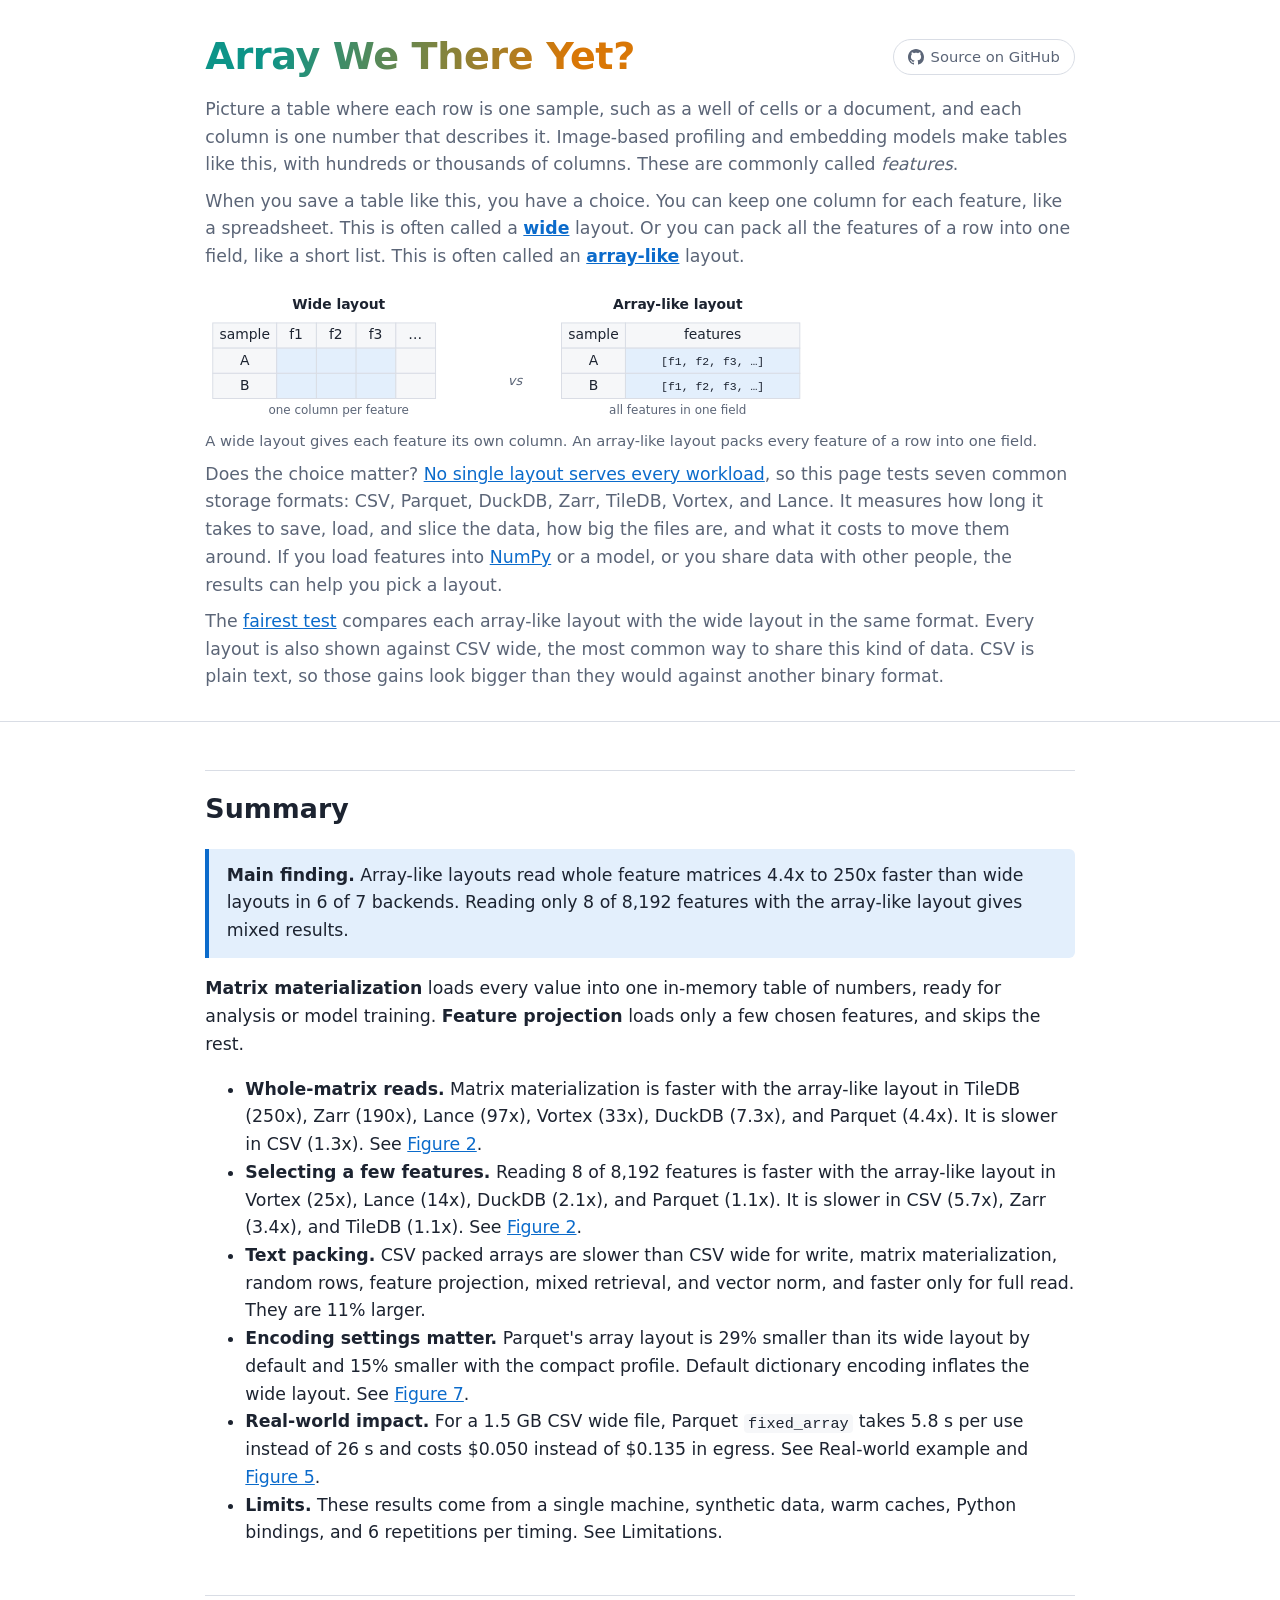
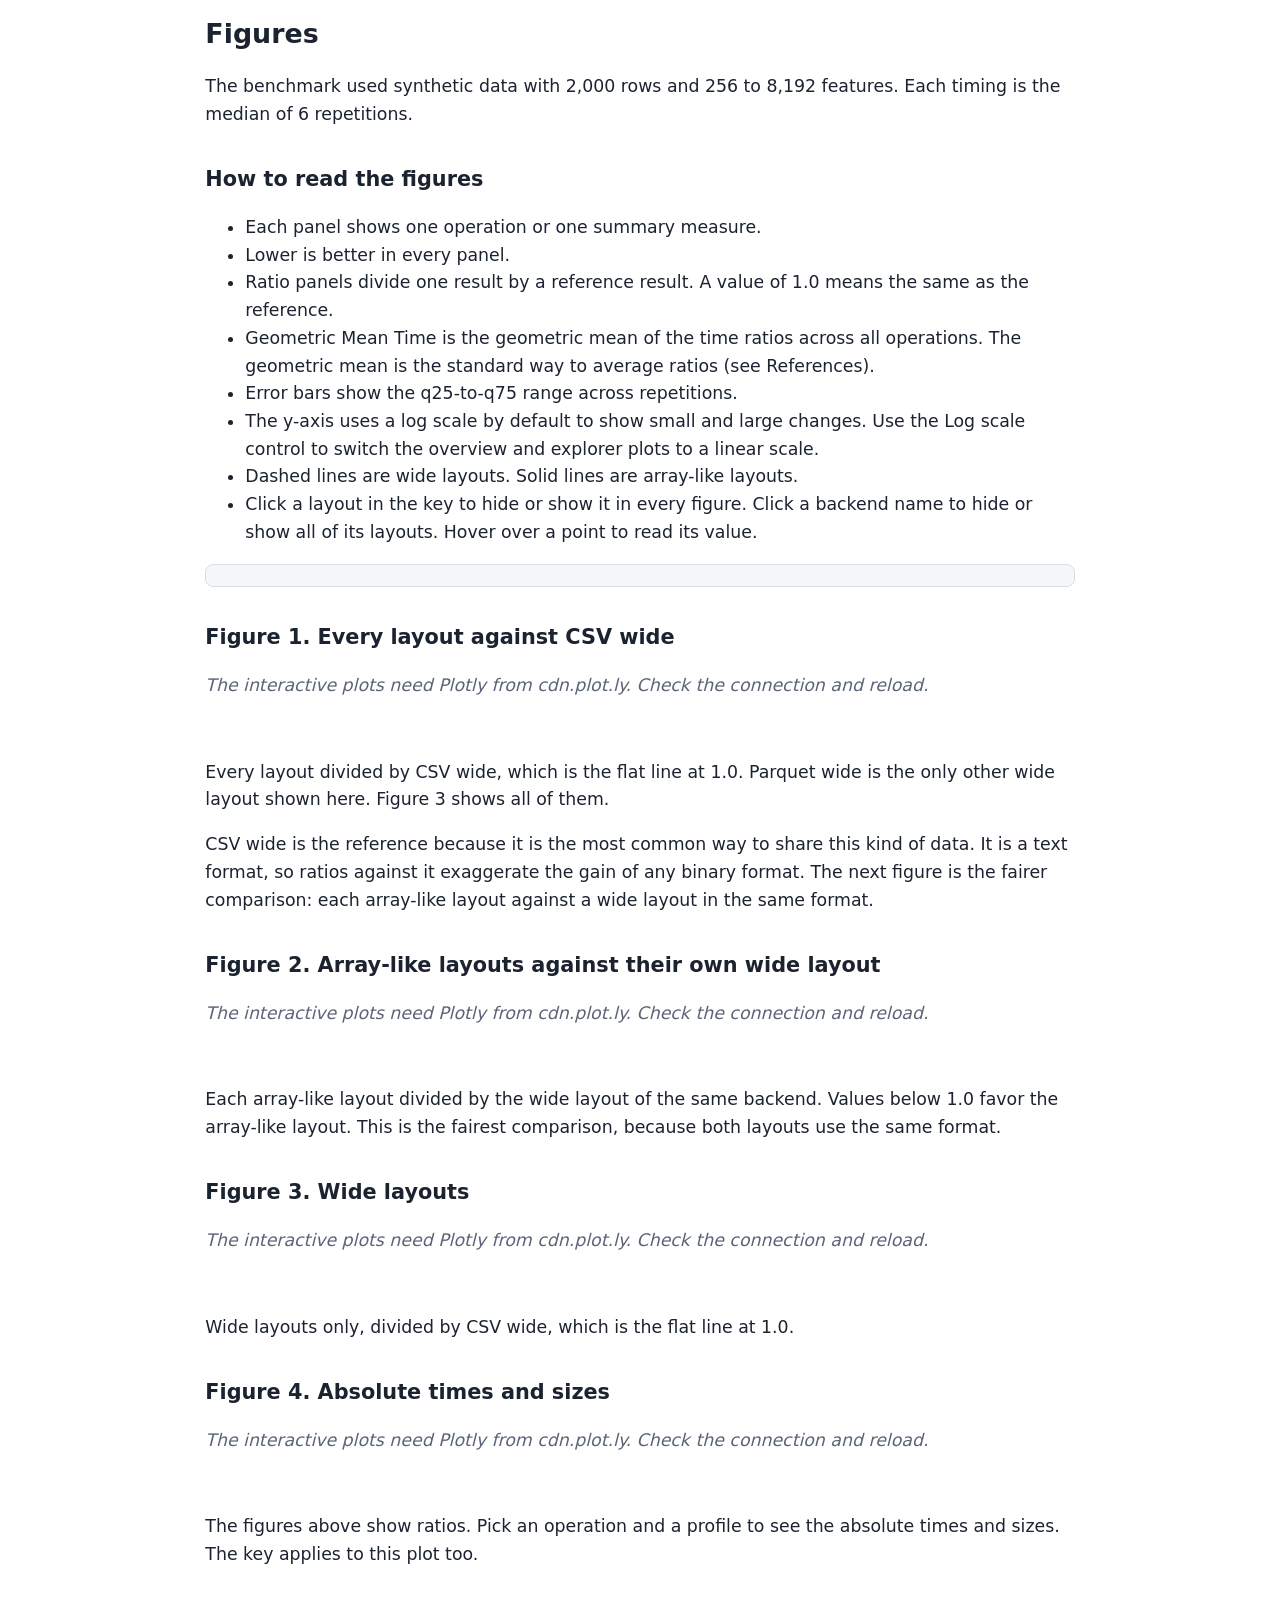
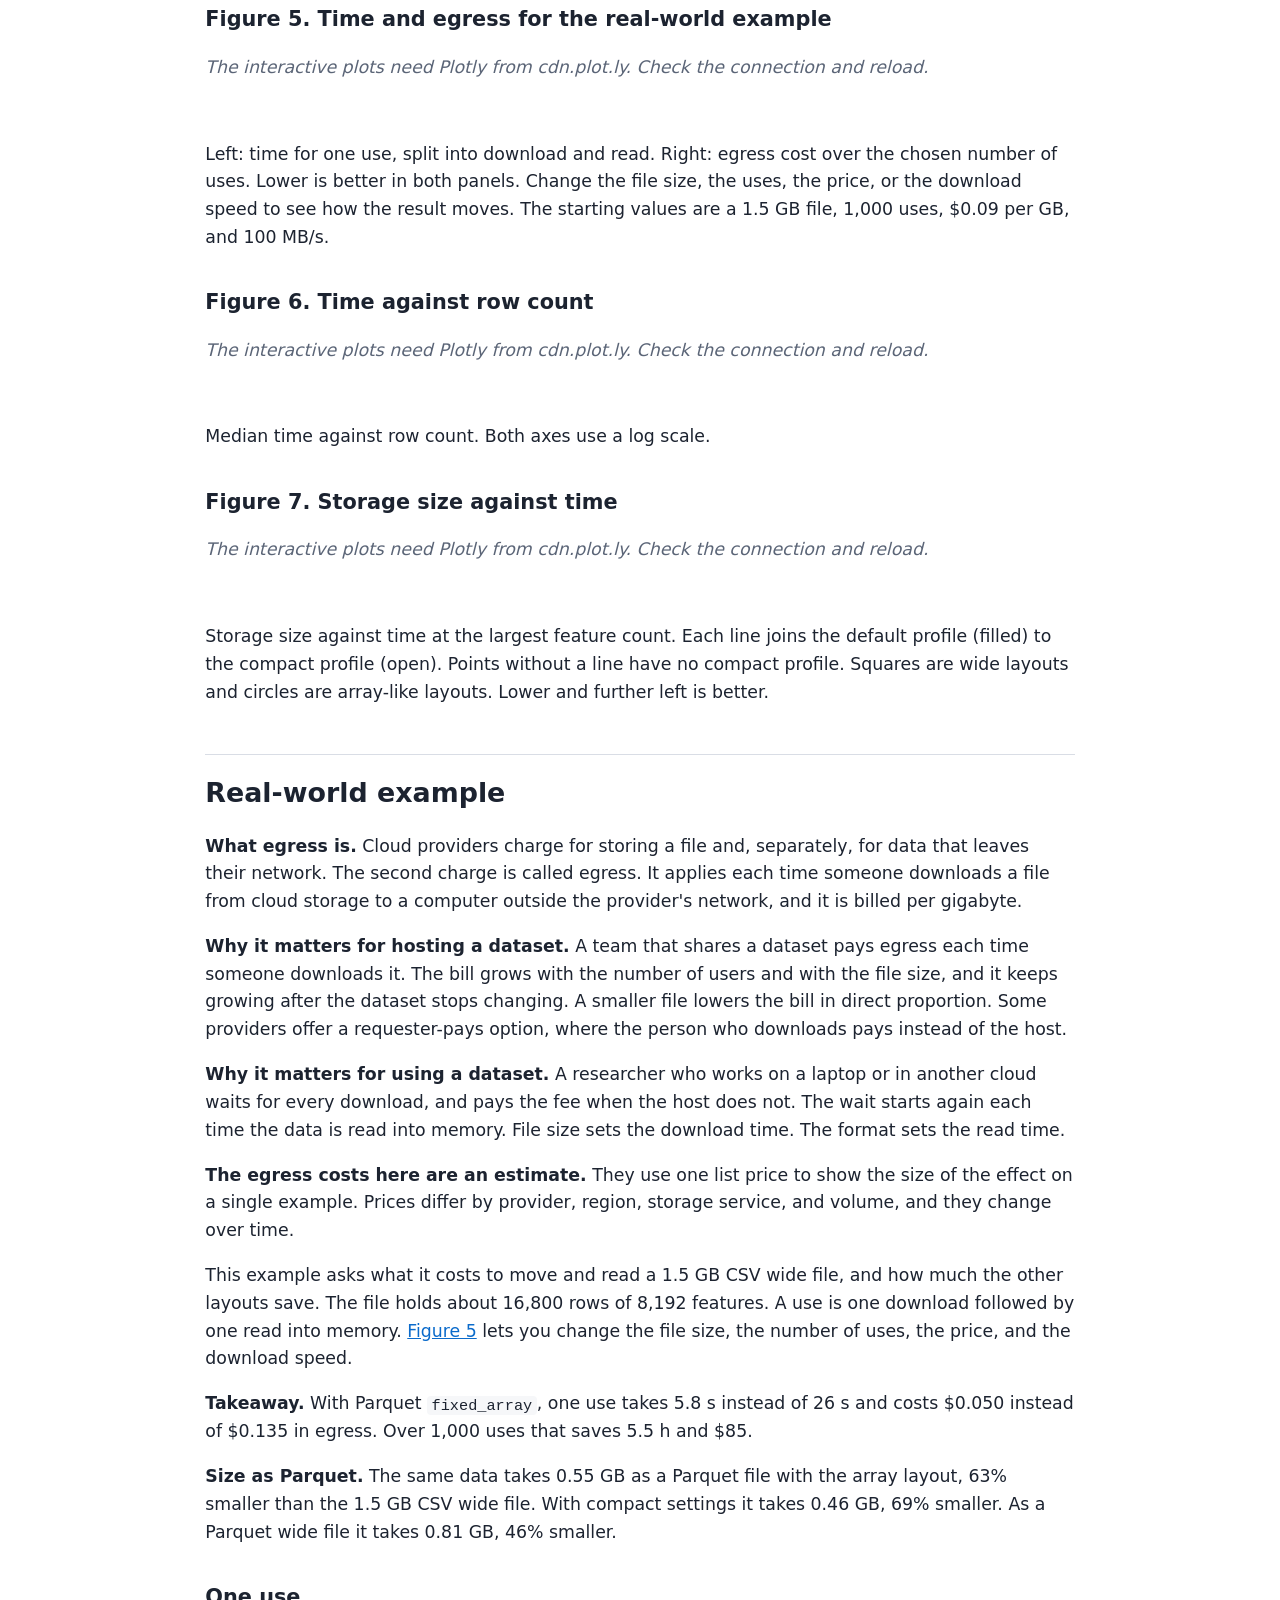
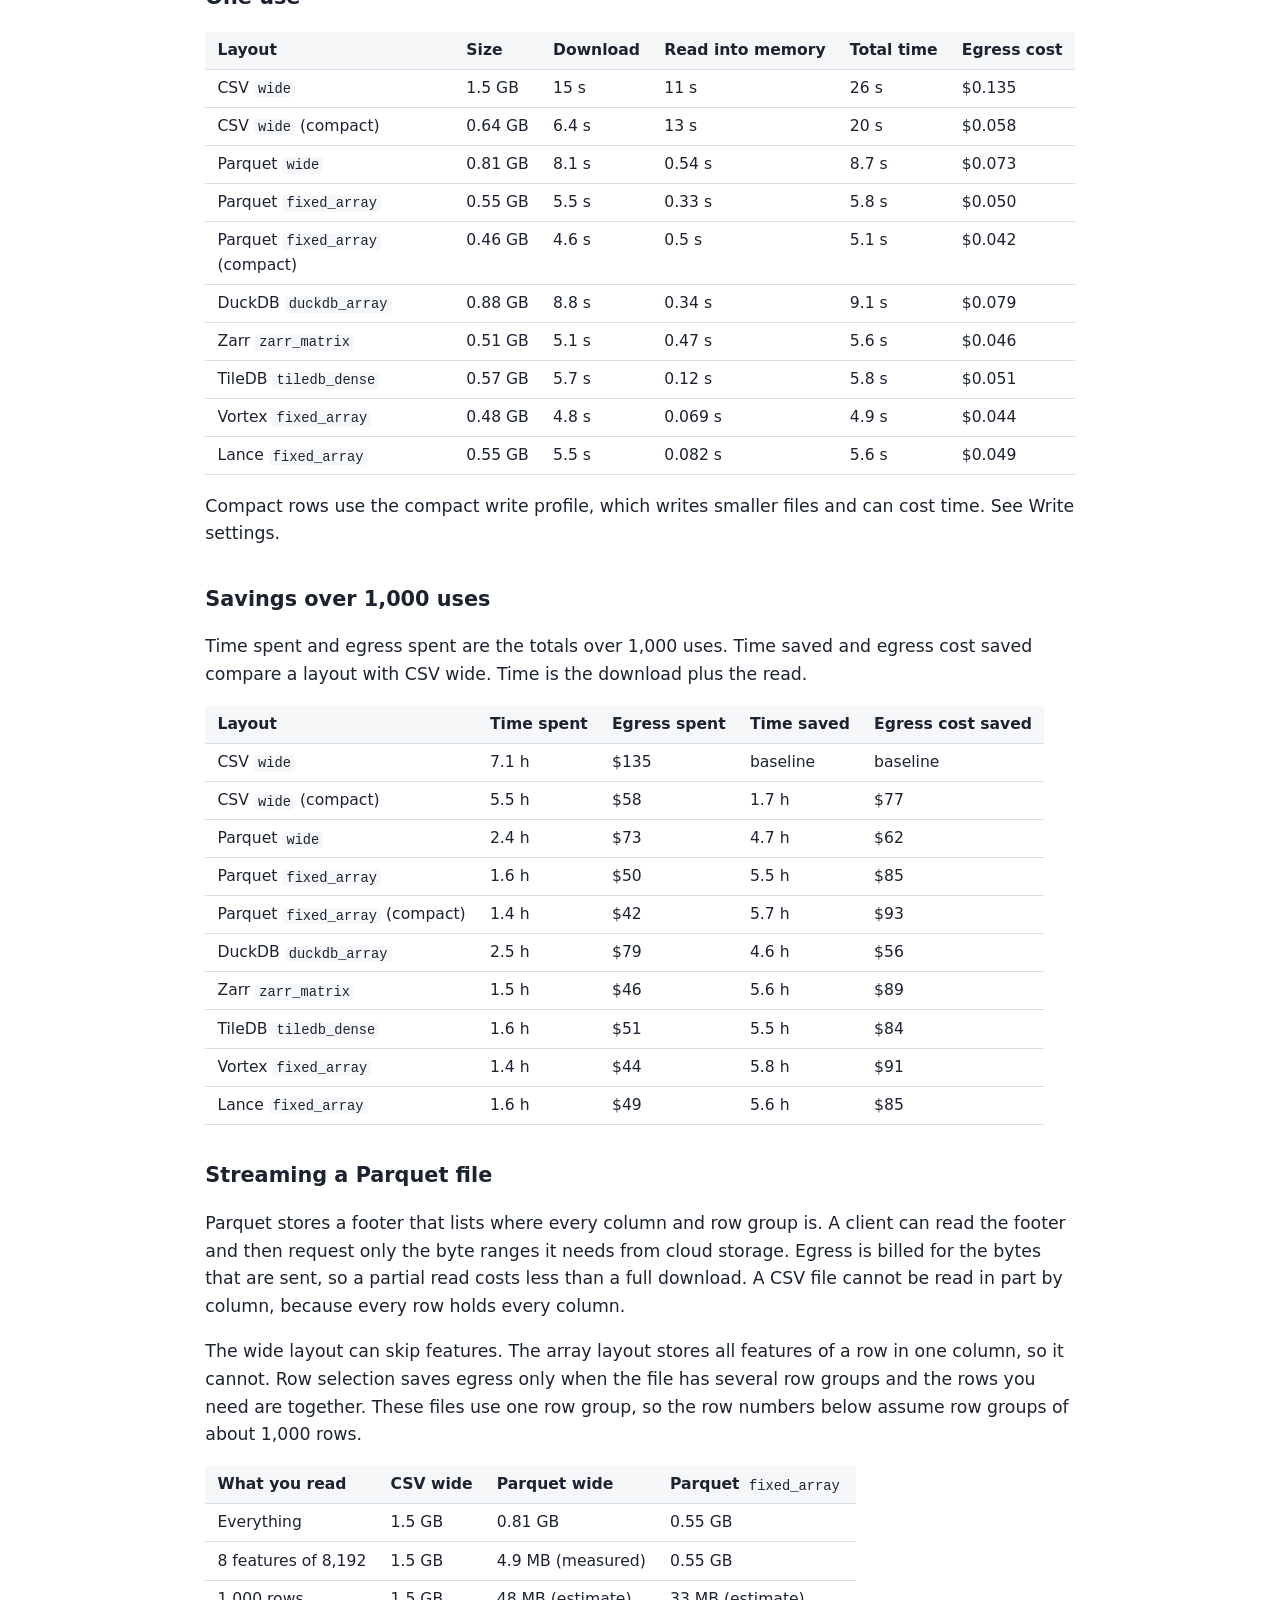
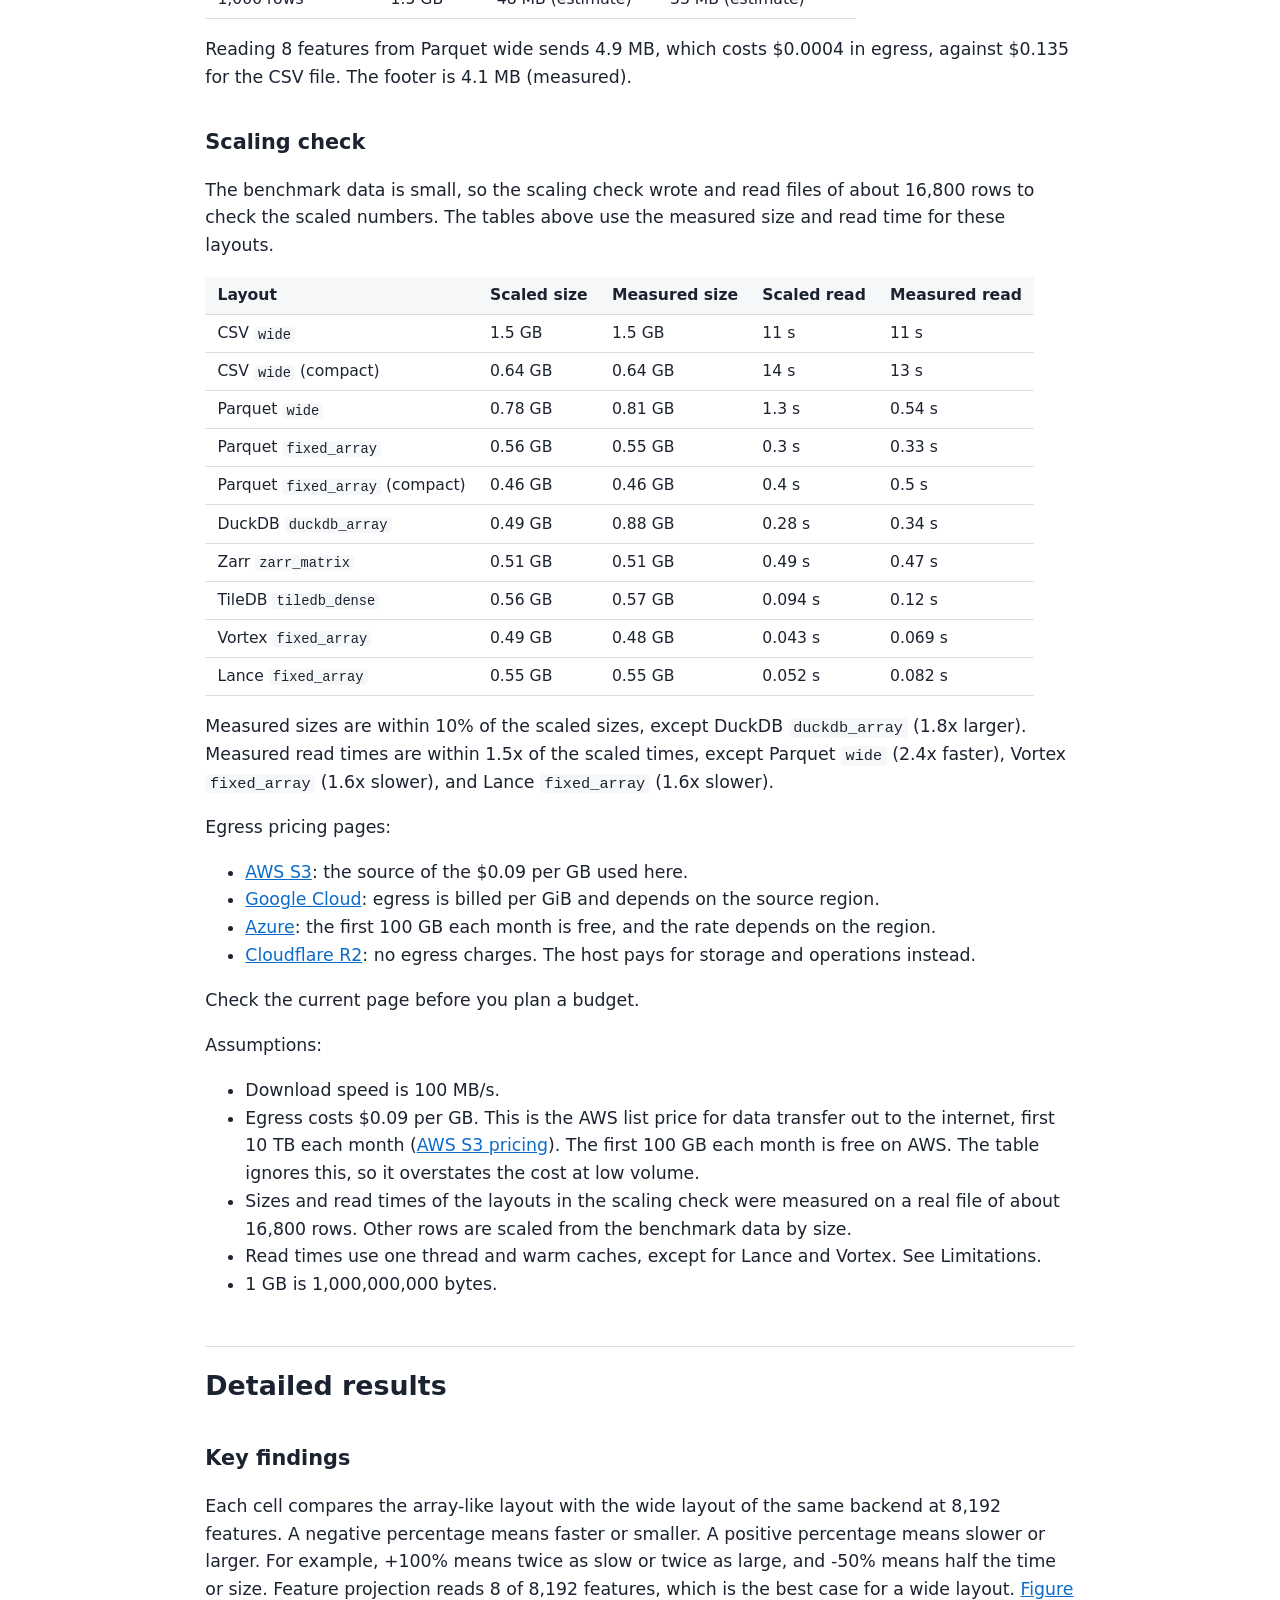
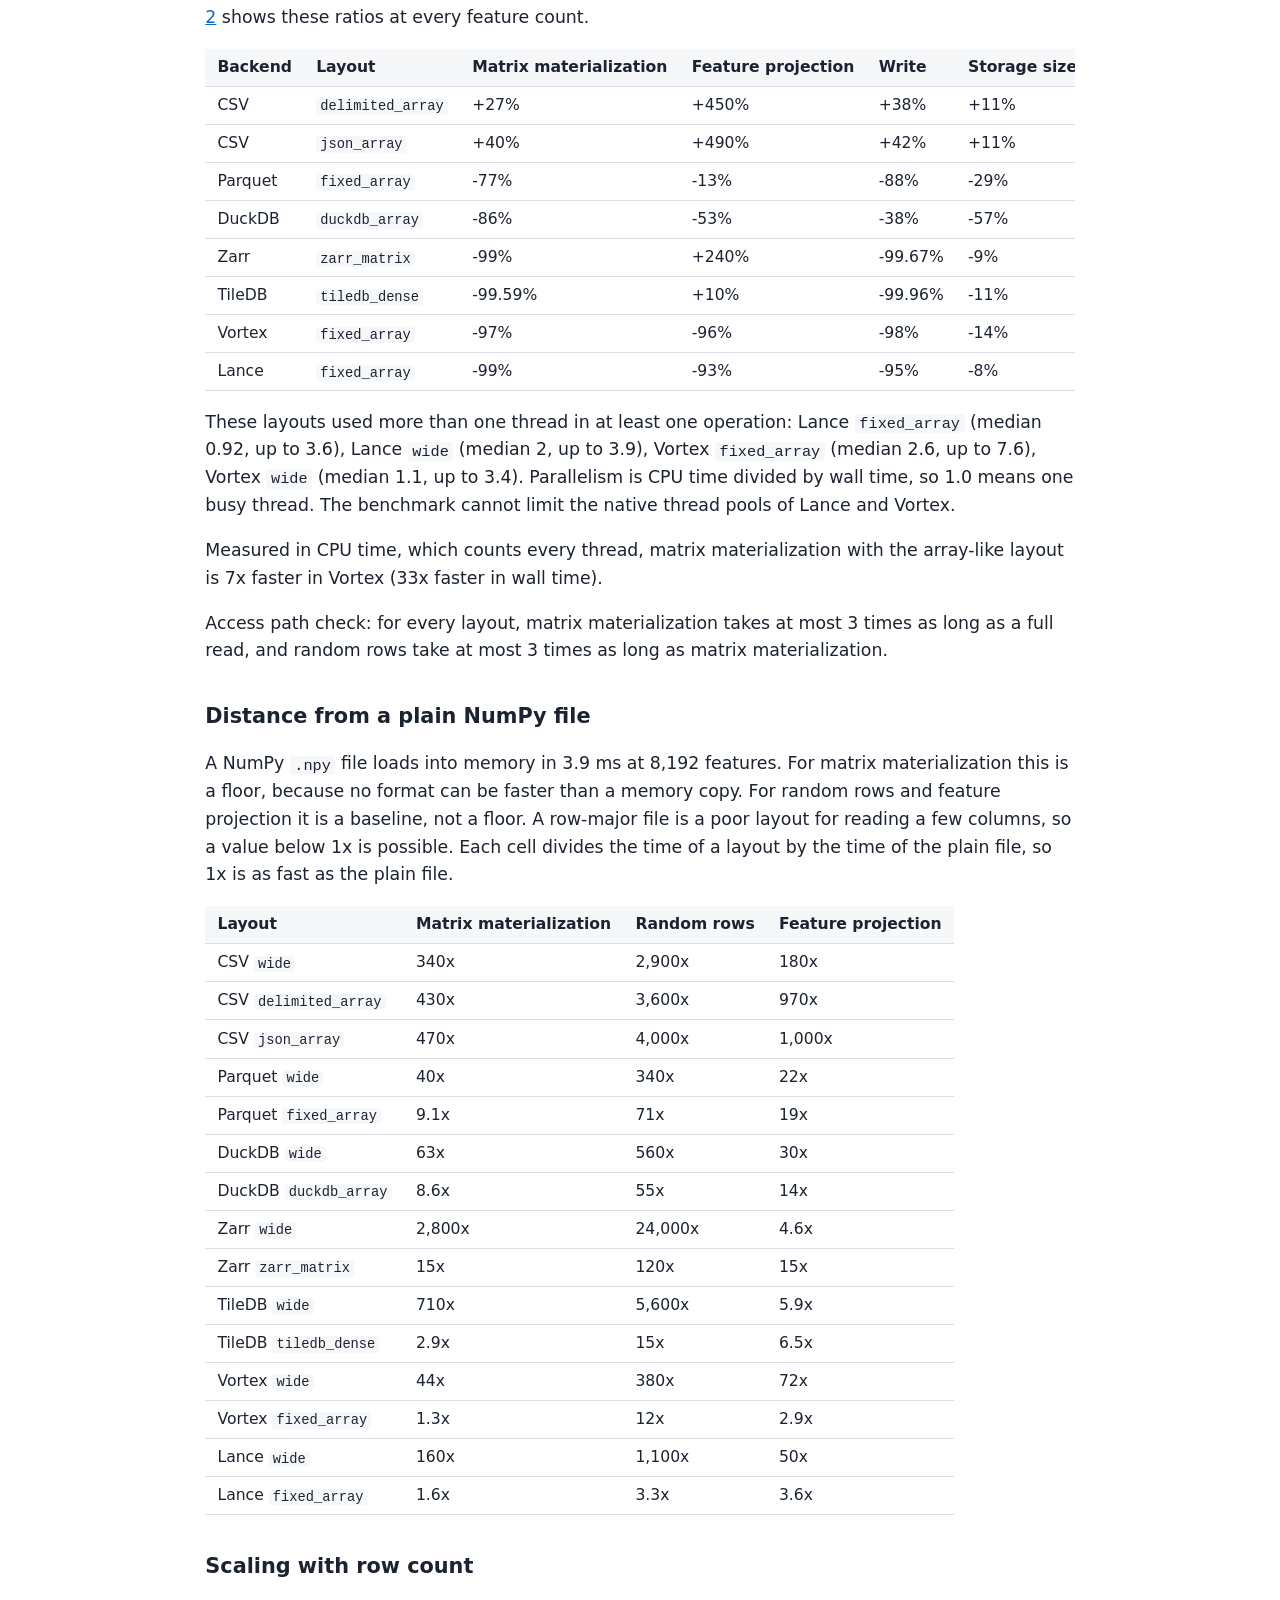
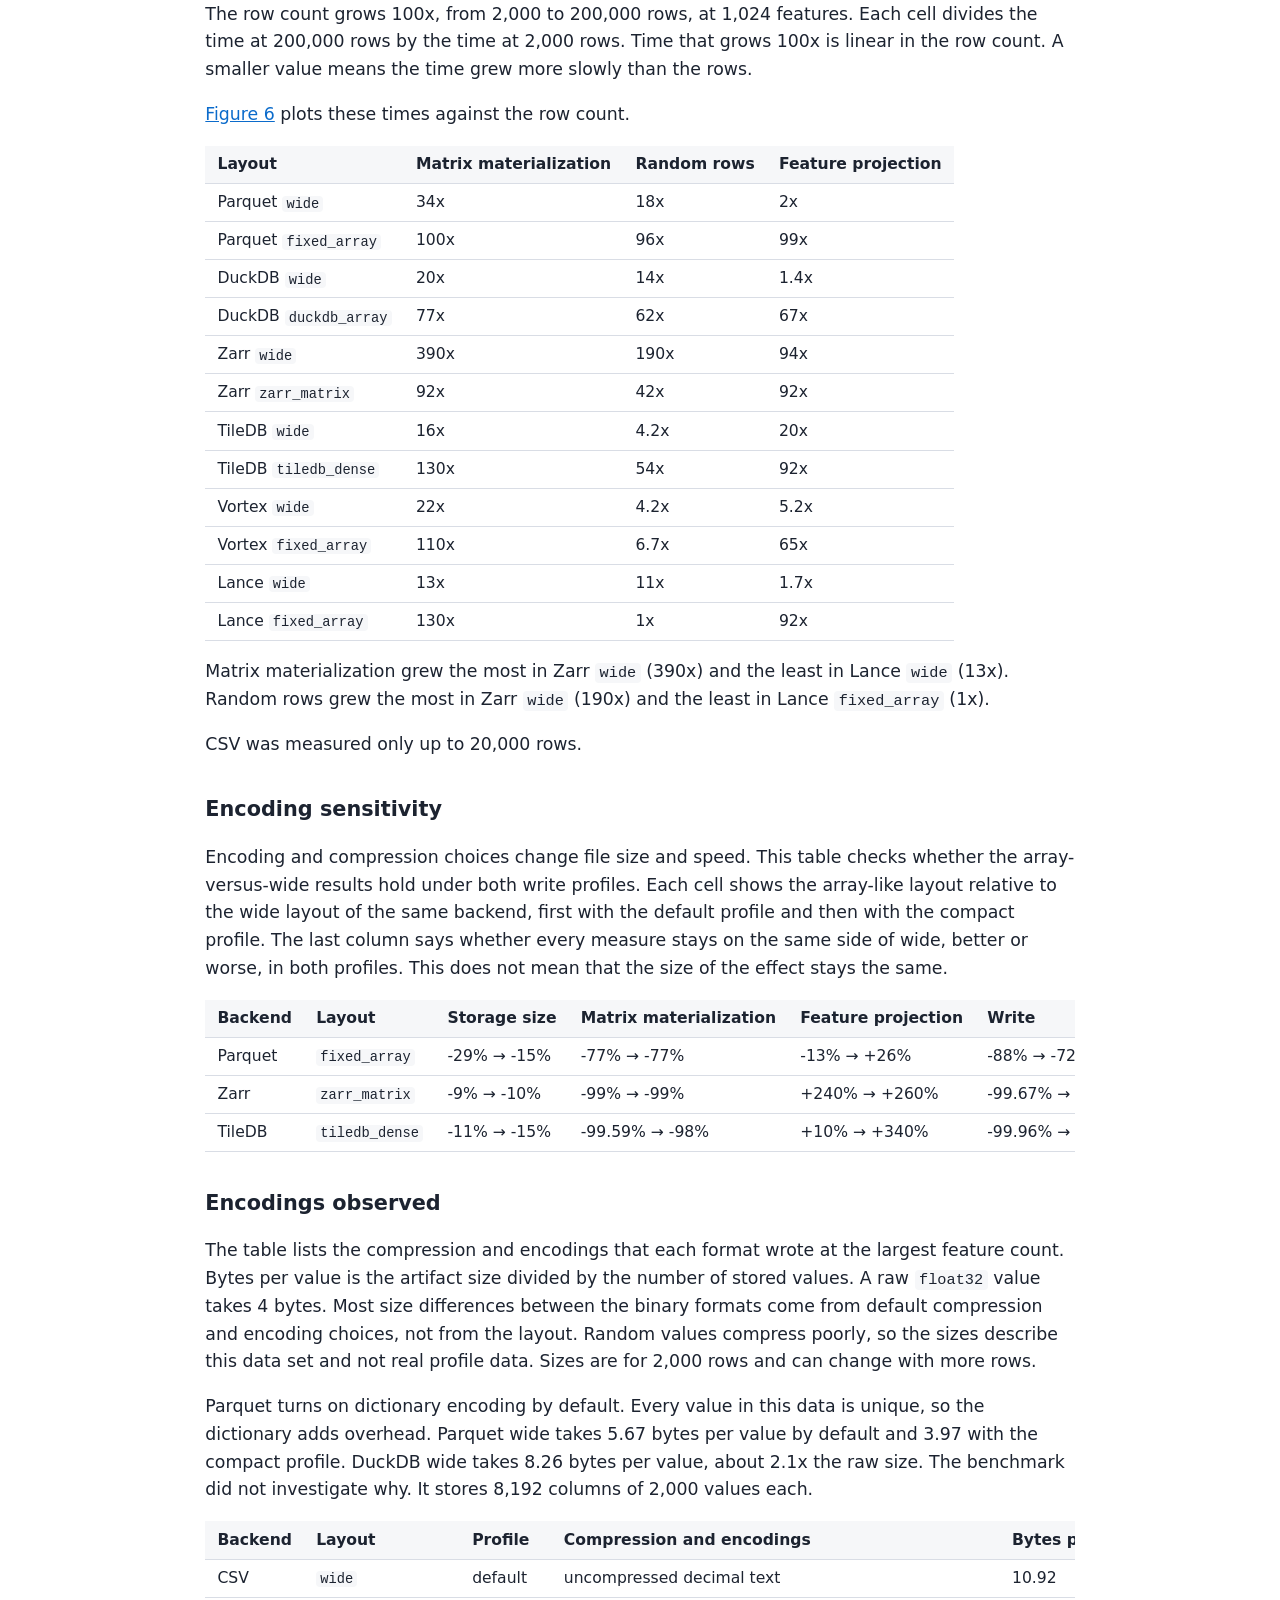
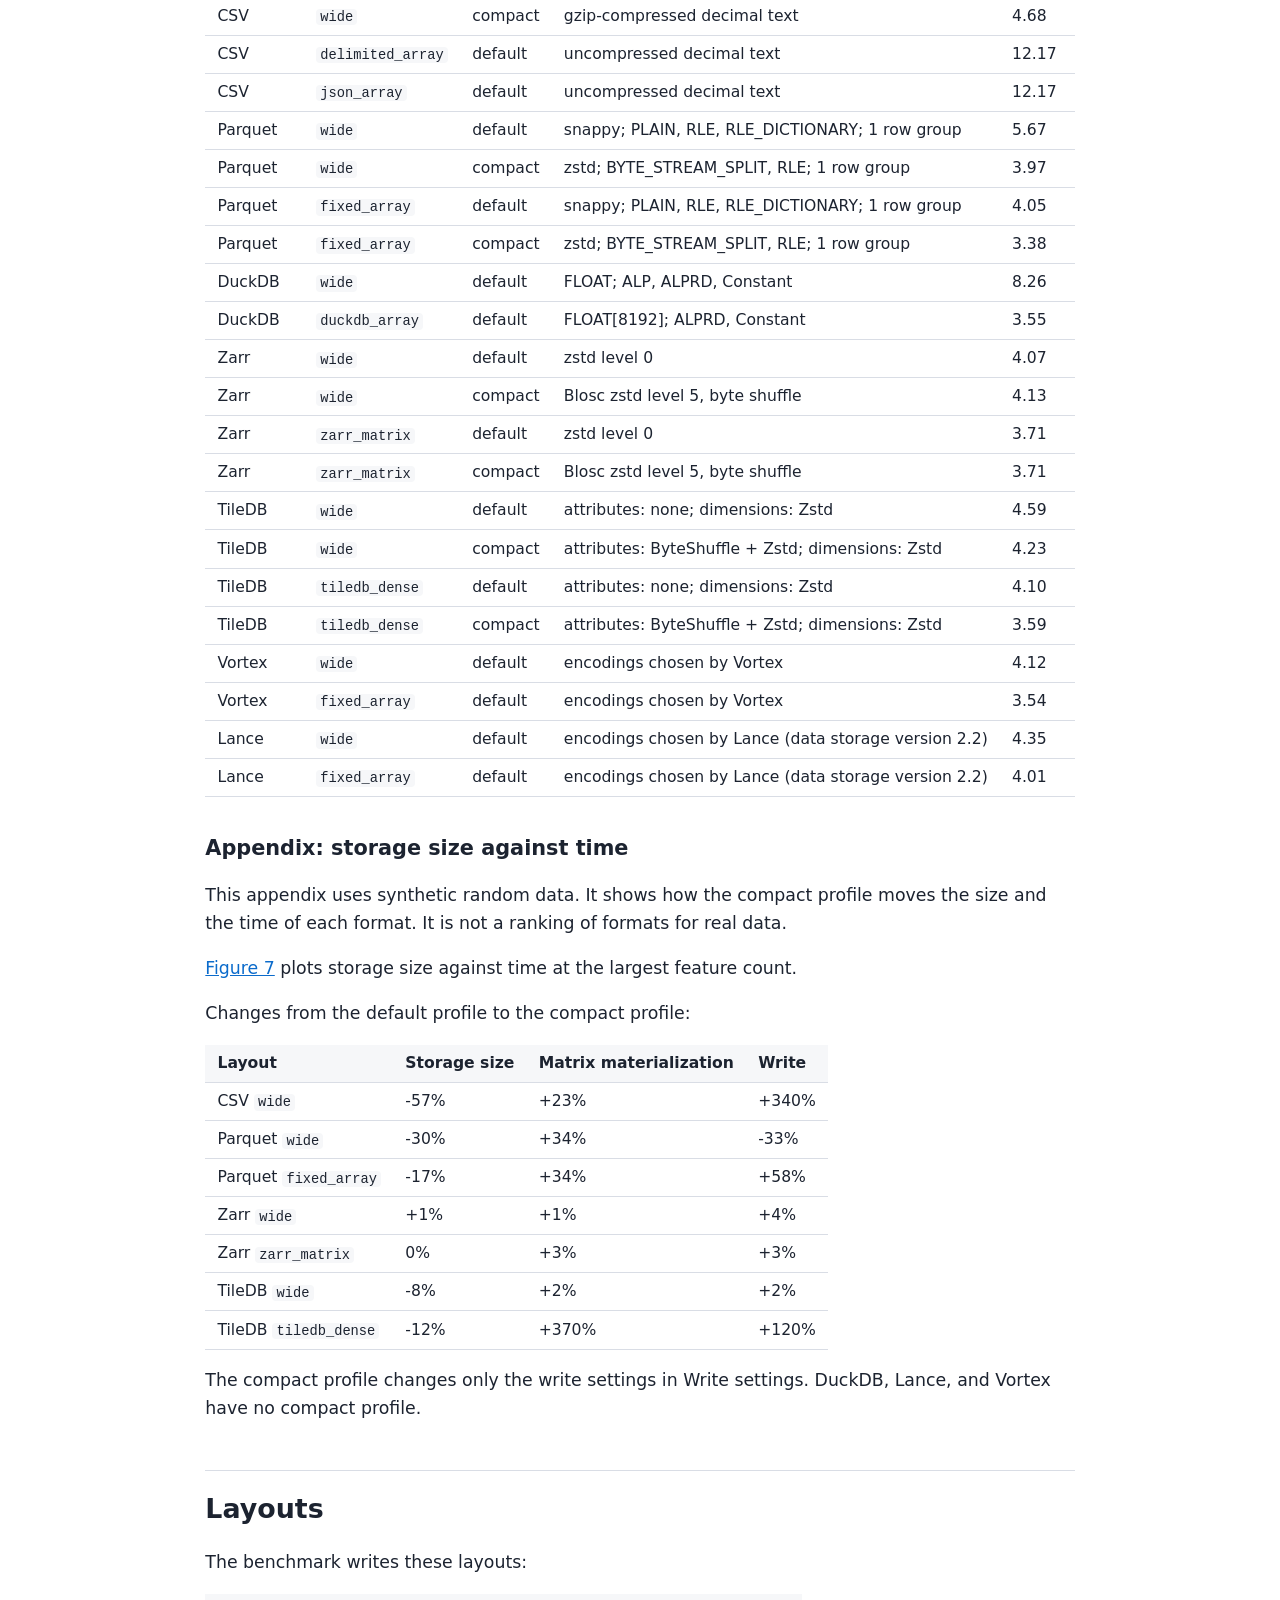
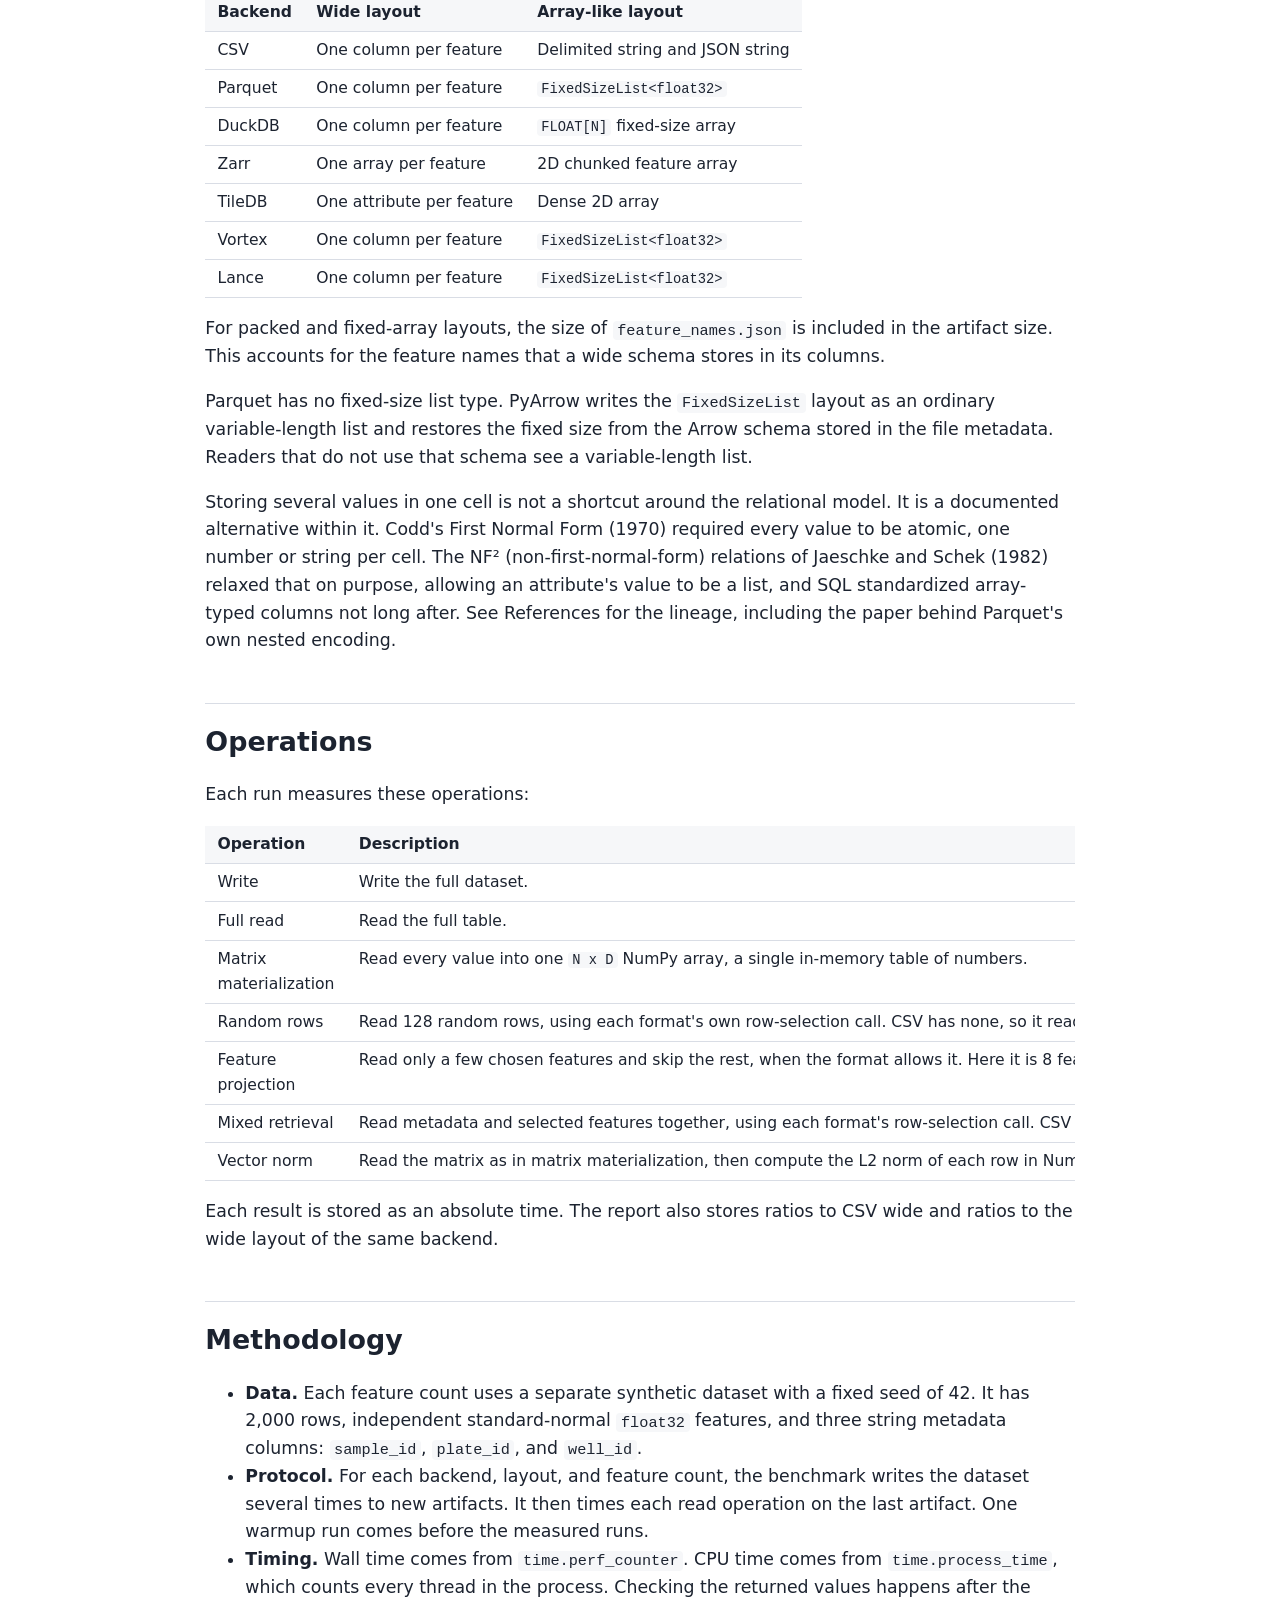
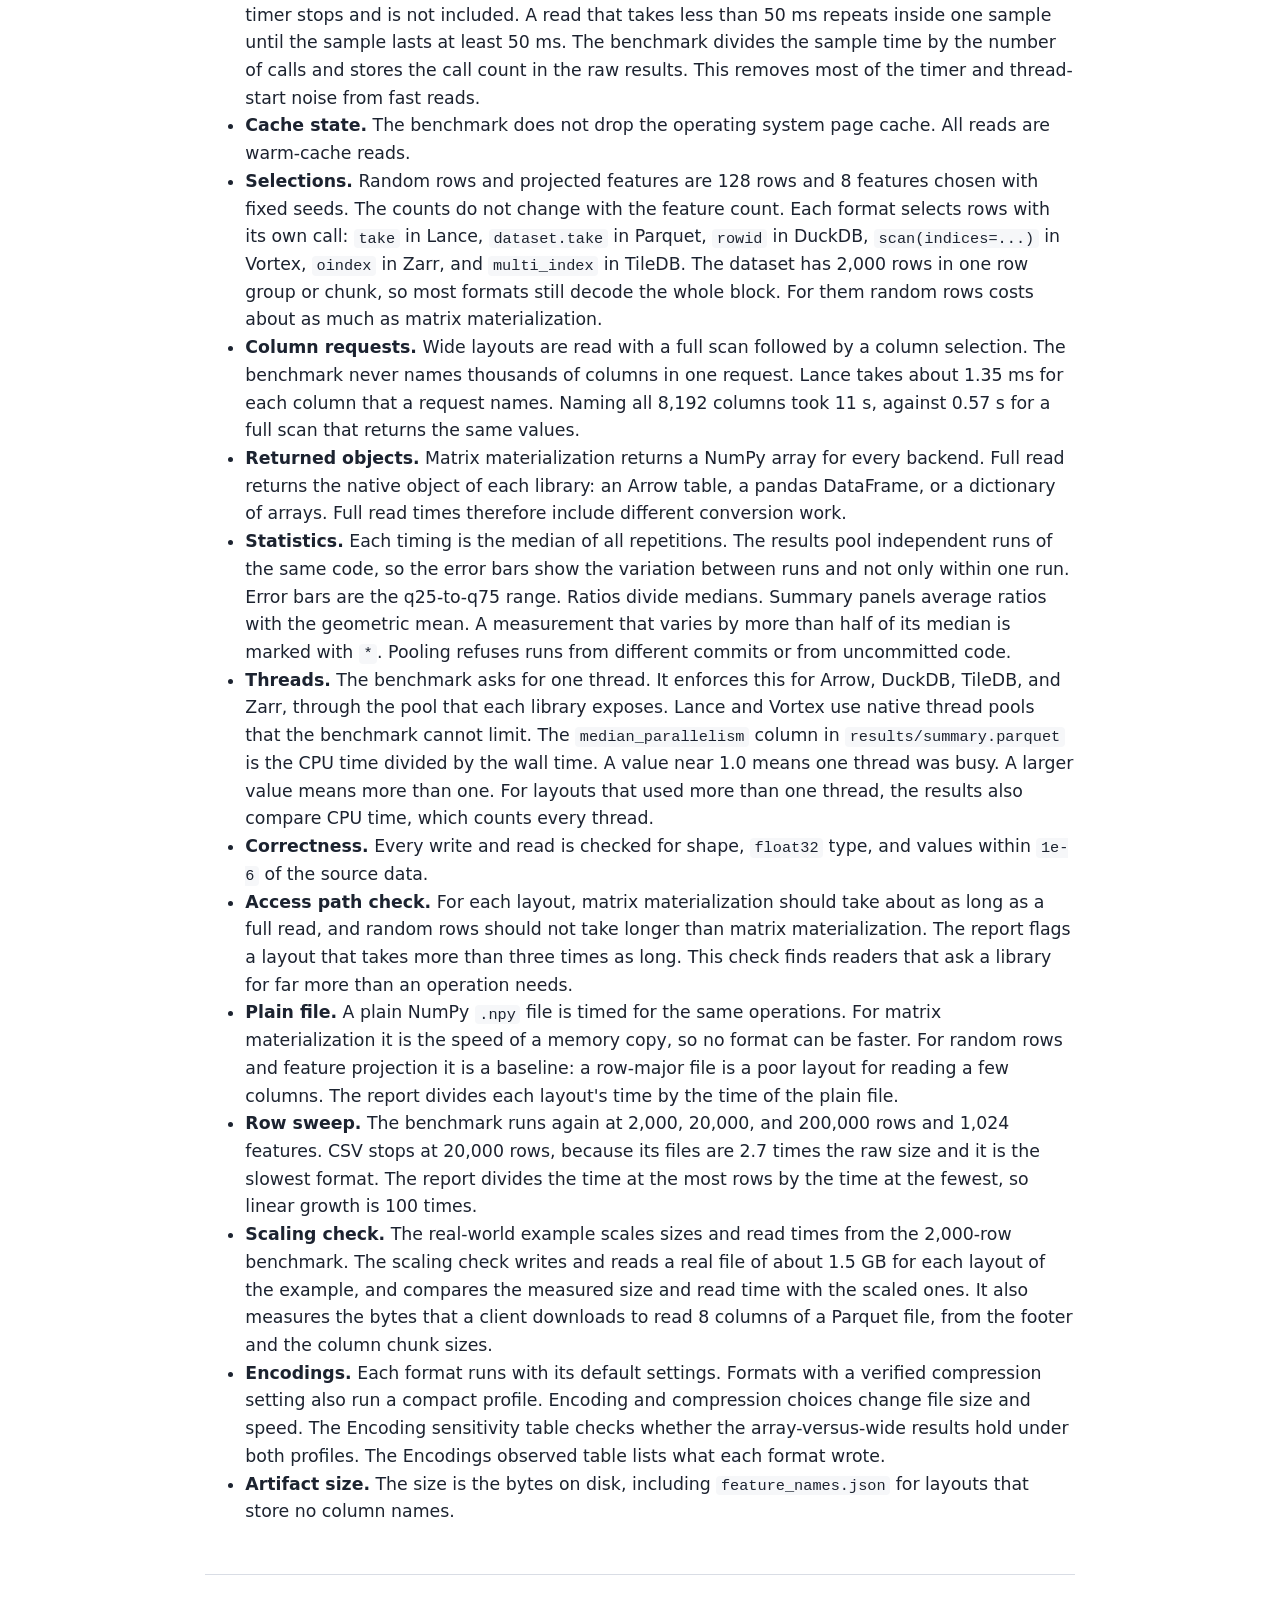
==== commit 52b181a5: "Deploying to pages from @ d33bs/array-we-there-yet@37678fb7aa79aae64ab04461bd05a7e973a03fbb 🚀" ====
--- a/index.html
+++ b/index.html
@@ -37,12 +37,12 @@
   }
 }
 * { box-sizing: border-box; }
-html { scroll-behavior: smooth; scroll-padding-top: 1rem; }
+html { scroll-behavior: smooth; scroll-padding-top: 1rem; font-size: calc(100% + 1pt); }
 body {
   margin: 0;
   background: var(--bg);
   color: var(--text);
-  font: 16px/1.6 system-ui, -apple-system, "Segoe UI", Roboto, sans-serif;
+  font: 1rem/1.6 system-ui, -apple-system, "Segoe UI", Roboto, sans-serif;
 }
 .wrap { max-width: var(--measure); margin: 0 auto; padding: 0 16px; }
 a { color: var(--accent); }
@@ -53,7 +53,7 @@
   border-radius: 4px;
 }
 .masthead { border-bottom: 1px solid var(--line); padding: 2rem 0 1.25rem; }
-.masthead-top { display: flex; align-items: center; justify-content: space-between; gap: 1rem; flex-wrap: wrap; margin-bottom: 0.5rem; }
+.masthead-top { display: flex; align-items: center; justify-content: space-between; gap: 1rem; flex-wrap: wrap; margin-bottom: 1rem; }
 .masthead h1 {
   margin: 0; font-size: 2.2rem; line-height: 1.15; font-weight: 800;
   letter-spacing: -0.01em; color: var(--title-a);
@@ -127,13 +127,13 @@
 .layout-diagram svg { display: block; width: 100%; max-width: 620px; height: auto; }
 .layout-diagram rect { fill: var(--panel); stroke: var(--line); stroke-width: 1; }
 .layout-diagram .ld-cell { fill: var(--accent-soft); }
-.layout-diagram text { fill: var(--text); font-size: 13px; }
+.layout-diagram text { fill: var(--text); font-size: calc(13px + 1pt); }
 .layout-diagram .ld-heading { font-weight: 600; }
-.layout-diagram .ld-note { fill: var(--muted); font-size: 11px; }
-.layout-diagram .ld-vs { fill: var(--muted); font-size: 12px; font-style: italic; }
+.layout-diagram .ld-note { fill: var(--muted); font-size: calc(11px + 1pt); }
+.layout-diagram .ld-vs { fill: var(--muted); font-size: calc(12px + 1pt); font-style: italic; }
 .layout-diagram .ld-array {
   font-family: ui-monospace, SFMono-Regular, Menlo, monospace;
-  font-size: 10.5px;
+  font-size: calc(10.5px + 1pt);
 }
 .layout-diagram figcaption { margin-top: 0.4rem; font-size: 0.85rem; color: var(--muted); }
 
@@ -1642,6 +1642,7 @@
   var state = { logY: true };
   var redraws = []; // functions that draw one figure
   var CONFIG = { responsive: true, displaylogo: false, modeBarButtonsToRemove: ['lasso2d', 'select2d'] };
+  var FONT_BUMP = 4 / 3; // one typographic point in CSS pixels
 
   // ---------- helpers ----------
 
@@ -1695,12 +1696,12 @@
     var text = css('--text');
     var grid = css('--grid');
     return {
-      title: { text: title, font: { size: 13, color: text } },
+      title: { text: title, font: { size: 13 + FONT_BUMP, color: text } },
       margin: { l: 58, r: 10, t: 36, b: 46 },
       height: 290,
       paper_bgcolor: 'rgba(0,0,0,0)',
       plot_bgcolor: 'rgba(0,0,0,0)',
-      font: { color: text, size: 11 },
+      font: { color: text, size: 11 + FONT_BUMP },
       showlegend: false,
       hovermode: 'closest',
       xaxis: { gridcolor: grid, linecolor: grid, zerolinecolor: grid },
@@ -1749,7 +1750,7 @@
       layout.yaxis.showticklabels = false;
       layout.annotations = [{
         text: 'No layouts shown', showarrow: false, xref: 'paper', yref: 'paper', x: 0.5, y: 0.5,
-        font: { color: css('--muted'), size: 12 }
+        font: { color: css('--muted'), size: 12 + FONT_BUMP }
       }];
     }
   }
@@ -1915,7 +1916,7 @@
       var layout = baseLayout(title);
       layout.height = 440;
       layout.showlegend = true;
-      layout.legend = { font: { size: 11 } };
+      layout.legend = { font: { size: 11 + FONT_BUMP } };
       layout.margin.r = 8;
       var dims = rows.length ? Array.from(new Set(rows.map(function (row) { return row.dimensions; }))).sort(function (a, b) { return a - b; }) : [];
       layout.xaxis.tickvals = dims;
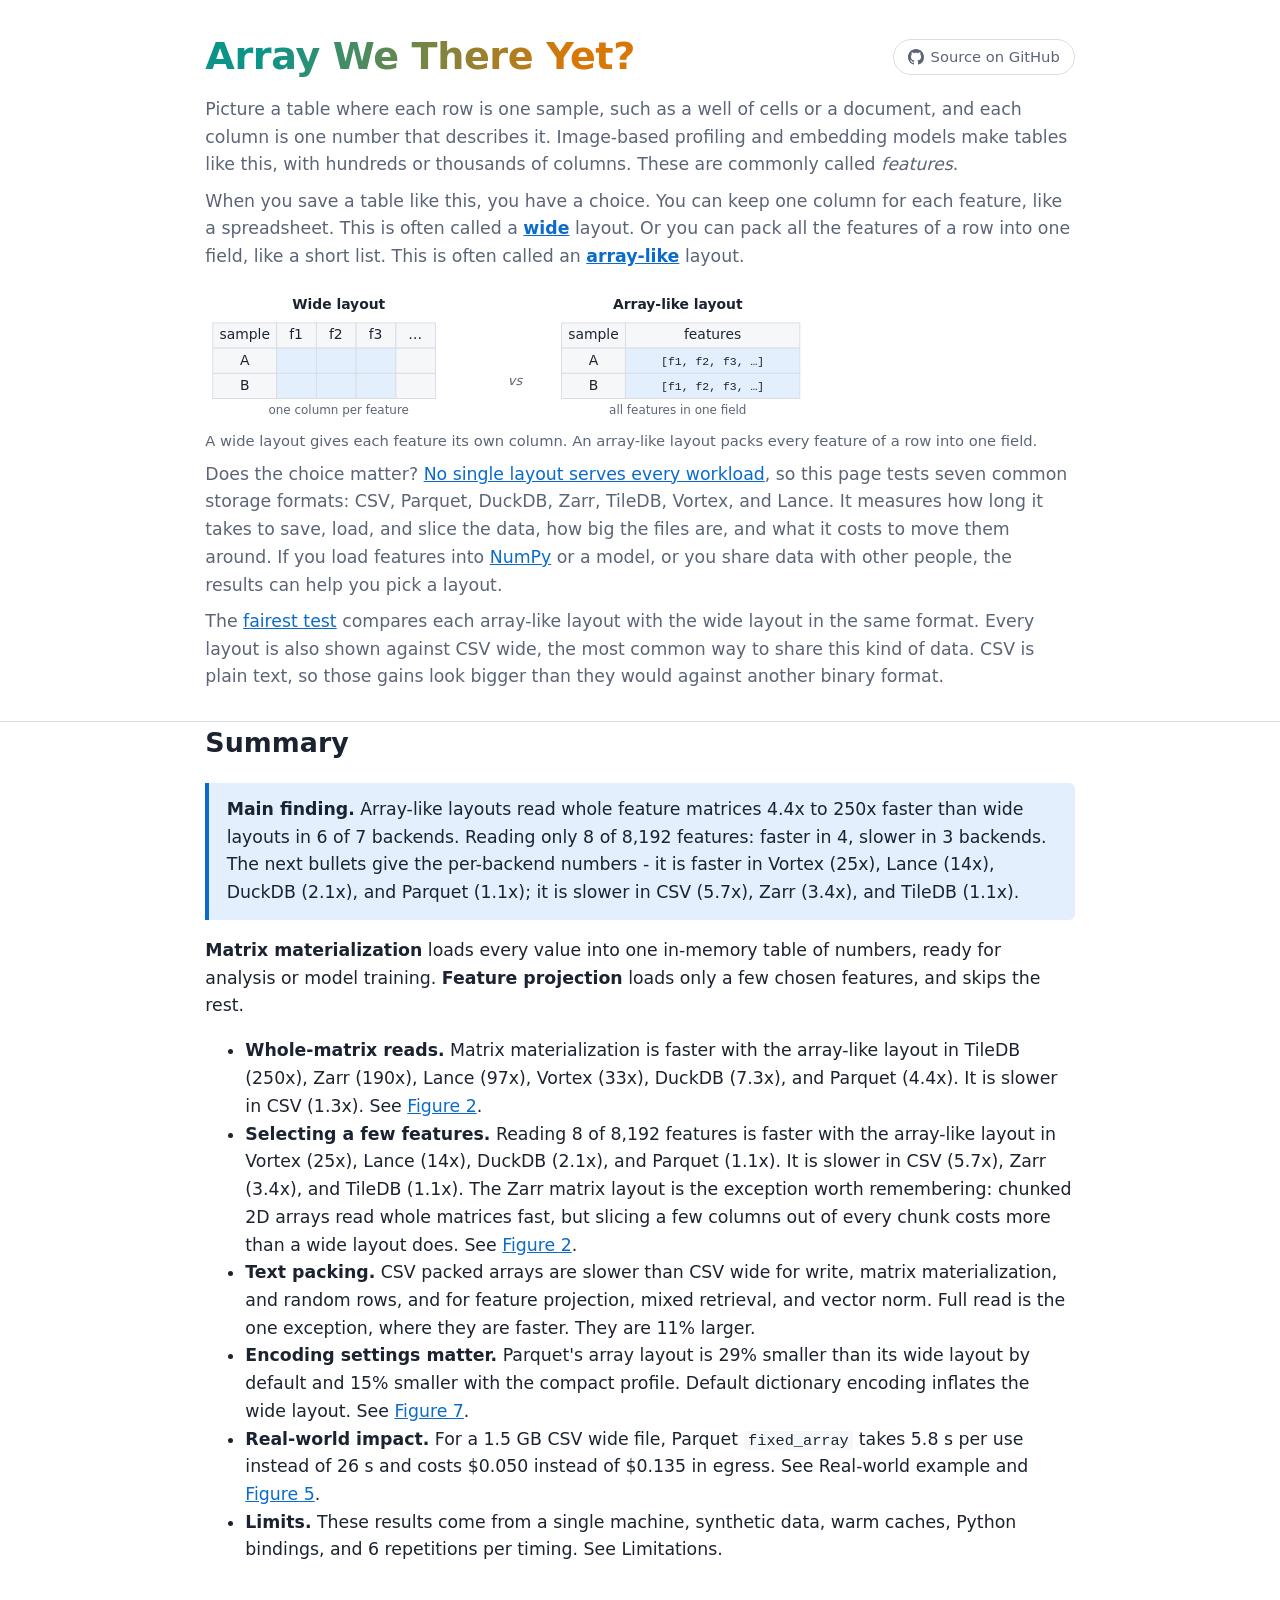
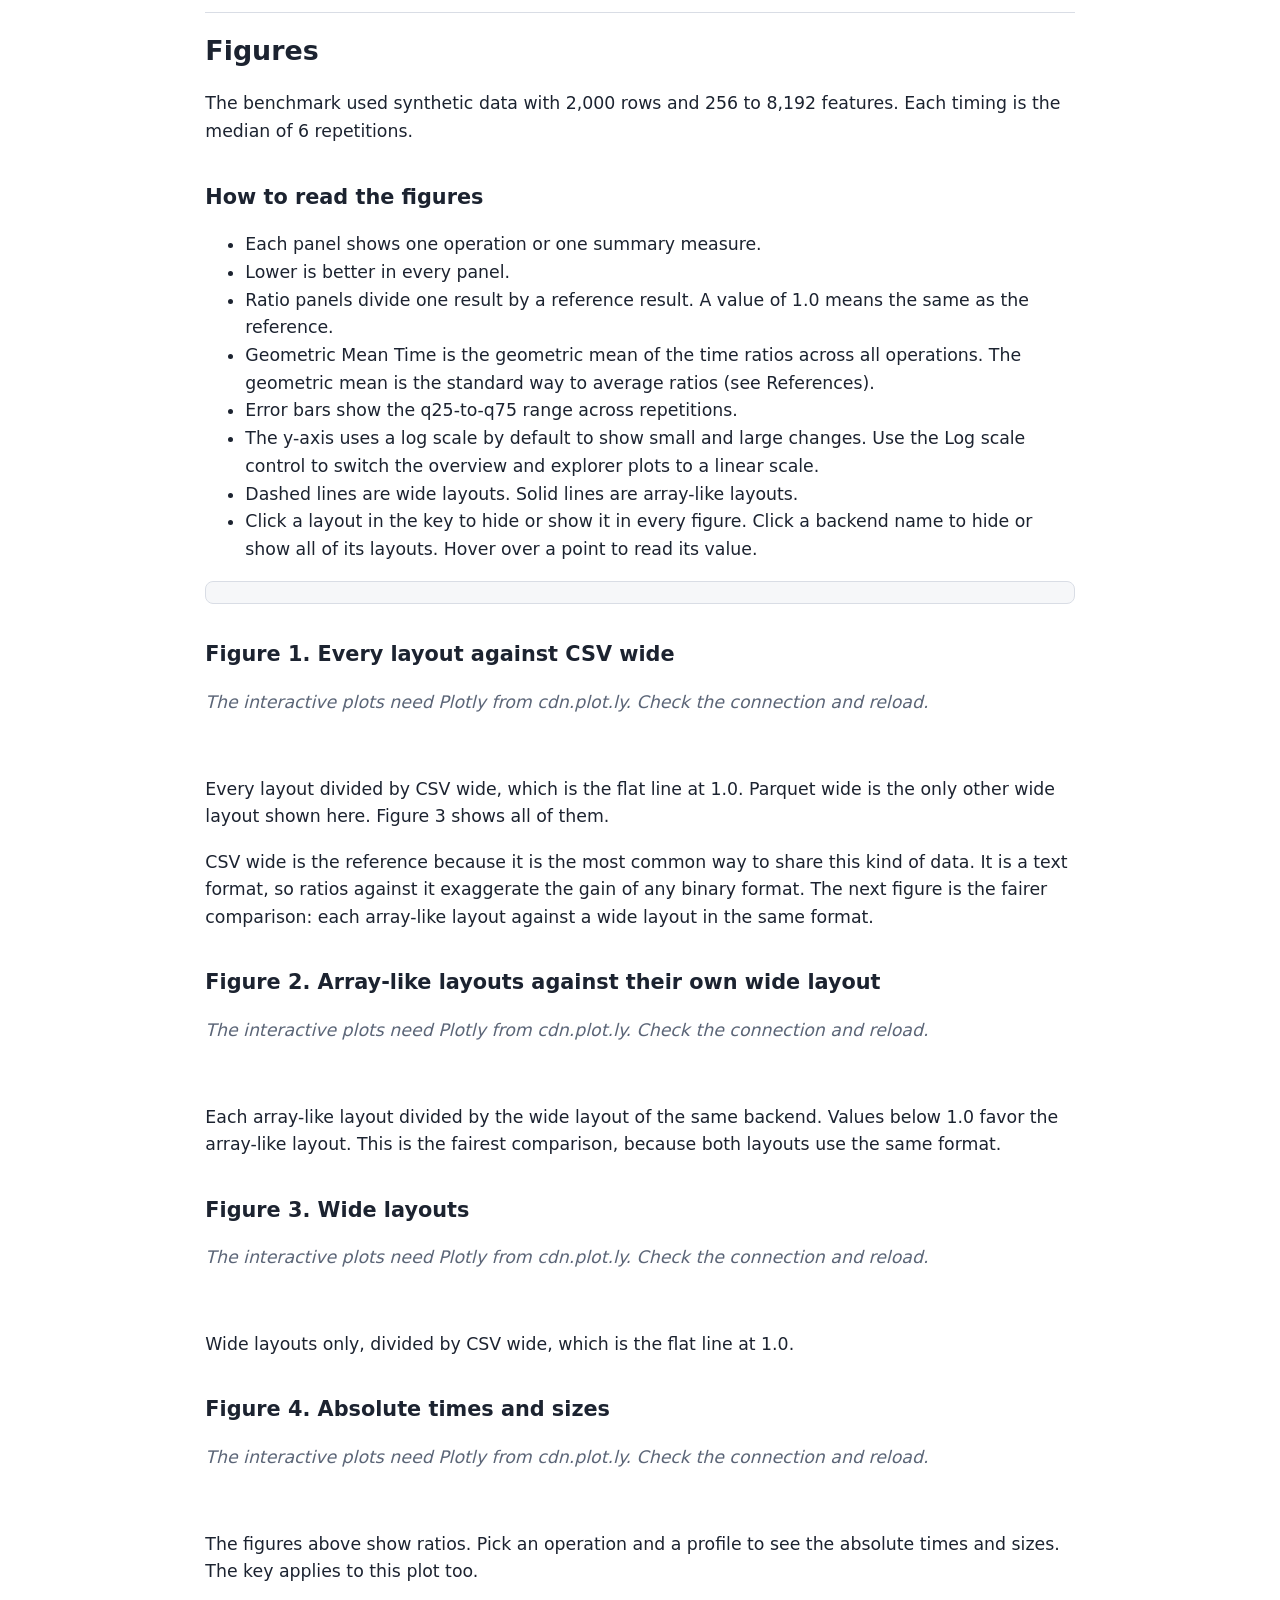
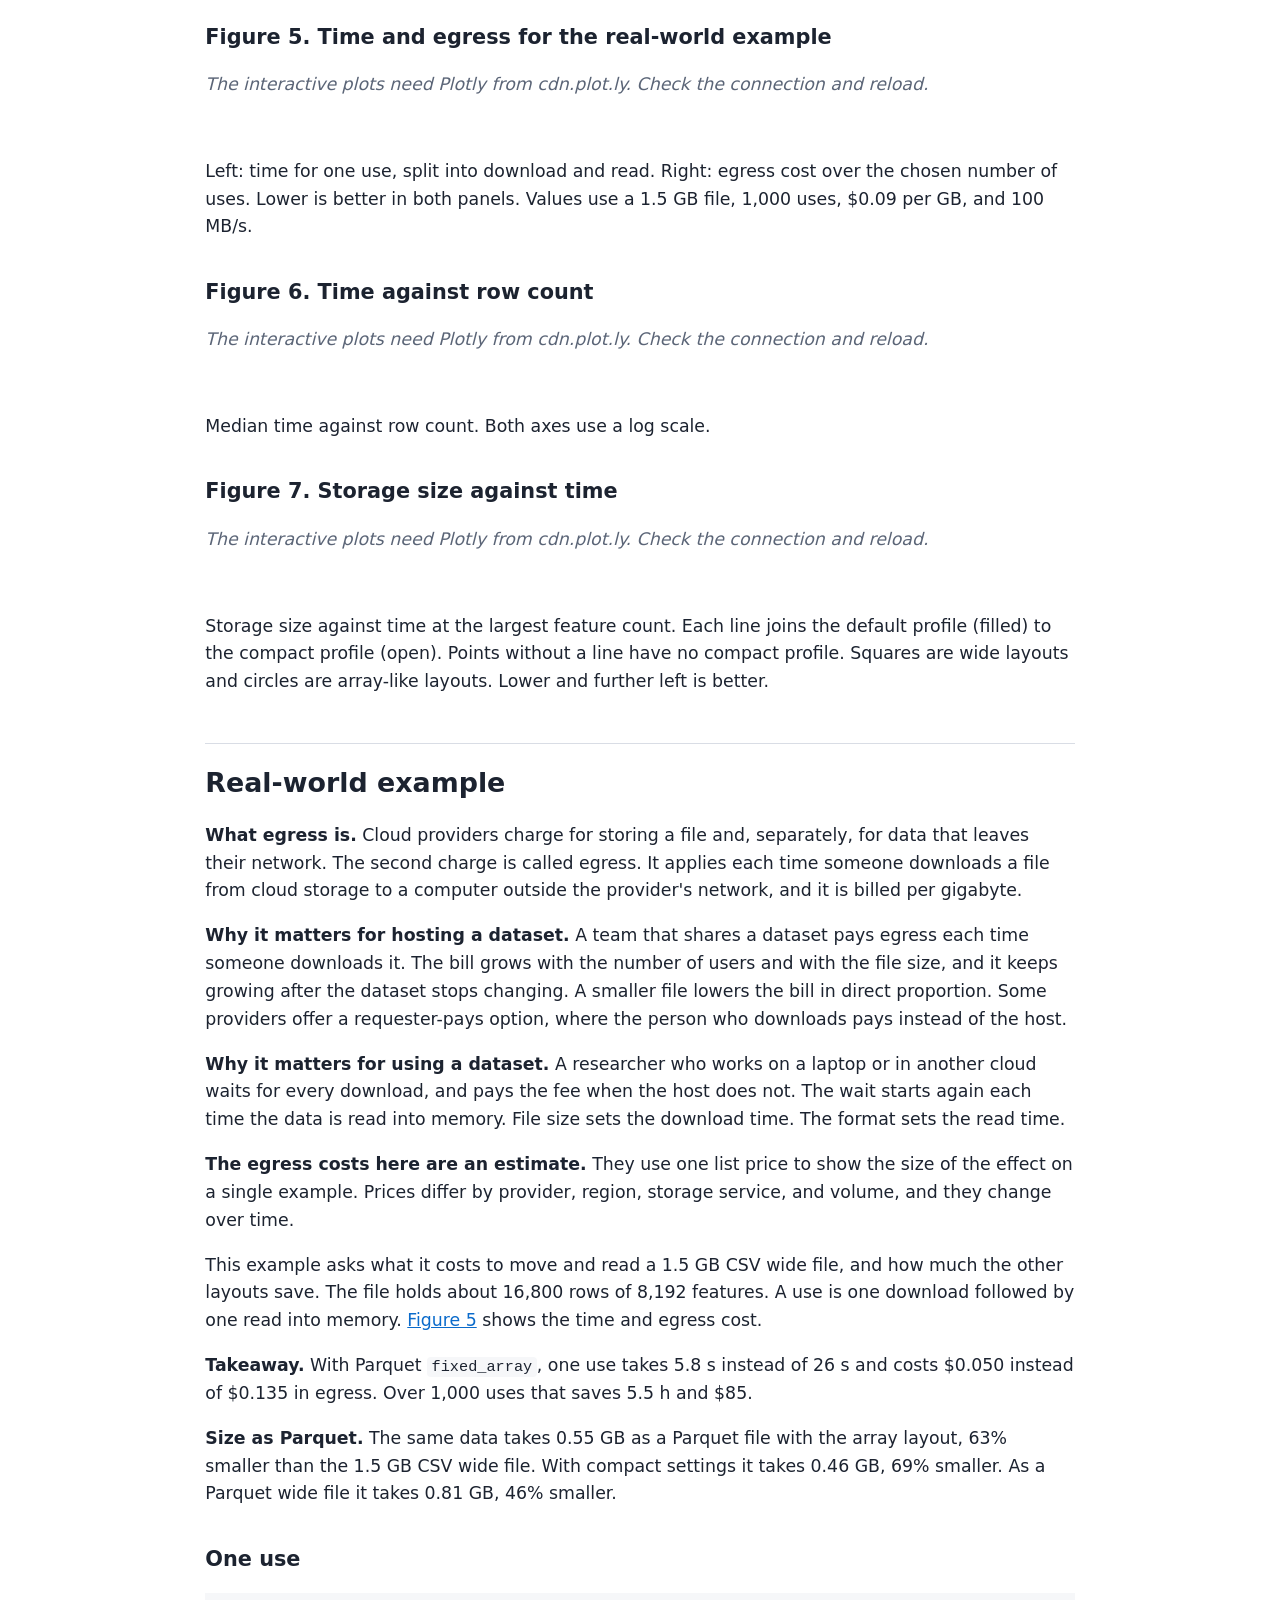
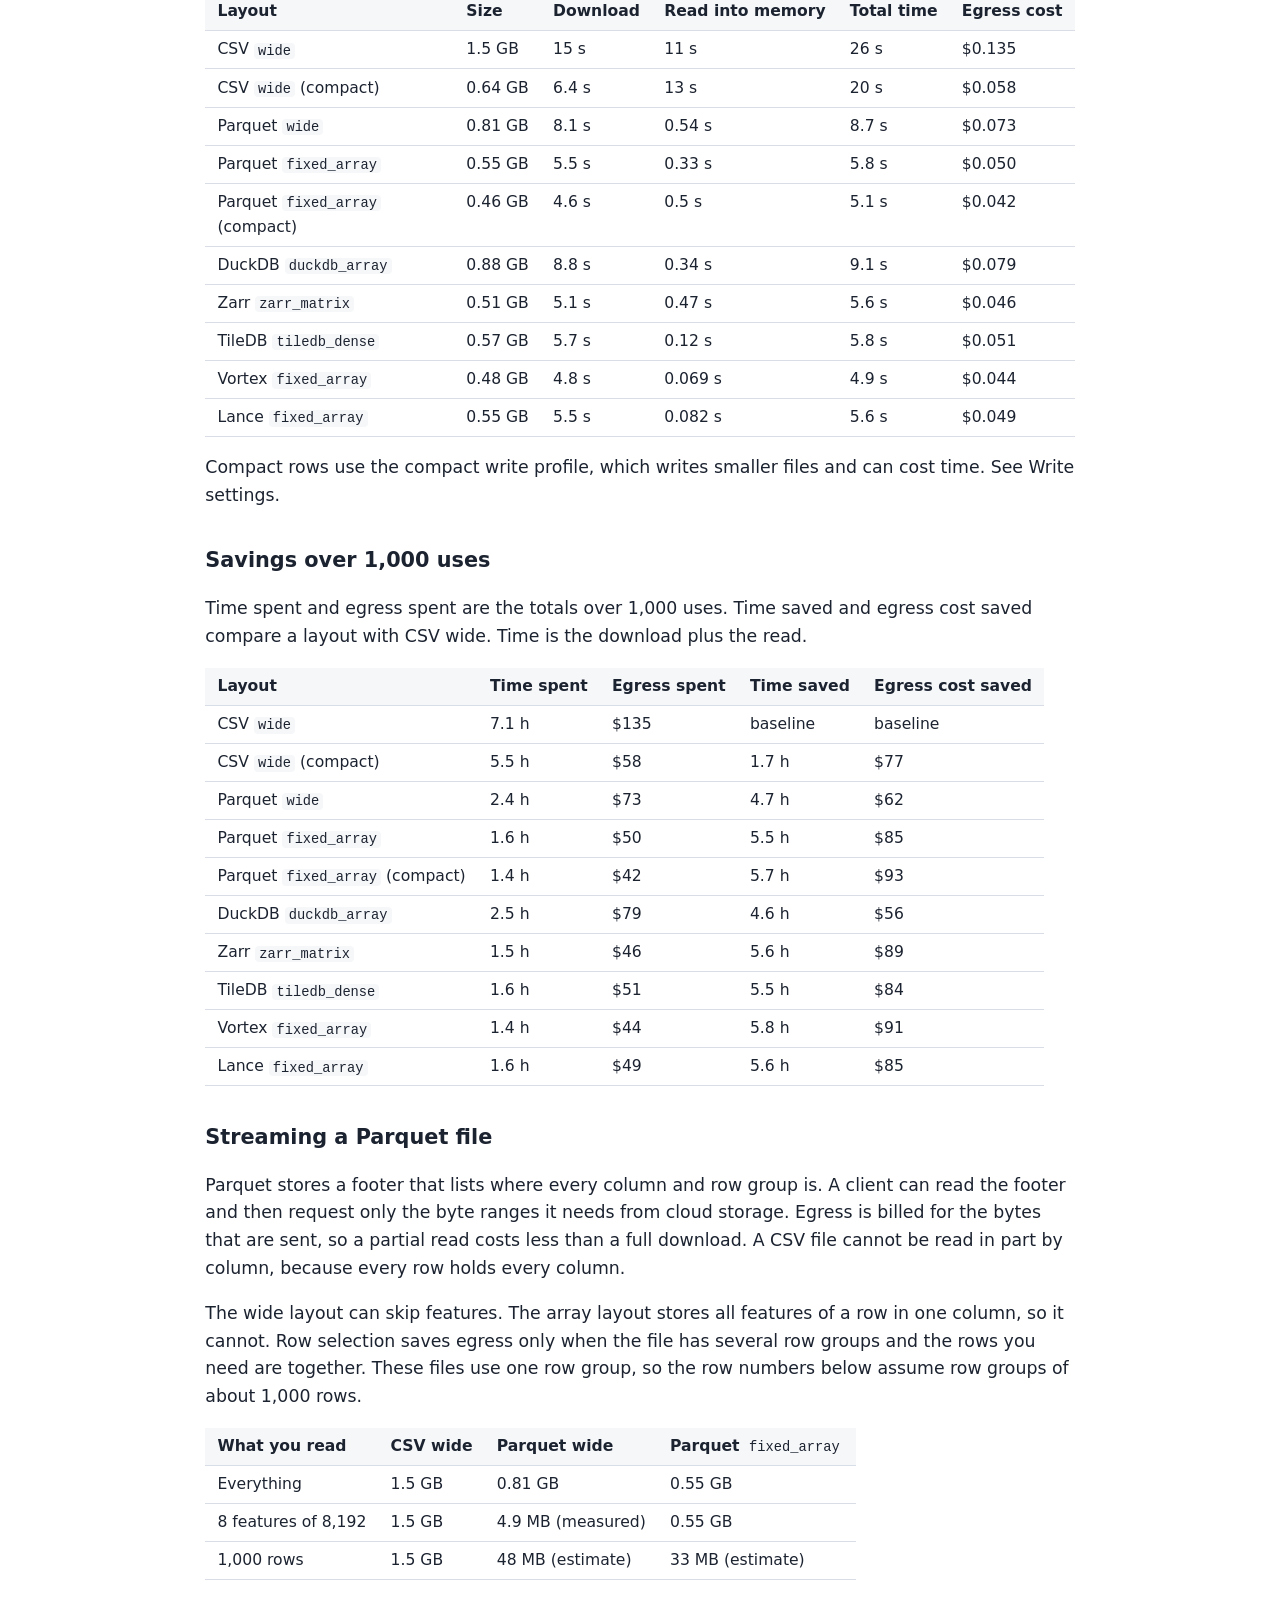
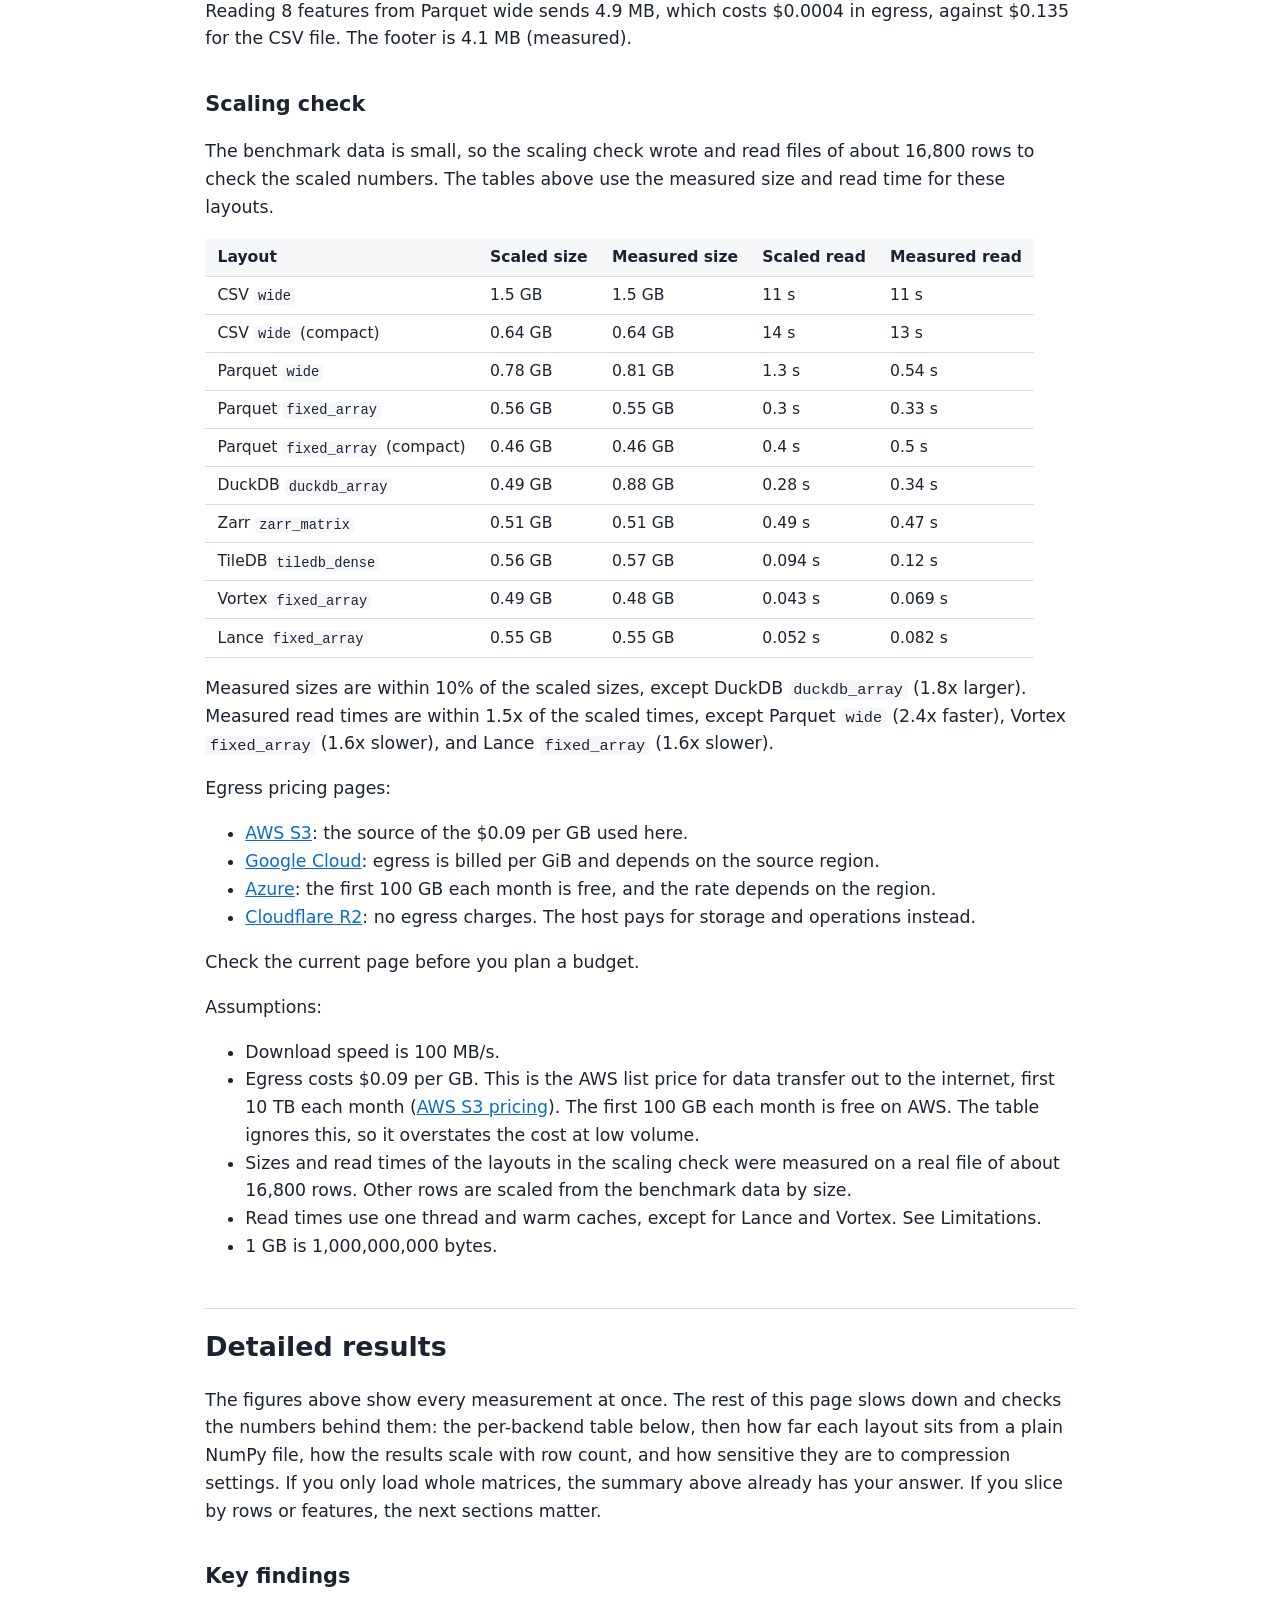
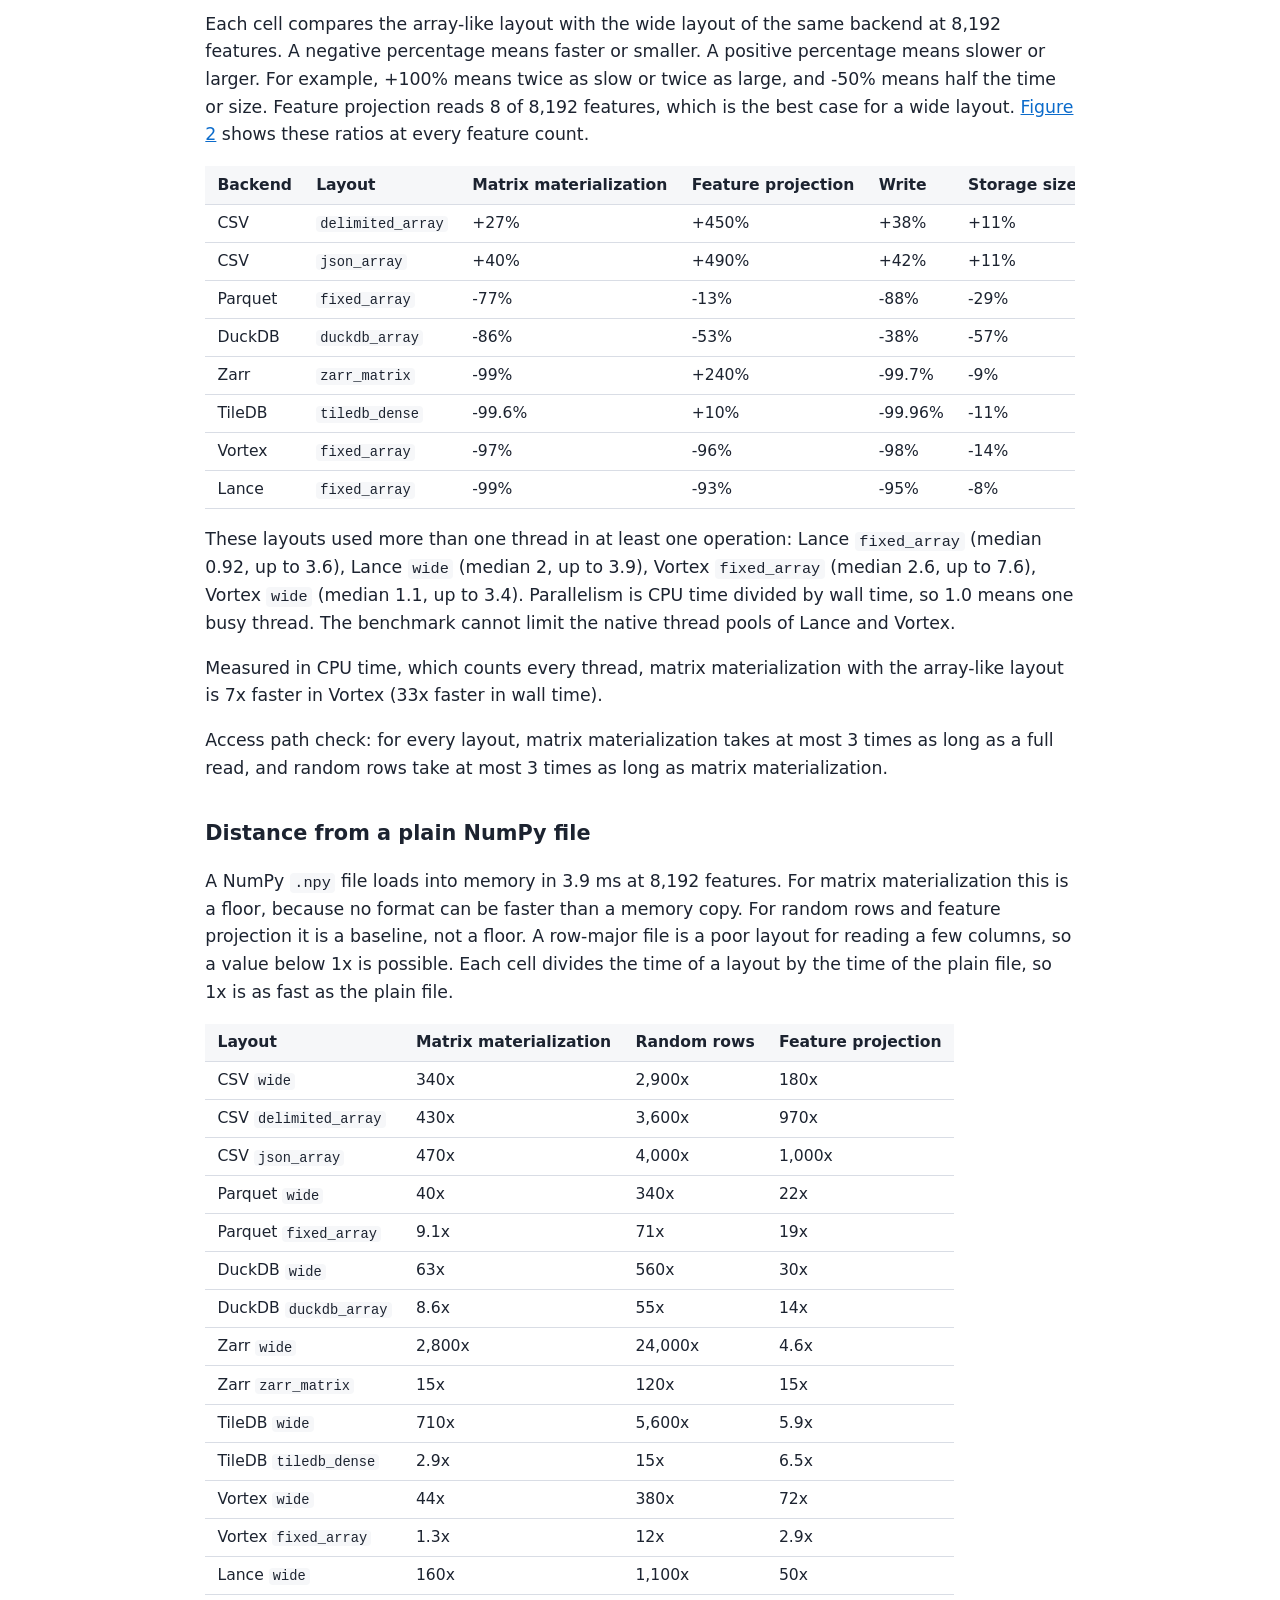
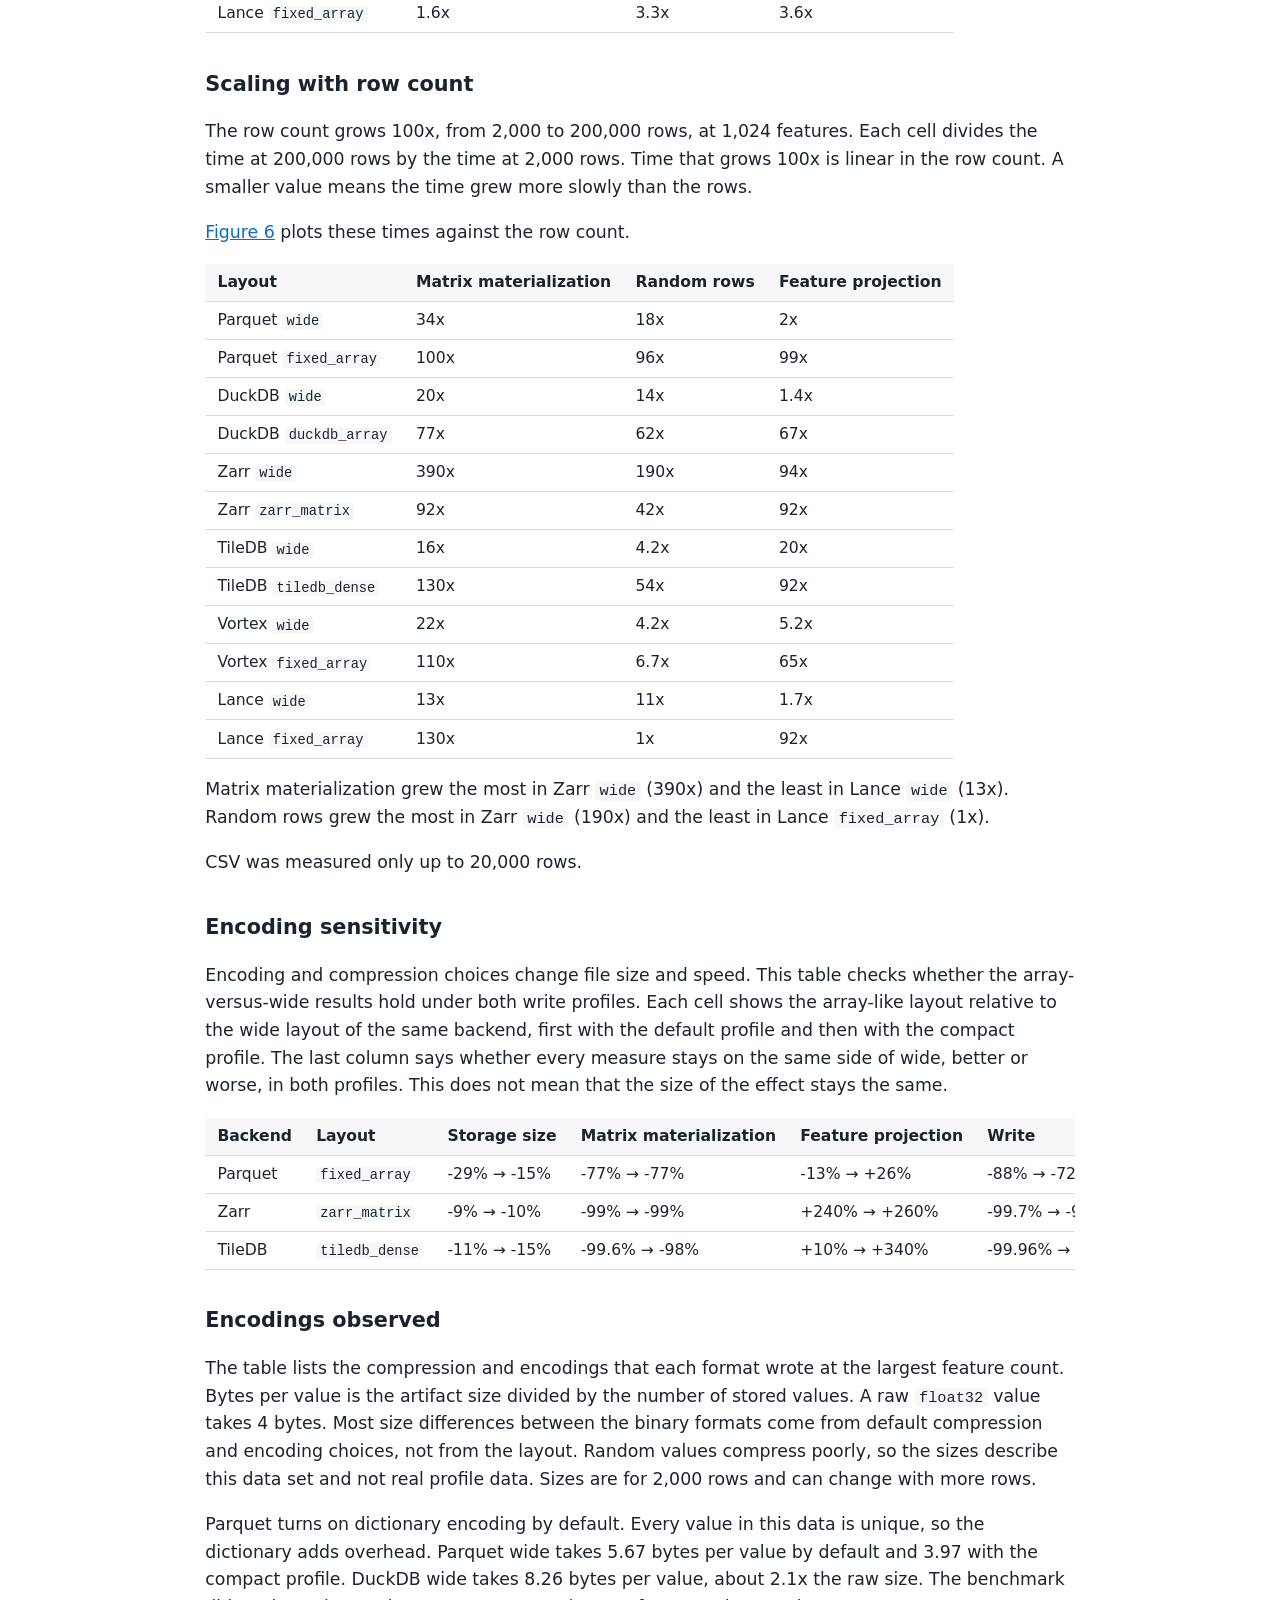
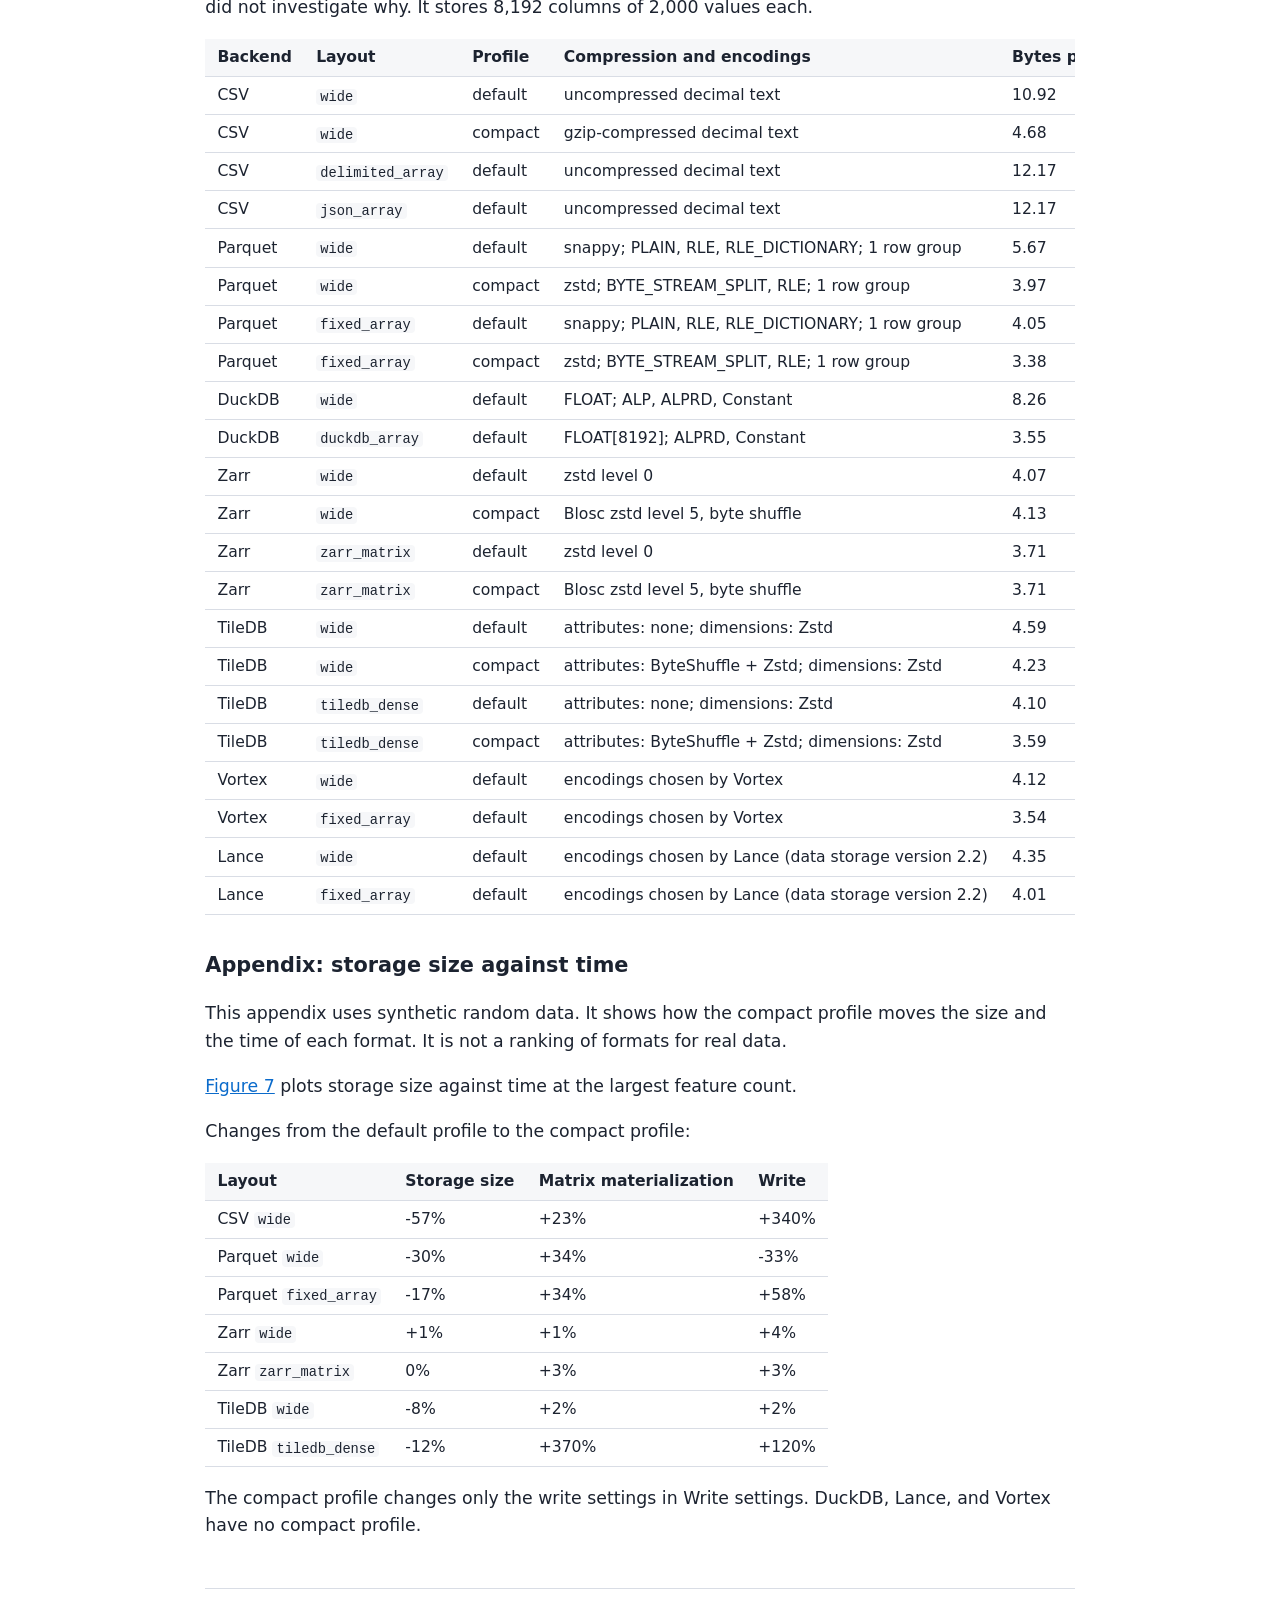
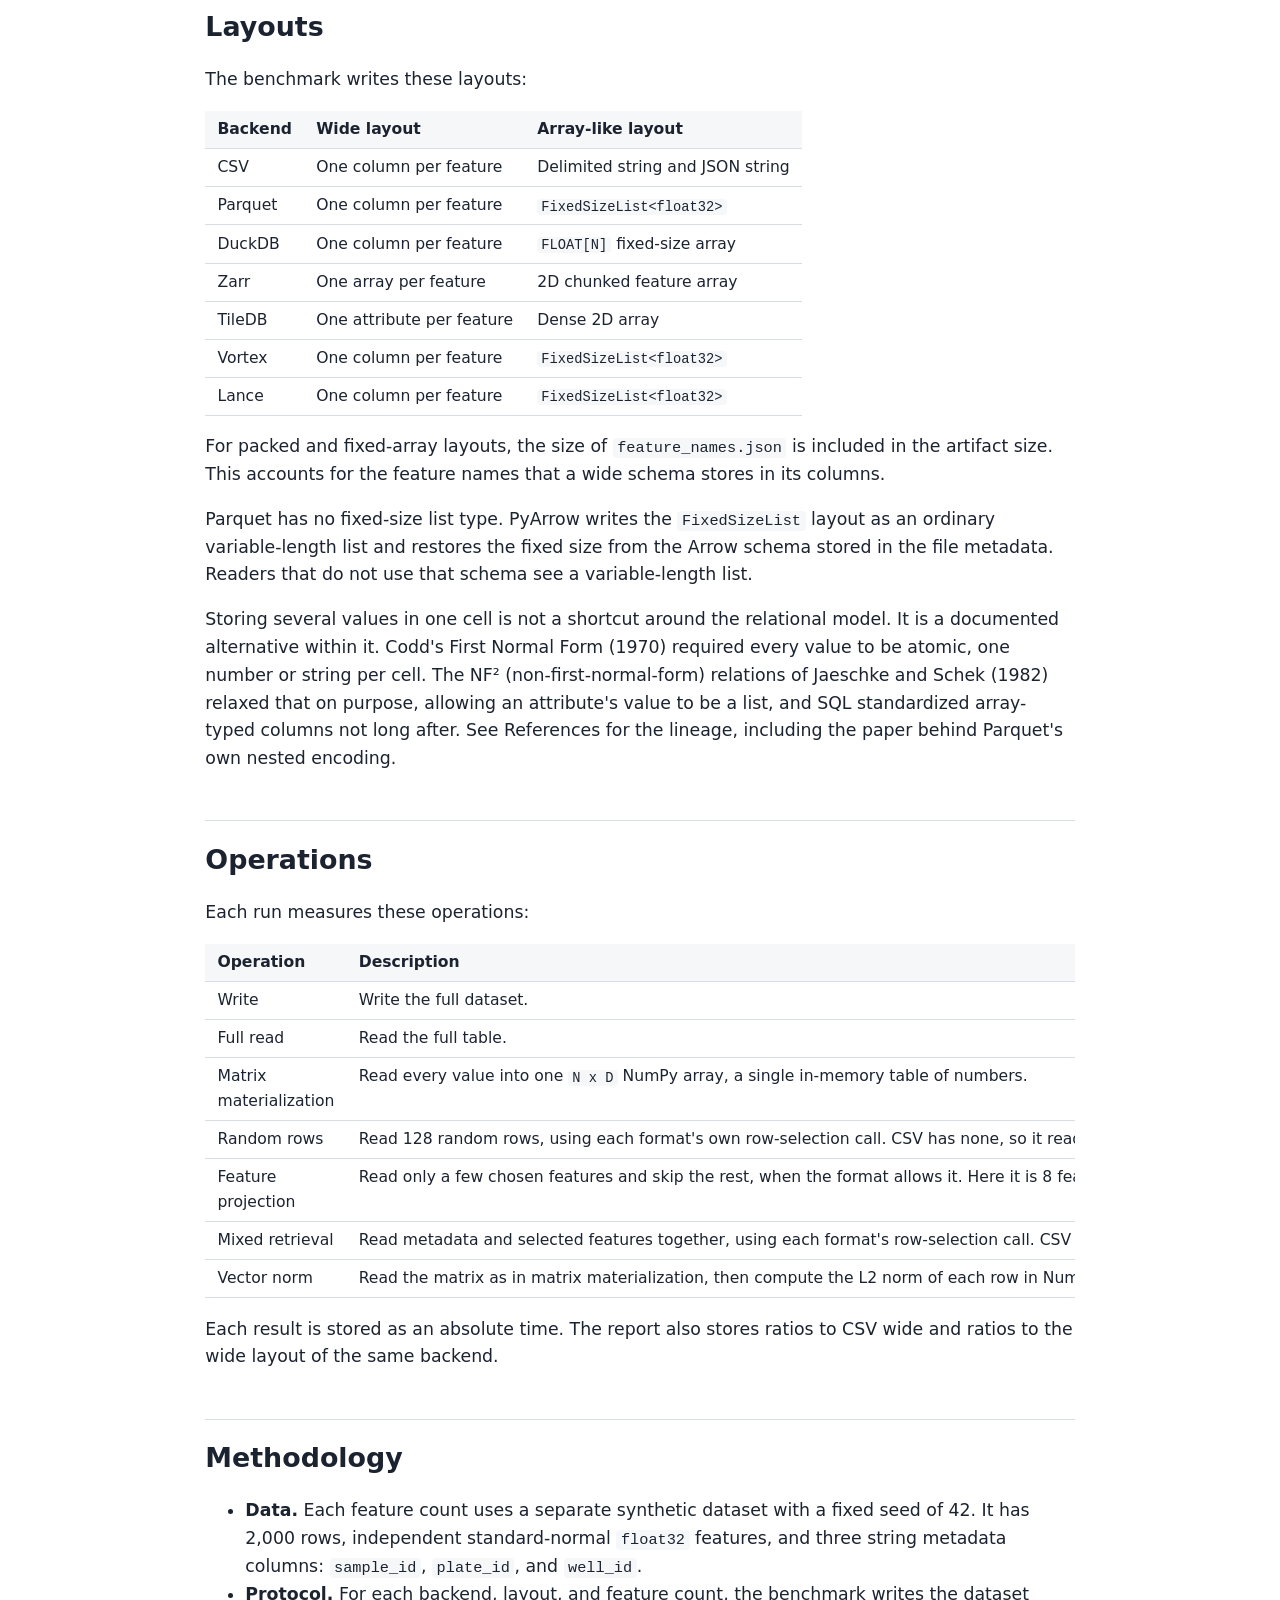
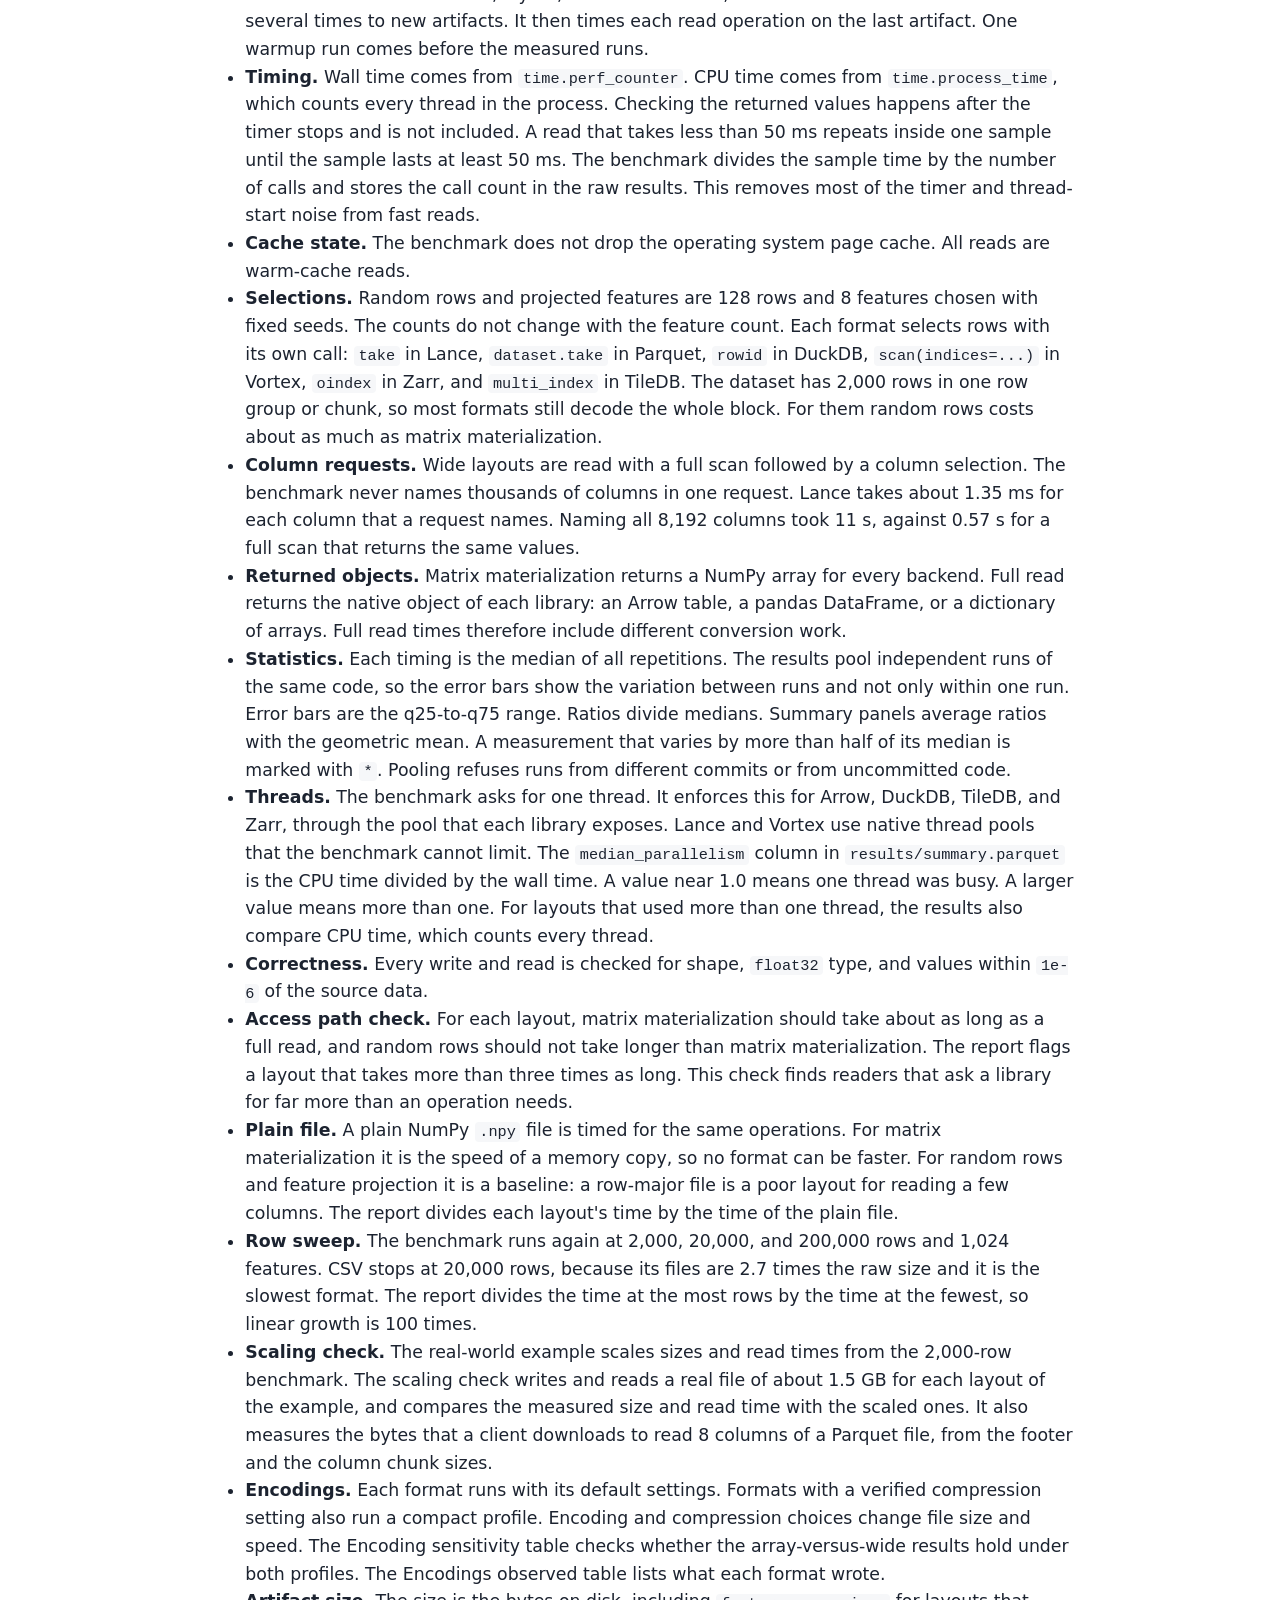
==== commit 45382957: "Deploying to pages from @ d33bs/array-we-there-yet@80c2255b4b7f25fb9d638f73d2d6a7dc82f2cdc4 🚀" ====
--- a/index.html
+++ b/index.html
@@ -72,6 +72,7 @@
 .lede p { margin: 0.5rem 0; }
 main { min-width: 0; padding: 0 0 4rem; }
 main h2 { margin: 2.75rem 0 0.75rem; padding-top: 1rem; border-top: 1px solid var(--line); font-size: 1.55rem; }
+main > h2:first-child { margin-top: 0; padding-top: 0; border-top: none; }
 main h3 { margin: 2rem 0 0.5rem; font-size: 1.2rem; }
 main p, main li { max-width: 60rem; }
 main blockquote {
@@ -111,11 +112,6 @@
 .facet-grid { display: grid; grid-template-columns: repeat(auto-fit, minmax(19rem, 1fr)); gap: 0.5rem; }
 .panel-plot { min-height: 280px; }
 .figure-error, .figure-fallback { color: var(--muted); font-style: italic; }
-.calc { display: grid; grid-template-columns: repeat(auto-fit, minmax(13rem, 1fr)); gap: 0.75rem 1.25rem; margin: 0.5rem 0 1rem; padding: 0.75rem; background: var(--panel); border: 1px solid var(--line); border-radius: 8px; }
-.calc label { display: flex; flex-direction: column; gap: 0.2rem; font-size: 0.85rem; color: var(--muted); }
-.calc output { color: var(--text); font-weight: 600; }
-.calc input[type="number"] { font: inherit; padding: 0.15rem 0.4rem; width: 100%; background: var(--bg); color: var(--text); border: 1px solid var(--line); border-radius: 4px; }
-.calc input[type="range"] { width: 100%; }
 .calc-headline { font-weight: 600; max-width: 60rem; }
 .calc-charts { display: grid; grid-template-columns: repeat(auto-fit, minmax(22rem, 1fr)); gap: 0.5rem; }
 .controls-row { display: flex; flex-wrap: wrap; gap: 0.75rem; align-items: center; margin: 0.5rem 0; }
@@ -222,13 +218,13 @@
   <main id="report">
 <h2 id="summary">Summary</h2>
 <blockquote>
-<p><strong>Main finding.</strong> Array-like layouts read whole feature matrices 4.4x to 250x faster than wide layouts in 6 of 7 backends. Reading only 8 of 8,192 features with the array-like layout gives mixed results.</p>
+<p><strong>Main finding.</strong> Array-like layouts read whole feature matrices 4.4x to 250x faster than wide layouts in 6 of 7 backends. Reading only 8 of 8,192 features: faster in 4, slower in 3 backends. The next bullets give the per-backend numbers - it is faster in Vortex (25x), Lance (14x), DuckDB (2.1x), and Parquet (1.1x); it is slower in CSV (5.7x), Zarr (3.4x), and TileDB (1.1x).</p>
 </blockquote>
 <p><strong>Matrix materialization</strong> loads every value into one in-memory table of numbers, ready for analysis or model training. <strong>Feature projection</strong> loads only a few chosen features, and skips the rest.</p>
 <ul>
 <li><strong>Whole-matrix reads.</strong> Matrix materialization is faster with the array-like layout in TileDB (250x), Zarr (190x), Lance (97x), Vortex (33x), DuckDB (7.3x), and Parquet (4.4x). It is slower in CSV (1.3x). See <a href="#figure-2">Figure 2</a>.</li>
-<li><strong>Selecting a few features.</strong> Reading 8 of 8,192 features is faster with the array-like layout in Vortex (25x), Lance (14x), DuckDB (2.1x), and Parquet (1.1x). It is slower in CSV (5.7x), Zarr (3.4x), and TileDB (1.1x). See <a href="#figure-2">Figure 2</a>.</li>
-<li><strong>Text packing.</strong> CSV packed arrays are slower than CSV wide for write, matrix materialization, random rows, feature projection, mixed retrieval, and vector norm, and faster only for full read. They are 11% larger.</li>
+<li><strong>Selecting a few features.</strong> Reading 8 of 8,192 features is faster with the array-like layout in Vortex (25x), Lance (14x), DuckDB (2.1x), and Parquet (1.1x). It is slower in CSV (5.7x), Zarr (3.4x), and TileDB (1.1x). The Zarr matrix layout is the exception worth remembering: chunked 2D arrays read whole matrices fast, but slicing a few columns out of every chunk costs more than a wide layout does. See <a href="#figure-2">Figure 2</a>.</li>
+<li><strong>Text packing.</strong> CSV packed arrays are slower than CSV wide for write, matrix materialization, and random rows, and for feature projection, mixed retrieval, and vector norm. Full read is the one exception, where they are faster. They are 11% larger.</li>
 <li><strong>Encoding settings matter.</strong> Parquet's array layout is 29% smaller than its wide layout by default and 15% smaller with the compact profile. Default dictionary encoding inflates the wide layout. See <a href="#figure-7">Figure 7</a>.</li>
 <li><strong>Real-world impact.</strong> For a 1.5 GB CSV wide file, Parquet <code>fixed_array</code> takes 5.8 s per use instead of 26 s and costs $0.050 instead of $0.135 in egress. See Real-world example and <a href="#figure-5">Figure 5</a>.</li>
 <li><strong>Limits.</strong> These results come from a single machine, synthetic data, warm caches, Python bindings, and 6 repetitions per timing. See Limitations.</li>
@@ -263,7 +259,7 @@
 <p>The figures above show ratios. Pick an operation and a profile to see the absolute times and sizes. The key applies to this plot too.</p>
 <h3 id="figure-5">Figure 5. Time and egress for the real-world example</h3>
 <div class="figure" data-figure="real_world"></div>
-<p>Left: time for one use, split into download and read. Right: egress cost over the chosen number of uses. Lower is better in both panels. Change the file size, the uses, the price, or the download speed to see how the result moves. The starting values are a 1.5 GB file, 1,000 uses, $0.09 per GB, and 100 MB/s.</p>
+<p>Left: time for one use, split into download and read. Right: egress cost over the chosen number of uses. Lower is better in both panels. Values use a 1.5 GB file, 1,000 uses, $0.09 per GB, and 100 MB/s.</p>
 <h3 id="figure-6">Figure 6. Time against row count</h3>
 <div class="figure" data-figure="row_scaling"></div>
 <p>Median time against row count. Both axes use a log scale.</p>
@@ -276,7 +272,7 @@
 <p><strong>Why it matters for hosting a dataset.</strong> A team that shares a dataset pays egress each time someone downloads it. The bill grows with the number of users and with the file size, and it keeps growing after the dataset stops changing. A smaller file lowers the bill in direct proportion. Some providers offer a requester-pays option, where the person who downloads pays instead of the host.</p>
 <p><strong>Why it matters for using a dataset.</strong> A researcher who works on a laptop or in another cloud waits for every download, and pays the fee when the host does not. The wait starts again each time the data is read into memory. File size sets the download time. The format sets the read time.</p>
 <p><strong>The egress costs here are an estimate.</strong> They use one list price to show the size of the effect on a single example. Prices differ by provider, region, storage service, and volume, and they change over time.</p>
-<p>This example asks what it costs to move and read a 1.5 GB CSV wide file, and how much the other layouts save. The file holds about 16,800 rows of 8,192 features. A use is one download followed by one read into memory. <a href="#figure-5">Figure 5</a> lets you change the file size, the number of uses, the price, and the download speed.</p>
+<p>This example asks what it costs to move and read a 1.5 GB CSV wide file, and how much the other layouts save. The file holds about 16,800 rows of 8,192 features. A use is one download followed by one read into memory. <a href="#figure-5">Figure 5</a> shows the time and egress cost.</p>
 <p><strong>Takeaway.</strong> With Parquet <code>fixed_array</code>, one use takes 5.8 s instead of 26 s and costs $0.050 instead of $0.135 in egress. Over 1,000 uses that saves 5.5 h and $85.</p>
 <p><strong>Size as Parquet.</strong> The same data takes 0.55 GB as a Parquet file with the array layout, 63% smaller than the 1.5 GB CSV wide file. With compact settings it takes 0.46 GB, 69% smaller. As a Parquet wide file it takes 0.81 GB, 46% smaller.</p>
 <h3 id="one-use">One use</h3>
@@ -597,6 +593,7 @@
 <li>1 GB is 1,000,000,000 bytes.</li>
 </ul>
 <h2 id="detailed-results">Detailed results</h2>
+<p>The figures above show every measurement at once. The rest of this page slows down and checks the numbers behind them: the per-backend table below, then how far each layout sits from a plain NumPy file, how the results scale with row count, and how sensitive they are to compression settings. If you only load whole matrices, the summary above already has your answer. If you slice by rows or features, the next sections matter.</p>
 <h3 id="key-findings">Key findings</h3>
 <p>Each cell compares the array-like layout with the wide layout of the same backend at 8,192 features. A negative percentage means faster or smaller. A positive percentage means slower or larger. For example, +100% means twice as slow or twice as large, and -50% means half the time or size. Feature projection reads 8 of 8,192 features, which is the best case for a wide layout. <a href="#figure-2">Figure 2</a> shows these ratios at every feature count.</p>
 <table>
@@ -648,13 +645,13 @@
 <td><code>zarr_matrix</code></td>
 <td>-99%</td>
 <td>+240%</td>
-<td>-99.67%</td>
+<td>-99.7%</td>
 <td>-9%</td>
 </tr>
 <tr>
 <td>TileDB</td>
 <td><code>tiledb_dense</code></td>
-<td>-99.59%</td>
+<td>-99.6%</td>
 <td>+10%</td>
 <td>-99.96%</td>
 <td>-11%</td>
@@ -903,16 +900,16 @@
 <td>-9% → -10%</td>
 <td>-99% → -99%</td>
 <td>+240% → +260%</td>
-<td>-99.67% → -99.68%</td>
+<td>-99.7% → -99.7%</td>
 <td>Same side of wide</td>
 </tr>
 <tr>
 <td>TileDB</td>
 <td><code>tiledb_dense</code></td>
 <td>-11% → -15%</td>
-<td>-99.59% → -98%</td>
+<td>-99.6% → -98%</td>
 <td>+10% → +340%</td>
-<td>-99.96% → -99.92%</td>
+<td>-99.96% → -99.9%</td>
 <td>Same side of wide</td>
 </tr>
 </tbody>
@@ -1529,6 +1526,12 @@
 <li><strong>Tuning.</strong> The benchmark runs two profiles. Neither profile is tuned for the
 data. Other row-group sizes, chunk sizes, and codecs can change the results.
 Vortex, Lance, and DuckDB have no compact profile.</li>
+<li><strong>Chunk size.</strong> We tested four Zarr chunk shapes separately. For the widest
+matrix, narrower feature chunks cut the eight-feature read from 27 ms to
+11 ms, but slowed full reads and writes. They did not help for the
+1,024-feature matrix. The main benchmark keeps its original chunk shape.
+This check used warm local files, not S3. The method and results are in
+<code>spikes/001-zarr-chunk-shapes/</code>.</li>
 <li><strong>Scope.</strong> The benchmark does not measure filters, updates, concurrent access,
 schema changes, vector search, or tool support.</li>
 </ul>
@@ -1631,7 +1634,7 @@
     <a class="gh-link" href="https://github.com/d33bs/array-we-there-yet"><svg viewBox="0 0 16 16" width="16" height="16" aria-hidden="true" focusable="false"><path fill="currentColor" d="M8 0C3.58 0 0 3.58 0 8c0 3.54 2.29 6.53 5.47 7.59.4.07.55-.17.55-.38 0-.19-.01-.82-.01-1.49-2.01.37-2.53-.49-2.69-.94-.09-.23-.48-.94-.82-1.13-.28-.15-.68-.52-.01-.53.63-.01 1.08.58 1.23.82.72 1.21 1.87.87 2.33.66.07-.52.28-.87.51-1.07-1.78-.2-3.64-.89-3.64-3.95 0-.87.31-1.59.82-2.15-.08-.2-.36-1.02.08-2.12 0 0 .67-.21 2.2.82.64-.18 1.32-.27 2-.27.68 0 1.36.09 2 .27 1.53-1.04 2.2-.82 2.2-.82.44 1.1.16 1.92.08 2.12.51.56.82 1.27.82 2.15 0 3.07-1.87 3.75-3.65 3.95.29.25.54.73.54 1.48 0 1.07-.01 1.93-.01 2.2 0 .21.15.46.55.38A8.013 8.013 0 0 0 16 8c0-4.42-3.58-8-8-8Z"></path></svg><span>View the source on GitHub</span></a>
   </div>
 </footer>
-<script id="report-data" type="application/json">{"backends":[{"id":"csv","label":"CSV"},{"id":"parquet","label":"Parquet"},{"id":"duckdb","label":"DuckDB"},{"id":"zarr","label":"Zarr"},{"id":"tiledb","label":"TileDB"},{"id":"vortex","label":"Vortex"},{"id":"lance","label":"Lance"}],"layouts":[{"key":"csv/wide","label":"CSV wide","backend":"csv","layout":"wide","color":"#882255","dash":"dash"},{"key":"csv/delimited_array","label":"CSV delimited_array","backend":"csv","layout":"delimited_array","color":"#0072B2","dash":"solid"},{"key":"csv/json_array","label":"CSV json_array","backend":"csv","layout":"json_array","color":"#C0392B","dash":"solid"},{"key":"parquet/wide","label":"Parquet wide","backend":"parquet","layout":"wide","color":"#009E73","dash":"dash"},{"key":"parquet/fixed_array","label":"Parquet fixed_array","backend":"parquet","layout":"fixed_array","color":"#009E73","dash":"solid"},{"key":"duckdb/wide","label":"DuckDB wide","backend":"duckdb","layout":"wide","color":"#CC79A7","dash":"dash"},{"key":"duckdb/duckdb_array","label":"DuckDB duckdb_array","backend":"duckdb","layout":"duckdb_array","color":"#CC79A7","dash":"solid"},{"key":"zarr/wide","label":"Zarr wide","backend":"zarr","layout":"wide","color":"#56B4E9","dash":"dash"},{"key":"zarr/zarr_matrix","label":"Zarr zarr_matrix","backend":"zarr","layout":"zarr_matrix","color":"#56B4E9","dash":"solid"},{"key":"tiledb/wide","label":"TileDB wide","backend":"tiledb","layout":"wide","color":"#E69F00","dash":"dash"},{"key":"tiledb/tiledb_dense","label":"TileDB tiledb_dense","backend":"tiledb","layout":"tiledb_dense","color":"#E69F00","dash":"solid"},{"key":"vortex/wide","label":"Vortex wide","backend":"vortex","layout":"wide","color":"#9ACD32","dash":"dash"},{"key":"vortex/fixed_array","label":"Vortex fixed_array","backend":"vortex","layout":"fixed_array","color":"#9ACD32","dash":"solid"},{"key":"lance/wide","label":"Lance wide","backend":"lance","layout":"wide","color":"#9467BD","dash":"dash"},{"key":"lance/fixed_array","label":"Lance fixed_array","backend":"lance","layout":"fixed_array","color":"#9467BD","dash":"solid"}],"facets":{"combined":{"id":"combined","title":"Every layout against CSV wide","baseline":"CSV wide","axisNote":"vs CSV wide","panels":[{"id":"write","title":"Write","yLabel":"Time ratio","series":[{"key":"csv/wide","label":"CSV wide","backend":"csv","layout":"wide","color":"#882255","dash":"dash","x":[256,512,1024,2048,4096,8192],"y":[1.0,1.0,1.0,1.0,1.0,1.0],"low":[1.0,1.0,1.0,1.0,1.0,1.0],"high":[1.0,1.0,1.0,1.0,1.0,1.0]},{"key":"csv/delimited_array","label":"CSV delimited_array","backend":"csv","layout":"delimited_array","color":"#0072B2","dash":"solid","x":[256,512,1024,2048,4096,8192],"y":[1.5811438436071183,1.559356262672471,1.5437182234753173,1.5022534243963481,1.4686934662935485,1.3824877624284457],"low":[1.5435367345214195,1.552601466116791,1.5343838229515174,1.4956098948577659,1.4626431921744263,1.3656100967835008],"high":[1.635276495090164,1.5736422842603062,1.5554963580100911,1.5131992297039094,1.4786854571323016,1.3955744720128598]},{"key":"csv/json_array","label":"CSV json_array","backend":"csv","layout":"json_array","color":"#C0392B","dash":"solid","x":[256,512,1024,2048,4096,8192],"y":[1.6141278514772492,1.5869107957367592,1.5592994903664983,1.5346332233925644,1.4990415748996708,1.417653082308853],"low":[1.5888988144990088,1.5820027436584363,1.5553006813314687,1.5242742251283385,1.4891260674599478,1.3970934228944285],"high":[1.6624472741416942,1.6026880987419059,1.5682453484782264,1.5480393974177986,1.5111641899746515,1.4272622722264854]},{"key":"parquet/wide","label":"Parquet wide","backend":"parquet","layout":"wide","color":"#009E73","dash":"dash","x":[256,512,1024,2048,4096,8192],"y":[0.13840530104423968,0.13862130904390096,0.13491178266458226,0.14704757372117314,0.14460191635740632,0.14053448182489645],"low":[0.13392878634288374,0.13603872166173764,0.1344812994407669,0.137267394415309,0.13892034643336035,0.13694218449149012],"high":[0.14646926550975325,0.14313770412277788,0.1614842909284614,0.15660646166472617,0.14620262628885178,0.1427265344619698]},{"key":"parquet/fixed_array","label":"Parquet fixed_array","backend":"parquet","layout":"fixed_array","color":"#009E73","dash":"solid","x":[256,512,1024,2048,4096,8192],"y":[0.07888969279873413,0.04687262509615231,0.03108879047164169,0.022769495286360387,0.018395681691717826,0.016390753014018083],"low":[0.07451466169247382,0.04656310795104213,0.030646121044230194,0.021201759522545948,0.018251280212465592,0.01620102867840905],"high":[0.08376392525693728,0.048276826386733813,0.03226116605139874,0.024424669212805467,0.018645683150642006,0.016520366587318272]},{"key":"duckdb/duckdb_array","label":"DuckDB duckdb_array","backend":"duckdb","layout":"duckdb_array","color":"#CC79A7","dash":"solid","x":[256,512,1024,2048,4096,8192],"y":[0.325624036482647,0.2977407883105254,0.2761239643639421,0.2644749250039461,0.25287596662226536,0.2307489308283116],"low":[0.3224718908696306,0.2949364621420394,0.2728950042365172,0.25937752851669144,0.24753325295964884,0.2282836459206936],"high":[0.3347276899850583,0.30550068466763247,0.28036899875566756,0.26949551472946187,0.2566399747401164,0.2351526712991988]},{"key":"zarr/zarr_matrix","label":"Zarr zarr_matrix","backend":"zarr","layout":"zarr_matrix","color":"#56B4E9","dash":"solid","x":[256,512,1024,2048,4096,8192],"y":[0.13675284679161223,0.08592935137204336,0.05055828429792857,0.03577034660853753,0.029072854665515777,0.0243657202011949],"low":[0.1345439772814131,0.084710678621443,0.04891855415668918,0.033755589800423216,0.028318409557313944,0.023535346476364145],"high":[0.14091543853453253,0.08728971202140656,0.052305119811324824,0.03882251326682012,0.04236553708156711,0.025463193271343536]},{"key":"tiledb/tiledb_dense","label":"TileDB tiledb_dense","backend":"tiledb","layout":"tiledb_dense","color":"#E69F00","dash":"solid","x":[256,512,1024,2048,4096,8192],"y":[0.2828434646191655,0.14347170297685402,0.07404708318061096,0.04194885218964469,0.031049743232820413,0.020114233011801805],"low":[0.2639344981158371,0.1395006006860784,0.07244446133317335,0.03975536148934791,0.02976514600105649,0.019161657621097],"high":[0.30253413229041587,0.14691359875061702,0.0754046573456192,0.044413228121172946,0.03339343429129121,0.02077721596027136]},{"key":"vortex/fixed_array","label":"Vortex fixed_array","backend":"vortex","layout":"fixed_array","color":"#9ACD32","dash":"solid","x":[256,512,1024,2048,4096,8192],"y":[0.03366711433699835,0.023355400000624846,0.013990608196338785,0.010469570547480891,0.011234189172380248,0.010091586377848231],"low":[0.03248128770666555,0.0218479886129903,0.013198168228899925,0.009710187732274965,0.01062305470114604,0.009866207273199873],"high":[0.039070618576905185,0.03220005198178282,0.014291361799728303,0.011326985473259665,0.012227299695404877,0.010929555994462473]},{"key":"lance/fixed_array","label":"Lance fixed_array","backend":"lance","layout":"fixed_array","color":"#9467BD","dash":"solid","x":[256,512,1024,2048,4096,8192],"y":[0.041407399028984174,0.02138480698387408,0.013159502547359349,0.0099655747605997,0.010085093556896402,0.004192989375014979],"low":[0.03828104416868875,0.021037563706009465,0.012105661179615944,0.008830401620169652,0.009099434588587628,0.004102908739747192],"high":[0.0446843398628374,0.025338935344630012,0.014549612660487623,0.011552516314297837,0.011080426586953391,0.005501817608491782]}]},{"id":"full_read","title":"Full Read","yLabel":"Time ratio","series":[{"key":"csv/wide","label":"CSV wide","backend":"csv","layout":"wide","color":"#882255","dash":"dash","x":[256,512,1024,2048,4096,8192],"y":[1.0,1.0,1.0,1.0,1.0,1.0],"low":[1.0,1.0,1.0,1.0,1.0,1.0],"high":[1.0,1.0,1.0,1.0,1.0,1.0]},{"key":"csv/delimited_array","label":"CSV delimited_array","backend":"csv","layout":"delimited_array","color":"#0072B2","dash":"solid","x":[256,512,1024,2048,4096,8192],"y":[1.0683518352424843,1.0796553945933338,1.0978781984810153,1.0227410063756504,0.8695006596062874,0.7035336414731395],"low":[1.0236574813665864,1.0614397349955667,1.083642205579064,1.0070536765655866,0.8448901698545791,0.6903706845353702],"high":[1.1203772618281267,1.1014668493856403,1.1189235104170525,1.0489525564881823,0.8904456953435297,0.7122563655926273]},{"key":"csv/json_array","label":"CSV json_array","backend":"csv","layout":"json_array","color":"#C0392B","dash":"solid","x":[256,512,1024,2048,4096,8192],"y":[0.9394784628546999,0.949189800251786,0.9623297192223492,0.9023655858256135,0.7876280922520333,0.6261278159792949],"low":[0.8855275139801461,0.9348727797478766,0.9478883511670027,0.8956639636084538,0.7635939758491146,0.6198772007190421],"high":[0.9953557338805906,0.969624175418595,0.9710219640178398,0.9108238322562064,0.7964038021031998,0.637167112473033]},{"key":"parquet/wide","label":"Parquet wide","backend":"parquet","layout":"wide","color":"#009E73","dash":"dash","x":[256,512,1024,2048,4096,8192],"y":[0.1260853325370031,0.12542031596822753,0.13009763151523346,0.12458427448124014,0.1095195369613786,0.08827242405408825],"low":[0.12156980056198657,0.12152318305169342,0.12813241627667876,0.12173269310734883,0.10559386245640429,0.08663107749487817],"high":[0.13056088377313552,0.13183896800825864,0.13235837843819723,0.12767090725892402,0.11144719734391013,0.08966992992617825]},{"key":"parquet/fixed_array","label":"Parquet fixed_array","backend":"parquet","layout":"fixed_array","color":"#009E73","dash":"solid","x":[256,512,1024,2048,4096,8192],"y":[0.04740974481073624,0.042269543651796894,0.039125936042308435,0.034815674851502776,0.030930707800639685,0.02420994861608395],"low":[0.045954825268731216,0.03992915079575187,0.038739303448714686,0.034488409015322734,0.029784275961749464,0.0239560488581647],"high":[0.04851775642772061,0.04414784346729403,0.04074615442332332,0.035794220482597894,0.031865953054509004,0.026052944295737693]},{"key":"duckdb/duckdb_array","label":"DuckDB duckdb_array","backend":"duckdb","layout":"duckdb_array","color":"#CC79A7","dash":"solid","x":[256,512,1024,2048,4096,8192],"y":[0.19258522945030784,0.12302017993900295,0.07858866309120371,0.05175645171241627,0.036509360904288315,0.025666601569805006],"low":[0.18975353242867443,0.11996874422910585,0.07740973394933982,0.051202524588963155,0.035559562916500344,0.024968125610807575],"high":[0.1995516144079002,0.1270297982015479,0.07999652967758061,0.05268436194551674,0.037484393905056736,0.027001911089560834]},{"key":"zarr/zarr_matrix","label":"Zarr zarr_matrix","backend":"zarr","layout":"zarr_matrix","color":"#56B4E9","dash":"solid","x":[256,512,1024,2048,4096,8192],"y":[0.22164075438680336,0.1346803928130664,0.10049539719094389,0.08457918385419325,0.06582730668991194,0.04824652317727389],"low":[0.21709396206616696,0.13340357770711703,0.09911125389247134,0.08396508693810369,0.06379057904326257,0.04778753443265533],"high":[0.22818884249811355,0.13676931098251188,0.10241970523132735,0.08547986838159193,0.06675483249796627,0.04903423962270596]},{"key":"tiledb/tiledb_dense","label":"TileDB tiledb_dense","backend":"tiledb","layout":"tiledb_dense","color":"#E69F00","dash":"solid","x":[256,512,1024,2048,4096,8192],"y":[0.05444159909147581,0.030644319490616755,0.02096942396280429,0.015815054468312894,0.01370862671388808,0.009578584130274221],"low":[0.05103550240564509,0.030107861651663986,0.020636137481446073,0.015613540681984579,0.013202032311345481,0.009268207421202782],"high":[0.056592904960135186,0.03360259070494342,0.021305279620221718,0.015969892599287053,0.014055865596195045,0.009953628194818777]},{"key":"vortex/fixed_array","label":"Vortex fixed_array","backend":"vortex","layout":"fixed_array","color":"#9ACD32","dash":"solid","x":[256,512,1024,2048,4096,8192],"y":[0.013334503408425026,0.00944239200965547,0.006971231352686778,0.005081155478384685,0.003948084974728436,0.002939880292485162],"low":[0.01292920766763006,0.00933562662745046,0.006462897338107808,0.005005704278177492,0.003849532904250441,0.0028657526238425263],"high":[0.013843611598958935,0.00960545110907707,0.00741174882114514,0.005219583132592947,0.004020072632638506,0.0029889713123196797]},{"key":"lance/fixed_array","label":"Lance fixed_array","backend":"lance","layout":"fixed_array","color":"#9467BD","dash":"solid","x":[256,512,1024,2048,4096,8192],"y":[0.03889826183316234,0.020331050784957755,0.0134343626669638,0.011386920196771915,0.006306750671291642,0.003739166831806162],"low":[0.03764641573780706,0.019834029647097132,0.013315429950803401,0.011218143468878432,0.006006519987413061,0.003695978524680998],"high":[0.04108434279701477,0.020987814357418342,0.013797913754619605,0.01146992593755546,0.006534975278625576,0.0037862439524385606]}]},{"id":"matrix_materialization","title":"Matrix Materialization","yLabel":"Time ratio","series":[{"key":"csv/wide","label":"CSV wide","backend":"csv","layout":"wide","color":"#882255","dash":"dash","x":[256,512,1024,2048,4096,8192],"y":[1.0,1.0,1.0,1.0,1.0,1.0],"low":[1.0,1.0,1.0,1.0,1.0,1.0],"high":[1.0,1.0,1.0,1.0,1.0,1.0]},{"key":"csv/delimited_array","label":"CSV delimited_array","backend":"csv","layout":"delimited_array","color":"#0072B2","dash":"solid","x":[256,512,1024,2048,4096,8192],"y":[1.9571118698730283,1.9483959509434137,1.9647948057320286,1.8328483810782155,1.5952881382373179,1.2710251699535509],"low":[1.874707726479499,1.8849368831104178,1.9560535960271441,1.8264966618813878,1.548041183593527,1.2586837327995946],"high":[2.0315523651375056,1.9829727671374335,1.9860713719959193,1.839120340972168,1.6375152875029202,1.2801125140486098]},{"key":"csv/json_array","label":"CSV json_array","backend":"csv","layout":"json_array","color":"#C0392B","dash":"solid","x":[256,512,1024,2048,4096,8192],"y":[2.1520455158829717,2.144248567583965,2.1649258366129596,2.0404182078728508,1.7494585628868056,1.4025170652144914],"low":[2.05809099800651,2.069160178084954,2.1517104674708665,2.0195849187882593,1.6941585767172729,1.3828127409634796],"high":[2.2479238373214265,2.1874618712522307,2.188915833405471,2.0616895861626365,1.779038286163856,1.5277956421816266]},{"key":"parquet/wide","label":"Parquet wide","backend":"parquet","layout":"wide","color":"#009E73","dash":"dash","x":[256,512,1024,2048,4096,8192],"y":[0.17366896167272006,0.17884815644454183,0.17704712707347328,0.17086014404115304,0.1486633033016598,0.11996399273011443],"low":[0.1647432133690117,0.17097609496598618,0.1760616420632386,0.16914090670175508,0.14453201641219823,0.11872501909044457],"high":[0.1788837288889384,0.18423370539585002,0.18233259190160886,0.1715247353132217,0.1509717800463485,0.12080336856387247]},{"key":"parquet/fixed_array","label":"Parquet fixed_array","backend":"parquet","layout":"fixed_array","color":"#009E73","dash":"solid","x":[256,512,1024,2048,4096,8192],"y":[0.04704676670959892,0.04304568910663964,0.04191719473441676,0.03821766677411359,0.032365030042814984,0.027070658611124062],"low":[0.04510572254271909,0.03985730780519492,0.041225992589711866,0.03803834387108891,0.03138552029952501,0.026640050732101163],"high":[0.048908787736768766,0.04644766451038135,0.042497334744226914,0.038429389097819365,0.033953177752807734,0.027855561515227518]},{"key":"duckdb/duckdb_array","label":"DuckDB duckdb_array","backend":"duckdb","layout":"duckdb_array","color":"#CC79A7","dash":"solid","x":[256,512,1024,2048,4096,8192],"y":[0.2083596588119098,0.13148577765339198,0.08198698567878808,0.05648591965853441,0.0375031296062902,0.025638299631530092],"low":[0.20109643594701793,0.12613937069419043,0.08048443651857633,0.05597840030683238,0.03602644708119603,0.025534037488223103],"high":[0.21391310844780229,0.1347455047352801,0.08439370982733797,0.05671913494293859,0.03832359064250596,0.02577404264598709]},{"key":"zarr/zarr_matrix","label":"Zarr zarr_matrix","backend":"zarr","layout":"zarr_matrix","color":"#56B4E9","dash":"solid","x":[256,512,1024,2048,4096,8192],"y":[0.10240672111006932,0.07888316176718171,0.06871659217107537,0.06695321328573246,0.05809806206536154,0.04460919949916193],"low":[0.09973623310404256,0.07594640896770861,0.06829081608613609,0.06593247970635169,0.05616505121990051,0.044227403102086255],"high":[0.10537487837325116,0.08059223312502359,0.06936295379131824,0.06779366931271662,0.058851410935402866,0.044871306557437166]},{"key":"tiledb/tiledb_dense","label":"TileDB tiledb_dense","backend":"tiledb","layout":"tiledb_dense","color":"#E69F00","dash":"solid","x":[256,512,1024,2048,4096,8192],"y":[0.03766279829561899,0.022246080299581125,0.01608400343894097,0.012656476086412686,0.011963813128960749,0.008578415441359193],"low":[0.03596145369557118,0.021042625547072105,0.0158047899528645,0.012564827059381797,0.011623041771430425,0.008420134710816147],"high":[0.03949838730803559,0.023390561762980037,0.016509394285512156,0.012819896320934436,0.012260132897454281,0.008794405457978969]},{"key":"vortex/fixed_array","label":"Vortex fixed_array","backend":"vortex","layout":"fixed_array","color":"#9ACD32","dash":"solid","x":[256,512,1024,2048,4096,8192],"y":[0.01490202991929424,0.010749399349227029,0.00858447763878894,0.006479311041725036,0.005184513164761168,0.003958819856025329],"low":[0.014316828069670147,0.010330794786422353,0.007900393961522796,0.006425003027585112,0.005024411475892664,0.0038864724652173024],"high":[0.015539816989513637,0.010983409659004673,0.008878964497612352,0.006523044287619076,0.005319739610301702,0.003988875965566112]},{"key":"lance/fixed_array","label":"Lance fixed_array","backend":"lance","layout":"fixed_array","color":"#9467BD","dash":"solid","x":[256,512,1024,2048,4096,8192],"y":[0.03438465189146288,0.01985543538479342,0.014873981861635696,0.012590295684939494,0.007909790884458189,0.004789518218588992],"low":[0.033611460695234484,0.019292625332347494,0.014408838163103796,0.012435847500163796,0.007568457126286473,0.004685123286442172],"high":[0.035187375904272435,0.020205158592394436,0.015389723813699943,0.012699125762571777,0.008127888664831563,0.004956664594390027]}]},{"id":"random_rows","title":"Random Rows","yLabel":"Time ratio","series":[{"key":"csv/wide","label":"CSV wide","backend":"csv","layout":"wide","color":"#882255","dash":"dash","x":[256,512,1024,2048,4096,8192],"y":[1.0,1.0,1.0,1.0,1.0,1.0],"low":[1.0,1.0,1.0,1.0,1.0,1.0],"high":[1.0,1.0,1.0,1.0,1.0,1.0]},{"key":"csv/delimited_array","label":"CSV delimited_array","backend":"csv","layout":"delimited_array","color":"#0072B2","dash":"solid","x":[256,512,1024,2048,4096,8192],"y":[1.9593562529197674,1.9651445069763167,1.9707900484879568,1.843772548560254,1.6323701826748371,1.2727732334211412],"low":[1.9324793053329832,1.9397948726297587,1.95603537548068,1.8229796466211956,1.578205541493268,1.2608420009288066],"high":[2.0132435872372896,1.9845004692020658,2.0078424511281416,1.8579573722830693,1.6483479180618268,1.2866046106651603]},{"key":"csv/json_array","label":"CSV json_array","backend":"csv","layout":"json_array","color":"#C0392B","dash":"solid","x":[256,512,1024,2048,4096,8192],"y":[2.123110104842292,2.170751013431722,2.1599392151572654,2.022227661907788,1.7408820446567461,1.3998711744223291],"low":[2.0793085214183686,2.129520330588641,2.142493204562679,1.9965618134262706,1.684688322870166,1.3888400835452304],"high":[2.201866275978195,2.1834150728867403,2.1902007656532603,2.030953772366048,1.758210960166952,1.40624845854375]},{"key":"parquet/wide","label":"Parquet wide","backend":"parquet","layout":"wide","color":"#009E73","dash":"dash","x":[256,512,1024,2048,4096,8192],"y":[0.16633900834345436,0.17269292534279737,0.17420271814934732,0.16729649731538931,0.14918689563493825,0.120530020050161],"low":[0.16053100991925076,0.16954963502113157,0.1728892395408376,0.16559632486516399,0.1444223604696523,0.11957525018120865],"high":[0.17412760215359677,0.1739237412630635,0.1764247710066236,0.16851823563514554,0.15281572845948074,0.12209769421693835]},{"key":"parquet/fixed_array","label":"Parquet fixed_array","backend":"parquet","layout":"fixed_array","color":"#009E73","dash":"solid","x":[256,512,1024,2048,4096,8192],"y":[0.04692113966764208,0.04190668435104142,0.041126150134320805,0.03762588237745633,0.031892789808932745,0.024987804776141265],"low":[0.0455729803370203,0.04083720188377282,0.04061647655311231,0.037207438370146735,0.030701132237883382,0.02480246317984099],"high":[0.04910650675612394,0.04348525663794948,0.04163585907755696,0.03827355646040681,0.03303423209166407,0.02554347345819062]},{"key":"duckdb/duckdb_array","label":"DuckDB duckdb_array","backend":"duckdb","layout":"duckdb_array","color":"#CC79A7","dash":"solid","x":[256,512,1024,2048,4096,8192],"y":[0.1656430592018731,0.10143360722950985,0.06134262330232221,0.04194318564611598,0.028464909765128752,0.01934408703542768],"low":[0.15980364336910385,0.09855124030336407,0.06002027395329295,0.04117026736519477,0.027495299824946858,0.019301000341719336],"high":[0.17132514319005157,0.10424544067889083,0.06321758424127283,0.04327886601586838,0.028822492655814925,0.01939560329729012]},{"key":"zarr/zarr_matrix","label":"Zarr zarr_matrix","backend":"zarr","layout":"zarr_matrix","color":"#56B4E9","dash":"solid","x":[256,512,1024,2048,4096,8192],"y":[0.11052702209468251,0.08197061794524446,0.07164005325509508,0.06488540543019135,0.05571117855412195,0.042279526009477084],"low":[0.10417161680416423,0.07947609129018555,0.06932593085894047,0.06266728322043665,0.053289121126963594,0.04192087421866712],"high":[0.1183096881636211,0.08366695831840187,0.07353739172431824,0.06605628162801125,0.056862347479511716,0.04262184758660884]},{"key":"tiledb/tiledb_dense","label":"TileDB tiledb_dense","backend":"tiledb","layout":"tiledb_dense","color":"#E69F00","dash":"solid","x":[256,512,1024,2048,4096,8192],"y":[0.0415386733046432,0.02223595349746444,0.01425798710103187,0.010252824241754296,0.007581913928239705,0.005374596923152903],"low":[0.04060349899146357,0.0218645308564033,0.013911100921048589,0.010110852078410714,0.007312503296328215,0.0052540533402587325],"high":[0.04286114075472157,0.02257360631303871,0.014535998895824851,0.010301565036059035,0.007699210726459707,0.005496126443055813]},{"key":"vortex/fixed_array","label":"Vortex fixed_array","backend":"vortex","layout":"fixed_array","color":"#9ACD32","dash":"solid","x":[256,512,1024,2048,4096,8192],"y":[0.015071838237748512,0.011653323188815809,0.009278603595992639,0.007916662689227397,0.006501194062147388,0.004245238521938823],"low":[0.014721339984788412,0.011340252943307004,0.00904176807362672,0.007724201624372063,0.006225364741048007,0.0042364360322514],"high":[0.01566068704292704,0.011960544187311,0.009401483076312396,0.008152826920729477,0.0065872202345581025,0.004295694881499408]},{"key":"lance/fixed_array","label":"Lance fixed_array","backend":"lance","layout":"fixed_array","color":"#9467BD","dash":"solid","x":[256,512,1024,2048,4096,8192],"y":[0.04512415618592838,0.02501478572202337,0.012754163367563324,0.0060858277866900614,0.0026658730720465562,0.0011709209646823735],"low":[0.0446971140538984,0.02411217597162223,0.012523197435744558,0.005995936482997612,0.002542953255585479,0.0011599701141270986],"high":[0.04635517941399301,0.02585779097549093,0.012873384387567466,0.006143765110573159,0.0027783086888031974,0.0011949007421621063]}]},{"id":"feature_projection","title":"Feature Projection","yLabel":"Time ratio","series":[{"key":"csv/wide","label":"CSV wide","backend":"csv","layout":"wide","color":"#882255","dash":"dash","x":[256,512,1024,2048,4096,8192],"y":[1.0,1.0,1.0,1.0,1.0,1.0],"low":[1.0,1.0,1.0,1.0,1.0,1.0],"high":[1.0,1.0,1.0,1.0,1.0,1.0]},{"key":"csv/delimited_array","label":"CSV delimited_array","backend":"csv","layout":"delimited_array","color":"#0072B2","dash":"solid","x":[256,512,1024,2048,4096,8192],"y":[4.536786507134849,4.888841023386796,5.087767574404254,5.294249681977212,5.447018200788259,5.496740912554414],"low":[4.327453416240085,4.855963966997802,5.036289631588335,5.189169435758289,5.384930801650256,5.412792738568859],"high":[4.759482356434969,4.936819157678674,5.140495641080222,5.45077233370956,5.503791024406494,5.539174786528879]},{"key":"csv/json_array","label":"CSV json_array","backend":"csv","layout":"json_array","color":"#C0392B","dash":"solid","x":[256,512,1024,2048,4096,8192],"y":[4.965071996005343,5.312807852485962,5.573982260247232,5.678818458938153,5.811634135485058,5.916837905951174],"low":[4.7828907470026305,5.282338827877646,5.511473604622871,5.610099897358541,5.7540470157505315,5.84106141775147],"high":[5.107895262802114,5.379642819243974,5.613508444924949,5.80251649160191,5.867562949637676,5.954148151165274]},{"key":"parquet/wide","label":"Parquet wide","backend":"parquet","layout":"wide","color":"#009E73","dash":"dash","x":[256,512,1024,2048,4096,8192],"y":[0.11671683688445121,0.115444063850265,0.11672424674385418,0.11547361008890106,0.11707757322150814,0.12509801200103554],"low":[0.11143942295989716,0.11367464840459902,0.1141833236308733,0.11424872324543864,0.11610207278597413,0.12131792820538016],"high":[0.12216711225872938,0.11675622601260024,0.12092887772900589,0.11718617123515557,0.11867075515780999,0.12704169964102657]},{"key":"parquet/fixed_array","label":"Parquet fixed_array","backend":"parquet","layout":"fixed_array","color":"#009E73","dash":"solid","x":[256,512,1024,2048,4096,8192],"y":[0.11051615568920932,0.10773674824058181,0.10858065186508628,0.10822955801890312,0.1094858827840876,0.10937554007465333],"low":[0.10606725171916195,0.10654947691420935,0.10601757647085523,0.10719682066843085,0.10864076602023771,0.10797544648010828],"high":[0.11413810264174076,0.10949436604674623,0.11036969233023268,0.10978951829255935,0.11132138487260404,0.10966480511452972]},{"key":"duckdb/duckdb_array","label":"DuckDB duckdb_array","backend":"duckdb","layout":"duckdb_array","color":"#CC79A7","dash":"solid","x":[256,512,1024,2048,4096,8192],"y":[0.3387603474352779,0.22176157111050504,0.14204745295345844,0.11026590819464863,0.08906671941986553,0.07925642080555736],"low":[0.33112620721935365,0.21606327483036694,0.14054823729595,0.10803326791686935,0.0883713087743428,0.07759806421842816],"high":[0.3451361042490512,0.2296014185589277,0.14405955269515464,0.11349872751250642,0.09053411255009816,0.07964933116065603]},{"key":"zarr/zarr_matrix","label":"Zarr zarr_matrix","backend":"zarr","layout":"zarr_matrix","color":"#56B4E9","dash":"solid","x":[256,512,1024,2048,4096,8192],"y":[0.256666726099755,0.19811988188605958,0.1758290599935983,0.1779435380761055,0.13576196278114458,0.08766399564837277],"low":[0.24045843996538172,0.1952995315591046,0.1685266253797254,0.1743307716064605,0.13062068961647585,0.08605405409604014],"high":[0.2721168198827775,0.19993742063049644,0.18410510659830542,0.1815256825220536,0.1405884063000167,0.08823206447388382]},{"key":"tiledb/tiledb_dense","label":"TileDB tiledb_dense","backend":"tiledb","layout":"tiledb_dense","color":"#E69F00","dash":"solid","x":[256,512,1024,2048,4096,8192],"y":[0.08855377924571699,0.054870822040668836,0.04020817229695184,0.037133591483224496,0.04022402165860913,0.03693656721993132],"low":[0.08548826836501319,0.05417064592366903,0.0398819964245233,0.03642201078887061,0.039899036139529664,0.03628419541010098],"high":[0.09085963965497652,0.05569052316939889,0.040473775897842096,0.038397336590501936,0.04060109433492415,0.03710941903339234]},{"key":"vortex/fixed_array","label":"Vortex fixed_array","backend":"vortex","layout":"fixed_array","color":"#9ACD32","dash":"solid","x":[256,512,1024,2048,4096,8192],"y":[0.03607343093530305,0.028489953819637266,0.022049939236875652,0.018535082149923724,0.017565144109674902,0.016528316939366156],"low":[0.03515015539202889,0.02823027033941457,0.02042685129246762,0.018256392417375977,0.017159736282046353,0.01622717924033096],"high":[0.03665568843043497,0.02938960586121088,0.02368857333730738,0.018777464756343634,0.01780287813369084,0.016699168023894338]},{"key":"lance/fixed_array","label":"Lance fixed_array","backend":"lance","layout":"fixed_array","color":"#9467BD","dash":"solid","x":[256,512,1024,2048,4096,8192],"y":[0.08174259257806789,0.052563054305862875,0.03804670055021606,0.03587790596524753,0.02626614020457819,0.020523635453299438],"low":[0.07994809373392625,0.051033958879952955,0.03756172485923892,0.03341922103762599,0.025855797406083438,0.02026932137269431],"high":[0.08367697699417606,0.05445493404656039,0.03878374365509787,0.03672098155304085,0.0267227568142384,0.021221304599642082]}]},{"id":"mixed_retrieval","title":"Mixed Retrieval","yLabel":"Time ratio","series":[{"key":"csv/wide","label":"CSV wide","backend":"csv","layout":"wide","color":"#882255","dash":"dash","x":[256,512,1024,2048,4096,8192],"y":[1.0,1.0,1.0,1.0,1.0,1.0],"low":[1.0,1.0,1.0,1.0,1.0,1.0],"high":[1.0,1.0,1.0,1.0,1.0,1.0]},{"key":"csv/delimited_array","label":"CSV delimited_array","backend":"csv","layout":"delimited_array","color":"#0072B2","dash":"solid","x":[256,512,1024,2048,4096,8192],"y":[2.525652563407083,2.7782263565630223,2.912393153257155,3.046353373451761,3.0849650790786227,3.1515479254272933],"low":[2.4169997959892675,2.7410977712324955,2.877000551681892,2.9927455401866383,3.003915974103023,3.11094410296183],"high":[2.6111056082443023,2.895932459205372,2.923843860970381,3.123354889642933,3.1719909710917498,3.195835862648784]},{"key":"csv/json_array","label":"CSV json_array","backend":"csv","layout":"json_array","color":"#C0392B","dash":"solid","x":[256,512,1024,2048,4096,8192],"y":[3.097181985436958,3.4624499577331553,3.5999010685405373,3.667285136486765,3.729477636620645,3.8205874952622847],"low":[2.965590816908329,3.3692113771508563,3.5543708574020854,3.6350117502193036,3.702622953210025,3.776228936694923],"high":[3.253397205366545,3.582253769816703,3.6267403451341056,3.781468886227253,3.783823296953177,3.864534334005049]},{"key":"parquet/wide","label":"Parquet wide","backend":"parquet","layout":"wide","color":"#009E73","dash":"dash","x":[256,512,1024,2048,4096,8192],"y":[0.16490677575982732,0.1616950215883234,0.1647056362795018,0.16496599571018594,0.16896643810831868,0.1798302604094298],"low":[0.15354229680794024,0.15706136012634453,0.16027020754814852,0.161315714827841,0.1681605136191986,0.17443448299170558],"high":[0.17869951883103913,0.17008940100586425,0.16978431992821744,0.1699452656652131,0.1709326380682031,0.18332984727464824]},{"key":"parquet/fixed_array","label":"Parquet fixed_array","backend":"parquet","layout":"fixed_array","color":"#009E73","dash":"solid","x":[256,512,1024,2048,4096,8192],"y":[0.1532859967987418,0.1285356444462242,0.12031342300084641,0.10857340817825134,0.10657694481134963,0.10606547119436717],"low":[0.1429642054838575,0.1241549545819993,0.11742588757596202,0.1071320880226715,0.10496490790651455,0.10510333645317242],"high":[0.16307207160316398,0.13615340406082008,0.12161293800999026,0.11187789984429505,0.10894098890114456,0.1086199838609547]},{"key":"duckdb/duckdb_array","label":"DuckDB duckdb_array","backend":"duckdb","layout":"duckdb_array","color":"#CC79A7","dash":"solid","x":[256,512,1024,2048,4096,8192],"y":[0.41039639640640246,0.26509155327601586,0.1709057968672025,0.1246852357254847,0.09795131385928157,0.08411194994245923],"low":[0.3975781714991795,0.25976639330456397,0.16798362554046467,0.12368236764805142,0.09734610604845519,0.08270164708368695],"high":[0.4214470178396561,0.2779441087304959,0.17168063222930757,0.12714766670641076,0.09935536389750667,0.08681662818745076]},{"key":"zarr/zarr_matrix","label":"Zarr zarr_matrix","backend":"zarr","layout":"zarr_matrix","color":"#56B4E9","dash":"solid","x":[256,512,1024,2048,4096,8192],"y":[0.47305358487298343,0.3404770646770751,0.24747936235525317,0.20861346089453972,0.15435753747366562,0.09572421070802399],"low":[0.4638457862773025,0.32839634968531284,0.2374797962309994,0.20593907612807705,0.14828974907293827,0.0943244541655013],"high":[0.5103748686402663,0.3569011944814287,0.25691860072867945,0.21333939823817302,0.16169558174581036,0.0971900379584549]},{"key":"tiledb/tiledb_dense","label":"TileDB tiledb_dense","backend":"tiledb","layout":"tiledb_dense","color":"#E69F00","dash":"solid","x":[256,512,1024,2048,4096,8192],"y":[0.16270305080570138,0.09616645694392019,0.05944598554280753,0.0438280298489413,0.032530898978578505,0.027023250769263738],"low":[0.1595899232171007,0.0944419094686565,0.058819971361157915,0.04238840098932034,0.03219324339303939,0.02637609540160733],"high":[0.1661411176278416,0.1002569628415988,0.060536877782957896,0.04541665462260645,0.03321259908981746,0.027477799099239954]},{"key":"vortex/fixed_array","label":"Vortex fixed_array","backend":"vortex","layout":"fixed_array","color":"#9ACD32","dash":"solid","x":[256,512,1024,2048,4096,8192],"y":[0.07885367758162466,0.05473475051011523,0.03795269876673062,0.029474860139877726,0.026121645525785303,0.02049771496903982],"low":[0.07393725967188153,0.05299958941902638,0.036937935318971486,0.029091331661294993,0.025946791829611543,0.0202002236326402],"high":[0.0817077767377377,0.05807894537851461,0.03843522037158378,0.030743444597884414,0.026897679501966934,0.0207531984766804]},{"key":"lance/fixed_array","label":"Lance fixed_array","backend":"lance","layout":"fixed_array","color":"#9467BD","dash":"solid","x":[256,512,1024,2048,4096,8192],"y":[0.15552642097606728,0.08858872909524548,0.048209504251485874,0.025058714406689254,0.013181707179757439,0.007230789774888708],"low":[0.15293392137526132,0.08649007725147216,0.04743979950148276,0.024403027376845434,0.01283626156786757,0.007087050639102496],"high":[0.15835667006464704,0.09292903045084173,0.0488121749673976,0.025884617790993072,0.01364151099934879,0.007472303980101638]}]},{"id":"vector_norm","title":"Vector Norm","yLabel":"Time ratio","series":[{"key":"csv/wide","label":"CSV wide","backend":"csv","layout":"wide","color":"#882255","dash":"dash","x":[256,512,1024,2048,4096,8192],"y":[1.0,1.0,1.0,1.0,1.0,1.0],"low":[1.0,1.0,1.0,1.0,1.0,1.0],"high":[1.0,1.0,1.0,1.0,1.0,1.0]},{"key":"csv/delimited_array","label":"CSV delimited_array","backend":"csv","layout":"delimited_array","color":"#0072B2","dash":"solid","x":[256,512,1024,2048,4096,8192],"y":[1.8840354992423838,1.8738031593624345,1.9726082306317674,1.8847457026282686,1.6164140187853082,1.2742145160675376],"low":[1.807745148870356,1.8430805510213388,1.949679267507307,1.8445522502180722,1.5608016591850673,1.2565663069249322],"high":[2.00198572280591,1.9556846128564571,1.9926190494746356,1.9184689742641376,1.643714574107229,1.279704929325638]},{"key":"csv/json_array","label":"CSV json_array","backend":"csv","layout":"json_array","color":"#C0392B","dash":"solid","x":[256,512,1024,2048,4096,8192],"y":[2.0645513918278806,2.0323847187666555,2.135677274387567,2.029189909810916,1.7357579647177284,1.3759694432252936],"low":[1.9920231634920837,1.9814895263432624,2.1115941355320893,1.9911689306831095,1.6859236685727776,1.361587555479829],"high":[2.181863770359643,2.107110884001969,2.16965034738574,2.05430708430663,1.75463571226928,1.3827525590806666]},{"key":"parquet/wide","label":"Parquet wide","backend":"parquet","layout":"wide","color":"#009E73","dash":"dash","x":[256,512,1024,2048,4096,8192],"y":[0.16521282808845525,0.1667661881874294,0.1810080407770475,0.17232002166324792,0.15079976330176684,0.1195320080300485],"low":[0.15834347640977917,0.161436876772059,0.17639682399924306,0.1706281595549749,0.14650251752629395,0.11794146570221706],"high":[0.17619537094877671,0.17370113812609,0.18508270824334033,0.17432573977457722,0.15355815894406125,0.12071563351058995]},{"key":"parquet/fixed_array","label":"Parquet fixed_array","backend":"parquet","layout":"fixed_array","color":"#009E73","dash":"solid","x":[256,512,1024,2048,4096,8192],"y":[0.049414830075144675,0.04407596550161039,0.04498485753268673,0.04221593277738076,0.03621599411645817,0.02842592829324477],"low":[0.04739620051729684,0.04265869764952962,0.04413725897727657,0.04161220997760163,0.034544088711946946,0.027386528587353437],"high":[0.05272620773601223,0.04603516831589907,0.045778943342194726,0.042940365731851914,0.03717185912048354,0.03029304149388854]},{"key":"duckdb/duckdb_array","label":"DuckDB duckdb_array","backend":"duckdb","layout":"duckdb_array","color":"#CC79A7","dash":"solid","x":[256,512,1024,2048,4096,8192],"y":[0.2073359484190554,0.12237747984382623,0.08587701677352585,0.060375609601501345,0.040352239604584256,0.0286097340320852],"low":[0.19842923763874007,0.11996541376846008,0.08450567787225717,0.059322197723527335,0.039203789773526114,0.027788627931039245],"high":[0.22304101060243364,0.12738872285751449,0.0868304937200922,0.06140703299165609,0.04082749990320793,0.030752163569740174]},{"key":"zarr/zarr_matrix","label":"Zarr zarr_matrix","backend":"zarr","layout":"zarr_matrix","color":"#56B4E9","dash":"solid","x":[256,512,1024,2048,4096,8192],"y":[0.10068930947053775,0.07902244423048839,0.0715011723473822,0.06961889606363372,0.06184791045828778,0.04598057227829463],"low":[0.09805539680238641,0.07628130779540372,0.06958482355688946,0.06908802643752449,0.058782222159196804,0.04517160394281504],"high":[0.10561839297552078,0.08319546170886959,0.07414810545544837,0.07101185364266237,0.06396513481635127,0.04647284201788791]},{"key":"tiledb/tiledb_dense","label":"TileDB tiledb_dense","backend":"tiledb","layout":"tiledb_dense","color":"#E69F00","dash":"solid","x":[256,512,1024,2048,4096,8192],"y":[0.04135495740194304,0.02497546890098724,0.020058551214834647,0.016372567642475428,0.015229254369477542,0.010871000194094656],"low":[0.03954403071840405,0.024428259952913835,0.019583426128314516,0.01621991629023462,0.014754171504856552,0.01074944949726681],"high":[0.04403847611387148,0.02639648977333703,0.0204755086228555,0.016852078680201246,0.015421146875693001,0.010946718870401188]},{"key":"vortex/fixed_array","label":"Vortex fixed_array","backend":"vortex","layout":"fixed_array","color":"#9ACD32","dash":"solid","x":[256,512,1024,2048,4096,8192],"y":[0.019104624159520824,0.014721966613678536,0.01303521074977498,0.010129904631464707,0.008114138468289999,0.0060324627358494445],"low":[0.018559131914488974,0.014344120059289549,0.0126757339868985,0.010014826910280961,0.007863313747515525,0.005971281345190019],"high":[0.02015218223755274,0.015248965043663505,0.013414554104026257,0.010522421760467767,0.008228843453783956,0.006080464689447153]},{"key":"lance/fixed_array","label":"Lance fixed_array","backend":"lance","layout":"fixed_array","color":"#9467BD","dash":"solid","x":[256,512,1024,2048,4096,8192],"y":[0.03863957410290138,0.02323690169280404,0.01815695942833116,0.016211643205651542,0.01072767785014599,0.007184896796427632],"low":[0.03747137758676708,0.022601172188281858,0.01787385062773461,0.015508471027619623,0.01039473581629205,0.0069398450307490795],"high":[0.04022219986520832,0.02569893928819899,0.018458956274677016,0.016646259756784472,0.01139690141568153,0.007341474877249212]}]},{"id":"geometric_mean_time","title":"Geometric Mean Time","yLabel":"Time ratio","series":[{"key":"csv/wide","label":"CSV wide","backend":"csv","layout":"wide","color":"#882255","dash":"dash","x":[256,512,1024,2048,4096,8192],"y":[1.0,1.0,1.0,1.0,1.0,1.0],"low":null,"high":null},{"key":"csv/delimited_array","label":"CSV delimited_array","backend":"csv","layout":"delimited_array","color":"#0072B2","dash":"solid","x":[256,512,1024,2048,4096,8192],"y":[2.0254334001064374,2.072185032389953,2.1189868697476273,2.060752072635637,1.9028429100860165,1.6599816882236915],"low":null,"high":null},{"key":"csv/json_array","label":"CSV json_array","backend":"csv","layout":"json_array","color":"#C0392B","dash":"solid","x":[256,512,1024,2048,4096,8192],"y":[2.1608459906510515,2.2156471965415023,2.2595322142623573,2.189822009174658,2.015873759529357,1.7689784526502377],"low":null,"high":null},{"key":"parquet/wide","label":"Parquet wide","backend":"parquet","layout":"wide","color":"#009E73","dash":"dash","x":[256,512,1024,2048,4096,8192],"y":[0.14863997589509836,0.1495317128973583,0.15210630376975862,0.1501294682087823,0.13987933551057402,0.1252049908986367],"low":null,"high":null},{"key":"parquet/fixed_array","label":"Parquet fixed_array","backend":"parquet","layout":"fixed_array","color":"#009E73","dash":"solid","x":[256,512,1024,2048,4096,8192],"y":[0.06826915686193924,0.057899983480158505,0.053363527492523107,0.04774389351847744,0.042445143890018876,0.03663205035252149],"low":null,"high":null},{"key":"duckdb/duckdb_array","label":"DuckDB duckdb_array","backend":"duckdb","layout":"duckdb_array","color":"#CC79A7","dash":"solid","x":[256,512,1024,2048,4096,8192],"y":[0.250783855769644,0.1662788467673877,0.11246192010017511,0.0829050918138491,0.06186840572663593,0.04767996507329573],"low":null,"high":null},{"key":"zarr/zarr_matrix","label":"Zarr zarr_matrix","backend":"zarr","layout":"zarr_matrix","color":"#56B4E9","dash":"solid","x":[256,512,1024,2048,4096,8192],"y":[0.17053228039476095,0.12185304915766043,0.0964811981775194,0.08570538491344754,0.06974585314097091,0.050652684042419883],"low":null,"high":null},{"key":"tiledb/tiledb_dense","label":"TileDB tiledb_dense","backend":"tiledb","layout":"tiledb_dense","color":"#E69F00","dash":"solid","x":[256,512,1024,2048,4096,8192],"y":[0.07578225333389373,0.04332691293979067,0.028957078996691303,0.021738326752902735,0.018597369443979755,0.013822114457885271],"low":null,"high":null},{"key":"vortex/fixed_array","label":"Vortex fixed_array","backend":"vortex","layout":"fixed_array","color":"#9ACD32","dash":"solid","x":[256,512,1024,2048,4096,8192],"y":[0.02461778075563051,0.018090916844580696,0.013570231084305037,0.010606532351165182,0.009197002099473571,0.007216261064459787],"low":null,"high":null},{"key":"lance/fixed_array","label":"Lance fixed_array","backend":"lance","layout":"fixed_array","color":"#9467BD","dash":"solid","x":[256,512,1024,2048,4096,8192],"y":[0.05333466128175858,0.03028485655333347,0.01961442167061903,0.014373213458578098,0.009052452267786412,0.005131952806415962],"low":null,"high":null}]},{"id":"storage_size","title":"Storage Size","yLabel":"Size ratio","series":[{"key":"csv/wide","label":"CSV wide","backend":"csv","layout":"wide","color":"#882255","dash":"dash","x":[256,512,1024,2048,4096,8192],"y":[1.0,1.0,1.0,1.0,1.0,1.0],"low":null,"high":null},{"key":"csv/delimited_array","label":"CSV delimited_array","backend":"csv","layout":"delimited_array","color":"#0072B2","dash":"solid","x":[256,512,1024,2048,4096,8192],"y":[1.1136909753058981,1.1142694725048736,1.1146283259961842,1.1147825509630804,1.1148521312728374,1.1148730641657942],"low":null,"high":null},{"key":"csv/json_array","label":"CSV json_array","backend":"csv","layout":"json_array","color":"#C0392B","dash":"solid","x":[256,512,1024,2048,4096,8192],"y":[1.1151076830718474,1.114981496715833,1.1149852888898468,1.1149612655188739,1.1149415449284843,1.1149177844664193],"low":null,"high":null},{"key":"parquet/wide","label":"Parquet wide","backend":"parquet","layout":"wide","color":"#009E73","dash":"dash","x":[256,512,1024,2048,4096,8192],"y":[0.5164585139266801,0.5177689646981066,0.5184676760952615,0.5188017430298698,0.5189581426959684,0.5190291754905876],"low":null,"high":null},{"key":"parquet/fixed_array","label":"Parquet fixed_array","backend":"parquet","layout":"fixed_array","color":"#009E73","dash":"solid","x":[256,512,1024,2048,4096,8192],"y":[0.4766360982451418,0.4222636442306948,0.3948943508078717,0.38119720925604683,0.374326648112737,0.370882452387945],"low":null,"high":null},{"key":"duckdb/duckdb_array","label":"DuckDB duckdb_array","backend":"duckdb","layout":"duckdb_array","color":"#CC79A7","dash":"solid","x":[256,512,1024,2048,4096,8192],"y":[0.42079656165025203,0.35188823925579943,0.3405826696389182,0.329040706506892,0.3261810381533434,0.3247452393479123],"low":null,"high":null},{"key":"zarr/zarr_matrix","label":"Zarr zarr_matrix","backend":"zarr","layout":"zarr_matrix","color":"#56B4E9","dash":"solid","x":[256,512,1024,2048,4096,8192],"y":[0.3374167573507211,0.33855861200848414,0.3391483034914585,0.3394664892448128,0.3395952994883572,0.3396548534154073],"low":null,"high":null},{"key":"tiledb/tiledb_dense","label":"TileDB tiledb_dense","backend":"tiledb","layout":"tiledb_dense","color":"#E69F00","dash":"solid","x":[256,512,1024,2048,4096,8192],"y":[0.37343301053056593,0.374408764021203,0.3749302193318342,0.3752092216889504,0.3753293552005754,0.37538436679134424],"low":null,"high":null},{"key":"vortex/fixed_array","label":"Vortex fixed_array","backend":"vortex","layout":"fixed_array","color":"#9ACD32","dash":"solid","x":[256,512,1024,2048,4096,8192],"y":[0.3239327099228868,0.32395659749618466,0.3239308860938992,0.32393760172348746,0.3238814530505883,0.32389378718416134],"low":null,"high":null},{"key":"lance/fixed_array","label":"Lance fixed_array","backend":"lance","layout":"fixed_array","color":"#9467BD","dash":"solid","x":[256,512,1024,2048,4096,8192],"y":[0.3715548102098587,0.36942877768672766,0.3683840999267646,0.3678483042256096,0.3675713793683712,0.3674275687930428],"low":null,"high":null}]}]},"backend_wide":{"id":"backend_wide","title":"Array-like layouts against their own wide layout","baseline":"the wide layout of the same backend","axisNote":"array / wide","panels":[{"id":"write","title":"Write","yLabel":"Time ratio","series":[{"key":"csv/delimited_array","label":"CSV delimited_array","backend":"csv","layout":"delimited_array","color":"#0072B2","dash":"solid","x":[256,512,1024,2048,4096,8192],"y":[1.5811438436071183,1.559356262672471,1.5437182234753173,1.5022534243963481,1.4686934662935485,1.3824877624284457],"low":[1.5435367345214195,1.552601466116791,1.5343838229515174,1.4956098948577659,1.4626431921744263,1.3656100967835008],"high":[1.635276495090164,1.5736422842603062,1.5554963580100911,1.5131992297039094,1.4786854571323016,1.3955744720128598]},{"key":"csv/json_array","label":"CSV json_array","backend":"csv","layout":"json_array","color":"#C0392B","dash":"solid","x":[256,512,1024,2048,4096,8192],"y":[1.6141278514772492,1.5869107957367592,1.5592994903664983,1.5346332233925644,1.4990415748996708,1.417653082308853],"low":[1.5888988144990088,1.5820027436584363,1.5553006813314687,1.5242742251283385,1.4891260674599478,1.3970934228944285],"high":[1.6624472741416942,1.6026880987419059,1.5682453484782264,1.5480393974177986,1.5111641899746515,1.4272622722264854]},{"key":"parquet/fixed_array","label":"Parquet fixed_array","backend":"parquet","layout":"fixed_array","color":"#009E73","dash":"solid","x":[256,512,1024,2048,4096,8192],"y":[0.569990399237078,0.33813434182264057,0.23043791919149606,0.15484441334295776,0.12721602973953686,0.11663153982693501],"low":[0.5233401032552742,0.32833593163917196,0.1908984882159745,0.13681696391662318,0.12549590247254064,0.11500173085855475],"high":[0.6079870120039007,0.3515974133724551,0.23848491097710167,0.17606927615488369,0.13351223160147518,0.11907372002430398]},{"key":"duckdb/duckdb_array","label":"DuckDB duckdb_array","backend":"duckdb","layout":"duckdb_array","color":"#CC79A7","dash":"solid","x":[256,512,1024,2048,4096,8192],"y":[0.8141243787408111,0.7619716856074175,0.7387247828405714,0.704834068492585,0.6791691384464171,0.6163491310807122],"low":[0.7886990139093648,0.7499702197931993,0.7141931483429711,0.6853686445889042,0.6651367330735009,0.6120482820859956],"high":[0.8437808352083985,0.7786192738061937,0.7514505450816095,0.7233279576485198,0.6875835629855908,0.6253719236900426]},{"key":"zarr/zarr_matrix","label":"Zarr zarr_matrix","backend":"zarr","layout":"zarr_matrix","color":"#56B4E9","dash":"solid","x":[256,512,1024,2048,4096,8192],"y":[0.01731990842047317,0.01095665281586641,0.00654639063764038,0.004595537480013946,0.0037556149307967613,0.0032752014137010605],"low":[0.01707618987253157,0.01064851011092196,0.006302050327157607,0.004325214742494322,0.003648663751063391,0.003178588702452028],"high":[0.017524560299484335,0.01121539971398149,0.006763856193054813,0.004966822573067987,0.005463021297010799,0.0034122244408585313]},{"key":"tiledb/tiledb_dense","label":"TileDB tiledb_dense","backend":"tiledb","layout":"tiledb_dense","color":"#E69F00","dash":"solid","x":[256,512,1024,2048,4096,8192],"y":[0.0051610189928911155,0.002522084205813599,0.0013111094612466218,0.000726188907519216,0.0005887770183353535,0.0003691372749710954],"low":[0.004700718645550012,0.0024245542250111267,0.0012821910811258769,0.000687539865241334,0.0005361174226505593,0.00034431820425353507],"high":[0.0055746505331215985,0.002581279649677084,0.0013401013132329717,0.0007680968537082713,0.0006688457628249504,0.0003827470062551862]},{"key":"vortex/fixed_array","label":"Vortex fixed_array","backend":"vortex","layout":"fixed_array","color":"#9ACD32","dash":"solid","x":[256,512,1024,2048,4096,8192],"y":[0.07084917105098175,0.048953195918785615,0.029413662341292685,0.02132476738984423,0.02294984278770548,0.022932702794576577],"low":[0.06591872698972764,0.04387324045834541,0.027467141269862796,0.019541151237127706,0.021662565704673856,0.022170567981742544],"high":[0.08083168741442981,0.06879643268391848,0.030103691819601798,0.023105307354476922,0.025162358206797793,0.025119845520426405]},{"key":"lance/fixed_array","label":"Lance fixed_array","backend":"lance","layout":"fixed_array","color":"#9467BD","dash":"solid","x":[256,512,1024,2048,4096,8192],"y":[0.4188185675967258,0.2563582968970176,0.17324008330834723,0.13165095489021328,0.10869233590235061,0.04564313478071392],"low":[0.3755960486642335,0.2506387555210536,0.11624004069208187,0.0996241419331006,0.09795564983335618,0.04403138786162641],"high":[0.4479015968996015,0.302005633926471,0.19166702134818503,0.1522642136263785,0.13143124663065595,0.06080241043392455]}]},{"id":"full_read","title":"Full Read","yLabel":"Time ratio","series":[{"key":"csv/delimited_array","label":"CSV delimited_array","backend":"csv","layout":"delimited_array","color":"#0072B2","dash":"solid","x":[256,512,1024,2048,4096,8192],"y":[1.0683518352424843,1.0796553945933338,1.0978781984810153,1.0227410063756504,0.8695006596062874,0.7035336414731395],"low":[1.0236574813665864,1.0614397349955667,1.083642205579064,1.0070536765655866,0.8448901698545791,0.6903706845353702],"high":[1.1203772618281267,1.1014668493856403,1.1189235104170525,1.0489525564881823,0.8904456953435297,0.7122563655926273]},{"key":"csv/json_array","label":"CSV json_array","backend":"csv","layout":"json_array","color":"#C0392B","dash":"solid","x":[256,512,1024,2048,4096,8192],"y":[0.9394784628546999,0.949189800251786,0.9623297192223492,0.9023655858256135,0.7876280922520333,0.6261278159792949],"low":[0.8855275139801461,0.9348727797478766,0.9478883511670027,0.8956639636084538,0.7635939758491146,0.6198772007190421],"high":[0.9953557338805906,0.969624175418595,0.9710219640178398,0.9108238322562064,0.7964038021031998,0.637167112473033]},{"key":"parquet/fixed_array","label":"Parquet fixed_array","backend":"parquet","layout":"fixed_array","color":"#009E73","dash":"solid","x":[256,512,1024,2048,4096,8192],"y":[0.3760131639167671,0.33702309969068284,0.3007428773807237,0.27945481078147877,0.28242182772875685,0.27426400572447734],"low":[0.36301602186865517,0.30728114870672135,0.2956981014574705,0.27267355364694573,0.27476364997264574,0.2718939484862772],"high":[0.3869610478405558,0.35806404939003683,0.31475993317394346,0.2913022750585118,0.29352618824134563,0.2954962085816545]},{"key":"duckdb/duckdb_array","label":"DuckDB duckdb_array","backend":"duckdb","layout":"duckdb_array","color":"#CC79A7","dash":"solid","x":[256,512,1024,2048,4096,8192],"y":[0.6452894201065406,0.4864486467402187,0.3447535684034783,0.24184109562617992,0.1837289635639584,0.13600171841118616],"low":[0.6334134772513295,0.4691202400254069,0.33985487152799043,0.23719699069359282,0.18279595347661312,0.1328046093870802],"high":[0.673067395873476,0.5065416761014128,0.35015641576276013,0.24827474139238656,0.18902834432602342,0.14216243484615032]},{"key":"zarr/zarr_matrix","label":"Zarr zarr_matrix","backend":"zarr","layout":"zarr_matrix","color":"#56B4E9","dash":"solid","x":[256,512,1024,2048,4096,8192],"y":[0.016400469576894554,0.01047187277575968,0.007643861750010226,0.006838428757838316,0.00627418744470746,0.005628789770659637],"low":[0.015471922657190832,0.010180736671850838,0.007504564314311185,0.006806480035057752,0.006078448154492266,0.0056047166523314085],"high":[0.016839007646679612,0.010759669896546198,0.007814143870795699,0.006942311479669678,0.0064857795565732,0.0057188192500087194]},{"key":"tiledb/tiledb_dense","label":"TileDB tiledb_dense","backend":"tiledb","layout":"tiledb_dense","color":"#E69F00","dash":"solid","x":[256,512,1024,2048,4096,8192],"y":[0.035594630197214136,0.013513157540810634,0.008904724474664515,0.0065404735411657144,0.006023590107615066,0.00461444658835142],"low":[0.03352421984003943,0.013329174159616047,0.008661796907744266,0.00644076523779298,0.005857549952649794,0.004449540813341326],"high":[0.03658222637406011,0.014763493181794051,0.009158778736549961,0.006592778969921957,0.00620200231095932,0.004800740694006953]},{"key":"vortex/fixed_array","label":"Vortex fixed_array","backend":"vortex","layout":"fixed_array","color":"#9ACD32","dash":"solid","x":[256,512,1024,2048,4096,8192],"y":[0.10718950961173566,0.07519043054467014,0.05366366328670598,0.0405824288188676,0.03475346144402108,0.031083028249643506],"low":[0.10332958095524236,0.07370472470915133,0.04903091147833872,0.04014467314886689,0.03386331372644664,0.029860249363729375],"high":[0.11052484040835912,0.07730729606142427,0.057848931628115156,0.04184667676571316,0.03597168357224494,0.031843912812492665]},{"key":"lance/fixed_array","label":"Lance fixed_array","backend":"lance","layout":"fixed_array","color":"#9467BD","dash":"solid","x":[256,512,1024,2048,4096,8192],"y":[0.16768767689157776,0.09050922332211912,0.05198235815023999,0.03834284712652815,0.018076100705319252,0.008695920039303829],"low":[0.1613462420157277,0.08867595706521367,0.051329913862525466,0.03758562219375511,0.01744366907949891,0.008604782478911789],"high":[0.17531331175629813,0.09266550185905649,0.05347948630773486,0.039232477191765064,0.018818572429835874,0.008730732048973644]}]},{"id":"matrix_materialization","title":"Matrix Materialization","yLabel":"Time ratio","series":[{"key":"csv/delimited_array","label":"CSV delimited_array","backend":"csv","layout":"delimited_array","color":"#0072B2","dash":"solid","x":[256,512,1024,2048,4096,8192],"y":[1.9571118698730283,1.9483959509434137,1.9647948057320286,1.8328483810782155,1.5952881382373179,1.2710251699535509],"low":[1.874707726479499,1.8849368831104178,1.9560535960271441,1.8264966618813878,1.548041183593527,1.2586837327995946],"high":[2.0315523651375056,1.9829727671374335,1.9860713719959193,1.839120340972168,1.6375152875029202,1.2801125140486098]},{"key":"csv/json_array","label":"CSV json_array","backend":"csv","layout":"json_array","color":"#C0392B","dash":"solid","x":[256,512,1024,2048,4096,8192],"y":[2.1520455158829717,2.144248567583965,2.1649258366129596,2.0404182078728508,1.7494585628868056,1.4025170652144914],"low":[2.05809099800651,2.069160178084954,2.1517104674708665,2.0195849187882593,1.6941585767172729,1.3828127409634796],"high":[2.2479238373214265,2.1874618712522307,2.188915833405471,2.0616895861626365,1.779038286163856,1.5277956421816266]},{"key":"parquet/fixed_array","label":"Parquet fixed_array","backend":"parquet","layout":"fixed_array","color":"#009E73","dash":"solid","x":[256,512,1024,2048,4096,8192],"y":[0.27089910745397766,0.24068287849524167,0.23675727150896622,0.22367806716181016,0.21770692110306167,0.2256565323898939],"low":[0.2613356825859006,0.2250307717887571,0.22813227066828834,0.2229273742947014,0.21550288228731124,0.22116894340459245],"high":[0.28644514019149636,0.26117130063190375,0.23923076982561847,0.22601968632176886,0.22661927158772852,0.23393840745253164]},{"key":"duckdb/duckdb_array","label":"DuckDB duckdb_array","backend":"duckdb","layout":"duckdb_array","color":"#CC79A7","dash":"solid","x":[256,512,1024,2048,4096,8192],"y":[0.7158043439441403,0.5260657339083946,0.3658609272371106,0.2685924169061464,0.19288337599428274,0.13741101552262022],"low":[0.6985524195352169,0.5093513580115896,0.3590337432427695,0.2665815021560973,0.1889230062929457,0.1299503737363845],"high":[0.7241471499838399,0.5396349509579998,0.3775230090665921,0.2695374777518474,0.19628460940452164,0.1395061453296347]},{"key":"zarr/zarr_matrix","label":"Zarr zarr_matrix","backend":"zarr","layout":"zarr_matrix","color":"#56B4E9","dash":"solid","x":[256,512,1024,2048,4096,8192],"y":[0.007884569018182006,0.006245824067112519,0.005285407539658895,0.0054768554002156255,0.00561289423168162,0.005290294681461414],"low":[0.0077359697157096,0.0060586581452276266,0.005248809526072473,0.0053907702963780875,0.005392672614513116,0.005208242042308314],"high":[0.008134158302168444,0.006380055772000936,0.005326083414444728,0.005560963602004985,0.005772937519760371,0.005333859270787596]},{"key":"tiledb/tiledb_dense","label":"TileDB tiledb_dense","backend":"tiledb","layout":"tiledb_dense","color":"#E69F00","dash":"solid","x":[256,512,1024,2048,4096,8192],"y":[0.024945803284683207,0.009812651345130754,0.006781445919492612,0.00508348904230535,0.005159578180762577,0.004063387915125298],"low":[0.024113025419616376,0.00933472115163057,0.006544188846654041,0.005040963156532738,0.005098166554667607,0.003979018278424618],"high":[0.02580263691705036,0.010245952568989865,0.007057837638990051,0.0051683482966684855,0.0052461495882137185,0.004217212466380812]},{"key":"vortex/fixed_array","label":"Vortex fixed_array","backend":"vortex","layout":"fixed_array","color":"#9ACD32","dash":"solid","x":[256,512,1024,2048,4096,8192],"y":[0.08135786185655307,0.05889319381774192,0.04586801728475273,0.036247392955967184,0.032885321271889416,0.0299492190784357],"low":[0.07873760449399417,0.05786258672977166,0.04187115973441325,0.03557205754206184,0.03243118040494936,0.02943109616536853],"high":[0.08459401379529209,0.06025156742191609,0.04776148943207699,0.03643967162914584,0.03366670437798342,0.030566449115168124]},{"key":"lance/fixed_array","label":"Lance fixed_array","backend":"lance","layout":"fixed_array","color":"#9467BD","dash":"solid","x":[256,512,1024,2048,4096,8192],"y":[0.11563909012242755,0.0684930897674073,0.04561689048341805,0.03493989571474751,0.01973426274576556,0.010280887302863912],"low":[0.11402479405216219,0.06812396458296797,0.04400629992818451,0.034375245002589656,0.018957674931371793,0.010065792277253316],"high":[0.11859386943689626,0.06908262530873738,0.04719927462278713,0.03537484198832618,0.020267262005963915,0.010646017745363409]}]},{"id":"random_rows","title":"Random Rows","yLabel":"Time ratio","series":[{"key":"csv/delimited_array","label":"CSV delimited_array","backend":"csv","layout":"delimited_array","color":"#0072B2","dash":"solid","x":[256,512,1024,2048,4096,8192],"y":[1.9593562529197674,1.9651445069763167,1.9707900484879568,1.843772548560254,1.6323701826748371,1.2727732334211412],"low":[1.9324793053329832,1.9397948726297587,1.95603537548068,1.8229796466211956,1.578205541493268,1.2608420009288066],"high":[2.0132435872372896,1.9845004692020658,2.0078424511281416,1.8579573722830693,1.6483479180618268,1.2866046106651603]},{"key":"csv/json_array","label":"CSV json_array","backend":"csv","layout":"json_array","color":"#C0392B","dash":"solid","x":[256,512,1024,2048,4096,8192],"y":[2.123110104842292,2.170751013431722,2.1599392151572654,2.022227661907788,1.7408820446567461,1.3998711744223291],"low":[2.0793085214183686,2.129520330588641,2.142493204562679,1.9965618134262706,1.684688322870166,1.3888400835452304],"high":[2.201866275978195,2.1834150728867403,2.1902007656532603,2.030953772366048,1.758210960166952,1.40624845854375]},{"key":"parquet/fixed_array","label":"Parquet fixed_array","backend":"parquet","layout":"fixed_array","color":"#009E73","dash":"solid","x":[256,512,1024,2048,4096,8192],"y":[0.28208139590901005,0.24266590115290587,0.23608213793232874,0.22490538045470002,0.2137774210878059,0.2073160260468063],"low":[0.26799928235155995,0.2382828697868353,0.23301657253794353,0.222630141865807,0.20804668533792417,0.20370979664286265],"high":[0.29873512102592137,0.25272573280736155,0.23793341589266187,0.22921710868975467,0.220879449983049,0.21301691508593124]},{"key":"duckdb/duckdb_array","label":"DuckDB duckdb_array","backend":"duckdb","layout":"duckdb_array","color":"#CC79A7","dash":"solid","x":[256,512,1024,2048,4096,8192],"y":[0.5116271115607691,0.3533841270850359,0.2473808971654805,0.1808690340612026,0.13447886537599468,0.09880130894925782],"low":[0.4801465853682126,0.3438409917572888,0.24285001073901613,0.17795152302691677,0.1334121381180956,0.09830188932554469],"high":[0.5326347367741554,0.3655805577385593,0.2539892774600534,0.18760325331873265,0.13698787201714197,0.09899840077439363]},{"key":"zarr/zarr_matrix","label":"Zarr zarr_matrix","backend":"zarr","layout":"zarr_matrix","color":"#56B4E9","dash":"solid","x":[256,512,1024,2048,4096,8192],"y":[0.008363089938141761,0.00614348123711059,0.005434978402628442,0.005160891144437825,0.005389922872767076,0.004968870577109389],"low":[0.007819590563567102,0.005916916985595158,0.005252844160709214,0.004995993633921443,0.0051057755065388654,0.004918022033398038],"high":[0.008984011619213046,0.006330264403565952,0.00567698962716048,0.005287253018644108,0.005534067116741996,0.0050131268429466835]},{"key":"tiledb/tiledb_dense","label":"TileDB tiledb_dense","backend":"tiledb","layout":"tiledb_dense","color":"#E69F00","dash":"solid","x":[256,512,1024,2048,4096,8192],"y":[0.028898201756872077,0.010066023683261432,0.006262452872392048,0.004311658050489769,0.0033988376898344505,0.0027164224560378715],"low":[0.02813448864810064,0.009981892956579315,0.00600938761007259,0.0042747130180763974,0.003369744807991512,0.0026311837922501965],"high":[0.02957271763108212,0.010173788958092799,0.006456595343087107,0.004355205424402682,0.0034623329950299662,0.0028060060998369553]},{"key":"vortex/fixed_array","label":"Vortex fixed_array","backend":"vortex","layout":"fixed_array","color":"#9ACD32","dash":"solid","x":[256,512,1024,2048,4096,8192],"y":[0.08752776358795553,0.06584547794584572,0.051965216387359445,0.04575670183643915,0.04062444593851686,0.03165116932592561],"low":[0.08537282852934684,0.06434550992324638,0.049921376611287524,0.04409641147123611,0.039508792829419166,0.031031121889893085],"high":[0.08979513902861834,0.06799183615719558,0.05297157758685889,0.04730059043373649,0.041529125253795554,0.03221072126321637]},{"key":"lance/fixed_array","label":"Lance fixed_array","backend":"lance","layout":"fixed_array","color":"#9467BD","dash":"solid","x":[256,512,1024,2048,4096,8192],"y":[0.18004093058623305,0.0982858000239072,0.04512238418813257,0.02023158463221037,0.007751393749501543,0.002909845363039563],"low":[0.17797063606032376,0.09495419658081945,0.04384413671467669,0.019929877392656562,0.007591435647041737,0.002841977980154422],"high":[0.18347183566465655,0.10191227046020447,0.04592583667338698,0.020669894722327446,0.008056623203634932,0.002984971984702042]}]},{"id":"feature_projection","title":"Feature Projection","yLabel":"Time ratio","series":[{"key":"csv/delimited_array","label":"CSV delimited_array","backend":"csv","layout":"delimited_array","color":"#0072B2","dash":"solid","x":[256,512,1024,2048,4096,8192],"y":[4.536786507134849,4.888841023386796,5.087767574404254,5.294249681977212,5.447018200788259,5.496740912554414],"low":[4.327453416240085,4.855963966997802,5.036289631588335,5.189169435758289,5.384930801650256,5.412792738568859],"high":[4.759482356434969,4.936819157678674,5.140495641080222,5.45077233370956,5.503791024406494,5.539174786528879]},{"key":"csv/json_array","label":"CSV json_array","backend":"csv","layout":"json_array","color":"#C0392B","dash":"solid","x":[256,512,1024,2048,4096,8192],"y":[4.965071996005343,5.312807852485962,5.573982260247232,5.678818458938153,5.811634135485058,5.916837905951174],"low":[4.7828907470026305,5.282338827877646,5.511473604622871,5.610099897358541,5.7540470157505315,5.84106141775147],"high":[5.107895262802114,5.379642819243974,5.613508444924949,5.80251649160191,5.867562949637676,5.954148151165274]},{"key":"parquet/fixed_array","label":"Parquet fixed_array","backend":"parquet","layout":"fixed_array","color":"#009E73","dash":"solid","x":[256,512,1024,2048,4096,8192],"y":[0.946874149773434,0.933237662010237,0.9302321916316271,0.9372666008759849,0.9351567492515648,0.874318770739122],"low":[0.8907542862572204,0.920397901162277,0.887429734993405,0.9332621496732578,0.9245315293872326,0.8616443520680755],"high":[0.9982995634450229,0.9550449391944603,0.9549068855157011,0.94191434598769,0.9494366969222793,0.8916470018917474]},{"key":"duckdb/duckdb_array","label":"DuckDB duckdb_array","backend":"duckdb","layout":"duckdb_array","color":"#CC79A7","dash":"solid","x":[256,512,1024,2048,4096,8192],"y":[0.8140781298371,0.7264433058814901,0.6228020759730695,0.56478964179955,0.49958082966150685,0.46617257629077585],"low":[0.7855025301312346,0.7056983616542798,0.6200311533928897,0.5494454830769835,0.4921212356604157,0.4579135836585056],"high":[0.8285665620740339,0.7550647154389839,0.6306206867276652,0.5812249545253775,0.5107435678638323,0.4692696157566948]},{"key":"zarr/zarr_matrix","label":"Zarr zarr_matrix","backend":"zarr","layout":"zarr_matrix","color":"#56B4E9","dash":"solid","x":[256,512,1024,2048,4096,8192],"y":[0.36104332001178796,0.5481193973502974,0.9392437738213436,1.8214007426032834,2.6239503116840357,3.3687973552077164],"low":[0.3370854199765111,0.5351039778502709,0.9023635937028985,1.7637963306122624,2.402248333207119,3.3420009711630345],"high":[0.38849699826482653,0.552644930123266,0.9824792057417177,1.8670679541649984,2.842509634759975,3.4530016556528387]},{"key":"tiledb/tiledb_dense","label":"TileDB tiledb_dense","backend":"tiledb","layout":"tiledb_dense","color":"#E69F00","dash":"solid","x":[256,512,1024,2048,4096,8192],"y":[0.48030741682832695,0.5532172957165647,0.6343474814117308,0.8219555657677933,1.0095428854774877,1.1003573452936908],"low":[0.45885296163491235,0.5139727336568397,0.6262243112710034,0.8087144475818472,1.0014918782044293,1.092587084803195],"high":[0.49689281504550015,0.560662393569644,0.6390858109370937,0.85533886959559,1.0315785641182218,1.1116369476216692]},{"key":"vortex/fixed_array","label":"Vortex fixed_array","backend":"vortex","layout":"fixed_array","color":"#9ACD32","dash":"solid","x":[256,512,1024,2048,4096,8192],"y":[0.1205925775611987,0.09173300131521384,0.06651326720208249,0.05094006208701708,0.04704291580657444,0.0401672364440649],"low":[0.11636693336658954,0.09040160671089018,0.061867545888090396,0.05017077946550226,0.045354259733252585,0.039301544530492186],"high":[0.12432045128589761,0.09440859370510536,0.07235651473642195,0.05125264647397213,0.04784113002120576,0.041588074343246365]},{"key":"lance/fixed_array","label":"Lance fixed_array","backend":"lance","layout":"fixed_array","color":"#9467BD","dash":"solid","x":[256,512,1024,2048,4096,8192],"y":[0.4556785165404294,0.3694361219552563,0.2821354187386702,0.2400272255934571,0.14054932828581834,0.071681241073951],"low":[0.4489141313807177,0.3552240096249074,0.27582262147174236,0.2066617989978573,0.1362586969379245,0.07132601507474273],"high":[0.4668391996955518,0.38202950607794073,0.2898317819076022,0.24751678433447685,0.14297444648115987,0.074363334855069]}]},{"id":"mixed_retrieval","title":"Mixed Retrieval","yLabel":"Time ratio","series":[{"key":"csv/delimited_array","label":"CSV delimited_array","backend":"csv","layout":"delimited_array","color":"#0072B2","dash":"solid","x":[256,512,1024,2048,4096,8192],"y":[2.525652563407083,2.7782263565630223,2.912393153257155,3.046353373451761,3.0849650790786227,3.1515479254272933],"low":[2.4169997959892675,2.7410977712324955,2.877000551681892,2.9927455401866383,3.003915974103023,3.11094410296183],"high":[2.6111056082443023,2.895932459205372,2.923843860970381,3.123354889642933,3.1719909710917498,3.195835862648784]},{"key":"csv/json_array","label":"CSV json_array","backend":"csv","layout":"json_array","color":"#C0392B","dash":"solid","x":[256,512,1024,2048,4096,8192],"y":[3.097181985436958,3.4624499577331553,3.5999010685405373,3.667285136486765,3.729477636620645,3.8205874952622847],"low":[2.965590816908329,3.3692113771508563,3.5543708574020854,3.6350117502193036,3.702622953210025,3.776228936694923],"high":[3.253397205366545,3.582253769816703,3.6267403451341056,3.781468886227253,3.783823296953177,3.864534334005049]},{"key":"parquet/fixed_array","label":"Parquet fixed_array","backend":"parquet","layout":"fixed_array","color":"#009E73","dash":"solid","x":[256,512,1024,2048,4096,8192],"y":[0.9295312220644577,0.7949264187828664,0.7304754452766705,0.6581562928216691,0.6307580724583112,0.5898088061090602],"low":[0.8212456201855907,0.7610018888100692,0.6981109845008399,0.6440849572664293,0.6224335699150458,0.5794827719372697],"high":[1.0346236963765725,0.831496104287433,0.7517419425357481,0.6787892738665525,0.6391361970940658,0.6160559958195889]},{"key":"duckdb/duckdb_array","label":"DuckDB duckdb_array","backend":"duckdb","layout":"duckdb_array","color":"#CC79A7","dash":"solid","x":[256,512,1024,2048,4096,8192],"y":[0.8989168943293246,0.7598424431061688,0.6829199042722143,0.613999414670706,0.5349429012956424,0.4888640131686335],"low":[0.8698610118260144,0.7333710034683439,0.6740472895943689,0.6086302425210401,0.5255993516377603,0.4823325570240267],"high":[0.9252223086792951,0.7963500678392361,0.6892838412269444,0.6207863594759131,0.5428108836331995,0.5019182495570866]},{"key":"zarr/zarr_matrix","label":"Zarr zarr_matrix","backend":"zarr","layout":"zarr_matrix","color":"#56B4E9","dash":"solid","x":[256,512,1024,2048,4096,8192],"y":[0.5243545472187289,0.6853971464159124,0.9445864639992388,1.5702694395438475,2.1004177360108742,2.6591386013853033],"low":[0.5177398054304989,0.6600312434105644,0.906647006095948,1.5501342454612703,1.965277834975944,2.618022069035619],"high":[0.5624681724075098,0.7043216777436616,0.9808360911031939,1.587609795984875,2.2393136742486552,2.708897161797116]},{"key":"tiledb/tiledb_dense","label":"TileDB tiledb_dense","backend":"tiledb","layout":"tiledb_dense","color":"#E69F00","dash":"solid","x":[256,512,1024,2048,4096,8192],"y":[0.40222840464219195,0.32183223280878304,0.2081347016024227,0.1662061079354194,0.12831980859162304,0.10577419080463146],"low":[0.3951048585121294,0.3123704432340658,0.19922890627561873,0.1466426138139813,0.11486859163672643,0.10337473804459227],"high":[0.4114988814921931,0.32774571664586555,0.22037976761190134,0.1719924066924093,0.13062485778784017,0.10735328514770082]},{"key":"vortex/fixed_array","label":"Vortex fixed_array","backend":"vortex","layout":"fixed_array","color":"#9ACD32","dash":"solid","x":[256,512,1024,2048,4096,8192],"y":[0.22295589454235454,0.14443474370539264,0.08974806591903647,0.06660448927117336,0.055627894425234845,0.04031209330057036],"low":[0.20942738230766655,0.14112481608806293,0.08734803656943993,0.06435558004055547,0.05455477853318734,0.039498431557990814],"high":[0.22878633919681318,0.1488692481125906,0.09195567293419078,0.0691378717281314,0.05767134964341492,0.04065916568698238]},{"key":"lance/fixed_array","label":"Lance fixed_array","backend":"lance","layout":"fixed_array","color":"#9467BD","dash":"solid","x":[256,512,1024,2048,4096,8192],"y":[1.2133158980378986,1.0535893446271047,0.8292776375683703,0.5785046618571672,0.34903448894580574,0.19930816677048063],"low":[1.1879770935168286,1.0282848927399089,0.8183881834582246,0.5564105913485481,0.33941389368963065,0.19567198781016734],"high":[1.2475557769799708,1.079638853695505,0.8389407268496339,0.5955696422655171,0.36011618728459727,0.20574453437014312]}]},{"id":"vector_norm","title":"Vector Norm","yLabel":"Time ratio","series":[{"key":"csv/delimited_array","label":"CSV delimited_array","backend":"csv","layout":"delimited_array","color":"#0072B2","dash":"solid","x":[256,512,1024,2048,4096,8192],"y":[1.8840354992423838,1.8738031593624345,1.9726082306317674,1.8847457026282686,1.6164140187853082,1.2742145160675376],"low":[1.807745148870356,1.8430805510213388,1.949679267507307,1.8445522502180722,1.5608016591850673,1.2565663069249322],"high":[2.00198572280591,1.9556846128564571,1.9926190494746356,1.9184689742641376,1.643714574107229,1.279704929325638]},{"key":"csv/json_array","label":"CSV json_array","backend":"csv","layout":"json_array","color":"#C0392B","dash":"solid","x":[256,512,1024,2048,4096,8192],"y":[2.0645513918278806,2.0323847187666555,2.135677274387567,2.029189909810916,1.7357579647177284,1.3759694432252936],"low":[1.9920231634920837,1.9814895263432624,2.1115941355320893,1.9911689306831095,1.6859236685727776,1.361587555479829],"high":[2.181863770359643,2.107110884001969,2.16965034738574,2.05430708430663,1.75463571226928,1.3827525590806666]},{"key":"parquet/fixed_array","label":"Parquet fixed_array","backend":"parquet","layout":"fixed_array","color":"#009E73","dash":"solid","x":[256,512,1024,2048,4096,8192],"y":[0.2990980219083707,0.2642979729924221,0.2485240840106976,0.24498565152156374,0.24015948913650478,0.23781017956377784],"low":[0.28356169127877384,0.2571907351660214,0.24263290599533685,0.24263370195415587,0.23286644390803385,0.2295014834038279],"high":[0.3158841511762183,0.2722930753901784,0.2550731915586123,0.24758434062768037,0.24511118373645083,0.2539009527041829]},{"key":"duckdb/duckdb_array","label":"DuckDB duckdb_array","backend":"duckdb","layout":"duckdb_array","color":"#CC79A7","dash":"solid","x":[256,512,1024,2048,4096,8192],"y":[0.7516681451684231,0.496666242878328,0.38229127499110216,0.28696295134411975,0.20534771826059528,0.15697734101092256],"low":[0.7126457763509105,0.4894456965182323,0.3781956265714874,0.28259115646024524,0.20402492782011813,0.15364462747153523],"high":[0.7949481787310549,0.5088322534069879,0.3845182941339111,0.2907822955398495,0.20783608504641912,0.16853775585674613]},{"key":"zarr/zarr_matrix","label":"Zarr zarr_matrix","backend":"zarr","layout":"zarr_matrix","color":"#56B4E9","dash":"solid","x":[256,512,1024,2048,4096,8192],"y":[0.00793815045033828,0.006397878320160214,0.005519570105556461,0.005717741216957852,0.005967013851602493,0.005495299357708239],"low":[0.007746103708942577,0.006238838462540094,0.005381765532413926,0.005700046517514445,0.005672655662284595,0.005438266351688478],"high":[0.008080874484403627,0.0065768234523407515,0.005849841842716122,0.005780494116988044,0.006298090055378262,0.005581134308678206]},{"key":"tiledb/tiledb_dense","label":"TileDB tiledb_dense","backend":"tiledb","layout":"tiledb_dense","color":"#E69F00","dash":"solid","x":[256,512,1024,2048,4096,8192],"y":[0.028510006995246993,0.011172983426544743,0.008398601446482894,0.006673706797230881,0.006593381738769743,0.005276761902045817],"low":[0.02761799021918771,0.010749177473283739,0.008239097593928638,0.00662827897200205,0.006540670753881693,0.005196025024728994],"high":[0.029481059842576228,0.0116616506034409,0.0085513022102214,0.006826422608521845,0.006650047198949034,0.005343098868832103]},{"key":"vortex/fixed_array","label":"Vortex fixed_array","backend":"vortex","layout":"fixed_array","color":"#9ACD32","dash":"solid","x":[256,512,1024,2048,4096,8192],"y":[0.10608271373067735,0.08523593821507218,0.06871320347597962,0.056408108998638885,0.05080122403038273,0.04660921414977987],"low":[0.10371509212693009,0.0838054419007312,0.0668025057320667,0.05594454126400064,0.049989055045484614,0.04584706753034055],"high":[0.11051599016157254,0.08608162617624515,0.07123503973761634,0.05828457723572792,0.051293908210280986,0.046956141666114205]},{"key":"lance/fixed_array","label":"Lance fixed_array","backend":"lance","layout":"fixed_array","color":"#9467BD","dash":"solid","x":[256,512,1024,2048,4096,8192],"y":[0.13278392374694523,0.08352622744853243,0.05576493183961773,0.045536122098280035,0.026815577809001585,0.015373422276417482],"low":[0.12705480830704974,0.08246028694644567,0.055165936886795136,0.043756364180482066,0.026558566472944554,0.0149506476825521],"high":[0.13426097897865036,0.0908087403130388,0.05700473478278586,0.046484708908404296,0.028353882807560342,0.01573180275632362]}]},{"id":"geometric_mean_time","title":"Geometric Mean Time","yLabel":"Time ratio","series":[{"key":"csv/delimited_array","label":"CSV delimited_array","backend":"csv","layout":"delimited_array","color":"#0072B2","dash":"solid","x":[256,512,1024,2048,4096,8192],"y":[2.0254334001064374,2.072185032389953,2.1189868697476273,2.060752072635637,1.9028429100860165,1.6599816882236915],"low":null,"high":null},{"key":"csv/json_array","label":"CSV json_array","backend":"csv","layout":"json_array","color":"#C0392B","dash":"solid","x":[256,512,1024,2048,4096,8192],"y":[2.1608459906510515,2.2156471965415023,2.2595322142623573,2.189822009174658,2.015873759529357,1.7689784526502377],"low":null,"high":null},{"key":"parquet/fixed_array","label":"Parquet fixed_array","backend":"parquet","layout":"fixed_array","color":"#009E73","dash":"solid","x":[256,512,1024,2048,4096,8192],"y":[0.45929203399575186,0.38720872220531777,0.3508304795394858,0.31801813520101796,0.30344113185189026,0.292576598501397],"low":null,"high":null},{"key":"duckdb/duckdb_array","label":"DuckDB duckdb_array","backend":"duckdb","layout":"duckdb_array","color":"#CC79A7","dash":"solid","x":[256,512,1024,2048,4096,8192],"y":[0.7255341374449221,0.5672185176043024,0.4501925073400291,0.36259533262049015,0.2912160816544521,0.23594901572622684],"low":null,"high":null},{"key":"zarr/zarr_matrix","label":"Zarr zarr_matrix","backend":"zarr","layout":"zarr_matrix","color":"#56B4E9","dash":"solid","x":[256,512,1024,2048,4096,8192],"y":[0.031101304932140184,0.027044564799616335,0.025514557956947622,0.028296721064775637,0.03029928125142199,0.030374838152411536],"low":null,"high":null},{"key":"tiledb/tiledb_dense","label":"TileDB tiledb_dense","backend":"tiledb","layout":"tiledb_dense","color":"#E69F00","dash":"solid","x":[256,512,1024,2048,4096,8192],"y":[0.04951207036156869,0.02533340681269441,0.01772559000158905,0.013791712869700112,0.012694367969670117,0.010207628796172413],"low":null,"high":null},{"key":"vortex/fixed_array","label":"Vortex fixed_array","backend":"vortex","layout":"fixed_array","color":"#9ACD32","dash":"solid","x":[256,512,1024,2048,4096,8192],"y":[0.10638688229727178,0.07704863660263213,0.05510660700583884,0.043064818385003485,0.03917713036302782,0.03385692869023332],"low":null,"high":null},{"key":"lance/fixed_array","label":"Lance fixed_array","backend":"lance","layout":"fixed_array","color":"#9467BD","dash":"solid","x":[256,512,1024,2048,4096,8192],"y":[0.2709996339672506,0.17525606209808556,0.11344661588950938,0.08083997748516056,0.045364138225948154,0.022140359491768246],"low":null,"high":null}]},{"id":"storage_size","title":"Storage Size","yLabel":"Size ratio","series":[{"key":"csv/delimited_array","label":"CSV delimited_array","backend":"csv","layout":"delimited_array","color":"#0072B2","dash":"solid","x":[256,512,1024,2048,4096,8192],"y":[1.1136909753058981,1.1142694725048736,1.1146283259961842,1.1147825509630804,1.1148521312728374,1.1148730641657942],"low":null,"high":null},{"key":"csv/json_array","label":"CSV json_array","backend":"csv","layout":"json_array","color":"#C0392B","dash":"solid","x":[256,512,1024,2048,4096,8192],"y":[1.1151076830718474,1.114981496715833,1.1149852888898468,1.1149612655188739,1.1149415449284843,1.1149177844664193],"low":null,"high":null},{"key":"parquet/fixed_array","label":"Parquet fixed_array","backend":"parquet","layout":"fixed_array","color":"#009E73","dash":"solid","x":[256,512,1024,2048,4096,8192],"y":[0.92289329228254,0.8155445247223387,0.7616566451778476,0.7347647042005013,0.7213041232345329,0.7145695654533987],"low":null,"high":null},{"key":"duckdb/duckdb_array","label":"DuckDB duckdb_array","backend":"duckdb","layout":"duckdb_array","color":"#CC79A7","dash":"solid","x":[256,512,1024,2048,4096,8192],"y":[0.5022731500270563,0.4563832095892435,0.4408565148524367,0.4320558077954163,0.42976056989452016,0.42943653641812],"low":null,"high":null},{"key":"zarr/zarr_matrix","label":"Zarr zarr_matrix","backend":"zarr","layout":"zarr_matrix","color":"#56B4E9","dash":"solid","x":[256,512,1024,2048,4096,8192],"y":[0.9107459356316476,0.9103806707030171,0.9102114906663454,0.9102055514568668,0.9101581778839489,0.9101119687601161],"low":null,"high":null},{"key":"tiledb/tiledb_dense","label":"TileDB tiledb_dense","backend":"tiledb","layout":"tiledb_dense","color":"#E69F00","dash":"solid","x":[256,512,1024,2048,4096,8192],"y":[0.8948092469213492,0.894221324133832,0.8939333137723463,0.8937846093263587,0.8937080474599476,0.893675612633779],"low":null,"high":null},{"key":"vortex/fixed_array","label":"Vortex fixed_array","backend":"vortex","layout":"fixed_array","color":"#9ACD32","dash":"solid","x":[256,512,1024,2048,4096,8192],"y":[0.8598516471119133,0.8590212574742896,0.8587161515110223,0.8584582825982249,0.8582355296562231,0.8582914970957964],"low":null,"high":null},{"key":"lance/fixed_array","label":"Lance fixed_array","backend":"lance","layout":"fixed_array","color":"#9467BD","dash":"solid","x":[256,512,1024,2048,4096,8192],"y":[0.9246562392991384,0.9236735143483094,0.9231745669665096,0.9229233405683075,0.9227966961192041,0.9227331776179226],"low":null,"high":null}]}]},"wide_layouts":{"id":"wide_layouts","title":"Wide layouts","baseline":"CSV wide","axisNote":"vs CSV wide","panels":[{"id":"write","title":"Write","yLabel":"Time ratio","series":[{"key":"csv/wide","label":"CSV wide","backend":"csv","layout":"wide","color":"#882255","dash":"dash","x":[256,512,1024,2048,4096,8192],"y":[1.0,1.0,1.0,1.0,1.0,1.0],"low":[1.0,1.0,1.0,1.0,1.0,1.0],"high":[1.0,1.0,1.0,1.0,1.0,1.0]},{"key":"parquet/wide","label":"Parquet wide","backend":"parquet","layout":"wide","color":"#009E73","dash":"dash","x":[256,512,1024,2048,4096,8192],"y":[0.13840530104423968,0.13862130904390096,0.13491178266458226,0.14704757372117314,0.14460191635740632,0.14053448182489645],"low":[0.13392878634288374,0.13603872166173764,0.1344812994407669,0.137267394415309,0.13892034643336035,0.13694218449149012],"high":[0.14646926550975325,0.14313770412277788,0.1614842909284614,0.15660646166472617,0.14620262628885178,0.1427265344619698]},{"key":"duckdb/wide","label":"DuckDB wide","backend":"duckdb","layout":"wide","color":"#CC79A7","dash":"dash","x":[256,512,1024,2048,4096,8192],"y":[0.3999684139004445,0.39075046216865233,0.3737846228769802,0.3752300531805642,0.3723313565170423,0.3743802322292794],"low":[0.385632118209273,0.3887375908068325,0.3709132344262649,0.3686706529776989,0.37128502268053254,0.37114621012486804],"high":[0.42060008081127176,0.3969309348596856,0.38435909597783624,0.38245983902500197,0.3741226512829668,0.3778814939455069]},{"key":"zarr/wide","label":"Zarr wide","backend":"zarr","layout":"wide","color":"#56B4E9","dash":"dash","x":[256,512,1024,2048,4096,8192],"y":[7.895702648748546,7.8426644355846,7.723077814395766,7.783713388064671,7.7411702747032995,7.439457035914326],"low":[7.816685900608363,7.711126100918192,7.6876318679573155,7.734411580064267,7.714156328773037,7.365610854912208],"high":[8.105168951754523,8.029339335447897,7.8081653713866155,7.887070955071214,7.8023675262674335,7.501580388160799]},{"key":"tiledb/wide","label":"TileDB wide","backend":"tiledb","layout":"wide","color":"#E69F00","dash":"dash","x":[256,512,1024,2048,4096,8192],"y":[54.803802312829966,56.88616686395349,56.47665993517118,57.76575730542216,52.73599727212046,54.48984531127834],"low":[52.75552468186109,56.38926587173253,55.93752936042078,57.216150149262184,49.664231345553844,53.580781606324976],"high":[57.75913582730775,58.0730552765198,56.83419241751831,58.435335784860975,55.813529021326005,56.38188587956698]},{"key":"vortex/wide","label":"Vortex wide","backend":"vortex","layout":"wide","color":"#9ACD32","dash":"dash","x":[256,512,1024,2048,4096,8192],"y":[0.4751941884086706,0.4770965319480253,0.4756499899265492,0.4909582531937464,0.48951050672985635,0.44005220266643935],"low":[0.46987231455132394,0.4637246204405779,0.4719506594324308,0.48509284803384156,0.4833790559936332,0.4294563693386287],"high":[0.5068894030553424,0.5026228721243176,0.48334525104320475,0.502175131957612,0.49298182932021345,0.4508581478685677]},{"key":"lance/wide","label":"Lance wide","backend":"lance","layout":"wide","color":"#9467BD","dash":"dash","x":[256,512,1024,2048,4096,8192],"y":[0.09886715210977644,0.08341765116525417,0.07596107261122106,0.07569694248636646,0.09278569158691068,0.09186462312809171],"low":[0.096980395309253,0.0831271362922538,0.07546520926586127,0.07507598255564724,0.08386224150717339,0.089313865369268],"high":[0.1048459226695392,0.08471839467092093,0.10475868024072543,0.08957639585572728,0.09338482399142185,0.09440521583133558]}]},{"id":"full_read","title":"Full Read","yLabel":"Time ratio","series":[{"key":"csv/wide","label":"CSV wide","backend":"csv","layout":"wide","color":"#882255","dash":"dash","x":[256,512,1024,2048,4096,8192],"y":[1.0,1.0,1.0,1.0,1.0,1.0],"low":[1.0,1.0,1.0,1.0,1.0,1.0],"high":[1.0,1.0,1.0,1.0,1.0,1.0]},{"key":"parquet/wide","label":"Parquet wide","backend":"parquet","layout":"wide","color":"#009E73","dash":"dash","x":[256,512,1024,2048,4096,8192],"y":[0.1260853325370031,0.12542031596822753,0.13009763151523346,0.12458427448124014,0.1095195369613786,0.08827242405408825],"low":[0.12156980056198657,0.12152318305169342,0.12813241627667876,0.12173269310734883,0.10559386245640429,0.08663107749487817],"high":[0.13056088377313552,0.13183896800825864,0.13235837843819723,0.12767090725892402,0.11144719734391013,0.08966992992617825]},{"key":"duckdb/wide","label":"DuckDB wide","backend":"duckdb","layout":"wide","color":"#CC79A7","dash":"dash","x":[256,512,1024,2048,4096,8192],"y":[0.2984478335604992,0.2528944848821837,0.2279560541030525,0.21401016059081027,0.1987131489563916,0.1887226269612629],"low":[0.2874676224125149,0.24717286205856775,0.22613141109936022,0.21022646332830874,0.19287777230615522,0.18662871590758737],"high":[0.3089657400726783,0.25946189208822784,0.23011781497083467,0.2178933632081267,0.20000056279628348,0.1913392087146457]},{"key":"zarr/wide","label":"Zarr wide","backend":"zarr","layout":"wide","color":"#56B4E9","dash":"dash","x":[256,512,1024,2048,4096,8192],"y":[13.514293194327625,12.861156327722481,13.147202353680642,12.368218906608806,10.491766028673567,8.571384816814696],"low":[13.139237291402361,12.52852871773229,12.973404290233368,12.19826172236386,10.011038828967507,8.42484448250994],"high":[14.4714222058002,13.29468069845113,13.342759347146623,12.451967238910548,10.789596628461961,8.677450484927292]},{"key":"tiledb/wide","label":"TileDB wide","backend":"tiledb","layout":"wide","color":"#E69F00","dash":"dash","x":[256,512,1024,2048,4096,8192],"y":[1.5294891052341026,2.267739379051038,2.3548649958194594,2.4180289651464846,2.275823299556445,2.0757817751004275],"low":[1.4999752704863676,2.2433342942975654,2.3025098932409422,2.399781368783086,2.2043689791348546,2.03723900968328],"high":[1.570078872932358,2.2917450815242866,2.406958388449661,2.4469535870176466,2.317214148819687,2.119882217717061]},{"key":"vortex/wide","label":"Vortex wide","backend":"vortex","layout":"wide","color":"#9ACD32","dash":"dash","x":[256,512,1024,2048,4096,8192],"y":[0.12440119799713213,0.1255797039763698,0.12990599086465554,0.12520580030001435,0.11360264015967989,0.09458152754208818],"low":[0.12144559146860337,0.12246377529419271,0.12681691493778255,0.12356999873709848,0.10870055315270236,0.09222828623079132],"high":[0.12904910539001788,0.12851025470313954,0.13316971087266805,0.12586328579591272,0.11687455308833107,0.09767343253258362]},{"key":"lance/wide","label":"Lance wide","backend":"lance","layout":"wide","color":"#9467BD","dash":"dash","x":[256,512,1024,2048,4096,8192],"y":[0.23196851762883497,0.2246296016992684,0.2584408084784391,0.2969763867350811,0.3488999521581419,0.42999093999322346],"low":[0.2272237354077544,0.22323356413708142,0.2553747959505065,0.28963635964650714,0.33776597056768665,0.42611493005144596],"high":[0.2406426129951937,0.22693146266436523,0.2620793633658978,0.301273580099387,0.3540189165461356,0.4371401779719492]}]},{"id":"matrix_materialization","title":"Matrix Materialization","yLabel":"Time ratio","series":[{"key":"csv/wide","label":"CSV wide","backend":"csv","layout":"wide","color":"#882255","dash":"dash","x":[256,512,1024,2048,4096,8192],"y":[1.0,1.0,1.0,1.0,1.0,1.0],"low":[1.0,1.0,1.0,1.0,1.0,1.0],"high":[1.0,1.0,1.0,1.0,1.0,1.0]},{"key":"parquet/wide","label":"Parquet wide","backend":"parquet","layout":"wide","color":"#009E73","dash":"dash","x":[256,512,1024,2048,4096,8192],"y":[0.17366896167272006,0.17884815644454183,0.17704712707347328,0.17086014404115304,0.1486633033016598,0.11996399273011443],"low":[0.1647432133690117,0.17097609496598618,0.1760616420632386,0.16914090670175508,0.14453201641219823,0.11872501909044457],"high":[0.1788837288889384,0.18423370539585002,0.18233259190160886,0.1715247353132217,0.1509717800463485,0.12080336856387247]},{"key":"duckdb/wide","label":"DuckDB wide","backend":"duckdb","layout":"wide","color":"#CC79A7","dash":"dash","x":[256,512,1024,2048,4096,8192],"y":[0.291084652635427,0.24994172624877328,0.22409330861847726,0.2103034788144155,0.19443422437505364,0.18658110875623057],"low":[0.28501824767393824,0.24005523390724595,0.22155764713291828,0.20933501604319477,0.1883477421343441,0.18421333434705384],"high":[0.29836184193966153,0.25759428743656526,0.226181223374889,0.211085805990886,0.19767698683238769,0.19706527288420048]},{"key":"zarr/wide","label":"Zarr wide","backend":"zarr","layout":"wide","color":"#56B4E9","dash":"dash","x":[256,512,1024,2048,4096,8192],"y":[12.988245885592093,12.629744437173981,13.001190855286469,12.22475460701345,10.350820747241373,8.43227120324399],"low":[12.499324957704054,12.144109614267338,12.907427886369538,12.127478954876635,9.834233052481762,8.388011595908383],"high":[13.362142772016908,13.038686134105074,13.12748097636227,12.294677505825096,10.796466213819063,8.516642569545834]},{"key":"tiledb/wide","label":"TileDB wide","backend":"tiledb","layout":"wide","color":"#E69F00","dash":"dash","x":[256,512,1024,2048,4096,8192],"y":[1.5097849472237304,2.267081496849483,2.371766084974453,2.4897223110120064,2.318757989474348,2.1111485343123264],"low":[1.4769893561000573,2.194751098700002,2.3183530242352646,2.4675398848013312,2.2544207957158515,2.0792794559162315],"high":[1.545693720094925,2.3447773694649876,2.436760314031472,2.5055989049065848,2.363335100216247,2.122321852272121]},{"key":"vortex/wide","label":"Vortex wide","backend":"vortex","layout":"wide","color":"#9ACD32","dash":"dash","x":[256,512,1024,2048,4096,8192],"y":[0.1831664399633425,0.18252362713581868,0.1871560653144377,0.17875247054584067,0.15765432613221642,0.13218441007284204],"low":[0.17724270152174476,0.1752531354944702,0.18424874986676965,0.17807678813882413,0.15242992761513557,0.1301180067820036],"high":[0.18845276726366783,0.185711554799831,0.1903766438136373,0.1815653239767636,0.16059867908948866,0.1324394283892815]},{"key":"lance/wide","label":"Lance wide","backend":"lance","layout":"wide","color":"#9467BD","dash":"dash","x":[256,512,1024,2048,4096,8192],"y":[0.29734453855577486,0.289889614444605,0.3260630372656036,0.36034153586856166,0.40081511969102657,0.46586623094825597],"low":[0.2862771823378197,0.28118386364351716,0.32315850758174014,0.35711719115286267,0.38686829373167797,0.464231072929501],"high":[0.3055103989125353,0.29457402698458973,0.3303649897791281,0.36366218512171006,0.41384890370751864,0.466811127629227]}]},{"id":"random_rows","title":"Random Rows","yLabel":"Time ratio","series":[{"key":"csv/wide","label":"CSV wide","backend":"csv","layout":"wide","color":"#882255","dash":"dash","x":[256,512,1024,2048,4096,8192],"y":[1.0,1.0,1.0,1.0,1.0,1.0],"low":[1.0,1.0,1.0,1.0,1.0,1.0],"high":[1.0,1.0,1.0,1.0,1.0,1.0]},{"key":"parquet/wide","label":"Parquet wide","backend":"parquet","layout":"wide","color":"#009E73","dash":"dash","x":[256,512,1024,2048,4096,8192],"y":[0.16633900834345436,0.17269292534279737,0.17420271814934732,0.16729649731538931,0.14918689563493825,0.120530020050161],"low":[0.16053100991925076,0.16954963502113157,0.1728892395408376,0.16559632486516399,0.1444223604696523,0.11957525018120865],"high":[0.17412760215359677,0.1739237412630635,0.1764247710066236,0.16851823563514554,0.15281572845948074,0.12209769421693835]},{"key":"duckdb/wide","label":"DuckDB wide","backend":"duckdb","layout":"wide","color":"#CC79A7","dash":"dash","x":[256,512,1024,2048,4096,8192],"y":[0.3237573917780912,0.28703498390322885,0.24796831123661212,0.23189810165029803,0.21166827728314486,0.19578776072048173],"low":[0.31412159758234615,0.2809818481531149,0.2459112441431749,0.22878861648683307,0.20317719169012063,0.1953667039920124],"high":[0.3408055444007123,0.290870821414111,0.2501519960644496,0.23328299023746282,0.21342121109728598,0.19689854988540523]},{"key":"zarr/wide","label":"Zarr wide","backend":"zarr","layout":"wide","color":"#56B4E9","dash":"dash","x":[256,512,1024,2048,4096,8192],"y":[13.216050875000048,13.342698509452433,13.181294928504004,12.572519670391014,10.336173609386172,8.508880509838706],"low":[12.86045058987781,13.023760968905028,12.798114607023734,12.390331726507712,9.922152515765331,8.478109359563517],"high":[13.641408377550858,13.63128310160653,13.358119351549107,12.647948440670634,10.8081485896286,8.547998256052884]},{"key":"tiledb/wide","label":"TileDB wide","backend":"tiledb","layout":"wide","color":"#E69F00","dash":"dash","x":[256,512,1024,2048,4096,8192],"y":[1.4374137759199905,2.2090106478132094,2.2767416205059274,2.377930745363645,2.2307372755446293,1.9785570949049653],"low":[1.415398299765767,2.186364204143971,2.224319588456572,2.3458134324499103,2.147350349755132,1.953185720533289],"high":[1.477808818435028,2.2229155745144578,2.3430168418558543,2.384964331973092,2.247209316218771,2.0024784745470967]},{"key":"vortex/wide","label":"Vortex wide","backend":"vortex","layout":"wide","color":"#9ACD32","dash":"dash","x":[256,512,1024,2048,4096,8192],"y":[0.172194942723551,0.17697985575258526,0.17855412218103764,0.17301646253976338,0.1600315748794859,0.13412580363852558],"low":[0.1703194178903691,0.1733398659647737,0.17535143936770042,0.17093876631728486,0.15317043143164147,0.13298676221649836],"high":[0.17657185996175406,0.17885463874191335,0.18332045921582216,0.1766247046699923,0.16317195088351977,0.13690765762626675]},{"key":"lance/wide","label":"Lance wide","backend":"lance","layout":"wide","color":"#9467BD","dash":"dash","x":[256,512,1024,2048,4096,8192],"y":[0.25063276466634105,0.2545106792226215,0.28265712455233555,0.30080826081220136,0.34392177177400984,0.40239972183925754],"low":[0.24673743213294855,0.2500168214494383,0.2769437278439828,0.2947781189729025,0.3330067063034213,0.3991783763035889],"high":[0.25717275067385664,0.2577020982958296,0.289099826177624,0.30335663068157714,0.3468877207808948,0.4093083981365887]}]},{"id":"feature_projection","title":"Feature Projection","yLabel":"Time ratio","series":[{"key":"csv/wide","label":"CSV wide","backend":"csv","layout":"wide","color":"#882255","dash":"dash","x":[256,512,1024,2048,4096,8192],"y":[1.0,1.0,1.0,1.0,1.0,1.0],"low":[1.0,1.0,1.0,1.0,1.0,1.0],"high":[1.0,1.0,1.0,1.0,1.0,1.0]},{"key":"parquet/wide","label":"Parquet wide","backend":"parquet","layout":"wide","color":"#009E73","dash":"dash","x":[256,512,1024,2048,4096,8192],"y":[0.11671683688445121,0.115444063850265,0.11672424674385418,0.11547361008890106,0.11707757322150814,0.12509801200103554],"low":[0.11143942295989716,0.11367464840459902,0.1141833236308733,0.11424872324543864,0.11610207278597413,0.12131792820538016],"high":[0.12216711225872938,0.11675622601260024,0.12092887772900589,0.11718617123515557,0.11867075515780999,0.12704169964102657]},{"key":"duckdb/wide","label":"DuckDB wide","backend":"duckdb","layout":"wide","color":"#CC79A7","dash":"dash","x":[256,512,1024,2048,4096,8192],"y":[0.4161275619860529,0.3052703071458719,0.22807800171751624,0.19523358793074888,0.17828290064735486,0.17001519359242842],"low":[0.4060056496009857,0.3014991171483543,0.22567721933819676,0.19140295027047546,0.17552408973033362,0.1674211671939296],"high":[0.4324908058728616,0.3087921073826473,0.22945526053233817,0.20060004148660748,0.1813475925341166,0.17179744201850874]},{"key":"zarr/wide","label":"Zarr wide","backend":"zarr","layout":"wide","color":"#56B4E9","dash":"dash","x":[256,512,1024,2048,4096,8192],"y":[0.7109028525756269,0.3614538781947964,0.187202795370399,0.09769598414776924,0.05173953263391386,0.026022341626710133],"low":[0.6827108521528688,0.358710053345772,0.1851212784437712,0.09529713424509635,0.04897505687547712,0.0252046297424675],"high":[0.7318649857331835,0.3681013145679777,0.18904843480284847,0.10083788550016279,0.05491192706248214,0.02610442286245997]},{"key":"tiledb/wide","label":"TileDB wide","backend":"tiledb","layout":"wide","color":"#E69F00","dash":"dash","x":[256,512,1024,2048,4096,8192],"y":[0.1843689606762166,0.09918493594744975,0.06338509015196081,0.04517712760851957,0.03984379686810848,0.0335677926610948],"low":[0.17822859358944498,0.0984862326175447,0.0625645637292606,0.04400122625550276,0.0389729084199911,0.032928492580540626],"high":[0.19114541894462486,0.10629878000221761,0.06446635170394682,0.04594802296972139,0.04023347884600904,0.03366749211944049]},{"key":"vortex/wide","label":"Vortex wide","backend":"vortex","layout":"wide","color":"#9ACD32","dash":"dash","x":[256,512,1024,2048,4096